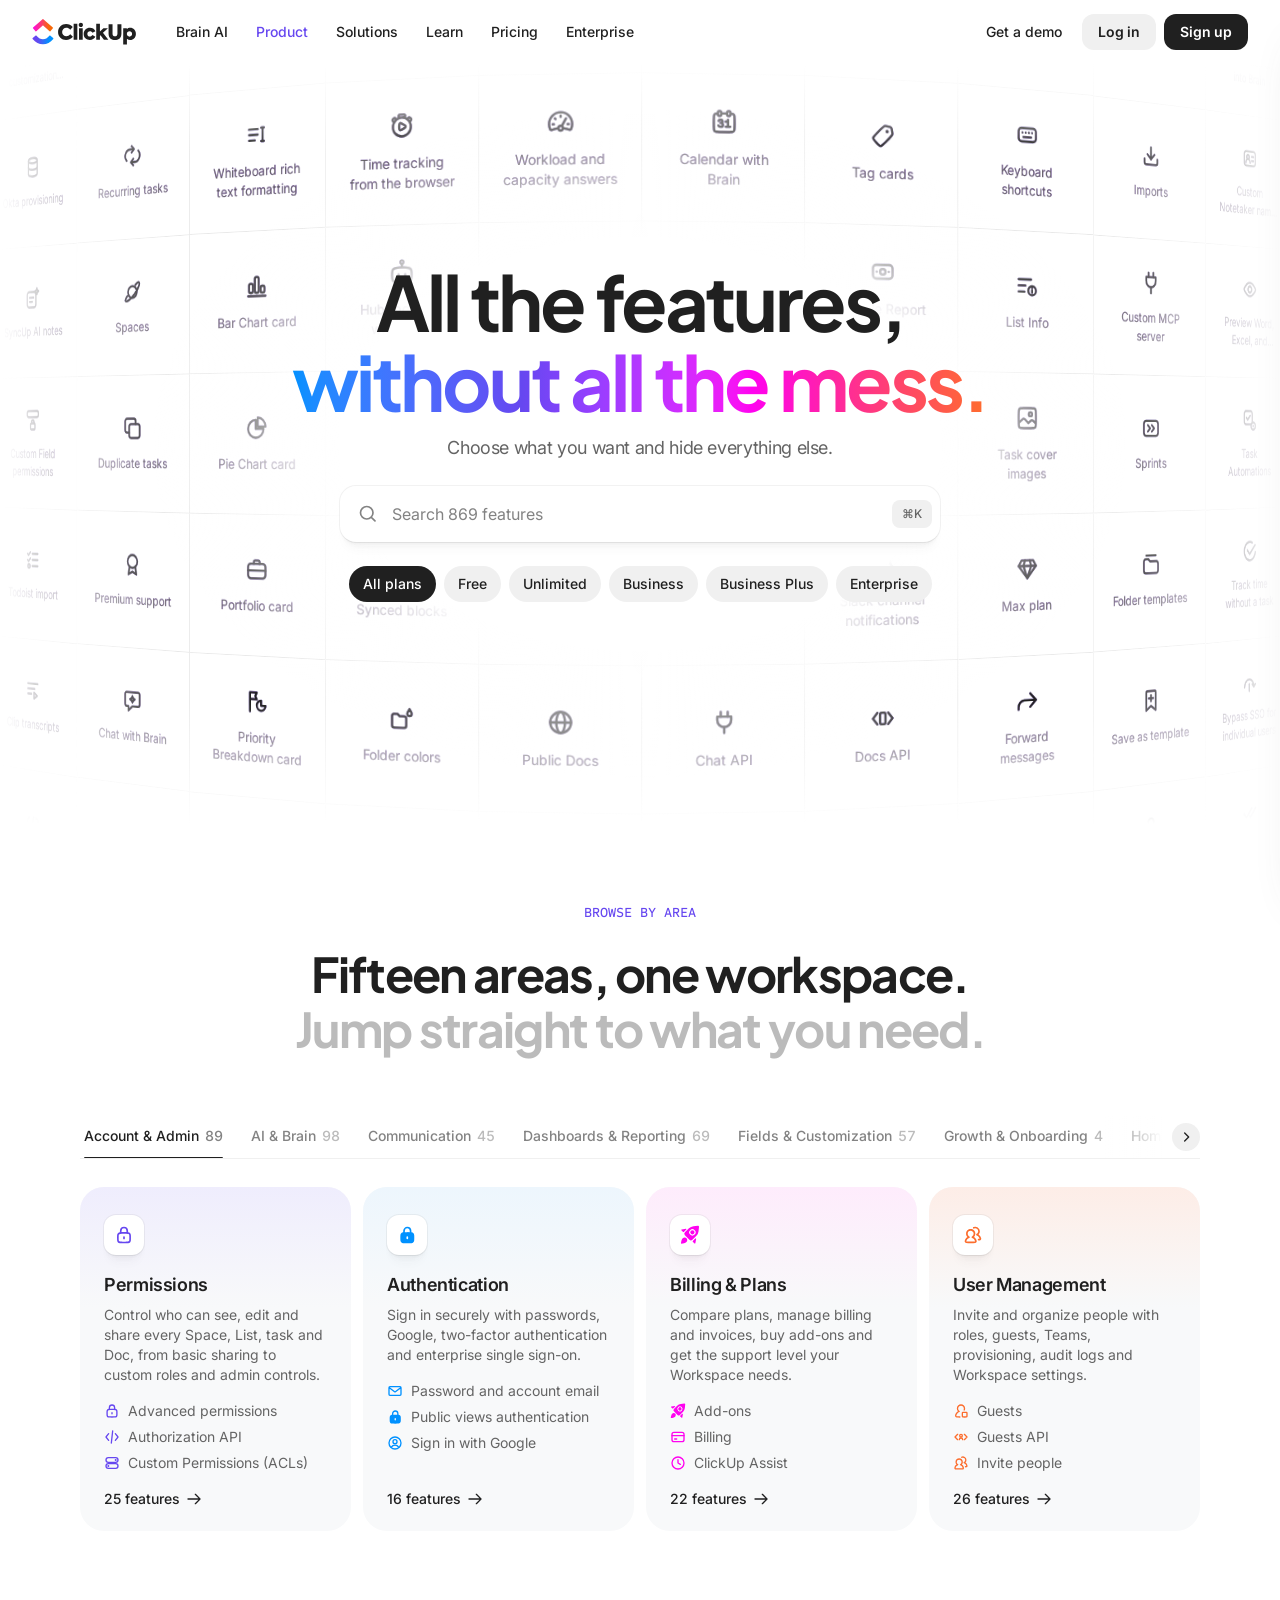
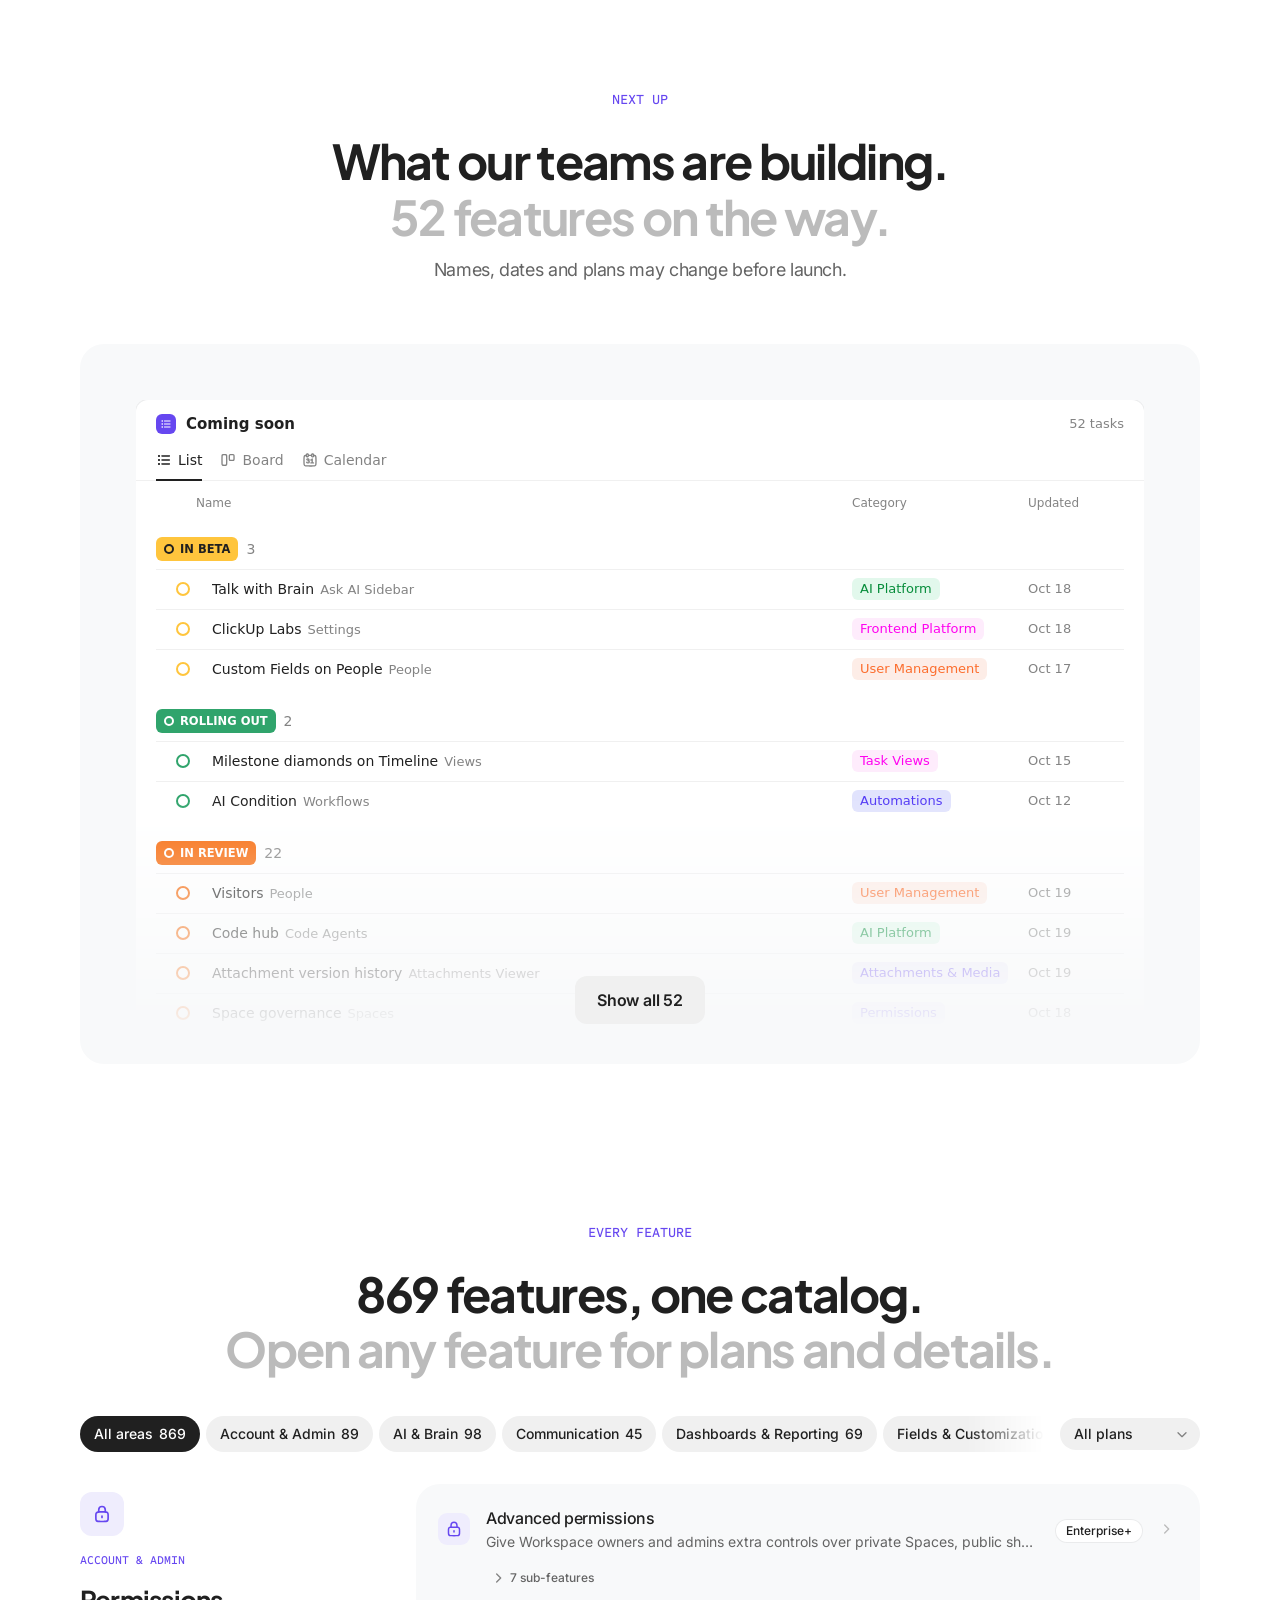
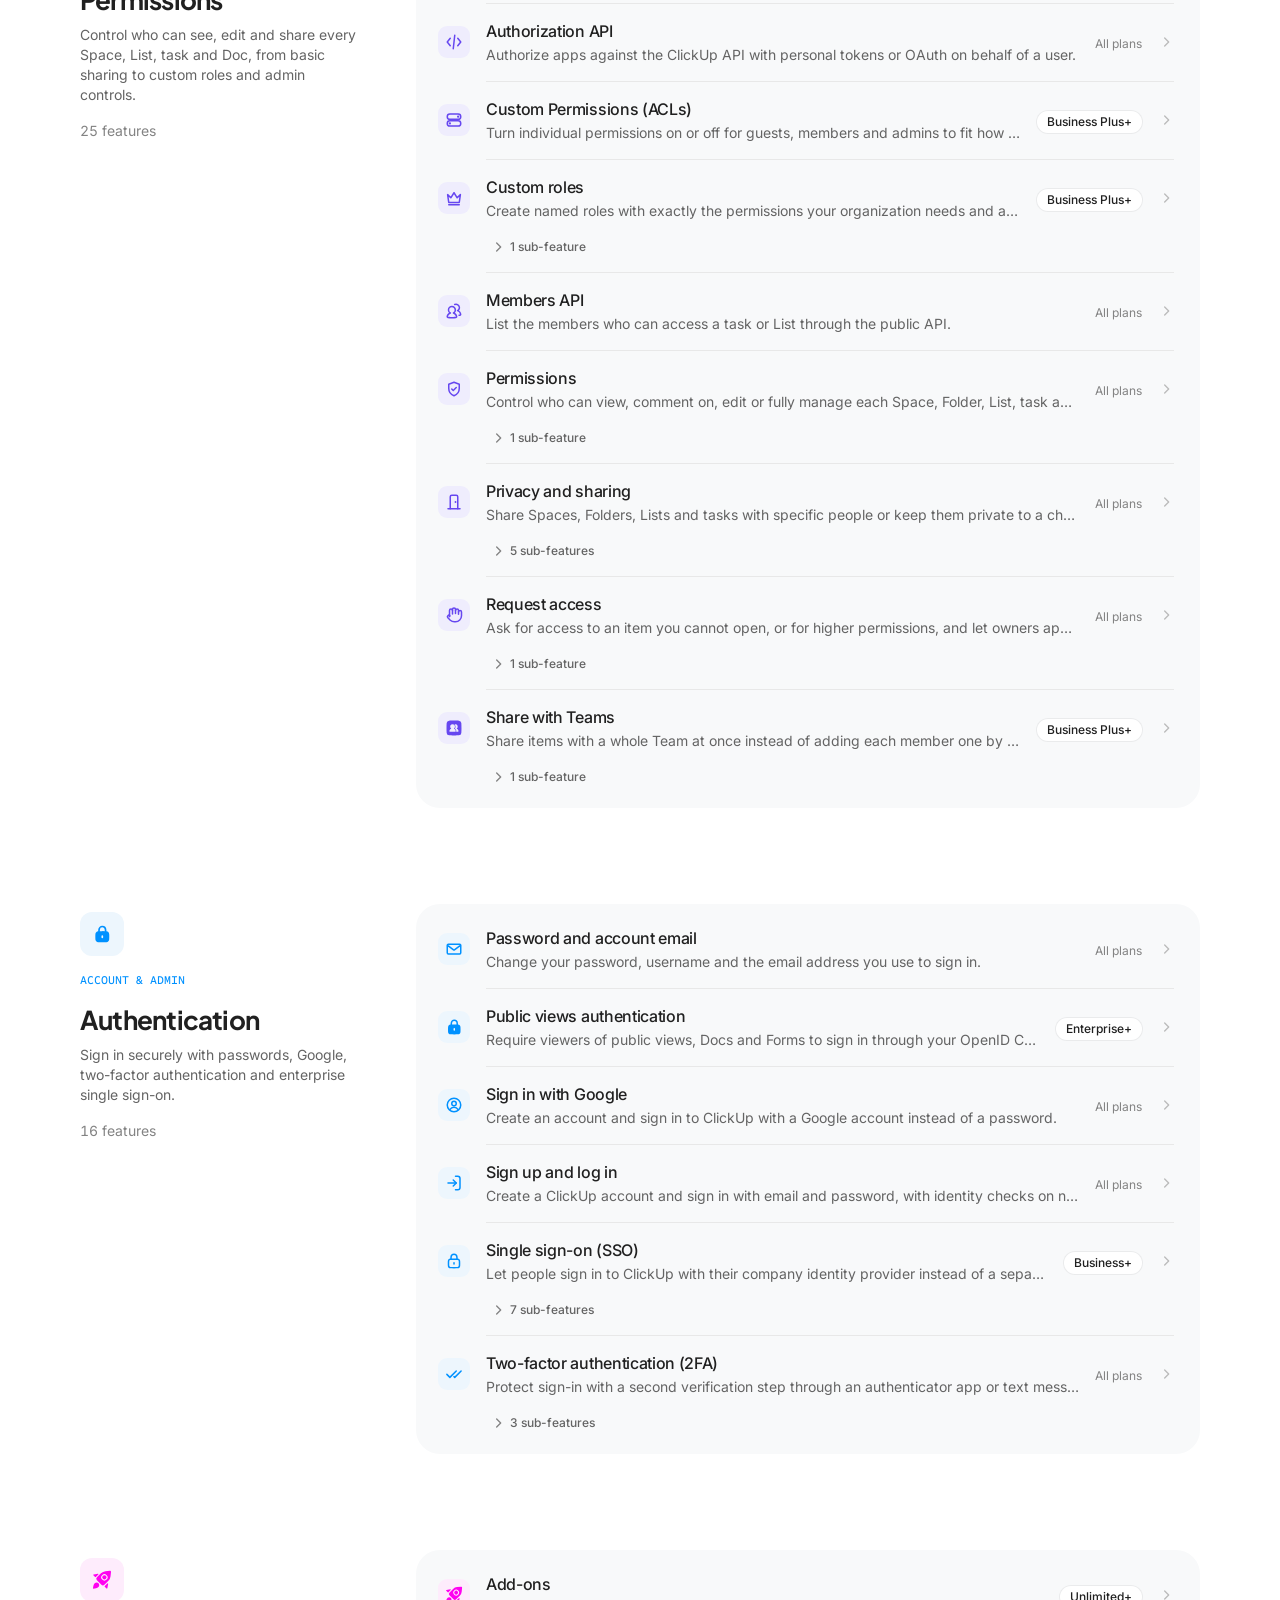
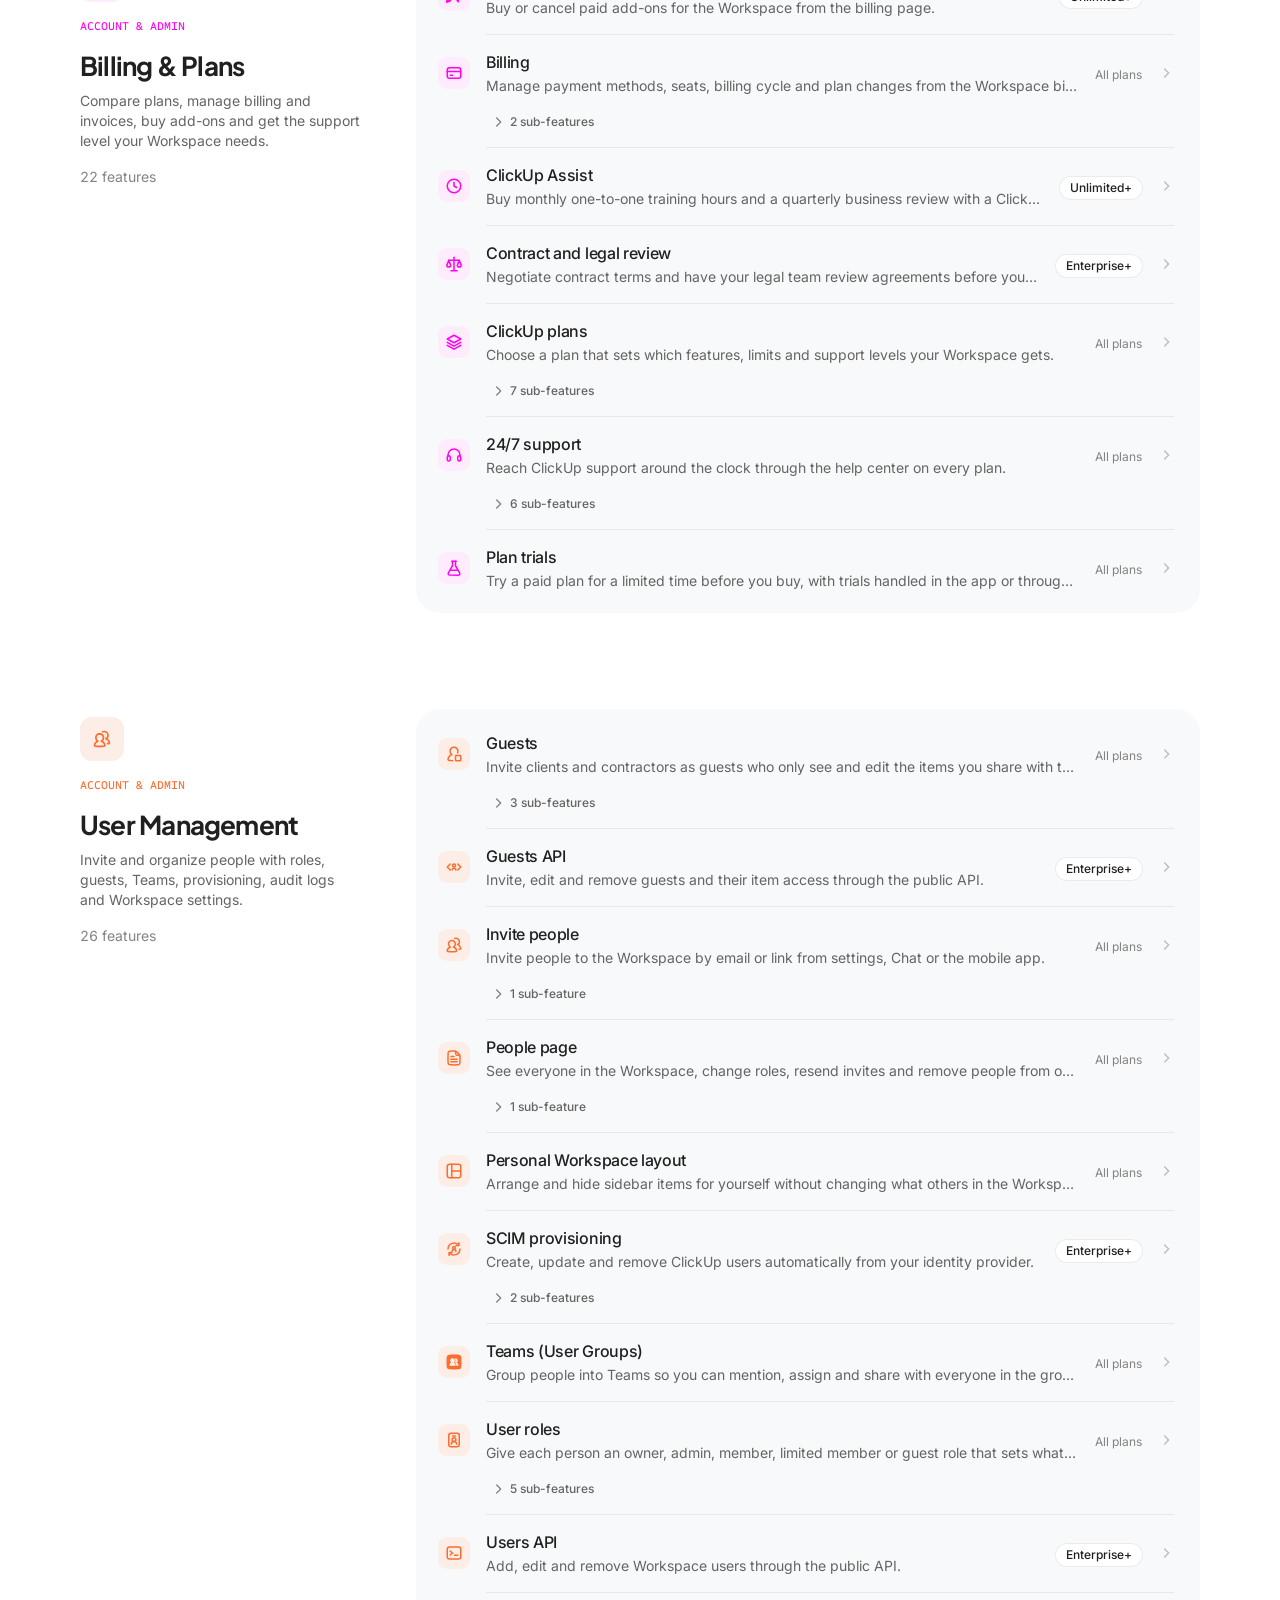
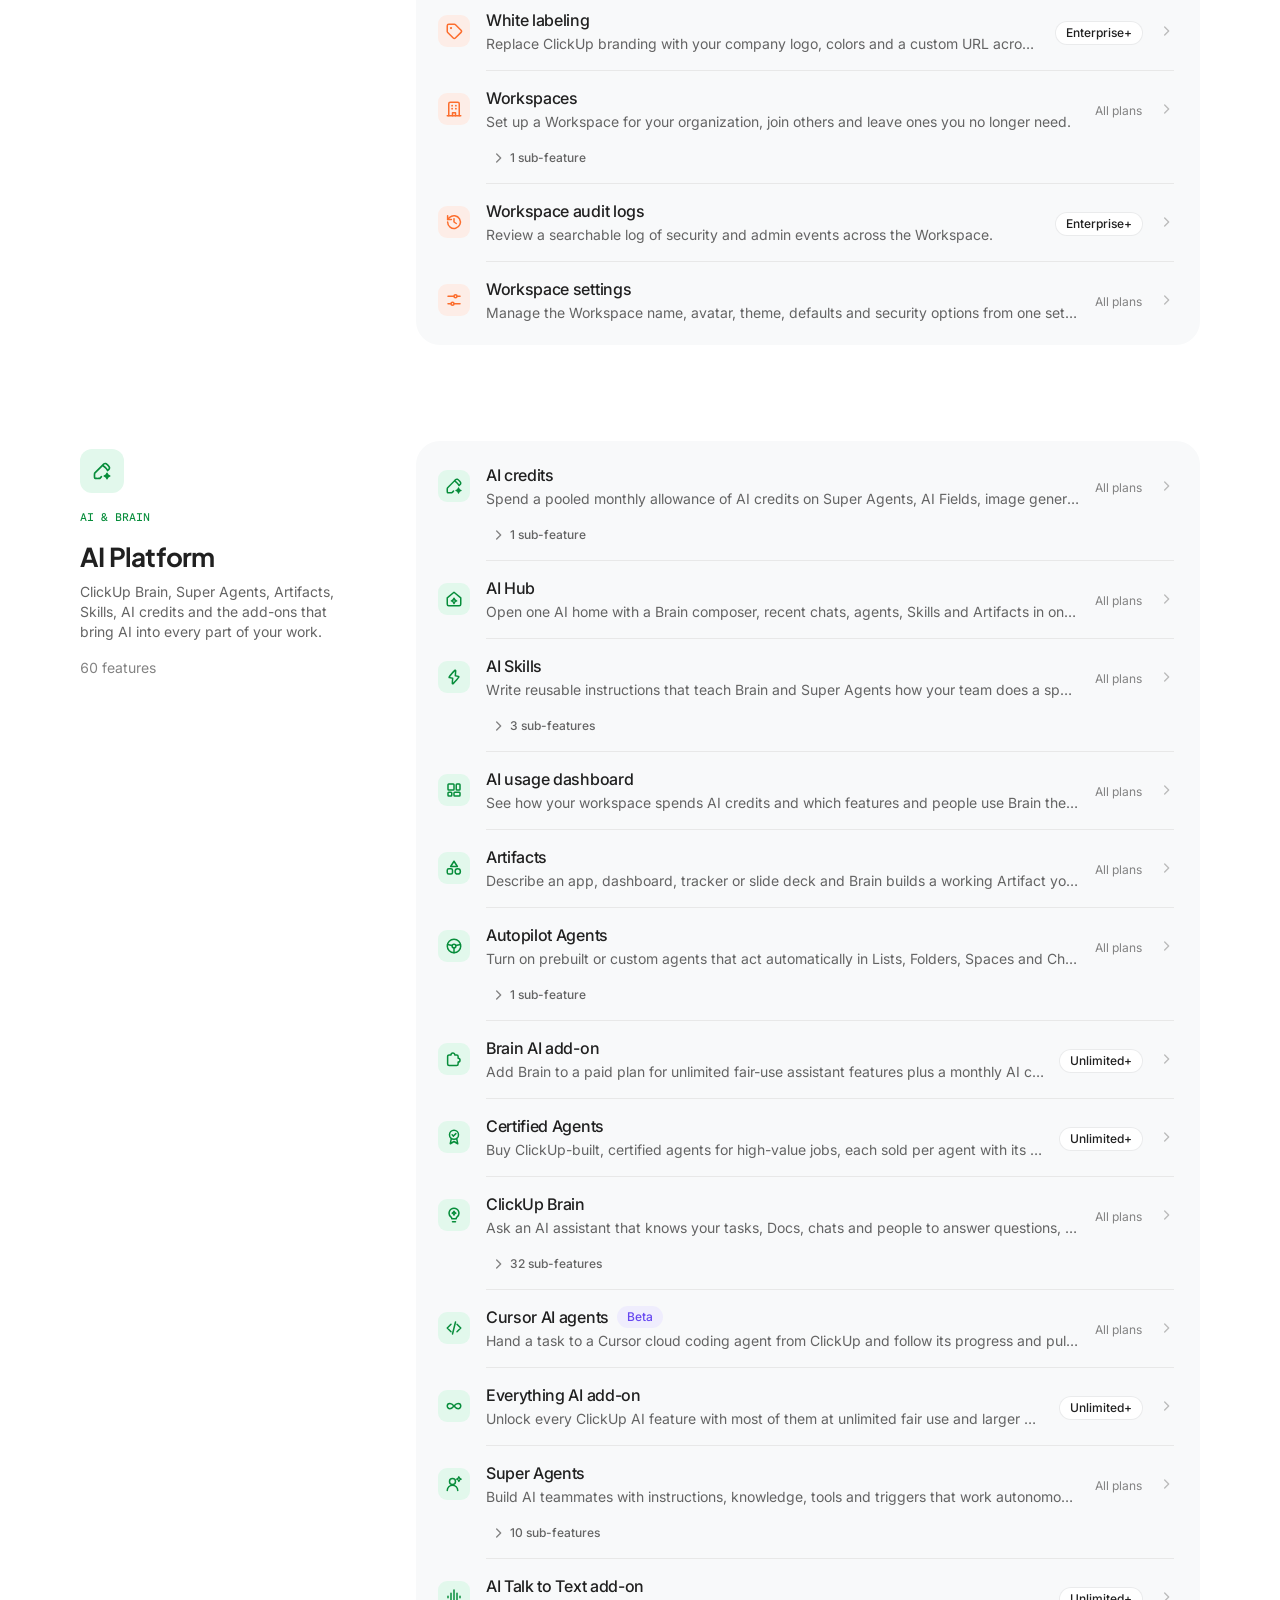
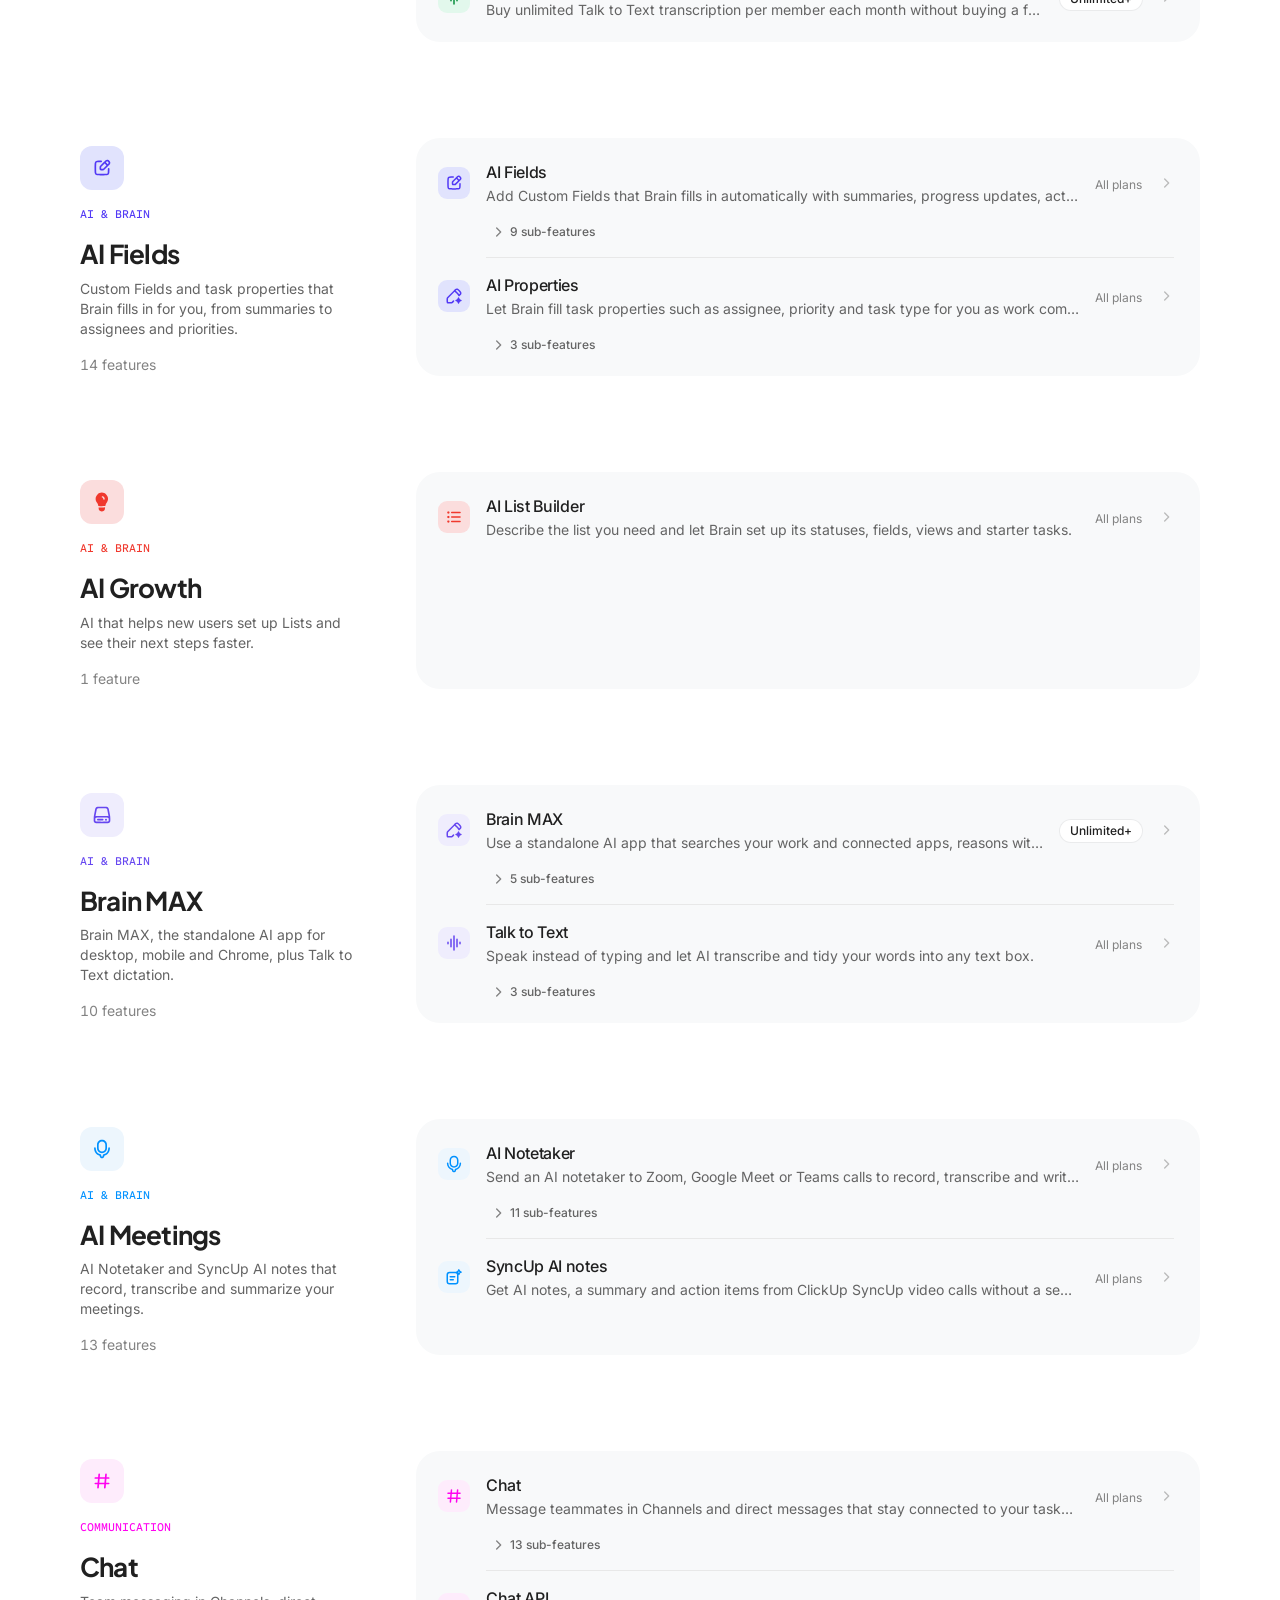
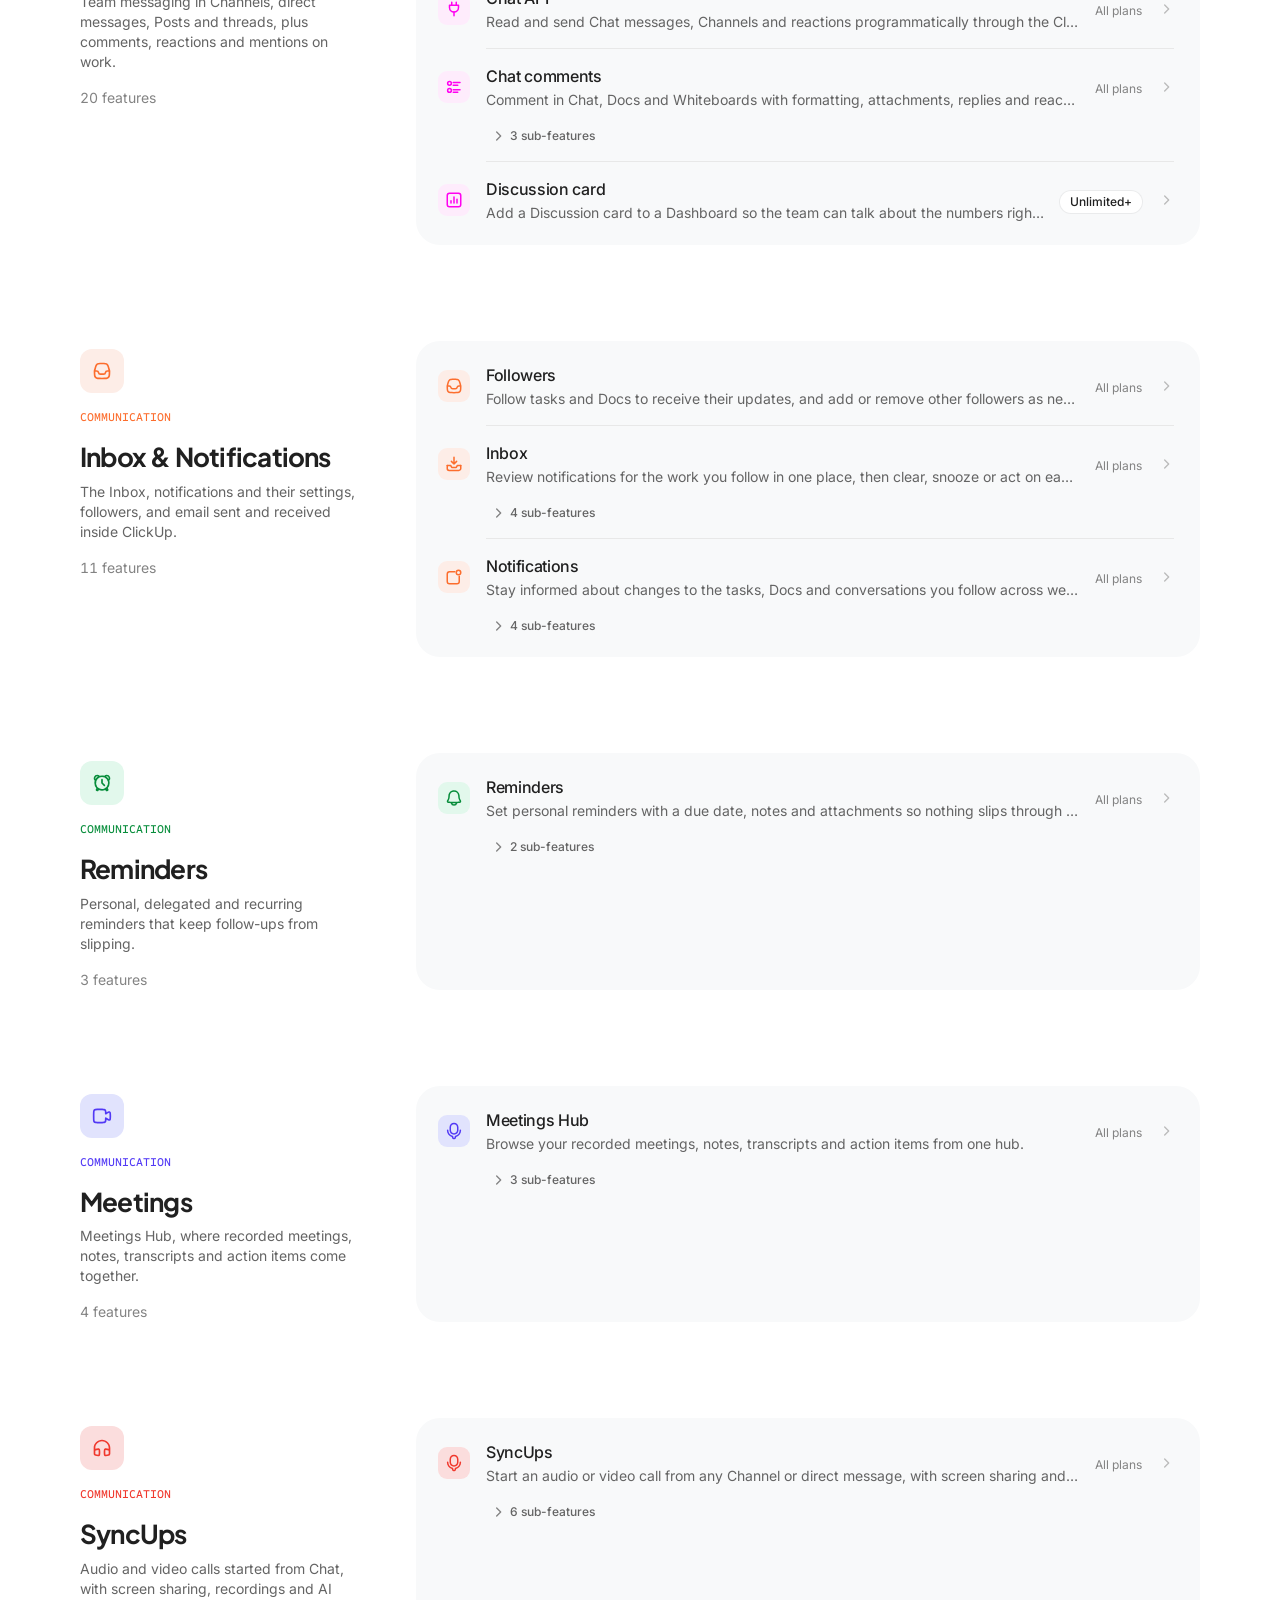
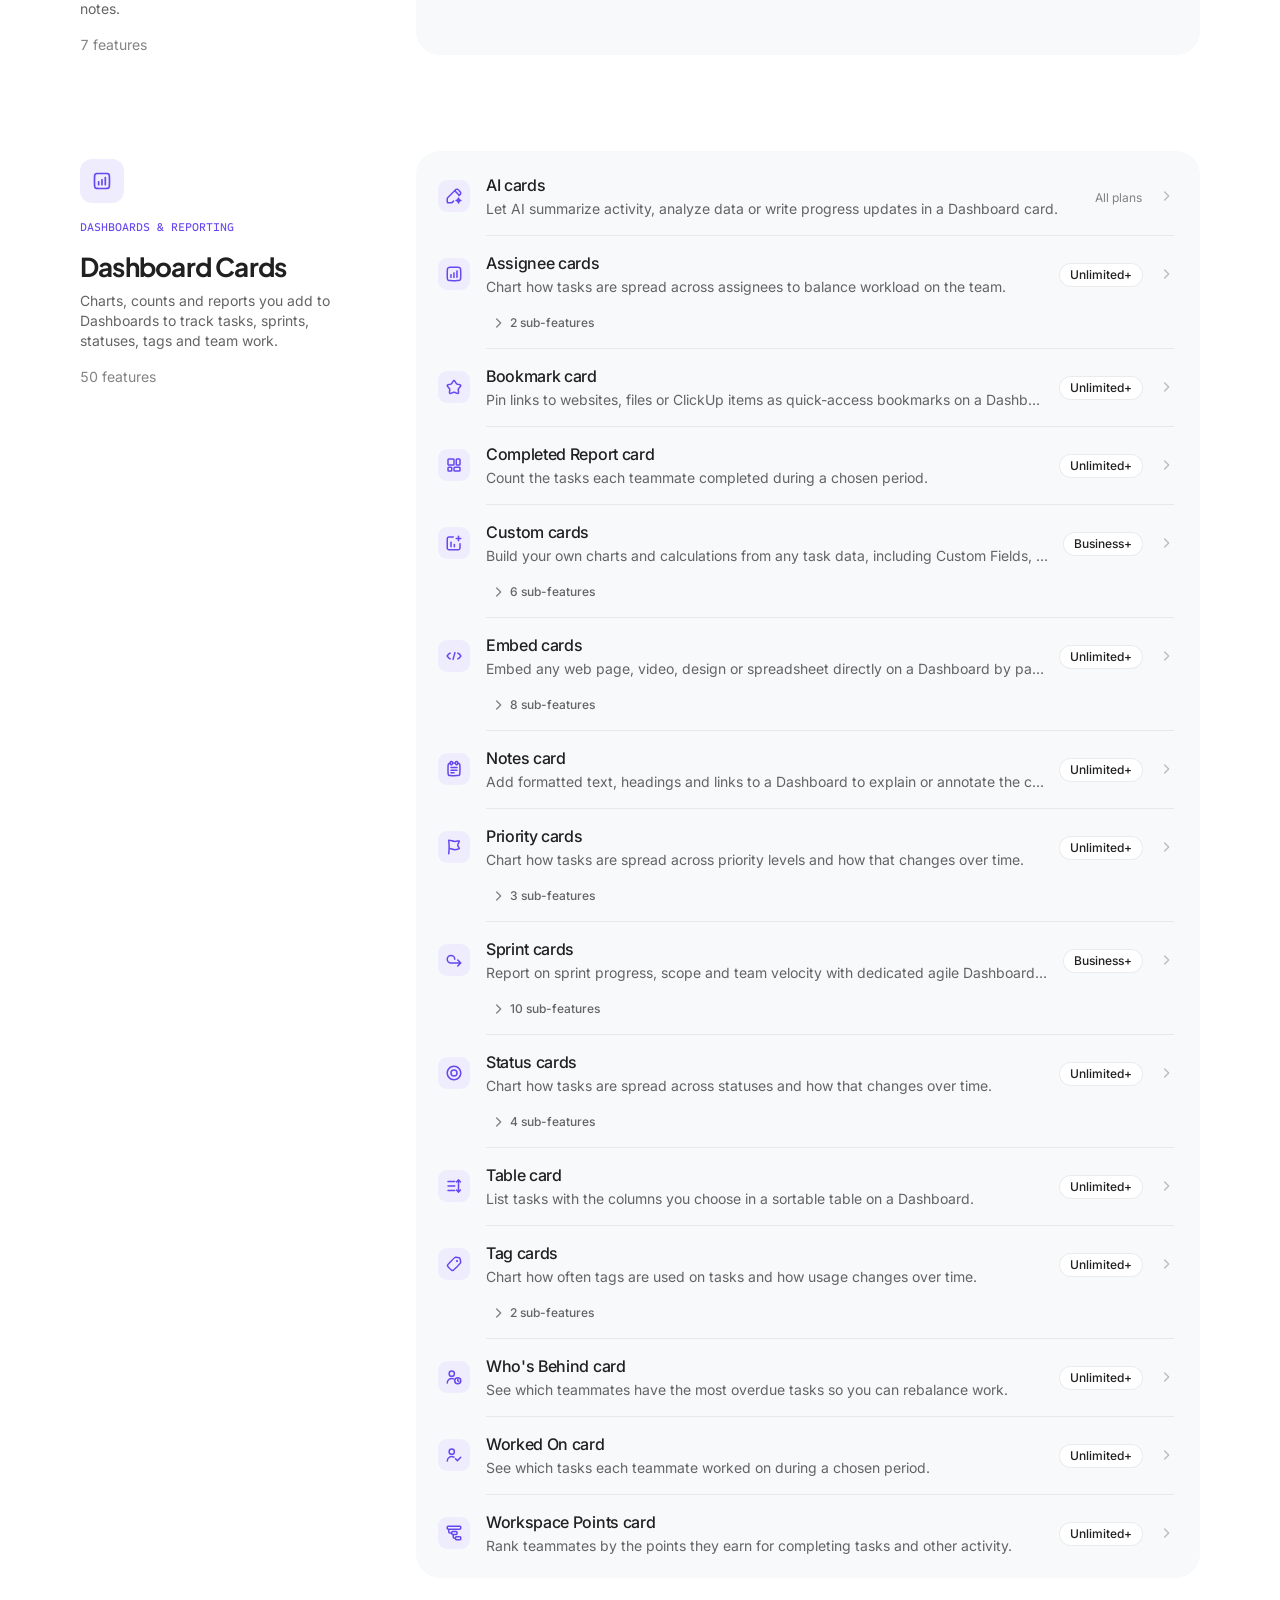
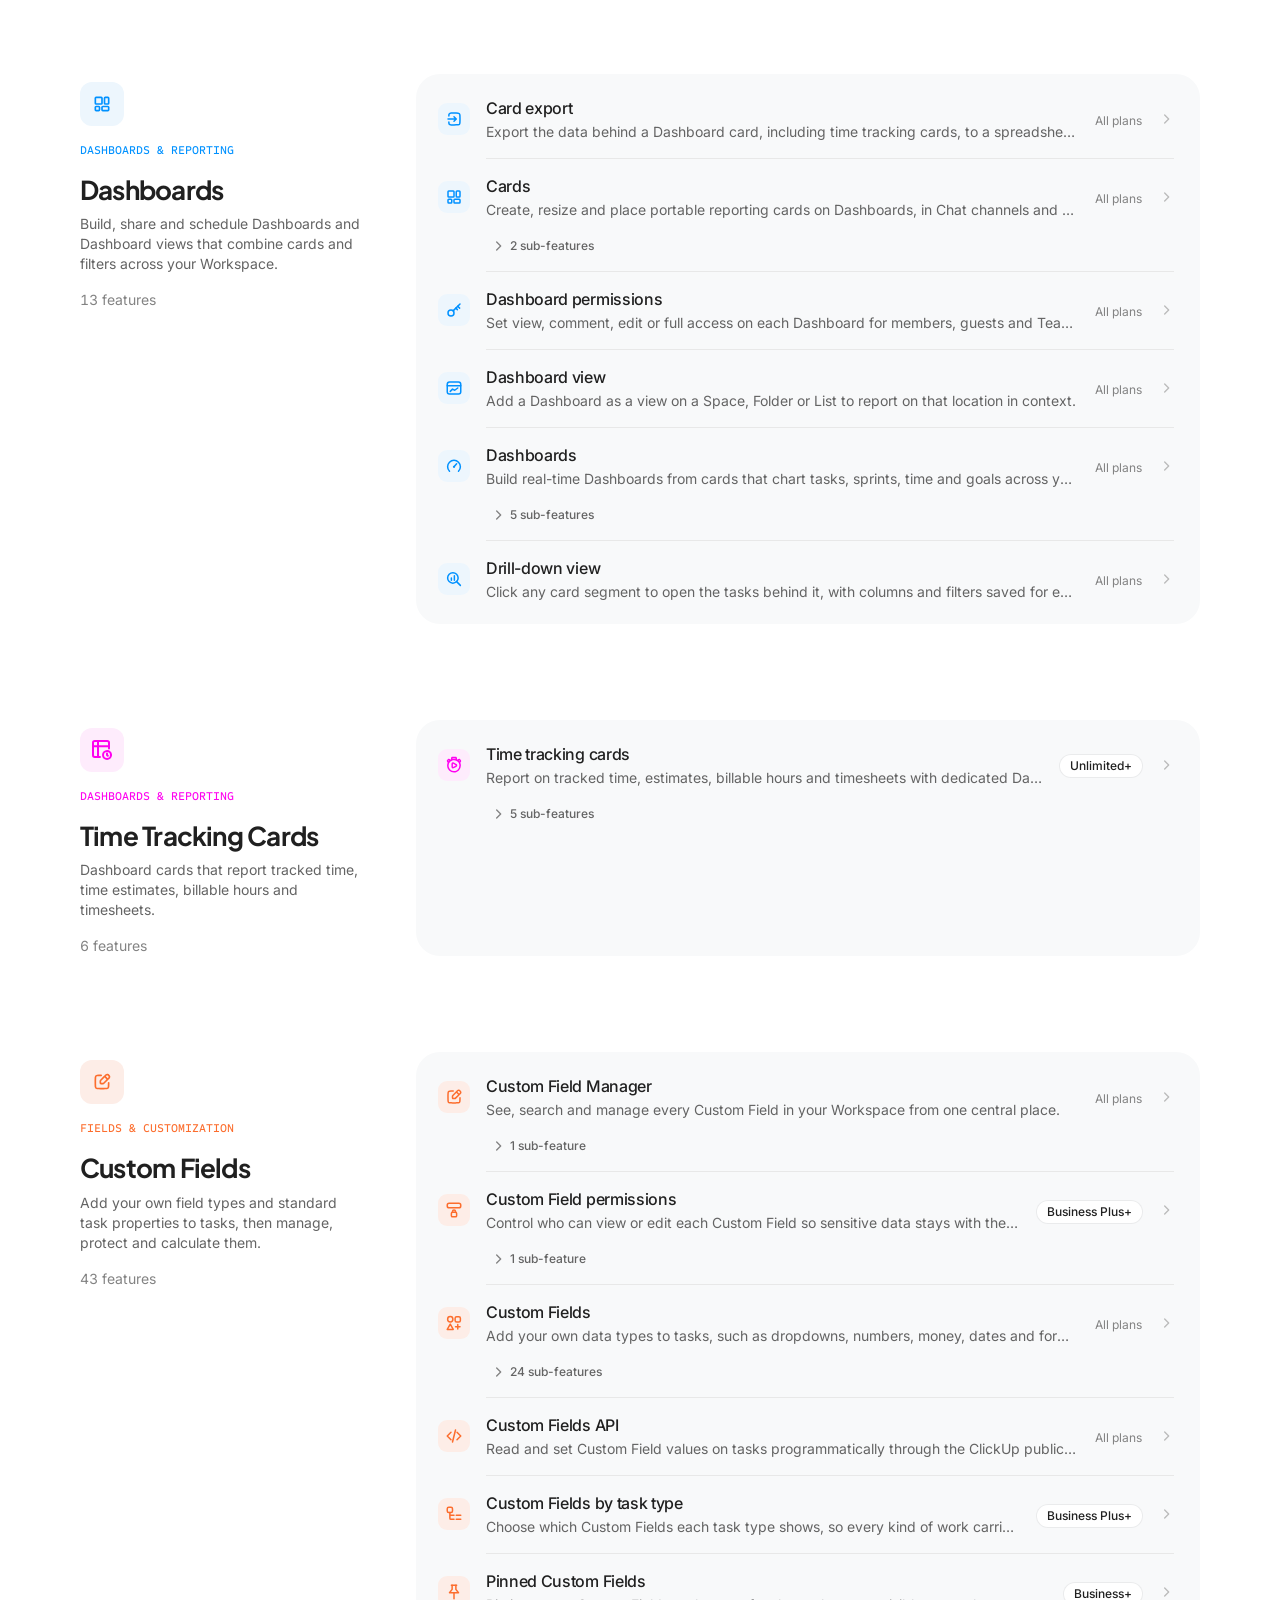
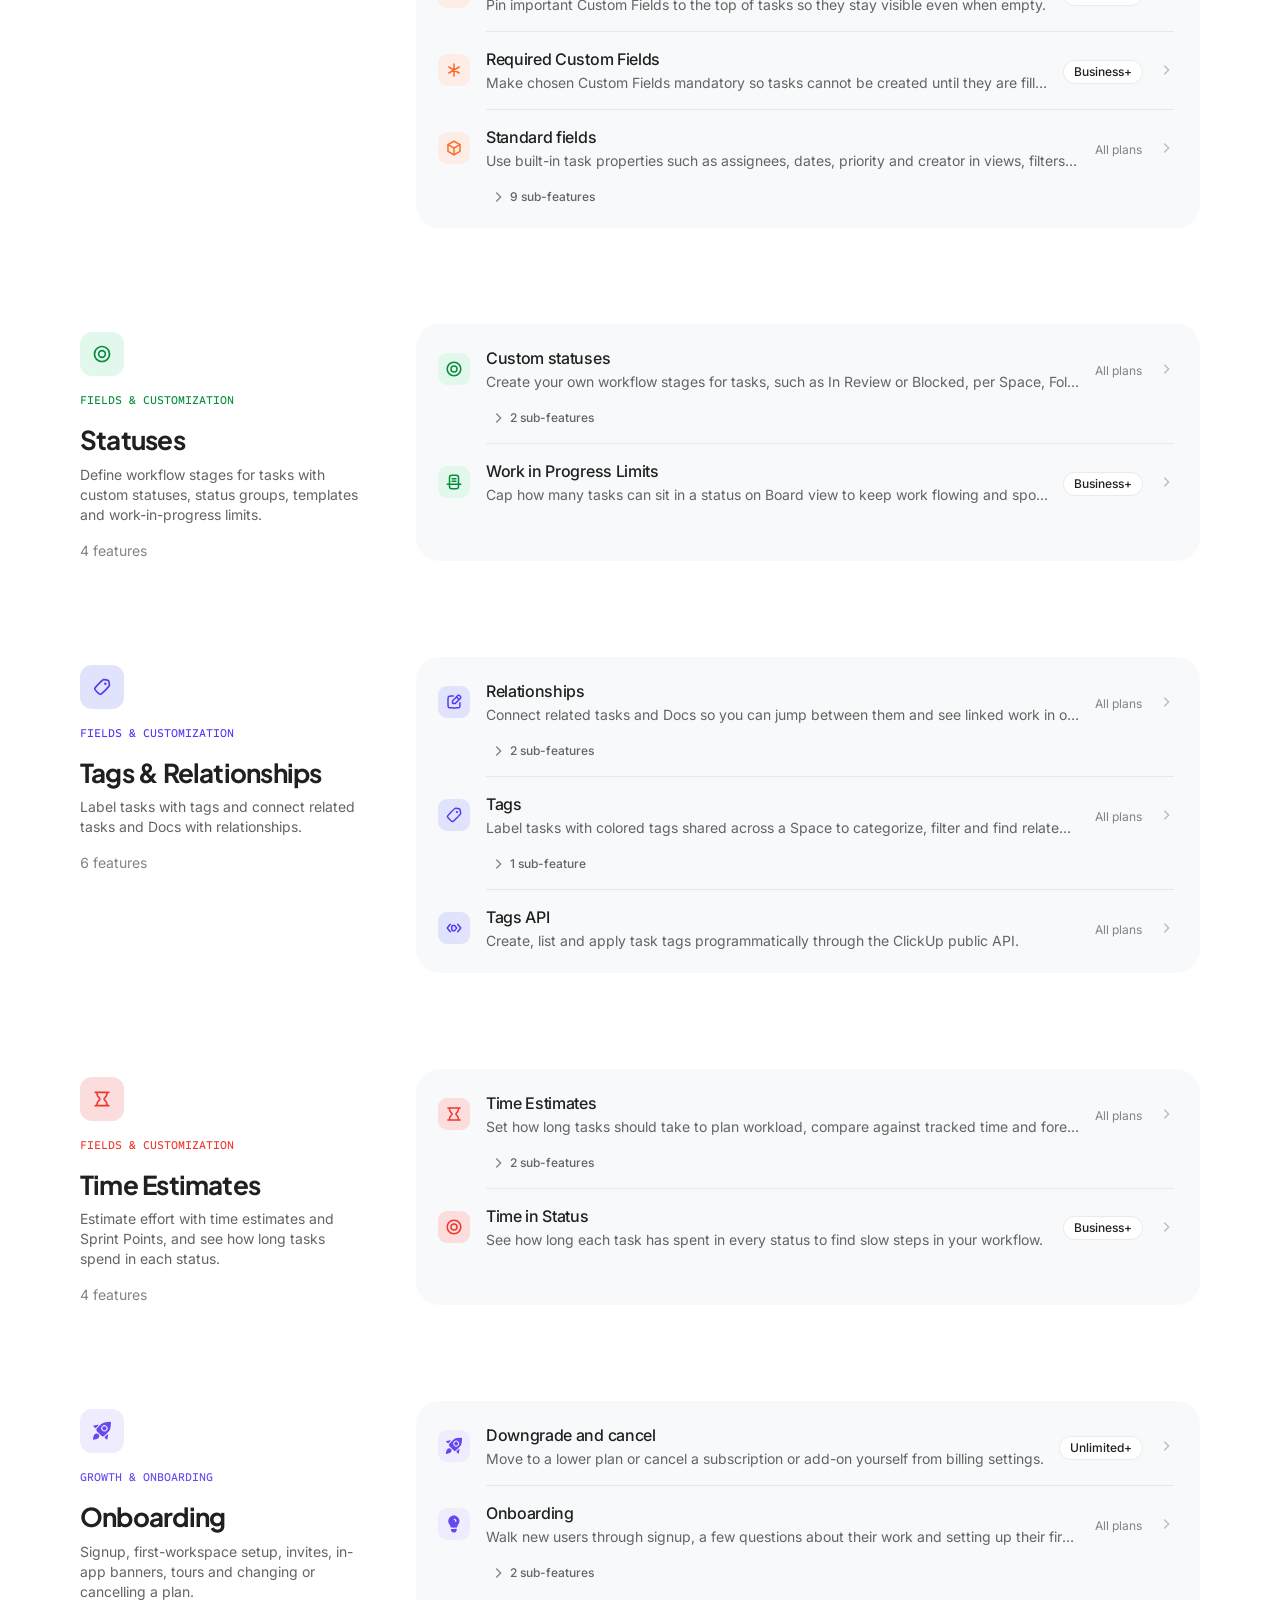
==== index.html @ b377e214 "ClickUp features page redesign Static page built by build.py from src/ and data/; dev.py serves it w" ====
<!doctype html>
<html lang="en">
<head>
<meta charset="utf-8">
<meta name="viewport" content="width=device-width, initial-scale=1">
<title>ClickUp Features</title>
<meta name="description" content="Every ClickUp feature in one place. Search, filter by plan and hide everything else.">
<link rel="preconnect" href="https://fonts.googleapis.com">
<link rel="preconnect" href="https://fonts.gstatic.com" crossorigin>
<link href="https://fonts.googleapis.com/css2?family=Plus+Jakarta+Sans:wght@200..800&family=Inter:wght@400;500;600&family=Sometype+Mono:wght@500&display=swap" rel="stylesheet">

<style>
/* ClickUp web base: tokens, Core 4.0 type, layout, components.
   Fonts: https://fonts.googleapis.com/css2?family=Plus+Jakarta+Sans:wght@200..800&family=Inter:wght@400;500;600&family=Sometype+Mono:wght@500&display=swap */

:root {
  --gray-900: #202020; --gray-700: #646464; --gray-500: #838383; --gray-300: #BBBBBB;
  --gray-100: #F0F0F0; --gray-50: #F8F9FA; --line: #E8E8E8; --white: #FFFFFF;
  --purple: #6647F0; --purple-mid: #B38CFF; --purple-light: #EFEDFD;
  --blue: #0091FF; --blue-mid: #7ACAFF; --blue-light: #EDF6FD;
  --pink: #FF02F0; --pink-mid: #FF8AF7; --pink-light: #FEECFC;
  --orange: #FC6D2D; --orange-mid: #FB8579; --orange-light: #FDEDE7;
  --red: #F0382D; --green: #078D3B; --green-light: #B5F6D2;

  /* Motion (Emil Kowalski): strong curves, UI under 300ms */
  --ease-out: cubic-bezier(0.23, 1, 0.32, 1);
  --ease-in-out: cubic-bezier(0.77, 0, 0.175, 1);

  --shadow-component:
    0 0 0 1px rgba(79, 79, 79, 0.07),
    0 1px 1px -0.5px rgba(79, 79, 79, 0.04),
    0 3px 3px -1.5px rgba(79, 79, 79, 0.04),
    0 6px 6px -3px rgba(79, 79, 79, 0.04),
    0 12px 12px -6px rgba(79, 79, 79, 0.04);
  --ai-conic: conic-gradient(in oklch from 210deg, #0091FF 0%, #FF02F0 37%, #ED5F00 52%, #B38CFF 75%, #0091FF 100%);
  --brand-linear: linear-gradient(in oklch 90deg, #0091FF 0%, #6647F0 33%, #FF02F0 66%, #FC6D2D 100%);
  --noise: url("data:image/svg+xml,%3Csvg xmlns='http://www.w3.org/2000/svg' width='200' height='200'%3E%3Cfilter id='n'%3E%3CfeTurbulence type='fractalNoise' baseFrequency='0.9' numOctaves='3' stitchTiles='stitch'/%3E%3C/filter%3E%3Crect width='100%25' height='100%25' filter='url(%23n)'/%3E%3C/svg%3E");
}

*, *::before, *::after { box-sizing: border-box; }
html { -webkit-text-size-adjust: 100%; }
body {
  margin: 0; background: var(--white); color: var(--gray-900);
  font: 400 16px/24px "Inter", sans-serif; letter-spacing: -0.02em;
  -webkit-font-smoothing: antialiased;
}
h1, h2, h3, h4, p, figure, blockquote, dl, dd, ul, ol { margin: 0; }
ul, ol { padding: 0; list-style: none; }
a { color: inherit; }

/* Display: Plus Jakarta Sans, H1 / H2 only */
.display-4xl { font: 700 92px/1.05 "Plus Jakarta Sans", sans-serif; letter-spacing: -0.04em; }
.display-3xl { font: 700 76px/1.05 "Plus Jakarta Sans", sans-serif; letter-spacing: -0.04em; }
.display-2xl { font: 700 60px/1.10 "Plus Jakarta Sans", sans-serif; letter-spacing: -0.035em; }
.display-xl  { font: 700 48px/1.15 "Plus Jakarta Sans", sans-serif; letter-spacing: -0.035em; }
.display-lg  { font: 700 40px/1.20 "Plus Jakarta Sans", sans-serif; letter-spacing: -0.03em; }
.display-md  { font: 700 30px/1.20 "Plus Jakarta Sans", sans-serif; letter-spacing: -0.03em; }
.display-sm  { font: 700 26px/1.25 "Plus Jakarta Sans", sans-serif; letter-spacing: -0.03em; }
h1 { font-family: "Plus Jakarta Sans", sans-serif; font-weight: 700; }
h2 { font-family: "Plus Jakarta Sans", sans-serif; font-weight: 650; }

/* Text: Inter */
.text-xl { font: 22px/28px "Inter", sans-serif; letter-spacing: 0; }
.text-lg { font: 18px/28px "Inter", sans-serif; letter-spacing: -0.02em; }
.text-md { font: 16px/24px "Inter", sans-serif; letter-spacing: -0.02em; }
.text-sm { font: 14px/20px "Inter", sans-serif; letter-spacing: 0; }
.text-xs { font: 12px/18px "Inter", sans-serif; letter-spacing: 0; }
.regular { font-weight: 400; } .medium { font-weight: 500; } .semibold { font-weight: 600; }

.button-lg { font: 600 18px/24px "Inter", sans-serif; letter-spacing: -0.02em; }
.button-md { font: 600 16px/20px "Inter", sans-serif; letter-spacing: -0.15px; }
.button-sm { font: 600 14px/16px "Inter", sans-serif; letter-spacing: -0.15px; }

/* Mono: eyebrows only */
.mono-lg { font: 500 18px/22px "Sometype Mono", monospace; letter-spacing: 0; text-transform: uppercase; }
.mono-md { font: 500 16px/20px "Sometype Mono", monospace; letter-spacing: 0; text-transform: uppercase; }
.mono-sm { font: 500 14px/18px "Sometype Mono", monospace; letter-spacing: 0; text-transform: uppercase; }
.mono-xs { font: 500 12px/16px "Sometype Mono", monospace; letter-spacing: 0; text-transform: uppercase; }
.eyebrow { color: var(--purple); }
.eyebrow.gray { color: var(--gray-500); }

/* Titles */
.t-dark { color: var(--gray-900); }
.t-gray { color: var(--gray-300); }
.title-gradient {
  background: linear-gradient(in oklch 110deg, #202020 43%, #8F8F8F 92%);
  -webkit-background-clip: text; background-clip: text; color: transparent;
}
.display-gradient {
  background: var(--brand-linear);
  -webkit-background-clip: text; background-clip: text; color: transparent;
}

/* Layout */
.section { padding: 80px 180px; position: relative; }
.section__inner { max-width: 1120px; margin: 0 auto; position: relative; }
.section__header + .section__content { margin-top: 60px; }
@media (max-width: 1480px) { .section { padding: 80px 64px; } }
@media (max-width: 760px)  { .section { padding: 64px 16px; } }

.block { display: flex; flex-direction: column; gap: 24px; }
.block__text { display: flex; flex-direction: column; gap: 12px; }
.section__header { align-items: center; text-align: center; }
.section__header .block__text { align-items: center; max-width: 960px; }
.section__header h1, .section__header h2 { text-wrap: balance; }
.section__header p { max-width: 760px; text-wrap: pretty; }
.subtitle { color: var(--gray-700); }

/* Buttons */
.btn {
  display: inline-flex; align-items: center; justify-content: center; gap: 8px;
  border: 0; border-radius: 12px; padding: 14px 22px; text-decoration: none; cursor: pointer;
  background: var(--gray-900); color: var(--white);
  transition: transform 160ms var(--ease-out);
}
.btn:active { transform: scale(0.97); }
@media (hover: hover) and (pointer: fine) { .btn:hover { transform: translateY(-1px); } .btn:hover:active { transform: scale(0.97); } }
.btn:focus-visible { outline: 2px solid var(--purple); outline-offset: 3px; }
.btn--secondary { background: var(--gray-100); color: var(--gray-900); }
.btn--sm { padding: 10px 16px; }

/* Tags */
.tag {
  display: inline-flex; align-items: center; gap: 6px; padding: 2px 10px; border-radius: 999px;
  background: var(--gray-100); color: var(--gray-900);
  font: 500 12px/18px "Inter", sans-serif; letter-spacing: 0;
}

/* Gray card: fill only */
.card { background: var(--gray-50); border: none; box-shadow: none; border-radius: 24px; overflow: hidden; }

/* Open grid */
.grid-row {
  display: grid; position: relative;
  border-top: 1px solid;
  border-image: linear-gradient(in oklch 90deg, transparent, #E8E8E8 20%, #E8E8E8 80%, transparent) 1;
}
.grid-row:last-of-type { border-bottom: 1px solid; }
.grid-cell + .grid-cell { border-left: 1px solid var(--line); }

/* UI components */
.ui { background: var(--white); border-radius: 12px; box-shadow: var(--shadow-component); }
.fade-bottom { -webkit-mask-image: linear-gradient(to bottom, #000 55%, transparent 100%); mask-image: linear-gradient(to bottom, #000 55%, transparent 100%); }
.fade-radial { -webkit-mask-image: radial-gradient(ellipse at center, #000 40%, transparent 75%); mask-image: radial-gradient(ellipse at center, #000 40%, transparent 75%); }

/* Animatable angle for the AI conic gradient (registered so it can interpolate) */
@property --ai-angle { syntax: "<angle>"; inherits: true; initial-value: 210deg; }

/* AI highlight (white backgrounds only, one per visual).
   No `isolation: isolate` here: it would paint the z-index:-1 glow ABOVE the white fill.
   The pseudo-elements must sit behind the element, so the nearest stacking-context
   ancestor must have no opaque background between them (a plain section is fine). */
.ai-highlight {
  /* The gradient slowly turns around the component: constant motion, so linear. */
  --ai-conic: conic-gradient(in oklch from var(--ai-angle), #0091FF 0%, #FF02F0 37%, #ED5F00 52%, #B38CFF 75%, #0091FF 100%);
  animation: ai-turn 10s linear infinite;
  position: relative; border-radius: 16px; border: 1px solid transparent;
  background:
    linear-gradient(rgba(255,255,255,.97), rgba(255,255,255,.97)) padding-box,
    var(--ai-conic) padding-box,
    var(--ai-conic) border-box;
}
.ai-highlight::before, .ai-highlight::after {
  content: ""; position: absolute; z-index: -1; border-radius: inherit; background: var(--ai-conic);
}
.ai-highlight::before { inset: -4px; filter: blur(20px); opacity: .9; animation: ai-breathe 5s ease-in-out infinite; }
@keyframes ai-turn { to { --ai-angle: 570deg; } }
@keyframes ai-breathe { 50% { opacity: .6; } } /* the glow breathes, softly */
@media (prefers-reduced-motion: reduce) { .ai-highlight, .ai-highlight::before { animation: none; } }
.ai-highlight::after  { inset: -6px; opacity: .15; }

/* Noise */
.noise { position: relative; isolation: isolate; }
.noise::after {
  content: ""; position: absolute; inset: 0; pointer-events: none; mix-blend-mode: overlay;
  background-image: var(--noise); border-radius: inherit;
}

/* Top Gradient (announcements): put .top-gradient as first child of a positioned section */
.top-gradient {
  position: absolute; left: 0; right: 0; top: 0; height: 520px; overflow: hidden; pointer-events: none; z-index: 0;
  -webkit-mask-image: linear-gradient(to bottom, #000 0%, transparent 100%);
  mask-image: linear-gradient(to bottom, #000 0%, transparent 100%);
}
.top-gradient::before {
  content: ""; position: absolute; left: -10%; right: -10%; top: -220px; height: 420px;
  background: linear-gradient(in oklch 90deg, #FC6D2D, #FF02F0, #6647F0, #0091FF);
  filter: blur(90px); opacity: .55;
}
.top-gradient::after {
  content: ""; position: absolute; inset: 0; mix-blend-mode: overlay; background-image: var(--noise);
}

/* High Contrast Gradient (important element / AI feature): white text on top */
.hc-gradient {
  position: relative; isolation: isolate; overflow: hidden; color: var(--white);
  background: #6647F0;
}
.hc-gradient::before {
  content: ""; position: absolute; inset: -20%; z-index: -1;
  background:
    radial-gradient(in oklch circle at 12% 30%, #0091FF 0%, transparent 45%),
    radial-gradient(in oklch circle at 45% 85%, #6647F0 0%, transparent 50%),
    radial-gradient(in oklch circle at 75% 20%, #FF02F0 0%, transparent 45%),
    radial-gradient(in oklch circle at 95% 80%, #FC6D2D 0%, transparent 45%);
  filter: blur(60px);
}
.hc-gradient::after {
  content: ""; position: absolute; inset: 0; z-index: 0; pointer-events: none;
  mix-blend-mode: overlay; background-image: var(--noise);
}

@media (prefers-reduced-motion: reduce) {
  *, *::before, *::after { animation-duration: .01ms !important; animation-iteration-count: 1 !important; transition-duration: .01ms !important; }
}


/* ------------------------------------------------------------------ */
/* Page                                                                */
/* ------------------------------------------------------------------ */
:root { color-scheme: light; --nav-h: 64px; }
html { scroll-behavior: smooth; scroll-padding-top: calc(var(--nav-h) + 72px); }
body { background: #FFFFFF; overflow-x: hidden; }
button { font: inherit; color: inherit; background: none; border: 0; padding: 0; cursor: pointer; }
input { font: inherit; color: inherit; }
.ico { width: 20px; height: 20px; flex: none; }
.ico-16 { width: 16px; height: 16px; flex: none; }
.vh { position: absolute; width: 1px; height: 1px; overflow: hidden; clip: rect(0 0 0 0); white-space: nowrap; }
:focus-visible { outline: 2px solid var(--purple); outline-offset: 2px; border-radius: 8px; }

/* Nav */
.nav {
  position: sticky; top: 0; z-index: 40; height: var(--nav-h);
  background: rgba(255,255,255,.92); backdrop-filter: saturate(1.4) blur(12px); -webkit-backdrop-filter: saturate(1.4) blur(12px);
  border-bottom: 1px solid transparent; transition: border-color 200ms var(--ease-out);
}
.nav.is-scrolled { border-bottom-color: var(--line); }
.nav__inner { height: 100%; max-width: 1280px; margin: 0 auto; padding: 0 32px; display: flex; align-items: center; gap: 40px; }
.nav__logo { display: flex; align-items: center; }
.nav__logo svg { width: 104px; height: auto; display: block; }
.nav__links { display: flex; gap: 28px; flex: 1; }
.nav__links a { text-decoration: none; color: var(--gray-900); }
.nav__links a[aria-current] { color: var(--purple); }
.nav__actions { display: flex; align-items: center; gap: 8px; margin-left: auto; }
.nav__actions .link { text-decoration: none; padding: 10px 12px; }
@media (max-width: 1080px) { .nav__links { display: none; } }
@media (max-width: 560px) { .nav__inner { padding: 0 16px; gap: 16px; } .nav__actions .link, .nav__actions .btn--secondary { display: none; } }

/* Hero */
.hero { padding-top: 96px; }
.hero h1 { max-width: 980px; }
.search {
  width: min(600px, 100%); display: flex; align-items: center; gap: 12px; padding: 0 8px 0 18px; height: 56px;
  background: #FFFFFF; border-radius: 16px; box-shadow: var(--shadow-component); color: var(--gray-500);
  transition: box-shadow 200ms var(--ease-out);
}
.search:focus-within { box-shadow: var(--shadow-component), 0 0 0 4px var(--purple-light); }
.search input { flex: 1; min-width: 0; border: 0; outline: 0; background: transparent; color: var(--gray-900); }
.search input::placeholder { color: var(--gray-500); }
.search input::-webkit-search-cancel-button { display: none; }
.kbd { display: inline-flex; align-items: center; justify-content: center; min-width: 40px; height: 28px; padding: 0 8px; border-radius: 8px; background: var(--gray-100); color: var(--gray-700); }
.search__clear { display: none; width: 32px; height: 32px; border-radius: 8px; align-items: center; justify-content: center; color: var(--gray-700); }
.search.has-value .search__clear { display: inline-flex; }
.search.has-value .kbd { display: none; }
.hero__tools { display: flex; flex-direction: column; align-items: center; gap: 24px; width: 100%; }

/* Plan filter: pills */
.plans { display: flex; flex-wrap: wrap; justify-content: center; gap: 8px; }
.pill {
  display: inline-flex; align-items: center; gap: 6px; height: 36px; padding: 0 14px; border-radius: 999px;
  background: var(--gray-100); color: var(--gray-900);
  transition: background-color 160ms var(--ease-out), color 160ms var(--ease-out), transform 160ms var(--ease-out);
}
.pill:active { transform: scale(0.97); }
.pill[aria-pressed="true"] { background: var(--gray-900); color: #FFFFFF; }
@media (hover: hover) and (pointer: fine) { .pill[aria-pressed="false"]:hover { background: var(--line); } }

/* ------------------------------------------------------------------ */
/* Open grid (shared): lines drawn per cell so they survive filtering  */
/* ------------------------------------------------------------------ */
.og { display: grid; position: relative; }
.og > .cell { position: relative; min-width: 0; }
.og > .cell.c-in { border-left: 1px solid var(--line); }
.og .ln { position: absolute; left: 0; right: 0; height: 1px; background: var(--line); pointer-events: none; }
.og .ln--t { top: 0; } .og .ln--b { bottom: -1px; }
.og .c-first .ln { background: linear-gradient(in oklch 90deg, transparent, #E8E8E8 70%); }
.og .c-last .ln  { background: linear-gradient(in oklch 90deg, #E8E8E8 30%, transparent); }
.og .c-first.c-last .ln { background: linear-gradient(in oklch 90deg, transparent, #E8E8E8 25%, #E8E8E8 75%, transparent); }
.og .mk {
  position: absolute; left: -6px; width: 11px; height: 11px; z-index: 2; pointer-events: none;
  background: #FFFFFF url("data:image/svg+xml,%3Csvg preserveAspectRatio=%22none%22 overflow=%22visible%22 style=%22display: block;%22 width=%2210.0731%22 height=%2210.0731%22 viewBox=%220 0 10.0731 10.0731%22 fill=%22none%22 xmlns=%22http://www.w3.org/2000/svg%22%3E%0A%3Cpath id=%22Vector%22 d=%22M0 4.5787V5.49444C2.52875 5.49444 4.5787 7.5444 4.5787 10.0731H5.49444C5.49444 7.5444 7.5444 5.49444 10.0731 5.49444V4.5787C7.5444 4.5787 5.49444 2.52875 5.49444 0H4.5787C4.5787 2.52875 2.52875 4.5787 0 4.5787Z%22 fill-rule=%22evenodd%22 clip-rule=%22evenodd%22 fill=%22%23E8E8E8%22/%3E%0A%3C/svg%3E") center / 10px 10px no-repeat;
}
.og .mk--t { top: -5px; } .og .mk--b { bottom: -6px; }


/* ------------------------------------------------------------------ */
/* Hero: every feature scrolling on a curved (cylinder) surface        */
/* ------------------------------------------------------------------ */
.hero.section { position: relative; overflow: visible; min-height: 760px; display: flex; align-items: center; padding-top: 72px; padding-bottom: 96px; }
.hero > .section__inner { position: relative; z-index: 2; width: 100%; pointer-events: none; }
.hero .section__header > * { pointer-events: auto; }
.hero .section__header > .block__text { pointer-events: none; }
.hero .hero__tools { pointer-events: none; }
.hero .hero__tools > *, .hero .plans > * { pointer-events: auto; }
.hero .plans { pointer-events: none; }

.hero__bg {
  position: absolute; inset: 0; z-index: 0; overflow: hidden; perspective: 1100px; perspective-origin: 50% 50%;
  -webkit-mask-image: linear-gradient(to right, transparent 0%, #000 14%, #000 86%, transparent 100%), linear-gradient(to bottom, transparent 0%, #000 12%, #000 84%, transparent 100%);
  -webkit-mask-composite: source-in;
  mask-image: linear-gradient(to right, transparent 0%, #000 14%, #000 86%, transparent 100%), linear-gradient(to bottom, transparent 0%, #000 12%, #000 84%, transparent 100%);
  mask-composite: intersect;
}
/* the containers sit at z=0, in front of cells that recede on the curve: let clicks go through them */
.cyl { position: absolute; inset: 0; transform-style: preserve-3d; pointer-events: none; }
.crow { position: absolute; left: 50%; transform-style: preserve-3d; pointer-events: none; }
.chip { pointer-events: auto; }
/* cells are mouse-only (tabindex -1): no focus ring, even when focus comes back after closing a sheet */
.chip:focus, .chip:focus-visible { outline: none; }
.chip {
  position: absolute; left: 0; top: 0; display: flex; flex-direction: column; align-items: center; justify-content: center; gap: 14px;
  padding: 24px 24px; background: transparent; color: #646464; text-align: center;
  border-right: 1px solid #E8E8E8; border-bottom: 1px solid #E8E8E8; box-sizing: border-box;
  font: 400 14px/20px "Inter", sans-serif; letter-spacing: 0;
  backface-visibility: hidden; will-change: transform; visibility: hidden; cursor: pointer;
  transition: color 300ms var(--ease-out), opacity 300ms var(--ease-out), box-shadow 200ms var(--ease-out);
}
.chip svg { width: 28px; height: 28px; color: #202020; flex: none; transition: color 300ms var(--ease-out); }
/* RGB split: --ca is set per cell from its angle on the cylinder (signed, px) */
.chip { --ca: 0; }
.chip span {
  text-shadow: calc(var(--ca) * -1px) 0 rgba(255, 2, 240, .45), calc(var(--ca) * 1px) 0 rgba(0, 145, 255, .45);
}
.chip svg {
  filter: drop-shadow(calc(var(--ca) * -1px) 0 0 rgba(255, 2, 240, .45)) drop-shadow(calc(var(--ca) * 1px) 0 0 rgba(0, 145, 255, .45));
}
.chip span { display: -webkit-box; -webkit-line-clamp: 2; -webkit-box-orient: vertical; overflow: hidden; max-width: 100%; }
@media (hover: hover) and (pointer: fine) { .chip:hover { color: #202020; box-shadow: inset 0 0 0 1px #202020; } .chip:hover svg { color: #6647F0; } }
@media (prefers-reduced-motion: reduce) { .chip span { text-shadow: none; } .chip svg { filter: none; } }
/* filtering: fade the content only, so the grid lines stay whole; matches get a full outline */
.chip > * { transition: opacity 300ms var(--ease-out), color 300ms var(--ease-out); }
.hero__bg.is-filtering .chip:not(.is-hit) > * { opacity: .15; }
.hero__bg.is-filtering .chip.is-hit { color: #202020; background: #FFFFFF; box-shadow: inset 0 0 0 1px #BBBBBB; }
.hero__bg.is-filtering .chip.is-hit svg { color: #6647F0; }

/* white veil so the title and search always read first */
.hero__veil {
  position: absolute; inset: 0; pointer-events: none;
  background: radial-gradient(in oklch ellipse 38% 44% at 50% 50%, #FFFFFF 62%, rgba(255, 255, 255, 0) 100%);
}
@media (max-width: 760px) {
  .hero.section { min-height: 680px; padding-top: 48px; }
  .hero__veil { background: radial-gradient(in oklch ellipse 70% 38% at 50% 46%, #FFFFFF 55%, rgba(255, 255, 255, 0) 100%); }
  .chip { font-size: 12px; line-height: 16px; gap: 10px; padding: 16px; opacity: .6; }
  .chip svg { width: 22px; height: 22px; }
  .hero__bg.is-filtering .chip { opacity: 1; }
  .hero__bg.is-filtering .chip:not(.is-hit) { opacity: .5; }
}

/* ------------------------------------------------------------------ */
/* Search: inline completion + suggestions                             */
/* ------------------------------------------------------------------ */
.search { position: relative; }
.search__field { position: relative; flex: 1; min-width: 0; display: flex; align-items: center; }
.search__field input { position: relative; z-index: 1; width: 100%; }
.search__ghost {
  position: absolute; left: 0; top: 50%; transform: translateY(-50%); z-index: 0; pointer-events: none;
  white-space: pre; overflow: hidden; max-width: 100%; color: var(--gray-300);
}
.search__ghost b { font-weight: inherit; color: transparent; }

.sg {
  position: absolute; z-index: 35; display: none; flex-direction: column; text-align: left;
  background: #FFFFFF; border-radius: 16px; padding: 8px; max-height: min(520px, 70vh); overflow-y: auto; overscroll-behavior: contain;
  box-shadow: var(--shadow-component), 0 24px 48px -16px rgba(79, 79, 79, 0.22);
  transform-origin: top center; animation: sg-in 180ms var(--ease-out);
}
.sg.is-open { display: flex; }
@keyframes sg-in { from { opacity: 0; transform: translateY(-4px) scale(.98); } }
.sg__label { padding: 10px 10px 6px; color: var(--gray-500); }
.sg__row {
  display: grid; grid-template-columns: 32px minmax(0, 1fr) auto; align-items: center; gap: 12px; width: 100%;
  padding: 8px 10px; border-radius: 10px; text-align: left; color: var(--gray-900); scroll-margin: 8px;
}
.sg__row[aria-selected="true"] { background: var(--gray-50); }
.sg__ico { width: 32px; height: 32px; border-radius: 9px; background: var(--gray-50); color: var(--gray-900); display: grid; place-items: center; }
.sg__row[aria-selected="true"] .sg__ico { background: #FFFFFF; box-shadow: var(--shadow-component); }
.sg__txt { display: flex; flex-direction: column; min-width: 0; }
.sg__txt b { font-weight: 500; white-space: nowrap; overflow: hidden; text-overflow: ellipsis; }
.sg__txt span { color: var(--gray-500); white-space: nowrap; overflow: hidden; text-overflow: ellipsis; }
.sg__end { display: flex; align-items: center; gap: 8px; color: var(--gray-500); }
.sg__end .ico-16 { color: var(--gray-300); opacity: 0; transition: opacity 120ms var(--ease-out); }
.sg__row[aria-selected="true"] .sg__end .ico-16 { opacity: 1; color: var(--gray-900); }
.sg__all { grid-template-columns: minmax(0, 1fr) auto; margin-top: 4px; border-top: 1px solid var(--gray-100); border-radius: 0 0 10px 10px; padding-top: 12px; }
.sg__all[aria-selected="true"] { border-radius: 10px; }
.sg__empty { padding: 20px 12px; color: var(--gray-700); }
.sg__hint { display: flex; gap: 16px; padding: 4px 10px 10px; color: var(--gray-500); border-bottom: 1px solid var(--gray-100); margin-bottom: 4px; }
.sg__hint kbd { font: inherit; padding: 0 5px; border-radius: 5px; background: var(--gray-100); color: var(--gray-700); }
.sg mark { background: var(--purple-light); color: var(--gray-900); border-radius: 3px; }
@media (max-width: 760px) { .sg__hint { display: none; } .sg__end .tag { display: none; } }


/* Directory variants */
.dirv a { text-decoration: none; color: var(--gray-900); }
.dirv a.is-empty { opacity: .35; pointer-events: none; }
.dv-ico { width: 26px; height: 26px; border-radius: 8px; background: var(--acc-soft); color: var(--acc); display: grid; place-items: center; flex: none; }
.dv-ico--lg { width: 40px; height: 40px; border-radius: 12px; }
.dv-n { color: var(--gray-500); font-variant-numeric: tabular-nums; }

/* category cards row (kept) */
.dv-ico { width: 26px; height: 26px; border-radius: 8px; background: var(--acc-soft); color: var(--acc); display: grid; place-items: center; flex: none; }
.dv-ico--lg { width: 40px; height: 40px; border-radius: 12px; }
.dv-tabs { display: flex; flex-direction: column; gap: 28px; }
.dv-tabs__stage { position: relative; min-width: 0; container-type: inline-size; }
.dv-tabs__stage::before, .dv-tabs__stage::after { content: ""; position: absolute; top: -24px; bottom: -56px; width: 72px; pointer-events: none; opacity: 0; transition: opacity 200ms var(--ease-out); z-index: 1; }
.dv-tabs__stage::before { left: calc(var(--bleed) * -1); background: linear-gradient(in oklch to right, #FFFFFF, rgba(255, 255, 255, 0)); }
.dv-tabs__stage::after { right: calc(var(--bleed) * -1); background: linear-gradient(in oklch to left, #FFFFFF, rgba(255, 255, 255, 0)); }
.dv-tabs__stage.can-prev::before, .dv-tabs__stage.can-next::after { opacity: 1; }
.dv-tabs__nav { position: absolute; top: 50%; z-index: 2; width: 44px; height: 44px; margin-top: -25px; border-radius: 50%; background: #FFFFFF; color: var(--gray-900); display: grid; place-items: center;
  box-shadow: var(--shadow-component), 0 8px 20px -8px rgba(79, 79, 79, .3); opacity: 0; pointer-events: none; transform: scale(.95); transition: opacity 200ms var(--ease-out), transform 200ms var(--ease-out); }
.dv-tabs__nav--prev { left: -12px; } .dv-tabs__nav--next { right: -12px; }
.dv-tabs__stage.can-prev .dv-tabs__nav--prev, .dv-tabs__stage.can-next .dv-tabs__nav--next { opacity: 1; pointer-events: auto; transform: none; }
/* the row has to scroll, so it can't be overflow:visible. Instead it never crops anything visible:
   it bleeds to the screen edges (bleed = gutter between the container and the viewport) and has room for hover lift + shadow */
.dv-tabs__stage { --bleed: max(16px, calc((100vw - min(1120px, 100vw - 128px)) / 2)); }
@media (max-width: 760px) { .dv-tabs__stage { --bleed: 16px; } }
.dv-tabs__row { display: grid; grid-auto-flow: column; grid-auto-columns: minmax(270px, calc((100cqw - 36px) / 4)); gap: 12px; overflow-x: auto; scroll-snap-type: x mandatory; scrollbar-width: none;
  margin: -24px calc(var(--bleed) * -1) -56px; padding: 24px var(--bleed) 56px; scroll-padding-inline: var(--bleed); animation: dv-in 300ms var(--ease-out); }
.dv-tabs__row::-webkit-scrollbar { display: none; }
@keyframes dv-in { from { opacity: 0; transform: translateY(6px); } }
.dv-tabs__card { position: relative; overflow: hidden; scroll-snap-align: start; display: flex; flex-direction: column; gap: 16px; min-height: 340px; padding: 28px 24px 22px; border-radius: 24px; background: var(--gray-50); text-decoration: none; color: var(--gray-900); transition: transform 200ms var(--ease-out), box-shadow 200ms var(--ease-out), background-color 200ms var(--ease-out); }
.dv-tabs__card.is-empty { opacity: .35; pointer-events: none; }
.dv-tabs__band { position: absolute; left: 0; right: 0; top: 0; height: 120px; background: linear-gradient(in oklch to bottom, var(--acc-soft), transparent); pointer-events: none; }
.dv-tabs__card > *:not(.dv-tabs__band) { position: relative; }
.dv-tabs__card .dv-ico--lg { background: #FFFFFF; box-shadow: var(--shadow-component); }
.dv-tabs__body { display: flex; flex-direction: column; gap: 6px; }
.dv-tabs__desc { color: var(--gray-700); }
.dv-tabs__feats { display: flex; flex-direction: column; gap: 6px; color: var(--gray-700); }
.dv-tabs__feats li { display: flex; align-items: center; gap: 8px; min-width: 0; }
.dv-tabs__feats li span { white-space: nowrap; overflow: hidden; text-overflow: ellipsis; }
.dv-tabs__feats .ico-16 { color: var(--acc); flex: none; }
.dv-tabs__foot { margin-top: auto; display: flex; align-items: center; gap: 6px; color: var(--gray-900); }
.dv-tabs__foot .ico-16 { transition: transform 200ms var(--ease-out); }
@media (hover: hover) and (pointer: fine) { .dv-tabs__card:hover { background: #FFFFFF; box-shadow: var(--shadow-component), 0 24px 48px -24px rgba(79,79,79,.25); transform: translateY(-2px); } .dv-tabs__card:hover .dv-tabs__foot .ico-16 { transform: translateX(3px); } }

/* area filter: underline tabs, one scrollable line */
.df-under { position: relative; border-bottom: 1px solid var(--gray-100); }
.df-under__track { display: flex; gap: 28px; overflow-x: auto; scrollbar-width: none; padding: 0 4px; }
.df-under__track::-webkit-scrollbar { display: none; }
.df-under__track button { position: relative; flex: none; display: inline-flex; align-items: center; gap: 6px; padding: 10px 0 12px; color: var(--gray-500); white-space: nowrap; transition: color 160ms var(--ease-out); }
.df-under__track button span { color: var(--gray-300); font-variant-numeric: tabular-nums; }
.df-under__track button::after { content: ""; position: absolute; left: 0; right: 0; bottom: -1px; height: 2px; border-radius: 2px; background: var(--gray-900); transform: scaleX(0); transition: transform 240ms var(--ease-out); }
.df-under__track button[aria-selected="true"] { color: var(--gray-900); }
.df-under__track button[aria-selected="true"] span { color: var(--gray-500); }
.df-under__track button[aria-selected="true"]::after { transform: none; }
.df-under__track button:disabled { opacity: .35; }
@media (hover: hover) and (pointer: fine) { .df-under__track button:not(:disabled):hover { color: var(--gray-900); } }
.df-under::before, .df-under::after { content: ""; position: absolute; top: 0; bottom: 0; width: 96px; pointer-events: none; opacity: 0; transition: opacity 200ms var(--ease-out); z-index: 1; }
.df-under::before { left: 0; background: linear-gradient(in oklch to right, #FFFFFF 40%, rgba(255, 255, 255, 0)); }
.df-under::after { right: 0; background: linear-gradient(in oklch to left, #FFFFFF 40%, rgba(255, 255, 255, 0)); }
.df-under.can-prev::before, .df-under.can-next::after { opacity: 1; }
.df-under__nav { position: absolute; top: 50%; z-index: 2; width: 28px; height: 28px; margin-top: -14px; border-radius: 50%; background: var(--gray-100); color: var(--gray-900); display: grid; place-items: center; opacity: 0; pointer-events: none; transition: opacity 200ms var(--ease-out); }
.df-under__nav--prev { left: 0; } .df-under__nav--next { right: 0; }
.df-under.can-prev .df-under__nav--prev, .df-under.can-next .df-under__nav--next { opacity: 1; pointer-events: auto; }

@media (max-width: 760px) { .dv-tabs__row { grid-auto-columns: 82cqw; } .dv-tabs__nav { display: none; } }

/* ------------------------------------------------------------------ */
/* Coming soon: a real List view inside a gray card                   */
/* ------------------------------------------------------------------ */
.soon-card { padding: 56px 56px 0; position: relative; }
.soon-card__frame { position: relative; max-height: 640px; overflow: hidden; transition: max-height 480ms var(--ease-in-out); }
.soon-card:not(.is-open) .soon-card__frame { -webkit-mask-image: linear-gradient(to bottom, #000 62%, transparent 100%); mask-image: linear-gradient(to bottom, #000 62%, transparent 100%); }
.soon-card__more { display: flex; justify-content: center; padding: 8px 0 40px; position: relative; z-index: 1; }
.soon-card:not(.is-open) .soon-card__more { margin-top: -72px; }
@media (max-width: 760px) { .soon-card { padding: 24px 0 0 16px; } .soon-card__frame { max-height: 520px; } }

.product {
  --p-text: #202020; --p-meta: #838383; --p-line: #F0F0F0;
  --s-building: #0091FF; --s-review: #F76808; --s-beta: #FFC53D; --s-rolling: #30A46C;
  font-family: -apple-system, BlinkMacSystemFont, "SF Pro Text", "SF Pro", system-ui, sans-serif;
  letter-spacing: 0; color: var(--p-text); font-size: 14px; line-height: 20px;
  background: #FFFFFF; border-radius: 12px 12px 0 0; box-shadow: var(--shadow-component);
}
.lv__bar { display: flex; align-items: center; gap: 10px; padding: 14px 20px 0; }
.lv__space { width: 20px; height: 20px; border-radius: 6px; background: var(--purple); color: #FFFFFF; display: grid; place-items: center; }
.lv__space svg { width: 12px; height: 12px; }
.lv__title { font-weight: 600; font-size: 15px; }
.lv__meta { margin-left: auto; color: var(--p-meta); font-size: 13px; }
.lv__tabs { display: flex; gap: 18px; padding: 10px 20px 0; border-bottom: 1px solid var(--p-line); }
.lv__tab { display: flex; align-items: center; gap: 6px; padding: 6px 0 9px; color: var(--p-meta); font-weight: 500; border-bottom: 2px solid transparent; margin-bottom: -1px; }
.lv__tab.is-on { color: var(--p-text); border-bottom-color: var(--p-text); }
.lv__tab svg { width: 16px; height: 16px; }
.lv__head { display: grid; grid-template-columns: minmax(0, 1fr) 160px 96px; gap: 16px; padding: 12px 20px 8px 60px; color: var(--p-meta); font-size: 12px; }
.lv__group { padding: 10px 20px 4px; }
.lv__ghead { display: flex; align-items: center; gap: 8px; padding: 6px 0 8px; }
.st { display: inline-flex; align-items: center; gap: 6px; height: 24px; padding: 0 8px; border-radius: 6px; color: #FFFFFF; font-size: 11.5px; font-weight: 600; text-transform: uppercase; }
.st .dot { width: 10px; height: 10px; border-radius: 50%; border: 2px solid currentColor; }
.st--building { background: var(--s-building); } .st--in_review { background: var(--s-review); }
.st--in_beta { background: var(--s-beta); color: #202020; } .st--rolling_out { background: var(--s-rolling); }
.lv__count { color: var(--p-meta); }
.lv__row {
  display: grid; grid-template-columns: 20px minmax(0, 1fr) 160px 96px; gap: 16px; align-items: center; width: 100%;
  min-height: 40px; padding: 0 0 0 20px; border-top: 1px solid var(--p-line); text-align: left;
  transition: background-color 120ms var(--ease-out);
}
@media (hover: hover) and (pointer: fine) { .lv__row:hover { background: #F8F9FA; } }
.lv__ring { width: 14px; height: 14px; border-radius: 50%; border: 2px dashed currentColor; }
.lv__row[data-s="building"] .lv__ring { color: var(--s-building); }
.lv__row[data-s="in_review"] .lv__ring { color: var(--s-review); border-style: solid; }
.lv__row[data-s="in_beta"] .lv__ring { color: var(--s-beta); border-style: solid; }
.lv__row[data-s="rolling_out"] .lv__ring { color: var(--s-rolling); border-style: solid; }
.lv__name { white-space: nowrap; overflow: hidden; text-overflow: ellipsis; }
.lv__name small { color: var(--p-meta); font-size: 13px; margin-left: 6px; }
.lv__tag { justify-self: start; max-width: 100%; padding: 1px 8px; border-radius: 6px; font-size: 13px; white-space: nowrap; overflow: hidden; text-overflow: ellipsis; }
.lv__tag.t0 { background: var(--purple-light); color: var(--purple); } .lv__tag.t1 { background: var(--blue-light); color: #0091FF; }
.lv__tag.t2 { background: var(--pink-light); color: #FF02F0; } .lv__tag.t3 { background: var(--orange-light); color: #FC6D2D; }
.lv__date { color: var(--p-meta); font-size: 13px; font-variant-numeric: tabular-nums; }
.lv__add { display: flex; align-items: center; gap: 8px; min-height: 36px; padding-left: 20px; border-top: 1px solid var(--p-line); color: var(--p-meta); }
.lv__add svg { width: 14px; height: 14px; }
@media (max-width: 760px) {
  .lv__head { display: none; }
  .lv__row { grid-template-columns: 20px minmax(0, 1fr); padding-right: 16px; }
  .lv__tag, .lv__date { display: none; }
}


/* Coming soon: Board + Calendar views */
.lv__tab { cursor: pointer; transition: color 160ms var(--ease-out); }
@media (hover: hover) and (pointer: fine) { .lv__tab:not(.is-on):hover { color: var(--p-text); } }
.bv { display: grid; grid-template-columns: repeat(4, minmax(200px, 1fr)); gap: 12px; padding: 16px 20px 20px; overflow-x: auto; align-items: start; }
.bv__col { background: #F8F9FA; border-radius: 12px; padding: 8px; display: flex; flex-direction: column; gap: 8px; min-width: 0; }
.bv__head { display: flex; align-items: center; gap: 8px; padding: 4px 4px 2px; }
.bv__card { display: flex; flex-direction: column; gap: 4px; padding: 12px; border-radius: 10px; background: #FFFFFF; text-align: left; box-shadow: 0 0 0 1px rgba(79,79,79,.08), 0 1px 2px rgba(79,79,79,.06); transition: box-shadow 160ms var(--ease-out); }
@media (hover: hover) and (pointer: fine) { .bv__card:hover { box-shadow: 0 0 0 1px rgba(79,79,79,.14), 0 4px 12px -4px rgba(79,79,79,.18); } }
.bv__name { font-weight: 500; }
.bv__meta { color: var(--p-meta); font-size: 12.5px; }
.bv__foot { display: flex; align-items: center; justify-content: space-between; gap: 8px; margin-top: 6px; min-width: 0; }
.bv__add { color: var(--p-meta); padding: 6px 6px 2px; }
.cv { padding: 16px 20px 20px; }
.cv__title { font-weight: 600; font-size: 15px; padding-bottom: 12px; }
.cv__grid { display: grid; grid-template-columns: repeat(7, minmax(0, 1fr)); border-top: 1px solid var(--p-line); border-left: 1px solid var(--p-line); }
.cv__dow { padding: 6px 8px; color: var(--p-meta); font-size: 12px; border-right: 1px solid var(--p-line); border-bottom: 1px solid var(--p-line); }
.cv__day { min-height: 112px; padding: 6px; display: flex; flex-direction: column; gap: 3px; border-right: 1px solid var(--p-line); border-bottom: 1px solid var(--p-line); min-width: 0; }
.cv__day.is-out { background: #F8F9FA; }
.cv__day.is-out .cv__n { color: #BBBBBB; }
.cv__n { font-size: 12px; color: var(--p-meta); padding: 0 2px 2px; align-self: flex-start; min-width: 22px; height: 22px; display: grid; place-items: center; border-radius: 999px; }
.cv__day.is-today .cv__n { background: #6647F0; color: #FFFFFF; font-weight: 600; }
.cv__ev { display: block; width: 100%; text-align: left; font-size: 12px; line-height: 18px; padding: 1px 6px; border-radius: 4px; white-space: nowrap; overflow: hidden; text-overflow: ellipsis; background: #F8F9FA; box-shadow: inset 3px 0 0 var(--c); }
.cv__ev[data-s="building"] { --c: #0091FF; } .cv__ev[data-s="in_review"] { --c: #F76808; } .cv__ev[data-s="in_beta"] { --c: #FFC53D; } .cv__ev[data-s="rolling_out"] { --c: #30A46C; }
@media (hover: hover) and (pointer: fine) { .cv__ev:hover { background: #F0F0F0; } }
.cv__more { text-align: left; font-size: 12px; color: var(--p-meta); padding: 1px 6px; }
@media (hover: hover) and (pointer: fine) { .cv__more:hover { color: var(--p-text); } }
.cv__rest { display: none; flex-direction: column; gap: 3px; }
.cv__day.is-expanded .cv__rest { display: flex; }
.cv__legend { padding-top: 14px; }
.cv__legend i.st--building { background: #0091FF; } .cv__legend i.st--in_review { background: #F76808; } .cv__legend i.st--in_beta { background: #FFC53D; } .cv__legend i.st--rolling_out { background: #30A46C; }
.legend { display: flex; flex-wrap: wrap; gap: 6px 14px; color: var(--p-meta); font-size: 12px; }
.legend span { display: inline-flex; align-items: center; gap: 6px; }
.legend i { width: 8px; height: 8px; border-radius: 2px; }
@media (max-width: 760px) { .bv { grid-template-columns: repeat(4, 240px); padding: 12px; } .cv { padding: 12px 12px 16px; } .cv__day { min-height: 72px; padding: 3px; } .cv__ev { font-size: 0; height: 6px; padding: 0; } .cv__more { font-size: 10px; padding: 0 2px; } }

/* ------------------------------------------------------------------ */
/* Catalog                                                             */
/* ------------------------------------------------------------------ */
.toolbar {
  position: fixed; top: var(--nav-h); left: 0; right: 0; z-index: 30; background: rgba(255,255,255,.94);
  backdrop-filter: saturate(1.4) blur(12px); -webkit-backdrop-filter: saturate(1.4) blur(12px);
  border-bottom: 1px solid var(--line);
  transform: translateY(-100%); opacity: 0; pointer-events: none;
  transition: transform 260ms var(--ease-out), opacity 200ms var(--ease-out);
}
.toolbar.is-on { transform: none; opacity: 1; pointer-events: auto; }
.toolbar__inner { max-width: 1280px; margin: 0 auto; padding: 10px 32px; display: flex; align-items: center; gap: 16px; }
.toolbar .search { height: 44px; width: 360px; flex: none; border-radius: 12px; padding-left: 14px; }
.toolbar .plans { flex-wrap: nowrap; overflow-x: auto; scrollbar-width: none; justify-content: flex-start; }
.toolbar .pill { height: 32px; white-space: nowrap; }
.toolbar__count { margin-left: auto; color: var(--gray-500); white-space: nowrap; }
.toolbar .cfilter__select select { height: 36px; }
@media (max-width: 900px) { .toolbar__inner { padding: 8px 16px; } .toolbar .search { width: auto; flex: 1; } .toolbar .cfilter__select, .toolbar [data-clear], .toolbar__count { display: none; } }

.catalog .section__content { margin-top: 60px; }
.cat:last-child { padding-bottom: 0; }
.cat { display: grid; grid-template-columns: 280px minmax(0, 1fr); gap: 56px; padding: 48px 0; scroll-margin-top: calc(var(--nav-h) + 72px); }
.cat:first-child { padding-top: 0; }
.cat[hidden] { display: none; }
.cat__head { display: flex; flex-direction: column; gap: 16px; align-self: start; position: sticky; top: calc(var(--nav-h) + 96px); padding-top: 8px; }
.cat__tile { width: 44px; height: 44px; border-radius: 12px; background: var(--gray-50); color: var(--gray-900); display: grid; place-items: center; }
.cat__head .block__text { gap: 8px; }
.cat__desc { color: var(--gray-700); }
.cat__count { color: var(--gray-500); font-variant-numeric: tabular-nums; }

/* grouped list */
.feats { background: var(--gray-50); border-radius: 24px; padding: 6px; display: flex; flex-direction: column; }
.fi { position: relative; border-radius: 18px; transition: background-color 160ms var(--ease-out); }
.fi + .fi::before { content: ""; position: absolute; top: 0; left: 64px; right: 20px; height: 1px; background: var(--line); transition: opacity 160ms var(--ease-out); }
.fi__main { display: grid; grid-template-columns: 32px minmax(0, 1fr) auto 16px; align-items: center; gap: 16px; width: 100%; padding: 16px 20px 16px 16px; text-align: left; border-radius: 18px; }
.fi__icon { width: 32px; height: 32px; border-radius: 9px; display: grid; place-items: center; color: var(--gray-900); background: #FFFFFF; box-shadow: 0 0 0 1px rgba(79, 79, 79, .08); }
.fi__icon .ico { width: 18px; height: 18px; }
.fi__txt { display: flex; flex-direction: column; gap: 2px; min-width: 0; }
.fi__name { display: flex; align-items: center; gap: 8px; color: var(--gray-900); }
.fi__desc { color: var(--gray-700); white-space: nowrap; overflow: hidden; text-overflow: ellipsis; }
.fi__plan .tag { background: #FFFFFF; box-shadow: 0 0 0 1px rgba(79, 79, 79, .08); }
.fi__all { color: var(--gray-500); }
.fi__chev { color: var(--gray-300); transition: transform 200ms var(--ease-out), color 160ms var(--ease-out); }
.fi__toggle { display: inline-flex; align-items: center; gap: 4px; margin: -8px 0 12px 64px; padding: 4px 8px 4px 4px; border-radius: 999px; color: var(--gray-700); transition: background-color 140ms var(--ease-out), color 140ms var(--ease-out); }
.fi__toggle .ico-16 { color: var(--gray-500); transition: transform 240ms var(--ease-out); }
.fi.is-open .fi__toggle .ico-16 { transform: rotate(90deg); }
.fi__kids { display: none; flex-direction: column; margin: -4px 12px 12px 56px; padding-left: 12px; border-left: 1px solid var(--line); }
.fi.is-open .fi__kids { display: flex; }
.fi__kids button { display: grid; grid-template-columns: 16px auto minmax(0, 1fr) auto; align-items: center; gap: 10px; width: 100%; padding: 8px 10px; border-radius: 10px; text-align: left; }
.fi__kids .ico-16 { color: var(--gray-500); }
.fi__kname { color: var(--gray-900); white-space: nowrap; }
.fi__kdesc { color: var(--gray-500); white-space: nowrap; overflow: hidden; text-overflow: ellipsis; }
.fi__kids .tag { background: #FFFFFF; }
@media (hover: hover) and (pointer: fine) {
  .fi:hover { background: #FFFFFF; }
  .fi:hover::before, .fi:hover + .fi::before { opacity: 0; }
  .fi:hover .fi__chev { color: var(--gray-900); transform: translateX(2px); }
  .fi__toggle:hover { background: var(--gray-50); color: var(--gray-900); }
  .fi__kids button:hover { background: var(--gray-50); }
}
@media (max-width: 960px) { .cat { grid-template-columns: 1fr; gap: 24px; padding: 40px 0; } .cat__head { position: static; } }
@media (max-width: 760px) {
  .feats { border-radius: 20px; padding: 4px; }
  .fi__main { grid-template-columns: 32px minmax(0, 1fr) 16px; gap: 12px; padding: 14px 12px; }
  .fi__plan { display: none; }
  .fi__desc { white-space: normal; display: -webkit-box; -webkit-line-clamp: 2; -webkit-box-orient: vertical; }
  .fi + .fi::before { left: 56px; right: 12px; }
  .fi__toggle { margin-left: 56px; }
  .fi__kids { margin-left: 28px; }
  .fi__kids button { grid-template-columns: 16px minmax(0, 1fr) auto; }
  .fi__kdesc { display: none; }
}
.tag--accent { background: var(--purple-light); color: var(--purple); }
.tag--plain { background: transparent; color: var(--gray-500); padding: 0; }
mark { background: var(--purple-light); color: inherit; border-radius: 3px; }


.empty { padding: 40px 0 120px; }
.empty[hidden] { display: none; }

/* ------------------------------------------------------------------ */
/* CTA: Build it with Brain (AI highlight, white background)          */
/* ------------------------------------------------------------------ */
.cta .section__content { display: flex; flex-direction: column; align-items: center; gap: 40px; }
.composer.ai-highlight::before { opacity: .55; filter: blur(24px); }
.composer { width: min(720px, 100%); padding: 20px 20px 14px; display: flex; flex-direction: column; gap: 20px; text-align: left; }
.composer__text { min-height: 56px; color: var(--gray-900); }
.composer__text .caret { display: inline-block; width: 2px; height: 1.1em; margin-left: 1px; vertical-align: -3px; background: var(--gray-900); animation: blink 1s steps(1) infinite; }
@keyframes blink { 50% { opacity: 0; } }
.composer__bar { display: flex; align-items: center; gap: 8px; color: var(--gray-700); }
.composer__bar .tag { height: 28px; }
.composer__send { margin-left: auto; width: 36px; height: 36px; border-radius: 12px; background: var(--gray-900); color: #FFFFFF; display: grid; place-items: center; }
.composer__send svg { width: 18px; height: 18px; }
.cta__actions { display: flex; gap: 12px; flex-wrap: wrap; justify-content: center; }

/* Footer */
.footer { border-top: 1px solid var(--line); }
.footer__inner { max-width: 1120px; margin: 0 auto; padding: 40px 0; display: flex; align-items: center; gap: 24px; flex-wrap: wrap; color: var(--gray-500); }
.footer__inner svg { width: 88px; height: auto; }
.footer__inner nav { display: flex; gap: 20px; margin-left: auto; flex-wrap: wrap; }
.footer__inner a { text-decoration: none; color: var(--gray-700); }
@media (max-width: 1480px) { .footer__inner { margin: 0 64px; } }
@media (max-width: 760px)  { .footer__inner { margin: 0 16px; } }

/* ------------------------------------------------------------------ */
/* Detail sheet                                                        */
/* ------------------------------------------------------------------ */
.scrim { position: fixed; inset: 0; z-index: 50; background: rgba(32,32,32,.24); opacity: 0; pointer-events: none; transition: opacity 240ms var(--ease-out); }
.scrim.is-on { opacity: 1; pointer-events: auto; }
.sheet {
  position: fixed; z-index: 60; top: 12px; right: 12px; bottom: 12px; width: min(600px, calc(100vw - 24px));
  background: #FFFFFF; border-radius: 24px; box-shadow: var(--shadow-component), 0 24px 48px -12px rgba(79,79,79,.18);
  display: flex; flex-direction: column; overflow: hidden;
  transform: translateX(calc(100% + 24px)); transition: transform 320ms var(--ease-out);
}
.sheet.is-on { transform: none; }
.sheet__top { display: flex; align-items: center; gap: 8px; padding: 16px 16px 16px 28px; border-bottom: 1px solid var(--line); }
.sheet__crumb { display: flex; align-items: center; gap: 8px; min-width: 0; color: var(--gray-500); }
.sheet__crumb b { color: var(--gray-900); font-weight: 500; }
.sheet__crumb span { white-space: nowrap; overflow: hidden; text-overflow: ellipsis; }
.sheet__nav { margin-left: auto; display: flex; align-items: center; gap: 4px; color: var(--gray-700); }
.sheet__nav .pos { padding: 0 6px; color: var(--gray-500); font-variant-numeric: tabular-nums; }
.ibtn { width: 36px; height: 36px; border-radius: 10px; display: grid; place-items: center; color: var(--gray-700); transition: background-color 160ms var(--ease-out); }
@media (hover: hover) and (pointer: fine) { .ibtn:hover { background: var(--gray-100); color: var(--gray-900); } }
.ibtn:disabled { opacity: .35; pointer-events: none; }
.sheet__body { flex: 1; overflow-y: auto; padding: 32px 28px 40px; display: flex; flex-direction: column; gap: 32px; overscroll-behavior: contain; }
.sheet__head { display: flex; flex-direction: column; gap: 24px; }
.sheet__head .block__text p { color: var(--gray-700); }
.sheet__tags { display: flex; flex-wrap: wrap; gap: 6px; }
.sheet__summary { color: var(--gray-700); }
.sheet__actions { display: flex; flex-wrap: wrap; gap: 8px; }
.sec { display: flex; flex-direction: column; }
.sec .eyebrow-separator {
  display: flex; align-items: center; padding: 12px 0; border-bottom: 1px solid var(--line);
  font: 500 14px/18px "Sometype Mono", monospace; text-transform: uppercase; letter-spacing: 0; color: var(--gray-500);
}
.matrix { display: grid; grid-template-columns: repeat(5, 1fr); }
.matrix > div { padding: 16px 12px 16px 0; display: flex; flex-direction: column; gap: 8px; border-bottom: 1px solid var(--line); }
.matrix .pl { color: var(--gray-500); }
.matrix .v { display: flex; align-items: center; gap: 6px; color: var(--gray-900); }
.matrix .v.no { color: var(--gray-300); }
.matrix .v .ok { color: var(--green); }
.matrix .lim { color: var(--gray-500); }
.matrix .is-cur .pl { color: var(--purple); }
@media (max-width: 560px) { .matrix { grid-template-columns: repeat(2, 1fr); } }
.extra { display: flex; gap: 16px; padding-top: 12px; color: var(--gray-500); }
.rows { display: flex; flex-direction: column; }
.rows button {
  display: flex; align-items: center; gap: 12px; padding: 12px 8px; margin: 0 -8px; border-radius: 10px; text-align: left; color: var(--gray-900);
  transition: background-color 160ms var(--ease-out);
}
.rows button + button { box-shadow: 0 -1px 0 var(--gray-100); }
.rows button .ico-16 { color: var(--gray-700); }
.rows button .n { flex: 1; min-width: 0; }
.rows button .chev { color: var(--gray-300); }
@media (hover: hover) and (pointer: fine) { .rows button:hover { background: var(--gray-50); } }
.state { display: flex; align-items: center; gap: 12px; padding-top: 16px; }
@media (max-width: 560px) { .sheet { top: auto; right: 0; bottom: 0; left: 0; width: 100%; height: 88vh; border-radius: 24px 24px 0 0; transform: translateY(100%); } .sheet.is-on { transform: none; } .sheet__body { padding: 28px 16px 32px; } .sheet__top { padding-left: 16px; } }


/* Responsive type: step down within the Core 4.0 scale */
@media (max-width: 1100px) {
  .display-3xl { font-size: 60px; line-height: 1.10; letter-spacing: -0.035em; }
}
@media (max-width: 760px) {
  .display-3xl { font-size: 44px; line-height: 1.10; letter-spacing: -0.035em; }
  .display-xl  { font-size: 30px; line-height: 1.20; letter-spacing: -0.03em; }
  .hero { padding-top: 48px; }
}

/* sheet content */
.fs__head { display: flex; flex-direction: column; gap: 24px; }
.fs__icon { width: 56px; height: 56px; border-radius: 16px; background: var(--gray-50); color: var(--gray-900); display: grid; place-items: center; }
.fs__icon .ico { width: 26px; height: 26px; }
.fs__desc, .fs__summary { color: var(--gray-700); }
.fs__card { background: var(--gray-50); border-radius: 20px; padding: 20px; display: flex; flex-direction: column; gap: 20px; }
.fs__card-head { display: flex; flex-direction: column; gap: 2px; }
.fs__card-head span { color: var(--gray-700); }
.ladder { display: grid; grid-template-columns: repeat(5, 1fr); gap: 6px; }
.ladder__step { display: flex; flex-direction: column; gap: 4px; min-width: 0; }
.ladder__step i { height: 6px; border-radius: 3px; background: var(--line); margin-bottom: 6px; }
.ladder__step.is-yes i { background: var(--purple); }
.ladder__step.is-limited i, .ladder__step.is-trial i, .ladder__step.is-addon i { background: var(--purple-mid); }
.ladder__step > span { color: var(--gray-900); }
.ladder__step > .ladder__v, .ladder__step > .ladder__lim { color: var(--gray-500); }
.ladder__step.is-no > span:first-of-type, .ladder__step.is-unknown > span:first-of-type { color: var(--gray-500); }
.ladder__step.is-cur > span:first-of-type { color: var(--purple); }
.fs__extra { color: var(--gray-500); margin-top: -8px; }
.fs__status { display: flex; align-items: center; gap: 12px; background: transparent; box-shadow: none; color: #838383; font-size: 13px; }
.facts > div { display: grid; grid-template-columns: 120px minmax(0, 1fr); gap: 16px; padding: 12px 0; border-bottom: 1px solid var(--gray-100); }
.facts dt { color: var(--gray-500); }
.facts dd { margin: 0; color: var(--gray-900); min-width: 0; }
.facts dd a, .facts dd button { display: inline-flex; align-items: center; gap: 6px; color: var(--gray-900); text-decoration: none; text-align: left; }
.facts dd .ico-16 { color: var(--gray-700); }
.facts dd span { text-decoration: underline; text-decoration-color: var(--gray-300); text-underline-offset: 3px; transition: text-decoration-color 160ms var(--ease-out); }
.facts dd .go { color: var(--gray-500); transition: transform 200ms var(--ease-out), color 160ms var(--ease-out); }
@media (hover: hover) and (pointer: fine) {
  .facts dd a:hover, .facts dd button:hover { color: var(--purple); }
  .facts dd a:hover span, .facts dd button:hover span { text-decoration-color: currentColor; }
  .facts dd a:hover .go, .facts dd button:hover .go { color: var(--purple); transform: translateX(2px); }
}
.fs__list { margin-top: 12px; background: var(--gray-50); border-radius: 16px; padding: 4px; display: flex; flex-direction: column; }
.fs__list button { display: grid; grid-template-columns: 32px minmax(0, 1fr) auto auto; align-items: center; gap: 12px; padding: 10px 12px 10px 10px; border-radius: 12px; text-align: left; transition: background-color 160ms var(--ease-out); }
.fs__list button + button { box-shadow: 0 -1px 0 var(--line); }
.fs__list-ico { width: 32px; height: 32px; border-radius: 9px; background: #FFFFFF; color: var(--gray-900); display: grid; place-items: center; box-shadow: var(--shadow-component); }
.fs__list-txt { display: flex; flex-direction: column; min-width: 0; }
.fs__list-txt span { color: var(--gray-500); white-space: nowrap; overflow: hidden; text-overflow: ellipsis; }
.fs__list .chev { color: var(--gray-300); }
@media (hover: hover) and (pointer: fine) { .fs__list button:hover { background: #FFFFFF; } .fs__list button:hover + button, .fs__list button:hover { box-shadow: none; } .fs__list button:hover .chev { color: var(--gray-900); } }
.fs__tags { padding-top: 16px; }
.sheet__foot { display: flex; align-items: center; gap: 8px; padding: 14px 28px; border-top: 1px solid var(--line); background: #FFFFFF; }
.sheet__foot:empty { display: none; }
.fs__copy { margin-left: auto; }
@media (max-width: 560px) { .sheet__foot { padding: 12px 16px; } .fs__copy span { display: none; } .facts > div { grid-template-columns: 96px minmax(0, 1fr); } }


/* category colour code (--acc / --acc-soft set per category) */
.cat__tile { background: var(--acc-soft, var(--gray-50)); color: var(--acc, var(--gray-900)); }
.fi__icon { background: var(--acc-soft, #FFFFFF); color: var(--acc, var(--gray-900)); box-shadow: none; }
.fi__kids .ico-16 { color: var(--acc, var(--gray-500)); }
.cat__head .eyebrow { color: var(--acc, var(--purple)); }
.tm__cats a .ico-16 { color: var(--acc, var(--gray-500)); }
.lv__tag[style] { background: var(--acc-soft); color: var(--acc); }
.sheet .fs__icon { background: var(--acc-soft, var(--gray-50)); color: var(--acc, var(--gray-900)); }
.sheet .sheet__crumb .ico-16, .sheet .facts dd a .ico-16:first-child { color: var(--acc); }
.sheet .fs__list-ico { background: var(--acc-soft); color: var(--acc); box-shadow: none; }
.sheet .fs__head .eyebrow { color: var(--acc, var(--purple)); }
.sheet .ladder__step.is-yes i { background: var(--acc, var(--purple)); }
.sheet .ladder__step.is-limited i, .sheet .ladder__step.is-trial i, .sheet .ladder__step.is-addon i { background: var(--acc, var(--purple-mid)); opacity: .4; }
.sheet .ladder__step.is-cur > span:first-of-type { color: var(--acc, var(--purple)); }
.sg__row[style] .sg__ico { background: var(--acc-soft); color: var(--acc); }
.sg__row[style][aria-selected="true"] .sg__ico { background: var(--acc-soft); box-shadow: none; }


/* catalog filter bar */
.cfilter { display: flex; align-items: center; gap: 16px; margin-top: 40px; }
.cfilter__areas { flex: 1; min-width: 0; display: flex; gap: 6px; overflow-x: auto; scrollbar-width: none;
  -webkit-mask-image: linear-gradient(to right, #000 92%, transparent); mask-image: linear-gradient(to right, #000 92%, transparent); padding-right: 40px; }
.cfilter__areas::-webkit-scrollbar { display: none; }
.cfilter__areas .pill { white-space: nowrap; flex: none; }
.cfilter__areas .pill:disabled { opacity: .35; cursor: default; }
.cfilter__side { display: flex; align-items: center; gap: 8px; flex: none; }
.cfilter__select { position: relative; display: inline-flex; align-items: center; }
.cfilter__select select { appearance: none; -webkit-appearance: none; height: 32px; padding: 0 32px 0 14px; border: 0; border-radius: 999px; background: var(--gray-100); color: var(--gray-900); font: inherit; cursor: pointer; }
.cfilter__select select:focus-visible { outline: 2px solid var(--purple); outline-offset: 2px; }
.cfilter__select .ico-16 { position: absolute; right: 10px; transform: rotate(90deg); color: var(--gray-500); pointer-events: none; }
.cfilter__clear { height: 32px; padding: 0 12px; border-radius: 999px; color: var(--gray-700); }
@media (hover: hover) and (pointer: fine) { .cfilter__clear:hover { background: var(--gray-100); color: var(--gray-900); } }
.catalog .cfilter + .section__content { margin-top: 32px; }
@media (max-width: 760px) { .cfilter { flex-direction: column; align-items: stretch; gap: 8px; } .cfilter__side { justify-content: space-between; } }

@media (prefers-reduced-motion: reduce) { html { scroll-behavior: auto; } .composer__text .caret { animation: none; } }
</style>
</head>
<body>
<svg xmlns="http://www.w3.org/2000/svg" aria-hidden="true" style="position:absolute;width:0;height:0;overflow:hidden"><symbol id="cu3-icon-activityView" viewBox="0 0 24 24" fill="currentColor"><path fill-rule="evenodd" d="M7.82 3.803a1 1 0 0 0-.971.623l-2.686 6.621H3a1 1 0 1 0 0 2h1.837a1 1 0 0 0 .926-.624l1.88-4.636 3.584 11.704a1 1 0 0 0 1.9.037l3.326-9.512 1.48 2.535a1 1 0 0 0 .863.496H21a1 1 0 1 0 0-2h-1.63l-2.282-3.912a1 1 0 0 0-1.808.174l-3.034 8.679L8.732 4.51a1 1 0 0 0-.912-.707" clip-rule="evenodd"/></symbol><symbol id="cu3-icon-aiSummarize" viewBox="0 0 24 24" fill="currentColor"><path d="M3.5 2.49a1 1 0 0 1 1 1v8.8c0 1.367.002 2.293.095 2.984.089.663.245.96.444 1.16.2.199.497.355 1.16.444.692.093 1.618.096 2.986.096h9.147a25 25 0 0 0-.807-.65l-.075-.058-.023-.018a1.001 1.001 0 0 1 1.199-1.6h.001l.002.001.006.005.023.018.085.065c.073.056.176.135.298.232.244.193.574.461.906.752.327.286.68.614.957.927.138.154.28.33.39.511.093.15.258.448.258.815s-.165.663-.257.813a4 4 0 0 1-.39.512c-.279.312-.63.64-.958.927a25 25 0 0 1-1.204.984l-.085.065-.023.018-.006.005h-.002l-.001.002a1 1 0 1 1-1.195-1.605l.02-.013.074-.058a26 26 0 0 0 .807-.65H9.185c-1.312 0-2.396.001-3.252-.114-.885-.119-1.675-.38-2.308-1.012-.633-.633-.893-1.422-1.012-2.307-.115-.856-.113-1.94-.113-3.252v-8.8a1 1 0 0 1 1-1Z"/><path d="M14.332 12.866a1 1 0 0 1 .01 2l-7.02.037a1 1 0 0 1-.01-2zM13.448 9.1a1 1 0 0 1 0 2h-6.13a1 1 0 0 1 0-2zm3.465-6.267a.639.639 0 0 1 1.121 0l.802 1.465c.2.365.5.666.866.866l1.465.802a.639.639 0 0 1 0 1.12l-1.465.803c-.365.2-.666.5-.866.866l-.802 1.465a.639.639 0 0 1-1.12 0l-.803-1.465a2.2 2.2 0 0 0-.866-.866l-1.465-.802a.639.639 0 0 1 0-1.121l1.465-.802c.366-.2.667-.5.866-.866zM10.759 5.29a1 1 0 0 1 0 2h-3.47a1 1 0 0 1 0-2z"/></symbol><symbol id="cu3-icon-aiWrite" viewBox="0 0 24 24" fill="none"><path fill="currentColor" fill-rule="evenodd" d="M17.41 2.474c-1.464-.934-3.13-.377-4.145.637L11.89 4.487l-.032.032-9.046 9.045a2.4 2.4 0 0 0-.698 1.411c-.094.807-.203 2.49.01 5.242a1.805 1.805 0 0 0 1.66 1.66c2.752.213 4.435.104 5.242.01a2.4 2.4 0 0 0 1.41-.698l1.634-1.634a1 1 0 0 0-1.414-1.414l-1.633 1.634a.4.4 0 0 1-.227.126c-.652.075-2.155.181-4.691-.005-.186-2.536-.08-4.038-.005-4.69a.4.4 0 0 1 .126-.227l8.509-8.508c.682.445 1.58 1.133 2.62 2.172 1.407 1.408 2.17 2.556 2.56 3.262a1 1 0 0 0 1.583.223l1.393-1.393c1.014-1.014 1.57-2.68.636-4.145a13.5 13.5 0 0 0-1.85-2.265 13.5 13.5 0 0 0-2.266-1.85ZM14.174 5.03a19 19 0 0 1 2.594 2.2c.979.978 1.69 1.86 2.202 2.597l.505-.506c.577-.576.64-1.223.365-1.655a11.5 11.5 0 0 0-1.578-1.927 11.5 11.5 0 0 0-1.927-1.579c-.433-.275-1.08-.21-1.656.365z" clip-rule="evenodd"/><path fill="currentColor" fill-rule="evenodd" d="M18.592 14.101a.675.675 0 0 0-1.184 0l-.846 1.547a2.3 2.3 0 0 1-.914.914l-1.547.846a.675.675 0 0 0 0 1.184l1.547.846c.386.211.703.528.914.914l.846 1.547a.675.675 0 0 0 1.184 0l.846-1.547a2.3 2.3 0 0 1 .914-.914l1.547-.846a.675.675 0 0 0 0-1.184l-1.547-.846a2.3 2.3 0 0 1-.914-.914z" clip-rule="evenodd"/></symbol><symbol id="cu3-icon-arrowRight" viewBox="0 0 24 24" fill="currentColor"><path fill-rule="evenodd" d="M13.293 19.707a1 1 0 0 1 0-1.414L18.586 13H3a1 1 0 1 1 0-2h15.586l-5.293-5.293a1 1 0 0 1 1.414-1.414l7 7a1 1 0 0 1 0 1.414l-7 7a1 1 0 0 1-1.414 0" clip-rule="evenodd"/></symbol><symbol id="cu3-icon-arrowUpRight" viewBox="0 0 24 24" fill="currentColor"><path fill-rule="evenodd" d="M18.364 16.536a1 1 0 0 1-1-1V8.05L6.343 19.071a.999.999 0 1 1-1.414-1.414L15.95 6.636H8.464a1 1 0 0 1 0-2h9.9a1 1 0 0 1 1 1v9.9a1 1 0 0 1-1 1" clip-rule="evenodd"/></symbol><symbol id="cu3-icon-attachment" viewBox="0 0 24 24" fill="currentColor"><path fill-rule="evenodd" d="M14.25 4a3.75 3.75 0 0 0-3.75 3.75V14a1.5 1.5 0 0 0 3 0V8a1 1 0 1 1 2 0v6a3.5 3.5 0 1 1-7 0V7.75a5.75 5.75 0 0 1 11.5 0V14a8 8 0 1 1-16 0V8a1 1 0 0 1 2 0v6a6 6 0 0 0 12 0V7.75A3.75 3.75 0 0 0 14.25 4" clip-rule="evenodd"/></symbol><symbol id="cu3-icon-automations" viewBox="0 0 24 24" fill="currentColor"><path d="M12.01 7.304c2.588-.004 5.223.242 7.205.771 1.276.34 2.16 1.397 2.401 2.625.52 2.66.512 5.446-.026 8.102-.228 1.123-1 2.123-2.155 2.522-2.078.718-4.852 1.054-7.543 1.052-2.689-.002-5.418-.34-7.4-1.054-1.123-.404-1.849-1.388-2.07-2.464a20.9 20.9 0 0 1-.041-8.14c.242-1.243 1.141-2.304 2.429-2.64 1.979-.517 4.61-.771 7.2-.774m.003 2c-2.491.003-4.94.25-6.698.708-.482.127-.864.536-.971 1.088a18.9 18.9 0 0 0 .037 7.356c.1.49.408.847.788.984 1.682.606 4.157.934 6.724.936 2.564.002 5.096-.323 6.89-.943.415-.143.744-.523.847-1.029a18.9 18.9 0 0 0 .023-7.32c-.107-.547-.482-.95-.954-1.076-1.75-.467-4.194-.708-6.686-.704M12.682 3.5a.682.682 0 1 0-1.363 0 .682.682 0 0 0 1.363 0m1.636 0a2.319 2.319 0 1 1-4.637 0 2.319 2.319 0 0 1 4.637 0"/><path d="M11 7.5V5.227a1 1 0 1 1 2 0V7.5a1 1 0 1 1-2 0M8 15.66v-1.41a1 1 0 1 1 2 0v1.41a1 1 0 0 1-2 0m6 0v-1.41a1 1 0 1 1 2 0v1.41a1 1 0 0 1-2 0"/></symbol><symbol id="cu3-icon-barChart" viewBox="0 0 24 24" fill="none"><path fill="currentColor" fill-rule="evenodd" d="M11.5 10.313c.47 0 1.147-.04 1.749.464l.119.108.112.12c.524.611.489 1.372.5 1.893.027 1.412.027 3.105 0 4.517-.012.555.029 1.384-.612 2.013-.63.617-1.367.572-1.868.572s-1.239.046-1.869-.572c-.64-.629-.6-1.458-.61-2.013a123 123 0 0 1 0-4.517c.01-.555-.03-1.384.61-2.013l.12-.108c.601-.504 1.279-.464 1.749-.464m-.349 2.004q-.064.003-.1.008c-.007.041-.014.1-.02.189-.005.113-.007.246-.01.423a122 122 0 0 0 0 4.44c.003.176.005.309.01.422.005.088.013.147.02.188.024.002.056.008.1.01.09.003.197.003.349.003s.258 0 .348-.004q.064-.004.1-.01.01-.058.02-.187c.005-.113.008-.246.011-.423.027-1.387.027-3.052 0-4.44a12 12 0 0 0-.012-.422 2 2 0 0 0-.02-.189q-.034-.005-.099-.008a9 9 0 0 0-.348-.004c-.152 0-.259 0-.349.004m7.657-7.308c.18.01.47.02.745.1.335.098.604.277.842.524.592.615.558 1.347.567 1.845.05 2.955.05 7.09 0 10.045-.009.497.025 1.23-.567 1.844a1.87 1.87 0 0 1-.842.524c-.275.08-.565.09-.745.1a6 6 0 0 1-.617 0c-.18-.01-.47-.02-.745-.1a1.87 1.87 0 0 1-.842-.524c-.591-.614-.558-1.347-.566-1.844-.05-2.955-.05-7.09 0-10.045.008-.498-.025-1.23.566-1.845l.185-.172c.191-.159.406-.278.657-.351.275-.08.565-.09.745-.101.204-.011.413-.011.617 0m-.506 1.997c-.114.006-.183.01-.239.016h-.004q-.008.04-.012.134c-.006.094-.007.203-.01.356-.05 2.933-.05 7.044 0 9.976.003.153.005.263.01.356q.005.093.012.134h.004c.056.007.125.01.24.016.13.008.264.008.394 0l.24-.015.002-.001c.004-.029.01-.07.014-.134.005-.093.006-.203.009-.356.05-2.932.05-7.043 0-9.976-.003-.153-.004-.262-.01-.356a1 1 0 0 0-.013-.134h-.003a5 5 0 0 0-.24-.016 4 4 0 0 0-.394 0m-13.667.995c.22.004.53.006.819.073.354.083.653.254.92.521.624.624.586 1.41.596 1.94.04 2.102.04 4.829 0 6.93-.01.53.027 1.317-.595 1.94a1.87 1.87 0 0 1-.921.521c-.288.067-.6.069-.819.073a6 6 0 0 1-.271 0c-.22-.004-.53-.006-.818-.073a1.87 1.87 0 0 1-.921-.52c-.623-.624-.586-1.412-.596-1.94-.04-2.102-.04-4.83 0-6.93.01-.53-.027-1.317.596-1.941l.101-.096c.241-.213.51-.352.82-.425.287-.067.599-.069.818-.073a7 7 0 0 1 .271 0m-.528 2.009-.052.005a2 2 0 0 0-.015.165c-.006.104-.008.227-.011.393a196 196 0 0 0 0 6.855c.003.166.005.288.01.393.005.077.011.128.016.164l.052.006a8 8 0 0 0 .489.008c.134-.002.222-.004.296-.008l.051-.006a2 2 0 0 0 .017-.164c.005-.105.007-.227.01-.393.04-2.076.04-4.78 0-6.856-.003-.165-.005-.288-.01-.392a2 2 0 0 0-.017-.165l-.05-.005c-.075-.005-.163-.006-.297-.009h-.193c-.133.003-.222.004-.296.009" clip-rule="evenodd"/></symbol><symbol id="cu3-icon-boardView" viewBox="0 0 24 24" fill="currentColor"><path fill-rule="evenodd" d="M4.17 20.83c.707.11 1.494.17 2.36.17h-.01.02-.01c.866 0 1.663-.06 2.36-.17 1.17-.18 2.01-1.17 2.06-2.41l.03-.72.002-.053c.04-.891.078-1.765.078-4.657 0-3.65-.06-6.05-.11-7.42-.04-1.24-.89-2.23-2.05-2.41-1.4-.21-3.32-.21-4.73 0-1.16.19-2.01 1.18-2.06 2.42-.05 1.37-.11 3.77-.1 7.41 0 2.912.039 3.782.078 4.666l.002.044.03.72c.04 1.24.89 2.23 2.05 2.41m.31-15.69C5.08 5.05 5.77 5 6.54 5c.76 0 1.46.05 2.06.14.25.04.36.3.36.51.05 1.36.11 3.73.11 7.35 0 2.852-.039 3.702-.078 4.566l-.002.044-.03.74c-.01.21-.11.47-.36.51-1.21.19-2.91.19-4.12 0-.25-.04-.36-.3-.36-.51l-.03-.74-.002-.052c-.04-.861-.078-1.706-.078-4.558 0-3.62.06-6 .11-7.35.01-.21.11-.47.36-.51M15.44 13.57c.636.05 1.33.07 2.085.07h-.015.03-.015c.754 0 1.45-.02 2.085-.07 1.31-.09 2.3-1.13 2.37-2.46l.03-.44c.03-.42.05-.73.05-1.85 0-1.23-.02-2.34-.07-3.29-.07-1.33-1.06-2.36-2.37-2.46-1.26-.09-2.93-.09-4.19 0-1.31.09-2.3 1.13-2.37 2.46-.05.95-.07 2.06-.07 3.29 0 1.12.02 1.43.05 1.85l.03.44c.07 1.33 1.06 2.36 2.37 2.46m-.37-7.94c.02-.33.22-.55.52-.57 1.16-.08 2.73-.08 3.9 0 .3.03.5.25.52.57.05.92.07 1.99.07 3.19a26 26 0 0 1-.04 1.72l-.03.47c-.02.33-.22.55-.52.57-1.17.08-2.73.08-3.9 0-.3-.03-.5-.25-.52-.57l-.03-.47-.005-.093C15.017 10.098 15 9.776 15 8.82c0-1.2.02-2.27.07-3.19" clip-rule="evenodd"/></symbol><symbol id="cu3-icon-bookmark" viewBox="0 0 24 24" fill="currentColor"><path fill-rule="evenodd" d="M16.911 4.165a118 118 0 0 0-9.822 0 .95.95 0 0 0-.917.917c-.154 4.367-.145 10.356.026 14.526a5 5 0 0 0 .772-.364c.674-.383 1.37-.932 2.014-1.516a23 23 0 0 0 2.197-2.306l.03-.037.007-.008.001-.002a1 1 0 0 1 1.562 0l.001.002.007.008.03.037.123.148a23 23 0 0 0 2.073 2.158c.644.584 1.341 1.133 2.015 1.516q.424.239.772.364c.171-4.17.18-10.16.026-14.526a.95.95 0 0 0-.917-.917m-4.91 13.365a25 25 0 0 1-1.673 1.68c-.7.634-1.518 1.288-2.368 1.772-.83.472-1.812.854-2.8.764a1 1 0 0 1-.909-.943c-.222-4.227-.248-10.98-.078-15.791a2.95 2.95 0 0 1 2.835-2.845c3.43-.14 6.554-.14 9.984 0a2.95 2.95 0 0 1 2.835 2.845c.17 4.81.144 11.564-.078 15.79a1 1 0 0 1-.908.944c-.989.09-1.972-.292-2.8-.764-.85-.483-1.67-1.138-2.369-1.773A25 25 0 0 1 12 17.53Z" clip-rule="evenodd"/></symbol><symbol id="cu3-icon-books" viewBox="0 0 16 16" fill="none"><path stroke="currentColor" stroke-linecap="round" stroke-linejoin="round" stroke-width="1.25" d="M5.444 14.916a.87.87 0 0 0 .791-.835c.043-.874.098-2.662.098-6.081s-.055-5.207-.098-6.081a.87.87 0 0 0-.79-.835 18.8 18.8 0 0 0-3.556 0 .87.87 0 0 0-.79.835C1.054 2.793 1 4.58 1 8c0 3.419.055 5.207.098 6.082.022.442.35.792.791.834a18.8 18.8 0 0 0 3.555 0m5.737-.081a.91.91 0 0 1-1.018-.631c-.275-.859-.768-2.468-1.405-4.847a106 106 0 0 1-1.206-4.9.91.91 0 0 1 .566-1.056 18.6 18.6 0 0 1 3.368-.902.91.91 0 0 1 1.018.631c.275.859.768 2.468 1.405 4.847a106 106 0 0 1 1.207 4.9.91.91 0 0 1-.566 1.056 18.7 18.7 0 0 1-3.369.902M7.883 5.45l4.83-1.294m2.071 7.727-4.83 1.294M1.167 3.333h5m-5 9.333h5"/></symbol><symbol id="cu3-icon-boxView" viewBox="0 0 24 24" fill="currentColor"><path fill-rule="evenodd" d="M17.09 10.82c-.75 0-1.41-.03-1.96-.1-1.06-.13-1.85-.99-1.91-2.09-.02-.41-.04-.97-.04-1.73s.02-1.32.04-1.73c.06-1.1.85-1.96 1.91-2.09 1.09-.13 2.83-.13 3.92 0 1.06.13 1.85.99 1.91 2.09.02.41.04.97.04 1.72s-.02 1.32-.04 1.73c-.06 1.1-.85 1.96-1.91 2.09-.54.07-1.2.1-1.96.1zm0-5.82c-.67 0-1.25.03-1.72.08-.05 0-.15.02-.16.21-.02.38-.04.9-.04 1.61s.02 1.23.04 1.61c.01.191.101.209.153.219l.007.001c.93.11 2.51.11 3.44 0 .05 0 .15-.02.16-.21.02-.38.04-.9.04-1.61s-.02-1.23-.04-1.61c-.01-.191-.101-.209-.153-.219l-.007-.001c-.47-.06-1.04-.08-1.72-.08M4.95 10.72c.55.07 1.21.1 1.96.1.76 0 1.41-.03 1.96-.1 1.06-.13 1.85-.99 1.91-2.09.02-.4.04-.97.04-1.72s-.02-1.31-.04-1.72c-.06-1.1-.85-1.96-1.91-2.09-1.09-.13-2.82-.13-3.92 0-1.06.13-1.85.99-1.91 2.1-.02.4-.04.97-.04 1.72s.02 1.31.04 1.72c.06 1.1.85 1.95 1.91 2.08m.24-5.64C5.66 5.03 6.24 5 6.91 5c.68 0 1.25.02 1.72.08.05 0 .15.01.16.21.02.38.04.9.04 1.61s-.02 1.23-.04 1.61c-.01.19-.11.21-.16.21-.94.11-2.51.11-3.44 0-.05 0-.15-.01-.16-.21-.02-.38-.04-.9-.04-1.61s.02-1.23.04-1.61c.01-.19.11-.21.16-.21m-.24 15.7c.55.07 1.21.1 1.96.1s1.41-.03 1.96-.1c1.06-.13 1.85-.99 1.91-2.09.02-.4.04-.97.04-1.72s-.02-1.31-.04-1.72c-.06-1.11-.85-1.96-1.91-2.09-1.09-.13-2.84-.13-3.92 0-1.06.13-1.85.99-1.91 2.09-.02.4-.04.97-.04 1.72s.02 1.31.04 1.72c.06 1.1.84 1.96 1.91 2.09m.24-5.65c.47-.05 1.04-.08 1.72-.08v-.01c.68 0 1.25.03 1.72.09.06 0 .15.01.16.21.02.38.04.9.04 1.61s-.02 1.23-.04 1.61c-.02.19-.11.21-.16.21-.94.11-2.5.11-3.44 0-.05 0-.15-.01-.16-.21-.02-.38-.04-.9-.04-1.61s.02-1.23.04-1.61c.01-.19.11-.21.16-.21m9.94 5.65c.55.07 1.21.1 1.96.1l.01-.01c.75 0 1.41-.03 1.96-.1 1.06-.13 1.85-.99 1.91-2.09.02-.41.04-.97.04-1.73s-.02-1.31-.04-1.72c-.06-1.11-.85-1.96-1.91-2.09-1.09-.13-2.84-.13-3.92 0-1.07.13-1.86.99-1.92 2.09-.02.41-.04.97-.04 1.73s.02 1.32.04 1.73c.06 1.1.84 1.96 1.91 2.09m.24-5.65c.47-.05 1.04-.08 1.72-.08v-.01c.68 0 1.25.03 1.72.09.05 0 .15.01.16.21.02.38.04.9.04 1.61s-.02 1.23-.04 1.61c-.02.19-.11.21-.16.21-.94.11-2.51.11-3.44 0-.05 0-.15-.01-.16-.21-.02-.38-.04-.9-.04-1.61s.02-1.23.04-1.61c.01-.19.11-.21.16-.21" clip-rule="evenodd"/></symbol><symbol id="cu3-icon-brainMemory" viewBox="0 0 24 24" fill="none"><path fill="currentColor" fill-rule="evenodd" d="M16.91 16.363a1.215 1.215 0 1 1-1.333 1.332l-.006-.124.006-.124c.062-.613.58-1.09 1.208-1.09z" clip-rule="evenodd"/><path fill="currentColor" d="M12.814 16.571a1 1 0 0 1 0 2H7a1 1 0 1 1 0-2z"/><path fill="currentColor" fill-rule="evenodd" d="M12 2c2.541 0 4.273.109 5.39.224 1.468.15 2.51 1.27 2.777 2.609l1.418 7.126c.276 1.386.415 2.797.415 4.21v1.402c0 .568-.022 1.11-.05 1.585-.094 1.524-1.322 2.664-2.808 2.726-1.376.057-3.655.118-7.142.118s-5.766-.06-7.142-.118c-1.486-.062-2.714-1.202-2.807-2.726A26 26 0 0 1 2 17.571V16.17c0-1.414.14-2.825.415-4.211l1.418-7.126c.266-1.338 1.31-2.459 2.776-2.61C7.727 2.11 9.46 2 12 2m0 13.143c-3.465 0-5.715.06-7.059.116-.501.02-.866.388-.894.85-.027.443-.047.944-.047 1.462 0 .519.02 1.02.047 1.463.028.462.393.829.894.85C6.285 19.94 8.535 20 12 20s5.715-.06 7.059-.116c.501-.021.866-.388.894-.85.027-.443.047-.944.047-1.463 0-.518-.02-1.02-.047-1.463-.028-.461-.393-.828-.894-.85-1.344-.055-3.594-.115-7.059-.115M12 4c-2.486 0-4.148.107-5.187.214-.486.05-.901.422-1.018 1.01L4.377 12.35a20 20 0 0 0-.175 1.013c.211-.056.43-.093.656-.102 1.376-.058 3.655-.118 7.142-.118s5.766.06 7.142.118q.338.017.655.102-.074-.509-.174-1.013l-1.418-7.126c-.117-.588-.532-.96-1.018-1.01C16.147 4.107 14.484 4 12 4" clip-rule="evenodd"/></symbol><symbol id="cu3-icon-calendar" viewBox="0 0 24 24" fill="currentColor"><path fill-rule="evenodd" d="M7.38 2.041a2.1 2.1 0 0 0-1.336.83c-.271.366-.372.643-.461 1.256l-.021.145-.33.027c-1.048.087-1.9.548-2.448 1.32-.495.698-.575 1.124-.704 3.729-.141 2.873-.054 8.133.163 9.763.166 1.251 1.111 2.311 2.322 2.605 1.193.29 8.654.397 12.81.184 1.862-.096 2.12-.136 2.704-.423.797-.39 1.438-1.182 1.636-2.019.258-1.086.386-6.851.226-10.11-.127-2.574-.217-3.047-.7-3.723-.556-.781-1.403-1.239-2.453-1.326l-.329-.027-.021-.145c-.09-.613-.19-.89-.461-1.256-.349-.472-.803-.74-1.413-.836-.41-.064-1.183-.023-1.514.081-.734.231-1.323.915-1.453 1.689l-.05.297h-3.073l-.05-.297c-.13-.774-.717-1.456-1.454-1.69-.301-.095-1.231-.138-1.59-.074m1.048 2.057c.054.082.06.234.05 1.04-.007.657-.025.956-.058.99-.028.027-.18.047-.372.05-.482.002-.46.051-.475-1.059-.016-1.156-.031-1.117.453-1.117.313 0 .343.007.402.096m7.969.001c.054.083.062.23.05 1.02-.015 1.11.008 1.061-.475 1.058-.192-.002-.343-.022-.371-.05-.033-.033-.051-.332-.059-.99-.015-1.178-.032-1.135.452-1.135.315 0 .344.007.403.097m3.558 5.41c.097 2.442.084 6.05-.077 8.387-.034.474-.072.93-.086 1.013-.06.365-.437.77-.809.867-.16.043-.994.102-2.328.166-1.42.067-6.136.092-7.868.04-2.737-.08-3.675-.146-3.936-.28-.412-.21-.585-.485-.647-1.03-.204-1.8-.258-6.102-.132-9.172 1.92 0 13.928.009 15.883.009" clip-rule="evenodd"/></symbol><symbol id="cu3-icon-calendarView" viewBox="0 0 24 24" fill="currentColor"><path d="M6.25 11.204A2.344 2.344 0 0 1 8.503 9.5h.732a2.343 2.343 0 0 1 2.004 3.558c.364.43.584.986.584 1.593v.244a2.465 2.465 0 0 1-2.465 2.465h-.977a2.47 2.47 0 0 1-2.325-1.643 1 1 0 0 1 1.886-.667c.064.182.238.31.439.31h.977a.465.465 0 0 0 .465-.465v-.244a.465.465 0 0 0-.465-.465H8.87a1 1 0 1 1 0-2h.366a.344.344 0 0 0 0-.686h-.732a.344.344 0 0 0-.33.249 1 1 0 0 1-1.925-.545ZM15.289 9.5a1 1 0 0 1 1 1v4.86h.953a1 1 0 1 1 0 2h-3.907a1 1 0 0 1 0-2h.954v-2.439q-.226.044-.465.044h-.489a1 1 0 1 1 0-2h.489a.465.465 0 0 0 .465-.465 1 1 0 0 1 1-1"/><path fill-rule="evenodd" d="M18.877 4.301a3.126 3.126 0 0 1 2.913 2.862c.09 1.14.21 3.091.21 5.883 0 2.79-.11 4.742-.21 5.883-.13 1.54-1.362 2.74-2.913 2.86-.841.07-3.203.211-6.877.211s-6.036-.15-6.877-.21a3.134 3.134 0 0 1-2.913-2.861A75 75 0 0 1 2 13.046c0-2.202.07-4.233.21-5.883A3.126 3.126 0 0 1 5.123 4.3l.093-.009c.102-.01.219-.02.348-.02v-.03C5.594 2.98 6.494 2.04 7.686 2h.66c1.141.04 2.002.92 2.102 2.101 1.001-.01 2.082-.01 3.083 0 .1-1.19.961-2.071 2.113-2.101h.66c1.192.04 2.082.98 2.132 2.241v.03l.18.014c.096.008.186.016.26.016Zm-3.173-.3c-.11.01-.18.12-.18.31-.01.23-.01.51-.01.79q0 .22.005.418.004.18.005.343v.03q0 .3.18.3h.54c.14-.01.18-.17.18-.3.01-.22.01-.48.01-.75v-.07q0-.23-.005-.43-.004-.179-.005-.34c0-.14-.04-.301-.18-.301zm-7.958 0c-.12.01-.19.11-.19.3-.01.23-.01.49-.01.79q0 .232.005.441.004.187.005.35 0 .3.18.3h.54c.12-.01.19-.11.19-.3.01-.23.01-.5.01-.79q0-.232-.005-.441l-.005-.35q0-.3-.18-.3zm10.98 15.798a1.13 1.13 0 0 0 1.072-1.04c.1-1.101.19-3.042.19-5.764 0-2.72-.12-4.612-.21-5.712-.05-.58-.48-1-1.071-1.04-.09-.01-.21-.02-.33-.02q0 .015-.006.03a1 1 0 0 1-.045.22l-.01.038c-.017.06-.035.124-.06.181-.02.06-.04.11-.07.17-.03.07-.06.14-.1.2l-.09.15c-.04.06-.09.12-.14.18-.03.05-.07.09-.11.13-.05.05-.11.1-.17.15l-.043.035a1 1 0 0 1-.088.066 1 1 0 0 1-.14.082l-.07.038a1 1 0 0 0-.07.035q-.033.019-.07.035c-.09.04-.17.07-.26.09q-.034.008-.062.02a1.8 1.8 0 0 1-.479.07h-.66c-.14 0-.28-.02-.42-.05q-.044-.01-.08-.023l-.133-.042c-.062-.019-.122-.037-.178-.065a1 1 0 0 1-.07-.035 1 1 0 0 0-.07-.035l-.07-.038a1 1 0 0 1-.14-.082 1 1 0 0 1-.088-.066l-.103-.082a1 1 0 0 1-.12-.102 1 1 0 0 1-.055-.065 1 1 0 0 0-.055-.065c-.05-.06-.1-.12-.14-.18l-.045-.08-.045-.08-.032-.061q-.036-.068-.068-.14a.8.8 0 0 1-.07-.18c-.03-.07-.05-.14-.07-.22-.02-.07-.03-.14-.04-.21l-.013-.05a.4.4 0 0 1-.018-.1c-.97-.01-2.102-.01-3.073 0l-.014.065a2 2 0 0 0-.023.16c-.005.045-.009.088-.023.135q-.015.054-.035.11-.019.057-.035.11a1 1 0 0 0-.035.09 2 2 0 0 1-.135.29l-.045.08q-.022.043-.045.08c-.03.054-.067.095-.104.139l-.036.042c-.04.05-.08.1-.12.14-.05.05-.11.1-.17.15-.04.04-.08.08-.13.11a1 1 0 0 1-.14.082l-.07.038c-.04.03-.09.06-.14.08-.057.028-.117.046-.18.065l-.081.025-.052.017q-.036.013-.078.023c-.13.03-.27.05-.42.05h-.661c-.14 0-.28-.02-.41-.05l-.066-.02q-.034-.011-.065-.02a2 2 0 0 1-.25-.08q-.037-.016-.07-.035a1 1 0 0 0-.07-.035c-.07-.04-.14-.08-.2-.12l-.066-.05-.065-.05c-.06-.05-.12-.1-.17-.15q-.029-.031-.055-.065a1 1 0 0 0-.055-.065c-.05-.06-.1-.12-.14-.18l-.09-.15c-.04-.06-.08-.13-.11-.2a.8.8 0 0 1-.07-.16c-.03-.07-.05-.15-.07-.23q-.008-.044-.02-.086a1 1 0 0 1-.02-.085l-.008-.022a.1.1 0 0 1-.012-.048l-.06.005a4 4 0 0 1-.27.015c-.581.04-1.022.47-1.072 1.04-.1 1.111-.21 3.002-.21 5.714 0 2.71.12 4.602.21 5.712.05.57.49 1 1.071 1.04.821.06 3.123.201 6.737.201s5.916-.14 6.737-.2Z" clip-rule="evenodd"/></symbol><symbol id="cu3-icon-cfDropdown" viewBox="0 0 24 24" fill="currentColor"><path d="M14.05 12.31c1.49 2.05 2.14 2.05 2.45 2.05s.96 0 2.45-2.05a.995.995 0 0 0-.22-1.4.995.995 0 0 0-1.4.22c-.27.37-.59.75-.83 1.01-.25-.26-.57-.65-.83-1.01a.996.996 0 0 0-1.4-.22c-.44.33-.54.95-.22 1.4"/><path fill-rule="evenodd" d="M12 19.27c-3.31 0-5.59-.09-6.92-.17-1.52-.09-2.74-1.23-2.89-2.72-.12-1.23-.19-2.66-.19-4.25s.06-3.02.19-4.25c.15-1.48 1.36-2.63 2.89-2.71C6.4 5.09 8.68 5 12 5s5.6.09 6.92.17c1.52.09 2.74 1.23 2.89 2.72.12 1.24.19 2.67.19 4.25s-.06 3.01-.19 4.25c-.15 1.49-1.37 2.63-2.89 2.72-1.33.08-3.61.17-6.92.17zM5.19 7.16c1.163-.063 3.071-.141 5.81-.157v10.254a121 121 0 0 1-5.81-.157c-.55-.03-.96-.4-1.01-.92-.12-1.16-.18-2.53-.18-4.05s.06-2.89.18-4.05c.05-.52.46-.89 1.01-.92m13.62 9.94c-1.16.063-3.07.14-5.794.157V7.003c2.732.016 4.642.094 5.794.157.55.03.96.4 1.01.92.12 1.17.18 2.54.18 4.05s-.06 2.88-.18 4.05c-.05.52-.46.89-1.01.92" clip-rule="evenodd"/></symbol><symbol id="cu3-icon-cfFormula" viewBox="0 0 24 24" fill="currentColor"><path d="M4.93 22C2.86 22 2.11 20.08 2 19.06a1 1 0 1 1 1.99-.21c.01.11.16 1.15.93 1.15 2.155 0 2.897-4.14 3.615-8.152l.005-.028c.101-.56.202-1.123.309-1.68H7.28c-.55 0-1-.45-1-1s.45-1 1-1h1.989C10.069 4.748 11.298 2 14.14 2c2.25 0 3.04 2.2 3.14 3.37a.99.99 0 0 1-.91 1.08.997.997 0 0 1-1.08-.9c0-.07-.17-1.55-1.15-1.55-1.414 0-2.219 1.782-2.809 4.14h2.809c.55 0 1 .45 1 1s-.45 1-1 1h-3.244c-.129.66-.25 1.338-.371 2.012l-.005.028C9.66 17.01 8.77 22 4.93 22"/><path d="M10.14 18.95c0 1.47.78 3.05 2.5 3.05 1.636 0 2.633-1.05 3.356-2.433.46 1.364 1.258 2.433 2.864 2.433l-.01.01c1.77 0 2.78-1.73 3.1-2.75a.996.996 0 0 0-.65-1.25c-.53-.17-1.09.13-1.26.65-.09.29-.57 1.35-1.19 1.35-.87 0-1.16-1.41-1.49-3.56l-.04-.264C17.989 14.296 18.585 13 19.5 13c.12 0 .48 0 .5.65a1 1 0 0 0 2-.01c0-1.06-.67-2.64-2.5-2.64-1.396 0-2.303.835-2.974 1.985-.51-1.142-1.34-1.975-2.816-1.975-1.62 0-2.45 1.49-2.68 2.38-.14.53.18 1.07.71 1.21.54.14 1.08-.17 1.23-.7 0-.01.28-.9.75-.9.841 0 1.202.929 1.555 2.979l-.035.1C14.42 18.45 13.8 20 12.64 20c-.46 0-.5-1.05-.5-1.05 0-.55-.45-1-1-1s-1 .45-1 1"/></symbol><symbol id="cu3-icon-cfMoney" viewBox="0 0 24 24" fill="currentColor"><path d="M17.08 6.47c-.07-.053-1.65-1.16-4.08-1.417V3c0-.55-.45-1-1-1s-1 .45-1 1v2.057C8.633 5.331 6.5 6.58 6.5 8.73c0 2.978 2.856 3.5 5.155 3.919l.005.001c2.68.49 3.85.86 3.85 2.36 0 1.94-3.14 2-3.5 2-2.177 0-3.711-.969-3.9-1.088l-.02-.012c-.46-.32-1.08-.22-1.4.23a.995.995 0 0 0 .23 1.39c.07.053 1.65 1.16 4.08 1.417V21c0 .55.45 1 1 1s1-.45 1-1v-2.06c2.765-.285 4.5-1.772 4.5-3.95 0-3.326-3.162-3.899-5.482-4.318l-.008-.002C9.38 10.2 8.5 9.85 8.5 8.73 8.5 7.7 10.31 7 12 7c2.28 0 3.862 1.061 3.919 1.1h.001c.45.31 1.07.21 1.39-.24a.995.995 0 0 0-.23-1.39"/></symbol><symbol id="cu3-icon-cfPhone" viewBox="0 0 24 24" fill="currentColor"><path fill-rule="evenodd" d="M14.441 3.474a2.19 2.19 0 0 1 2.03-1.374h.243A5.186 5.186 0 0 1 21.9 7.286v.57a1 1 0 0 1-.008.118C21.642 15.708 15.294 21.9 7.5 21.9h-.214A5.186 5.186 0 0 1 2.1 16.714v-.243c0-.894.544-1.698 1.374-2.03l2.642-1.057a2.61 2.61 0 0 1 2.82.579l1.288 1.288a7.69 7.69 0 0 0 5.027-5.027l-1.288-1.288a2.61 2.61 0 0 1-.579-2.82zm2.03.426c-.158 0-.3.096-.359.242l-1.057 2.643a.81.81 0 0 0 .18.878l1.32 1.318a1.71 1.71 0 0 1 .438 1.703 9.49 9.49 0 0 1-6.309 6.309 1.71 1.71 0 0 1-1.703-.439l-1.318-1.318a.81.81 0 0 0-.878-.18l-2.643 1.056a.39.39 0 0 0-.242.359v.243A3.386 3.386 0 0 0 7.286 20.1H7.5c6.844 0 12.414-5.457 12.595-12.257l.005-.069v-.488A3.386 3.386 0 0 0 16.714 3.9h-.244Z" clip-rule="evenodd"/></symbol><symbol id="cu3-icon-chart" viewBox="0 0 24 24" fill="currentColor"><path fill-rule="evenodd" d="M5.172 2.234C6.585 2.12 8.82 2 12 2s5.416.12 6.828.234a3.18 3.18 0 0 1 2.938 2.938C21.88 6.585 22 8.82 22 12s-.12 5.416-.234 6.828a3.18 3.18 0 0 1-2.938 2.938C17.416 21.88 15.18 22 12 22s-5.415-.12-6.828-.234a3.18 3.18 0 0 1-2.938-2.938C2.12 17.416 2 15.18 2 12s.12-5.415.234-6.828a3.18 3.18 0 0 1 2.938-2.938M12 4c-3.131 0-5.311.118-6.666.228-.607.049-1.057.5-1.106 1.106C4.118 6.69 4 8.87 4 12s.118 5.311.228 6.666c.049.607.5 1.057 1.106 1.106C6.689 19.882 8.87 20 12 20s5.311-.118 6.666-.228c.607-.049 1.057-.5 1.106-1.106C19.882 17.31 20 15.13 20 12s-.118-5.311-.228-6.666a1.183 1.183 0 0 0-1.106-1.106C17.31 4.118 15.13 4 12 4" clip-rule="evenodd"/><path d="M8.339 12.018c.382.03.624.356.635.74.012.424.024 1.076.024 1.988s-.012 1.564-.024 1.989c-.011.383-.253.709-.635.74a5 5 0 0 1-.738 0c-.382-.031-.624-.357-.635-.74a70 70 0 0 1-.025-1.989c0-.912.013-1.564.025-1.989.01-.383.253-.709.635-.74a5 5 0 0 1 .738 0M15.55 7.037c-.351.064-.56.542-.569 1.086-.013.787-.03 2.13-.03 4.122s.017 3.334.03 4.121c.01.544.218 1.022.57 1.086q.18.035.428.036.246-.001.427-.036c.352-.064.56-.542.57-1.086.013-.787.029-2.13.029-4.121s-.016-3.335-.03-4.122c-.009-.544-.217-1.022-.569-1.086a2.4 2.4 0 0 0-.427-.036q-.247.002-.428.036M12.5 9.657a.54.54 0 0 1 .448.537c.015.529.036 1.611.036 3.356 0 1.746-.021 2.828-.036 3.357a.54.54 0 0 1-.448.537 3 3 0 0 1-.525.044c-.212 0-.386-.018-.525-.044a.54.54 0 0 1-.448-.537c-.015-.529-.036-1.611-.036-3.357 0-1.745.021-2.827.036-3.357a.54.54 0 0 1 .448-.536 3 3 0 0 1 .525-.044 3 3 0 0 1 .525.044"/></symbol><symbol id="cu3-icon-chatView" viewBox="0 0 24 24" fill="currentColor"><path fill-rule="evenodd" d="M3 8.413a1 1 0 0 1 1-1h16a1 1 0 1 1 0 2H4a1 1 0 0 1-1-1m0 6.622a1 1 0 0 1 1-1h16a1 1 0 1 1 0 2H4a1 1 0 0 1-1-1" clip-rule="evenodd"/><path fill-rule="evenodd" d="M15.29 20.996a1 1 0 0 1-.908-1.084l1.422-16a1 1 0 0 1 1.992.177l-1.422 16a1 1 0 0 1-1.085.907Zm-8.178 0a1 1 0 0 1-.908-1.084l1.423-16a1 1 0 0 1 1.992.177l-1.422 16a1 1 0 0 1-1.085.907" clip-rule="evenodd"/></symbol><symbol id="cu3-icon-checkAll" viewBox="0 0 24 24" fill="currentColor"><path fill-rule="evenodd" d="M16.707 7.293a1 1 0 0 1 0 1.414l-3.5 3.5-1.414-1.414 3.5-3.5a1 1 0 0 1 1.414 0m6 0a1 1 0 0 1 0 1.414l-8 8a1 1 0 0 1-1.414 0l-5-5a1 1 0 1 1 1.414-1.414L14 14.586l7.293-7.293a1 1 0 0 1 1.414 0m-20.414 3a1 1 0 0 1 1.414 0L8 14.586l.793-.793 1.414 1.414-1.5 1.5a1 1 0 0 1-1.414 0l-5-5a1 1 0 0 1 0-1.414" clip-rule="evenodd"/></symbol><symbol id="cu3-icon-checkbox" viewBox="0 0 24 24" fill="currentColor"><path fill-rule="evenodd" d="M17 5H7a2 2 0 0 0-2 2v10a2 2 0 0 0 2 2h10a2 2 0 0 0 2-2V7a2 2 0 0 0-2-2M7 3a4 4 0 0 0-4 4v10a4 4 0 0 0 4 4h10a4 4 0 0 0 4-4V7a4 4 0 0 0-4-4z" clip-rule="evenodd"/></symbol><symbol id="cu3-icon-chevronLeft" viewBox="0 0 24 24" fill="currentColor"><path fill-rule="evenodd" d="M14.707 5.293a1 1 0 0 1 0 1.414L9.414 12l5.293 5.293a1 1 0 0 1-1.414 1.414l-6-6a1 1 0 0 1 0-1.414l6-6a1 1 0 0 1 1.414 0" clip-rule="evenodd"/></symbol><symbol id="cu3-icon-chevronRight" viewBox="0 0 24 24" fill="currentColor"><path fill-rule="evenodd" d="M9.293 5.293a1 1 0 0 1 1.414 0l6 6a1 1 0 0 1 0 1.414l-6 6a1 1 0 0 1-1.414-1.414L14.586 12 9.293 6.707a1 1 0 0 1 0-1.414" clip-rule="evenodd"/></symbol><symbol id="cu3-icon-chrome" viewBox="0 0 24 24" fill="none"><path fill="#fff" d="M12 17a5 5 0 1 0 0-10 5 5 0 0 0 0 10"/><path fill="#229342" d="M7.67 14.5 3.34 7.003A9.998 9.998 0 0 0 12 22l4.33-7.5a4.998 4.998 0 0 1-8.66.001Z"/><path fill="#fbc116" d="M16.33 14.5 12 22a9.998 9.998 0 0 0 8.66-15h-8.661a5 5 0 0 1 4.331 7.5"/><path fill="#1a73e8" d="M12 15.96a3.959 3.959 0 1 0 0-7.918 3.959 3.959 0 0 0 0 7.917Z"/><path fill="#e33b2e" d="M12 7h8.66a9.999 9.999 0 0 0-17.32.001l4.33 7.5h.001a5 5 0 0 1 4.33-7.5Z"/></symbol><symbol id="cu3-icon-circleCheck" viewBox="0 0 24 24" fill="currentColor"><path d="M17.184 10.2a1 1 0 0 0-1.415-1.415l-5.292 5.293-2.254-2.254a1 1 0 0 0-1.414 1.414l2.96 2.961a1 1 0 0 0 1.415 0l6-6Z"/><path fill-rule="evenodd" d="M12 2C6.477 2 2 6.477 2 12s4.477 10 10 10 10-4.477 10-10S17.523 2 12 2M4 12a8 8 0 1 1 16 0 8 8 0 0 1-16 0" clip-rule="evenodd"/></symbol><symbol id="cu3-icon-clickupLogo" viewBox="0 0 24 24" fill="currentColor"><path fill-rule="evenodd" d="M11.018 2.028a1.5 1.5 0 0 1 1.964 0l6.786 5.881a1.5 1.5 0 0 1 .127 2.143l-1.83 2.013a1.5 1.5 0 0 1-2.081.134L12 8.812 8.016 12.2a1.5 1.5 0 0 1-2.081-.134l-1.83-2.013a1.5 1.5 0 0 1 .127-2.143l6.786-5.88ZM12 3.823 5.929 9.085l1.16 1.277 4.199-3.569a1.1 1.1 0 0 1 1.424 0l4.199 3.569 1.16-1.277zm-5.136 12.45-1.16.901C6.688 18.29 8.839 20.2 12 20.2s5.313-1.91 6.296-3.026l-1.16-.901a9.3 9.3 0 0 1-1.282 1.107c-.948.674-2.268 1.32-3.854 1.32s-2.906-.646-3.854-1.32a9.3 9.3 0 0 1-1.282-1.107m-.601-2.066a1.157 1.157 0 0 1 1.615.196c.182.229.686.82 1.428 1.347.742.528 1.661.95 2.694.95s1.952-.422 2.694-.95a7.3 7.3 0 0 0 1.428-1.347 1.157 1.157 0 0 1 1.615-.197l2.216 1.724c.603.469.795 1.375.27 2.052-.85 1.094-3.658 4.218-8.223 4.218s-7.374-3.124-8.223-4.218c-.525-.677-.333-1.583.27-2.052z" clip-rule="evenodd"/></symbol><symbol id="cu3-icon-clock" viewBox="0 0 24 24" fill="currentColor"><path fill-rule="evenodd" d="M12 4a8 8 0 1 0 0 16 8 8 0 0 0 0-16M2 12C2 6.477 6.477 2 12 2s10 4.477 10 10-4.477 10-10 10S2 17.523 2 12m10-6a1 1 0 0 1 1 1v5a1 1 0 0 1-.553.894l-4 2a1 1 0 1 1-.894-1.788L11 11.382V7a1 1 0 0 1 1-1" clip-rule="evenodd"/></symbol><symbol id="cu3-icon-closeSmall" viewBox="0 0 24 24" fill="currentColor"><path fill-rule="evenodd" d="M6.293 6.293a1 1 0 0 1 1.414 0L12 10.586l4.293-4.293a1 1 0 1 1 1.414 1.414L13.414 12l4.293 4.293a1 1 0 0 1-1.414 1.414L12 13.414l-4.293 4.293a1 1 0 0 1-1.414-1.414L10.586 12 6.293 7.707a1 1 0 0 1 0-1.414" clip-rule="evenodd"/></symbol><symbol id="cu3-icon-code" viewBox="0 0 24 24" fill="currentColor"><path fill-rule="evenodd" d="M13.994 3.11a1 1 0 1 0-1.988-.22l-2 18a1 1 0 0 0 1.988.22zm-6.37 3.11a1 1 0 0 0-1.405.155l-4 5a1 1 0 0 0 0 1.25l4 5a1 1 0 1 0 1.562-1.25L4.28 12l3.5-4.375a1 1 0 0 0-.156-1.406Zm8.751 0a1 1 0 0 1 1.406.155l4 5a1 1 0 0 1 0 1.25l-4 5a1 1 0 1 1-1.562-1.25L19.72 12l-3.5-4.375a1 1 0 0 1 .156-1.406Z" clip-rule="evenodd"/></symbol><symbol id="cu3-icon-color" viewBox="0 0 24 24" fill="currentColor"><path d="M16.4 14a1 1 0 1 0-2 0c0 1.114-.886 2-2 2a1 1 0 1 0 0 2c2.219 0 4-1.781 4-4"/><path fill-rule="evenodd" d="M13.834 2.646a2.996 2.996 0 0 0-3.668 0c-1.091.837-2.709 2.238-4.06 4.085-1.352 1.845-2.483 4.197-2.483 6.912A8.346 8.346 0 0 0 12 22.019a8.346 8.346 0 0 0 8.377-8.376c0-2.715-1.131-5.067-2.482-6.912-1.352-1.847-2.97-3.248-4.06-4.085m-2.452 1.588a1 1 0 0 1 1.236 0c1.006.771 2.464 2.04 3.663 3.678 1.2 1.64 2.096 3.584 2.096 5.73A6.346 6.346 0 0 1 12 20.02a6.346 6.346 0 0 1-6.377-6.376c0-2.147.896-4.092 2.096-5.73 1.199-1.639 2.657-2.908 3.663-3.679" clip-rule="evenodd"/></symbol><symbol id="cu3-icon-command" viewBox="0 0 24 24" fill="currentColor"><path fill-rule="evenodd" d="M6.5 5a1.5 1.5 0 1 0 0 3H8V6.5A1.5 1.5 0 0 0 6.5 5M10 8V6.5A3.5 3.5 0 1 0 6.5 10H8v4H6.5a3.5 3.5 0 1 0 3.5 3.5V16h4v1.5a3.5 3.5 0 1 0 3.5-3.5H16v-4h1.5A3.5 3.5 0 1 0 14 6.5V8zm0 2v4h4v-4zm6-2h1.5A1.5 1.5 0 1 0 16 6.5zm0 8v1.5a1.5 1.5 0 1 0 1.5-1.5zm-8 0H6.5A1.5 1.5 0 1 0 8 17.5z" clip-rule="evenodd"/></symbol><symbol id="cu3-icon-commands" viewBox="0 0 24 24" fill="currentColor"><path d="M14.733 6.534a1 1 0 0 1 .447 1.342l-4.571 9.143a1 1 0 0 1-1.79-.895l4.572-9.143a1 1 0 0 1 1.342-.447"/><path fill-rule="evenodd" d="M7.17 2.144c3.33-.192 6.33-.192 9.66 0l.064.003c.845.05 1.577.091 2.17.207.646.126 1.235.357 1.73.852s.726 1.084.852 1.729c.116.594.158 1.326.206 2.171l.004.064c.192 3.33.192 6.33 0 9.66l-.004.064c-.048.845-.09 1.577-.206 2.171-.126.645-.357 1.234-.852 1.729s-1.084.726-1.729.852c-.594.116-1.326.158-2.171.206l-.064.004c-3.33.192-6.33.192-9.66 0l-.064-.004c-.845-.048-1.577-.09-2.171-.206-.645-.126-1.234-.357-1.729-.852s-.726-1.084-.852-1.73c-.116-.593-.158-1.325-.207-2.17l-.003-.064a81 81 0 0 1 0-9.66l.003-.064c.05-.845.091-1.577.207-2.171.126-.645.357-1.234.852-1.729s1.084-.726 1.729-.852c.594-.116 1.326-.158 2.171-.207q.033 0 .064-.003m9.545 1.997a79 79 0 0 0-9.43 0c-.927.053-1.522.09-1.967.176-.408.08-.577.183-.698.303-.12.12-.223.29-.303.698-.087.445-.123 1.04-.176 1.967a79 79 0 0 0 0 9.43c.053.927.09 1.522.176 1.967.08.408.183.577.303.698.12.12.29.223.698.303.445.087 1.04.123 1.967.176a79 79 0 0 0 9.43 0c.927-.053 1.522-.09 1.967-.176.408-.08.577-.183.698-.303.12-.12.223-.29.303-.698.087-.445.123-1.04.176-1.967a79 79 0 0 0 0-9.43c-.053-.927-.09-1.522-.176-1.967-.08-.408-.183-.577-.303-.698-.12-.12-.29-.223-.698-.303-.445-.087-1.04-.123-1.967-.176" clip-rule="evenodd"/></symbol><symbol id="cu3-icon-comment" viewBox="0 0 24 24" fill="currentColor"><path d="M9.07 23.03c-.32 0-.64-.07-.95-.21-.68-.31-1.11-.93-1.11-1.61v-2.16c-.7-.03-1.22-.07-1.73-.1h-.19v-.01c-1.53-.11-2.74-1.28-2.88-2.8-.1-1.09-.22-2.93-.22-5.57 0-2.11.07-3.99.22-5.57a3.096 3.096 0 0 1 2.88-2.8C6.41 2.11 8.68 2 12 2s5.59.11 6.91.2c1.53.11 2.74 1.28 2.88 2.8.14 1.58.22 3.46.22 5.57s-.07 3.98-.22 5.57a3.096 3.096 0 0 1-2.88 2.8c-1.33.09-2.91.18-5.47.2l-3.02 3.36-.09.09c-.34.29-.78.44-1.25.44zm-.05-2.01h.03l3.19-3.56a1 1 0 0 1 .74-.33c2.77-.01 4.42-.1 5.79-.2.56-.04.97-.43 1.02-.98.1-1.05.21-2.83.21-5.39s-.11-4.34-.21-5.39c-.05-.55-.46-.94-1.02-.98-1.29-.09-3.51-.2-6.77-.2s-5.48.11-6.77.2c-.56.04-.98.43-1.03.98-.1 1.05-.21 2.83-.21 5.39s.11 4.34.21 5.39c.05.55.46.94 1.03.98h.19c.7.06 1.41.11 2.62.15.54.02.97.46.97 1v2.93z"/></symbol><symbol id="cu3-icon-commentResolved" viewBox="0 0 24 24" fill="currentColor"><path d="M12 1.984c3.246 0 5.503.105 6.905.204 1.518.106 2.738 1.254 2.878 2.796.11 1.204.217 3.031.217 5.569s-.107 4.364-.217 5.568c-.14 1.543-1.36 2.69-2.878 2.797-1.238.087-2.822.177-5.472.197l-3.02 3.366q-.043.048-.094.09c-.629.54-1.459.505-2.014.305-.548-.197-1.29-.737-1.29-1.685v-2.157c-.793-.035-1.352-.076-1.92-.116-1.518-.106-2.738-1.255-2.878-2.797-.11-1.204-.217-3.03-.217-5.568s.107-4.365.217-5.569c.14-1.542 1.36-2.69 2.878-2.796 1.402-.099 3.66-.204 6.905-.204m0 2c-3.203 0-5.413.104-6.766.199-.566.04-.976.445-1.025.983C4.105 6.306 4 8.072 4 10.553s.105 4.247.209 5.387c.049.538.459.943 1.025.983.772.054 1.496.109 2.81.147a1 1 0 0 1 .972 1v2.931l.028.008h.002l3.194-3.558c.189-.21.458-.33.74-.332 2.87-.012 4.517-.107 5.786-.196.566-.04.977-.445 1.026-.983.104-1.14.208-2.906.208-5.387s-.104-4.247-.208-5.387c-.049-.538-.46-.944-1.026-.983-1.352-.095-3.563-.199-6.766-.199m2.274 4.329a1 1 0 1 1 1.452 1.374l-3.22 3.4a1.737 1.737 0 0 1-2.593-.08l-1.68-2.006a1 1 0 1 1 1.534-1.283l1.49 1.78z"/></symbol><symbol id="cu3-icon-connect" viewBox="0 0 24 24" fill="currentColor"><path fill-rule="evenodd" d="m13.06 9.572.027-.028a84 84 0 0 0 2.9-3c.88-.97.95-2.25.16-3.12-.07-.08-.15-.16-.23-.24-.08-.09-.16-.16-.24-.23-.87-.79-2.16-.73-3.12.15-.78.71-1.79 1.69-3 2.9l-.172.174q-.255-.214-.458-.374c-.9-.72-2.15-.69-3.03.07-.59.51-1.43 1.29-2.05 2.11-.32.43-.48.96-.45 1.5.04.69.2 2.06.8 3.82l-.48.63c-.52.67-.5 1.6.04 2.26q.118.145.259.31c-.28.337-.533.647-.74.902l-.309.378c-.45.56-.49 1.32-.1 1.88.17.24.4.51.69.8.29.28.56.52.81.69.259.179.557.269.855.27h-.005.01-.005a1.63 1.63 0 0 0 1.025-.37l.378-.309c.254-.207.562-.457.896-.736l.306.255c.34.28.75.42 1.16.42l-.01.01c.39 0 .78-.13 1.11-.38l.03-.023c.165-.126.365-.279.6-.467 1.77.6 3.13.76 3.82.8.55.04 1.07-.13 1.5-.45.65-.49 1.36-1.18 2.11-2.05.76-.88.79-2.13.07-3.03q-.115-.144-.257-.313l.187-.187c1.22-1.22 2.2-2.23 2.92-3.02.88-.97.94-2.25.15-3.13l-.102-.108-.118-.122c-.08-.08-.16-.16-.24-.23-.87-.79-2.16-.72-3.13.16-.78.71-1.8 1.69-3.02 2.91l-.035.035a123 123 0 0 0-1.513-1.517m-7.046 9.082a25 25 0 0 1-.649-.649c-.247.298-.468.567-.648.789.07.08.15.16.25.26l.153.147q.06.055.107.103zm10.713-5.47-.088.088q-.315-.344-.687-.743l.055-.055c1.49-1.49 2.43-2.37 2.95-2.85.01-.01.3-.27.44-.15.05.04.11.1.17.16.04.033.076.072.11.108l.05.052c.101.118-.075.343-.133.416q-.016.021-.017.024c-.7.76-1.66 1.76-2.85 2.95m-5.114-5.007.044-.043c1.49-1.49 2.36-2.42 2.83-2.93.01-.01.27-.3.15-.43q-.036-.036-.072-.078-.041-.045-.088-.092l-.093-.088-.077-.072c-.13-.12-.41.14-.42.15-.52.47-1.45 1.35-2.93 2.83l-.073.074q.34.312.73.679m-6.212 6.862c.43.51 1.038 1.217 1.706 1.885.69.69 1.44 1.34 1.89 1.71.24-.18.55-.42.92-.72.27-.22.64-.28.97-.15 1.78.67 3.13.83 3.77.87.06 0 .13-.01.18-.05.53-.4 1.15-1.01 1.8-1.76.13-.15.14-.33.02-.48-.64-.8-1.91-2.26-4.31-4.66s-3.86-3.67-4.66-4.31c-.15-.12-.33-.11-.48.02-.52.45-1.25 1.12-1.76 1.8-.04.05-.06.11-.05.18.04.65.2 2 .87 3.77.12.33.06.7-.15.97q-.447.565-.716.925" clip-rule="evenodd"/></symbol><symbol id="cu3-icon-connections" viewBox="0 0 24 24" fill="none"><path fill="currentColor" d="M9.26 10.783a1 1 0 0 1 1.41-.108c.304.26.75.667 1.386 1.304a25 25 0 0 1 1.304 1.385 1 1 0 0 1-1.52 1.301 23 23 0 0 0-1.199-1.272c-.61-.61-1.017-.982-1.271-1.2a1 1 0 0 1-.11-1.41"/><path fill="currentColor" fill-rule="evenodd" d="M14.532 2.293a1 1 0 1 1 1.414 1.414l-3.39 3.39a103.832 103.832 0 0 1 4.306 4.299l3.416-3.415a1 1 0 1 1 1.414 1.414l-3.478 3.477q.2.225.367.418c1.012 1.183.912 2.838-.09 3.944-.63.695-1.475 1.582-2.213 2.184l-.308.24a2.7 2.7 0 0 1-.853.413c-.826.24-3.133.753-5.634-.14-.695-.247-1.254-.682-1.696-1.124l-.56-.56-3.504 3.505a1 1 0 0 1-1.414-1.414l3.504-3.505-.535-.535c-.442-.442-.877-1.002-1.125-1.696-.892-2.502-.379-4.81-.14-5.635l.074-.222a2.6 2.6 0 0 1 .34-.63c.584-.8 1.63-1.801 2.423-2.521 1.106-1.003 2.762-1.103 3.945-.09q.132.115.28.246zm-5.038 4.73c-.37-.316-.892-.318-1.3.052-.805.73-1.704 1.605-2.151 2.218a.7.7 0 0 0-.11.23c-.19.656-.583 2.48.104 4.407.114.319.336.634.655.953l2.509 2.51c.32.319.635.541.954.655 1.928.687 3.752.292 4.407.103a.7.7 0 0 0 .23-.11c.613-.448 1.487-1.346 2.217-2.15l.065-.078c.303-.395.283-.876-.013-1.222-.689-.805-1.83-2.055-3.67-3.896-1.842-1.842-3.092-2.982-3.897-3.671Z" clip-rule="evenodd"/></symbol><symbol id="cu3-icon-customField" viewBox="0 0 24 24" fill="currentColor"><path fill-rule="evenodd" d="M12 3.995a1 1 0 0 1-.99 1.01c-2.257.02-3.874.111-4.926.197a.94.94 0 0 0-.882.882C5.104 7.284 5 9.22 5 12s.104 4.715.202 5.916a.94.94 0 0 0 .882.882C7.284 18.895 9.22 19 12 19s4.715-.105 5.916-.202a.94.94 0 0 0 .882-.882c.086-1.053.176-2.67.197-4.925a1 1 0 0 1 2 .018c-.021 2.3-.114 3.966-.204 5.07a2.94 2.94 0 0 1-2.713 2.712C16.82 20.894 14.83 21 12 21s-4.82-.106-6.078-.209a2.94 2.94 0 0 1-2.713-2.713C3.106 16.82 3 14.83 3 12s.106-4.82.209-6.078a2.94 2.94 0 0 1 2.713-2.713c1.103-.09 2.768-.183 5.069-.204a1 1 0 0 1 1.009.99" clip-rule="evenodd"/><path fill-rule="evenodd" d="M19.803 2.534c-1.317-1.007-2.887-.45-3.784.446l-1.718 1.718-.207.207L9.787 9.21a2.52 2.52 0 0 0-.752 1.578c-.039.498-.062 1.278.006 2.383.06.96.825 1.726 1.785 1.785 1.105.068 1.885.044 2.383.005a2.52 2.52 0 0 0 1.578-.751l4.306-4.307a1 1 0 0 0 .207-.207l1.718-1.718c.897-.897 1.453-2.467.446-3.784a9 9 0 0 0-.777-.883 9 9 0 0 0-.884-.778m-2.37 1.86c.223-.223.469-.346.672-.382.184-.033.34 0 .483.11.205.157.435.355.684.604s.447.48.603.684c.11.143.144.299.111.483-.036.203-.159.449-.382.672l-.85.85a8.5 8.5 0 0 0-.993-1.178 8.5 8.5 0 0 0-1.178-.993zm-4.06 8.402 3.933-3.933c-.172-.299-.467-.72-.959-1.212s-.913-.787-1.212-.959l-3.933 3.934c-.123.122-.166.237-.173.319-.03.387-.053 1.047.004 2.02a15 15 0 0 0 2.02.004c.082-.007.197-.05.32-.173" clip-rule="evenodd"/></symbol><symbol id="cu3-icon-customize" viewBox="0 0 24 24" fill="currentColor"><path fill-rule="evenodd" d="M7.83 7a3.001 3.001 0 1 1 0-2H21a1 1 0 1 1 0 2zM6 6a1 1 0 1 1-2 0 1 1 0 0 1 2 0m-3 5a1 1 0 1 0 0 2h11.17a3.001 3.001 0 0 0 5.66 0H21a1 1 0 1 0 0-2h-1.17a3.001 3.001 0 0 0-5.66 0zm14 2a1 1 0 1 0 0-2 1 1 0 0 0 0 2M3 17a1 1 0 1 0 0 2h3.17a3.002 3.002 0 0 0 5.66 0H21a1 1 0 1 0 0-2h-9.17a3.001 3.001 0 0 0-5.66 0zm7 1a1 1 0 1 1-2 0 1 1 0 0 1 2 0" clip-rule="evenodd"/></symbol><symbol id="cu3-icon-darkMode" viewBox="0 0 24 24" fill="currentColor"><path d="M12.25 22C6.6 22 2 17.4 2 11.75c0-4.34 2.75-8.23 6.85-9.67.51-.18 1.06-.05 1.44.33.39.4.52.99.32 1.51-.3.81-.45 1.67-.45 2.54 0 4.06 3.31 7.37 7.37 7.37.87 0 1.73-.15 2.54-.45.52-.19 1.12-.07 1.51.33.39.38.51.93.33 1.44A10.28 10.28 0 0 1 12.24 22zM8.38 4.46A8.27 8.27 0 0 0 4 11.75C4 16.3 7.7 20 12.25 20c3.08 0 5.87-1.72 7.29-4.38-.65.14-1.32.21-2 .21-5.17 0-9.37-4.2-9.37-9.37 0-.68.07-1.35.21-2"/></symbol><symbol id="cu3-icon-dashboard" viewBox="0 0 24 24" fill="currentColor"><path fill-rule="evenodd" d="M5 3a2 2 0 0 0-2 2v6a2 2 0 0 0 2 2h6a2 2 0 0 0 2-2V5a2 2 0 0 0-2-2zm0 8V5h6v6zm0 3a2 2 0 0 0-2 2v3a2 2 0 0 0 2 2h3a2 2 0 0 0 2-2v-3a2 2 0 0 0-2-2zm0 5v-3h3v3zm8-5a2 2 0 0 0-2 2v3a2 2 0 0 0 2 2h6a2 2 0 0 0 2-2v-3a2 2 0 0 0-2-2zm0 5v-3h6v3zm3-16a2 2 0 0 0-2 2v6a2 2 0 0 0 2 2h3a2 2 0 0 0 2-2V5a2 2 0 0 0-2-2zm0 8V5h3v6z" clip-rule="evenodd"/></symbol><symbol id="cu3-icon-dateDue" viewBox="0 0 24 24" fill="currentColor"><path fill-rule="evenodd" d="M7.38 2.041a2.1 2.1 0 0 0-1.336.83c-.271.366-.372.643-.461 1.256l-.021.145-.33.027c-1.048.087-1.9.548-2.448 1.32-.495.698-.575 1.124-.704 3.729-.141 2.873-.054 8.133.163 9.763.166 1.251 1.111 2.311 2.322 2.605 1.193.29 8.654.397 12.81.184 1.862-.096 2.12-.136 2.704-.423.797-.39 1.438-1.182 1.636-2.019.258-1.086.386-6.851.226-10.11-.127-2.574-.217-3.047-.7-3.723-.556-.781-1.403-1.239-2.453-1.326l-.329-.027-.021-.145c-.09-.613-.19-.89-.461-1.256-.349-.472-.803-.74-1.413-.836-.41-.064-1.183-.023-1.514.081-.734.231-1.323.915-1.453 1.689l-.05.297h-3.073l-.05-.297c-.13-.774-.717-1.456-1.454-1.69-.301-.095-1.231-.138-1.59-.074m1.048 2.057c.054.082.06.234.05 1.04-.007.657-.025.956-.058.99-.028.027-.18.047-.372.05-.482.002-.46.051-.475-1.059-.016-1.156-.031-1.117.453-1.117.313 0 .343.007.402.096m7.969.001c.054.083.062.23.05 1.02-.015 1.11.008 1.061-.475 1.058-.192-.002-.343-.022-.371-.05-.033-.033-.051-.332-.059-.99-.015-1.178-.032-1.135.452-1.135.315 0 .344.007.403.097m3.558 5.41c.097 2.442.084 6.05-.077 8.388-.034.473-.072.929-.086 1.012-.06.365-.437.77-.809.867-.16.043-.994.102-2.328.166-1.42.067-6.136.092-7.868.04-2.737-.08-3.675-.146-3.936-.28-.412-.21-.585-.485-.647-1.03C4 16.872 3.946 12.57 4.072 9.5c1.92 0 13.928.009 15.883.009m-5.865 7.256c.028.385.042.577.305.84s.455.277.84.305a11 11 0 0 0 1.53 0c.385-.028.577-.042.84-.305s.277-.455.305-.84c.037-.487.037-1.043 0-1.53-.028-.385-.042-.577-.305-.84s-.455-.277-.84-.306a11 11 0 0 0-1.53 0c-.385.029-.577.043-.84.306s-.277.455-.306.84a11 11 0 0 0 0 1.53" clip-rule="evenodd"/></symbol><symbol id="cu3-icon-dateSchedule" viewBox="0 0 24 24" fill="currentColor"><path fill-rule="evenodd" d="M7.694 2.005h.662c1.283.039 2.025 1.047 2.114 2.097a129 129 0 0 1 3.062 0c.089-1.05.831-2.058 2.114-2.097h.662c1.34.04 2.09 1.14 2.122 2.239v.03c.168.008.323.017.444.026a3.12 3.12 0 0 1 2.911 2.864c.018.207.037.4.055.591.066.685.133 1.37.16 2.745a1 1 0 1 1-2 .04c-.026-1.323-.09-1.972-.153-2.622-.018-.189-.037-.378-.055-.583a1.123 1.123 0 0 0-1.065-1.04l-.328-.02c-.158.977-.886 1.87-2.091 1.906a11 11 0 0 1-.662 0c-1.275-.039-2.017-1.036-2.113-2.079a126 126 0 0 0-3.064 0c-.096 1.043-.838 2.04-2.113 2.08a11 11 0 0 1-.662 0c-1.205-.037-1.933-.93-2.09-1.908l-.33.02a1.123 1.123 0 0 0-1.067 1.041C4.105 8.535 4 10.407 4 13.047s.105 4.511.207 5.711c.05.57.48.997 1.066 1.04 1.099.081 2.901.167 5.238.194a1 1 0 0 1-.022 2c-2.37-.027-4.216-.114-5.363-.199a3.12 3.12 0 0 1-2.911-2.864C2.107 17.668 2 15.739 2 13.047c0-2.693.107-4.622.215-5.883A3.12 3.12 0 0 1 5.126 4.3l.445-.025.001-.031c.031-1.1.782-2.198 2.122-2.24m.061 1.999a9 9 0 0 1 .548 0c.042.001.064.01.074.014q.014.006.033.026c.025.029.072.108.077.257a28 28 0 0 1-.004 1.641.37.37 0 0 1-.073.2.1.1 0 0 1-.033.026.2.2 0 0 1-.074.014 9 9 0 0 1-.548 0 .2.2 0 0 1-.074-.014.1.1 0 0 1-.033-.026.37.37 0 0 1-.073-.2l-.004-.057a28 28 0 0 1 0-1.584c.004-.149.052-.228.077-.257a.1.1 0 0 1 .033-.026.2.2 0 0 1 .074-.014m7.952 0a9 9 0 0 1 .547 0c.043.001.065.01.075.014q.014.006.033.026c.025.029.072.108.076.257a28 28 0 0 1-.004 1.641.37.37 0 0 1-.072.2.1.1 0 0 1-.033.026.2.2 0 0 1-.075.014 9 9 0 0 1-.547 0 .2.2 0 0 1-.075-.014.1.1 0 0 1-.032-.026.37.37 0 0 1-.073-.2l-.004-.057a28 28 0 0 1 0-1.584c.004-.149.051-.228.077-.257a.1.1 0 0 1 .032-.026.2.2 0 0 1 .075-.014M14 17.5a3.5 3.5 0 1 1 7 0 3.5 3.5 0 0 1-7 0m3.5-5.5a5.5 5.5 0 1 0 0 11 5.5 5.5 0 0 0 0-11m.8 3.8a1 1 0 0 0-2 0v1.921a1 1 0 0 0 .539.887l1.5.78a1 1 0 1 0 .922-1.775l-.961-.5z" clip-rule="evenodd"/></symbol><symbol id="cu3-icon-dateSync" viewBox="0 0 24 24" fill="currentColor"><path d="M17.643 22.015a1 1 0 0 1-.113-.757l.034-.135.466-1.865a1 1 0 0 1 1.928-.041 3 3 0 0 0-1.005-4.343 1 1 0 1 1 .97-1.748 5 5 0 0 1 1.033 7.985.999.999 0 0 1-.698 1.859l-2-.5-.095-.029a1 1 0 0 1-.52-.426M12.5 17.5c0-1.42.593-2.7 1.543-3.61a1 1 0 0 1 .7-1.86l2 .5a1 1 0 0 1 .727 1.212l-.034.135-.466 1.865a1 1 0 0 1-1.929.042 3 3 0 0 0 1.006 4.342 1 1 0 1 1-.97 1.748A5 5 0 0 1 12.5 17.5"/><path d="M16 2a2.497 2.497 0 0 1 2.491 2.334 3.775 3.775 0 0 1 3.217 3.49c.047.696.084 1.412.111 2.139a1 1 0 0 1-1.999.074 70 70 0 0 0-.107-2.079 1.77 1.77 0 0 0-1.244-1.582 2.498 2.498 0 0 1-4.963-.24c-1-.013-2.014-.013-3.013 0a2.497 2.497 0 0 1-4.963.24 1.77 1.77 0 0 0-1.243 1.581 78 78 0 0 0 0 10.086c.06.9.769 1.604 1.667 1.66 1.252.079 2.636.13 4.064.155a1 1 0 1 1-.036 2 93 93 0 0 1-4.153-.159 3.775 3.775 0 0 1-3.537-3.521 80 80 0 0 1 0-10.356 3.774 3.774 0 0 1 3.216-3.488 2.498 2.498 0 0 1 4.963-.198c1.014-.014 2.043-.014 3.057 0A2.5 2.5 0 0 1 16 2M8 4a.5.5 0 0 0-.5.5V6a.5.5 0 1 0 1 0V4.5A.5.5 0 0 0 8 4m8 0a.5.5 0 0 0-.5.5V6a.5.5 0 0 0 1 0V4.5A.5.5 0 0 0 16 4"/></symbol><symbol id="cu3-icon-dateTomorrow" viewBox="0 0 24 24" fill="none"><path fill="currentColor" fill-rule="evenodd" d="M12 3a1 1 0 0 1 1 1v1.9a1 1 0 1 1-2 0V4a1 1 0 0 1 1-1M4.643 6.143a1 1 0 0 1 1.414 0l1.344 1.343a1 1 0 0 1-1.415 1.415L4.643 7.557a1 1 0 0 1 0-1.414m15.108 0a1 1 0 0 1 0 1.414l-1.344 1.344a1 1 0 1 1-1.414-1.415l1.344-1.343a1 1 0 0 1 1.414 0M7.934 10.684a5.75 5.75 0 0 1 9.816 4.066 1 1 0 1 1-2 0 3.75 3.75 0 0 0-7.5 0 1 1 0 1 1-2 0 5.75 5.75 0 0 1 1.684-4.066M1.5 13.5a1 1 0 0 1 1-1h1.9a1 1 0 1 1 0 2H2.5a1 1 0 0 1-1-1m17.1 0a1 1 0 0 1 1-1h1.9a1 1 0 1 1 0 2h-1.9a1 1 0 0 1-1-1m2.9 4.5a1 1 0 0 1-1 1h-17a1 1 0 1 1 0-2h17a1 1 0 0 1 1 1" clip-rule="evenodd"/></symbol><symbol id="cu3-icon-dependencies" viewBox="0 0 24 24" fill="currentColor"><path fill-rule="evenodd" d="M3.69 7.9c.48.05 1.27.1 2.31.1v.01c1.04 0 1.83-.05 2.31-.1.882-.08 1.557-.865 1.648-1.91H10c.55 0 1 .45 1 1v2.024a90 90 0 0 0-3.59.086c-1.22.06-2.15.76-2.32 1.74a7.458 7.458 0 0 0 0 2.32c.17.98 1.1 1.68 2.32 1.74.725.033 2.127.072 3.59.085V17c0 1.65 1.35 3 3 3h.045c.106 1.045.769 1.821 1.645 1.9.48.05 1.28.1 2.31.1s1.82-.06 2.31-.1c.89-.08 1.57-.88 1.65-1.94.03-.28.04-.59.04-.96s-.02-.69-.04-.96c-.09-1.07-.76-1.87-1.65-1.95-.48-.05-1.28-.1-2.31-.1s-1.82.06-2.31.1c-.882.08-1.557.865-1.648 1.91H14c-.55 0-1-.45-1-1v-1.985c1.463-.013 2.865-.052 3.59-.085 1.23-.07 2.16-.77 2.32-1.75a7.458 7.458 0 0 0 0-2.32c-.17-.99-1.1-1.69-2.32-1.75-.732-.033-2.138-.072-3.59-.085V7c0-1.65-1.35-3-3-3h-.045C9.85 2.955 9.176 2.179 8.31 2.1 7.83 2.05 7.04 2 6 2s-1.83.05-2.31.1c-.89.08-1.57.88-1.65 1.93-.02.28-.04.59-.04.96s.02.69.04.96c.09 1.07.77 1.87 1.65 1.95m8.316 5.1c1.758 0 3.615-.05 4.484-.09.27-.01.44-.11.47-.15.02-.19.04-.47.04-.76s-.02-.56-.07-.83c0 .013-.03.004-.085-.012-.075-.021-.198-.056-.355-.068-.88-.04-2.75-.09-4.49-.09s-3.61.05-4.49.09c-.24.01-.4.09-.45.13Q7 11.595 7 12c0 .29.02.57.07.83h.01s.2.07.43.08c.869.04 2.726.09 4.484.09h.012M8 5c0 .31-.01.57-.03.8q-.001.043-.012.081a.3.3 0 0 0-.008.049C7.5 5.96 6.84 6 6 6s-1.5-.03-1.95-.07a.4.4 0 0 1-.02-.13C4.01 5.57 4 5.31 4 5s.01-.57.03-.8q.001-.043.012-.081a.3.3 0 0 0 .008-.049C4.5 4.04 5.16 4 6 4s1.5.03 1.95.07c.01.03.02.08.02.13.02.23.03.49.03.8m8.05 14.93c.45.04 1.11.07 1.95.07s1.5-.04 1.95-.07q.001-.02.008-.049.01-.038.012-.081c.02-.23.03-.5.03-.8s-.01-.57-.03-.79c0-.05-.01-.1-.02-.13-.45-.04-1.11-.07-1.95-.07s-1.5.04-1.95.07q-.001.02-.008.049-.01.038-.012.081c-.02.23-.03.5-.03.8s.01.57.03.79c0 .06.01.1.02.13" clip-rule="evenodd"/></symbol><symbol id="cu3-icon-desktopApp" viewBox="0 0 24 24" fill="currentColor"><path fill-rule="evenodd" d="M4 5.714C4 5.365 4.312 5 4.8 5h14.4c.488 0 .8.365.8.714v8.572c0 .349-.312.714-.8.714H4.8c-.488 0-.8-.365-.8-.714zM4.8 3C3.3 3 2 4.17 2 5.714v8.572C2 15.83 3.3 17 4.8 17h14.4c1.5 0 2.8-1.17 2.8-2.714V5.714C22 4.17 20.7 3 19.2 3zM6 19a1 1 0 1 0 0 2h12a1 1 0 1 0 0-2z" clip-rule="evenodd"/></symbol><symbol id="cu3-icon-doc" viewBox="0 0 24 24" fill="currentColor"><path fill-rule="evenodd" d="M6.297 3.952c1.234-.105 3.135-.215 5.703-.215q.588 0 1.13.007c.037.873.114 1.815.19 2.608a3.4 3.4 0 0 0 3.065 3.065c.788.075 1.724.151 2.593.19Q19 10.697 19 12c0 3.333-.118 5.593-.227 6.969a1.15 1.15 0 0 1-1.07 1.078c-1.234.106-3.135.216-5.703.216s-4.469-.11-5.703-.216a1.15 1.15 0 0 1-1.07-1.078C5.118 17.593 5 15.333 5 12s.118-5.593.227-6.97a1.15 1.15 0 0 1 1.07-1.078m14.485 4.372a1 1 0 0 0-.039-.1h-.001l-.036-.084a12.6 12.6 0 0 0-2.525-3.584c-1.45-1.45-2.904-2.22-3.65-2.554l-.018-.008-.035-.015a3.1 3.1 0 0 0-1.152-.232A88 88 0 0 0 12 1.737c-2.625 0-4.583.112-5.873.223a3.15 3.15 0 0 0-2.894 2.913C3.12 6.308 3 8.62 3 12s.12 5.692.233 7.127a3.15 3.15 0 0 0 2.894 2.913c1.29.11 3.248.223 5.873.223s4.583-.112 5.873-.223a3.15 3.15 0 0 0 2.893-2.913C20.88 17.693 21 15.38 21 12q-.001-1.444-.026-2.634a3.2 3.2 0 0 0-.192-1.042m-5.597-3.665a11 11 0 0 1 2.889 2.887 62 62 0 0 1-1.5-.12 1.4 1.4 0 0 1-1.263-1.264c-.045-.473-.09-.988-.126-1.503M7.79 12.528a1 1 0 1 0 0 2h8.42a1 1 0 1 0 0-2zm-1 4.478a1 1 0 0 1 1-1h8.42a1 1 0 1 1 0 2H7.79a1 1 0 0 1-1-1M8 9.019a1 1 0 1 0 0 2H12a1 1 0 1 0 0-2z" clip-rule="evenodd"/></symbol><symbol id="cu3-icon-docPage" viewBox="0 0 24 24" fill="currentColor"><path fill-rule="evenodd" d="M6.13 22.31c1.18.1 3.16.22 5.87.22l.02-.02c2.71 0 4.69-.12 5.87-.22a3.15 3.15 0 0 0 2.89-2.91c.1-1.35.23-3.68.23-7.13 0-.96-.01-1.84-.03-2.63a3.2 3.2 0 0 0-.147-.914 1 1 0 0 0-.073-.236c-.33-.75-1.1-2.21-2.56-3.67-1.46-1.45-2.93-2.23-3.67-2.56a1 1 0 0 0-.206-.067A2.8 2.8 0 0 0 13.33 2H12c-2.7 0-4.68.12-5.87.22a3.18 3.18 0 0 0-2.9 2.92c-.1 1.34-.22 3.67-.22 7.13s.12 5.78.23 7.13a3.16 3.16 0 0 0 2.89 2.91m7.01-18.29h-1.15L12 4c-2.63 0-4.55.12-5.7.22-.58.05-1.02.49-1.07 1.08C5.13 6.61 5 8.88 5 12.27s.12 5.66.23 6.97c.05.59.49 1.03 1.07 1.08 1.14.1 3.06.21 5.7.21s4.56-.12 5.7-.21a1.16 1.16 0 0 0 1.07-1.08c.1-1.31.23-3.58.23-6.97 0-.873 0-1.67-.023-2.4a54 54 0 0 1-2.587-.19 3.39 3.39 0 0 1-3.06-3.07 53 53 0 0 1-.19-2.59m2.051.917c.03.456.07.96.12 1.483.06.67.59 1.2 1.26 1.26q.536.049 1.02.09.242.02.472.04a11 11 0 0 0-2.872-2.873" clip-rule="evenodd"/></symbol><symbol id="cu3-icon-dropbox" viewBox="0 0 24 24" fill="none"><path fill="#0061ff" d="m12.013 7.196-5.006 3.196 5.006 3.195-5.006 3.196L2 13.561l5.007-3.196L2 7.195 7.007 4zM6.98 17.795l5.007-3.196 5.006 3.196-5.006 3.196zm5.033-4.234 5.007-3.196-5.007-3.17L16.993 4 22 7.196l-5.007 3.196L22 13.587l-5.007 3.196z"/></symbol><symbol id="cu3-icon-duplicate" viewBox="0 0 24 24" fill="currentColor"><path d="M3.31 16.79c.18.14.4.21.61.21v.01c.3 0 .59-.14.79-.39a.993.993 0 0 0-.18-1.4c-.22-.18-.36-.44-.38-.74-.1-1.34-.15-2.92-.15-4.69s.05-3.35.15-4.69c.03-.53.41-.91.94-.95C6.42 4.05 7.99 4 9.76 4s3.34.05 4.67.15c.31.02.58.17.75.41.33.45.95.55 1.4.23.45-.33.55-.95.23-1.4a3 3 0 0 0-2.23-1.24c-1.38-.1-3-.15-4.82-.15s-3.44.05-4.82.15c-1.5.11-2.68 1.29-2.78 2.81-.1 1.39-.15 3.01-.15 4.83s.05 3.44.15 4.83c.06.86.48 1.65 1.15 2.17M14 18.1c-.61 0-1.1-.49-1.1-1.1v-1.9H11c-.61 0-1.1-.49-1.1-1.1s.49-1.1 1.1-1.1h1.9V11c0-.61.49-1.1 1.1-1.1s1.1.49 1.1 1.1v1.9H17c.61 0 1.1.49 1.1 1.1s-.49 1.1-1.1 1.1h-1.9V17c0 .61-.49 1.1-1.1 1.1"/><path fill-rule="evenodd" d="M9.01 21.84c1.43.11 3.11.16 4.99.16s3.55-.06 4.98-.16a3.07 3.07 0 0 0 2.86-2.86c.11-1.42.16-3.1.16-4.98s-.06-3.56-.16-4.99a3.07 3.07 0 0 0-2.86-2.86c-1.44-.11-3.12-.16-4.99-.16s-3.55.06-4.98.16a3.07 3.07 0 0 0-2.86 2.86c-.11 1.44-.16 3.12-.16 4.99s.06 3.55.16 4.98a3.07 3.07 0 0 0 2.86 2.86M8.15 9.16c.04-.55.46-.97 1.01-1.01C10.54 8.05 12.17 8 14 8s3.46.05 4.84.15c.55.04.97.46 1.01 1.01.1 1.38.15 3.01.15 4.84s-.05 3.46-.15 4.84c-.04.55-.46.97-1.01 1.01-1.38.1-3.01.15-4.84.15s-3.46-.05-4.84-.15a1.07 1.07 0 0 1-1.01-1.01C8.05 17.46 8 15.83 8 14s.05-3.46.15-4.84" clip-rule="evenodd"/></symbol><symbol id="cu3-icon-edit" viewBox="0 0 24 24" fill="currentColor"><path fill-rule="evenodd" d="m19.626 11.623-8.608 8.608c-.37.37-.836.607-1.34.664A20 20 0 0 1 7.495 21h-.01c-.76 0-1.681-.029-2.793-.114a1.71 1.71 0 0 1-1.577-1.577c-.2-2.65-.095-4.256 0-4.978a2.23 2.23 0 0 1 .665-1.34l8.513-8.529q.035-.045.075-.087l1.32-1.32c.703-.696 1.567-1.056 2.41-1.055a2.87 2.87 0 0 1 1.683.539 13.3 13.3 0 0 1 2.008 1.657l.008.008.045.045c.684.69 1.266 1.405 1.713 2.112.779 1.216.532 2.802-.608 3.942l-.03.03-.018.018-1.263 1.263zm-1.877-.813c-.426-.653-1.079-1.505-2.066-2.492-.989-.989-1.84-1.641-2.493-2.067l-8.08 8.08s-.105.123-.124.219c-.076.645-.171 2.061 0 4.455h.01c2.384.171 3.818.076 4.455 0 .081-.01.154-.07.21-.117l.008-.007zm-.727-3.841c-.93-.941-1.767-1.615-2.46-2.09l.475-.475c.39-.39 1.026-.703 1.577-.352.608.39 1.225.893 1.833 1.501.912.912 1.32 1.777 1.51 2.337.162.494-.275.979-.417 1.121l-.428.428c-.475-.694-1.159-1.53-2.09-2.47" clip-rule="evenodd"/></symbol><symbol id="cu3-icon-ellipsisRegular" viewBox="0 0 24 24" fill="currentColor"><path d="M19.2 13.6a1.8 1.8 0 1 1 0-3.6 1.8 1.8 0 0 1 0 3.6m-7.2 0a1.8 1.8 0 1 1 0-3.6 1.8 1.8 0 0 1 0 3.6m-7.2 0a1.8 1.8 0 1 1 0-3.6 1.8 1.8 0 0 1 0 3.6"/></symbol><symbol id="cu3-icon-emailHub" viewBox="0 0 24 24" fill="currentColor"><path d="M4.5 4.5h15A2.5 2.5 0 0 1 22 7v10a2.5 2.5 0 0 1-2.5 2.5h-15A2.5 2.5 0 0 1 2 17V7a2.5 2.5 0 0 1 2.5-2.5m0 2A.5.5 0 0 0 4 7v10a.5.5 0 0 0 .5.5h15a.5.5 0 0 0 .5-.5V7a.5.5 0 0 0-.5-.5Zm-.9-.55 8.4 6.3 8.4-6.3 1.2 1.6-8.4 6.3a2 2 0 0 1-2.4 0l-8.4-6.3Z"/></symbol><symbol id="cu3-icon-embedView" viewBox="0 0 24 24" fill="currentColor"><path d="M14.247 7.775a1 1 0 0 0-1.923-.55l-2.571 9a1 1 0 1 0 1.923.55zM16.31 7.588a1 1 0 0 1 1.388-.277l-.555.832.555-.832.004.003.01.006.035.024a19 19 0 0 1 .584.41c.373.27.875.646 1.38 1.067.5.417 1.031.9 1.446 1.383.207.242.405.506.555.782.145.265.288.617.288 1.014s-.143.749-.288 1.014c-.15.276-.348.54-.555.782-.415.484-.945.966-1.445 1.383a26 26 0 0 1-1.965 1.477l-.035.024-.01.006-.004.003-.555-.832.555.832a1 1 0 0 1-1.11-1.664h.002l.006-.005.03-.02.114-.079a23.743 23.743 0 0 0 1.69-1.279c.466-.386.9-.787 1.208-1.147.155-.18.258-.328.318-.439l.029-.056-.029-.056a2.7 2.7 0 0 0-.318-.438c-.309-.36-.742-.761-1.207-1.148A24 24 0 0 0 16.625 9l-.029-.02-.006-.004h-.002a1 1 0 0 1-.277-1.388M7.69 7.588a1 1 0 0 1-.278 1.387h-.001l-.007.005-.03.02a17 17 0 0 0-.534.376c-.35.252-.812.6-1.271.982-.465.387-.898.787-1.207 1.148a2.7 2.7 0 0 0-.318.438L4.015 12l.029.056c.06.11.163.258.318.439.309.36.742.76 1.207 1.148A24 24 0 0 0 7.375 15l.029.02.007.004v.001a1 1 0 0 1-1.109 1.664l-.004-.003-.01-.006-.035-.024q-.046-.03-.13-.089a25.697 25.697 0 0 1-1.835-1.388c-.5-.417-1.03-.9-1.445-1.383a4.7 4.7 0 0 1-.555-.782C2.143 12.749 2 12.397 2 12s.143-.749.288-1.014c.15-.276.348-.54.555-.782.415-.483.945-.966 1.445-1.383a26 26 0 0 1 1.965-1.477l.035-.024.01-.006.004-.003.52.779-.52-.779a1 1 0 0 1 1.387.277"/></symbol><symbol id="cu3-icon-emoji" viewBox="0 0 24 24" fill="currentColor"><path fill-rule="evenodd" d="M12 4a8 8 0 1 0 0 16 8 8 0 0 0 0-16M2 12C2 6.477 6.477 2 12 2s10 4.477 10 10-4.477 10-10 10S2 17.523 2 12m6.318-4.5a1 1 0 0 1 1 1v1a1 1 0 1 1-2 0v-1a1 1 0 0 1 1-1m7.364 0a1 1 0 0 1 1 1v1a1 1 0 1 1-2 0v-1a1 1 0 0 1 1-1M7.908 12c-.95 0-1.931.812-1.736 1.98a5.91 5.91 0 0 0 11.656 0c.195-1.168-.785-1.98-1.736-1.98zm.312 2h7.56a3.911 3.911 0 0 1-7.56 0" clip-rule="evenodd"/></symbol><symbol id="cu3-icon-everything" viewBox="0 0 24 24" fill="currentColor"><path fill-rule="evenodd" d="M12 4.147a.903.903 0 1 0 0 1.805.903.903 0 0 0 0-1.805m-2.708.903a2.708 2.708 0 1 1 3.61 2.553v2.565c.5.176.93.494 1.247.906l2.437-.792a2.708 2.708 0 1 1 .56 1.716l-2.44.793a2.7 2.7 0 0 1-.475 1.465l1.51 2.078a2.708 2.708 0 1 1-1.46 1.062l-1.51-2.079a2.7 2.7 0 0 1-1.542 0l-1.51 2.08a2.708 2.708 0 1 1-1.46-1.062l1.51-2.08a2.7 2.7 0 0 1-.476-1.465l-2.44-.792a2.708 2.708 0 1 1 .56-1.716l2.438.792c.316-.412.748-.73 1.246-.906V7.603A2.71 2.71 0 0 1 9.293 5.05ZM4.708 9.445a.903.903 0 1 0 0 1.805.903.903 0 0 0 0-1.805m14.584 0a.903.903 0 1 0 0 1.805.903.903 0 0 0 0-1.805M12 11.818a.904.904 0 1 0 0 1.808.904.904 0 0 0 0-1.807Zm-4.513 6.21a.903.903 0 1 0 0 1.805.903.903 0 0 0 0-1.805m9.026 0a.9.9 0 0 0-.902.903.903.903 0 1 0 .902-.903" clip-rule="evenodd"/></symbol><symbol id="cu3-icon-favorite" viewBox="0 0 24 24" fill="currentColor"><path fill-rule="evenodd" d="M11.793 4.554a.243.243 0 0 1 .416 0zm0 0L9.652 8.112c-.314.52-.825.891-1.416 1.028l-4.046.937a.243.243 0 0 0-.129.396l2.723 3.136c.398.46.593 1.06.54 1.665l-.359 4.137a.243.243 0 0 0 .337.245l3.824-1.62a2.24 2.24 0 0 1 1.75 0l3.824 1.62a.243.243 0 0 0 .337-.245l-.36-4.137a2.24 2.24 0 0 1 .541-1.665l2.723-3.136a.243.243 0 0 0-.13-.396l-4.045-.937a2.24 2.24 0 0 1-1.415-1.028l-2.142-3.558m-2.13-1.032c.872-1.448 2.972-1.448 3.844 0l2.141 3.559c.034.056.09.096.154.111l4.045.937c1.647.381 2.296 2.379 1.188 3.656l-2.722 3.136a.24.24 0 0 0-.059.18l.36 4.137c.145 1.684-1.554 2.919-3.11 2.26l-3.824-1.62a.24.24 0 0 0-.19 0l-3.823 1.62c-1.557.659-3.256-.576-3.11-2.26l.359-4.137a.24.24 0 0 0-.059-.18l-2.722-3.136c-1.108-1.277-.46-3.275 1.188-3.656l4.045-.937a.24.24 0 0 0 .154-.111z" clip-rule="evenodd"/></symbol><symbol id="cu3-icon-figma" viewBox="0 0 24 24" fill="none"><path fill="#1abcfe" d="M12 12c0-.884.369-1.732 1.025-2.357a3.6 3.6 0 0 1 2.475-.976 3.6 3.6 0 0 1 2.475.976A3.26 3.26 0 0 1 19 12c0 .884-.369 1.732-1.025 2.357a3.6 3.6 0 0 1-2.475.976 3.6 3.6 0 0 1-2.475-.976A3.26 3.26 0 0 1 12 12"/><path fill="#0acf83" d="M5 18.667c0-.884.369-1.732 1.025-2.357a3.6 3.6 0 0 1 2.475-.977H12v3.334c0 .884-.369 1.732-1.025 2.357A3.6 3.6 0 0 1 8.5 22a3.6 3.6 0 0 1-2.475-.976A3.26 3.26 0 0 1 5 18.667"/><path fill="#ff7262" d="M12 2v6.667h3.5a3.6 3.6 0 0 0 2.475-.977A3.26 3.26 0 0 0 19 5.333c0-.884-.369-1.732-1.025-2.357A3.6 3.6 0 0 0 15.5 2z"/><path fill="#f24e1e" d="M5 5.333c0 .884.369 1.732 1.025 2.357a3.6 3.6 0 0 0 2.475.977H12V2H8.5a3.6 3.6 0 0 0-2.475.976A3.26 3.26 0 0 0 5 5.333"/><path fill="#a259ff" d="M5 12c0 .884.369 1.732 1.025 2.357a3.6 3.6 0 0 0 2.475.976H12V8.667H8.5a3.6 3.6 0 0 0-2.475.976A3.26 3.26 0 0 0 5 12"/></symbol><symbol id="cu3-icon-fileWeb" viewBox="0 0 24 24" fill="none"><path fill="#f9e5f9" d="M11 20h4c1.864 0 2.796 0 3.53-.305a4 4 0 0 0 2.165-2.164C21 16.796 21 15.864 21 14v-3a3 3 0 0 0-3-3 3 3 0 0 1-3-3 3 3 0 0 0-3-3H9c-1.864 0-2.796 0-3.53.304A4 4 0 0 0 3.303 4.47C3 5.204 3 6.136 3 8v4c0 3.771 0 5.657 1.172 6.828S7.229 20 11 20"/><path fill="#ab4aba" fill-rule="evenodd" d="M5.844 1.626c2.193-.257 5.255-.279 8.036-.176l1.17.052.098.009q.047.008.094.02h.006l.009.002.025.007.083.024q.107.03.287.09c.239.079.57.2.95.373.754.343 1.743.904 2.605 1.766.85.85 1.443 1.824 1.821 2.566a12 12 0 0 1 .533 1.214l.028.081.008.025q0 .005.003.008v.004q.041.126.048.256c.053.998.084 2.065.095 3.148l.033.008a3 3 0 0 1 2.122 2.12C24 13.606 24 14.07 24 15v3c0 2.828 0 4.243-.879 5.121s-2.293.88-5.121.88H6C3.172 24 1.758 24 .879 23.12 0 22.243 0 20.828 0 18.001v-3c0-.93 0-1.396.103-1.777a3 3 0 0 1 2.12-2.121l.032-.008c.025-2.329.146-4.59.363-6.266.22-1.694 1.51-3.002 3.226-3.203M14 3.457c-2.785-.11-5.825-.09-7.924.155-.786.092-1.37.672-1.474 1.475-.235 1.81-.352 4.368-.352 6.926A85 85 0 0 1 6 12h12c.653 0 1.231.002 1.744.013 0-1.018-.015-2.038-.053-3.013H17a3 3 0 0 1-3-3zM16 6a1 1 0 0 0 1 1h2.105c-.316-.575-.75-1.232-1.312-1.793-.562-.562-1.22-.97-1.793-1.252z" clip-rule="evenodd"/><path fill="#fff" d="M18.697 21.5H15.76v-7h2.838c1.4 0 2.24.655 2.24 1.746 0 .747-.562 1.388-1.315 1.49v.092c.93.048 1.639.766 1.639 1.654 0 1.232-.96 2.018-2.466 2.018m-1.19-5.744V17.3h.573c.592 0 .96-.286.96-.747 0-.524-.329-.796-.96-.796zm0 4.463h.573c.852 0 1.209-.262 1.209-.892 0-.568-.397-.844-1.209-.844h-.572zm-2.959-.15V21.5H9.879v-7h4.668v1.431h-2.872v1.397h2.691v1.31h-2.691v1.431zm-8.573-2.566h-.088L5.373 21.5H3.84l-1.008-7h1.605l.176 2.183.162 2.678h.097l.402-3.26h1.311l.401 3.26h.098l.162-2.678.176-2.183h1.605l-1.008 7H6.488z"/></symbol><symbol id="cu3-icon-filter" viewBox="0 0 24 24" fill="currentColor"><path fill-rule="evenodd" d="M2 6a1 1 0 0 1 1-1h18a1 1 0 1 1 0 2H3a1 1 0 0 1-1-1m4 6a1 1 0 0 1 1-1h10a1 1 0 1 1 0 2H7a1 1 0 0 1-1-1m3 6a1 1 0 0 1 1-1h4a1 1 0 1 1 0 2h-4a1 1 0 0 1-1-1" clip-rule="evenodd"/></symbol><symbol id="cu3-icon-flag" viewBox="0 0 24 24" fill="currentColor"><path fill-rule="evenodd" d="M4.006 3c0-.552.454-1 1.015-1 .639 0 1.134.148 1.591.338.185.077.373.166.55.249l.083.039c.208.097.42.195.661.293 1.158.469 2.275.922 4.265.922 1.43 0 3.786-.409 4.917-.707 1.143-.3 2.5.318 2.68 1.694.119.907.232 2.327.232 4.452 0 2.49-.155 4.013-.293 4.875a2.46 2.46 0 0 1-1.56 1.907c-1.084.42-3.63 1.029-5.976 1.029-2.33 0-3.7-.384-4.928-.728-.388-.109-.75-.21-1.12-.294v4.93c0 .553-.455 1-1.015 1s-1.014-.447-1.014-1v-6.123c.006-.849.009-1.804.009-2.876 0-4.536-.06-6.993-.096-8.065-.01-.293-.007-.44-.004-.611.002-.092.003-.191.003-.324m2.121 11.025c.605.116 1.139.265 1.65.408l.024.007c1.161.326 2.32.65 4.37.65 2.078 0 4.373-.556 5.235-.89a.45.45 0 0 0 .298-.355c.117-.737.268-2.154.268-4.565 0-2.057-.11-3.39-.215-4.196l-.002-.012h-.002c-.012-.008-.06-.027-.141-.006-1.233.325-3.775.775-5.441.775-2.391 0-3.804-.573-5.036-1.072a15 15 0 0 1-.851-.38l-.237-.11c.037 1.255.084 3.666.084 7.72q0 1.091-.004 2.026M17.753 5.07" clip-rule="evenodd"/></symbol><symbol id="cu3-icon-folder" viewBox="0 0 24 24" fill="currentColor"><path fill-rule="evenodd" d="M10.217 4.685A1.51 1.51 0 0 0 8.93 4a53 53 0 0 0-3.587.196l-.09-.996.09.996A1.21 1.21 0 0 0 4.228 5.32c-.078.956-.16 2.323-.2 4.146a3.2 3.2 0 0 1 .881-.2C6.274 9.155 8.672 9.04 12 9.04s5.726.114 7.09.227l-.081.993.082-.993q.436.037.831.18a43 43 0 0 0-.117-1.499 1.27 1.27 0 0 0-1.184-1.155c-.61-.048-1.447-.046-2.507-.03l-.597.01c-.905.014-1.928.03-3.024.023-.62-.004-1.03-.35-1.261-.617a5 5 0 0 1-.399-.566l-.047-.074zM20 12.275a1.15 1.15 0 0 0-1.074-1.015l.082-.997-.082.997c-1.296-.107-3.638-.22-6.926-.22s-5.63.113-6.926.22a1.14 1.14 0 0 0-1.062 1.054L4 12.313c.008 2.71.108 3.904.209 5.115l.024.283-.996.083.996-.083c.048.587.47 1.007 1.038 1.054 1.298.108 3.443.22 6.729.22s5.43-.112 6.729-.22l.082.997-.082-.997c.568-.047.99-.467 1.038-1.054l.997.083-.997-.083M11.881 3.576l-.832.555zl.57.854.1.157.015.023.123.187c1.001.004 1.935-.01 2.788-.024l.608-.01c1.042-.015 1.975-.02 2.695.036a3.27 3.27 0 0 1 3.016 2.958C21.9 8.84 22 10.313 22 11.986c0 3.023-.108 4.32-.216 5.61l-.023.28c-.128 1.542-1.306 2.753-2.867 2.883-1.363.112-3.564.227-6.894.227s-5.531-.115-6.894-.227c-1.561-.13-2.74-1.34-2.867-2.883l-.023-.279C2.108 16.307 2 15.01 2 11.986c0-3.181.12-5.416.234-6.828a3.21 3.21 0 0 1 2.928-2.954c.935-.085 2.193-.17 3.724-.203l.022 1-.022-1a3.51 3.51 0 0 1 2.995 1.575m.874 1.305h-.001" clip-rule="evenodd"/></symbol><symbol id="cu3-icon-formView" viewBox="0 0 24 24" fill="currentColor"><path d="M15.51 12.1c.22-.34.28-.78.03-1.1-.24-.31-.53-.53-.79-.69-.44-.27-.98-.06-1.27.37-1.46 2.18-2.22 3.31-2.22 3.31s-.51-.55-1.16-1.29c-.39-.45-1.06-.56-1.5-.16-.17.15-.33.32-.49.51-.3.36-.24.88.06 1.24.84 1.04 1.59 1.84 2.16 2.41.6.6 1.54.54 2.06-.14.66-.86 1.68-2.27 3.12-4.46"/><path fill-rule="evenodd" d="M14.45 2.07c.662.04 1.227.37 1.581.861q.826.044 1.439.099c1.53.12 2.72 1.32 2.85 2.84.1 1.25.22 3.39.22 6.54s-.12 5.29-.22 6.54a3.09 3.09 0 0 1-2.85 2.84c-1.15.09-3.08.21-5.7.21s-4.55-.11-5.7-.21a3.1 3.1 0 0 1-2.85-2.84c-.1-1.24-.22-3.38-.22-6.54s.12-5.3.22-6.54a3.09 3.09 0 0 1 2.85-2.84l.045-.003q.597-.046 1.393-.094A2.09 2.09 0 0 1 9.09 2.07c1.6-.09 3.76-.09 5.36 0m-2.68 5.2c-1.02 0-1.94-.03-2.7-.1a2.06 2.06 0 0 1-1-.368A2.09 2.09 0 0 1 7.2 5.3v-.002l-.033-.348c-.349.02-.658.04-.937.07-.56.05-.97.45-1.02 1.01-.1 1.2-.21 3.29-.21 6.38s.12 5.18.21 6.38c.05.56.45.97 1.02 1.01 1.12.09 2.99.2 5.54.2s4.42-.11 5.54-.2c.56-.04.97-.45 1.02-1.01.1-1.21.21-3.3.21-6.38s-.12-5.17-.21-6.38c-.04-.56-.45-.96-1.02-1.01l-.317-.025q-.287-.024-.62-.045L16.37 5q-.005.1-.018.196l-.005.045-.006.059c-.1 1-.88 1.78-1.87 1.87-.77.07-1.68.1-2.7.1Zm2.53-2.09c.08-.327.1-.645.12-.992l-.015-.068a.1.1 0 0 0-.085-.05C13.56 4.02 12.7 4 11.77 4c-.94 0-1.79.02-2.55.07-.07 0-.1.05-.1.11.013.225.03.442.047.64l.023.29c.54.11 1.38.16 2.58.16s2.04-.05 2.53-.09" clip-rule="evenodd"/></symbol><symbol id="cu3-icon-fullscreen" viewBox="0 0 24 24" fill="currentColor"><path fill-rule="evenodd" d="M20 19a1 1 0 0 1-1 1h-4a1 1 0 1 1 0-2h1.586l-3.293-3.293a1 1 0 0 1 1.414-1.414L18 16.586V15a1 1 0 1 1 2 0zM9 20H5a1 1 0 0 1-1-1v-4a1 1 0 1 1 2 0v1.586l3.293-3.293a1 1 0 0 1 1.414 1.414L7.414 18H9a1 1 0 1 1 0 2m1.707-9.293a1 1 0 0 1-1.414 0L6 7.414V9a1 1 0 1 1-2 0V5a1 1 0 0 1 1-1h4a1 1 0 1 1 0 2H7.414l3.293 3.293a1 1 0 0 1 0 1.414m2.586 0a1 1 0 0 1 0-1.414L16.586 6H15a1 1 0 1 1 0-2h4a1 1 0 0 1 1 1v4a1 1 0 1 1-2 0V7.414l-3.293 3.293a1 1 0 0 1-1.414 0" clip-rule="evenodd"/></symbol><symbol id="cu3-icon-ganttView" viewBox="0 0 24 24" fill="currentColor"><path d="M12.538 6.385c-.034.376-.395.613-.818.624-.47.012-1.191.024-2.2.024s-5.73-.012-6.2-.024c-.423-.01-.784-.248-.818-.624a4 4 0 0 1 0-.726c.034-.376.395-.614.818-.625.47-.012 5.191-.024 6.2-.024s1.73.012 2.2.024c.423.011.784.249.818.625a4 4 0 0 1 0 .726M13.57 17.64c-.034-.377-.391-.615-.81-.626a85 85 0 0 0-2.176-.024c-.998 0-5.711.012-6.175.024-.42.011-.776.25-.81.625a4 4 0 0 0 0 .727c.034.376.39.614.81.625.464.012 5.177.024 6.175.024s1.712-.012 2.176-.024c.419-.01.776-.249.81-.625a4 4 0 0 0 0-.727M21.499 12.374c-.03.375-.359.613-.744.624-.427.011-5.082.024-6 .024-.917 0-3.986-.013-4.413-.024-.385-.011-.713-.249-.744-.624a4.5 4.5 0 0 1 0-.726c.03-.375.359-.613.744-.624.427-.012 3.496-.024 4.413-.024s5.573.012 6 .024c.385.01.713.249.744.624a4.5 4.5 0 0 1 0 .726"/></symbol><symbol id="cu3-icon-github" viewBox="0 0 24 24" fill="currentColor"><path fill-rule="evenodd" d="M12 2C6.475 2 2 6.475 2 12a9.99 9.99 0 0 0 6.838 9.488c.5.087.687-.213.687-.476 0-.237-.013-1.024-.013-1.862-2.512.463-3.162-.612-3.362-1.175-.113-.288-.6-1.175-1.025-1.413-.35-.187-.85-.65-.013-.662.788-.013 1.35.725 1.538 1.025.9 1.512 2.338 1.087 2.912.825.088-.65.35-1.087.638-1.337-2.225-.25-4.55-1.113-4.55-4.938 0-1.088.387-1.987 1.025-2.688-.1-.25-.45-1.275.1-2.65 0 0 .837-.262 2.75 1.026a9.3 9.3 0 0 1 2.5-.338c.85 0 1.7.112 2.5.337 1.912-1.3 2.75-1.024 2.75-1.024.55 1.375.2 2.4.1 2.65.637.7 1.025 1.587 1.025 2.687 0 3.838-2.337 4.688-4.562 4.938.362.312.675.912.675 1.85 0 1.337-.013 2.412-.013 2.75 0 .262.188.574.688.474A10.02 10.02 0 0 0 22 12c0-5.525-4.475-10-10-10" clip-rule="evenodd"/></symbol><symbol id="cu3-icon-gitlab" viewBox="0 0 24 24" fill="none"><path fill="#e24329" d="m21.667 9.624-.028-.072-2.722-7.104a.71.71 0 0 0-.704-.446.73.73 0 0 0-.41.153.73.73 0 0 0-.241.367l-1.838 5.623H8.281L6.443 2.522a.7.7 0 0 0-.241-.368.73.73 0 0 0-.833-.044.7.7 0 0 0-.28.337L2.36 9.548l-.027.072a5.055 5.055 0 0 0 1.677 5.842l.009.007.025.018 4.147 3.106 2.051 1.552 1.25.944a.84.84 0 0 0 1.016 0l1.25-.944 2.051-1.552 4.172-3.125.01-.008a5.06 5.06 0 0 0 1.675-5.836Z"/><path fill="#fc6d26" d="m21.667 9.624-.028-.072a9.2 9.2 0 0 0-3.66 1.646L12 15.718l3.808 2.879 4.172-3.124.01-.009a5.056 5.056 0 0 0 1.677-5.84"/><path fill="#fca326" d="m8.192 18.597 2.051 1.552 1.25.944a.84.84 0 0 0 1.016 0l1.25-.944 2.051-1.552s-1.774-1.343-3.81-2.879c-2.036 1.536-3.808 2.879-3.808 2.879"/><path fill="#fc6d26" d="M6.02 11.198a9.2 9.2 0 0 0-3.659-1.65l-.027.072a5.055 5.055 0 0 0 1.677 5.842l.009.007.025.018 4.147 3.106L12 15.714z"/></symbol><symbol id="cu3-icon-gmail" viewBox="0 0 24 24" fill="none"><path fill="#4285f4" d="M3.364 19.004h3.181v-7.727L2 7.867v9.773c0 .755.611 1.364 1.364 1.364"/><path fill="#34a853" d="M17.454 19.004h3.182c.755 0 1.364-.612 1.364-1.364V7.868l-4.546 3.409"/><path fill="#fbbc04" d="M17.454 5.367v5.91L22 7.867V6.05c0-1.686-1.925-2.647-3.273-1.636"/><path fill="#ea4335" d="M6.545 11.277v-5.91L12 9.459l5.454-4.09v5.909L12 15.367"/><path fill="#c5221f" d="M2 6.05v1.818l4.545 3.409v-5.91l-1.272-.954C3.923 3.402 2 4.363 2 6.049Z"/></symbol><symbol id="cu3-icon-goals" viewBox="0 0 24 24" fill="currentColor"><path fill-rule="evenodd" d="M16.27 22.32c-.07 0-.13 0-.2-.02l-.05-.009c-.316-.058-2.085-.381-3.97-.381-2.247 0-3.695.311-3.935.363l-.035.007a.993.993 0 0 1-1.21-.72.993.993 0 0 1 .72-1.21c.06-.02 1.33-.33 3.46-.42v-3.1c-1.406-.244-2.916-1.085-3.946-3.244-2.086-.195-3.802-1.418-4.624-3.346-.73-1.68-.6-3.51.31-4.54.813-.92 2.103-1.118 3.181-.999.103-.399.252-.74.459-.991 1.19-1.44 3.03-1.73 5.62-1.73s4.56.29 5.74 1.73q.295.361.475.964c1.109-.14 2.458.048 3.295.986.92 1.03 1.05 2.85.33 4.54-.804 1.88-2.44 3.122-4.46 3.403-.944 1.71-2.52 2.897-4.38 3.217v3.1c1.672.081 3.05.334 3.351.39l.059.01c.54.11.89.64.78 1.18-.1.47-.51.8-.98.8zM12.05 4c-2.71 0-3.56.38-4.07 1-.36.54-.18 3.4.21 5.42.88 4.51 3.13 4.51 3.86 4.51 1.59 0 2.942-.91 3.692-2.362a1 1 0 0 1 .178-.488 1.5 1.5 0 0 0 .117-.198q.226-.64.303-1.372c.49-4.62-.04-5.43-.11-5.51-.59-.72-1.72-.99-4.19-.99zm6.82 2.63c-.08 1.94-.26 3.47-.53 4.63 1.03-.51 1.52-1.4 1.72-1.85.44-1.03.35-2.04.02-2.42-.24-.27-.73-.36-1.2-.35zm-14.59.38c.22-.25.68-.34 1.12-.34h.02c.07 1.89.24 3.39.5 4.53-.96-.5-1.42-1.33-1.61-1.76-.45-1.03-.37-2.05-.03-2.43" clip-rule="evenodd"/></symbol><symbol id="cu3-icon-googleCalendar" viewBox="0 0 24 24" fill="none"><path fill="#fff" d="M16.737 7.263H7.263v9.474h9.474z"/><path fill="#ea4335" d="M16.737 21 21 16.737h-4.263z"/><path fill="#fbbc04" d="M21 7.263h-4.263v9.474H21z"/><path fill="#34a853" d="M16.737 16.737H7.263V21h9.474z"/><path fill="#188038" d="M3 16.737v2.842A1.42 1.42 0 0 0 4.421 21h2.842v-4.263z"/><path fill="#1967d2" d="M21 7.263V4.421A1.42 1.42 0 0 0 19.579 3h-2.842v4.263z"/><path fill="#4285f4" d="M16.737 3H4.42A1.42 1.42 0 0 0 3 4.421v12.316h4.263V7.263h9.474z"/><path fill="#4285f4" d="M9.206 14.612q-.531-.358-.733-1.05l.822-.339q.112.427.391.661.278.234.673.233.403 0 .693-.245a.78.78 0 0 0 .29-.624.77.77 0 0 0-.306-.632q-.307-.245-.765-.245h-.475v-.814h.427q.394 0 .664-.213a.7.7 0 0 0 .27-.584q0-.33-.242-.527a.94.94 0 0 0-.612-.198q-.362 0-.575.193c-.142.13-.25.293-.31.475l-.814-.338q.16-.459.595-.81.435-.349 1.111-.35.5 0 .898.193.397.194.624.536.225.342.225.768 0 .434-.21.737-.21.301-.515.463v.048c.263.109.492.287.66.515q.26.346.26.83t-.246.861q-.246.38-.676.596a2.1 2.1 0 0 1-.97.218q-.624.002-1.154-.358m5.049-4.078-.903.652-.45-.684 1.618-1.168h.62v5.508h-.885z"/></symbol><symbol id="cu3-icon-googleDrive" viewBox="0 0 24 24" fill="none"><path fill="#0066da" d="m3.512 18.427.882 1.535c.183.323.447.576.756.761l3.15-5.492H2c0 .357.092.715.275 1.038z"/><path fill="#00ac47" d="M12 8.77 8.85 3.276c-.31.185-.573.438-.756.761l-5.82 10.154A2.1 2.1 0 0 0 2 15.23h6.3z"/><path fill="#ea4335" d="M18.85 20.723c.31-.184.573-.438.756-.761l.366-.635 1.753-3.058c.183-.323.275-.68.275-1.038h-6.3l1.34 2.654z"/><path fill="#00832d" d="m12 8.77 3.15-5.493A2 2 0 0 0 14.12 3H9.88c-.366 0-.72.104-1.03.277z"/><path fill="#2684fc" d="M15.7 15.23H8.3l-3.15 5.493A2 2 0 0 0 6.181 21h11.638a2.1 2.1 0 0 0 1.03-.277z"/><path fill="#ffba00" d="m18.816 9.115-2.91-5.077a2.1 2.1 0 0 0-.756-.761L12 8.769l3.7 6.462h6.288c0-.358-.091-.716-.274-1.039z"/></symbol><symbol id="cu3-icon-harvest" viewBox="0 0 24 24" fill="none"><path fill="#ed6d12" d="M10.869 14.272V21H9.728V10.889c0-.158.04-.296.079-.433.059-.138.137-.256.255-.374a1.2 1.2 0 0 1 .374-.236c.138-.06.275-.079.433-.079h3.364v3.364c0 .158-.02.295-.079.433a1.5 1.5 0 0 1-.236.374 1.5 1.5 0 0 1-.354.255c-.138.06-.275.08-.433.099zM21 3.02v16.859c0 .63-.512 1.14-1.141 1.14h-1.121V4.142c0-.61.472-1.102 1.082-1.121zm-4.505 0h1.102v16.859c0 .61-.492 1.121-1.102 1.14h-1.14V8.647c0-.157.038-.295.078-.433a.9.9 0 0 1 .255-.354 1.2 1.2 0 0 1 .374-.236c.138-.06.276-.079.433-.079zM7.485 21H6.384V4.121c0-.61.472-1.101 1.082-1.121h1.16v12.354c0 .295-.118.59-.334.807a1.12 1.12 0 0 1-.807.334zM3 21V4.121c0-.157.04-.295.079-.432a.9.9 0 0 1 .255-.355c.217-.216.492-.334.807-.314h1.102v16.859c0 .157-.02.295-.08.432a1.5 1.5 0 0 1-.235.374 1.1 1.1 0 0 1-.354.256 1.5 1.5 0 0 1-.433.098z"/></symbol><symbol id="cu3-icon-headset" viewBox="0 0 24 24" fill="currentColor"><path d="M12 2C6.49 2 2 6.46 2 11.93v6.88c0 1.22.81 2.28 1.98 2.57.87.22 2.18.5 3.45.61h.21c1.05 0 1.92-.69 2.12-1.71.16-.83.24-1.88.24-3.11s-.08-2.28-.24-3.11c-.21-1.09-1.19-1.8-2.33-1.7-1.26.11-2.55.39-3.43.61v-1.03c0-4.38 3.59-7.93 8-7.93s8 3.56 8 7.93v1.03c-.88-.22-2.17-.49-3.43-.61-1.13-.1-2.12.62-2.33 1.7-.16.83-.24 1.88-.24 3.11s.08 2.28.24 3.11c.2 1.02 1.07 1.71 2.12 1.71h.21c1.27-.11 2.58-.39 3.45-.61A2.63 2.63 0 0 0 22 18.81v-6.88C22 6.46 17.51 2 12 2M4.46 14.91c.81-.2 2.01-.46 3.15-.56h.04c.07 0 .14.02.15.09.09.48.2 1.35.2 2.73s-.11 2.25-.2 2.73c-.02.09-.11.09-.19.09-1.14-.1-2.34-.36-3.15-.56-.27-.07-.46-.32-.46-.63v-3.27c0-.3.19-.56.46-.63zM20 18.81c0 .3-.19.56-.46.63-.8.2-2 .46-3.15.56-.08 0-.17 0-.19-.09-.09-.48-.21-1.35-.21-2.73s.11-2.25.21-2.73c.01-.07.08-.09.15-.09h.04c1.14.1 2.34.36 3.15.56.27.07.46.33.46.63v3.27z"/></symbol><symbol id="cu3-icon-hierarchy" viewBox="0 0 24 24" fill="currentColor"><path fill-rule="evenodd" d="M6 7.945c1.868.03 4.743.055 6 .055v-.01c1.48 0 6.69-.04 7.59-.09 1.23-.06 2.16-.76 2.32-1.74a7.458 7.458 0 0 0 0-2.32c-.17-.99-1.1-1.69-2.32-1.75C18.68 2.05 13.76 2 12 2s-6.68.04-7.59.09c-1.22.07-2.15.77-2.32 1.76a7.458 7.458 0 0 0 0 2.32c.15.867.896 1.515 1.91 1.694v2.426C4 11.78 5.21 13 6.71 13h1.343c.101 1.045.836 1.82 1.777 1.9l.17.014v2.376c0 1.49 1.21 2.71 2.71 2.71h.343c.11 1.045.836 1.82 1.777 1.9.56.05 1.48.1 2.67.1s2.11-.06 2.67-.1c.95-.07 1.68-.87 1.78-1.93.02-.28.04-.6.04-.97s-.01-.69-.04-.97c-.1-1.06-.83-1.85-1.78-1.93-.56-.05-1.48-.1-2.67-.1s-2.11.06-2.67.1c-.941.07-1.666.855-1.777 1.9h-.343c-.39 0-.71-.32-.71-.71v-2.293q.241.003.5.003c1.19 0 2.11-.06 2.67-.1.95-.07 1.68-.87 1.78-1.93.02-.28.04-.6.04-.97s-.01-.69-.04-.97c-.1-1.06-.83-1.85-1.78-1.93-.55-.05-1.47-.1-2.67-.1s-2.11.06-2.67.1c-.941.07-1.666.855-1.777 1.9H6.71c-.39 0-.71-.32-.71-.71zM4.51 5.91c-.23-.01-.43-.08-.43-.08h-.01C4.02 5.57 4 5.29 4 5q0-.405.06-.78c.05-.04.21-.12.45-.13C5.33 4.05 10.12 4 12 4s6.67.05 7.49.09c.157.012.28.047.355.068.055.016.085.025.085.012.05.27.07.55.07.83s-.02.56-.04.76c-.03.04-.2.14-.47.15-.82.04-5.88.09-7.49.09-1.7 0-6.64-.05-7.49-.09m10.56 14.01c.53.04 1.36.08 2.43.08s1.9-.04 2.43-.08l.006-.018c.01-.027.024-.063.024-.112.02-.22.04-.49.04-.78s-.01-.56-.04-.78c0-.06-.02-.11-.03-.13-.53-.04-1.36-.08-2.43-.08s-1.9.04-2.43.08l-.006.018c-.01.028-.024.063-.024.112-.02.22-.04.49-.04.78s.01.56.04.78c0 .06.02.11.03.13M12.5 13c-1.07 0-1.9-.05-2.43-.09l-.006-.018c-.01-.028-.024-.063-.024-.112-.03-.22-.04-.48-.04-.78s.02-.56.04-.78c0-.049.013-.084.024-.112l.006-.018c.52-.04 1.36-.09 2.43-.09s1.9.05 2.43.09c.01.02.03.07.03.13.03.22.04.49.04.78s-.02.56-.04.78a.3.3 0 0 1-.024.112l-.006.018c-.53.05-1.36.09-2.43.09" clip-rule="evenodd"/></symbol><symbol id="cu3-icon-hierarchyTree" viewBox="0 0 24 24" fill="currentColor"><path d="M20 18.955c0-.294-.02-.553-.048-.77a.15.15 0 0 0-.057-.101.4.4 0 0 0-.228-.08 62 62 0 0 0-3.576-.095c-1.59 0-2.805.05-3.576.096a.4.4 0 0 0-.228.079.15.15 0 0 0-.058.102 6 6 0 0 0 0 1.538.15.15 0 0 0 .058.101.4.4 0 0 0 .228.08c.77.044 1.987.095 3.576.095s2.805-.05 3.576-.096a.4.4 0 0 0 .228-.079.15.15 0 0 0 .057-.101c.028-.217.048-.475.048-.769m0-6.546c0-.294-.02-.553-.048-.77a.15.15 0 0 0-.057-.1.4.4 0 0 0-.228-.08 62 62 0 0 0-3.576-.096c-1.59 0-2.805.05-3.576.096a.4.4 0 0 0-.228.08.15.15 0 0 0-.058.1 6 6 0 0 0 0 1.539.15.15 0 0 0 .058.101.4.4 0 0 0 .228.08c.77.044 1.987.095 3.576.095s2.805-.05 3.576-.096a.4.4 0 0 0 .228-.079.15.15 0 0 0 .057-.101c.028-.217.048-.475.048-.769m-8.182-6.955c0-.431-.028-.802-.065-1.1a.23.23 0 0 0-.08-.152.4.4 0 0 0-.24-.09A52 52 0 0 0 7.91 4c-1.557 0-2.755.058-3.524.111a.4.4 0 0 0-.24.091.23.23 0 0 0-.08.152 9.2 9.2 0 0 0-.001 2.202.23.23 0 0 0 .08.151c.05.043.13.083.24.09.77.054 1.967.112 3.524.112 1.558 0 2.755-.058 3.525-.111a.4.4 0 0 0 .239-.091.23.23 0 0 0 .08-.151 9 9 0 0 0 .065-1.102m2 0c0 .52-.034.972-.08 1.346-.144 1.171-1.117 1.92-2.167 1.993a53 53 0 0 1-3.48.114v2.502h2.152l.002-.022c.151-1.18 1.154-1.867 2.153-1.925a64 64 0 0 1 3.693-.099c1.631 0 2.886.052 3.693.099.998.058 2.002.745 2.152 1.925a8 8 0 0 1 0 2.044c-.15 1.179-1.154 1.866-2.152 1.924-.807.048-2.062.1-3.693.1s-2.887-.052-3.694-.1c-.998-.058-2-.744-2.152-1.923q0-.012-.002-.023H8.091v3.91c0 .35.285.636.637.636h1.515l.002-.022c.151-1.18 1.154-1.867 2.153-1.925a64 64 0 0 1 3.693-.099c1.631 0 2.886.052 3.693.099.998.058 2.002.745 2.152 1.925a8 8 0 0 1 0 2.044c-.15 1.179-1.154 1.866-2.152 1.924-.807.048-2.062.099-3.693.099s-2.887-.051-3.694-.099c-.998-.058-2-.744-2.152-1.924q0-.011-.002-.022H8.728a2.637 2.637 0 0 1-2.637-2.637V8.88a49 49 0 0 1-1.844-.087C3.197 8.72 2.224 7.971 2.08 6.8 2.034 6.426 2 5.973 2 5.454s.034-.971.08-1.345c.144-1.171 1.118-1.92 2.167-1.993A54 54 0 0 1 7.91 2c1.607 0 2.85.06 3.662.116 1.05.073 2.023.822 2.167 1.993.046.374.08.826.08 1.345Z"/></symbol><symbol id="cu3-icon-highlighter" viewBox="0 0 24 24" fill="none"><path fill="currentColor" fill-rule="evenodd" d="M18.218 4.133a1.41 1.41 0 0 0-1.802-.16l-8.864 6.165 6.31 6.31 6.166-8.864a1.41 1.41 0 0 0-.16-1.802l-1.65-1.65Zm-6.246 13.253-5.358-5.358-.529 2.643 3.244 3.244 2.643-.53ZM9.41 19.913a2 2 0 0 0 .31-.037l4.476-.895a1 1 0 0 0 .625-.41l6.848-9.845a3.41 3.41 0 0 0-.387-4.359l-1.65-1.649a3.41 3.41 0 0 0-4.358-.388L5.429 9.18a1 1 0 0 0-.41.624l-.973 4.869-1.94 3.88-.448.894.895.447 2.552 1.277a2 2 0 0 0 1.79 0zm-2.098-1.187-2.038-2.038-.933 1.865L6 19.382z" clip-rule="evenodd"/></symbol><symbol id="cu3-icon-idea" viewBox="0 0 14 14" fill="none"><path fill="currentColor" fill-rule="evenodd" d="M3.853 1.746C4.643.959 5.728.43 6.88.43s2.236.53 3.027 1.316c.79.787 1.323 1.867 1.323 3.015 0 1.198-.44 1.924-.859 2.53l-.112.16c-.363.52-.639.914-.705 1.538-.025.24-.09.546-.241.817-1.77.136-3.037.149-4.852-.013a2.2 2.2 0 0 1-.24-.805c-.07-.598-.342-.988-.703-1.504l-.128-.183c-.422-.612-.86-1.347-.86-2.54 0-1.148.533-2.228 1.323-3.015m.76 8.95c.638.066 1.644.154 2.387.154.654 0 1.512-.069 2.143-.13q-.028.292-.054.717c-.025.423-.096.74-.19.98-.168.42-.524.736-.879.91-.274.135-.646.236-1.14.236-.465 0-.823-.086-1.092-.209-.39-.176-.78-.518-.957-.967a3 3 0 0 1-.182-.954c-.014-.273-.02-.43-.024-.531-.004-.086-.006-.133-.01-.179zm2.181-7.348a.5.5 0 0 1 .575-.412l-.081.494c.081-.494.083-.494.083-.494l.004.001.006.001.02.004.055.013q.067.015.174.053c.138.05.323.133.51.273.393.292.756.802.756 1.615a.5.5 0 0 1-1 0c0-.47-.191-.693-.353-.813a1 1 0 0 0-.343-.161.5.5 0 0 1-.406-.574" clip-rule="evenodd"/></symbol><symbol id="cu3-icon-image" viewBox="0 0 24 24" fill="currentColor"><path fill-rule="evenodd" d="M15.286 5.786a2.714 2.714 0 1 0 0 5.428 2.714 2.714 0 0 0 0-5.428M14.57 8.5A.714.714 0 1 1 16 8.5a.714.714 0 0 1-1.429 0M5.172 2.234C6.585 2.12 8.82 2 12 2s5.416.12 6.828.234a3.18 3.18 0 0 1 2.938 2.938C21.88 6.585 22 8.82 22 12c0 1.914-.043 3.486-.103 4.742.05.196.04.405-.03.597a59 59 0 0 1-.101 1.489 3.18 3.18 0 0 1-2.938 2.938C17.416 21.88 15.18 22 12 22s-5.415-.12-6.828-.234a3.18 3.18 0 0 1-2.938-2.938A63 63 0 0 1 2.1 16.69a1 1 0 0 1-.023-.543A104 104 0 0 1 2 12c0-3.181.12-5.415.234-6.828a3.18 3.18 0 0 1 2.938-2.938m14.796 12.504Q19.999 13.515 20 12c0-3.131-.118-5.311-.228-6.666a1.183 1.183 0 0 0-1.106-1.106C17.31 4.118 15.13 4 12 4s-5.311.118-6.666.228c-.607.049-1.057.5-1.106 1.106C4.118 6.689 4 8.87 4 12q0 1.159.02 2.146c1.252-1.085 2.185-1.764 2.839-2.184 1.014-.652 2.238-.516 3.121.198.66.534 1.678 1.415 3.17 2.84.966-.804 1.71-1.338 2.26-1.691 1.014-.652 2.238-.516 3.122.198.363.294.835.694 1.436 1.231m-15.862 2.02c.037.76.08 1.393.122 1.908.049.607.5 1.057 1.106 1.106C6.689 19.882 8.87 20 12 20s5.311-.118 6.666-.228c.607-.049 1.057-.5 1.106-1.106q.046-.559.09-1.308c-1.212-1.14-2.046-1.858-2.588-2.296-.267-.216-.551-.22-.782-.071-.578.372-1.472 1.018-2.724 2.112a1 1 0 0 1-1.355-.036c-1.826-1.774-2.997-2.791-3.69-3.352-.268-.216-.552-.22-.782-.07-.738.473-1.986 1.393-3.835 3.113" clip-rule="evenodd"/></symbol><symbol id="cu3-icon-imageFilled" viewBox="0 0 24 24" fill="currentColor"><path fill-rule="evenodd" d="M4.827 1.274c4.109-.199 10.237-.199 14.346 0 1.956.094 3.46 1.597 3.554 3.553.198 4.109.198 10.238 0 14.347l-.013.182c-.176 1.866-1.646 3.28-3.54 3.37l-1.628.065c-3.413.112-7.679.112-11.092 0l-1.627-.064c-1.895-.091-3.365-1.505-3.54-3.37l-.014-.183c-.173-3.596-.194-8.738-.064-12.72l.064-1.627c.092-1.894 1.505-3.365 3.37-3.54zM8.97 12a2.2 2.2 0 0 0-2.752 0l-2.876 2.3c.021 1.72.064 3.366.132 4.768l.014.152c.101.743.673 1.27 1.444 1.306l1.601.065c3.92.128 9.001.106 12.535-.065l.151-.014c.744-.1 1.27-.673 1.307-1.444l.065-1.601c.032-.977.052-2.026.065-3.105l-1.828-1.37a2.2 2.2 0 0 0-2.643 0L13.1 15.304zm8.536-7.709a2.203 2.203 0 1 0 0 4.406 2.203 2.203 0 0 0 0-4.406" clip-rule="evenodd"/></symbol><symbol id="cu3-icon-importIcon" viewBox="0 0 24 24" fill="currentColor"><path d="M7.721 20.852C8.792 20.93 9.725 21 12 21c2.14 0 4.06-.06 5.69-.18a3.36 3.36 0 0 0 3.13-3.13c.12-1.64.18-3.55.18-5.69s-.06-4.06-.18-5.69a3.36 3.36 0 0 0-3.13-3.13C16.05 3.06 14.14 3 12 3c-2.275 0-3.2.069-4.265.147L7.7 3.15l-.39.03c-1.69.12-3.01 1.44-3.14 3.2v1.61c0 .55.45 1 1 1s1-.45 1-1V6.45c.05-.7.57-1.23 1.28-1.28l.39-.03.185-.013C8.991 5.062 9.903 5 11.99 5c2.09 0 3.96.05 5.54.17.71.05 1.24.58 1.29 1.28.11 1.58.17 3.45.17 5.54s-.06 3.96-.17 5.54c-.06.71-.58 1.24-1.29 1.29-1.58.11-3.45.17-5.54.17-2.22 0-3.11-.06-4.15-.14l-.39-.03c-.7-.05-1.23-.58-1.28-1.21V16c0-.55-.45-1-1-1s-1 .45-1 1v1.69a3.375 3.375 0 0 0 3.14 3.13l.39.03z"/><path d="M11.29 15.71c.2.19.45.29.71.29l-.01.01c.26 0 .51-.09.71-.29l3-3c.1-.1.17-.21.22-.33s.08-.24.08-.37v-.03c0-.13-.02-.25-.07-.36h-.02v-.04c-.05-.1-.12-.2-.2-.28l-3-3a.996.996 0 1 0-1.41 1.41l1.29 1.29H4c-.55 0-1 .45-1 1s.45 1 1 1h8.58l-1.29 1.29a.996.996 0 0 0 0 1.41"/></symbol><symbol id="cu3-icon-inbox" viewBox="0 0 24 24" fill="currentColor"><path fill-rule="evenodd" d="M12 4c-1.55 0-3.655.162-4.36.309-.57.119-1.079.478-1.448 1.021-.367.541-.694 1.391-1.053 2.612a85 85 0 0 0-.613 2.238l-.218.82h1.257a3.32 3.32 0 0 1 3.265 2.725c.114.627.66 1.083 1.297 1.083h3.746c.637 0 1.183-.456 1.297-1.083A3.32 3.32 0 0 1 18.435 11h1.257l-.218-.82a81 81 0 0 0-.613-2.238c-.36-1.221-.686-2.07-1.053-2.612-.37-.543-.878-.902-1.449-1.021C15.655 4.162 13.55 4 12 4m7.992 9h-1.557c-.637 0-1.183.456-1.297 1.083a3.32 3.32 0 0 1-3.265 2.725h-3.746a3.32 3.32 0 0 1-3.265-2.725A1.32 1.32 0 0 0 5.565 13H4.007a51 51 0 0 0 .216 4.114c.142 1.472 1.204 2.541 2.657 2.677C8.124 19.907 9.807 20 12 20s3.876-.093 5.12-.21c1.453-.135 2.515-1.204 2.657-2.676A51 51 0 0 0 19.992 13M7.233 2.35C8.14 2.163 10.405 2 12 2s3.861.162 4.767.35c1.149.24 2.077.947 2.695 1.857.558.822.956 1.94 1.318 3.17.204.694.415 1.49.64 2.34.172.647.352 1.326.543 2.015A1 1 0 0 1 22 12c0 2.207-.103 3.968-.232 5.306-.232 2.407-2.035 4.25-4.462 4.476-1.312.122-3.057.218-5.306.218s-3.994-.096-5.306-.218c-2.427-.226-4.23-2.069-4.462-4.476A56 56 0 0 1 2 12a1 1 0 0 1 .037-.268c.191-.69.371-1.368.543-2.015.225-.85.436-1.646.64-2.34.362-1.23.76-2.348 1.318-3.17.618-.91 1.546-1.617 2.695-1.856Z" clip-rule="evenodd"/></symbol><symbol id="cu3-icon-lineChart" viewBox="0 0 24 24" fill="none"><path fill="currentColor" d="M18.586 5.095a1 1 0 0 1 1.828.81l-4 9.032a1 1 0 0 1-1.472.424l-5.25-3.527L5.27 17.17a1 1 0 0 1-1.54-1.277l5-6.032.064-.07a1 1 0 0 1 1.264-.121l5.01 3.366z"/><path fill="currentColor" d="M7 16.5a2.5 2.5 0 1 1-5 0 2.5 2.5 0 0 1 5 0"/><path fill="currentColor" d="M5 16.5a.5.5 0 1 0-.5.5v2a2.5 2.5 0 1 1 0-5 2.5 2.5 0 0 1 0 5v-2a.5.5 0 0 0 .5-.5M12 10.484a2.5 2.5 0 1 1-5 0 2.5 2.5 0 0 1 5 0M18 14.5a2.5 2.5 0 1 1-5 0 2.5 2.5 0 0 1 5 0M22 5.5a2.5 2.5 0 1 1-5 0 2.5 2.5 0 0 1 5 0"/></symbol><symbol id="cu3-icon-link" viewBox="0 0 24 24" fill="currentColor"><path d="M8.44 21.49c-1.65 0-3.3-.63-4.56-1.88a6.4 6.4 0 0 1-1.89-4.56c0-1.72.67-3.34 1.89-4.56l2.75-2.75a.996.996 0 1 1 1.41 1.41L5.29 11.9c-.84.84-1.3 1.96-1.3 3.14s.46 2.3 1.3 3.14c1.73 1.73 4.55 1.73 6.29 0l.55-.55a.996.996 0 1 1 1.41 1.41l-.55.55a6.43 6.43 0 0 1-4.56 1.89zm7.71-5.45c-.26 0-.51-.1-.71-.29a.996.996 0 0 1 0-1.41l2.75-2.75c1.73-1.73 1.73-4.55 0-6.29-.84-.84-1.96-1.3-3.14-1.3s-2.3.46-3.14 1.3l-.55.55a.996.996 0 1 1-1.41-1.41l.55-.55A6.4 6.4 0 0 1 15.06 2c1.73 0 3.34.67 4.56 1.89a6.4 6.4 0 0 1 1.89 4.56c0 1.72-.67 3.34-1.89 4.56l-2.75 2.75c-.2.2-.45.29-.71.29zm-7.71 0c-.26 0-.51-.1-.71-.29a.996.996 0 0 1 0-1.41l6.6-6.6a.996.996 0 1 1 1.41 1.41l-6.6 6.6c-.2.2-.45.29-.71.29z"/></symbol><symbol id="cu3-icon-list" viewBox="0 0 24 24" fill="currentColor"><path d="M7.717 13.653a1 1 0 0 1 1.626 1.161l-3.167 4.954a1.5 1.5 0 0 1-2.187.375l-.133-.118-2.06-2.039-.068-.075a1 1 0 0 1 1.399-1.414l.076.068 1.62 1.604 2.834-4.432zM21.5 16.25l.102.005a1 1 0 0 1 0 1.99l-.102.005H13a1 1 0 1 1 0-2zM7.716 3.63a1 1 0 0 1 1.679 1.068l-.051.09L6.179 9.76a1.5 1.5 0 0 1-2.326.256l-2.06-2.06-.068-.076A1 1 0 0 1 3.13 6.475l.076.068 1.618 1.618 2.831-4.448.06-.083ZM21.5 6.25l.102.005a1 1 0 0 1 0 1.99l-.102.005H13a1 1 0 1 1 0-2z"/></symbol><symbol id="cu3-icon-listChecked" viewBox="0 0 16 16" fill="currentColor"><path fill-rule="evenodd" d="M7.472 2.029c.26.26.26.682 0 .942L4.257 6.186a.667.667 0 0 1-.943 0L1.53 4.4a.667.667 0 1 1 .943-.943l1.314 1.314L6.529 2.03c.26-.26.682-.26.943 0ZM8.02 4c0-.368.299-.667.667-.667h5.333a.667.667 0 1 1 0 1.334H8.687A.667.667 0 0 1 8.02 4m0 4c0-.368.299-.667.667-.667h5.333a.667.667 0 1 1 0 1.334H8.687A.667.667 0 0 1 8.02 8m0 4c0-.368.299-.667.667-.667h5.333a.667.667 0 0 1 0 1.334H8.687A.667.667 0 0 1 8.02 12" clip-rule="evenodd"/></symbol><symbol id="cu3-icon-listView" viewBox="0 0 24 24" fill="currentColor"><path d="M3.892 4.514c-.557.028-.882.447-.889 1.005a36 36 0 0 0 0 .962c.007.558.332.977.89 1.005q.25.014.607.014c.357 0 .44-.005.608-.014.557-.028.882-.447.889-1.005a36 36 0 0 0 0-.962c-.007-.558-.332-.977-.89-1.005A12 12 0 0 0 4.5 4.5q-.357 0-.608.014m0 6c-.557.028-.882.447-.889 1.005a36 36 0 0 0 0 .962c.007.558.332.977.89 1.005q.25.014.607.014c.357 0 .44-.005.608-.014.557-.028.882-.447.889-1.005a36 36 0 0 0 0-.962c-.007-.558-.332-.977-.89-1.005A12 12 0 0 0 4.5 10.5q-.357 0-.608.014m-.889 7.006c.007-.559.332-.978.89-1.006q.25-.014.607-.014c.357 0 .44.005.608.014.557.028.882.447.889 1.005a36 36 0 0 1 0 .962c-.007.558-.332.977-.89 1.005a12 12 0 0 1-.607.014q-.357 0-.608-.014c-.557-.028-.882-.447-.889-1.005a36 36 0 0 1 0-.962ZM8.8 4.982c-.42.02-.76.26-.79.66-.01.1-.01.21-.01.34q.001.104.005.192.005.078.005.148c.03.4.37.64.79.66.71.03 2.92.06 5.7.06s4.99-.03 5.7-.06c.42-.02.76-.26.79-.66.01-.1.01-.21.01-.34q0-.104-.006-.192l-.004-.148c-.03-.4-.37-.64-.79-.66-.71-.03-2.92-.06-5.7-.06s-4.99.03-5.7.06m-.79 6.68c.03-.4.37-.64.79-.66.71-.03 2.92-.06 5.7-.06s4.99.03 5.7.06c.42.02.76.26.79.66q0 .07.005.147.004.09.005.193c0 .13 0 .24-.01.34-.03.4-.37.64-.79.66-.71.03-2.92.06-5.7.06s-4.99-.03-5.7-.06c-.42-.02-.76-.26-.79-.66q0-.07-.005-.148A4 4 0 0 1 8 12.002c0-.13 0-.24.01-.34m0 6.01c.03-.4.37-.64.79-.66.71-.03 3.42-.06 6.2-.06s4.49.018 5.2.048c.42.02.76.26.79.66q0 .07.005.148.004.09.005.192c0 .13 0 .24-.01.34-.03.4-.37.64-.79.66-.71.03-2.42.072-5.2.072s-5.49-.03-6.2-.06c-.42-.02-.76-.26-.79-.66q0-.07-.005-.148A4 4 0 0 1 8 18.012c0-.13 0-.24.01-.34"/></symbol><symbol id="cu3-icon-lock" viewBox="0 0 24 24" fill="currentColor"><path fill-rule="evenodd" d="M12 10.545c-2.157 0-3.665.069-4.7.152-.934.075-1.536.69-1.59 1.623-.043.726-.074 1.69-.074 2.953 0 1.38.043 2.4.1 3.142.061.814.59 1.348 1.429 1.42C8.189 19.926 9.73 20 12 20s3.81-.076 4.835-.164c.838-.073 1.368-.607 1.43-1.42.056-.744.099-1.763.099-3.143s-.043-2.4-.1-3.143c-.061-.813-.59-1.348-1.429-1.42-1.024-.089-2.565-.165-4.835-.165m-8.287 1.658c.112-1.932 1.501-3.345 3.427-3.5 1.1-.088 2.663-.158 4.86-.158 2.311 0 3.912.077 5.008.172 1.789.155 3.113 1.446 3.25 3.262.062.803.106 1.874.106 3.294s-.044 2.49-.105 3.293c-.138 1.816-1.462 3.108-3.251 3.262C15.912 21.923 14.31 22 12 22s-3.912-.077-5.008-.172c-1.789-.154-3.113-1.446-3.25-3.262a44 44 0 0 1-.106-3.293c0-1.295.032-2.297.077-3.07" clip-rule="evenodd"/><path fill-rule="evenodd" d="M7.109 6.71a4.895 4.895 0 0 1 9.783 0l.11 2.9a1 1 0 0 1-2 .075l-.11-2.9a2.895 2.895 0 0 0-5.784 0l-.11 2.9a1 1 0 0 1-1.999-.077zM12 13.455a1 1 0 0 1 1 1v1.636a1 1 0 0 1-2 0v-1.636a1 1 0 0 1 1-1" clip-rule="evenodd"/></symbol><symbol id="cu3-icon-lockAlt" viewBox="0 0 24 24" fill="currentColor"><path fill-rule="evenodd" d="m7.47 6.72-.076 2.001c-1.879.205-3.206 1.588-3.314 3.489-.05.87-.08 1.91-.08 3.07 0 1.26.03 2.37.1 3.29.13 1.79 1.44 3.1 3.25 3.26 1.32.11 3 .17 5.01.17l.01-.01c2.01 0 3.69-.06 5.01-.17 1.81-.15 3.11-1.47 3.25-3.26.06-.91.1-2.02.1-3.29s-.03-2.38-.1-3.29c-.13-1.79-1.44-3.1-3.25-3.26l-.054-.004-.076-1.996a4.88 4.88 0 0 0-4.89-4.71c-2.64 0-4.79 2.07-4.89 4.71m7.78.07.069 1.812a80 80 0 0 0-2.949-.052q-1.627.001-2.968.054L9.47 6.8a2.884 2.884 0 0 1 2.89-2.79c1.56 0 2.83 1.22 2.89 2.78m-3.89 9.3c0 .55.45 1 1 1s1-.45 1-1v-1.64c0-.55-.45-1-1-1s-1 .45-1 1z" clip-rule="evenodd"/></symbol><symbol id="cu3-icon-mapView" viewBox="0 0 24 24" fill="currentColor"><path fill-rule="evenodd" d="M7.57 10.9c0 2.38 1.95 4.32 4.33 4.32 2.39 0 4.33-1.93 4.33-4.32s-1.94-4.33-4.33-4.33-4.33 1.95-4.33 4.33m2 0c0-1.29 1.05-2.33 2.33-2.33a2.324 2.324 0 1 1 0 4.65c-1.29 0-2.33-1.03-2.33-2.32" clip-rule="evenodd"/><path fill-rule="evenodd" d="M10.33 21.56c.49.29 1.03.44 1.57.44.55 0 1.09-.15 1.57-.44 2.2-1.33 7.33-5.04 7.33-10.66 0-4.91-3.99-8.9-8.9-8.9S3 5.99 3 10.9c0 5.61 5.12 9.33 7.33 10.66M5 10.9C5 7.09 8.1 4 11.9 4c3.81 0 6.9 3.1 6.9 6.9 0 4.6-4.46 7.79-6.37 8.95-.33.2-.73.2-1.06 0C9.45 18.69 5 15.5 5 10.9" clip-rule="evenodd"/></symbol><symbol id="cu3-icon-markdown" viewBox="0 0 24 24" fill="currentColor"><path fill-rule="evenodd" d="M6.637 4.255c3.341-.173 7.385-.173 10.726 0l.063.003c.694.036 1.317.068 1.829.169.57.111 1.095.322 1.548.77.452.45.667.973.783 1.542.105.511.142 1.133.183 1.827l.004.062a56 56 0 0 1 0 6.744l-.004.062c-.041.694-.078 1.316-.183 1.827-.116.57-.331 1.093-.783 1.541-.453.449-.978.66-1.548.771-.512.1-1.135.133-1.83.169l-.062.003a111 111 0 0 1-10.726 0l-.063-.003c-.694-.036-1.316-.068-1.829-.169-.57-.111-1.095-.322-1.548-.77-.452-.45-.667-.973-.783-1.542-.105-.511-.142-1.133-.183-1.827l-.004-.062a56 56 0 0 1 0-6.744l.004-.062c.041-.694.078-1.316.183-1.827.116-.57.331-1.093.783-1.541.453-.449.978-.66 1.548-.771.513-.1 1.135-.133 1.83-.169zM17.26 6.252a109 109 0 0 0-10.52 0c-.776.04-1.254.067-1.61.137-.314.062-.434.14-.524.229s-.169.208-.233.521c-.072.355-.103.833-.15 1.609a54 54 0 0 0 0 6.504c.047.776.078 1.254.15 1.609.064.313.143.432.233.521s.21.167.524.229c.356.07.834.097 1.61.137 3.273.17 7.247.17 10.52 0 .776-.04 1.254-.067 1.61-.137.314-.062.434-.14.524-.229s.169-.208.233-.521c.072-.355.103-.833.15-1.609a54 54 0 0 0 0-6.504c-.047-.776-.078-1.254-.15-1.609-.064-.313-.143-.432-.233-.521s-.21-.167-.524-.229c-.356-.07-.834-.097-1.61-.137" clip-rule="evenodd"/><path d="M7.5 15H6V9h1.5L9 11l1.5-2H12v6h-1.5v-3L9 14l-1.5-2zM13.5 12l2.5 3 2.5-3H17V9h-2v3z"/></symbol><symbol id="cu3-icon-messageThread" viewBox="0 0 24 24" fill="currentColor"><path d="M15.96 7.56c.43.01.77.28.78.66v.6c-.02.38-.35.64-.77.65-.65.02-1.86.05-4.09.05s-3.44-.02-4.09-.05c-.43-.01-.77-.28-.78-.66v-.6c.02-.38.35-.64.78-.66.65-.02 1.86-.05 4.09-.05s3.44.02 4.09.05zM13 12.22c-.01-.39-.33-.67-.77-.69v-.01l-.163-.004A80 80 0 0 0 10 11.49c-1.09 0-1.79.01-2.23.03s-.76.3-.77.69v.56c.01.39.33.67.77.69l.169.004c.442.01 1.093.026 2.061.026 1.1 0 1.8-.01 2.24-.03s.75-.29.76-.68z"/><path fill-rule="evenodd" d="M9.07 23.03c-.32 0-.64-.07-.95-.21-.68-.31-1.11-.93-1.11-1.61v-2.16c-.488-.02-.89-.047-1.26-.07l-.47-.03h-.19v-.01c-1.53-.11-2.74-1.28-2.88-2.8-.1-1.09-.22-2.93-.22-5.57 0-2.11.07-3.99.22-5.57a3.096 3.096 0 0 1 2.88-2.8C6.41 2.11 8.68 2 12 2s5.59.11 6.91.2c1.53.11 2.74 1.28 2.88 2.8.14 1.58.22 3.46.22 5.57s-.07 3.98-.22 5.57a3.096 3.096 0 0 1-2.88 2.8c-1.33.09-2.91.18-5.47.2l-3.02 3.36-.09.09c-.34.29-.78.44-1.25.44zm-.05-2.01h.03l3.19-3.56a1 1 0 0 1 .74-.33c2.77-.01 4.42-.1 5.79-.2.56-.04.97-.43 1.02-.98.1-1.05.21-2.83.21-5.39s-.11-4.34-.21-5.39c-.05-.55-.46-.94-1.02-.98-1.29-.09-3.51-.2-6.77-.2s-5.48.11-6.77.2c-.56.04-.98.43-1.03.98-.1 1.05-.21 2.83-.21 5.39s.11 4.34.21 5.39c.05.55.46.94 1.03.98h.19c.7.06 1.41.11 2.62.15.54.02.97.46.97 1v2.93z" clip-rule="evenodd"/></symbol><symbol id="cu3-icon-microphone" viewBox="0 0 24 24" fill="currentColor"><path fill-rule="evenodd" d="M6.018 6.857C6.093 3.45 8.59 1 12 1s5.907 2.45 5.983 5.857C17.993 7.368 18 8.169 18 9s-.006 1.632-.017 2.143C17.907 14.55 15.41 17 12 17s-5.907-2.45-5.982-5.857m0-4.286C6.006 7.368 6 8.169 6 9s.006 1.632.018 2.143M12 3C9.68 3 8.068 4.579 8.017 6.9 8.007 7.39 8 8.175 8 9s.006 1.61.017 2.1C8.068 13.42 9.68 15 12 15s3.932-1.579 3.983-3.9c.01-.49.017-1.274.017-2.1s-.006-1.61-.017-2.1C15.932 4.58 14.32 3 12 3m-8.5 7a1 1 0 0 1 1 1 7.5 7.5 0 0 0 5.76 7.297 1 1 0 0 1 .76.84 68 68 0 0 0 .26 1.684c.012.067.04.11.065.132.022.02.049.034.09.036h.008l.043.002.148.003c.12.003.26.006.366.006.104 0 .244-.003.363-.006l.147-.003.043-.002h.009a.14.14 0 0 0 .09-.036.23.23 0 0 0 .064-.132c.075-.455.198-1.224.26-1.683a1 1 0 0 1 .76-.84A7.5 7.5 0 0 0 19.5 11a1 1 0 1 1 2 0c0 4.25-2.79 7.846-6.638 9.061-.06.39-.126.803-.173 1.088-.166.993-.973 1.794-2.048 1.838h-.009l-.018.001-.046.002A25 25 0 0 1 12 23a18 18 0 0 1-.572-.01l-.046-.002h-.027c-1.075-.045-1.882-.846-2.047-1.84a90 90 0 0 1-.174-1.088C5.288 18.844 2.5 15.249 2.5 11a1 1 0 0 1 1-1" clip-rule="evenodd"/></symbol><symbol id="cu3-icon-milestone" viewBox="0 0 24 24" fill="currentColor"><path fill-rule="evenodd" d="M14.04 2.77a3.1 3.1 0 0 0-4.08 0c-.86.74-2.09 1.87-3.71 3.48C4.64 7.86 3.51 9.1 2.77 9.96a3.1 3.1 0 0 0 0 4.08c.74.86 1.87 2.09 3.48 3.71 1.61 1.61 2.85 2.74 3.71 3.48a3.1 3.1 0 0 0 4.08 0c.86-.74 2.09-1.87 3.71-3.48s2.74-2.85 3.48-3.71a3.1 3.1 0 0 0 0-4.08c-.74-.86-1.87-2.09-3.48-3.71-1.61-1.61-2.85-2.74-3.71-3.48m-2.77 1.51c.43-.38 1.03-.38 1.47 0 .82.71 2.02 1.8 3.6 3.38s2.68 2.78 3.38 3.6c.38.43.38 1.03 0 1.47-.71.82-1.8 2.02-3.38 3.6s-2.78 2.68-3.6 3.38c-.43.38-1.03.38-1.47 0-.82-.71-2.02-1.8-3.6-3.38s-2.68-2.78-3.38-3.6c-.38-.43-.38-1.03 0-1.47.71-.82 1.8-2.02 3.38-3.6s2.78-2.68 3.6-3.38m4.44 6.93A.996.996 0 1 0 14.3 9.8l-3.29 3.29-1.29-1.29a.996.996 0 1 0-1.41 1.41l2 2c.39.39 1.02.39 1.41 0l4-4z" clip-rule="evenodd"/></symbol><symbol id="cu3-icon-mindMapView" viewBox="0 0 24 24" fill="currentColor"><path fill-rule="evenodd" d="M11.34 10.243q.334.007.75.007v.01q.542 0 .944-.011l2.3 3.528c-1.107.094-1.938.898-2.054 1.983-.05.46-.07 1-.07 1.61s.02 1.15.07 1.61c.12 1.12 1 1.94 2.16 1.99.35.02.81.03 1.4.03s1.05-.01 1.4-.03c1.16-.05 2.04-.87 2.16-1.99.05-.46.07-1 .07-1.61s-.02-1.15-.07-1.61c-.12-1.12-1.01-1.93-2.16-1.99q-.237-.014-.544-.021l-2.702-4.145c.361-.348.598-.82.656-1.364.05-.47.07-1.01.07-1.61s-.02-1.14-.07-1.61c-.12-1.12-1.01-1.94-2.16-1.99-.35-.02-.81-.03-1.4-.03s-1.05.01-1.4.03c-1.16.05-2.04.87-2.16 1.98-.05.46-.07 1-.07 1.61s.02 1.15.07 1.61c.065.61.357 1.132.796 1.488l-2.305 3.786q-.464.008-.791.026c-1.16.05-2.04.87-2.16 1.99-.05.46-.07 1-.07 1.61s.02 1.15.07 1.61c.12 1.12 1 1.94 2.16 1.99.35.02.81.03 1.4.03s1.05-.01 1.4-.03c1.16-.05 2.04-.87 2.16-1.99.05-.47.07-1 .07-1.61s-.02-1.15-.07-1.61c-.11-1.024-.855-1.798-1.869-1.96zm-.55-5.213c.32-.02.75-.03 1.3-.03v-.01c.55 0 .97.01 1.3.03.24.02.26.14.26.2.04.4.06.88.06 1.41s-.02 1-.06 1.4c0 .06-.02.19-.26.2-.32.02-.75.03-1.3.03s-.97-.01-1.3-.03c-.24-.01-.26-.14-.26-.2-.04-.39-.06-.87-.06-1.4s.02-1.01.06-1.4c0-.06.02-.19.26-.2m6.05 10.72c-.55 0-.98 0-1.3.03-.24.01-.26.14-.26.2-.04.39-.06.87-.06 1.4s.02 1.01.06 1.4c0 .06.02.19.26.2.33.02.75.03 1.3.03s.98-.01 1.31-.03c.23-.01.249-.13.259-.192l.001-.008c.04-.39.06-.86.06-1.4s-.02-1.01-.06-1.4c0-.06-.02-.19-.26-.2-.33-.02-.75-.03-1.3-.03zm-10.779-.028c.01-.063.03-.182.259-.192.33-.02.76-.03 1.31-.03s.97.01 1.3.03c.24.01.26.14.26.2.04.39.06.87.06 1.4s-.02 1.01-.06 1.4l-.001.008c-.01.063-.03.182-.259.192-.33.02-.76.03-1.31.03s-.97-.01-1.3-.03c-.24-.01-.26-.14-.26-.2-.04-.39-.06-.86-.06-1.4s.02-1.01.06-1.4z" clip-rule="evenodd"/></symbol><symbol id="cu3-icon-mobile" viewBox="0 0 20 20" fill="none"><path fill="currentColor" fill-rule="evenodd" d="M6.667 2.5h6.666c.92 0 1.667.746 1.667 1.667v11.666c0 .92-.746 1.667-1.667 1.667H6.667C5.747 17.5 5 16.754 5 15.833V4.167c0-.92.746-1.667 1.667-1.667M3.333 4.167A3.333 3.333 0 0 1 6.667.833h6.666a3.333 3.333 0 0 1 3.334 3.334v11.666a3.333 3.333 0 0 1-3.334 3.334H6.667a3.333 3.333 0 0 1-3.334-3.334zm6.25 0a.833.833 0 0 0 0 1.666h.834a.833.833 0 0 0 0-1.666z" clip-rule="evenodd"/></symbol><symbol id="cu3-icon-monitor" viewBox="0 0 24 24" fill="currentColor"><path d="M13.894 17h-3.788l-.32 1.696c-.09.467-.478.804-.93.804H8.43c-.677 0-1.26.505-1.393 1.206l-.018.098c-.117.619.33 1.196.928 1.196h8.106c.597 0 1.046-.577.928-1.196l-.018-.098c-.133-.701-.716-1.206-1.393-1.206h-.427c-.451 0-.84-.337-.928-.804z"/><path fill-rule="evenodd" d="M5.095 2.174C6.493 2.09 8.75 2 12 2s5.507.09 6.905.174c1.454.088 2.735 1.115 2.89 2.64C21.9 5.857 22 7.396 22 9.5s-.1 3.643-.205 4.687c-.155 1.524-1.436 2.551-2.89 2.639C17.507 16.91 15.25 17 12 17s-5.507-.09-6.905-.174c-1.454-.088-2.735-1.115-2.89-2.64C2.1 13.144 2 11.605 2 9.5s.1-3.643.205-4.687c.155-1.524 1.436-2.551 2.89-2.639M12 4c-3.213 0-5.43.09-6.785.17-.62.038-.978.435-1.02.845C4.097 5.987 4 7.46 4 9.5c0 2.04.097 3.513.195 4.485.042.41.4.807 1.02.844C6.57 14.911 8.787 15 12 15s5.43-.09 6.785-.17c.62-.038.978-.435 1.02-.845.099-.972.195-2.444.195-4.485 0-2.04-.096-3.513-.195-4.485-.042-.41-.4-.807-1.02-.844C17.43 4.089 15.213 4 12 4" clip-rule="evenodd"/></symbol><symbol id="cu3-icon-moveHandle" viewBox="0 0 24 24" fill="currentColor"><path fill-rule="evenodd" d="M7.5 6a1.5 1.5 0 1 1 3 0 1.5 1.5 0 0 1-3 0m0 6a1.5 1.5 0 1 1 3 0 1.5 1.5 0 0 1-3 0m6-6a1.5 1.5 0 1 1 3 0 1.5 1.5 0 0 1-3 0m0 6a1.5 1.5 0 1 1 3 0 1.5 1.5 0 0 1-3 0m-6 6a1.5 1.5 0 1 1 3 0 1.5 1.5 0 0 1-3 0m6 0a1.5 1.5 0 1 1 3 0 1.5 1.5 0 0 1-3 0"/></symbol><symbol id="cu3-icon-notepad" viewBox="0 0 24 24" fill="currentColor"><path fill-rule="evenodd" d="M7.001 10a1 1 0 0 1 1-1h8a1 1 0 1 1 0 2h-8a1 1 0 0 1-1-1m0 3.5a1 1 0 0 1 1-1h8a1 1 0 1 1 0 2h-8a1 1 0 0 1-1-1m0 3.5a1 1 0 0 1 1-1h4a1 1 0 1 1 0 2h-4a1 1 0 0 1-1-1" clip-rule="evenodd"/><path fill-rule="evenodd" d="M20.745 18.915c.333-3.89.343-8.86.01-12.754a3.12 3.12 0 0 0-2.764-2.85l-.002-.067c-.031-1.099-.782-2.198-2.122-2.24h-.662c-1.173.037-1.894.883-2.077 1.83a3 3 0 0 0-.028.181A47 47 0 0 0 11.997 3c-.287 0-.574.007-1.094.019-.12-1.02-.857-1.976-2.106-2.014h-.662c-1.337.04-2.087 1.134-2.122 2.23a3.12 3.12 0 0 0-2.758 2.85c-.333 3.891-.343 8.86-.01 12.754.134 1.566 1.362 2.75 2.913 2.865 4.538.333 7.107.412 11.675.076a3.12 3.12 0 0 0 2.912-2.865M5.248 6.255c-.324 3.781-.334 8.636-.01 12.414.049.57.478.997 1.066 1.04 4.473.329 6.939.403 11.382.076a1.123 1.123 0 0 0 1.066-1.04c.324-3.781.334-8.636.01-12.413a1.11 1.11 0 0 0-.815-.997c-.177.954-.9 1.81-2.08 1.846a11 11 0 0 1-.662 0c-1.31-.04-2.057-1.092-2.119-2.166-.52-.01-.8-.016-1.081-.015-.277 0-.555.007-1.064.018h-.025c-.064 1.074-.81 2.123-2.12 2.163a11 11 0 0 1-.66 0c-1.21-.037-1.939-.934-2.093-1.916a1.11 1.11 0 0 0-.795.99M15.536 3a9 9 0 0 0-.27.004.2.2 0 0 0-.075.014.1.1 0 0 0-.032.026c-.026.029-.073.108-.077.257a28 28 0 0 0 .004 1.641.37.37 0 0 0 .073.2.1.1 0 0 0 .032.026c.01.004.032.013.075.014a9 9 0 0 0 .548 0 .2.2 0 0 0 .074-.014.1.1 0 0 0 .033-.026.37.37 0 0 0 .073-.2 28 28 0 0 0 .004-1.641c-.005-.149-.052-.228-.077-.257a.1.1 0 0 0-.033-.026.2.2 0 0 0-.074-.014A9 9 0 0 0 15.536 3m-7.07 0a9 9 0 0 0-.27.004.2.2 0 0 0-.074.014.1.1 0 0 0-.033.026c-.025.029-.073.108-.077.257a28 28 0 0 0 .004 1.641.37.37 0 0 0 .073.2.1.1 0 0 0 .033.026c.01.004.031.013.074.014a9 9 0 0 0 .548 0 .2.2 0 0 0 .074-.014.1.1 0 0 0 .033-.026.37.37 0 0 0 .073-.2 28 28 0 0 0 .004-1.641c-.005-.149-.052-.228-.077-.257a.1.1 0 0 0-.033-.026.2.2 0 0 0-.074-.014A9 9 0 0 0 8.466 3" clip-rule="evenodd"/></symbol><symbol id="cu3-icon-notifications" viewBox="0 0 24 24" fill="currentColor"><path fill-rule="evenodd" d="M12 1.571c-3.911 0-7.168 3-7.488 6.898l-.231 2.81a5.86 5.86 0 0 1-.853 2.596l-.624 1.01c-.432.7-.611 1.549-.316 2.328.31.819 1.051 1.315 1.942 1.434.779.103 1.825.199 3.235.265a4.43 4.43 0 0 0 8.67 0c1.41-.066 2.456-.162 3.235-.265.89-.119 1.631-.615 1.942-1.434.295-.78.116-1.628-.316-2.327l-.624-1.011a5.86 5.86 0 0 1-.853-2.597l-.23-2.809a7.513 7.513 0 0 0-7.49-6.898M6.505 8.633a5.513 5.513 0 0 1 10.99 0l.23 2.81a7.86 7.86 0 0 0 1.145 3.482l.624 1.011c.201.326.166.52.148.568a.14.14 0 0 1-.055.067.6.6 0 0 1-.281.093C18 16.838 15.766 17 12 17c-3.764 0-6-.162-7.306-.336a.6.6 0 0 1-.28-.093.14.14 0 0 1-.056-.067c-.018-.047-.053-.242.148-.568l.624-1.01a7.86 7.86 0 0 0 1.144-3.484zM9.777 18.98a2.43 2.43 0 0 0 4.446 0Q13.208 19 12 19t-2.223-.02" clip-rule="evenodd"/></symbol><symbol id="cu3-icon-outlook" viewBox="0 0 24 24" fill="none"><path fill="#0364b8" d="M20.357 3H9.536a.884.884 0 0 0-.884.884v1.004l6.1 1.889 6.489-1.889V3.884A.884.884 0 0 0 20.357 3"/><path fill="#0a2767" d="M22.28 12.697q.138-.435.22-.884a.42.42 0 0 0-.21-.363l-.008-.005-.002-.001-6.823-3.887a.94.94 0 0 0-1.022 0l-6.822 3.887-.002.001-.008.005a.42.42 0 0 0-.21.363q.082.449.22.884l7.234 5.29z"/><path fill="#28a8ea" d="M17.464 4.888h-4.406l-1.272 1.889 1.272 1.888 4.406 3.777h3.777V8.665z"/><path fill="#0078d4" d="M8.652 4.888h4.406v3.777H8.652z"/><path fill="#50d9ff" d="M17.464 4.888h3.777v3.777h-3.777z"/><path fill="#0364b8" d="m17.464 12.442-4.406-3.777H8.652v3.777l4.406 3.777 6.818 1.113z"/><path fill="#0078d4" d="M13.058 8.665h4.406v3.777h-4.406z"/><path fill="#064a8c" d="M8.652 12.442h4.406v3.777H8.652z"/><path fill="#0078d4" d="M17.464 12.442h3.777v3.777h-3.777z"/><path fill="#0a2767" d="m15.066 17.615-7.423-5.413.311-.548 6.867 3.91a.33.33 0 0 0 .264-.007l6.882-3.922.313.547z" opacity=".5"/><path fill="#1490df" d="m22.29 12.176-.008.005-.002.001-6.822 3.886a.94.94 0 0 1-.92.058l2.376 3.185 5.196 1.131v.003a.95.95 0 0 0 .39-.764v-7.869a.42.42 0 0 1-.21.364"/><path fill="#000" d="M22.5 19.68v-.464l-6.284-3.58-.758.432a.94.94 0 0 1-.92.058l2.376 3.185 5.196 1.131v.003a.95.95 0 0 0 .39-.764Z" opacity=".05"/><path fill="#000" d="m22.469 19.922-6.889-3.924-.122.07a.94.94 0 0 1-.92.058l2.376 3.185 5.196 1.131v.003a.95.95 0 0 0 .359-.523" opacity=".1"/><path fill="#28a8ea" d="M7.613 12.184v-.006h-.006l-.019-.013a.41.41 0 0 1-.195-.352v7.868a.943.943 0 0 0 .944.944h13.219a1 1 0 0 0 .233-.032.4.4 0 0 0 .113-.037.7.7 0 0 0 .182-.095c.013-.006.02-.006.026-.018l-14.497-8.26Z"/><path fill="#000" d="M13.688 17.268V6.986a.84.84 0 0 0-.84-.839H8.671v4.694l-1.058.603H7.61l-.008.005a.42.42 0 0 0-.21.364v6.294h5.456a.84.84 0 0 0 .84-.839" opacity=".1"/><path fill="#000" d="M13.058 17.898V7.616a.84.84 0 0 0-.84-.84H8.672v4.065l-1.058.603H7.61l-.008.005a.42.42 0 0 0-.21.364v6.924h4.827a.84.84 0 0 0 .839-.84Z" opacity=".2"/><path fill="#000" d="M13.058 16.639V7.616a.84.84 0 0 0-.84-.84H8.672v4.065l-1.058.603H7.61l-.008.005a.42.42 0 0 0-.21.364v5.665h4.827a.84.84 0 0 0 .839-.84Z" opacity=".2"/><path fill="#000" d="M12.428 16.639V7.616a.84.84 0 0 0-.839-.84H8.671v4.065l-1.058.603H7.61l-.008.005a.42.42 0 0 0-.21.364v5.665h4.197a.84.84 0 0 0 .84-.84Z" opacity=".2"/><path fill="#0078d4" d="M3.196 6.777h8.393a.84.84 0 0 1 .84.839v8.393a.84.84 0 0 1-.84.84H3.196a.84.84 0 0 1-.839-.84V7.616a.84.84 0 0 1 .84-.84Z"/><path fill="#fff" d="M4.791 10.219a2.63 2.63 0 0 1 1.034-1.142 3.1 3.1 0 0 1 1.643-.412 2.9 2.9 0 0 1 1.519.39c.434.259.783.638 1.006 1.091.242.5.363 1.05.352 1.605a3.7 3.7 0 0 1-.363 1.679c-.227.47-.587.862-1.036 1.129a3 3 0 0 1-1.576.4 3 3 0 0 1-1.554-.394 2.65 2.65 0 0 1-1.018-1.093 3.44 3.44 0 0 1-.357-1.585 3.8 3.8 0 0 1 .35-1.668m1.102 2.68c.119.3.32.56.58.752.267.185.585.281.91.273.345.014.685-.085.97-.282.257-.19.453-.453.564-.754.124-.335.185-.69.18-1.048a3.2 3.2 0 0 0-.17-1.061 1.7 1.7 0 0 0-.545-.78A1.5 1.5 0 0 0 7.42 9.7a1.57 1.57 0 0 0-.93.276 1.7 1.7 0 0 0-.594.757 3 3 0 0 0-.005 2.166v-.001Z"/></symbol><symbol id="cu3-icon-pieChart" viewBox="0 0 24 24" fill="currentColor"><path fill-rule="evenodd" d="M7.561 5.382a1 1 0 0 1-.297 1.382 7.213 7.213 0 1 0 9.991 9.941 1 1 0 1 1 1.685 1.077A9.213 9.213 0 1 1 6.178 5.084a1 1 0 0 1 1.383.298" clip-rule="evenodd"/><path fill-rule="evenodd" d="M9.498 4.112c.16-1.268 1.285-2.216 2.606-2.053a11.33 11.33 0 0 1 9.836 9.837c.164 1.321-.784 2.446-2.052 2.606-.901.114-2.243.226-4.024.226-1.816 0-3.176-.117-4.077-.233m-.305-10.133c.029-.228.203-.34.377-.318a9.33 9.33 0 0 1 8.097 8.097c.021.174-.09.348-.319.377-.819.103-2.076.21-3.773.21-1.73 0-3.004-.111-3.822-.216a.62.62 0 0 1-.554-.555c-.105-.817-.217-2.091-.217-3.821 0-1.697.107-2.955.21-3.774m-1.984-.25c-.114.901-.227 2.243-.227 4.024zM9.27 8.136c0 1.816.117 3.175.234 4.077zm.234 4.077a2.62 2.62 0 0 0 2.282 2.282z" clip-rule="evenodd"/><path fill-rule="evenodd" d="M12.104 2.06c-1.321-.164-2.446.784-2.606 2.052-.114.901-.227 2.243-.227 4.024 0 1.816.117 3.175.234 4.077a2.62 2.62 0 0 0 2.282 2.282c.901.116 2.26.233 4.077.233 1.781 0 3.123-.112 4.024-.226 1.268-.16 2.216-1.285 2.052-2.607a11.33 11.33 0 0 0-9.836-9.836m-.245 1.984c-.175-.021-.348.09-.377.318-.103.82-.21 2.077-.21 3.774 0 1.73.11 3.004.216 3.822a.62.62 0 0 0 .554.554c.818.105 2.092.216 3.822.216 1.697 0 2.954-.107 3.773-.21.228-.029.34-.203.319-.377a9.33 9.33 0 0 0-8.097-8.097" clip-rule="evenodd"/></symbol><symbol id="cu3-icon-play" viewBox="0 0 24 24" fill="currentColor"><path fill-rule="evenodd" d="M9.309 20.69c1.257-.5 2.888-1.244 4.97-2.35a60 60 0 0 0 4.744-2.782c1.312-.86 2.03-2.178 2.03-3.557s-.718-2.698-2.03-3.558a60 60 0 0 0-4.744-2.782c-2.082-1.106-3.713-1.85-4.97-2.35-1.242-.495-2.514-.386-3.531.244-1.01.626-1.683 1.71-1.859 3.006A41 41 0 0 0 3.566 12a41 41 0 0 0 .353 5.44c.176 1.296.849 2.38 1.859 3.005 1.017.63 2.29.74 3.53.245M6.83 5.257c-.45.279-.826.807-.93 1.574A39 39 0 0 0 5.566 12c0 2.071.151 3.816.335 5.172.104.766.48 1.295.93 1.574.444.275 1.046.362 1.738.087 1.178-.47 2.743-1.181 4.772-2.259a58 58 0 0 0 4.585-2.688c.794-.52 1.128-1.233 1.128-1.885s-.334-1.365-1.128-1.886a58 58 0 0 0-4.585-2.688C11.31 6.35 9.747 5.638 8.569 5.17c-.692-.276-1.294-.188-1.738.087" clip-rule="evenodd"/></symbol><symbol id="cu3-icon-print" viewBox="0 0 24 24" fill="currentColor"><path d="M17 9.25h.5c.55 0 1 .45 1 1s-.45 1-1 1H17c-.55 0-1-.45-1-1s.45-1 1-1"/><path fill-rule="evenodd" d="M21.847 8.758c.086.766.153 1.829.153 3.272 0 1.48-.07 2.56-.16 3.33-.17 1.45-1.37 2.37-2.73 2.49q-.316.029-.708.053l-.392.027-.014.315q-.014.251-.016.475c-.06 1.6-1.23 2.93-2.86 3.1-.86.09-1.94.17-3.12.17s-2.26-.08-3.119-.17l-.001.01c-1.62-.17-2.8-1.51-2.86-3.1l-.01-.216a11 11 0 0 1-.02-.574l-.392-.027a24 24 0 0 1-.708-.053c-1.356-.124-2.55-1.043-2.72-2.49-.09-.77-.16-1.85-.16-3.33s.07-2.56.16-3.33c.17-1.45 1.37-2.37 2.73-2.49v.003a44 44 0 0 1 1.66-.103V4.21c.13-1.08.97-1.9 2.04-2.04.71-.09 2.21-.18 3.43-.18s2.72.08 3.43.18c1.07.15 1.91.96 2.04 2.04v1.91l.35.022c.488.03.91.055 1.26.088 1.36.11 2.567 1.078 2.737 2.528M12.025 8c3.545 0 5.678.11 6.905.22.582.048.868.399.921.73h-.001c.08.68.15 1.68.15 3.09s-.07 2.42-.15 3.09c-.04.34-.32.68-.92.73l-.279.021q-.279.02-.611.049c.01-.74.02-1.58.02-2.54 0-.28-.11-.54-.31-.73a.98.98 0 0 0-.74-.27c-1.14.07-2.75.12-5.01.12s-3.88-.05-5.01-.12a.96.96 0 0 0-.74.27c-.2.19-.31.45-.31.73 0 .95.01 1.79.02 2.54-.34-.02-.63-.04-.88-.07-.6-.05-.88-.39-.92-.73-.08-.68-.15-1.68-.15-3.09s.07-2.42.15-3.09c.04-.34.32-.68.92-.73v-.002C6.315 8.109 8.529 8 12.025 8M8.51 4.47c.02-.14.12-.26.32-.29.59-.08 1.99-.17 3.17-.17s2.57.09 3.17.17c.2.03.3.15.32.29v1.58c-.99-.03-2.14-.04-3.49-.04s-2.51.02-3.49.04zm6.41 15.36-.01.01v-.01c-.81.08-1.82.16-2.91.16s-2.1-.07-2.91-.16c-.59-.06-1.05-.54-1.07-1.18-.04-.96-.07-2.34-.08-4.21 1.06.04 2.39.07 4.07.07s3-.03 4.06-.07c-.01 1.87-.05 3.25-.08 4.21-.02.64-.48 1.12-1.07 1.18" clip-rule="evenodd"/></symbol><symbol id="cu3-icon-priority" viewBox="0 0 24 24" fill="currentColor"><path fill-rule="evenodd" d="M4.259 2.329A1 1 0 0 1 4.999 2c1.648 0 3.017.41 4.247.78l.041.012c1.26.378 2.379.708 3.713.708 1.372 0 2.64-.224 3.7-.411l.064-.011c.514-.091 1.026-.18 1.443-.209.21-.014.448-.016.68.023.225.037.551.132.82.4.42.422.369.968.34 1.165a3.5 3.5 0 0 1-.217.765c-.18.465-.463 1.03-.732 1.568l-.016.032c-.285.57-.565 1.131-.775 1.639C18.083 9 18 9.34 18 9.5c0 .134.067.398.277.818.2.399.468.825.752 1.266l.073.115c.247.382.514.797.69 1.15.096.192.205.441.251.706.044.257.062.755-.336 1.152-.254.254-.638.47-1.01.644-.405.189-.906.378-1.477.546A15.2 15.2 0 0 1 13 16.5c-1.647 0-3.017-.41-4.246-.78l-.041-.012c-.79-.237-1.525-.455-2.291-.585a115 115 0 0 1-.175 2.948 132 132 0 0 1-.23 2.8l-.016.169-.006.06L5 21l.995.1a1 1 0 0 1-1.99-.2l.001-.013.004-.041.016-.163c.013-.142.033-.351.056-.615.046-.527.108-1.27.17-2.14.125-1.74.248-3.963.248-5.928s-.123-4.188-.248-5.929a130 130 0 0 0-.226-2.754l-.016-.163-.004-.041-.001-.013a1 1 0 0 1 .253-.771m1.843 1.746a133 133 0 0 1 .145 1.854C6.373 7.688 6.5 9.965 6.5 12q0 .547-.011 1.11c1.013.147 1.917.418 2.757.67l.041.012c1.26.378 2.379.708 3.713.708 1.393 0 2.673-.233 3.655-.522.491-.144.896-.3 1.195-.439l.034-.016c-.123-.212-.286-.466-.483-.773l-.055-.084c-.278-.434-.604-.945-.858-1.453C16.245 10.727 16 10.116 16 9.5c0-.59.23-1.252.459-1.805.24-.58.55-1.2.825-1.75l.009-.017c.186-.372.352-.705.485-.994q-.287.046-.667.113l-.1.018C15.966 5.25 14.55 5.5 13 5.5c-1.647 0-3.017-.41-4.246-.78l-.041-.012c-.9-.27-1.726-.515-2.611-.633m11.965.105v.006c0-.027.004-.032 0-.006" clip-rule="evenodd"/></symbol><symbol id="cu3-icon-publicLink" viewBox="0 0 24 24" fill="currentColor"><path fill-rule="evenodd" d="M21.212 8.1a9.7 9.7 0 0 1 .776 3.41 4.85 4.85 0 0 0-1.703-1.479 8.4 8.4 0 0 0-1.236-2.844 8.44 8.44 0 0 0-3.874-3.162v.45q0 .875-.6 1.525t-1.475.65h-2.175v2.175a.86.86 0 0 1-.338.7q-.338.275-.762.275H7.75V12h5.82l-2.667 2.667a4.8 4.8 0 0 0-1.403 3.16 2.18 2.18 0 0 1-.65-1.578v-1.1l-5.125-5.124a7 7 0 0 0-.175.987q-.05.487-.05.988 0 3.25 2.112 5.675 1.82 2.088 4.444 2.656a4.8 4.8 0 0 0 1.456 1.658 9.7 9.7 0 0 1-3.412-.777 10.1 10.1 0 0 1-3.175-2.137A10.1 10.1 0 0 1 2.787 15.9 9.7 9.7 0 0 1 2 12a9.7 9.7 0 0 1 .787-3.9 10.1 10.1 0 0 1 2.138-3.175q1.35-1.35 3.175-2.138A9.7 9.7 0 0 1 12 2a9.7 9.7 0 0 1 3.9.787 10.1 10.1 0 0 1 3.175 2.138q1.35 1.35 2.137 3.175m-2.932 3.15a3.62 3.62 0 0 0-2.645 1.047l-.672.667a.75.75 0 0 0 1.056 1.065l.673-.667a2.12 2.12 0 0 1 3.052.071 2.173 2.173 0 0 1-.172 2.972l-.57.565a.75.75 0 1 0 1.056 1.065l.554-.55a3.674 3.674 0 0 0 .253-5.049 3.62 3.62 0 0 0-2.585-1.185Zm-4.282 4.784a.75.75 0 0 0-1.056-1.065l-.554.549a3.673 3.673 0 0 0-.253 5.05 3.62 3.62 0 0 0 5.23.14l.673-.668a.75.75 0 0 0-1.057-1.066l-.673.668a2.12 2.12 0 0 1-3.052-.072 2.173 2.173 0 0 1 .173-2.971l.57-.565Zm4.717-1.73a.75.75 0 0 1-.005 1.062l-3.365 3.337a.75.75 0 1 1-1.056-1.065l3.365-3.338a.75.75 0 0 1 1.06.005Z" clip-rule="evenodd"/></symbol><symbol id="cu3-icon-pulse" viewBox="0 0 24 24" fill="currentColor"><path fill-rule="evenodd" d="M7.12 4.371a1 1 0 0 1-.148 1.406A7.98 7.98 0 0 0 4 12a7.98 7.98 0 0 0 2.972 6.223 1 1 0 1 1-1.258 1.554A9.98 9.98 0 0 1 2 12a9.98 9.98 0 0 1 3.714-7.777 1 1 0 0 1 1.406.148m9.76 0a1 1 0 0 1 1.406-.148A9.98 9.98 0 0 1 22 12a9.98 9.98 0 0 1-3.714 7.777 1 1 0 0 1-1.258-1.554A7.98 7.98 0 0 0 20 12a7.98 7.98 0 0 0-2.972-6.223 1 1 0 0 1-.148-1.406M9.634 7.482a1 1 0 0 1-.148 1.407A3.99 3.99 0 0 0 8 12a3.99 3.99 0 0 0 1.486 3.112 1 1 0 1 1-1.258 1.554A5.99 5.99 0 0 1 6 12a5.99 5.99 0 0 1 2.228-4.666 1 1 0 0 1 1.406.148m4.732 0a1 1 0 0 1 1.406-.148A5.99 5.99 0 0 1 18 12a5.99 5.99 0 0 1-2.228 4.666 1 1 0 0 1-1.258-1.554A3.99 3.99 0 0 0 16 12a3.99 3.99 0 0 0-1.486-3.111 1 1 0 0 1-.148-1.407m-3.78 3.104a2 2 0 1 1 2.828 2.828 2 2 0 0 1-2.828-2.828" clip-rule="evenodd"/></symbol><symbol id="cu3-icon-quote" viewBox="0 0 24 24" fill="none" stroke="currentColor"><path stroke-linejoin="round" stroke-width="2" d="M4.683 5.033c-.95.037-1.634.774-1.66 1.75A74 74 0 0 0 3 8.72c0 .736.008 1.334.02 1.815.025 1.034.778 1.81 1.786 1.834.47.011 1.06.019 1.794.019h.36v.024c0 1.987-.842 3.354-2.525 4.412-.416.262-.676.75-.478 1.208.108.25.26.52.475.749.21.224.534.264.823.172 2.684-.85 4.944-3.031 4.944-6.54V8.72c0-.801-.01-1.438-.023-1.939-.025-.975-.71-1.712-1.66-1.75C8.026 5.015 7.399 5 6.6 5c-.8 0-1.428.014-1.917.033Zm10.8 0c-.949.037-1.634.774-1.66 1.75a74 74 0 0 0-.022 1.938c0 .736.008 1.334.02 1.815.024 1.034.778 1.81 1.786 1.834.47.011 1.06.019 1.793.019h.36v.024c0 1.987-.841 3.354-2.524 4.412-.416.262-.676.749-.479 1.207.108.25.261.52.476.75.21.223.533.264.822.172C18.74 18.104 21 15.923 21 12.413V8.72c0-.801-.01-1.438-.023-1.939-.026-.975-.71-1.712-1.66-1.75C18.827 5.015 18.199 5 17.4 5s-1.427.014-1.916.033Z"/></symbol><symbol id="cu3-icon-recurring" viewBox="0 0 24 24" fill="currentColor"><path fill-rule="evenodd" d="M10.293 2.293a1 1 0 0 1 1.414 0l3 3a1 1 0 0 1 0 1.414l-3 3a1 1 0 0 1-1.414-1.414L11.586 7H9a5 5 0 0 0-3.536 8.536A1 1 0 1 1 4.05 16.95 7 7 0 0 1 9 5h2.586l-1.293-1.293a1 1 0 0 1 0-1.414m8.243 4.757a1 1 0 0 1 1.414 0A7 7 0 0 1 15 19h-2.586l1.293 1.293a1 1 0 0 1-1.414 1.414l-3-3a1 1 0 0 1 0-1.414l3-3a1 1 0 0 1 1.414 1.414L12.414 17H15a5 5 0 0 0 3.535-8.536 1 1 0 0 1 0-1.414" clip-rule="evenodd"/></symbol><symbol id="cu3-icon-reminder" viewBox="0 0 24 24" fill="currentColor"><path d="M12 6.95a1 1 0 0 1 1 1v3.676l2.571 2.571a1 1 0 0 1-1.415 1.414l-2.863-2.864A1 1 0 0 1 11 12.04V7.95a1 1 0 0 1 1-1"/><path fill-rule="evenodd" d="M17.727 2.04a4.274 4.274 0 0 1 3.043 7.27c.268.863.413 1.779.413 2.73a9.14 9.14 0 0 1-2.19 5.947l.666 1.408c.25.533.284 1.347-.326 1.92a2.5 2.5 0 0 1-.478.358 2.5 2.5 0 0 1-.586.233c-.77.207-1.43-.197-1.768-.66l-.635-.879a9.14 9.14 0 0 1-3.866.855 9.15 9.15 0 0 1-3.626-.745c-.21.292-.407.565-.556.768-.338.464-.998.868-1.767.661a2.5 2.5 0 0 1-.586-.233 2.5 2.5 0 0 1-.479-.357c-.61-.573-.576-1.388-.326-1.921l.554-1.17a9.15 9.15 0 0 1-2.396-6.186 9.2 9.2 0 0 1 .412-2.728A4.274 4.274 0 0 1 6.272 2.04a4.26 4.26 0 0 1 2.999 1.23A9.2 9.2 0 0 1 12 2.857c.95 0 1.866.145 2.727.413a4.26 4.26 0 0 1 3-1.23M12 4.856a7.16 7.16 0 0 0-5.282 2.32A7.183 7.183 0 1 0 12 4.857ZM6.272 4.04a2.273 2.273 0 0 0-2.085 3.176q.059-.095.122-.189l.038-.058.134-.198.162-.225q.063-.084.128-.164l.078-.098q.055-.07.112-.138.093-.111.19-.218l.13-.145a9.2 9.2 0 0 1 1.896-1.557 2.3 2.3 0 0 0-.905-.186m11.455 0a2.3 2.3 0 0 0-.904.186 9.2 9.2 0 0 1 2.988 2.988c.12-.277.189-.581.189-.902a2.273 2.273 0 0 0-2.273-2.272" clip-rule="evenodd"/></symbol><symbol id="cu3-icon-rocket" viewBox="0 0 24 24" fill="none"><path fill="currentColor" d="M16.68 10.64a2.534 2.534 0 0 1-3.588 0 2.54 2.54 0 0 1 0-3.591 2.534 2.534 0 0 1 3.587 0 2.54 2.54 0 0 1 0 3.59Z"/><path fill="currentColor" fill-rule="evenodd" d="M10.748 4.01a8.87 8.87 0 0 1 5.389-2.558l5.275-.53a1.27 1.27 0 0 1 1.389 1.39l-.53 5.28a8.9 8.9 0 0 1-2.556 5.394l-4.83 4.834a2.535 2.535 0 0 1-3.586 0l-5.38-5.386a2.54 2.54 0 0 1 0-3.59zm6.828 7.527a3.8 3.8 0 0 1-5.38 0 3.81 3.81 0 0 1 0-5.386 3.8 3.8 0 0 1 5.38 0 3.81 3.81 0 0 1 0 5.386" clip-rule="evenodd"/><path fill="currentColor" d="M7.526 5.44a.635.635 0 0 0-.448-1.084l-5.005.903a.635.635 0 0 0-.448 1.084l2.052 2.052c.248.248.65.248.897 0zm10.761 10.77a.634.634 0 0 1 1.082.45l-.9 5.008a.634.634 0 0 1-1.083.449l-2.052-2.053a.635.635 0 0 1 0-.898zm-10.489-.292c-1.23-1.232-3.268-1.188-4.55.096-1.354 1.355-1.867 4.25-2.045 5.71a.706.706 0 0 0 .794.795c1.458-.178 4.35-.691 5.704-2.046 1.284-1.285 1.327-3.324.097-4.555"/></symbol><symbol id="cu3-icon-search" viewBox="0 0 24 24" fill="currentColor"><path d="M17 10.5a6.5 6.5 0 1 0-13 0 6.5 6.5 0 0 0 13 0m2 0a8.5 8.5 0 1 1-17 0 8.5 8.5 0 0 1 17 0m-3.707 4.793a1 1 0 0 1 1.414 0l4.35 4.35a1 1 0 1 1-1.414 1.414l-4.35-4.35a1 1 0 0 1 0-1.414"/></symbol><symbol id="cu3-icon-send" viewBox="0 0 24 24" fill="currentColor"><path d="M2.75 2.784a1.79 1.79 0 0 1 1.754-.603c2.689.557 6.963 2.365 10.522 4.226 1.79.936 3.443 1.91 4.662 2.778.606.431 1.135.859 1.523 1.262.194.2.377.42.515.651.133.222.274.534.274.902s-.141.68-.274.901c-.139.232-.32.45-.515.652-.388.403-.917.83-1.523 1.262-1.219.868-2.872 1.841-4.662 2.778-3.559 1.861-7.833 3.669-10.522 4.226a1.79 1.79 0 0 1-1.755-.604 1.92 1.92 0 0 1-.36-1.75L4.184 13H13a1 1 0 1 0 0-2H4.184L2.39 4.535a1.92 1.92 0 0 1 .36-1.75"/></symbol><symbol id="cu3-icon-share" viewBox="0 0 24 24" fill="currentColor"><path fill-rule="evenodd" d="M13.66 6.295a3.863 3.863 0 1 1 .822 2.384l-4.41 1.903c.173.439.268.917.268 1.418 0 .505-.097.988-.274 1.43l4.416 1.892a3.863 3.863 0 1 1-.784 1.84L8.85 15.085l-.031-.014a3.863 3.863 0 1 1 .013-6.133l4.865-2.1a4 4 0 0 1-.038-.543Zm3.863-2.137a2.137 2.137 0 1 0 0 4.275 2.137 2.137 0 0 0 0-4.275M6.477 9.863a2.137 2.137 0 1 0 0 4.274 2.137 2.137 0 0 0 0-4.274m8.908 7.841a2.137 2.137 0 1 1 4.275 0 2.137 2.137 0 0 1-4.275 0" clip-rule="evenodd"/></symbol><symbol id="cu3-icon-skillSparkle" viewBox="0 0 24 24" fill="currentColor"><path fill-rule="evenodd" d="M13.19 4.509c-2.685 2.629-5.167 5.787-6.443 7.485.87.184 2.11.415 3.643.616a1 1 0 0 1 .864 1.102c-.148 1.322-.308 3.438-.444 5.78 2.685-2.63 5.167-5.788 6.443-7.486a48 48 0 0 0-3.643-.616 1 1 0 0 1-.864-1.102c.148-1.322.308-3.438.444-5.78Zm-.744-2.057c1.164-1.089 2.866-.1 2.788 1.328-.118 2.174-.261 4.24-.402 5.762 1.472.22 2.624.455 3.378.626 1.202.273 1.66 1.667.958 2.616-1.246 1.683-4.32 5.681-7.614 8.764-1.164 1.089-2.866.1-2.788-1.328m3.68-17.768c-3.294 3.082-6.368 7.081-7.614 8.764-.702.949-.244 2.343.958 2.616.754.171 1.906.406 3.378.626a162 162 0 0 0-.402 5.762" clip-rule="evenodd"/></symbol><symbol id="cu3-icon-slack" viewBox="0 0 24 24" fill="none"><path fill="#36c5f0" fill-rule="evenodd" d="M9.6 3a1.8 1.8 0 0 0-1.8 1.803c0 .995.805 1.803 1.8 1.803h1.8V4.804A1.8 1.8 0 0 0 9.6 3m0 4.81H4.8A1.8 1.8 0 0 0 3 9.613a1.8 1.8 0 0 0 1.8 1.804h4.8c.994 0 1.8-.808 1.8-1.803 0-.996-.806-1.804-1.8-1.804" clip-rule="evenodd"/><path fill="#2eb67d" fill-rule="evenodd" d="M21 9.613a1.8 1.8 0 1 0-3.6 0v1.804h1.8c.995 0 1.8-.808 1.8-1.804m-4.8 0v-4.81c0-.994-.805-1.802-1.8-1.803s-1.8.808-1.8 1.803v4.81a1.8 1.8 0 0 0 1.8 1.804c.994 0 1.8-.808 1.8-1.804" clip-rule="evenodd"/><path fill="#ecb22e" fill-rule="evenodd" d="M14.4 21.036a1.802 1.802 0 0 0 0-3.606h-1.8v1.803a1.8 1.8 0 0 0 1.8 1.803m0-4.81h4.8a1.8 1.8 0 0 0 1.8-1.803 1.8 1.8 0 0 0-1.8-1.805h-4.8c-.995.001-1.8.809-1.8 1.804s.804 1.803 1.8 1.804" clip-rule="evenodd"/><path fill="#e01e5a" fill-rule="evenodd" d="M3 14.422a1.8 1.8 0 0 0 1.8 1.804 1.8 1.8 0 0 0 1.8-1.803v-1.804H4.8A1.8 1.8 0 0 0 3 14.422m4.8 0v4.81a1.8 1.8 0 0 0 1.8 1.804c.994 0 1.8-.808 1.8-1.803v-4.81a1.8 1.8 0 1 0-3.6-.001" clip-rule="evenodd"/></symbol><symbol id="cu3-icon-sortAZ" viewBox="0 0 24 24" fill="currentColor"><path fill-rule="evenodd" d="M6 2a1 1 0 0 1 .936.649l3 8a1 1 0 1 1-1.872.702L7.557 10H4.443l-.507 1.351a1 1 0 0 1-1.872-.702l3-8A1 1 0 0 1 6 2m-.807 6h1.614L6 5.848zM17 4a1 1 0 0 1 1 1v11.586l2.293-2.293a1 1 0 0 1 1.414 1.414l-4 4a1 1 0 0 1-1.414 0l-4-4a1 1 0 0 1 1.414-1.414L16 16.586V5a1 1 0 0 1 1-1M2 14a1 1 0 0 1 1-1h6a1 1 0 0 1 .76 1.65L5.173 20H9a1 1 0 1 1 0 2H3a1 1 0 0 1-.76-1.65L6.827 15H3a1 1 0 0 1-1-1" clip-rule="evenodd"/></symbol><symbol id="cu3-icon-space" viewBox="0 0 24 24" fill="var(--svg-space, currentColor)"><path fill-rule="evenodd" d="M19 3.746c-.256.015-.615.123-1.122.443A1 1 0 1 1 16.81 2.5c.68-.43 1.365-.707 2.067-.75.725-.044 1.37.164 1.946.535 1.14.735 1.506 1.893 1.41 3.082-.093 1.13-.597 2.36-1.261 3.549-1.34 2.397-3.55 4.994-5.51 6.955-2.1 2.1-4.659 3.818-6.959 4.786-1.147.483-2.28.8-3.289.857-.994.056-2.03-.134-2.765-.868a2.74 2.74 0 0 1-.808-1.75c-.05-.727.192-1.468.72-2.159a1 1 0 1 1 1.59 1.215c-.284.372-.326.643-.315.806a.74.74 0 0 0 .227.473c.162.162.519.327 1.238.286.703-.04 1.602-.272 2.626-.703 2.043-.86 4.388-2.425 6.32-4.357 1.9-1.9 3.965-4.347 5.18-6.517.611-1.095.954-2.029 1.012-2.735.053-.648-.128-.999-.5-1.238-.275-.178-.504-.235-.739-.22" clip-rule="evenodd"/><path fill-rule="evenodd" d="M4.31 12.923a8.61 8.61 0 0 1 8.61-8.61c1.591 0 3.015.211 4.577 1.327a1 1 0 0 1-1.162 1.628c-1.102-.787-2.061-.956-3.415-.956a6.61 6.61 0 0 0-6.61 6.611c0 1.396.344 2.64 1.1 3.546a1 1 0 1 1-1.537 1.28C4.726 16.373 4.31 14.62 4.31 12.923m14.846-4.395a1 1 0 0 1 1.378.315c.997 1.588.997 2.786.997 4.06v.02a8.61 8.61 0 0 1-8.61 8.611c-1.378 0-2.92-.311-4.185-1.133a1 1 0 1 1 1.09-1.677c.851.553 1.982.81 3.095.81a6.61 6.61 0 0 0 6.61-6.61c0-1.213-.005-1.926-.69-3.017a1 1 0 0 1 .315-1.379" clip-rule="evenodd"/></symbol><symbol id="cu3-icon-sprint" viewBox="0 0 24 24" fill="currentColor"><path fill-rule="evenodd" d="M7.999 7a4 4 0 1 0 0 8h10.585l-2.293-2.293a1 1 0 0 1 1.415-1.414l4 4a1 1 0 0 1 0 1.414l-4 4a1 1 0 0 1-1.415-1.414L18.584 17H8a6 6 0 1 1 6-6 1 1 0 1 1-2 0 4 4 0 0 0-4-4Z" clip-rule="evenodd"/></symbol><symbol id="cu3-icon-sprintPoints" viewBox="0 0 24 24" fill="currentColor"><path fill-rule="evenodd" d="M8.4 17.11c.29.21.63.32.98.32v-.01c.22 0 .45-.04.66-.13l1.96-.83 1.96.83c.55.23 1.16.16 1.64-.19s.74-.91.69-1.5l-.18-2.12 1.4-1.61c.39-.45.52-1.06.33-1.62s-.64-.98-1.22-1.11l-2.07-.48-1.1-1.82a1.66 1.66 0 0 0-1.44-.81c-.6 0-1.13.3-1.44.81l-1.1 1.82-2.07.48c-.58.14-1.04.55-1.22 1.12s-.06 1.17.33 1.62l1.39 1.61-.18 2.12c-.06.59.2 1.15.68 1.5m4.25-2.54c-.2-.09-.43-.13-.65-.13h-.02c-.22 0-.44.04-.65.13l-1.59.67.15-1.72c.04-.45-.1-.9-.4-1.24l-1.13-1.3 1.68-.39c.44-.1.83-.38 1.06-.77l.89-1.48.89 1.48c.23.39.62.67 1.06.77l1.68.39-1.13 1.3c-.29.34-.44.79-.4 1.24l.15 1.72z" clip-rule="evenodd"/><path fill-rule="evenodd" d="M12 22c5.52 0 10-4.48 10-10S17.52 2 12 2 2 6.48 2 12s4.48 10 10 10m0-2c4.42 0 8-3.58 8-8s-3.58-8-8-8-8 3.58-8 8 3.58 8 8 8" clip-rule="evenodd"/></symbol><symbol id="cu3-icon-status" viewBox="0 0 24 24" fill="currentColor"><path fill-rule="evenodd" d="M12 7a5 5 0 1 0 0 10 5 5 0 0 0 0-10m-3 5a3 3 0 1 1 6 0 3 3 0 0 1-6 0" clip-rule="evenodd"/><path fill-rule="evenodd" d="M12 2C6.477 2 2 6.477 2 12s4.477 10 10 10 10-4.477 10-10S17.523 2 12 2M4 12a8 8 0 1 1 16 0 8 8 0 0 1-16 0" clip-rule="evenodd"/></symbol><symbol id="cu3-icon-statusCheckbox" viewBox="0 0 16 16"><rect width="14.67" height="14.67" x=".665" y=".665" fill="var(--cu-background-main)" rx="7.335"/><circle cx="8" cy="8" r="5" fill="currentColor"/><rect width="14.67" height="14.67" x=".665" y=".665" fill="transparent" stroke="currentColor" stroke-width="1.33" rx="7.335"/></symbol><symbol id="cu3-icon-statusSettings" viewBox="0 0 24 24" fill="currentColor"><path fill-rule="evenodd" d="M17.93 11.99c-.4 0-.8-.09-1.17-.26-.45-.21-.91-.44-1.36-.71-.46-.26-.89-.54-1.29-.83-.67-.47-1.1-1.22-1.18-2.03-.05-.48-.07-1-.07-1.53s.02-1.05.07-1.53c.08-.82.51-1.56 1.18-2.04.39-.28.83-.56 1.29-.83.46-.26.92-.5 1.36-.71.74-.34 1.6-.34 2.35 0 .45.2.9.44 1.36.71.46.26.89.54 1.29.83.67.48 1.1 1.22 1.17 2.03.05.49.07 1.01.07 1.53s-.02 1.04-.07 1.53c-.08.82-.51 1.56-1.18 2.04-.4.28-.83.56-1.29.83-.45.26-.91.5-1.36.7-.37.17-.78.26-1.18.26zm0-8.7c-.12 0-.23.03-.34.08-.39.18-.79.39-1.19.62-.41.23-.79.48-1.13.72-.2.14-.32.35-.34.6-.04.42-.06.87-.06 1.34s.02.92.06 1.34c.02.24.15.45.34.59.35.25.73.49 1.13.72s.8.44 1.19.62c.22.1.46.1.68 0a15 15 0 0 0 2.32-1.34c.2-.14.32-.35.34-.6.04-.43.06-.88.06-1.34s-.02-.92-.06-1.34a.82.82 0 0 0-.34-.59c-.35-.25-.73-.49-1.13-.72s-.8-.44-1.19-.62a.84.84 0 0 0-.34-.08M2 12c0 5.51 4.49 10 10 10h.01c5.07 0 9.34-3.8 9.93-8.83a1.002 1.002 0 1 0-1.99-.23A8 8 0 0 1 12 20c-4.41 0-8-3.59-8-8 0-4.11 3.08-7.53 7.16-7.96a1 1 0 1 0-.21-1.99A9.98 9.98 0 0 0 2 12m5 0c0 2.76 2.24 5 5 5v.01c1.98 0 3.78-1.17 4.58-2.98.22-.51 0-1.1-.51-1.32s-1.1.01-1.32.51a3.003 3.003 0 1 1-3.46-4.13c.54-.13.87-.67.74-1.21s-.67-.87-1.21-.74A4.995 4.995 0 0 0 7 12m9.87-6.42a1.499 1.499 0 1 1 2.12 2.12 1.499 1.499 0 1 1-2.12-2.12" clip-rule="evenodd"/></symbol><symbol id="cu3-icon-subtask" viewBox="0 0 24 24" fill="currentColor"><path fill-rule="evenodd" d="M6 10.874a4 4 0 1 1 2 0V13.5c0 1.65 1.35 3 3 3h2.03A4 4 0 0 1 17 13c2.21 0 4 1.79 4 4s-1.79 4-4 4a4 4 0 0 1-3.71-2.5H11c-2.76 0-5-2.24-5-5zM5 7c0-1.1.9-2 2-2s2 .9 2 2-.9 2-2 2-2-.9-2-2m12 8c-1.1 0-2 .9-2 2s.9 2 2 2 2-.9 2-2-.9-2-2-2" clip-rule="evenodd"/></symbol><symbol id="cu3-icon-sync" viewBox="0 0 24 24" fill="currentColor"><path fill-rule="evenodd" d="M5.03 2.757a1 1 0 0 1 1.213-.727l4 1a1 1 0 0 1 .727 1.213l-1 4a1 1 0 0 1-1.94-.486l.453-1.81A7 7 0 0 0 5 12a7 7 0 0 0 3.61 6.126 1 1 0 0 1-.971 1.748A9 9 0 0 1 3 12a8.99 8.99 0 0 1 4.263-7.654L5.757 3.97a1 1 0 0 1-.727-1.213m9.972 1.758a1 1 0 0 1 1.36-.39A9 9 0 0 1 21 12a8.99 8.99 0 0 1-4.263 7.654l1.506.376a1 1 0 1 1-.485 1.94l-4-1a1 1 0 0 1-.728-1.212l1-4a1 1 0 1 1 1.94.485l-.453 1.81A7 7 0 0 0 19 12a7 7 0 0 0-3.61-6.126 1 1 0 0 1-.388-1.36" clip-rule="evenodd"/></symbol><symbol id="cu3-icon-tableView" viewBox="0 0 24 24" fill="currentColor"><path fill-rule="evenodd" d="M5.17 21.77c1.32.1 3.58.23 6.83.23s5.51-.12 6.83-.23a3.2 3.2 0 0 0 2.94-2.94c.1-1.31.23-3.55.23-6.83s-.12-5.52-.23-6.83a3.2 3.2 0 0 0-2.94-2.94C17.51 2.13 15.26 2 12 2s-5.51.12-6.83.23a3.21 3.21 0 0 0-2.94 2.94C2.13 6.49 2 8.74 2 12s.12 5.51.23 6.83a3.2 3.2 0 0 0 2.94 2.94M9.14 4.035Q10.407 4.001 12 4c3.2 0 5.39.13 6.67.23.61.05 1.06.51 1.11 1.11.056.65.114 1.53.158 2.66H9.14zm0 5.965h10.853a117 117 0 0 1 0 4H9.14zm-2 4v-4H4.008a110 110 0 0 0-.002 4zm-3.079 2H7.14v3.906a67 67 0 0 1-1.81-.116c-.61-.05-1.06-.51-1.11-1.11A58 58 0 0 1 4.061 16m5.079 0v3.983q1.267.036 2.86.037c3.19 0 5.38-.12 6.67-.23.6-.05 1.06-.5 1.11-1.11a69 69 0 0 0 .155-2.68zM5.33 4.23a52 52 0 0 1 1.81-.12V8H4.066c.045-1.129.103-2.011.154-2.66.05-.61.51-1.06 1.11-1.11" clip-rule="evenodd"/></symbol><symbol id="cu3-icon-tag" viewBox="0 0 24 24" fill="currentColor"><path fill-rule="evenodd" d="M14.025 4.159c.083-.058.228-.103.452-.066l3.95.659a1 1 0 0 1 .822.822l.658 3.949c.037.224-.008.37-.066.452-.755 1.079-2.516 3.022-4.45 4.97-1.929 1.941-3.94 3.796-5.16 4.71a.424.424 0 0 1-.514.004c-1.71-1.186-4.19-3.665-5.376-5.376a.424.424 0 0 1 .004-.515c.914-1.22 2.769-3.23 4.71-5.158 1.948-1.935 3.891-3.696 4.97-4.451m.781-2.038c-.61-.102-1.317-.028-1.927.399-1.235.864-3.286 2.736-5.233 4.67-1.953 1.941-3.895 4.036-4.901 5.38a2.42 2.42 0 0 0-.048 2.853c1.323 1.907 3.973 4.557 5.88 5.88.865.6 2 .592 2.854-.047 1.343-1.007 3.438-2.948 5.379-4.902 1.934-1.947 3.806-3.998 4.67-5.232.427-.61.501-1.319.4-1.928l-.659-3.95a3 3 0 0 0-2.466-2.465zM16.008 8l-.001.003q0 .003-.002.002l-.002.002h-.006l-.002-.001-.002-.003v-.006q0-.002.002-.002l.002-.002h.006q.002 0 .003.002v.002zM16 6.5a1.5 1.5 0 1 0 0 3 1.5 1.5 0 0 0 0-3" clip-rule="evenodd"/></symbol><symbol id="cu3-icon-talkToText" viewBox="0 0 24 24" fill="none"><path fill="currentColor" d="M12 1.75a1 1 0 0 1 1 1v18.5a1 1 0 0 1-2 0V2.75a1 1 0 0 1 1-1M8 6a1 1 0 0 1 1 1v10a1 1 0 0 1-2 0V7a1 1 0 0 1 1-1m8 0a1 1 0 0 1 1 1v10a1 1 0 0 1-2 0V7a1 1 0 0 1 1-1M4 10a1 1 0 0 1 1 1v2a1 1 0 0 1-2 0v-2a1 1 0 0 1 1-1m16 0a1 1 0 0 1 1 1v2a1 1 0 0 1-2 0v-2a1 1 0 0 1 1-1"/></symbol><symbol id="cu3-icon-target" viewBox="0 0 24 24" fill="currentColor"><path d="M14 12a2 2 0 1 1-4 0 2 2 0 0 1 4 0"/><path fill-rule="evenodd" d="M20.945 11.004a9.02 9.02 0 0 0-7.948-7.95 33 33 0 0 0-.037-1.294c-.02-.44-.32-.76-.75-.76h-.42c-.43.01-.73.32-.75.76-.015.3-.03.712-.036 1.295a9.02 9.02 0 0 0-7.95 7.954 45 45 0 0 0-1.294.031c-.44.02-.76.32-.76.75v.42c.01.43.32.73.76.75.232.012.732.023 1.294.03a9.02 9.02 0 0 0 7.955 7.956c.008.565.02 1.068.031 1.294.02.44.32.76.75.76h.42c.43-.01.73-.32.75-.76.012-.232.023-.732.03-1.294a9.02 9.02 0 0 0 7.955-7.95 33 33 0 0 0 1.295-.036c.44-.02.76-.32.76-.75v-.42c-.01-.43-.32-.73-.76-.75-.3-.015-.712-.03-1.295-.036M11.04 6.24c.02.44.32.76.75.76h.42c.43-.01.73-.32.75-.76.01-.215.021-.66.03-1.17a7.02 7.02 0 0 1 5.94 5.94c-.514.008-.96.02-1.17.03-.44.02-.76.32-.76.75v.42c.01.43.32.73.76.75.214.01.66.021 1.17.03a7.02 7.02 0 0 1-5.935 5.94c-.007-.521-.021-.899-.035-1.17-.02-.44-.32-.76-.75-.76h-.42c-.43.01-.73.32-.75.76-.014.278-.028.652-.035 1.17a7.02 7.02 0 0 1-5.935-5.935c.521-.007.899-.021 1.17-.035.44-.02.76-.32.76-.75v-.42c-.01-.43-.32-.73-.76-.75a32 32 0 0 0-1.17-.035 7.02 7.02 0 0 1 5.94-5.935c.008.514.02.96.03 1.17" clip-rule="evenodd"/></symbol><symbol id="cu3-icon-task" viewBox="0 0 24 24" fill="currentColor"><path d="M12 4a8 8 0 1 0 7.946 8.933 1 1 0 1 1 1.987.23C21.356 18.14 17.13 22 12 22 6.477 22 2 17.523 2 12S6.477 2 12 2c1.595 0 3.105.374 4.445 1.04a1 1 0 1 1-.89 1.791A7.96 7.96 0 0 0 12 4m9.21 1.522a1 1 0 0 1 0 1.414l-8.748 8.747a1 1 0 0 1-1.414 0l-3.976-3.976a1 1 0 1 1 1.414-1.414l3.27 3.269 8.039-8.04a1 1 0 0 1 1.414 0Z"/></symbol><symbol id="cu3-icon-taskMentions" viewBox="0 0 24 24" fill="currentColor"><path fill-rule="evenodd" d="M10.426 1.972a2.68 2.68 0 0 1 3.378-.905c.94.446 2.401 1.187 4.413 2.349 2.01 1.16 3.383 2.054 4.24 2.646a2.68 2.68 0 0 1 .904 3.378c-.446.94-1.188 2.402-2.35 4.413-.51.884-.97 1.643-1.374 2.291V9.818a5.455 5.455 0 0 0-5.455-5.454h-5.3a53 53 0 0 1 1.544-2.392m11.408 4.99-.62-.42-.084-.054q.4.264.704.474" clip-rule="evenodd"/><path d="M9.818 6.02c2.482 0 4.23.094 5.34.184a2.86 2.86 0 0 1 2.639 2.639c.09 1.109.183 2.857.183 5.339s-.093 4.23-.183 5.338a2.86 2.86 0 0 1-2.64 2.64c-1.109.09-2.857.183-5.339.183s-4.23-.093-5.339-.183a2.86 2.86 0 0 1-2.638-2.64c-.09-1.109-.184-2.856-.184-5.338s.094-4.23.184-5.34a2.86 2.86 0 0 1 2.638-2.638c1.11-.09 2.857-.183 5.34-.183Zm5.389 4.773a1 1 0 0 0-1.414 0L8.5 16.086l-2.293-2.293a1 1 0 1 0-1.414 1.414l3 3a1 1 0 0 0 1.414 0l6-6a1 1 0 0 0 0-1.414"/></symbol><symbol id="cu3-icon-taskTray" viewBox="0 0 24 24" fill="currentColor"><path fill-rule="evenodd" d="M12.084 4C8.734 4 6.04 6.679 6.04 9.957s2.694 5.956 6.044 5.956c2.884 0 5.287-1.989 5.894-4.635a1 1 0 0 1 1.95.448c-.816 3.55-4.024 6.187-7.844 6.187-4.43 0-8.044-3.55-8.044-7.956S7.653 2 12.084 2c.944 0 1.852.172 2.694.482a1 1 0 0 1-.692 1.877A5.8 5.8 0 0 0 12.084 4m7.576.612a1 1 0 0 1 0 1.414l-6.956 6.957a1 1 0 0 1-1.415 0l-2.318-2.32a1 1 0 1 1 1.414-1.414l1.611 1.612 6.25-6.25a1 1 0 0 1 1.414 0M4.11 20a1 1 0 1 0 0 2h15.778a1 1 0 0 0 0-2z" clip-rule="evenodd"/></symbol><symbol id="cu3-icon-templates" viewBox="0 0 24 24" fill="none"><path fill="currentColor" fill-rule="evenodd" d="m19.349 7.109.86-1.753a.25.25 0 0 1 .112-.114l1.79-.894a.25.25 0 0 0-.004-.449l-1.782-.858a.25.25 0 0 1-.117-.117l-.858-1.782a.25.25 0 0 0-.45-.004l-.894 1.79a.25.25 0 0 1-.114.112l-1.752.86a.25.25 0 0 0-.003.447l1.759.896a.25.25 0 0 1 .11.11l.895 1.759a.25.25 0 0 0 .448-.003M3.017 4.97c-.498-1.228.725-2.451 1.954-1.953L8.264 4.35l2.72-2.287c1.014-.853 2.555-.067 2.461 1.255l-.251 3.544 3.015 1.88c1.125.701.854 2.41-.432 2.729l-2.316.575 8.246 8.246a1 1 0 0 1-1.414 1.414l-8.246-8.246-.575 2.316c-.32 1.286-2.027 1.557-2.729.432l-1.88-3.015-3.544.251c-1.322.094-2.107-1.447-1.254-2.462l2.287-2.72zm2.297.344 1.004 2.478a1.5 1.5 0 0 1-.242 1.528l-1.72 2.046 2.666-.189a1.5 1.5 0 0 1 1.38.703l1.414 2.268.644-2.594a1.5 1.5 0 0 1 1.094-1.095l2.595-.644-2.269-1.414a1.5 1.5 0 0 1-.703-1.379l.19-2.667L9.32 6.076a1.5 1.5 0 0 1-1.53.242L5.315 5.314Zm-.106 14.042-.86 1.753a.25.25 0 0 1-.447.003l-.896-1.76a.25.25 0 0 0-.11-.109l-1.758-.896a.25.25 0 0 1 .003-.447l1.753-.86a.25.25 0 0 0 .113-.113l.895-1.789a.25.25 0 0 1 .448.004l.859 1.782a.25.25 0 0 0 .116.117l1.783.858a.25.25 0 0 1 .003.449l-1.789.894a.25.25 0 0 0-.113.114m15.605-4.225.722-1.472a.2.2 0 0 1 .095-.096l1.502-.75a.21.21 0 0 0-.002-.378l-1.498-.72a.2.2 0 0 1-.098-.099l-.72-1.497a.21.21 0 0 0-.378-.003l-.751 1.503a.2.2 0 0 1-.095.095l-1.473.722a.21.21 0 0 0-.002.375l1.478.753a.2.2 0 0 1 .091.092l.753 1.478a.21.21 0 0 0 .376-.003" clip-rule="evenodd"/></symbol><symbol id="cu3-icon-timeEstimate" viewBox="0 0 24 24" fill="currentColor"><path fill-rule="evenodd" d="M2.818 4a1 1 0 0 1 1-1h16.364a1 1 0 1 1 0 2h-1.277c.051 2.249-.77 3.819-1.657 4.973-.33.43-.706.842-1.003 1.167-.127.14-.24.264-.329.366-.17.197-.272.334-.331.438l-.03.056.03.056c.059.104.161.241.331.438.089.102.202.226.329.365.297.326.672.738 1.003 1.168.888 1.154 1.708 2.724 1.657 4.973h1.277a1 1 0 1 1 0 2H3.818a1 1 0 1 1 0-2h1.278c-.051-2.249.77-3.819 1.657-4.973.33-.43.706-.842 1.003-1.167q.194-.212.33-.366c.17-.197.272-.334.33-.438l.03-.056-.03-.056a3 3 0 0 0-.33-.438q-.136-.155-.33-.366a19 19 0 0 1-1.003-1.167C5.865 8.82 5.045 7.25 5.096 5H3.818a1 1 0 0 1-1-1m4.279 15h9.807c.05-1.725-.562-2.87-1.242-3.754a14 14 0 0 0-.811-.946c-.147-.16-.295-.321-.448-.498a5 5 0 0 1-.555-.753A2.1 2.1 0 0 1 13.546 12c0-.416.144-.77.302-1.049.157-.274.362-.529.555-.753.153-.177.301-.338.448-.498.267-.292.53-.58.811-.946.68-.884 1.293-2.029 1.242-3.754H7.097c-.05 1.725.562 2.87 1.242 3.754.282.367.545.654.811.945.147.16.295.322.448.5.194.223.398.478.555.752.159.278.302.633.302 1.049s-.143.77-.302 1.049a5 5 0 0 1-.555.753c-.153.177-.3.338-.448.499-.266.291-.53.578-.811.945-.68.884-1.293 2.029-1.242 3.754" clip-rule="evenodd"/></symbol><symbol id="cu3-icon-timeTracking" viewBox="0 0 24 24" fill="currentColor"><path fill-rule="evenodd" d="M8.032 3.95q.041.24.14.456a9 9 0 0 0-.788.408 17 17 0 0 0-.432-.414c-.89-.85-2.19-.92-3.08-.18-.15.13-.31.27-.49.45s-.32.34-.45.49c-.74.89-.67 2.19.18 3.08q.228.24.565.582a9.16 9.16 0 0 0-.895 3.968c0 2.46.96 4.77 2.7 6.51a9.15 9.15 0 0 0 6.51 2.7c2.46 0 4.77-.96 6.51-2.7a9.15 9.15 0 0 0 2.7-6.51 9.16 9.16 0 0 0-.892-3.96q.34-.347.582-.6c.84-.89.92-2.18.18-3.06-.13-.16-.28-.32-.46-.5-.17-.17-.34-.32-.49-.45-.89-.74-2.18-.66-3.07.18q-.192.184-.437.423a9 9 0 0 0-.806-.418 1.8 1.8 0 0 0 .143-.455c.04-.2.06-.43.06-.66s-.02-.46-.06-.66c-.15-.88-.92-1.53-1.86-1.58-.49-.03-1.2-.06-2.1-.06s-1.61.03-2.1.06c-.94.06-1.71.7-1.86 1.58-.04.2-.06.43-.06.66s.02.46.06.66m-2.28 2.07-.032.03a9.5 9.5 0 0 0-.95 1.028q-.053-.059-.107-.112a2 2 0 0 1-.101-.106l-.002-.002c-.052-.063-.217-.26-.088-.418.1-.11.2-.22.33-.35.12-.13.24-.24.35-.33.04-.04.13-.05.13-.05.12 0 .25.1.29.14q.037.036.082.077zm13.587.947-.116.122a9.4 9.4 0 0 0-.981-1.06l.102-.096q.045-.04.088-.083l.002-.002c.063-.052.26-.216.408-.088q.165.135.36.33t.33.36c.128.148-.036.345-.088.408l-.002.002zM10.012 3.05s-.05.01-.06.01c.024.008.022.079.02.162v.068c0 .11.01.22.03.31.333-.035.766-.03 1.293-.025q.326.004.697.005c.84 0 1.514-.03 1.974-.05h.016c.02-.02.04-.13.04-.24s-.01-.22-.03-.31c-.333.035-.767.03-1.294.025L12.002 3c-.84 0-1.514.03-1.974.05zm1.98 2.54c-1.92 0-3.73.75-5.09 2.11a7.16 7.16 0 0 0-2.11 5.09c0 1.92.75 3.73 2.11 5.09a7.16 7.16 0 0 0 5.09 2.11c1.92 0 3.73-.75 5.09-2.11a7.16 7.16 0 0 0 2.11-5.09c0-1.92-.75-3.73-2.11-5.09a7.16 7.16 0 0 0-5.09-2.11" clip-rule="evenodd"/><path fill-rule="evenodd" d="M10.663 10.486a.3.3 0 0 0-.041.128c-.066.49-.122 1.128-.122 1.886v.002q-.002.946.122 1.885a.3.3 0 0 0 .04.126.1.1 0 0 0 .027.03.03.03 0 0 0 .016.005c.01 0 .04 0 .091-.02.425-.17 1.001-.43 1.757-.832l.003-.002a21 21 0 0 0 1.696-.994c.142-.093.15-.177.15-.2s-.008-.107-.15-.2c-.427-.28-.985-.617-1.699-.996a18 18 0 0 0-1.757-.832.2.2 0 0 0-.092-.02.03.03 0 0 0-.015.004.1.1 0 0 0-.026.03m.873-1.872c-.643-.257-1.335-.208-1.9.142-.558.346-.906.93-.996 1.588-.077.572-.14 1.3-.14 2.155v-.001l1 .002h-1v-.001q-.003 1.082.14 2.153v.004c.09.657.438 1.242.996 1.588.565.35 1.257.398 1.9.142.502-.2 1.145-.493 1.954-.923a24 24 0 0 0 1.854-1.087l.003-.002c.66-.433 1.054-1.123 1.054-1.874 0-.75-.393-1.44-1.054-1.873-.48-.315-1.09-.682-1.856-1.09m0 0c-.81-.43-1.452-.722-1.955-.923l1.955.924Z" clip-rule="evenodd"/></symbol><symbol id="cu3-icon-timelineView" viewBox="0 0 24 24" fill="currentColor"><path d="M21.47 6.385c-.034.376-.395.613-.819.624-.47.012-6.19.024-7.2.024-1.008 0-1.73-.012-2.2-.024-.423-.01-.784-.248-.817-.624a4 4 0 0 1 0-.726c.033-.376.394-.614.818-.625.47-.012 1.19-.024 2.2-.024 1.008 0 6.73.012 7.199.024.424.011.785.249.818.625a4 4 0 0 1 0 .726M13.5 17.64c-.033-.377-.39-.615-.809-.626-.464-.012-6.177-.024-7.175-.024s-1.712.012-2.176.024c-.42.011-.776.25-.81.625a4 4 0 0 0 0 .727c.034.376.39.614.81.625.464.012 1.178.024 2.176.024s6.71-.012 7.175-.024c.42-.01.776-.249.81-.625a4 4 0 0 0 0-.727M16.691 11.012c.42.01.776.248.81.624a4 4 0 0 1 0 .727c-.034.377-.39.615-.81.626-.464.011-6.177.023-7.175.023s-1.712-.011-2.176-.024c-.42-.01-.776-.248-.81-.625a4 4 0 0 1 0-.726c.034-.377.39-.615.81-.626a85 85 0 0 1 2.176-.024c.998 0 6.71.012 7.175.024"/></symbol><symbol id="cu3-icon-timesheetView" viewBox="0 0 24 24"><path fill="currentColor" fill-rule="evenodd" d="M3.333 2.4a.933.933 0 0 0-.933.933V6.4H6v-4zm0-2.4A3.333 3.333 0 0 0 0 3.333v14.934A3.333 3.333 0 0 0 3.333 21.6H9.6a1.2 1.2 0 0 0 0-2.4H8.4V8.8h10.8v1.4a1.2 1.2 0 0 0 2.4 0V3.333A3.333 3.333 0 0 0 18.267 0zM8.4 2.4v4h10.8V3.333a.933.933 0 0 0-.933-.933zM6 8.8H2.4v9.467a.933.933 0 0 0 .933.933H6z" clip-rule="evenodd"/><path fill="currentColor" fill-rule="evenodd" d="M13.757 13.757a6 6 0 1 1 8.485 8.485 6 6 0 0 1-8.485-8.485M18 14.4a3.6 3.6 0 1 0 0 7.2 3.6 3.6 0 0 0 0-7.2m0 .6a1.2 1.2 0 0 1 1.2 1.2v1.303l.566.566a1.2 1.2 0 0 1-1.697 1.697l-.918-.917A1.2 1.2 0 0 1 16.8 18v-1.8A1.2 1.2 0 0 1 18 15" clip-rule="evenodd"/></symbol><symbol id="cu3-icon-toggl" viewBox="0 0 24 24" fill="none"><path fill="#e1393f" d="M12 22c5.523 0 10-4.477 10-10S17.523 2 12 2 2 6.477 2 12s4.477 10 10 10"/><path fill="#fff" d="M12.676 5.963h-1.404v7.021h1.404v-7.02Zm-.696 11.24a4.917 4.917 0 0 1-4.9-4.933 4.905 4.905 0 0 1 3.641-4.73V9a3.512 3.512 0 1 0 4.541 2.015A3.56 3.56 0 0 0 13.247 9V7.538c2.618.709 4.18 3.406 3.47 6.024a4.934 4.934 0 0 1-4.737 3.641"/></symbol><symbol id="cu3-icon-upload" viewBox="0 0 24 24" fill="currentColor"><path d="M12.707 3.293a1 1 0 0 0-1.414 0l-4 4a1 1 0 0 0 1.414 1.414L11 6.414V16a1 1 0 1 0 2 0V6.414l2.293 2.293a1 1 0 1 0 1.414-1.414zM3.76 19.04c-.44.02-.76.32-.76.75v.42c.01.43.32.73.76.75.4.02 7.3.04 8.24.04s7.85-.02 8.24-.04c.44-.02.76-.32.76-.75v-.42c-.01-.43-.32-.73-.76-.75-.4-.02-7.3-.04-8.24-.04s-7.85.02-8.24.04"/></symbol><symbol id="cu3-icon-userAdd" viewBox="0 0 24 24" fill="currentColor"><path fill-rule="evenodd" d="M5.745 8.226C5.745 4.782 8.55 2 12 2s6.254 2.782 6.254 6.226a6.22 6.22 0 0 1-3.056 5.351 1 1 0 1 1-1.02-1.72 4.22 4.22 0 0 0 2.076-3.631C16.254 5.897 14.354 4 12 4 9.645 4 7.745 5.897 7.745 8.226c0 1.54.83 2.892 2.078 3.632a1 1 0 0 1-.19 1.808c-2.474.835-4.078 2.973-4.613 5.199a.6.6 0 0 0 .116.54c.125.158.341.291.625.321 1.274.134 3.303.274 6.242.274a1 1 0 0 1 0 2C9 22 6.9 21.858 5.55 21.715c-1.565-.165-2.895-1.575-2.476-3.318.553-2.298 2.03-4.583 4.354-5.92a6.2 6.2 0 0 1-1.684-4.251M18 14a1 1 0 0 1 1 1v2h2a1 1 0 0 1 0 2h-2v2a1 1 0 0 1-2 0v-2h-2a1 1 0 0 1 0-2h2v-2a1 1 0 0 1 1-1" clip-rule="evenodd"/></symbol><symbol id="cu3-icon-userCircle" viewBox="0 0 24 24" fill="currentColor"><path fill-rule="evenodd" d="M2 12C2 6.477 6.477 2 12 2s10 4.477 10 10-4.477 10-10 10S2 17.523 2 12m10-8a8 8 0 0 0-6.05 13.235 7.4 7.4 0 0 1 2.134-1.994 5.377 5.377 0 1 1 7.834 0 7.4 7.4 0 0 1 2.132 1.993A8 8 0 0 0 12 4m4.55 14.58c-.407-.62-1.306-1.691-2.856-2.165a1 1 0 0 1-.162-1.847 3.376 3.376 0 1 0-3.062 0 1 1 0 0 1-.162 1.847c-1.551.474-2.45 1.547-2.857 2.167A7.96 7.96 0 0 0 12 20c1.69 0 3.258-.524 4.55-1.42" clip-rule="evenodd"/></symbol><symbol id="cu3-icon-userCollaboration" viewBox="0 0 24 24" fill="currentColor"><path fill-rule="evenodd" d="M3.89 13.69c.72.06 1.84.13 3.1.13H7c1.26 0 2.38-.07 3.1-.13.62-.05 1.18-.36 1.53-.85.32-.45.43-1.02.3-1.56a5.33 5.33 0 0 0-1.69-2.75c.52-.7.82-1.55.82-2.46C11.06 3.83 9.24 2 6.99 2S2.92 3.83 2.93 6.07c0 .91.29 1.76.82 2.46-.82.71-1.42 1.67-1.69 2.75-.13.54-.02 1.11.3 1.56.35.49.91.8 1.53.85m1.292-1.915c-.427-.013-.81-.025-1.132-.025h-.04c.24-.96.91-1.77 1.78-2.17.33-.15.56-.48.58-.84s-.16-.71-.47-.91c-.61-.38-.97-1.03-.97-1.75 0-1.14.93-2.07 2.07-2.07s2.07.93 2.07 2.07c0 .71-.36 1.37-.97 1.75-.32.19-.49.54-.47.91.02.36.24.69.58.84.87.39 1.54 1.2 1.72 2.11-.68.05-1.77.12-2.94.12-.654 0-1.267-.019-1.808-.035M13.91 21.87c1.06.09 2.1.13 3.1.13h.02c1 0 2.04-.04 3.1-.13.62-.05 1.18-.36 1.53-.85.33-.46.44-1.01.3-1.56a5.33 5.33 0 0 0-1.69-2.75c.52-.7.82-1.55.82-2.46 0-2.25-1.83-4.07-4.07-4.07a4.08 4.08 0 0 0-3.25 6.53c-.82.71-1.42 1.67-1.69 2.75-.14.55-.03 1.1.3 1.56.35.49.91.8 1.53.85m1.03-7.62c0-1.14.93-2.07 2.07-2.07v.01c1.14 0 2.07.93 2.07 2.07 0 .71-.36 1.37-.97 1.75-.32.19-.49.54-.47.91.03.36.25.69.59.84.87.39 1.53 1.2 1.72 2.11-.99.08-1.99.12-2.94.12-.608 0-1.227-.016-1.872-.033q-.546-.016-1.118-.027c.23-.96.9-1.78 1.77-2.17.34-.15.56-.47.59-.84.02-.37-.16-.72-.47-.92-.61-.38-.97-1.03-.97-1.75M10 19c-1.54 0-3.17-.93-4.15-2.38a1 1 0 0 1 .27-1.39 1 1 0 0 1 1.39.27c.61.9 1.61 1.5 2.49 1.5.55 0 1 .45 1 1s-.45 1-1 1m5.94-10.57c.2.27.51.42.82.42v-.01c.2 0 .4-.06.58-.18.45-.32.56-.94.24-1.39-1-1.4-2.56-2.27-4.08-2.27-.55 0-1 .45-1 1s.45 1 1 1c.86 0 1.82.56 2.44 1.43" clip-rule="evenodd"/></symbol><symbol id="cu3-icon-userGuest" viewBox="0 0 24 24" fill="currentColor"><path fill-rule="evenodd" d="M5.745 8.226C5.745 4.782 8.55 2 11.999 2c3.45 0 6.255 2.782 6.255 6.226a6.2 6.2 0 0 1-.623 2.712 1 1 0 1 1-1.798-.876c.27-.554.421-1.176.421-1.836C16.254 5.897 14.354 4 12 4S7.745 5.897 7.745 8.226c0 1.54.83 2.892 2.078 3.632a1 1 0 0 1-.19 1.808c-2.474.835-4.078 2.973-4.613 5.199a.6.6 0 0 0 .116.54.9.9 0 0 0 .625.321c1.012.107 2.5.217 4.543.258a1 1 0 1 1-.04 2c-2.095-.043-3.64-.156-4.713-.269-1.565-.165-2.895-1.575-2.476-3.318.553-2.298 2.03-4.583 4.354-5.92a6.2 6.2 0 0 1-1.684-4.251m9.038 4.877a36 36 0 0 1 5.434 0 1.83 1.83 0 0 1 1.68 1.68 36 36 0 0 1 0 5.434 1.83 1.83 0 0 1-1.68 1.68 36 36 0 0 1-5.434 0 1.83 1.83 0 0 1-1.68-1.68 36 36 0 0 1 0-5.434 1.83 1.83 0 0 1 1.68-1.68m.303 1.983a34 34 0 0 0 0 4.828c1.523.115 3.305.115 4.828 0a34 34 0 0 0 0-4.828 34 34 0 0 0-4.828 0" clip-rule="evenodd"/></symbol><symbol id="cu3-icon-userMention" viewBox="0 0 24 24" fill="currentColor"><path fill-rule="evenodd" d="M4 12a8 8 0 1 1 16 0v1.5a1.5 1.5 0 0 1-3 0V12a5 5 0 1 0-1.396 3.466A3.5 3.5 0 0 0 22 13.5V12c0-5.523-4.477-10-10-10S2 6.477 2 12s4.477 10 10 10a9.96 9.96 0 0 0 4.616-1.127 1 1 0 0 0-.924-1.774A8 8 0 0 1 4 12m11 0a3 3 0 1 0-6 0 3 3 0 0 0 6 0" clip-rule="evenodd"/></symbol><symbol id="cu3-icon-users" viewBox="0 0 24 24" fill="currentColor"><path fill-rule="evenodd" d="M17.69 17.69c.04.53.48.93 1 .93h.05c.52-.04.93-.08 1.26-.12.62-.08 1.15-.39 1.49-.86.35-.47.47-1.07.35-1.69a7.13 7.13 0 0 0-3.15-4.62c.98-1 1.55-2.37 1.55-3.83a5.51 5.51 0 0 0-7.76-5.02c-.5.22-.73.82-.5 1.32.22.5.82.73 1.32.5a3.504 3.504 0 0 1 4.94 3.19c0 1.32-.74 2.52-1.92 3.12a1.003 1.003 0 0 0 .14 1.84c1.77.6 3.08 2.08 3.42 3.87.016.064.006.11.002.13l-.002.01c0 .02-.04.05-.12.05-.29.04-.66.08-1.14.11-.55.04-.97.52-.93 1.07m-13.79 4c1.19.15 2.99.23 5.34.23 2.36 0 4.15-.08 5.34-.23.62-.08 1.15-.38 1.5-.86.36-.48.48-1.09.36-1.71-.37-1.95-1.55-3.64-3.21-4.7a5.52 5.52 0 0 0 1.59-3.9c0-3.08-2.5-5.58-5.58-5.58s-5.58 2.5-5.58 5.58c0 1.49.58 2.88 1.59 3.9-1.66 1.06-2.84 2.75-3.21 4.7-.11.62.01 1.23.36 1.71.34.47.88.78 1.5.86M9.22 6.94a3.583 3.583 0 0 0-3.56 3.58c0 1.35.75 2.58 1.96 3.19.36.18.57.56.54.96s-.3.75-.68.88c-1.8.61-3.14 2.12-3.48 3.94-.015.06-.007.11-.003.14l.003.02c.01.02.06.04.14.05.76.1 2.26.21 5.08.21s4.32-.12 5.08-.21c.064 0 .102-.026.125-.041l.015-.01c.01-.02.03-.07 0-.16-.35-1.82-1.68-3.33-3.48-3.94a1.004 1.004 0 0 1-.14-1.84 3.56 3.56 0 0 0 1.96-3.19c0-1.962-1.59-3.568-3.56-3.579" clip-rule="evenodd"/></symbol><symbol id="cu3-icon-video" viewBox="0 0 24 24" fill="currentColor"><path d="M21 11.997c0-1.496-.11-2.741-.22-3.607-.012-.1-.06-.152-.093-.173a.1.1 0 0 0-.048-.018.14.14 0 0 0-.067.011c-1.342.513-2.575 1.24-3.512 1.873a1 1 0 0 1-1.56-.793 94 94 0 0 0-.117-2.664c-.05-.668-.494-1.134-1.05-1.225-1.14-.185-2.862-.38-5.06-.38-2.199 0-3.92.195-5.061.38-.556.091-.999.557-1.049 1.225C3.081 7.717 3 9.833 3 11.997s.081 4.327.163 5.418c.05.668.493 1.134 1.049 1.225 1.14.185 2.862.38 5.06.38 2.199 0 3.92-.195 5.061-.38.556-.09 1-.557 1.05-1.225.042-.566.085-1.812.117-2.71l.014-.135a1 1 0 0 1 1.546-.659c.937.634 2.17 1.36 3.512 1.873a.14.14 0 0 0 .067.01.1.1 0 0 0 .049-.017c.033-.02.08-.072.092-.172.11-.867.22-2.112.22-3.608m2 0a31 31 0 0 1-.235 3.858c-.172 1.362-1.526 2.324-2.906 1.797a18 18 0 0 1-2.426-1.158q-.011.263-.022.497l-.034.573c-.113 1.513-1.18 2.798-2.723 3.05-1.235.2-3.065.406-5.382.406s-4.146-.206-5.381-.407c-1.542-.251-2.609-1.536-2.722-3.049C1.083 16.412 1 14.197 1 11.997s.083-4.367.169-5.52c.113-1.513 1.18-2.798 2.722-3.05 1.235-.2 3.065-.406 5.381-.406s4.147.206 5.382.407c1.543.25 2.61 1.536 2.723 3.049.02.255.037.62.055 1.023a18 18 0 0 1 2.427-1.158c1.38-.527 2.734.435 2.906 1.797.118.935.235 2.265.235 3.858"/></symbol><symbol id="cu3-icon-viewTeam" viewBox="0 0 24 24" fill="currentColor"><path fill-rule="evenodd" d="M18.525 2.249a3.5 3.5 0 0 1 3.226 3.226c.11 1.355.224 3.491.224 6.525s-.114 5.17-.224 6.525a3.5 3.5 0 0 1-3.226 3.226c-1.356.11-3.491.224-6.525.224s-5.17-.114-6.525-.224a3.5 3.5 0 0 1-3.226-3.226c-.11-1.356-.224-3.491-.224-6.525s.114-5.17.224-6.525a3.5 3.5 0 0 1 3.226-3.226c1.355-.11 3.491-.224 6.525-.224s5.17.114 6.525.224M6.933 10.168a3.168 3.168 0 1 1 4.946 2.621 4.21 4.21 0 0 1 2.425 3.037c.056.29 0 .572-.16.793-.159.222-.408.364-.702.401-.576.074-1.582.143-3.34.143s-2.764-.069-3.34-.143a1 1 0 0 1-.703-.4 1.01 1.01 0 0 1-.16-.794 4.21 4.21 0 0 1 2.424-3.036 3.17 3.17 0 0 1-1.39-2.622m7.855 6.914-.057.074c1.196-.02 1.941-.076 2.406-.136.294-.037.544-.179.703-.4.16-.222.215-.504.16-.794a4.21 4.21 0 0 0-2.425-3.037 3.168 3.168 0 0 0-2.863-5.599 3.95 3.95 0 0 1 1.348 2.978c0 .94-.327 1.802-.873 2.48a4.96 4.96 0 0 1 1.895 3.03c.091.48.006.987-.294 1.404" clip-rule="evenodd"/></symbol><symbol id="cu3-icon-whiteboards" viewBox="0 0 24 24" fill="currentColor"><path fill-rule="evenodd" d="M18.966 2.355c-4.098-.307-9.857-.307-13.95.002a2.88 2.88 0 0 0-2.66 2.66c-.308 4.098-.308 9.868 0 13.967a2.88 2.88 0 0 0 2.66 2.66c4.1.308 9.869.308 13.968 0a2.88 2.88 0 0 0 2.66-2.66c.311-4.062.308-9.606-.009-13.946a2.89 2.89 0 0 0-2.67-2.683Zm-13.8 1.996c3.993-.3 9.652-.301 13.65-.001a.89.89 0 0 1 .825.834c.31 4.247.312 9.69.01 13.648a.88.88 0 0 1-.817.817c-4 .301-9.669.301-13.668 0a.88.88 0 0 1-.815-.816c-.301-3.998-.301-9.668 0-13.667a.88.88 0 0 1 .815-.815m5.322 2.825a1 1 0 0 0-1.413.028l.72.693-.72-.693-.002.001-.003.003-.01.01-.035.037-.124.135c-.106.115-.254.28-.427.48-.343.398-.794.95-1.207 1.55-.403.585-.814 1.28-1.025 1.953-.197.63-.325 1.626.462 2.33.79.708 1.748.52 2.38.275.607-.236 1.245-.647 1.771-.986l.081-.053c.603-.388 1.065-.675 1.438-.806a1 1 0 0 1 .17-.048 1 1 0 0 1-.028.108c-.088.273-.285.607-.57 1.064l-.053.084c-.24.384-.55.88-.716 1.355a2.2 2.2 0 0 0-.128.98c.047.4.23.769.548 1.058.328.3.719.456 1.132.478a2.3 2.3 0 0 0 1.018-.2c.507-.213 1.019-.586 1.415-.875l.067-.049c.468-.34.803-.573 1.077-.682a1 1 0 0 1 .122-.04 1 1 0 0 0 1.302-1.517c-.724-.648-1.566-.54-2.165-.301-.54.215-1.074.604-1.481.9l-.031.023c-.35.254-.622.45-.85.581.104-.197.252-.435.44-.736l.008-.013c.254-.408.592-.95.768-1.494.189-.584.256-1.39-.348-2.078a1.87 1.87 0 0 0-1.202-.64c-.425-.05-.826.039-1.157.155-.631.221-1.294.648-1.833.995l-.026.017c-.604.389-1.085.697-1.492.855a1.4 1.4 0 0 1-.265.078 1.5 1.5 0 0 1 .054-.22c.12-.386.397-.884.765-1.417.357-.519.758-1.012 1.074-1.379a19 19 0 0 1 .493-.55l.027-.028.006-.006.001-.001a1 1 0 0 0-.027-1.414Zm-2.393 5.126s-.003-.005-.004-.02q.006.019.004.02" clip-rule="evenodd"/></symbol><symbol id="cu3-icon-workloadView" viewBox="0 0 24 24" fill="currentColor"><path fill-rule="evenodd" d="M4.07 20.15c-.88 0-1.7-.48-2.06-1.29-.67-1.47-1-3.04-1-4.67C1 8.02 5.93 3 12 3s11 5.02 11 11.18c0 1.63-.34 3.2-1 4.67-.5 1.1-1.82 1.59-3 1.11a18 18 0 0 0-4.188-1.115A3.05 3.05 0 0 1 12 20.73a3.06 3.06 0 0 1-2.824-1.896A17.4 17.4 0 0 0 5.01 19.95q-.465.18-.93.18zm6.89-2.51q0 .061-.007.124c.037.544.492.966 1.047.966.58 0 1.04-.47 1.04-1.04s-.47-1.05-1.04-1.05a1.05 1.05 0 0 0-1.025.823q-.015.087-.015.177M12 5c-4.96 0-9 4.12-9 9.18 0 1.34.28 2.64.82 3.85.06.13.27.15.42.08 1.5-.61 3.12-1.03 4.81-1.26.35-1.31 1.54-2.28 2.94-2.28q.28 0 .545.05l3.205-5.76c.27-.48.88-.66 1.36-.39s.66.88.39 1.36l-3.219 5.785c.306.35.535.772.659 1.235 1.69.23 3.31.65 4.81 1.26.16.07.36.05.42-.08.55-1.21.82-2.5.82-3.84 0-5.06-4.04-9.18-9-9.18zM6.16 15.32h-1c-.55 0-1-.45-1-1s.45-1 1-1h1c.55 0 1 .45 1 1s-.45 1-1 1m11.84 0h1c.55 0 1-.45 1-1s-.45-1-1-1h-1c-.55 0-1 .45-1 1s.45 1 1 1M12 9c-.55 0-1-.45-1-1V7c0-.55.45-1 1-1s1 .45 1 1v1c0 .55-.45 1-1 1m-5.1 1.46c.19.18.44.27.68.27.26 0 .53-.11.73-.32.38-.4.36-1.03-.05-1.41l-.53-.49a.99.99 0 0 0-1.41.05c-.38.4-.36 1.03.05 1.41z" clip-rule="evenodd"/></symbol><symbol id="cu3-icon-workspaceSearch" viewBox="0 0 24 24" fill="currentColor"><path fill-rule="evenodd" d="M4.8 5c-.488 0-.8.365-.8.714v8.571c0 .35.312.715.8.715h5.7a1 1 0 1 1 0 2H4.8C3.3 17 2 15.83 2 14.285V5.714C2 4.169 3.3 3 4.8 3h14.4C20.7 3 22 4.17 22 5.714V9a1 1 0 1 1-2 0V5.714c0-.35-.312-.714-.8-.714zM5 20a1 1 0 0 1 1-1h10.5a1 1 0 1 1 0 2H6a1 1 0 0 1-1-1"/><path fill-rule="evenodd" d="M17.042 11.834a2.208 2.208 0 1 0 0 4.416 2.208 2.208 0 0 0 0-4.416m-4.209 2.208a4.208 4.208 0 1 1 7.807 2.184l1.234 1.234a1 1 0 1 1-1.414 1.414l-1.234-1.234a4.208 4.208 0 0 1-6.392-3.598Z"/></symbol><symbol id="cu3-icon-write" viewBox="0 0 16 16" fill="currentColor"><path d="M8.9 2.021a10.15 10.15 0 0 1 4.643-.642c.536.051.966.452 1.062.973l.015.106.023.283a10.2 10.2 0 0 1-3.036 7.926.67.67 0 0 1-.334.176h-.002l-.004.001-.018.004q-.022.004-.064.013l-.235.044a34 34 0 0 1-.777.133l-.081.012a.92.92 0 0 1-.418 1.09 10.05 10.05 0 0 1-5.103 1.384.667.667 0 0 1 0-1.333 8.7 8.7 0 0 0 3.765-.85l-.347-.172a.668.668 0 0 1 .297-1.264c.412 0 1.078-.087 1.677-.183.292-.047.555-.093.745-.128l.108-.021A8.86 8.86 0 0 0 13.3 2.697a8.8 8.8 0 0 0-3.652.468c-.038.096-.084.212-.131.336-.133.35-.254.708-.291.907a.667.667 0 0 1-1.197.266l-.365-.508C5.73 5.455 4.35 7.389 3.938 9.938c.39-.403.805-.79 1.233-1.157C6.83 7.356 8.746 6.167 10.46 5.315a.667.667 0 0 1 .593 1.194C9.42 7.322 7.6 8.453 6.04 9.793c-1.568 1.347-2.828 2.864-3.416 4.44a.667.667 0 1 1-1.249-.466c.27-.723.65-1.418 1.111-2.082a1 1 0 0 1-.01-.113c0-3.997 1.92-6.971 4.794-8.737l.082-.045c.325-.159.7-.11.975.093l.123-.31.057-.138.016-.039.004-.01.002-.003.03-.061a.67.67 0 0 1 .341-.3Z"/></symbol><symbol id="cu3-icon-zapier" viewBox="0 0 24 24" fill="none"><path fill="#ff4a00" d="M14.5 12.004c0 .744-.136 1.455-.384 2.112a6 6 0 0 1-2.112.384h-.008a6 6 0 0 1-2.112-.384 6 6 0 0 1-.384-2.112v-.008c0-.743.136-1.455.384-2.111a6 6 0 0 1 2.112-.385h.008c.744 0 1.455.137 2.112.385.248.656.384 1.368.384 2.11zm7.361-1.67h-5.837l4.127-4.128a10.1 10.1 0 0 0-2.357-2.357l-4.128 4.127V2.14c-.54-.09-1.095-.14-1.661-.14h-.01q-.85.001-1.662.14v5.836L6.206 3.85a10 10 0 0 0-1.277 1.08l-.002.001q-.59.591-1.078 1.276l4.127 4.127H2.14S2 11.43 2 11.996v.008q.001.85.14 1.663h5.836L3.85 17.794a10 10 0 0 0 2.357 2.357l4.127-4.127v5.837q.811.136 1.66.139h.014q.85-.001 1.66-.139v-5.837l4.127 4.127a10.1 10.1 0 0 0 2.357-2.357l-4.128-4.127h5.838q.136-.81.139-1.66v-.014q-.001-.85-.139-1.66Z"/></symbol><symbol id="cu3-icon-ftrAdvancedPermissionsDisableSupportLogin" data-feature="permissions.advanced-permissions.disable-support-login" viewBox="0 0 24 24" fill="none" stroke="currentColor" stroke-width="2" stroke-linecap="round" stroke-linejoin="round"><path d="M5 13v-1a7 7 0 0 1 14 0v1"/><rect x="4" y="13" width="3.5" height="5.5" rx="1.75"/><rect x="16.5" y="13" width="3.5" height="5.5" rx="1.75"/><path d="M3.5 3.5l17 17"/></symbol><symbol id="cu3-icon-ftrAdvancedPermissionsManagePubliclySharedItems" data-feature="permissions.advanced-permissions.manage-publicly-shared-items" viewBox="0 0 24 24" fill="none" stroke="currentColor" stroke-width="2" stroke-linecap="round" stroke-linejoin="round"><circle cx="12" cy="12" r="9"/><ellipse cx="12" cy="12" rx="4" ry="9"/><path d="M3 12h18"/></symbol><symbol id="cu3-icon-ftrAdvancedPermissionsNewSpacesPrivateByDefault" data-feature="permissions.advanced-permissions.new-spaces-private-by-default" viewBox="0 0 24 24" fill="none" stroke="currentColor" stroke-width="2" stroke-linecap="round" stroke-linejoin="round"><rect x="3" y="3" width="11" height="11" rx="3"/><path d="M8.5 6.5v4M6.5 8.5h4"/><rect x="14" y="15.5" width="7" height="5.5" rx="1.5"/><path d="M15.75 15.5V14a1.75 1.75 0 0 1 3.5 0v1.5"/></symbol><symbol id="cu3-icon-ftrAdvancedPermissionsPublicLinkExpiration" data-feature="permissions.advanced-permissions.public-link-expiration" viewBox="0 0 24 24" fill="none" stroke="currentColor" stroke-width="2" stroke-linecap="round" stroke-linejoin="round"><path d="M7 3h10"/><path d="M7 21h10"/><path d="M8 3v3a4 4 0 0 0 1.6 3.2L12 11l2.4-1.8A4 4 0 0 0 16 6V3"/><path d="M8 21v-3a4 4 0 0 1 1.6-3.2L12 13l2.4 1.8A4 4 0 0 1 16 18v3"/></symbol><symbol id="cu3-icon-ftrAiFieldsAiFieldsActionItems" data-feature="ai-fields.ai-fields.action-items" viewBox="0 0 24 24" fill="none" stroke="currentColor" stroke-width="2" stroke-linecap="round" stroke-linejoin="round"><path d="M3.5 6.5 5 8l2.5-2.5M11 7h9M3.5 12.5 5 14l2.5-2.5M11 13h9M11 19h9"/><circle cx="5.5" cy="18.5" r="2"/></symbol><symbol id="cu3-icon-ftrAiFieldsAiFieldsCategorize" data-feature="ai-fields.ai-fields.categorize" viewBox="0 0 24 24" fill="none" stroke="currentColor" stroke-width="2" stroke-linecap="round" stroke-linejoin="round"><path d="M12.3 3.6A2 2 0 0 0 10.9 3H5a2 2 0 0 0-2 2v5.9a2 2 0 0 0 .6 1.4l8.3 8.3a2.4 2.4 0 0 0 3.4 0l5.2-5.2a2.4 2.4 0 0 0 0-3.4z"/><circle cx="7.5" cy="7.5" r="1.5" fill="currentColor" stroke="none"/></symbol><symbol id="cu3-icon-ftrAiFieldsAiFieldsCustomDropdown" data-feature="ai-fields.ai-fields.custom-dropdown" viewBox="0 0 24 24" fill="none" stroke="currentColor" stroke-width="2" stroke-linecap="round" stroke-linejoin="round"><rect x="3" y="7" width="18" height="10" rx="3"/><path d="M14 10.75l2.5 2.5 2.5-2.5"/><path d="M7 12h4"/></symbol><symbol id="cu3-icon-ftrAiFieldsAiFieldsCustomText" data-feature="ai-fields.ai-fields.custom-text" viewBox="0 0 24 24" fill="none" stroke="currentColor" stroke-width="2" stroke-linecap="round" stroke-linejoin="round"><rect x="3" y="5" width="18" height="14" rx="3"/><path d="M7 10h10M7 14h6"/></symbol><symbol id="cu3-icon-ftrAiFieldsAiFieldsProgressUpdates" data-feature="ai-fields.ai-fields.progress-updates" viewBox="0 0 24 24" fill="none" stroke="currentColor" stroke-width="2" stroke-linecap="round" stroke-linejoin="round"><path d="M3 17l6-6 4 4 8-8"/><path d="M15 7h6v6"/></symbol><symbol id="cu3-icon-ftrAiFieldsAiFieldsSentiment" data-feature="ai-fields.ai-fields.sentiment" viewBox="0 0 24 24" fill="none" stroke="currentColor" stroke-width="2" stroke-linecap="round" stroke-linejoin="round"><circle cx="12" cy="12" r="9"/><path d="M8.5 14.5a4.5 4.5 0 0 0 7 0"/><circle cx="9" cy="9.5" r="1.25" fill="currentColor" stroke="none"/><circle cx="15" cy="9.5" r="1.25" fill="currentColor" stroke="none"/></symbol><symbol id="cu3-icon-ftrAiFieldsAiFieldsSummary" data-feature="ai-fields.ai-fields.summary" viewBox="0 0 24 24" fill="none" stroke="currentColor" stroke-width="2" stroke-linecap="round" stroke-linejoin="round"><path d="M4 6h10M4 12h10M4 18h10"/><path d="M17 5c1.4 0 2.2.8 2.2 2.2v2.6L21 12l-1.8 2.2v2.6c0 1.4-.8 2.2-2.2 2.2"/></symbol><symbol id="cu3-icon-ftrAiFieldsAiFieldsTShirtSize" data-feature="ai-fields.ai-fields.t-shirt-size" viewBox="0 0 24 24" fill="none" stroke="currentColor" stroke-width="2" stroke-linecap="round" stroke-linejoin="round"><path d="M8.5 3.5 3 6.5l2 5 2.5-1.2V20.5h9V10.3l2.5 1.2 2-5-5.5-3c-.4 1.7-1.8 2.8-3.5 2.8S8.9 5.2 8.5 3.5z"/></symbol><symbol id="cu3-icon-ftrAiFieldsAiFieldsTranslation" data-feature="ai-fields.ai-fields.translation" viewBox="0 0 24 24" fill="none" stroke="currentColor" stroke-width="2" stroke-linecap="round" stroke-linejoin="round"><circle cx="12" cy="12" r="9"/><ellipse cx="12" cy="12" rx="4" ry="9"/><path d="M3 12h18"/></symbol><symbol id="cu3-icon-ftrAiFieldsAiPropertiesAiAssign" data-feature="ai-fields.ai-properties.ai-assign" viewBox="0 0 24 24" fill="none" stroke="currentColor" stroke-width="2" stroke-linecap="round" stroke-linejoin="round"><circle cx="9" cy="8" r="4"/><path d="M3 20a6 6 0 0 1 12 0"/><path d="M15.5 11.5l2 2 3.5-3.5"/></symbol><symbol id="cu3-icon-ftrAiFieldsAiPropertiesAiPrioritize" data-feature="ai-fields.ai-properties.ai-prioritize" viewBox="0 0 24 24" fill="none" stroke="currentColor" stroke-width="2" stroke-linecap="round" stroke-linejoin="round"><path d="M7 20V4M3 8l4-4 4 4"/><path d="M14 6h7M14 12h5M14 18h3"/></symbol><symbol id="cu3-icon-ftrAiMeetingsAiNotetakerAdHocMeetings" data-feature="ai-meetings.ai-notetaker.ad-hoc-meetings" viewBox="0 0 24 24" fill="none" stroke="currentColor" stroke-width="2" stroke-linecap="round" stroke-linejoin="round"><path d="M18 14v4a3 3 0 0 1-3 3H6a3 3 0 0 1-3-3V9a3 3 0 0 1 3-3h4"/><path d="M14 3h7v7M21 3l-9 9"/></symbol><symbol id="cu3-icon-ftrAiMeetingsAiNotetakerChatHistory" data-feature="ai-meetings.ai-notetaker.chat-history" viewBox="0 0 24 24" fill="none" stroke="currentColor" stroke-width="2" stroke-linecap="round" stroke-linejoin="round"><path d="M5 4h14a2 2 0 0 1 2 2v9a2 2 0 0 1-2 2h-7l-5 4v-4H5a2 2 0 0 1-2-2V6a2 2 0 0 1 2-2z"/><path d="M7.5 9h9M7.5 12.5h5"/></symbol><symbol id="cu3-icon-ftrAiMeetingsAiNotetakerCustomNames" data-feature="ai-meetings.ai-notetaker.custom-names" viewBox="0 0 24 24" fill="none" stroke="currentColor" stroke-width="2" stroke-linecap="round" stroke-linejoin="round"><rect x="3" y="5" width="18" height="14" rx="3"/><circle cx="9" cy="10.5" r="2"/><path d="M5.5 16a3.5 3.5 0 0 1 7 0"/><path d="M15 10h3M15 14h3"/></symbol><symbol id="cu3-icon-ftrAiMeetingsAiNotetakerDeduplicationControls" data-feature="ai-meetings.ai-notetaker.deduplication-controls" viewBox="0 0 24 24" fill="none" stroke="currentColor" stroke-width="2" stroke-linecap="round" stroke-linejoin="round"><circle cx="9" cy="12" r="6"/><circle cx="15" cy="12" r="6"/></symbol><symbol id="cu3-icon-ftrAiMeetingsAiNotetakerNotesAsTasks" data-feature="ai-meetings.ai-notetaker.notes-as-tasks" viewBox="0 0 24 24" fill="none" stroke="currentColor" stroke-width="2" stroke-linecap="round" stroke-linejoin="round"><rect x="4" y="3" width="16" height="18" rx="3"/><polyline points="7.5 9 9 10.5 11.5 8"/><path d="M14 9.5h2.5"/><polyline points="7.5 15 9 16.5 11.5 14"/><path d="M14 15.5h2.5"/></symbol><symbol id="cu3-icon-ftrAiMeetingsAiNotetakerPersonalControls" data-feature="ai-meetings.ai-notetaker.personal-controls" viewBox="0 0 24 24" fill="none" stroke="currentColor" stroke-width="2" stroke-linecap="round" stroke-linejoin="round"><rect x="3" y="7" width="18" height="10" rx="5"/><circle cx="16" cy="12" r="2.5"/></symbol><symbol id="cu3-icon-ftrAiMeetingsAiNotetakerRecordings" data-feature="ai-meetings.ai-notetaker.recordings" viewBox="0 0 24 24" fill="none" stroke="currentColor" stroke-width="2" stroke-linecap="round" stroke-linejoin="round"><circle cx="12" cy="12" r="9"/><circle cx="12" cy="12" r="4"/></symbol><symbol id="cu3-icon-ftrAiMeetingsAiNotetakerRetentionSetting" data-feature="ai-meetings.ai-notetaker.retention-setting" viewBox="0 0 24 24" fill="none" stroke="currentColor" stroke-width="2" stroke-linecap="round" stroke-linejoin="round"><rect x="3" y="4" width="18" height="5" rx="1.5"/><path d="M5 9v9a2 2 0 0 0 2 2h10a2 2 0 0 0 2-2V9"/><path d="M10 13h4"/></symbol><symbol id="cu3-icon-ftrAiMeetingsAiNotetakerTranscripts" data-feature="ai-meetings.ai-notetaker.transcripts" viewBox="0 0 24 24" fill="none" stroke="currentColor" stroke-width="2" stroke-linecap="round" stroke-linejoin="round"><path d="M4 10v4M7 7v10"/><path d="M11 7h10M11 12h10M11 17h6"/></symbol><symbol id="cu3-icon-ftrAiMeetingsAiNotetakerWorkspaceControls" data-feature="ai-meetings.ai-notetaker.workspace-controls" viewBox="0 0 24 24" fill="none" stroke="currentColor" stroke-width="2" stroke-linecap="round" stroke-linejoin="round"><path d="M6 3v5M6 12v9M12 3v11M12 18v3M18 3v2M18 9v12"/><circle cx="6" cy="10" r="2"/><circle cx="12" cy="16" r="2"/><circle cx="18" cy="7" r="2"/></symbol><symbol id="cu3-icon-ftrAiMeetingsSyncupAiNotes" data-feature="ai-meetings.syncup-ai-notes" viewBox="0 0 24 24" fill="none" stroke="currentColor" stroke-width="2" stroke-linecap="round" stroke-linejoin="round"><rect x="3" y="6" width="14" height="15" rx="3"/><path d="M7 11.5h6M7 15.5h4"/><path d="M18.5 2.5Q19.04 4.96 21.5 5.5Q19.04 6.04 18.5 8.5Q17.96 6.04 15.5 5.5Q17.96 4.96 18.5 2.5Z"/></symbol><symbol id="cu3-icon-ftrAiNotetakerSharedWorkspaceNotetakers" data-feature="ai-meetings.ai-notetaker.shared-workspace-notetakers" viewBox="0 0 24 24" fill="none" stroke="currentColor" stroke-width="2" stroke-linecap="round" stroke-linejoin="round"><circle cx="12" cy="7.5" r="3.5"/><path d="M6 20a6 6 0 0 1 12 0"/><circle cx="5" cy="10.5" r="2"/><circle cx="19" cy="10.5" r="2"/></symbol><symbol id="cu3-icon-ftrAiPlatformAiCreditsAiCreditPacks" data-feature="ai-platform.ai-credits.ai-credit-packs" viewBox="0 0 24 24" fill="none" stroke="currentColor" stroke-width="2" stroke-linecap="round" stroke-linejoin="round"><ellipse cx="9" cy="5.5" rx="6" ry="2.5"/><path d="M3 5.5v10c0 1.38 2.69 2.5 6 2.5"/><path d="M15 5.5v5"/><path d="M3 10.5c0 1.38 2.69 2.5 6 2.5s6-1.12 6-2.5"/><path d="M18 13v8M14 17h8"/></symbol><symbol id="cu3-icon-ftrAiPlatformAiGovernanceAiRolePermissions" data-feature="ai-platform.ai-governance.ai-role-permissions" viewBox="0 0 24 24" fill="none" stroke="currentColor" stroke-width="2" stroke-linecap="round" stroke-linejoin="round"><path d="M12 3l7 2.6v5.6c0 4.4-2.9 8-7 9.8-4.1-1.8-7-5.4-7-9.8V5.6z"/><path d="M12 8.2Q12.65 11.15 15.6 11.8Q12.65 12.45 12 15.4Q11.35 12.45 8.4 11.8Q11.35 11.15 12 8.2Z"/></symbol><symbol id="cu3-icon-ftrAiPlatformAiGovernanceHipaaAiControls" data-feature="ai-platform.ai-governance.hipaa-ai-controls" viewBox="0 0 24 24" fill="none" stroke="currentColor" stroke-width="2" stroke-linecap="round" stroke-linejoin="round"><path d="M9.5 3.5h5v6h6v5h-6v6h-5v-6h-6v-5h6z"/></symbol><symbol id="cu3-icon-ftrAiPlatformAiGovernanceModelsAndLimits" data-feature="ai-platform.ai-governance.models-and-limits" viewBox="0 0 24 24" fill="none" stroke="currentColor" stroke-width="2" stroke-linecap="round" stroke-linejoin="round"><path d="M3.5 18A9 9 0 1 1 20.5 18"/><path d="M12 15l4-4"/><circle cx="12" cy="15" r="1.5" fill="currentColor" stroke="none"/></symbol><symbol id="cu3-icon-ftrAiPlatformAiHub" data-feature="ai-platform.ai-hub" viewBox="0 0 24 24" fill="none" stroke="currentColor" stroke-width="2" stroke-linecap="round" stroke-linejoin="round"><path d="M3 10.5 12 3l9 7.5V19a2 2 0 0 1-2 2H5a2 2 0 0 1-2-2z"/><path d="M12 11Q12.63 13.87 15.5 14.5Q12.63 15.13 12 18Q11.37 15.13 8.5 14.5Q11.37 13.87 12 11Z"/></symbol><symbol id="cu3-icon-ftrAiPlatformAiProjects" data-feature="ai-platform.ai-projects" viewBox="0 0 24 24" fill="none" stroke="currentColor" stroke-width="2" stroke-linecap="round" stroke-linejoin="round"><path d="M3 10.5a2 2 0 0 1 2-2h3.5l2 2.5H16a2 2 0 0 1 2 2V18a2 2 0 0 1-2 2H5a2 2 0 0 1-2-2z"/><path d="M18.5 2Q19.04 4.46 21.5 5Q19.04 5.54 18.5 8Q17.96 5.54 15.5 5Q17.96 4.46 18.5 2Z"/></symbol><symbol id="cu3-icon-ftrAiPlatformAiSkillsBuiltinSkills" data-feature="ai-platform.ai-skills.builtin-skills" viewBox="0 0 24 24" fill="none" stroke="currentColor" stroke-width="2" stroke-linecap="round" stroke-linejoin="round"><path d="M12 3l8 4.5v9L12 21l-8-4.5v-9z"/><path d="M4 7.5l8 4.5 8-4.5"/><path d="M12 12v9"/></symbol><symbol id="cu3-icon-ftrAiPlatformAiSkillsSkillsMiner" data-feature="ai-platform.ai-skills.skills-miner" viewBox="0 0 24 24" fill="none" stroke="currentColor" stroke-width="2" stroke-linecap="round" stroke-linejoin="round"><path d="M14.5 12.5 6.6 20.4a1.4 1.4 0 0 1-2-2l7.9-7.9"/><path d="M15.7 4.3A12.5 12.5 0 0 0 5.5 3a1 1 0 0 0 .1 1.7 22 22 0 0 1 6.3 3.4"/><path d="M17.7 3.7a1 1 0 0 0-1.4 0l-4.6 4.6a1 1 0 0 0 0 1.4l2.6 2.6a1 1 0 0 0 1.4 0l4.6-4.6a1 1 0 0 0 0-1.4z"/><path d="M19.7 8.3A12.5 12.5 0 0 1 21 18.5a1 1 0 0 1-1.7-.1 22 22 0 0 0-3.4-6.3"/></symbol><symbol id="cu3-icon-ftrAiPlatformArtifacts" data-feature="ai-platform.artifacts" viewBox="0 0 24 24" fill="none" stroke="currentColor" stroke-width="2" stroke-linecap="round" stroke-linejoin="round"><path d="M12 3l4.5 7h-9z"/><rect x="3" y="13" width="7" height="7" rx="2"/><circle cx="17" cy="16.5" r="3.5"/></symbol><symbol id="cu3-icon-ftrAiPlatformArtifactsCoEditing" data-feature="ai-platform.artifacts.co-editing" viewBox="0 0 24 24" fill="none" stroke="currentColor" stroke-width="2" stroke-linecap="round" stroke-linejoin="round"><path d="M4 4l5.5 13 1.8-5.2 5.2-1.8z"/><path d="M14 14l2.8 7 1.1-2.9 2.9-1.1z"/></symbol><symbol id="cu3-icon-ftrAiPlatformArtifactsDeploy" data-feature="ai-platform.artifacts.deploy" viewBox="0 0 24 24" fill="none" stroke="currentColor" stroke-width="2" stroke-linecap="round" stroke-linejoin="round"><path d="M8 18H7a4.5 4.5 0 0 1-.6-8.96 6 6 0 0 1 11.4-1.5A4.5 4.5 0 0 1 17.5 18H16"/><path d="M12 21v-9"/><polyline points="9 15 12 12 15 15"/></symbol><symbol id="cu3-icon-ftrAiPlatformArtifactsLiveArtifacts" data-feature="ai-platform.artifacts.live-artifacts" viewBox="0 0 24 24" fill="none" stroke="currentColor" stroke-width="2" stroke-linecap="round" stroke-linejoin="round"><rect x="3" y="4" width="18" height="16" rx="3"/><path d="M3 9h18"/><path d="M12 11.3Q12.58 13.92 15.2 14.5Q12.58 15.08 12 17.7Q11.42 15.08 8.8 14.5Q11.42 13.92 12 11.3Z"/></symbol><symbol id="cu3-icon-ftrAiPlatformArtifactsSlideDecks" data-feature="ai-platform.artifacts.slide-decks" viewBox="0 0 24 24" fill="none" stroke="currentColor" stroke-width="2" stroke-linecap="round" stroke-linejoin="round"><path d="M3 4h18"/><rect x="5" y="4" width="14" height="11" rx="2"/><path d="M12 15v3"/><path d="M9 21l3-3 3 3"/><polyline points="8.5 11.5 11 9 13 10.5 15.5 8"/></symbol><symbol id="cu3-icon-ftrAiPlatformAutopilotAgents" data-feature="ai-platform.autopilot-agents" viewBox="0 0 24 24" fill="none" stroke="currentColor" stroke-width="2" stroke-linecap="round" stroke-linejoin="round"><circle cx="12" cy="12" r="9"/><circle cx="12" cy="12" r="2.5"/><path d="M12 14.5V21M9.6 11.3 3.3 10M14.4 11.3l6.3-1.3"/></symbol><symbol id="cu3-icon-ftrAiPlatformAutopilotAgentsAmbientAnswers" data-feature="ai-platform.autopilot-agents.ambient-answers" viewBox="0 0 24 24" fill="none" stroke="currentColor" stroke-width="2" stroke-linecap="round" stroke-linejoin="round"><circle cx="12" cy="12" r="1.5" fill="currentColor" stroke="none"/><path d="M8.5 8.5a5 5 0 0 0 0 7M15.5 8.5a5 5 0 0 1 0 7"/><path d="M5.6 5.6a9 9 0 0 0 0 12.8M18.4 5.6a9 9 0 0 1 0 12.8"/></symbol><symbol id="cu3-icon-ftrAiPlatformBrainAiAddon" data-feature="ai-platform.brain-ai-addon" viewBox="0 0 24 24" fill="none" stroke="currentColor" stroke-width="2" stroke-linecap="round" stroke-linejoin="round"><path d="M3.5 8.5a2 2 0 0 1 2-2H8a2.5 2.5 0 0 1 5 0h2.5a2 2 0 0 1 2 2V11a2.5 2.5 0 0 1 0 5v2.5a2 2 0 0 1-2 2h-10a2 2 0 0 1-2-2z"/></symbol><symbol id="cu3-icon-ftrAiPlatformCertifiedAgents" data-feature="ai-platform.certified-agents" viewBox="0 0 24 24" fill="none" stroke="currentColor" stroke-width="2" stroke-linecap="round" stroke-linejoin="round"><circle cx="12" cy="9" r="6"/><path d="M8.5 13.9 7 21l5-3 5 3-1.5-7.1"/><path d="M9.5 9l1.8 1.8 3.2-3.3"/></symbol><symbol id="cu3-icon-ftrAiPlatformClickupBrain" data-feature="ai-platform.clickup-brain" viewBox="0 0 24 24" fill="none" stroke="currentColor" stroke-width="2" stroke-linecap="round" stroke-linejoin="round"><path d="M12 3a6.5 6.5 0 0 0-3.9 11.7c.6.45.9 1.1.9 1.8v.5h6v-.5c0-.7.3-1.35.9-1.8A6.5 6.5 0 0 0 12 3z"/><path d="M10 21h4"/><path d="M12 7Q12.45 9.05 14.5 9.5Q12.45 9.950 12 12Q11.55 9.95 9.5 9.5Q11.55 9.05 12 7Z"/></symbol><symbol id="cu3-icon-ftrAiPlatformClickupBrainAiSummaries" data-feature="ai-platform.clickup-brain.ai-summaries" viewBox="0 0 24 24" fill="none" stroke="currentColor" stroke-width="2" stroke-linecap="round" stroke-linejoin="round"><path d="M12 3v6M9 6l3 3 3-3"/><path d="M4 12h16"/><path d="M12 21v-6M9 18l3-3 3 3"/></symbol><symbol id="cu3-icon-ftrAiPlatformClickupBrainBrainActions" data-feature="ai-platform.clickup-brain.brain-actions" viewBox="0 0 24 24" fill="none" stroke="currentColor" stroke-width="2" stroke-linecap="round" stroke-linejoin="round"><path d="M9 9l4.2 11 1.8-5 5-1.8z"/><path d="M9 3.5v2M3.5 9h2M5 5l1.4 1.4"/></symbol><symbol id="cu3-icon-ftrAiPlatformClickupBrainBrainTools" data-feature="ai-platform.clickup-brain.brain-tools" viewBox="0 0 24 24" fill="none" stroke="currentColor" stroke-width="2" stroke-linecap="round" stroke-linejoin="round"><path d="M14.7 6.3a1 1 0 0 0 0 1.4l1.6 1.6a1 1 0 0 0 1.4 0l3.1-3.1a5.5 5.5 0 0 1-7.3 7.3l-6.3 6.3a2.1 2.1 0 0 1-3-3l6.3-6.3a5.5 5.5 0 0 1 7.3-7.3z"/></symbol><symbol id="cu3-icon-ftrAiPlatformClickupBrainChatWithBrain" data-feature="ai-platform.clickup-brain.chat-with-brain" viewBox="0 0 24 24" fill="none" stroke="currentColor" stroke-width="2" stroke-linecap="round" stroke-linejoin="round"><path d="M5 4h14a2 2 0 0 1 2 2v9a2 2 0 0 1-2 2h-7l-5 4v-4H5a2 2 0 0 1-2-2V6a2 2 0 0 1 2-2z"/><path d="M12 7.5Q12.54 9.96 15 10.5Q12.54 11.04 12 13.5Q11.46 11.04 9 10.5Q11.46 9.96 12 7.5Z"/></symbol><symbol id="cu3-icon-ftrAiPlatformClickupBrainCreateViews" data-feature="ai-platform.clickup-brain.create-views" viewBox="0 0 24 24" fill="none" stroke="currentColor" stroke-width="2" stroke-linecap="round" stroke-linejoin="round"><rect x="3" y="4" width="18" height="16" rx="3"/><path d="M3 9h18M9 9v11M15 9v11"/></symbol><symbol id="cu3-icon-ftrAiPlatformClickupBrainCreateWithBrain" data-feature="ai-platform.clickup-brain.create-with-brain" viewBox="0 0 24 24" fill="none" stroke="currentColor" stroke-width="2" stroke-linecap="round" stroke-linejoin="round"><rect x="3" y="7.5" width="13" height="13" rx="3"/><path d="M9.5 11v6M6.5 14h6"/><path d="M18.5 2.5Q19.04 4.96 21.5 5.5Q19.04 6.04 18.5 8.5Q17.96 6.04 15.5 5.5Q17.96 4.96 18.5 2.5Z"/></symbol><symbol id="cu3-icon-ftrAiPlatformClickupBrainFeedback" data-feature="ai-platform.clickup-brain.feedback" viewBox="0 0 24 24" fill="none" stroke="currentColor" stroke-width="2" stroke-linecap="round" stroke-linejoin="round"><path d="M7 11v9"/><path d="M7 11l3.5-7a2.2 2.2 0 0 1 2.3 2.6l-.5 2.9H18a2 2 0 0 1 2 2.3l-1.1 6.6a2 2 0 0 1-2 1.6H5a2 2 0 0 1-2-2v-5a2 2 0 0 1 2-2z"/></symbol><symbol id="cu3-icon-ftrAiPlatformClickupBrainHelpAnswers" data-feature="ai-platform.clickup-brain.help-answers" viewBox="0 0 24 24" fill="none" stroke="currentColor" stroke-width="2" stroke-linecap="round" stroke-linejoin="round"><path d="M12 7.5V20"/><path d="M3 6a1 1 0 0 1 1-1h4a4 4 0 0 1 4 4 4 4 0 0 1 4-4h4a1 1 0 0 1 1 1v10a1 1 0 0 1-1 1h-5a3 3 0 0 0-3 3 3 3 0 0 0-3-3H4a1 1 0 0 1-1-1z"/></symbol><symbol id="cu3-icon-ftrAiPlatformClickupBrainPremiumAiModels" data-feature="ai-platform.clickup-brain.premium-ai-models" viewBox="0 0 24 24" fill="none" stroke="currentColor" stroke-width="2" stroke-linecap="round" stroke-linejoin="round"><path d="M6.5 4h11L21 9l-9 11L3 9z"/><path d="M3 9h18"/><path d="M8.5 9 12 20l3.5-11"/><path d="M10 4 8.5 9M14 4l1.5 5"/></symbol><symbol id="cu3-icon-ftrAiPlatformClickupBrainProjectUpdates" data-feature="ai-platform.clickup-brain.project-updates" viewBox="0 0 24 24" fill="none" stroke="currentColor" stroke-width="2" stroke-linecap="round" stroke-linejoin="round"><path d="M3 11l18-5v12L3 14z"/><path d="M11.6 16.8a3 3 0 1 1-5.8-1.6"/></symbol><symbol id="cu3-icon-ftrAiPlatformClickupBrainResponseLanguage" data-feature="ai-platform.clickup-brain.response-language" viewBox="0 0 24 24" fill="none" stroke="currentColor" stroke-width="2" stroke-linecap="round" stroke-linejoin="round"><path d="M12 3a9 9 0 1 1-4.2 17L3 21l1-4.8A9 9 0 0 1 12 3z"/><path d="M12 3c-2 2.4-3 5.4-3 9s1 6.6 3 9c2-2.4 3-5.4 3-9s-1-6.6-3-9z"/><path d="M3.5 12h17"/></symbol><symbol id="cu3-icon-ftrAiPlatformClickupBrainSavedPrompts" data-feature="ai-platform.clickup-brain.saved-prompts" viewBox="0 0 24 24" fill="none" stroke="currentColor" stroke-width="2" stroke-linecap="round" stroke-linejoin="round"><path d="M7.5 3h9A2.5 2.5 0 0 1 19 5.5V21l-7-4.5L5 21V5.5A2.5 2.5 0 0 1 7.5 3z"/></symbol><symbol id="cu3-icon-ftrAiPlatformClickupBrainSimilarItems" data-feature="ai-platform.clickup-brain.similar-items" viewBox="0 0 24 24" fill="none" stroke="currentColor" stroke-width="2" stroke-linecap="round" stroke-linejoin="round"><rect x="8" y="8" width="13" height="13" rx="3"/><path d="M16 8V6a3 3 0 0 0-3-3H6a3 3 0 0 0-3 3v7a3 3 0 0 0 3 3h2"/></symbol><symbol id="cu3-icon-ftrAiPlatformClickupBrainTalkWithBrain" data-feature="ai-platform.clickup-brain.talk-with-brain" viewBox="0 0 24 24" fill="none" stroke="currentColor" stroke-width="2" stroke-linecap="round" stroke-linejoin="round"><path d="M4 10v4"/><path d="M8 7v10"/><path d="M12 4v16"/><path d="M16 7v10"/><path d="M20 10v4"/></symbol><symbol id="cu3-icon-ftrAiPlatformClickupBrainTextBrain" data-feature="ai-platform.clickup-brain.text-brain" viewBox="0 0 24 24" fill="none" stroke="currentColor" stroke-width="2" stroke-linecap="round" stroke-linejoin="round"><rect x="6" y="2.5" width="12" height="19" rx="3"/><circle cx="9" cy="11" r="1.1" fill="currentColor" stroke="none"/><circle cx="12" cy="11" r="1.1" fill="currentColor" stroke="none"/><circle cx="15" cy="11" r="1.1" fill="currentColor" stroke="none"/><path d="M10.5 18h3"/></symbol><symbol id="cu3-icon-ftrAiPlatformClickupBrainTrackTime" data-feature="ai-platform.clickup-brain.track-time" viewBox="0 0 24 24" fill="none" stroke="currentColor" stroke-width="2" stroke-linecap="round" stroke-linejoin="round"><path d="M6 3h12M6 21h12"/><path d="M7.5 3v2.5c0 2.2 1.8 3.8 4.5 6.5 2.7-2.7 4.5-4.3 4.5-6.5V3"/><path d="M7.5 21v-2.5c0-2.2 1.8-3.8 4.5-6.5 2.7 2.7 4.5 4.3 4.5 6.5V21"/></symbol><symbol id="cu3-icon-ftrAiPlatformClickupBrainTranslate" data-feature="ai-platform.clickup-brain.translate" viewBox="0 0 24 24" fill="none" stroke="currentColor" stroke-width="2" stroke-linecap="round" stroke-linejoin="round"><rect x="3" y="3" width="8" height="8" rx="2"/><rect x="13" y="13" width="8" height="8" rx="2"/><path d="M14 5h2.5A2.5 2.5 0 0 1 19 7.5V10"/><path d="M17 8l2 2 2-2"/><path d="M10 19H7.5A2.5 2.5 0 0 1 5 16.5V14"/><path d="M3 16l2-2 2 2"/></symbol><symbol id="cu3-icon-ftrAiPlatformClickupBrainWebSearch" data-feature="ai-platform.clickup-brain.web-search" viewBox="0 0 24 24" fill="none" stroke="currentColor" stroke-width="2" stroke-linecap="round" stroke-linejoin="round"><circle cx="12" cy="12" r="9"/><ellipse cx="12" cy="12" rx="4" ry="9"/><path d="M3 12h18"/></symbol><symbol id="cu3-icon-ftrAiPlatformClickupBrainWriteWithBrain" data-feature="ai-platform.clickup-brain.write-with-brain" viewBox="0 0 24 24" fill="none" stroke="currentColor" stroke-width="2" stroke-linecap="round" stroke-linejoin="round"><path d="M12.7 19a2 2 0 0 0 1.4-.6l6.1-6.2a6 6 0 0 0-8.5-8.5l-6.1 6.2a2 2 0 0 0-.6 1.4V18a1 1 0 0 0 1 1z"/><path d="M16 8 3 21"/><path d="M17.5 15H9"/></symbol><symbol id="cu3-icon-ftrAiPlatformCreativeStudio" data-feature="ai-platform.creative-studio" viewBox="0 0 24 24" fill="none" stroke="currentColor" stroke-width="2" stroke-linecap="round" stroke-linejoin="round"><path d="M12 3a9 9 0 0 0 0 18c1.1 0 1.7-.9 1.4-1.9l-.3-.9c-.4-1.2.5-2.2 1.7-2.2H17a4 4 0 0 0 4-4c0-5-4-9-9-9z"/><circle cx="7.5" cy="11" r="1.25" fill="currentColor" stroke="none"/><circle cx="10" cy="7" r="1.25" fill="currentColor" stroke="none"/><circle cx="15" cy="7.5" r="1.25" fill="currentColor" stroke="none"/></symbol><symbol id="cu3-icon-ftrAiPlatformCursorAgents" data-feature="ai-platform.cursor-agents" viewBox="0 0 24 24" fill="none" stroke="currentColor" stroke-width="2" stroke-linecap="round" stroke-linejoin="round"><path d="M8 7l-5 5 5 5M16 7l5 5-5 5M14 4l-4 16"/></symbol><symbol id="cu3-icon-ftrAiPlatformEverythingAiAddon" data-feature="ai-platform.everything-ai-addon" viewBox="0 0 24 24" fill="none" stroke="currentColor" stroke-width="2" stroke-linecap="round" stroke-linejoin="round"><path d="M12 12c-1.8-2.3-3.6-3.5-5.5-3.5a3.5 3.5 0 0 0 0 7c1.9 0 3.7-1.2 5.5-3.5zm0 0c1.8 2.3 3.6 3.5 5.5 3.5a3.5 3.5 0 0 0 0-7c-1.9 0-3.7 1.2-5.5 3.5z"/></symbol><symbol id="cu3-icon-ftrAiPlatformSuperAgents" data-feature="ai-platform.super-agents" viewBox="0 0 24 24" fill="none" stroke="currentColor" stroke-width="2" stroke-linecap="round" stroke-linejoin="round"><circle cx="10" cy="8.5" r="4"/><path d="M3 20.5a7 7 0 0 1 14 0"/><path d="M18.5 2.5Q19.04 4.96 21.5 5.5Q19.04 6.04 18.5 8.5Q17.96 6.04 15.5 5.5Q17.96 4.96 18.5 2.5Z"/></symbol><symbol id="cu3-icon-ftrAiPlatformSuperAgentsAgentSecrets" data-feature="ai-platform.super-agents.agent-secrets" viewBox="0 0 24 24" fill="none" stroke="currentColor" stroke-width="2" stroke-linecap="round" stroke-linejoin="round"><rect x="3" y="4" width="18" height="15" rx="3"/><circle cx="10.5" cy="11.5" r="3.5"/><circle cx="10.5" cy="11.5" r="1.1" fill="currentColor" stroke="none"/><path d="M17.5 9.5v4"/><path d="M7 19v2M17 19v2"/></symbol><symbol id="cu3-icon-ftrAiPlatformSuperAgentsAgentsInChat" data-feature="ai-platform.super-agents.agents-in-chat" viewBox="0 0 24 24" fill="none" stroke="currentColor" stroke-width="2" stroke-linecap="round" stroke-linejoin="round"><path d="M6 6h12a3 3 0 0 1 3 3v6a3 3 0 0 1-3 3h-6l-4 3v-3H6a3 3 0 0 1-3-3V9a3 3 0 0 1 3-3z"/><path d="M12 6V3"/><circle cx="9" cy="12" r="1.25" fill="currentColor" stroke="none"/><circle cx="15" cy="12" r="1.25" fill="currentColor" stroke="none"/></symbol><symbol id="cu3-icon-ftrAiPlatformSuperAgentsBuilder" data-feature="ai-platform.super-agents.builder" viewBox="0 0 24 24" fill="none" stroke="currentColor" stroke-width="2" stroke-linecap="round" stroke-linejoin="round"><rect x="3" y="13" width="8" height="8" rx="2"/><rect x="13" y="13" width="8" height="8" rx="2"/><rect x="8" y="3" width="8" height="8" rx="2"/></symbol><symbol id="cu3-icon-ftrAiPlatformSuperAgentsCatalog" data-feature="ai-platform.super-agents.catalog" viewBox="0 0 24 24" fill="none" stroke="currentColor" stroke-width="2" stroke-linecap="round" stroke-linejoin="round"><path d="M3 9.5 5 4h14l2 5.5"/><path d="M3 9.5a3 3 0 0 0 6 0 3 3 0 0 0 6 0 3 3 0 0 0 6 0"/><path d="M5 12.3V19a2 2 0 0 0 2 2h10a2 2 0 0 0 2-2v-6.7"/><path d="M10 21v-4.5h4V21"/></symbol><symbol id="cu3-icon-ftrAiPlatformSuperAgentsManageWithBrain" data-feature="ai-platform.super-agents.manage-with-brain" viewBox="0 0 24 24" fill="none" stroke="currentColor" stroke-width="2" stroke-linecap="round" stroke-linejoin="round"><rect x="3" y="9" width="14" height="11" rx="3"/><path d="M10 9V6"/><circle cx="7.5" cy="14.5" r="1.25" fill="currentColor" stroke="none"/><circle cx="12.5" cy="14.5" r="1.25" fill="currentColor" stroke="none"/><path d="M18.5 2.5Q19.04 4.96 21.5 5.5Q19.04 6.04 18.5 8.5Q17.96 6.04 15.5 5.5Q17.96 4.96 18.5 2.5Z"/></symbol><symbol id="cu3-icon-ftrAiPlatformSuperAgentsMemory" data-feature="ai-platform.super-agents.memory" viewBox="0 0 24 24" fill="none" stroke="currentColor" stroke-width="2" stroke-linecap="round" stroke-linejoin="round"><path d="M3 12a9 9 0 1 0 2.6-6.4L3 8.2"/><path d="M3 3.5v4.7h4.7"/><path d="M12 7.5V12l3 2"/></symbol><symbol id="cu3-icon-ftrAiPlatformSuperAgentsPermissions" data-feature="ai-platform.super-agents.permissions" viewBox="0 0 24 24" fill="none" stroke="currentColor" stroke-width="2" stroke-linecap="round" stroke-linejoin="round"><circle cx="8" cy="15.5" r="4.5"/><path d="M11.2 12.3 20 3.5M16.5 7l2.5 2.5M14 9.5l2 2"/></symbol><symbol id="cu3-icon-ftrAiPlatformSuperAgentsTriggersKnowledge" data-feature="ai-platform.super-agents.triggers-knowledge" viewBox="0 0 24 24" fill="none" stroke="currentColor" stroke-width="2" stroke-linecap="round" stroke-linejoin="round"><path d="M14 3H7a2 2 0 0 0-2 2v14a2 2 0 0 0 2 2h10a2 2 0 0 0 2-2V8z"/><path d="M14 3v5h5"/><path d="M10 11.5v5l4-2.5z"/></symbol><symbol id="cu3-icon-ftrAiPlatformSuperAgentsVoiceCalls" data-feature="ai-platform.super-agents.voice-calls" viewBox="0 0 24 24" fill="none" stroke="currentColor" stroke-width="2" stroke-linecap="round" stroke-linejoin="round"><path d="M8.5 4H6a2 2 0 0 0-2 2.2C4.6 13.8 10.2 19.4 17.8 20a2 2 0 0 0 2.2-2v-2.5a1.5 1.5 0 0 0-1.1-1.4l-2.6-.7a1.5 1.5 0 0 0-1.5.4l-1.2 1.2a12 12 0 0 1-5.6-5.6l1.2-1.2a1.5 1.5 0 0 0 .4-1.5l-.7-2.6A1.5 1.5 0 0 0 8.5 4z"/><path d="M15 3a6 6 0 0 1 6 6"/><path d="M15 7a2 2 0 0 1 2 2"/></symbol><symbol id="cu3-icon-ftrAppCenterPersonalIntegrationControl" data-feature="native-integrations.app-center.personal-integration-control" viewBox="0 0 24 24" fill="none" stroke="currentColor" stroke-width="2" stroke-linecap="round" stroke-linejoin="round"><rect x="2" y="6.5" width="20" height="11" rx="5.5"/><circle cx="16.5" cy="12" r="3"/></symbol><symbol id="cu3-icon-ftrAssigneeCardsTasksByAssigneeCard" data-feature="dashboard-cards.assignee-cards.tasks-by-assignee-card" viewBox="0 0 24 24" fill="none" stroke="currentColor" stroke-width="2" stroke-linecap="round" stroke-linejoin="round"><circle cx="6" cy="9.5" r="2"/><line x1="6" y1="14.5" x2="6" y2="20"/><circle cx="12" cy="5" r="2"/><line x1="12" y1="10" x2="12" y2="20"/><circle cx="18" cy="11" r="2"/><line x1="18" y1="16" x2="18" y2="20"/></symbol><symbol id="cu3-icon-ftrAttachmentsAndMediaAttachments" data-feature="attachments-and-media.attachments" viewBox="0 0 24 24" fill="none" stroke="currentColor" stroke-width="2" stroke-linecap="round" stroke-linejoin="round"><rect x="3" y="4" width="18" height="16" rx="3"/><circle cx="8.5" cy="9.5" r="1.5" fill="currentColor" stroke="none"/><path d="M21 15l-4.5-4.5L6 20"/></symbol><symbol id="cu3-icon-ftrAttachmentsAndMediaAttachmentsApi" data-feature="attachments-and-media.attachments-api" viewBox="0 0 24 24" fill="none" stroke="currentColor" stroke-width="2" stroke-linecap="round" stroke-linejoin="round"><path d="M14 3H7a2 2 0 0 0-2 2v14a2 2 0 0 0 2 2h10a2 2 0 0 0 2-2V8z"/><path d="M14 3v4a1 1 0 0 0 1 1h4"/><polyline points="10 12 8 14.5 10 17"/><polyline points="14 12 16 14.5 14 17"/></symbol><symbol id="cu3-icon-ftrAttachmentsAndMediaAttachmentsDownloadAll" data-feature="attachments-and-media.attachments.download-all" viewBox="0 0 24 24" fill="none" stroke="currentColor" stroke-width="2" stroke-linecap="round" stroke-linejoin="round"><rect x="3" y="4" width="18" height="5" rx="1.5"/><path d="M5 9v9a2 2 0 0 0 2 2h10a2 2 0 0 0 2-2V9"/><line x1="12" y1="12" x2="12" y2="17"/><polyline points="9.5 14.5 12 17 14.5 14.5"/></symbol><symbol id="cu3-icon-ftrAttachmentsAndMediaAttachmentsFileStorage" data-feature="attachments-and-media.attachments.file-storage" viewBox="0 0 24 24" fill="none" stroke="currentColor" stroke-width="2" stroke-linecap="round" stroke-linejoin="round"><ellipse cx="12" cy="6" rx="7" ry="3"/><path d="M5 6v12c0 1.66 3.13 3 7 3s7-1.34 7-3V6"/><path d="M5 12c0 1.66 3.13 3 7 3s7-1.34 7-3"/></symbol><symbol id="cu3-icon-ftrAttachmentsAndMediaAttachmentsOfficePreviews" data-feature="attachments-and-media.attachments.office-previews" viewBox="0 0 24 24" fill="none" stroke="currentColor" stroke-width="2" stroke-linecap="round" stroke-linejoin="round"><path d="M2.5 12s3.5-6.5 9.5-6.5S21.5 12 21.5 12s-3.5 6.5-9.5 6.5S2.5 12 2.5 12z"/><circle cx="12" cy="12" r="3"/></symbol><symbol id="cu3-icon-ftrAttachmentsAndMediaAttachmentsShareLinks" data-feature="attachments-and-media.attachments.share-links" viewBox="0 0 24 24" fill="none" stroke="currentColor" stroke-width="2" stroke-linecap="round" stroke-linejoin="round"><path d="M14 4h6v6"/><line x1="20" y1="4" x2="11" y2="13"/><path d="M18 14v4a2 2 0 0 1-2 2H6a2 2 0 0 1-2-2V8a2 2 0 0 1 2-2h4"/></symbol><symbol id="cu3-icon-ftrAttachmentsAndMediaAttachmentsVersionHistory" data-feature="attachments-and-media.attachments.version-history" viewBox="0 0 24 24" fill="none" stroke="currentColor" stroke-width="2" stroke-linecap="round" stroke-linejoin="round"><path d="M5 16.5V5.5A2.5 2.5 0 0 1 7.5 3H15"/><rect x="9" y="7" width="11" height="14" rx="2.5"/><path d="M12.5 12h4"/><path d="M12.5 16h2.5"/></symbol><symbol id="cu3-icon-ftrAttachmentsAndMediaClipsClipSharing" data-feature="attachments-and-media.clips.clip-sharing" viewBox="0 0 24 24" fill="none" stroke="currentColor" stroke-width="2" stroke-linecap="round" stroke-linejoin="round"><circle cx="18" cy="5.5" r="2.5"/><circle cx="6" cy="12" r="2.5"/><circle cx="18" cy="18.5" r="2.5"/><line x1="8.2" y1="10.8" x2="15.8" y2="6.7"/><line x1="8.2" y1="13.2" x2="15.8" y2="17.3"/></symbol><symbol id="cu3-icon-ftrAttachmentsAndMediaClipsClipsHub" data-feature="attachments-and-media.clips.clips-hub" viewBox="0 0 24 24" fill="none" stroke="currentColor" stroke-width="2" stroke-linecap="round" stroke-linejoin="round"><rect x="3" y="9" width="18" height="12" rx="3"/><path d="M10.5 12.5v5l4.5-2.5z"/><line x1="5.5" y1="6" x2="18.5" y2="6"/><line x1="8" y1="3" x2="16" y2="3"/></symbol><symbol id="cu3-icon-ftrAttachmentsAndMediaClipsTranscripts" data-feature="attachments-and-media.clips.transcripts" viewBox="0 0 24 24" fill="none" stroke="currentColor" stroke-width="2" stroke-linecap="round" stroke-linejoin="round"><line x1="4" y1="5" x2="20" y2="5"/><line x1="4" y1="10" x2="15" y2="10"/><line x1="4" y1="15" x2="10" y2="15"/><path d="M14 13.5v6l5-3z"/></symbol><symbol id="cu3-icon-ftrAttachmentsAndMediaVoiceClips" data-feature="attachments-and-media.voice-clips" viewBox="0 0 24 24" fill="none" stroke="currentColor" stroke-width="2" stroke-linecap="round" stroke-linejoin="round"><line x1="4" y1="10" x2="4" y2="14"/><line x1="8" y1="7" x2="8" y2="17"/><line x1="12" y1="4" x2="12" y2="20"/><line x1="16" y1="8" x2="16" y2="16"/><line x1="20" y1="10.5" x2="20" y2="13.5"/></symbol><symbol id="cu3-icon-ftrAttachmentsPrivateAttachmentLinks" data-feature="attachments-and-media.attachments.private-attachment-links" viewBox="0 0 24 24" fill="none" stroke="currentColor" stroke-width="2" stroke-linecap="round" stroke-linejoin="round"><circle cx="8" cy="16" r="4"/><line x1="10.8" y1="13.2" x2="20" y2="4"/><path d="M17 7l2.5 2.5"/><path d="M14.5 9.5l2 2"/></symbol><symbol id="cu3-icon-ftrAuthenticationSignInWithGoogle" data-feature="authentication.sign-in-with-google" viewBox="0 0 24 24" fill="none" stroke="currentColor" stroke-width="2" stroke-linecap="round" stroke-linejoin="round"><circle cx="12" cy="12" r="9"/><circle cx="12" cy="10" r="3"/><path d="M6.5 18.2a6.5 6.5 0 0 1 11 0"/></symbol><symbol id="cu3-icon-ftrAuthenticationSignUpAndLogIn" data-feature="authentication.sign-up-and-log-in" viewBox="0 0 24 24" fill="none" stroke="currentColor" stroke-width="2" stroke-linecap="round" stroke-linejoin="round"><path d="M14 3h3a3 3 0 0 1 3 3v12a3 3 0 0 1-3 3h-3"/><path d="M4 12h11"/><polyline points="11 8 15 12 11 16"/></symbol><symbol id="cu3-icon-ftrAuthenticationSingleSignOnBypassSso" data-feature="authentication.single-sign-on.bypass-sso" viewBox="0 0 24 24" fill="none" stroke="currentColor" stroke-width="2" stroke-linecap="round" stroke-linejoin="round"><path d="M3.5 17a7.5 7.5 0 0 1 15 0"/><polyline points="16 14.5 18.5 17 21 14.5"/><path d="M11 14v7"/></symbol><symbol id="cu3-icon-ftrAuthenticationSingleSignOnGoogleSso" data-feature="authentication.single-sign-on.google-sso" viewBox="0 0 24 24" fill="none" stroke="currentColor" stroke-width="2" stroke-linecap="round" stroke-linejoin="round"><circle cx="8" cy="15.5" r="4.5"/><path d="M11.2 12.3L20 3.5"/><path d="M16.5 7l2.5 2.5"/><path d="M14 9.5l2 2"/></symbol><symbol id="cu3-icon-ftrAuthenticationSingleSignOnMicrosoftSso" data-feature="authentication.single-sign-on.microsoft-sso" viewBox="0 0 24 24" fill="none" stroke="currentColor" stroke-width="2" stroke-linecap="round" stroke-linejoin="round"><path d="M7 19a4.5 4.5 0 0 1-.6-8.96 6 6 0 0 1 11.4-1.5A4.5 4.5 0 0 1 17.5 19z"/><circle cx="12" cy="13" r="1.75"/><path d="M9.5 19a2.5 2.5 0 0 1 5 0"/></symbol><symbol id="cu3-icon-ftrAuthenticationSingleSignOnOktaSso" data-feature="authentication.single-sign-on.okta-sso" viewBox="0 0 24 24" fill="none" stroke="currentColor" stroke-width="2" stroke-linecap="round" stroke-linejoin="round"><rect x="5" y="3" width="15" height="18" rx="3"/><path d="M3 8h3"/><path d="M3 12h3"/><path d="M3 16h3"/><circle cx="12.5" cy="10" r="2.5"/><path d="M9 16.5a3.5 3.5 0 0 1 7 0"/></symbol><symbol id="cu3-icon-ftrAuthenticationSingleSignOnOpenidConnect" data-feature="authentication.single-sign-on.openid-connect" viewBox="0 0 24 24" fill="none" stroke="currentColor" stroke-width="2" stroke-linecap="round" stroke-linejoin="round"><path d="M9 3v4"/><path d="M15 3v4"/><path d="M6 7h12v4a6 6 0 0 1-12 0z"/><path d="M12 17v4"/></symbol><symbol id="cu3-icon-ftrAuthenticationSingleSignOnRequireSso" data-feature="authentication.single-sign-on.require-sso" viewBox="0 0 24 24" fill="none" stroke="currentColor" stroke-width="2" stroke-linecap="round" stroke-linejoin="round"><circle cx="12" cy="12" r="9"/><circle cx="12" cy="10" r="2"/><path d="M12 12v4"/></symbol><symbol id="cu3-icon-ftrAuthenticationSingleSignOnSamlSso" data-feature="authentication.single-sign-on.saml-sso" viewBox="0 0 24 24" fill="none" stroke="currentColor" stroke-width="2" stroke-linecap="round" stroke-linejoin="round"><rect x="4" y="3" width="16" height="8" rx="2.5"/><rect x="4" y="13" width="16" height="8" rx="2.5"/><circle cx="8" cy="7" r="1.25" fill="currentColor" stroke="none"/><circle cx="8" cy="17" r="1.25" fill="currentColor" stroke="none"/></symbol><symbol id="cu3-icon-ftrAuthenticationTwoFactorAuthentication" data-feature="authentication.two-factor-authentication" viewBox="0 0 24 24" fill="none" stroke="currentColor" stroke-width="2" stroke-linecap="round" stroke-linejoin="round"><path d="M2.5 12.5l4 4L15 8"/><path d="M12 15.5l1 1L21.5 8"/></symbol><symbol id="cu3-icon-ftrAuthenticationTwoFactorAuthenticationSms" data-feature="authentication.two-factor-authentication.sms" viewBox="0 0 24 24" fill="none" stroke="currentColor" stroke-width="2" stroke-linecap="round" stroke-linejoin="round"><path d="M4 6a3 3 0 0 1 3-3h10a3 3 0 0 1 3 3v8a3 3 0 0 1-3 3h-6l-4 3.5V17a3 3 0 0 1-3-3z"/><circle cx="8.5" cy="10" r="1.25" fill="currentColor" stroke="none"/><circle cx="12" cy="10" r="1.25" fill="currentColor" stroke="none"/><circle cx="15.5" cy="10" r="1.25" fill="currentColor" stroke="none"/></symbol><symbol id="cu3-icon-ftrAutomationConditionsMultipleConditions" data-feature="automations.automation-conditions.multiple-conditions" viewBox="0 0 24 24" fill="none" stroke="currentColor" stroke-width="2" stroke-linecap="round" stroke-linejoin="round"><polyline points="3 6.5 4.5 8 7 5.5"/><path d="M11 6.5h10"/><polyline points="3 12.5 4.5 14 7 11.5"/><path d="M11 12.5h10"/><polyline points="3 18.5 4.5 20 7 17.5"/><path d="M11 18.5h10"/></symbol><symbol id="cu3-icon-ftrAutomationsAutomationActionsActionAddOns" data-feature="automations.automation-actions.action-add-ons" viewBox="0 0 24 24" fill="none" stroke="currentColor" stroke-width="2" stroke-linecap="round" stroke-linejoin="round"><path d="M3 4h2l2.2 10.4a2 2 0 0 0 2 1.6h7.7a2 2 0 0 0 1.9-1.5L20.5 8H6"/><circle cx="10" cy="20" r="1.25" fill="currentColor" stroke="none"/><circle cx="17" cy="20" r="1.25" fill="currentColor" stroke="none"/></symbol><symbol id="cu3-icon-ftrAutomationsAutomationActionsActionsUsage" data-feature="automations.automation-actions.actions-usage" viewBox="0 0 24 24" fill="none" stroke="currentColor" stroke-width="2" stroke-linecap="round" stroke-linejoin="round"><rect x="3" y="7" width="15" height="10" rx="2.5"/><path d="M21 10.5v3"/><path d="M7 12h4.5"/></symbol><symbol id="cu3-icon-ftrAutomationsAutomationActionsAiActions" data-feature="automations.automation-actions.ai-actions" viewBox="0 0 24 24" fill="none" stroke="currentColor" stroke-width="2" stroke-linecap="round" stroke-linejoin="round"><path d="M3.5 20.5l10-10"/><path d="M12 9l3 3"/><path d="M17.5 3Q18.13 5.87 21 6.5Q18.13 7.13 17.5 10Q16.87 7.13 14 6.5Q16.87 5.87 17.5 3Z"/><circle cx="8.5" cy="4.5" r="1.1" fill="currentColor" stroke="none"/><circle cx="20" cy="13" r="1.1" fill="currentColor" stroke="none"/></symbol><symbol id="cu3-icon-ftrAutomationsAutomationActionsMultipleActions" data-feature="automations.automation-actions.multiple-actions" viewBox="0 0 24 24" fill="none" stroke="currentColor" stroke-width="2" stroke-linecap="round" stroke-linejoin="round"><polyline points="3.5 7 8.5 12 3.5 17"/><polyline points="9.75 7 14.75 12 9.75 17"/><polyline points="16 7 21 12 16 17"/></symbol><symbol id="cu3-icon-ftrAutomationsAutomationConditions" data-feature="automations.automation-conditions" viewBox="0 0 24 24" fill="none" stroke="currentColor" stroke-width="2" stroke-linecap="round" stroke-linejoin="round"><path d="M3 4h18l-7 8.5V19l-4 2v-8.5z"/></symbol><symbol id="cu3-icon-ftrAutomationsAutomationConditionsAiCondition" data-feature="automations.automation-conditions.ai-condition" viewBox="0 0 24 24" fill="none" stroke="currentColor" stroke-width="2" stroke-linecap="round" stroke-linejoin="round"><path d="M12 2.8l9.2 9.2-9.2 9.2L2.8 12z"/><path d="M12 8.4Q12.65 11.35 15.6 12Q12.65 12.65 12 15.6Q11.35 12.65 8.4 12Q11.35 11.35 12 8.4Z"/></symbol><symbol id="cu3-icon-ftrAutomationsAutomationManager" data-feature="automations.automation-manager" viewBox="0 0 24 24" fill="none" stroke="currentColor" stroke-width="2" stroke-linecap="round" stroke-linejoin="round"><path d="M7 3.5v3"/><path d="M7 11.5v9"/><circle cx="7" cy="9" r="2.5"/><path d="M17 3.5v9"/><path d="M17 17.5v3"/><circle cx="17" cy="15" r="2.5"/></symbol><symbol id="cu3-icon-ftrAutomationsAutomationTriggers" data-feature="automations.automation-triggers" viewBox="0 0 24 24" fill="none" stroke="currentColor" stroke-width="2" stroke-linecap="round" stroke-linejoin="round"><circle cx="12" cy="12" r="9"/><path d="M10 8.5v7l5.5-3.5z"/></symbol><symbol id="cu3-icon-ftrAutomationsAutomationTriggersWebhookTrigger" data-feature="automations.automation-triggers.webhook-trigger" viewBox="0 0 24 24" fill="none" stroke="currentColor" stroke-width="2" stroke-linecap="round" stroke-linejoin="round"><circle cx="15" cy="4.5" r="2"/><path d="M15 6.5v7a5.5 5.5 0 0 1-11 0v-1.5"/><polyline points="2 14 4 12 6 14"/></symbol><symbol id="cu3-icon-ftrAutomationsAutomations" data-feature="automations.automations" viewBox="0 0 24 24" fill="none" stroke="currentColor" stroke-width="2" stroke-linecap="round" stroke-linejoin="round"><path d="M13 2.5L4.5 13.5H11l-1 8 8.5-11H12z"/></symbol><symbol id="cu3-icon-ftrAutomationsAutomationsAutomateButton" data-feature="automations.automations.automate-button" viewBox="0 0 24 24" fill="none" stroke="currentColor" stroke-width="2" stroke-linecap="round" stroke-linejoin="round"><path d="M11 14H6a3 3 0 0 1-3-3V7a3 3 0 0 1 3-3h12a3 3 0 0 1 3 3v3"/><path d="M13 11l2.4 9.5 1.6-3.9 3.9-1.6z"/></symbol><symbol id="cu3-icon-ftrAutomationsAutomationsSuggestedAutomations" data-feature="automations.automations.suggested-automations" viewBox="0 0 24 24" fill="none" stroke="currentColor" stroke-width="2" stroke-linecap="round" stroke-linejoin="round"><path d="M7.5 18h5"/><path d="M8.5 21h3"/><path d="M10 3a6 6 0 0 0-3.5 10.9c.5.4.5 1 .5 1.6v.5h6v-.5c0-.6 0-1.2.5-1.6A6 6 0 0 0 10 3z"/><path d="M18.5 2.5Q19.04 4.96 21.5 5.5Q19.04 6.04 18.5 8.5Q17.96 6.04 15.5 5.5Q17.96 4.96 18.5 2.5Z"/></symbol><symbol id="cu3-icon-ftrAutomationsAutomationsTaskAutomations" data-feature="automations.automations.task-automations" viewBox="0 0 24 24" fill="none" stroke="currentColor" stroke-width="2" stroke-linecap="round" stroke-linejoin="round"><rect x="3" y="3" width="13" height="13" rx="3"/><polyline points="6.5 9.5 8.5 11.5 12.5 7.5"/><circle cx="17.5" cy="17.5" r="3.5"/><circle cx="17.5" cy="17.5" r="1.1" fill="currentColor" stroke="none"/></symbol><symbol id="cu3-icon-ftrAutomationsClickbot" data-feature="automations.clickbot" viewBox="0 0 24 24" fill="none" stroke="currentColor" stroke-width="2" stroke-linecap="round" stroke-linejoin="round"><rect x="6" y="6" width="12" height="12" rx="2.5"/><rect x="9.5" y="9.5" width="5" height="5" rx="1"/><path d="M9.5 3v3M14.5 3v3M9.5 18v3M14.5 18v3M3 9.5h3M3 14.5h3M18 9.5h3M18 14.5h3"/></symbol><symbol id="cu3-icon-ftrAutomationsHubspotAutomations" data-feature="automations.hubspot-automations" viewBox="0 0 24 24" fill="none" stroke="currentColor" stroke-width="2" stroke-linecap="round" stroke-linejoin="round"><path d="M5 3h4.5v8a2.5 2.5 0 0 0 5 0V3H19v8a7 7 0 0 1-14 0z"/><path d="M5 7h4.5"/><path d="M14.5 7H19"/></symbol><symbol id="cu3-icon-ftrAutomationsIntegrationAutomations" data-feature="automations.integration-automations" viewBox="0 0 24 24" fill="none" stroke="currentColor" stroke-width="2" stroke-linecap="round" stroke-linejoin="round"><path d="M4 8a2 2 0 0 1 2-2h3a2.5 2.5 0 0 1 5 0h3a2 2 0 0 1 2 2v3a2.5 2.5 0 0 1 0 5v3a2 2 0 0 1-2 2H6a2 2 0 0 1-2-2z"/></symbol><symbol id="cu3-icon-ftrAutomationsIntegrationAutomationsBugsnag" data-feature="automations.integration-automations.bugsnag" viewBox="0 0 24 24" fill="none" stroke="currentColor" stroke-width="2" stroke-linecap="round" stroke-linejoin="round"><rect x="7" y="8" width="10" height="13" rx="5"/><path d="M9 8.5V7a3 3 0 0 1 6 0v1.5"/><path d="M7 13.5H3.5M20.5 13.5H17M7 17.5l-3 2M17 17.5l3 2M7 10L4.5 8M17 10l2.5-2"/><path d="M12 12v9"/></symbol><symbol id="cu3-icon-ftrAutomationsIntegrationAutomationsCalendly" data-feature="automations.integration-automations.calendly" viewBox="0 0 24 24" fill="none" stroke="currentColor" stroke-width="2" stroke-linecap="round" stroke-linejoin="round"><circle cx="10.5" cy="10.5" r="7.5"/><polyline points="10.5 6.5 10.5 10.5 13 12"/><polyline points="15.5 19 17.5 21 21.5 17"/></symbol><symbol id="cu3-icon-ftrAutomationsIntegrationAutomationsGithub" data-feature="automations.integration-automations.github" viewBox="0 0 24 24" fill="none" stroke="currentColor" stroke-width="2" stroke-linecap="round" stroke-linejoin="round"><circle cx="6" cy="5.5" r="2.5"/><circle cx="6" cy="18.5" r="2.5"/><path d="M6 8v8"/><circle cx="18" cy="18.5" r="2.5"/><path d="M18 16V9a3 3 0 0 0-3-3h-3"/><polyline points="14 3.5 11.5 6 14 8.5"/></symbol><symbol id="cu3-icon-ftrAutomationsIntegrationAutomationsGmail" data-feature="automations.integration-automations.gmail" viewBox="0 0 24 24" fill="none" stroke="currentColor" stroke-width="2" stroke-linecap="round" stroke-linejoin="round"><path d="M3 13h5l1.5 3h5l1.5-3h5"/><path d="M3 13v5a3 3 0 0 0 3 3h12a3 3 0 0 0 3-3v-5"/><path d="M12 3v8"/><polyline points="9 8 12 11 15 8"/></symbol><symbol id="cu3-icon-ftrAutomationsIntegrationAutomationsOutlookMail" data-feature="automations.integration-automations.outlook-mail" viewBox="0 0 24 24" fill="none" stroke="currentColor" stroke-width="2" stroke-linecap="round" stroke-linejoin="round"><path d="M7 9a4 4 0 0 0-4 4v6h18v-6a4 4 0 0 0-4-4z"/><path d="M7 9a4 4 0 0 1 4 4v6"/><path d="M15 12V3.5h3.5"/><path d="M12 19v2.5"/></symbol><symbol id="cu3-icon-ftrAutomationsIntegrationAutomationsTwilio" data-feature="automations.integration-automations.twilio" viewBox="0 0 24 24" fill="none" stroke="currentColor" stroke-width="2" stroke-linecap="round" stroke-linejoin="round"><rect x="3" y="3" width="10" height="18" rx="2.5"/><path d="M7 17.5h2"/><path d="M16 9.5a3.5 3.5 0 0 1 0 5"/><path d="M18.5 7a7 7 0 0 1 0 10"/></symbol><symbol id="cu3-icon-ftrAutomationsRecurringTasksLegacyRecurring" data-feature="automations.recurring-tasks.legacy-recurring" viewBox="0 0 24 24" fill="none" stroke="currentColor" stroke-width="2" stroke-linecap="round" stroke-linejoin="round"><rect x="3" y="4" width="18" height="5" rx="1.5"/><path d="M5 9v9a2 2 0 0 0 2 2h10a2 2 0 0 0 2-2V9"/><path d="M10 13h4"/></symbol><symbol id="cu3-icon-ftrAutomationsWebhooks" data-feature="automations.webhooks" viewBox="0 0 24 24" fill="none" stroke="currentColor" stroke-width="2" stroke-linecap="round" stroke-linejoin="round"><circle cx="12" cy="6" r="2.5"/><circle cx="6" cy="17.5" r="2.5"/><circle cx="18" cy="17.5" r="2.5"/><path d="M10.8 8.2l-3.6 7.1M13.2 8.2l3.6 7.1M8.5 17.5h7"/></symbol><symbol id="cu3-icon-ftrAutomationsWebhooksChatWebhooks" data-feature="automations.webhooks.chat-webhooks" viewBox="0 0 24 24" fill="none" stroke="currentColor" stroke-width="2" stroke-linecap="round" stroke-linejoin="round"><path d="M3 6a3 3 0 0 1 3-3h7a3 3 0 0 1 3 3v5a3 3 0 0 1-3 3H9l-3.5 3v-3A2.5 2.5 0 0 1 3 11.5z"/><path d="M13 18.5h7.5"/><polyline points="17.5 15.5 20.5 18.5 17.5 21.5"/></symbol><symbol id="cu3-icon-ftrAutomationsWebhooksTaskWebhooks" data-feature="automations.webhooks.task-webhooks" viewBox="0 0 24 24" fill="none" stroke="currentColor" stroke-width="2" stroke-linecap="round" stroke-linejoin="round"><rect x="3" y="7" width="10" height="10" rx="2.5"/><polyline points="5.5 12 7.5 14 10.5 10.5"/><path d="M15.5 12H21"/><polyline points="18 9 21 12 18 15"/></symbol><symbol id="cu3-icon-ftrBackendServicesSessionManagement" data-feature="backend-services.session-management" viewBox="0 0 24 24" fill="none" stroke="currentColor" stroke-width="2" stroke-linecap="round" stroke-linejoin="round"><path d="M9 21H6a2 2 0 0 1-2-2V5a2 2 0 0 1 2-2h3"/><polyline points="16 17 21 12 16 7"/><line x1="21" y1="12" x2="9" y2="12"/></symbol><symbol id="cu3-icon-ftrBidirectionalSyncsFreshdeskSync" data-feature="bidirectional-syncs.freshdesk-sync" viewBox="0 0 24 24" fill="none" stroke="currentColor" stroke-width="2" stroke-linecap="round" stroke-linejoin="round"><path d="M5 12v-1a7 7 0 0 1 14 0v1"/><rect x="3" y="12" width="4" height="7" rx="2"/><rect x="17" y="12" width="4" height="7" rx="2"/><path d="M19 19c0 1.2-1 2-2.5 2H14"/></symbol><symbol id="cu3-icon-ftrBidirectionalSyncsJiraSync" data-feature="bidirectional-syncs.jira-sync" viewBox="0 0 24 24" fill="none" stroke="currentColor" stroke-width="2" stroke-linecap="round" stroke-linejoin="round"><rect x="8" y="7" width="8" height="13" rx="4"/><path d="M9.5 7a2.5 2.5 0 0 1 5 0"/><line x1="12" y1="11" x2="12" y2="17"/><path d="M3.5 12H8M16 12h4.5"/><path d="M4.5 7l3.5 2M19.5 7L16 9"/><path d="M4 18l4-1.5M20 18l-4-1.5"/></symbol><symbol id="cu3-icon-ftrBidirectionalSyncsQuickbooksSync" data-feature="bidirectional-syncs.quickbooks-sync" viewBox="0 0 24 24" fill="none" stroke="currentColor" stroke-width="2" stroke-linecap="round" stroke-linejoin="round"><rect x="4" y="3" width="16" height="18" rx="2.5"/><line x1="4" y1="8" x2="20" y2="8"/><line x1="9.5" y1="8" x2="9.5" y2="21"/><line x1="13" y1="12.5" x2="17" y2="12.5"/><line x1="13" y1="16.5" x2="17" y2="16.5"/></symbol><symbol id="cu3-icon-ftrBidirectionalSyncsSalesforceSync" data-feature="bidirectional-syncs.salesforce-sync" viewBox="0 0 24 24" fill="none" stroke="currentColor" stroke-width="2" stroke-linecap="round" stroke-linejoin="round"><path d="M7 17.5a4 4 0 0 1 0-8 5.5 5.5 0 0 1 10 1 3.5 3.5 0 0 1 0 7z"/></symbol><symbol id="cu3-icon-ftrBidirectionalSyncsServicenowSync" data-feature="bidirectional-syncs.servicenow-sync" viewBox="0 0 24 24" fill="none" stroke="currentColor" stroke-width="2" stroke-linecap="round" stroke-linejoin="round"><path d="M14.7 6.3a1 1 0 0 0 0 1.4l1.6 1.6a1 1 0 0 0 1.4 0l3.3-3.3a6 6 0 0 1-7.9 7.9l-6.6 6.6a2.1 2.1 0 0 1-3-3l6.6-6.6a6 6 0 0 1 7.9-7.9z"/></symbol><symbol id="cu3-icon-ftrBidirectionalSyncsZendeskSync" data-feature="bidirectional-syncs.zendesk-sync" viewBox="0 0 24 24" fill="none" stroke="currentColor" stroke-width="2" stroke-linecap="round" stroke-linejoin="round"><path d="M3 8a2 2 0 0 1 2-2h14a2 2 0 0 1 2 2v2a2 2 0 0 0 0 4v2a2 2 0 0 1-2 2H5a2 2 0 0 1-2-2v-2a2 2 0 0 0 0-4z"/><path d="M15 8.5v1M15 11.5v1M15 14.5v1"/></symbol><symbol id="cu3-icon-ftrBillingAndPlansBilling" data-feature="billing-and-plans.billing" viewBox="0 0 24 24" fill="none" stroke="currentColor" stroke-width="2" stroke-linecap="round" stroke-linejoin="round"><rect x="3" y="5" width="18" height="14" rx="3"/><path d="M3 10h18"/><path d="M7 15h3"/></symbol><symbol id="cu3-icon-ftrBillingAndPlansBillingInvoices" data-feature="billing-and-plans.billing.invoices" viewBox="0 0 24 24" fill="none" stroke="currentColor" stroke-width="2" stroke-linecap="round" stroke-linejoin="round"><path d="M5.5 3h13v18l-2.2-1.5-2.1 1.5-2.2-1.5-2.2 1.5-2.1-1.5-2.2 1.5z"/><path d="M9 8h6"/><path d="M9 12h6"/><path d="M9 16h3"/></symbol><symbol id="cu3-icon-ftrBillingAndPlansBillingPlanUpgrades" data-feature="billing-and-plans.billing.plan-upgrades" viewBox="0 0 24 24" fill="none" stroke="currentColor" stroke-width="2" stroke-linecap="round" stroke-linejoin="round"><circle cx="12" cy="12" r="9"/><path d="M12 16.5v-9"/><polyline points="8.5 11 12 7.5 15.5 11"/></symbol><symbol id="cu3-icon-ftrBillingAndPlansClickupAssist" data-feature="billing-and-plans.clickup-assist" viewBox="0 0 24 24" fill="none" stroke="currentColor" stroke-width="2" stroke-linecap="round" stroke-linejoin="round"><circle cx="12" cy="12" r="9"/><polyline points="12 7 12 12 15.5 14"/></symbol><symbol id="cu3-icon-ftrBillingAndPlansContractAndLegalReview" data-feature="billing-and-plans.contract-and-legal-review" viewBox="0 0 24 24" fill="none" stroke="currentColor" stroke-width="2" stroke-linecap="round" stroke-linejoin="round"><path d="M12 3v17"/><path d="M8 21h8"/><path d="M5 7h14"/><path d="M5 7l-2.5 6.5a2.5 2.5 0 0 0 5 0z"/><path d="M19 7l-2.5 6.5a2.5 2.5 0 0 0 5 0z"/></symbol><symbol id="cu3-icon-ftrBillingAndPlansPlans" data-feature="billing-and-plans.plans" viewBox="0 0 24 24" fill="none" stroke="currentColor" stroke-width="2" stroke-linecap="round" stroke-linejoin="round"><path d="M12 3l9 5-9 5-9-5z"/><path d="M3 12.5l9 5 9-5"/><path d="M3 16.5l9 5 9-5"/></symbol><symbol id="cu3-icon-ftrBillingAndPlansPlansBusiness" data-feature="billing-and-plans.plans.business" viewBox="0 0 24 24" fill="none" stroke="currentColor" stroke-width="2" stroke-linecap="round" stroke-linejoin="round"><rect x="3" y="7" width="18" height="13" rx="3"/><path d="M9 7V5.5A1.5 1.5 0 0 1 10.5 4h3A1.5 1.5 0 0 1 15 5.5V7"/><path d="M3 12.5h18"/></symbol><symbol id="cu3-icon-ftrBillingAndPlansPlansBusinessPlus" data-feature="billing-and-plans.plans.business-plus" viewBox="0 0 24 24" fill="none" stroke="currentColor" stroke-width="2" stroke-linecap="round" stroke-linejoin="round"><polyline points="3 17 9 11 13 15 21 7"/><polyline points="15 7 21 7 21 13"/></symbol><symbol id="cu3-icon-ftrBillingAndPlansPlansCore" data-feature="billing-and-plans.plans.core" viewBox="0 0 24 24" fill="none" stroke="currentColor" stroke-width="2" stroke-linecap="round" stroke-linejoin="round"><circle cx="12" cy="12" r="9"/><circle cx="12" cy="12" r="3.5"/></symbol><symbol id="cu3-icon-ftrBillingAndPlansPlansEnterprise" data-feature="billing-and-plans.plans.enterprise" viewBox="0 0 24 24" fill="none" stroke="currentColor" stroke-width="2" stroke-linecap="round" stroke-linejoin="round"><path d="M4 21V5a2 2 0 0 1 2-2h8a2 2 0 0 1 2 2v16"/><path d="M16 9h2a2 2 0 0 1 2 2v10"/><path d="M3 21h18"/><path d="M8 7.5h4"/><path d="M8 11.5h4"/><path d="M8 15.5h4"/></symbol><symbol id="cu3-icon-ftrBillingAndPlansPlansFreeForever" data-feature="billing-and-plans.plans.free-forever" viewBox="0 0 24 24" fill="none" stroke="currentColor" stroke-width="2" stroke-linecap="round" stroke-linejoin="round"><rect x="4" y="12" width="16" height="9" rx="2"/><rect x="3" y="8" width="18" height="4" rx="1.5"/><path d="M12 8v13"/><path d="M12 8c-1.5-3-5-4-5-1.5S10 8 12 8s5 0 5-1.5S13.5 5 12 8z"/></symbol><symbol id="cu3-icon-ftrBillingAndPlansPlansMax" data-feature="billing-and-plans.plans.max" viewBox="0 0 24 24" fill="none" stroke="currentColor" stroke-width="2" stroke-linecap="round" stroke-linejoin="round"><path d="M6 4h12l3 5-9 11L3 9z"/><path d="M3 9h18"/><path d="M9.5 4L8 9l4 11 4-11-1.5-5"/></symbol><symbol id="cu3-icon-ftrBillingAndPlansPlansUnlimited" data-feature="billing-and-plans.plans.unlimited" viewBox="0 0 24 24" fill="none" stroke="currentColor" stroke-width="2" stroke-linecap="round" stroke-linejoin="round"><path d="M12 12c-2-2.7-3.7-4-5.5-4a4 4 0 0 0 0 8c1.8 0 3.5-1.3 5.5-4s3.7-4 5.5-4a4 4 0 0 1 0 8c-1.8 0-3.5-1.3-5.5-4z"/></symbol><symbol id="cu3-icon-ftrBillingAndPlansSupport" data-feature="billing-and-plans.support" viewBox="0 0 24 24" fill="none" stroke="currentColor" stroke-width="2" stroke-linecap="round" stroke-linejoin="round"><path d="M4 14v-2a8 8 0 0 1 16 0v2"/><rect x="3" y="13" width="4" height="7" rx="2"/><rect x="17" y="13" width="4" height="7" rx="2"/></symbol><symbol id="cu3-icon-ftrBillingAndPlansSupportManagedServices" data-feature="billing-and-plans.support.managed-services" viewBox="0 0 24 24" fill="none" stroke="currentColor" stroke-width="2" stroke-linecap="round" stroke-linejoin="round"><path d="M14.7 6.3a1 1 0 0 0 0 1.4l1.6 1.6a1 1 0 0 0 1.4 0l3.3-3.3a6 6 0 0 1-7.9 7.9l-6.4 6.4a2.1 2.1 0 0 1-3-3l6.4-6.4a6 6 0 0 1 7.9-7.9z"/></symbol><symbol id="cu3-icon-ftrBillingAndPlansSupportPremiumSupport" data-feature="billing-and-plans.support.premium-support" viewBox="0 0 24 24" fill="none" stroke="currentColor" stroke-width="2" stroke-linecap="round" stroke-linejoin="round"><circle cx="12" cy="9" r="6"/><path d="M8.5 14l-1.5 7 5-2.5 5 2.5-1.5-7"/></symbol><symbol id="cu3-icon-ftrBillingAndPlansSupportTechnicalAccountManager" data-feature="billing-and-plans.support.technical-account-manager" viewBox="0 0 24 24" fill="none" stroke="currentColor" stroke-width="2" stroke-linecap="round" stroke-linejoin="round"><circle cx="12" cy="7" r="3.5"/><path d="M5 21c.5-3.9 3.3-7 7-7s6.5 3.1 7 7"/><path d="M12 14l-1.5 2.5L12 20l1.5-3.5z"/></symbol><symbol id="cu3-icon-ftrBillingAndPlansSupportTrainingWorkshops" data-feature="billing-and-plans.support.training-workshops" viewBox="0 0 24 24" fill="none" stroke="currentColor" stroke-width="2" stroke-linecap="round" stroke-linejoin="round"><path d="M2.5 9L12 4.5 21.5 9 12 13.5z"/><path d="M6 11v4.5c0 1.5 2.7 3 6 3s6-1.5 6-3V11"/><path d="M21.5 9v5"/></symbol><symbol id="cu3-icon-ftrBillingAndPlansTrials" data-feature="billing-and-plans.trials" viewBox="0 0 24 24" fill="none" stroke="currentColor" stroke-width="2" stroke-linecap="round" stroke-linejoin="round"><path d="M9 3h6"/><path d="M10 3v6l-5.5 9.5A2 2 0 0 0 6.2 21.5h11.6a2 2 0 0 0 1.7-3L14 9V3"/><path d="M7.5 15h9"/></symbol><symbol id="cu3-icon-ftrBrainMaxBrainMaxMaxModel" data-feature="brain-max.brain-max.max-model" viewBox="0 0 24 24" fill="none" stroke="currentColor" stroke-width="2" stroke-linecap="round" stroke-linejoin="round"><rect x="6" y="6" width="12" height="12" rx="2.5"/><rect x="9.5" y="9.5" width="5" height="5" rx="1"/><path d="M9.5 3v3M14.5 3v3M9.5 18v3M14.5 18v3M3 9.5h3M3 14.5h3M18 9.5h3M18 14.5h3"/></symbol><symbol id="cu3-icon-ftrBrainMaxTalkToTextDictateAnywhere" data-feature="brain-max.talk-to-text.dictate-anywhere" viewBox="0 0 24 24" fill="none" stroke="currentColor" stroke-width="2" stroke-linecap="round" stroke-linejoin="round"><rect x="3" y="8" width="18" height="8" rx="4"/><path d="M8 11v2M12 10v4M16 11v2"/></symbol><symbol id="cu3-icon-ftrBrainMaxTalkToTextDictionary" data-feature="brain-max.talk-to-text.dictionary" viewBox="0 0 24 24" fill="none" stroke="currentColor" stroke-width="2" stroke-linecap="round" stroke-linejoin="round"><path d="M5 18V5a2 2 0 0 1 2-2h12v13H7a2 2 0 0 0-2 2 2 2 0 0 0 2 2h12"/><path d="M10 3v6l2-1.5L14 9V3"/></symbol><symbol id="cu3-icon-ftrCalendarCalendarGlance" data-feature="calendar.calendar-glance" viewBox="0 0 24 24" fill="none" stroke="currentColor" stroke-width="2" stroke-linecap="round" stroke-linejoin="round"><rect x="4" y="3" width="16" height="18" rx="3"/><path d="M4 8h16"/><circle cx="8" cy="12.5" r="1" fill="currentColor" stroke="none"/><path d="M11 12.5h5"/><circle cx="8" cy="16.5" r="1" fill="currentColor" stroke="none"/><path d="M11 16.5h3"/></symbol><symbol id="cu3-icon-ftrCalendarCalendarView" data-feature="calendar.calendar-view" viewBox="0 0 24 24" fill="none" stroke="currentColor" stroke-width="2" stroke-linecap="round" stroke-linejoin="round"><rect x="3" y="5" width="18" height="16" rx="3"/><path d="M8 3v4"/><path d="M16 3v4"/><path d="M3 10h18"/><circle cx="8" cy="14" r="1.1" fill="currentColor" stroke="none"/><circle cx="12" cy="14" r="1.1" fill="currentColor" stroke="none"/><circle cx="16" cy="14" r="1.1" fill="currentColor" stroke="none"/><circle cx="8" cy="17.5" r="1.1" fill="currentColor" stroke="none"/><circle cx="12" cy="17.5" r="1.1" fill="currentColor" stroke="none"/></symbol><symbol id="cu3-icon-ftrCalendarCalendarViewPublic" data-feature="calendar.calendar-view.public" viewBox="0 0 24 24" fill="none" stroke="currentColor" stroke-width="2" stroke-linecap="round" stroke-linejoin="round"><path d="M10.5 21H6a3 3 0 0 1-3-3V8a3 3 0 0 1 3-3h12a3 3 0 0 1 3 3v2.5"/><path d="M8 3v4"/><path d="M16 3v4"/><path d="M3 10h18"/><circle cx="17" cy="17" r="4"/><path d="M13 17h8"/><ellipse cx="17" cy="17" rx="1.6" ry="4"/></symbol><symbol id="cu3-icon-ftrCalendarPersonalCalendar" data-feature="calendar.personal-calendar" viewBox="0 0 24 24" fill="none" stroke="currentColor" stroke-width="2" stroke-linecap="round" stroke-linejoin="round"><path d="M10.5 21H6a3 3 0 0 1-3-3V8a3 3 0 0 1 3-3h12a3 3 0 0 1 3 3v2.5"/><path d="M8 3v4"/><path d="M16 3v4"/><path d="M3 10h18"/><circle cx="17" cy="14.5" r="2"/><path d="M13.5 21a3.5 3.5 0 0 1 7 0"/></symbol><symbol id="cu3-icon-ftrCalendarPlanner" data-feature="calendar.planner" viewBox="0 0 24 24" fill="none" stroke="currentColor" stroke-width="2" stroke-linecap="round" stroke-linejoin="round"><path d="M3 7h2"/><path d="M3 12h2"/><path d="M3 17h2"/><rect x="8" y="3" width="13" height="18" rx="3"/><rect x="11" y="9" width="7" height="5" rx="1.5"/></symbol><symbol id="cu3-icon-ftrChatChatApi" data-feature="chat.chat-api" viewBox="0 0 24 24" fill="none" stroke="currentColor" stroke-width="2" stroke-linecap="round" stroke-linejoin="round"><path d="M9 3v4M15 3v4"/><path d="M6 7h12v3a6 6 0 0 1-12 0z"/><path d="M12 16v5"/></symbol><symbol id="cu3-icon-ftrChatChatAttachments" data-feature="chat.chat.attachments" viewBox="0 0 24 24" fill="none" stroke="currentColor" stroke-width="2" stroke-linecap="round" stroke-linejoin="round"><path d="M14 3H7a2 2 0 0 0-2 2v14a2 2 0 0 0 2 2h10a2 2 0 0 0 2-2V8z"/><path d="M14 3v5h5"/><path d="M12 11v6M9 14h6"/></symbol><symbol id="cu3-icon-ftrChatChatChannels" data-feature="chat.chat.channels" viewBox="0 0 24 24" fill="none" stroke="currentColor" stroke-width="2" stroke-linecap="round" stroke-linejoin="round"><path d="M12 3l9 4.5-9 4.5-9-4.5z"/><path d="M3 12l9 4.5 9-4.5"/><path d="M3 16.5l9 4.5 9-4.5"/></symbol><symbol id="cu3-icon-ftrChatChatDirectMessages" data-feature="chat.chat.direct-messages" viewBox="0 0 24 24" fill="none" stroke="currentColor" stroke-width="2" stroke-linecap="round" stroke-linejoin="round"><path d="M21 3 3 10.5l7 3 3 7.5z"/><path d="M10 13.5 21 3"/></symbol><symbol id="cu3-icon-ftrChatChatDraftsAndSent" data-feature="chat.chat.drafts-and-sent" viewBox="0 0 24 24" fill="none" stroke="currentColor" stroke-width="2" stroke-linecap="round" stroke-linejoin="round"><path d="M12 12V3M8.5 6.5 12 3l3.5 3.5"/><path d="M3 14h4.5L9 16.5h6l1.5-2.5H21"/><path d="M3 14v4a2.5 2.5 0 0 0 2.5 2.5h13A2.5 2.5 0 0 0 21 18v-4"/></symbol><symbol id="cu3-icon-ftrChatChatFollowups" data-feature="chat.chat.followups" viewBox="0 0 24 24" fill="none" stroke="currentColor" stroke-width="2" stroke-linecap="round" stroke-linejoin="round"><circle cx="9" cy="7.5" r="4"/><path d="M3 19.5a6 6 0 0 1 8.5-5.5"/><circle cx="17" cy="16.5" r="4"/><path d="M17 14.5v2l1.5 1"/></symbol><symbol id="cu3-icon-ftrChatChatForwardMessages" data-feature="chat.chat.forward-messages" viewBox="0 0 24 24" fill="none" stroke="currentColor" stroke-width="2" stroke-linecap="round" stroke-linejoin="round"><path d="M15 5l6 6-6 6"/><path d="M21 11H9a6 6 0 0 0-6 6v2"/></symbol><symbol id="cu3-icon-ftrChatChatPosts" data-feature="chat.chat.posts" viewBox="0 0 24 24" fill="none" stroke="currentColor" stroke-width="2" stroke-linecap="round" stroke-linejoin="round"><path d="M3 11l18-5v12L3 14z"/><path d="M11.6 16.8a3 3 0 1 1-5.8-1.6"/></symbol><symbol id="cu3-icon-ftrChatChatSidebar" data-feature="chat.chat.sidebar" viewBox="0 0 24 24" fill="none" stroke="currentColor" stroke-width="2" stroke-linecap="round" stroke-linejoin="round"><rect x="3" y="4" width="18" height="16" rx="3"/><path d="M9 4v16"/><circle cx="15" cy="9" r="1.25" fill="currentColor" stroke="none"/></symbol><symbol id="cu3-icon-ftrChatChatThreads" data-feature="chat.chat.threads" viewBox="0 0 24 24" fill="none" stroke="currentColor" stroke-width="2" stroke-linecap="round" stroke-linejoin="round"><circle cx="6" cy="5.5" r="2.5"/><path d="M6 8v8.5a2 2 0 0 0 2 2h6M6 10a2 2 0 0 0 2 2h6"/><circle cx="16" cy="12" r="2"/><circle cx="16" cy="18.5" r="2"/></symbol><symbol id="cu3-icon-ftrChatComments" data-feature="chat.comments" viewBox="0 0 24 24" fill="none" stroke="currentColor" stroke-width="2" stroke-linecap="round" stroke-linejoin="round"><circle cx="6" cy="7" r="2.5"/><path d="M11 6h9M11 9.5h6"/><circle cx="6" cy="16.5" r="2.5"/><path d="M11 15.5h9M11 19h6"/></symbol><symbol id="cu3-icon-ftrChatCommentsReactions" data-feature="chat.comments.reactions" viewBox="0 0 24 24" fill="none" stroke="currentColor" stroke-width="2" stroke-linecap="round" stroke-linejoin="round"><path d="M18.5 13.5c1.4-1.4 2.5-2.9 2.5-5A4.8 4.8 0 0 0 16.2 4c-1.6 0-2.7.5-4.2 2-1.5-1.5-2.6-2-4.2-2A4.8 4.8 0 0 0 3 8.5c0 2.1 1.1 3.6 2.5 5L12 20z"/></symbol><symbol id="cu3-icon-ftrChatCommentsSaveForLater" data-feature="chat.comments.save-for-later" viewBox="0 0 24 24" fill="none" stroke="currentColor" stroke-width="2" stroke-linecap="round" stroke-linejoin="round"><path d="M7.5 3h9A2.5 2.5 0 0 1 19 5.5V21l-7-4.5L5 21V5.5A2.5 2.5 0 0 1 7.5 3z"/><path d="M12 7v5M9.5 9.5h5"/></symbol><symbol id="cu3-icon-ftrChatDiscussionCard" data-feature="chat.discussion-card" viewBox="0 0 24 24" fill="none" stroke="currentColor" stroke-width="2" stroke-linecap="round" stroke-linejoin="round"><rect x="3" y="3" width="18" height="18" rx="3"/><path d="M8 16v-3M12 16V8M16 16v-5"/></symbol><symbol id="cu3-icon-ftrCustomFieldPermissionsHideFromGuests" data-feature="custom-fields.custom-field-permissions.hide-from-guests" viewBox="0 0 24 24" fill="none" stroke="currentColor" stroke-width="2" stroke-linecap="round" stroke-linejoin="round"><path d="M3 12s3.3-6 9-6 9 6 9 6-3.3 6-9 6-9-6-9-6z"/><circle cx="12" cy="12" r="2.5"/><line x1="4" y1="4" x2="20" y2="20"/></symbol><symbol id="cu3-icon-ftrCustomFieldsCustomFieldManagerAdvanced" data-feature="custom-fields.custom-field-manager.advanced" viewBox="0 0 24 24" fill="none" stroke="currentColor" stroke-width="2" stroke-linecap="round" stroke-linejoin="round"><path d="M5 4l7 7v9"/><path d="M19 4l-7 7"/><polyline points="9 17 12 20 15 17"/></symbol><symbol id="cu3-icon-ftrCustomFieldsCustomFieldPermissions" data-feature="custom-fields.custom-field-permissions" viewBox="0 0 24 24" fill="none" stroke="currentColor" stroke-width="2" stroke-linecap="round" stroke-linejoin="round"><rect x="3" y="3" width="18" height="6" rx="2.5"/><rect x="8.5" y="15" width="7" height="6" rx="1.5"/><path d="M10 15v-1a2 2 0 0 1 4 0v1"/></symbol><symbol id="cu3-icon-ftrCustomFieldsCustomFields" data-feature="custom-fields.custom-fields" viewBox="0 0 24 24" fill="none" stroke="currentColor" stroke-width="2" stroke-linecap="round" stroke-linejoin="round"><circle cx="7" cy="7" r="3.5"/><rect x="13.5" y="3.5" width="7" height="7" rx="2"/><path d="M7 13.5l4 7H3z"/><path d="M17 14v6M14 17h6"/></symbol><symbol id="cu3-icon-ftrCustomFieldsCustomFieldsApi" data-feature="custom-fields.custom-fields-api" viewBox="0 0 24 24" fill="none" stroke="currentColor" stroke-width="2" stroke-linecap="round" stroke-linejoin="round"><polyline points="8 7 3 12 8 17"/><polyline points="16 7 21 12 16 17"/><line x1="14" y1="4" x2="10" y2="20"/></symbol><symbol id="cu3-icon-ftrCustomFieldsCustomFieldsButtonField" data-feature="custom-fields.custom-fields.button-field" viewBox="0 0 24 24" fill="none" stroke="currentColor" stroke-width="2" stroke-linecap="round" stroke-linejoin="round"><rect x="3" y="4" width="18" height="8" rx="4"/><path d="M12 14.5l7 2.5-3 1.3-1.3 3z"/></symbol><symbol id="cu3-icon-ftrCustomFieldsCustomFieldsByTaskType" data-feature="custom-fields.custom-fields-by-task-type" viewBox="0 0 24 24" fill="none" stroke="currentColor" stroke-width="2" stroke-linecap="round" stroke-linejoin="round"><rect x="3" y="3" width="7" height="7" rx="2"/><path d="M6.5 10v7.5A1.5 1.5 0 0 0 8 19h4M6.5 13.5H12"/><path d="M15 13.5h6M15 19h6"/></symbol><symbol id="cu3-icon-ftrCustomFieldsCustomFieldsCheckboxField" data-feature="custom-fields.custom-fields.checkbox-field" viewBox="0 0 24 24" fill="none" stroke="currentColor" stroke-width="2" stroke-linecap="round" stroke-linejoin="round"><rect x="4" y="4" width="16" height="16" rx="3.5"/><polyline points="8.5 12 11 14.5 15.5 9.5"/></symbol><symbol id="cu3-icon-ftrCustomFieldsCustomFieldsDateField" data-feature="custom-fields.custom-fields.date-field" viewBox="0 0 24 24" fill="none" stroke="currentColor" stroke-width="2" stroke-linecap="round" stroke-linejoin="round"><rect x="3" y="5" width="18" height="16" rx="3"/><path d="M8 3v4M16 3v4"/><line x1="3" y1="10" x2="21" y2="10"/><circle cx="8" cy="14.5" r="1.2" fill="currentColor" stroke="none"/><circle cx="12" cy="14.5" r="1.2" fill="currentColor" stroke="none"/><circle cx="16" cy="14.5" r="1.2" fill="currentColor" stroke="none"/><circle cx="8" cy="18" r="1.2" fill="currentColor" stroke="none"/><circle cx="12" cy="18" r="1.2" fill="currentColor" stroke="none"/></symbol><symbol id="cu3-icon-ftrCustomFieldsCustomFieldsDropdownField" data-feature="custom-fields.custom-fields.dropdown-field" viewBox="0 0 24 24" fill="none" stroke="currentColor" stroke-width="2" stroke-linecap="round" stroke-linejoin="round"><rect x="3" y="3" width="18" height="9" rx="3"/><line x1="6.5" y1="7.5" x2="11" y2="7.5"/><polyline points="15 6.5 17 8.5 19 6.5"/><path d="M6 16h12M6 20h8"/></symbol><symbol id="cu3-icon-ftrCustomFieldsCustomFieldsFormulaField" data-feature="custom-fields.custom-fields.formula-field" viewBox="0 0 24 24" fill="none" stroke="currentColor" stroke-width="2" stroke-linecap="round" stroke-linejoin="round"><path d="M15 4h-1.5a2.5 2.5 0 0 0-2.5 2.2L9.5 17.8A2.5 2.5 0 0 1 7 20H5.5"/><path d="M7.5 10h6"/><path d="M15 13l5 6M20 13l-5 6"/></symbol><symbol id="cu3-icon-ftrCustomFieldsCustomFieldsLabelsField" data-feature="custom-fields.custom-fields.labels-field" viewBox="0 0 24 24" fill="none" stroke="currentColor" stroke-width="2" stroke-linecap="round" stroke-linejoin="round"><path d="M3 6.5A1.5 1.5 0 0 1 4.5 5H9l7 7-6 6-7-7z"/><circle cx="6.5" cy="8.5" r="1.2" fill="currentColor" stroke="none"/><path d="M13 5l7 7-6.5 6.5"/></symbol><symbol id="cu3-icon-ftrCustomFieldsCustomFieldsMoneyField" data-feature="custom-fields.custom-fields.money-field" viewBox="0 0 24 24" fill="none" stroke="currentColor" stroke-width="2" stroke-linecap="round" stroke-linejoin="round"><ellipse cx="12" cy="6" rx="7" ry="3"/><path d="M5 6v6c0 1.7 3.1 3 7 3s7-1.3 7-3V6"/><path d="M5 12v6c0 1.7 3.1 3 7 3s7-1.3 7-3v-6"/></symbol><symbol id="cu3-icon-ftrCustomFieldsCustomFieldsNumberField" data-feature="custom-fields.custom-fields.number-field" viewBox="0 0 24 24" fill="none" stroke="currentColor" stroke-width="2" stroke-linecap="round" stroke-linejoin="round"><path d="M10 3L8 21M16 3l-2 18M4 8.5h16M4 15.5h16"/></symbol><symbol id="cu3-icon-ftrCustomFieldsCustomFieldsPeopleField" data-feature="custom-fields.custom-fields.people-field" viewBox="0 0 24 24" fill="none" stroke="currentColor" stroke-width="2" stroke-linecap="round" stroke-linejoin="round"><rect x="3" y="4" width="18" height="16" rx="3"/><circle cx="9" cy="10" r="2"/><path d="M5.5 16.5a3.5 3.5 0 0 1 7 0"/><path d="M15 10h3M15 14h3"/></symbol><symbol id="cu3-icon-ftrCustomFieldsCustomFieldsPhoneField" data-feature="custom-fields.custom-fields.phone-field" viewBox="0 0 24 24" fill="none" stroke="currentColor" stroke-width="2" stroke-linecap="round" stroke-linejoin="round"><path d="M6.5 3.5h2.2l1.6 4-2 1.3a10 10 0 0 0 6.9 6.9l1.3-2 4 1.6v2.2A2.5 2.5 0 0 1 18 20 14.5 14.5 0 0 1 4 6a2.5 2.5 0 0 1 2.5-2.5z"/></symbol><symbol id="cu3-icon-ftrCustomFieldsCustomFieldsProgressAutoField" data-feature="custom-fields.custom-fields.progress-auto-field" viewBox="0 0 24 24" fill="none" stroke="currentColor" stroke-width="2" stroke-linecap="round" stroke-linejoin="round"><polyline points="8 7 10.5 9.5 16 4"/><rect x="3" y="13" width="18" height="7" rx="3.5"/><line x1="6.5" y1="16.5" x2="13" y2="16.5"/></symbol><symbol id="cu3-icon-ftrCustomFieldsCustomFieldsProgressManualField" data-feature="custom-fields.custom-fields.progress-manual-field" viewBox="0 0 24 24" fill="none" stroke="currentColor" stroke-width="2" stroke-linecap="round" stroke-linejoin="round"><path d="M3 12h8M17.5 12H21"/><circle cx="14.25" cy="12" r="3.25"/><path d="M3 18h18"/></symbol><symbol id="cu3-icon-ftrCustomFieldsCustomFieldsRatingField" data-feature="custom-fields.custom-fields.rating-field" viewBox="0 0 24 24" fill="none" stroke="currentColor" stroke-width="2" stroke-linecap="round" stroke-linejoin="round"><path d="M12 3l2.7 5.6 6.1.9-4.4 4.3 1 6.1L12 17l-5.4 2.9 1-6.1-4.4-4.3 6.1-.9z"/></symbol><symbol id="cu3-icon-ftrCustomFieldsCustomFieldsRelationshipField" data-feature="custom-fields.custom-fields.relationship-field" viewBox="0 0 24 24" fill="none" stroke="currentColor" stroke-width="2" stroke-linecap="round" stroke-linejoin="round"><rect x="3" y="3" width="7" height="7" rx="2"/><rect x="14" y="14" width="7" height="7" rx="2"/><path d="M6.5 10v5.5a2 2 0 0 0 2 2H14"/></symbol><symbol id="cu3-icon-ftrCustomFieldsCustomFieldsRollupField" data-feature="custom-fields.custom-fields.rollup-field" viewBox="0 0 24 24" fill="none" stroke="currentColor" stroke-width="2" stroke-linecap="round" stroke-linejoin="round"><circle cx="4" cy="5" r="1.5" fill="currentColor" stroke="none"/><circle cx="4" cy="12" r="1.5" fill="currentColor" stroke="none"/><circle cx="4" cy="19" r="1.5" fill="currentColor" stroke="none"/><path d="M7 5c3.5 0 4 7 7.5 7M7 19c3.5 0 4-7 7.5-7M7 12h7.5"/><circle cx="18" cy="12" r="3"/></symbol><symbol id="cu3-icon-ftrCustomFieldsCustomFieldsSignatureField" data-feature="custom-fields.custom-fields.signature-field" viewBox="0 0 24 24" fill="none" stroke="currentColor" stroke-width="2" stroke-linecap="round" stroke-linejoin="round"><path d="M3 15c2-4 3.5-8 5-8s.5 9 2 9 2.5-5 4-5 1.5 3 3 3 2-1 3-2"/><line x1="3" y1="20" x2="21" y2="20"/></symbol><symbol id="cu3-icon-ftrCustomFieldsCustomFieldsTasksField" data-feature="custom-fields.custom-fields.tasks-field" viewBox="0 0 24 24" fill="none" stroke="currentColor" stroke-width="2" stroke-linecap="round" stroke-linejoin="round"><rect x="3" y="3.5" width="7" height="7" rx="2"/><polyline points="5 7 6.3 8.3 8 6"/><rect x="3" y="13.5" width="7" height="7" rx="2"/><polyline points="5 17 6.3 18.3 8 16"/><path d="M14 7h7M14 17h7"/></symbol><symbol id="cu3-icon-ftrCustomFieldsCustomFieldsTextField" data-feature="custom-fields.custom-fields.text-field" viewBox="0 0 24 24" fill="none" stroke="currentColor" stroke-width="2" stroke-linecap="round" stroke-linejoin="round"><rect x="3" y="6" width="18" height="12" rx="3"/><line x1="7" y1="12" x2="12" y2="12"/><line x1="15.5" y1="9" x2="15.5" y2="15"/></symbol><symbol id="cu3-icon-ftrCustomFieldsCustomFieldsVotingField" data-feature="custom-fields.custom-fields.voting-field" viewBox="0 0 24 24" fill="none" stroke="currentColor" stroke-width="2" stroke-linecap="round" stroke-linejoin="round"><rect x="3" y="10" width="4" height="10" rx="1.5"/><path d="M7 10.5l3.3-6.2a1.8 1.8 0 0 1 3.4.8V9h5a2 2 0 0 1 2 2.4l-1.4 6.8A2.2 2.2 0 0 1 17.1 20H7"/></symbol><symbol id="cu3-icon-ftrCustomFieldsCustomFieldsWebsiteField" data-feature="custom-fields.custom-fields.website-field" viewBox="0 0 24 24" fill="none" stroke="currentColor" stroke-width="2" stroke-linecap="round" stroke-linejoin="round"><circle cx="12" cy="12" r="9"/><ellipse cx="12" cy="12" rx="4" ry="9"/><line x1="3" y1="12" x2="21" y2="12"/></symbol><symbol id="cu3-icon-ftrCustomFieldsPinnedCustomFields" data-feature="custom-fields.pinned-custom-fields" viewBox="0 0 24 24" fill="none" stroke="currentColor" stroke-width="2" stroke-linecap="round" stroke-linejoin="round"><path d="M8.5 3h7"/><path d="M9.5 3v5.5L6 13h12l-3.5-4.5V3"/><line x1="12" y1="13" x2="12" y2="21"/></symbol><symbol id="cu3-icon-ftrCustomFieldsRequiredCustomFields" data-feature="custom-fields.required-custom-fields" viewBox="0 0 24 24" fill="none" stroke="currentColor" stroke-width="2" stroke-linecap="round" stroke-linejoin="round"><path d="M12 4v16M5.1 8l13.8 8M5.1 16l13.8-8"/></symbol><symbol id="cu3-icon-ftrCustomFieldsStandardFields" data-feature="custom-fields.standard-fields" viewBox="0 0 24 24" fill="none" stroke="currentColor" stroke-width="2" stroke-linecap="round" stroke-linejoin="round"><path d="M12 3l8 4.5v9L12 21l-8-4.5v-9z"/><path d="M4 7.5l8 4.5 8-4.5"/><line x1="12" y1="12" x2="12" y2="21"/></symbol><symbol id="cu3-icon-ftrCustomFieldsStandardFieldsAssignee" data-feature="custom-fields.standard-fields.assignee" viewBox="0 0 24 24" fill="none" stroke="currentColor" stroke-width="2" stroke-linecap="round" stroke-linejoin="round"><circle cx="12" cy="8" r="4"/><path d="M4.5 21a7.5 7.5 0 0 1 15 0"/></symbol><symbol id="cu3-icon-ftrCustomFieldsStandardFieldsCreatedBy" data-feature="custom-fields.standard-fields.created-by" viewBox="0 0 24 24" fill="none" stroke="currentColor" stroke-width="2" stroke-linecap="round" stroke-linejoin="round"><circle cx="9" cy="8" r="3.5"/><path d="M3 20a6 6 0 0 1 10-4.5"/><path d="M18 13v6M15 16h6"/></symbol><symbol id="cu3-icon-ftrCustomFieldsStandardFieldsDateClosed" data-feature="custom-fields.standard-fields.date-closed" viewBox="0 0 24 24" fill="none" stroke="currentColor" stroke-width="2" stroke-linecap="round" stroke-linejoin="round"><rect x="3" y="5" width="18" height="16" rx="3"/><path d="M8 3v4M16 3v4"/><line x1="3" y1="10" x2="21" y2="10"/><polyline points="9 15.5 11 17.5 15 13.5"/></symbol><symbol id="cu3-icon-ftrCustomFieldsStandardFieldsDateCreated" data-feature="custom-fields.standard-fields.date-created" viewBox="0 0 24 24" fill="none" stroke="currentColor" stroke-width="2" stroke-linecap="round" stroke-linejoin="round"><rect x="3" y="5" width="18" height="16" rx="3"/><path d="M8 3v4M16 3v4"/><line x1="3" y1="10" x2="21" y2="10"/><path d="M12 13v5M9.5 15.5h5"/></symbol><symbol id="cu3-icon-ftrCustomFieldsStandardFieldsDateUpdated" data-feature="custom-fields.standard-fields.date-updated" viewBox="0 0 24 24" fill="none" stroke="currentColor" stroke-width="2" stroke-linecap="round" stroke-linejoin="round"><path d="M21 11V8a3 3 0 0 0-3-3H6a3 3 0 0 0-3 3v10a3 3 0 0 0 3 3h5"/><path d="M8 3v4M16 3v4"/><line x1="3" y1="10" x2="11" y2="10"/><path d="M21 17a4 4 0 1 1-1.2-2.85"/><polyline points="20.5 12 20.5 14.5 18 14.5"/></symbol><symbol id="cu3-icon-ftrCustomFieldsStandardFieldsDueDates" data-feature="custom-fields.standard-fields.due-dates" viewBox="0 0 24 24" fill="none" stroke="currentColor" stroke-width="2" stroke-linecap="round" stroke-linejoin="round"><path d="M21 11V8a3 3 0 0 0-3-3H6a3 3 0 0 0-3 3v10a3 3 0 0 0 3 3h6"/><path d="M8 3v4M16 3v4"/><line x1="3" y1="10" x2="21" y2="10"/><path d="M15 21v-8h6l-1.5 2.25L21 17.5h-6"/></symbol><symbol id="cu3-icon-ftrCustomFieldsStandardFieldsMultipleAssignees" data-feature="custom-fields.standard-fields.multiple-assignees" viewBox="0 0 24 24" fill="none" stroke="currentColor" stroke-width="2" stroke-linecap="round" stroke-linejoin="round"><circle cx="9" cy="8" r="3.5"/><path d="M3 20a6 6 0 0 1 12 0"/><path d="M15.5 4.6a3.5 3.5 0 0 1 0 6.8"/><path d="M18 14.6a6 6 0 0 1 3 5.4"/></symbol><symbol id="cu3-icon-ftrCustomFieldsStandardFieldsStartDates" data-feature="custom-fields.standard-fields.start-dates" viewBox="0 0 24 24" fill="none" stroke="currentColor" stroke-width="2" stroke-linecap="round" stroke-linejoin="round"><rect x="3" y="5" width="18" height="16" rx="3"/><path d="M8 3v4M16 3v4"/><line x1="3" y1="10" x2="21" y2="10"/><path d="M10.5 13v5l4-2.5z"/></symbol><symbol id="cu3-icon-ftrDashboardCardsCustomCards" data-feature="dashboard-cards.custom-cards" viewBox="0 0 24 24" fill="none" stroke="currentColor" stroke-width="2" stroke-linecap="round" stroke-linejoin="round"><path d="M20 13v5.5a2.5 2.5 0 0 1-2.5 2.5h-12A2.5 2.5 0 0 1 3 18.5v-12A2.5 2.5 0 0 1 5.5 4H11"/><path d="M18 3v6M15 6h6"/><path d="M8 17v-6"/><path d="M12.5 17v-3"/></symbol><symbol id="cu3-icon-ftrDashboardCardsCustomCardsBarChartCard" data-feature="dashboard-cards.custom-cards.bar-chart-card" viewBox="0 0 24 24" fill="none" stroke="currentColor" stroke-width="2" stroke-linecap="round" stroke-linejoin="round"><rect x="4" y="10" width="4" height="8" rx="1.5"/><rect x="10" y="4" width="4" height="14" rx="1.5"/><rect x="16" y="12" width="4" height="6" rx="1.5"/><line x1="3" y1="21" x2="21" y2="21"/></symbol><symbol id="cu3-icon-ftrDashboardCardsCustomCardsBatteryChartCard" data-feature="dashboard-cards.custom-cards.battery-chart-card" viewBox="0 0 24 24" fill="none" stroke="currentColor" stroke-width="2" stroke-linecap="round" stroke-linejoin="round"><rect x="3" y="7" width="15" height="10" rx="3"/><line x1="21" y1="10.5" x2="21" y2="13.5"/><line x1="8" y1="7" x2="8" y2="17"/><line x1="13" y1="7" x2="13" y2="17"/></symbol><symbol id="cu3-icon-ftrDashboardCardsCustomCardsCalculationCard" data-feature="dashboard-cards.custom-cards.calculation-card" viewBox="0 0 24 24" fill="none" stroke="currentColor" stroke-width="2" stroke-linecap="round" stroke-linejoin="round"><rect x="5" y="3" width="14" height="18" rx="3"/><line x1="9" y1="7.5" x2="15" y2="7.5"/><circle cx="9.5" cy="12.5" r="1.2" fill="currentColor" stroke="none"/><circle cx="14.5" cy="12.5" r="1.2" fill="currentColor" stroke="none"/><circle cx="9.5" cy="16.5" r="1.2" fill="currentColor" stroke="none"/><circle cx="14.5" cy="16.5" r="1.2" fill="currentColor" stroke="none"/></symbol><symbol id="cu3-icon-ftrDashboardCardsCustomCardsLineChartCard" data-feature="dashboard-cards.custom-cards.line-chart-card" viewBox="0 0 24 24" fill="none" stroke="currentColor" stroke-width="2" stroke-linecap="round" stroke-linejoin="round"><polyline points="4 17 9 10 14 14 20 6"/><circle cx="4" cy="17" r="1.5" fill="currentColor" stroke="none"/><circle cx="9" cy="10" r="1.5" fill="currentColor" stroke="none"/><circle cx="14" cy="14" r="1.5" fill="currentColor" stroke="none"/><circle cx="20" cy="6" r="1.5" fill="currentColor" stroke="none"/></symbol><symbol id="cu3-icon-ftrDashboardCardsCustomCardsPieChartCard" data-feature="dashboard-cards.custom-cards.pie-chart-card" viewBox="0 0 24 24" fill="none" stroke="currentColor" stroke-width="2" stroke-linecap="round" stroke-linejoin="round"><path d="M11 5a8 8 0 1 0 8 8h-8z"/><path d="M13 3v8h8a8 8 0 0 0-8-8z"/></symbol><symbol id="cu3-icon-ftrDashboardCardsCustomCardsPortfolioCard" data-feature="dashboard-cards.custom-cards.portfolio-card" viewBox="0 0 24 24" fill="none" stroke="currentColor" stroke-width="2" stroke-linecap="round" stroke-linejoin="round"><rect x="3" y="7" width="18" height="13" rx="3"/><path d="M9 7V5.5A1.5 1.5 0 0 1 10.5 4h3A1.5 1.5 0 0 1 15 5.5V7"/><line x1="3" y1="13" x2="21" y2="13"/></symbol><symbol id="cu3-icon-ftrDashboardCardsEmbedCardsGoogleSlidesCard" data-feature="dashboard-cards.embed-cards.google-slides-card" viewBox="0 0 24 24" fill="none" stroke="currentColor" stroke-width="2" stroke-linecap="round" stroke-linejoin="round"><rect x="3" y="8" width="14" height="11" rx="2.5"/><path d="M7 5h11.5A2.5 2.5 0 0 1 21 7.5V15"/><path d="M7 12.5h6M7 15.5h3.5"/></symbol><symbol id="cu3-icon-ftrDashboardCardsEmbedCardsInvisionCard" data-feature="dashboard-cards.embed-cards.invision-card" viewBox="0 0 24 24" fill="none" stroke="currentColor" stroke-width="2" stroke-linecap="round" stroke-linejoin="round"><path d="M11 18H5.5A2.5 2.5 0 0 1 3 15.5v-9A2.5 2.5 0 0 1 5.5 4h11A2.5 2.5 0 0 1 19 6.5V11"/><path d="M13 12l8 3-3.5 1.5L16 20z"/></symbol><symbol id="cu3-icon-ftrDashboardCardsEmbedCardsTwitterCard" data-feature="dashboard-cards.embed-cards.twitter-card" viewBox="0 0 24 24" fill="none" stroke="currentColor" stroke-width="2" stroke-linecap="round" stroke-linejoin="round"><circle cx="6.5" cy="7.5" r="2.5"/><path d="M12 6h8M12 9.5h5"/><circle cx="6.5" cy="16.5" r="2.5"/><path d="M12 15h8M12 18.5h5"/></symbol><symbol id="cu3-icon-ftrDashboardCardsEmbedCardsTypeformCard" data-feature="dashboard-cards.embed-cards.typeform-card" viewBox="0 0 24 24" fill="none" stroke="currentColor" stroke-width="2" stroke-linecap="round" stroke-linejoin="round"><rect x="3" y="4" width="18" height="7" rx="3.5"/><circle cx="7.5" cy="7.5" r="1.5" fill="currentColor" stroke="none"/><line x1="11" y1="7.5" x2="17" y2="7.5"/><rect x="3" y="13" width="18" height="7" rx="3.5"/><line x1="11" y1="16.5" x2="17" y2="16.5"/></symbol><symbol id="cu3-icon-ftrDashboardCardsEmbedCardsYoutubeCard" data-feature="dashboard-cards.embed-cards.youtube-card" viewBox="0 0 24 24" fill="none" stroke="currentColor" stroke-width="2" stroke-linecap="round" stroke-linejoin="round"><rect x="3" y="5" width="18" height="14" rx="4"/><path d="M10 9.5v5l4.5-2.5z"/></symbol><symbol id="cu3-icon-ftrDashboardCardsSprintCardsCumulativeFlowCard" data-feature="dashboard-cards.sprint-cards.cumulative-flow-card" viewBox="0 0 24 24" fill="none" stroke="currentColor" stroke-width="2" stroke-linecap="round" stroke-linejoin="round"><path d="M3 9c3.5 0 5.5-4 9-4s5.5 2 9 2"/><path d="M3 14c3.5 0 5.5-3 9-3s5.5 1.5 9 1.5"/><path d="M3 19c3.5 0 5.5-2 9-2s5.5 1 9 1"/></symbol><symbol id="cu3-icon-ftrDashboardCardsSprintCardsCycleTimeCard" data-feature="dashboard-cards.sprint-cards.cycle-time-card" viewBox="0 0 24 24" fill="none" stroke="currentColor" stroke-width="2" stroke-linecap="round" stroke-linejoin="round"><path d="M21 12a9 9 0 1 1-9-9c2.5 0 4.9 1 6.7 2.7L21 8"/><path d="M21 3v5h-5"/><path d="M12 7.5V12l3 2"/></symbol><symbol id="cu3-icon-ftrDashboardCardsSprintCardsLeadTimeCard" data-feature="dashboard-cards.sprint-cards.lead-time-card" viewBox="0 0 24 24" fill="none" stroke="currentColor" stroke-width="2" stroke-linecap="round" stroke-linejoin="round"><circle cx="5.5" cy="12" r="2.5"/><line x1="8" y1="12" x2="16" y2="12"/><polyline points="13 9 16 12 13 15"/><line x1="20" y1="6" x2="20" y2="18"/></symbol><symbol id="cu3-icon-ftrDashboardCardsSprintCardsLegacyBurndownCard" data-feature="dashboard-cards.sprint-cards.legacy-burndown-card" viewBox="0 0 24 24" fill="none" stroke="currentColor" stroke-width="2" stroke-linecap="round" stroke-linejoin="round"><path d="M3 3v15.5A2.5 2.5 0 0 0 5.5 21H21"/><polyline points="7 6 11 11 14 10 19 17"/></symbol><symbol id="cu3-icon-ftrDashboardCardsSprintCardsLegacyBurnupCard" data-feature="dashboard-cards.sprint-cards.legacy-burnup-card" viewBox="0 0 24 24" fill="none" stroke="currentColor" stroke-width="2" stroke-linecap="round" stroke-linejoin="round"><path d="M3 3v15.5A2.5 2.5 0 0 0 5.5 21H21"/><polyline points="7 17 11 12 14 13 19 6"/></symbol><symbol id="cu3-icon-ftrDashboardCardsSprintCardsLegacyVelocityCard" data-feature="dashboard-cards.sprint-cards.legacy-velocity-card" viewBox="0 0 24 24" fill="none" stroke="currentColor" stroke-width="2" stroke-linecap="round" stroke-linejoin="round"><path d="M3 3v15.5A2.5 2.5 0 0 0 5.5 21H21"/><path d="M8 17v-3M12.5 17v-6M17 17V7"/></symbol><symbol id="cu3-icon-ftrDashboardCardsSprintCardsSprintBurndownCard" data-feature="dashboard-cards.sprint-cards.sprint-burndown-card" viewBox="0 0 24 24" fill="none" stroke="currentColor" stroke-width="2" stroke-linecap="round" stroke-linejoin="round"><polyline points="4 5 8 5 11 9 15 9 20 19"/><circle cx="8" cy="9" r="1.2" fill="currentColor" stroke="none"/><circle cx="12" cy="12.5" r="1.2" fill="currentColor" stroke="none"/><circle cx="16" cy="16" r="1.2" fill="currentColor" stroke="none"/></symbol><symbol id="cu3-icon-ftrDashboardCardsSprintCardsSprintBurnupCard" data-feature="dashboard-cards.sprint-cards.sprint-burnup-card" viewBox="0 0 24 24" fill="none" stroke="currentColor" stroke-width="2" stroke-linecap="round" stroke-linejoin="round"><polyline points="3 8 11 8 11 4 21 4"/><polyline points="3 20 8 16 13 15 20 8"/></symbol><symbol id="cu3-icon-ftrDashboardCardsSprintCardsSprintTaskReportCard" data-feature="dashboard-cards.sprint-cards.sprint-task-report-card" viewBox="0 0 24 24" fill="none" stroke="currentColor" stroke-width="2" stroke-linecap="round" stroke-linejoin="round"><path d="M6 4v4M4 6h4"/><line x1="4" y1="12" x2="8" y2="12"/><polyline points="4 18 5.5 19.5 8.5 16.5"/><path d="M12 6h8M12 12h8M12 18h8"/></symbol><symbol id="cu3-icon-ftrDashboardCardsSprintCardsSprintVelocityCard" data-feature="dashboard-cards.sprint-cards.sprint-velocity-card" viewBox="0 0 24 24" fill="none" stroke="currentColor" stroke-width="2" stroke-linecap="round" stroke-linejoin="round"><polyline points="5 6 11 12 5 18"/><polyline points="13 6 19 12 13 18"/></symbol><symbol id="cu3-icon-ftrDashboardCardsStatusCardsStatusOverTimeCard" data-feature="dashboard-cards.status-cards.status-over-time-card" viewBox="0 0 24 24" fill="none" stroke="currentColor" stroke-width="2" stroke-linecap="round" stroke-linejoin="round"><polyline points="3 19 8 13 13 15 21 5"/><polyline points="3 6 8 10 13 8 21 17"/></symbol><symbol id="cu3-icon-ftrDashboardCardsStatusCardsTimeInStatusCard" data-feature="dashboard-cards.status-cards.time-in-status-card" viewBox="0 0 24 24" fill="none" stroke="currentColor" stroke-width="2" stroke-linecap="round" stroke-linejoin="round"><path d="M6 3h12M6 21h12"/><path d="M7.5 3v3c0 2.5 4.5 4 4.5 6s-4.5 3.5-4.5 6v3"/><path d="M16.5 3v3c0 2.5-4.5 4-4.5 6s4.5 3.5 4.5 6v3"/></symbol><symbol id="cu3-icon-ftrDashboardCardsTableCard" data-feature="dashboard-cards.table-card" viewBox="0 0 24 24" fill="none" stroke="currentColor" stroke-width="2" stroke-linecap="round" stroke-linejoin="round"><path d="M4 6h9M4 12h9M4 18h9"/><line x1="18" y1="4" x2="18" y2="20"/><polyline points="15.5 6.5 18 4 20.5 6.5"/><polyline points="15.5 17.5 18 20 20.5 17.5"/></symbol><symbol id="cu3-icon-ftrDashboardCardsTagCardsTagUsageCard" data-feature="dashboard-cards.tag-cards.tag-usage-card" viewBox="0 0 24 24" fill="none" stroke="currentColor" stroke-width="2" stroke-linecap="round" stroke-linejoin="round"><path d="M3 4.5A1.5 1.5 0 0 1 4.5 3H9l6 6-6 6-6-6z"/><circle cx="6.5" cy="6.5" r="1.2" fill="currentColor" stroke="none"/><path d="M17 20v-6M21 20v-9"/></symbol><symbol id="cu3-icon-ftrDashboardCardsTagCardsTagUsageOverTimeCard" data-feature="dashboard-cards.tag-cards.tag-usage-over-time-card" viewBox="0 0 24 24" fill="none" stroke="currentColor" stroke-width="2" stroke-linecap="round" stroke-linejoin="round"><path d="M3 4.5A1.5 1.5 0 0 1 4.5 3H9l6 6-6 6-6-6z"/><circle cx="6.5" cy="6.5" r="1.2" fill="currentColor" stroke="none"/><circle cx="17" cy="17" r="4"/><path d="M17 15v2l1.3 1"/></symbol><symbol id="cu3-icon-ftrDashboardCardsWhosBehindCard" data-feature="dashboard-cards.whos-behind-card" viewBox="0 0 24 24" fill="none" stroke="currentColor" stroke-width="2" stroke-linecap="round" stroke-linejoin="round"><circle cx="9" cy="7.5" r="3.5"/><path d="M3 20a6 6 0 0 1 8.5-5.5"/><circle cx="17" cy="17" r="4"/><path d="M17 15v2l1.3 1"/></symbol><symbol id="cu3-icon-ftrDashboardCardsWorkedOnCard" data-feature="dashboard-cards.worked-on-card" viewBox="0 0 24 24" fill="none" stroke="currentColor" stroke-width="2" stroke-linecap="round" stroke-linejoin="round"><circle cx="9" cy="7.5" r="3.5"/><path d="M3 20a6 6 0 0 1 9-5.2"/><polyline points="14 17 16.5 19.5 21 15"/></symbol><symbol id="cu3-icon-ftrDashboardsCardsAdvancedCards" data-feature="dashboards.cards.advanced-cards" viewBox="0 0 24 24" fill="none" stroke="currentColor" stroke-width="2" stroke-linecap="round" stroke-linejoin="round"><path d="M12 3l9 4.5-9 4.5-9-4.5z"/><path d="M3 12l9 4.5 9-4.5"/><path d="M3 16.5l9 4.5 9-4.5"/></symbol><symbol id="cu3-icon-ftrDashboardsDashboardPermissions" data-feature="dashboards.dashboard-permissions" viewBox="0 0 24 24" fill="none" stroke="currentColor" stroke-width="2" stroke-linecap="round" stroke-linejoin="round"><circle cx="8" cy="16" r="4"/><path d="M10.8 13.2L20 4"/><path d="M17 7l2.5 2.5M14.5 9.5l2 2"/></symbol><symbol id="cu3-icon-ftrDashboardsDashboardView" data-feature="dashboards.dashboard-view" viewBox="0 0 24 24" fill="none" stroke="currentColor" stroke-width="2" stroke-linecap="round" stroke-linejoin="round"><rect x="3" y="4" width="18" height="16" rx="3"/><line x1="3" y1="9" x2="21" y2="9"/><polyline points="7 16.5 10 13.5 13 15 17 12"/></symbol><symbol id="cu3-icon-ftrDashboardsDashboards" data-feature="dashboards.dashboards" viewBox="0 0 24 24" fill="none" stroke="currentColor" stroke-width="2" stroke-linecap="round" stroke-linejoin="round"><path d="M6 19A8.5 8.5 0 1 1 18 19"/><path d="M12 13l3.5-4"/><circle cx="12" cy="13" r="1.5" fill="currentColor" stroke="none"/></symbol><symbol id="cu3-icon-ftrDashboardsDashboardsDashboardFilters" data-feature="dashboards.dashboards.dashboard-filters" viewBox="0 0 24 24" fill="none" stroke="currentColor" stroke-width="2" stroke-linecap="round" stroke-linejoin="round"><path d="M4 4h16l-6 7.5V19l-4 2v-9.5z"/></symbol><symbol id="cu3-icon-ftrDashboardsDashboardsDashboardPdfExport" data-feature="dashboards.dashboards.dashboard-pdf-export" viewBox="0 0 24 24" fill="none" stroke="currentColor" stroke-width="2" stroke-linecap="round" stroke-linejoin="round"><path d="M14 3H7.5A2.5 2.5 0 0 0 5 5.5v13A2.5 2.5 0 0 0 7.5 21h9a2.5 2.5 0 0 0 2.5-2.5V8z"/><path d="M14 3v5h5"/><path d="M12 11v6"/><polyline points="9.5 14.5 12 17 14.5 14.5"/></symbol><symbol id="cu3-icon-ftrDashboardsDashboardsDashboardsHub" data-feature="dashboards.dashboards.dashboards-hub" viewBox="0 0 24 24" fill="none" stroke="currentColor" stroke-width="2" stroke-linecap="round" stroke-linejoin="round"><circle cx="12" cy="12" r="2.5"/><circle cx="5" cy="5" r="2"/><circle cx="19" cy="5" r="2"/><circle cx="5" cy="19" r="2"/><circle cx="19" cy="19" r="2"/><path d="M7.2 7.2l3 3M16.8 7.2l-3 3M7.2 16.8l3-3M16.8 16.8l-3-3"/></symbol><symbol id="cu3-icon-ftrDashboardsDashboardsShareDashboards" data-feature="dashboards.dashboards.share-dashboards" viewBox="0 0 24 24" fill="none" stroke="currentColor" stroke-width="2" stroke-linecap="round" stroke-linejoin="round"><path d="M12 3v11"/><polyline points="8 7 12 3 16 7"/><path d="M8 10.5H6.5A2.5 2.5 0 0 0 4 13v5.5A2.5 2.5 0 0 0 6.5 21h11a2.5 2.5 0 0 0 2.5-2.5V13a2.5 2.5 0 0 0-2.5-2.5H16"/></symbol><symbol id="cu3-icon-ftrDashboardsDrillDownView" data-feature="dashboards.drill-down-view" viewBox="0 0 24 24" fill="none" stroke="currentColor" stroke-width="2" stroke-linecap="round" stroke-linejoin="round"><circle cx="10.5" cy="10.5" r="7"/><line x1="15.5" y1="15.5" x2="20.5" y2="20.5"/><path d="M8.5 13.5v-3M12.5 13.5v-6"/></symbol><symbol id="cu3-icon-ftrDataPlatformDataResidency" data-feature="data-platform.data-residency" viewBox="0 0 24 24" fill="none" stroke="currentColor" stroke-width="2" stroke-linecap="round" stroke-linejoin="round"><path d="M12 21s7-6 7-11.5a7 7 0 0 0-14 0C5 15 12 21 12 21z"/><circle cx="12" cy="9.5" r="2.5"/></symbol><symbol id="cu3-icon-ftrDataPlatformGdpr" data-feature="data-platform.gdpr" viewBox="0 0 24 24" fill="none" stroke="currentColor" stroke-width="2" stroke-linecap="round" stroke-linejoin="round"><path d="M12 3l7 2.6v5.6c0 4.4-2.9 8-7 9.8-4.1-1.8-7-5.4-7-9.8V5.6z"/><circle cx="12" cy="10" r="2"/><path d="M8.5 16a3.5 3.5 0 0 1 7 0"/></symbol><symbol id="cu3-icon-ftrDataPlatformTrash" data-feature="data-platform.trash" viewBox="0 0 24 24" fill="none" stroke="currentColor" stroke-width="2" stroke-linecap="round" stroke-linejoin="round"><line x1="3.5" y1="6.5" x2="20.5" y2="6.5"/><path d="M9 6.5V5a1.5 1.5 0 0 1 1.5-1.5h3A1.5 1.5 0 0 1 15 5v1.5"/><path d="M5.5 6.5l1 12.5a2 2 0 0 0 2 1.5h7a2 2 0 0 0 2-1.5l1-12.5"/><line x1="10" y1="10.5" x2="10" y2="16.5"/><line x1="14" y1="10.5" x2="14" y2="16.5"/></symbol><symbol id="cu3-icon-ftrDesktopAppDesktopApp" data-feature="desktop-app.desktop-app" viewBox="0 0 24 24" fill="none" stroke="currentColor" stroke-width="2" stroke-linecap="round" stroke-linejoin="round"><path d="M18 11v6a3 3 0 0 1-3 3H6a3 3 0 0 1-3-3V8a3 3 0 0 1 3-3h6"/><circle cx="18" cy="6" r="3"/></symbol><symbol id="cu3-icon-ftrDesktopAppDesktopAppLaunchApps" data-feature="desktop-app.desktop-app.launch-apps" viewBox="0 0 24 24" fill="none" stroke="currentColor" stroke-width="2" stroke-linecap="round" stroke-linejoin="round"><rect x="3" y="3" width="7" height="7" rx="2"/><rect x="14" y="3" width="7" height="7" rx="2"/><rect x="3" y="14" width="7" height="7" rx="2"/><line x1="14" y1="20" x2="20" y2="14"/><polyline points="15 14 20 14 20 19"/></symbol><symbol id="cu3-icon-ftrDesktopAppDesktopAppLinux" data-feature="desktop-app.desktop-app.linux" viewBox="0 0 24 24" fill="none" stroke="currentColor" stroke-width="2" stroke-linecap="round" stroke-linejoin="round"><rect x="3" y="4" width="18" height="16" rx="3"/><polyline points="7 10 10 13 7 16"/><line x1="12" y1="16" x2="17" y2="16"/></symbol><symbol id="cu3-icon-ftrDesktopAppDesktopAppMac" data-feature="desktop-app.desktop-app.mac" viewBox="0 0 24 24" fill="none" stroke="currentColor" stroke-width="2" stroke-linecap="round" stroke-linejoin="round"><rect x="5" y="4.5" width="14" height="11" rx="2"/><line x1="5" y1="8" x2="19" y2="8"/><line x1="3" y1="19" x2="21" y2="19"/></symbol><symbol id="cu3-icon-ftrDesktopAppDesktopAppSystemWideShortcuts" data-feature="desktop-app.desktop-app.system-wide-shortcuts" viewBox="0 0 24 24" fill="none" stroke="currentColor" stroke-width="2" stroke-linecap="round" stroke-linejoin="round"><path d="M15 6v12a3 3 0 1 0 3-3H6a3 3 0 1 0 3 3V6a3 3 0 1 0-3 3h12a3 3 0 1 0-3-3"/></symbol><symbol id="cu3-icon-ftrDesktopAppDesktopAppWindows" data-feature="desktop-app.desktop-app.windows" viewBox="0 0 24 24" fill="none" stroke="currentColor" stroke-width="2" stroke-linecap="round" stroke-linejoin="round"><rect x="3" y="3" width="18" height="18" rx="3"/><line x1="12" y1="3" x2="12" y2="21"/><line x1="3" y1="12" x2="21" y2="12"/></symbol><symbol id="cu3-icon-ftrDocsDocsApi" data-feature="docs.docs-api" viewBox="0 0 24 24" fill="none" stroke="currentColor" stroke-width="2" stroke-linecap="round" stroke-linejoin="round"><polyline points="7 7 3 12 7 17"/><polyline points="17 7 21 12 17 17"/><rect x="9.5" y="7" width="5" height="10" rx="1.5"/></symbol><symbol id="cu3-icon-ftrDocsDocsCoverImages" data-feature="docs.docs.cover-images" viewBox="0 0 24 24" fill="none" stroke="currentColor" stroke-width="2" stroke-linecap="round" stroke-linejoin="round"><rect x="4" y="3" width="16" height="18" rx="3"/><line x1="4" y1="10" x2="20" y2="10"/><path d="M7 10l3-3 3 3"/><circle cx="16" cy="6.5" r="1.25" fill="currentColor" stroke="none"/><line x1="8" y1="14.5" x2="16" y2="14.5"/><line x1="8" y1="17.5" x2="12.5" y2="17.5"/></symbol><symbol id="cu3-icon-ftrDocsDocsDocTags" data-feature="docs.docs.doc-tags" viewBox="0 0 24 24" fill="none" stroke="currentColor" stroke-width="2" stroke-linecap="round" stroke-linejoin="round"><path d="M11 21H7a2 2 0 0 1-2-2V5a2 2 0 0 1 2-2h6l5 5v2.5"/><path d="M13 3v5h5"/><path d="M13 15a1.5 1.5 0 0 1 1.5-1.5h2.8l3.2 3.75-3.2 3.75h-2.8A1.5 1.5 0 0 1 13 19.5z"/></symbol><symbol id="cu3-icon-ftrDocsDocsDocsHub" data-feature="docs.docs.docs-hub" viewBox="0 0 24 24" fill="none" stroke="currentColor" stroke-width="2" stroke-linecap="round" stroke-linejoin="round"><path d="M4 17V5a2 2 0 0 1 2-2h9"/><rect x="7" y="6" width="13" height="15" rx="2.5"/><line x1="10.5" y1="11" x2="16.5" y2="11"/><line x1="10.5" y1="15" x2="16.5" y2="15"/></symbol><symbol id="cu3-icon-ftrDocsDocsExport" data-feature="docs.docs.export" viewBox="0 0 24 24" fill="none" stroke="currentColor" stroke-width="2" stroke-linecap="round" stroke-linejoin="round"><path d="M14 3H7a2 2 0 0 0-2 2v14a2 2 0 0 0 2 2h10a2 2 0 0 0 2-2V8z"/><path d="M14 3v4a1 1 0 0 0 1 1h4"/><line x1="12" y1="11" x2="12" y2="17"/><polyline points="9 14 12 17 15 14"/></symbol><symbol id="cu3-icon-ftrDocsDocsPages" data-feature="docs.docs.pages" viewBox="0 0 24 24" fill="none" stroke="currentColor" stroke-width="2" stroke-linecap="round" stroke-linejoin="round"><rect x="3" y="3" width="10" height="7" rx="2"/><rect x="11" y="14" width="10" height="7" rx="2"/><path d="M7 10v5.5a2 2 0 0 0 2 2h2"/></symbol><symbol id="cu3-icon-ftrDocsDocsPrinting" data-feature="docs.docs.printing" viewBox="0 0 24 24" fill="none" stroke="currentColor" stroke-width="2" stroke-linecap="round" stroke-linejoin="round"><path d="M7 9V4a1 1 0 0 1 1-1h8a1 1 0 0 1 1 1v5"/><path d="M7 18H5a2 2 0 0 1-2-2v-5a2 2 0 0 1 2-2h14a2 2 0 0 1 2 2v5a2 2 0 0 1-2 2h-2"/><rect x="7" y="14" width="10" height="7" rx="1.5"/></symbol><symbol id="cu3-icon-ftrDocsDocsPrivateDocs" data-feature="docs.docs.private-docs" viewBox="0 0 24 24" fill="none" stroke="currentColor" stroke-width="2" stroke-linecap="round" stroke-linejoin="round"><path d="M9.9 5.2A9.5 9.5 0 0 1 12 5c6 0 9.5 7 9.5 7a16 16 0 0 1-2.2 3.1"/><path d="M6.6 6.6C3.9 8.4 2.5 12 2.5 12S6 19 12 19a8.8 8.8 0 0 0 5.4-1.6"/><path d="M9.9 9.9a3 3 0 0 0 4.2 4.2"/><line x1="3" y1="3" x2="21" y2="21"/></symbol><symbol id="cu3-icon-ftrDocsDocsProtectDocs" data-feature="docs.docs.protect-docs" viewBox="0 0 24 24" fill="none" stroke="currentColor" stroke-width="2" stroke-linecap="round" stroke-linejoin="round"><path d="M11 21H7a2 2 0 0 1-2-2V5a2 2 0 0 1 2-2h6l5 5v2"/><path d="M13 3v5h5"/><rect x="13" y="15" width="8" height="6" rx="1.5"/><path d="M15 15v-1.5a2 2 0 0 1 4 0V15"/></symbol><symbol id="cu3-icon-ftrDocsDocsPublicDocs" data-feature="docs.docs.public-docs" viewBox="0 0 24 24" fill="none" stroke="currentColor" stroke-width="2" stroke-linecap="round" stroke-linejoin="round"><circle cx="12" cy="12" r="9"/><ellipse cx="12" cy="12" rx="3.75" ry="9"/><line x1="3" y1="12" x2="21" y2="12"/></symbol><symbol id="cu3-icon-ftrDocsDocsWikis" data-feature="docs.docs.wikis" viewBox="0 0 24 24" fill="none" stroke="currentColor" stroke-width="2" stroke-linecap="round" stroke-linejoin="round"><path d="M5 18.5v-13A2.5 2.5 0 0 1 7.5 3H19v13H7.5a2.5 2.5 0 0 0 0 5H19v-5"/><path d="M10 3v6l2-1.5L14 9V3"/></symbol><symbol id="cu3-icon-ftrEmailInClickupOutlookAccount" data-feature="native-integrations.email-in-clickup.outlook-account" viewBox="0 0 24 24" fill="none" stroke="currentColor" stroke-width="2" stroke-linecap="round" stroke-linejoin="round"><path d="M21.2 8.4c.5.38.8.97.8 1.6v9.5a2.5 2.5 0 0 1-2.5 2.5h-15A2.5 2.5 0 0 1 2 19.5V10a2 2 0 0 1 .8-1.6l8-6a2 2 0 0 1 2.4 0z"/><path d="M22 10l-8.97 5.7a1.94 1.94 0 0 1-2.06 0L2 10"/></symbol><symbol id="cu3-icon-ftrEmailInClickupRemoveBranding" data-feature="native-integrations.email-in-clickup.remove-branding" viewBox="0 0 24 24" fill="none" stroke="currentColor" stroke-width="2" stroke-linecap="round" stroke-linejoin="round"><path d="M7 21l-4.3-4.3c-1-1-1-2.5 0-3.4l9.6-9.6c1-1 2.5-1 3.4 0l5.6 5.6c1 1 1 2.5 0 3.4L13 21"/><line x1="22" y1="21" x2="7" y2="21"/><path d="M5 11l9 9"/></symbol><symbol id="cu3-icon-ftrEmailInClickupSignaturesAndTemplates" data-feature="native-integrations.email-in-clickup.signatures-and-templates" viewBox="0 0 24 24" fill="none" stroke="currentColor" stroke-width="2" stroke-linecap="round" stroke-linejoin="round"><path d="M3 16c1.5-3 3-4 4-2s-.5 4 1 3.5 2-3 3-1.5 1 2 2.5.5"/><line x1="3" y1="20.5" x2="21" y2="20.5"/><path d="M14.5 13.5l6-6a1.8 1.8 0 0 0-2.5-2.5l-6 6-.5 3z"/></symbol><symbol id="cu3-icon-ftrExtensionsBrainMaxChromeExtensionWebToTask" data-feature="extensions.brain-max-chrome-extension.web-to-task" viewBox="0 0 24 24" fill="none" stroke="currentColor" stroke-width="2" stroke-linecap="round" stroke-linejoin="round"><rect x="3" y="4" width="18" height="16" rx="3"/><line x1="3" y1="9" x2="21" y2="9"/><polyline points="9 14.5 11 16.5 15 12.5"/></symbol><symbol id="cu3-icon-ftrExtensionsChromeExtension" data-feature="extensions.chrome-extension" viewBox="0 0 24 24" fill="none" stroke="currentColor" stroke-width="2" stroke-linecap="round" stroke-linejoin="round"><path d="M4.5 9.5a2 2 0 0 1 2-2H9a2 2 0 1 1 3 0h2.5a2 2 0 0 1 2 2V12a2 2 0 1 1 0 3v2.5a2 2 0 0 1-2 2h-8a2 2 0 0 1-2-2z"/></symbol><symbol id="cu3-icon-ftrFormsFormsAuthenticatedForms" data-feature="forms.forms.authenticated-forms" viewBox="0 0 24 24" fill="none" stroke="currentColor" stroke-width="2" stroke-linecap="round" stroke-linejoin="round"><circle cx="9" cy="8" r="4"/><path d="M3 20a6 6 0 0 1 12 0"/><polyline points="15.5 11 17.5 13 21.5 9"/></symbol><symbol id="cu3-icon-ftrFormsFormsConditionalLogic" data-feature="forms.forms.conditional-logic" viewBox="0 0 24 24" fill="none" stroke="currentColor" stroke-width="2" stroke-linecap="round" stroke-linejoin="round"><path d="M12 3l4 4-4 4-4-4z"/><path d="M10 9l-4 5v5"/><path d="M14 9l4 5v5"/></symbol><symbol id="cu3-icon-ftrFormsFormsCustomization" data-feature="forms.forms.customization" viewBox="0 0 24 24" fill="none" stroke="currentColor" stroke-width="2" stroke-linecap="round" stroke-linejoin="round"><path d="M12 3a9 9 0 0 0 0 18c1.1 0 1.8-.8 1.8-1.8 0-.5-.2-.9-.5-1.2-.3-.3-.5-.8-.5-1.2 0-1 .8-1.8 1.8-1.8H17a4 4 0 0 0 4-4c0-4.4-4-8-9-8z"/><circle cx="7.5" cy="12" r="1.25" fill="currentColor" stroke="none"/><circle cx="9.5" cy="7.5" r="1.25" fill="currentColor" stroke="none"/><circle cx="14.5" cy="7.5" r="1.25" fill="currentColor" stroke="none"/></symbol><symbol id="cu3-icon-ftrFormsFormsExports" data-feature="forms.forms.exports" viewBox="0 0 24 24" fill="none" stroke="currentColor" stroke-width="2" stroke-linecap="round" stroke-linejoin="round"><path d="M4 14v4a2 2 0 0 0 2 2h12a2 2 0 0 0 2-2v-4"/><line x1="12" y1="3.5" x2="12" y2="14"/><polyline points="7.5 8 12 3.5 16.5 8"/></symbol><symbol id="cu3-icon-ftrFormsFormsFormsHub" data-feature="forms.forms.forms-hub" viewBox="0 0 24 24" fill="none" stroke="currentColor" stroke-width="2" stroke-linecap="round" stroke-linejoin="round"><path d="M12 3l9 4.5-9 4.5-9-4.5z"/><path d="M3 12l9 4.5 9-4.5"/><path d="M3 16.5l9 4.5 9-4.5"/></symbol><symbol id="cu3-icon-ftrFormsFormsHiddenQuestions" data-feature="forms.forms.hidden-questions" viewBox="0 0 24 24" fill="none" stroke="currentColor" stroke-width="2" stroke-linecap="round" stroke-linejoin="round"><path d="M9.9 5.2A9.5 9.5 0 0 1 12 5c6 0 9.5 7 9.5 7a16 16 0 0 1-2.2 3.1"/><path d="M6.6 6.6C3.9 8.4 2.5 12 2.5 12S6 19 12 19a8.8 8.8 0 0 0 5.4-1.6"/><path d="M9.9 9.9a3 3 0 0 0 4.2 4.2"/><line x1="3" y1="3" x2="21" y2="21"/></symbol><symbol id="cu3-icon-ftrFormsFormsNestedLogic" data-feature="forms.forms.nested-logic" viewBox="0 0 24 24" fill="none" stroke="currentColor" stroke-width="2" stroke-linecap="round" stroke-linejoin="round"><path d="M3 12h4l3-5h11"/><path d="M7 12l3 5h3"/><path d="M13 17l2-2.5h6"/><path d="M13 17l2 2.5h6"/></symbol><symbol id="cu3-icon-ftrFormsFormsRecaptcha" data-feature="forms.forms.recaptcha" viewBox="0 0 24 24" fill="none" stroke="currentColor" stroke-width="2" stroke-linecap="round" stroke-linejoin="round"><rect x="3" y="3" width="12" height="12" rx="3"/><polyline points="6 9 8.5 11.5 12 7"/><path d="M16 16l5.5 2-2.5 1-1 2.5z"/></symbol><symbol id="cu3-icon-ftrFormsFormsRemoveBranding" data-feature="forms.forms.remove-branding" viewBox="0 0 24 24" fill="none" stroke="currentColor" stroke-width="2" stroke-linecap="round" stroke-linejoin="round"><path d="M7.5 20.5l-3.8-3.8a1.8 1.8 0 0 1 0-2.5l9.5-9.5a1.8 1.8 0 0 1 2.5 0l4.6 4.6a1.8 1.8 0 0 1 0 2.5l-8.7 8.7"/><line x1="7.5" y1="20.5" x2="20.5" y2="20.5"/><line x1="8.5" y1="9.4" x2="15.6" y2="16.5"/></symbol><symbol id="cu3-icon-ftrFrontendPlatformDarkMode" data-feature="frontend-platform.dark-mode" viewBox="0 0 24 24" fill="none" stroke="currentColor" stroke-width="2" stroke-linecap="round" stroke-linejoin="round"><circle cx="12" cy="12" r="8.5"/><line x1="12" y1="3.5" x2="12" y2="20.5"/><line x1="12" y1="8" x2="16.5" y2="8"/><line x1="12" y1="12" x2="17.5" y2="12"/><line x1="12" y1="16" x2="16.5" y2="16"/></symbol><symbol id="cu3-icon-ftrFrontendPlatformKeyboardShortcuts" data-feature="frontend-platform.keyboard-shortcuts" viewBox="0 0 24 24" fill="none" stroke="currentColor" stroke-width="2" stroke-linecap="round" stroke-linejoin="round"><rect x="3" y="6" width="18" height="12" rx="3"/><circle cx="7" cy="10" r="1" fill="currentColor" stroke="none"/><circle cx="10.33" cy="10" r="1" fill="currentColor" stroke="none"/><circle cx="13.67" cy="10" r="1" fill="currentColor" stroke="none"/><circle cx="17" cy="10" r="1" fill="currentColor" stroke="none"/><line x1="8" y1="14" x2="16" y2="14"/></symbol><symbol id="cu3-icon-ftrFrontendPlatformLocalization" data-feature="frontend-platform.localization" viewBox="0 0 24 24" fill="none" stroke="currentColor" stroke-width="2" stroke-linecap="round" stroke-linejoin="round"><circle cx="12" cy="12" r="9"/><line x1="3" y1="12" x2="21" y2="12"/><path d="M12 3a14 14 0 0 1 0 18 14 14 0 0 1 0-18z"/></symbol><symbol id="cu3-icon-ftrFrontendPlatformMySettings" data-feature="frontend-platform.my-settings" viewBox="0 0 24 24" fill="none" stroke="currentColor" stroke-width="2" stroke-linecap="round" stroke-linejoin="round"><rect x="3" y="4" width="18" height="16" rx="3"/><circle cx="9" cy="10.5" r="2.5"/><path d="M5.5 16.5a3.5 3.5 0 0 1 7 0"/><line x1="15" y1="10" x2="18" y2="10"/><line x1="15" y1="14" x2="18" y2="14"/></symbol><symbol id="cu3-icon-ftrFrontendPlatformNaturalLanguageProcessing" data-feature="frontend-platform.natural-language-processing" viewBox="0 0 24 24" fill="none" stroke="currentColor" stroke-width="2" stroke-linecap="round" stroke-linejoin="round"><path d="M4 5a2 2 0 0 1 2-2h12a2 2 0 0 1 2 2v10a2 2 0 0 1-2 2h-7l-4 4v-4H6a2 2 0 0 1-2-2z"/><line x1="8" y1="7.5" x2="16" y2="7.5"/><circle cx="8.5" cy="11.5" r="1" fill="currentColor" stroke="none"/><circle cx="12" cy="11.5" r="1" fill="currentColor" stroke="none"/><circle cx="15.5" cy="11.5" r="1" fill="currentColor" stroke="none"/></symbol><symbol id="cu3-icon-ftrFrontendPlatformQuickActionMenu" data-feature="frontend-platform.quick-action-menu" viewBox="0 0 24 24" fill="none" stroke="currentColor" stroke-width="2" stroke-linecap="round" stroke-linejoin="round"><path d="M13 2.5L5 13.5h6l-1 8 8-11h-6z"/></symbol><symbol id="cu3-icon-ftrGoalsGoalsApi" data-feature="goals.goals-api" viewBox="0 0 24 24" fill="none" stroke="currentColor" stroke-width="2" stroke-linecap="round" stroke-linejoin="round"><polyline points="7 7 2.5 12 7 17"/><polyline points="17 7 21.5 12 17 17"/><circle cx="12" cy="12" r="3"/></symbol><symbol id="cu3-icon-ftrGoalsGoalsCard" data-feature="goals.goals-card" viewBox="0 0 24 24" fill="none" stroke="currentColor" stroke-width="2" stroke-linecap="round" stroke-linejoin="round"><rect x="3" y="4" width="18" height="16" rx="3"/><path d="M12 8a4 4 0 1 1-4 4"/></symbol><symbol id="cu3-icon-ftrGoalsGoalsGoalFolders" data-feature="goals.goals.goal-folders" viewBox="0 0 24 24" fill="none" stroke="currentColor" stroke-width="2" stroke-linecap="round" stroke-linejoin="round"><path d="M3 7a2 2 0 0 1 2-2h4l2 2.5h8a2 2 0 0 1 2 2V17a2 2 0 0 1-2 2H5a2 2 0 0 1-2-2z"/></symbol><symbol id="cu3-icon-ftrGoalsGoalsGoalSharing" data-feature="goals.goals.goal-sharing" viewBox="0 0 24 24" fill="none" stroke="currentColor" stroke-width="2" stroke-linecap="round" stroke-linejoin="round"><circle cx="18" cy="5.5" r="2.5"/><circle cx="6" cy="12" r="2.5"/><circle cx="18" cy="18.5" r="2.5"/><path d="M8.2 10.8l7.6-4.1M8.2 13.2l7.6 4.1"/></symbol><symbol id="cu3-icon-ftrGoalsGoalsTargets" data-feature="goals.goals.targets" viewBox="0 0 24 24" fill="none" stroke="currentColor" stroke-width="2" stroke-linecap="round" stroke-linejoin="round"><circle cx="11" cy="13" r="8"/><circle cx="11" cy="13" r="3.5"/><path d="M11 13l7-7"/><polyline points="18 3 18 6 21 6"/></symbol><symbol id="cu3-icon-ftrHierarchyExplorer" data-feature="hierarchy.explorer" viewBox="0 0 24 24" fill="none" stroke="currentColor" stroke-width="2" stroke-linecap="round" stroke-linejoin="round"><circle cx="12" cy="12" r="9"/><path d="M15.5 8.5l-2 5-5 2 2-5z"/></symbol><symbol id="cu3-icon-ftrHierarchyFoldersApi" data-feature="hierarchy.folders-api" viewBox="0 0 24 24" fill="none" stroke="currentColor" stroke-width="2" stroke-linecap="round" stroke-linejoin="round"><path d="M3 7.5A2.5 2.5 0 0 1 5.5 5h3.2l2 2h7.8A2.5 2.5 0 0 1 21 9.5v8a2.5 2.5 0 0 1-2.5 2.5h-13A2.5 2.5 0 0 1 3 17.5z"/><polyline points="10 11 8 13.5 10 16"/><polyline points="14 11 16 13.5 14 16"/></symbol><symbol id="cu3-icon-ftrHierarchyFoldersFolderColors" data-feature="hierarchy.folders.folder-colors" viewBox="0 0 24 24" fill="none" stroke="currentColor" stroke-width="2" stroke-linecap="round" stroke-linejoin="round"><path d="M3 10a2 2 0 0 1 2-2h3l2 2h4a2 2 0 0 1 2 2v6a2 2 0 0 1-2 2H5a2 2 0 0 1-2-2z"/><path d="M19 3.5c1.3 1.8 2 3.1 2 4.1a2 2 0 0 1-4 0c0-1 .7-2.3 2-4.1z"/></symbol><symbol id="cu3-icon-ftrHierarchyHierarchy" data-feature="hierarchy.hierarchy" viewBox="0 0 24 24" fill="none" stroke="currentColor" stroke-width="2" stroke-linecap="round" stroke-linejoin="round"><rect x="9" y="3" width="6" height="5" rx="1.5"/><rect x="3" y="16" width="6" height="5" rx="1.5"/><rect x="15" y="16" width="6" height="5" rx="1.5"/><path d="M12 8v4"/><path d="M6 16v-2a2 2 0 0 1 2-2h8a2 2 0 0 1 2 2v2"/></symbol><symbol id="cu3-icon-ftrHierarchyListsApi" data-feature="hierarchy.lists-api" viewBox="0 0 24 24" fill="none" stroke="currentColor" stroke-width="2" stroke-linecap="round" stroke-linejoin="round"><path d="M3 6h7"/><path d="M3 12h5"/><path d="M3 18h7"/><polyline points="15.5 8.5 12.5 12 15.5 15.5"/><polyline points="18 8.5 21 12 18 15.5"/></symbol><symbol id="cu3-icon-ftrHierarchyListsListInfo" data-feature="hierarchy.lists.list-info" viewBox="0 0 24 24" fill="none" stroke="currentColor" stroke-width="2" stroke-linecap="round" stroke-linejoin="round"><path d="M3 6h13"/><path d="M3 11.5h7"/><path d="M3 17h6"/><circle cx="17" cy="16" r="4"/><path d="M17 15.5v2.3"/><circle cx="17" cy="13.6" r="1" fill="currentColor" stroke="none"/></symbol><symbol id="cu3-icon-ftrHierarchyListsListOwner" data-feature="hierarchy.lists.list-owner" viewBox="0 0 24 24" fill="none" stroke="currentColor" stroke-width="2" stroke-linecap="round" stroke-linejoin="round"><path d="M3 6h10"/><path d="M3 12h7"/><path d="M3 18h6"/><circle cx="17" cy="10.5" r="2.5"/><path d="M12.5 20a4.5 4.5 0 0 1 9 0"/></symbol><symbol id="cu3-icon-ftrHierarchyListsListPriority" data-feature="hierarchy.lists.list-priority" viewBox="0 0 24 24" fill="none" stroke="currentColor" stroke-width="2" stroke-linecap="round" stroke-linejoin="round"><path d="M3 6h8"/><path d="M3 12h8"/><path d="M3 18h8"/><path d="M15 21V4"/><path d="M15 4.5h5.5l-1.8 3.2 1.8 3.3H15"/></symbol><symbol id="cu3-icon-ftrHierarchyLocationPicker" data-feature="hierarchy.location-picker" viewBox="0 0 24 24" fill="none" stroke="currentColor" stroke-width="2" stroke-linecap="round" stroke-linejoin="round"><path d="M12 21s-6.5-5.6-6.5-11a6.5 6.5 0 0 1 13 0c0 5.4-6.5 11-6.5 11z"/><circle cx="12" cy="10" r="2.2"/></symbol><symbol id="cu3-icon-ftrHierarchySharedHierarchyApi" data-feature="hierarchy.shared-hierarchy-api" viewBox="0 0 24 24" fill="none" stroke="currentColor" stroke-width="2" stroke-linecap="round" stroke-linejoin="round"><circle cx="18" cy="5.5" r="2.5"/><circle cx="18" cy="18.5" r="2.5"/><circle cx="11" cy="12" r="2.5"/><path d="M13.2 10.8l2.6-4.1"/><path d="M13.2 13.2l2.6 4.1"/><polyline points="6 9 3 12 6 15"/></symbol><symbol id="cu3-icon-ftrHierarchySidebar" data-feature="hierarchy.sidebar" viewBox="0 0 24 24" fill="none" stroke="currentColor" stroke-width="2" stroke-linecap="round" stroke-linejoin="round"><rect x="3" y="4" width="18" height="16" rx="2.5"/><path d="M9 4v16"/></symbol><symbol id="cu3-icon-ftrHierarchySidebarCustomSections" data-feature="hierarchy.sidebar.custom-sections" viewBox="0 0 24 24" fill="none" stroke="currentColor" stroke-width="2" stroke-linecap="round" stroke-linejoin="round"><rect x="3" y="4" width="18" height="16" rx="2.5"/><path d="M9 4v16"/><path d="M15 9.5v5"/><path d="M12.5 12h5"/></symbol><symbol id="cu3-icon-ftrHierarchySpaces" data-feature="hierarchy.spaces" viewBox="0 0 24 24" fill="none" stroke="currentColor" stroke-width="2" stroke-linecap="round" stroke-linejoin="round"><circle cx="12" cy="12" r="5.5"/><path d="M5.6 15.6c-2 2-2.8 3.8-2.1 4.5 1.3 1.3 6.2-1.2 10.9-5.8s7.1-9.6 5.8-10.9c-.7-.7-2.5.1-4.5 2.1"/></symbol><symbol id="cu3-icon-ftrHierarchySpacesApi" data-feature="hierarchy.spaces-api" viewBox="0 0 24 24" fill="none" stroke="currentColor" stroke-width="2" stroke-linecap="round" stroke-linejoin="round"><rect x="3" y="3" width="18" height="18" rx="4.5"/><polyline points="10 9 7 12 10 15"/><polyline points="14 9 17 12 14 15"/></symbol><symbol id="cu3-icon-ftrHierarchySpacesSpacesHome" data-feature="hierarchy.spaces.spaces-home" viewBox="0 0 24 24" fill="none" stroke="currentColor" stroke-width="2" stroke-linecap="round" stroke-linejoin="round"><path d="M4 10.5L12 4l8 6.5V18a2 2 0 0 1-2 2H6a2 2 0 0 1-2-2z"/><path d="M10 20v-4.5h4V20"/></symbol><symbol id="cu3-icon-ftrHierarchySubfolders" data-feature="hierarchy.subfolders" viewBox="0 0 24 24" fill="none" stroke="currentColor" stroke-width="2" stroke-linecap="round" stroke-linejoin="round"><path d="M3 7.5A2.5 2.5 0 0 1 5.5 5h3.2l2 2h7.8A2.5 2.5 0 0 1 21 9.5v8a2.5 2.5 0 0 1-2.5 2.5h-13A2.5 2.5 0 0 1 3 17.5z"/><path d="M7.5 12a1.5 1.5 0 0 1 1.5-1.5h1.8l1.2 1.2h3.5A1.5 1.5 0 0 1 17 13.2v2.3a1.5 1.5 0 0 1-1.5 1.5H9a1.5 1.5 0 0 1-1.5-1.5z"/></symbol><symbol id="cu3-icon-ftrHierarchyTray" data-feature="hierarchy.tray" viewBox="0 0 24 24" fill="none" stroke="currentColor" stroke-width="2" stroke-linecap="round" stroke-linejoin="round"><rect x="3" y="3" width="18" height="18" rx="3"/><path d="M3 14h18"/><path d="M6.5 17.5h4"/><path d="M13.5 17.5h4"/></symbol><symbol id="cu3-icon-ftrHierarchyWorkspaceApi" data-feature="hierarchy.workspace-api" viewBox="0 0 24 24" fill="none" stroke="currentColor" stroke-width="2" stroke-linecap="round" stroke-linejoin="round"><rect x="5" y="3" width="14" height="18" rx="2.5"/><polyline points="10.5 8 8.5 10 10.5 12"/><polyline points="13.5 8 15.5 10 13.5 12"/><path d="M10 21v-4h4v4"/></symbol><symbol id="cu3-icon-ftrHomeMyTasksMyWorkCard" data-feature="home.my-tasks.my-work-card" viewBox="0 0 24 24" fill="none" stroke="currentColor" stroke-width="2" stroke-linecap="round" stroke-linejoin="round"><rect x="3" y="7" width="18" height="13" rx="3"/><path d="M9 7V5.5A1.5 1.5 0 0 1 10.5 4h3A1.5 1.5 0 0 1 15 5.5V7"/><line x1="3" y1="13" x2="21" y2="13"/></symbol><symbol id="cu3-icon-ftrHomeMyTasksRecentsCard" data-feature="home.my-tasks.recents-card" viewBox="0 0 24 24" fill="none" stroke="currentColor" stroke-width="2" stroke-linecap="round" stroke-linejoin="round"><path d="M3 12a9 9 0 1 0 2.64-6.36L3 8.5"/><polyline points="3 4 3 8.5 7.5 8.5"/><polyline points="12 7.5 12 12 15 14"/></symbol><symbol id="cu3-icon-ftrHomeMyTasksTodayAndOverdue" data-feature="home.my-tasks.today-and-overdue" viewBox="0 0 24 24" fill="none" stroke="currentColor" stroke-width="2" stroke-linecap="round" stroke-linejoin="round"><rect x="3" y="5" width="18" height="16" rx="3"/><line x1="8" y1="3" x2="8" y2="7"/><line x1="16" y1="3" x2="16" y2="7"/><line x1="3" y1="10" x2="21" y2="10"/><line x1="12" y1="13.5" x2="12" y2="16"/><circle cx="12" cy="18.5" r="1" fill="currentColor" stroke="none"/></symbol><symbol id="cu3-icon-ftrImportsBasecamp" data-feature="imports.basecamp" viewBox="0 0 24 24" fill="none" stroke="currentColor" stroke-width="2" stroke-linecap="round" stroke-linejoin="round"><line x1="3" y1="20" x2="21" y2="20"/><path d="M5 20l7-13 7 13"/><path d="M10 20l2-3.5 2 3.5"/><path d="M12 7l-2-3"/><path d="M12 7l2-3"/></symbol><symbol id="cu3-icon-ftrImportsConfluence" data-feature="imports.confluence" viewBox="0 0 24 24" fill="none" stroke="currentColor" stroke-width="2" stroke-linecap="round" stroke-linejoin="round"><path d="M12 7c-1.5-1.5-4-2-8-2v13c4 0 6.5.5 8 2 1.5-1.5 4-2 8-2V5c-4 0-6.5.5-8 2z"/><line x1="12" y1="7" x2="12" y2="20"/></symbol><symbol id="cu3-icon-ftrImportsImports" data-feature="imports.imports" viewBox="0 0 24 24" fill="none" stroke="currentColor" stroke-width="2" stroke-linecap="round" stroke-linejoin="round"><path d="M4 15v3a2 2 0 0 0 2 2h12a2 2 0 0 0 2-2v-3"/><line x1="12" y1="4" x2="12" y2="15"/><polyline points="7.5 10.5 12 15 16.5 10.5"/></symbol><symbol id="cu3-icon-ftrImportsJira" data-feature="imports.jira" viewBox="0 0 24 24" fill="none" stroke="currentColor" stroke-width="2" stroke-linecap="round" stroke-linejoin="round"><rect x="8" y="7" width="8" height="13" rx="4"/><path d="M9.5 7a2.5 2.5 0 0 1 5 0"/><line x1="12" y1="11" x2="12" y2="17"/><path d="M3.5 12H8M16 12h4.5"/><path d="M4.5 7l3.5 2M19.5 7L16 9"/><path d="M4 18l4-1.5M20 18l-4-1.5"/></symbol><symbol id="cu3-icon-ftrImportsJiraLegacy" data-feature="imports.jira.legacy" viewBox="0 0 24 24" fill="none" stroke="currentColor" stroke-width="2" stroke-linecap="round" stroke-linejoin="round"><rect x="4" y="4" width="16" height="7" rx="2"/><rect x="4" y="13" width="16" height="7" rx="2"/><circle cx="8" cy="7.5" r="1" fill="currentColor" stroke="none"/><circle cx="8" cy="16.5" r="1" fill="currentColor" stroke="none"/></symbol><symbol id="cu3-icon-ftrImportsMonday" data-feature="imports.monday" viewBox="0 0 24 24" fill="none" stroke="currentColor" stroke-width="2" stroke-linecap="round" stroke-linejoin="round"><rect x="3" y="5" width="8" height="4" rx="2"/><rect x="13" y="5" width="8" height="4" rx="2"/><rect x="3" y="10" width="8" height="4" rx="2"/><rect x="13" y="10" width="8" height="4" rx="2"/><rect x="3" y="15" width="8" height="4" rx="2"/><rect x="13" y="15" width="8" height="4" rx="2"/></symbol><symbol id="cu3-icon-ftrImportsNotion" data-feature="imports.notion" viewBox="0 0 24 24" fill="none" stroke="currentColor" stroke-width="2" stroke-linecap="round" stroke-linejoin="round"><rect x="5" y="3" width="14" height="18" rx="2.5"/><line x1="9" y1="3" x2="9" y2="21"/><line x1="12.5" y1="8" x2="15.5" y2="8"/><line x1="12.5" y1="12" x2="15.5" y2="12"/></symbol><symbol id="cu3-icon-ftrImportsPeopleExport" data-feature="imports.people-export" viewBox="0 0 24 24" fill="none" stroke="currentColor" stroke-width="2" stroke-linecap="round" stroke-linejoin="round"><circle cx="9" cy="8" r="3.5"/><path d="M3 20a6 6 0 0 1 9-5.2"/><line x1="18" y1="11" x2="18" y2="20"/><polyline points="15 17 18 20 21 17"/></symbol><symbol id="cu3-icon-ftrImportsSlack" data-feature="imports.slack" viewBox="0 0 24 24" fill="none" stroke="currentColor" stroke-width="2" stroke-linecap="round" stroke-linejoin="round"><path d="M14 10a2 2 0 0 1-2 2H7l-4 4V5a2 2 0 0 1 2-2h7a2 2 0 0 1 2 2z"/><path d="M17 9h2a2 2 0 0 1 2 2v10l-4-4h-5a2 2 0 0 1-2-2v-1"/></symbol><symbol id="cu3-icon-ftrImportsTodoist" data-feature="imports.todoist" viewBox="0 0 24 24" fill="none" stroke="currentColor" stroke-width="2" stroke-linecap="round" stroke-linejoin="round"><polyline points="3.5 6 5 7.5 8 4.5"/><line x1="11" y1="6" x2="20" y2="6"/><polyline points="3.5 12 5 13.5 8 10.5"/><line x1="11" y1="12" x2="20" y2="12"/><circle cx="5.75" cy="18" r="1.75"/><line x1="11" y1="18" x2="20" y2="18"/></symbol><symbol id="cu3-icon-ftrImportsTrello" data-feature="imports.trello" viewBox="0 0 24 24" fill="none" stroke="currentColor" stroke-width="2" stroke-linecap="round" stroke-linejoin="round"><rect x="3" y="4" width="18" height="16" rx="3"/><line x1="7.5" y1="8" x2="7.5" y2="16"/><line x1="12" y1="8" x2="12" y2="12"/><line x1="16.5" y1="8" x2="16.5" y2="14"/></symbol><symbol id="cu3-icon-ftrImportsWorkspaceExport" data-feature="imports.workspace-export" viewBox="0 0 24 24" fill="none" stroke="currentColor" stroke-width="2" stroke-linecap="round" stroke-linejoin="round"><ellipse cx="10" cy="6" rx="6.5" ry="2.5"/><path d="M3.5 6v11c0 1.4 2.9 2.5 6.5 2.5"/><path d="M3.5 11.5c0 1.4 2.9 2.5 6.5 2.5"/><line x1="16.5" y1="6" x2="16.5" y2="10.5"/><line x1="18" y1="13" x2="18" y2="20.5"/><polyline points="15.5 18 18 20.5 20.5 18"/></symbol><symbol id="cu3-icon-ftrImportsWrike" data-feature="imports.wrike" viewBox="0 0 24 24" fill="none" stroke="currentColor" stroke-width="2" stroke-linecap="round" stroke-linejoin="round"><path d="M3 7a2 2 0 0 1 2-2h3.6a2 2 0 0 1 1.6.8l1.3 1.7H19a2 2 0 0 1 2 2V18a2 2 0 0 1-2 2H5a2 2 0 0 1-2-2z"/><polyline points="9 14 11 16 15 12"/></symbol><symbol id="cu3-icon-ftrInboxAndNotificationsInbox" data-feature="inbox-and-notifications.inbox" viewBox="0 0 24 24" fill="none" stroke="currentColor" stroke-width="2" stroke-linecap="round" stroke-linejoin="round"><path d="M12 3v9M8.5 8.5 12 12l3.5-3.5"/><path d="M3 14h4.5L9 16.5h6l1.5-2.5H21"/><path d="M3 14v4a2.5 2.5 0 0 0 2.5 2.5h13A2.5 2.5 0 0 0 21 18v-4"/></symbol><symbol id="cu3-icon-ftrInboxAndNotificationsInboxFilters" data-feature="inbox-and-notifications.inbox.filters" viewBox="0 0 24 24" fill="none" stroke="currentColor" stroke-width="2" stroke-linecap="round" stroke-linejoin="round"><path d="M4 4.5h16l-6 7.5v6l-4 2.5V12z"/></symbol><symbol id="cu3-icon-ftrInboxAndNotificationsInboxImportantAndOther" data-feature="inbox-and-notifications.inbox.important-and-other" viewBox="0 0 24 24" fill="none" stroke="currentColor" stroke-width="2" stroke-linecap="round" stroke-linejoin="round"><rect x="3" y="4" width="18" height="7" rx="2.5"/><rect x="3" y="13" width="18" height="7" rx="2.5"/><circle cx="7" cy="7.5" r="1.25" fill="currentColor" stroke="none"/><path d="M10.5 7.5H17M7 16.5h10"/></symbol><symbol id="cu3-icon-ftrInboxAndNotificationsInboxSnooze" data-feature="inbox-and-notifications.inbox.snooze" viewBox="0 0 24 24" fill="none" stroke="currentColor" stroke-width="2" stroke-linecap="round" stroke-linejoin="round"><path d="M20 14.5A8.5 8.5 0 1 1 9.5 4 6.5 6.5 0 0 0 20 14.5z"/></symbol><symbol id="cu3-icon-ftrInboxAndNotificationsNotifications" data-feature="inbox-and-notifications.notifications" viewBox="0 0 24 24" fill="none" stroke="currentColor" stroke-width="2" stroke-linecap="round" stroke-linejoin="round"><path d="M13 5H6a3 3 0 0 0-3 3v10a3 3 0 0 0 3 3h10a3 3 0 0 0 3-3v-7"/><circle cx="18" cy="6" r="3"/></symbol><symbol id="cu3-icon-ftrMeetingsMeetingsHubMeetingPrep" data-feature="meetings.meetings-hub.meeting-prep" viewBox="0 0 24 24" fill="none" stroke="currentColor" stroke-width="2" stroke-linecap="round" stroke-linejoin="round"><path d="M9 4.5H7.5A2.5 2.5 0 0 0 5 7v11.5A2.5 2.5 0 0 0 7.5 21h9a2.5 2.5 0 0 0 2.5-2.5V7a2.5 2.5 0 0 0-2.5-2.5H15"/><rect x="9" y="3" width="6" height="3" rx="1"/><path d="M12 10.5Q12.54 12.96 15 13.5Q12.54 14.04 12 16.5Q11.46 14.04 9 13.5Q11.46 12.96 12 10.5Z"/></symbol><symbol id="cu3-icon-ftrMeetingsMeetingsHubMeetingQAndA" data-feature="meetings.meetings-hub.meeting-q-and-a" viewBox="0 0 24 24" fill="none" stroke="currentColor" stroke-width="2" stroke-linecap="round" stroke-linejoin="round"><path d="M14 9.5a2 2 0 0 1-2 2H7l-4 3.5V5a2 2 0 0 1 2-2h7a2 2 0 0 1 2 2z"/><path d="M17.5 8.5H19a2 2 0 0 1 2 2V21l-4-3.5h-5a2 2 0 0 1-2-2v-1"/></symbol><symbol id="cu3-icon-ftrMeetingsMeetingsHubSidebarSections" data-feature="meetings.meetings-hub.sidebar-sections" viewBox="0 0 24 24" fill="none" stroke="currentColor" stroke-width="2" stroke-linecap="round" stroke-linejoin="round"><rect x="3" y="4" width="18" height="16" rx="3"/><path d="M10 4v16"/><path d="M6 8.5h1"/><path d="M6 12h1"/><path d="M6 15.5h1"/></symbol><symbol id="cu3-icon-ftrMeetingsMeetingsHubUpcomingMeetings" data-feature="meetings.meetings-hub.upcoming-meetings" viewBox="0 0 24 24" fill="none" stroke="currentColor" stroke-width="2" stroke-linecap="round" stroke-linejoin="round"><rect x="3" y="5" width="18" height="16" rx="3"/><path d="M8 3v4M16 3v4M3 10h18"/><circle cx="8" cy="15" r="1.25" fill="currentColor" stroke="none"/><path d="M12 15h4"/></symbol><symbol id="cu3-icon-ftrMobileMobileAppAndroid" data-feature="mobile.mobile-app.android" viewBox="0 0 24 24" fill="none" stroke="currentColor" stroke-width="2" stroke-linecap="round" stroke-linejoin="round"><rect x="6" y="5" width="12" height="16" rx="2.5"/><line x1="9" y1="5" x2="7.5" y2="2.5"/><line x1="15" y1="5" x2="16.5" y2="2.5"/><line x1="10.5" y1="18" x2="13.5" y2="18"/></symbol><symbol id="cu3-icon-ftrMobileMobileAppGoogleAssistant" data-feature="mobile.mobile-app.google-assistant" viewBox="0 0 24 24" fill="none" stroke="currentColor" stroke-width="2" stroke-linecap="round" stroke-linejoin="round"><path d="M4 6a2 2 0 0 1 2-2h12a2 2 0 0 1 2 2v9a2 2 0 0 1-2 2h-7l-4 3.5V17H6a2 2 0 0 1-2-2z"/><line x1="9" y1="9.5" x2="9" y2="11.5"/><line x1="12" y1="8" x2="12" y2="13"/><line x1="15" y1="9.5" x2="15" y2="11.5"/></symbol><symbol id="cu3-icon-ftrMobileMobileAppIos" data-feature="mobile.mobile-app.ios" viewBox="0 0 24 24" fill="none" stroke="currentColor" stroke-width="2" stroke-linecap="round" stroke-linejoin="round"><path d="M12.5 19.5h-7A2.5 2.5 0 0 1 3 17V5.5A2.5 2.5 0 0 1 5.5 3h9A2.5 2.5 0 0 1 17 5.5v2"/><rect x="15" y="10" width="6" height="11" rx="2"/></symbol><symbol id="cu3-icon-ftrMobileMobileAppSiri" data-feature="mobile.mobile-app.siri" viewBox="0 0 24 24" fill="none" stroke="currentColor" stroke-width="2" stroke-linecap="round" stroke-linejoin="round"><rect x="4" y="4" width="9" height="16" rx="2.5"/><line x1="7.5" y1="17" x2="9.5" y2="17"/><path d="M16 9a4 4 0 0 1 0 6"/><path d="M19 6.5a7.5 7.5 0 0 1 0 11"/></symbol><symbol id="cu3-icon-ftrNativeIntegrationsApiGuestApiAccess" data-feature="native-integrations.api.guest-api-access" viewBox="0 0 24 24" fill="none" stroke="currentColor" stroke-width="2" stroke-linecap="round" stroke-linejoin="round"><circle cx="9" cy="7.5" r="3.5"/><path d="M3 20v-.5A5.5 5.5 0 0 1 8.5 14h1.5"/><circle cx="14.5" cy="17.5" r="2.5"/><path d="M17 17.5h4.5M20 17.5v2"/></symbol><symbol id="cu3-icon-ftrNativeIntegrationsApiPersonalApiToken" data-feature="native-integrations.api.personal-api-token" viewBox="0 0 24 24" fill="none" stroke="currentColor" stroke-width="2" stroke-linecap="round" stroke-linejoin="round"><circle cx="7.5" cy="12" r="4.5"/><path d="M12 12h9.5M18.5 12v3M15.5 12v2"/><circle cx="7.5" cy="12" r="1" fill="currentColor" stroke="none"/></symbol><symbol id="cu3-icon-ftrNativeIntegrationsApiWebhooks" data-feature="native-integrations.api.webhooks" viewBox="0 0 24 24" fill="none" stroke="currentColor" stroke-width="2" stroke-linecap="round" stroke-linejoin="round"><path d="M18 16.98h-5.99c-1.1 0-1.95.94-2.48 1.9A4 4 0 0 1 2 17c.01-.7.2-1.4.57-2"/><path d="M6 17l3.13-5.78c.53-.97.1-2.18-.5-3.1a4 4 0 1 1 6.89-4.06"/><path d="M12 6l3.13 5.73C15.66 12.7 16.9 13 18 13a4 4 0 0 1 0 8"/></symbol><symbol id="cu3-icon-ftrNativeIntegrationsAppCenter" data-feature="native-integrations.app-center" viewBox="0 0 24 24" fill="none" stroke="currentColor" stroke-width="2" stroke-linecap="round" stroke-linejoin="round"><rect x="3" y="3" width="7.5" height="7.5" rx="2"/><rect x="13.5" y="3" width="7.5" height="7.5" rx="2"/><rect x="3" y="13.5" width="7.5" height="7.5" rx="2"/><path d="M17.25 13.5V21M13.5 17.25H21"/></symbol><symbol id="cu3-icon-ftrNativeIntegrationsBitbucket" data-feature="native-integrations.bitbucket" viewBox="0 0 24 24" fill="none" stroke="currentColor" stroke-width="2" stroke-linecap="round" stroke-linejoin="round"><circle cx="6" cy="6" r="2.5"/><circle cx="6" cy="18" r="2.5"/><circle cx="18" cy="18" r="2.5"/><line x1="6" y1="8.5" x2="6" y2="15.5"/><path d="M18 15.5V9a3 3 0 0 0-3-3h-4"/><polyline points="13.5 3.5 11 6 13.5 8.5"/></symbol><symbol id="cu3-icon-ftrNativeIntegrationsCanny" data-feature="native-integrations.canny" viewBox="0 0 24 24" fill="none" stroke="currentColor" stroke-width="2" stroke-linecap="round" stroke-linejoin="round"><rect x="3" y="3" width="18" height="18" rx="3"/><line x1="12" y1="17" x2="12" y2="7.5"/><polyline points="7.5 12 12 7.5 16.5 12"/></symbol><symbol id="cu3-icon-ftrNativeIntegrationsClickupMcp" data-feature="native-integrations.clickup-mcp" viewBox="0 0 24 24" fill="none" stroke="currentColor" stroke-width="2" stroke-linecap="round" stroke-linejoin="round"><rect x="3" y="9" width="14" height="12" rx="3"/><polyline points="7 15 9.2 17.2 13 13.2"/><path d="M7.5 5v4M12.5 5v4"/><path d="M19 2c.35 1.5 1.3 2.45 2.8 2.8-1.5.35-2.45 1.3-2.8 2.8-.35-1.5-1.3-2.45-2.8-2.8 1.5-.35 2.45-1.3 2.8-2.8z"/></symbol><symbol id="cu3-icon-ftrNativeIntegrationsClockify" data-feature="native-integrations.clockify" viewBox="0 0 24 24" fill="none" stroke="currentColor" stroke-width="2" stroke-linecap="round" stroke-linejoin="round"><path d="M19 11a8 8 0 1 0-8 8"/><path d="M11 7v4l2.5 1.5"/><path d="M16 15v6l5-3z"/></symbol><symbol id="cu3-icon-ftrNativeIntegrationsConfluence" data-feature="native-integrations.confluence" viewBox="0 0 24 24" fill="none" stroke="currentColor" stroke-width="2" stroke-linecap="round" stroke-linejoin="round"><line x1="12" y1="7" x2="12" y2="21"/><path d="M3 18a1 1 0 0 1-1-1V4a1 1 0 0 1 1-1h5a4 4 0 0 1 4 4 4 4 0 0 1 4-4h5a1 1 0 0 1 1 1v13a1 1 0 0 1-1 1h-6a3 3 0 0 0-3 3 3 3 0 0 0-3-3z"/></symbol><symbol id="cu3-icon-ftrNativeIntegrationsCursor" data-feature="native-integrations.cursor" viewBox="0 0 24 24" fill="none" stroke="currentColor" stroke-width="2" stroke-linecap="round" stroke-linejoin="round"><path d="M4 4l16 6.5-6.5 2.5L11 19.5z"/><path d="M18.5 15c.35 1.5 1.3 2.45 2.8 2.8-1.5.35-2.45 1.3-2.8 2.8-.35-1.5-1.3-2.45-2.8-2.8 1.5-.35 2.45-1.3 2.8-2.8z"/></symbol><symbol id="cu3-icon-ftrNativeIntegrationsDatadog" data-feature="native-integrations.datadog" viewBox="0 0 24 24" fill="none" stroke="currentColor" stroke-width="2" stroke-linecap="round" stroke-linejoin="round"><rect x="2" y="3" width="20" height="14" rx="2.5"/><path d="M8 21h8M12 17v4"/><polyline points="6 10.5 9 10.5 10.5 7.5 13.5 13.5 15 10.5 18 10.5"/></symbol><symbol id="cu3-icon-ftrNativeIntegrationsDiscord" data-feature="native-integrations.discord" viewBox="0 0 24 24" fill="none" stroke="currentColor" stroke-width="2" stroke-linecap="round" stroke-linejoin="round"><path d="M3 11l18-5v12L3 14z"/><path d="M11.6 16.8a3 3 0 1 1-5.8-1.6"/></symbol><symbol id="cu3-icon-ftrNativeIntegrationsDueFocus" data-feature="native-integrations.due-focus" viewBox="0 0 24 24" fill="none" stroke="currentColor" stroke-width="2" stroke-linecap="round" stroke-linejoin="round"><path d="M19 11a8 8 0 1 0-8 8"/><path d="M11 7v4l2.5 1.5"/><polyline points="15 18 17.2 20.2 21.5 15.5"/></symbol><symbol id="cu3-icon-ftrNativeIntegrationsEmailInClickupGmailAccount" data-feature="native-integrations.email-in-clickup.gmail-account" viewBox="0 0 24 24" fill="none" stroke="currentColor" stroke-width="2" stroke-linecap="round" stroke-linejoin="round"><path d="M18 10V6.5A2.5 2.5 0 0 0 15.5 4h-11A2.5 2.5 0 0 0 2 6.5v7A2.5 2.5 0 0 0 4.5 16H11"/><path d="M2.5 6.5l7.5 5 7.5-5"/><circle cx="18" cy="15" r="2"/><path d="M14 21.5a4 4 0 0 1 8 0"/></symbol><symbol id="cu3-icon-ftrNativeIntegrationsEmailInClickupImap" data-feature="native-integrations.email-in-clickup.imap" viewBox="0 0 24 24" fill="none" stroke="currentColor" stroke-width="2" stroke-linecap="round" stroke-linejoin="round"><path d="M18 10V6.5A2.5 2.5 0 0 0 15.5 4h-11A2.5 2.5 0 0 0 2 6.5v7A2.5 2.5 0 0 0 4.5 16H11"/><path d="M2.5 6.5l7.5 5 7.5-5"/><path d="M16 13.5v7M14 18.5l2 2 2-2"/><path d="M20.5 20.5v-7M18.5 15.5l2-2 2 2"/></symbol><symbol id="cu3-icon-ftrNativeIntegrationsEverhour" data-feature="native-integrations.everhour" viewBox="0 0 24 24" fill="none" stroke="currentColor" stroke-width="2" stroke-linecap="round" stroke-linejoin="round"><path d="M19 11a8 8 0 1 0-8 8"/><path d="M11 7v4l2.5 1.5"/><ellipse cx="18" cy="15.5" rx="3.5" ry="1.5"/><path d="M14.5 15.5v4c0 .8 1.6 1.5 3.5 1.5s3.5-.7 3.5-1.5v-4"/><path d="M14.5 17.5c0 .8 1.6 1.5 3.5 1.5s3.5-.7 3.5-1.5"/></symbol><symbol id="cu3-icon-ftrNativeIntegrationsFront" data-feature="native-integrations.front" viewBox="0 0 24 24" fill="none" stroke="currentColor" stroke-width="2" stroke-linecap="round" stroke-linejoin="round"><polyline points="22 12 16 12 14 15 10 15 8 12 2 12"/><path d="M5.45 5.11L2 12v6a2 2 0 0 0 2 2h16a2 2 0 0 0 2-2v-6l-3.45-6.89A2 2 0 0 0 16.76 4H7.24a2 2 0 0 0-1.79 1.11z"/></symbol><symbol id="cu3-icon-ftrNativeIntegrationsGiphy" data-feature="native-integrations.giphy" viewBox="0 0 24 24" fill="none" stroke="currentColor" stroke-width="2" stroke-linecap="round" stroke-linejoin="round"><rect x="3" y="3" width="18" height="18" rx="3"/><circle cx="9" cy="9" r="2"/><path d="M21 15l-4.5-4.5L6 21"/></symbol><symbol id="cu3-icon-ftrNativeIntegrationsGmail" data-feature="native-integrations.gmail" viewBox="0 0 24 24" fill="none" stroke="currentColor" stroke-width="2" stroke-linecap="round" stroke-linejoin="round"><path d="M18 10V6.5A2.5 2.5 0 0 0 15.5 4h-11A2.5 2.5 0 0 0 2 6.5v7A2.5 2.5 0 0 0 4.5 16H11"/><path d="M2.5 6.5l7.5 5 7.5-5"/><polyline points="14.5 18 17 20.5 21.5 15.5"/></symbol><symbol id="cu3-icon-ftrNativeIntegrationsGoogleCalendar" data-feature="native-integrations.google-calendar" viewBox="0 0 24 24" fill="none" stroke="currentColor" stroke-width="2" stroke-linecap="round" stroke-linejoin="round"><rect x="3" y="4" width="18" height="17" rx="3"/><line x1="3" y1="9.5" x2="21" y2="9.5"/><path d="M8 2.5v3M16 2.5v3"/><polyline points="8.5 15 11 17.5 15.5 13"/></symbol><symbol id="cu3-icon-ftrNativeIntegrationsGoogleCalendarAdvancedSync" data-feature="native-integrations.google-calendar.advanced-sync" viewBox="0 0 24 24" fill="none" stroke="currentColor" stroke-width="2" stroke-linecap="round" stroke-linejoin="round"><path d="M20 11a8 8 0 0 0-14.3-5"/><path d="M4 13a8 8 0 0 0 14.3 5"/><path d="M5 2.5V6.5h4"/><path d="M19 21.5v-4h-4"/><rect x="8.5" y="9" width="7" height="6.5" rx="1.5"/></symbol><symbol id="cu3-icon-ftrNativeIntegrationsGoogleCalendarMeetingRooms" data-feature="native-integrations.google-calendar.meeting-rooms" viewBox="0 0 24 24" fill="none" stroke="currentColor" stroke-width="2" stroke-linecap="round" stroke-linejoin="round"><path d="M13 4h3a2 2 0 0 1 2 2v14"/><path d="M2 20h3M13 20h9"/><path d="M13 4.56v16.16a1 1 0 0 1-1.24.97L5 20V5.56a2 2 0 0 1 1.52-1.94l4-1A2 2 0 0 1 13 4.56z"/><circle cx="10" cy="12" r="1" fill="currentColor" stroke="none"/></symbol><symbol id="cu3-icon-ftrNativeIntegrationsGoogleDrive" data-feature="native-integrations.google-drive" viewBox="0 0 24 24" fill="none" stroke="currentColor" stroke-width="2" stroke-linecap="round" stroke-linejoin="round"><path d="M14.5 2.5h-4A2.5 2.5 0 0 0 8 5v10a2.5 2.5 0 0 0 2.5 2.5h7A2.5 2.5 0 0 0 20 15V8z"/><path d="M14.5 2.5V8H20"/><path d="M4 7.5v11A2.5 2.5 0 0 0 6.5 21h9"/></symbol><symbol id="cu3-icon-ftrNativeIntegrationsGoogleDriveAutomations" data-feature="native-integrations.google-drive.automations" viewBox="0 0 24 24" fill="none" stroke="currentColor" stroke-width="2" stroke-linecap="round" stroke-linejoin="round"><path d="M4 3v13.5a2 2 0 0 0 2 2h4M4 8h6"/><path d="M10 6a1 1 0 0 1 1-1h3l1.5 1.5H20a1 1 0 0 1 1 1V10a1 1 0 0 1-1 1h-9a1 1 0 0 1-1-1z"/><path d="M10 16.5a1 1 0 0 1 1-1h3l1.5 1.5H20a1 1 0 0 1 1 1v2.5a1 1 0 0 1-1 1h-9a1 1 0 0 1-1-1z"/></symbol><symbol id="cu3-icon-ftrNativeIntegrationsGrammarly" data-feature="native-integrations.grammarly" viewBox="0 0 24 24" fill="none" stroke="currentColor" stroke-width="2" stroke-linecap="round" stroke-linejoin="round"><polyline points="6 10 10 14 18 5.5"/><path d="M3 19c1.5-1.5 3-1.5 4.5 0s3 1.5 4.5 0 3-1.5 4.5 0 3 1.5 4.5 0"/></symbol><symbol id="cu3-icon-ftrNativeIntegrationsHubspot" data-feature="native-integrations.hubspot" viewBox="0 0 24 24" fill="none" stroke="currentColor" stroke-width="2" stroke-linecap="round" stroke-linejoin="round"><rect x="2" y="4" width="20" height="16" rx="3"/><circle cx="8.5" cy="10.5" r="2.2"/><path d="M5 16.5a3.5 3.5 0 0 1 7 0"/><path d="M15 10h4M15 14h3"/></symbol><symbol id="cu3-icon-ftrNativeIntegrationsHubstaff" data-feature="native-integrations.hubstaff" viewBox="0 0 24 24" fill="none" stroke="currentColor" stroke-width="2" stroke-linecap="round" stroke-linejoin="round"><path d="M19 11a8 8 0 1 0-8 8"/><path d="M11 7v4l2.5 1.5"/><circle cx="18" cy="15" r="2"/><path d="M14 21.5a4 4 0 0 1 8 0"/></symbol><symbol id="cu3-icon-ftrNativeIntegrationsIcal" data-feature="native-integrations.ical" viewBox="0 0 24 24" fill="none" stroke="currentColor" stroke-width="2" stroke-linecap="round" stroke-linejoin="round"><rect x="3" y="10" width="11" height="11" rx="2.5"/><line x1="3" y1="14.5" x2="14" y2="14.5"/><path d="M6.5 8.5v3M10.5 8.5v3"/><path d="M15 3a6 6 0 0 1 6 6"/><path d="M15 6.5a2.5 2.5 0 0 1 2.5 2.5"/></symbol><symbol id="cu3-icon-ftrNativeIntegrationsIncidentIo" data-feature="native-integrations.incident-io" viewBox="0 0 24 24" fill="none" stroke="currentColor" stroke-width="2" stroke-linecap="round" stroke-linejoin="round"><path d="M7 18v-6a5 5 0 0 1 10 0v6"/><rect x="4.5" y="18" width="15" height="3.5" rx="1.5"/><path d="M12 2.5V4M4.5 5.5l1 1M19.5 5.5l-1 1"/></symbol><symbol id="cu3-icon-ftrNativeIntegrationsIntegrately" data-feature="native-integrations.integrately" viewBox="0 0 24 24" fill="none" stroke="currentColor" stroke-width="2" stroke-linecap="round" stroke-linejoin="round"><path d="M13 2.5L4.5 13.5H12l-1 8 8.5-11H12z"/></symbol><symbol id="cu3-icon-ftrNativeIntegrationsIntercom" data-feature="native-integrations.intercom" viewBox="0 0 24 24" fill="none" stroke="currentColor" stroke-width="2" stroke-linecap="round" stroke-linejoin="round"><path d="M3 11h3a2 2 0 0 1 2 2v3a2 2 0 0 1-2 2H5a2 2 0 0 1-2-2v-5zm0 0a9 9 0 1 1 18 0m0 0v5a2 2 0 0 1-2 2h-1a2 2 0 0 1-2-2v-3a2 2 0 0 1 2-2h3z"/><path d="M21 16v2a4 4 0 0 1-4 4h-5"/></symbol><symbol id="cu3-icon-ftrNativeIntegrationsJiraIntegration" data-feature="native-integrations.jira-integration" viewBox="0 0 24 24" fill="none" stroke="currentColor" stroke-width="2" stroke-linecap="round" stroke-linejoin="round"><circle cx="12" cy="12" r="9"/><circle cx="12" cy="12" r="3"/></symbol><symbol id="cu3-icon-ftrNativeIntegrationsJotform" data-feature="native-integrations.jotform" viewBox="0 0 24 24" fill="none" stroke="currentColor" stroke-width="2" stroke-linecap="round" stroke-linejoin="round"><rect x="4" y="3" width="16" height="18" rx="3"/><rect x="7.5" y="7" width="9" height="3.5" rx="1"/><rect x="7.5" y="13.5" width="9" height="3.5" rx="1"/></symbol><symbol id="cu3-icon-ftrNativeIntegrationsLambdatest" data-feature="native-integrations.lambdatest" viewBox="0 0 24 24" fill="none" stroke="currentColor" stroke-width="2" stroke-linecap="round" stroke-linejoin="round"><rect x="7" y="7" width="10" height="14" rx="5"/><path d="M9 7.5a3 3 0 0 1 6 0"/><line x1="12" y1="11" x2="12" y2="21"/><path d="M3 13.5h4M17 13.5h4M4 8l3 2M20 8l-3 2M4 19.5l3-2M20 19.5l-3-2"/></symbol><symbol id="cu3-icon-ftrNativeIntegrationsLoom" data-feature="native-integrations.loom" viewBox="0 0 24 24" fill="none" stroke="currentColor" stroke-width="2" stroke-linecap="round" stroke-linejoin="round"><rect x="2" y="6" width="14" height="12" rx="3"/><path d="M16 10.5l5-3v9l-5-3"/></symbol><symbol id="cu3-icon-ftrNativeIntegrationsMailchimp" data-feature="native-integrations.mailchimp" viewBox="0 0 24 24" fill="none" stroke="currentColor" stroke-width="2" stroke-linecap="round" stroke-linejoin="round"><rect x="2" y="8" width="16" height="12" rx="2.5"/><path d="M2.5 10.5l7.5 5 7.5-5"/><path d="M6 4.5h13.5A2.5 2.5 0 0 1 22 7v9"/></symbol><symbol id="cu3-icon-ftrNativeIntegrationsMake" data-feature="native-integrations.make" viewBox="0 0 24 24" fill="none" stroke="currentColor" stroke-width="2" stroke-linecap="round" stroke-linejoin="round"><circle cx="6" cy="19" r="2.5"/><path d="M8.5 19H17a3.5 3.5 0 0 0 0-7H7a3.5 3.5 0 0 1 0-7h8.5"/><circle cx="18" cy="5" r="2.5"/></symbol><symbol id="cu3-icon-ftrNativeIntegrationsMarkerIo" data-feature="native-integrations.marker-io" viewBox="0 0 24 24" fill="none" stroke="currentColor" stroke-width="2" stroke-linecap="round" stroke-linejoin="round"><rect x="2" y="3" width="20" height="18" rx="3"/><line x1="2" y1="8" x2="22" y2="8"/><path d="M12 18.5s-3.5-2.9-3.5-5.5a3.5 3.5 0 0 1 7 0c0 2.6-3.5 5.5-3.5 5.5z"/></symbol><symbol id="cu3-icon-ftrNativeIntegrationsMcpServers" data-feature="native-integrations.mcp-servers" viewBox="0 0 24 24" fill="none" stroke="currentColor" stroke-width="2" stroke-linecap="round" stroke-linejoin="round"><rect x="3" y="3" width="18" height="7.5" rx="2.5"/><rect x="3" y="13.5" width="18" height="7.5" rx="2.5"/><circle cx="7" cy="6.75" r="1.2" fill="currentColor" stroke="none"/><circle cx="7" cy="17.25" r="1.2" fill="currentColor" stroke="none"/></symbol><symbol id="cu3-icon-ftrNativeIntegrationsMcpServersAmplitude" data-feature="native-integrations.mcp-servers.amplitude" viewBox="0 0 24 24" fill="none" stroke="currentColor" stroke-width="2" stroke-linecap="round" stroke-linejoin="round"><path d="M4 4v14a2 2 0 0 0 2 2h14"/><polyline points="8 15 11.5 10.5 14.5 13.5 20 7"/></symbol><symbol id="cu3-icon-ftrNativeIntegrationsMcpServersAtlassian" data-feature="native-integrations.mcp-servers.atlassian" viewBox="0 0 24 24" fill="none" stroke="currentColor" stroke-width="2" stroke-linecap="round" stroke-linejoin="round"><path d="M3 7.5A2.5 2.5 0 0 1 5.5 5h13A2.5 2.5 0 0 1 21 7.5V10a2 2 0 0 0 0 4v2.5a2.5 2.5 0 0 1-2.5 2.5h-13A2.5 2.5 0 0 1 3 16.5V14a2 2 0 0 0 0-4z"/><path d="M15 5v2M15 11v2M15 17v2"/></symbol><symbol id="cu3-icon-ftrNativeIntegrationsMcpServersCanny" data-feature="native-integrations.mcp-servers.canny" viewBox="0 0 24 24" fill="none" stroke="currentColor" stroke-width="2" stroke-linecap="round" stroke-linejoin="round"><path d="M15 14c.2-1 .7-1.7 1.5-2.5 1-.9 1.5-2.2 1.5-3.5A6 6 0 0 0 6 8c0 1 .2 2.2 1.5 3.5.7.7 1.3 1.5 1.5 2.5"/><line x1="9" y1="18" x2="15" y2="18"/><line x1="10" y1="21.5" x2="14" y2="21.5"/></symbol><symbol id="cu3-icon-ftrNativeIntegrationsMcpServersCustom" data-feature="native-integrations.mcp-servers.custom" viewBox="0 0 24 24" fill="none" stroke="currentColor" stroke-width="2" stroke-linecap="round" stroke-linejoin="round"><path d="M9 2.5v4M15 2.5v4"/><path d="M6 6.5h12V10a6 6 0 0 1-12 0z"/><line x1="12" y1="16" x2="12" y2="21.5"/></symbol><symbol id="cu3-icon-ftrNativeIntegrationsMcpServersDropbox" data-feature="native-integrations.mcp-servers.dropbox" viewBox="0 0 24 24" fill="none" stroke="currentColor" stroke-width="2" stroke-linecap="round" stroke-linejoin="round"><rect x="2" y="3" width="20" height="5" rx="1.5"/><path d="M4 8v10.5A2.5 2.5 0 0 0 6.5 21h11a2.5 2.5 0 0 0 2.5-2.5V8"/><line x1="10" y1="12" x2="14" y2="12"/></symbol><symbol id="cu3-icon-ftrNativeIntegrationsMcpServersGithub" data-feature="native-integrations.mcp-servers.github" viewBox="0 0 24 24" fill="none" stroke="currentColor" stroke-width="2" stroke-linecap="round" stroke-linejoin="round"><circle cx="12" cy="12" r="3.5"/><line x1="2.5" y1="12" x2="8.5" y2="12"/><line x1="15.5" y1="12" x2="21.5" y2="12"/></symbol><symbol id="cu3-icon-ftrNativeIntegrationsMcpServersGong" data-feature="native-integrations.mcp-servers.gong" viewBox="0 0 24 24" fill="none" stroke="currentColor" stroke-width="2" stroke-linecap="round" stroke-linejoin="round"><line x1="3" y1="10" x2="3" y2="14"/><line x1="7.5" y1="6" x2="7.5" y2="18"/><line x1="12" y1="3" x2="12" y2="21"/><line x1="16.5" y1="7" x2="16.5" y2="17"/><line x1="21" y1="10.5" x2="21" y2="13.5"/></symbol><symbol id="cu3-icon-ftrNativeIntegrationsMcpServersIntercom" data-feature="native-integrations.mcp-servers.intercom" viewBox="0 0 24 24" fill="none" stroke="currentColor" stroke-width="2" stroke-linecap="round" stroke-linejoin="round"><path d="M15 9V5.5A2.5 2.5 0 0 0 12.5 3h-7A2.5 2.5 0 0 0 3 5.5v4A2.5 2.5 0 0 0 5.5 12H6v3l3-2.4"/><path d="M9 11.5A2.5 2.5 0 0 1 11.5 9h7a2.5 2.5 0 0 1 2.5 2.5v4a2.5 2.5 0 0 1-2.5 2.5H18v3l-3.5-3h-3A2.5 2.5 0 0 1 9 15.5z"/></symbol><symbol id="cu3-icon-ftrNativeIntegrationsMcpServersLinear" data-feature="native-integrations.mcp-servers.linear" viewBox="0 0 24 24" fill="none" stroke="currentColor" stroke-width="2" stroke-linecap="round" stroke-linejoin="round"><path d="M12 3L3 7.5 12 12l9-4.5z"/><path d="M3 12l9 4.5 9-4.5"/><path d="M3 16.5L12 21l9-4.5"/></symbol><symbol id="cu3-icon-ftrNativeIntegrationsMcpServersMixpanel" data-feature="native-integrations.mcp-servers.mixpanel" viewBox="0 0 24 24" fill="none" stroke="currentColor" stroke-width="2" stroke-linecap="round" stroke-linejoin="round"><path d="M3 4h18l-7 8.5v6l-4 2.5v-8.5z"/></symbol><symbol id="cu3-icon-ftrNativeIntegrationsMcpServersNotion" data-feature="native-integrations.mcp-servers.notion" viewBox="0 0 24 24" fill="none" stroke="currentColor" stroke-width="2" stroke-linecap="round" stroke-linejoin="round"><ellipse cx="12" cy="5.5" rx="8" ry="3"/><path d="M4 5.5v13c0 1.7 3.6 3 8 3s8-1.3 8-3v-13"/><path d="M4 12c0 1.7 3.6 3 8 3s8-1.3 8-3"/></symbol><symbol id="cu3-icon-ftrNativeIntegrationsMcpServersStripe" data-feature="native-integrations.mcp-servers.stripe" viewBox="0 0 24 24" fill="none" stroke="currentColor" stroke-width="2" stroke-linecap="round" stroke-linejoin="round"><rect x="2" y="5" width="20" height="14" rx="3"/><line x1="2" y1="10" x2="22" y2="10"/><line x1="6" y1="15" x2="10" y2="15"/></symbol><symbol id="cu3-icon-ftrNativeIntegrationsMcpServersZoominfo" data-feature="native-integrations.mcp-servers.zoominfo" viewBox="0 0 24 24" fill="none" stroke="currentColor" stroke-width="2" stroke-linecap="round" stroke-linejoin="round"><path d="M4 21V5a2 2 0 0 1 2-2h7a2 2 0 0 1 2 2v16"/><path d="M15 9h3a2 2 0 0 1 2 2v10"/><line x1="2.5" y1="21" x2="21.5" y2="21"/><path d="M8 7.5h3M8 11.5h3M8 15.5h3"/></symbol><symbol id="cu3-icon-ftrNativeIntegrationsMemtime" data-feature="native-integrations.memtime" viewBox="0 0 24 24" fill="none" stroke="currentColor" stroke-width="2" stroke-linecap="round" stroke-linejoin="round"><path d="M19 11a8 8 0 1 0-8 8"/><path d="M11 7v4l2.5 1.5"/><path d="M14.5 14.5h4l3.5 3.5-4 4-3.5-3.5z"/><circle cx="16.8" cy="16.8" r="1" fill="currentColor" stroke="none"/></symbol><symbol id="cu3-icon-ftrNativeIntegrationsMerge" data-feature="native-integrations.merge" viewBox="0 0 24 24" fill="none" stroke="currentColor" stroke-width="2" stroke-linecap="round" stroke-linejoin="round"><path d="M3 5c5 0 6 7 10 7M3 19c5 0 6-7 10-7M3 12h18"/><polyline points="18 9 21 12 18 15"/></symbol><symbol id="cu3-icon-ftrNativeIntegrationsMiro" data-feature="native-integrations.miro" viewBox="0 0 24 24" fill="none" stroke="currentColor" stroke-width="2" stroke-linecap="round" stroke-linejoin="round"><rect x="3" y="3" width="18" height="13" rx="2.5"/><path d="M8.5 21L10 16M15.5 21L14 16"/><path d="M7 11c1.5-3 3-3 4 0s2.5 3 4 0 1.5-1.5 2-1.5"/></symbol><symbol id="cu3-icon-ftrNativeIntegrationsMorgen" data-feature="native-integrations.morgen" viewBox="0 0 24 24" fill="none" stroke="currentColor" stroke-width="2" stroke-linecap="round" stroke-linejoin="round"><rect x="3" y="4" width="18" height="17" rx="3"/><line x1="3" y1="9.5" x2="21" y2="9.5"/><path d="M8 2.5v3M16 2.5v3"/><rect x="7" y="13" width="6" height="4.5" rx="1.5"/></symbol><symbol id="cu3-icon-ftrNativeIntegrationsNotion" data-feature="native-integrations.notion" viewBox="0 0 24 24" fill="none" stroke="currentColor" stroke-width="2" stroke-linecap="round" stroke-linejoin="round"><path d="M14 3H7a2.5 2.5 0 0 0-2.5 2.5v13A2.5 2.5 0 0 0 7 21h10a2.5 2.5 0 0 0 2.5-2.5V8.5z"/><path d="M14 3v5.5h5.5"/><path d="M8.5 13h7M8.5 17h5"/></symbol><symbol id="cu3-icon-ftrNativeIntegrationsOnedrive" data-feature="native-integrations.onedrive" viewBox="0 0 24 24" fill="none" stroke="currentColor" stroke-width="2" stroke-linecap="round" stroke-linejoin="round"><path d="M17.5 19H9a7 7 0 1 1 6.71-9h1.79a4.5 4.5 0 1 1 0 9z"/></symbol><symbol id="cu3-icon-ftrNativeIntegrationsOutlookAddIn" data-feature="native-integrations.outlook-add-in" viewBox="0 0 24 24" fill="none" stroke="currentColor" stroke-width="2" stroke-linecap="round" stroke-linejoin="round"><rect x="2" y="4" width="20" height="16" rx="3"/><line x1="14.5" y1="4" x2="14.5" y2="20"/><path d="M18.25 10v4M16.25 12h4"/></symbol><symbol id="cu3-icon-ftrNativeIntegrationsOutlookCalendar" data-feature="native-integrations.outlook-calendar" viewBox="0 0 24 24" fill="none" stroke="currentColor" stroke-width="2" stroke-linecap="round" stroke-linejoin="round"><rect x="3" y="4" width="18" height="17" rx="3"/><line x1="3" y1="9.5" x2="21" y2="9.5"/><path d="M8 2.5v3M16 2.5v3"/><circle cx="8" cy="13.5" r="1.2" fill="currentColor" stroke="none"/><circle cx="12" cy="13.5" r="1.2" fill="currentColor" stroke="none"/><circle cx="16" cy="13.5" r="1.2" fill="currentColor" stroke="none"/><circle cx="8" cy="17" r="1.2" fill="currentColor" stroke="none"/><circle cx="12" cy="17" r="1.2" fill="currentColor" stroke="none"/></symbol><symbol id="cu3-icon-ftrNativeIntegrationsOutlookMail" data-feature="native-integrations.outlook-mail" viewBox="0 0 24 24" fill="none" stroke="currentColor" stroke-width="2" stroke-linecap="round" stroke-linejoin="round"><path d="M6 12.5V4.5A1.5 1.5 0 0 1 7.5 3h9A1.5 1.5 0 0 1 18 4.5v8"/><path d="M9 7h6M9 10h4"/><path d="M3 11v8a2 2 0 0 0 2 2h14a2 2 0 0 0 2-2v-8"/><path d="M3 11l9 6 9-6"/></symbol><symbol id="cu3-icon-ftrNativeIntegrationsPlugAndPlay" data-feature="native-integrations.plug-and-play" viewBox="0 0 24 24" fill="none" stroke="currentColor" stroke-width="2" stroke-linecap="round" stroke-linejoin="round"><path d="M15.39 4.39a1 1 0 0 0 1.68-.474 2.5 2.5 0 1 1 3.014 3.015 1 1 0 0 0-.474 1.68l1.683 1.682a2.414 2.414 0 0 1 0 3.414L19.61 15.39a1 1 0 0 1-1.68-.474 2.5 2.5 0 1 0-3.014 3.015 1 1 0 0 1 .474 1.68l-1.683 1.682a2.414 2.414 0 0 1-3.414 0L8.61 19.61a1 1 0 0 0-1.68.474 2.5 2.5 0 1 1-3.014-3.015 1 1 0 0 0 .474-1.68l-1.683-1.682a2.414 2.414 0 0 1 0-3.414L4.39 8.61a1 1 0 0 1 1.68.474 2.5 2.5 0 1 0 3.014-3.015 1 1 0 0 1-.474-1.68l1.683-1.682a2.414 2.414 0 0 1 3.414 0z"/></symbol><symbol id="cu3-icon-ftrNativeIntegrationsPomodone" data-feature="native-integrations.pomodone" viewBox="0 0 24 24" fill="none" stroke="currentColor" stroke-width="2" stroke-linecap="round" stroke-linejoin="round"><circle cx="12" cy="13.5" r="8"/><path d="M8 7.2c1.2-.2 2.6-.9 4-1.7 1.4.8 2.8 1.5 4 1.7"/><path d="M12 5.5c0-1.4.6-2.3 2-3"/><path d="M12 10v3.5l2.5 1.5"/></symbol><symbol id="cu3-icon-ftrNativeIntegrationsPostflow" data-feature="native-integrations.postflow" viewBox="0 0 24 24" fill="none" stroke="currentColor" stroke-width="2" stroke-linecap="round" stroke-linejoin="round"><rect x="6" y="2.5" width="12" height="19" rx="3"/><path d="M12 16l-2.8-2.7a1.8 1.8 0 0 1 2.8-2.3 1.8 1.8 0 0 1 2.8 2.3z"/><line x1="10.5" y1="5.5" x2="13.5" y2="5.5"/></symbol><symbol id="cu3-icon-ftrNativeIntegrationsPractitest" data-feature="native-integrations.practitest" viewBox="0 0 24 24" fill="none" stroke="currentColor" stroke-width="2" stroke-linecap="round" stroke-linejoin="round"><path d="M14 3v4.5a2 2 0 0 0 .25.96l5.2 9.6A2 2 0 0 1 17.7 21H6.3a2 2 0 0 1-1.75-2.94l5.2-9.6A2 2 0 0 0 10 7.5V3"/><line x1="6.8" y1="15" x2="17.2" y2="15"/><line x1="8.5" y1="3" x2="15.5" y2="3"/></symbol><symbol id="cu3-icon-ftrNativeIntegrationsPrimetric" data-feature="native-integrations.primetric" viewBox="0 0 24 24" fill="none" stroke="currentColor" stroke-width="2" stroke-linecap="round" stroke-linejoin="round"><path d="M3 16a9 9 0 0 1 18 0"/><line x1="12" y1="16" x2="16.5" y2="11"/><line x1="5" y1="20" x2="19" y2="20"/><circle cx="12" cy="16" r="1.5" fill="currentColor" stroke="none"/></symbol><symbol id="cu3-icon-ftrNativeIntegrationsRelayApp" data-feature="native-integrations.relay-app" viewBox="0 0 24 24" fill="none" stroke="currentColor" stroke-width="2" stroke-linecap="round" stroke-linejoin="round"><rect x="3" y="3" width="8" height="6" rx="2"/><path d="M7 9v4a3 3 0 0 0 3 3h3"/><circle cx="17.5" cy="16" r="4.5"/><polyline points="15.5 16 17 17.5 19.5 14.7"/></symbol><symbol id="cu3-icon-ftrNativeIntegrationsRize" data-feature="native-integrations.rize" viewBox="0 0 24 24" fill="none" stroke="currentColor" stroke-width="2" stroke-linecap="round" stroke-linejoin="round"><path d="M19 11a8 8 0 1 0-8 8"/><path d="M11 7v4l2.5 1.5"/><line x1="14.5" y1="16.5" x2="21.5" y2="16.5"/><line x1="14.5" y1="20.5" x2="21.5" y2="20.5"/><circle cx="19" cy="16.5" r="1.5" fill="currentColor" stroke="none"/><circle cx="16.5" cy="20.5" r="1.5" fill="currentColor" stroke="none"/></symbol><symbol id="cu3-icon-ftrNativeIntegrationsSalesforce" data-feature="native-integrations.salesforce" viewBox="0 0 24 24" fill="none" stroke="currentColor" stroke-width="2" stroke-linecap="round" stroke-linejoin="round"><rect x="2" y="7" width="20" height="13" rx="2.5"/><path d="M16 7V5a2 2 0 0 0-2-2h-4a2 2 0 0 0-2 2v2"/><line x1="2" y1="13" x2="22" y2="13"/></symbol><symbol id="cu3-icon-ftrNativeIntegrationsSentry" data-feature="native-integrations.sentry" viewBox="0 0 24 24" fill="none" stroke="currentColor" stroke-width="2" stroke-linecap="round" stroke-linejoin="round"><path d="M10.3 4.1L2.6 17.5A2 2 0 0 0 4.3 20.5h15.4a2 2 0 0 0 1.7-3L13.7 4.1a2 2 0 0 0-3.4 0z"/><line x1="12" y1="9.5" x2="12" y2="13.5"/><circle cx="12" cy="17" r="1" fill="currentColor" stroke="none"/></symbol><symbol id="cu3-icon-ftrNativeIntegrationsSharepoint" data-feature="native-integrations.sharepoint" viewBox="0 0 24 24" fill="none" stroke="currentColor" stroke-width="2" stroke-linecap="round" stroke-linejoin="round"><path d="M20 20a2 2 0 0 0 2-2V8a2 2 0 0 0-2-2h-7.9a2 2 0 0 1-1.69-.9L9.6 3.9A2 2 0 0 0 7.93 3H4a2 2 0 0 0-2 2v13a2 2 0 0 0 2 2z"/></symbol><symbol id="cu3-icon-ftrNativeIntegrationsSlack" data-feature="native-integrations.slack" viewBox="0 0 24 24" fill="none" stroke="currentColor" stroke-width="2" stroke-linecap="round" stroke-linejoin="round"><path d="M3 6.5A2.5 2.5 0 0 1 5.5 4h13A2.5 2.5 0 0 1 21 6.5v9a2.5 2.5 0 0 1-2.5 2.5H9l-6 4z"/><polyline points="8.5 11 11 13.5 15.5 9"/></symbol><symbol id="cu3-icon-ftrNativeIntegrationsSlackActions" data-feature="native-integrations.slack.actions" viewBox="0 0 24 24" fill="none" stroke="currentColor" stroke-width="2" stroke-linecap="round" stroke-linejoin="round"><path d="M15 6v12a3 3 0 1 0 3-3H6a3 3 0 1 0 3 3V6a3 3 0 1 0-3 3h12a3 3 0 1 0-3-3"/></symbol><symbol id="cu3-icon-ftrNativeIntegrationsSlackAutomations" data-feature="native-integrations.slack.automations" viewBox="0 0 24 24" fill="none" stroke="currentColor" stroke-width="2" stroke-linecap="round" stroke-linejoin="round"><path d="M7.9 20A9 9 0 1 0 4 16.1L2 22z"/><path d="M13 7l-3.5 5h5L11 17"/></symbol><symbol id="cu3-icon-ftrNativeIntegrationsSlackChannelNotifications" data-feature="native-integrations.slack.channel-notifications" viewBox="0 0 24 24" fill="none" stroke="currentColor" stroke-width="2" stroke-linecap="round" stroke-linejoin="round"><path d="M10.27 21a2 2 0 0 0 3.46 0"/><path d="M3.26 15.33A1 1 0 0 0 4 17h16a1 1 0 0 0 .74-1.67C19.41 13.96 18 12.5 18 8A6 6 0 0 0 6 8c0 4.5-1.410 5.96-2.74 7.33"/></symbol><symbol id="cu3-icon-ftrNativeIntegrationsSlackLinkPreviews" data-feature="native-integrations.slack.link-previews" viewBox="0 0 24 24" fill="none" stroke="currentColor" stroke-width="2" stroke-linecap="round" stroke-linejoin="round"><rect x="2" y="4" width="20" height="16" rx="3"/><line x1="6" y1="8" x2="6" y2="16"/><path d="M9.5 9h8M9.5 12h6M9.5 15h7"/></symbol><symbol id="cu3-icon-ftrNativeIntegrationsTableau" data-feature="native-integrations.tableau" viewBox="0 0 24 24" fill="none" stroke="currentColor" stroke-width="2" stroke-linecap="round" stroke-linejoin="round"><path d="M21 12c.55 0 1-.45.95-1A10 10 0 0 0 13 2.05c-.55-.05-1 .4-1 .95v8a1 1 0 0 0 1 1z"/><path d="M21.21 15.89A10 10 0 1 1 8 2.83"/></symbol><symbol id="cu3-icon-ftrNativeIntegrationsTimeDoctor" data-feature="native-integrations.time-doctor" viewBox="0 0 24 24" fill="none" stroke="currentColor" stroke-width="2" stroke-linecap="round" stroke-linejoin="round"><path d="M19 11a8 8 0 1 0-8 8"/><path d="M11 7v4l2.5 1.5"/><polyline points="13.5 18 15.5 18 17 15 19 21 20.5 18 22 18"/></symbol><symbol id="cu3-icon-ftrNativeIntegrationsTimecamp" data-feature="native-integrations.timecamp" viewBox="0 0 24 24" fill="none" stroke="currentColor" stroke-width="2" stroke-linecap="round" stroke-linejoin="round"><line x1="5" y1="3" x2="19" y2="3"/><line x1="5" y1="21" x2="19" y2="21"/><path d="M7 3v3.6a2 2 0 0 0 .6 1.4L12 12l4.4-4a2 2 0 0 0 .6-1.4V3"/><path d="M17 21v-3.6a2 2 0 0 0-.6-1.4L12 12l-4.4 4a2 2 0 0 0-.6 1.4V21"/></symbol><symbol id="cu3-icon-ftrNativeIntegrationsTimely" data-feature="native-integrations.timely" viewBox="0 0 24 24" fill="none" stroke="currentColor" stroke-width="2" stroke-linecap="round" stroke-linejoin="round"><path d="M18 10V7.5A2.5 2.5 0 0 0 15.5 5h-10A2.5 2.5 0 0 0 3 7.5v10A2.5 2.5 0 0 0 5.5 20h5"/><line x1="3" y1="10" x2="18" y2="10"/><path d="M7.5 3v4M13.5 3v4"/><circle cx="17" cy="17" r="5"/><path d="M17 14.5V17l1.5 1"/></symbol><symbol id="cu3-icon-ftrNativeIntegrationsTimeneye" data-feature="native-integrations.timeneye" viewBox="0 0 24 24" fill="none" stroke="currentColor" stroke-width="2" stroke-linecap="round" stroke-linejoin="round"><path d="M2 12s3.6-7 10-7 10 7 10 7-3.6 7-10 7S2 12 2 12z"/><circle cx="12" cy="12" r="4"/><path d="M12 10v2l1.5 1"/></symbol><symbol id="cu3-icon-ftrNativeIntegrationsTmetric" data-feature="native-integrations.tmetric" viewBox="0 0 24 24" fill="none" stroke="currentColor" stroke-width="2" stroke-linecap="round" stroke-linejoin="round"><rect x="2" y="13" width="20" height="7" rx="3.5"/><line x1="5.5" y1="16.5" x2="12" y2="16.5"/><path d="M6 5.5v3.5M12 4v5M18 5.5v3.5"/></symbol><symbol id="cu3-icon-ftrNativeIntegrationsUnito" data-feature="native-integrations.unito" viewBox="0 0 24 24" fill="none" stroke="currentColor" stroke-width="2" stroke-linecap="round" stroke-linejoin="round"><path d="M4 8h16M16 4l4 4-4 4"/><path d="M20 16H4M8 12l-4 4 4 4"/></symbol><symbol id="cu3-icon-ftrNativeIntegrationsUpmeet" data-feature="native-integrations.upmeet" viewBox="0 0 24 24" fill="none" stroke="currentColor" stroke-width="2" stroke-linecap="round" stroke-linejoin="round"><rect x="6" y="3" width="13" height="18" rx="2.5"/><path d="M4 7.5h4M4 12h4M4 16.5h4"/><path d="M11 9h4.5M11 13h3"/></symbol><symbol id="cu3-icon-ftrNativeIntegrationsVimeo" data-feature="native-integrations.vimeo" viewBox="0 0 24 24" fill="none" stroke="currentColor" stroke-width="2" stroke-linecap="round" stroke-linejoin="round"><path d="M3 11h18v7.5a2.5 2.5 0 0 1-2.5 2.5h-13A2.5 2.5 0 0 1 3 18.5z"/><path d="M20.2 6L3 11l-.9-2.4c-.3-1.1.3-2.2 1.3-2.5l13.5-4c1.1-.3 2.2.3 2.5 1.3z"/><path d="M6.2 5.3l3.1 3.9M12.4 3.4l3.1 4"/></symbol><symbol id="cu3-icon-ftrNativeIntegrationsX" data-feature="native-integrations.x" viewBox="0 0 24 24" fill="none" stroke="currentColor" stroke-width="2" stroke-linecap="round" stroke-linejoin="round"><path d="M14.5 21.7a.5.5 0 0 0 .94-.02l6.5-19a.5.5 0 0 0-.64-.64l-19 6.5a.5.5 0 0 0-.02.94l7.93 3.18a2 2 0 0 1 1.11 1.11z"/><path d="M21.85 2.15L10.9 13.1"/></symbol><symbol id="cu3-icon-ftrNativeIntegrationsYoutube" data-feature="native-integrations.youtube" viewBox="0 0 24 24" fill="none" stroke="currentColor" stroke-width="2" stroke-linecap="round" stroke-linejoin="round"><rect x="2" y="3" width="20" height="14" rx="3"/><path d="M10 7.5v5l4.5-2.5z"/><line x1="3" y1="20.5" x2="21" y2="20.5"/><circle cx="9" cy="20.5" r="1.5" fill="currentColor" stroke="none"/></symbol><symbol id="cu3-icon-ftrNativeIntegrationsZapierChatActions" data-feature="native-integrations.zapier.chat-actions" viewBox="0 0 24 24" fill="none" stroke="currentColor" stroke-width="2" stroke-linecap="round" stroke-linejoin="round"><path d="M2.5 10h5M5.5 7.5 8 10l-2.5 2.5"/><path d="M10.5 6.5A2.5 2.5 0 0 1 13 4h5.5A2.5 2.5 0 0 1 21 6.5v7a2.5 2.5 0 0 1-2.5 2.5H18v4l-4-4h-1a2.5 2.5 0 0 1-2.5-2.5z"/></symbol><symbol id="cu3-icon-ftrNativeIntegrationsZendesk" data-feature="native-integrations.zendesk" viewBox="0 0 24 24" fill="none" stroke="currentColor" stroke-width="2" stroke-linecap="round" stroke-linejoin="round"><circle cx="12" cy="12" r="9"/><circle cx="12" cy="12" r="4"/><path d="M5.6 5.6l3.6 3.6M14.8 14.8l3.6 3.6M18.4 5.6l-3.6 3.6M9.2 14.8l-3.6 3.6"/></symbol><symbol id="cu3-icon-ftrNativeIntegrationsZiflow" data-feature="native-integrations.ziflow" viewBox="0 0 24 24" fill="none" stroke="currentColor" stroke-width="2" stroke-linecap="round" stroke-linejoin="round"><line x1="5" y1="21.5" x2="19" y2="21.5"/><path d="M19.27 13.73A2.5 2.5 0 0 0 17.5 13h-11A2.5 2.5 0 0 0 4 15.5V17a1 1 0 0 0 1 1h14a1 1 0 0 0 1-1v-1.5c0-.66-.26-1.3-.73-1.77z"/><path d="M14 13V8.5C14 7 15 7 15 5a3 3 0 0 0-3-3c-1.7 0-3 1.3-3 3 0 2 1 2 1 3.5V13"/></symbol><symbol id="cu3-icon-ftrNativeIntegrationsZoom" data-feature="native-integrations.zoom" viewBox="0 0 24 24" fill="none" stroke="currentColor" stroke-width="2" stroke-linecap="round" stroke-linejoin="round"><rect x="2" y="4" width="20" height="16" rx="3"/><circle cx="12" cy="10" r="2.5"/><path d="M7.5 18a4.5 4.5 0 0 1 9 0"/></symbol><symbol id="cu3-icon-ftrNotificationsEmailNotifications" data-feature="inbox-and-notifications.notifications.email-notifications" viewBox="0 0 24 24" fill="none" stroke="currentColor" stroke-width="2" stroke-linecap="round" stroke-linejoin="round"><rect x="3" y="5" width="18" height="14" rx="3"/><path d="M3.5 7.5 12 13l8.5-5.5"/></symbol><symbol id="cu3-icon-ftrNotificationsMuteNotifications" data-feature="inbox-and-notifications.notifications.mute-notifications" viewBox="0 0 24 24" fill="none" stroke="currentColor" stroke-width="2" stroke-linecap="round" stroke-linejoin="round"><path d="M4 9h3l5-4.5v15L7 15H4a1 1 0 0 1-1-1v-4a1 1 0 0 1 1-1z"/><path d="M16 9.5l5 5M21 9.5l-5 5"/></symbol><symbol id="cu3-icon-ftrNotificationsNotificationSettings" data-feature="inbox-and-notifications.notifications.notification-settings" viewBox="0 0 24 24" fill="none" stroke="currentColor" stroke-width="2" stroke-linecap="round" stroke-linejoin="round"><path d="M4 6h9M17 6h3M4 12h3M11 12h9M4 18h11M19 18h1"/><circle cx="15" cy="6" r="2"/><circle cx="9" cy="12" r="2"/><circle cx="17" cy="18" r="2"/></symbol><symbol id="cu3-icon-ftrNotificationsPushNotifications" data-feature="inbox-and-notifications.notifications.push-notifications" viewBox="0 0 24 24" fill="none" stroke="currentColor" stroke-width="2" stroke-linecap="round" stroke-linejoin="round"><rect x="7" y="3" width="10" height="18" rx="2.5"/><path d="M3.5 9v6M20.5 9v6"/><circle cx="12" cy="17.5" r="1" fill="currentColor" stroke="none"/></symbol><symbol id="cu3-icon-ftrOnboardingOnboardingFlowSignup" data-feature="onboarding.onboarding-flow.signup" viewBox="0 0 24 24" fill="none" stroke="currentColor" stroke-width="2" stroke-linecap="round" stroke-linejoin="round"><circle cx="9" cy="8" r="4"/><path d="M3 20a6 6 0 0 1 12 0"/><line x1="19" y1="8.5" x2="19" y2="13.5"/><line x1="16.5" y1="11" x2="21.5" y2="11"/></symbol><symbol id="cu3-icon-ftrPermissionsCustomPermissions" data-feature="permissions.custom-permissions" viewBox="0 0 24 24" fill="none" stroke="currentColor" stroke-width="2" stroke-linecap="round" stroke-linejoin="round"><rect x="3" y="4" width="18" height="7" rx="3.5"/><circle cx="17.5" cy="7.5" r="1.5" fill="currentColor" stroke="none"/><rect x="3" y="13" width="18" height="7" rx="3.5"/><circle cx="6.5" cy="16.5" r="1.5" fill="currentColor" stroke="none"/></symbol><symbol id="cu3-icon-ftrPermissionsCustomRoles" data-feature="permissions.custom-roles" viewBox="0 0 24 24" fill="none" stroke="currentColor" stroke-width="2" stroke-linecap="round" stroke-linejoin="round"><path d="M3.5 7.5l4.25 4.25L12 5l4.25 6.75L20.5 7.5 19 18H5z"/><path d="M5 21h14"/></symbol><symbol id="cu3-icon-ftrPermissionsCustomRolesOktaCustomRoles" data-feature="permissions.custom-roles.okta-custom-roles" viewBox="0 0 24 24" fill="none" stroke="currentColor" stroke-width="2" stroke-linecap="round" stroke-linejoin="round"><path d="M7.5 15.5a4 4 0 1 1 .9-7.9 5 5 0 0 1 9.6 1.4 3.3 3.3 0 0 1-.5 6.5"/><path d="M12 11v9.5"/><polyline points="9 17.5 12 20.5 15 17.5"/></symbol><symbol id="cu3-icon-ftrPermissionsPermissionProfiles" data-feature="permissions.permission-profiles" viewBox="0 0 24 24" fill="none" stroke="currentColor" stroke-width="2" stroke-linecap="round" stroke-linejoin="round"><rect x="3" y="5" width="18" height="14" rx="3"/><circle cx="9" cy="10.5" r="2"/><path d="M6 15.5c.6-1.2 1.7-2 3-2s2.4.8 3 2"/><path d="M15 10h3"/><path d="M15 14h3"/></symbol><symbol id="cu3-icon-ftrPermissionsPermissions" data-feature="permissions.permissions" viewBox="0 0 24 24" fill="none" stroke="currentColor" stroke-width="2" stroke-linecap="round" stroke-linejoin="round"><path d="M12 3l7 2.6v5.6c0 4.4-2.9 8-7 9.8-4.1-1.8-7-5.4-7-9.8V5.6z"/><polyline points="9 12 11 14 15 10"/></symbol><symbol id="cu3-icon-ftrPermissionsPermissionsLocationPermissions" data-feature="permissions.permissions.location-permissions" viewBox="0 0 24 24" fill="none" stroke="currentColor" stroke-width="2" stroke-linecap="round" stroke-linejoin="round"><path d="M12 21s-7-6-7-11.5a7 7 0 0 1 14 0C19 15 12 21 12 21z"/><circle cx="12" cy="9.5" r="2.5"/></symbol><symbol id="cu3-icon-ftrPermissionsPrivacyAndSharing" data-feature="permissions.privacy-and-sharing" viewBox="0 0 24 24" fill="none" stroke="currentColor" stroke-width="2" stroke-linecap="round" stroke-linejoin="round"><path d="M4 21h16"/><path d="M7 21V5a2 2 0 0 1 2-2h6a2 2 0 0 1 2 2v16"/><circle cx="14" cy="12" r="1.25" fill="currentColor" stroke="none"/></symbol><symbol id="cu3-icon-ftrPermissionsPrivacyAndSharingPrivateItems" data-feature="permissions.privacy-and-sharing.private-items" viewBox="0 0 24 24" fill="none" stroke="currentColor" stroke-width="2" stroke-linecap="round" stroke-linejoin="round"><path d="M3.5 3.5l17 17"/><path d="M10.6 6.1c.5-.1.9-.1 1.4-.1 4.8 0 8 4.3 9 6-.5.8-1.3 2-2.5 3.1"/><path d="M6.7 6.7C4.8 8 3.6 10 3 12c1 1.7 4.2 6 9 6 1.6 0 3-.4 4.3-1.1"/><path d="M9.9 9.9a3 3 0 0 0 4.2 4.2"/></symbol><symbol id="cu3-icon-ftrPermissionsPrivacyAndSharingPublicLinks" data-feature="permissions.privacy-and-sharing.public-links" viewBox="0 0 24 24" fill="none" stroke="currentColor" stroke-width="2" stroke-linecap="round" stroke-linejoin="round"><path d="M10.5 13.5a4.2 4.2 0 0 0 6.3.45l2.5-2.5a4.2 4.2 0 0 0-5.95-5.95l-1.4 1.4"/><path d="M13.5 10.5a4.2 4.2 0 0 0-6.3-.45l-2.5 2.5a4.2 4.2 0 0 0 5.95 5.95l1.4-1.4"/></symbol><symbol id="cu3-icon-ftrPermissionsRequestAccess" data-feature="permissions.request-access" viewBox="0 0 24 24" fill="none" stroke="currentColor" stroke-width="2" stroke-linecap="round" stroke-linejoin="round"><path d="M18 11V6a2 2 0 0 0-4 0"/><path d="M14 10V4.5a2 2 0 0 0-4 0V6"/><path d="M10 10.5V6a2 2 0 0 0-4 0v8"/><path d="M18 8a2 2 0 1 1 4 0v5a8 8 0 0 1-8 8h-1.5c-2.5 0-4-.8-5.4-2.1L3.8 15.6a1.9 1.9 0 0 1 2.7-2.7L6 14"/></symbol><symbol id="cu3-icon-ftrPermissionsRequestAccessMemberUpgradeRequests" data-feature="permissions.request-access.member-upgrade-requests" viewBox="0 0 24 24" fill="none" stroke="currentColor" stroke-width="2" stroke-linecap="round" stroke-linejoin="round"><circle cx="9" cy="7.5" r="3.5"/><path d="M3 20c.4-3.4 2.9-6 6-6 1.3 0 2.5.4 3.4 1.2"/><path d="M18 20.5v-8"/><polyline points="15 15.5 18 12.5 21 15.5"/></symbol><symbol id="cu3-icon-ftrPermissionsTeamSharingShareSpacesWithTeams" data-feature="permissions.team-sharing.share-spaces-with-teams" viewBox="0 0 24 24" fill="none" stroke="currentColor" stroke-width="2" stroke-linecap="round" stroke-linejoin="round"><rect x="3" y="3" width="18" height="18" rx="4"/><circle cx="12" cy="9.5" r="2.5"/><path d="M7.5 17a4.5 4.5 0 0 1 9 0"/><circle cx="7" cy="10.5" r="1.25" fill="currentColor" stroke="none"/><circle cx="17" cy="10.5" r="1.25" fill="currentColor" stroke="none"/></symbol><symbol id="cu3-icon-ftrPriorityCardsPriorityBreakdownCard" data-feature="dashboard-cards.priority-cards.priority-breakdown-card" viewBox="0 0 24 24" fill="none" stroke="currentColor" stroke-width="2" stroke-linecap="round" stroke-linejoin="round"><path d="M5 21V4h7l-1.5 3 1.5 3H5"/><path d="M16.5 11a4.5 4.5 0 1 0 4.5 4.5h-4.5z"/></symbol><symbol id="cu3-icon-ftrPriorityCardsPriorityOverTimeCard" data-feature="dashboard-cards.priority-cards.priority-over-time-card" viewBox="0 0 24 24" fill="none" stroke="currentColor" stroke-width="2" stroke-linecap="round" stroke-linejoin="round"><path d="M4 11V3.5h6.5l-1.2 2.5 1.2 2.5H4"/><polyline points="4 20 9 15 13 17 20 10"/><polyline points="16 10 20 10 20 14"/></symbol><symbol id="cu3-icon-ftrPriorityCardsTotalTasksByPriorityCard" data-feature="dashboard-cards.priority-cards.total-tasks-by-priority-card" viewBox="0 0 24 24" fill="none" stroke="currentColor" stroke-width="2" stroke-linecap="round" stroke-linejoin="round"><path d="M5 21V5h8l-1.5 3 1.5 3H5"/><circle cx="18" cy="6" r="3"/></symbol><symbol id="cu3-icon-ftrPrivacyAndSharingDefaultPermissionLevel" data-feature="permissions.privacy-and-sharing.default-permission-level" viewBox="0 0 24 24" fill="none" stroke="currentColor" stroke-width="2" stroke-linecap="round" stroke-linejoin="round"><rect x="4" y="14" width="4" height="6" rx="1.5"/><rect x="10" y="9" width="4" height="11" rx="1.5"/><rect x="16" y="4" width="4" height="16" rx="1.5"/></symbol><symbol id="cu3-icon-ftrPrivateViewsDefaultPrivateViews" data-feature="view-infrastructure.private-views.default-private-views" viewBox="0 0 24 24" fill="none" stroke="currentColor" stroke-width="2" stroke-linecap="round" stroke-linejoin="round"><path d="M3 8.5c2.2 3 5.3 4.5 9 4.5s6.8-1.5 9-4.5"/><line x1="12" y1="13" x2="12" y2="16.5"/><line x1="6.5" y1="11.5" x2="4.8" y2="14.2"/><line x1="17.5" y1="11.5" x2="19.2" y2="14.2"/></symbol><symbol id="cu3-icon-ftrProjectManagementSkipNonWorkingDays" data-feature="project-management.skip-non-working-days" viewBox="0 0 24 24" fill="none" stroke="currentColor" stroke-width="2" stroke-linecap="round" stroke-linejoin="round"><rect x="3" y="5" width="18" height="16" rx="3"/><path d="M8 3v4"/><path d="M16 3v4"/><path d="M3 10h18"/><path d="M7.5 17.5q4.5-5.5 9 0"/><polyline points="13.6 17 16.5 17.5 17 14.6"/></symbol><symbol id="cu3-icon-ftrProjectManagementStartAndDueDates" data-feature="project-management.start-and-due-dates" viewBox="0 0 24 24" fill="none" stroke="currentColor" stroke-width="2" stroke-linecap="round" stroke-linejoin="round"><path d="M10.5 20H6a3 3 0 0 1-3-3V8a3 3 0 0 1 3-3h10a3 3 0 0 1 3 3v2"/><path d="M7.5 3v4"/><path d="M14.5 3v4"/><path d="M3 10h7"/><circle cx="17" cy="17" r="4"/><path d="M17 15.2V17l1.2 1.2"/></symbol><symbol id="cu3-icon-ftrPulseAndAnalyticsPulse" data-feature="pulse-and-analytics.pulse" viewBox="0 0 24 24" fill="none" stroke="currentColor" stroke-width="2" stroke-linecap="round" stroke-linejoin="round"><path d="M3 3v16a2 2 0 0 0 2 2h16"/><polyline points="7 15 11 10 14 13 20 6"/></symbol><symbol id="cu3-icon-ftrPulseAndAnalyticsWhosOnline" data-feature="pulse-and-analytics.whos-online" viewBox="0 0 24 24" fill="none" stroke="currentColor" stroke-width="2" stroke-linecap="round" stroke-linejoin="round"><circle cx="10" cy="8" r="4"/><path d="M4 20a6 6 0 0 1 9.5-4.9"/><circle cx="18.5" cy="17.5" r="2.5"/></symbol><symbol id="cu3-icon-ftrRecurringTasksRecurringTaskOverview" data-feature="automations.recurring-tasks.recurring-task-overview" viewBox="0 0 24 24" fill="none" stroke="currentColor" stroke-width="2" stroke-linecap="round" stroke-linejoin="round"><path d="M3.5 6h8"/><path d="M3.5 12h5"/><path d="M3.5 18h8"/><path d="M20.5 13a4 4 0 1 1-1.2-3.8"/><polyline points="19.8 6.5 19.8 9.4 16.9 9.4"/></symbol><symbol id="cu3-icon-ftrRemindersRemindersDelegate" data-feature="reminders.reminders.delegate" viewBox="0 0 24 24" fill="none" stroke="currentColor" stroke-width="2" stroke-linecap="round" stroke-linejoin="round"><circle cx="9" cy="8" r="4"/><path d="M3 20a6 6 0 0 1 12 0"/><path d="M16 12h5M18.5 9.5 21 12l-2.5 2.5"/></symbol><symbol id="cu3-icon-ftrRemindersRemindersRecurring" data-feature="reminders.reminders.recurring" viewBox="0 0 24 24" fill="none" stroke="currentColor" stroke-width="2" stroke-linecap="round" stroke-linejoin="round"><path d="M17 3l3 3-3 3"/><path d="M4 11v-.5A4.5 4.5 0 0 1 8.5 6H20"/><path d="M7 21l-3-3 3-3"/><path d="M20 13v.5a4.5 4.5 0 0 1-4.5 4.5H4"/></symbol><symbol id="cu3-icon-ftrRichTextEditorMarkdown" data-feature="rich-text-editor.markdown" viewBox="0 0 24 24" fill="none" stroke="currentColor" stroke-width="2" stroke-linecap="round" stroke-linejoin="round"><rect x="3" y="6" width="18" height="12" rx="3"/><line x1="8.5" y1="9.5" x2="8.5" y2="14.5"/><line x1="6.3" y1="10.75" x2="10.7" y2="13.25"/><line x1="6.3" y1="13.25" x2="10.7" y2="10.75"/><line x1="16" y1="9.5" x2="16" y2="14.5"/><polyline points="14 12.5 16 14.5 18 12.5"/></symbol><symbol id="cu3-icon-ftrRichTextEditorSlashCommands" data-feature="rich-text-editor.slash-commands" viewBox="0 0 24 24" fill="none" stroke="currentColor" stroke-width="2" stroke-linecap="round" stroke-linejoin="round"><rect x="3" y="3" width="18" height="18" rx="4"/><line x1="14.5" y1="7.5" x2="9.5" y2="16.5"/></symbol><symbol id="cu3-icon-ftrRichTextEditorTables" data-feature="rich-text-editor.tables" viewBox="0 0 24 24" fill="none" stroke="currentColor" stroke-width="2" stroke-linecap="round" stroke-linejoin="round"><rect x="3" y="4" width="18" height="16" rx="3"/><line x1="3" y1="9.5" x2="21" y2="9.5"/><line x1="3" y1="15" x2="21" y2="15"/><line x1="9" y1="4" x2="9" y2="20"/><line x1="15" y1="4" x2="15" y2="20"/></symbol><symbol id="cu3-icon-ftrRichTextEditorTextFormatting" data-feature="rich-text-editor.text-formatting" viewBox="0 0 24 24" fill="none" stroke="currentColor" stroke-width="2" stroke-linecap="round" stroke-linejoin="round"><line x1="4" y1="6" x2="20" y2="6"/><line x1="4" y1="11" x2="20" y2="11"/><rect x="3" y="15" width="11" height="5" rx="2"/><line x1="17.5" y1="17.5" x2="20" y2="17.5"/></symbol><symbol id="cu3-icon-ftrRichTextEditorTextFormattingContentBlocks" data-feature="rich-text-editor.text-formatting.content-blocks" viewBox="0 0 24 24" fill="none" stroke="currentColor" stroke-width="2" stroke-linecap="round" stroke-linejoin="round"><rect x="3" y="4" width="18" height="7" rx="2.5"/><circle cx="6.5" cy="7.5" r="1" fill="currentColor" stroke="none"/><line x1="10" y1="7.5" x2="17.5" y2="7.5"/><polyline points="4.5 15.5 6.5 17.5 4.5 19.5"/><line x1="10" y1="17.5" x2="20" y2="17.5"/></symbol><symbol id="cu3-icon-ftrRichTextEditorTextToolbar" data-feature="rich-text-editor.text-toolbar" viewBox="0 0 24 24" fill="none" stroke="currentColor" stroke-width="2" stroke-linecap="round" stroke-linejoin="round"><rect x="3" y="3" width="18" height="7" rx="3"/><circle cx="7.5" cy="6.5" r="1" fill="currentColor" stroke="none"/><circle cx="12" cy="6.5" r="1" fill="currentColor" stroke="none"/><circle cx="16.5" cy="6.5" r="1" fill="currentColor" stroke="none"/><line x1="6" y1="15" x2="18" y2="15"/><line x1="6" y1="19.5" x2="13" y2="19.5"/></symbol><symbol id="cu3-icon-ftrSchedulingSchedulingRescheduleDependencies" data-feature="scheduling.scheduling.reschedule-dependencies" viewBox="0 0 24 24" fill="none" stroke="currentColor" stroke-width="2" stroke-linecap="round" stroke-linejoin="round"><circle cx="6" cy="7" r="2.5"/><path d="M8.5 7h5"/><circle cx="16" cy="7" r="2.5"/><path d="M4 16.5h15"/><polyline points="16 13.5 19 16.5 16 19.5"/></symbol><symbol id="cu3-icon-ftrSchedulingWorkSchedules" data-feature="scheduling.work-schedules" viewBox="0 0 24 24" fill="none" stroke="currentColor" stroke-width="2" stroke-linecap="round" stroke-linejoin="round"><path d="M11 19H5.5A2.5 2.5 0 0 1 3 16.5v-7A2.5 2.5 0 0 1 5.5 7h11A2.5 2.5 0 0 1 19 9.5V11"/><path d="M8 7V5.5A1.5 1.5 0 0 1 9.5 4h3A1.5 1.5 0 0 1 14 5.5V7"/><circle cx="17" cy="17" r="4"/><path d="M17 15.2V17l1.2 1.2"/></symbol><symbol id="cu3-icon-ftrSchedulingWorkSchedulesCustomWorkingHours" data-feature="scheduling.work-schedules.custom-working-hours" viewBox="0 0 24 24" fill="none" stroke="currentColor" stroke-width="2" stroke-linecap="round" stroke-linejoin="round"><circle cx="8.5" cy="7.5" r="3.5"/><path d="M3 20a5.5 5.5 0 0 1 8.5-4.6"/><circle cx="17" cy="16" r="4"/><path d="M17 14.2V16l1.2 1.2"/></symbol><symbol id="cu3-icon-ftrScimProvisioningMicrosoftEntraProvisioning" data-feature="user-management.scim-provisioning.microsoft-entra-provisioning" viewBox="0 0 24 24" fill="none" stroke="currentColor" stroke-width="2" stroke-linecap="round" stroke-linejoin="round"><path d="M7 17a4.5 4.5 0 0 1-.6-8.96 6 6 0 0 1 11.4-1.5A4.5 4.5 0 0 1 17.5 17"/><path d="M12 11v10"/><polyline points="9 18 12 21 15 18"/></symbol><symbol id="cu3-icon-ftrScimProvisioningOktaProvisioning" data-feature="user-management.scim-provisioning.okta-provisioning" viewBox="0 0 24 24" fill="none" stroke="currentColor" stroke-width="2" stroke-linecap="round" stroke-linejoin="round"><ellipse cx="12" cy="5.5" rx="7" ry="2.5"/><path d="M5 5.5v13c0 1.4 3.1 2.5 7 2.5s7-1.1 7-2.5v-13"/><path d="M5 12c0 1.4 3.1 2.5 7 2.5s7-1.1 7-2.5"/></symbol><symbol id="cu3-icon-ftrSearchAiCommandBarCustomCommands" data-feature="search.ai-command-bar.custom-commands" viewBox="0 0 24 24" fill="none" stroke="currentColor" stroke-width="2" stroke-linecap="round" stroke-linejoin="round"><rect x="3" y="10" width="18" height="10" rx="3"/><polyline points="7 13 9.5 15 7 17"/><path d="M12 17h4"/><path d="M18 2.5c.35 1.6 1 2.25 2.6 2.6-1.6.35-2.25 1-2.6 2.6-.35-1.6-1-2.25-2.6-2.6 1.6-.35 2.250-1 2.6-2.6z"/></symbol><symbol id="cu3-icon-ftrSearchConnectedSearch" data-feature="search.connected-search" viewBox="0 0 24 24" fill="none" stroke="currentColor" stroke-width="2" stroke-linecap="round" stroke-linejoin="round"><rect x="3" y="4.5" width="6" height="6" rx="2"/><rect x="15" y="4.5" width="6" height="6" rx="2"/><path d="M9 7.5h6"/><circle cx="12" cy="15" r="3"/><path d="M14.2 17.2l2.3 2.3"/></symbol><symbol id="cu3-icon-ftrSearchConnectedSearchConfluence" data-feature="search.connected-search.confluence" viewBox="0 0 24 24" fill="none" stroke="currentColor" stroke-width="2" stroke-linecap="round" stroke-linejoin="round"><path d="M3 5.5c2.7-1.3 5.3-1.3 8 .5v10c-2.7-1.8-5.3-1.8-8-.5z"/><path d="M11 16V6c2.7-1.8 5.3-1.8 8-.5V11"/><circle cx="16.5" cy="16.5" r="3"/><path d="M18.7 18.7L21 21"/></symbol><symbol id="cu3-icon-ftrSearchConnectedSearchDropbox" data-feature="search.connected-search.dropbox" viewBox="0 0 24 24" fill="none" stroke="currentColor" stroke-width="2" stroke-linecap="round" stroke-linejoin="round"><path d="M3 9h14"/><path d="M4.5 9v8.5A1.5 1.5 0 0 0 6 19h5.5"/><path d="M15.5 9v2.5"/><path d="M3 9l2-4h5"/><path d="M17 9l-2-4h-5"/><circle cx="16.5" cy="16.5" r="3"/><path d="M18.7 18.7L21 21"/></symbol><symbol id="cu3-icon-ftrSearchConnectedSearchGithub" data-feature="search.connected-search.github" viewBox="0 0 24 24" fill="none" stroke="currentColor" stroke-width="2" stroke-linecap="round" stroke-linejoin="round"><circle cx="6" cy="5" r="2"/><circle cx="6" cy="19" r="2"/><circle cx="14" cy="5" r="2"/><path d="M6 7v10"/><path d="M14 7v1.5a3 3 0 0 1-3 3H9a3 3 0 0 0-3 3"/><circle cx="16.5" cy="16.5" r="3"/><path d="M18.7 18.7L21 21"/></symbol><symbol id="cu3-icon-ftrSearchConnectedSearchJira" data-feature="search.connected-search.jira" viewBox="0 0 24 24" fill="none" stroke="currentColor" stroke-width="2" stroke-linecap="round" stroke-linejoin="round"><path d="M5.5 10.5a3.5 3.5 0 0 1 7 0v3a3.5 3.5 0 0 1-7 0z"/><path d="M7 7a2 2 0 0 1 4 0"/><path d="M2.5 11h3"/><path d="M2.5 15.5h3"/><path d="M12.5 11h2"/><circle cx="16.5" cy="16.5" r="3"/><path d="M18.7 18.7L21 21"/></symbol><symbol id="cu3-icon-ftrSearchConnectedSearchNotion" data-feature="search.connected-search.notion" viewBox="0 0 24 24" fill="none" stroke="currentColor" stroke-width="2" stroke-linecap="round" stroke-linejoin="round"><path d="M11.5 21H6a2 2 0 0 1-2-2V5a2 2 0 0 1 2-2h6l5 5v3.5"/><path d="M12 3v5h5"/><path d="M7.5 12h5"/><path d="M7.5 16h3"/><circle cx="16.5" cy="16.5" r="3"/><path d="M18.7 18.7L21 21"/></symbol><symbol id="cu3-icon-ftrSearchConnectedSearchOnedrive" data-feature="search.connected-search.onedrive" viewBox="0 0 24 24" fill="none" stroke="currentColor" stroke-width="2" stroke-linecap="round" stroke-linejoin="round"><path d="M11.5 18H6.5a4 4 0 0 1-.5-8A5.5 5.5 0 0 1 16.6 8.4 3.8 3.8 0 0 1 20.8 12"/><circle cx="16.5" cy="16.5" r="3"/><path d="M18.7 18.7L21 21"/></symbol><symbol id="cu3-icon-ftrSearchConnectedSearchOutlookMail" data-feature="search.connected-search.outlook-mail" viewBox="0 0 24 24" fill="none" stroke="currentColor" stroke-width="2" stroke-linecap="round" stroke-linejoin="round"><path d="M11.5 18H5a2 2 0 0 1-2-2V7a2 2 0 0 1 2-2h14a2 2 0 0 1 2 2v4.5"/><polyline points="3.5 6.5 12 12 20.5 6.5"/><circle cx="16.5" cy="16.5" r="3"/><path d="M18.7 18.7L21 21"/></symbol><symbol id="cu3-icon-ftrSearchConnectedSearchSalesforce" data-feature="search.connected-search.salesforce" viewBox="0 0 24 24" fill="none" stroke="currentColor" stroke-width="2" stroke-linecap="round" stroke-linejoin="round"><path d="M11.5 19H5.5A2.5 2.5 0 0 1 3 16.5v-7A2.5 2.5 0 0 1 5.5 7h11A2.5 2.5 0 0 1 19 9.5V11"/><path d="M8 7V5.5A1.5 1.5 0 0 1 9.5 4h3A1.5 1.5 0 0 1 14 5.5V7"/><path d="M3 12.5h8.5"/><circle cx="16.5" cy="16.5" r="3"/><path d="M18.7 18.7L21 21"/></symbol><symbol id="cu3-icon-ftrSearchSearch" data-feature="search.search" viewBox="0 0 24 24" fill="none" stroke="currentColor" stroke-width="2" stroke-linecap="round" stroke-linejoin="round"><path d="M3 6h5"/><path d="M3 11.5h3"/><path d="M3 17h5"/><circle cx="14" cy="10.5" r="5"/><path d="M17.6 14.1L21 17.5"/></symbol><symbol id="cu3-icon-ftrSearchSearchCard" data-feature="search.search-card" viewBox="0 0 24 24" fill="none" stroke="currentColor" stroke-width="2" stroke-linecap="round" stroke-linejoin="round"><rect x="3" y="4" width="18" height="16" rx="2.5"/><path d="M3 9h18"/><circle cx="11" cy="13.8" r="2.3"/><path d="M12.8 15.6l2 2"/></symbol><symbol id="cu3-icon-ftrSprintsSprintPointsPointsPerAssignee" data-feature="sprints.sprint-points.points-per-assignee" viewBox="0 0 24 24" fill="none" stroke="currentColor" stroke-width="2" stroke-linecap="round" stroke-linejoin="round"><circle cx="8.5" cy="9" r="3"/><path d="M3 20a5.5 5.5 0 0 1 11 0"/><circle cx="17.5" cy="8" r="3.5"/><circle cx="17.5" cy="8" r="1" fill="currentColor" stroke="none"/></symbol><symbol id="cu3-icon-ftrSprintsSprints" data-feature="sprints.sprints" viewBox="0 0 24 24" fill="none" stroke="currentColor" stroke-width="2" stroke-linecap="round" stroke-linejoin="round"><rect x="3" y="5" width="18" height="14" rx="3"/><polyline points="8 9 11 12 8 15"/><polyline points="13 9 16 12 13 15"/></symbol><symbol id="cu3-icon-ftrSprintsSprintsSprintAutomations" data-feature="sprints.sprints.sprint-automations" viewBox="0 0 24 24" fill="none" stroke="currentColor" stroke-width="2" stroke-linecap="round" stroke-linejoin="round"><path d="M13.5 3L5.5 13.5H12l-1.5 7.5 8-10.5H12z"/></symbol><symbol id="cu3-icon-ftrSprintsSprintsSprintBacklog" data-feature="sprints.sprints.sprint-backlog" viewBox="0 0 24 24" fill="none" stroke="currentColor" stroke-width="2" stroke-linecap="round" stroke-linejoin="round"><rect x="3" y="13" width="18" height="7" rx="2"/><path d="M5 9h14"/><path d="M7.5 5h9"/></symbol><symbol id="cu3-icon-ftrSprintsSprintsSprintFolders" data-feature="sprints.sprints.sprint-folders" viewBox="0 0 24 24" fill="none" stroke="currentColor" stroke-width="2" stroke-linecap="round" stroke-linejoin="round"><path d="M3 7.5A2.5 2.5 0 0 1 5.5 5h3.2l2 2h7.8A2.5 2.5 0 0 1 21 9.5v8a2.5 2.5 0 0 1-2.5 2.5h-13A2.5 2.5 0 0 1 3 17.5z"/><polyline points="8.5 11 11 13.5 8.5 16"/><polyline points="13 11 15.5 13.5 13 16"/></symbol><symbol id="cu3-icon-ftrSprintsSprintsSprintSpillover" data-feature="sprints.sprints.sprint-spillover" viewBox="0 0 24 24" fill="none" stroke="currentColor" stroke-width="2" stroke-linecap="round" stroke-linejoin="round"><rect x="3" y="11" width="8" height="10" rx="2"/><rect x="13" y="11" width="8" height="10" rx="2"/><path d="M7 8.5a5 5 0 0 1 10 0"/><polyline points="15 6.5 17 8.5 19 6.5"/></symbol><symbol id="cu3-icon-ftrSprintsSprintsSprintSubfolders" data-feature="sprints.sprints.sprint-subfolders" viewBox="0 0 24 24" fill="none" stroke="currentColor" stroke-width="2" stroke-linecap="round" stroke-linejoin="round"><path d="M3 5a1.5 1.5 0 0 1 1.5-1.5h2.3l1.5 1.5h3.2A1.5 1.5 0 0 1 13 6.5v2a1.5 1.5 0 0 1-1.5 1.5h-7A1.5 1.5 0 0 1 3 8.5z"/><path d="M6.5 10v5.5A1.5 1.5 0 0 0 8 17h2"/><path d="M10 14a1.5 1.5 0 0 1 1.5-1.5h2.8l1.5 1.5h3.7A1.5 1.5 0 0 1 21 15.5v4a1.5 1.5 0 0 1-1.5 1.5h-8a1.5 1.5 0 0 1-1.5-1.5z"/></symbol><symbol id="cu3-icon-ftrStartAndDueDatesRelativeDates" data-feature="project-management.start-and-due-dates.relative-dates" viewBox="0 0 24 24" fill="none" stroke="currentColor" stroke-width="2" stroke-linecap="round" stroke-linejoin="round"><path d="M20.5 12a8.5 8.5 0 1 1-2.5-6"/><polyline points="20.5 3.5 20.5 7.5 16.5 7.5"/><path d="M12 7.5V12l3 2"/></symbol><symbol id="cu3-icon-ftrStatusCardsTaskCountByStatusCard" data-feature="dashboard-cards.status-cards.task-count-by-status-card" viewBox="0 0 24 24" fill="none" stroke="currentColor" stroke-width="2" stroke-linecap="round" stroke-linejoin="round"><path d="M5 5v14M9.5 5v14M14 5v14M18.5 5v14"/><line x1="3" y1="16" x2="20.5" y2="8"/></symbol><symbol id="cu3-icon-ftrStatusesCustomStatusesStatusGroups" data-feature="statuses.custom-statuses.status-groups" viewBox="0 0 24 24" fill="none" stroke="currentColor" stroke-width="2" stroke-linecap="round" stroke-linejoin="round"><circle cx="5.5" cy="5.5" r="2"/><circle cx="5.5" cy="12" r="1.5" fill="currentColor" stroke="none"/><polyline points="3.5 18.5 5 20 7.5 17"/><path d="M11 5.5h9M11 12h9M11 18.5h9"/></symbol><symbol id="cu3-icon-ftrStatusesWorkInProgressLimits" data-feature="statuses.work-in-progress-limits" viewBox="0 0 24 24" fill="none" stroke="currentColor" stroke-width="2" stroke-linecap="round" stroke-linejoin="round"><rect x="6" y="3" width="12" height="18" rx="3"/><path d="M9.5 7.5h5M9.5 11h5"/><line x1="3" y1="15" x2="21" y2="15"/></symbol><symbol id="cu3-icon-ftrSyncupsSyncupsConnectTasks" data-feature="syncups.syncups.connect-tasks" viewBox="0 0 24 24" fill="none" stroke="currentColor" stroke-width="2" stroke-linecap="round" stroke-linejoin="round"><rect x="3" y="3" width="8" height="8" rx="2.5"/><path d="M5.5 7l1.5 1.5 2.5-2.5"/><rect x="13" y="13" width="8" height="8" rx="2.5"/><path d="M7 11v3.5A2.5 2.5 0 0 0 9.5 17H13"/></symbol><symbol id="cu3-icon-ftrSyncupsSyncupsInvites" data-feature="syncups.syncups.invites" viewBox="0 0 24 24" fill="none" stroke="currentColor" stroke-width="2" stroke-linecap="round" stroke-linejoin="round"><circle cx="9" cy="8" r="4"/><path d="M3 20a6 6 0 0 1 12 0"/><path d="M19 8v6M16 11h6"/></symbol><symbol id="cu3-icon-ftrSyncupsSyncupsLiveCaptions" data-feature="syncups.syncups.live-captions" viewBox="0 0 24 24" fill="none" stroke="currentColor" stroke-width="2" stroke-linecap="round" stroke-linejoin="round"><rect x="3" y="5" width="18" height="14" rx="3"/><path d="M7 12h5"/><path d="M15 12h2"/><path d="M7 15.5h10"/></symbol><symbol id="cu3-icon-ftrSyncupsSyncupsPictureInPicture" data-feature="syncups.syncups.picture-in-picture" viewBox="0 0 24 24" fill="none" stroke="currentColor" stroke-width="2" stroke-linecap="round" stroke-linejoin="round"><rect x="3" y="5" width="18" height="14" rx="3"/><rect x="12" y="11.5" width="5.5" height="4" rx="1.5"/></symbol><symbol id="cu3-icon-ftrSyncupsSyncupsRecordings" data-feature="syncups.syncups.recordings" viewBox="0 0 24 24" fill="none" stroke="currentColor" stroke-width="2" stroke-linecap="round" stroke-linejoin="round"><circle cx="12" cy="12" r="9"/><circle cx="12" cy="12" r="1.25" fill="currentColor" stroke="none"/><circle cx="12" cy="7.5" r="2"/><circle cx="12" cy="16.5" r="2"/><circle cx="7.5" cy="12" r="2"/><circle cx="16.5" cy="12" r="2"/></symbol><symbol id="cu3-icon-ftrSyncupsSyncupsVirtualBackgrounds" data-feature="syncups.syncups.virtual-backgrounds" viewBox="0 0 24 24" fill="none" stroke="currentColor" stroke-width="2" stroke-linecap="round" stroke-linejoin="round"><rect x="3" y="4" width="18" height="16" rx="3"/><circle cx="12" cy="10.5" r="3"/><path d="M7 20a5 5 0 0 1 10 0"/><circle cx="7" cy="8" r="1" fill="currentColor" stroke="none"/><circle cx="17" cy="8" r="1" fill="currentColor" stroke="none"/></symbol><symbol id="cu3-icon-ftrTagsAndRelationshipsTagsApi" data-feature="tags-and-relationships.tags-api" viewBox="0 0 24 24" fill="none" stroke="currentColor" stroke-width="2" stroke-linecap="round" stroke-linejoin="round"><polyline points="7 7 3 12 7 17"/><polyline points="17 7 21 12 17 17"/><path d="M9 10a1.5 1.5 0 0 1 1.5-1.5h2.3l2.7 3.5-2.7 3.5h-2.3A1.5 1.5 0 0 1 9 14z"/></symbol><symbol id="cu3-icon-ftrTagsAndRelationshipsTagsTagManager" data-feature="tags-and-relationships.tags.tag-manager" viewBox="0 0 24 24" fill="none" stroke="currentColor" stroke-width="2" stroke-linecap="round" stroke-linejoin="round"><path d="M3 11a2 2 0 0 1 2-2h7.2a2 2 0 0 1 1.5.7L17 14l-3.3 4.3a2 2 0 0 1-1.5.7H5a2 2 0 0 1-2-2z"/><path d="M7 9V7a2 2 0 0 1 2-2h7.2a2 2 0 0 1 1.5.7L21 10l-1.5 2"/><circle cx="7" cy="14" r="1.25" fill="currentColor" stroke="none"/></symbol><symbol id="cu3-icon-ftrTaskViewsBoardViewEmbedded" data-feature="task-views.board-view.embedded" viewBox="0 0 24 24" fill="none" stroke="currentColor" stroke-width="2" stroke-linecap="round" stroke-linejoin="round"><path d="M14 3H7a2 2 0 0 0-2 2v14a2 2 0 0 0 2 2h10a2 2 0 0 0 2-2V8z"/><polyline points="14 3 14 8 19 8"/><line x1="9" y1="12" x2="9" y2="17"/><line x1="12" y1="12" x2="12" y2="14.5"/><line x1="15" y1="12" x2="15" y2="16"/></symbol><symbol id="cu3-icon-ftrTaskViewsBoardViewPublic" data-feature="task-views.board-view.public" viewBox="0 0 24 24" fill="none" stroke="currentColor" stroke-width="2" stroke-linecap="round" stroke-linejoin="round"><rect x="3" y="3" width="6.5" height="12" rx="2"/><rect x="12.5" y="3" width="6.5" height="6" rx="2"/><circle cx="16.5" cy="16.5" r="5"/><ellipse cx="16.5" cy="16.5" rx="2" ry="5"/><line x1="11.5" y1="16.5" x2="21.5" y2="16.5"/></symbol><symbol id="cu3-icon-ftrTaskViewsBoardViewSubgroups" data-feature="task-views.board-view.subgroups" viewBox="0 0 24 24" fill="none" stroke="currentColor" stroke-width="2" stroke-linecap="round" stroke-linejoin="round"><rect x="8" y="3" width="13" height="18" rx="3"/><line x1="8" y1="9" x2="21" y2="9"/><line x1="8" y1="15" x2="21" y2="15"/><line x1="3" y1="6" x2="5" y2="6"/><line x1="3" y1="12" x2="5" y2="12"/><line x1="3" y1="18" x2="5" y2="18"/></symbol><symbol id="cu3-icon-ftrTaskViewsEverythingView" data-feature="task-views.everything-view" viewBox="0 0 24 24" fill="none" stroke="currentColor" stroke-width="2" stroke-linecap="round" stroke-linejoin="round"><path d="M12 3l9 4.5-9 4.5-9-4.5z"/><path d="M3 12l9 4.5 9-4.5"/><path d="M3 16.5l9 4.5 9-4.5"/></symbol><symbol id="cu3-icon-ftrTaskViewsEverythingViewPublicSharing" data-feature="task-views.everything-view.public-sharing" viewBox="0 0 24 24" fill="none" stroke="currentColor" stroke-width="2" stroke-linecap="round" stroke-linejoin="round"><path d="M10 3l7.5 3.75L10 10.5 2.5 6.75z"/><path d="M2.5 11l7.5 3.75 1.5-.75"/><path d="M2.5 15.25L10 19"/><path d="M13.8 16.2l-1 1a2.3 2.3 0 0 0 3.2 3.2l1-1M16.2 13.8l1-1a2.3 2.3 0 0 1 3.2 3.2l-1 1M15 17l2-2"/></symbol><symbol id="cu3-icon-ftrTaskViewsGanttViewBaselines" data-feature="task-views.gantt-view.baselines" viewBox="0 0 24 24" fill="none" stroke="currentColor" stroke-width="2" stroke-linecap="round" stroke-linejoin="round"><rect x="3" y="3" width="11" height="4" rx="2"/><line x1="6" y1="10" x2="16" y2="10"/><rect x="9" y="13" width="11" height="4" rx="2"/><line x1="12" y1="20" x2="21" y2="20"/></symbol><symbol id="cu3-icon-ftrTaskViewsGanttViewPdfExport" data-feature="task-views.gantt-view.pdf-export" viewBox="0 0 24 24" fill="none" stroke="currentColor" stroke-width="2" stroke-linecap="round" stroke-linejoin="round"><line x1="3" y1="5" x2="9" y2="5"/><line x1="6" y1="10" x2="12" y2="10"/><line x1="4" y1="15" x2="9" y2="15"/><path d="M13 17v1.5a2 2 0 0 0 2 2h4a2 2 0 0 0 2-2V17"/><path d="M17 5v9m-2.5-2.5L17 14l2.5-2.5"/></symbol><symbol id="cu3-icon-ftrTaskViewsGanttViewPublic" data-feature="task-views.gantt-view.public" viewBox="0 0 24 24" fill="none" stroke="currentColor" stroke-width="2" stroke-linecap="round" stroke-linejoin="round"><line x1="3" y1="4" x2="10" y2="4"/><line x1="7" y1="8.5" x2="15" y2="8.5"/><line x1="4" y1="13" x2="9" y2="13"/><circle cx="16.5" cy="16.5" r="5"/><ellipse cx="16.5" cy="16.5" rx="2" ry="5"/><line x1="11.5" y1="16.5" x2="21.5" y2="16.5"/></symbol><symbol id="cu3-icon-ftrTaskViewsListViewEmbedded" data-feature="task-views.list-view.embedded" viewBox="0 0 24 24" fill="none" stroke="currentColor" stroke-width="2" stroke-linecap="round" stroke-linejoin="round"><path d="M14 3H7a2 2 0 0 0-2 2v14a2 2 0 0 0 2 2h10a2 2 0 0 0 2-2V8z"/><polyline points="14 3 14 8 19 8"/><circle cx="9" cy="12.5" r="1.25" fill="currentColor" stroke="none"/><line x1="12" y1="12.5" x2="15.5" y2="12.5"/><circle cx="9" cy="16.5" r="1.25" fill="currentColor" stroke="none"/><line x1="12" y1="16.5" x2="15.5" y2="16.5"/></symbol><symbol id="cu3-icon-ftrTaskViewsListViewExport" data-feature="task-views.list-view.export" viewBox="0 0 24 24" fill="none" stroke="currentColor" stroke-width="2" stroke-linecap="round" stroke-linejoin="round"><circle cx="5" cy="5" r="1.25" fill="currentColor" stroke="none"/><line x1="9" y1="5" x2="20" y2="5"/><circle cx="5" cy="10" r="1.25" fill="currentColor" stroke="none"/><line x1="9" y1="10" x2="20" y2="10"/><path d="M4 15v3a2 2 0 0 0 2 2h12a2 2 0 0 0 2-2v-3"/><path d="M12 13v4.5m-2.5-2.5l2.5 2.5 2.5-2.5"/></symbol><symbol id="cu3-icon-ftrTaskViewsListViewFitToContent" data-feature="task-views.list-view.fit-to-content" viewBox="0 0 24 24" fill="none" stroke="currentColor" stroke-width="2" stroke-linecap="round" stroke-linejoin="round"><line x1="3.5" y1="4" x2="3.5" y2="20"/><line x1="20.5" y1="4" x2="20.5" y2="20"/><line x1="7.5" y1="12" x2="16.5" y2="12"/><polyline points="10.5 9 7.5 12 10.5 15"/><polyline points="13.5 9 16.5 12 13.5 15"/></symbol><symbol id="cu3-icon-ftrTaskViewsListViewPublic" data-feature="task-views.list-view.public" viewBox="0 0 24 24" fill="none" stroke="currentColor" stroke-width="2" stroke-linecap="round" stroke-linejoin="round"><circle cx="4.5" cy="5" r="1.25" fill="currentColor" stroke="none"/><line x1="8.5" y1="5" x2="20" y2="5"/><circle cx="4.5" cy="10" r="1.25" fill="currentColor" stroke="none"/><line x1="8.5" y1="10" x2="15" y2="10"/><circle cx="4.5" cy="15" r="1.25" fill="currentColor" stroke="none"/><line x1="8.5" y1="15" x2="10.5" y2="15"/><path d="M13.8 16.2l-1 1a2.3 2.3 0 0 0 3.2 3.2l1-1M16.2 13.8l1-1a2.3 2.3 0 0 1 3.2 3.2l-1 1M15 17l2-2"/></symbol><symbol id="cu3-icon-ftrTaskViewsMapViewPublic" data-feature="task-views.map-view.public" viewBox="0 0 24 24" fill="none" stroke="currentColor" stroke-width="2" stroke-linecap="round" stroke-linejoin="round"><path d="M9.5 20.5S4 15.5 4 10a5.5 5.5 0 0 1 11 0c0 1.1-.2 2.1-.6 3.1"/><circle cx="9.5" cy="10" r="2"/><path d="M13.8 16.2l-1 1a2.3 2.3 0 0 0 3.2 3.2l1-1M16.2 13.8l1-1a2.3 2.3 0 0 1 3.2 3.2l-1 1M15 17l2-2"/></symbol><symbol id="cu3-icon-ftrTaskViewsMeMode" data-feature="task-views.me-mode" viewBox="0 0 24 24" fill="none" stroke="currentColor" stroke-width="2" stroke-linecap="round" stroke-linejoin="round"><path d="M3 7.5V6a3 3 0 0 1 3-3h1.5M16.5 3H18a3 3 0 0 1 3 3v1.5M21 16.5V18a3 3 0 0 1-3 3h-1.5M7.5 21H6a3 3 0 0 1-3-3v-1.5"/><circle cx="12" cy="10" r="2.5"/><path d="M8 17a4.5 4.5 0 0 1 8 0"/></symbol><symbol id="cu3-icon-ftrTaskViewsMindMapViewPublic" data-feature="task-views.mind-map-view.public" viewBox="0 0 24 24" fill="none" stroke="currentColor" stroke-width="2" stroke-linecap="round" stroke-linejoin="round"><circle cx="5.5" cy="11" r="2.5"/><circle cx="17.5" cy="5" r="2.5"/><path d="M7.7 9.8l7.6-3.7M8 12l4 2"/><circle cx="16.5" cy="16.5" r="5"/><ellipse cx="16.5" cy="16.5" rx="2" ry="5"/><line x1="11.5" y1="16.5" x2="21.5" y2="16.5"/></symbol><symbol id="cu3-icon-ftrTaskViewsOverview" data-feature="task-views.overview" viewBox="0 0 24 24" fill="none" stroke="currentColor" stroke-width="2" stroke-linecap="round" stroke-linejoin="round"><rect x="3" y="3" width="18" height="18" rx="3"/><line x1="7" y1="7.5" x2="17" y2="7.5"/><rect x="6.5" y="11" width="4" height="6" rx="1"/><rect x="13.5" y="11" width="4" height="6" rx="1"/></symbol><symbol id="cu3-icon-ftrTaskViewsTableViewEmbedded" data-feature="task-views.table-view.embedded" viewBox="0 0 24 24" fill="none" stroke="currentColor" stroke-width="2" stroke-linecap="round" stroke-linejoin="round"><rect x="4" y="3" width="16" height="18" rx="2.5"/><line x1="8" y1="7.5" x2="13" y2="7.5"/><line x1="4" y1="12" x2="20" y2="12"/><line x1="4" y1="16.5" x2="20" y2="16.5"/><line x1="12" y1="12" x2="12" y2="21"/></symbol><symbol id="cu3-icon-ftrTaskViewsTableViewExport" data-feature="task-views.table-view.export" viewBox="0 0 24 24" fill="none" stroke="currentColor" stroke-width="2" stroke-linecap="round" stroke-linejoin="round"><rect x="3" y="3" width="9" height="9" rx="2"/><line x1="3" y1="7.5" x2="12" y2="7.5"/><line x1="7.5" y1="3" x2="7.5" y2="12"/><path d="M13 17v1.5a2 2 0 0 0 2 2h4a2 2 0 0 0 2-2V17"/><path d="M17 5v9m-2.5-2.5L17 14l2.5-2.5"/></symbol><symbol id="cu3-icon-ftrTaskViewsTableViewPublic" data-feature="task-views.table-view.public" viewBox="0 0 24 24" fill="none" stroke="currentColor" stroke-width="2" stroke-linecap="round" stroke-linejoin="round"><path d="M11 13H5a2 2 0 0 1-2-2V5a2 2 0 0 1 2-2h10a2 2 0 0 1 2 2v4.5"/><line x1="3" y1="7.5" x2="17" y2="7.5"/><line x1="8.5" y1="7.5" x2="8.5" y2="13"/><circle cx="17" cy="17" r="5"/><ellipse cx="17" cy="17" rx="2" ry="5"/><line x1="11.5" y1="17" x2="21.5" y2="17"/></symbol><symbol id="cu3-icon-ftrTaskViewsTimelineViewPublic" data-feature="task-views.timeline-view.public" viewBox="0 0 24 24" fill="none" stroke="currentColor" stroke-width="2" stroke-linecap="round" stroke-linejoin="round"><line x1="3" y1="3" x2="3" y2="21"/><rect x="6" y="3.5" width="12" height="4" rx="2"/><rect x="6" y="10.5" width="6" height="4" rx="2"/><path d="M13.8 16.2l-1 1a2.3 2.3 0 0 0 3.2 3.2l1-1M16.2 13.8l1-1a2.3 2.3 0 0 1 3.2 3.2l-1 1M15 17l2-2"/></symbol><symbol id="cu3-icon-ftrTaskViewsWorkloadView" data-feature="task-views.workload-view" viewBox="0 0 24 24" fill="none" stroke="currentColor" stroke-width="2" stroke-linecap="round" stroke-linejoin="round"><circle cx="5" cy="7" r="2"/><line x1="9.5" y1="7" x2="13" y2="7"/><circle cx="5" cy="16.5" r="2"/><line x1="9.5" y1="16.5" x2="20.5" y2="16.5"/><path d="M17 3v1M17 7v1M17 11v1M17 20v1"/></symbol><symbol id="cu3-icon-ftrTaskViewsWorkloadViewGroupings" data-feature="task-views.workload-view.groupings" viewBox="0 0 24 24" fill="none" stroke="currentColor" stroke-width="2" stroke-linecap="round" stroke-linejoin="round"><rect x="3" y="3.5" width="18" height="7" rx="2.5"/><line x1="6.5" y1="7" x2="11" y2="7"/><rect x="3" y="13.5" width="18" height="7" rx="2.5"/><line x1="6.5" y1="17" x2="17.5" y2="17"/></symbol><symbol id="cu3-icon-ftrTaskViewsWorkloadViewWorkByDay" data-feature="task-views.workload-view.work-by-day" viewBox="0 0 24 24" fill="none" stroke="currentColor" stroke-width="2" stroke-linecap="round" stroke-linejoin="round"><rect x="3" y="5" width="18" height="16" rx="3"/><line x1="8" y1="3" x2="8" y2="7"/><line x1="16" y1="3" x2="16" y2="7"/><line x1="8" y1="13.5" x2="8" y2="17"/><line x1="12" y1="10.5" x2="12" y2="17"/><line x1="16" y1="12.5" x2="16" y2="17"/></symbol><symbol id="cu3-icon-ftrTasksChecklistsApi" data-feature="tasks.checklists-api" viewBox="0 0 24 24" fill="none" stroke="currentColor" stroke-width="2" stroke-linecap="round" stroke-linejoin="round"><polyline points="3 6 4.8 7.8 8 4.5"/><path d="M11 6.5h9"/><polyline points="3 12.5 4.8 14.3 8 11"/><path d="M11 13h3"/><polyline points="16 15.5 13.5 18.25 16 21"/><polyline points="18.5 15.5 21 18.25 18.5 21"/></symbol><symbol id="cu3-icon-ftrTasksCommentsApi" data-feature="tasks.comments-api" viewBox="0 0 24 24" fill="none" stroke="currentColor" stroke-width="2" stroke-linecap="round" stroke-linejoin="round"><path d="M3 6.5A2.5 2.5 0 0 1 5.5 4h13A2.5 2.5 0 0 1 21 6.5v8a2.5 2.5 0 0 1-2.5 2.5H10l-5 4v-4.2A2.5 2.5 0 0 1 3 14.5z"/><polyline points="10 8 8 10.5 10 13"/><polyline points="14 8 16 10.5 14 13"/></symbol><symbol id="cu3-icon-ftrTasksCommentsAssignedComments" data-feature="tasks.comments.assigned-comments" viewBox="0 0 24 24" fill="none" stroke="currentColor" stroke-width="2" stroke-linecap="round" stroke-linejoin="round"><path d="M3 6.5A2.5 2.5 0 0 1 5.5 4h13A2.5 2.5 0 0 1 21 6.5v8a2.5 2.5 0 0 1-2.5 2.5H10l-5 4v-4.2A2.5 2.5 0 0 1 3 14.5z"/><polyline points="8.5 10.5 11 13 15.5 8.5"/></symbol><symbol id="cu3-icon-ftrTasksCommentsThreadedComments" data-feature="tasks.comments.threaded-comments" viewBox="0 0 24 24" fill="none" stroke="currentColor" stroke-width="2" stroke-linecap="round" stroke-linejoin="round"><path d="M16 7V6.5A2.5 2.5 0 0 0 13.5 4h-8A2.5 2.5 0 0 0 3 6.5v4A2.5 2.5 0 0 0 5.5 13H6v3l3-3"/><path d="M10 12.5a2.5 2.5 0 0 1 2.5-2.5h6a2.5 2.5 0 0 1 2.5 2.5v4a2.5 2.5 0 0 1-2.5 2.5H18v2l-3-2h-2.5a2.5 2.5 0 0 1-2.5-2.5z"/></symbol><symbol id="cu3-icon-ftrTasksCreateTaskModalLegacy" data-feature="tasks.create-task-modal-legacy" viewBox="0 0 24 24" fill="none" stroke="currentColor" stroke-width="2" stroke-linecap="round" stroke-linejoin="round"><rect x="3" y="4" width="18" height="16" rx="2.5"/><path d="M3 9h18"/><path d="M12 12v5"/><path d="M9.5 14.5h5"/></symbol><symbol id="cu3-icon-ftrTasksCustomTaskIds" data-feature="tasks.custom-task-ids" viewBox="0 0 24 24" fill="none" stroke="currentColor" stroke-width="2" stroke-linecap="round" stroke-linejoin="round"><path d="M3 4.5A1.5 1.5 0 0 1 4.5 3h6.4a2 2 0 0 1 1.4.6l8.1 8.1a2 2 0 0 1 0 2.8l-5.9 5.9a2 2 0 0 1-2.8 0l-8.1-8.1a2 2 0 0 1-.6-1.4z"/><circle cx="7.5" cy="7.5" r="1.5" fill="currentColor" stroke="none"/></symbol><symbol id="cu3-icon-ftrTasksCustomTaskTypes" data-feature="tasks.custom-task-types" viewBox="0 0 24 24" fill="none" stroke="currentColor" stroke-width="2" stroke-linecap="round" stroke-linejoin="round"><circle cx="7.5" cy="7.5" r="3.5"/><rect x="13" y="4" width="7" height="7" rx="2"/><path d="M7.5 13.5l4 6.5h-8z"/><path d="M16.5 13.5v6.5"/><path d="M13.25 16.75h6.5"/></symbol><symbol id="cu3-icon-ftrTasksDependenciesApi" data-feature="tasks.dependencies-api" viewBox="0 0 24 24" fill="none" stroke="currentColor" stroke-width="2" stroke-linecap="round" stroke-linejoin="round"><polyline points="6 8 2.5 12 6 16"/><polyline points="18 8 21.5 12 18 16"/><circle cx="9" cy="12" r="1.5" fill="currentColor" stroke="none"/><path d="M11.5 12h3"/><polyline points="13 10 15 12 13 14"/></symbol><symbol id="cu3-icon-ftrTasksDependenciesDependencyEnforcement" data-feature="tasks.dependencies.dependency-enforcement" viewBox="0 0 24 24" fill="none" stroke="currentColor" stroke-width="2" stroke-linecap="round" stroke-linejoin="round"><path d="M3 12h10"/><polyline points="9.5 8.5 13 12 9.5 15.5"/><path d="M18 4v16"/></symbol><symbol id="cu3-icon-ftrTasksDependenciesDependencyTypes" data-feature="tasks.dependencies.dependency-types" viewBox="0 0 24 24" fill="none" stroke="currentColor" stroke-width="2" stroke-linecap="round" stroke-linejoin="round"><rect x="3" y="4" width="9" height="4" rx="1.5"/><rect x="12" y="16" width="9" height="4" rx="1.5"/><path d="M12 6h2.5A1.5 1.5 0 0 1 16 7.5V13"/><polyline points="13.8 11 16 13.2 18.2 11"/></symbol><symbol id="cu3-icon-ftrTasksDependenciesDependencyWarning" data-feature="tasks.dependencies.dependency-warning" viewBox="0 0 24 24" fill="none" stroke="currentColor" stroke-width="2" stroke-linecap="round" stroke-linejoin="round"><circle cx="5.5" cy="12" r="2.5"/><path d="M8 12h2.5"/><circle cx="16" cy="12" r="5"/><path d="M16 9.5v2.8"/><circle cx="16" cy="14.7" r="1" fill="currentColor" stroke="none"/></symbol><symbol id="cu3-icon-ftrTasksDuration" data-feature="tasks.duration" viewBox="0 0 24 24" fill="none" stroke="currentColor" stroke-width="2" stroke-linecap="round" stroke-linejoin="round"><path d="M3 5v14"/><path d="M21 5v14"/><path d="M7 12h10"/><polyline points="9.5 9.5 7 12 9.5 14.5"/><polyline points="14.5 9.5 17 12 14.5 14.5"/></symbol><symbol id="cu3-icon-ftrTasksIncompleteWarning" data-feature="tasks.incomplete-warning" viewBox="0 0 24 24" fill="none" stroke="currentColor" stroke-width="2" stroke-linecap="round" stroke-linejoin="round"><path d="M10.3 4.4a2 2 0 0 1 3.4 0l7.3 12.6a2 2 0 0 1-1.7 3H4.7a2 2 0 0 1-1.7-3z"/><path d="M12 9.5v4"/><circle cx="12" cy="16.6" r="1.1" fill="currentColor" stroke="none"/></symbol><symbol id="cu3-icon-ftrTasksPrintingTasks" data-feature="tasks.printing-tasks" viewBox="0 0 24 24" fill="none" stroke="currentColor" stroke-width="2" stroke-linecap="round" stroke-linejoin="round"><path d="M7 17H5a2 2 0 0 1-2-2v-4a2 2 0 0 1 2-2h14a2 2 0 0 1 2 2v4a2 2 0 0 1-2 2h-2"/><path d="M7 9V4h10v5"/><rect x="7" y="14" width="10" height="7" rx="1.5"/></symbol><symbol id="cu3-icon-ftrTasksPublicTaskView" data-feature="tasks.public-task-view" viewBox="0 0 24 24" fill="none" stroke="currentColor" stroke-width="2" stroke-linecap="round" stroke-linejoin="round"><circle cx="12" cy="12" r="9"/><ellipse cx="12" cy="12" rx="3.8" ry="9"/><path d="M3 12h18"/></symbol><symbol id="cu3-icon-ftrTasksQuickCreateModal" data-feature="tasks.quick-create-modal" viewBox="0 0 24 24" fill="none" stroke="currentColor" stroke-width="2" stroke-linecap="round" stroke-linejoin="round"><path d="M9 4v10"/><path d="M4 9h10"/><polyline points="18 12 15 16.5 19 16.5 16 21"/></symbol><symbol id="cu3-icon-ftrTasksRemapSubtaskDueDates" data-feature="tasks.remap-subtask-due-dates" viewBox="0 0 24 24" fill="none" stroke="currentColor" stroke-width="2" stroke-linecap="round" stroke-linejoin="round"><rect x="3" y="5" width="18" height="16" rx="3"/><path d="M8 3v4"/><path d="M16 3v4"/><path d="M3 10h18"/><path d="M8 15.5h8"/><polyline points="13.5 13 16 15.5 13.5 18"/></symbol><symbol id="cu3-icon-ftrTasksSubtasks" data-feature="tasks.subtasks" viewBox="0 0 24 24" fill="none" stroke="currentColor" stroke-width="2" stroke-linecap="round" stroke-linejoin="round"><rect x="3" y="3" width="7" height="7" rx="2"/><path d="M13.5 6.5h7.5"/><path d="M9 15h12"/><path d="M9 19.5h8"/></symbol><symbol id="cu3-icon-ftrTasksSubtasksNestedSubtasks" data-feature="tasks.subtasks.nested-subtasks" viewBox="0 0 24 24" fill="none" stroke="currentColor" stroke-width="2" stroke-linecap="round" stroke-linejoin="round"><circle cx="4.5" cy="6" r="1.5" fill="currentColor" stroke="none"/><path d="M8 6h13"/><circle cx="8.5" cy="12" r="1.5" fill="currentColor" stroke="none"/><path d="M12 12h9"/><circle cx="12.5" cy="18" r="1.5" fill="currentColor" stroke="none"/><path d="M16 18h5"/></symbol><symbol id="cu3-icon-ftrTasksSubtasksSubtasksInMultipleLists" data-feature="tasks.subtasks.subtasks-in-multiple-lists" viewBox="0 0 24 24" fill="none" stroke="currentColor" stroke-width="2" stroke-linecap="round" stroke-linejoin="round"><path d="M4 3v9a2 2 0 0 0 2 2h3"/><rect x="9" y="11" width="9" height="6" rx="1.5"/><path d="M12 11V9.5A1.5 1.5 0 0 1 13.5 8h6A1.5 1.5 0 0 1 21 9.5v3a1.5 1.5 0 0 1-1.5 1.5H18"/></symbol><symbol id="cu3-icon-ftrTasksTaskView" data-feature="tasks.task-view" viewBox="0 0 24 24" fill="none" stroke="currentColor" stroke-width="2" stroke-linecap="round" stroke-linejoin="round"><polyline points="14 3 21 3 21 10"/><polyline points="10 21 3 21 3 14"/><path d="M21 3l-7 7"/><path d="M3 21l7-7"/></symbol><symbol id="cu3-icon-ftrTasksTaskViewRightSidebar" data-feature="tasks.task-view.right-sidebar" viewBox="0 0 24 24" fill="none" stroke="currentColor" stroke-width="2" stroke-linecap="round" stroke-linejoin="round"><rect x="3" y="4" width="18" height="16" rx="2.5"/><path d="M15 4v16"/></symbol><symbol id="cu3-icon-ftrTasksTaskViewTaskLayouts" data-feature="tasks.task-view.task-layouts" viewBox="0 0 24 24" fill="none" stroke="currentColor" stroke-width="2" stroke-linecap="round" stroke-linejoin="round"><rect x="3" y="3" width="18" height="6" rx="2"/><rect x="3" y="12" width="7" height="9" rx="2"/><rect x="13" y="12" width="8" height="9" rx="2"/></symbol><symbol id="cu3-icon-ftrTasksTasks" data-feature="tasks.tasks" viewBox="0 0 24 24" fill="none" stroke="currentColor" stroke-width="2" stroke-linecap="round" stroke-linejoin="round"><rect x="3" y="8" width="13" height="13" rx="3.5"/><polyline points="6.5 14.5 8.8 16.8 12.5 12.5"/><path d="M16 9.5V3"/><path d="M16 3.5h4.5l-1.3 2.25 1.3 2.25H16"/></symbol><symbol id="cu3-icon-ftrTasksTasksApi" data-feature="tasks.tasks-api" viewBox="0 0 24 24" fill="none" stroke="currentColor" stroke-width="2" stroke-linecap="round" stroke-linejoin="round"><polyline points="6 8 2.5 12 6 16"/><polyline points="18 8 21.5 12 18 16"/><polyline points="9 12 11 14 15 10"/></symbol><symbol id="cu3-icon-ftrTasksTasksConvertToList" data-feature="tasks.tasks.convert-to-list" viewBox="0 0 24 24" fill="none" stroke="currentColor" stroke-width="2" stroke-linecap="round" stroke-linejoin="round"><rect x="3" y="3" width="7" height="7" rx="2"/><path d="M6.5 12v1.5A2.5 2.5 0 0 0 9 16h2.5"/><polyline points="9.5 13.5 12 16 9.5 18.5"/><path d="M15 12h6"/><path d="M15 16h6"/><path d="M15 20h6"/></symbol><symbol id="cu3-icon-ftrTasksTasksDuplicateTasks" data-feature="tasks.tasks.duplicate-tasks" viewBox="0 0 24 24" fill="none" stroke="currentColor" stroke-width="2" stroke-linecap="round" stroke-linejoin="round"><rect x="8" y="8" width="13" height="13" rx="2.5"/><path d="M16 8V5.5A2.5 2.5 0 0 0 13.5 3h-8A2.5 2.5 0 0 0 3 5.5v8A2.5 2.5 0 0 0 5.5 16H8"/></symbol><symbol id="cu3-icon-ftrTasksTasksInMultipleLists" data-feature="tasks.tasks-in-multiple-lists" viewBox="0 0 24 24" fill="none" stroke="currentColor" stroke-width="2" stroke-linecap="round" stroke-linejoin="round"><rect x="3" y="3" width="7" height="18" rx="2"/><rect x="14" y="3" width="7" height="18" rx="2"/><circle cx="6.5" cy="12" r="1.5" fill="currentColor" stroke="none"/><circle cx="17.5" cy="12" r="1.5" fill="currentColor" stroke="none"/><path d="M10 12h4"/></symbol><symbol id="cu3-icon-ftrTasksTasksMergeTasks" data-feature="tasks.tasks.merge-tasks" viewBox="0 0 24 24" fill="none" stroke="currentColor" stroke-width="2" stroke-linecap="round" stroke-linejoin="round"><path d="M6 3v3.5a4 4 0 0 0 1.6 3.2L12 13l4.4-3.3A4 4 0 0 0 18 6.5V3"/><path d="M12 13v7.5"/><polyline points="9 17.5 12 20.5 15 17.5"/></symbol><symbol id="cu3-icon-ftrTasksTasksMoveTasks" data-feature="tasks.tasks.move-tasks" viewBox="0 0 24 24" fill="none" stroke="currentColor" stroke-width="2" stroke-linecap="round" stroke-linejoin="round"><rect x="3" y="6" width="9" height="12" rx="2.5"/><path d="M15 12h6"/><polyline points="18.5 9.5 21 12 18.5 14.5"/></symbol><symbol id="cu3-icon-ftrTasksTasksPrivateTasks" data-feature="tasks.tasks.private-tasks" viewBox="0 0 24 24" fill="none" stroke="currentColor" stroke-width="2" stroke-linecap="round" stroke-linejoin="round"><path d="M3 3l18 18"/><path d="M10.6 5.1A9.7 9.7 0 0 1 12 5c5 0 8.3 4.3 9.2 7a11.6 11.6 0 0 1-2.3 3.6"/><path d="M6.6 6.6C4.7 7.9 3.4 9.9 2.8 12c.9 2.7 4.2 7 9.2 7 1.8 0 3.4-.5 4.8-1.4"/><path d="M9.9 9.9a3 3 0 0 0 4.2 4.2"/></symbol><symbol id="cu3-icon-ftrTasksTasksTaskDescription" data-feature="tasks.tasks.task-description" viewBox="0 0 24 24" fill="none" stroke="currentColor" stroke-width="2" stroke-linecap="round" stroke-linejoin="round"><path d="M4 6h14"/><path d="M4 10.5h10"/><path d="M4 15h5"/><path d="M17.5 11.5l3 3-6 6h-3v-3z"/></symbol><symbol id="cu3-icon-ftrTasksTasksTaskIds" data-feature="tasks.tasks.task-ids" viewBox="0 0 24 24" fill="none" stroke="currentColor" stroke-width="2" stroke-linecap="round" stroke-linejoin="round"><rect x="3" y="5" width="18" height="14" rx="2.5"/><circle cx="8.5" cy="10.5" r="2"/><path d="M6 15.5h5"/><path d="M14 10h4"/><path d="M14 14h4"/></symbol><symbol id="cu3-icon-ftrTemplateCenterPublicTemplateRestrictions" data-feature="templates.template-center.public-template-restrictions" viewBox="0 0 24 24" fill="none" stroke="currentColor" stroke-width="2" stroke-linecap="round" stroke-linejoin="round"><path d="M16.4 11.5A7 7 0 1 0 11.5 16.4"/><path d="M3 10h7"/><path d="M10 3c-1.8 1.8-2.8 4.3-2.8 7s1 5.2 2.8 7"/><path d="M10 3c1.5 1.5 2.4 3.4 2.7 5.5"/><rect x="13" y="15" width="8" height="6" rx="1.5"/><path d="M15 15v-1.5a2 2 0 0 1 4 0V15"/></symbol><symbol id="cu3-icon-ftrTemplatesDocTemplatesPageTemplates" data-feature="templates.doc-templates.page-templates" viewBox="0 0 24 24" fill="none" stroke="currentColor" stroke-width="2" stroke-linecap="round" stroke-linejoin="round"><path d="M14 3H6.5A2.5 2.5 0 0 0 4 5.5v13A2.5 2.5 0 0 0 6.5 21h11a2.5 2.5 0 0 0 2.5-2.5V9z"/><path d="M14 3v6h6"/><path d="M12 11.5v6"/><path d="M9 14.5h6"/></symbol><symbol id="cu3-icon-ftrTemplatesFolderTemplates" data-feature="templates.folder-templates" viewBox="0 0 24 24" fill="none" stroke="currentColor" stroke-width="2" stroke-linecap="round" stroke-linejoin="round"><path d="M3 9.5A2.5 2.5 0 0 1 5.5 7h3.2l2 2h7.8A2.5 2.5 0 0 1 21 11.5v6a2.5 2.5 0 0 1-2.5 2.5h-13A2.5 2.5 0 0 1 3 17.5z"/><path d="M6 3.5h12"/></symbol><symbol id="cu3-icon-ftrTemplatesSaveAsTemplate" data-feature="templates.save-as-template" viewBox="0 0 24 24" fill="none" stroke="currentColor" stroke-width="2" stroke-linecap="round" stroke-linejoin="round"><path d="M6 4.5A1.5 1.5 0 0 1 7.5 3h9A1.5 1.5 0 0 1 18 4.5V21l-6-4-6 4z"/><path d="M12 7v5.5"/><path d="M9.25 9.75h5.5"/></symbol><symbol id="cu3-icon-ftrTemplatesSpaceTemplates" data-feature="templates.space-templates" viewBox="0 0 24 24" fill="none" stroke="currentColor" stroke-width="2" stroke-linecap="round" stroke-linejoin="round"><path d="M12 3l9 4.5-9 4.5-9-4.5z"/><path d="M3 12l9 4.5 9-4.5"/><path d="M3 16.5l9 4.5 9-4.5"/></symbol><symbol id="cu3-icon-ftrTemplatesTaskTemplates" data-feature="templates.task-templates" viewBox="0 0 24 24" fill="none" stroke="currentColor" stroke-width="2" stroke-linecap="round" stroke-linejoin="round"><rect x="3" y="7" width="14" height="14" rx="3.5"/><polyline points="7 14 9.5 16.5 13.5 11.5"/><path d="M7 7V6a3 3 0 0 1 3-3h8a3 3 0 0 1 3 3v8a3 3 0 0 1-3 3h-1"/></symbol><symbol id="cu3-icon-ftrTemplatesTaskTemplatesApi" data-feature="templates.task-templates-api" viewBox="0 0 24 24" fill="none" stroke="currentColor" stroke-width="2" stroke-linecap="round" stroke-linejoin="round"><polyline points="6 8 2.5 12 6 16"/><polyline points="18 8 21.5 12 18 16"/><rect x="8.5" y="8.5" width="7" height="7" rx="2"/></symbol><symbol id="cu3-icon-ftrTemplatesTemplateCenter" data-feature="templates.template-center" viewBox="0 0 24 24" fill="none" stroke="currentColor" stroke-width="2" stroke-linecap="round" stroke-linejoin="round"><path d="M4.5 11v8a2 2 0 0 0 2 2h11a2 2 0 0 0 2-2v-8"/><path d="M3 8.5L4.8 4h14.4L21 8.5a3 3 0 0 1-6 0 3 3 0 0 1-6 0 3 3 0 0 1-6 0z"/><path d="M10 21v-5h4v5"/></symbol><symbol id="cu3-icon-ftrTemplatesTemplateCenterTemplateSharing" data-feature="templates.template-center.template-sharing" viewBox="0 0 24 24" fill="none" stroke="currentColor" stroke-width="2" stroke-linecap="round" stroke-linejoin="round"><path d="M12 3v12"/><polyline points="8 7 12 3 16 7"/><path d="M5 12v6.5A2.5 2.5 0 0 0 7.5 21h9a2.5 2.5 0 0 0 2.5-2.5V12"/></symbol><symbol id="cu3-icon-ftrTemplatesViewTemplates" data-feature="templates.view-templates" viewBox="0 0 24 24" fill="none" stroke="currentColor" stroke-width="2" stroke-linecap="round" stroke-linejoin="round"><rect x="3" y="4" width="18" height="16" rx="2.5"/><path d="M3 9h18"/><path d="M9 9v11"/><path d="M15 9v11"/></symbol><symbol id="cu3-icon-ftrTimeEstimatesGranularTimeEstimates" data-feature="time-estimates.time-estimates.granular-time-estimates" viewBox="0 0 24 24" fill="none" stroke="currentColor" stroke-width="2" stroke-linecap="round" stroke-linejoin="round"><circle cx="8" cy="8" r="3.5"/><path d="M2.5 20a5.5 5.5 0 0 1 7.5-5.1"/><circle cx="17.5" cy="16.5" r="4"/><polyline points="17.5 14.5 17.5 16.5 19 17.5"/></symbol><symbol id="cu3-icon-ftrTimeEstimatesTimeEstimatesTimeEstimatesRollup" data-feature="time-estimates.time-estimates.time-estimates-rollup" viewBox="0 0 24 24" fill="none" stroke="currentColor" stroke-width="2" stroke-linecap="round" stroke-linejoin="round"><circle cx="12" cy="7.5" r="4.5"/><polyline points="12 5.5 12 7.5 13.5 8.5"/><path d="M6 17v-1.5A1.5 1.5 0 0 1 7.5 14h9a1.5 1.5 0 0 1 1.5 1.5V17"/><line x1="12" y1="14" x2="12" y2="12.5"/><rect x="3" y="17" width="6" height="4" rx="1.5"/><rect x="15" y="17" width="6" height="4" rx="1.5"/></symbol><symbol id="cu3-icon-ftrTimeTrackingCardsBillableReportCard" data-feature="time-tracking-cards.time-tracking-cards.billable-report-card" viewBox="0 0 24 24" fill="none" stroke="currentColor" stroke-width="2" stroke-linecap="round" stroke-linejoin="round"><rect x="3" y="6" width="18" height="12" rx="3"/><circle cx="12" cy="12" r="2.5"/><circle cx="6.5" cy="12" r="1" fill="currentColor" stroke="none"/><circle cx="17.5" cy="12" r="1" fill="currentColor" stroke="none"/></symbol><symbol id="cu3-icon-ftrTimeTrackingCardsTimeTrackedLegacy" data-feature="time-tracking-cards.time-tracking-cards.time-tracked-legacy" viewBox="0 0 24 24" fill="none" stroke="currentColor" stroke-width="2" stroke-linecap="round" stroke-linejoin="round"><circle cx="8" cy="13" r="5"/><path d="M8 10.5V13l1.8 1.2"/><path d="M16 18v-6M20 18V7"/></symbol><symbol id="cu3-icon-ftrTimeTrackingTimeTrackingAdvancedTimeTracking" data-feature="time-tracking.time-tracking.advanced-time-tracking" viewBox="0 0 24 24" fill="none" stroke="currentColor" stroke-width="2" stroke-linecap="round" stroke-linejoin="round"><circle cx="9.5" cy="9.5" r="6.5"/><path d="M9.5 6.5v3l2 1.5"/><path d="M18.5 12l2.5 2.5-6 6h-2.5V18z"/></symbol><symbol id="cu3-icon-ftrTimeTrackingTimeTrackingApi" data-feature="time-tracking.time-tracking-api" viewBox="0 0 24 24" fill="none" stroke="currentColor" stroke-width="2" stroke-linecap="round" stroke-linejoin="round"><path d="M7 4H6.5A1.5 1.5 0 0 0 5 5.5v4L3 12l2 2.5v4A1.5 1.5 0 0 0 6.5 20H7"/><path d="M17 4h.5A1.5 1.5 0 0 1 19 5.5v4l2 2.5-2 2.5v4a1.5 1.5 0 0 1-1.5 1.5H17"/><circle cx="12" cy="12" r="4"/><path d="M12 10v2l1.4 1"/></symbol><symbol id="cu3-icon-ftrTimeTrackingTimeTrackingBillableTime" data-feature="time-tracking.time-tracking.billable-time" viewBox="0 0 24 24" fill="none" stroke="currentColor" stroke-width="2" stroke-linecap="round" stroke-linejoin="round"><rect x="3" y="6" width="18" height="12" rx="2.5"/><circle cx="12" cy="12" r="2.5"/><circle cx="6.5" cy="12" r="1" fill="currentColor" stroke="none"/><circle cx="17.5" cy="12" r="1" fill="currentColor" stroke="none"/></symbol><symbol id="cu3-icon-ftrTimeTrackingTimeTrackingRollup" data-feature="time-tracking.time-tracking.rollup" viewBox="0 0 24 24" fill="none" stroke="currentColor" stroke-width="2" stroke-linecap="round" stroke-linejoin="round"><circle cx="12" cy="7.5" r="4.5"/><path d="M12 5.5v2l1.3 1.3"/><path d="M12 12v5"/><path d="M5 21v-2a2 2 0 0 1 2-2h10a2 2 0 0 1 2 2v2"/></symbol><symbol id="cu3-icon-ftrTimeTrackingTimeTrackingTimeEntryTags" data-feature="time-tracking.time-tracking.time-entry-tags" viewBox="0 0 24 24" fill="none" stroke="currentColor" stroke-width="2" stroke-linecap="round" stroke-linejoin="round"><path d="M3 4.5A1.5 1.5 0 0 1 4.5 3h8.1a2 2 0 0 1 1.5.7L16.5 7l-2.4 3.3a2 2 0 0 1-1.5.7H4.5A1.5 1.5 0 0 1 3 9.5z"/><circle cx="6.5" cy="7" r="1" fill="currentColor" stroke="none"/><circle cx="16.5" cy="16.5" r="4.5"/><path d="M16.5 14.5v2l1.3 1.3"/></symbol><symbol id="cu3-icon-ftrTimeTrackingTimesheets" data-feature="time-tracking.timesheets" viewBox="0 0 24 24" fill="none" stroke="currentColor" stroke-width="2" stroke-linecap="round" stroke-linejoin="round"><rect x="3" y="4" width="18" height="16" rx="2.5"/><path d="M3 9.5h18"/><path d="M9 9.5V20"/><path d="M15 9.5V20"/><path d="M3 14.75h18"/></symbol><symbol id="cu3-icon-ftrTimeTrackingTimesheetsTimeEntryLocking" data-feature="time-tracking.timesheets.time-entry-locking" viewBox="0 0 24 24" fill="none" stroke="currentColor" stroke-width="2" stroke-linecap="round" stroke-linejoin="round"><path d="M18 10.5A7.5 7.5 0 1 0 10.5 18"/><polyline points="10.5 6.5 10.5 10.5 13 12"/><rect x="14.5" y="16" width="6.5" height="5" rx="1.25"/><path d="M16.25 16v-1.25a1.5 1.5 0 0 1 3 0V16"/></symbol><symbol id="cu3-icon-ftrTwoFactorAuthenticationAuthenticatorApp" data-feature="authentication.two-factor-authentication.authenticator-app" viewBox="0 0 24 24" fill="none" stroke="currentColor" stroke-width="2" stroke-linecap="round" stroke-linejoin="round"><rect x="6" y="2.5" width="12" height="19" rx="3"/><polyline points="9.5 11 11.5 13 14.5 9.5"/><path d="M10.5 18h3"/></symbol><symbol id="cu3-icon-ftrTwoFactorAuthenticationRequire2fa" data-feature="authentication.two-factor-authentication.require-2fa" viewBox="0 0 24 24" fill="none" stroke="currentColor" stroke-width="2" stroke-linecap="round" stroke-linejoin="round"><path d="M12 3l7 2.6v5.6c0 4.4-2.9 8-7 9.8-4.1-1.8-7-5.4-7-9.8V5.6z"/><polyline points="9 12 11 14 15 10"/></symbol><symbol id="cu3-icon-ftrUserManagementGuestsApi" data-feature="user-management.guests-api" viewBox="0 0 24 24" fill="none" stroke="currentColor" stroke-width="2" stroke-linecap="round" stroke-linejoin="round"><polyline points="7 8 3 12 7 16"/><polyline points="17 8 21 12 17 16"/><circle cx="12" cy="10" r="2"/><path d="M9.5 16a2.5 2.5 0 0 1 5 0"/></symbol><symbol id="cu3-icon-ftrUserManagementGuestsRestrictGuestInvites" data-feature="user-management.guests.restrict-guest-invites" viewBox="0 0 24 24" fill="none" stroke="currentColor" stroke-width="2" stroke-linecap="round" stroke-linejoin="round"><circle cx="9" cy="7.5" r="3.5"/><path d="M3 20c.4-3.4 2.9-6 6-6 .9 0 1.8.2 2.6.6"/><circle cx="17.5" cy="17" r="3.5"/><path d="M15 19.5l5-5"/></symbol><symbol id="cu3-icon-ftrUserManagementGuestsViewOnlyGuests" data-feature="user-management.guests.view-only-guests" viewBox="0 0 24 24" fill="none" stroke="currentColor" stroke-width="2" stroke-linecap="round" stroke-linejoin="round"><path d="M2.5 12C4 9 7.5 5.5 12 5.5S20 9 21.5 12C20 15 16.5 18.5 12 18.5S4 15 2.5 12z"/><circle cx="12" cy="12" r="3"/></symbol><symbol id="cu3-icon-ftrUserManagementInvitesInvitePermissions" data-feature="user-management.invites.invite-permissions" viewBox="0 0 24 24" fill="none" stroke="currentColor" stroke-width="2" stroke-linecap="round" stroke-linejoin="round"><rect x="3" y="5" width="18" height="14" rx="3"/><polyline points="3.5 7.5 12 13 20.5 7.5"/></symbol><symbol id="cu3-icon-ftrUserManagementPeoplePageWorkspaceDisplayNames" data-feature="user-management.people-page.workspace-display-names" viewBox="0 0 24 24" fill="none" stroke="currentColor" stroke-width="2" stroke-linecap="round" stroke-linejoin="round"><circle cx="12" cy="7.5" r="3.5"/><rect x="4" y="14" width="16" height="6.5" rx="3"/><path d="M8.5 17.25h7"/></symbol><symbol id="cu3-icon-ftrUserManagementPersonalWorkspaceLayout" data-feature="user-management.personal-workspace-layout" viewBox="0 0 24 24" fill="none" stroke="currentColor" stroke-width="2" stroke-linecap="round" stroke-linejoin="round"><rect x="3" y="3" width="18" height="18" rx="3"/><path d="M9 3v18"/><path d="M9 12h12"/></symbol><symbol id="cu3-icon-ftrUserManagementScimProvisioning" data-feature="user-management.scim-provisioning" viewBox="0 0 24 24" fill="none" stroke="currentColor" stroke-width="2" stroke-linecap="round" stroke-linejoin="round"><path d="M20 12a8 8 0 0 1-14.3 4.9"/><path d="M4 12a8 8 0 0 1 14.3-4.9"/><polyline points="18.5 3.5 18.5 7.3 14.7 7.3"/><polyline points="5.5 20.5 5.5 16.7 9.3 16.7"/><circle cx="12" cy="10.5" r="1.75"/><path d="M9.5 15.2a2.5 2.5 0 0 1 5 0"/></symbol><symbol id="cu3-icon-ftrUserManagementUserRoles" data-feature="user-management.user-roles" viewBox="0 0 24 24" fill="none" stroke="currentColor" stroke-width="2" stroke-linecap="round" stroke-linejoin="round"><rect x="5" y="3" width="14" height="18" rx="3"/><path d="M10 6.5h4"/><circle cx="12" cy="11.5" r="2.5"/><path d="M8.5 17.5a3.5 3.5 0 0 1 7 0"/></symbol><symbol id="cu3-icon-ftrUserManagementUserRolesAdmin" data-feature="user-management.user-roles.admin" viewBox="0 0 24 24" fill="none" stroke="currentColor" stroke-width="2" stroke-linecap="round" stroke-linejoin="round"><circle cx="9" cy="7.5" r="3.5"/><path d="M3 20c.4-3.4 2.9-6 6-6 .9 0 1.8.2 2.6.6"/><path d="M17.5 12l3.5 1.3v2.7c0 2.2-1.5 4-3.5 5-2-1-3.5-2.8-3.5-5v-2.7z"/></symbol><symbol id="cu3-icon-ftrUserManagementUserRolesLimitedMembers" data-feature="user-management.user-roles.limited-members" viewBox="0 0 24 24" fill="none" stroke="currentColor" stroke-width="2" stroke-linecap="round" stroke-linejoin="round"><path d="M3 8V6a3 3 0 0 1 3-3h2"/><path d="M16 3h2a3 3 0 0 1 3 3v2"/><path d="M21 16v2a3 3 0 0 1-3 3h-2"/><path d="M8 21H6a3 3 0 0 1-3-3v-2"/><circle cx="12" cy="10" r="2.5"/><path d="M8 16.5a4 4 0 0 1 8 0"/></symbol><symbol id="cu3-icon-ftrUserManagementUserRolesMember" data-feature="user-management.user-roles.member" viewBox="0 0 24 24" fill="none" stroke="currentColor" stroke-width="2" stroke-linecap="round" stroke-linejoin="round"><circle cx="9" cy="7.5" r="3.5"/><path d="M3 20c.4-3.4 2.9-6 6-6 .9 0 1.8.2 2.6.6"/><polyline points="14.5 17 16.8 19.3 21 15"/></symbol><symbol id="cu3-icon-ftrUserManagementUserRolesOwner" data-feature="user-management.user-roles.owner" viewBox="0 0 24 24" fill="none" stroke="currentColor" stroke-width="2" stroke-linecap="round" stroke-linejoin="round"><path d="M3.5 7.5l4.25 4.25L12 5l4.25 6.75L20.5 7.5 19 18H5z"/><path d="M5 21h14"/></symbol><symbol id="cu3-icon-ftrUserManagementUserRolesVisitors" data-feature="user-management.user-roles.visitors" viewBox="0 0 24 24" fill="none" stroke="currentColor" stroke-width="2" stroke-linecap="round" stroke-linejoin="round"><path d="M3 7a2 2 0 0 1 2-2h14a2 2 0 0 1 2 2v2.5a2.5 2.5 0 0 0 0 5V17a2 2 0 0 1-2 2H5a2 2 0 0 1-2-2v-2.5a2.5 2.5 0 0 0 0-5z"/><path d="M14.5 8v1M14.5 11.5v1M14.5 15v1"/></symbol><symbol id="cu3-icon-ftrUserManagementUsersApi" data-feature="user-management.users-api" viewBox="0 0 24 24" fill="none" stroke="currentColor" stroke-width="2" stroke-linecap="round" stroke-linejoin="round"><rect x="3" y="4" width="18" height="16" rx="3"/><polyline points="7 9.5 10 12 7 14.5"/><path d="M12.5 15h4.5"/></symbol><symbol id="cu3-icon-ftrUserManagementWhiteLabeling" data-feature="user-management.white-labeling" viewBox="0 0 24 24" fill="none" stroke="currentColor" stroke-width="2" stroke-linecap="round" stroke-linejoin="round"><path d="M3 12.6V5a2 2 0 0 1 2-2h7.6a2 2 0 0 1 1.4.6l7.4 7.4a2 2 0 0 1 0 2.8l-7.6 7.6a2 2 0 0 1-2.8 0L3.6 14A2 2 0 0 1 3 12.6z"/><circle cx="8" cy="8" r="1.5" fill="currentColor" stroke="none"/></symbol><symbol id="cu3-icon-ftrUserManagementWorkspace" data-feature="user-management.workspace" viewBox="0 0 24 24" fill="none" stroke="currentColor" stroke-width="2" stroke-linecap="round" stroke-linejoin="round"><path d="M5 21V5a2 2 0 0 1 2-2h10a2 2 0 0 1 2 2v16"/><path d="M3 21h18"/><circle cx="9.5" cy="7.5" r="1.25" fill="currentColor" stroke="none"/><circle cx="14.5" cy="7.5" r="1.25" fill="currentColor" stroke="none"/><circle cx="9.5" cy="11.5" r="1.25" fill="currentColor" stroke="none"/><circle cx="14.5" cy="11.5" r="1.25" fill="currentColor" stroke="none"/><path d="M10 21v-4h4v4"/></symbol><symbol id="cu3-icon-ftrUserManagementWorkspaceAuditLogs" data-feature="user-management.workspace-audit-logs" viewBox="0 0 24 24" fill="none" stroke="currentColor" stroke-width="2" stroke-linecap="round" stroke-linejoin="round"><path d="M3.5 12a8.5 8.5 0 1 0 2.5-6L3.5 8.5"/><polyline points="3.5 3.5 3.5 8.5 8.5 8.5"/><polyline points="12 7.5 12 12 15 14"/></symbol><symbol id="cu3-icon-ftrUserManagementWorkspaceSettings" data-feature="user-management.workspace-settings" viewBox="0 0 24 24" fill="none" stroke="currentColor" stroke-width="2" stroke-linecap="round" stroke-linejoin="round"><path d="M4 7h8"/><path d="M16 7h4"/><circle cx="14" cy="7" r="2"/><path d="M4 17h4"/><path d="M12 17h8"/><circle cx="10" cy="17" r="2"/></symbol><symbol id="cu3-icon-ftrUserManagementWorkspaceWorkspaceSwitcher" data-feature="user-management.workspace.workspace-switcher" viewBox="0 0 24 24" fill="none" stroke="currentColor" stroke-width="2" stroke-linecap="round" stroke-linejoin="round"><polyline points="16 3 20 7 16 11"/><path d="M20 7H4"/><polyline points="8 13 4 17 8 21"/><path d="M4 17h16"/></symbol><symbol id="cu3-icon-ftrViewInfrastructureDefaultViews" data-feature="view-infrastructure.default-views" viewBox="0 0 24 24" fill="none" stroke="currentColor" stroke-width="2" stroke-linecap="round" stroke-linejoin="round"><rect x="3" y="3" width="18" height="18" rx="3"/><line x1="3" y1="8.5" x2="21" y2="8.5"/><path d="M8.5 17.5v-3.5l3.5-3 3.5 3v3.5z"/></symbol><symbol id="cu3-icon-ftrViewInfrastructureFilters" data-feature="view-infrastructure.filters" viewBox="0 0 24 24" fill="none" stroke="currentColor" stroke-width="2" stroke-linecap="round" stroke-linejoin="round"><path d="M3.5 4.5h17l-6.5 8v6l-4 2v-8z"/></symbol><symbol id="cu3-icon-ftrViewInfrastructureFiltersSavedFilters" data-feature="view-infrastructure.filters.saved-filters" viewBox="0 0 24 24" fill="none" stroke="currentColor" stroke-width="2" stroke-linecap="round" stroke-linejoin="round"><path d="M3 6h9M3 12h9M3 18h9"/><path d="M9 4v4M5.5 10v4M8 16v4"/><path d="M15 20V5.5A1.5 1.5 0 0 1 16.5 4h3A1.5 1.5 0 0 1 21 5.5V20l-3-2.5z"/></symbol><symbol id="cu3-icon-ftrViewInfrastructureLocationHeader" data-feature="view-infrastructure.location-header" viewBox="0 0 24 24" fill="none" stroke="currentColor" stroke-width="2" stroke-linecap="round" stroke-linejoin="round"><circle cx="4.5" cy="12" r="1.5" fill="currentColor" stroke="none"/><polyline points="8 9.5 10.5 12 8 14.5"/><rect x="13" y="9" width="8" height="6" rx="3"/></symbol><symbol id="cu3-icon-ftrViewInfrastructureProtectedViews" data-feature="view-infrastructure.protected-views" viewBox="0 0 24 24" fill="none" stroke="currentColor" stroke-width="2" stroke-linecap="round" stroke-linejoin="round"><path d="M11 15H5.5A2.5 2.5 0 0 1 3 12.5v-7A2.5 2.5 0 0 1 5.5 3h11A2.5 2.5 0 0 1 19 5.5V9"/><line x1="3" y1="7.5" x2="19" y2="7.5"/><path d="M17 11.5l4 1.5v3c0 2.3-1.6 4.2-4 5.2-2.4-1-4-2.9-4-5.2v-3z"/></symbol><symbol id="cu3-icon-ftrViewInfrastructureRequiredViews" data-feature="view-infrastructure.required-views" viewBox="0 0 24 24" fill="none" stroke="currentColor" stroke-width="2" stroke-linecap="round" stroke-linejoin="round"><path d="M3 16V6a3 3 0 0 1 3-3h10"/><rect x="7" y="7" width="14" height="14" rx="2.5"/><line x1="7" y1="11.5" x2="21" y2="11.5"/></symbol><symbol id="cu3-icon-ftrViewInfrastructureTaskListCard" data-feature="view-infrastructure.task-list-card" viewBox="0 0 24 24" fill="none" stroke="currentColor" stroke-width="2" stroke-linecap="round" stroke-linejoin="round"><rect x="3" y="3" width="18" height="18" rx="3"/><polyline points="6.5 9 8 10.5 10.5 8"/><line x1="13" y1="9.25" x2="17.5" y2="9.25"/><polyline points="6.5 15 8 16.5 10.5 14"/><line x1="13" y1="15.25" x2="17.5" y2="15.25"/></symbol><symbol id="cu3-icon-ftrViewInfrastructureToolbar" data-feature="view-infrastructure.toolbar" viewBox="0 0 24 24" fill="none" stroke="currentColor" stroke-width="2" stroke-linecap="round" stroke-linejoin="round"><rect x="2.5" y="7.5" width="19" height="9" rx="4.5"/><line x1="7" y1="12" x2="12.5" y2="12"/><circle cx="17" cy="12" r="1.5" fill="currentColor" stroke="none"/></symbol><symbol id="cu3-icon-ftrViewInfrastructureViewCaching" data-feature="view-infrastructure.view-caching" viewBox="0 0 24 24" fill="none" stroke="currentColor" stroke-width="2" stroke-linecap="round" stroke-linejoin="round"><path d="M13 2.5L5 13.5h6l-1 8 8-11h-6z"/></symbol><symbol id="cu3-icon-ftrViewInfrastructureViewPermissions" data-feature="view-infrastructure.view-permissions" viewBox="0 0 24 24" fill="none" stroke="currentColor" stroke-width="2" stroke-linecap="round" stroke-linejoin="round"><path d="M10 16.5H5.5A2.5 2.5 0 0 1 3 14v-8.5A2.5 2.5 0 0 1 5.5 3h11A2.5 2.5 0 0 1 19 5.5V9"/><line x1="3" y1="7.5" x2="19" y2="7.5"/><circle cx="17" cy="14" r="2"/><path d="M13 21a4 4 0 0 1 8 0"/></symbol><symbol id="cu3-icon-ftrViewInfrastructureViews" data-feature="view-infrastructure.views" viewBox="0 0 24 24" fill="none" stroke="currentColor" stroke-width="2" stroke-linecap="round" stroke-linejoin="round"><path d="M2.5 12S6 5.5 12 5.5 21.5 12 21.5 12 18 18.5 12 18.5 2.5 12 2.5 12z"/><circle cx="12" cy="12" r="3"/></symbol><symbol id="cu3-icon-ftrViewInfrastructureViewsCustomViewIcons" data-feature="view-infrastructure.views.custom-view-icons" viewBox="0 0 24 24" fill="none" stroke="currentColor" stroke-width="2" stroke-linecap="round" stroke-linejoin="round"><rect x="3" y="3" width="18" height="18" rx="5"/><circle cx="9" cy="10" r="1.25" fill="currentColor" stroke="none"/><circle cx="15" cy="10" r="1.25" fill="currentColor" stroke="none"/><path d="M8.5 14.5a4 4 0 0 0 7 0"/></symbol><symbol id="cu3-icon-ftrViewInfrastructureViewsGrouping" data-feature="view-infrastructure.views.grouping" viewBox="0 0 24 24" fill="none" stroke="currentColor" stroke-width="2" stroke-linecap="round" stroke-linejoin="round"><polyline points="3.5 4.5 5.5 6.5 7.5 4.5"/><line x1="11" y1="5.5" x2="20.5" y2="5.5"/><line x1="7" y1="10" x2="20.5" y2="10"/><polyline points="3.5 14 5.5 16 7.5 14"/><line x1="11" y1="15" x2="20.5" y2="15"/><line x1="7" y1="19.5" x2="20.5" y2="19.5"/></symbol><symbol id="cu3-icon-ftrViewInfrastructureViewsSavedViewChanges" data-feature="view-infrastructure.views.saved-view-changes" viewBox="0 0 24 24" fill="none" stroke="currentColor" stroke-width="2" stroke-linecap="round" stroke-linejoin="round"><path d="M3 5a2 2 0 0 1 2-2h11l5 5v11a2 2 0 0 1-2 2H5a2 2 0 0 1-2-2z"/><path d="M7.5 3v4h6V3"/><path d="M7 21v-6h10v6"/></symbol><symbol id="cu3-icon-ftrViewInfrastructureViewsViewsBar" data-feature="view-infrastructure.views.views-bar" viewBox="0 0 24 24" fill="none" stroke="currentColor" stroke-width="2" stroke-linecap="round" stroke-linejoin="round"><path d="M3 10V6a2 2 0 0 1 2-2h4a2 2 0 0 1 2 2v4"/><line x1="14.5" y1="7" x2="18.5" y2="7"/><path d="M3 10h18v8a3 3 0 0 1-3 3H6a3 3 0 0 1-3-3z"/></symbol><symbol id="cu3-icon-ftrWhiteboardsWhiteboards" data-feature="whiteboards.whiteboards" viewBox="0 0 24 24" fill="none" stroke="currentColor" stroke-width="2" stroke-linecap="round" stroke-linejoin="round"><circle cx="7.5" cy="7.5" r="4"/><rect x="13" y="3.5" width="8" height="8" rx="2"/><path d="M7.5 13l4.5 7.5H3z"/><path d="M14 18c1.5-3 3-3 3.5 0s2 3 3.5 0"/></symbol><symbol id="cu3-icon-ftrWhiteboardsWhiteboardsPermissions" data-feature="whiteboards.whiteboards.permissions" viewBox="0 0 24 24" fill="none" stroke="currentColor" stroke-width="2" stroke-linecap="round" stroke-linejoin="round"><circle cx="9" cy="8" r="4"/><path d="M3 20a6 6 0 0 1 9-5.2"/><path d="M14.5 20.5l.5-2.5 4-4a1.5 1.5 0 0 1 2 2l-4 4z"/></symbol><symbol id="cu3-icon-ftrWhiteboardsWhiteboardsPrivateWhiteboards" data-feature="whiteboards.whiteboards.private-whiteboards" viewBox="0 0 24 24" fill="none" stroke="currentColor" stroke-width="2" stroke-linecap="round" stroke-linejoin="round"><path d="M9.9 5.2A9.5 9.5 0 0 1 12 5c6 0 9.5 7 9.5 7a16 16 0 0 1-2.2 3.1"/><path d="M6.6 6.6C3.9 8.4 2.5 12 2.5 12S6 19 12 19a8.8 8.8 0 0 0 5.4-1.6"/><path d="M9.9 9.9a3 3 0 0 0 4.2 4.2"/><line x1="3" y1="3" x2="21" y2="21"/></symbol><symbol id="cu3-icon-ftrWhiteboardsWhiteboardsTasksAndDocs" data-feature="whiteboards.whiteboards.tasks-and-docs" viewBox="0 0 24 24" fill="none" stroke="currentColor" stroke-width="2" stroke-linecap="round" stroke-linejoin="round"><rect x="3" y="3" width="9" height="9" rx="2.5"/><polyline points="5.5 7.5 7 9 9.5 6"/><rect x="13" y="12" width="8" height="9" rx="2.5"/><line x1="15.5" y1="15.5" x2="18.5" y2="15.5"/><line x1="15.5" y1="18" x2="17.5" y2="18"/></symbol><symbol id="cu3-icon-ftrWhiteboardsWhiteboardsTextFormatting" data-feature="whiteboards.whiteboards.text-formatting" viewBox="0 0 24 24" fill="none" stroke="currentColor" stroke-width="2" stroke-linecap="round" stroke-linejoin="round"><line x1="4" y1="7" x2="13" y2="7"/><line x1="4" y1="12" x2="13" y2="12"/><line x1="4" y1="17" x2="10" y2="17"/><line x1="18" y1="6" x2="18" y2="18"/><line x1="16.5" y1="6" x2="19.5" y2="6"/><line x1="16.5" y1="18" x2="19.5" y2="18"/></symbol><symbol id="cu3-icon-ftrWhiteboardsWhiteboardsWhiteboardsHub" data-feature="whiteboards.whiteboards.whiteboards-hub" viewBox="0 0 24 24" fill="none" stroke="currentColor" stroke-width="2" stroke-linecap="round" stroke-linejoin="round"><rect x="3" y="3" width="7.5" height="7.5" rx="2"/><rect x="13.5" y="3" width="7.5" height="7.5" rx="2"/><rect x="3" y="13.5" width="7.5" height="7.5" rx="2"/><circle cx="17.25" cy="17.25" r="3.75"/></symbol></svg>

<header class="nav" id="nav">
  <div class="nav__inner">
    <a class="nav__logo" href="https://clickup.com" aria-label="ClickUp home"><svg width="100" height="30" viewBox="0 0 221 55" fill="none" xmlns="http://www.w3.org/2000/svg" class="v3" role="img" aria-label="ClickUp"><path fill-rule="evenodd" clip-rule="evenodd" d="M1.28515 43.116C0.747147 42.46 0.864838 41.4945 1.52638 40.9633L7.79313 35.9317C8.33977 35.4928 9.13896 35.5919 9.58466 36.133C13.8413 41.3008 18.3581 43.6931 23.3577 43.6931C28.3226 43.6931 32.7163 41.3346 36.7865 36.2242C37.2234 35.6758 38.0206 35.5623 38.5751 35.9914L44.9275 40.9075C45.5983 41.4266 45.7334 42.3897 45.2067 43.0545C39.1887 50.6508 31.8205 54.6531 23.3577 54.6531C14.9195 54.6531 7.48548 50.6758 1.28515 43.116Z" fill="url(#paint0_linear__R_5ah6h6_)"></path><path fill-rule="evenodd" clip-rule="evenodd" d="M23.661 14.753C23.4248 14.5438 23.0697 14.5437 22.8333 14.7527L9.20668 26.8019C8.68576 27.2626 7.88898 27.2091 7.43428 26.683L2.11948 20.5338C1.67111 20.0151 1.72475 19.2319 2.23964 18.7791L22.4222 1.03072C22.894 0.615856 23.6005 0.615948 24.0722 1.03094L44.2593 18.7927C44.7745 19.246 44.8275 20.03 44.378 20.5486L39.0504 26.6947C38.5951 27.2198 37.7988 27.2724 37.2785 26.8116L23.661 14.753Z" fill="url(#paint1_linear__R_5ah6h6_)"></path><path d="M72.3911 45.34C67.5613 45.34 63.5365 43.7748 60.2719 40.6444C57.0073 37.4692 55.3974 33.3997 55.3974 28.4357C55.3974 23.427 57.0521 19.3127 60.3166 16.0929C63.6259 12.8283 67.6508 11.2184 72.4359 11.2184C78.3389 11.2184 83.5712 13.7674 86.6122 17.7475L81.2905 23.3376C78.7414 20.6096 75.9688 19.2233 72.9725 19.2233C70.4234 19.2233 68.3216 20.073 66.5775 21.8171C64.8781 23.5612 64.0284 25.7525 64.0284 28.391C64.0284 30.9401 64.8781 33.0866 66.5775 34.8307C68.3216 36.5301 70.4234 37.3798 72.9278 37.3798C76.1924 37.3798 79.0545 35.9487 81.4247 33.1313L86.97 38.4531C85.4495 40.4655 83.3924 42.1201 80.8433 43.417C78.2942 44.7139 75.4768 45.34 72.3911 45.34ZM96.3526 10.7264V44.8481H88.4818V10.7264H96.3526ZM103.812 17.9711C101.174 17.9711 99.2507 16.0482 99.2507 13.4097C99.2507 10.8606 101.263 8.93762 103.812 8.93762C106.361 8.93762 108.329 10.8606 108.329 13.4097C108.329 16.0482 106.361 17.9711 103.812 17.9711ZM107.792 20.1624V44.8481H99.8768V20.1624H107.792ZM122.944 45.3847C119.053 45.3847 115.923 44.1773 113.463 41.7624C111.048 39.3475 109.841 36.2618 109.841 32.4605C109.841 28.6593 111.048 25.5736 113.508 23.1587C115.967 20.7438 119.143 19.5364 123.078 19.5364C128.221 19.5364 132.738 22.0407 134.839 26.7363L128.534 30.0456C127.282 27.9438 125.538 26.8705 123.257 26.8705C121.602 26.8705 120.261 27.4071 119.187 28.4804C118.159 29.5537 117.622 30.8953 117.622 32.4605C117.622 35.7251 119.992 38.14 123.167 38.14C125.448 38.14 127.55 36.8879 128.444 34.9649L134.75 38.7214C132.603 42.8357 128.176 45.3847 122.944 45.3847ZM162.2 44.8481H152.808L145.519 35.0543L144.356 36.1276V44.8481H136.485V10.7264H144.356V27.3177L151.78 20.1624H161.395L150.796 30.0904L162.2 44.8481ZM162.728 32.0133V11.7997H171.135V31.8792C171.135 35.591 173.282 37.3798 176.367 37.3798C179.408 37.3798 181.555 35.5015 181.555 31.8792V11.7997H190.007V32.0133C190.007 41.7624 183.254 45.4295 176.367 45.4295C169.525 45.4295 162.728 41.7624 162.728 32.0133ZM208.692 19.5364C212.224 19.5364 215.087 20.7885 217.367 23.2929C219.648 25.7525 220.766 28.8382 220.766 32.4605C220.766 36.0829 219.603 39.1686 217.323 41.7177C215.042 44.222 212.18 45.4742 208.736 45.4742C206.008 45.4742 203.638 44.5798 201.715 42.791V54.9996H193.8V20.1624H201.581V22.4432C203.504 20.5202 205.874 19.5364 208.692 19.5364ZM212.716 32.55C212.716 29.3301 210.391 26.8705 207.171 26.8705C203.951 26.8705 201.581 29.3301 201.581 32.55C201.581 34.1152 202.118 35.4568 203.146 36.5748C204.219 37.6928 205.561 38.2295 207.171 38.2295C208.781 38.2295 210.123 37.6928 211.151 36.5748C212.18 35.4568 212.716 34.1152 212.716 32.55Z" fill="#202020"></path><defs><linearGradient id="paint0_linear__R_5ah6h6_" x1="0.336445" y1="27.6185" x2="46.134" y2="27.6185" gradientUnits="userSpaceOnUse"><stop offset="0.225962" stop-color="#6647F0"></stop><stop offset="0.793269" stop-color="#0091FF"></stop></linearGradient><linearGradient id="paint1_linear__R_5ah6h6_" x1="0.336445" y1="27.1739" x2="46.134" y2="27.1739" gradientUnits="userSpaceOnUse"><stop stop-color="#FF02F0"></stop><stop offset="0.778846" stop-color="#F76808"></stop><stop offset="1" stop-color="#F76808"></stop></linearGradient></defs></svg></a>
    <nav class="nav__links text-sm medium" aria-label="Primary">
      <a href="https://clickup.com/brain">Brain AI</a>
      <a href="https://clickup.com/features" aria-current="page">Product</a>
      <a href="https://clickup.com/teams">Solutions</a>
      <a href="https://clickup.com/resources">Learn</a>
      <a href="https://clickup.com/pricing">Pricing</a>
      <a href="https://clickup.com/enterprise">Enterprise</a>
    </nav>
    <div class="nav__actions">
      <a class="link text-sm medium" href="https://clickup.com/demo">Get a demo</a>
      <a class="btn btn--secondary btn--sm button-sm" href="https://app.clickup.com/login">Log in</a>
      <a class="btn btn--sm button-sm" href="https://app.clickup.com/signup">Sign up</a>
    </div>
  </div>
</header>

<div class="toolbar" id="toolbar" aria-hidden="true">
  <div class="toolbar__inner">
    <label class="search" data-search>
      <svg class="ico"><use href="#cu3-icon-search"/></svg>
      <span class="vh">Search features</span>
      <input type="search" placeholder="Search features" autocomplete="off" tabindex="-1">
      <button class="search__clear" type="button" aria-label="Clear search" tabindex="-1"><svg class="ico-16"><use href="#cu3-icon-closeSmall"/></svg></button>
    </label>
    <label class="cfilter__select text-sm medium"><span class="vh">Area</span><select data-area-select tabindex="-1"></select><svg class="ico-16" aria-hidden="true"><use href="#cu3-icon-chevronRight"/></svg></label>
    <label class="cfilter__select text-sm medium"><span class="vh">Plan</span><select data-plan-select tabindex="-1"><option value="all">All plans</option><option value="free">Free</option><option value="unlimited">Unlimited</option><option value="business">Business</option><option value="business_plus">Business Plus</option><option value="enterprise">Enterprise</option></select><svg class="ico-16" aria-hidden="true"><use href="#cu3-icon-chevronRight"/></svg></label>
    <button class="cfilter__clear text-sm medium" type="button" data-clear hidden tabindex="-1">Clear</button>
    <span class="toolbar__count text-sm" data-count></span>
  </div>
</div>

<main>
  <!-- Hero ---------------------------------------------------------- -->
  <section class="section hero" id="top">
    <div class="hero__bg" aria-hidden="true"><div class="cyl" id="cyl"></div><div class="hero__veil"></div></div>
    <div class="section__inner">
      <header class="section__header block">
        <div class="block__text">
          <h1 class="display-3xl"><span class="t-dark">All the features,</span><br><span class="display-gradient">without all the mess.</span></h1>
          <p class="text-lg subtitle">Choose what you want and hide everything else.</p>
        </div>
        <div class="hero__tools" id="heroTools">
          <label class="search" data-search>
            <svg class="ico"><use href="#cu3-icon-search"/></svg>
            <span class="vh">Search features</span>
            <input type="search" id="q" placeholder="Search 869 features" autocomplete="off">
            <button class="search__clear" type="button" aria-label="Clear search"><svg class="ico-16"><use href="#cu3-icon-closeSmall"/></svg></button>
            <span class="kbd text-xs medium" aria-hidden="true">⌘K</span>
          </label>
          <div class="plans text-sm medium" data-plans role="group" aria-label="Filter by plan"></div>
        </div>
      </header>


    </div>
  </section>

  <!-- Directory ----------------------------------------------------- -->
  <section class="section" id="directory">
    <div class="section__inner">
      <header class="section__header block">
        <span class="mono-sm eyebrow">Browse by area</span>
        <div class="block__text">
          <h2 class="display-xl"><span class="t-dark">Fifteen areas, one workspace.</span><br><span class="t-gray">Jump straight to what you need.</span></h2>
        </div>
      </header>
      <div class="section__content">
        <nav class="dirv" id="dir" aria-label="Feature categories"></nav>
      </div>
    </div>
  </section>

  <!-- Coming soon --------------------------------------------------- -->
  <section class="section" id="coming-soon">
    <div class="section__inner">
      <header class="section__header block">
        <span class="mono-sm eyebrow">Next up</span>
        <div class="block__text">
          <h2 class="display-xl"><span class="t-dark">What our teams are building.</span><br><span class="t-gray">52 features on the way.</span></h2>
          <p class="text-lg subtitle">Names, dates and plans may change before launch.</p>
        </div>
      </header>
      <div class="section__content">
        <div class="card soon-card" id="soonCard">
          <div class="soon-card__frame">
            <div class="product" id="soonList"></div>
          </div>
          <div class="soon-card__more">
            <button class="btn btn--secondary button-md" type="button" id="soonToggle" aria-expanded="false">Show all 52</button>
          </div>
        </div>
      </div>
    </div>
  </section>

  <!-- Catalog ------------------------------------------------------- -->
  <section class="section catalog" id="catalog" aria-labelledby="catalogTitle">
    <div class="section__inner">
      <header class="section__header block">
        <span class="mono-sm eyebrow">Every feature</span>
        <div class="block__text">
          <h2 class="display-xl" id="catalogTitle"><span class="t-dark"><span data-count-n>869</span> features, one catalog.</span><br><span class="t-gray">Open any feature for plans and details.</span></h2>
        </div>
      </header>
      <div class="cfilter" id="cfilter" role="group" aria-label="Filter the catalog">
        <div class="cfilter__areas" id="cfAreas"></div>
        <div class="cfilter__side">
          <label class="cfilter__select text-sm medium"><span class="vh">Plan</span>
            <select id="cfPlan" data-plan-select><option value="all">All plans</option><option value="free">Free</option><option value="unlimited">Unlimited</option><option value="business">Business</option><option value="business_plus">Business Plus</option><option value="enterprise">Enterprise</option></select><svg class="ico-16" aria-hidden="true"><use href="#cu3-icon-chevronRight"/></svg>
          </label>
          <button class="cfilter__clear text-sm medium" type="button" id="cfClear" hidden>Clear</button>
        </div>
      </div>
      <div class="section__content" id="cats"></div>
    </div>
    <div class="section__inner empty" id="empty" hidden>
      <header class="section__header block">
        <span class="mono-sm eyebrow gray">No match</span>
        <div class="block__text">
          <h2 class="display-md"><span class="t-dark">Nothing matches that yet.</span><br><span class="t-gray">Try another word, or build it yourself.</span></h2>
        </div>
        <button class="btn btn--secondary button-md" type="button" id="reset">Clear filters</button>
      </header>
    </div>
  </section>

  <!-- CTA ----------------------------------------------------------- -->
  <section class="section cta" id="build">
    <div class="section__inner">
      <header class="section__header block">
        <span class="mono-sm eyebrow">Can't find it?</span>
        <div class="block__text">
          <h2 class="display-xl"><span class="t-dark">Missing a feature?</span><br><span class="t-gray">Build it with Brain.</span></h2>
          <p class="text-lg subtitle">Describe the app, tracker or dashboard you need and Brain builds a working Artifact you can share with your team.</p>
        </div>
      </header>
      <div class="section__content">
        <div class="composer ai-highlight" aria-hidden="true">
          <p class="composer__text text-lg" id="typer"></p>
          <div class="composer__bar">
            <span class="tag"><svg class="ico-16"><use href="#cu3-icon-skillSparkle"/></svg>Artifact</span>
            <span class="ibtn"><svg class="ico"><use href="#cu3-icon-attachment"/></svg></span>
            <span class="composer__send"><svg><use href="#cu3-icon-send"/></svg></span>
          </div>
        </div>
        <div class="cta__actions">
          <a class="btn button-md" href="https://app.clickup.com/signup">Get started. It's free</a>
          <a class="btn btn--secondary button-md" href="https://clickup.com/demo">Book a demo</a>
        </div>
      </div>
    </div>
  </section>
</main>

<footer class="footer">
  <div class="footer__inner text-sm">
    <svg width="100" height="30" viewBox="0 0 221 55" fill="none" xmlns="http://www.w3.org/2000/svg" class="v3" role="img" aria-label="ClickUp"><path fill-rule="evenodd" clip-rule="evenodd" d="M1.28515 43.116C0.747147 42.46 0.864838 41.4945 1.52638 40.9633L7.79313 35.9317C8.33977 35.4928 9.13896 35.5919 9.58466 36.133C13.8413 41.3008 18.3581 43.6931 23.3577 43.6931C28.3226 43.6931 32.7163 41.3346 36.7865 36.2242C37.2234 35.6758 38.0206 35.5623 38.5751 35.9914L44.9275 40.9075C45.5983 41.4266 45.7334 42.3897 45.2067 43.0545C39.1887 50.6508 31.8205 54.6531 23.3577 54.6531C14.9195 54.6531 7.48548 50.6758 1.28515 43.116Z" fill="url(#paint0_linear__R_5ah6h6_)"></path><path fill-rule="evenodd" clip-rule="evenodd" d="M23.661 14.753C23.4248 14.5438 23.0697 14.5437 22.8333 14.7527L9.20668 26.8019C8.68576 27.2626 7.88898 27.2091 7.43428 26.683L2.11948 20.5338C1.67111 20.0151 1.72475 19.2319 2.23964 18.7791L22.4222 1.03072C22.894 0.615856 23.6005 0.615948 24.0722 1.03094L44.2593 18.7927C44.7745 19.246 44.8275 20.03 44.378 20.5486L39.0504 26.6947C38.5951 27.2198 37.7988 27.2724 37.2785 26.8116L23.661 14.753Z" fill="url(#paint1_linear__R_5ah6h6_)"></path><path d="M72.3911 45.34C67.5613 45.34 63.5365 43.7748 60.2719 40.6444C57.0073 37.4692 55.3974 33.3997 55.3974 28.4357C55.3974 23.427 57.0521 19.3127 60.3166 16.0929C63.6259 12.8283 67.6508 11.2184 72.4359 11.2184C78.3389 11.2184 83.5712 13.7674 86.6122 17.7475L81.2905 23.3376C78.7414 20.6096 75.9688 19.2233 72.9725 19.2233C70.4234 19.2233 68.3216 20.073 66.5775 21.8171C64.8781 23.5612 64.0284 25.7525 64.0284 28.391C64.0284 30.9401 64.8781 33.0866 66.5775 34.8307C68.3216 36.5301 70.4234 37.3798 72.9278 37.3798C76.1924 37.3798 79.0545 35.9487 81.4247 33.1313L86.97 38.4531C85.4495 40.4655 83.3924 42.1201 80.8433 43.417C78.2942 44.7139 75.4768 45.34 72.3911 45.34ZM96.3526 10.7264V44.8481H88.4818V10.7264H96.3526ZM103.812 17.9711C101.174 17.9711 99.2507 16.0482 99.2507 13.4097C99.2507 10.8606 101.263 8.93762 103.812 8.93762C106.361 8.93762 108.329 10.8606 108.329 13.4097C108.329 16.0482 106.361 17.9711 103.812 17.9711ZM107.792 20.1624V44.8481H99.8768V20.1624H107.792ZM122.944 45.3847C119.053 45.3847 115.923 44.1773 113.463 41.7624C111.048 39.3475 109.841 36.2618 109.841 32.4605C109.841 28.6593 111.048 25.5736 113.508 23.1587C115.967 20.7438 119.143 19.5364 123.078 19.5364C128.221 19.5364 132.738 22.0407 134.839 26.7363L128.534 30.0456C127.282 27.9438 125.538 26.8705 123.257 26.8705C121.602 26.8705 120.261 27.4071 119.187 28.4804C118.159 29.5537 117.622 30.8953 117.622 32.4605C117.622 35.7251 119.992 38.14 123.167 38.14C125.448 38.14 127.55 36.8879 128.444 34.9649L134.75 38.7214C132.603 42.8357 128.176 45.3847 122.944 45.3847ZM162.2 44.8481H152.808L145.519 35.0543L144.356 36.1276V44.8481H136.485V10.7264H144.356V27.3177L151.78 20.1624H161.395L150.796 30.0904L162.2 44.8481ZM162.728 32.0133V11.7997H171.135V31.8792C171.135 35.591 173.282 37.3798 176.367 37.3798C179.408 37.3798 181.555 35.5015 181.555 31.8792V11.7997H190.007V32.0133C190.007 41.7624 183.254 45.4295 176.367 45.4295C169.525 45.4295 162.728 41.7624 162.728 32.0133ZM208.692 19.5364C212.224 19.5364 215.087 20.7885 217.367 23.2929C219.648 25.7525 220.766 28.8382 220.766 32.4605C220.766 36.0829 219.603 39.1686 217.323 41.7177C215.042 44.222 212.18 45.4742 208.736 45.4742C206.008 45.4742 203.638 44.5798 201.715 42.791V54.9996H193.8V20.1624H201.581V22.4432C203.504 20.5202 205.874 19.5364 208.692 19.5364ZM212.716 32.55C212.716 29.3301 210.391 26.8705 207.171 26.8705C203.951 26.8705 201.581 29.3301 201.581 32.55C201.581 34.1152 202.118 35.4568 203.146 36.5748C204.219 37.6928 205.561 38.2295 207.171 38.2295C208.781 38.2295 210.123 37.6928 211.151 36.5748C212.18 35.4568 212.716 34.1152 212.716 32.55Z" fill="#202020"></path><defs><linearGradient id="paint0_linear__R_5ah6h6_" x1="0.336445" y1="27.6185" x2="46.134" y2="27.6185" gradientUnits="userSpaceOnUse"><stop offset="0.225962" stop-color="#6647F0"></stop><stop offset="0.793269" stop-color="#0091FF"></stop></linearGradient><linearGradient id="paint1_linear__R_5ah6h6_" x1="0.336445" y1="27.1739" x2="46.134" y2="27.1739" gradientUnits="userSpaceOnUse"><stop stop-color="#FF02F0"></stop><stop offset="0.778846" stop-color="#F76808"></stop><stop offset="1" stop-color="#F76808"></stop></linearGradient></defs></svg>
    <span>© 2026 ClickUp</span>
    <nav aria-label="Footer">
      <a href="https://clickup.com/pricing">Pricing</a>
      <a href="https://help.clickup.com">Help Center</a>
      <a href="https://clickup.com/security">Security</a>
      <a href="https://clickup.com/terms">Terms</a>
    </nav>
  </div>
</footer>

<div class="scrim" id="scrim"></div>
<aside class="sheet" id="sheet" role="dialog" aria-modal="true" aria-labelledby="sheetTitle" aria-hidden="true">
  <div class="sheet__top">
    <div class="sheet__crumb text-sm" id="sheetCrumb"></div>
    <div class="sheet__nav">
      <span class="pos text-xs medium" id="sheetPos"></span>
      <button class="ibtn" type="button" id="sheetPrev" aria-label="Previous feature"><svg class="ico"><use href="#cu3-icon-chevronLeft"/></svg></button>
      <button class="ibtn" type="button" id="sheetNext" aria-label="Next feature"><svg class="ico"><use href="#cu3-icon-chevronRight"/></svg></button>
      <button class="ibtn" type="button" id="sheetClose" aria-label="Close"><svg class="ico"><use href="#cu3-icon-closeSmall"/></svg></button>
    </div>
  </div>
  <div class="sheet__body" id="sheetBody"></div>
  <div class="sheet__foot" id="sheetFoot"></div>
</aside>

<script>
const CATS = [{"id":"permissions","name":"Permissions","description":"Control who can see, edit and share every Space, List, task and Doc, from basic sharing to custom roles and admin controls.","icon":"lock","order":101,"area":{"id":"account-and-admin","name":"Account & Admin"}},{"id":"authentication","name":"Authentication","description":"Sign in securely with passwords, Google, two-factor authentication and enterprise single sign-on.","icon":"lockAlt","order":102,"area":{"id":"account-and-admin","name":"Account & Admin"}},{"id":"billing-and-plans","name":"Billing & Plans","description":"Compare plans, manage billing and invoices, buy add-ons and get the support level your Workspace needs.","icon":"rocket","order":103,"area":{"id":"account-and-admin","name":"Account & Admin"}},{"id":"user-management","name":"User Management","description":"Invite and organize people with roles, guests, Teams, provisioning, audit logs and Workspace settings.","icon":"users","order":104,"area":{"id":"account-and-admin","name":"Account & Admin"}},{"id":"ai-platform","name":"AI Platform","description":"ClickUp Brain, Super Agents, Artifacts, Skills, AI credits and the add-ons that bring AI into every part of your work.","icon":"aiWrite","order":201,"area":{"id":"ai-and-brain","name":"AI & Brain"}},{"id":"ai-fields","name":"AI Fields","description":"Custom Fields and task properties that Brain fills in for you, from summaries to assignees and priorities.","icon":"customField","order":202,"area":{"id":"ai-and-brain","name":"AI & Brain"}},{"id":"ai-growth","name":"AI Growth","description":"AI that helps new users set up Lists and see their next steps faster.","icon":"idea","order":203,"area":{"id":"ai-and-brain","name":"AI & Brain"}},{"id":"brain-max","name":"Brain MAX","description":"Brain MAX, the standalone AI app for desktop, mobile and Chrome, plus Talk to Text dictation.","icon":"brainMemory","order":204,"area":{"id":"ai-and-brain","name":"AI & Brain"}},{"id":"ai-meetings","name":"AI Meetings","description":"AI Notetaker and SyncUp AI notes that record, transcribe and summarize your meetings.","icon":"microphone","order":205,"area":{"id":"ai-and-brain","name":"AI & Brain"}},{"id":"chat","name":"Chat","description":"Team messaging in Channels, direct messages, Posts and threads, plus comments, reactions and mentions on work.","icon":"chatView","order":301,"area":{"id":"communication","name":"Communication"}},{"id":"inbox-and-notifications","name":"Inbox & Notifications","description":"The Inbox, notifications and their settings, followers, and email sent and received inside ClickUp.","icon":"inbox","order":302,"area":{"id":"communication","name":"Communication"}},{"id":"reminders","name":"Reminders","description":"Personal, delegated and recurring reminders that keep follow-ups from slipping.","icon":"reminder","order":303,"area":{"id":"communication","name":"Communication"}},{"id":"meetings","name":"Meetings","description":"Meetings Hub, where recorded meetings, notes, transcripts and action items come together.","icon":"video","order":304,"area":{"id":"communication","name":"Communication"}},{"id":"syncups","name":"SyncUps","description":"Audio and video calls started from Chat, with screen sharing, recordings and AI notes.","icon":"headset","order":305,"area":{"id":"communication","name":"Communication"}},{"id":"dashboard-cards","name":"Dashboard Cards","description":"Charts, counts and reports you add to Dashboards to track tasks, sprints, statuses, tags and team work.","icon":"chart","order":401,"area":{"id":"dashboards-and-reporting","name":"Dashboards & Reporting"}},{"id":"dashboards","name":"Dashboards","description":"Build, share and schedule Dashboards and Dashboard views that combine cards and filters across your Workspace.","icon":"dashboard","order":402,"area":{"id":"dashboards-and-reporting","name":"Dashboards & Reporting"}},{"id":"time-tracking-cards","name":"Time Tracking Cards","description":"Dashboard cards that report tracked time, time estimates, billable hours and timesheets.","icon":"timesheetView","order":403,"area":{"id":"dashboards-and-reporting","name":"Dashboards & Reporting"}},{"id":"custom-fields","name":"Custom Fields","description":"Add your own field types and standard task properties to tasks, then manage, protect and calculate them.","icon":"customField","order":501,"area":{"id":"fields-and-customization","name":"Fields & Customization"}},{"id":"statuses","name":"Statuses","description":"Define workflow stages for tasks with custom statuses, status groups, templates and work-in-progress limits.","icon":"status","order":502,"area":{"id":"fields-and-customization","name":"Fields & Customization"}},{"id":"tags-and-relationships","name":"Tags & Relationships","description":"Label tasks with tags and connect related tasks and Docs with relationships.","icon":"tag","order":503,"area":{"id":"fields-and-customization","name":"Fields & Customization"}},{"id":"time-estimates","name":"Time Estimates","description":"Estimate effort with time estimates and Sprint Points, and see how long tasks spend in each status.","icon":"timeEstimate","order":504,"area":{"id":"fields-and-customization","name":"Fields & Customization"}},{"id":"onboarding","name":"Onboarding","description":"Signup, first-workspace setup, invites, in-app banners, tours and changing or cancelling a plan.","icon":"rocket","order":601,"area":{"id":"growth-and-onboarding","name":"Growth & Onboarding"}},{"id":"home","name":"Home","description":"Your personal starting page and the navigation that moves you around ClickUp: My Tasks, sidebars, Hubs and favorites.","icon":"everything","order":701,"area":{"id":"home-and-navigation","name":"Home & Navigation"}},{"id":"my-work","name":"My Work","description":"Personal views of the work assigned to you, your own priorities and your personal space.","icon":"listChecked","order":702,"area":{"id":"home-and-navigation","name":"Home & Navigation"}},{"id":"extensions","name":"Extensions","description":"Browser extensions that bring ClickUp and Brain into the web pages and inboxes you already use.","icon":"chrome","order":801,"area":{"id":"integrations-and-apps","name":"Integrations & Apps"}},{"id":"imports","name":"Imports","description":"Importers and exports that move work into and out of ClickUp from other tools and files.","icon":"importIcon","order":802,"area":{"id":"integrations-and-apps","name":"Integrations & Apps"}},{"id":"bidirectional-syncs","name":"Bidirectional Syncs","description":"Two-way syncs that keep ClickUp tasks and records in other business systems updated together.","icon":"sync","order":803,"area":{"id":"integrations-and-apps","name":"Integrations & Apps"}},{"id":"native-integrations","name":"Native Integrations","description":"Built-in connections to chat, developer, storage, calendar, CRM and AI tools, plus the ClickUp API and MCP.","icon":"connections","order":804,"area":{"id":"integrations-and-apps","name":"Integrations & Apps"}},{"id":"attachments-and-media","name":"Attachments & Media","description":"Files and storage, proofing, Clips and Voice Clips attached to tasks, comments and Docs.","icon":"attachment","order":901,"area":{"id":"knowledge","name":"Knowledge"}},{"id":"docs","name":"Docs","description":"Docs, wikis, pages, Notepad, Sheets and the Library for writing, organizing and sharing knowledge.","icon":"doc","order":902,"area":{"id":"knowledge","name":"Knowledge"}},{"id":"forms","name":"Forms","description":"Forms that turn responses into tasks, with conditional logic, branding and sharing controls.","icon":"formView","order":903,"area":{"id":"knowledge","name":"Knowledge"}},{"id":"whiteboards","name":"Whiteboards","description":"Whiteboards and Canvas for brainstorming visually and turning ideas into tasks.","icon":"whiteboards","order":904,"area":{"id":"knowledge","name":"Knowledge"}},{"id":"profile","name":"Profile","description":"Profiles and user statuses that show who people are and whether they are available.","icon":"userCircle","order":1001,"area":{"id":"people-and-work-analytics","name":"People & Work Analytics"}},{"id":"pulse-and-analytics","name":"Pulse & Analytics","description":"Pulse, Teams Hub, presence and Personal Priorities for seeing who is working on what.","icon":"pulse","order":1002,"area":{"id":"people-and-work-analytics","name":"People & Work Analytics"}},{"id":"backend-services","name":"Backend Services","description":"The public API, offline access and session controls that keep ClickUp connected and secure.","icon":"code","order":1101,"area":{"id":"platform-and-infrastructure","name":"Platform & Infrastructure"}},{"id":"data-platform","name":"Data Platform","description":"Storage, archive, Trash, data residency, retention and compliance for the data in your Workspace.","icon":"hierarchyTree","order":1102,"area":{"id":"platform-and-infrastructure","name":"Platform & Infrastructure"}},{"id":"rich-text-editor","name":"Rich Text Editor","description":"The editor behind Docs, tasks and comments: formatting, slash commands, Markdown, mentions, tables and blocks.","icon":"write","order":1103,"area":{"id":"platform-and-infrastructure","name":"Platform & Infrastructure"}},{"id":"frontend-platform","name":"Frontend Platform","description":"Personalize the ClickUp interface with themes, dark mode, language, shortcuts and accessibility settings.","icon":"customize","order":1104,"area":{"id":"platform-and-infrastructure","name":"Platform & Infrastructure"}},{"id":"desktop-app","name":"Desktop App","description":"The native ClickUp app for Mac, Windows and Linux.","icon":"desktopApp","order":1105,"area":{"id":"platform-and-infrastructure","name":"Platform & Infrastructure"}},{"id":"mobile","name":"Mobile","description":"The ClickUp apps for iPhone, iPad, Android and Apple Watch, with widgets and voice assistants.","icon":"mobile","order":1106,"area":{"id":"platform-and-infrastructure","name":"Platform & Infrastructure"}},{"id":"automations","name":"Automations","description":"Rules, triggers, actions, webhooks and recurring tasks that automate routine work across ClickUp.","icon":"automations","order":1201,"area":{"id":"projects-and-tasks","name":"Projects & Tasks"}},{"id":"goals","name":"Goals","description":"Goals, targets, Goal Folders and Goals cards that measure progress toward outcomes.","icon":"goals","order":1202,"area":{"id":"projects-and-tasks","name":"Projects & Tasks"}},{"id":"hierarchy","name":"Hierarchy","description":"Spaces, Folders, Subfolders, Lists, the sidebar and navigation that organize a Workspace.","icon":"hierarchy","order":1203,"area":{"id":"projects-and-tasks","name":"Projects & Tasks"}},{"id":"project-management","name":"Project Management","description":"Scheduling helpers such as start and due dates, ClickApps, non-working days and date remapping.","icon":"milestone","order":1204,"area":{"id":"projects-and-tasks","name":"Projects & Tasks"}},{"id":"sprints","name":"Sprints","description":"Sprints, Sprint Folders, backlogs, Sprint Points and epics for agile teams.","icon":"sprint","order":1205,"area":{"id":"projects-and-tasks","name":"Projects & Tasks"}},{"id":"tasks","name":"Tasks","description":"Tasks, subtasks, checklists, dependencies, comments, email and the task view.","icon":"task","order":1206,"area":{"id":"projects-and-tasks","name":"Projects & Tasks"}},{"id":"templates","name":"Templates","description":"The Template Center and templates for tasks, Lists, Folders, Spaces, Docs, views and Whiteboards.","icon":"templates","order":1207,"area":{"id":"projects-and-tasks","name":"Projects & Tasks"}},{"id":"search","name":"Search","description":"Find anything in ClickUp or connected apps through search, the AI Command Bar and Connected Search.","icon":"search","order":1301,"area":{"id":"search-and-navigation","name":"Search & Navigation"}},{"id":"calendar","name":"Calendar","description":"The Planner, Calendar view and calendar integrations that put tasks and meetings on one schedule.","icon":"calendarView","order":1401,"area":{"id":"time-and-scheduling","name":"Time & Scheduling"}},{"id":"scheduling","name":"Scheduling","description":"Durations, working days, dependency rescheduling, work schedules, capacity and time off.","icon":"dateSchedule","order":1402,"area":{"id":"time-and-scheduling","name":"Time & Scheduling"}},{"id":"time-tracking","name":"Time Tracking","description":"Track time on tasks, mark it billable, and review and approve it in Timesheets.","icon":"timeTracking","order":1403,"area":{"id":"time-and-scheduling","name":"Time & Scheduling"}},{"id":"task-views","name":"Task Views","description":"Every view type for looking at tasks, from List, Board and Table to Gantt, Timeline, Workload and Map.","icon":"boardView","order":1501,"area":{"id":"views","name":"Views"}},{"id":"view-infrastructure","name":"View Infrastructure","description":"Shared view capabilities: filters, grouping, default, private, protected and required views, and view permissions.","icon":"filter","order":1502,"area":{"id":"views","name":"Views"}}];
const F = [{"id":"permissions.advanced-permissions","category":"permissions","surface":"Settings","feature":"Advanced permissions","description":"Give Workspace owners and admins extra controls over private Spaces, public sharing and default privacy.","plans":["enterprise","max"],"plan_values":{"free":"no","unlimited":"no","business":"no","business_plus":"no","enterprise":"yes","core":"no","max":"yes"},"icon_resolved":"lock","status":"ga","docs_url":"https://help.clickup.com/hc/en-us/articles/6309213140375-Configure-advanced-Workspace-security-permissions","tags":["advanced permissions","security settings","enterprise controls"]},{"id":"permissions.advanced-permissions.admins-manage-private-fields","category":"permissions","surface":"Settings","feature":"Admins can manage private Custom Fields","description":"Let Workspace admins view and manage every private Custom Field, not only the fields shared with them.","plans":["enterprise","max"],"plan_values":{"free":"no","unlimited":"no","business":"no","business_plus":"no","enterprise":"yes","core":"no","max":"yes"},"icon_resolved":"customField","status":"ga","docs_url":"https://help.clickup.com/hc/en-us/articles/26025804975895-Custom-Field-permissions","parent":"permissions.advanced-permissions","tags":["private fields","admin","custom fields"]},{"id":"permissions.advanced-permissions.admins-manage-private-spaces","category":"permissions","surface":"Settings","feature":"Admins can manage private Spaces","description":"Let Workspace admins see, join and manage private Spaces they are not members of.","plans":["enterprise","max"],"plan_values":{"free":"no","unlimited":"no","business":"no","business_plus":"no","enterprise":"yes","core":"no","max":"yes"},"icon_resolved":"hierarchy","status":"ga","docs_url":"https://help.clickup.com/hc/en-us/articles/6309213140375-Configure-advanced-Workspace-security-permissions","parent":"permissions.advanced-permissions","tags":["private spaces","admin controls"]},{"id":"permissions.advanced-permissions.disable-support-login","category":"permissions","surface":"Settings","feature":"Disable login permissions for ClickUp Support","description":"Stop ClickUp Support from signing in to any account in the Workspace, overriding each person's own setting.","plans":["enterprise","max"],"plan_values":{"free":"no","unlimited":"no","business":"no","business_plus":"no","enterprise":"yes","core":"no","max":"yes"},"icon_resolved":"ftrAdvancedPermissionsDisableSupportLogin","status":"ga","docs_url":"https://help.clickup.com/hc/en-us/articles/6309213140375-Configure-advanced-Workspace-security-permissions","parent":"permissions.advanced-permissions","tags":["support login","support access","account access","security","Block ClickUp Support access","Support login access"]},{"id":"permissions.advanced-permissions.limit-public-sharing","category":"permissions","surface":"Settings","feature":"Limit public sharing","description":"Restrict which people can create public links so Workspace content stays inside the organization.","plans":["enterprise","max"],"plan_values":{"free":"no","unlimited":"no","business":"no","business_plus":"no","enterprise":"yes","core":"no","max":"yes"},"icon_resolved":"share","status":"ga","docs_url":"https://help.clickup.com/hc/en-us/articles/6309213140375-Configure-advanced-Workspace-security-permissions","parent":"permissions.advanced-permissions","tags":["public sharing","restrict links","Block public sharing"]},{"id":"permissions.advanced-permissions.manage-publicly-shared-items","category":"permissions","surface":"Settings","feature":"Manage publicly shared items","description":"See every item shared by public link across the Workspace and turn links off from one list.","plans":["enterprise","max"],"plan_values":{"free":"no","unlimited":"no","business":"no","business_plus":"no","enterprise":"yes","core":"no","max":"yes"},"icon_resolved":"ftrAdvancedPermissionsManagePubliclySharedItems","status":"ga","docs_url":"https://help.clickup.com/hc/en-us/articles/6309213140375-Configure-advanced-Workspace-security-permissions","parent":"permissions.advanced-permissions","tags":["public links","shared items","audit sharing"]},{"id":"permissions.advanced-permissions.new-spaces-private-by-default","category":"permissions","surface":"Settings","feature":"New Spaces private by default","description":"Make every new Space private when it is created so content starts visible only to invited people.","plans":["enterprise","max"],"plan_values":{"free":"no","unlimited":"no","business":"no","business_plus":"no","enterprise":"yes","core":"no","max":"yes"},"icon_resolved":"ftrAdvancedPermissionsNewSpacesPrivateByDefault","status":"ga","docs_url":"https://help.clickup.com/hc/en-us/articles/6309213140375-Configure-advanced-Workspace-security-permissions","parent":"permissions.advanced-permissions","tags":["private by default","new spaces","Make new Spaces private"]},{"id":"permissions.advanced-permissions.public-link-expiration","category":"permissions","surface":"Public Links","feature":"Public link expiration","description":"Set public links to expire after 7, 30 or 90 days or on a chosen date.","plans":["enterprise","max"],"plan_values":{"free":"no","unlimited":"no","business":"no","business_plus":"no","enterprise":"yes","core":"no","max":"yes"},"icon_resolved":"ftrAdvancedPermissionsPublicLinkExpiration","status":"ga","docs_url":"https://help.clickup.com/hc/en-us/articles/6309298874775-Share-locations-and-items-with-a-public-link","parent":"permissions.advanced-permissions","tags":["link expiry","expiring links","public links"]},{"id":"permissions.agent-permission-mode","category":"permissions","surface":"Agents","feature":"Agent permission mode","description":"Choose whether a Super Agent acts with its own access or only what it and the triggering person share.","plans":[],"plan_values":{"free":"unknown","unlimited":"unknown","business":"unknown","business_plus":"unknown","enterprise":"unknown","core":"unknown","max":"unknown"},"icon_resolved":"lock","status":"coming_soon","tags":["super agents","agent permissions","agent access","on behalf of","Agent access mode","Whose permissions apply"],"coming_soon":{"state":"building","last_activity":"2026-10-06","progress":1}},{"id":"permissions.authorization-api","category":"permissions","surface":"API","feature":"Authorization API","description":"Authorize apps against the ClickUp API with personal tokens or OAuth on behalf of a user.","plans":["free","unlimited","business","business_plus","enterprise","core","max"],"plan_values":{"free":"yes","unlimited":"yes","business":"yes","business_plus":"yes","enterprise":"yes","core":"yes","max":"yes"},"icon_resolved":"code","status":"ga","docs_url":"https://help.clickup.com/hc/en-us/articles/6303422883095-Create-your-own-app-with-the-ClickUp-API","tags":["oauth","api token","authorization","Public API Authorization"]},{"id":"permissions.custom-permissions","category":"permissions","surface":"Settings","feature":"Custom Permissions (ACLs)","description":"Turn individual permissions on or off for guests, members and admins to fit how your Workspace works.","plans":["business_plus","enterprise","max"],"plan_values":{"free":"no","unlimited":"no","business":"no","business_plus":"yes","enterprise":"yes","core":"no","max":"yes"},"icon_resolved":"ftrPermissionsCustomPermissions","status":"ga","docs_url":"https://help.clickup.com/hc/en-us/articles/6309221065495-Permissions-in-detail","tags":["custom permissions","permission levels","Custom permissions","Edit default role permissions"]},{"id":"permissions.custom-roles","category":"permissions","surface":"Settings","feature":"Custom roles","description":"Create named roles with exactly the permissions your organization needs and assign them to people.","plans":["business_plus","enterprise","max"],"plan_values":{"free":"no","unlimited":"no","business":"no","business_plus":"limited","enterprise":"yes","core":"no","max":"yes"},"icon_resolved":"ftrPermissionsCustomRoles","status":"ga","docs_url":"https://help.clickup.com/hc/en-us/articles/6309195687959-Manage-Custom-Role-permissions","tags":["custom roles","roles","role permissions","Custom Roles & Permissions"],"limits":{"business_plus":{"value":1,"unit":"custom roles","per":"workspace"},"enterprise":{"value":"unlimited","unit":"custom roles","per":"workspace"},"max":{"value":"unlimited","unit":"custom roles","per":"workspace"}}},{"id":"permissions.custom-roles.okta-custom-roles","category":"permissions","surface":"Settings","feature":"Okta support for custom roles","description":"Assign ClickUp custom roles automatically from Okta so access follows your identity provider.","plans":["enterprise","max"],"plan_values":{"free":"no","unlimited":"no","business":"no","business_plus":"no","enterprise":"yes","core":"no","max":"yes"},"icon_resolved":"ftrPermissionsCustomRolesOktaCustomRoles","status":"ga","docs_url":"https://help.clickup.com/hc/en-us/articles/6309195687959-Manage-Custom-Role-permissions","parent":"permissions.custom-roles","tags":["okta","custom roles","identity provider"]},{"id":"permissions.members-api","category":"permissions","surface":"API","feature":"Members API","description":"List the members who can access a task or List through the public API.","plans":["free","unlimited","business","business_plus","enterprise","core","max"],"plan_values":{"free":"yes","unlimited":"yes","business":"yes","business_plus":"yes","enterprise":"yes","core":"yes","max":"yes"},"icon_resolved":"users","status":"ga","docs_url":"https://help.clickup.com/hc/en-us/articles/6303422883095-Create-your-own-app-with-the-ClickUp-API","tags":["members api"]},{"id":"permissions.permission-profiles","category":"permissions","surface":"Settings","feature":"Permission profiles","description":"Build reusable access levels from a base level plus individual rights, then grant them on any location.","plans":[],"plan_values":{"free":"unknown","unlimited":"unknown","business":"unknown","business_plus":"unknown","enterprise":"unknown","core":"unknown","max":"unknown"},"icon_resolved":"ftrPermissionsPermissionProfiles","status":"coming_soon","tags":["permission profiles","custom permission levels","location roles","permission sets","Custom levels","Custom permission levels","Location roles"],"coming_soon":{"state":"building","last_activity":"2026-10-01","progress":1}},{"id":"permissions.permissions","category":"permissions","surface":"Settings","feature":"Permissions","description":"Control who can view, comment on, edit or fully manage each Space, Folder, List, task and Doc.","plans":["free","unlimited","business","business_plus","enterprise","core","max"],"plan_values":{"free":"limited","unlimited":"yes","business":"yes","business_plus":"yes","enterprise":"yes","core":"yes","max":"yes"},"icon_resolved":"ftrPermissionsPermissions","status":"ga","docs_url":"https://help.clickup.com/hc/en-us/articles/6309225399703-Intro-to-permissions","tags":["permissions","access","sharing","view only","full edit","comment"],"limits":{"free":{"value":1,"unit":"permission levels","per":"workspace","note":"Everyone who joins gets full create and edit access"}}},{"id":"permissions.permissions.location-permissions","category":"permissions","surface":"Spaces","feature":"Location permissions","description":"Set a different permission level for a person or Team on a single Space, Folder or List.","plans":["unlimited","business","business_plus","enterprise","core","max"],"plan_values":{"free":"no","unlimited":"limited","business":"limited","business_plus":"limited","enterprise":"yes","core":"limited","max":"yes"},"icon_resolved":"ftrPermissionsPermissionsLocationPermissions","status":"ga","docs_url":"https://help.clickup.com/hc/en-us/articles/31233419651607-Set-permissions-on-individual-locations","parent":"permissions.permissions","tags":["location permissions","space permissions","list permissions","Default location permissions","Space permissions for members"],"limits":{"unlimited":{"value":"unlimited","unit":"locations","per":"workspace","note":"Folders, Subfolders and Lists only; Space-level permissions for members need Enterprise"},"business":{"value":"unlimited","unit":"locations","per":"workspace","note":"Folders, Subfolders and Lists only; Space-level permissions for members need Enterprise"},"business_plus":{"value":"unlimited","unit":"locations","per":"workspace","note":"Folders, Subfolders and Lists only; Space-level permissions for members need Enterprise"},"core":{"value":"unlimited","unit":"locations","per":"workspace","note":"Folders, Subfolders and Lists only; Space-level permissions for members need Enterprise"}}},{"id":"permissions.privacy-and-sharing","category":"permissions","surface":"Spaces","feature":"Privacy and sharing","description":"Share Spaces, Folders, Lists and tasks with specific people or keep them private to a chosen group.","plans":["free","unlimited","business","business_plus","enterprise","core","max"],"plan_values":{"free":"yes","unlimited":"yes","business":"yes","business_plus":"yes","enterprise":"yes","core":"yes","max":"yes"},"icon_resolved":"ftrPermissionsPrivacyAndSharing","status":"ga","docs_url":"https://help.clickup.com/hc/en-us/articles/6309266954263-Share-Spaces-Folders-Subfolders-Lists-and-tasks","tags":["sharing","privacy","share","private","Only admins can share","Privacy & Sharing"]},{"id":"permissions.privacy-and-sharing.default-permission-level","category":"permissions","surface":"Settings","feature":"Default permission level","description":"Choose the permission level invitees get by default when a location is shared, with Space-wide defaults on Enterprise.","plans":["unlimited","business","business_plus","enterprise","core","max"],"plan_values":{"free":"no","unlimited":"yes","business":"yes","business_plus":"yes","enterprise":"yes","core":"yes","max":"yes"},"icon_resolved":"ftrPrivacyAndSharingDefaultPermissionLevel","status":"ga","parent":"permissions.privacy-and-sharing","tags":["default access","default permission","sharing"]},{"id":"permissions.privacy-and-sharing.private-items","category":"permissions","surface":"Spaces","feature":"Private items","description":"Make a Space, Folder, List or task private so only the people you add can see it.","plans":["free","unlimited","business","business_plus","enterprise","core","max"],"plan_values":{"free":"yes","unlimited":"yes","business":"yes","business_plus":"yes","enterprise":"yes","core":"yes","max":"yes"},"icon_resolved":"ftrPermissionsPrivacyAndSharingPrivateItems","status":"ga","docs_url":"https://help.clickup.com/hc/en-us/articles/7255448709655-Make-Spaces-Folders-Subfolders-Lists-and-tasks-private","parent":"permissions.privacy-and-sharing","tags":["private","make private","hide"]},{"id":"permissions.privacy-and-sharing.public-links","category":"permissions","surface":"Public Links","feature":"Public links","description":"Share a location, view or item with anyone through a public link, with no ClickUp account needed.","plans":["free","unlimited","business","business_plus","enterprise","core","max"],"plan_values":{"free":"yes","unlimited":"yes","business":"yes","business_plus":"yes","enterprise":"yes","core":"yes","max":"yes"},"icon_resolved":"ftrPermissionsPrivacyAndSharingPublicLinks","status":"ga","docs_url":"https://help.clickup.com/hc/en-us/articles/6309298874775-Share-locations-and-items-with-a-public-link","parent":"permissions.privacy-and-sharing","tags":["public link","share publicly","public view"]},{"id":"permissions.privacy-and-sharing.share-by-mention","category":"permissions","surface":"Spaces","feature":"Share by mention","description":"Mention a teammate who lacks access to a task, choose their permission level and share the task in one step.","plans":["free","unlimited","business","business_plus","enterprise","core","max"],"plan_values":{"free":"yes","unlimited":"yes","business":"yes","business_plus":"yes","enterprise":"yes","core":"yes","max":"yes"},"icon_resolved":"userMention","status":"ga","docs_url":"https://help.clickup.com/hc/en-us/articles/6311550474263-Use-mentions","parent":"permissions.privacy-and-sharing","tags":["share by mention","mention to share","share with mentioned person","Mention to share"]},{"id":"permissions.privacy-and-sharing.share-with-search-engines","category":"permissions","surface":"Public Links","feature":"Share with search engines","description":"Let search engines index a public task, view or Doc link so people can find it on the web.","plans":["unlimited","business","business_plus","enterprise","core","max"],"plan_values":{"free":"no","unlimited":"yes","business":"yes","business_plus":"yes","enterprise":"yes","core":"yes","max":"yes"},"icon_resolved":"search","status":"ga","docs_url":"https://help.clickup.com/hc/en-us/articles/6309298874775-Share-locations-and-items-with-a-public-link","parent":"permissions.privacy-and-sharing","tags":["seo","search engines","public link","indexing"]},{"id":"permissions.request-access","category":"permissions","surface":"Settings","feature":"Request access","description":"Ask for access to an item you cannot open, or for higher permissions, and let owners approve it.","plans":["free","unlimited","business","business_plus","enterprise","core","max"],"plan_values":{"free":"yes","unlimited":"yes","business":"yes","business_plus":"yes","enterprise":"yes","core":"yes","max":"yes"},"icon_resolved":"ftrPermissionsRequestAccess","status":"ga","docs_url":"https://help.clickup.com/hc/en-us/articles/20421677556119-Request-and-approve-access-to-Workspace-items","tags":["request access","access request","upgrade request"]},{"id":"permissions.request-access.member-upgrade-requests","category":"permissions","surface":"Inbox","feature":"Requests to upgrade to a member","description":"Let limited members ask for full member access, and approve or ignore the request from your Inbox.","plans":["free","unlimited","business","business_plus","enterprise","core","max"],"plan_values":{"free":"yes","unlimited":"yes","business":"yes","business_plus":"yes","enterprise":"yes","core":"yes","max":"yes"},"icon_resolved":"ftrPermissionsRequestAccessMemberUpgradeRequests","status":"ga","docs_url":"https://help.clickup.com/hc/en-us/articles/25378645606423-Allow-requests-to-upgrade-to-a-member","parent":"permissions.request-access","tags":["upgrade to member","request full access","limited members","Request full access","Upgrade to member request"]},{"id":"permissions.space-governance","category":"permissions","surface":"Spaces","feature":"Space governance","description":"Set which roles can be granted in a Space, what invitees get, and whether guests, agents or public links are allowed.","plans":[],"plan_values":{"free":"unknown","unlimited":"unknown","business":"unknown","business_plus":"unknown","enterprise":"unknown","core":"unknown","max":"unknown"},"icon_resolved":"hierarchy","status":"coming_soon","tags":["governance","space settings","allowed roles","default role","guest access","public sharing","Space settings governance"],"coming_soon":{"state":"in_review","last_activity":"2026-10-18","progress":2}},{"id":"permissions.team-sharing","category":"permissions","surface":"Spaces","feature":"Share with Teams","description":"Share items with a whole Team at once instead of adding each member one by one.","plans":["business_plus","enterprise","max"],"plan_values":{"free":"no","unlimited":"no","business":"no","business_plus":"yes","enterprise":"yes","core":"no","max":"yes"},"icon_resolved":"viewTeam","status":"ga","docs_url":"https://help.clickup.com/hc/en-us/articles/6326036524823-Use-Teams-in-your-organization","tags":["team sharing","user groups","share","Team Sharing"]},{"id":"permissions.team-sharing.share-spaces-with-teams","category":"permissions","surface":"Spaces","feature":"Share Spaces with Teams","description":"Add a Team to a Space so every current and future member of that Team gets access.","plans":["enterprise","max"],"plan_values":{"free":"no","unlimited":"no","business":"no","business_plus":"no","enterprise":"yes","core":"no","max":"yes"},"icon_resolved":"ftrPermissionsTeamSharingShareSpacesWithTeams","status":"ga","docs_url":"https://help.clickup.com/hc/en-us/articles/6326036524823-Use-Teams-in-your-organization","parent":"permissions.team-sharing","tags":["team sharing","spaces"]},{"id":"authentication.password","category":"authentication","surface":"Settings","feature":"Password and account email","description":"Change your password, username and the email address you use to sign in.","plans":["free","unlimited","business","business_plus","enterprise","core","max"],"plan_values":{"free":"yes","unlimited":"yes","business":"yes","business_plus":"yes","enterprise":"yes","core":"yes","max":"yes"},"icon_resolved":"emailHub","status":"ga","docs_url":"https://help.clickup.com/hc/en-us/articles/6327796171799-Change-your-username-email-and-password","tags":["password","change email","reset password","username"]},{"id":"authentication.public-views-authentication","category":"authentication","surface":"Public Links","feature":"Public views authentication","description":"Require viewers of public views, Docs and Forms to sign in through your OpenID Connect identity provider.","plans":["enterprise","max"],"plan_values":{"free":"no","unlimited":"no","business":"no","business_plus":"no","enterprise":"yes","core":"no","max":"yes"},"icon_resolved":"lockAlt","status":"ga","docs_url":"https://help.clickup.com/hc/en-us/articles/33077853953943-Public-views-authentication","tags":["public views","oidc","public link sign-in","embed authentication","OIDC for public views"]},{"id":"authentication.sign-in-with-google","category":"authentication","surface":"Onboarding","feature":"Sign in with Google","description":"Create an account and sign in to ClickUp with a Google account instead of a password.","plans":["free","unlimited","business","business_plus","enterprise","core","max"],"plan_values":{"free":"yes","unlimited":"yes","business":"yes","business_plus":"yes","enterprise":"yes","core":"yes","max":"yes"},"icon_resolved":"ftrAuthenticationSignInWithGoogle","status":"ga","docs_url":"https://help.clickup.com/hc/en-us/articles/21579340362135-Sign-in-with-Google","tags":["google login","sign in","oauth"]},{"id":"authentication.sign-up-and-log-in","category":"authentication","surface":"Onboarding","feature":"Sign up and log in","description":"Create a ClickUp account and sign in with email and password, with identity checks on new devices.","plans":["free","unlimited","business","business_plus","enterprise","core","max"],"plan_values":{"free":"yes","unlimited":"yes","business":"yes","business_plus":"yes","enterprise":"yes","core":"yes","max":"yes"},"icon_resolved":"ftrAuthenticationSignUpAndLogIn","status":"ga","tags":["login","signup","sign in","register","Login/Signup"]},{"id":"authentication.single-sign-on","category":"authentication","surface":"Settings","feature":"Single sign-on (SSO)","description":"Let people sign in to ClickUp with their company identity provider instead of a separate password.","plans":["business","business_plus","enterprise","max"],"plan_values":{"free":"no","unlimited":"no","business":"yes","business_plus":"yes","enterprise":"yes","core":"no","max":"yes"},"icon_resolved":"lock","status":"ga","docs_url":"https://help.clickup.com/hc/en-us/articles/6305043992343-Intro-to-single-sign-on-SSO","link":"https://clickup.com/features/sso","tags":["sso","single sign-on","identity provider","SSO (Single Sign-On)"]},{"id":"authentication.single-sign-on.bypass-sso","category":"authentication","surface":"Settings","feature":"Bypass SSO for individual users","description":"Let chosen people sign in without your Workspace SSO while everyone else must use it.","plans":["business","business_plus","enterprise","max"],"plan_values":{"free":"no","unlimited":"no","business":"yes","business_plus":"yes","enterprise":"yes","core":"no","max":"yes"},"icon_resolved":"ftrAuthenticationSingleSignOnBypassSso","status":"ga","docs_url":"https://help.clickup.com/hc/en-us/articles/28428003934743-Bypass-single-sign-on-SSO-for-individual-users","parent":"authentication.single-sign-on","tags":["bypass sso","sso exception","login policy","Allow bypass SSO","SSO bypass"]},{"id":"authentication.single-sign-on.google-sso","category":"authentication","surface":"Settings","feature":"Google SSO","description":"Require people to sign in with their Google Workspace account through single sign-on.","plans":["business","business_plus","enterprise","max"],"plan_values":{"free":"no","unlimited":"no","business":"yes","business_plus":"yes","enterprise":"yes","core":"no","max":"yes"},"icon_resolved":"ftrAuthenticationSingleSignOnGoogleSso","status":"ga","docs_url":"https://help.clickup.com/hc/en-us/articles/6305105918615-Google-single-sign-on","parent":"authentication.single-sign-on","tags":["google","sso"]},{"id":"authentication.single-sign-on.microsoft-sso","category":"authentication","surface":"Settings","feature":"Microsoft SSO","description":"Sign people in with their Microsoft Entra ID accounts through single sign-on.","plans":["enterprise","max"],"plan_values":{"free":"no","unlimited":"no","business":"no","business_plus":"no","enterprise":"yes","core":"no","max":"yes"},"icon_resolved":"ftrAuthenticationSingleSignOnMicrosoftSso","status":"ga","docs_url":"https://help.clickup.com/hc/en-us/articles/6305100485015-Microsoft-single-sign-on","parent":"authentication.single-sign-on","tags":["microsoft","azure","entra id","sso","Azure (Microsoft) SSO"]},{"id":"authentication.single-sign-on.okta-sso","category":"authentication","surface":"Settings","feature":"Okta SSO","description":"Sign people in to ClickUp through Okta single sign-on with your existing Okta directory.","plans":["enterprise","max"],"plan_values":{"free":"no","unlimited":"no","business":"no","business_plus":"no","enterprise":"yes","core":"no","max":"yes"},"icon_resolved":"ftrAuthenticationSingleSignOnOktaSso","status":"ga","docs_url":"https://help.clickup.com/hc/en-us/articles/6305095991703-Enable-Okta-single-sign-on-integration","parent":"authentication.single-sign-on","tags":["okta","sso"]},{"id":"authentication.single-sign-on.openid-connect","category":"authentication","surface":"Settings","feature":"OpenID Connect SSO","description":"Sign people in through an OpenID Connect identity provider such as Okta.","plans":["enterprise","max"],"plan_values":{"free":"no","unlimited":"no","business":"no","business_plus":"no","enterprise":"yes","core":"no","max":"yes"},"icon_resolved":"ftrAuthenticationSingleSignOnOpenidConnect","status":"ga","docs_url":"https://help.clickup.com/hc/en-us/articles/33833948760343-Configure-OpenID-Connect-for-Okta","parent":"authentication.single-sign-on","tags":["oidc","openid connect","sso"]},{"id":"authentication.single-sign-on.require-sso","category":"authentication","surface":"Settings","feature":"Require SSO","description":"Make single sign-on mandatory for the Workspace while letting chosen people bypass it.","plans":["business","business_plus","enterprise","max"],"plan_values":{"free":"no","unlimited":"no","business":"yes","business_plus":"yes","enterprise":"yes","core":"no","max":"yes"},"icon_resolved":"ftrAuthenticationSingleSignOnRequireSso","status":"ga","docs_url":"https://help.clickup.com/hc/en-us/articles/28428003934743-Bypass-single-sign-on-SSO-for-individual-users","parent":"authentication.single-sign-on","tags":["enforce sso","bypass sso"]},{"id":"authentication.single-sign-on.saml-sso","category":"authentication","surface":"Settings","feature":"SAML SSO","description":"Connect any SAML 2.0 identity provider, including on-premise Active Directory, for single sign-on.","plans":["enterprise","max"],"plan_values":{"free":"no","unlimited":"no","business":"no","business_plus":"no","enterprise":"yes","core":"no","max":"yes"},"icon_resolved":"ftrAuthenticationSingleSignOnSamlSso","status":"ga","docs_url":"https://help.clickup.com/hc/en-us/articles/6305027039767-Configure-custom-SAML-single-sign-on","parent":"authentication.single-sign-on","tags":["saml","adfs","active directory","sso","Custom SAML SSO","SAML (Custom) SSO"]},{"id":"authentication.two-factor-authentication","category":"authentication","surface":"Settings","feature":"Two-factor authentication (2FA)","description":"Protect sign-in with a second verification step through an authenticator app or text message.","plans":["free","unlimited","business","business_plus","enterprise","core","max"],"plan_values":{"free":"yes","unlimited":"yes","business":"yes","business_plus":"yes","enterprise":"yes","core":"yes","max":"yes"},"icon_resolved":"ftrAuthenticationTwoFactorAuthentication","status":"ga","docs_url":"https://help.clickup.com/hc/en-us/articles/6327741965591-Activate-and-manage-two-factor-authentication","link":"https://clickup.com/features/2fa","tags":["2fa","two-factor","mfa","security","2FA (Two-Factor Authentication)"]},{"id":"authentication.two-factor-authentication.authenticator-app","category":"authentication","surface":"Settings","feature":"2FA via authenticator app","description":"Confirm sign-in with a code from an authenticator app on your phone.","plans":["free","unlimited","business","business_plus","enterprise","core","max"],"plan_values":{"free":"yes","unlimited":"yes","business":"yes","business_plus":"yes","enterprise":"yes","core":"yes","max":"yes"},"icon_resolved":"ftrTwoFactorAuthenticationAuthenticatorApp","status":"ga","docs_url":"https://help.clickup.com/hc/en-us/articles/6327741965591-Activate-and-manage-two-factor-authentication","parent":"authentication.two-factor-authentication","tags":["authenticator","totp","2fa"]},{"id":"authentication.two-factor-authentication.require-2fa","category":"authentication","surface":"Settings","feature":"Require 2FA","description":"Require every person in the Workspace to turn on two-factor authentication before they can sign in.","plans":["business","business_plus","enterprise","max"],"plan_values":{"free":"no","unlimited":"no","business":"yes","business_plus":"yes","enterprise":"yes","core":"no","max":"yes"},"icon_resolved":"ftrTwoFactorAuthenticationRequire2fa","status":"ga","docs_url":"https://help.clickup.com/hc/en-us/articles/6327741965591-Activate-and-manage-two-factor-authentication","parent":"authentication.two-factor-authentication","tags":["enforce 2fa","require 2fa"]},{"id":"authentication.two-factor-authentication.sms","category":"authentication","surface":"Settings","feature":"2FA via SMS","description":"Receive sign-in verification codes by text message instead of an authenticator app.","plans":["business","business_plus","enterprise","max"],"plan_values":{"free":"no","unlimited":"no","business":"yes","business_plus":"yes","enterprise":"yes","core":"no","max":"yes"},"icon_resolved":"ftrAuthenticationTwoFactorAuthenticationSms","status":"ga","docs_url":"https://help.clickup.com/hc/en-us/articles/6327741965591-Activate-and-manage-two-factor-authentication","parent":"authentication.two-factor-authentication","tags":["sms","text message","2fa"]},{"id":"billing-and-plans.add-ons","category":"billing-and-plans","surface":"Billing","feature":"Add-ons","description":"Buy or cancel paid add-ons for the Workspace from the billing page.","plans":["unlimited","business","business_plus","enterprise","core","max"],"plan_values":{"free":"no","unlimited":"yes","business":"yes","business_plus":"yes","enterprise":"yes","core":"yes","max":"yes"},"icon_resolved":"rocket","status":"ga","docs_url":"https://help.clickup.com/hc/en-us/articles/6303101719831-Purchase-or-cancel-ClickUp-add-ons","tags":["add-ons","purchase","cancel add-on"]},{"id":"billing-and-plans.billing","category":"billing-and-plans","surface":"Billing","feature":"Billing","description":"Manage payment methods, seats, billing cycle and plan changes from the Workspace billing page.","plans":["free","unlimited","business","business_plus","enterprise","core","max"],"plan_values":{"free":"yes","unlimited":"yes","business":"yes","business_plus":"yes","enterprise":"yes","core":"yes","max":"yes"},"icon_resolved":"ftrBillingAndPlansBilling","status":"ga","docs_url":"https://help.clickup.com/hc/en-us/articles/9180575416215-Intro-to-billing","tags":["billing","payment","credit card","seats","Billing/Upgrade Page"]},{"id":"billing-and-plans.billing.invoices","category":"billing-and-plans","surface":"Billing","feature":"Invoices and sales tax","description":"Download invoices, update billing details and see how sales tax applies to your subscription.","plans":["unlimited","business","business_plus","enterprise","core","max"],"plan_values":{"free":"no","unlimited":"yes","business":"yes","business_plus":"yes","enterprise":"yes","core":"yes","max":"yes"},"icon_resolved":"ftrBillingAndPlansBillingInvoices","status":"ga","docs_url":"https://help.clickup.com/hc/en-us/articles/6303249160855-Manage-invoices","parent":"billing-and-plans.billing","tags":["invoices","receipts","sales tax","vat"]},{"id":"billing-and-plans.billing.plan-upgrades","category":"billing-and-plans","surface":"Billing","feature":"Upgrade your plan","description":"Move the Workspace to a higher plan from billing or from any upgrade prompt, with checkout in the app.","plans":["free","unlimited","business","business_plus","enterprise","core","max"],"plan_values":{"free":"yes","unlimited":"yes","business":"yes","business_plus":"yes","enterprise":"yes","core":"yes","max":"yes"},"icon_resolved":"ftrBillingAndPlansBillingPlanUpgrades","status":"ga","docs_url":"https://help.clickup.com/hc/en-us/articles/6303314345623-Upgrade-your-plan","parent":"billing-and-plans.billing","tags":["upgrade","checkout","Paywalls/Checkout"]},{"id":"billing-and-plans.clickup-assist","category":"billing-and-plans","surface":"Billing","feature":"ClickUp Assist","description":"Buy monthly one-to-one training hours and a quarterly business review with a ClickUp expert.","plans":["unlimited","business","business_plus","enterprise","core","max"],"plan_values":{"free":"no","unlimited":"addon","business":"addon","business_plus":"addon","enterprise":"addon","core":"addon","max":"addon"},"icon_resolved":"ftrBillingAndPlansClickupAssist","status":"ga","docs_url":"https://help.clickup.com/hc/en-us/articles/21867311353879-Intro-to-ClickUp-Assist","tags":["assist","training","coaching","add-on"],"limits":{"unlimited":{"value":2,"unit":"hours of training","per":"month","note":"Plus a quarterly business review; unused hours do not roll over"},"business":{"value":2,"unit":"hours of training","per":"month","note":"Plus a quarterly business review; unused hours do not roll over"},"business_plus":{"value":2,"unit":"hours of training","per":"month","note":"Plus a quarterly business review; unused hours do not roll over"},"enterprise":{"value":2,"unit":"hours of training","per":"month","note":"Plus a quarterly business review; unused hours do not roll over"},"core":{"value":2,"unit":"hours of training","per":"month","note":"Plus a quarterly business review; unused hours do not roll over"},"max":{"value":2,"unit":"hours of training","per":"month","note":"Plus a quarterly business review; unused hours do not roll over"}}},{"id":"billing-and-plans.contract-and-legal-review","category":"billing-and-plans","surface":"Billing","feature":"Contract and legal review","description":"Negotiate contract terms and have your legal team review agreements before you buy.","plans":["enterprise","max"],"plan_values":{"free":"no","unlimited":"no","business":"no","business_plus":"no","enterprise":"yes","core":"no","max":"yes"},"icon_resolved":"ftrBillingAndPlansContractAndLegalReview","status":"ga","tags":["contract","legal review","msa"]},{"id":"billing-and-plans.plans","category":"billing-and-plans","surface":"Billing","feature":"ClickUp plans","description":"Choose a plan that sets which features, limits and support levels your Workspace gets.","plans":["free","unlimited","business","business_plus","enterprise","core","max"],"plan_values":{"free":"yes","unlimited":"yes","business":"yes","business_plus":"yes","enterprise":"yes","core":"yes","max":"yes"},"icon_resolved":"ftrBillingAndPlansPlans","status":"ga","docs_url":"https://help.clickup.com/hc/en-us/articles/10129535087383-Intro-to-pricing","tags":["plans","pricing","tiers","packaging","Plans/Pricing/Packaging"]},{"id":"billing-and-plans.plans.business","category":"billing-and-plans","surface":"Billing","feature":"Business plan","description":"Add Google SSO, SMS two-factor, advanced dashboards, private views and webhooks for growing businesses.","plans":["business"],"plan_values":{"free":"no","unlimited":"no","business":"yes","business_plus":"no","enterprise":"no","core":"no","max":"no"},"icon_resolved":"ftrBillingAndPlansPlansBusiness","status":"ga","docs_url":"https://help.clickup.com/hc/en-us/articles/10129535087383-Intro-to-pricing","parent":"billing-and-plans.plans","tags":["plan","business plan"]},{"id":"billing-and-plans.plans.business-plus","category":"billing-and-plans","surface":"Billing","feature":"Business Plus plan","description":"Add custom permissions, advanced time tracking, advanced forms and Doc wikis for complex, scaled teams.","plans":["business_plus"],"plan_values":{"free":"no","unlimited":"no","business":"no","business_plus":"yes","enterprise":"no","core":"no","max":"no"},"icon_resolved":"ftrBillingAndPlansPlansBusinessPlus","status":"ga","docs_url":"https://help.clickup.com/hc/en-us/articles/10129535087383-Intro-to-pricing","parent":"billing-and-plans.plans","tags":["plan","business plus plan"]},{"id":"billing-and-plans.plans.core","category":"billing-and-plans","surface":"Billing","feature":"Core plan","description":"Get unlimited storage and Spaces, Custom Fields, guests with permissions and pooled AI credits for small teams.","plans":["core"],"plan_values":{"free":"no","unlimited":"no","business":"no","business_plus":"no","enterprise":"no","core":"yes","max":"no"},"icon_resolved":"ftrBillingAndPlansPlansCore","status":"ga","docs_url":"https://help.clickup.com/hc/en-us/articles/10129535087383-Intro-to-pricing","parent":"billing-and-plans.plans","tags":["plan","core plan"]},{"id":"billing-and-plans.plans.enterprise","category":"billing-and-plans","surface":"Billing","feature":"Enterprise plan","description":"Get white labeling, unlimited custom roles, SAML SSO, SCIM, audit logs and session management through sales.","plans":["enterprise"],"plan_values":{"free":"no","unlimited":"no","business":"no","business_plus":"no","enterprise":"yes","core":"no","max":"no"},"icon_resolved":"ftrBillingAndPlansPlansEnterprise","status":"ga","docs_url":"https://help.clickup.com/hc/en-us/articles/10129535087383-Intro-to-pricing","parent":"billing-and-plans.plans","tags":["plan","enterprise plan"]},{"id":"billing-and-plans.plans.free-forever","category":"billing-and-plans","surface":"Billing","feature":"Free Forever plan","description":"Use ClickUp for free with tasks, Docs, core views and capped file storage.","plans":["free"],"plan_values":{"free":"yes","unlimited":"no","business":"no","business_plus":"no","enterprise":"no","core":"no","max":"no"},"icon_resolved":"ftrBillingAndPlansPlansFreeForever","status":"ga","docs_url":"https://help.clickup.com/hc/en-us/articles/10129535087383-Intro-to-pricing","parent":"billing-and-plans.plans","tags":["plan","free forever plan"]},{"id":"billing-and-plans.plans.max","category":"billing-and-plans","surface":"Billing","feature":"Max plan","description":"Choose ClickUp's highest plan, with the largest AI credit allowance and premium support on top of Enterprise features.","plans":["max"],"plan_values":{"free":"no","unlimited":"no","business":"no","business_plus":"no","enterprise":"no","core":"no","max":"yes"},"icon_resolved":"ftrBillingAndPlansPlansMax","status":"ga","docs_url":"https://help.clickup.com/hc/en-us/articles/10129535087383-Intro-to-pricing","parent":"billing-and-plans.plans","tags":["plan","max plan"]},{"id":"billing-and-plans.plans.unlimited","category":"billing-and-plans","surface":"Billing","feature":"Unlimited plan","description":"Get unlimited storage, integrations and Gantt charts on the earlier entry paid plan for small teams.","plans":["unlimited"],"plan_values":{"free":"no","unlimited":"yes","business":"no","business_plus":"no","enterprise":"no","core":"no","max":"no"},"icon_resolved":"ftrBillingAndPlansPlansUnlimited","status":"ga","docs_url":"https://help.clickup.com/hc/en-us/articles/10129535087383-Intro-to-pricing","parent":"billing-and-plans.plans","tags":["plan","unlimited plan"]},{"id":"billing-and-plans.support","category":"billing-and-plans","surface":"Settings","feature":"24/7 support","description":"Reach ClickUp support around the clock through the help center on every plan.","plans":["free","unlimited","business","business_plus","enterprise","core","max"],"plan_values":{"free":"yes","unlimited":"yes","business":"yes","business_plus":"yes","enterprise":"yes","core":"yes","max":"yes"},"icon_resolved":"ftrBillingAndPlansSupport","status":"ga","docs_url":"https://help.clickup.com/hc/en-us/articles/16251448728727-ClickUp-support-resources","tags":["support","help","customer support"]},{"id":"billing-and-plans.support.live-chat-support","category":"billing-and-plans","surface":"Settings","feature":"Live chat support","description":"Chat with a ClickUp support agent in real time from inside the app.","plans":["unlimited","business","business_plus","enterprise","core","max"],"plan_values":{"free":"no","unlimited":"yes","business":"yes","business_plus":"yes","enterprise":"yes","core":"yes","max":"yes"},"icon_resolved":"chatView","status":"ga","parent":"billing-and-plans.support","tags":["live chat","support"]},{"id":"billing-and-plans.support.managed-services","category":"billing-and-plans","surface":"Settings","feature":"Managed services","description":"Use ClickUp with a managed services partner who runs setup and administration for you.","plans":["enterprise","max"],"plan_values":{"free":"no","unlimited":"no","business":"no","business_plus":"no","enterprise":"yes","core":"no","max":"yes"},"icon_resolved":"ftrBillingAndPlansSupportManagedServices","status":"ga","parent":"billing-and-plans.support","tags":["managed services","partner"]},{"id":"billing-and-plans.support.premium-support","category":"billing-and-plans","surface":"Settings","feature":"Premium support","description":"Get the highest support tier for sales-assisted Max customers, above priority support.","plans":["max"],"plan_values":{"free":"no","unlimited":"no","business":"no","business_plus":"no","enterprise":"no","core":"no","max":"yes"},"icon_resolved":"ftrBillingAndPlansSupportPremiumSupport","status":"ga","parent":"billing-and-plans.support","tags":["premium support"]},{"id":"billing-and-plans.support.priority-support","category":"billing-and-plans","surface":"Settings","feature":"Priority support","description":"Get your support requests answered ahead of the standard queue.","plans":["enterprise","max"],"plan_values":{"free":"no","unlimited":"no","business":"no","business_plus":"no","enterprise":"yes","core":"no","max":"yes"},"icon_resolved":"priority","status":"ga","docs_url":"https://help.clickup.com/hc/en-us/articles/16251448728727-ClickUp-support-resources","parent":"billing-and-plans.support","tags":["priority support"]},{"id":"billing-and-plans.support.technical-account-manager","category":"billing-and-plans","surface":"Settings","feature":"Technical account manager","description":"Work with a named technical account manager who helps plan rollouts and solve complex issues.","plans":["enterprise","max"],"plan_values":{"free":"no","unlimited":"no","business":"no","business_plus":"no","enterprise":"yes","core":"no","max":"yes"},"icon_resolved":"ftrBillingAndPlansSupportTechnicalAccountManager","status":"ga","parent":"billing-and-plans.support","tags":["tam","account manager"]},{"id":"billing-and-plans.support.training-workshops","category":"billing-and-plans","surface":"Settings","feature":"Training workshops","description":"Get onboarding and admin training workshops that help teams set up and run ClickUp.","plans":["business_plus","enterprise","max"],"plan_values":{"free":"no","unlimited":"no","business":"no","business_plus":"yes","enterprise":"yes","core":"no","max":"yes"},"icon_resolved":"ftrBillingAndPlansSupportTrainingWorkshops","status":"ga","parent":"billing-and-plans.support","tags":["training","workshop","onboarding"]},{"id":"billing-and-plans.trials","category":"billing-and-plans","surface":"Billing","feature":"Plan trials","description":"Try a paid plan for a limited time before you buy, with trials handled in the app or through Support.","plans":["free","unlimited","core"],"plan_values":{"free":"yes","unlimited":"yes","business":"unknown","business_plus":"unknown","enterprise":"unknown","core":"yes","max":"unknown"},"icon_resolved":"ftrBillingAndPlansTrials","status":"ga","docs_url":"https://help.clickup.com/hc/en-us/articles/6303314345623-Upgrade-your-plan","tags":["trial","free trial"]},{"id":"user-management.guests","category":"user-management","surface":"People","feature":"Guests","description":"Invite clients and contractors as guests who only see and edit the items you share with them.","plans":["free","unlimited","business","business_plus","enterprise","core","max"],"plan_values":{"free":"limited","unlimited":"limited","business":"limited","business_plus":"limited","enterprise":"limited","core":"limited","max":"limited"},"icon_resolved":"userGuest","status":"ga","docs_url":"https://help.clickup.com/hc/en-us/articles/6310022323991-Guest-type-user-roles","tags":["guests","external users","clients","guest seats"],"limits":{"free":{"value":"unlimited","unit":"guests","per":"workspace","note":"Every guest gets full create and edit access"},"unlimited":{"value":5,"unit":"guests with permissions","per":"workspace","note":"Plus 2 per paid member; view-only guests are unlimited"},"business":{"value":10,"unit":"guests with permissions","per":"workspace","note":"Plus 5 per paid member; view-only guests are unlimited"},"business_plus":{"value":10,"unit":"guests with permissions","per":"workspace","note":"Plus 5 per paid member; view-only guests are unlimited"},"enterprise":{"value":10,"unit":"guests with permissions","per":"workspace","note":"Plus 5 per paid member; view-only guests are unlimited"},"core":{"value":5,"unit":"guests with permissions","per":"workspace","note":"Plus 2 per paid member; view-only guests are unlimited"},"max":{"value":10,"unit":"guests with permissions","per":"workspace","note":"Plus 5 per paid member; view-only guests are unlimited"}}},{"id":"user-management.guests-api","category":"user-management","surface":"API","feature":"Guests API","description":"Invite, edit and remove guests and their item access through the public API.","plans":["enterprise","max"],"plan_values":{"free":"no","unlimited":"no","business":"no","business_plus":"no","enterprise":"yes","core":"no","max":"yes"},"icon_resolved":"ftrUserManagementGuestsApi","status":"ga","docs_url":"https://help.clickup.com/hc/en-us/articles/6303422883095-Create-your-own-app-with-the-ClickUp-API","tags":["guests api"]},{"id":"user-management.guests.guest-permissions","category":"user-management","surface":"People","feature":"Guest permissions","description":"Choose whether each guest can view, comment, edit or create items in what you share with them.","plans":["unlimited","business","business_plus","enterprise","core","max"],"plan_values":{"free":"no","unlimited":"yes","business":"yes","business_plus":"yes","enterprise":"yes","core":"yes","max":"yes"},"icon_resolved":"lock","status":"ga","docs_url":"https://help.clickup.com/hc/en-us/articles/6310022323991-Guest-type-user-roles","parent":"user-management.guests","tags":["guest permissions","guest access"]},{"id":"user-management.guests.restrict-guest-invites","category":"user-management","surface":"Settings","feature":"Restrict guest invites","description":"Limit which people in the Workspace can invite guests.","plans":["business_plus","enterprise","max"],"plan_values":{"free":"no","unlimited":"no","business":"no","business_plus":"yes","enterprise":"yes","core":"no","max":"yes"},"icon_resolved":"ftrUserManagementGuestsRestrictGuestInvites","status":"ga","docs_url":"https://help.clickup.com/hc/en-us/articles/32165642252951-Manage-invite-permissions","parent":"user-management.guests","tags":["guest invites","restrict guests"]},{"id":"user-management.guests.view-only-guests","category":"user-management","surface":"People","feature":"View-only guests","description":"Invite guests who can only view shared items, without using a paid guest seat.","plans":["free","unlimited","business","business_plus","enterprise","core","max"],"plan_values":{"free":"yes","unlimited":"yes","business":"yes","business_plus":"yes","enterprise":"yes","core":"yes","max":"yes"},"icon_resolved":"ftrUserManagementGuestsViewOnlyGuests","status":"ga","docs_url":"https://help.clickup.com/hc/en-us/articles/31499119562391-Manage-individual-permissions-for-view-only-users","parent":"user-management.guests","tags":["view only","read only","guests"]},{"id":"user-management.invites","category":"user-management","surface":"People","feature":"Invite people","description":"Invite people to the Workspace by email or link from settings, Chat or the mobile app.","plans":["free","unlimited","business","business_plus","enterprise","core","max"],"plan_values":{"free":"yes","unlimited":"yes","business":"yes","business_plus":"yes","enterprise":"yes","core":"yes","max":"yes"},"icon_resolved":"users","status":"ga","docs_url":"https://help.clickup.com/hc/en-us/articles/6310498173079-Invite-people-to-your-Workspace","tags":["invite","add people","invite link","Email invites","Invites"]},{"id":"user-management.invites.invite-permissions","category":"user-management","surface":"Settings","feature":"Invite permissions","description":"Choose which roles can invite new members and guests to the Workspace.","plans":["business_plus","enterprise","max"],"plan_values":{"free":"no","unlimited":"no","business":"no","business_plus":"yes","enterprise":"yes","core":"no","max":"yes"},"icon_resolved":"ftrUserManagementInvitesInvitePermissions","status":"ga","docs_url":"https://help.clickup.com/hc/en-us/articles/32165642252951-Manage-invite-permissions","parent":"user-management.invites","tags":["invite permissions"]},{"id":"user-management.people-page","category":"user-management","surface":"People","feature":"People page","description":"See everyone in the Workspace, change roles, resend invites and remove people from one table.","plans":["free","unlimited","business","business_plus","enterprise","core","max"],"plan_values":{"free":"yes","unlimited":"yes","business":"yes","business_plus":"yes","enterprise":"yes","core":"yes","max":"yes"},"icon_resolved":"doc","status":"ga","docs_url":"https://help.clickup.com/hc/en-us/articles/6310540689047-Manage-the-people-in-your-Workspace","tags":["people","members list","remove user","manage people","People"]},{"id":"user-management.people-page.custom-fields-on-people","category":"user-management","surface":"People","feature":"Custom Fields on People","description":"Add your own fields to people, such as department, location, skills or rates, and show them wherever teammates appear.","plans":[],"plan_values":{"free":"unknown","unlimited":"unknown","business":"unknown","business_plus":"unknown","enterprise":"unknown","core":"unknown","max":"unknown"},"icon_resolved":"customField","status":"coming_soon","parent":"user-management.people-page","tags":["people fields","profile fields","People custom fields"],"coming_soon":{"state":"in_beta","last_activity":"2026-10-17","progress":3}},{"id":"user-management.people-page.export-workspace-users","category":"user-management","surface":"People","feature":"Export Workspace users","description":"Download a list of every person in the Workspace with their role and status.","plans":["enterprise","max"],"plan_values":{"free":"no","unlimited":"no","business":"no","business_plus":"no","enterprise":"yes","core":"no","max":"yes"},"icon_resolved":"hierarchy","status":"ga","docs_url":"https://help.clickup.com/hc/en-us/articles/6310540689047-Manage-the-people-in-your-Workspace","parent":"user-management.people-page","tags":["export users","csv"]},{"id":"user-management.people-page.workspace-display-names","category":"user-management","surface":"People","feature":"Workspace display names","description":"Give a member a display name that applies only in one Workspace, edited from Settings People by the member or an admin.","plans":[],"plan_values":{"free":"unknown","unlimited":"unknown","business":"unknown","business_plus":"unknown","enterprise":"unknown","core":"unknown","max":"unknown"},"icon_resolved":"ftrUserManagementPeoplePageWorkspaceDisplayNames","status":"coming_soon","parent":"user-management.people-page","tags":["display name","workspace name","people","identity"],"coming_soon":{"state":"building","last_activity":"2026-10-16","progress":1}},{"id":"user-management.personal-workspace-layout","category":"user-management","surface":"Sidebar","feature":"Personal Workspace layout","description":"Arrange and hide sidebar items for yourself without changing what others in the Workspace see.","plans":["free","unlimited","business","business_plus","enterprise","core","max"],"plan_values":{"free":"yes","unlimited":"yes","business":"yes","business_plus":"yes","enterprise":"yes","core":"yes","max":"yes"},"icon_resolved":"ftrUserManagementPersonalWorkspaceLayout","status":"ga","docs_url":"https://help.clickup.com/hc/en-us/articles/9867165253271-Activate-the-Personal-Workspace-layout","tags":["layout","personalize","sidebar"]},{"id":"user-management.scim-provisioning","category":"user-management","surface":"Settings","feature":"SCIM provisioning","description":"Create, update and remove ClickUp users automatically from your identity provider.","plans":["enterprise","max"],"plan_values":{"free":"no","unlimited":"no","business":"no","business_plus":"no","enterprise":"yes","core":"no","max":"yes"},"icon_resolved":"ftrUserManagementScimProvisioning","status":"ga","docs_url":"https://help.clickup.com/hc/en-us/articles/6305052795287-Okta-SCIM-ClickUp-configuration-guide","tags":["scim","provisioning","user sync","deprovisioning","SCIM"]},{"id":"user-management.scim-provisioning.microsoft-entra-provisioning","category":"user-management","surface":"Settings","feature":"Microsoft Entra ID provisioning","description":"Provision and deprovision ClickUp users from Microsoft Entra ID through SCIM.","plans":["enterprise","max"],"plan_values":{"free":"no","unlimited":"no","business":"no","business_plus":"no","enterprise":"yes","core":"no","max":"yes"},"icon_resolved":"ftrScimProvisioningMicrosoftEntraProvisioning","status":"ga","docs_url":"https://help.clickup.com/hc/en-us/articles/23249507200791-Custom-SAML-SCIM-configuration-guide-via-Entra-ID","parent":"user-management.scim-provisioning","tags":["entra id","azure ad","scim"]},{"id":"user-management.scim-provisioning.okta-provisioning","category":"user-management","surface":"Settings","feature":"Okta provisioning","description":"Provision and deprovision ClickUp users from Okta through SCIM.","plans":["enterprise","max"],"plan_values":{"free":"no","unlimited":"no","business":"no","business_plus":"no","enterprise":"yes","core":"no","max":"yes"},"icon_resolved":"ftrScimProvisioningOktaProvisioning","status":"ga","docs_url":"https://help.clickup.com/hc/en-us/articles/6305052795287-Okta-SCIM-ClickUp-configuration-guide","parent":"user-management.scim-provisioning","tags":["okta","scim","OKTA Provisioning"]},{"id":"user-management.teams","category":"user-management","surface":"People","feature":"Teams (User Groups)","description":"Group people into Teams so you can mention, assign and share with everyone in the group at once.","plans":["free","unlimited","business","business_plus","enterprise","core","max"],"plan_values":{"free":"limited","unlimited":"limited","business":"limited","business_plus":"yes","enterprise":"yes","core":"limited","max":"yes"},"icon_resolved":"viewTeam","status":"ga","docs_url":"https://help.clickup.com/hc/en-us/articles/6326036524823-Use-Teams-in-your-organization","tags":["teams","user groups","groups","User Groups"],"limits":{"free":{"value":2,"unit":"Teams","per":"workspace"},"unlimited":{"value":3,"unit":"Teams","per":"workspace"},"business":{"value":10,"unit":"Teams","per":"workspace"},"core":{"value":3,"unit":"Teams","per":"workspace"}}},{"id":"user-management.user-roles","category":"user-management","surface":"People","feature":"User roles","description":"Give each person an owner, admin, member, limited member or guest role that sets what they can do.","plans":["free","unlimited","business","business_plus","enterprise","core","max"],"plan_values":{"free":"yes","unlimited":"yes","business":"yes","business_plus":"yes","enterprise":"yes","core":"yes","max":"yes"},"icon_resolved":"ftrUserManagementUserRoles","status":"ga","docs_url":"https://help.clickup.com/hc/en-us/articles/6310033667223-Intro-to-user-roles","tags":["roles","user roles","owner","admin","member","guest"]},{"id":"user-management.user-roles.admin","category":"user-management","surface":"People","feature":"Admin role","description":"Manage people, settings and integrations for the Workspace without owning billing or deletion.","plans":["free","unlimited","business","business_plus","enterprise","core","max"],"plan_values":{"free":"yes","unlimited":"yes","business":"yes","business_plus":"yes","enterprise":"yes","core":"yes","max":"yes"},"icon_resolved":"ftrUserManagementUserRolesAdmin","status":"ga","docs_url":"https://help.clickup.com/hc/en-us/articles/25710132309655-Owner-admin-and-member-type-user-roles","parent":"user-management.user-roles","tags":["admin","administrator"]},{"id":"user-management.user-roles.chat-collaborators","category":"user-management","surface":"People","feature":"Chat collaborators (limited members view only)","description":"Invite people for free who view what you share with them and take part fully in Chat.","plans":["free","unlimited","business","business_plus","enterprise","core","max"],"plan_values":{"free":"yes","unlimited":"yes","business":"yes","business_plus":"yes","enterprise":"yes","core":"yes","max":"yes"},"icon_resolved":"chatView","status":"ga","docs_url":"https://help.clickup.com/hc/en-us/articles/25710132309655-Owner-admin-and-member-type-user-roles","parent":"user-management.user-roles","tags":["chat collaborators","limited members view only","free seats","view only","Limited members view only","Chat collaborator"]},{"id":"user-management.user-roles.limited-members","category":"user-management","surface":"People","feature":"Limited members","description":"Add paid seats that work like members but only see the items shared with them.","plans":["free","unlimited","business","business_plus","enterprise","core","max"],"plan_values":{"free":"yes","unlimited":"yes","business":"yes","business_plus":"yes","enterprise":"yes","core":"yes","max":"yes"},"icon_resolved":"ftrUserManagementUserRolesLimitedMembers","status":"ga","docs_url":"https://help.clickup.com/hc/en-us/articles/6310033667223-Intro-to-user-roles","parent":"user-management.user-roles","tags":["limited member","limited access"]},{"id":"user-management.user-roles.member","category":"user-management","surface":"People","feature":"Member role","description":"Create and work on items across the Workspace with full access to the Spaces you join.","plans":["free","unlimited","business","business_plus","enterprise","core","max"],"plan_values":{"free":"yes","unlimited":"yes","business":"yes","business_plus":"yes","enterprise":"yes","core":"yes","max":"yes"},"icon_resolved":"ftrUserManagementUserRolesMember","status":"ga","docs_url":"https://help.clickup.com/hc/en-us/articles/25710132309655-Owner-admin-and-member-type-user-roles","parent":"user-management.user-roles","tags":["member"]},{"id":"user-management.user-roles.owner","category":"user-management","surface":"People","feature":"Owner role","description":"Hold full control of the Workspace, including billing, deletion and transfer of ownership.","plans":["free","unlimited","business","business_plus","enterprise","core","max"],"plan_values":{"free":"yes","unlimited":"yes","business":"yes","business_plus":"yes","enterprise":"yes","core":"yes","max":"yes"},"icon_resolved":"ftrUserManagementUserRolesOwner","status":"ga","docs_url":"https://help.clickup.com/hc/en-us/articles/25710132309655-Owner-admin-and-member-type-user-roles","parent":"user-management.user-roles","tags":["owner","workspace owner"]},{"id":"user-management.user-roles.visitors","category":"user-management","surface":"People","feature":"Visitors","description":"Let people who open a shared item sign up and see only that item, without joining as guests.","plans":[],"plan_values":{"free":"unknown","unlimited":"unknown","business":"unknown","business_plus":"unknown","enterprise":"unknown","core":"unknown","max":"unknown"},"icon_resolved":"ftrUserManagementUserRolesVisitors","status":"coming_soon","parent":"user-management.user-roles","tags":["visitor","shared artifact","external access"],"coming_soon":{"state":"in_review","last_activity":"2026-10-19","progress":2}},{"id":"user-management.users-api","category":"user-management","surface":"API","feature":"Users API","description":"Add, edit and remove Workspace users through the public API.","plans":["enterprise","max"],"plan_values":{"free":"no","unlimited":"no","business":"no","business_plus":"no","enterprise":"yes","core":"no","max":"yes"},"icon_resolved":"ftrUserManagementUsersApi","status":"ga","docs_url":"https://help.clickup.com/hc/en-us/articles/6303422883095-Create-your-own-app-with-the-ClickUp-API","tags":["users api","user management api","User Management via API"]},{"id":"user-management.white-labeling","category":"user-management","surface":"Settings","feature":"White labeling","description":"Replace ClickUp branding with your company logo, colors and a custom URL across the Workspace.","plans":["enterprise","max"],"plan_values":{"free":"no","unlimited":"no","business":"no","business_plus":"no","enterprise":"yes","core":"no","max":"yes"},"icon_resolved":"ftrUserManagementWhiteLabeling","status":"ga","docs_url":"https://help.clickup.com/hc/en-us/articles/6326176355991-Custom-Workspace-theme-avatar-and-branding","tags":["white label","branding","custom url","logo","Custom branding"]},{"id":"user-management.workspace","category":"user-management","surface":"Settings","feature":"Workspaces","description":"Set up a Workspace for your organization, join others and leave ones you no longer need.","plans":["free","unlimited","business","business_plus","enterprise","core","max"],"plan_values":{"free":"yes","unlimited":"yes","business":"yes","business_plus":"yes","enterprise":"yes","core":"yes","max":"yes"},"icon_resolved":"ftrUserManagementWorkspace","status":"ga","docs_url":"https://help.clickup.com/hc/en-us/articles/9563779819031-Set-up-your-team-s-Workspace","tags":["workspace","team setup","leave workspace","Workspace"]},{"id":"user-management.workspace-audit-logs","category":"user-management","surface":"Settings","feature":"Workspace audit logs","description":"Review a searchable log of security and admin events across the Workspace.","plans":["enterprise","max"],"plan_values":{"free":"no","unlimited":"no","business":"no","business_plus":"no","enterprise":"yes","core":"no","max":"yes"},"icon_resolved":"ftrUserManagementWorkspaceAuditLogs","status":"ga","docs_url":"https://help.clickup.com/hc/en-us/articles/21929900448535-Workspace-audit-logs","tags":["audit logs","audit trail","security log","compliance","Audit Trails","Enterprise Audit Logs"],"limits":{"enterprise":{"value":180,"unit":"days of history","per":"workspace","note":"History window per plan limits; one help source cites 60 days"},"max":{"value":180,"unit":"days of history","per":"workspace","note":"History window per plan limits; one help source cites 60 days"}}},{"id":"user-management.workspace-settings","category":"user-management","surface":"Settings","feature":"Workspace settings","description":"Manage the Workspace name, avatar, theme, defaults and security options from one settings area.","plans":["free","unlimited","business","business_plus","enterprise","core","max"],"plan_values":{"free":"yes","unlimited":"yes","business":"yes","business_plus":"yes","enterprise":"yes","core":"yes","max":"yes"},"icon_resolved":"ftrUserManagementWorkspaceSettings","status":"ga","docs_url":"https://help.clickup.com/hc/en-us/articles/6326176355991-Custom-Workspace-theme-avatar-and-branding","tags":["settings","workspace settings","admin","Settings Pages"]},{"id":"user-management.workspace.workspace-switcher","category":"user-management","surface":"Sidebar","feature":"Workspace switcher","description":"Switch between the Workspaces you belong to on web, desktop and mobile.","plans":["free","unlimited","business","business_plus","enterprise","core","max"],"plan_values":{"free":"yes","unlimited":"yes","business":"yes","business_plus":"yes","enterprise":"yes","core":"yes","max":"yes"},"icon_resolved":"ftrUserManagementWorkspaceWorkspaceSwitcher","status":"ga","docs_url":"https://help.clickup.com/hc/en-us/articles/20171743460503-Switch-between-Workspaces-on-the-mobile-app","parent":"user-management.workspace","tags":["switch workspace","multiple workspaces"]},{"id":"ai-platform.agent-workflows","category":"ai-platform","surface":"Workflows","feature":"AI Workflows","description":"Chain Super Agent steps, approvals, waits and branches on a visual canvas and run them as managed workflows.","plans":[],"plan_values":{"free":"unknown","unlimited":"unknown","business":"unknown","business_plus":"unknown","enterprise":"unknown","core":"unknown","max":"unknown"},"icon_resolved":"automations","status":"coming_soon","tags":["workflows","agent workflows","canvas","approvals","loops","Agent Workflows","Workflow runs"],"summary":"AI Workflows puts Automations, Workflows and Loops on one page. Lay out a multi-step AI job once on a canvas, with Brain steps, approvals, waits and conditions, then run it as often as you like and watch each step as it runs. Every run is kept, so you can check what happened and where a stopped run ended.","coming_soon":{"state":"building","last_activity":"2026-10-18","progress":1}},{"id":"ai-platform.ai-credits","category":"ai-platform","surface":"AI Credits","feature":"AI credits","description":"Spend a pooled monthly allowance of AI credits on Super Agents, AI Fields, image generation and other metered AI.","plans":["free","unlimited","business","business_plus","enterprise","core","max"],"plan_values":{"free":"limited","unlimited":"limited","business":"limited","business_plus":"limited","enterprise":"limited","core":"limited","max":"limited"},"icon_resolved":"aiWrite","status":"ga","docs_url":"https://help.clickup.com/hc/en-us/articles/37837088720151-How-are-AI-Credits-consumed","tags":["credits","super credits","usage","allowance","pooled","AI Super Credits"],"limits":{"free":{"value":500,"unit":"AI credits","per":"workspace","note":"Draws on the workspace's 500 AI credits, which do not reset"},"unlimited":{"value":1000,"unit":"AI credits","per":"member","note":"Draws on pooled AI credits, 1,000 per user each month"},"business":{"value":1500,"unit":"AI credits","per":"member","note":"Draws on pooled AI credits, 1,500 per user each month"},"business_plus":{"value":2000,"unit":"AI credits","per":"member","note":"Draws on pooled AI credits, 2,000 per user each month"},"enterprise":{"value":3000,"unit":"AI credits","per":"member","note":"Draws on pooled AI credits, 3,000 per user each month"},"core":{"value":1000,"unit":"AI credits","per":"member","note":"Draws on pooled AI credits, 1,000 per user each month"},"max":{"value":10000,"unit":"AI credits","per":"member","note":"Draws on pooled AI credits, 10,000 per user each month"}}},{"id":"ai-platform.ai-credits.ai-credit-packs","category":"ai-platform","surface":"AI Credits","feature":"AI credit packs","description":"Buy extra AI credits on top of your plan's allowance when your team needs more metered AI.","plans":["unlimited","business","business_plus","enterprise","core","max"],"plan_values":{"free":"no","unlimited":"addon","business":"addon","business_plus":"addon","enterprise":"addon","core":"addon","max":"addon"},"icon_resolved":"ftrAiPlatformAiCreditsAiCreditPacks","status":"ga","docs_url":"https://help.clickup.com/hc/en-us/articles/37837088720151-How-are-AI-Credits-consumed","parent":"ai-platform.ai-credits","tags":["credit pack","buy credits","top up","AI Super Credits (standalone)"]},{"id":"ai-platform.ai-drive","category":"ai-platform","surface":"AI Drive","feature":"AI Drive","description":"Find everything you made with AI, including Skills, Artifacts, agents and chats, in one drive.","plans":[],"plan_values":{"free":"unknown","unlimited":"unknown","business":"unknown","business_plus":"unknown","enterprise":"unknown","core":"unknown","max":"unknown"},"icon_resolved":"attachment","status":"coming_soon","tags":["ai drive","artware","ai library","files"],"summary":"AI Drive is one home for everything you build with AI. Open it from the Home sidebar to see your Skills, the apps and dashboards Brain built, and your agents, with tabs for each plus analytics and activity. Hover a Skill and click Quick use to run it in a new chat right away.","coming_soon":{"state":"in_review","last_activity":"2026-10-18","progress":2}},{"id":"ai-platform.ai-governance","category":"ai-platform","surface":"Settings","feature":"AI governance","description":"Control which AI models, features and spending each person in the workspace can use.","plans":[],"plan_values":{"free":"unknown","unlimited":"unknown","business":"unknown","business_plus":"unknown","enterprise":"unknown","core":"unknown","max":"unknown"},"icon_resolved":"aiWrite","status":"coming_soon","tags":["governance","ai controls","admin","models","limits","AI permissions","Granular AI controls"],"coming_soon":{"state":"in_review","last_activity":"2026-10-17","progress":2}},{"id":"ai-platform.ai-governance.ai-role-permissions","category":"ai-platform","surface":"Settings","feature":"AI role permissions","description":"Control by role who can use Brain, AI Projects, agents, Artifacts, Notetaker and image, audio or video generation.","plans":[],"plan_values":{"free":"unknown","unlimited":"unknown","business":"unknown","business_plus":"unknown","enterprise":"unknown","core":"unknown","max":"unknown"},"icon_resolved":"ftrAiPlatformAiGovernanceAiRolePermissions","status":"coming_soon","parent":"ai-platform.ai-governance","tags":["permissions","roles","ai access","admin controls"],"coming_soon":{"state":"building","last_activity":"2026-10-09","progress":1}},{"id":"ai-platform.ai-governance.hipaa-ai-controls","category":"ai-platform","surface":"Settings","feature":"HIPAA AI controls","description":"Keep web search and third-party AI tools off in HIPAA workspaces unless an admin allows them.","plans":[],"plan_values":{"free":"unknown","unlimited":"unknown","business":"unknown","business_plus":"unknown","enterprise":"unknown","core":"unknown","max":"unknown"},"icon_resolved":"ftrAiPlatformAiGovernanceHipaaAiControls","status":"coming_soon","parent":"ai-platform.ai-governance","tags":["hipaa","compliance","third-party ai","web search"],"coming_soon":{"state":"in_review","last_activity":"2026-10-18","progress":2}},{"id":"ai-platform.ai-governance.models-and-limits","category":"ai-platform","surface":"AI Analytics","feature":"AI model and limit controls","description":"Let owners and admins choose available AI models and set per-person AI limits from AI Analytics.","plans":[],"plan_values":{"free":"unknown","unlimited":"unknown","business":"unknown","business_plus":"unknown","enterprise":"unknown","core":"unknown","max":"unknown"},"icon_resolved":"ftrAiPlatformAiGovernanceModelsAndLimits","status":"coming_soon","parent":"ai-platform.ai-governance","tags":["models tab","limits & controls","admin","Admin model policy","Personal AI credit limits"],"coming_soon":{"state":"in_review","last_activity":"2026-10-17","progress":2}},{"id":"ai-platform.ai-hub","category":"ai-platform","surface":"Brain","feature":"AI Hub","description":"Open one AI home with a Brain composer, recent chats, agents, Skills and Artifacts in one place.","plans":["free","unlimited","business","business_plus","enterprise","core","max"],"plan_values":{"free":"trial","unlimited":"yes","business":"yes","business_plus":"yes","enterprise":"yes","core":"trial","max":"yes"},"icon_resolved":"ftrAiPlatformAiHub","status":"ga","docs_url":"https://help.clickup.com/hc/en-us/articles/36954958035863-AI-Hub","tags":["ai hub","ai home","brain page","composer"],"limits":{"free":{"value":25,"unit":"uses","per":"workspace","note":"One-time trial measured by the premium model allowance; capped at 25 uses, or 50 for teams over 10; no reset"},"business":{"value":"unlimited","note":"Subject to fair use"},"business_plus":{"value":"unlimited","note":"Subject to fair use"},"enterprise":{"value":"unlimited","note":"Subject to fair use"},"core":{"value":50,"unit":"uses","per":"workspace","note":"Extended trial measured by the premium model allowance; resets; capped at 50 uses, or 75 for teams over 10"},"max":{"value":"unlimited","note":"Subject to fair use"}}},{"id":"ai-platform.ai-projects","category":"ai-platform","surface":"Brain","feature":"AI Projects","description":"Turn a Brain chat into a project that Brain plans and sets up, with an overview and shared chat.","plans":[],"plan_values":{"free":"unknown","unlimited":"unknown","business":"unknown","business_plus":"unknown","enterprise":"unknown","core":"unknown","max":"unknown"},"icon_resolved":"ftrAiPlatformAiProjects","status":"coming_soon","tags":["ai projects","project plan","create project"],"summary":"Ask Brain for a plan and turn the chat into an AI Project with one click. Brain sets the project up with its own page: the chat on one side, and an overview with the goal, status, owners and Brain's latest update, plus a task list, on the other. Recent projects sit in the AI sidebar.","coming_soon":{"state":"building","last_activity":"2026-10-19","progress":1}},{"id":"ai-platform.ai-skills","category":"ai-platform","surface":"Skills","feature":"AI Skills","description":"Write reusable instructions that teach Brain and Super Agents how your team does a specific job.","plans":["free","unlimited","business","business_plus","enterprise","core","max"],"plan_values":{"free":"yes","unlimited":"yes","business":"yes","business_plus":"yes","enterprise":"yes","core":"yes","max":"yes"},"icon_resolved":"skillSparkle","status":"ga","docs_url":"https://help.clickup.com/hc/en-us/articles/41776686173335-What-are-AI-Skills","tags":["skills","custom skills","instructions","reusable","Agent Skills","Custom Skills","Skills","Skills Hub","Skills hub"],"limits":{"free":{"value":25,"unit":"uses","per":"workspace","note":"One-time trial of Brain: 25 uses, or 50 for teams over 10; no reset"},"core":{"value":50,"unit":"uses","per":"workspace","note":"Extended trial of Brain: 50 uses, or 75 for teams over 10; resets"}},"summary":"Skills are reusable instructions that teach Brain how your team does a specific job. Describe the job in a sentence and Brain writes the Skill and saves it to your workspace. Use it from the Skills menu in a Brain chat, or add it to an agent so the work is done the same way every time."},{"id":"ai-platform.ai-skills.browser-workflow-skills","category":"ai-platform","surface":"Skills","feature":"Skills from browser demonstrations","description":"Show Brain a website task live or in a recording, and it turns the steps into a reusable Skill it can test.","plans":["free","unlimited","business","business_plus","enterprise","core","max"],"plan_values":{"free":"trial","unlimited":"yes","business":"yes","business_plus":"yes","enterprise":"yes","core":"trial","max":"yes"},"icon_resolved":"chrome","status":"ga","docs_url":"https://help.clickup.com/hc/en-us/articles/44305274843543-Use-Brain-for-browser-automation","parent":"ai-platform.ai-skills","tags":["skills","browser","teach","workflow","demonstration"],"limits":{"free":{"value":25,"unit":"uses","per":"workspace","note":"One-time trial measured by the premium model allowance; capped at 25 uses, or 50 for teams over 10; no reset"},"business":{"value":"unlimited","note":"Subject to fair use"},"business_plus":{"value":"unlimited","note":"Subject to fair use"},"enterprise":{"value":"unlimited","note":"Subject to fair use"},"core":{"value":50,"unit":"uses","per":"workspace","note":"Extended trial measured by the premium model allowance; resets; capped at 50 uses, or 75 for teams over 10"},"max":{"value":"unlimited","note":"Subject to fair use"}}},{"id":"ai-platform.ai-skills.builtin-skills","category":"ai-platform","surface":"Skills","feature":"Built-in skills","description":"Use ready-made ClickUp skills, such as slides, reports and video production, in Brain and Super Agents.","plans":["free","unlimited","business","business_plus","enterprise","core","max"],"plan_values":{"free":"yes","unlimited":"yes","business":"yes","business_plus":"yes","enterprise":"yes","core":"yes","max":"yes"},"icon_resolved":"ftrAiPlatformAiSkillsBuiltinSkills","status":"ga","parent":"ai-platform.ai-skills","tags":["skills","slides","reports","video"]},{"id":"ai-platform.ai-skills.import-skills","category":"ai-platform","surface":"Skills","feature":"Import Skills","description":"Import SKILL.md instruction files from a connected GitHub repository or an upload into your Skills.","plans":[],"plan_values":{"free":"unknown","unlimited":"unknown","business":"unknown","business_plus":"unknown","enterprise":"unknown","core":"unknown","max":"unknown"},"icon_resolved":"importIcon","status":"coming_soon","parent":"ai-platform.ai-skills","tags":["import","github","skill.md"],"summary":"Bring Skills you already wrote into ClickUp. Pick a repository from your connected GitHub account and ClickUp finds every Skill file in it, or paste instructions as Markdown. Each import lands as a private draft Skill you can review, and nothing in GitHub is changed.","coming_soon":{"state":"building","last_activity":"2026-10-18","progress":1}},{"id":"ai-platform.ai-skills.skills-miner","category":"ai-platform","surface":"Skills","feature":"Skills Miner","description":"Let Brain scan your tasks, Docs and chats for workflows you repeat and suggest turning them into Skills.","plans":["free","unlimited","business","business_plus","enterprise","core","max"],"plan_values":{"free":"yes","unlimited":"yes","business":"yes","business_plus":"yes","enterprise":"yes","core":"yes","max":"yes"},"icon_resolved":"ftrAiPlatformAiSkillsSkillsMiner","status":"ga","docs_url":"https://help.clickup.com/hc/en-us/articles/41776679399447-Create-and-use-AI-Skills","parent":"ai-platform.ai-skills","tags":["skills","find my skills","skills hub","templates"]},{"id":"ai-platform.ai-usage-dashboard","category":"ai-platform","surface":"AI Analytics","feature":"AI usage dashboard","description":"See how your workspace spends AI credits and which features and people use Brain the most.","plans":["free","unlimited","business","business_plus","enterprise","core","max"],"plan_values":{"free":"yes","unlimited":"yes","business":"yes","business_plus":"yes","enterprise":"yes","core":"yes","max":"yes"},"icon_resolved":"dashboard","status":"ga","docs_url":"https://help.clickup.com/hc/en-us/articles/34741383911959-Track-your-Workspace-s-Brain-AI-usage","link":"https://help.clickup.com/hc/en-us/articles/34741383911959-Purchase-or-track-ClickUp-AI-Super-Credits","tags":["usage","analytics","credits","admin","AI Analytics","AI Usage Dashboard","AI usage"]},{"id":"ai-platform.artifacts","category":"ai-platform","surface":"Artifacts","feature":"Artifacts","description":"Describe an app, dashboard, tracker or slide deck and Brain builds a working Artifact you can share.","plans":["free","unlimited","business","business_plus","enterprise","core","max"],"plan_values":{"free":"limited","unlimited":"limited","business":"limited","business_plus":"limited","enterprise":"limited","core":"limited","max":"limited"},"icon_resolved":"ftrAiPlatformArtifacts","status":"ga","docs_url":"https://help.clickup.com/hc/en-us/articles/40440126306199-Create-prototypes-dashboards-and-other-Artifacts","tags":["artifacts","prototypes","dashboards","ai apps","artware","Artware"],"limits":{"free":{"value":500,"unit":"AI credits","per":"workspace","note":"Draws on the workspace's 500 AI credits, which do not reset"},"unlimited":{"value":1000,"unit":"AI credits","per":"member","note":"Draws on pooled AI credits, 1,000 per user each month"},"business":{"value":1500,"unit":"AI credits","per":"member","note":"Draws on pooled AI credits, 1,500 per user each month"},"business_plus":{"value":2000,"unit":"AI credits","per":"member","note":"Draws on pooled AI credits, 2,000 per user each month"},"enterprise":{"value":3000,"unit":"AI credits","per":"member","note":"Draws on pooled AI credits, 3,000 per user each month"},"core":{"value":1000,"unit":"AI credits","per":"member","note":"Draws on pooled AI credits, 1,000 per user each month"},"max":{"value":10000,"unit":"AI credits","per":"member","note":"Draws on pooled AI credits, 10,000 per user each month"}},"summary":"Describe an app, dashboard, tracker or slide deck and Brain builds a working Artifact right in the chat. Open it, click around, and change any part by pointing at it and telling Brain what to fix. Share it with a teammate, your workspace or the web, and find every Artifact you made in one place."},{"id":"ai-platform.artifacts.co-editing","category":"ai-platform","surface":"Artifacts","feature":"Artifact co-editing","description":"Edit a shared Artifact together with live presence and shared documents between viewers.","plans":[],"plan_values":{"free":"unknown","unlimited":"unknown","business":"unknown","business_plus":"unknown","enterprise":"unknown","core":"unknown","max":"unknown"},"icon_resolved":"ftrAiPlatformArtifactsCoEditing","status":"coming_soon","parent":"ai-platform.artifacts","tags":["co-editing","collaboration","presence"],"coming_soon":{"state":"in_review","last_activity":"2026-10-18","progress":2}},{"id":"ai-platform.artifacts.deploy","category":"ai-platform","surface":"Artifacts","feature":"Deploy Artifacts to your own domain","description":"Publish an Artifact to a connected hosting provider or custom domain from Share and follow deployment progress in one dialog.","plans":[],"plan_values":{"free":"unknown","unlimited":"unknown","business":"unknown","business_plus":"unknown","enterprise":"unknown","core":"unknown","max":"unknown"},"icon_resolved":"ftrAiPlatformArtifactsDeploy","status":"coming_soon","parent":"ai-platform.artifacts","tags":["deploy","custom domain","hosting","publish"],"coming_soon":{"state":"building","last_activity":"2026-10-19","progress":1}},{"id":"ai-platform.artifacts.live-artifacts","category":"ai-platform","surface":"Artifacts","feature":"Live artifacts","description":"Build Artifacts that call Brain while they run, to classify, generate or answer inside the app.","plans":[],"plan_values":{"free":"unknown","unlimited":"unknown","business":"unknown","business_plus":"unknown","enterprise":"unknown","core":"unknown","max":"unknown"},"icon_resolved":"ftrAiPlatformArtifactsLiveArtifacts","status":"coming_soon","parent":"ai-platform.artifacts","tags":["live artifact","ai apps","ask brain"],"coming_soon":{"state":"building","last_activity":"2026-10-19","progress":1}},{"id":"ai-platform.artifacts.slide-decks","category":"ai-platform","surface":"Artifacts","feature":"Artifact slide decks","description":"Have Brain build a slide deck Artifact you can present full screen and export as PDF or PowerPoint.","plans":[],"plan_values":{"free":"unknown","unlimited":"unknown","business":"unknown","business_plus":"unknown","enterprise":"unknown","core":"unknown","max":"unknown"},"icon_resolved":"ftrAiPlatformArtifactsSlideDecks","status":"coming_soon","parent":"ai-platform.artifacts","tags":["slides","presentation","pptx","pdf"],"coming_soon":{"state":"in_review","last_activity":"2026-10-09","progress":2}},{"id":"ai-platform.artifacts.walkthrough-videos","category":"ai-platform","surface":"Artifacts","feature":"Artifact walkthrough videos","description":"Record a narrated walkthrough video of an Artifact to show teammates how it works.","plans":[],"plan_values":{"free":"unknown","unlimited":"unknown","business":"unknown","business_plus":"unknown","enterprise":"unknown","core":"unknown","max":"unknown"},"icon_resolved":"video","status":"coming_soon","parent":"ai-platform.artifacts","tags":["walkthrough","recording","narrated video"],"coming_soon":{"state":"building","last_activity":"2026-10-12","progress":1}},{"id":"ai-platform.autopilot-agents","category":"ai-platform","surface":"Agents","feature":"Autopilot Agents","description":"Turn on prebuilt or custom agents that act automatically in Lists, Folders, Spaces and Chat channels.","plans":["free","unlimited","business","business_plus","enterprise","core","max"],"plan_values":{"free":"limited","unlimited":"limited","business":"limited","business_plus":"limited","enterprise":"limited","core":"limited","max":"yes"},"icon_resolved":"ftrAiPlatformAutopilotAgents","status":"ga","docs_url":"https://help.clickup.com/hc/en-us/articles/37045015737111-What-are-Autopilot-Agents","tags":["autopilot","agents","chat agents","automated ai","Agents","Chat Agents","Packaged agents","Prebuilt agents","Template agents"],"limits":{"free":{"value":500,"unit":"AI credits","per":"workspace","note":"Draws on the workspace's 500 AI credits, which do not reset"},"unlimited":{"value":1000,"unit":"AI credits","per":"member","note":"Draws on pooled AI credits, 1,000 per user each month"},"business":{"value":1500,"unit":"AI credits","per":"member","note":"Draws on pooled AI credits, 1,500 per user each month"},"business_plus":{"value":2000,"unit":"AI credits","per":"member","note":"Draws on pooled AI credits, 2,000 per user each month"},"enterprise":{"value":3000,"unit":"AI credits","per":"member","note":"Draws on pooled AI credits, 3,000 per user each month"},"core":{"value":1000,"unit":"AI credits","per":"member","note":"Draws on pooled AI credits, 1,000 per user each month"},"max":{"value":"unlimited"}}},{"id":"ai-platform.autopilot-agents.ambient-answers","category":"ai-platform","surface":"Chat","feature":"Ambient Answers","description":"Let an agent watch a Chat channel and automatically answer common questions from your workspace knowledge.","plans":["free","unlimited","business","business_plus","enterprise","core","max"],"plan_values":{"free":"limited","unlimited":"limited","business":"limited","business_plus":"limited","enterprise":"limited","core":"limited","max":"yes"},"icon_resolved":"ftrAiPlatformAutopilotAgentsAmbientAnswers","status":"ga","docs_url":"https://help.clickup.com/hc/en-us/articles/29015955056535-Ambient-Answers","parent":"ai-platform.autopilot-agents","tags":["ambient answers","auto answer","chat","Answers agent","Chat Answers","Task Answers"],"limits":{"free":{"value":500,"unit":"AI credits","per":"workspace","note":"Draws on the workspace's 500 AI credits, which do not reset"},"unlimited":{"value":1000,"unit":"AI credits","per":"member","note":"Draws on pooled AI credits, 1,000 per user each month"},"business":{"value":1500,"unit":"AI credits","per":"member","note":"Draws on pooled AI credits, 1,500 per user each month"},"business_plus":{"value":2000,"unit":"AI credits","per":"member","note":"Draws on pooled AI credits, 2,000 per user each month"},"enterprise":{"value":3000,"unit":"AI credits","per":"member","note":"Draws on pooled AI credits, 3,000 per user each month"},"core":{"value":1000,"unit":"AI credits","per":"member","note":"Draws on pooled AI credits, 1,000 per user each month"},"max":{"value":"unlimited"}}},{"id":"ai-platform.brain-ai-addon","category":"ai-platform","surface":"Billing","feature":"Brain AI add-on","description":"Add Brain to a paid plan for unlimited fair-use assistant features plus a monthly AI credit allowance.","plans":["unlimited","business","business_plus","enterprise","core","max"],"plan_values":{"free":"no","unlimited":"addon","business":"addon","business_plus":"addon","enterprise":"addon","core":"addon","max":"yes"},"icon_resolved":"ftrAiPlatformBrainAiAddon","status":"ga","docs_url":"https://help.clickup.com/hc/en-us/articles/40085008147863-Which-features-are-included-with-the-Brain-AI-add-ons","tags":["add-on","brain ai","pricing","upgrade","AI Standard"]},{"id":"ai-platform.certified-agents","category":"ai-platform","surface":"Agents","feature":"Certified Agents","description":"Buy ClickUp-built, certified agents for high-value jobs, each sold per agent with its own credit allowance.","plans":["unlimited","business","business_plus","enterprise","core","max"],"plan_values":{"free":"no","unlimited":"addon","business":"addon","business_plus":"addon","enterprise":"addon","core":"addon","max":"addon"},"icon_resolved":"ftrAiPlatformCertifiedAgents","status":"ga","docs_url":"https://help.clickup.com/hc/en-us/articles/37736774315287-ClickUp-Certified-Agents","tags":["certified","paid agents","per-agent"]},{"id":"ai-platform.clickup-brain","category":"ai-platform","surface":"Brain","feature":"ClickUp Brain","description":"Ask an AI assistant that knows your tasks, Docs, chats and people to answer questions, write and take action.","plans":["free","unlimited","business","business_plus","enterprise","core","max"],"plan_values":{"free":"trial","unlimited":"yes","business":"yes","business_plus":"yes","enterprise":"yes","core":"trial","max":"yes"},"icon_resolved":"ftrAiPlatformClickupBrain","status":"ga","docs_url":"https://help.clickup.com/hc/en-us/articles/12578085238039-What-is-ClickUp-Brain-AI","link":"https://clickup.com/brain","tags":["brain","ai","assistant","brain\u00b2","clickup ai","ask ai","Ask AI","Brain (ClickUp AI)","Brain AI","Brain Assistant","Brain\u00b2","ClickUp AI"],"limits":{"free":{"value":25,"unit":"uses","per":"workspace","note":"One-time trial measured by the premium model allowance; capped at 25 uses, or 50 for teams over 10; no reset"},"business":{"value":"unlimited","note":"Subject to fair use"},"business_plus":{"value":"unlimited","note":"Subject to fair use"},"enterprise":{"value":"unlimited","note":"Subject to fair use"},"core":{"value":50,"unit":"uses","per":"workspace","note":"Extended trial measured by the premium model allowance; resets; capped at 50 uses, or 75 for teams over 10"},"max":{"value":"unlimited","note":"Subject to fair use"}},"summary":"ClickUp Brain is ClickUp's AI assistant. Open Ask Brain in the left sidebar and ask about your work in plain words: what's due next week in a project, a summary of where it stands and what's overdue, or to add a task, which then appears in the project's task list. It knows your tasks, documents and chats, so you get answers without searching."},{"id":"ai-platform.clickup-brain.ai-standups","category":"ai-platform","surface":"Home","feature":"AI StandUps","description":"Get an automatic StandUp of what you and your team did recently, written by Brain.","plans":["free","unlimited","business","business_plus","enterprise","core","max"],"plan_values":{"free":"trial","unlimited":"yes","business":"yes","business_plus":"yes","enterprise":"yes","core":"trial","max":"yes"},"icon_resolved":"aiSummarize","status":"ga","docs_url":"https://help.clickup.com/hc/en-us/articles/20011540694551-Automate-StandUps-with-Brain-AI","parent":"ai-platform.clickup-brain","tags":["standup","daily update","team summary","AI StandUp card","Write AI StandUp"],"limits":{"free":{"value":25,"unit":"uses","per":"workspace","note":"One-time trial measured by the premium model allowance; capped at 25 uses, or 50 for teams over 10; no reset"},"business":{"value":"unlimited","note":"Subject to fair use"},"business_plus":{"value":"unlimited","note":"Subject to fair use"},"enterprise":{"value":"unlimited","note":"Subject to fair use"},"core":{"value":50,"unit":"uses","per":"workspace","note":"Extended trial measured by the premium model allowance; resets; capped at 50 uses, or 75 for teams over 10"},"max":{"value":"unlimited","note":"Subject to fair use"}}},{"id":"ai-platform.clickup-brain.ai-summaries","category":"ai-platform","surface":"Brain","feature":"AI summaries","description":"Summarize tasks, locations, Docs, comment threads and Inbox activity into a short readable recap.","plans":["free","unlimited","business","business_plus","enterprise","core","max"],"plan_values":{"free":"trial","unlimited":"yes","business":"yes","business_plus":"yes","enterprise":"yes","core":"trial","max":"yes"},"icon_resolved":"ftrAiPlatformClickupBrainAiSummaries","status":"ga","docs_url":"https://help.clickup.com/hc/en-us/articles/18262094491159-Summarize-task-and-location-activity-with-Brain-AI","parent":"ai-platform.clickup-brain","tags":["summarize","summary","recap","catch up","activity","Catch me up","Doc summary","Executive summary","List rollup","Thread summary"],"limits":{"free":{"value":25,"unit":"uses","per":"workspace","note":"One-time trial measured by the premium model allowance; capped at 25 uses, or 50 for teams over 10; no reset"},"business":{"value":"unlimited","note":"Subject to fair use"},"business_plus":{"value":"unlimited","note":"Subject to fair use"},"enterprise":{"value":"unlimited","note":"Subject to fair use"},"core":{"value":50,"unit":"uses","per":"workspace","note":"Extended trial measured by the premium model allowance; resets; capped at 50 uses, or 75 for teams over 10"},"max":{"value":"unlimited","note":"Subject to fair use"}}},{"id":"ai-platform.clickup-brain.brain-actions","category":"ai-platform","surface":"Brain","feature":"Manage work with Brain","description":"Ask Brain to update, move, assign or organize tasks and Docs on your behalf using plain language.","plans":["free","unlimited","business","business_plus","enterprise","core","max"],"plan_values":{"free":"trial","unlimited":"yes","business":"yes","business_plus":"yes","enterprise":"yes","core":"trial","max":"yes"},"icon_resolved":"ftrAiPlatformClickupBrainBrainActions","status":"ga","docs_url":"https://help.clickup.com/hc/en-us/articles/24998833529751-Manage-tasks-with-Brain","parent":"ai-platform.clickup-brain","tags":["actions","manage tasks","manage docs","agentic"],"limits":{"free":{"value":25,"unit":"uses","per":"workspace","note":"One-time trial measured by the premium model allowance; capped at 25 uses, or 50 for teams over 10; no reset"},"business":{"value":"unlimited","note":"Subject to fair use"},"business_plus":{"value":"unlimited","note":"Subject to fair use"},"enterprise":{"value":"unlimited","note":"Subject to fair use"},"core":{"value":50,"unit":"uses","per":"workspace","note":"Extended trial measured by the premium model allowance; resets; capped at 50 uses, or 75 for teams over 10"},"max":{"value":"unlimited","note":"Subject to fair use"}}},{"id":"ai-platform.clickup-brain.brain-in-chat","category":"ai-platform","surface":"Chat","feature":"Brain in Chat","description":"Use Brain inside Chat channels and DMs to summarize threads, answer questions and create follow-up work.","plans":["free","unlimited","business","business_plus","enterprise","core","max"],"plan_values":{"free":"trial","unlimited":"yes","business":"yes","business_plus":"yes","enterprise":"yes","core":"trial","max":"yes"},"icon_resolved":"chatView","status":"ga","docs_url":"https://help.clickup.com/hc/en-us/articles/28287152693783-Use-ClickUp-Brain-in-Chat","parent":"ai-platform.clickup-brain","tags":["chat ai","channels","dm","thread summary","Catch me up","Chat AI"],"limits":{"free":{"value":25,"unit":"uses","per":"workspace","note":"One-time trial measured by the premium model allowance; capped at 25 uses, or 50 for teams over 10; no reset"},"business":{"value":"unlimited","note":"Subject to fair use"},"business_plus":{"value":"unlimited","note":"Subject to fair use"},"enterprise":{"value":"unlimited","note":"Subject to fair use"},"core":{"value":50,"unit":"uses","per":"workspace","note":"Extended trial measured by the premium model allowance; resets; capped at 50 uses, or 75 for teams over 10"},"max":{"value":"unlimited","note":"Subject to fair use"}}},{"id":"ai-platform.clickup-brain.brain-memory","category":"ai-platform","surface":"Brain","feature":"ClickUp Brain Memory","description":"Let Brain remember your preferences, nickname and recurring context so later answers fit how you work.","plans":["free","unlimited","business","business_plus","enterprise","core","max"],"plan_values":{"free":"trial","unlimited":"yes","business":"yes","business_plus":"yes","enterprise":"yes","core":"trial","max":"yes"},"icon_resolved":"brainMemory","status":"ga","docs_url":"https://help.clickup.com/hc/en-us/articles/40044475059095-ClickUp-Brain-Memory","parent":"ai-platform.clickup-brain","tags":["memory","auto-memory","context engine","nickname","Context Engine & Auto-Memory","Simple memory","memory tool"],"limits":{"free":{"value":25,"unit":"uses","per":"workspace","note":"One-time trial measured by the premium model allowance; capped at 25 uses, or 50 for teams over 10; no reset"},"business":{"value":"unlimited","note":"Subject to fair use"},"business_plus":{"value":"unlimited","note":"Subject to fair use"},"enterprise":{"value":"unlimited","note":"Subject to fair use"},"core":{"value":50,"unit":"uses","per":"workspace","note":"Extended trial measured by the premium model allowance; resets; capped at 50 uses, or 75 for teams over 10"},"max":{"value":"unlimited","note":"Subject to fair use"}}},{"id":"ai-platform.clickup-brain.brain-mentions","category":"ai-platform","surface":"Mentions","feature":"@mention Brain","description":"Mention @Brain in a comment, Doc or chat to get an answer or action right where you work.","plans":["free","unlimited","business","business_plus","enterprise","core","max"],"plan_values":{"free":"trial","unlimited":"yes","business":"yes","business_plus":"yes","enterprise":"yes","core":"trial","max":"yes"},"icon_resolved":"userMention","status":"ga","docs_url":"https://help.clickup.com/hc/en-us/articles/34359510098199--mention-Brain","parent":"ai-platform.clickup-brain","tags":["@brain","mention","comments","brain agent","@Brain Agent","Brain Mention"],"limits":{"free":{"value":25,"unit":"uses","per":"workspace","note":"One-time trial measured by the premium model allowance; capped at 25 uses, or 50 for teams over 10; no reset"},"business":{"value":"unlimited","note":"Subject to fair use"},"business_plus":{"value":"unlimited","note":"Subject to fair use"},"enterprise":{"value":"unlimited","note":"Subject to fair use"},"core":{"value":50,"unit":"uses","per":"workspace","note":"Extended trial measured by the premium model allowance; resets; capped at 50 uses, or 75 for teams over 10"},"max":{"value":"unlimited","note":"Subject to fair use"}}},{"id":"ai-platform.clickup-brain.brain-tools","category":"ai-platform","surface":"Brain","feature":"Brain AI tools","description":"Let Brain call tools and your personal app connections to fetch data and act across apps.","plans":["free","unlimited","business","business_plus","enterprise","core","max"],"plan_values":{"free":"trial","unlimited":"yes","business":"yes","business_plus":"yes","enterprise":"yes","core":"trial","max":"yes"},"icon_resolved":"ftrAiPlatformClickupBrainBrainTools","status":"ga","docs_url":"https://help.clickup.com/hc/en-us/articles/33032484272023-What-are-ClickUp-Brain-AI-tools","parent":"ai-platform.clickup-brain","tags":["tools","personal connections","connectors","apps","ClickUp tools","Find similar items","Find stale tasks","Toolsets","Unified API tools"],"limits":{"free":{"value":25,"unit":"uses","per":"workspace","note":"One-time trial measured by the premium model allowance; capped at 25 uses, or 50 for teams over 10; no reset"},"business":{"value":"unlimited","note":"Subject to fair use"},"business_plus":{"value":"unlimited","note":"Subject to fair use"},"enterprise":{"value":"unlimited","note":"Subject to fair use"},"core":{"value":50,"unit":"uses","per":"workspace","note":"Extended trial measured by the premium model allowance; resets; capped at 50 uses, or 75 for teams over 10"},"max":{"value":"unlimited","note":"Subject to fair use"}}},{"id":"ai-platform.clickup-brain.browser-use","category":"ai-platform","surface":"Browser Session View","feature":"Browser automation","description":"Ask Brain to complete website tasks in a live browser session, with every step shown and a recording saved.","plans":["free","unlimited","business","business_plus","enterprise","core","max"],"plan_values":{"free":"trial","unlimited":"yes","business":"yes","business_plus":"yes","enterprise":"yes","core":"trial","max":"yes"},"icon_resolved":"automations","status":"ga","docs_url":"https://help.clickup.com/hc/en-us/articles/44305274843543-Use-Brain-for-browser-automation","parent":"ai-platform.clickup-brain","tags":["browser","computer use","web automation","live view","handoff","use_browser","Browser use"],"limits":{"free":{"value":25,"unit":"uses","per":"workspace","note":"One-time trial measured by the premium model allowance; capped at 25 uses, or 50 for teams over 10; no reset"},"business":{"value":"unlimited","note":"Subject to fair use"},"business_plus":{"value":"unlimited","note":"Subject to fair use"},"enterprise":{"value":"unlimited","note":"Subject to fair use"},"core":{"value":50,"unit":"uses","per":"workspace","note":"Extended trial measured by the premium model allowance; resets; capped at 50 uses, or 75 for teams over 10"},"max":{"value":"unlimited","note":"Subject to fair use"}}},{"id":"ai-platform.clickup-brain.calendar","category":"ai-platform","surface":"Calendar","feature":"Calendar with Brain","description":"Ask Brain to find meetings, create or update calendar events and suggest times when everyone is free.","plans":["free","unlimited","business","business_plus","enterprise","core","max"],"plan_values":{"free":"trial","unlimited":"yes","business":"yes","business_plus":"yes","enterprise":"yes","core":"trial","max":"yes"},"icon_resolved":"calendarView","status":"ga","docs_url":"https://help.clickup.com/hc/en-us/articles/33032484272023-What-are-ClickUp-Brain-AI-tools","parent":"ai-platform.clickup-brain","tags":["calendar","meetings","schedule meeting","availability","events"],"limits":{"free":{"value":25,"unit":"uses","per":"workspace","note":"One-time trial measured by the premium model allowance; capped at 25 uses, or 50 for teams over 10; no reset"},"business":{"value":"unlimited","note":"Subject to fair use"},"business_plus":{"value":"unlimited","note":"Subject to fair use"},"enterprise":{"value":"unlimited","note":"Subject to fair use"},"core":{"value":50,"unit":"uses","per":"workspace","note":"Extended trial measured by the premium model allowance; resets; capped at 50 uses, or 75 for teams over 10"},"max":{"value":"unlimited","note":"Subject to fair use"}}},{"id":"ai-platform.clickup-brain.chat-with-brain","category":"ai-platform","surface":"Ask AI Sidebar","feature":"Chat with Brain","description":"Hold a running conversation with Brain from the Ask AI sidebar or AI Hub, with workspace context attached.","plans":["free","unlimited","business","business_plus","enterprise","core","max"],"plan_values":{"free":"trial","unlimited":"yes","business":"yes","business_plus":"yes","enterprise":"yes","core":"trial","max":"yes"},"icon_resolved":"ftrAiPlatformClickupBrainChatWithBrain","status":"ga","docs_url":"https://help.clickup.com/hc/en-us/articles/28401383762455-Chat-with-Brain","parent":"ai-platform.clickup-brain","tags":["ask ai","ai sidebar","brain chat","conversation","Ask AI","Ask AI Panel","Ask AI Room","Brain DM"],"limits":{"free":{"value":25,"unit":"uses","per":"workspace","note":"One-time trial measured by the premium model allowance; capped at 25 uses, or 50 for teams over 10; no reset"},"business":{"value":"unlimited","note":"Subject to fair use"},"business_plus":{"value":"unlimited","note":"Subject to fair use"},"enterprise":{"value":"unlimited","note":"Subject to fair use"},"core":{"value":50,"unit":"uses","per":"workspace","note":"Extended trial measured by the premium model allowance; resets; capped at 50 uses, or 75 for teams over 10"},"max":{"value":"unlimited","note":"Subject to fair use"}}},{"id":"ai-platform.clickup-brain.conversation-recall","category":"ai-platform","surface":"Brain","feature":"Conversation recall","description":"Ask Brain about earlier chats and it finds past Brain conversations and agent runs and reads what was said.","plans":[],"plan_values":{"free":"unknown","unlimited":"unknown","business":"unknown","business_plus":"unknown","enterprise":"unknown","core":"unknown","max":"unknown"},"icon_resolved":"microphone","status":"coming_soon","parent":"ai-platform.clickup-brain","tags":["recall","past conversations","history search"],"coming_soon":{"state":"building","last_activity":"2026-10-15","progress":1}},{"id":"ai-platform.clickup-brain.create-views","category":"ai-platform","surface":"Views","feature":"Create views with Brain","description":"Describe the view or Form you want and Brain builds it with the right type, filters and grouping.","plans":["free","unlimited","business","business_plus","enterprise","core","max"],"plan_values":{"free":"trial","unlimited":"yes","business":"yes","business_plus":"yes","enterprise":"yes","core":"trial","max":"yes"},"icon_resolved":"ftrAiPlatformClickupBrainCreateViews","status":"ga","docs_url":"https://help.clickup.com/hc/en-us/articles/33032484272023-What-are-ClickUp-Brain-AI-tools","parent":"ai-platform.clickup-brain","tags":["create view","forms","filters","grouping","create_view"],"limits":{"free":{"value":25,"unit":"uses","per":"workspace","note":"One-time trial measured by the premium model allowance; capped at 25 uses, or 50 for teams over 10; no reset"},"business":{"value":"unlimited","note":"Subject to fair use"},"business_plus":{"value":"unlimited","note":"Subject to fair use"},"enterprise":{"value":"unlimited","note":"Subject to fair use"},"core":{"value":50,"unit":"uses","per":"workspace","note":"Extended trial measured by the premium model allowance; resets; capped at 50 uses, or 75 for teams over 10"},"max":{"value":"unlimited","note":"Subject to fair use"}}},{"id":"ai-platform.clickup-brain.create-with-brain","category":"ai-platform","surface":"Brain","feature":"Create items with Brain","description":"Describe what you need and let Brain create tasks, subtasks, Docs and lists for you.","plans":["free","unlimited","business","business_plus","enterprise","core","max"],"plan_values":{"free":"trial","unlimited":"yes","business":"yes","business_plus":"yes","enterprise":"yes","core":"trial","max":"yes"},"icon_resolved":"ftrAiPlatformClickupBrainCreateWithBrain","status":"ga","docs_url":"https://help.clickup.com/hc/en-us/articles/19953994898711-Create-items-with-Brain-AI","parent":"ai-platform.clickup-brain","tags":["create tasks","subtasks","generate","natural language","Create Custom Field with Brain"],"limits":{"free":{"value":25,"unit":"uses","per":"workspace","note":"One-time trial measured by the premium model allowance; capped at 25 uses, or 50 for teams over 10; no reset"},"business":{"value":"unlimited","note":"Subject to fair use"},"business_plus":{"value":"unlimited","note":"Subject to fair use"},"enterprise":{"value":"unlimited","note":"Subject to fair use"},"core":{"value":50,"unit":"uses","per":"workspace","note":"Extended trial measured by the premium model allowance; resets; capped at 50 uses, or 75 for teams over 10"},"max":{"value":"unlimited","note":"Subject to fair use"}}},{"id":"ai-platform.clickup-brain.deep-search","category":"ai-platform","surface":"Brain","feature":"Deep Search","description":"Run a multi-step research pass across your workspace and connected sources and get a cited report.","plans":["free","unlimited","business","business_plus","enterprise","core","max"],"plan_values":{"free":"trial","unlimited":"yes","business":"yes","business_plus":"yes","enterprise":"yes","core":"trial","max":"yes"},"icon_resolved":"search","status":"ga","docs_url":"https://help.clickup.com/hc/en-us/articles/32907048863895-Deep-Search-with-Brain-AI","parent":"ai-platform.clickup-brain","tags":["research","deep research","search","citations","Deep Research","Research mode"],"limits":{"free":{"value":25,"unit":"uses","per":"workspace","note":"One-time trial measured by the premium model allowance; capped at 25 uses, or 50 for teams over 10; no reset"},"business":{"value":"unlimited","note":"Subject to fair use"},"business_plus":{"value":"unlimited","note":"Subject to fair use"},"enterprise":{"value":"unlimited","note":"Subject to fair use"},"core":{"value":50,"unit":"uses","per":"workspace","note":"Extended trial measured by the premium model allowance; resets; capped at 50 uses, or 75 for teams over 10"},"max":{"value":"unlimited","note":"Subject to fair use"}}},{"id":"ai-platform.clickup-brain.feedback","category":"ai-platform","surface":"Brain","feature":"Rate Brain answers","description":"Give a thumbs up or down and short feedback on Brain answers to help improve future responses.","plans":["free","unlimited","business","business_plus","enterprise","core","max"],"plan_values":{"free":"trial","unlimited":"yes","business":"yes","business_plus":"yes","enterprise":"yes","core":"trial","max":"yes"},"icon_resolved":"ftrAiPlatformClickupBrainFeedback","status":"ga","docs_url":"https://help.clickup.com/hc/en-us/articles/28424189759895-Help-us-improve-Brain-AI","parent":"ai-platform.clickup-brain","tags":["feedback","thumbs up","rate answer"],"limits":{"free":{"value":25,"unit":"uses","per":"workspace","note":"One-time trial measured by the premium model allowance; capped at 25 uses, or 50 for teams over 10; no reset"},"business":{"value":"unlimited","note":"Subject to fair use"},"business_plus":{"value":"unlimited","note":"Subject to fair use"},"enterprise":{"value":"unlimited","note":"Subject to fair use"},"core":{"value":50,"unit":"uses","per":"workspace","note":"Extended trial measured by the premium model allowance; resets; capped at 50 uses, or 75 for teams over 10"},"max":{"value":"unlimited","note":"Subject to fair use"}}},{"id":"ai-platform.clickup-brain.file-analysis","category":"ai-platform","surface":"Brain","feature":"File and data analysis","description":"Ask Brain questions about attached PDFs, images and spreadsheets and get analysis, charts and answers.","plans":["free","unlimited","business","business_plus","enterprise","core","max"],"plan_values":{"free":"trial","unlimited":"yes","business":"yes","business_plus":"yes","enterprise":"yes","core":"trial","max":"yes"},"icon_resolved":"attachment","status":"ga","docs_url":"https://help.clickup.com/hc/en-us/articles/27250181603223-Ask-ClickUp-Brain-about-attached-files","parent":"ai-platform.clickup-brain","tags":["attachments","spreadsheets","excel","pdf","data analysis","Code sandbox","Execute code"],"limits":{"free":{"value":25,"unit":"uses","per":"workspace","note":"One-time trial measured by the premium model allowance; capped at 25 uses, or 50 for teams over 10; no reset"},"business":{"value":"unlimited","note":"Subject to fair use"},"business_plus":{"value":"unlimited","note":"Subject to fair use"},"enterprise":{"value":"unlimited","note":"Subject to fair use"},"core":{"value":50,"unit":"uses","per":"workspace","note":"Extended trial measured by the premium model allowance; resets; capped at 50 uses, or 75 for teams over 10"},"max":{"value":"unlimited","note":"Subject to fair use"}}},{"id":"ai-platform.clickup-brain.help-answers","category":"ai-platform","surface":"Brain","feature":"ClickUp help answers","description":"Ask Brain how to use ClickUp and get answers drawn from the Help Center and support resources.","plans":["free","unlimited","business","business_plus","enterprise","core","max"],"plan_values":{"free":"trial","unlimited":"yes","business":"yes","business_plus":"yes","enterprise":"yes","core":"trial","max":"yes"},"icon_resolved":"ftrAiPlatformClickupBrainHelpAnswers","status":"ga","docs_url":"https://help.clickup.com/hc/en-us/articles/33032484272023-What-are-ClickUp-Brain-AI-tools","parent":"ai-platform.clickup-brain","tags":["help center","how to","support","product questions"],"limits":{"free":{"value":25,"unit":"uses","per":"workspace","note":"One-time trial measured by the premium model allowance; capped at 25 uses, or 50 for teams over 10; no reset"},"business":{"value":"unlimited","note":"Subject to fair use"},"business_plus":{"value":"unlimited","note":"Subject to fair use"},"enterprise":{"value":"unlimited","note":"Subject to fair use"},"core":{"value":50,"unit":"uses","per":"workspace","note":"Extended trial measured by the premium model allowance; resets; capped at 50 uses, or 75 for teams over 10"},"max":{"value":"unlimited","note":"Subject to fair use"}}},{"id":"ai-platform.clickup-brain.image-generation","category":"ai-platform","surface":"Brain","feature":"AI image generation","description":"Create and edit images from a text prompt with Brain, right inside tasks, Docs and chats.","plans":["free","unlimited","business","business_plus","enterprise","core","max"],"plan_values":{"free":"limited","unlimited":"limited","business":"limited","business_plus":"limited","enterprise":"limited","core":"limited","max":"yes"},"icon_resolved":"image","status":"ga","docs_url":"https://help.clickup.com/hc/en-us/articles/32403228320663-Create-images-with-Brain","link":"https://help.clickup.com/hc/en-us/articles/32403228320663-Generate-images-with-ClickUp-AI","parent":"ai-platform.clickup-brain","tags":["images","image generation","edit with ai","visuals","Edit image","Edit with AI","Image quality selector"],"limits":{"free":{"value":500,"unit":"AI credits","per":"workspace","note":"Draws on the workspace's 500 AI credits, which do not reset"},"unlimited":{"value":1000,"unit":"AI credits","per":"member","note":"Draws on pooled AI credits, 1,000 per user each month"},"business":{"value":1500,"unit":"AI credits","per":"member","note":"Draws on pooled AI credits, 1,500 per user each month"},"business_plus":{"value":2000,"unit":"AI credits","per":"member","note":"Draws on pooled AI credits, 2,000 per user each month"},"enterprise":{"value":3000,"unit":"AI credits","per":"member","note":"Draws on pooled AI credits, 3,000 per user each month"},"core":{"value":1000,"unit":"AI credits","per":"member","note":"Draws on pooled AI credits, 1,000 per user each month"},"max":{"value":"unlimited"}}},{"id":"ai-platform.clickup-brain.import-memory","category":"ai-platform","surface":"Brain","feature":"Import memory into Brain","description":"Bring your saved memories and preferences from another AI assistant into Brain so it knows you from day one.","plans":["free","unlimited","business","business_plus","enterprise","core","max"],"plan_values":{"free":"trial","unlimited":"yes","business":"yes","business_plus":"yes","enterprise":"yes","core":"trial","max":"yes"},"icon_resolved":"importIcon","status":"ga","docs_url":"https://help.clickup.com/hc/en-us/articles/40044475059095-ClickUp-Brain-Memory","parent":"ai-platform.clickup-brain","tags":["memory import","preferences","switch assistants"],"limits":{"free":{"value":25,"unit":"uses","per":"workspace","note":"One-time trial measured by the premium model allowance; capped at 25 uses, or 50 for teams over 10; no reset"},"business":{"value":"unlimited","note":"Subject to fair use"},"business_plus":{"value":"unlimited","note":"Subject to fair use"},"enterprise":{"value":"unlimited","note":"Subject to fair use"},"core":{"value":50,"unit":"uses","per":"workspace","note":"Extended trial measured by the premium model allowance; resets; capped at 50 uses, or 75 for teams over 10"},"max":{"value":"unlimited","note":"Subject to fair use"}}},{"id":"ai-platform.clickup-brain.personal-priorities","category":"ai-platform","surface":"My Space","feature":"Personal Priorities with Brain","description":"Ask Brain to add, reorder or remove tasks in your Personal Priorities or check a teammate's list.","plans":["free","unlimited","business","business_plus","enterprise","core","max"],"plan_values":{"free":"trial","unlimited":"yes","business":"yes","business_plus":"yes","enterprise":"yes","core":"trial","max":"yes"},"icon_resolved":"priority","status":"ga","docs_url":"https://help.clickup.com/hc/en-us/articles/33032484272023-What-are-ClickUp-Brain-AI-tools","parent":"ai-platform.clickup-brain","tags":["priorities","lineup","personal priorities"],"limits":{"free":{"value":25,"unit":"uses","per":"workspace","note":"One-time trial measured by the premium model allowance; capped at 25 uses, or 50 for teams over 10; no reset"},"business":{"value":"unlimited","note":"Subject to fair use"},"business_plus":{"value":"unlimited","note":"Subject to fair use"},"enterprise":{"value":"unlimited","note":"Subject to fair use"},"core":{"value":50,"unit":"uses","per":"workspace","note":"Extended trial measured by the premium model allowance; resets; capped at 50 uses, or 75 for teams over 10"},"max":{"value":"unlimited","note":"Subject to fair use"}}},{"id":"ai-platform.clickup-brain.premium-ai-models","category":"ai-platform","surface":"Brain","feature":"Premium AI models","description":"Choose the latest premium models from leading AI labs inside Brain for deeper reasoning and better answers.","plans":["business","business_plus","enterprise","max"],"plan_values":{"free":"unknown","unlimited":"unknown","business":"yes","business_plus":"yes","enterprise":"yes","core":"unknown","max":"yes"},"icon_resolved":"ftrAiPlatformClickupBrainPremiumAiModels","status":"ga","docs_url":"https://help.clickup.com/hc/en-us/articles/30802296047511-Select-an-AI-model","link":"https://clickup.com/brain","parent":"ai-platform.clickup-brain","tags":["model picker","premium models","select model","reasoning","AI Reasoning","Brain auto model","Brain\u00b2 Premium Models","Model escalation","Model picker","Model routing","Passthrough models","Premium weekly limit"],"limits":{"business":{"value":1,"unit":"x Business allowance","per":"workspace","note":"Premium model usage on the new plans, relative to Business, with daily, weekly and monthly caps"},"business_plus":{"value":2,"unit":"x Business allowance","per":"workspace","note":"Premium model usage on the new plans, relative to Business, with daily, weekly and monthly caps"},"enterprise":{"value":5,"unit":"x Business allowance","per":"workspace","note":"Premium model usage on the new plans, relative to Business, with daily, weekly and monthly caps"},"max":{"value":20,"unit":"x Business allowance","per":"workspace","note":"Premium model usage on the new plans, relative to Business, with daily, weekly and monthly caps"}}},{"id":"ai-platform.clickup-brain.project-updates","category":"ai-platform","surface":"Brain","feature":"AI project updates","description":"Generate a status update for a project or location from its recent task activity in one click.","plans":["free","unlimited","business","business_plus","enterprise","core","max"],"plan_values":{"free":"trial","unlimited":"yes","business":"yes","business_plus":"yes","enterprise":"yes","core":"trial","max":"yes"},"icon_resolved":"ftrAiPlatformClickupBrainProjectUpdates","status":"ga","docs_url":"https://help.clickup.com/hc/en-us/articles/31521204059415-Generate-a-project-update-with-Brain","parent":"ai-platform.clickup-brain","tags":["project update","status report","progress","Write project update"],"limits":{"free":{"value":25,"unit":"uses","per":"workspace","note":"One-time trial measured by the premium model allowance; capped at 25 uses, or 50 for teams over 10; no reset"},"business":{"value":"unlimited","note":"Subject to fair use"},"business_plus":{"value":"unlimited","note":"Subject to fair use"},"enterprise":{"value":"unlimited","note":"Subject to fair use"},"core":{"value":50,"unit":"uses","per":"workspace","note":"Extended trial measured by the premium model allowance; resets; capped at 50 uses, or 75 for teams over 10"},"max":{"value":"unlimited","note":"Subject to fair use"}}},{"id":"ai-platform.clickup-brain.reminders","category":"ai-platform","surface":"Brain","feature":"Reminders with Brain","description":"Ask Brain to create, update, complete or find your reminders, including recurring ones, in plain language.","plans":["free","unlimited","business","business_plus","enterprise","core","max"],"plan_values":{"free":"trial","unlimited":"yes","business":"yes","business_plus":"yes","enterprise":"yes","core":"trial","max":"yes"},"icon_resolved":"notifications","status":"ga","docs_url":"https://help.clickup.com/hc/en-us/articles/33032484272023-What-are-ClickUp-Brain-AI-tools","parent":"ai-platform.clickup-brain","tags":["reminders","remind me","recurring reminder"],"limits":{"free":{"value":25,"unit":"uses","per":"workspace","note":"One-time trial measured by the premium model allowance; capped at 25 uses, or 50 for teams over 10; no reset"},"business":{"value":"unlimited","note":"Subject to fair use"},"business_plus":{"value":"unlimited","note":"Subject to fair use"},"enterprise":{"value":"unlimited","note":"Subject to fair use"},"core":{"value":50,"unit":"uses","per":"workspace","note":"Extended trial measured by the premium model allowance; resets; capped at 50 uses, or 75 for teams over 10"},"max":{"value":"unlimited","note":"Subject to fair use"}}},{"id":"ai-platform.clickup-brain.response-language","category":"ai-platform","surface":"Ask AI Sidebar","feature":"Brain response language","description":"Choose the language Brain replies in, separately from the language of your ClickUp interface.","plans":[],"plan_values":{"free":"unknown","unlimited":"unknown","business":"unknown","business_plus":"unknown","enterprise":"unknown","core":"unknown","max":"unknown"},"icon_resolved":"ftrAiPlatformClickupBrainResponseLanguage","status":"coming_soon","parent":"ai-platform.clickup-brain","tags":["brain","language","localization","ai settings"],"coming_soon":{"state":"in_review","last_activity":"2026-10-13","progress":2}},{"id":"ai-platform.clickup-brain.saved-prompts","category":"ai-platform","surface":"Brain","feature":"Saved prompts","description":"Save your best Brain prompts and share them with teammates so everyone can reuse them.","plans":["free","unlimited","business","business_plus","enterprise","core","max"],"plan_values":{"free":"trial","unlimited":"yes","business":"yes","business_plus":"yes","enterprise":"yes","core":"trial","max":"yes"},"icon_resolved":"ftrAiPlatformClickupBrainSavedPrompts","status":"ga","docs_url":"https://help.clickup.com/hc/en-us/articles/29081872559895-Save-share-and-reuse-Brain-AI-prompts","parent":"ai-platform.clickup-brain","tags":["prompts","prompt library","reuse","share"],"limits":{"free":{"value":25,"unit":"uses","per":"workspace","note":"One-time trial measured by the premium model allowance; capped at 25 uses, or 50 for teams over 10; no reset"},"business":{"value":"unlimited","note":"Subject to fair use"},"business_plus":{"value":"unlimited","note":"Subject to fair use"},"enterprise":{"value":"unlimited","note":"Subject to fair use"},"core":{"value":50,"unit":"uses","per":"workspace","note":"Extended trial measured by the premium model allowance; resets; capped at 50 uses, or 75 for teams over 10"},"max":{"value":"unlimited","note":"Subject to fair use"}}},{"id":"ai-platform.clickup-brain.similar-items","category":"ai-platform","surface":"Brain","feature":"Find similar and duplicate items","description":"Find tasks, Docs, comments and messages similar to one you pick, including likely duplicate tasks.","plans":["free","unlimited","business","business_plus","enterprise","core","max"],"plan_values":{"free":"trial","unlimited":"yes","business":"yes","business_plus":"yes","enterprise":"yes","core":"trial","max":"yes"},"icon_resolved":"ftrAiPlatformClickupBrainSimilarItems","status":"ga","docs_url":"https://help.clickup.com/hc/en-us/articles/33032484272023-What-are-ClickUp-Brain-AI-tools","parent":"ai-platform.clickup-brain","tags":["similar","duplicates","duplicate tasks","related work"],"limits":{"free":{"value":25,"unit":"uses","per":"workspace","note":"One-time trial measured by the premium model allowance; capped at 25 uses, or 50 for teams over 10; no reset"},"business":{"value":"unlimited","note":"Subject to fair use"},"business_plus":{"value":"unlimited","note":"Subject to fair use"},"enterprise":{"value":"unlimited","note":"Subject to fair use"},"core":{"value":50,"unit":"uses","per":"workspace","note":"Extended trial measured by the premium model allowance; resets; capped at 50 uses, or 75 for teams over 10"},"max":{"value":"unlimited","note":"Subject to fair use"}}},{"id":"ai-platform.clickup-brain.stale-tasks","category":"ai-platform","surface":"Brain","feature":"Find stale tasks","description":"Ask Brain to surface tasks that have gone quiet for a chosen period so nothing slips through.","plans":["free","unlimited","business","business_plus","enterprise","core","max"],"plan_values":{"free":"trial","unlimited":"yes","business":"yes","business_plus":"yes","enterprise":"yes","core":"trial","max":"yes"},"icon_resolved":"task","status":"ga","docs_url":"https://help.clickup.com/hc/en-us/articles/33032484272023-What-are-ClickUp-Brain-AI-tools","parent":"ai-platform.clickup-brain","tags":["stale","inactive tasks","forgotten work"],"limits":{"free":{"value":25,"unit":"uses","per":"workspace","note":"One-time trial measured by the premium model allowance; capped at 25 uses, or 50 for teams over 10; no reset"},"business":{"value":"unlimited","note":"Subject to fair use"},"business_plus":{"value":"unlimited","note":"Subject to fair use"},"enterprise":{"value":"unlimited","note":"Subject to fair use"},"core":{"value":50,"unit":"uses","per":"workspace","note":"Extended trial measured by the premium model allowance; resets; capped at 50 uses, or 75 for teams over 10"},"max":{"value":"unlimited","note":"Subject to fair use"}}},{"id":"ai-platform.clickup-brain.subagents","category":"ai-platform","surface":"Brain","feature":"Brain subagents","description":"Let Brain start helper agents that explore, research or write in parallel and report back to the main chat.","plans":[],"plan_values":{"free":"unknown","unlimited":"unknown","business":"unknown","business_plus":"unknown","enterprise":"unknown","core":"unknown","max":"unknown"},"icon_resolved":"skillSparkle","status":"coming_soon","parent":"ai-platform.clickup-brain","tags":["subagents","parallel","research"],"coming_soon":{"state":"building","last_activity":"2026-10-18","progress":1}},{"id":"ai-platform.clickup-brain.talk-with-brain","category":"ai-platform","surface":"Ask AI Sidebar","feature":"Talk with Brain","description":"Start a live voice conversation with Brain from the Ask AI sidebar and talk through your work hands free.","plans":[],"plan_values":{"free":"unknown","unlimited":"unknown","business":"unknown","business_plus":"unknown","enterprise":"unknown","core":"unknown","max":"unknown"},"icon_resolved":"ftrAiPlatformClickupBrainTalkWithBrain","status":"coming_soon","parent":"ai-platform.clickup-brain","tags":["voice","talk to brain","voice mode","orb","Talk to Brain","Voice call","Voice mode"],"summary":"Talk with Brain out loud from the Ask AI sidebar. Click the Talk with Brain button and Brain greets you, listens and answers, with a live transcript of both sides, and it can look things up in your work as you talk. Press Space to mute, and the call is saved as a regular Brain chat when you end it.","coming_soon":{"state":"in_beta","last_activity":"2026-10-18","progress":3}},{"id":"ai-platform.clickup-brain.text-brain","category":"ai-platform","surface":"Brain","feature":"Text with Brain","description":"Text ClickUp Brain from your phone by SMS or Telegram after linking your number to the Workspace.","plans":[],"plan_values":{"free":"unknown","unlimited":"unknown","business":"unknown","business_plus":"unknown","enterprise":"unknown","core":"unknown","max":"unknown"},"icon_resolved":"ftrAiPlatformClickupBrainTextBrain","status":"coming_soon","parent":"ai-platform.clickup-brain","tags":["sms","telegram","text brain","Text Brain"],"coming_soon":{"state":"in_review","last_activity":"2026-10-16","progress":2}},{"id":"ai-platform.clickup-brain.track-time","category":"ai-platform","surface":"Time Tracking","feature":"Track time with Brain","description":"Tell Brain how long you worked on a task and it logs the time entry for you.","plans":["free","unlimited","business","business_plus","enterprise","core","max"],"plan_values":{"free":"trial","unlimited":"yes","business":"yes","business_plus":"yes","enterprise":"yes","core":"trial","max":"yes"},"icon_resolved":"ftrAiPlatformClickupBrainTrackTime","status":"ga","docs_url":"https://help.clickup.com/hc/en-us/articles/33032484272023-What-are-ClickUp-Brain-AI-tools","parent":"ai-platform.clickup-brain","tags":["time tracking","log time","timesheet"],"limits":{"free":{"value":25,"unit":"uses","per":"workspace","note":"One-time trial measured by the premium model allowance; capped at 25 uses, or 50 for teams over 10; no reset"},"business":{"value":"unlimited","note":"Subject to fair use"},"business_plus":{"value":"unlimited","note":"Subject to fair use"},"enterprise":{"value":"unlimited","note":"Subject to fair use"},"core":{"value":50,"unit":"uses","per":"workspace","note":"Extended trial measured by the premium model allowance; resets; capped at 50 uses, or 75 for teams over 10"},"max":{"value":"unlimited","note":"Subject to fair use"}}},{"id":"ai-platform.clickup-brain.translate","category":"ai-platform","surface":"Editor","feature":"Translate with Brain","description":"Translate and localize Doc and task content into other languages without leaving ClickUp.","plans":["free","unlimited","business","business_plus","enterprise","core","max"],"plan_values":{"free":"trial","unlimited":"yes","business":"yes","business_plus":"yes","enterprise":"yes","core":"trial","max":"yes"},"icon_resolved":"ftrAiPlatformClickupBrainTranslate","status":"ga","docs_url":"https://help.clickup.com/hc/en-us/articles/15430667811863-Translate-and-localize-with-Brain-AI","parent":"ai-platform.clickup-brain","tags":["translate","localize","language"],"limits":{"free":{"value":25,"unit":"uses","per":"workspace","note":"One-time trial measured by the premium model allowance; capped at 25 uses, or 50 for teams over 10; no reset"},"business":{"value":"unlimited","note":"Subject to fair use"},"business_plus":{"value":"unlimited","note":"Subject to fair use"},"enterprise":{"value":"unlimited","note":"Subject to fair use"},"core":{"value":50,"unit":"uses","per":"workspace","note":"Extended trial measured by the premium model allowance; resets; capped at 50 uses, or 75 for teams over 10"},"max":{"value":"unlimited","note":"Subject to fair use"}}},{"id":"ai-platform.clickup-brain.video-audio-generation","category":"ai-platform","surface":"Brain","feature":"Video & Audio Generation","description":"Generate short video and audio clips from a prompt with Brain, paid for with AI credits.","plans":["free","unlimited","business","business_plus","enterprise","core","max"],"plan_values":{"free":"limited","unlimited":"limited","business":"limited","business_plus":"limited","enterprise":"limited","core":"limited","max":"limited"},"icon_resolved":"video","status":"ga","docs_url":"https://help.clickup.com/hc/en-us/articles/44297094474391-AI-Credits-availability-and-limits","parent":"ai-platform.clickup-brain","tags":["video","audio","media generation","Music generation","Speech generation"],"limits":{"free":{"value":500,"unit":"AI credits","per":"workspace","note":"Draws on the workspace's 500 AI credits, which do not reset"},"unlimited":{"value":1000,"unit":"AI credits","per":"member","note":"Draws on pooled AI credits, 1,000 per user each month"},"business":{"value":1500,"unit":"AI credits","per":"member","note":"Draws on pooled AI credits, 1,500 per user each month"},"business_plus":{"value":2000,"unit":"AI credits","per":"member","note":"Draws on pooled AI credits, 2,000 per user each month"},"enterprise":{"value":3000,"unit":"AI credits","per":"member","note":"Draws on pooled AI credits, 3,000 per user each month"},"core":{"value":1000,"unit":"AI credits","per":"member","note":"Draws on pooled AI credits, 1,000 per user each month"},"max":{"value":10000,"unit":"AI credits","per":"member","note":"Draws on pooled AI credits, 10,000 per user each month"}}},{"id":"ai-platform.clickup-brain.web-search","category":"ai-platform","surface":"Brain","feature":"Web search with Brain","description":"Let Brain search the public web and combine fresh results with your workspace knowledge in one answer.","plans":["free","unlimited","business","business_plus","enterprise","core","max"],"plan_values":{"free":"trial","unlimited":"yes","business":"yes","business_plus":"yes","enterprise":"yes","core":"trial","max":"yes"},"icon_resolved":"ftrAiPlatformClickupBrainWebSearch","status":"ga","docs_url":"https://help.clickup.com/hc/en-us/articles/31356075871383-Search-the-web-with-Brain-AI","parent":"ai-platform.clickup-brain","tags":["web search","internet","browse","Load web pages","Search web & Workspace"],"limits":{"free":{"value":25,"unit":"uses","per":"workspace","note":"One-time trial measured by the premium model allowance; capped at 25 uses, or 50 for teams over 10; no reset"},"business":{"value":"unlimited","note":"Subject to fair use"},"business_plus":{"value":"unlimited","note":"Subject to fair use"},"enterprise":{"value":"unlimited","note":"Subject to fair use"},"core":{"value":50,"unit":"uses","per":"workspace","note":"Extended trial measured by the premium model allowance; resets; capped at 50 uses, or 75 for teams over 10"},"max":{"value":"unlimited","note":"Subject to fair use"}}},{"id":"ai-platform.clickup-brain.wiki-knowledge","category":"ai-platform","surface":"Docs","feature":"Wikis as Brain's source of truth","description":"Mark Docs as wikis so Brain treats them as trusted sources and cites them first in answers.","plans":["free","unlimited","business","business_plus","enterprise","core","max"],"plan_values":{"free":"trial","unlimited":"yes","business":"yes","business_plus":"yes","enterprise":"yes","core":"trial","max":"yes"},"icon_resolved":"doc","status":"ga","docs_url":"https://help.clickup.com/hc/en-us/articles/23224494005015-Use-wikis-as-the-source-of-truth-for-Brain-AI","parent":"ai-platform.clickup-brain","tags":["wiki","source of truth","verified docs","citations"],"limits":{"free":{"value":25,"unit":"uses","per":"workspace","note":"One-time trial measured by the premium model allowance; capped at 25 uses, or 50 for teams over 10; no reset"},"business":{"value":"unlimited","note":"Subject to fair use"},"business_plus":{"value":"unlimited","note":"Subject to fair use"},"enterprise":{"value":"unlimited","note":"Subject to fair use"},"core":{"value":50,"unit":"uses","per":"workspace","note":"Extended trial measured by the premium model allowance; resets; capped at 50 uses, or 75 for teams over 10"},"max":{"value":"unlimited","note":"Subject to fair use"}}},{"id":"ai-platform.clickup-brain.workload-capacity","category":"ai-platform","surface":"Brain","feature":"Workload and capacity answers","description":"Ask Brain how busy a teammate is and get their schedule, assigned work and available capacity.","plans":["free","unlimited","business","business_plus","enterprise","core","max"],"plan_values":{"free":"trial","unlimited":"yes","business":"yes","business_plus":"yes","enterprise":"yes","core":"trial","max":"yes"},"icon_resolved":"workloadView","status":"ga","docs_url":"https://help.clickup.com/hc/en-us/articles/33032484272023-What-are-ClickUp-Brain-AI-tools","parent":"ai-platform.clickup-brain","tags":["workload","capacity","availability","who is free"],"limits":{"free":{"value":25,"unit":"uses","per":"workspace","note":"One-time trial measured by the premium model allowance; capped at 25 uses, or 50 for teams over 10; no reset"},"business":{"value":"unlimited","note":"Subject to fair use"},"business_plus":{"value":"unlimited","note":"Subject to fair use"},"enterprise":{"value":"unlimited","note":"Subject to fair use"},"core":{"value":50,"unit":"uses","per":"workspace","note":"Extended trial measured by the premium model allowance; resets; capped at 50 uses, or 75 for teams over 10"},"max":{"value":"unlimited","note":"Subject to fair use"}}},{"id":"ai-platform.clickup-brain.write-with-brain","category":"ai-platform","surface":"Editor","feature":"Write with Brain","description":"Draft, rewrite, shorten or change the tone of text in Docs, tasks and comments with Brain.","plans":["free","unlimited","business","business_plus","enterprise","core","max"],"plan_values":{"free":"trial","unlimited":"yes","business":"yes","business_plus":"yes","enterprise":"yes","core":"trial","max":"yes"},"icon_resolved":"ftrAiPlatformClickupBrainWriteWithBrain","status":"ga","docs_url":"https://help.clickup.com/hc/en-us/articles/14800632845975-Write-with-Brain-AI","parent":"ai-platform.clickup-brain","tags":["ai writing","rewrite","tone","draft","docs","AI Writer","AI Writing","Edit with AI","Inline writing tools","Writing tools"],"limits":{"free":{"value":25,"unit":"uses","per":"workspace","note":"One-time trial measured by the premium model allowance; capped at 25 uses, or 50 for teams over 10; no reset"},"business":{"value":"unlimited","note":"Subject to fair use"},"business_plus":{"value":"unlimited","note":"Subject to fair use"},"enterprise":{"value":"unlimited","note":"Subject to fair use"},"core":{"value":50,"unit":"uses","per":"workspace","note":"Extended trial measured by the premium model allowance; resets; capped at 50 uses, or 75 for teams over 10"},"max":{"value":"unlimited","note":"Subject to fair use"}}},{"id":"ai-platform.creative-studio","category":"ai-platform","surface":"Brain","feature":"Creative Studio","description":"Create and edit AI images, videos and video scenes in one studio inside the AI Hub.","plans":[],"plan_values":{"free":"unknown","unlimited":"unknown","business":"unknown","business_plus":"unknown","enterprise":"unknown","core":"unknown","max":"unknown"},"icon_resolved":"ftrAiPlatformCreativeStudio","status":"coming_soon","tags":["creative studio","video","images","media studio"],"coming_soon":{"state":"building","last_activity":"2026-10-18","progress":1}},{"id":"ai-platform.cursor-agents","category":"ai-platform","surface":"Code Agents","feature":"Cursor AI agents","description":"Hand a task to a Cursor cloud coding agent from ClickUp and follow its progress and pull requests.","plans":["free","unlimited","business","business_plus","enterprise","core","max"],"plan_values":{"free":"yes","unlimited":"yes","business":"yes","business_plus":"yes","enterprise":"yes","core":"yes","max":"yes"},"icon_resolved":"ftrAiPlatformCursorAgents","status":"beta","docs_url":"https://help.clickup.com/hc/en-us/articles/37621387938711-Use-Cursor-AI-agents","tags":["cursor","coding agent","code agents","cloud agents","Cloud Agent","Code Agent"]},{"id":"ai-platform.cursor-agents.code-hub","category":"ai-platform","surface":"Code Agents","feature":"Code hub","description":"Run and review coding agent sessions from a dedicated Code hub with a composer, run feed and repo context.","plans":[],"plan_values":{"free":"unknown","unlimited":"unknown","business":"unknown","business_plus":"unknown","enterprise":"unknown","core":"unknown","max":"unknown"},"icon_resolved":"code","status":"coming_soon","parent":"ai-platform.cursor-agents","tags":["code hub","cloud agents","sessions","Cloud Agents"],"coming_soon":{"state":"in_review","last_activity":"2026-10-19","progress":2}},{"id":"ai-platform.everything-ai-addon","category":"ai-platform","surface":"Billing","feature":"Everything AI add-on","description":"Unlock every ClickUp AI feature with most of them at unlimited fair use and larger Super Agent credits.","plans":["unlimited","business","business_plus","enterprise","core","max"],"plan_values":{"free":"no","unlimited":"addon","business":"addon","business_plus":"addon","enterprise":"addon","core":"addon","max":"yes"},"icon_resolved":"ftrAiPlatformEverythingAiAddon","status":"ga","docs_url":"https://help.clickup.com/hc/en-us/articles/40085008147863-Which-features-are-included-with-the-Brain-AI-add-ons","tags":["add-on","everything ai","pricing","notetaker","AI Autopilot Bundle","Everything AI Bundle"]},{"id":"ai-platform.super-agents","category":"ai-platform","surface":"Agents","feature":"Super Agents","description":"Build AI teammates with instructions, knowledge, tools and triggers that work autonomously across your workspace.","plans":["free","unlimited","business","business_plus","enterprise","core","max"],"plan_values":{"free":"limited","unlimited":"limited","business":"limited","business_plus":"limited","enterprise":"limited","core":"limited","max":"limited"},"icon_resolved":"ftrAiPlatformSuperAgents","status":"ga","docs_url":"https://help.clickup.com/hc/en-us/articles/31010910371991-What-are-Super-Agents","link":"https://clickup.com/brain/agents","tags":["agents","ai agents","agent builder","global agents","ai teammates","Agent Builder","Agent Users","Clone agent","Global Agents","SuperAgents"],"limits":{"free":{"value":500,"unit":"AI credits","per":"workspace","note":"Draws on the workspace's 500 AI credits, which do not reset"},"unlimited":{"value":1000,"unit":"AI credits","per":"member","note":"Draws on pooled AI credits, 1,000 per user each month"},"business":{"value":1500,"unit":"AI credits","per":"member","note":"Draws on pooled AI credits, 1,500 per user each month"},"business_plus":{"value":2000,"unit":"AI credits","per":"member","note":"Draws on pooled AI credits, 2,000 per user each month"},"enterprise":{"value":3000,"unit":"AI credits","per":"member","note":"Draws on pooled AI credits, 3,000 per user each month"},"core":{"value":1000,"unit":"AI credits","per":"member","note":"Draws on pooled AI credits, 1,000 per user each month"},"max":{"value":10000,"unit":"AI credits","per":"member","note":"Draws on pooled AI credits, 10,000 per user each month"}},"summary":"Super Agents are AI teammates you set up in ClickUp that work on their own. You start from a ready-made agent or from scratch, tell it what to do in plain words, choose what starts it, message it in Chat, and see each step it took in Activity. Find them under AI, on the left."},{"id":"ai-platform.super-agents.activity","category":"ai-platform","surface":"Agents","feature":"Super Agent Activity","description":"Review what each Super Agent did, when it ran and what it changed in a full activity log.","plans":["free","unlimited","business","business_plus","enterprise","core","max"],"plan_values":{"free":"yes","unlimited":"yes","business":"yes","business_plus":"yes","enterprise":"yes","core":"yes","max":"yes"},"icon_resolved":"activityView","status":"ga","docs_url":"https://help.clickup.com/hc/en-us/articles/36455020912919-Super-Agent-Activity","parent":"ai-platform.super-agents","tags":["activity","audit log","history","runs","Agent run history","Rerun agent"]},{"id":"ai-platform.super-agents.agent-secrets","category":"ai-platform","surface":"Agents","feature":"Agent secrets","description":"Store API keys once so Super Agents can call outside services without ever seeing the key values.","plans":[],"plan_values":{"free":"unknown","unlimited":"unknown","business":"unknown","business_plus":"unknown","enterprise":"unknown","core":"unknown","max":"unknown"},"icon_resolved":"ftrAiPlatformSuperAgentsAgentSecrets","status":"coming_soon","parent":"ai-platform.super-agents","tags":["api keys","secrets","credentials","agents"],"coming_soon":{"state":"in_review","last_activity":"2026-10-18","progress":2}},{"id":"ai-platform.super-agents.agents-in-chat","category":"ai-platform","surface":"Chat","feature":"Agents in Chat","description":"Mention or DM Super Agents in Chat so they answer questions and take action inside conversations.","plans":["free","unlimited","business","business_plus","enterprise","core","max"],"plan_values":{"free":"limited","unlimited":"limited","business":"limited","business_plus":"limited","enterprise":"limited","core":"limited","max":"limited"},"icon_resolved":"ftrAiPlatformSuperAgentsAgentsInChat","status":"ga","docs_url":"https://help.clickup.com/hc/en-us/articles/37131966192151-Use-ClickUp-Agents-in-Chat","parent":"ai-platform.super-agents","tags":["chat agents","dm agent","channels"],"limits":{"free":{"value":500,"unit":"AI credits","per":"workspace","note":"Draws on the workspace's 500 AI credits, which do not reset"},"unlimited":{"value":1000,"unit":"AI credits","per":"member","note":"Draws on pooled AI credits, 1,000 per user each month"},"business":{"value":1500,"unit":"AI credits","per":"member","note":"Draws on pooled AI credits, 1,500 per user each month"},"business_plus":{"value":2000,"unit":"AI credits","per":"member","note":"Draws on pooled AI credits, 2,000 per user each month"},"enterprise":{"value":3000,"unit":"AI credits","per":"member","note":"Draws on pooled AI credits, 3,000 per user each month"},"core":{"value":1000,"unit":"AI credits","per":"member","note":"Draws on pooled AI credits, 1,000 per user each month"},"max":{"value":10000,"unit":"AI credits","per":"member","note":"Draws on pooled AI credits, 10,000 per user each month"}}},{"id":"ai-platform.super-agents.audit-log","category":"ai-platform","surface":"Settings","feature":"Super Agents audit log","description":"Review a log of what Super Agents did and who used them, for troubleshooting and compliance audits.","plans":["free","unlimited","business","business_plus","enterprise","core","max"],"plan_values":{"free":"yes","unlimited":"yes","business":"yes","business_plus":"yes","enterprise":"yes","core":"yes","max":"yes"},"icon_resolved":"lock","status":"ga","docs_url":"https://help.clickup.com/hc/en-us/articles/36926065055127-Super-Agent-privacy-security-and-permissions","parent":"ai-platform.super-agents","tags":["audit log","agent audit","compliance"]},{"id":"ai-platform.super-agents.builder","category":"ai-platform","surface":"Agents","feature":"Super Agent Builder","description":"Describe the agent you need in plain language and let a guided builder set up its instructions, tools and knowledge.","plans":["free","unlimited","business","business_plus","enterprise","core","max"],"plan_values":{"free":"limited","unlimited":"limited","business":"limited","business_plus":"limited","enterprise":"limited","core":"limited","max":"limited"},"icon_resolved":"ftrAiPlatformSuperAgentsBuilder","status":"ga","docs_url":"https://help.clickup.com/hc/en-us/articles/37033397273111-Create-a-Super-Agent","parent":"ai-platform.super-agents","tags":["agent builder","create agent","refine agent","natural language"],"limits":{"free":{"value":500,"unit":"AI credits","per":"workspace","note":"Draws on the workspace's 500 AI credits, which do not reset"},"unlimited":{"value":1000,"unit":"AI credits","per":"member","note":"Draws on pooled AI credits, 1,000 per user each month"},"business":{"value":1500,"unit":"AI credits","per":"member","note":"Draws on pooled AI credits, 1,500 per user each month"},"business_plus":{"value":2000,"unit":"AI credits","per":"member","note":"Draws on pooled AI credits, 2,000 per user each month"},"enterprise":{"value":3000,"unit":"AI credits","per":"member","note":"Draws on pooled AI credits, 3,000 per user each month"},"core":{"value":1000,"unit":"AI credits","per":"member","note":"Draws on pooled AI credits, 1,000 per user each month"},"max":{"value":10000,"unit":"AI credits","per":"member","note":"Draws on pooled AI credits, 10,000 per user each month"}}},{"id":"ai-platform.super-agents.catalog","category":"ai-platform","surface":"Agents","feature":"Super Agent catalog","description":"Browse ready-made Super Agents for common jobs and add one to your workspace in a few clicks.","plans":["free","unlimited","business","business_plus","enterprise","core","max"],"plan_values":{"free":"limited","unlimited":"limited","business":"limited","business_plus":"limited","enterprise":"limited","core":"limited","max":"limited"},"icon_resolved":"ftrAiPlatformSuperAgentsCatalog","status":"ga","docs_url":"https://help.clickup.com/hc/en-us/articles/37733076868375-Super-Agent-catalog","parent":"ai-platform.super-agents","tags":["catalog","prebuilt agents","agent gallery"],"limits":{"free":{"value":500,"unit":"AI credits","per":"workspace","note":"Draws on the workspace's 500 AI credits, which do not reset"},"unlimited":{"value":1000,"unit":"AI credits","per":"member","note":"Draws on pooled AI credits, 1,000 per user each month"},"business":{"value":1500,"unit":"AI credits","per":"member","note":"Draws on pooled AI credits, 1,500 per user each month"},"business_plus":{"value":2000,"unit":"AI credits","per":"member","note":"Draws on pooled AI credits, 2,000 per user each month"},"enterprise":{"value":3000,"unit":"AI credits","per":"member","note":"Draws on pooled AI credits, 3,000 per user each month"},"core":{"value":1000,"unit":"AI credits","per":"member","note":"Draws on pooled AI credits, 1,000 per user each month"},"max":{"value":10000,"unit":"AI credits","per":"member","note":"Draws on pooled AI credits, 10,000 per user each month"}}},{"id":"ai-platform.super-agents.manage-with-brain","category":"ai-platform","surface":"Brain","feature":"Manage agents with Brain","description":"Ask Brain to create and edit your Super Agents, changing their instructions, skills, schedules and tools in chat.","plans":[],"plan_values":{"free":"unknown","unlimited":"unknown","business":"unknown","business_plus":"unknown","enterprise":"unknown","core":"unknown","max":"unknown"},"icon_resolved":"ftrAiPlatformSuperAgentsManageWithBrain","status":"coming_soon","parent":"ai-platform.super-agents","tags":["agent builder","brain","edit agent"],"coming_soon":{"state":"building","last_activity":"2026-10-16","progress":1}},{"id":"ai-platform.super-agents.meeting-agents","category":"ai-platform","surface":"Meetings","feature":"Meeting agents","description":"Let Super Agents run on your meeting notes so they pick up action items and follow-ups after each meeting.","plans":["free","unlimited","business","business_plus","enterprise","core","max"],"plan_values":{"free":"limited","unlimited":"limited","business":"limited","business_plus":"limited","enterprise":"limited","core":"limited","max":"limited"},"icon_resolved":"microphone","status":"ga","docs_url":"https://help.clickup.com/hc/en-us/articles/36243582947351-Customize-AI-Notetaker","parent":"ai-platform.super-agents","tags":["meetings","notetaker","meeting notes","trigger","Meeting Agent"],"limits":{"free":{"value":500,"unit":"AI credits","per":"workspace","note":"Draws on the workspace's 500 AI credits, which do not reset"},"unlimited":{"value":1000,"unit":"AI credits","per":"member","note":"Draws on pooled AI credits, 1,000 per user each month"},"business":{"value":1500,"unit":"AI credits","per":"member","note":"Draws on pooled AI credits, 1,500 per user each month"},"business_plus":{"value":2000,"unit":"AI credits","per":"member","note":"Draws on pooled AI credits, 2,000 per user each month"},"enterprise":{"value":3000,"unit":"AI credits","per":"member","note":"Draws on pooled AI credits, 3,000 per user each month"},"core":{"value":1000,"unit":"AI credits","per":"member","note":"Draws on pooled AI credits, 1,000 per user each month"},"max":{"value":10000,"unit":"AI credits","per":"member","note":"Draws on pooled AI credits, 10,000 per user each month"}}},{"id":"ai-platform.super-agents.memory","category":"ai-platform","surface":"Agents","feature":"Super Agent Memory","description":"Let each Super Agent keep its own memory of past work, preferences and facts to improve over time.","plans":["free","unlimited","business","business_plus","enterprise","core","max"],"plan_values":{"free":"limited","unlimited":"limited","business":"limited","business_plus":"limited","enterprise":"limited","core":"limited","max":"limited"},"icon_resolved":"ftrAiPlatformSuperAgentsMemory","status":"ga","docs_url":"https://help.clickup.com/hc/en-us/articles/37038846655383-What-is-Super-Agent-Memory","parent":"ai-platform.super-agents","tags":["agent memory","learning","Agent memories tab"],"limits":{"free":{"value":500,"unit":"AI credits","per":"workspace","note":"Draws on the workspace's 500 AI credits, which do not reset"},"unlimited":{"value":1000,"unit":"AI credits","per":"member","note":"Draws on pooled AI credits, 1,000 per user each month"},"business":{"value":1500,"unit":"AI credits","per":"member","note":"Draws on pooled AI credits, 1,500 per user each month"},"business_plus":{"value":2000,"unit":"AI credits","per":"member","note":"Draws on pooled AI credits, 2,000 per user each month"},"enterprise":{"value":3000,"unit":"AI credits","per":"member","note":"Draws on pooled AI credits, 3,000 per user each month"},"core":{"value":1000,"unit":"AI credits","per":"member","note":"Draws on pooled AI credits, 1,000 per user each month"},"max":{"value":10000,"unit":"AI credits","per":"member","note":"Draws on pooled AI credits, 10,000 per user each month"}}},{"id":"ai-platform.super-agents.permissions","category":"ai-platform","surface":"Agents","feature":"Super Agent permissions and sharing","description":"Make a Super Agent private, share it with people or Teams, and control who can manage or trigger it.","plans":["unlimited","business","business_plus","enterprise","core","max"],"plan_values":{"free":"no","unlimited":"yes","business":"yes","business_plus":"yes","enterprise":"yes","core":"yes","max":"yes"},"icon_resolved":"ftrAiPlatformSuperAgentsPermissions","status":"ga","docs_url":"https://help.clickup.com/hc/en-us/articles/36926065055127-Super-Agent-privacy-security-and-permissions","parent":"ai-platform.super-agents","tags":["private agents","agent sharing","can manage","custom roles","Agent permissions"]},{"id":"ai-platform.super-agents.templates","category":"ai-platform","surface":"Agents","feature":"Super Agent templates","description":"Save a configured Super Agent as a template and manage, share or duplicate agents across the workspace.","plans":["free","unlimited","business","business_plus","enterprise","core","max"],"plan_values":{"free":"limited","unlimited":"limited","business":"limited","business_plus":"limited","enterprise":"limited","core":"limited","max":"limited"},"icon_resolved":"templates","status":"ga","docs_url":"https://help.clickup.com/hc/en-us/articles/36960637050135-Manage-Super-Agents-and-create-templates","parent":"ai-platform.super-agents","tags":["templates","manage agents","duplicate"],"limits":{"free":{"value":500,"unit":"AI credits","per":"workspace","note":"Draws on the workspace's 500 AI credits, which do not reset"},"unlimited":{"value":1000,"unit":"AI credits","per":"member","note":"Draws on pooled AI credits, 1,000 per user each month"},"business":{"value":1500,"unit":"AI credits","per":"member","note":"Draws on pooled AI credits, 1,500 per user each month"},"business_plus":{"value":2000,"unit":"AI credits","per":"member","note":"Draws on pooled AI credits, 2,000 per user each month"},"enterprise":{"value":3000,"unit":"AI credits","per":"member","note":"Draws on pooled AI credits, 3,000 per user each month"},"core":{"value":1000,"unit":"AI credits","per":"member","note":"Draws on pooled AI credits, 1,000 per user each month"},"max":{"value":10000,"unit":"AI credits","per":"member","note":"Draws on pooled AI credits, 10,000 per user each month"}}},{"id":"ai-platform.super-agents.triggers-knowledge","category":"ai-platform","surface":"Agents","feature":"Agent instructions, triggers and knowledge","description":"Tell a Super Agent what to do, what it may read, which tools it uses and when it runs.","plans":["free","unlimited","business","business_plus","enterprise","core","max"],"plan_values":{"free":"limited","unlimited":"limited","business":"limited","business_plus":"limited","enterprise":"limited","core":"limited","max":"limited"},"icon_resolved":"ftrAiPlatformSuperAgentsTriggersKnowledge","status":"ga","docs_url":"https://help.clickup.com/hc/en-us/articles/37092796379927-Super-Agent-instructions-Skills-triggers-knowledge-and-memory","parent":"ai-platform.super-agents","tags":["instructions","triggers","knowledge","tools","schedule","webhook","Agent schedules","Agent tools","Agent webhook trigger","App knowledge","Assign task to agent","Integration triggers"],"limits":{"free":{"value":500,"unit":"AI credits","per":"workspace","note":"Draws on the workspace's 500 AI credits, which do not reset"},"unlimited":{"value":1000,"unit":"AI credits","per":"member","note":"Draws on pooled AI credits, 1,000 per user each month"},"business":{"value":1500,"unit":"AI credits","per":"member","note":"Draws on pooled AI credits, 1,500 per user each month"},"business_plus":{"value":2000,"unit":"AI credits","per":"member","note":"Draws on pooled AI credits, 2,000 per user each month"},"enterprise":{"value":3000,"unit":"AI credits","per":"member","note":"Draws on pooled AI credits, 3,000 per user each month"},"core":{"value":1000,"unit":"AI credits","per":"member","note":"Draws on pooled AI credits, 1,000 per user each month"},"max":{"value":10000,"unit":"AI credits","per":"member","note":"Draws on pooled AI credits, 10,000 per user each month"}}},{"id":"ai-platform.super-agents.voice-calls","category":"ai-platform","surface":"Agents","feature":"Call a Super Agent","description":"Start a live voice call with a Super Agent from its profile and talk through the work hands free.","plans":[],"plan_values":{"free":"unknown","unlimited":"unknown","business":"unknown","business_plus":"unknown","enterprise":"unknown","core":"unknown","max":"unknown"},"icon_resolved":"ftrAiPlatformSuperAgentsVoiceCalls","status":"coming_soon","parent":"ai-platform.super-agents","tags":["voice","call","talk to agent","Talk to a Super Agent"],"coming_soon":{"state":"building","last_activity":"2026-09-30","progress":1}},{"id":"ai-platform.talk-to-text-addon","category":"ai-platform","surface":"Billing","feature":"AI Talk to Text add-on","description":"Buy unlimited Talk to Text transcription per member each month without buying a full Brain AI add-on.","plans":["unlimited","business","business_plus","enterprise","max"],"plan_values":{"free":"no","unlimited":"addon","business":"addon","business_plus":"addon","enterprise":"addon","core":"no","max":"yes"},"icon_resolved":"talkToText","status":"ga","docs_url":"https://help.clickup.com/hc/en-us/articles/40085008147863-Which-features-are-included-with-the-Brain-AI-add-ons","tags":["add-on","talk to text","dictation","pricing","AI Talk to Text"]},{"id":"ai-fields.ai-fields","category":"ai-fields","surface":"List View","feature":"AI Fields","description":"Add Custom Fields that Brain fills in automatically with summaries, progress updates, action items and more.","plans":["free","unlimited","business","business_plus","enterprise","core","max"],"plan_values":{"free":"limited","unlimited":"limited","business":"limited","business_plus":"limited","enterprise":"limited","core":"limited","max":"yes"},"icon_resolved":"customField","status":"ga","docs_url":"https://help.clickup.com/hc/en-us/articles/18450100382871-What-are-AI-Fields","link":"https://help.clickup.com/hc/en-us/articles/18450100382871-What-are-AI-Fields","tags":["ai fields","ai custom fields","autofill","custom fields","AI Custom Fields"],"limits":{"free":{"value":500,"unit":"AI credits","per":"workspace","note":"Draws on the workspace's 500 AI credits, which do not reset"},"unlimited":{"value":1000,"unit":"AI credits","per":"member","note":"Draws on pooled AI credits, 1,000 per user each month"},"business":{"value":1500,"unit":"AI credits","per":"member","note":"Draws on pooled AI credits, 1,500 per user each month"},"business_plus":{"value":2000,"unit":"AI credits","per":"member","note":"Draws on pooled AI credits, 2,000 per user each month"},"enterprise":{"value":3000,"unit":"AI credits","per":"member","note":"Draws on pooled AI credits, 3,000 per user each month"},"core":{"value":1000,"unit":"AI credits","per":"member","note":"Draws on pooled AI credits, 1,000 per user each month"},"max":{"value":"unlimited"}},"summary":"AI Fields are task list columns that ClickUp's AI fills in for every task: a short summary, action items, progress updates, a translation or a label such as Sentiment. Add one from the plus at the end of the columns in any List. Available on every plan; each fill uses AI credits."},{"id":"ai-fields.ai-fields.action-items","category":"ai-fields","surface":"List View","feature":"Action Items field","description":"Pull the next steps out of each task and its content into an AI Field.","plans":["free","unlimited","business","business_plus","enterprise","core","max"],"plan_values":{"free":"limited","unlimited":"limited","business":"limited","business_plus":"limited","enterprise":"limited","core":"limited","max":"yes"},"icon_resolved":"ftrAiFieldsAiFieldsActionItems","status":"ga","docs_url":"https://help.clickup.com/hc/en-us/articles/18450100382871-What-are-AI-Fields","parent":"ai-fields.ai-fields","tags":["next steps","to-dos","ai fields"],"limits":{"free":{"value":500,"unit":"AI credits","per":"workspace","note":"Draws on the workspace's 500 AI credits, which do not reset"},"unlimited":{"value":1000,"unit":"AI credits","per":"member","note":"Draws on pooled AI credits, 1,000 per user each month"},"business":{"value":1500,"unit":"AI credits","per":"member","note":"Draws on pooled AI credits, 1,500 per user each month"},"business_plus":{"value":2000,"unit":"AI credits","per":"member","note":"Draws on pooled AI credits, 2,000 per user each month"},"enterprise":{"value":3000,"unit":"AI credits","per":"member","note":"Draws on pooled AI credits, 3,000 per user each month"},"core":{"value":1000,"unit":"AI credits","per":"member","note":"Draws on pooled AI credits, 1,000 per user each month"},"max":{"value":"unlimited"}}},{"id":"ai-fields.ai-fields.categorize","category":"ai-fields","surface":"List View","feature":"Categorize field","description":"Sort tasks into categories automatically, with optional instructions for how to decide.","plans":["free","unlimited","business","business_plus","enterprise","core","max"],"plan_values":{"free":"limited","unlimited":"limited","business":"limited","business_plus":"limited","enterprise":"limited","core":"limited","max":"yes"},"icon_resolved":"ftrAiFieldsAiFieldsCategorize","status":"ga","docs_url":"https://help.clickup.com/hc/en-us/articles/18450100382871-What-are-AI-Fields","parent":"ai-fields.ai-fields","tags":["categorize","classify","label","ai fields"],"limits":{"free":{"value":500,"unit":"AI credits","per":"workspace","note":"Draws on the workspace's 500 AI credits, which do not reset"},"unlimited":{"value":1000,"unit":"AI credits","per":"member","note":"Draws on pooled AI credits, 1,000 per user each month"},"business":{"value":1500,"unit":"AI credits","per":"member","note":"Draws on pooled AI credits, 1,500 per user each month"},"business_plus":{"value":2000,"unit":"AI credits","per":"member","note":"Draws on pooled AI credits, 2,000 per user each month"},"enterprise":{"value":3000,"unit":"AI credits","per":"member","note":"Draws on pooled AI credits, 3,000 per user each month"},"core":{"value":1000,"unit":"AI credits","per":"member","note":"Draws on pooled AI credits, 1,000 per user each month"},"max":{"value":"unlimited"}}},{"id":"ai-fields.ai-fields.custom-dropdown","category":"ai-fields","surface":"List View","feature":"Custom Dropdown AI Field","description":"Write your own prompt to create an AI Field that picks one option from a dropdown.","plans":["free","unlimited","business","business_plus","enterprise","core","max"],"plan_values":{"free":"limited","unlimited":"limited","business":"limited","business_plus":"limited","enterprise":"limited","core":"limited","max":"yes"},"icon_resolved":"ftrAiFieldsAiFieldsCustomDropdown","status":"ga","docs_url":"https://help.clickup.com/hc/en-us/articles/18450100382871-What-are-AI-Fields","parent":"ai-fields.ai-fields","tags":["custom prompt","dropdown","ai fields"],"limits":{"free":{"value":500,"unit":"AI credits","per":"workspace","note":"Draws on the workspace's 500 AI credits, which do not reset"},"unlimited":{"value":1000,"unit":"AI credits","per":"member","note":"Draws on pooled AI credits, 1,000 per user each month"},"business":{"value":1500,"unit":"AI credits","per":"member","note":"Draws on pooled AI credits, 1,500 per user each month"},"business_plus":{"value":2000,"unit":"AI credits","per":"member","note":"Draws on pooled AI credits, 2,000 per user each month"},"enterprise":{"value":3000,"unit":"AI credits","per":"member","note":"Draws on pooled AI credits, 3,000 per user each month"},"core":{"value":1000,"unit":"AI credits","per":"member","note":"Draws on pooled AI credits, 1,000 per user each month"},"max":{"value":"unlimited"}}},{"id":"ai-fields.ai-fields.custom-text","category":"ai-fields","surface":"List View","feature":"Custom Text AI Field","description":"Write your own prompt to create an AI Field that fills in any text you need.","plans":["free","unlimited","business","business_plus","enterprise","core","max"],"plan_values":{"free":"limited","unlimited":"limited","business":"limited","business_plus":"limited","enterprise":"limited","core":"limited","max":"yes"},"icon_resolved":"ftrAiFieldsAiFieldsCustomText","status":"ga","docs_url":"https://help.clickup.com/hc/en-us/articles/18450100382871-What-are-AI-Fields","parent":"ai-fields.ai-fields","tags":["custom prompt","text","ai fields"],"limits":{"free":{"value":500,"unit":"AI credits","per":"workspace","note":"Draws on the workspace's 500 AI credits, which do not reset"},"unlimited":{"value":1000,"unit":"AI credits","per":"member","note":"Draws on pooled AI credits, 1,000 per user each month"},"business":{"value":1500,"unit":"AI credits","per":"member","note":"Draws on pooled AI credits, 1,500 per user each month"},"business_plus":{"value":2000,"unit":"AI credits","per":"member","note":"Draws on pooled AI credits, 2,000 per user each month"},"enterprise":{"value":3000,"unit":"AI credits","per":"member","note":"Draws on pooled AI credits, 3,000 per user each month"},"core":{"value":1000,"unit":"AI credits","per":"member","note":"Draws on pooled AI credits, 1,000 per user each month"},"max":{"value":"unlimited"}}},{"id":"ai-fields.ai-fields.progress-updates","category":"ai-fields","surface":"List View","feature":"Progress Updates field","description":"Get an AI-written progress update for each task over a timeframe you choose.","plans":["free","unlimited","business","business_plus","enterprise","core","max"],"plan_values":{"free":"limited","unlimited":"limited","business":"limited","business_plus":"limited","enterprise":"limited","core":"limited","max":"yes"},"icon_resolved":"ftrAiFieldsAiFieldsProgressUpdates","status":"ga","docs_url":"https://help.clickup.com/hc/en-us/articles/18450100382871-What-are-AI-Fields","parent":"ai-fields.ai-fields","tags":["progress","status update","ai fields","AI Progress Updates field"],"limits":{"free":{"value":500,"unit":"AI credits","per":"workspace","note":"Draws on the workspace's 500 AI credits, which do not reset"},"unlimited":{"value":1000,"unit":"AI credits","per":"member","note":"Draws on pooled AI credits, 1,000 per user each month"},"business":{"value":1500,"unit":"AI credits","per":"member","note":"Draws on pooled AI credits, 1,500 per user each month"},"business_plus":{"value":2000,"unit":"AI credits","per":"member","note":"Draws on pooled AI credits, 2,000 per user each month"},"enterprise":{"value":3000,"unit":"AI credits","per":"member","note":"Draws on pooled AI credits, 3,000 per user each month"},"core":{"value":1000,"unit":"AI credits","per":"member","note":"Draws on pooled AI credits, 1,000 per user each month"},"max":{"value":"unlimited"}}},{"id":"ai-fields.ai-fields.sentiment","category":"ai-fields","surface":"List View","feature":"Sentiment field","description":"Label each task as positive, neutral or negative based on what it says.","plans":["free","unlimited","business","business_plus","enterprise","core","max"],"plan_values":{"free":"limited","unlimited":"limited","business":"limited","business_plus":"limited","enterprise":"limited","core":"limited","max":"yes"},"icon_resolved":"ftrAiFieldsAiFieldsSentiment","status":"ga","docs_url":"https://help.clickup.com/hc/en-us/articles/18450100382871-What-are-AI-Fields","parent":"ai-fields.ai-fields","tags":["sentiment","tone","ai fields"],"limits":{"free":{"value":500,"unit":"AI credits","per":"workspace","note":"Draws on the workspace's 500 AI credits, which do not reset"},"unlimited":{"value":1000,"unit":"AI credits","per":"member","note":"Draws on pooled AI credits, 1,000 per user each month"},"business":{"value":1500,"unit":"AI credits","per":"member","note":"Draws on pooled AI credits, 1,500 per user each month"},"business_plus":{"value":2000,"unit":"AI credits","per":"member","note":"Draws on pooled AI credits, 2,000 per user each month"},"enterprise":{"value":3000,"unit":"AI credits","per":"member","note":"Draws on pooled AI credits, 3,000 per user each month"},"core":{"value":1000,"unit":"AI credits","per":"member","note":"Draws on pooled AI credits, 1,000 per user each month"},"max":{"value":"unlimited"}}},{"id":"ai-fields.ai-fields.summary","category":"ai-fields","surface":"List View","feature":"Summary field","description":"Keep a short AI-written overview of each task up to date in a Custom Field.","plans":["free","unlimited","business","business_plus","enterprise","core","max"],"plan_values":{"free":"limited","unlimited":"limited","business":"limited","business_plus":"limited","enterprise":"limited","core":"limited","max":"yes"},"icon_resolved":"ftrAiFieldsAiFieldsSummary","status":"ga","docs_url":"https://help.clickup.com/hc/en-us/articles/18450100382871-What-are-AI-Fields","parent":"ai-fields.ai-fields","tags":["summary","overview","ai fields","AI Summary field"],"limits":{"free":{"value":500,"unit":"AI credits","per":"workspace","note":"Draws on the workspace's 500 AI credits, which do not reset"},"unlimited":{"value":1000,"unit":"AI credits","per":"member","note":"Draws on pooled AI credits, 1,000 per user each month"},"business":{"value":1500,"unit":"AI credits","per":"member","note":"Draws on pooled AI credits, 1,500 per user each month"},"business_plus":{"value":2000,"unit":"AI credits","per":"member","note":"Draws on pooled AI credits, 2,000 per user each month"},"enterprise":{"value":3000,"unit":"AI credits","per":"member","note":"Draws on pooled AI credits, 3,000 per user each month"},"core":{"value":1000,"unit":"AI credits","per":"member","note":"Draws on pooled AI credits, 1,000 per user each month"},"max":{"value":"unlimited"}}},{"id":"ai-fields.ai-fields.t-shirt-size","category":"ai-fields","surface":"List View","feature":"T-shirt Size field","description":"Estimate the size and effort of each task from its details and List context.","plans":["free","unlimited","business","business_plus","enterprise","core","max"],"plan_values":{"free":"limited","unlimited":"limited","business":"limited","business_plus":"limited","enterprise":"limited","core":"limited","max":"yes"},"icon_resolved":"ftrAiFieldsAiFieldsTShirtSize","status":"ga","docs_url":"https://help.clickup.com/hc/en-us/articles/18450100382871-What-are-AI-Fields","parent":"ai-fields.ai-fields","tags":["estimate","effort","sizing","ai fields"],"limits":{"free":{"value":500,"unit":"AI credits","per":"workspace","note":"Draws on the workspace's 500 AI credits, which do not reset"},"unlimited":{"value":1000,"unit":"AI credits","per":"member","note":"Draws on pooled AI credits, 1,000 per user each month"},"business":{"value":1500,"unit":"AI credits","per":"member","note":"Draws on pooled AI credits, 1,500 per user each month"},"business_plus":{"value":2000,"unit":"AI credits","per":"member","note":"Draws on pooled AI credits, 2,000 per user each month"},"enterprise":{"value":3000,"unit":"AI credits","per":"member","note":"Draws on pooled AI credits, 3,000 per user each month"},"core":{"value":1000,"unit":"AI credits","per":"member","note":"Draws on pooled AI credits, 1,000 per user each month"},"max":{"value":"unlimited"}}},{"id":"ai-fields.ai-fields.translation","category":"ai-fields","surface":"List View","feature":"Translation field","description":"Translate task names or descriptions into another language automatically in a Custom Field.","plans":["free","unlimited","business","business_plus","enterprise","core","max"],"plan_values":{"free":"limited","unlimited":"limited","business":"limited","business_plus":"limited","enterprise":"limited","core":"limited","max":"yes"},"icon_resolved":"ftrAiFieldsAiFieldsTranslation","status":"ga","docs_url":"https://help.clickup.com/hc/en-us/articles/18450100382871-What-are-AI-Fields","parent":"ai-fields.ai-fields","tags":["translate","language","ai fields"],"limits":{"free":{"value":500,"unit":"AI credits","per":"workspace","note":"Draws on the workspace's 500 AI credits, which do not reset"},"unlimited":{"value":1000,"unit":"AI credits","per":"member","note":"Draws on pooled AI credits, 1,000 per user each month"},"business":{"value":1500,"unit":"AI credits","per":"member","note":"Draws on pooled AI credits, 1,500 per user each month"},"business_plus":{"value":2000,"unit":"AI credits","per":"member","note":"Draws on pooled AI credits, 2,000 per user each month"},"enterprise":{"value":3000,"unit":"AI credits","per":"member","note":"Draws on pooled AI credits, 3,000 per user each month"},"core":{"value":1000,"unit":"AI credits","per":"member","note":"Draws on pooled AI credits, 1,000 per user each month"},"max":{"value":"unlimited"}}},{"id":"ai-fields.ai-properties","category":"ai-fields","surface":"Task View","feature":"AI Properties","description":"Let Brain fill task properties such as assignee, priority and task type for you as work comes in.","plans":["free","unlimited","business","business_plus","enterprise","core","max"],"plan_values":{"free":"limited","unlimited":"limited","business":"limited","business_plus":"limited","enterprise":"limited","core":"limited","max":"yes"},"icon_resolved":"aiWrite","status":"ga","docs_url":"https://help.clickup.com/hc/en-us/articles/31645566099607-Autofill-task-properties-with-Brain-AI","tags":["ai properties","autofill","assignee","priority","task type","AI Assign & Prioritize"],"limits":{"free":{"value":500,"unit":"AI credits","per":"workspace","note":"Draws on the workspace's 500 AI credits, which do not reset"},"unlimited":{"value":1000,"unit":"AI credits","per":"member","note":"Draws on pooled AI credits, 1,000 per user each month"},"business":{"value":1500,"unit":"AI credits","per":"member","note":"Draws on pooled AI credits, 1,500 per user each month"},"business_plus":{"value":2000,"unit":"AI credits","per":"member","note":"Draws on pooled AI credits, 2,000 per user each month"},"enterprise":{"value":3000,"unit":"AI credits","per":"member","note":"Draws on pooled AI credits, 3,000 per user each month"},"core":{"value":1000,"unit":"AI credits","per":"member","note":"Draws on pooled AI credits, 1,000 per user each month"},"max":{"value":"unlimited"}}},{"id":"ai-fields.ai-properties.ai-assign","category":"ai-fields","surface":"Task View","feature":"AI Assign","description":"Have Brain pick the right assignee for new tasks based on the work and your team.","plans":["free","unlimited","business","business_plus","enterprise","core","max"],"plan_values":{"free":"limited","unlimited":"limited","business":"limited","business_plus":"limited","enterprise":"limited","core":"limited","max":"yes"},"icon_resolved":"ftrAiFieldsAiPropertiesAiAssign","status":"ga","docs_url":"https://help.clickup.com/hc/en-us/articles/38333921529623-Automatically-assign-tasks-using-AI","parent":"ai-fields.ai-properties","tags":["assign","assignee","routing"],"limits":{"free":{"value":500,"unit":"AI credits","per":"workspace","note":"Draws on the workspace's 500 AI credits, which do not reset"},"unlimited":{"value":1000,"unit":"AI credits","per":"member","note":"Draws on pooled AI credits, 1,000 per user each month"},"business":{"value":1500,"unit":"AI credits","per":"member","note":"Draws on pooled AI credits, 1,500 per user each month"},"business_plus":{"value":2000,"unit":"AI credits","per":"member","note":"Draws on pooled AI credits, 2,000 per user each month"},"enterprise":{"value":3000,"unit":"AI credits","per":"member","note":"Draws on pooled AI credits, 3,000 per user each month"},"core":{"value":1000,"unit":"AI credits","per":"member","note":"Draws on pooled AI credits, 1,000 per user each month"},"max":{"value":"unlimited"}}},{"id":"ai-fields.ai-properties.ai-prioritize","category":"ai-fields","surface":"Task View","feature":"AI Prioritize","description":"Have Brain set a priority on each task from its content, due date and context.","plans":["free","unlimited","business","business_plus","enterprise","core","max"],"plan_values":{"free":"limited","unlimited":"limited","business":"limited","business_plus":"limited","enterprise":"limited","core":"limited","max":"yes"},"icon_resolved":"ftrAiFieldsAiPropertiesAiPrioritize","status":"ga","docs_url":"https://help.clickup.com/hc/en-us/articles/38334064769687-Automatically-prioritize-tasks-using-AI","parent":"ai-fields.ai-properties","tags":["priority","triage"],"limits":{"free":{"value":500,"unit":"AI credits","per":"workspace","note":"Draws on the workspace's 500 AI credits, which do not reset"},"unlimited":{"value":1000,"unit":"AI credits","per":"member","note":"Draws on pooled AI credits, 1,000 per user each month"},"business":{"value":1500,"unit":"AI credits","per":"member","note":"Draws on pooled AI credits, 1,500 per user each month"},"business_plus":{"value":2000,"unit":"AI credits","per":"member","note":"Draws on pooled AI credits, 2,000 per user each month"},"enterprise":{"value":3000,"unit":"AI credits","per":"member","note":"Draws on pooled AI credits, 3,000 per user each month"},"core":{"value":1000,"unit":"AI credits","per":"member","note":"Draws on pooled AI credits, 1,000 per user each month"},"max":{"value":"unlimited"}}},{"id":"ai-fields.ai-properties.ai-task-type","category":"ai-fields","surface":"Task View","feature":"AI task type categorization","description":"Have Brain sort incoming tasks into the right task type automatically, such as bug or request.","plans":["free","unlimited","business","business_plus","enterprise","core","max"],"plan_values":{"free":"limited","unlimited":"limited","business":"limited","business_plus":"limited","enterprise":"limited","core":"limited","max":"yes"},"icon_resolved":"task","status":"ga","docs_url":"https://help.clickup.com/hc/en-us/articles/38334387523991-Automatically-categorize-tasks-by-type-using-AI","parent":"ai-fields.ai-properties","tags":["task type","categorize","classification"],"limits":{"free":{"value":500,"unit":"AI credits","per":"workspace","note":"Draws on the workspace's 500 AI credits, which do not reset"},"unlimited":{"value":1000,"unit":"AI credits","per":"member","note":"Draws on pooled AI credits, 1,000 per user each month"},"business":{"value":1500,"unit":"AI credits","per":"member","note":"Draws on pooled AI credits, 1,500 per user each month"},"business_plus":{"value":2000,"unit":"AI credits","per":"member","note":"Draws on pooled AI credits, 2,000 per user each month"},"enterprise":{"value":3000,"unit":"AI credits","per":"member","note":"Draws on pooled AI credits, 3,000 per user each month"},"core":{"value":1000,"unit":"AI credits","per":"member","note":"Draws on pooled AI credits, 1,000 per user each month"},"max":{"value":"unlimited"}}},{"id":"ai-growth.ai-list-builder","category":"ai-growth","surface":"List View","feature":"AI List Builder","description":"Describe the list you need and let Brain set up its statuses, fields, views and starter tasks.","plans":["free","unlimited","business","business_plus","enterprise","core","max"],"plan_values":{"free":"yes","unlimited":"yes","business":"yes","business_plus":"yes","enterprise":"yes","core":"yes","max":"yes"},"icon_resolved":"listView","status":"ga","tags":["list builder","build a list with ai","setup","new list","Build a list with AI","List Builder"]},{"id":"brain-max.brain-max","category":"brain-max","surface":"Desktop","feature":"Brain MAX","description":"Use a standalone AI app that searches your work and connected apps, reasons with premium models and takes dictation.","plans":["unlimited","business","business_plus","enterprise","core","max"],"plan_values":{"free":"unknown","unlimited":"addon","business":"addon","business_plus":"addon","enterprise":"addon","core":"addon","max":"yes"},"icon_resolved":"aiWrite","status":"ga","docs_url":"https://help.clickup.com/hc/en-us/articles/33292791578263-What-is-the-Brain-MAX-desktop-app","link":"https://clickup.com/brain/gpt","tags":["brain max","ai app","desktop ai","super app","ClickUp Brain MAX"]},{"id":"brain-max.brain-max.brain-max-home","category":"brain-max","surface":"Browser Extension","feature":"Brain MAX Home","description":"Open a Brain MAX home page in each new browser tab with search, chat and recent work.","plans":["unlimited","business","business_plus","enterprise","core","max"],"plan_values":{"free":"unknown","unlimited":"addon","business":"addon","business_plus":"addon","enterprise":"addon","core":"addon","max":"yes"},"icon_resolved":"everything","status":"ga","docs_url":"https://help.clickup.com/hc/en-us/articles/35871669385239-Use-Brain-MAX-Home-in-the-Chrome-extension","parent":"brain-max.brain-max","tags":["new tab","home","chrome","Brain Home Tab","Brain MAX new tab"]},{"id":"brain-max.brain-max.desktop-app","category":"brain-max","surface":"Desktop","feature":"Brain MAX desktop app","description":"Install the Brain MAX desktop app to chat with Brain, search everything and dictate from any app.","plans":["unlimited","business","business_plus","enterprise","core","max"],"plan_values":{"free":"unknown","unlimited":"addon","business":"addon","business_plus":"addon","enterprise":"addon","core":"addon","max":"yes"},"icon_resolved":"desktopApp","status":"ga","docs_url":"https://help.clickup.com/hc/en-us/articles/33292791578263-What-is-the-Brain-MAX-desktop-app","parent":"brain-max.brain-max","tags":["desktop","mac","windows","brain desktop","Brain Desktop","Brain MAX Desktop","Brain MAX for Mac","Brain MAX for Windows"]},{"id":"brain-max.brain-max.max-model","category":"brain-max","surface":"Brain","feature":"Max model","description":"Let the default Max model pick the best AI for each request, or switch to a specific premium model mid-chat.","plans":["unlimited","business","business_plus","enterprise","core","max"],"plan_values":{"free":"unknown","unlimited":"addon","business":"addon","business_plus":"addon","enterprise":"addon","core":"addon","max":"yes"},"icon_resolved":"ftrBrainMaxBrainMaxMaxModel","status":"ga","docs_url":"https://help.clickup.com/hc/en-us/articles/37456580967063-Chat-with-Brain-on-the-Brain-MAX-desktop-app","parent":"brain-max.brain-max","tags":["model picker","auto model","max","model switch"]},{"id":"brain-max.brain-max.mobile-app","category":"brain-max","surface":"Mobile","feature":"Brain MAX mobile app","description":"Chat with Brain and use your Super Agents on the go from the Brain MAX mobile app.","plans":["unlimited","business","business_plus","enterprise","core","max"],"plan_values":{"free":"unknown","unlimited":"addon","business":"addon","business_plus":"addon","enterprise":"addon","core":"addon","max":"yes"},"icon_resolved":"mobile","status":"ga","docs_url":"https://help.clickup.com/hc/en-us/articles/40129687326743-What-is-the-Brain-MAX-mobile-app","parent":"brain-max.brain-max","tags":["mobile","ios","android","brain max app","Brain MAX for Android","Brain MAX for iPhone"]},{"id":"brain-max.brain-max.share-to-brain-max","category":"brain-max","surface":"Mobile","feature":"Share to Brain MAX","description":"Send files from other iPhone apps into a Brain MAX chat through the iOS share sheet.","plans":["unlimited","business","business_plus","enterprise","core","max"],"plan_values":{"free":"unknown","unlimited":"addon","business":"addon","business_plus":"addon","enterprise":"addon","core":"addon","max":"yes"},"icon_resolved":"share","status":"ga","docs_url":"https://help.clickup.com/hc/en-us/articles/40144875727255-Chat-with-Brain-on-the-Brain-MAX-mobile-app","parent":"brain-max.brain-max","tags":["share sheet","ios","upload file","brain max mobile"]},{"id":"brain-max.talk-to-text","category":"brain-max","surface":"Brain","feature":"Talk to Text","description":"Speak instead of typing and let AI transcribe and tidy your words into any text box.","plans":["free","unlimited","business","business_plus","enterprise","core","max"],"plan_values":{"free":"trial","unlimited":"trial","business":"limited","business_plus":"limited","enterprise":"limited","core":"limited","max":"yes"},"icon_resolved":"talkToText","status":"ga","docs_url":"https://help.clickup.com/hc/en-us/articles/39485602120087-What-is-Talk-to-Text","link":"https://clickup.com/brain/talk-to-text","tags":["dictation","voice to text","speech to text","talk-to-text","Notepad dictation","Speech to text","Talk-to-Text","Voice to text"],"limits":{"free":{"value":2000,"unit":"words","per":"workspace","note":"One-time trial; does not reset"},"unlimited":{"value":10000,"unit":"words","per":"workspace","note":"Trial on existing paid plans without an AI add-on"},"business":{"value":25000,"unit":"words","per":"member","note":"Per user each month on new plans; pauses at the cap until next month"},"business_plus":{"value":25000,"unit":"words","per":"member","note":"Per user each month on new plans; pauses at the cap until next month"},"enterprise":{"value":50000,"unit":"words","per":"member","note":"Per user each month on new plans; pauses at the cap until next month"},"core":{"value":10000,"unit":"words","per":"member","note":"Per user each month; pauses at the cap until next month"},"max":{"value":"unlimited","note":"Subject to fair use"}}},{"id":"brain-max.talk-to-text.dictate-anywhere","category":"brain-max","surface":"Desktop","feature":"Talk to Text in any app","description":"Hold a shortcut or click the floating bar to dictate into any app on your computer through Brain MAX.","plans":["free","unlimited","business","business_plus","enterprise","core","max"],"plan_values":{"free":"trial","unlimited":"trial","business":"limited","business_plus":"limited","enterprise":"limited","core":"limited","max":"yes"},"icon_resolved":"ftrBrainMaxTalkToTextDictateAnywhere","status":"ga","docs_url":"https://help.clickup.com/hc/en-us/articles/37457270037271-Use-Talk-to-Text-on-the-Brain-MAX-desktop-app","parent":"brain-max.talk-to-text","tags":["push to talk","floating bar","fn key","system-wide dictation","hotkey","Floating Brain","Push to Talk"],"limits":{"free":{"value":2000,"unit":"words","per":"workspace","note":"One-time trial; does not reset"},"unlimited":{"value":10000,"unit":"words","per":"workspace","note":"Trial on existing paid plans without an AI add-on"},"business":{"value":25000,"unit":"words","per":"member","note":"Per user each month on new plans; pauses at the cap until next month"},"business_plus":{"value":25000,"unit":"words","per":"member","note":"Per user each month on new plans; pauses at the cap until next month"},"enterprise":{"value":50000,"unit":"words","per":"member","note":"Per user each month on new plans; pauses at the cap until next month"},"core":{"value":10000,"unit":"words","per":"member","note":"Per user each month; pauses at the cap until next month"},"max":{"value":"unlimited","note":"Subject to fair use"}}},{"id":"brain-max.talk-to-text.dictionary","category":"brain-max","surface":"Brain","feature":"Talk to Text dictionary","description":"Add names and special terms to a personal dictionary so Talk to Text spells them correctly every time.","plans":["free","unlimited","business","business_plus","enterprise","core","max"],"plan_values":{"free":"trial","unlimited":"trial","business":"limited","business_plus":"limited","enterprise":"limited","core":"limited","max":"yes"},"icon_resolved":"ftrBrainMaxTalkToTextDictionary","status":"ga","docs_url":"https://help.clickup.com/hc/en-us/articles/37457270037271-Use-Talk-to-Text-on-the-Brain-MAX-desktop-app","parent":"brain-max.talk-to-text","tags":["dictionary","vocabulary","custom words","names","dictation"],"limits":{"free":{"value":2000,"unit":"words","per":"workspace","note":"One-time trial; does not reset"},"unlimited":{"value":10000,"unit":"words","per":"workspace","note":"Trial on existing paid plans without an AI add-on"},"business":{"value":25000,"unit":"words","per":"member","note":"Per user each month on new plans; pauses at the cap until next month"},"business_plus":{"value":25000,"unit":"words","per":"member","note":"Per user each month on new plans; pauses at the cap until next month"},"enterprise":{"value":50000,"unit":"words","per":"member","note":"Per user each month on new plans; pauses at the cap until next month"},"core":{"value":10000,"unit":"words","per":"member","note":"Per user each month; pauses at the cap until next month"},"max":{"value":"unlimited","note":"Subject to fair use"}}},{"id":"brain-max.talk-to-text.voice-notes","category":"brain-max","surface":"Brain","feature":"Voice notes","description":"Replay, copy, export or retry past dictations and compare the raw transcript with the AI-cleaned text.","plans":["free","unlimited","business","business_plus","enterprise","core","max"],"plan_values":{"free":"trial","unlimited":"trial","business":"limited","business_plus":"limited","enterprise":"limited","core":"limited","max":"yes"},"icon_resolved":"notepad","status":"ga","docs_url":"https://help.clickup.com/hc/en-us/articles/37457270037271-Use-Talk-to-Text-on-the-Brain-MAX-desktop-app","parent":"brain-max.talk-to-text","tags":["voice notes","dictation history","export audio","retry transcription","transcript"],"limits":{"free":{"value":2000,"unit":"words","per":"workspace","note":"One-time trial; does not reset"},"unlimited":{"value":10000,"unit":"words","per":"workspace","note":"Trial on existing paid plans without an AI add-on"},"business":{"value":25000,"unit":"words","per":"member","note":"Per user each month on new plans; pauses at the cap until next month"},"business_plus":{"value":25000,"unit":"words","per":"member","note":"Per user each month on new plans; pauses at the cap until next month"},"enterprise":{"value":50000,"unit":"words","per":"member","note":"Per user each month on new plans; pauses at the cap until next month"},"core":{"value":10000,"unit":"words","per":"member","note":"Per user each month; pauses at the cap until next month"},"max":{"value":"unlimited","note":"Subject to fair use"}}},{"id":"ai-meetings.ai-notetaker","category":"ai-meetings","surface":"Meetings","feature":"AI Notetaker","description":"Send an AI notetaker to Zoom, Google Meet or Teams calls to record, transcribe and write notes and action items.","plans":["free","unlimited","business","business_plus","enterprise","core","max"],"plan_values":{"free":"limited","unlimited":"limited","business":"limited","business_plus":"limited","enterprise":"yes","core":"limited","max":"yes"},"icon_resolved":"microphone","status":"ga","docs_url":"https://help.clickup.com/hc/en-us/articles/28928137493015-Use-AI-Notetaker-to-take-notes-and-record-meetings","link":"https://clickup.com/brain/ai-notetaker","tags":["notetaker","meeting notes","transcription","zoom","google meet","teams","AI Notes","AI meeting notes","Meeting bot","Meeting notetaker","Personal Notetaker"],"limits":{"free":{"value":500,"unit":"AI credits","per":"workspace","note":"500 one-time AI credits, 180 per notetaker hour; admins also share 5 free hours each"},"unlimited":{"value":1000,"unit":"AI credits","per":"member","note":"Pooled AI credits, 1,000 per user monthly, 180 per hour; plus 5 free hours per admin"},"business":{"value":1500,"unit":"AI credits","per":"member","note":"Pooled AI credits, 1,500 per user monthly, 180 per hour; plus 5 free hours per admin"},"business_plus":{"value":2000,"unit":"AI credits","per":"member","note":"Pooled AI credits, 2,000 per user monthly, 180 per hour; plus 5 free hours per admin"},"enterprise":{"value":"unlimited","note":"Subject to fair use"},"core":{"value":1000,"unit":"AI credits","per":"member","note":"Pooled AI credits, 1,000 per user monthly, 180 per hour; plus 5 free hours per admin"},"max":{"value":"unlimited","note":"Subject to fair use"}}},{"id":"ai-meetings.ai-notetaker.ad-hoc-meetings","category":"ai-meetings","surface":"Meetings","feature":"Send Notetaker to a call","description":"Paste a meeting link to send the AI Notetaker into a call that is not on your calendar.","plans":["free","unlimited","business","business_plus","enterprise","core","max"],"plan_values":{"free":"limited","unlimited":"limited","business":"limited","business_plus":"limited","enterprise":"yes","core":"limited","max":"yes"},"icon_resolved":"ftrAiMeetingsAiNotetakerAdHocMeetings","status":"ga","docs_url":"https://help.clickup.com/hc/en-us/articles/28928137493015-Use-AI-Notetaker-to-take-notes-and-record-meetings","parent":"ai-meetings.ai-notetaker","tags":["notetaker","meetings","Send AI Notetaker","Send Notetaker now"],"limits":{"free":{"value":500,"unit":"AI credits","per":"workspace","note":"Draws on the workspace's 500 AI credits, which do not reset"},"unlimited":{"value":1000,"unit":"AI credits","per":"member","note":"Draws on pooled AI credits, 1,000 per user each month"},"business":{"value":1500,"unit":"AI credits","per":"member","note":"Draws on pooled AI credits, 1,500 per user each month"},"business_plus":{"value":2000,"unit":"AI credits","per":"member","note":"Draws on pooled AI credits, 2,000 per user each month"},"enterprise":{"value":"unlimited","note":"Subject to fair use"},"core":{"value":1000,"unit":"AI credits","per":"member","note":"Draws on pooled AI credits, 1,000 per user each month"},"max":{"value":"unlimited","note":"Subject to fair use"}}},{"id":"ai-meetings.ai-notetaker.calendar-auto-join","category":"ai-meetings","surface":"Meetings","feature":"Notetaker calendar auto-join","description":"Connect your calendar so the AI Notetaker joins your scheduled Zoom, Google Meet and Teams calls automatically.","plans":["free","unlimited","business","business_plus","enterprise","core","max"],"plan_values":{"free":"limited","unlimited":"limited","business":"limited","business_plus":"limited","enterprise":"yes","core":"limited","max":"yes"},"icon_resolved":"calendarView","status":"ga","docs_url":"https://help.clickup.com/hc/en-us/articles/28928137493015-Use-AI-Notetaker-to-take-notes-and-record-meetings","parent":"ai-meetings.ai-notetaker","tags":["notetaker","meetings","Notetaker auto-scheduling"],"limits":{"free":{"value":500,"unit":"AI credits","per":"workspace","note":"Draws on the workspace's 500 AI credits, which do not reset"},"unlimited":{"value":1000,"unit":"AI credits","per":"member","note":"Draws on pooled AI credits, 1,000 per user each month"},"business":{"value":1500,"unit":"AI credits","per":"member","note":"Draws on pooled AI credits, 1,500 per user each month"},"business_plus":{"value":2000,"unit":"AI credits","per":"member","note":"Draws on pooled AI credits, 2,000 per user each month"},"enterprise":{"value":"unlimited","note":"Subject to fair use"},"core":{"value":1000,"unit":"AI credits","per":"member","note":"Draws on pooled AI credits, 1,000 per user each month"},"max":{"value":"unlimited","note":"Subject to fair use"}}},{"id":"ai-meetings.ai-notetaker.chat-history","category":"ai-meetings","surface":"Meetings","feature":"Meeting chat history","description":"Save the video call's chat messages in your AI Notetaker meeting notes, or switch them off in note settings.","plans":["free","unlimited","business","business_plus","enterprise","core","max"],"plan_values":{"free":"limited","unlimited":"limited","business":"limited","business_plus":"limited","enterprise":"yes","core":"limited","max":"yes"},"icon_resolved":"ftrAiMeetingsAiNotetakerChatHistory","status":"ga","docs_url":"https://help.clickup.com/hc/en-us/articles/28928137493015-Use-AI-Notetaker-to-take-notes-and-record-meetings","parent":"ai-meetings.ai-notetaker","tags":["chat history","meeting chat","chat messages","notetaker"],"limits":{"free":{"value":500,"unit":"AI credits","per":"workspace","note":"Draws on the workspace's 500 AI credits, which do not reset"},"unlimited":{"value":1000,"unit":"AI credits","per":"member","note":"Draws on pooled AI credits, 1,000 per user each month"},"business":{"value":1500,"unit":"AI credits","per":"member","note":"Draws on pooled AI credits, 1,500 per user each month"},"business_plus":{"value":2000,"unit":"AI credits","per":"member","note":"Draws on pooled AI credits, 2,000 per user each month"},"enterprise":{"value":"unlimited","note":"Subject to fair use"},"core":{"value":1000,"unit":"AI credits","per":"member","note":"Draws on pooled AI credits, 1,000 per user each month"},"max":{"value":"unlimited","note":"Subject to fair use"}}},{"id":"ai-meetings.ai-notetaker.custom-names","category":"ai-meetings","surface":"Settings","feature":"Custom Notetaker names and join messages","description":"Rename the meeting notetaker and set its join message, with admin defaults members can be blocked from changing.","plans":["business_plus","enterprise","max"],"plan_values":{"free":"no","unlimited":"no","business":"no","business_plus":"yes","enterprise":"yes","core":"no","max":"yes"},"icon_resolved":"ftrAiMeetingsAiNotetakerCustomNames","status":"ga","docs_url":"https://help.clickup.com/hc/en-us/articles/36243582947351-Customize-AI-Notetaker","parent":"ai-meetings.ai-notetaker","tags":["bot name","join message","personalization","advanced notetaker"]},{"id":"ai-meetings.ai-notetaker.deduplication-controls","category":"ai-meetings","surface":"Settings","feature":"Notetaker deduplication controls","description":"Stop several notetakers from joining the same meeting when more than one attendee uses ClickUp.","plans":["business_plus","enterprise","max"],"plan_values":{"free":"no","unlimited":"no","business":"no","business_plus":"yes","enterprise":"yes","core":"no","max":"yes"},"icon_resolved":"ftrAiMeetingsAiNotetakerDeduplicationControls","status":"ga","parent":"ai-meetings.ai-notetaker","tags":["duplicate bots","deduplication","admin"]},{"id":"ai-meetings.ai-notetaker.notes-as-tasks","category":"ai-meetings","surface":"Meetings","feature":"Meeting notes as tasks","description":"Choose to receive AI Notetaker output as tasks instead of a Doc after each meeting.","plans":[],"plan_values":{"free":"unknown","unlimited":"unknown","business":"unknown","business_plus":"unknown","enterprise":"unknown","core":"unknown","max":"unknown"},"icon_resolved":"ftrAiMeetingsAiNotetakerNotesAsTasks","status":"coming_soon","parent":"ai-meetings.ai-notetaker","tags":["notetaker","notes format"],"coming_soon":{"state":"building","last_activity":"2026-10-18","progress":1}},{"id":"ai-meetings.ai-notetaker.personal-controls","category":"ai-meetings","surface":"Settings","feature":"Personal notetaker controls","description":"Let admins decide whether members may run their own notetaker and how it joins their calls.","plans":["enterprise","max"],"plan_values":{"free":"no","unlimited":"no","business":"no","business_plus":"no","enterprise":"yes","core":"no","max":"yes"},"icon_resolved":"ftrAiMeetingsAiNotetakerPersonalControls","status":"ga","docs_url":"https://help.clickup.com/hc/en-us/articles/36243582947351-Customize-AI-Notetaker","parent":"ai-meetings.ai-notetaker","tags":["admin controls","personal notetaker"]},{"id":"ai-meetings.ai-notetaker.recordings","category":"ai-meetings","surface":"Meetings","feature":"Meeting recordings","description":"Keep a video recording of calls up to an hour and an audio recording of longer calls with your notes.","plans":["free","unlimited","business","business_plus","enterprise","core","max"],"plan_values":{"free":"limited","unlimited":"limited","business":"limited","business_plus":"limited","enterprise":"yes","core":"limited","max":"yes"},"icon_resolved":"ftrAiMeetingsAiNotetakerRecordings","status":"ga","docs_url":"https://help.clickup.com/hc/en-us/articles/28928137493015-Use-AI-Notetaker-to-take-notes-and-record-meetings","parent":"ai-meetings.ai-notetaker","tags":["notetaker","meetings"],"limits":{"free":{"value":500,"unit":"AI credits","per":"workspace","note":"Draws on the workspace's 500 AI credits, which do not reset"},"unlimited":{"value":1000,"unit":"AI credits","per":"member","note":"Draws on pooled AI credits, 1,000 per user each month"},"business":{"value":1500,"unit":"AI credits","per":"member","note":"Draws on pooled AI credits, 1,500 per user each month"},"business_plus":{"value":2000,"unit":"AI credits","per":"member","note":"Draws on pooled AI credits, 2,000 per user each month"},"enterprise":{"value":"unlimited","note":"Subject to fair use"},"core":{"value":1000,"unit":"AI credits","per":"member","note":"Draws on pooled AI credits, 1,000 per user each month"},"max":{"value":"unlimited","note":"Subject to fair use"}}},{"id":"ai-meetings.ai-notetaker.retention-setting","category":"ai-meetings","surface":"Settings","feature":"Notetaker retention setting","description":"Set how long meeting recordings and transcripts are kept across the whole workspace.","plans":["enterprise","max"],"plan_values":{"free":"no","unlimited":"no","business":"no","business_plus":"no","enterprise":"yes","core":"no","max":"yes"},"icon_resolved":"ftrAiMeetingsAiNotetakerRetentionSetting","status":"ga","parent":"ai-meetings.ai-notetaker","tags":["retention","recordings","compliance","AI Notes data retention"]},{"id":"ai-meetings.ai-notetaker.shared-workspace-notetakers","category":"ai-meetings","surface":"Meetings","feature":"Shared and Workspace Notetakers","description":"Send a team or Workspace notetaker to meetings so notes and recordings belong to the group, not one person.","plans":["business_plus","enterprise","max"],"plan_values":{"free":"no","unlimited":"no","business":"no","business_plus":"yes","enterprise":"yes","core":"no","max":"yes"},"icon_resolved":"ftrAiNotetakerSharedWorkspaceNotetakers","status":"ga","docs_url":"https://help.clickup.com/hc/en-us/articles/31944097870487-AI-Notetaker-and-Meetings-Hub-feature-availability-and-limits","parent":"ai-meetings.ai-notetaker","tags":["advanced notetaker","shared notetaker","workspace notetaker","Shared Notetaker","Workspace Notetaker"]},{"id":"ai-meetings.ai-notetaker.transcripts","category":"ai-meetings","surface":"Meetings","feature":"Meeting transcripts","description":"Get a searchable, speaker-labelled transcript of every recorded meeting in around one hundred languages.","plans":["free","unlimited","business","business_plus","enterprise","core","max"],"plan_values":{"free":"limited","unlimited":"limited","business":"limited","business_plus":"limited","enterprise":"yes","core":"limited","max":"yes"},"icon_resolved":"ftrAiMeetingsAiNotetakerTranscripts","status":"ga","docs_url":"https://help.clickup.com/hc/en-us/articles/28928137493015-Use-AI-Notetaker-to-take-notes-and-record-meetings","parent":"ai-meetings.ai-notetaker","tags":["notetaker","meetings","Language auto-detection","Meeting transcription"],"limits":{"free":{"value":500,"unit":"AI credits","per":"workspace","note":"Draws on the workspace's 500 AI credits, which do not reset"},"unlimited":{"value":1000,"unit":"AI credits","per":"member","note":"Draws on pooled AI credits, 1,000 per user each month"},"business":{"value":1500,"unit":"AI credits","per":"member","note":"Draws on pooled AI credits, 1,500 per user each month"},"business_plus":{"value":2000,"unit":"AI credits","per":"member","note":"Draws on pooled AI credits, 2,000 per user each month"},"enterprise":{"value":"unlimited","note":"Subject to fair use"},"core":{"value":1000,"unit":"AI credits","per":"member","note":"Draws on pooled AI credits, 1,000 per user each month"},"max":{"value":"unlimited","note":"Subject to fair use"}}},{"id":"ai-meetings.ai-notetaker.workspace-controls","category":"ai-meetings","surface":"Settings","feature":"Workspace notetaker controls","description":"Let admins set Workspace-wide AI Notetaker defaults and recording rules from the Notetaker settings page.","plans":["business_plus","enterprise","max"],"plan_values":{"free":"no","unlimited":"no","business":"no","business_plus":"limited","enterprise":"yes","core":"no","max":"yes"},"icon_resolved":"ftrAiMeetingsAiNotetakerWorkspaceControls","status":"ga","docs_url":"https://help.clickup.com/hc/en-us/articles/36243582947351-Customize-AI-Notetaker","parent":"ai-meetings.ai-notetaker","tags":["admin controls","recording rules","notetaker settings"],"limits":{"business_plus":{"value":"unlimited","note":"Workspace and Shared Notetaker defaults only; Personal Notetaker defaults need Enterprise"}}},{"id":"ai-meetings.syncup-ai-notes","category":"ai-meetings","surface":"Meetings","feature":"SyncUp AI notes","description":"Get AI notes, a summary and action items from ClickUp SyncUp video calls without a separate bot.","plans":["free","unlimited","business","business_plus","enterprise","core","max"],"plan_values":{"free":"limited","unlimited":"limited","business":"limited","business_plus":"yes","enterprise":"yes","core":"limited","max":"yes"},"icon_resolved":"ftrAiMeetingsSyncupAiNotes","status":"ga","docs_url":"https://help.clickup.com/hc/en-us/articles/30565324050199-Use-AI-Notetaker-to-take-notes-and-record-SyncUps","tags":["syncup","video call notes","meeting notes","SyncUp AI Notetaker"],"limits":{"free":{"value":500,"unit":"AI credits","per":"workspace","note":"Uses the workspace's 500 one-time AI credits"},"unlimited":{"value":1000,"unit":"AI credits","per":"member","note":"Uses AI credits; 1,000 per user, one-time on existing plans without an AI add-on"},"business":{"value":1500,"unit":"AI credits","per":"member","note":"Uses pooled AI credits, 1,500 per user each month on new plans"},"business_plus":{"value":"unlimited","note":"Unlimited on new plans; existing Business Plus draws on AI credits"},"enterprise":{"value":"unlimited","note":"Unlimited on new plans; existing Enterprise draws on AI credits"},"core":{"value":1000,"unit":"AI credits","per":"member","note":"Uses pooled AI credits, 1,000 per user each month"},"max":{"value":"unlimited","note":"Subject to fair use"}}},{"id":"chat.chat","category":"chat","surface":"Chat","feature":"Chat","description":"Message teammates in Channels and direct messages that stay connected to your tasks, Docs and projects.","plans":["free","unlimited","business","business_plus","enterprise","core","max"],"plan_values":{"free":"limited","unlimited":"yes","business":"yes","business_plus":"yes","enterprise":"yes","core":"yes","max":"yes"},"icon_resolved":"chatView","status":"ga","docs_url":"https://help.clickup.com/hc/en-us/articles/25790737416855-What-is-Chat","link":"https://clickup.com/features/chat","tags":["messaging","channels","dm","team chat","chat permissions"],"limits":{"free":{"value":1000,"unit":"messages","per":"workspace","note":"Free keeps 90 days of message history."}},"summary":"Chat is ClickUp's team messaging, in the left sidebar under Channels and Direct Messages. Teams talk in channels, reply in threads and send private direct messages in the same place as their tasks. Point at a message to turn it into a task in a List, or assign it to someone as a to-do."},{"id":"chat.chat-api","category":"chat","surface":"API","feature":"Chat API","description":"Read and send Chat messages, Channels and reactions programmatically through the ClickUp public API.","plans":["free","unlimited","business","business_plus","enterprise","core","max"],"plan_values":{"free":"yes","unlimited":"yes","business":"yes","business_plus":"yes","enterprise":"yes","core":"yes","max":"yes"},"icon_resolved":"ftrChatChatApi","status":"ga","docs_url":"https://help.clickup.com/hc/en-us/articles/6303422883095-Create-your-own-app-with-the-ClickUp-API","tags":["api","developer"]},{"id":"chat.chat.activity","category":"chat","surface":"Chat","feature":"Chat activity","description":"See reactions, mentions and other activity across your Channels and direct messages in one feed.","plans":["free","unlimited","business","business_plus","enterprise","core","max"],"plan_values":{"free":"limited","unlimited":"yes","business":"yes","business_plus":"yes","enterprise":"yes","core":"yes","max":"yes"},"icon_resolved":"activityView","status":"ga","docs_url":"https://help.clickup.com/hc/en-us/articles/30097415946647-View-Chat-activity","parent":"chat.chat","limits":{"free":{"value":1000,"unit":"messages","per":"workspace","note":"Free keeps 90 days of message history."}}},{"id":"chat.chat.attachments","category":"chat","surface":"Chat","feature":"Attachments in Chat","description":"Attach uploaded files or cloud storage files to Channel and direct messages so teammates can preview them in the conversation.","plans":["free","unlimited","business","business_plus","enterprise","core","max"],"plan_values":{"free":"limited","unlimited":"yes","business":"yes","business_plus":"yes","enterprise":"yes","core":"yes","max":"yes"},"icon_resolved":"ftrChatChatAttachments","status":"ga","docs_url":"https://help.clickup.com/hc/en-us/articles/30093501131287-Add-attachments-to-messages","parent":"chat.chat","tags":["chat files","share files in chat"],"limits":{"free":{"value":60,"unit":"MB","per":"workspace","note":"Chat uploads count toward the 60 MB Free storage limit."}}},{"id":"chat.chat.channels","category":"chat","surface":"Chat","feature":"Channels","description":"Create public or private Channels where a team, project or topic keeps its conversation in one shared place.","plans":["free","unlimited","business","business_plus","enterprise","core","max"],"plan_values":{"free":"limited","unlimited":"yes","business":"yes","business_plus":"yes","enterprise":"yes","core":"yes","max":"yes"},"icon_resolved":"ftrChatChatChannels","status":"ga","docs_url":"https://help.clickup.com/hc/en-us/articles/30090074843415-What-are-Channels","parent":"chat.chat","tags":["private channel","channel followers"],"limits":{"free":{"value":1000,"unit":"messages","per":"workspace","note":"Free keeps 90 days of message history."}}},{"id":"chat.chat.direct-messages","category":"chat","surface":"Chat","feature":"Direct messages","description":"Send private one-to-one or small group messages to teammates without creating a Channel.","plans":["free","unlimited","business","business_plus","enterprise","core","max"],"plan_values":{"free":"limited","unlimited":"yes","business":"yes","business_plus":"yes","enterprise":"yes","core":"yes","max":"yes"},"icon_resolved":"ftrChatChatDirectMessages","status":"ga","docs_url":"https://help.clickup.com/hc/en-us/articles/30091388230423-What-are-direct-messages","parent":"chat.chat","tags":["dm","dms","private message"],"limits":{"free":{"value":1000,"unit":"messages","per":"workspace","note":"Free keeps 90 days of message history."}}},{"id":"chat.chat.drafts-and-sent","category":"chat","surface":"Chat","feature":"Drafts & Sent","description":"Find your unsent drafts, scheduled messages and sent messages and comments together on one page.","plans":["free","unlimited","business","business_plus","enterprise","core","max"],"plan_values":{"free":"limited","unlimited":"yes","business":"yes","business_plus":"yes","enterprise":"yes","core":"yes","max":"yes"},"icon_resolved":"ftrChatChatDraftsAndSent","status":"ga","docs_url":"https://help.clickup.com/hc/en-us/articles/30093730138263-View-draft-scheduled-and-sent-messages-and-comments","parent":"chat.chat","tags":["drafts","sent messages"],"limits":{"free":{"value":1000,"unit":"messages","per":"workspace","note":"Free keeps 90 days of message history."}}},{"id":"chat.chat.followups","category":"chat","surface":"Chat","feature":"FollowUps","description":"Assign a message to a teammate as a FollowUp and track every message waiting on you in one list.","plans":["free","unlimited","business","business_plus","enterprise","core","max"],"plan_values":{"free":"limited","unlimited":"yes","business":"yes","business_plus":"yes","enterprise":"yes","core":"yes","max":"yes"},"icon_resolved":"ftrChatChatFollowups","status":"ga","docs_url":"https://help.clickup.com/hc/en-us/articles/30097316167703-View-FollowUps","parent":"chat.chat","tags":["assigned messages","follow up","Assigned messages"],"limits":{"free":{"value":1000,"unit":"messages","per":"workspace","note":"Free keeps 90 days of message history."}}},{"id":"chat.chat.forward-messages","category":"chat","surface":"Chat","feature":"Forward messages","description":"Share a message or comment to another Channel, direct message or task with a link back to the original.","plans":["free","unlimited","business","business_plus","enterprise","core","max"],"plan_values":{"free":"limited","unlimited":"yes","business":"yes","business_plus":"yes","enterprise":"yes","core":"yes","max":"yes"},"icon_resolved":"ftrChatChatForwardMessages","status":"ga","docs_url":"https://help.clickup.com/hc/en-us/articles/30093423595159-Forward-a-message-or-comment","parent":"chat.chat","tags":["Share message"],"limits":{"free":{"value":1000,"unit":"messages","per":"workspace","note":"Free keeps 90 days of message history."}}},{"id":"chat.chat.pinned-messages","category":"chat","surface":"Chat","feature":"Pinned messages","description":"Pin important messages in a Channel and see them together in a pinned tile at the bottom or in the sidebar.","plans":[],"plan_values":{"free":"unknown","unlimited":"unknown","business":"unknown","business_plus":"unknown","enterprise":"unknown","core":"unknown","max":"unknown"},"icon_resolved":"favorite","status":"coming_soon","parent":"chat.chat","tags":["pin","pinned comments"],"coming_soon":{"state":"building","last_activity":"2026-10-18","progress":1}},{"id":"chat.chat.posts","category":"chat","surface":"Chat","feature":"Posts","description":"Publish longer announcements and updates as Posts in a Channel, with a title, formatting and threaded replies.","plans":["free","unlimited","business","business_plus","enterprise","core","max"],"plan_values":{"free":"limited","unlimited":"yes","business":"yes","business_plus":"yes","enterprise":"yes","core":"yes","max":"yes"},"icon_resolved":"ftrChatChatPosts","status":"ga","docs_url":"https://help.clickup.com/hc/en-us/articles/30097999618839-Create-a-Post","parent":"chat.chat","tags":["announcements"],"limits":{"free":{"value":30,"unit":"Posts","per":"lifetime","note":"Does not reset."}}},{"id":"chat.chat.quote-reply","category":"chat","surface":"Chat","feature":"Quote reply","description":"Quote a specific Chat message when replying so the original text appears above your response.","plans":["free","unlimited","business","business_plus","enterprise","core","max"],"plan_values":{"free":"limited","unlimited":"yes","business":"yes","business_plus":"yes","enterprise":"yes","core":"yes","max":"yes"},"icon_resolved":"comment","status":"ga","docs_url":"https://help.clickup.com/hc/en-us/articles/30097219025047-Reply-to-a-thread","parent":"chat.chat","tags":["quote","reply"],"limits":{"free":{"value":1000,"unit":"messages","per":"workspace","note":"Free keeps 90 days of message history."}}},{"id":"chat.chat.scheduled-messages","category":"chat","surface":"Chat","feature":"Scheduled messages","description":"Write a Chat message now and schedule it to send at the time your teammates are most likely to read it.","plans":["unlimited","business","business_plus","enterprise","core","max"],"plan_values":{"free":"no","unlimited":"yes","business":"yes","business_plus":"yes","enterprise":"yes","core":"yes","max":"yes"},"icon_resolved":"calendarView","status":"ga","docs_url":"https://help.clickup.com/hc/en-us/articles/31774492628503-Schedule-Chat-messages","parent":"chat.chat","tags":["schedule send","Scheduled Chat Comments"]},{"id":"chat.chat.sidebar","category":"chat","surface":"Sidebar","feature":"Chat sidebar","description":"Move between Channels, direct messages and pinned conversations from a sidebar with unread counts and badges.","plans":["free","unlimited","business","business_plus","enterprise","core","max"],"plan_values":{"free":"yes","unlimited":"yes","business":"yes","business_plus":"yes","enterprise":"yes","core":"yes","max":"yes"},"icon_resolved":"ftrChatChatSidebar","status":"ga","docs_url":"https://help.clickup.com/hc/en-us/articles/33491596671255-What-is-the-Chat-Sidebar","parent":"chat.chat","tags":["launchpad","pinned channels","unread"]},{"id":"chat.chat.tasks-from-messages","category":"chat","surface":"Chat","feature":"Create tasks from messages","description":"Turn a Chat message into a new task, or link it to an existing one, without leaving the conversation.","plans":["free","unlimited","business","business_plus","enterprise","core","max"],"plan_values":{"free":"limited","unlimited":"yes","business":"yes","business_plus":"yes","enterprise":"yes","core":"yes","max":"yes"},"icon_resolved":"task","status":"ga","docs_url":"https://help.clickup.com/hc/en-us/articles/26425806391703-Create-or-connect-tasks-from-Chat-messages","parent":"chat.chat","tags":["message to task"],"limits":{"free":{"value":1000,"unit":"messages","per":"workspace","note":"Free keeps 90 days of message history."}}},{"id":"chat.chat.threads","category":"chat","surface":"Chat","feature":"Threads and replies","description":"Reply to any message in a thread, follow the threads you care about and catch up on every reply.","plans":["free","unlimited","business","business_plus","enterprise","core","max"],"plan_values":{"free":"limited","unlimited":"yes","business":"yes","business_plus":"yes","enterprise":"yes","core":"yes","max":"yes"},"icon_resolved":"ftrChatChatThreads","status":"ga","docs_url":"https://help.clickup.com/hc/en-us/articles/30097219025047-Reply-to-a-thread","parent":"chat.chat","tags":["replies","follow thread"],"limits":{"free":{"value":1000,"unit":"messages","per":"workspace","note":"Free keeps 90 days of message history."}}},{"id":"chat.comments","category":"chat","surface":"Task View","feature":"Chat comments","description":"Comment in Chat, Docs and Whiteboards with formatting, attachments, replies and reactions, using the same tools as Chat messages.","plans":["free","unlimited","business","business_plus","enterprise","core","max"],"plan_values":{"free":"yes","unlimited":"yes","business":"yes","business_plus":"yes","enterprise":"yes","core":"yes","max":"yes"},"icon_resolved":"ftrChatComments","status":"ga","docs_url":"https://help.clickup.com/hc/en-us/articles/6309646134295-Intro-to-comments","tags":["task comments","reply","Comments/Reactions","Doc and Chat comments"]},{"id":"chat.comments.custom-emojis","category":"chat","surface":"Chat","feature":"Custom emojis","description":"Upload your own emoji to the Workspace and use them in comments, Chat messages and reactions.","plans":["free","unlimited","business","business_plus","enterprise","core","max"],"plan_values":{"free":"yes","unlimited":"yes","business":"yes","business_plus":"yes","enterprise":"yes","core":"yes","max":"yes"},"icon_resolved":"emoji","status":"ga","docs_url":"https://help.clickup.com/hc/en-us/articles/33190988933527-Create-and-use-custom-emojis","parent":"chat.comments","tags":["emoji"]},{"id":"chat.comments.reactions","category":"chat","surface":"Task View","feature":"Reactions","description":"React to comments and Chat messages with emoji to acknowledge them without adding another reply.","plans":["free","unlimited","business","business_plus","enterprise","core","max"],"plan_values":{"free":"yes","unlimited":"yes","business":"yes","business_plus":"yes","enterprise":"yes","core":"yes","max":"yes"},"icon_resolved":"ftrChatCommentsReactions","status":"ga","docs_url":"https://help.clickup.com/hc/en-us/articles/6304535580695-Reactions-to-comments","parent":"chat.comments","tags":["emoji reactions","Reactions to comments"]},{"id":"chat.comments.save-for-later","category":"chat","surface":"Task View","feature":"Save for later","description":"Save a comment or message for later so you can come back to it when you have time.","plans":["free","unlimited","business","business_plus","enterprise","core","max"],"plan_values":{"free":"yes","unlimited":"yes","business":"yes","business_plus":"yes","enterprise":"yes","core":"yes","max":"yes"},"icon_resolved":"ftrChatCommentsSaveForLater","status":"ga","docs_url":"https://help.clickup.com/hc/en-us/articles/34058518382359-Save-a-comment-or-message-for-later","parent":"chat.comments","tags":["bookmark","saved"]},{"id":"chat.discussion-card","category":"chat","surface":"Dashboards","feature":"Discussion card","description":"Add a Discussion card to a Dashboard so the team can talk about the numbers right where they appear.","plans":["unlimited","business","business_plus","enterprise","core","max"],"plan_values":{"free":"no","unlimited":"yes","business":"yes","business_plus":"yes","enterprise":"yes","core":"yes","max":"yes"},"icon_resolved":"ftrChatDiscussionCard","status":"ga","docs_url":"https://help.clickup.com/hc/en-us/articles/29804718777367-Discussion-card","tags":["Chat card"]},{"id":"inbox-and-notifications.followers","category":"inbox-and-notifications","surface":"Task View","feature":"Followers","description":"Follow tasks and Docs to receive their updates, and add or remove other followers as needed.","plans":["free","unlimited","business","business_plus","enterprise","core","max"],"plan_values":{"free":"yes","unlimited":"yes","business":"yes","business_plus":"yes","enterprise":"yes","core":"yes","max":"yes"},"icon_resolved":"inbox","status":"ga","docs_url":"https://help.clickup.com/hc/en-us/articles/16711774201751-Add-and-remove-Doc-followers","tags":["watchers","Task followers","Watchers"]},{"id":"inbox-and-notifications.inbox","category":"inbox-and-notifications","surface":"Inbox","feature":"Inbox","description":"Review notifications for the work you follow in one place, then clear, snooze or act on each one.","plans":["free","unlimited","business","business_plus","enterprise","core","max"],"plan_values":{"free":"yes","unlimited":"yes","business":"yes","business_plus":"yes","enterprise":"yes","core":"yes","max":"yes"},"icon_resolved":"ftrInboxAndNotificationsInbox","status":"ga","docs_url":"https://help.clickup.com/hc/en-us/articles/33947959867543-What-is-the-Inbox","link":"https://clickup.com/features/inbox","tags":["notifications","notification center"]},{"id":"inbox-and-notifications.inbox.clear","category":"inbox-and-notifications","surface":"Inbox","feature":"Clear notifications","description":"Clear notifications you have handled, and unclear them later if you need to return to them.","plans":["free","unlimited","business","business_plus","enterprise","core","max"],"plan_values":{"free":"yes","unlimited":"yes","business":"yes","business_plus":"yes","enterprise":"yes","core":"yes","max":"yes"},"icon_resolved":"notifications","status":"ga","docs_url":"https://help.clickup.com/hc/en-us/articles/33947959867543-What-is-the-Inbox","parent":"inbox-and-notifications.inbox","tags":["unclear","mark read"]},{"id":"inbox-and-notifications.inbox.filters","category":"inbox-and-notifications","surface":"Inbox","feature":"Inbox filters","description":"Filter the Inbox by notification type, location or person to focus on one stream of updates.","plans":["free","unlimited","business","business_plus","enterprise","core","max"],"plan_values":{"free":"yes","unlimited":"yes","business":"yes","business_plus":"yes","enterprise":"yes","core":"yes","max":"yes"},"icon_resolved":"ftrInboxAndNotificationsInboxFilters","status":"ga","docs_url":"https://help.clickup.com/hc/en-us/articles/16101057400471-Customize-your-Inbox","parent":"inbox-and-notifications.inbox"},{"id":"inbox-and-notifications.inbox.important-and-other","category":"inbox-and-notifications","surface":"Inbox","feature":"Important and Other tabs","description":"Let the Inbox sort notifications into Important and Other so the updates that need you come first.","plans":["free","unlimited","business","business_plus","enterprise","core","max"],"plan_values":{"free":"yes","unlimited":"yes","business":"yes","business_plus":"yes","enterprise":"yes","core":"yes","max":"yes"},"icon_resolved":"ftrInboxAndNotificationsInboxImportantAndOther","status":"ga","docs_url":"https://help.clickup.com/hc/en-us/articles/16101057400471-Customize-your-Inbox","parent":"inbox-and-notifications.inbox","tags":["Smart Notifications"]},{"id":"inbox-and-notifications.inbox.new-inbox","category":"inbox-and-notifications","surface":"Inbox","feature":"New Inbox","description":"Open a redesigned Inbox feed with a welcome tour that bundles updates and lets you clear them as you go.","plans":[],"plan_values":{"free":"unknown","unlimited":"unknown","business":"unknown","business_plus":"unknown","enterprise":"unknown","core":"unknown","max":"unknown"},"icon_resolved":"inbox","status":"coming_soon","parent":"inbox-and-notifications.inbox","tags":["feed","onboarding","Feed"],"summary":"The new Inbox opens with a short welcome tour the first time you visit. It explains the single feed for every update, how important items rise to the top, and how to clear updates as you go. Turn on Show onboarding in the Inbox menu to see the tour again.","coming_soon":{"state":"in_review","last_activity":"2026-10-18","progress":2}},{"id":"inbox-and-notifications.inbox.snooze","category":"inbox-and-notifications","surface":"Inbox","feature":"Snooze notifications","description":"Snooze an Inbox notification so it returns at a better time instead of cluttering your Inbox today.","plans":["free","unlimited","business","business_plus","enterprise","core","max"],"plan_values":{"free":"yes","unlimited":"yes","business":"yes","business_plus":"yes","enterprise":"yes","core":"yes","max":"yes"},"icon_resolved":"ftrInboxAndNotificationsInboxSnooze","status":"ga","docs_url":"https://help.clickup.com/hc/en-us/articles/15643479240599-Snooze-Inbox-notifications","parent":"inbox-and-notifications.inbox","tags":["snooze"]},{"id":"inbox-and-notifications.notifications","category":"inbox-and-notifications","surface":"Inbox","feature":"Notifications","description":"Stay informed about changes to the tasks, Docs and conversations you follow across web, desktop, email and mobile.","plans":["free","unlimited","business","business_plus","enterprise","core","max"],"plan_values":{"free":"yes","unlimited":"yes","business":"yes","business_plus":"yes","enterprise":"yes","core":"yes","max":"yes"},"icon_resolved":"ftrInboxAndNotificationsNotifications","status":"ga","docs_url":"https://help.clickup.com/hc/en-us/articles/6325918957335-Notification-settings","tags":["alerts","notification"]},{"id":"inbox-and-notifications.notifications.email-notifications","category":"inbox-and-notifications","surface":"Email","feature":"Email notifications","description":"Receive email notifications about the work you follow, and reply to them to comment from your inbox.","plans":["free","unlimited","business","business_plus","enterprise","core","max"],"plan_values":{"free":"yes","unlimited":"yes","business":"yes","business_plus":"yes","enterprise":"yes","core":"yes","max":"yes"},"icon_resolved":"ftrNotificationsEmailNotifications","status":"ga","docs_url":"https://help.clickup.com/hc/en-us/articles/6325918957335-Notification-settings","parent":"inbox-and-notifications.notifications"},{"id":"inbox-and-notifications.notifications.focus-mode","category":"inbox-and-notifications","surface":"Inbox","feature":"Focus Mode","description":"Pause notifications with a Focusing status for as long as you need, while people can still flag urgent DMs.","plans":[],"plan_values":{"free":"unknown","unlimited":"unknown","business":"unknown","business_plus":"unknown","enterprise":"unknown","core":"unknown","max":"unknown"},"icon_resolved":"notifications","status":"coming_soon","parent":"inbox-and-notifications.notifications","tags":["focus","do not disturb","mute bypass"],"coming_soon":{"state":"building","last_activity":"2026-10-15","progress":1}},{"id":"inbox-and-notifications.notifications.mute-notifications","category":"inbox-and-notifications","surface":"Inbox","feature":"Mute notifications","description":"Pause notifications for a while, on their own or through your user status, to focus without interruptions.","plans":["free","unlimited","business","business_plus","enterprise","core","max"],"plan_values":{"free":"yes","unlimited":"yes","business":"yes","business_plus":"yes","enterprise":"yes","core":"yes","max":"yes"},"icon_resolved":"ftrNotificationsMuteNotifications","status":"ga","docs_url":"https://help.clickup.com/hc/en-us/articles/25140615373079-Set-your-status-or-mute-notifications","parent":"inbox-and-notifications.notifications","tags":["do not disturb","mute"]},{"id":"inbox-and-notifications.notifications.notification-settings","category":"inbox-and-notifications","surface":"Settings","feature":"Notification settings","description":"Choose which events notify you and where, per channel, Space or item, with smart defaults.","plans":["free","unlimited","business","business_plus","enterprise","core","max"],"plan_values":{"free":"yes","unlimited":"yes","business":"yes","business_plus":"yes","enterprise":"yes","core":"yes","max":"yes"},"icon_resolved":"ftrNotificationsNotificationSettings","status":"ga","docs_url":"https://help.clickup.com/hc/en-us/articles/6325918957335-Notification-settings","parent":"inbox-and-notifications.notifications","tags":["custom notifications","preferences","Custom notifications"]},{"id":"inbox-and-notifications.notifications.push-notifications","category":"inbox-and-notifications","surface":"Inbox","feature":"Push notifications","description":"Get browser, desktop and mobile push notifications so urgent updates reach you wherever you work.","plans":["free","unlimited","business","business_plus","enterprise","core","max"],"plan_values":{"free":"yes","unlimited":"yes","business":"yes","business_plus":"yes","enterprise":"yes","core":"yes","max":"yes"},"icon_resolved":"ftrNotificationsPushNotifications","status":"ga","docs_url":"https://help.clickup.com/hc/en-us/articles/6327489671063-Mobile-notifications","parent":"inbox-and-notifications.notifications","tags":["mobile notifications","desktop notifications"]},{"id":"reminders.reminders","category":"reminders","surface":"Home","feature":"Reminders","description":"Set personal reminders with a due date, notes and attachments so nothing slips through the cracks.","plans":["free","unlimited","business","business_plus","enterprise","core","max"],"plan_values":{"free":"yes","unlimited":"yes","business":"yes","business_plus":"yes","enterprise":"yes","core":"yes","max":"yes"},"icon_resolved":"notifications","status":"ga","docs_url":"https://help.clickup.com/hc/en-us/articles/6326047586199-Intro-to-reminders","link":"https://clickup.com/features/reminders","tags":["reminder","to do"]},{"id":"reminders.reminders.delegate","category":"reminders","surface":"Home","feature":"Delegate reminders","description":"Create a reminder for a teammate so they get nudged about the follow-up you need from them.","plans":["unlimited","business","business_plus","enterprise","core","max"],"plan_values":{"free":"no","unlimited":"yes","business":"yes","business_plus":"yes","enterprise":"yes","core":"yes","max":"yes"},"icon_resolved":"ftrRemindersRemindersDelegate","status":"ga","docs_url":"https://help.clickup.com/hc/en-us/articles/6325931822359-Delegate-reminders","parent":"reminders.reminders"},{"id":"reminders.reminders.recurring","category":"reminders","surface":"Home","feature":"Recurring reminders","description":"Repeat a reminder daily, weekly, monthly or on a custom schedule for routine check-ins.","plans":["free","unlimited","business","business_plus","enterprise","core","max"],"plan_values":{"free":"yes","unlimited":"yes","business":"yes","business_plus":"yes","enterprise":"yes","core":"yes","max":"yes"},"icon_resolved":"ftrRemindersRemindersRecurring","status":"ga","docs_url":"https://help.clickup.com/hc/en-us/articles/6325992145303-Recurring-reminders","parent":"reminders.reminders","tags":["repeat"]},{"id":"meetings.meetings-hub","category":"meetings","surface":"Meetings","feature":"Meetings Hub","description":"Browse your recorded meetings, notes, transcripts and action items from one hub.","plans":["free","unlimited","business","business_plus","enterprise","core","max"],"plan_values":{"free":"yes","unlimited":"yes","business":"yes","business_plus":"yes","enterprise":"yes","core":"yes","max":"yes"},"icon_resolved":"microphone","status":"ga","docs_url":"https://help.clickup.com/hc/en-us/articles/39115187901591-What-is-Meetings-Hub","tags":["meetings","notetaker","recordings","Meeting notes hub","Meetings"]},{"id":"meetings.meetings-hub.meeting-prep","category":"meetings","surface":"Meetings","feature":"Meeting prep with Brain","description":"Click Prep on an upcoming meeting to have Brain research its context and recent conversations with attendees before you join.","plans":["free","unlimited","business","business_plus","enterprise","core","max"],"plan_values":{"free":"trial","unlimited":"yes","business":"yes","business_plus":"yes","enterprise":"yes","core":"trial","max":"yes"},"icon_resolved":"ftrMeetingsMeetingsHubMeetingPrep","status":"ga","docs_url":"https://help.clickup.com/hc/en-us/articles/39115187901591-What-is-Meetings-Hub","parent":"meetings.meetings-hub","tags":["meeting prep","prepare for meeting","brain","meeting briefing"],"limits":{"free":{"value":25,"unit":"uses","per":"workspace","note":"One-time trial measured by the premium model allowance; capped at 25 uses, or 50 for teams over 10; no reset"},"business":{"value":"unlimited","note":"Subject to fair use"},"business_plus":{"value":"unlimited","note":"Subject to fair use"},"enterprise":{"value":"unlimited","note":"Subject to fair use"},"core":{"value":50,"unit":"uses","per":"workspace","note":"Extended trial measured by the premium model allowance; resets; capped at 50 uses, or 75 for teams over 10"},"max":{"value":"unlimited","note":"Subject to fair use"}}},{"id":"meetings.meetings-hub.meeting-q-and-a","category":"meetings","surface":"Meetings","feature":"Ask AI across meetings","description":"Ask questions across your recorded meetings in Meetings Hub and get suggested questions to prep for the next one.","plans":["free","unlimited","business","business_plus","enterprise","core","max"],"plan_values":{"free":"trial","unlimited":"yes","business":"yes","business_plus":"yes","enterprise":"yes","core":"trial","max":"yes"},"icon_resolved":"ftrMeetingsMeetingsHubMeetingQAndA","status":"ga","docs_url":"https://help.clickup.com/hc/en-us/articles/39115187901591-What-is-Meetings-Hub","parent":"meetings.meetings-hub","tags":["meetings hub","meeting prep","ask ai"],"limits":{"free":{"value":25,"unit":"uses","per":"workspace","note":"One-time trial measured by the premium model allowance; capped at 25 uses, or 50 for teams over 10; no reset"},"business":{"value":"unlimited","note":"Subject to fair use"},"business_plus":{"value":"unlimited","note":"Subject to fair use"},"enterprise":{"value":"unlimited","note":"Subject to fair use"},"core":{"value":50,"unit":"uses","per":"workspace","note":"Extended trial measured by the premium model allowance; resets; capped at 50 uses, or 75 for teams over 10"},"max":{"value":"unlimited","note":"Subject to fair use"}}},{"id":"meetings.meetings-hub.sidebar-sections","category":"meetings","surface":"Sidebar","feature":"Meeting sections in the Home sidebar","description":"Show today's upcoming meetings and your most recent AI Notetaker notes as sections in the Home sidebar.","plans":[],"plan_values":{"free":"unknown","unlimited":"unknown","business":"unknown","business_plus":"unknown","enterprise":"unknown","core":"unknown","max":"unknown"},"icon_resolved":"ftrMeetingsMeetingsHubSidebarSections","status":"coming_soon","parent":"meetings.meetings-hub","tags":["sidebar","meeting notes","upcoming"],"coming_soon":{"state":"building","last_activity":"2026-10-02","progress":1}},{"id":"meetings.meetings-hub.upcoming-meetings","category":"meetings","surface":"Meetings","feature":"Upcoming meetings","description":"See today's calendar meetings in Meetings Hub with attendees and join links, and add new events without leaving it.","plans":["free","unlimited","business","business_plus","enterprise","core","max"],"plan_values":{"free":"yes","unlimited":"yes","business":"yes","business_plus":"yes","enterprise":"yes","core":"yes","max":"yes"},"icon_resolved":"ftrMeetingsMeetingsHubUpcomingMeetings","status":"ga","docs_url":"https://help.clickup.com/hc/en-us/articles/39115187901591-What-is-Meetings-Hub","parent":"meetings.meetings-hub","tags":["upcoming meetings","join meeting","calendar events","meetings hub"]},{"id":"syncups.syncups","category":"syncups","surface":"Chat","feature":"SyncUps","description":"Start an audio or video call from any Channel or direct message, with screen sharing and recordings.","plans":["free","unlimited","business","business_plus","enterprise","core","max"],"plan_values":{"free":"yes","unlimited":"yes","business":"yes","business_plus":"yes","enterprise":"yes","core":"yes","max":"yes"},"icon_resolved":"microphone","status":"ga","docs_url":"https://help.clickup.com/hc/en-us/articles/27613433847063-What-are-SyncUps","link":"https://clickup.com/features/sync-up","tags":["video call","huddle","audio call","sync up","Huddles","Sync Ups","Video calls"]},{"id":"syncups.syncups.connect-tasks","category":"syncups","surface":"Chat","feature":"Connect tasks to a SyncUp","description":"Relate tasks to a live SyncUp so the call message shows them and follow-ups stay linked to the conversation.","plans":["free","unlimited","business","business_plus","enterprise","core","max"],"plan_values":{"free":"yes","unlimited":"yes","business":"yes","business_plus":"yes","enterprise":"yes","core":"yes","max":"yes"},"icon_resolved":"ftrSyncupsSyncupsConnectTasks","status":"ga","docs_url":"https://help.clickup.com/hc/en-us/articles/30095729485335-Connect-tasks-to-a-SyncUp","parent":"syncups.syncups","tags":["syncup","relationships","tasks","call"]},{"id":"syncups.syncups.invites","category":"syncups","surface":"Chat","feature":"Invite people to a SyncUp","description":"Ring teammates into a live SyncUp or share its call link, with a pop-up and ringtone so invitees can join or decline.","plans":["free","unlimited","business","business_plus","enterprise","core","max"],"plan_values":{"free":"yes","unlimited":"yes","business":"yes","business_plus":"yes","enterprise":"yes","core":"yes","max":"yes"},"icon_resolved":"ftrSyncupsSyncupsInvites","status":"ga","docs_url":"https://help.clickup.com/hc/en-us/articles/30095856427031-Add-people-to-a-SyncUp","parent":"syncups.syncups","tags":["syncup","invite","ringing","call link"]},{"id":"syncups.syncups.live-captions","category":"syncups","surface":"Chat","feature":"SyncUp live captions","description":"Turn on live captions during an expanded SyncUp so everyone can read what is said as it happens.","plans":[],"plan_values":{"free":"unknown","unlimited":"unknown","business":"unknown","business_plus":"unknown","enterprise":"unknown","core":"unknown","max":"unknown"},"icon_resolved":"ftrSyncupsSyncupsLiveCaptions","status":"coming_soon","parent":"syncups.syncups","tags":["captions","subtitles","accessibility"],"coming_soon":{"state":"building","last_activity":"2026-10-14","progress":1}},{"id":"syncups.syncups.picture-in-picture","category":"syncups","surface":"Chat","feature":"SyncUp picture-in-picture","description":"Pop a SyncUp into a floating picture-in-picture window so you can keep working while you talk.","plans":["free","unlimited","business","business_plus","enterprise","core","max"],"plan_values":{"free":"yes","unlimited":"yes","business":"yes","business_plus":"yes","enterprise":"yes","core":"yes","max":"yes"},"icon_resolved":"ftrSyncupsSyncupsPictureInPicture","status":"new","docs_url":"https://help.clickup.com/hc/en-us/articles/30095256179735-Start-a-SyncUp","parent":"syncups.syncups","tags":["pip","floating window"]},{"id":"syncups.syncups.recordings","category":"syncups","surface":"Chat","feature":"SyncUp recordings","description":"Record a SyncUp, then share the recording and comment on it with teammates who missed the call.","plans":["free","unlimited","business","business_plus","enterprise","core","max"],"plan_values":{"free":"trial","unlimited":"trial","business":"yes","business_plus":"yes","enterprise":"yes","core":"trial","max":"yes"},"icon_resolved":"ftrSyncupsSyncupsRecordings","status":"ga","docs_url":"https://help.clickup.com/hc/en-us/articles/31511366484759-Access-share-and-comment-on-SyncUp-recordings","parent":"syncups.syncups","limits":{"free":{"value":10,"unit":"uses","per":"lifetime","note":"Each recording can run up to 45 minutes."},"unlimited":{"value":10,"unit":"uses","per":"lifetime","note":"Each recording can run up to 45 minutes."},"core":{"value":10,"unit":"uses","per":"lifetime","note":"Each recording can run up to 45 minutes."}}},{"id":"syncups.syncups.screen-sharing","category":"syncups","surface":"Chat","feature":"Screen sharing","description":"Share your screen during a SyncUp so everyone on the call can follow along.","plans":["free","unlimited","business","business_plus","enterprise","core","max"],"plan_values":{"free":"yes","unlimited":"yes","business":"yes","business_plus":"yes","enterprise":"yes","core":"yes","max":"yes"},"icon_resolved":"video","status":"ga","docs_url":"https://help.clickup.com/hc/en-us/articles/30095562959127-Share-your-screen-in-SyncUps","parent":"syncups.syncups"},{"id":"syncups.syncups.virtual-backgrounds","category":"syncups","surface":"Chat","feature":"Virtual backgrounds","description":"Blur or replace your camera background with a preset image during SyncUp calls.","plans":["free","unlimited","business","business_plus","enterprise","core","max"],"plan_values":{"free":"yes","unlimited":"yes","business":"yes","business_plus":"yes","enterprise":"yes","core":"yes","max":"yes"},"icon_resolved":"ftrSyncupsSyncupsVirtualBackgrounds","status":"ga","docs_url":"https://help.clickup.com/hc/en-us/articles/30095470523031-Adjust-audio-microphone-and-camera-settings-in-SyncUps","parent":"syncups.syncups","tags":["background blur","virtual background","video call","Video backgrounds"]},{"id":"dashboard-cards.ai-cards","category":"dashboard-cards","surface":"Dashboards","feature":"AI cards","description":"Let AI summarize activity, analyze data or write progress updates in a Dashboard card.","plans":["free","unlimited","business","business_plus","enterprise","core","max"],"plan_values":{"free":"limited","unlimited":"limited","business":"limited","business_plus":"limited","enterprise":"limited","core":"limited","max":"yes"},"icon_resolved":"aiWrite","status":"ga","docs_url":"https://help.clickup.com/hc/en-us/articles/30554022309655-AI-Cards","tags":["ai","brain","summary","dashboard","AI Dashboard Cards"],"limits":{"free":{"value":500,"unit":"AI Credits","per":"workspace","note":"Runs on AI Credits from the plan allowance."},"unlimited":{"value":1000,"unit":"AI Credits","per":"member","note":"Monthly, pooled across the Workspace; Runs on AI Credits from the plan allowance."},"business":{"value":1500,"unit":"AI Credits","per":"member","note":"Monthly, pooled across the Workspace; Runs on AI Credits from the plan allowance."},"business_plus":{"value":2000,"unit":"AI Credits","per":"member","note":"Monthly, pooled across the Workspace; Runs on AI Credits from the plan allowance."},"enterprise":{"value":3000,"unit":"AI Credits","per":"member","note":"Monthly, pooled across the Workspace; Runs on AI Credits from the plan allowance."},"core":{"value":1000,"unit":"AI Credits","per":"member","note":"Monthly, pooled across the Workspace; Runs on AI Credits from the plan allowance."}}},{"id":"dashboard-cards.assignee-cards","category":"dashboard-cards","surface":"Dashboards","feature":"Assignee cards","description":"Chart how tasks are spread across assignees to balance workload on the team.","plans":["unlimited","business","business_plus","enterprise","core","max"],"plan_values":{"free":"no","unlimited":"yes","business":"yes","business_plus":"yes","enterprise":"yes","core":"yes","max":"yes"},"icon_resolved":"chart","status":"ga","docs_url":"https://help.clickup.com/hc/en-us/articles/6311141304727-Assignee-cards","tags":["Assignee Widgets"]},{"id":"dashboard-cards.assignee-cards.assigned-unassigned-card","category":"dashboard-cards","surface":"Dashboards","feature":"Assigned and unassigned task cards","description":"Show a single count of unassigned tasks or of assigned tasks that are not yet complete.","plans":["unlimited","business","business_plus","enterprise","core","max"],"plan_values":{"free":"no","unlimited":"yes","business":"yes","business_plus":"yes","enterprise":"yes","core":"yes","max":"yes"},"icon_resolved":"task","status":"ga","docs_url":"https://help.clickup.com/hc/en-us/articles/6311141304727-Assignee-cards","parent":"dashboard-cards.assignee-cards","tags":["Total Unassigned Tasks"]},{"id":"dashboard-cards.assignee-cards.tasks-by-assignee-card","category":"dashboard-cards","surface":"Dashboards","feature":"Tasks by Assignee card","description":"Show how many tasks each person holds as a bar, pie or battery chart.","plans":["unlimited","business","business_plus","enterprise","core","max"],"plan_values":{"free":"no","unlimited":"yes","business":"yes","business_plus":"yes","enterprise":"yes","core":"yes","max":"yes"},"icon_resolved":"ftrAssigneeCardsTasksByAssigneeCard","status":"ga","docs_url":"https://help.clickup.com/hc/en-us/articles/6311141304727-Assignee-cards","parent":"dashboard-cards.assignee-cards"},{"id":"dashboard-cards.bookmark-card","category":"dashboard-cards","surface":"Dashboards","feature":"Bookmark card","description":"Pin links to websites, files or ClickUp items as quick-access bookmarks on a Dashboard.","plans":["unlimited","business","business_plus","enterprise","core","max"],"plan_values":{"free":"no","unlimited":"yes","business":"yes","business_plus":"yes","enterprise":"yes","core":"yes","max":"yes"},"icon_resolved":"favorite","status":"ga","tags":["Bookmark Cards"]},{"id":"dashboard-cards.completed-report-card","category":"dashboard-cards","surface":"Dashboards","feature":"Completed Report card","description":"Count the tasks each teammate completed during a chosen period.","plans":["unlimited","business","business_plus","enterprise","core","max"],"plan_values":{"free":"no","unlimited":"yes","business":"yes","business_plus":"yes","enterprise":"yes","core":"yes","max":"yes"},"icon_resolved":"dashboard","status":"ga","docs_url":"https://help.clickup.com/hc/en-us/articles/16956329804311-Use-time-based-Dashboard-cards"},{"id":"dashboard-cards.custom-cards","category":"dashboard-cards","surface":"Dashboards","feature":"Custom cards","description":"Build your own charts and calculations from any task data, including Custom Fields, on a Dashboard.","plans":["business","business_plus","enterprise","max"],"plan_values":{"free":"no","unlimited":"no","business":"yes","business_plus":"yes","enterprise":"yes","core":"no","max":"yes"},"icon_resolved":"ftrDashboardCardsCustomCards","status":"ga","docs_url":"https://help.clickup.com/hc/en-us/articles/6312164195095-Custom-cards","tags":["Custom Widgets"]},{"id":"dashboard-cards.custom-cards.bar-chart-card","category":"dashboard-cards","surface":"Dashboards","feature":"Bar Chart card","description":"Compare task counts or field values across groups in a configurable bar chart.","plans":["business","business_plus","enterprise","max"],"plan_values":{"free":"no","unlimited":"no","business":"yes","business_plus":"yes","enterprise":"yes","core":"no","max":"yes"},"icon_resolved":"ftrDashboardCardsCustomCardsBarChartCard","status":"ga","docs_url":"https://help.clickup.com/hc/en-us/articles/14670260184855-Bar-Chart-cards","parent":"dashboard-cards.custom-cards"},{"id":"dashboard-cards.custom-cards.battery-chart-card","category":"dashboard-cards","surface":"Dashboards","feature":"Battery Chart card","description":"Show the share of tasks in each group as a single stacked battery bar.","plans":["business","business_plus","enterprise","max"],"plan_values":{"free":"no","unlimited":"no","business":"yes","business_plus":"yes","enterprise":"yes","core":"no","max":"yes"},"icon_resolved":"ftrDashboardCardsCustomCardsBatteryChartCard","status":"ga","docs_url":"https://help.clickup.com/hc/en-us/articles/29804674485143-Battery-chart-card","parent":"dashboard-cards.custom-cards"},{"id":"dashboard-cards.custom-cards.calculation-card","category":"dashboard-cards","surface":"Dashboards","feature":"Calculation card","description":"Display one number calculated from task fields, such as a sum, average or count.","plans":["business","business_plus","enterprise","max"],"plan_values":{"free":"no","unlimited":"no","business":"yes","business_plus":"yes","enterprise":"yes","core":"no","max":"yes"},"icon_resolved":"ftrDashboardCardsCustomCardsCalculationCard","status":"ga","docs_url":"https://help.clickup.com/hc/en-us/articles/21928345433879-Calculation-cards","parent":"dashboard-cards.custom-cards"},{"id":"dashboard-cards.custom-cards.line-chart-card","category":"dashboard-cards","surface":"Dashboards","feature":"Line Chart card","description":"Track how task counts or field values change over time in a configurable line chart.","plans":["business","business_plus","enterprise","max"],"plan_values":{"free":"no","unlimited":"no","business":"yes","business_plus":"yes","enterprise":"yes","core":"no","max":"yes"},"icon_resolved":"ftrDashboardCardsCustomCardsLineChartCard","status":"ga","docs_url":"https://help.clickup.com/hc/en-us/articles/6312238252311-Line-Chart-cards","parent":"dashboard-cards.custom-cards"},{"id":"dashboard-cards.custom-cards.pie-chart-card","category":"dashboard-cards","surface":"Dashboards","feature":"Pie Chart card","description":"Show how tasks or values split across groups as slices of a configurable pie chart.","plans":["business","business_plus","enterprise","max"],"plan_values":{"free":"no","unlimited":"no","business":"yes","business_plus":"yes","enterprise":"yes","core":"no","max":"yes"},"icon_resolved":"ftrDashboardCardsCustomCardsPieChartCard","status":"ga","docs_url":"https://help.clickup.com/hc/en-us/articles/25952858845719-Pie-Chart-cards","parent":"dashboard-cards.custom-cards"},{"id":"dashboard-cards.custom-cards.portfolio-card","category":"dashboard-cards","surface":"Dashboards","feature":"Portfolio card","description":"Track progress across several Lists or Folders side by side in one Dashboard card.","plans":["unlimited","business","business_plus","enterprise","core","max"],"plan_values":{"free":"no","unlimited":"yes","business":"yes","business_plus":"yes","enterprise":"yes","core":"yes","max":"yes"},"icon_resolved":"ftrDashboardCardsCustomCardsPortfolioCard","status":"ga","docs_url":"https://help.clickup.com/hc/en-us/articles/6312200675991-Portfolio-cards","parent":"dashboard-cards.custom-cards","tags":["Portfolios card"]},{"id":"dashboard-cards.embed-cards","category":"dashboard-cards","surface":"Dashboards","feature":"Embed cards","description":"Embed any web page, video, design or spreadsheet directly on a Dashboard by pasting a link.","plans":["unlimited","business","business_plus","enterprise","core","max"],"plan_values":{"free":"no","unlimited":"yes","business":"yes","business_plus":"yes","enterprise":"yes","core":"yes","max":"yes"},"icon_resolved":"embedView","status":"ga","docs_url":"https://help.clickup.com/hc/en-us/articles/6312198759319-Embed-cards","tags":["Custom Embed","Embed Widgets"]},{"id":"dashboard-cards.embed-cards.figma-card","category":"dashboard-cards","surface":"Dashboards","feature":"Figma card","description":"Embed Figma design file content on a Dashboard so the team can view it next to project data.","plans":["unlimited","business","business_plus","enterprise","core","max"],"plan_values":{"free":"no","unlimited":"yes","business":"yes","business_plus":"yes","enterprise":"yes","core":"yes","max":"yes"},"icon_resolved":"figma","status":"ga","docs_url":"https://help.clickup.com/hc/en-us/articles/6312198759319-Embed-cards","parent":"dashboard-cards.embed-cards","tags":["embed","figma design file"]},{"id":"dashboard-cards.embed-cards.google-docs-card","category":"dashboard-cards","surface":"Dashboards","feature":"Google Docs card","description":"Embed Google Docs document content on a Dashboard so the team can view it next to project data.","plans":["unlimited","business","business_plus","enterprise","core","max"],"plan_values":{"free":"no","unlimited":"yes","business":"yes","business_plus":"yes","enterprise":"yes","core":"yes","max":"yes"},"icon_resolved":"doc","status":"ga","docs_url":"https://help.clickup.com/hc/en-us/articles/6312198759319-Embed-cards","parent":"dashboard-cards.embed-cards","tags":["embed","google docs document"]},{"id":"dashboard-cards.embed-cards.google-sheets-card","category":"dashboard-cards","surface":"Dashboards","feature":"Google Sheets card","description":"Embed Google Sheets spreadsheet content on a Dashboard so the team can view it next to project data.","plans":["unlimited","business","business_plus","enterprise","core","max"],"plan_values":{"free":"no","unlimited":"yes","business":"yes","business_plus":"yes","enterprise":"yes","core":"yes","max":"yes"},"icon_resolved":"tableView","status":"ga","docs_url":"https://help.clickup.com/hc/en-us/articles/6312198759319-Embed-cards","parent":"dashboard-cards.embed-cards","tags":["embed","google sheets spreadsheet"]},{"id":"dashboard-cards.embed-cards.google-slides-card","category":"dashboard-cards","surface":"Dashboards","feature":"Google Slides card","description":"Embed Google Slides presentation content on a Dashboard so the team can view it next to project data.","plans":["unlimited","business","business_plus","enterprise","core","max"],"plan_values":{"free":"no","unlimited":"yes","business":"yes","business_plus":"yes","enterprise":"yes","core":"yes","max":"yes"},"icon_resolved":"ftrDashboardCardsEmbedCardsGoogleSlidesCard","status":"ga","docs_url":"https://help.clickup.com/hc/en-us/articles/6312198759319-Embed-cards","parent":"dashboard-cards.embed-cards","tags":["embed","google slides presentation"]},{"id":"dashboard-cards.embed-cards.invision-card","category":"dashboard-cards","surface":"Dashboards","feature":"InVision card","description":"Embed InVision prototype content on a Dashboard so the team can view it next to project data.","plans":["unlimited","business","business_plus","enterprise","core","max"],"plan_values":{"free":"no","unlimited":"yes","business":"yes","business_plus":"yes","enterprise":"yes","core":"yes","max":"yes"},"icon_resolved":"ftrDashboardCardsEmbedCardsInvisionCard","status":"ga","docs_url":"https://help.clickup.com/hc/en-us/articles/6312198759319-Embed-cards","parent":"dashboard-cards.embed-cards","tags":["embed","invision prototype"]},{"id":"dashboard-cards.embed-cards.twitter-card","category":"dashboard-cards","surface":"Dashboards","feature":"Twitter card","description":"Embed Twitter timeline content on a Dashboard so the team can view it next to project data.","plans":["unlimited","business","business_plus","enterprise","core","max"],"plan_values":{"free":"no","unlimited":"yes","business":"yes","business_plus":"yes","enterprise":"yes","core":"yes","max":"yes"},"icon_resolved":"ftrDashboardCardsEmbedCardsTwitterCard","status":"ga","docs_url":"https://help.clickup.com/hc/en-us/articles/6312198759319-Embed-cards","parent":"dashboard-cards.embed-cards","tags":["embed","twitter timeline"]},{"id":"dashboard-cards.embed-cards.typeform-card","category":"dashboard-cards","surface":"Dashboards","feature":"Typeform card","description":"Embed Typeform survey content on a Dashboard so the team can view it next to project data.","plans":["unlimited","business","business_plus","enterprise","core","max"],"plan_values":{"free":"no","unlimited":"yes","business":"yes","business_plus":"yes","enterprise":"yes","core":"yes","max":"yes"},"icon_resolved":"ftrDashboardCardsEmbedCardsTypeformCard","status":"ga","docs_url":"https://help.clickup.com/hc/en-us/articles/6312198759319-Embed-cards","parent":"dashboard-cards.embed-cards","tags":["embed","typeform survey"]},{"id":"dashboard-cards.embed-cards.youtube-card","category":"dashboard-cards","surface":"Dashboards","feature":"YouTube card","description":"Embed YouTube video content on a Dashboard so the team can view it next to project data.","plans":["unlimited","business","business_plus","enterprise","core","max"],"plan_values":{"free":"no","unlimited":"yes","business":"yes","business_plus":"yes","enterprise":"yes","core":"yes","max":"yes"},"icon_resolved":"ftrDashboardCardsEmbedCardsYoutubeCard","status":"ga","docs_url":"https://help.clickup.com/hc/en-us/articles/6312198759319-Embed-cards","parent":"dashboard-cards.embed-cards","tags":["embed","youtube video"]},{"id":"dashboard-cards.notes-card","category":"dashboard-cards","surface":"Dashboards","feature":"Notes card","description":"Add formatted text, headings and links to a Dashboard to explain or annotate the cards around it.","plans":["unlimited","business","business_plus","enterprise","core","max"],"plan_values":{"free":"no","unlimited":"yes","business":"yes","business_plus":"yes","enterprise":"yes","core":"yes","max":"yes"},"icon_resolved":"notepad","status":"ga","docs_url":"https://help.clickup.com/hc/en-us/articles/29804670295319-Notes-card","tags":["Text Block card"]},{"id":"dashboard-cards.priority-cards","category":"dashboard-cards","surface":"Dashboards","feature":"Priority cards","description":"Chart how tasks are spread across priority levels and how that changes over time.","plans":["unlimited","business","business_plus","enterprise","core","max"],"plan_values":{"free":"no","unlimited":"yes","business":"yes","business_plus":"yes","enterprise":"yes","core":"yes","max":"yes"},"icon_resolved":"priority","status":"ga","docs_url":"https://help.clickup.com/hc/en-us/articles/6312260574487-Priority-cards","tags":["Priority Widgets"]},{"id":"dashboard-cards.priority-cards.priority-breakdown-card","category":"dashboard-cards","surface":"Dashboards","feature":"Priority Breakdown card","description":"Show how many tasks have each priority as a bar, pie or battery chart.","plans":["unlimited","business","business_plus","enterprise","core","max"],"plan_values":{"free":"no","unlimited":"yes","business":"yes","business_plus":"yes","enterprise":"yes","core":"yes","max":"yes"},"icon_resolved":"ftrPriorityCardsPriorityBreakdownCard","status":"ga","docs_url":"https://help.clickup.com/hc/en-us/articles/6312260574487-Priority-cards","parent":"dashboard-cards.priority-cards"},{"id":"dashboard-cards.priority-cards.priority-over-time-card","category":"dashboard-cards","surface":"Dashboards","feature":"Priority Over Time card","description":"Track how many tasks held each priority over a chosen period in a line chart.","plans":["business","business_plus","enterprise","max"],"plan_values":{"free":"no","unlimited":"no","business":"yes","business_plus":"yes","enterprise":"yes","core":"no","max":"yes"},"icon_resolved":"ftrPriorityCardsPriorityOverTimeCard","status":"ga","docs_url":"https://help.clickup.com/hc/en-us/articles/6312260574487-Priority-cards","parent":"dashboard-cards.priority-cards"},{"id":"dashboard-cards.priority-cards.total-tasks-by-priority-card","category":"dashboard-cards","surface":"Dashboards","feature":"Total tasks by priority cards","description":"Show a single count of open Urgent, High, Normal, Low or unprioritized tasks.","plans":["unlimited","business","business_plus","enterprise","core","max"],"plan_values":{"free":"no","unlimited":"yes","business":"yes","business_plus":"yes","enterprise":"yes","core":"yes","max":"yes"},"icon_resolved":"ftrPriorityCardsTotalTasksByPriorityCard","status":"ga","docs_url":"https://help.clickup.com/hc/en-us/articles/6312260574487-Priority-cards","parent":"dashboard-cards.priority-cards","tags":["Total High Tasks","Total Low Tasks","Total No Priority Tasks","Total Normal Tasks","Total Urgent Tasks"]},{"id":"dashboard-cards.sprint-cards","category":"dashboard-cards","surface":"Dashboards","feature":"Sprint cards","description":"Report on sprint progress, scope and team velocity with dedicated agile Dashboard cards.","plans":["business","business_plus","enterprise","max"],"plan_values":{"free":"no","unlimited":"no","business":"yes","business_plus":"yes","enterprise":"yes","core":"no","max":"yes"},"icon_resolved":"sprint","status":"ga","docs_url":"https://help.clickup.com/hc/en-us/articles/6312248505623-Intro-to-Sprint-Dashboard-cards","tags":["Sprint Widgets","Sprint reporting"]},{"id":"dashboard-cards.sprint-cards.cumulative-flow-card","category":"dashboard-cards","surface":"Dashboards","feature":"Cumulative Flow card","description":"See how tasks accumulate in each status over time to spot bottlenecks in your flow.","plans":["business","business_plus","enterprise","max"],"plan_values":{"free":"no","unlimited":"no","business":"yes","business_plus":"yes","enterprise":"yes","core":"no","max":"yes"},"icon_resolved":"ftrDashboardCardsSprintCardsCumulativeFlowCard","status":"ga","docs_url":"https://help.clickup.com/hc/en-us/articles/21358072194583-Sprint-Cumulative-Flow-card-Legacy","parent":"dashboard-cards.sprint-cards","tags":["Sprint Cumulative Flow card"]},{"id":"dashboard-cards.sprint-cards.cycle-time-card","category":"dashboard-cards","surface":"Dashboards","feature":"Cycle Time card","description":"Measure how long tasks take from starting work to finishing it.","plans":["business","business_plus","enterprise","max"],"plan_values":{"free":"no","unlimited":"no","business":"yes","business_plus":"yes","enterprise":"yes","core":"no","max":"yes"},"icon_resolved":"ftrDashboardCardsSprintCardsCycleTimeCard","status":"ga","docs_url":"https://help.clickup.com/hc/en-us/articles/21498359011223-Cycle-time-cards","parent":"dashboard-cards.sprint-cards"},{"id":"dashboard-cards.sprint-cards.lead-time-card","category":"dashboard-cards","surface":"Dashboards","feature":"Lead Time card","description":"Measure how long tasks take from creation to completion across your workflow.","plans":["business","business_plus","enterprise","max"],"plan_values":{"free":"no","unlimited":"no","business":"yes","business_plus":"yes","enterprise":"yes","core":"no","max":"yes"},"icon_resolved":"ftrDashboardCardsSprintCardsLeadTimeCard","status":"ga","docs_url":"https://help.clickup.com/hc/en-us/articles/21498376674967-Lead-time-cards","parent":"dashboard-cards.sprint-cards"},{"id":"dashboard-cards.sprint-cards.legacy-burndown-card","category":"dashboard-cards","surface":"Dashboards","feature":"Legacy Burndown card","description":"Track remaining sprint work with the original burndown chart for older sprint setups.","plans":["business","business_plus","enterprise","max"],"plan_values":{"free":"no","unlimited":"no","business":"yes","business_plus":"yes","enterprise":"yes","core":"no","max":"yes"},"icon_resolved":"ftrDashboardCardsSprintCardsLegacyBurndownCard","status":"ga","docs_url":"https://help.clickup.com/hc/en-us/articles/6312139413911-Sprint-Burndown-cards-Legacy","parent":"dashboard-cards.sprint-cards","tags":["Sprint Burndown cards (Legacy)"]},{"id":"dashboard-cards.sprint-cards.legacy-burnup-card","category":"dashboard-cards","surface":"Dashboards","feature":"Legacy Burnup card","description":"Track completed versus total sprint work with the original burnup chart.","plans":["business","business_plus","enterprise","max"],"plan_values":{"free":"no","unlimited":"no","business":"yes","business_plus":"yes","enterprise":"yes","core":"no","max":"yes"},"icon_resolved":"ftrDashboardCardsSprintCardsLegacyBurnupCard","status":"ga","docs_url":"https://help.clickup.com/hc/en-us/articles/6312185513239-Sprint-Burnup-cards-Legacy","parent":"dashboard-cards.sprint-cards","tags":["Sprint Burnup cards (Legacy)"]},{"id":"dashboard-cards.sprint-cards.legacy-velocity-card","category":"dashboard-cards","surface":"Dashboards","feature":"Legacy Velocity card","description":"Chart completed work per sprint with the original velocity chart for older sprint setups.","plans":["business","business_plus","enterprise","max"],"plan_values":{"free":"no","unlimited":"no","business":"yes","business_plus":"yes","enterprise":"yes","core":"no","max":"yes"},"icon_resolved":"ftrDashboardCardsSprintCardsLegacyVelocityCard","status":"ga","docs_url":"https://help.clickup.com/hc/en-us/articles/21498556872343-Velocity-Chart-Legacy","parent":"dashboard-cards.sprint-cards","tags":["Velocity Chart (Legacy)"]},{"id":"dashboard-cards.sprint-cards.sprint-burndown-card","category":"dashboard-cards","surface":"Dashboards","feature":"Sprint Burndown card","description":"See remaining sprint work fall toward zero against an ideal line, with a lockable forecast.","plans":["business","business_plus","enterprise","max"],"plan_values":{"free":"no","unlimited":"no","business":"yes","business_plus":"yes","enterprise":"yes","core":"no","max":"yes"},"icon_resolved":"ftrDashboardCardsSprintCardsSprintBurndownCard","status":"ga","docs_url":"https://help.clickup.com/hc/en-us/articles/13352818283671-Sprint-Burndown-cards","parent":"dashboard-cards.sprint-cards","tags":["Burndown chart"]},{"id":"dashboard-cards.sprint-cards.sprint-burnup-card","category":"dashboard-cards","surface":"Dashboards","feature":"Sprint Burnup card","description":"Compare completed sprint work against total scope to see progress and scope changes.","plans":["business","business_plus","enterprise","max"],"plan_values":{"free":"no","unlimited":"no","business":"yes","business_plus":"yes","enterprise":"yes","core":"no","max":"yes"},"icon_resolved":"ftrDashboardCardsSprintCardsSprintBurnupCard","status":"ga","docs_url":"https://help.clickup.com/hc/en-us/articles/13352825669527-Sprint-Burnup-cards","parent":"dashboard-cards.sprint-cards","tags":["Burnup chart"]},{"id":"dashboard-cards.sprint-cards.sprint-task-report-card","category":"dashboard-cards","surface":"Dashboards","feature":"Sprint Task Report card","description":"List what was added, removed, completed or left unfinished in a sprint in one report card.","plans":["business","business_plus","enterprise","max"],"plan_values":{"free":"no","unlimited":"no","business":"yes","business_plus":"yes","enterprise":"yes","core":"no","max":"yes"},"icon_resolved":"ftrDashboardCardsSprintCardsSprintTaskReportCard","status":"ga","docs_url":"https://help.clickup.com/hc/en-us/articles/27754188925079-Sprint-Task-Report-card","parent":"dashboard-cards.sprint-cards","tags":["Action Report card"]},{"id":"dashboard-cards.sprint-cards.sprint-velocity-card","category":"dashboard-cards","surface":"Dashboards","feature":"Sprint Velocity card","description":"Chart how much work the team completes each sprint to plan future capacity.","plans":["business","business_plus","enterprise","max"],"plan_values":{"free":"no","unlimited":"no","business":"yes","business_plus":"yes","enterprise":"yes","core":"no","max":"yes"},"icon_resolved":"ftrDashboardCardsSprintCardsSprintVelocityCard","status":"ga","docs_url":"https://help.clickup.com/hc/en-us/articles/13326819256983-Sprint-Velocity-cards","parent":"dashboard-cards.sprint-cards","tags":["Velocity chart"]},{"id":"dashboard-cards.status-cards","category":"dashboard-cards","surface":"Dashboards","feature":"Status cards","description":"Chart how tasks are spread across statuses and how that changes over time.","plans":["unlimited","business","business_plus","enterprise","core","max"],"plan_values":{"free":"no","unlimited":"yes","business":"yes","business_plus":"yes","enterprise":"yes","core":"yes","max":"yes"},"icon_resolved":"status","status":"ga","docs_url":"https://help.clickup.com/hc/en-us/articles/6312286653591-Status-cards","tags":["Status Widgets"]},{"id":"dashboard-cards.status-cards.status-over-time-card","category":"dashboard-cards","surface":"Dashboards","feature":"Status Over Time card","description":"Track how many tasks were in each status over a chosen period.","plans":["business","business_plus","enterprise","max"],"plan_values":{"free":"no","unlimited":"no","business":"yes","business_plus":"yes","enterprise":"yes","core":"no","max":"yes"},"icon_resolved":"ftrDashboardCardsStatusCardsStatusOverTimeCard","status":"ga","docs_url":"https://help.clickup.com/hc/en-us/articles/6312286653591-Status-cards","parent":"dashboard-cards.status-cards"},{"id":"dashboard-cards.status-cards.task-count-by-status-card","category":"dashboard-cards","surface":"Dashboards","feature":"Tasks in progress, closed and completed cards","description":"Show a single count of tasks in progress, closed or completed for the filtered locations.","plans":["unlimited","business","business_plus","enterprise","core","max"],"plan_values":{"free":"no","unlimited":"yes","business":"yes","business_plus":"yes","enterprise":"yes","core":"yes","max":"yes"},"icon_resolved":"ftrStatusCardsTaskCountByStatusCard","status":"ga","docs_url":"https://help.clickup.com/hc/en-us/articles/6312286653591-Status-cards","parent":"dashboard-cards.status-cards","tags":["Number of Tasks Closed","Number of Tasks Completed","Number of Tasks in Progress"]},{"id":"dashboard-cards.status-cards.time-in-status-card","category":"dashboard-cards","surface":"Dashboards","feature":"Time in Status card","description":"Chart how long tasks spend in each status to find workflow bottlenecks.","plans":["business","business_plus","enterprise","max"],"plan_values":{"free":"no","unlimited":"no","business":"yes","business_plus":"yes","enterprise":"yes","core":"no","max":"yes"},"icon_resolved":"ftrDashboardCardsStatusCardsTimeInStatusCard","status":"ga","docs_url":"https://help.clickup.com/hc/en-us/articles/6312286653591-Status-cards","parent":"dashboard-cards.status-cards"},{"id":"dashboard-cards.status-cards.workload-by-status-card","category":"dashboard-cards","surface":"Dashboards","feature":"Workload by Status card","description":"Show how many tasks sit in each status as a bar, pie or battery chart.","plans":["unlimited","business","business_plus","enterprise","core","max"],"plan_values":{"free":"no","unlimited":"yes","business":"yes","business_plus":"yes","enterprise":"yes","core":"yes","max":"yes"},"icon_resolved":"workloadView","status":"ga","docs_url":"https://help.clickup.com/hc/en-us/articles/6312286653591-Status-cards","parent":"dashboard-cards.status-cards"},{"id":"dashboard-cards.table-card","category":"dashboard-cards","surface":"Dashboards","feature":"Table card","description":"List tasks with the columns you choose in a sortable table on a Dashboard.","plans":["unlimited","business","business_plus","enterprise","core","max"],"plan_values":{"free":"no","unlimited":"yes","business":"yes","business_plus":"yes","enterprise":"yes","core":"yes","max":"yes"},"icon_resolved":"ftrDashboardCardsTableCard","status":"ga","docs_url":"https://help.clickup.com/hc/en-us/articles/6312270515351-Table-cards","tags":["Table Widgets"]},{"id":"dashboard-cards.tag-cards","category":"dashboard-cards","surface":"Dashboards","feature":"Tag cards","description":"Chart how often tags are used on tasks and how usage changes over time.","plans":["unlimited","business","business_plus","enterprise","core","max"],"plan_values":{"free":"no","unlimited":"yes","business":"yes","business_plus":"yes","enterprise":"yes","core":"yes","max":"yes"},"icon_resolved":"tag","status":"ga","docs_url":"https://help.clickup.com/hc/en-us/articles/6312290442519-Tag-cards","tags":["Tag Widgets"]},{"id":"dashboard-cards.tag-cards.tag-usage-card","category":"dashboard-cards","surface":"Dashboards","feature":"Tag Usage card","description":"Show how many tasks carry each tag as a bar, pie or battery chart.","plans":["unlimited","business","business_plus","enterprise","core","max"],"plan_values":{"free":"no","unlimited":"yes","business":"yes","business_plus":"yes","enterprise":"yes","core":"yes","max":"yes"},"icon_resolved":"ftrDashboardCardsTagCardsTagUsageCard","status":"ga","docs_url":"https://help.clickup.com/hc/en-us/articles/6312290442519-Tag-cards","parent":"dashboard-cards.tag-cards"},{"id":"dashboard-cards.tag-cards.tag-usage-over-time-card","category":"dashboard-cards","surface":"Dashboards","feature":"Tag Usage Over Time card","description":"Track how tag usage on tasks changes over a chosen period.","plans":["business","business_plus","enterprise","max"],"plan_values":{"free":"no","unlimited":"no","business":"yes","business_plus":"yes","enterprise":"yes","core":"no","max":"yes"},"icon_resolved":"ftrDashboardCardsTagCardsTagUsageOverTimeCard","status":"ga","docs_url":"https://help.clickup.com/hc/en-us/articles/6312290442519-Tag-cards","parent":"dashboard-cards.tag-cards"},{"id":"dashboard-cards.whos-behind-card","category":"dashboard-cards","surface":"Dashboards","feature":"Who's Behind card","description":"See which teammates have the most overdue tasks so you can rebalance work.","plans":["unlimited","business","business_plus","enterprise","core","max"],"plan_values":{"free":"no","unlimited":"yes","business":"yes","business_plus":"yes","enterprise":"yes","core":"yes","max":"yes"},"icon_resolved":"ftrDashboardCardsWhosBehindCard","status":"ga","docs_url":"https://help.clickup.com/hc/en-us/articles/19157823291159-Who-s-Behind-cards","tags":["Whos Behind Card"]},{"id":"dashboard-cards.worked-on-card","category":"dashboard-cards","surface":"Dashboards","feature":"Worked On card","description":"See which tasks each teammate worked on during a chosen period.","plans":["unlimited","business","business_plus","enterprise","core","max"],"plan_values":{"free":"no","unlimited":"yes","business":"yes","business_plus":"yes","enterprise":"yes","core":"yes","max":"yes"},"icon_resolved":"ftrDashboardCardsWorkedOnCard","status":"ga","docs_url":"https://help.clickup.com/hc/en-us/articles/16956329804311-Use-time-based-Dashboard-cards"},{"id":"dashboard-cards.workspace-points-card","category":"dashboard-cards","surface":"Dashboards","feature":"Workspace Points card","description":"Rank teammates by the points they earn for completing tasks and other activity.","plans":["unlimited","business","business_plus","enterprise","core","max"],"plan_values":{"free":"no","unlimited":"yes","business":"yes","business_plus":"yes","enterprise":"yes","core":"yes","max":"yes"},"icon_resolved":"hierarchy","status":"ga","docs_url":"https://help.clickup.com/hc/en-us/articles/6312270515351-Table-cards"},{"id":"dashboards.card-export","category":"dashboards","surface":"Dashboards","feature":"Card export","description":"Export the data behind a Dashboard card, including time tracking cards, to a spreadsheet file.","plans":["free","unlimited","business","business_plus","enterprise","core","max"],"plan_values":{"free":"yes","unlimited":"yes","business":"yes","business_plus":"yes","enterprise":"yes","core":"yes","max":"yes"},"icon_resolved":"importIcon","status":"ga","docs_url":"https://help.clickup.com/hc/en-us/articles/30317823611415-Export-data-from-cards","tags":["Export data from cards","Exporting"]},{"id":"dashboards.cards","category":"dashboards","surface":"Dashboards","feature":"Cards","description":"Create, resize and place portable reporting cards on Dashboards, in Chat channels and across ClickUp.","plans":["free","unlimited","business","business_plus","enterprise","core","max"],"plan_values":{"free":"limited","unlimited":"yes","business":"yes","business_plus":"yes","enterprise":"yes","core":"yes","max":"yes"},"icon_resolved":"dashboard","status":"ga","docs_url":"https://help.clickup.com/hc/en-us/articles/25757497269143-Intro-to-cards","link":"https://clickup.com/features/canvas","tags":["Cards General","Standard reporting"],"limits":{"free":{"value":60,"unit":"uses","per":"lifetime","note":"Free cards only; standard cards need Unlimited, advanced need Business; counts toward Free Dashboard uses."}}},{"id":"dashboards.cards.advanced-cards","category":"dashboards","surface":"Dashboards","feature":"Advanced cards","description":"Unlock advanced reporting cards such as custom charts, sprint reports and time in status analysis.","plans":["business","business_plus","enterprise","max"],"plan_values":{"free":"no","unlimited":"no","business":"yes","business_plus":"yes","enterprise":"yes","core":"no","max":"yes"},"icon_resolved":"ftrDashboardsCardsAdvancedCards","status":"ga","docs_url":"https://help.clickup.com/hc/en-us/articles/26985557505303-Cards-feature-availability-and-limits","parent":"dashboards.cards","tags":["Advanced Reporting","Advanced reporting cards"]},{"id":"dashboards.cards.cards-in-chat","category":"dashboards","surface":"Chat","feature":"Cards in Chat channels","description":"Post live reporting cards into Chat channels so conversations sit next to up-to-date numbers.","plans":["free","unlimited","business","business_plus","enterprise","core","max"],"plan_values":{"free":"limited","unlimited":"yes","business":"yes","business_plus":"yes","enterprise":"yes","core":"yes","max":"yes"},"icon_resolved":"chatView","status":"ga","docs_url":"https://help.clickup.com/hc/en-us/articles/30540381482903-Cards-in-Chat-Channels","parent":"dashboards.cards","limits":{"free":{"value":60,"unit":"uses","per":"lifetime","note":"Counts toward the Free Forever Dashboard uses."}}},{"id":"dashboards.dashboard-permissions","category":"dashboards","surface":"Dashboards","feature":"Dashboard permissions","description":"Set view, comment, edit or full access on each Dashboard for members, guests and Teams.","plans":["free","unlimited","business","business_plus","enterprise","core","max"],"plan_values":{"free":"trial","unlimited":"trial","business":"yes","business_plus":"yes","enterprise":"yes","core":"trial","max":"yes"},"icon_resolved":"ftrDashboardsDashboardPermissions","status":"ga","docs_url":"https://help.clickup.com/hc/en-us/articles/6312198211863-Share-Dashboards","limits":{"free":{"value":60,"unit":"uses","per":"lifetime","note":"Free Forever Dashboard uses before an upgrade; shown as Trial on the pricing page."},"unlimited":{"value":100,"unit":"uses","per":"lifetime","note":"Dashboard uses before an upgrade; shown as Trial on the pricing page."},"core":{"value":100,"unit":"uses","per":"lifetime","note":"Dashboard uses before an upgrade; shown as Trial on the pricing page."}}},{"id":"dashboards.dashboard-view","category":"dashboards","surface":"Dashboards","feature":"Dashboard view","description":"Add a Dashboard as a view on a Space, Folder or List to report on that location in context.","plans":["free","unlimited","business","business_plus","enterprise","core","max"],"plan_values":{"free":"trial","unlimited":"trial","business":"yes","business_plus":"yes","enterprise":"yes","core":"trial","max":"yes"},"icon_resolved":"ftrDashboardsDashboardView","status":"ga","docs_url":"https://help.clickup.com/hc/en-us/articles/21501348696727-Create-and-share-a-Dashboard-view","tags":["Dashboard as a View","DAAV"],"limits":{"free":{"value":60,"unit":"uses","per":"lifetime","note":"Free Forever Dashboard uses before an upgrade; shown as Trial on the pricing page."},"unlimited":{"value":100,"unit":"uses","per":"lifetime","note":"Dashboard uses before an upgrade; shown as Trial on the pricing page."},"core":{"value":100,"unit":"uses","per":"lifetime","note":"Dashboard uses before an upgrade; shown as Trial on the pricing page."}}},{"id":"dashboards.dashboards","category":"dashboards","surface":"Dashboards","feature":"Dashboards","description":"Build real-time Dashboards from cards that chart tasks, sprints, time and goals across your Workspace.","plans":["free","unlimited","business","business_plus","enterprise","core","max"],"plan_values":{"free":"trial","unlimited":"trial","business":"yes","business_plus":"yes","enterprise":"yes","core":"trial","max":"yes"},"icon_resolved":"ftrDashboardsDashboards","status":"ga","docs_url":"https://help.clickup.com/hc/en-us/articles/6312197753239-Intro-to-Dashboards","link":"https://clickup.com/features/dashboards","tags":["dashboards","reporting","charts","analytics"],"limits":{"free":{"value":60,"unit":"uses","per":"lifetime","note":"Free Forever Dashboard uses before an upgrade; shown as Trial on the pricing page."},"unlimited":{"value":100,"unit":"uses","per":"lifetime","note":"Dashboard uses before an upgrade; shown as Trial on the pricing page."},"core":{"value":100,"unit":"uses","per":"lifetime","note":"Dashboard uses before an upgrade; shown as Trial on the pricing page."}}},{"id":"dashboards.dashboards.dashboard-filters","category":"dashboards","surface":"Dashboards","feature":"Dashboard filters","description":"Filter a whole Dashboard or single cards by location, assignee, date and more, including mixed filters.","plans":["free","unlimited","business","business_plus","enterprise","core","max"],"plan_values":{"free":"trial","unlimited":"trial","business":"yes","business_plus":"yes","enterprise":"yes","core":"trial","max":"yes"},"icon_resolved":"ftrDashboardsDashboardsDashboardFilters","status":"ga","docs_url":"https://help.clickup.com/hc/en-us/articles/6312203092119-Use-Dashboard-filters","parent":"dashboards.dashboards","tags":["Card filters","Mixed filters"],"limits":{"free":{"value":60,"unit":"uses","per":"lifetime","note":"Free Forever Dashboard uses before an upgrade; shown as Trial on the pricing page."},"unlimited":{"value":100,"unit":"uses","per":"lifetime","note":"Dashboard uses before an upgrade; shown as Trial on the pricing page."},"core":{"value":100,"unit":"uses","per":"lifetime","note":"Dashboard uses before an upgrade; shown as Trial on the pricing page."}}},{"id":"dashboards.dashboards.dashboard-pdf-export","category":"dashboards","surface":"Dashboards","feature":"Save a Dashboard as a PDF","description":"Download a Dashboard as a PDF to share a point-in-time report outside ClickUp.","plans":["free","unlimited","business","business_plus","enterprise","core","max"],"plan_values":{"free":"trial","unlimited":"trial","business":"yes","business_plus":"yes","enterprise":"yes","core":"trial","max":"yes"},"icon_resolved":"ftrDashboardsDashboardsDashboardPdfExport","status":"ga","docs_url":"https://help.clickup.com/hc/en-us/articles/14499972165015-Save-a-Dashboard-as-a-PDF","parent":"dashboards.dashboards","tags":["Dashboard PDF export"],"limits":{"free":{"value":60,"unit":"uses","per":"lifetime","note":"Free Forever Dashboard uses before an upgrade; shown as Trial on the pricing page."},"unlimited":{"value":100,"unit":"uses","per":"lifetime","note":"Dashboard uses before an upgrade; shown as Trial on the pricing page."},"core":{"value":100,"unit":"uses","per":"lifetime","note":"Dashboard uses before an upgrade; shown as Trial on the pricing page."}}},{"id":"dashboards.dashboards.dashboards-hub","category":"dashboards","surface":"Dashboards","feature":"Dashboards Hub","description":"Browse, search and open every Dashboard you can access from one hub.","plans":["free","unlimited","business","business_plus","enterprise","core","max"],"plan_values":{"free":"trial","unlimited":"trial","business":"yes","business_plus":"yes","enterprise":"yes","core":"trial","max":"yes"},"icon_resolved":"ftrDashboardsDashboardsDashboardsHub","status":"ga","docs_url":"https://help.clickup.com/hc/en-us/articles/14236332445335-Dashboards-Hub","parent":"dashboards.dashboards","limits":{"free":{"value":60,"unit":"uses","per":"lifetime","note":"Free Forever Dashboard uses before an upgrade; shown as Trial on the pricing page."},"unlimited":{"value":100,"unit":"uses","per":"lifetime","note":"Dashboard uses before an upgrade; shown as Trial on the pricing page."},"core":{"value":100,"unit":"uses","per":"lifetime","note":"Dashboard uses before an upgrade; shown as Trial on the pricing page."}}},{"id":"dashboards.dashboards.scheduled-reports","category":"dashboards","surface":"Dashboards","feature":"Scheduled Dashboard reports","description":"Email a Dashboard snapshot to teammates on a schedule so stakeholders stay informed automatically.","plans":["free","unlimited","business","business_plus","enterprise","core","max"],"plan_values":{"free":"trial","unlimited":"trial","business":"trial","business_plus":"yes","enterprise":"yes","core":"trial","max":"yes"},"icon_resolved":"calendarView","status":"ga","docs_url":"https://help.clickup.com/hc/en-us/articles/31261465371159-Schedule-Dashboard-Reports","parent":"dashboards.dashboards","tags":["Schedule Dashboard Reports"],"limits":{"free":{"value":40,"unit":"uses","per":"lifetime","note":"Scheduled report uses before an upgrade."},"unlimited":{"value":40,"unit":"uses","per":"lifetime","note":"Scheduled report uses before an upgrade."},"business":{"value":40,"unit":"uses","per":"lifetime","note":"Scheduled report uses before an upgrade."},"core":{"value":40,"unit":"uses","per":"lifetime","note":"Scheduled report uses before an upgrade."}}},{"id":"dashboards.dashboards.share-dashboards","category":"dashboards","surface":"Dashboards","feature":"Share Dashboards","description":"Share Dashboards with teammates, guests or a public link, and present them in full screen.","plans":["free","unlimited","business","business_plus","enterprise","core","max"],"plan_values":{"free":"trial","unlimited":"trial","business":"yes","business_plus":"yes","enterprise":"yes","core":"trial","max":"yes"},"icon_resolved":"ftrDashboardsDashboardsShareDashboards","status":"ga","docs_url":"https://help.clickup.com/hc/en-us/articles/6312198211863-Share-Dashboards","parent":"dashboards.dashboards","limits":{"free":{"value":60,"unit":"uses","per":"lifetime","note":"Free Forever Dashboard uses before an upgrade; shown as Trial on the pricing page."},"unlimited":{"value":100,"unit":"uses","per":"lifetime","note":"Dashboard uses before an upgrade; shown as Trial on the pricing page."},"core":{"value":100,"unit":"uses","per":"lifetime","note":"Dashboard uses before an upgrade; shown as Trial on the pricing page."}}},{"id":"dashboards.drill-down-view","category":"dashboards","surface":"Dashboards","feature":"Drill-down view","description":"Click any card segment to open the tasks behind it, with columns and filters saved for everyone.","plans":["free","unlimited","business","business_plus","enterprise","core","max"],"plan_values":{"free":"trial","unlimited":"trial","business":"yes","business_plus":"yes","enterprise":"yes","core":"trial","max":"yes"},"icon_resolved":"ftrDashboardsDrillDownView","status":"ga","docs_url":"https://help.clickup.com/hc/en-us/articles/14995002699927-Drill-down-view-for-Dashboard-cards","limits":{"free":{"value":60,"unit":"uses","per":"lifetime","note":"Free Forever Dashboard uses before an upgrade; shown as Trial on the pricing page."},"unlimited":{"value":100,"unit":"uses","per":"lifetime","note":"Dashboard uses before an upgrade; shown as Trial on the pricing page."},"core":{"value":100,"unit":"uses","per":"lifetime","note":"Dashboard uses before an upgrade; shown as Trial on the pricing page."}}},{"id":"time-tracking-cards.time-tracking-cards","category":"time-tracking-cards","surface":"Dashboards","feature":"Time tracking cards","description":"Report on tracked time, estimates, billable hours and timesheets with dedicated Dashboard cards.","plans":["unlimited","business","business_plus","enterprise","core","max"],"plan_values":{"free":"no","unlimited":"yes","business":"yes","business_plus":"yes","enterprise":"yes","core":"yes","max":"yes"},"icon_resolved":"timeTracking","status":"ga","docs_url":"https://help.clickup.com/hc/en-us/articles/6312273172631-Time-Tracking-cards","tags":["Time Tracking Widgets"]},{"id":"time-tracking-cards.time-tracking-cards.billable-report-card","category":"time-tracking-cards","surface":"Dashboards","feature":"Billable Report card","description":"Total billable and non-billable tracked time to support invoicing and client reporting.","plans":["business","business_plus","enterprise","max"],"plan_values":{"free":"no","unlimited":"no","business":"yes","business_plus":"yes","enterprise":"yes","core":"no","max":"yes"},"icon_resolved":"ftrTimeTrackingCardsBillableReportCard","status":"ga","docs_url":"https://help.clickup.com/hc/en-us/articles/30103038468759-Billable-report-card","parent":"time-tracking-cards.time-tracking-cards"},{"id":"time-tracking-cards.time-tracking-cards.time-estimated-legacy","category":"time-tracking-cards","surface":"Dashboards","feature":"Time Estimated card (legacy)","description":"Compare time estimates per person over a period with the original time estimated card.","plans":["unlimited","business","business_plus","enterprise","core","max"],"plan_values":{"free":"no","unlimited":"yes","business":"yes","business_plus":"yes","enterprise":"yes","core":"yes","max":"yes"},"icon_resolved":"timeEstimate","status":"ga","docs_url":"https://help.clickup.com/hc/en-us/articles/30103200773399-Time-Estimated-legacy-card","parent":"time-tracking-cards.time-tracking-cards"},{"id":"time-tracking-cards.time-tracking-cards.time-reporting-card","category":"time-tracking-cards","surface":"Dashboards","feature":"Time Reporting card","description":"Break down tracked time by person, task or location in a flexible report card.","plans":["unlimited","business","business_plus","enterprise","core","max"],"plan_values":{"free":"no","unlimited":"yes","business":"yes","business_plus":"yes","enterprise":"yes","core":"yes","max":"yes"},"icon_resolved":"dashboard","status":"ga","docs_url":"https://help.clickup.com/hc/en-us/articles/30103073955351-Time-reporting-card","parent":"time-tracking-cards.time-tracking-cards"},{"id":"time-tracking-cards.time-tracking-cards.time-tracked-legacy","category":"time-tracking-cards","surface":"Dashboards","feature":"Time Tracked card (legacy)","description":"Chart tracked time per person over a period with the original time tracked card.","plans":["unlimited","business","business_plus","enterprise","core","max"],"plan_values":{"free":"no","unlimited":"yes","business":"yes","business_plus":"yes","enterprise":"yes","core":"yes","max":"yes"},"icon_resolved":"ftrTimeTrackingCardsTimeTrackedLegacy","status":"ga","docs_url":"https://help.clickup.com/hc/en-us/articles/30103134493079-Time-Tracked-legacy-card","parent":"time-tracking-cards.time-tracking-cards"},{"id":"time-tracking-cards.time-tracking-cards.timesheet-card","category":"time-tracking-cards","surface":"Dashboards","feature":"Timesheet card","description":"Show each person's tracked time by day in a weekly timesheet grid on a Dashboard.","plans":["business","business_plus","enterprise","max"],"plan_values":{"free":"no","unlimited":"no","business":"yes","business_plus":"yes","enterprise":"yes","core":"no","max":"yes"},"icon_resolved":"timesheetView","status":"ga","docs_url":"https://help.clickup.com/hc/en-us/articles/30103195939351-Timesheet-card","parent":"time-tracking-cards.time-tracking-cards"},{"id":"custom-fields.custom-field-manager","category":"custom-fields","surface":"Settings","feature":"Custom Field Manager","description":"See, search and manage every Custom Field in your Workspace from one central place.","plans":["free","unlimited","business","business_plus","enterprise","core","max"],"plan_values":{"free":"yes","unlimited":"yes","business":"yes","business_plus":"yes","enterprise":"yes","core":"yes","max":"yes"},"icon_resolved":"customField","status":"ga","docs_url":"https://help.clickup.com/hc/en-us/articles/13066263096727-Intro-to-Custom-Field-Manager","tags":["Custom Field Manager Basic"]},{"id":"custom-fields.custom-field-manager.advanced","category":"custom-fields","surface":"Settings","feature":"Advanced Custom Field Manager","description":"Move and merge Custom Fields across locations to clean up duplicates without losing task data.","plans":["business_plus","enterprise","max"],"plan_values":{"free":"no","unlimited":"no","business":"no","business_plus":"yes","enterprise":"yes","core":"no","max":"yes"},"icon_resolved":"ftrCustomFieldsCustomFieldManagerAdvanced","status":"ga","docs_url":"https://help.clickup.com/hc/en-us/articles/14277239882519-Merge-Custom-Fields","parent":"custom-fields.custom-field-manager","tags":["Custom Field Manager Advanced","Move Custom Fields","Merge Custom Fields"]},{"id":"custom-fields.custom-field-permissions","category":"custom-fields","surface":"Settings","feature":"Custom Field permissions","description":"Control who can view or edit each Custom Field so sensitive data stays with the right people.","plans":["business_plus","enterprise","max"],"plan_values":{"free":"no","unlimited":"no","business":"no","business_plus":"yes","enterprise":"yes","core":"no","max":"yes"},"icon_resolved":"ftrCustomFieldsCustomFieldPermissions","status":"ga","docs_url":"https://help.clickup.com/hc/en-us/articles/26025804975895-Custom-Field-permissions"},{"id":"custom-fields.custom-field-permissions.hide-from-guests","category":"custom-fields","surface":"Settings","feature":"Hide Custom Fields from guests","description":"Hide chosen Custom Fields from guests and limited members while the rest of the task stays shared.","plans":["unlimited","business","business_plus","enterprise","core","max"],"plan_values":{"free":"no","unlimited":"yes","business":"yes","business_plus":"yes","enterprise":"yes","core":"yes","max":"yes"},"icon_resolved":"ftrCustomFieldPermissionsHideFromGuests","status":"ga","docs_url":"https://help.clickup.com/hc/en-us/articles/30406366890391-Hide-Custom-Fields-from-guests-and-limited-members","parent":"custom-fields.custom-field-permissions"},{"id":"custom-fields.custom-fields","category":"custom-fields","surface":"Task View","feature":"Custom Fields","description":"Add your own data types to tasks, such as dropdowns, numbers, money, dates and formulas, to track work your way.","plans":["free","unlimited","business","business_plus","enterprise","core","max"],"plan_values":{"free":"trial","unlimited":"yes","business":"yes","business_plus":"yes","enterprise":"yes","core":"yes","max":"yes"},"icon_resolved":"ftrCustomFieldsCustomFields","status":"ga","docs_url":"https://help.clickup.com/hc/en-us/articles/6303536766231-Intro-to-Custom-Fields","link":"https://clickup.com/features/custom-fields","tags":["custom fields","fields","columns","properties","field types","Fields"],"limits":{"free":{"value":60,"unit":"uses","per":"lifetime","note":"Free Forever includes 60 Custom Field uses; the pricing page labels this Trial."}}},{"id":"custom-fields.custom-fields-api","category":"custom-fields","surface":"API","feature":"Custom Fields API","description":"Read and set Custom Field values on tasks programmatically through the ClickUp public API.","plans":["free","unlimited","business","business_plus","enterprise","core","max"],"plan_values":{"free":"yes","unlimited":"yes","business":"yes","business_plus":"yes","enterprise":"yes","core":"yes","max":"yes"},"icon_resolved":"ftrCustomFieldsCustomFieldsApi","status":"ga","docs_url":"https://help.clickup.com/hc/en-us/articles/6303422883095-Create-your-own-app-with-the-ClickUp-API","tags":["api","custom fields","developer"]},{"id":"custom-fields.custom-fields-by-task-type","category":"custom-fields","surface":"Task View","feature":"Custom Fields by task type","description":"Choose which Custom Fields each task type shows, so every kind of work carries only relevant fields.","plans":["business_plus","enterprise","max"],"plan_values":{"free":"no","unlimited":"no","business":"no","business_plus":"yes","enterprise":"yes","core":"no","max":"yes"},"icon_resolved":"ftrCustomFieldsCustomFieldsByTaskType","status":"ga","docs_url":"https://help.clickup.com/hc/en-us/articles/30976239926167-Intro-to-Custom-Fields-by-task-type"},{"id":"custom-fields.custom-fields.button-field","category":"custom-fields","surface":"Task View","feature":"Button field","description":"Add a clickable button to tasks that runs an action or Automation in one click.","plans":["free","unlimited","business","business_plus","enterprise","core","max"],"plan_values":{"free":"limited","unlimited":"yes","business":"yes","business_plus":"yes","enterprise":"yes","core":"yes","max":"yes"},"icon_resolved":"ftrCustomFieldsCustomFieldsButtonField","status":"ga","docs_url":"https://help.clickup.com/hc/en-us/articles/30117356611735-Use-Button-Custom-Fields","parent":"custom-fields.custom-fields","tags":["Button Custom Field"],"limits":{"free":{"value":60,"unit":"uses","per":"lifetime","note":"Free Forever includes 60 Custom Field uses; the pricing page labels this Trial."}}},{"id":"custom-fields.custom-fields.checkbox-field","category":"custom-fields","surface":"Task View","feature":"Checkbox field","description":"Mark a yes-or-no value on any task with a single click using a checkbox Custom Field.","plans":["free","unlimited","business","business_plus","enterprise","core","max"],"plan_values":{"free":"limited","unlimited":"yes","business":"yes","business_plus":"yes","enterprise":"yes","core":"yes","max":"yes"},"icon_resolved":"ftrCustomFieldsCustomFieldsCheckboxField","status":"ga","docs_url":"https://help.clickup.com/hc/en-us/articles/6303499162647-Custom-Field-types","parent":"custom-fields.custom-fields","tags":["Checkbox Custom Field"],"limits":{"free":{"value":60,"unit":"uses","per":"lifetime","note":"Free Forever includes 60 Custom Field uses; the pricing page labels this Trial."}}},{"id":"custom-fields.custom-fields.date-field","category":"custom-fields","surface":"Task View","feature":"Date field","description":"Store any extra date on a task, such as a launch or review date, with optional times.","plans":["free","unlimited","business","business_plus","enterprise","core","max"],"plan_values":{"free":"limited","unlimited":"yes","business":"yes","business_plus":"yes","enterprise":"yes","core":"yes","max":"yes"},"icon_resolved":"ftrCustomFieldsCustomFieldsDateField","status":"ga","docs_url":"https://help.clickup.com/hc/en-us/articles/6303499162647-Custom-Field-types","parent":"custom-fields.custom-fields","tags":["Date Custom Field"],"limits":{"free":{"value":60,"unit":"uses","per":"lifetime","note":"Free Forever includes 60 Custom Field uses; the pricing page labels this Trial."}}},{"id":"custom-fields.custom-fields.dropdown-field","category":"custom-fields","surface":"Task View","feature":"Dropdown field","description":"Pick one value from a colored list of options you define to categorize tasks consistently.","plans":["free","unlimited","business","business_plus","enterprise","core","max"],"plan_values":{"free":"limited","unlimited":"yes","business":"yes","business_plus":"yes","enterprise":"yes","core":"yes","max":"yes"},"icon_resolved":"ftrCustomFieldsCustomFieldsDropdownField","status":"ga","docs_url":"https://help.clickup.com/hc/en-us/articles/6303499162647-Custom-Field-types","parent":"custom-fields.custom-fields","tags":["Dropdown Custom Field","Select field"],"limits":{"free":{"value":60,"unit":"uses","per":"lifetime","note":"Free Forever includes 60 Custom Field uses; the pricing page labels this Trial."}}},{"id":"custom-fields.custom-fields.email-field","category":"custom-fields","surface":"Task View","feature":"Email field","description":"Save a clickable email address on a task, ready to send a message in one click.","plans":["free","unlimited","business","business_plus","enterprise","core","max"],"plan_values":{"free":"limited","unlimited":"yes","business":"yes","business_plus":"yes","enterprise":"yes","core":"yes","max":"yes"},"icon_resolved":"emailHub","status":"ga","docs_url":"https://help.clickup.com/hc/en-us/articles/6303499162647-Custom-Field-types","parent":"custom-fields.custom-fields","tags":["Email Custom Field"],"limits":{"free":{"value":60,"unit":"uses","per":"lifetime","note":"Free Forever includes 60 Custom Field uses; the pricing page labels this Trial."}}},{"id":"custom-fields.custom-fields.files-field","category":"custom-fields","surface":"Task View","feature":"Files field","description":"Attach files to a dedicated field on a task, separate from the task's general attachments.","plans":["free","unlimited","business","business_plus","enterprise","core","max"],"plan_values":{"free":"limited","unlimited":"yes","business":"yes","business_plus":"yes","enterprise":"yes","core":"yes","max":"yes"},"icon_resolved":"attachment","status":"ga","docs_url":"https://help.clickup.com/hc/en-us/articles/6303499162647-Custom-Field-types","parent":"custom-fields.custom-fields","tags":["Files Custom Field"],"limits":{"free":{"value":60,"unit":"uses","per":"lifetime","note":"Free Forever includes 60 Custom Field uses; the pricing page labels this Trial."}}},{"id":"custom-fields.custom-fields.formula-field","category":"custom-fields","surface":"Task View","feature":"Formula field","description":"Calculate values from other fields with math, date, logic and text functions, including advanced formulas.","plans":["free","unlimited","business","business_plus","enterprise","core","max"],"plan_values":{"free":"limited","unlimited":"yes","business":"yes","business_plus":"yes","enterprise":"yes","core":"yes","max":"yes"},"icon_resolved":"ftrCustomFieldsCustomFieldsFormulaField","status":"ga","docs_url":"https://help.clickup.com/hc/en-us/articles/6308656424983-Intro-to-Formula-Fields","parent":"custom-fields.custom-fields","tags":["formula","calculated field","functions","advanced formulas","AI formula generation","Formula Custom Field","Formula Fields","Generate formula with AI","Write formulas with Brain AI"],"limits":{"free":{"value":60,"unit":"uses","per":"lifetime","note":"Free Forever includes 60 Custom Field uses; the pricing page labels this Trial."}}},{"id":"custom-fields.custom-fields.labels-field","category":"custom-fields","surface":"Task View","feature":"Labels field","description":"Tag a task with several colored labels from a list you define in one field.","plans":["free","unlimited","business","business_plus","enterprise","core","max"],"plan_values":{"free":"limited","unlimited":"yes","business":"yes","business_plus":"yes","enterprise":"yes","core":"yes","max":"yes"},"icon_resolved":"ftrCustomFieldsCustomFieldsLabelsField","status":"ga","docs_url":"https://help.clickup.com/hc/en-us/articles/6303499162647-Custom-Field-types","parent":"custom-fields.custom-fields","tags":["Labels Custom Field","Multi-select field"],"limits":{"free":{"value":60,"unit":"uses","per":"lifetime","note":"Free Forever includes 60 Custom Field uses; the pricing page labels this Trial."}}},{"id":"custom-fields.custom-fields.location-field","category":"custom-fields","surface":"Task View","feature":"Location field","description":"Add an address or place to a task and see it on a map in Map view.","plans":["free","unlimited","business","business_plus","enterprise","core","max"],"plan_values":{"free":"limited","unlimited":"yes","business":"yes","business_plus":"yes","enterprise":"yes","core":"yes","max":"yes"},"icon_resolved":"mapView","status":"ga","docs_url":"https://help.clickup.com/hc/en-us/articles/6303499162647-Custom-Field-types","parent":"custom-fields.custom-fields","tags":["Location Custom Field"],"limits":{"free":{"value":60,"unit":"uses","per":"lifetime","note":"Free Forever includes 60 Custom Field uses; the pricing page labels this Trial."}}},{"id":"custom-fields.custom-fields.money-field","category":"custom-fields","surface":"Task View","feature":"Money field","description":"Track currency amounts such as budgets or deal values on tasks in the currency you choose.","plans":["free","unlimited","business","business_plus","enterprise","core","max"],"plan_values":{"free":"limited","unlimited":"yes","business":"yes","business_plus":"yes","enterprise":"yes","core":"yes","max":"yes"},"icon_resolved":"ftrCustomFieldsCustomFieldsMoneyField","status":"ga","docs_url":"https://help.clickup.com/hc/en-us/articles/6303499162647-Custom-Field-types","parent":"custom-fields.custom-fields","tags":["Money Custom Field","Currency field"],"limits":{"free":{"value":60,"unit":"uses","per":"lifetime","note":"Free Forever includes 60 Custom Field uses; the pricing page labels this Trial."}}},{"id":"custom-fields.custom-fields.number-field","category":"custom-fields","surface":"Task View","feature":"Number field","description":"Record numeric values on tasks and sum or average them across views and Dashboards.","plans":["free","unlimited","business","business_plus","enterprise","core","max"],"plan_values":{"free":"limited","unlimited":"yes","business":"yes","business_plus":"yes","enterprise":"yes","core":"yes","max":"yes"},"icon_resolved":"ftrCustomFieldsCustomFieldsNumberField","status":"ga","docs_url":"https://help.clickup.com/hc/en-us/articles/6303499162647-Custom-Field-types","parent":"custom-fields.custom-fields","tags":["Number Custom Field"],"limits":{"free":{"value":60,"unit":"uses","per":"lifetime","note":"Free Forever includes 60 Custom Field uses; the pricing page labels this Trial."}}},{"id":"custom-fields.custom-fields.people-field","category":"custom-fields","surface":"Task View","feature":"People field","description":"Assign Workspace members or Teams to a task in a role-specific field beyond the main assignee.","plans":["free","unlimited","business","business_plus","enterprise","core","max"],"plan_values":{"free":"limited","unlimited":"yes","business":"yes","business_plus":"yes","enterprise":"yes","core":"yes","max":"yes"},"icon_resolved":"ftrCustomFieldsCustomFieldsPeopleField","status":"ga","docs_url":"https://help.clickup.com/hc/en-us/articles/6303499162647-Custom-Field-types","parent":"custom-fields.custom-fields","tags":["People Custom Field","People Fields"],"limits":{"free":{"value":60,"unit":"uses","per":"lifetime","note":"Free Forever includes 60 Custom Field uses; the pricing page labels this Trial."}}},{"id":"custom-fields.custom-fields.phone-field","category":"custom-fields","surface":"Task View","feature":"Phone field","description":"Store a phone number with its country code on a task so it is easy to call.","plans":["free","unlimited","business","business_plus","enterprise","core","max"],"plan_values":{"free":"limited","unlimited":"yes","business":"yes","business_plus":"yes","enterprise":"yes","core":"yes","max":"yes"},"icon_resolved":"ftrCustomFieldsCustomFieldsPhoneField","status":"ga","docs_url":"https://help.clickup.com/hc/en-us/articles/6303499162647-Custom-Field-types","parent":"custom-fields.custom-fields","tags":["Phone Custom Field"],"limits":{"free":{"value":60,"unit":"uses","per":"lifetime","note":"Free Forever includes 60 Custom Field uses; the pricing page labels this Trial."}}},{"id":"custom-fields.custom-fields.progress-auto-field","category":"custom-fields","surface":"Task View","feature":"Progress (Auto) field","description":"Show a progress bar that fills automatically from subtasks, checklists or assigned comments being completed.","plans":["free","unlimited","business","business_plus","enterprise","core","max"],"plan_values":{"free":"limited","unlimited":"yes","business":"yes","business_plus":"yes","enterprise":"yes","core":"yes","max":"yes"},"icon_resolved":"ftrCustomFieldsCustomFieldsProgressAutoField","status":"ga","docs_url":"https://help.clickup.com/hc/en-us/articles/6303499162647-Custom-Field-types","parent":"custom-fields.custom-fields","tags":["Automatic progress field"],"limits":{"free":{"value":60,"unit":"uses","per":"lifetime","note":"Free Forever includes 60 Custom Field uses; the pricing page labels this Trial."}}},{"id":"custom-fields.custom-fields.progress-manual-field","category":"custom-fields","surface":"Task View","feature":"Progress (Manual) field","description":"Show a progress bar that you set by hand between a start and end value you choose.","plans":["free","unlimited","business","business_plus","enterprise","core","max"],"plan_values":{"free":"limited","unlimited":"yes","business":"yes","business_plus":"yes","enterprise":"yes","core":"yes","max":"yes"},"icon_resolved":"ftrCustomFieldsCustomFieldsProgressManualField","status":"ga","docs_url":"https://help.clickup.com/hc/en-us/articles/6303499162647-Custom-Field-types","parent":"custom-fields.custom-fields","tags":["Manual progress field"],"limits":{"free":{"value":60,"unit":"uses","per":"lifetime","note":"Free Forever includes 60 Custom Field uses; the pricing page labels this Trial."}}},{"id":"custom-fields.custom-fields.rating-field","category":"custom-fields","surface":"Task View","feature":"Rating field","description":"Score tasks on a scale using stars, emoji or another icon for quick visual ranking.","plans":["free","unlimited","business","business_plus","enterprise","core","max"],"plan_values":{"free":"limited","unlimited":"yes","business":"yes","business_plus":"yes","enterprise":"yes","core":"yes","max":"yes"},"icon_resolved":"ftrCustomFieldsCustomFieldsRatingField","status":"ga","docs_url":"https://help.clickup.com/hc/en-us/articles/6303499162647-Custom-Field-types","parent":"custom-fields.custom-fields","tags":["Rating Custom Field","Emoji field"],"limits":{"free":{"value":60,"unit":"uses","per":"lifetime","note":"Free Forever includes 60 Custom Field uses; the pricing page labels this Trial."}}},{"id":"custom-fields.custom-fields.relationship-field","category":"custom-fields","surface":"Task View","feature":"Relationship field","description":"Connect tasks to tasks in another List, or to Docs, in a dedicated field shown as a column.","plans":["free","unlimited","business","business_plus","enterprise","core","max"],"plan_values":{"free":"limited","unlimited":"yes","business":"yes","business_plus":"yes","enterprise":"yes","core":"yes","max":"yes"},"icon_resolved":"ftrCustomFieldsCustomFieldsRelationshipField","status":"ga","docs_url":"https://help.clickup.com/hc/en-us/articles/14276813483031-Create-Relationship-Custom-Fields","parent":"custom-fields.custom-fields","tags":["relationship","custom relationships","linked lists","Relationship Custom Field","Custom Relationships"],"limits":{"free":{"value":60,"unit":"uses","per":"lifetime","note":"Free Forever includes 60 Custom Field uses; the pricing page labels this Trial."}}},{"id":"custom-fields.custom-fields.rollup-field","category":"custom-fields","surface":"Task View","feature":"Rollup field","description":"Pull and summarize field values from related tasks into one field, such as totals across linked tasks.","plans":["business","business_plus","enterprise","max"],"plan_values":{"free":"no","unlimited":"no","business":"yes","business_plus":"yes","enterprise":"yes","core":"no","max":"yes"},"icon_resolved":"ftrCustomFieldsCustomFieldsRollupField","status":"ga","docs_url":"https://help.clickup.com/hc/en-us/articles/11816472778775-Add-rollup-fields-to-List-view","parent":"custom-fields.custom-fields","tags":["Rollup Custom Field","Rollups"]},{"id":"custom-fields.custom-fields.signature-field","category":"custom-fields","surface":"Task View","feature":"Signature field","description":"Collect a drawn or typed signature on a task to record approvals and sign-offs.","plans":["free","unlimited","business","business_plus","enterprise","core","max"],"plan_values":{"free":"limited","unlimited":"yes","business":"yes","business_plus":"yes","enterprise":"yes","core":"yes","max":"yes"},"icon_resolved":"ftrCustomFieldsCustomFieldsSignatureField","status":"ga","docs_url":"https://help.clickup.com/hc/en-us/articles/24760553658519-Use-Signature-Custom-Fields","parent":"custom-fields.custom-fields","tags":["Signature Custom Field"],"limits":{"free":{"value":60,"unit":"uses","per":"lifetime","note":"Free Forever includes 60 Custom Field uses; the pricing page labels this Trial."}}},{"id":"custom-fields.custom-fields.sprints-column","category":"custom-fields","surface":"Task View","feature":"Sprints column","description":"Show and change which sprint each task belongs to as a column in your views.","plans":["free","unlimited","business","business_plus","enterprise","core","max"],"plan_values":{"free":"yes","unlimited":"yes","business":"yes","business_plus":"yes","enterprise":"yes","core":"yes","max":"yes"},"icon_resolved":"sprint","status":"ga","docs_url":"https://help.clickup.com/hc/en-us/articles/35813414077207-Use-the-sprints-column-in-views","parent":"custom-fields.custom-fields","tags":["Sprint field"]},{"id":"custom-fields.custom-fields.tasks-field","category":"custom-fields","surface":"Task View","feature":"Tasks field","description":"Link other tasks inside a Custom Field so related work shows up as a column.","plans":["free","unlimited","business","business_plus","enterprise","core","max"],"plan_values":{"free":"limited","unlimited":"yes","business":"yes","business_plus":"yes","enterprise":"yes","core":"yes","max":"yes"},"icon_resolved":"ftrCustomFieldsCustomFieldsTasksField","status":"ga","docs_url":"https://help.clickup.com/hc/en-us/articles/6303499162647-Custom-Field-types","parent":"custom-fields.custom-fields","tags":["Task Custom Field"],"limits":{"free":{"value":60,"unit":"uses","per":"lifetime","note":"Free Forever includes 60 Custom Field uses; the pricing page labels this Trial."}}},{"id":"custom-fields.custom-fields.text-field","category":"custom-fields","surface":"Task View","feature":"Text field","description":"Store short or long free-form text on a task, such as notes, codes or reference numbers.","plans":["free","unlimited","business","business_plus","enterprise","core","max"],"plan_values":{"free":"limited","unlimited":"yes","business":"yes","business_plus":"yes","enterprise":"yes","core":"yes","max":"yes"},"icon_resolved":"ftrCustomFieldsCustomFieldsTextField","status":"ga","docs_url":"https://help.clickup.com/hc/en-us/articles/6303499162647-Custom-Field-types","parent":"custom-fields.custom-fields","tags":["Text Custom Field","Text area"],"limits":{"free":{"value":60,"unit":"uses","per":"lifetime","note":"Free Forever includes 60 Custom Field uses; the pricing page labels this Trial."}}},{"id":"custom-fields.custom-fields.voting-field","category":"custom-fields","surface":"Task View","feature":"Voting field","description":"Let teammates vote on tasks to surface the most popular ideas, requests or priorities.","plans":["free","unlimited","business","business_plus","enterprise","core","max"],"plan_values":{"free":"limited","unlimited":"yes","business":"yes","business_plus":"yes","enterprise":"yes","core":"yes","max":"yes"},"icon_resolved":"ftrCustomFieldsCustomFieldsVotingField","status":"ga","docs_url":"https://help.clickup.com/hc/en-us/articles/24266511749527-Use-Voting-Custom-Fields","parent":"custom-fields.custom-fields","tags":["Voting Custom Field"],"limits":{"free":{"value":60,"unit":"uses","per":"lifetime","note":"Free Forever includes 60 Custom Field uses; the pricing page labels this Trial."}}},{"id":"custom-fields.custom-fields.website-field","category":"custom-fields","surface":"Task View","feature":"Website field","description":"Save a clickable URL on a task so the linked page opens in one click.","plans":["free","unlimited","business","business_plus","enterprise","core","max"],"plan_values":{"free":"limited","unlimited":"yes","business":"yes","business_plus":"yes","enterprise":"yes","core":"yes","max":"yes"},"icon_resolved":"ftrCustomFieldsCustomFieldsWebsiteField","status":"ga","docs_url":"https://help.clickup.com/hc/en-us/articles/6303499162647-Custom-Field-types","parent":"custom-fields.custom-fields","tags":["URL field","Website Custom Field"],"limits":{"free":{"value":60,"unit":"uses","per":"lifetime","note":"Free Forever includes 60 Custom Field uses; the pricing page labels this Trial."}}},{"id":"custom-fields.pinned-custom-fields","category":"custom-fields","surface":"Task View","feature":"Pinned Custom Fields","description":"Pin important Custom Fields to the top of tasks so they stay visible even when empty.","plans":["business","business_plus","enterprise","max"],"plan_values":{"free":"no","unlimited":"no","business":"yes","business_plus":"yes","enterprise":"yes","core":"no","max":"yes"},"icon_resolved":"ftrCustomFieldsPinnedCustomFields","status":"ga","docs_url":"https://help.clickup.com/hc/en-us/articles/22769161093015-Pin-Custom-Fields","tags":["Pinning Custom Fields"]},{"id":"custom-fields.pinned-custom-fields.list-header","category":"custom-fields","surface":"List View","feature":"Pinned fields in the List header","description":"Pin up to five List Custom Fields to the List header so their values show and can be edited in place.","plans":[],"plan_values":{"free":"unknown","unlimited":"unknown","business":"unknown","business_plus":"unknown","enterprise":"unknown","core":"unknown","max":"unknown"},"icon_resolved":"listView","status":"coming_soon","parent":"custom-fields.pinned-custom-fields","tags":["pin","list header","custom fields","location header"],"coming_soon":{"state":"building","last_activity":"2026-10-16","progress":1}},{"id":"custom-fields.required-custom-fields","category":"custom-fields","surface":"Task View","feature":"Required Custom Fields","description":"Make chosen Custom Fields mandatory so tasks cannot be created until they are filled in.","plans":["business","business_plus","enterprise","max"],"plan_values":{"free":"no","unlimited":"no","business":"yes","business_plus":"yes","enterprise":"yes","core":"no","max":"yes"},"icon_resolved":"ftrCustomFieldsRequiredCustomFields","status":"ga","docs_url":"https://help.clickup.com/hc/en-us/articles/30407234676887-Make-Custom-Fields-required"},{"id":"custom-fields.standard-fields","category":"custom-fields","surface":"Task View","feature":"Standard fields","description":"Use built-in task properties such as assignees, dates, priority and creator in views, filters and sorting.","plans":["free","unlimited","business","business_plus","enterprise","core","max"],"plan_values":{"free":"yes","unlimited":"yes","business":"yes","business_plus":"yes","enterprise":"yes","core":"yes","max":"yes"},"icon_resolved":"ftrCustomFieldsStandardFields","status":"ga","docs_url":"https://help.clickup.com/hc/en-us/articles/34958820098839-Custom-Fields-subtasks-relationships-and-attachments","tags":["Default fields","Task properties"]},{"id":"custom-fields.standard-fields.assignee","category":"custom-fields","surface":"Task View","feature":"Assignee","description":"Assign a task to the person responsible so it appears in their work and notifications.","plans":["free","unlimited","business","business_plus","enterprise","core","max"],"plan_values":{"free":"yes","unlimited":"yes","business":"yes","business_plus":"yes","enterprise":"yes","core":"yes","max":"yes"},"icon_resolved":"ftrCustomFieldsStandardFieldsAssignee","status":"ga","docs_url":"https://help.clickup.com/hc/en-us/articles/34958820098839-Custom-Fields-subtasks-relationships-and-attachments","parent":"custom-fields.standard-fields","tags":["Assignees"]},{"id":"custom-fields.standard-fields.created-by","category":"custom-fields","surface":"Task View","feature":"Created By","description":"Show who created each task as a column you can sort, group and filter by.","plans":["free","unlimited","business","business_plus","enterprise","core","max"],"plan_values":{"free":"yes","unlimited":"yes","business":"yes","business_plus":"yes","enterprise":"yes","core":"yes","max":"yes"},"icon_resolved":"ftrCustomFieldsStandardFieldsCreatedBy","status":"ga","parent":"custom-fields.standard-fields"},{"id":"custom-fields.standard-fields.date-closed","category":"custom-fields","surface":"Task View","feature":"Date Closed","description":"Show when each task was closed as a column you can sort and filter by.","plans":["free","unlimited","business","business_plus","enterprise","core","max"],"plan_values":{"free":"yes","unlimited":"yes","business":"yes","business_plus":"yes","enterprise":"yes","core":"yes","max":"yes"},"icon_resolved":"ftrCustomFieldsStandardFieldsDateClosed","status":"ga","parent":"custom-fields.standard-fields"},{"id":"custom-fields.standard-fields.date-created","category":"custom-fields","surface":"Task View","feature":"Date Created","description":"Show when each task was created as a column you can sort and filter by.","plans":["free","unlimited","business","business_plus","enterprise","core","max"],"plan_values":{"free":"yes","unlimited":"yes","business":"yes","business_plus":"yes","enterprise":"yes","core":"yes","max":"yes"},"icon_resolved":"ftrCustomFieldsStandardFieldsDateCreated","status":"ga","parent":"custom-fields.standard-fields"},{"id":"custom-fields.standard-fields.date-updated","category":"custom-fields","surface":"Task View","feature":"Date Updated","description":"Show when each task last changed as a column you can sort and filter by.","plans":["free","unlimited","business","business_plus","enterprise","core","max"],"plan_values":{"free":"yes","unlimited":"yes","business":"yes","business_plus":"yes","enterprise":"yes","core":"yes","max":"yes"},"icon_resolved":"ftrCustomFieldsStandardFieldsDateUpdated","status":"ga","parent":"custom-fields.standard-fields"},{"id":"custom-fields.standard-fields.due-dates","category":"custom-fields","surface":"Task View","feature":"Due dates","description":"Set when a task is due, with an optional time, so it appears on calendars and timelines.","plans":["free","unlimited","business","business_plus","enterprise","core","max"],"plan_values":{"free":"yes","unlimited":"yes","business":"yes","business_plus":"yes","enterprise":"yes","core":"yes","max":"yes"},"icon_resolved":"ftrCustomFieldsStandardFieldsDueDates","status":"ga","docs_url":"https://help.clickup.com/hc/en-us/articles/6309610317975-Intro-to-due-dates","link":"https://clickup.com/features/dates-and-times","parent":"custom-fields.standard-fields","tags":["due date","deadline","dates and times"]},{"id":"custom-fields.standard-fields.multiple-assignees","category":"custom-fields","surface":"Task View","feature":"Multiple assignees","description":"Assign a single task to several people when the work is shared.","plans":["free","unlimited","business","business_plus","enterprise","core","max"],"plan_values":{"free":"yes","unlimited":"yes","business":"yes","business_plus":"yes","enterprise":"yes","core":"yes","max":"yes"},"icon_resolved":"ftrCustomFieldsStandardFieldsMultipleAssignees","status":"ga","docs_url":"https://help.clickup.com/hc/en-us/articles/6309029762583-Multiple-Assignees","link":"https://clickup.com/features/multiple-assignees","parent":"custom-fields.standard-fields"},{"id":"custom-fields.standard-fields.priority","category":"custom-fields","surface":"Task View","feature":"Priority","description":"Flag tasks as Urgent, High, Normal or Low so the team can focus on what matters most.","plans":["free","unlimited","business","business_plus","enterprise","core","max"],"plan_values":{"free":"yes","unlimited":"yes","business":"yes","business_plus":"yes","enterprise":"yes","core":"yes","max":"yes"},"icon_resolved":"priority","status":"ga","docs_url":"https://help.clickup.com/hc/en-us/articles/6304483666199-Set-task-Priorities","link":"https://clickup.com/features/task-priorities","parent":"custom-fields.standard-fields","tags":["Priorities","Task priorities"]},{"id":"custom-fields.standard-fields.start-dates","category":"custom-fields","surface":"Task View","feature":"Start dates","description":"Set when work on a task begins so its duration shows on Gantt, Timeline and Calendar.","plans":["free","unlimited","business","business_plus","enterprise","core","max"],"plan_values":{"free":"yes","unlimited":"yes","business":"yes","business_plus":"yes","enterprise":"yes","core":"yes","max":"yes"},"icon_resolved":"ftrCustomFieldsStandardFieldsStartDates","status":"ga","docs_url":"https://help.clickup.com/hc/en-us/articles/6308666892823-Intro-to-start-dates","parent":"custom-fields.standard-fields","tags":["Start Date"]},{"id":"statuses.custom-statuses","category":"statuses","surface":"Task View","feature":"Custom statuses","description":"Create your own workflow stages for tasks, such as In Review or Blocked, per Space, Folder or List.","plans":["free","unlimited","business","business_plus","enterprise","core","max"],"plan_values":{"free":"yes","unlimited":"yes","business":"yes","business_plus":"yes","enterprise":"yes","core":"yes","max":"yes"},"icon_resolved":"status","status":"ga","docs_url":"https://help.clickup.com/hc/en-us/articles/6309452618647-Manage-task-statuses","link":"https://clickup.com/features/custom-task-statuses","tags":["statuses","workflow","stages","Custom task statuses","Statuses"]},{"id":"statuses.custom-statuses.status-groups","category":"statuses","surface":"Task View","feature":"Status groups","description":"Sort statuses into Not started, Active, Done and Closed groups that drive reporting and dependencies.","plans":["free","unlimited","business","business_plus","enterprise","core","max"],"plan_values":{"free":"yes","unlimited":"yes","business":"yes","business_plus":"yes","enterprise":"yes","core":"yes","max":"yes"},"icon_resolved":"ftrStatusesCustomStatusesStatusGroups","status":"ga","docs_url":"https://help.clickup.com/hc/en-us/articles/6309432702103-Not-Started-Statuses","parent":"statuses.custom-statuses","tags":["Not Started Status Group","Done statuses","Status types"]},{"id":"statuses.custom-statuses.status-templates","category":"statuses","surface":"Settings","feature":"Status templates","description":"Save a set of statuses as a template and reuse it across Spaces, Folders and Lists.","plans":["free","unlimited","business","business_plus","enterprise","core","max"],"plan_values":{"free":"yes","unlimited":"yes","business":"yes","business_plus":"yes","enterprise":"yes","core":"yes","max":"yes"},"icon_resolved":"templates","status":"ga","docs_url":"https://help.clickup.com/hc/en-us/articles/6309533958935-Status-templates","parent":"statuses.custom-statuses"},{"id":"statuses.work-in-progress-limits","category":"statuses","surface":"Views","feature":"Work in Progress Limits","description":"Cap how many tasks can sit in a status on Board view to keep work flowing and spot bottlenecks.","plans":["business","business_plus","enterprise","max"],"plan_values":{"free":"no","unlimited":"no","business":"yes","business_plus":"yes","enterprise":"yes","core":"no","max":"yes"},"icon_resolved":"ftrStatusesWorkInProgressLimits","status":"ga","docs_url":"https://help.clickup.com/hc/en-us/articles/6304619369623-Work-in-Progress-Limits","tags":["WIP limits"]},{"id":"tags-and-relationships.relationships","category":"tags-and-relationships","surface":"Task View","feature":"Relationships","description":"Connect related tasks and Docs so you can jump between them and see linked work in one place.","plans":["free","unlimited","business","business_plus","enterprise","core","max"],"plan_values":{"free":"yes","unlimited":"yes","business":"yes","business_plus":"yes","enterprise":"yes","core":"yes","max":"yes"},"icon_resolved":"customField","status":"ga","docs_url":"https://help.clickup.com/hc/en-us/articles/6304528030743-Intro-to-Relationships","link":"https://clickup.com/features/dependencies","tags":["Task Relationships"]},{"id":"tags-and-relationships.relationships.linked-docs","category":"tags-and-relationships","surface":"Task View","feature":"Linked Docs","description":"Link Docs to tasks so specs and notes sit next to the work they describe.","plans":["free","unlimited","business","business_plus","enterprise","core","max"],"plan_values":{"free":"yes","unlimited":"yes","business":"yes","business_plus":"yes","enterprise":"yes","core":"yes","max":"yes"},"icon_resolved":"doc","status":"ga","docs_url":"https://help.clickup.com/hc/en-us/articles/6325337447063-See-and-create-Doc-Relationships","parent":"tags-and-relationships.relationships","tags":["Doc relationships"]},{"id":"tags-and-relationships.relationships.linked-tasks","category":"tags-and-relationships","surface":"Task View","feature":"Linked tasks","description":"Link any two tasks with a reference relationship so each shows the other without blocking either.","plans":["free","unlimited","business","business_plus","enterprise","core","max"],"plan_values":{"free":"yes","unlimited":"yes","business":"yes","business_plus":"yes","enterprise":"yes","core":"yes","max":"yes"},"icon_resolved":"task","status":"ga","docs_url":"https://help.clickup.com/hc/en-us/articles/6309152582935-Create-and-view-Reference-Relationships","parent":"tags-and-relationships.relationships","tags":["Reference relationships","Task links"]},{"id":"tags-and-relationships.tags","category":"tags-and-relationships","surface":"Task View","feature":"Tags","description":"Label tasks with colored tags shared across a Space to categorize, filter and find related work.","plans":["free","unlimited","business","business_plus","enterprise","core","max"],"plan_values":{"free":"yes","unlimited":"yes","business":"yes","business_plus":"yes","enterprise":"yes","core":"yes","max":"yes"},"icon_resolved":"tag","status":"ga","docs_url":"https://help.clickup.com/hc/en-us/articles/6304056754583-Intro-to-tags","link":"https://clickup.com/features/task-tags","tags":["Task tags"]},{"id":"tags-and-relationships.tags-api","category":"tags-and-relationships","surface":"API","feature":"Tags API","description":"Create, list and apply task tags programmatically through the ClickUp public API.","plans":["free","unlimited","business","business_plus","enterprise","core","max"],"plan_values":{"free":"yes","unlimited":"yes","business":"yes","business_plus":"yes","enterprise":"yes","core":"yes","max":"yes"},"icon_resolved":"ftrTagsAndRelationshipsTagsApi","status":"ga","docs_url":"https://help.clickup.com/hc/en-us/articles/6303422883095-Create-your-own-app-with-the-ClickUp-API"},{"id":"tags-and-relationships.tags.tag-manager","category":"tags-and-relationships","surface":"Settings","feature":"Tag Manager","description":"Create, edit, merge and clean up every tag in your Workspace from one management screen.","plans":["business_plus","enterprise","max"],"plan_values":{"free":"no","unlimited":"no","business":"no","business_plus":"yes","enterprise":"yes","core":"no","max":"yes"},"icon_resolved":"ftrTagsAndRelationshipsTagsTagManager","status":"ga","docs_url":"https://help.clickup.com/hc/en-us/articles/41121088087319-What-is-the-Tag-Manager","parent":"tags-and-relationships.tags"},{"id":"time-estimates.time-estimates","category":"time-estimates","surface":"Task View","feature":"Time Estimates","description":"Set how long tasks should take to plan workload, compare against tracked time and forecast delivery.","plans":["free","unlimited","business","business_plus","enterprise","core","max"],"plan_values":{"free":"yes","unlimited":"yes","business":"yes","business_plus":"yes","enterprise":"yes","core":"yes","max":"yes"},"icon_resolved":"timeEstimate","status":"ga","docs_url":"https://help.clickup.com/hc/en-us/articles/6304177391767-Intro-to-Time-Estimates","link":"https://clickup.com/features/time-estimates","tags":["Time Estimate"]},{"id":"time-estimates.time-estimates.granular-time-estimates","category":"time-estimates","surface":"Task View","feature":"Granular Time Estimates","description":"Give each assignee on a task their own time estimate so workload reflects who does the work.","plans":["business","business_plus","enterprise","max"],"plan_values":{"free":"no","unlimited":"no","business":"yes","business_plus":"yes","enterprise":"yes","core":"no","max":"yes"},"icon_resolved":"ftrTimeEstimatesGranularTimeEstimates","status":"ga","docs_url":"https://help.clickup.com/hc/en-us/articles/7255524972055-Set-Time-Estimates-per-assignee","parent":"time-estimates.time-estimates","tags":["Time Estimates per assignee"]},{"id":"time-estimates.time-estimates.time-estimates-rollup","category":"time-estimates","surface":"Task View","feature":"Time Estimates Rollup","description":"Roll subtask time estimates up into the parent task so totals stay accurate automatically.","plans":["free","unlimited","business","business_plus","enterprise","core","max"],"plan_values":{"free":"yes","unlimited":"yes","business":"yes","business_plus":"yes","enterprise":"yes","core":"yes","max":"yes"},"icon_resolved":"ftrTimeEstimatesTimeEstimatesTimeEstimatesRollup","status":"ga","docs_url":"https://help.clickup.com/hc/en-us/articles/7253583724695-Time-Estimates-Rollup","parent":"time-estimates.time-estimates"},{"id":"time-estimates.time-in-status","category":"time-estimates","surface":"Task View","feature":"Time in Status","description":"See how long each task has spent in every status to find slow steps in your workflow.","plans":["business","business_plus","enterprise","max"],"plan_values":{"free":"no","unlimited":"no","business":"yes","business_plus":"yes","enterprise":"yes","core":"no","max":"yes"},"icon_resolved":"status","status":"ga","docs_url":"https://help.clickup.com/hc/en-us/articles/6304185469719-Display-Total-time-in-Status","tags":["Total time in Status","Time in Status ClickApp"]},{"id":"onboarding.clickup-university","category":"onboarding","surface":"Onboarding","feature":"ClickUp University","description":"Learn ClickUp through in-product courses and earn badges, with a preview in the right sidebar.","plans":[],"plan_values":{"free":"unknown","unlimited":"unknown","business":"unknown","business_plus":"unknown","enterprise":"unknown","core":"unknown","max":"unknown"},"icon_resolved":"idea","status":"coming_soon","tags":["courses","learning","badges","training"],"coming_soon":{"state":"in_review","last_activity":"2026-10-18","progress":2}},{"id":"onboarding.downgrade-cancel","category":"onboarding","surface":"Billing","feature":"Downgrade and cancel","description":"Move to a lower plan or cancel a subscription or add-on yourself from billing settings.","plans":["unlimited","business","business_plus","enterprise","core","max"],"plan_values":{"free":"no","unlimited":"yes","business":"yes","business_plus":"yes","enterprise":"yes","core":"yes","max":"yes"},"icon_resolved":"rocket","status":"ga","docs_url":"https://help.clickup.com/hc/en-us/articles/13673035695127-Downgrade-your-plan","tags":["downgrade","cancel","subscription","churn","Downgrade/Cancel"]},{"id":"onboarding.onboarding-flow","category":"onboarding","surface":"Onboarding","feature":"Onboarding","description":"Walk new users through signup, a few questions about their work and setting up their first workspace.","plans":["free","unlimited","business","business_plus","enterprise","core","max"],"plan_values":{"free":"yes","unlimited":"yes","business":"yes","business_plus":"yes","enterprise":"yes","core":"yes","max":"yes"},"icon_resolved":"idea","status":"ga","tags":["onboarding","signup","activation","first workspace","nux","Onboarding/Activation"]},{"id":"onboarding.onboarding-flow.signup","category":"onboarding","surface":"Onboarding","feature":"Signup screen","description":"Create a ClickUp account with email or a single sign-on provider from one signup screen.","plans":["free","unlimited","business","business_plus","enterprise","core","max"],"plan_values":{"free":"yes","unlimited":"yes","business":"yes","business_plus":"yes","enterprise":"yes","core":"yes","max":"yes"},"icon_resolved":"ftrOnboardingOnboardingFlowSignup","status":"ga","parent":"onboarding.onboarding-flow","tags":["signup","create account","register"]},{"id":"onboarding.onboarding-flow.workspace-setup","category":"onboarding","surface":"Onboarding","feature":"Workspace setup","description":"Name your workspace, pick how you use ClickUp and invite teammates during first-run setup.","plans":["free","unlimited","business","business_plus","enterprise","core","max"],"plan_values":{"free":"yes","unlimited":"yes","business":"yes","business_plus":"yes","enterprise":"yes","core":"yes","max":"yes"},"icon_resolved":"hierarchy","status":"ga","parent":"onboarding.onboarding-flow","tags":["team setup","use case","workspace name"]},{"id":"home.favorites","category":"home","surface":"Sidebar","feature":"Favorites","description":"Pin the locations, tasks and Docs you use most to Favorites for one-click access.","plans":["free","unlimited","business","business_plus","enterprise","core","max"],"plan_values":{"free":"yes","unlimited":"yes","business":"yes","business_plus":"yes","enterprise":"yes","core":"yes","max":"yes"},"icon_resolved":"favorite","status":"ga","docs_url":"https://help.clickup.com/hc/en-us/articles/6308862167575-Favorites","tags":["favorites","pin","bookmarks"]},{"id":"home.global-navigation","category":"home","surface":"Sidebar","feature":"Global Navigation","description":"Move between Home, Planner, AI, Teams, Docs, Dashboards and more from the navigation rail on the left.","plans":["free","unlimited","business","business_plus","enterprise","core","max"],"plan_values":{"free":"yes","unlimited":"yes","business":"yes","business_plus":"yes","enterprise":"yes","core":"yes","max":"yes"},"icon_resolved":"hierarchy","status":"ga","docs_url":"https://help.clickup.com/hc/en-us/articles/32050886697495-What-is-Global-Navigation","tags":["navigation","rail"]},{"id":"home.hubs","category":"home","surface":"Sidebar","feature":"Hubs","description":"Find all your Docs, Dashboards, Whiteboards, Forms and more in one dedicated page per item type.","plans":["free","unlimited","business","business_plus","enterprise","core","max"],"plan_values":{"free":"yes","unlimited":"yes","business":"yes","business_plus":"yes","enterprise":"yes","core":"yes","max":"yes"},"icon_resolved":"everything","status":"ga","docs_url":"https://help.clickup.com/hc/en-us/articles/35206995778711-What-are-Hubs","tags":["hubs","docs hub","dashboards hub","Item Hubs"]},{"id":"home.my-tasks","category":"home","surface":"Home","feature":"My Tasks","description":"Start each day from a personal page that gathers your assigned work, reminders, priorities and agenda.","plans":["free","unlimited","business","business_plus","enterprise","core","max"],"plan_values":{"free":"yes","unlimited":"yes","business":"yes","business_plus":"yes","enterprise":"yes","core":"yes","max":"yes"},"icon_resolved":"task","status":"ga","docs_url":"https://help.clickup.com/hc/en-us/articles/31007956275863-My-Tasks","link":"https://clickup.com/features/home","tags":["my tasks","home","personal dashboard","Home","Home 3.0"]},{"id":"home.my-tasks.assigned-comments-card","category":"home","surface":"Home","feature":"Assigned comments card","description":"Track comments assigned to you and resolve them from a card on My Tasks.","plans":["free","unlimited","business","business_plus","enterprise","core","max"],"plan_values":{"free":"yes","unlimited":"yes","business":"yes","business_plus":"yes","enterprise":"yes","core":"yes","max":"yes"},"icon_resolved":"comment","status":"ga","docs_url":"https://help.clickup.com/hc/en-us/articles/6311126397591-Assign-comments","parent":"home.my-tasks","tags":["comments","card"]},{"id":"home.my-tasks.my-work-card","category":"home","surface":"Home","feature":"My Work card","description":"Review work assigned to you grouped by Today, Overdue, Next and Unscheduled in one card.","plans":["free","unlimited","business","business_plus","enterprise","core","max"],"plan_values":{"free":"yes","unlimited":"yes","business":"yes","business_plus":"yes","enterprise":"yes","core":"yes","max":"yes"},"icon_resolved":"ftrHomeMyTasksMyWorkCard","status":"ga","docs_url":"https://help.clickup.com/hc/en-us/articles/18947060934423-Use-the-My-Work-card","parent":"home.my-tasks","tags":["my work","card"]},{"id":"home.my-tasks.personal-list-card","category":"home","surface":"Home","feature":"Personal List card","description":"See and add Personal List tasks from a card on your My Tasks page.","plans":["free","unlimited","business","business_plus","enterprise","core","max"],"plan_values":{"free":"yes","unlimited":"yes","business":"yes","business_plus":"yes","enterprise":"yes","core":"yes","max":"yes"},"icon_resolved":"listView","status":"ga","docs_url":"https://help.clickup.com/hc/en-us/articles/18944788880791-My-Tasks-page-formerly-Home","parent":"home.my-tasks","tags":["personal list","card"]},{"id":"home.my-tasks.priorities-card","category":"home","surface":"Home","feature":"Priorities card","description":"Rank the tasks that matter most this week in a card on My Tasks.","plans":["free","unlimited","business","business_plus","enterprise","core","max"],"plan_values":{"free":"yes","unlimited":"yes","business":"yes","business_plus":"yes","enterprise":"yes","core":"yes","max":"yes"},"icon_resolved":"priority","status":"ga","docs_url":"https://help.clickup.com/hc/en-us/articles/18946599443095-Use-the-Priorities-card-in-My-Tasks","parent":"home.my-tasks","tags":["priorities","lineup","card","LineUp card"]},{"id":"home.my-tasks.recents-card","category":"home","surface":"Home","feature":"Recents card","description":"Jump back into tasks, Docs and views you opened recently from a card on My Tasks.","plans":["free","unlimited","business","business_plus","enterprise","core","max"],"plan_values":{"free":"yes","unlimited":"yes","business":"yes","business_plus":"yes","enterprise":"yes","core":"yes","max":"yes"},"icon_resolved":"ftrHomeMyTasksRecentsCard","status":"ga","docs_url":"https://help.clickup.com/hc/en-us/articles/6309791294359-View-all-tasks-you-ve-recently-worked-on","parent":"home.my-tasks","tags":["recents","card"]},{"id":"home.my-tasks.reminders-card","category":"home","surface":"Home","feature":"Reminders card","description":"Keep your reminders in a card on My Tasks so nothing personal slips through.","plans":["free","unlimited","business","business_plus","enterprise","core","max"],"plan_values":{"free":"yes","unlimited":"yes","business":"yes","business_plus":"yes","enterprise":"yes","core":"yes","max":"yes"},"icon_resolved":"notifications","status":"ga","docs_url":"https://help.clickup.com/hc/en-us/articles/18946664478743-Use-the-Reminders-card-in-My-Tasks","parent":"home.my-tasks","tags":["reminders","card"]},{"id":"home.my-tasks.today-and-overdue","category":"home","surface":"Home","feature":"Today & Overdue in My Tasks","description":"See tasks due today and overdue tasks together at the top of your My Tasks page.","plans":["free","unlimited","business","business_plus","enterprise","core","max"],"plan_values":{"free":"yes","unlimited":"yes","business":"yes","business_plus":"yes","enterprise":"yes","core":"yes","max":"yes"},"icon_resolved":"ftrHomeMyTasksTodayAndOverdue","status":"ga","docs_url":"https://help.clickup.com/hc/en-us/articles/31007985781783-My-Tasks-feature-availability-and-limits","parent":"home.my-tasks","tags":["today","overdue","Today and Overdue"]},{"id":"my-work.assigned-to-me","category":"my-work","surface":"Home","feature":"Assigned to me","description":"List every task assigned to you across the Workspace in one place, sorted by due date.","plans":["free","unlimited","business","business_plus","enterprise","core","max"],"plan_values":{"free":"yes","unlimited":"yes","business":"yes","business_plus":"yes","enterprise":"yes","core":"yes","max":"yes"},"icon_resolved":"listChecked","status":"ga","docs_url":"https://help.clickup.com/hc/en-us/articles/31007956275863-My-Tasks","tags":["assigned","my work","Assigned to me card"]},{"id":"my-work.personal-priorities","category":"my-work","surface":"Home","feature":"Personal Priorities","description":"Rank and track the handful of tasks you want to finish first, separate from shared priorities.","plans":["free","unlimited","business","business_plus","enterprise","core","max"],"plan_values":{"free":"yes","unlimited":"yes","business":"yes","business_plus":"yes","enterprise":"yes","core":"yes","max":"yes"},"icon_resolved":"priority","status":"ga","docs_url":"https://help.clickup.com/hc/en-us/articles/32481768821527-What-are-Personal-Priorities","tags":["priorities","lineup","focus","LineUp"]},{"id":"extensions.brain-max-chrome-extension","category":"extensions","surface":"Browser Extension","feature":"Brain MAX Chrome extension","description":"Ask Brain MAX about the page you are viewing and search your work from a Chrome side panel.","plans":["free","unlimited","business","business_plus","enterprise","core","max"],"plan_values":{"free":"trial","unlimited":"yes","business":"yes","business_plus":"yes","enterprise":"yes","core":"yes","max":"yes"},"icon_resolved":"chrome","status":"ga","docs_url":"https://help.clickup.com/hc/en-us/articles/35864704281111-What-is-the-Brain-MAX-Chrome-extension","tags":["brain max","chrome","ai","Brain Chrome extension","Brain MAX extension"],"limits":{"free":{"value":25,"unit":"uses","per":"workspace","note":"One-time trial measured by the premium model allowance; capped at 25 uses, or 50 for teams over 10; no reset"},"business":{"value":"unlimited","note":"Subject to fair use"},"business_plus":{"value":"unlimited","note":"Subject to fair use"},"enterprise":{"value":"unlimited","note":"Subject to fair use"},"max":{"value":"unlimited","note":"Subject to fair use"}}},{"id":"extensions.brain-max-chrome-extension.google-search-summaries","category":"extensions","surface":"Browser Extension","feature":"Brain summaries in Google Search","description":"See a Brain summary beside your Google search results and ask follow-up questions in the Brain MAX sidebar.","plans":["unlimited","business","business_plus","enterprise","core","max"],"plan_values":{"free":"unknown","unlimited":"addon","business":"addon","business_plus":"addon","enterprise":"addon","core":"addon","max":"yes"},"icon_resolved":"search","status":"ga","docs_url":"https://help.clickup.com/hc/en-us/articles/35870670408215-Brain-MAX-Chrome-extension-settings","parent":"extensions.brain-max-chrome-extension","tags":["google search","search summary","widget","chrome","Google Search Widget"]},{"id":"extensions.brain-max-chrome-extension.summarize-page","category":"extensions","surface":"Browser Extension","feature":"Summarize a web page","description":"Get a Brain summary of the page you are reading from the floating Brain button in Chrome.","plans":["unlimited","business","business_plus","enterprise","core","max"],"plan_values":{"free":"unknown","unlimited":"addon","business":"addon","business_plus":"addon","enterprise":"addon","core":"addon","max":"yes"},"icon_resolved":"doc","status":"ga","docs_url":"https://help.clickup.com/hc/en-us/articles/35864704281111-What-is-the-Brain-MAX-Chrome-extension","parent":"extensions.brain-max-chrome-extension","tags":["summarize","web page","chrome","floating button"]},{"id":"extensions.brain-max-chrome-extension.web-to-task","category":"extensions","surface":"Browser Extension","feature":"Create tasks from web pages","description":"Turn any web page into a ClickUp task, or bookmark it to your Personal List, with an optional screenshot.","plans":["unlimited","business","business_plus","enterprise","core","max"],"plan_values":{"free":"unknown","unlimited":"addon","business":"addon","business_plus":"addon","enterprise":"addon","core":"addon","max":"yes"},"icon_resolved":"ftrExtensionsBrainMaxChromeExtensionWebToTask","status":"ga","docs_url":"https://help.clickup.com/hc/en-us/articles/35864704281111-What-is-the-Brain-MAX-Chrome-extension","parent":"extensions.brain-max-chrome-extension","tags":["bookmark","create task","web page","screenshot","personal list"]},{"id":"extensions.chrome-extension","category":"extensions","surface":"Browser Extension","feature":"Chrome extension","description":"Save web pages, emails and screenshots as tasks and track time from a browser toolbar extension.","plans":["free","unlimited","business","business_plus","enterprise","core","max"],"plan_values":{"free":"yes","unlimited":"yes","business":"yes","business_plus":"yes","enterprise":"yes","core":"yes","max":"yes"},"icon_resolved":"ftrExtensionsChromeExtension","status":"ga","docs_url":"https://help.clickup.com/hc/en-us/articles/6305599755671-Use-the-Chrome-extension","tags":["chrome","browser","clipper","web clipper","ClickUp Chrome Extension"]},{"id":"extensions.chrome-extension.gmail","category":"extensions","surface":"Browser Extension","feature":"Gmail in the Chrome extension","description":"Create tasks from emails and attach Gmail messages to existing tasks without leaving the Gmail inbox.","plans":["free","unlimited","business","business_plus","enterprise","core","max"],"plan_values":{"free":"yes","unlimited":"yes","business":"yes","business_plus":"yes","enterprise":"yes","core":"yes","max":"yes"},"icon_resolved":"emailHub","status":"ga","docs_url":"https://help.clickup.com/hc/en-us/articles/6304865820951-Create-tasks-with-the-Gmail-Chrome-extension","parent":"extensions.chrome-extension","tags":["gmail","email to task"]},{"id":"extensions.chrome-extension.screenshots","category":"extensions","surface":"Browser Extension","feature":"Screenshots and annotation","description":"Capture a screenshot of any web page, mark it up, and attach it to a new or existing task.","plans":["free","unlimited","business","business_plus","enterprise","core","max"],"plan_values":{"free":"yes","unlimited":"yes","business":"yes","business_plus":"yes","enterprise":"yes","core":"yes","max":"yes"},"icon_resolved":"highlighter","status":"ga","docs_url":"https://help.clickup.com/hc/en-us/articles/6305599755671-Use-the-Chrome-extension","parent":"extensions.chrome-extension","tags":["screenshot","annotate"]},{"id":"extensions.chrome-extension.time-tracking","category":"extensions","surface":"Browser Extension","feature":"Time tracking from the browser","description":"Start and stop a task timer from the browser toolbar without opening the ClickUp app.","plans":["free","unlimited","business","business_plus","enterprise","core","max"],"plan_values":{"free":"yes","unlimited":"yes","business":"yes","business_plus":"yes","enterprise":"yes","core":"yes","max":"yes"},"icon_resolved":"timeTracking","status":"ga","docs_url":"https://help.clickup.com/hc/en-us/articles/6305599755671-Use-the-Chrome-extension","parent":"extensions.chrome-extension","tags":["timer","time tracking"]},{"id":"imports.asana","category":"imports","surface":"Imports","feature":"Asana import","description":"Move Asana projects, tasks, subtasks, assignees and custom fields into ClickUp Spaces and Lists.","plans":["free","unlimited","business","business_plus","enterprise","core","max"],"plan_values":{"free":"yes","unlimited":"yes","business":"yes","business_plus":"yes","enterprise":"yes","core":"yes","max":"yes"},"icon_resolved":"importIcon","status":"ga","docs_url":"https://help.clickup.com/hc/en-us/articles/6311064163479-Import-from-Asana","tags":["asana","migrate"],"limits":{"free":{"value":60,"unit":"imports","per":"day","note":"Up to 60 imports per day."},"unlimited":{"value":60,"unit":"imports","per":"day","note":"Up to 60 imports per day."},"business":{"value":60,"unit":"imports","per":"day","note":"Up to 60 imports per day."},"business_plus":{"value":60,"unit":"imports","per":"day","note":"Up to 60 imports per day."},"enterprise":{"value":60,"unit":"imports","per":"day","note":"Up to 60 imports per day."},"core":{"value":60,"unit":"imports","per":"day","note":"Up to 60 imports per day."},"max":{"value":60,"unit":"imports","per":"day","note":"Up to 60 imports per day."}}},{"id":"imports.basecamp","category":"imports","surface":"Imports","feature":"Basecamp import","description":"Move Basecamp projects, to-dos and assignees into ClickUp so teams can keep working without retyping.","plans":["free","unlimited","business","business_plus","enterprise","core","max"],"plan_values":{"free":"yes","unlimited":"yes","business":"yes","business_plus":"yes","enterprise":"yes","core":"yes","max":"yes"},"icon_resolved":"ftrImportsBasecamp","status":"ga","docs_url":"https://help.clickup.com/hc/en-us/articles/6310906712983-Import-from-Basecamp","tags":["basecamp","migrate"],"limits":{"free":{"value":60,"unit":"imports","per":"day","note":"Up to 60 imports per day."},"unlimited":{"value":60,"unit":"imports","per":"day","note":"Up to 60 imports per day."},"business":{"value":60,"unit":"imports","per":"day","note":"Up to 60 imports per day."},"business_plus":{"value":60,"unit":"imports","per":"day","note":"Up to 60 imports per day."},"enterprise":{"value":60,"unit":"imports","per":"day","note":"Up to 60 imports per day."},"core":{"value":60,"unit":"imports","per":"day","note":"Up to 60 imports per day."},"max":{"value":60,"unit":"imports","per":"day","note":"Up to 60 imports per day."}}},{"id":"imports.confluence","category":"imports","surface":"Imports","feature":"Confluence import","description":"Turn Confluence spaces and pages into ClickUp Docs with their page hierarchy and formatting kept.","plans":["free","unlimited","business","business_plus","enterprise","core","max"],"plan_values":{"free":"yes","unlimited":"yes","business":"yes","business_plus":"yes","enterprise":"yes","core":"yes","max":"yes"},"icon_resolved":"ftrImportsConfluence","status":"ga","docs_url":"https://help.clickup.com/hc/en-us/articles/17335192777367-Import-from-Confluence","tags":["confluence","wiki","docs import"],"limits":{"free":{"value":60,"unit":"imports","per":"day","note":"Up to 60 imports per day."},"unlimited":{"value":60,"unit":"imports","per":"day","note":"Up to 60 imports per day."},"business":{"value":60,"unit":"imports","per":"day","note":"Up to 60 imports per day."},"business_plus":{"value":60,"unit":"imports","per":"day","note":"Up to 60 imports per day."},"enterprise":{"value":60,"unit":"imports","per":"day","note":"Up to 60 imports per day."},"core":{"value":60,"unit":"imports","per":"day","note":"Up to 60 imports per day."},"max":{"value":60,"unit":"imports","per":"day","note":"Up to 60 imports per day."}}},{"id":"imports.consolidate-workspaces","category":"imports","surface":"Imports","feature":"Consolidate Workspaces","description":"Merge several ClickUp Workspaces into one with help from ClickUp so teams share one home.","plans":["free","unlimited","business","business_plus","enterprise","core","max"],"plan_values":{"free":"yes","unlimited":"yes","business":"yes","business_plus":"yes","enterprise":"yes","core":"yes","max":"yes"},"icon_resolved":"hierarchy","status":"ga","docs_url":"https://help.clickup.com/hc/en-us/articles/29806883199127-Consolidate-Workspaces","tags":["merge workspaces","consolidation"]},{"id":"imports.doc-importer","category":"imports","surface":"Imports","feature":"Doc importer","description":"Turn Word, HTML, Markdown and other document files into ClickUp Docs with their formatting kept.","plans":["free","unlimited","business","business_plus","enterprise","core","max"],"plan_values":{"free":"yes","unlimited":"yes","business":"yes","business_plus":"yes","enterprise":"yes","core":"yes","max":"yes"},"icon_resolved":"doc","status":"ga","docs_url":"https://help.clickup.com/hc/en-us/articles/6325375296407-Import-Docs","tags":["word","markdown","html","docx","Import Docs"],"limits":{"free":{"value":60,"unit":"imports","per":"day","note":"Up to 60 imports per day."},"unlimited":{"value":60,"unit":"imports","per":"day","note":"Up to 60 imports per day."},"business":{"value":60,"unit":"imports","per":"day","note":"Up to 60 imports per day."},"business_plus":{"value":60,"unit":"imports","per":"day","note":"Up to 60 imports per day."},"enterprise":{"value":60,"unit":"imports","per":"day","note":"Up to 60 imports per day."},"core":{"value":60,"unit":"imports","per":"day","note":"Up to 60 imports per day."},"max":{"value":60,"unit":"imports","per":"day","note":"Up to 60 imports per day."}}},{"id":"imports.imports","category":"imports","surface":"Imports","feature":"Imports","description":"Bring tasks, Lists, Docs and data from other tools into ClickUp with guided importers and field mapping.","plans":["free","unlimited","business","business_plus","enterprise","core","max"],"plan_values":{"free":"yes","unlimited":"yes","business":"yes","business_plus":"yes","enterprise":"yes","core":"yes","max":"yes"},"icon_resolved":"ftrImportsImports","status":"ga","docs_url":"https://help.clickup.com/hc/en-us/articles/6311099045783-How-do-I-import-my-work-into-ClickUp","tags":["import","migrate","migration","switch to clickup"],"limits":{"free":{"value":60,"unit":"imports","per":"day","note":"Up to 60 imports per day."},"unlimited":{"value":60,"unit":"imports","per":"day","note":"Up to 60 imports per day."},"business":{"value":60,"unit":"imports","per":"day","note":"Up to 60 imports per day."},"business_plus":{"value":60,"unit":"imports","per":"day","note":"Up to 60 imports per day."},"enterprise":{"value":60,"unit":"imports","per":"day","note":"Up to 60 imports per day."},"core":{"value":60,"unit":"imports","per":"day","note":"Up to 60 imports per day."},"max":{"value":60,"unit":"imports","per":"day","note":"Up to 60 imports per day."}}},{"id":"imports.jira","category":"imports","surface":"Imports","feature":"Jira import","description":"Move Jira projects, issues, sprints and custom fields into ClickUp with users and statuses mapped.","plans":["free","unlimited","business","business_plus","enterprise","core","max"],"plan_values":{"free":"yes","unlimited":"yes","business":"yes","business_plus":"yes","enterprise":"yes","core":"yes","max":"yes"},"icon_resolved":"ftrImportsJira","status":"ga","docs_url":"https://help.clickup.com/hc/en-us/articles/6310954639255-Import-from-Jira","tags":["jira","atlassian","migrate"],"limits":{"free":{"value":60,"unit":"imports","per":"day","note":"Up to 60 imports per day."},"unlimited":{"value":60,"unit":"imports","per":"day","note":"Up to 60 imports per day."},"business":{"value":60,"unit":"imports","per":"day","note":"Up to 60 imports per day."},"business_plus":{"value":60,"unit":"imports","per":"day","note":"Up to 60 imports per day."},"enterprise":{"value":60,"unit":"imports","per":"day","note":"Up to 60 imports per day."},"core":{"value":60,"unit":"imports","per":"day","note":"Up to 60 imports per day."},"max":{"value":60,"unit":"imports","per":"day","note":"Up to 60 imports per day."}}},{"id":"imports.jira.legacy","category":"imports","surface":"Imports","feature":"Jira import (legacy)","description":"Use the older Jira importer to bring projects and issues into ClickUp from a Jira server or cloud site.","plans":["free","unlimited","business","business_plus","enterprise","core","max"],"plan_values":{"free":"yes","unlimited":"yes","business":"yes","business_plus":"yes","enterprise":"yes","core":"yes","max":"yes"},"icon_resolved":"ftrImportsJiraLegacy","status":"ga","docs_url":"https://help.clickup.com/hc/en-us/articles/12224657564695-Import-from-Jira-legacy","parent":"imports.jira","tags":["jira legacy","Jira Legacy","Legacy Jira Import"],"limits":{"free":{"value":60,"unit":"imports","per":"day","note":"Up to 60 imports per day."},"unlimited":{"value":60,"unit":"imports","per":"day","note":"Up to 60 imports per day."},"business":{"value":60,"unit":"imports","per":"day","note":"Up to 60 imports per day."},"business_plus":{"value":60,"unit":"imports","per":"day","note":"Up to 60 imports per day."},"enterprise":{"value":60,"unit":"imports","per":"day","note":"Up to 60 imports per day."},"core":{"value":60,"unit":"imports","per":"day","note":"Up to 60 imports per day."},"max":{"value":60,"unit":"imports","per":"day","note":"Up to 60 imports per day."}}},{"id":"imports.microsoft-teams","category":"imports","surface":"Imports","feature":"Microsoft Teams importer","description":"Bring Microsoft Teams channels and message history into ClickUp Chat with a guided, consent-based import.","plans":[],"plan_values":{"free":"unknown","unlimited":"unknown","business":"unknown","business_plus":"unknown","enterprise":"unknown","core":"unknown","max":"unknown"},"icon_resolved":"viewTeam","status":"coming_soon","tags":["microsoft teams","import","chat","migration"],"coming_soon":{"state":"in_review","last_activity":"2026-10-09","progress":2}},{"id":"imports.monday","category":"imports","surface":"Imports","feature":"monday.com import","description":"Move monday.com boards, items, subitems and column values into ClickUp Lists and Custom Fields.","plans":["free","unlimited","business","business_plus","enterprise","core","max"],"plan_values":{"free":"yes","unlimited":"yes","business":"yes","business_plus":"yes","enterprise":"yes","core":"yes","max":"yes"},"icon_resolved":"ftrImportsMonday","status":"ga","docs_url":"https://help.clickup.com/hc/en-us/articles/6311012229527-Import-from-Monday-com","tags":["monday","migrate","Monday import"],"limits":{"free":{"value":60,"unit":"imports","per":"day","note":"Up to 60 imports per day."},"unlimited":{"value":60,"unit":"imports","per":"day","note":"Up to 60 imports per day."},"business":{"value":60,"unit":"imports","per":"day","note":"Up to 60 imports per day."},"business_plus":{"value":60,"unit":"imports","per":"day","note":"Up to 60 imports per day."},"enterprise":{"value":60,"unit":"imports","per":"day","note":"Up to 60 imports per day."},"core":{"value":60,"unit":"imports","per":"day","note":"Up to 60 imports per day."},"max":{"value":60,"unit":"imports","per":"day","note":"Up to 60 imports per day."}}},{"id":"imports.notion","category":"imports","surface":"Imports","feature":"Notion import","description":"Bring Notion pages and databases into ClickUp as Docs and tasks with their structure kept.","plans":["free","unlimited","business","business_plus","enterprise","core","max"],"plan_values":{"free":"yes","unlimited":"yes","business":"yes","business_plus":"yes","enterprise":"yes","core":"yes","max":"yes"},"icon_resolved":"ftrImportsNotion","status":"ga","docs_url":"https://help.clickup.com/hc/en-us/articles/21376442610839-Import-from-Notion","tags":["notion","migrate"],"limits":{"free":{"value":60,"unit":"imports","per":"day","note":"Up to 60 imports per day."},"unlimited":{"value":60,"unit":"imports","per":"day","note":"Up to 60 imports per day."},"business":{"value":60,"unit":"imports","per":"day","note":"Up to 60 imports per day."},"business_plus":{"value":60,"unit":"imports","per":"day","note":"Up to 60 imports per day."},"enterprise":{"value":60,"unit":"imports","per":"day","note":"Up to 60 imports per day."},"core":{"value":60,"unit":"imports","per":"day","note":"Up to 60 imports per day."},"max":{"value":60,"unit":"imports","per":"day","note":"Up to 60 imports per day."}}},{"id":"imports.people-export","category":"imports","surface":"Imports","feature":"Workspace people export","description":"Download a file listing every member and guest in the Workspace with their roles and status.","plans":["enterprise","max"],"plan_values":{"free":"no","unlimited":"no","business":"no","business_plus":"no","enterprise":"yes","core":"no","max":"yes"},"icon_resolved":"ftrImportsPeopleExport","status":"ga","docs_url":"https://help.clickup.com/hc/en-us/articles/20498390242583-Export-a-file-of-the-people-in-your-Workspace","tags":["export users","members list"]},{"id":"imports.slack","category":"imports","surface":"Imports","feature":"Slack import","description":"Bring Slack channels and message history into ClickUp Chat so conversations continue in one place.","plans":["free","unlimited","business","business_plus","enterprise","core","max"],"plan_values":{"free":"yes","unlimited":"yes","business":"yes","business_plus":"yes","enterprise":"yes","core":"yes","max":"yes"},"icon_resolved":"ftrImportsSlack","status":"ga","docs_url":"https://help.clickup.com/hc/en-us/articles/27305694381207-Import-from-Slack","tags":["slack","chat import"],"limits":{"free":{"value":60,"unit":"imports","per":"day","note":"Up to 60 imports per day."},"unlimited":{"value":60,"unit":"imports","per":"day","note":"Up to 60 imports per day."},"business":{"value":60,"unit":"imports","per":"day","note":"Up to 60 imports per day."},"business_plus":{"value":60,"unit":"imports","per":"day","note":"Up to 60 imports per day."},"enterprise":{"value":60,"unit":"imports","per":"day","note":"Up to 60 imports per day."},"core":{"value":60,"unit":"imports","per":"day","note":"Up to 60 imports per day."},"max":{"value":60,"unit":"imports","per":"day","note":"Up to 60 imports per day."}}},{"id":"imports.spreadsheet-importer","category":"imports","surface":"Imports","feature":"Spreadsheet importer","description":"Upload a CSV or Excel file and map its columns to task fields to create tasks in bulk.","plans":["free","unlimited","business","business_plus","enterprise","core","max"],"plan_values":{"free":"yes","unlimited":"yes","business":"yes","business_plus":"yes","enterprise":"yes","core":"yes","max":"yes"},"icon_resolved":"tableView","status":"ga","docs_url":"https://help.clickup.com/hc/en-us/articles/6310834724247-Use-the-Spreadsheets-Importer","tags":["csv","excel","xlsx","spreadsheet","smartsheet","airtable","teamwork","CSV import","Excel import","Spreadsheets importer"],"limits":{"free":{"value":60,"unit":"imports","per":"day","note":"Up to 60 imports per day."},"unlimited":{"value":60,"unit":"imports","per":"day","note":"Up to 60 imports per day."},"business":{"value":60,"unit":"imports","per":"day","note":"Up to 60 imports per day."},"business_plus":{"value":60,"unit":"imports","per":"day","note":"Up to 60 imports per day."},"enterprise":{"value":60,"unit":"imports","per":"day","note":"Up to 60 imports per day."},"core":{"value":60,"unit":"imports","per":"day","note":"Up to 60 imports per day."},"max":{"value":60,"unit":"imports","per":"day","note":"Up to 60 imports per day."}}},{"id":"imports.todoist","category":"imports","surface":"Imports","feature":"Todoist import","description":"Move Todoist projects, tasks, due dates and labels into ClickUp Lists in a few steps.","plans":["free","unlimited","business","business_plus","enterprise","core","max"],"plan_values":{"free":"yes","unlimited":"yes","business":"yes","business_plus":"yes","enterprise":"yes","core":"yes","max":"yes"},"icon_resolved":"ftrImportsTodoist","status":"ga","docs_url":"https://help.clickup.com/hc/en-us/articles/6308441616919-Import-from-Todoist","tags":["todoist","migrate"],"limits":{"free":{"value":60,"unit":"imports","per":"day","note":"Up to 60 imports per day."},"unlimited":{"value":60,"unit":"imports","per":"day","note":"Up to 60 imports per day."},"business":{"value":60,"unit":"imports","per":"day","note":"Up to 60 imports per day."},"business_plus":{"value":60,"unit":"imports","per":"day","note":"Up to 60 imports per day."},"enterprise":{"value":60,"unit":"imports","per":"day","note":"Up to 60 imports per day."},"core":{"value":60,"unit":"imports","per":"day","note":"Up to 60 imports per day."},"max":{"value":60,"unit":"imports","per":"day","note":"Up to 60 imports per day."}}},{"id":"imports.trello","category":"imports","surface":"Imports","feature":"Trello import","description":"Move Trello boards, cards, checklists and labels into ClickUp with members and due dates kept.","plans":["free","unlimited","business","business_plus","enterprise","core","max"],"plan_values":{"free":"yes","unlimited":"yes","business":"yes","business_plus":"yes","enterprise":"yes","core":"yes","max":"yes"},"icon_resolved":"ftrImportsTrello","status":"ga","docs_url":"https://help.clickup.com/hc/en-us/articles/6311084821015-Import-from-Trello","tags":["trello","migrate"],"limits":{"free":{"value":60,"unit":"imports","per":"day","note":"Up to 60 imports per day."},"unlimited":{"value":60,"unit":"imports","per":"day","note":"Up to 60 imports per day."},"business":{"value":60,"unit":"imports","per":"day","note":"Up to 60 imports per day."},"business_plus":{"value":60,"unit":"imports","per":"day","note":"Up to 60 imports per day."},"enterprise":{"value":60,"unit":"imports","per":"day","note":"Up to 60 imports per day."},"core":{"value":60,"unit":"imports","per":"day","note":"Up to 60 imports per day."},"max":{"value":60,"unit":"imports","per":"day","note":"Up to 60 imports per day."}}},{"id":"imports.workspace-export","category":"imports","surface":"Imports","feature":"Workspace export (CSV)","description":"Download all of a Workspace's tasks and data as CSV files for backup, audits or moving elsewhere.","plans":["free","unlimited","business","business_plus","enterprise","core","max"],"plan_values":{"free":"limited","unlimited":"limited","business":"yes","business_plus":"yes","enterprise":"yes","core":"limited","max":"yes"},"icon_resolved":"ftrImportsWorkspaceExport","status":"ga","docs_url":"https://help.clickup.com/hc/en-us/articles/6310786693015-How-do-I-export-my-Workspace-s-data","tags":["export","csv","backup","download data"],"limits":{"free":{"value":5,"unit":"view exports","per":"workspace","note":"Only five List, Table or Form view exports."},"unlimited":{"value":5,"unit":"view exports","per":"workspace","note":"Only five List, Table or Form view exports."},"core":{"value":5,"unit":"view exports","per":"workspace","note":"Only five List, Table or Form view exports."}}},{"id":"imports.wrike","category":"imports","surface":"Imports","feature":"Wrike import","description":"Move Wrike folders, projects, tasks and custom fields into ClickUp with assignees and dates kept.","plans":["free","unlimited","business","business_plus","enterprise","core","max"],"plan_values":{"free":"yes","unlimited":"yes","business":"yes","business_plus":"yes","enterprise":"yes","core":"yes","max":"yes"},"icon_resolved":"ftrImportsWrike","status":"ga","docs_url":"https://help.clickup.com/hc/en-us/articles/6311053435159-Import-from-Wrike","tags":["wrike","migrate"],"limits":{"free":{"value":60,"unit":"imports","per":"day","note":"Up to 60 imports per day."},"unlimited":{"value":60,"unit":"imports","per":"day","note":"Up to 60 imports per day."},"business":{"value":60,"unit":"imports","per":"day","note":"Up to 60 imports per day."},"business_plus":{"value":60,"unit":"imports","per":"day","note":"Up to 60 imports per day."},"enterprise":{"value":60,"unit":"imports","per":"day","note":"Up to 60 imports per day."},"core":{"value":60,"unit":"imports","per":"day","note":"Up to 60 imports per day."},"max":{"value":60,"unit":"imports","per":"day","note":"Up to 60 imports per day."}}},{"id":"bidirectional-syncs.azure-devops-sync","category":"bidirectional-syncs","surface":"App Center","feature":"Azure DevOps Sync","description":"Keep Azure DevOps work items and ClickUp tasks in two-way sync with fields and statuses mapped.","plans":["enterprise","max"],"plan_values":{"free":"no","unlimited":"no","business":"no","business_plus":"no","enterprise":"yes","core":"no","max":"yes"},"icon_resolved":"sync","status":"ga","docs_url":"https://help.clickup.com/hc/en-us/articles/29250138583319-Azure-DevOps-Sync-integration","tags":["azure devops","ado","two-way sync"]},{"id":"bidirectional-syncs.freshdesk-sync","category":"bidirectional-syncs","surface":"App Center","feature":"Freshdesk Sync","description":"Keep Freshdesk tickets and ClickUp tasks in two-way sync so support and delivery teams stay aligned.","plans":["business_plus","enterprise","max"],"plan_values":{"free":"no","unlimited":"no","business":"no","business_plus":"yes","enterprise":"yes","core":"no","max":"yes"},"icon_resolved":"ftrBidirectionalSyncsFreshdeskSync","status":"ga","docs_url":"https://help.clickup.com/hc/en-us/articles/29259055928087-Freshdesk-Sync-integration","tags":["freshdesk","tickets","two-way sync"]},{"id":"bidirectional-syncs.jira-sync","category":"bidirectional-syncs","surface":"App Center","feature":"Jira Sync","description":"Keep Jira issues and ClickUp tasks in two-way sync with fields, comments and statuses mapped.","plans":["business_plus","enterprise","max"],"plan_values":{"free":"no","unlimited":"no","business":"no","business_plus":"yes","enterprise":"yes","core":"no","max":"yes"},"icon_resolved":"ftrBidirectionalSyncsJiraSync","status":"ga","docs_url":"https://help.clickup.com/hc/en-us/articles/26324629158423-Jira-Sync-integration","tags":["jira","atlassian","two-way sync"]},{"id":"bidirectional-syncs.pipedrive-sync","category":"bidirectional-syncs","surface":"App Center","feature":"Pipedrive Sync","description":"Keep Pipedrive deals and ClickUp tasks in two-way sync so sales and delivery share one record.","plans":["business_plus","enterprise","max"],"plan_values":{"free":"no","unlimited":"no","business":"no","business_plus":"yes","enterprise":"yes","core":"no","max":"yes"},"icon_resolved":"connections","status":"ga","docs_url":"https://help.clickup.com/hc/en-us/articles/38106515853335-Pipedrive-Sync","tags":["pipedrive","crm","two-way sync"]},{"id":"bidirectional-syncs.quickbooks-sync","category":"bidirectional-syncs","surface":"App Center","feature":"QuickBooks Online Sync","description":"Keep QuickBooks Online records and ClickUp tasks in two-way sync for finance and billing work.","plans":["business_plus","enterprise","max"],"plan_values":{"free":"no","unlimited":"no","business":"no","business_plus":"yes","enterprise":"yes","core":"no","max":"yes"},"icon_resolved":"ftrBidirectionalSyncsQuickbooksSync","status":"ga","docs_url":"https://help.clickup.com/hc/en-us/articles/29263608681239-Quickbooks-Online-Sync-integration","tags":["quickbooks","accounting","two-way sync","Quickbooks Sync"]},{"id":"bidirectional-syncs.salesforce-sync","category":"bidirectional-syncs","surface":"App Center","feature":"Salesforce Sync","description":"Keep Salesforce records and ClickUp tasks in two-way sync so sales and delivery teams share updates.","plans":["business_plus","enterprise","max"],"plan_values":{"free":"no","unlimited":"no","business":"no","business_plus":"yes","enterprise":"yes","core":"no","max":"yes"},"icon_resolved":"ftrBidirectionalSyncsSalesforceSync","status":"ga","docs_url":"https://help.clickup.com/hc/en-us/articles/29231790107031-Salesforce-Sync-integration","tags":["salesforce","crm","two-way sync"]},{"id":"bidirectional-syncs.servicenow-sync","category":"bidirectional-syncs","surface":"App Center","feature":"ServiceNow Sync","description":"Keep ServiceNow records and ClickUp tasks in two-way sync so IT and project teams stay aligned.","plans":["business_plus","enterprise","max"],"plan_values":{"free":"no","unlimited":"no","business":"no","business_plus":"yes","enterprise":"yes","core":"no","max":"yes"},"icon_resolved":"ftrBidirectionalSyncsServicenowSync","status":"ga","docs_url":"https://help.clickup.com/hc/en-us/articles/29251411717527-ServiceNow-Sync-integration","tags":["servicenow","itsm","two-way sync"]},{"id":"bidirectional-syncs.zendesk-sync","category":"bidirectional-syncs","surface":"App Center","feature":"Zendesk Sync","description":"Keep Zendesk tickets and ClickUp tasks in two-way sync so support requests reach delivery teams.","plans":["business_plus","enterprise","max"],"plan_values":{"free":"no","unlimited":"no","business":"no","business_plus":"yes","enterprise":"yes","core":"no","max":"yes"},"icon_resolved":"ftrBidirectionalSyncsZendeskSync","status":"ga","docs_url":"https://help.clickup.com/hc/en-us/articles/29232565939991-Zendesk-Sync-integration","tags":["zendesk","tickets","two-way sync"]},{"id":"native-integrations.aikido","category":"native-integrations","surface":"App Center","feature":"Aikido Security","description":"Turn Aikido Security findings into ClickUp tasks so vulnerabilities get assigned and fixed.","plans":["free","unlimited","business","business_plus","enterprise","core","max"],"plan_values":{"free":"yes","unlimited":"yes","business":"yes","business_plus":"yes","enterprise":"yes","core":"yes","max":"yes"},"icon_resolved":"lock","status":"ga","tags":["aikido","security"]},{"id":"native-integrations.airtable","category":"native-integrations","surface":"App Center","feature":"Airtable embed","description":"Embed Airtable bases and views inside ClickUp so tables sit next to the tasks they support.","plans":["free","unlimited","business","business_plus","enterprise","core","max"],"plan_values":{"free":"yes","unlimited":"yes","business":"yes","business_plus":"yes","enterprise":"yes","core":"yes","max":"yes"},"icon_resolved":"embedView","status":"ga","docs_url":"https://help.clickup.com/hc/en-us/articles/6305733245463-Embedding-Airtable","tags":["airtable","embed"]},{"id":"native-integrations.api","category":"native-integrations","surface":"API","feature":"ClickUp API","description":"Build custom integrations and scripts that read and change ClickUp data through a documented REST API.","plans":["free","unlimited","business","business_plus","enterprise","core","max"],"plan_values":{"free":"yes","unlimited":"yes","business":"yes","business_plus":"yes","enterprise":"yes","core":"yes","max":"yes"},"icon_resolved":"code","status":"ga","docs_url":"https://help.clickup.com/hc/en-us/articles/6303422883095-Create-your-own-app-with-the-ClickUp-API","tags":["api","rest","developer","rate limit","Public API"],"limits":{"free":{"value":100,"unit":"requests per minute","per":"member","note":"Per token."},"unlimited":{"value":100,"unit":"requests per minute","per":"member","note":"Per token."},"business":{"value":100,"unit":"requests per minute","per":"member","note":"Per token."},"business_plus":{"value":1000,"unit":"requests per minute","per":"member","note":"Per token."},"enterprise":{"value":10000,"unit":"requests per minute","per":"member","note":"Per token."},"core":{"value":100,"unit":"requests per minute","per":"member","note":"Per token."},"max":{"value":10000,"unit":"requests per minute","per":"member","note":"Per token."}}},{"id":"native-integrations.api.guest-api-access","category":"native-integrations","surface":"API","feature":"Public API access for guests","description":"Allow guests in the Workspace to use the public API with their own credentials.","plans":["enterprise","max"],"plan_values":{"free":"no","unlimited":"no","business":"no","business_plus":"no","enterprise":"yes","core":"no","max":"yes"},"icon_resolved":"ftrNativeIntegrationsApiGuestApiAccess","status":"ga","docs_url":"https://help.clickup.com/hc/en-us/articles/6303422883095-Create-your-own-app-with-the-ClickUp-API","parent":"native-integrations.api","tags":["guests","api"]},{"id":"native-integrations.api.oauth-apps","category":"native-integrations","surface":"API","feature":"OAuth apps","description":"Register an OAuth app so other tools can act on ClickUp data on behalf of people who authorize it.","plans":["free","unlimited","business","business_plus","enterprise","core","max"],"plan_values":{"free":"yes","unlimited":"yes","business":"yes","business_plus":"yes","enterprise":"yes","core":"yes","max":"yes"},"icon_resolved":"connections","status":"ga","docs_url":"https://help.clickup.com/hc/en-us/articles/6303422883095-Create-your-own-app-with-the-ClickUp-API","parent":"native-integrations.api","tags":["oauth","client id","developer"]},{"id":"native-integrations.api.personal-api-token","category":"native-integrations","surface":"API","feature":"Personal API token","description":"Generate a personal key in settings to call the ClickUp API as yourself from scripts and tools.","plans":["free","unlimited","business","business_plus","enterprise","core","max"],"plan_values":{"free":"yes","unlimited":"yes","business":"yes","business_plus":"yes","enterprise":"yes","core":"yes","max":"yes"},"icon_resolved":"ftrNativeIntegrationsApiPersonalApiToken","status":"ga","docs_url":"https://help.clickup.com/hc/en-us/articles/6303422883095-Create-your-own-app-with-the-ClickUp-API","parent":"native-integrations.api","tags":["api key","token","developer"]},{"id":"native-integrations.api.webhooks","category":"native-integrations","surface":"API","feature":"Webhooks","description":"Send real-time event notifications from ClickUp to your own endpoint whenever tasks and other items change.","plans":["free","unlimited","business","business_plus","enterprise","core","max"],"plan_values":{"free":"yes","unlimited":"yes","business":"yes","business_plus":"yes","enterprise":"yes","core":"yes","max":"yes"},"icon_resolved":"ftrNativeIntegrationsApiWebhooks","status":"ga","docs_url":"https://help.clickup.com/hc/en-us/articles/6303422883095-Create-your-own-app-with-the-ClickUp-API","parent":"native-integrations.api","tags":["webhook","events","developer"]},{"id":"native-integrations.app-center","category":"native-integrations","surface":"App Center","feature":"App Center","description":"Browse, connect and manage every app and integration for your Workspace or personal account in one place.","plans":["free","unlimited","business","business_plus","enterprise","core","max"],"plan_values":{"free":"yes","unlimited":"yes","business":"yes","business_plus":"yes","enterprise":"yes","core":"yes","max":"yes"},"icon_resolved":"ftrNativeIntegrationsAppCenter","status":"ga","docs_url":"https://help.clickup.com/hc/en-us/articles/12580135233559-Intro-to-the-App-Center","tags":["integrations","apps","marketplace","connect app","App connections","AppCenter","Integrations"]},{"id":"native-integrations.app-center.personal-integration-control","category":"native-integrations","surface":"App Center","feature":"Admin control of personal integrations","description":"Let Workspace admins decide which apps members may connect with their personal accounts.","plans":["enterprise","max"],"plan_values":{"free":"no","unlimited":"no","business":"no","business_plus":"no","enterprise":"yes","core":"no","max":"yes"},"icon_resolved":"ftrAppCenterPersonalIntegrationControl","status":"ga","docs_url":"https://help.clickup.com/hc/en-us/articles/31096074478359-Connect-an-app","parent":"native-integrations.app-center","tags":["admin","personal apps","governance"]},{"id":"native-integrations.bitbucket","category":"native-integrations","surface":"App Center","feature":"Bitbucket","description":"Link Bitbucket commits, branches and pull requests to tasks and track code progress in ClickUp.","plans":["free","unlimited","business","business_plus","enterprise","core","max"],"plan_values":{"free":"yes","unlimited":"yes","business":"yes","business_plus":"yes","enterprise":"yes","core":"yes","max":"yes"},"icon_resolved":"ftrNativeIntegrationsBitbucket","status":"ga","docs_url":"https://help.clickup.com/hc/en-us/articles/6305592182423-Bitbucket-integration","tags":["bitbucket","git","BitBucket"]},{"id":"native-integrations.box","category":"native-integrations","surface":"App Center","feature":"Box","description":"Attach and preview Box files in ClickUp tasks and find them with Connected Search.","plans":["unlimited","business","business_plus","enterprise","core","max"],"plan_values":{"free":"no","unlimited":"yes","business":"yes","business_plus":"yes","enterprise":"yes","core":"yes","max":"yes"},"icon_resolved":"boxView","status":"ga","docs_url":"https://help.clickup.com/hc/en-us/articles/6308505433495-Box-integration","tags":["box","files","Box Cloud"]},{"id":"native-integrations.canny","category":"native-integrations","surface":"App Center","feature":"Canny","description":"Link Canny feedback posts to ClickUp tasks and preview them so roadmap work reflects customer requests.","plans":["free","unlimited","business","business_plus","enterprise","core","max"],"plan_values":{"free":"yes","unlimited":"yes","business":"yes","business_plus":"yes","enterprise":"yes","core":"yes","max":"yes"},"icon_resolved":"ftrNativeIntegrationsCanny","status":"ga","docs_url":"https://help.clickup.com/hc/en-us/articles/6305812472087-Canny-integration","tags":["canny","feedback"]},{"id":"native-integrations.clickup-mcp","category":"native-integrations","surface":"API","feature":"ClickUp MCP","description":"Let AI assistants and agents read and update your ClickUp work securely through the Model Context Protocol.","plans":["free","unlimited","business","business_plus","enterprise","core","max"],"plan_values":{"free":"yes","unlimited":"yes","business":"yes","business_plus":"yes","enterprise":"yes","core":"yes","max":"yes"},"icon_resolved":"ftrNativeIntegrationsClickupMcp","status":"ga","docs_url":"https://help.clickup.com/hc/en-us/articles/33335772678423-What-is-ClickUp-MCP","tags":["mcp","model context protocol","ai assistant","claude","chatgpt"],"limits":{"free":{"value":100,"unit":"requests","per":"day"},"unlimited":{"value":300,"unit":"requests","per":"day"},"business":{"value":1000,"unit":"requests","per":"day"},"business_plus":{"value":2500,"unit":"requests","per":"day"},"enterprise":{"value":25000,"unit":"requests","per":"day","note":"New plans; existing Enterprise plans get 5,000"},"core":{"value":300,"unit":"requests","per":"day"},"max":{"value":"unlimited","note":"No daily cap."}}},{"id":"native-integrations.clockify","category":"native-integrations","surface":"Time Tracking","feature":"Clockify","description":"Track time on ClickUp tasks with Clockify and keep hours in sync for timesheets and billing.","plans":["free","unlimited","business","business_plus","enterprise","core","max"],"plan_values":{"free":"yes","unlimited":"yes","business":"yes","business_plus":"yes","enterprise":"yes","core":"yes","max":"yes"},"icon_resolved":"ftrNativeIntegrationsClockify","status":"ga","docs_url":"https://help.clickup.com/hc/en-us/articles/6308521174935-Clockify-integration","tags":["clockify","time tracking","timesheets"]},{"id":"native-integrations.cloud-storage","category":"native-integrations","surface":"Attachments Viewer","feature":"Cloud storage","description":"Attach files from Google Drive, Dropbox, Box and OneDrive to tasks without uploading copies.","plans":["unlimited","business","business_plus","enterprise","core","max"],"plan_values":{"free":"no","unlimited":"yes","business":"yes","business_plus":"yes","enterprise":"yes","core":"yes","max":"yes"},"icon_resolved":"attachment","status":"ga","docs_url":"https://help.clickup.com/hc/en-us/articles/6308542207255-Intro-to-cloud-storage","tags":["cloud storage","attachments","files","3rd Party Cloud Storage"]},{"id":"native-integrations.confluence","category":"native-integrations","surface":"App Center","feature":"Confluence","description":"Preview Confluence pages in ClickUp and find them with Connected Search alongside your tasks.","plans":["business","business_plus","enterprise","max"],"plan_values":{"free":"no","unlimited":"no","business":"yes","business_plus":"yes","enterprise":"yes","core":"no","max":"yes"},"icon_resolved":"ftrNativeIntegrationsConfluence","status":"ga","docs_url":"https://help.clickup.com/hc/en-us/articles/14533647068183-Confluence-integration","tags":["confluence","wiki"]},{"id":"native-integrations.cursor","category":"native-integrations","surface":"Code Agents","feature":"Cursor","description":"Hand tasks to Cursor coding agents from ClickUp and follow their progress and pull requests.","plans":["free","unlimited","business","business_plus","enterprise","core","max"],"plan_values":{"free":"yes","unlimited":"yes","business":"yes","business_plus":"yes","enterprise":"yes","core":"yes","max":"yes"},"icon_resolved":"ftrNativeIntegrationsCursor","status":"beta","docs_url":"https://help.clickup.com/hc/en-us/articles/37621387938711-Use-Cursor-AI-agents","tags":["cursor","coding agent","code agents","ai coding"]},{"id":"native-integrations.datadog","category":"native-integrations","surface":"App Center","feature":"Datadog","description":"Preview Datadog dashboards, monitors and incidents inside ClickUp when their links are shared.","plans":["free","unlimited","business","business_plus","enterprise","core","max"],"plan_values":{"free":"yes","unlimited":"yes","business":"yes","business_plus":"yes","enterprise":"yes","core":"yes","max":"yes"},"icon_resolved":"ftrNativeIntegrationsDatadog","status":"ga","docs_url":"https://help.clickup.com/hc/en-us/articles/34512789264151-Datadog-integration","tags":["datadog","monitoring"]},{"id":"native-integrations.discord","category":"native-integrations","surface":"App Center","feature":"Discord","description":"Post ClickUp task updates to Discord channels so communities and teams see progress as it happens.","plans":["free","unlimited","business","business_plus","enterprise","core","max"],"plan_values":{"free":"yes","unlimited":"yes","business":"yes","business_plus":"yes","enterprise":"yes","core":"yes","max":"yes"},"icon_resolved":"ftrNativeIntegrationsDiscord","status":"ga","docs_url":"https://help.clickup.com/hc/en-us/articles/6305687271575-Discord-integration","tags":["discord","notifications"]},{"id":"native-integrations.dropbox","category":"native-integrations","surface":"App Center","feature":"Dropbox","description":"Attach and preview Dropbox files in ClickUp tasks and find them with Connected Search.","plans":["unlimited","business","business_plus","enterprise","core","max"],"plan_values":{"free":"no","unlimited":"yes","business":"yes","business_plus":"yes","enterprise":"yes","core":"yes","max":"yes"},"icon_resolved":"dropbox","status":"ga","docs_url":"https://help.clickup.com/hc/en-us/articles/14841600134295-Dropbox-integration","tags":["dropbox","files"]},{"id":"native-integrations.due-focus","category":"native-integrations","surface":"Time Tracking","feature":"Due Focus","description":"Focus on ClickUp tasks one at a time with Due Focus timers and daily planning.","plans":["free","unlimited","business","business_plus","enterprise","core","max"],"plan_values":{"free":"yes","unlimited":"yes","business":"yes","business_plus":"yes","enterprise":"yes","core":"yes","max":"yes"},"icon_resolved":"ftrNativeIntegrationsDueFocus","status":"ga","tags":["focus","timer"]},{"id":"native-integrations.email-in-clickup","category":"native-integrations","surface":"Email","feature":"Email in ClickUp","description":"Send, receive and reply to email from tasks so conversations with clients stay with the work.","plans":["free","unlimited","business","business_plus","enterprise","core","max"],"plan_values":{"free":"trial","unlimited":"yes","business":"yes","business_plus":"yes","enterprise":"yes","core":"yes","max":"yes"},"icon_resolved":"emailHub","status":"ga","docs_url":"https://help.clickup.com/hc/en-us/articles/6303747270807-Use-Email-in-ClickUp","tags":["email","inbox","send email","email integration","Email ClickApp","Email Integration"],"limits":{"free":{"value":100,"unit":"emails","per":"workspace","note":"Trial allowance."},"unlimited":{"value":1,"unit":"free email accounts","per":"workspace","note":"More accounts can be added."},"business":{"value":2,"unit":"free email accounts","per":"workspace","note":"More accounts can be added."},"business_plus":{"value":2,"unit":"free email accounts","per":"workspace","note":"More accounts can be added."},"enterprise":{"value":2,"unit":"free email accounts","per":"workspace","note":"More accounts can be added."},"core":{"value":1,"unit":"free email accounts","per":"workspace","note":"More accounts can be added."},"max":{"value":1000,"unit":"email accounts","per":"workspace"}}},{"id":"native-integrations.email-in-clickup.gmail-account","category":"native-integrations","surface":"Email","feature":"Gmail email account","description":"Link a Gmail account so you can send and receive email from ClickUp tasks.","plans":["free","unlimited","business","business_plus","enterprise","core","max"],"plan_values":{"free":"trial","unlimited":"yes","business":"yes","business_plus":"yes","enterprise":"yes","core":"yes","max":"yes"},"icon_resolved":"ftrNativeIntegrationsEmailInClickupGmailAccount","status":"ga","docs_url":"https://help.clickup.com/hc/en-us/articles/6308556058007-Link-your-Gmail-account","parent":"native-integrations.email-in-clickup","tags":["gmail"],"limits":{"free":{"value":100,"unit":"emails","per":"workspace","note":"Trial allowance."},"unlimited":{"value":1,"unit":"free email accounts","per":"workspace","note":"More accounts can be added."},"business":{"value":2,"unit":"free email accounts","per":"workspace","note":"More accounts can be added."},"business_plus":{"value":2,"unit":"free email accounts","per":"workspace","note":"More accounts can be added."},"enterprise":{"value":2,"unit":"free email accounts","per":"workspace","note":"More accounts can be added."},"core":{"value":1,"unit":"free email accounts","per":"workspace","note":"More accounts can be added."},"max":{"value":2,"unit":"free email accounts","per":"workspace","note":"More accounts can be added."}}},{"id":"native-integrations.email-in-clickup.imap","category":"native-integrations","surface":"Email","feature":"IMAP email account","description":"Link any IMAP email account so you can send and receive email from ClickUp tasks.","plans":["free","unlimited","business","business_plus","enterprise","core","max"],"plan_values":{"free":"trial","unlimited":"yes","business":"yes","business_plus":"yes","enterprise":"yes","core":"yes","max":"yes"},"icon_resolved":"ftrNativeIntegrationsEmailInClickupImap","status":"ga","docs_url":"https://help.clickup.com/hc/en-us/articles/6308612428823-Connect-an-email-with-IMAP","parent":"native-integrations.email-in-clickup","tags":["imap","smtp"],"limits":{"free":{"value":100,"unit":"emails","per":"workspace","note":"Trial allowance."},"unlimited":{"value":1,"unit":"free email accounts","per":"workspace","note":"More accounts can be added."},"business":{"value":2,"unit":"free email accounts","per":"workspace","note":"More accounts can be added."},"business_plus":{"value":2,"unit":"free email accounts","per":"workspace","note":"More accounts can be added."},"enterprise":{"value":2,"unit":"free email accounts","per":"workspace","note":"More accounts can be added."},"core":{"value":1,"unit":"free email accounts","per":"workspace","note":"More accounts can be added."},"max":{"value":2,"unit":"free email accounts","per":"workspace","note":"More accounts can be added."}}},{"id":"native-integrations.email-in-clickup.outlook-account","category":"native-integrations","surface":"Email","feature":"Outlook email account","description":"Link an Outlook account so you can send and receive email from ClickUp tasks.","plans":["free","unlimited","business","business_plus","enterprise","core","max"],"plan_values":{"free":"trial","unlimited":"yes","business":"yes","business_plus":"yes","enterprise":"yes","core":"yes","max":"yes"},"icon_resolved":"ftrEmailInClickupOutlookAccount","status":"ga","docs_url":"https://help.clickup.com/hc/en-us/articles/6304859989911-Link-your-Outlook-email-account","parent":"native-integrations.email-in-clickup","tags":["outlook"],"limits":{"free":{"value":100,"unit":"emails","per":"workspace","note":"Trial allowance."},"unlimited":{"value":1,"unit":"free email accounts","per":"workspace","note":"More accounts can be added."},"business":{"value":2,"unit":"free email accounts","per":"workspace","note":"More accounts can be added."},"business_plus":{"value":2,"unit":"free email accounts","per":"workspace","note":"More accounts can be added."},"enterprise":{"value":2,"unit":"free email accounts","per":"workspace","note":"More accounts can be added."},"core":{"value":1,"unit":"free email accounts","per":"workspace","note":"More accounts can be added."},"max":{"value":2,"unit":"free email accounts","per":"workspace","note":"More accounts can be added."}}},{"id":"native-integrations.email-in-clickup.remove-branding","category":"native-integrations","surface":"Email","feature":"Remove email branding","description":"Send emails from ClickUp without the ClickUp branding footer.","plans":["business","business_plus","enterprise","max"],"plan_values":{"free":"no","unlimited":"no","business":"yes","business_plus":"yes","enterprise":"yes","core":"no","max":"yes"},"icon_resolved":"ftrEmailInClickupRemoveBranding","status":"ga","docs_url":"https://help.clickup.com/hc/en-us/articles/6303747270807-Use-Email-in-ClickUp","parent":"native-integrations.email-in-clickup","tags":["branding","white label"]},{"id":"native-integrations.email-in-clickup.scheduled-send-emails","category":"native-integrations","surface":"Mail","feature":"Scheduled send emails","description":"Schedule an email written from a task to send later at the time you choose.","plans":["unlimited","business","business_plus","enterprise","core","max"],"plan_values":{"free":"no","unlimited":"yes","business":"yes","business_plus":"yes","enterprise":"yes","core":"yes","max":"yes"},"icon_resolved":"calendarView","status":"ga","docs_url":"https://help.clickup.com/hc/en-us/articles/33641615889303-Schedule-comments-and-emails","parent":"native-integrations.email-in-clickup","tags":["Scheduled emails","Scheduled send"]},{"id":"native-integrations.email-in-clickup.signatures-and-templates","category":"native-integrations","surface":"Email","feature":"Email signatures and templates","description":"Add saved signatures and reusable templates to emails sent from ClickUp tasks.","plans":["business","business_plus","enterprise","max"],"plan_values":{"free":"no","unlimited":"no","business":"yes","business_plus":"yes","enterprise":"yes","core":"no","max":"yes"},"icon_resolved":"ftrEmailInClickupSignaturesAndTemplates","status":"ga","docs_url":"https://help.clickup.com/hc/en-us/articles/6303747270807-Use-Email-in-ClickUp","parent":"native-integrations.email-in-clickup","tags":["signature","template","Email templates and signatures"]},{"id":"native-integrations.everhour","category":"native-integrations","surface":"Time Tracking","feature":"Everhour","description":"Track time on ClickUp tasks with Everhour and keep hours in sync for timesheets and billing.","plans":["free","unlimited","business","business_plus","enterprise","core","max"],"plan_values":{"free":"yes","unlimited":"yes","business":"yes","business_plus":"yes","enterprise":"yes","core":"yes","max":"yes"},"icon_resolved":"ftrNativeIntegrationsEverhour","status":"ga","docs_url":"https://help.clickup.com/hc/en-us/articles/6305366000407-Everhour-integration","tags":["everhour","time tracking","timesheets"]},{"id":"native-integrations.figma","category":"native-integrations","surface":"App Center","feature":"Figma","description":"Embed live Figma files and prototypes in tasks and Docs so designs stay current with the work.","plans":["free","unlimited","business","business_plus","enterprise","core","max"],"plan_values":{"free":"yes","unlimited":"yes","business":"yes","business_plus":"yes","enterprise":"yes","core":"yes","max":"yes"},"icon_resolved":"figma","status":"ga","docs_url":"https://help.clickup.com/hc/en-us/articles/13648563810711-Figma-integration","tags":["figma","design"]},{"id":"native-integrations.front","category":"native-integrations","surface":"App Center","feature":"Front","description":"Create and link ClickUp tasks from Front conversations so shared inbox requests become tracked work.","plans":["free","unlimited","business","business_plus","enterprise","core","max"],"plan_values":{"free":"yes","unlimited":"yes","business":"yes","business_plus":"yes","enterprise":"yes","core":"yes","max":"yes"},"icon_resolved":"ftrNativeIntegrationsFront","status":"ga","docs_url":"https://help.clickup.com/hc/en-us/articles/6304800874135-Front-integration","tags":["front","shared inbox","Front Integration"]},{"id":"native-integrations.giphy","category":"native-integrations","surface":"App Center","feature":"GIPHY","description":"Search and insert GIFs from GIPHY into comments, Chat and Docs without leaving ClickUp.","plans":["free","unlimited","business","business_plus","enterprise","core","max"],"plan_values":{"free":"yes","unlimited":"yes","business":"yes","business_plus":"yes","enterprise":"yes","core":"yes","max":"yes"},"icon_resolved":"ftrNativeIntegrationsGiphy","status":"ga","docs_url":"https://help.clickup.com/hc/en-us/articles/37682499267863-Activate-the-Giphy-ClickApp","tags":["gif","giphy","Giphy ClickApp"]},{"id":"native-integrations.github","category":"native-integrations","surface":"App Center","feature":"GitHub","description":"Link commits, branches and pull requests to tasks and see GitHub activity right in ClickUp.","plans":["free","unlimited","business","business_plus","enterprise","core","max"],"plan_values":{"free":"yes","unlimited":"yes","business":"yes","business_plus":"yes","enterprise":"yes","core":"yes","max":"yes"},"icon_resolved":"github","status":"ga","docs_url":"https://help.clickup.com/hc/en-us/articles/6305771568791-GitHub-integration","tags":["github","git","pull requests"]},{"id":"native-integrations.gitlab","category":"native-integrations","surface":"App Center","feature":"GitLab","description":"Link GitLab commits, branches and merge requests to tasks and see their status in ClickUp.","plans":["free","unlimited","business","business_plus","enterprise","core","max"],"plan_values":{"free":"yes","unlimited":"yes","business":"yes","business_plus":"yes","enterprise":"yes","core":"yes","max":"yes"},"icon_resolved":"gitlab","status":"ga","docs_url":"https://help.clickup.com/hc/en-us/articles/6305774858263-GitLab-integration","tags":["gitlab","git","merge requests"]},{"id":"native-integrations.gmail","category":"native-integrations","surface":"App Center","feature":"Gmail integration","description":"Search Gmail messages from ClickUp and turn emails into tasks with their content and links attached.","plans":["free","unlimited","business","business_plus","enterprise","core","max"],"plan_values":{"free":"yes","unlimited":"yes","business":"yes","business_plus":"yes","enterprise":"yes","core":"yes","max":"yes"},"icon_resolved":"ftrNativeIntegrationsGmail","status":"ga","docs_url":"https://help.clickup.com/hc/en-us/articles/33714695276951-Gmail-integration","tags":["gmail","google","email"]},{"id":"native-integrations.google-calendar","category":"native-integrations","surface":"Calendar","feature":"Google Calendar","description":"Sync ClickUp tasks and Google Calendar events both ways so schedules and deadlines line up.","plans":["free","unlimited","business","business_plus","enterprise","core","max"],"plan_values":{"free":"yes","unlimited":"yes","business":"yes","business_plus":"yes","enterprise":"yes","core":"yes","max":"yes"},"icon_resolved":"ftrNativeIntegrationsGoogleCalendar","status":"ga","docs_url":"https://help.clickup.com/hc/en-us/articles/6336507264663-Google-Calendar-integration","tags":["google calendar","two-way sync","calendar"]},{"id":"native-integrations.google-calendar.advanced-sync","category":"native-integrations","surface":"Calendar","feature":"Advanced Google Calendar sync","description":"Unlock advanced Google Calendar sync options for tasks and events on paid plans.","plans":["unlimited","business","business_plus","enterprise","core","max"],"plan_values":{"free":"no","unlimited":"yes","business":"yes","business_plus":"yes","enterprise":"yes","core":"yes","max":"yes"},"icon_resolved":"ftrNativeIntegrationsGoogleCalendarAdvancedSync","status":"ga","docs_url":"https://help.clickup.com/hc/en-us/articles/6336507264663-Google-Calendar-integration","parent":"native-integrations.google-calendar","tags":["google calendar"]},{"id":"native-integrations.google-calendar.meeting-rooms","category":"native-integrations","surface":"Calendar","feature":"Google Calendar meeting rooms","description":"Find and book meeting rooms from your Google Workspace calendar when scheduling events in ClickUp.","plans":["free","unlimited","business","business_plus","enterprise","core","max"],"plan_values":{"free":"yes","unlimited":"yes","business":"yes","business_plus":"yes","enterprise":"yes","core":"yes","max":"yes"},"icon_resolved":"ftrNativeIntegrationsGoogleCalendarMeetingRooms","status":"ga","docs_url":"https://help.clickup.com/hc/en-us/articles/6336507264663-Google-Calendar-integration","parent":"native-integrations.google-calendar","tags":["google calendar","rooms","room booking"]},{"id":"native-integrations.google-chat","category":"native-integrations","surface":"App Center","feature":"Google Chat","description":"Get ClickUp notifications and create tasks from Google Chat spaces and direct messages.","plans":["free","unlimited","business","business_plus","enterprise","core","max"],"plan_values":{"free":"yes","unlimited":"yes","business":"yes","business_plus":"yes","enterprise":"yes","core":"yes","max":"yes"},"icon_resolved":"chatView","status":"ga","docs_url":"https://help.clickup.com/hc/en-us/articles/6305822807703-Google-Chat-integration","tags":["google chat","chat"]},{"id":"native-integrations.google-drive","category":"native-integrations","surface":"App Center","feature":"Google Drive","description":"Attach, create and search Google Drive files from ClickUp tasks and Docs.","plans":["unlimited","business","business_plus","enterprise","core","max"],"plan_values":{"free":"no","unlimited":"yes","business":"yes","business_plus":"yes","enterprise":"yes","core":"yes","max":"yes"},"icon_resolved":"ftrNativeIntegrationsGoogleDrive","status":"ga","docs_url":"https://help.clickup.com/hc/en-us/articles/14841781940759-Google-Drive-integration","tags":["google drive","files","docs","sheets"]},{"id":"native-integrations.google-drive.automations","category":"native-integrations","surface":"App Center","feature":"Google Drive Automations","description":"Create Google Drive folders and files automatically when ClickUp tasks are created or change.","plans":["business","business_plus","enterprise","max"],"plan_values":{"free":"no","unlimited":"no","business":"yes","business_plus":"yes","enterprise":"yes","core":"no","max":"yes"},"icon_resolved":"ftrNativeIntegrationsGoogleDriveAutomations","status":"ga","docs_url":"https://help.clickup.com/hc/en-us/articles/37940170554519-Google-Drive-Automations","parent":"native-integrations.google-drive","tags":["google drive","automations"]},{"id":"native-integrations.grammarly","category":"native-integrations","surface":"App Center","feature":"Grammarly","description":"Get Grammarly writing suggestions while you type in ClickUp Docs, tasks and comments.","plans":["free","unlimited","business","business_plus","enterprise","core","max"],"plan_values":{"free":"yes","unlimited":"yes","business":"yes","business_plus":"yes","enterprise":"yes","core":"yes","max":"yes"},"icon_resolved":"ftrNativeIntegrationsGrammarly","status":"ga","tags":["grammarly","writing"]},{"id":"native-integrations.harvest","category":"native-integrations","surface":"Time Tracking","feature":"Harvest","description":"Track time on ClickUp tasks with Harvest and keep hours in sync for timesheets and billing.","plans":["free","unlimited","business","business_plus","enterprise","core","max"],"plan_values":{"free":"yes","unlimited":"yes","business":"yes","business_plus":"yes","enterprise":"yes","core":"yes","max":"yes"},"icon_resolved":"harvest","status":"ga","docs_url":"https://help.clickup.com/hc/en-us/articles/6305368854167-Harvest-time-tracking","tags":["harvest","time tracking","timesheets"]},{"id":"native-integrations.hubspot","category":"native-integrations","surface":"App Center","feature":"HubSpot","description":"Create ClickUp tasks from HubSpot deals and see CRM context next to the work that delivers it.","plans":["unlimited","business","business_plus","enterprise","core","max"],"plan_values":{"free":"no","unlimited":"yes","business":"yes","business_plus":"yes","enterprise":"yes","core":"yes","max":"yes"},"icon_resolved":"ftrNativeIntegrationsHubspot","status":"ga","docs_url":"https://help.clickup.com/hc/en-us/articles/7925934313111-HubSpot-integration","tags":["hubspot","crm","Hubspot"]},{"id":"native-integrations.hubspot.deal-workflows","category":"native-integrations","surface":"App Center","feature":"HubSpot deal workflows","description":"Create ClickUp tasks or Lists automatically when HubSpot deals reach a chosen stage.","plans":["unlimited","business","business_plus","enterprise","core","max"],"plan_values":{"free":"no","unlimited":"yes","business":"yes","business_plus":"yes","enterprise":"yes","core":"yes","max":"yes"},"icon_resolved":"automations","status":"ga","docs_url":"https://help.clickup.com/hc/en-us/articles/7925934313111-HubSpot-integration","parent":"native-integrations.hubspot","tags":["hubspot","workflows","HubSpot Workflows"]},{"id":"native-integrations.hubstaff","category":"native-integrations","surface":"Time Tracking","feature":"Hubstaff","description":"Track time on ClickUp tasks with Hubstaff and keep hours in sync for timesheets and billing.","plans":["free","unlimited","business","business_plus","enterprise","core","max"],"plan_values":{"free":"yes","unlimited":"yes","business":"yes","business_plus":"yes","enterprise":"yes","core":"yes","max":"yes"},"icon_resolved":"ftrNativeIntegrationsHubstaff","status":"ga","docs_url":"https://help.clickup.com/hc/en-us/articles/14852500605207-Hubstaff-integration","tags":["hubstaff","time tracking","timesheets"]},{"id":"native-integrations.ical","category":"native-integrations","surface":"Calendar","feature":"Calendar subscription (iCal)","description":"Subscribe to ClickUp tasks from any calendar app that supports iCal feeds.","plans":["free","unlimited","business","business_plus","enterprise","core","max"],"plan_values":{"free":"yes","unlimited":"yes","business":"yes","business_plus":"yes","enterprise":"yes","core":"yes","max":"yes"},"icon_resolved":"ftrNativeIntegrationsIcal","status":"ga","docs_url":"https://help.clickup.com/hc/en-us/articles/6304782034839-iCal-calendar-sync","tags":["ical","apple calendar","ics feed","iCal calendar sync","iCal sync"]},{"id":"native-integrations.incident-io","category":"native-integrations","surface":"App Center","feature":"incident.io","description":"Create and track ClickUp follow-up tasks from incident.io incidents and post-incident actions.","plans":["free","unlimited","business","business_plus","enterprise","core","max"],"plan_values":{"free":"yes","unlimited":"yes","business":"yes","business_plus":"yes","enterprise":"yes","core":"yes","max":"yes"},"icon_resolved":"ftrNativeIntegrationsIncidentIo","status":"ga","docs_url":"https://help.clickup.com/hc/en-us/articles/21310641917463-Incident-io-integration","tags":["incident.io","incidents","Incident.io"]},{"id":"native-integrations.integrately","category":"native-integrations","surface":"App Center","feature":"Integrately","description":"Connect ClickUp to other apps with ready-made Integrately automations that create and update tasks.","plans":["free","unlimited","business","business_plus","enterprise","core","max"],"plan_values":{"free":"yes","unlimited":"yes","business":"yes","business_plus":"yes","enterprise":"yes","core":"yes","max":"yes"},"icon_resolved":"ftrNativeIntegrationsIntegrately","status":"ga","tags":["integrately","no-code"]},{"id":"native-integrations.intercom","category":"native-integrations","surface":"App Center","feature":"Intercom","description":"Create and link ClickUp tasks from Intercom conversations so customer requests reach the product team.","plans":["free","unlimited","business","business_plus","enterprise","core","max"],"plan_values":{"free":"yes","unlimited":"yes","business":"yes","business_plus":"yes","enterprise":"yes","core":"yes","max":"yes"},"icon_resolved":"ftrNativeIntegrationsIntercom","status":"ga","docs_url":"https://help.clickup.com/hc/en-us/articles/6305814618903-Intercom-integration","tags":["intercom","support"]},{"id":"native-integrations.jira-integration","category":"native-integrations","surface":"App Center","feature":"Jira integration","description":"Link Jira issues to tasks, preview them in ClickUp, and find them with Connected Search.","plans":["free","unlimited","business","business_plus","enterprise","core","max"],"plan_values":{"free":"yes","unlimited":"yes","business":"yes","business_plus":"yes","enterprise":"yes","core":"yes","max":"yes"},"icon_resolved":"ftrNativeIntegrationsJiraIntegration","status":"ga","docs_url":"https://help.clickup.com/hc/en-us/articles/24501909609751-Jira-Connected-Search-integration","tags":["jira","atlassian"]},{"id":"native-integrations.jotform","category":"native-integrations","surface":"App Center","feature":"Jotform","description":"Create ClickUp tasks automatically from Jotform submissions with answers mapped to task fields.","plans":["free","unlimited","business","business_plus","enterprise","core","max"],"plan_values":{"free":"yes","unlimited":"yes","business":"yes","business_plus":"yes","enterprise":"yes","core":"yes","max":"yes"},"icon_resolved":"ftrNativeIntegrationsJotform","status":"ga","docs_url":"https://help.clickup.com/hc/en-us/articles/7245996401815-Jotform-integration","tags":["jotform","forms"]},{"id":"native-integrations.lambdatest","category":"native-integrations","surface":"App Center","feature":"LambdaTest","description":"Log bugs from LambdaTest browser testing sessions straight into ClickUp tasks with screenshots.","plans":["free","unlimited","business","business_plus","enterprise","core","max"],"plan_values":{"free":"yes","unlimited":"yes","business":"yes","business_plus":"yes","enterprise":"yes","core":"yes","max":"yes"},"icon_resolved":"ftrNativeIntegrationsLambdatest","status":"ga","docs_url":"https://help.clickup.com/hc/en-us/articles/6305889156375-LambdaTest-integration","tags":["lambdatest","testing","bugs"]},{"id":"native-integrations.loom","category":"native-integrations","surface":"App Center","feature":"Loom","description":"Embed and play Loom screen recordings inside tasks, comments and Docs with live previews.","plans":["free","unlimited","business","business_plus","enterprise","core","max"],"plan_values":{"free":"yes","unlimited":"yes","business":"yes","business_plus":"yes","enterprise":"yes","core":"yes","max":"yes"},"icon_resolved":"ftrNativeIntegrationsLoom","status":"ga","docs_url":"https://help.clickup.com/hc/en-us/articles/6308960837911-Use-Slash-Commands","tags":["loom","video","screen recording"]},{"id":"native-integrations.mailchimp","category":"native-integrations","surface":"App Center","feature":"Mailchimp","description":"Create Mailchimp campaigns, manage audiences and track email performance from ClickUp.","plans":["free","unlimited","business","business_plus","enterprise","core","max"],"plan_values":{"free":"yes","unlimited":"yes","business":"yes","business_plus":"yes","enterprise":"yes","core":"yes","max":"yes"},"icon_resolved":"ftrNativeIntegrationsMailchimp","status":"ga","tags":["mailchimp","email marketing"]},{"id":"native-integrations.make","category":"native-integrations","surface":"App Center","feature":"Make","description":"Build Make scenarios that connect ClickUp to thousands of apps with triggers and actions.","plans":["free","unlimited","business","business_plus","enterprise","core","max"],"plan_values":{"free":"yes","unlimited":"yes","business":"yes","business_plus":"yes","enterprise":"yes","core":"yes","max":"yes"},"icon_resolved":"ftrNativeIntegrationsMake","status":"ga","docs_url":"https://help.clickup.com/hc/en-us/articles/6305664103959-Create-custom-integrations-with-Make","tags":["make","integromat","no-code","Integromat","Make (Integromat)"]},{"id":"native-integrations.marker-io","category":"native-integrations","surface":"App Center","feature":"Marker.io","description":"Report website bugs with annotated screenshots from Marker.io straight into ClickUp tasks.","plans":["free","unlimited","business","business_plus","enterprise","core","max"],"plan_values":{"free":"yes","unlimited":"yes","business":"yes","business_plus":"yes","enterprise":"yes","core":"yes","max":"yes"},"icon_resolved":"ftrNativeIntegrationsMarkerIo","status":"ga","tags":["marker.io","bug reporting"]},{"id":"native-integrations.mcp-servers","category":"native-integrations","surface":"App Center","feature":"MCP servers","description":"Connect external MCP servers so Brain and agents can use tools and data from other services.","plans":["free","unlimited","business","business_plus","enterprise","core","max"],"plan_values":{"free":"yes","unlimited":"yes","business":"yes","business_plus":"yes","enterprise":"yes","core":"yes","max":"yes"},"icon_resolved":"ftrNativeIntegrationsMcpServers","status":"ga","docs_url":"https://help.clickup.com/hc/en-us/articles/38503227973655-Connect-an-MCP-server-to-your-Workspace","tags":["mcp","external mcp","tools","connectors","External MCP servers","External MCP servers for agents","MCP tools"]},{"id":"native-integrations.mcp-servers.amplitude","category":"native-integrations","surface":"App Center","feature":"Amplitude MCP","description":"Connect the Amplitude MCP server so Brain and agents can work with your product analytics.","plans":["free","unlimited","business","business_plus","enterprise","core","max"],"plan_values":{"free":"yes","unlimited":"yes","business":"yes","business_plus":"yes","enterprise":"yes","core":"yes","max":"yes"},"icon_resolved":"ftrNativeIntegrationsMcpServersAmplitude","status":"ga","docs_url":"https://help.clickup.com/hc/en-us/articles/38503227973655-Connect-an-MCP-server-to-your-Workspace","parent":"native-integrations.mcp-servers","tags":["mcp","amplitude"]},{"id":"native-integrations.mcp-servers.atlassian","category":"native-integrations","surface":"App Center","feature":"Atlassian MCP","description":"Connect the Atlassian MCP server so Brain and agents can work with your Atlassian issues and pages.","plans":["free","unlimited","business","business_plus","enterprise","core","max"],"plan_values":{"free":"yes","unlimited":"yes","business":"yes","business_plus":"yes","enterprise":"yes","core":"yes","max":"yes"},"icon_resolved":"ftrNativeIntegrationsMcpServersAtlassian","status":"ga","docs_url":"https://help.clickup.com/hc/en-us/articles/38503227973655-Connect-an-MCP-server-to-your-Workspace","parent":"native-integrations.mcp-servers","tags":["mcp","atlassian"]},{"id":"native-integrations.mcp-servers.canny","category":"native-integrations","surface":"App Center","feature":"Canny MCP","description":"Connect the Canny MCP server so Brain and agents can work with your customer feedback and feature requests.","plans":["free","unlimited","business","business_plus","enterprise","core","max"],"plan_values":{"free":"yes","unlimited":"yes","business":"yes","business_plus":"yes","enterprise":"yes","core":"yes","max":"yes"},"icon_resolved":"ftrNativeIntegrationsMcpServersCanny","status":"ga","docs_url":"https://help.clickup.com/hc/en-us/articles/38503227973655-Connect-an-MCP-server-to-your-Workspace","parent":"native-integrations.mcp-servers","tags":["mcp","canny"]},{"id":"native-integrations.mcp-servers.custom","category":"native-integrations","surface":"App Center","feature":"Custom MCP server","description":"Connect any remote MCP server by URL using OAuth, an API key, or no authentication.","plans":["free","unlimited","business","business_plus","enterprise","core","max"],"plan_values":{"free":"yes","unlimited":"yes","business":"yes","business_plus":"yes","enterprise":"yes","core":"yes","max":"yes"},"icon_resolved":"ftrNativeIntegrationsMcpServersCustom","status":"ga","docs_url":"https://help.clickup.com/hc/en-us/articles/38503227973655-Connect-an-MCP-server-to-your-Workspace","parent":"native-integrations.mcp-servers","tags":["custom mcp","remote mcp","Custom / External MCP"]},{"id":"native-integrations.mcp-servers.dropbox","category":"native-integrations","surface":"App Center","feature":"Dropbox MCP","description":"Connect the Dropbox MCP server so Brain and agents can work with your Dropbox files and folders.","plans":["free","unlimited","business","business_plus","enterprise","core","max"],"plan_values":{"free":"yes","unlimited":"yes","business":"yes","business_plus":"yes","enterprise":"yes","core":"yes","max":"yes"},"icon_resolved":"ftrNativeIntegrationsMcpServersDropbox","status":"ga","docs_url":"https://help.clickup.com/hc/en-us/articles/38503227973655-Connect-an-MCP-server-to-your-Workspace","parent":"native-integrations.mcp-servers","tags":["mcp","dropbox"]},{"id":"native-integrations.mcp-servers.github","category":"native-integrations","surface":"App Center","feature":"GitHub MCP","description":"Connect the GitHub MCP server so Brain and agents can work with your repositories, issues and pull requests.","plans":["free","unlimited","business","business_plus","enterprise","core","max"],"plan_values":{"free":"yes","unlimited":"yes","business":"yes","business_plus":"yes","enterprise":"yes","core":"yes","max":"yes"},"icon_resolved":"ftrNativeIntegrationsMcpServersGithub","status":"ga","docs_url":"https://help.clickup.com/hc/en-us/articles/38503227973655-Connect-an-MCP-server-to-your-Workspace","parent":"native-integrations.mcp-servers","tags":["mcp","github"]},{"id":"native-integrations.mcp-servers.gong","category":"native-integrations","surface":"App Center","feature":"Gong MCP","description":"Connect the Gong MCP server so Brain and agents can work with your sales calls and deal insights.","plans":["free","unlimited","business","business_plus","enterprise","core","max"],"plan_values":{"free":"yes","unlimited":"yes","business":"yes","business_plus":"yes","enterprise":"yes","core":"yes","max":"yes"},"icon_resolved":"ftrNativeIntegrationsMcpServersGong","status":"ga","docs_url":"https://help.clickup.com/hc/en-us/articles/43923246241815-Connect-the-Gong-MCP-server-to-your-Workspace","parent":"native-integrations.mcp-servers","tags":["mcp","gong"]},{"id":"native-integrations.mcp-servers.intercom","category":"native-integrations","surface":"App Center","feature":"Intercom MCP","description":"Connect the Intercom MCP server so Brain and agents can work with your customer conversations.","plans":["free","unlimited","business","business_plus","enterprise","core","max"],"plan_values":{"free":"yes","unlimited":"yes","business":"yes","business_plus":"yes","enterprise":"yes","core":"yes","max":"yes"},"icon_resolved":"ftrNativeIntegrationsMcpServersIntercom","status":"ga","docs_url":"https://help.clickup.com/hc/en-us/articles/38503227973655-Connect-an-MCP-server-to-your-Workspace","parent":"native-integrations.mcp-servers","tags":["mcp","intercom"]},{"id":"native-integrations.mcp-servers.linear","category":"native-integrations","surface":"App Center","feature":"Linear MCP","description":"Connect the Linear MCP server so Brain and agents can work with your Linear issues and projects.","plans":["free","unlimited","business","business_plus","enterprise","core","max"],"plan_values":{"free":"yes","unlimited":"yes","business":"yes","business_plus":"yes","enterprise":"yes","core":"yes","max":"yes"},"icon_resolved":"ftrNativeIntegrationsMcpServersLinear","status":"ga","docs_url":"https://help.clickup.com/hc/en-us/articles/38503227973655-Connect-an-MCP-server-to-your-Workspace","parent":"native-integrations.mcp-servers","tags":["mcp","linear"]},{"id":"native-integrations.mcp-servers.mixpanel","category":"native-integrations","surface":"App Center","feature":"Mixpanel MCP","description":"Connect the Mixpanel MCP server so Brain and agents can work with your product analytics.","plans":["free","unlimited","business","business_plus","enterprise","core","max"],"plan_values":{"free":"yes","unlimited":"yes","business":"yes","business_plus":"yes","enterprise":"yes","core":"yes","max":"yes"},"icon_resolved":"ftrNativeIntegrationsMcpServersMixpanel","status":"ga","docs_url":"https://help.clickup.com/hc/en-us/articles/38503227973655-Connect-an-MCP-server-to-your-Workspace","parent":"native-integrations.mcp-servers","tags":["mcp","mixpanel"]},{"id":"native-integrations.mcp-servers.notion","category":"native-integrations","surface":"App Center","feature":"Notion MCP","description":"Connect the Notion MCP server so Brain and agents can work with your Notion pages and databases.","plans":["free","unlimited","business","business_plus","enterprise","core","max"],"plan_values":{"free":"yes","unlimited":"yes","business":"yes","business_plus":"yes","enterprise":"yes","core":"yes","max":"yes"},"icon_resolved":"ftrNativeIntegrationsMcpServersNotion","status":"ga","docs_url":"https://help.clickup.com/hc/en-us/articles/38503227973655-Connect-an-MCP-server-to-your-Workspace","parent":"native-integrations.mcp-servers","tags":["mcp","notion"]},{"id":"native-integrations.mcp-servers.slack","category":"native-integrations","surface":"App Center","feature":"Slack MCP","description":"Connect the Slack MCP server so Brain and agents can work with your Slack channels and messages.","plans":["free","unlimited","business","business_plus","enterprise","core","max"],"plan_values":{"free":"yes","unlimited":"yes","business":"yes","business_plus":"yes","enterprise":"yes","core":"yes","max":"yes"},"icon_resolved":"slack","status":"ga","docs_url":"https://help.clickup.com/hc/en-us/articles/38503227973655-Connect-an-MCP-server-to-your-Workspace","parent":"native-integrations.mcp-servers","tags":["mcp","slack"]},{"id":"native-integrations.mcp-servers.stripe","category":"native-integrations","surface":"App Center","feature":"Stripe MCP","description":"Connect the Stripe MCP server so Brain and agents can work with your payments, customers and invoices.","plans":["free","unlimited","business","business_plus","enterprise","core","max"],"plan_values":{"free":"yes","unlimited":"yes","business":"yes","business_plus":"yes","enterprise":"yes","core":"yes","max":"yes"},"icon_resolved":"ftrNativeIntegrationsMcpServersStripe","status":"ga","docs_url":"https://help.clickup.com/hc/en-us/articles/38503227973655-Connect-an-MCP-server-to-your-Workspace","parent":"native-integrations.mcp-servers","tags":["mcp","stripe"]},{"id":"native-integrations.mcp-servers.zoominfo","category":"native-integrations","surface":"App Center","feature":"ZoomInfo MCP","description":"Connect the ZoomInfo MCP server so Brain and agents can work with your company and contact intelligence.","plans":["free","unlimited","business","business_plus","enterprise","core","max"],"plan_values":{"free":"yes","unlimited":"yes","business":"yes","business_plus":"yes","enterprise":"yes","core":"yes","max":"yes"},"icon_resolved":"ftrNativeIntegrationsMcpServersZoominfo","status":"ga","docs_url":"https://help.clickup.com/hc/en-us/articles/38503227973655-Connect-an-MCP-server-to-your-Workspace","parent":"native-integrations.mcp-servers","tags":["mcp","zoominfo"]},{"id":"native-integrations.memtime","category":"native-integrations","surface":"Time Tracking","feature":"Memtime","description":"Fill in ClickUp time entries from Memtime's automatic record of the apps and files you used.","plans":["free","unlimited","business","business_plus","enterprise","core","max"],"plan_values":{"free":"yes","unlimited":"yes","business":"yes","business_plus":"yes","enterprise":"yes","core":"yes","max":"yes"},"icon_resolved":"ftrNativeIntegrationsMemtime","status":"ga","docs_url":"https://help.clickup.com/hc/en-us/articles/6308623409431-Time-tracking-integrations","tags":["memtime","time tracking"]},{"id":"native-integrations.merge","category":"native-integrations","surface":"App Center","feature":"Merge","description":"Connect ClickUp to many HR, ticketing and CRM tools through a single Merge integration.","plans":["free","unlimited","business","business_plus","enterprise","core","max"],"plan_values":{"free":"yes","unlimited":"yes","business":"yes","business_plus":"yes","enterprise":"yes","core":"yes","max":"yes"},"icon_resolved":"ftrNativeIntegrationsMerge","status":"ga","docs_url":"https://help.clickup.com/hc/en-us/articles/7250626335511-Merge-integration","tags":["merge","unified api"]},{"id":"native-integrations.microsoft-teams","category":"native-integrations","surface":"App Center","feature":"Microsoft Teams","description":"Get ClickUp notifications, create tasks and preview links inside Microsoft Teams channels and chats.","plans":["free","unlimited","business","business_plus","enterprise","core","max"],"plan_values":{"free":"yes","unlimited":"yes","business":"yes","business_plus":"yes","enterprise":"yes","core":"yes","max":"yes"},"icon_resolved":"viewTeam","status":"ga","docs_url":"https://help.clickup.com/hc/en-us/articles/6305932146455-Microsoft-Teams-integration","tags":["teams","microsoft","chat","MS Teams"]},{"id":"native-integrations.miro","category":"native-integrations","surface":"App Center","feature":"Miro","description":"Embed live Miro boards in ClickUp tasks and Docs so teams can view and edit them in context.","plans":["free","unlimited","business","business_plus","enterprise","core","max"],"plan_values":{"free":"yes","unlimited":"yes","business":"yes","business_plus":"yes","enterprise":"yes","core":"yes","max":"yes"},"icon_resolved":"ftrNativeIntegrationsMiro","status":"ga","docs_url":"https://help.clickup.com/hc/en-us/articles/6305968859799-Miro-integration","tags":["miro","whiteboard"]},{"id":"native-integrations.morgen","category":"native-integrations","surface":"Calendar","feature":"Morgen","description":"Show ClickUp tasks in the Morgen calendar planner and time-block them alongside meetings.","plans":["free","unlimited","business","business_plus","enterprise","core","max"],"plan_values":{"free":"yes","unlimited":"yes","business":"yes","business_plus":"yes","enterprise":"yes","core":"yes","max":"yes"},"icon_resolved":"ftrNativeIntegrationsMorgen","status":"ga","docs_url":"https://help.clickup.com/hc/en-us/articles/22742202253719-Morgen-integration","tags":["morgen","calendar","time blocking"]},{"id":"native-integrations.notion","category":"native-integrations","surface":"App Center","feature":"Notion","description":"Preview Notion pages in ClickUp and find them with Connected Search alongside your work.","plans":["free","unlimited","business","business_plus","enterprise","core","max"],"plan_values":{"free":"yes","unlimited":"yes","business":"yes","business_plus":"yes","enterprise":"yes","core":"yes","max":"yes"},"icon_resolved":"ftrNativeIntegrationsNotion","status":"ga","docs_url":"https://help.clickup.com/hc/en-us/articles/30395368157847-Notion-integration","tags":["notion"]},{"id":"native-integrations.onedrive","category":"native-integrations","surface":"App Center","feature":"Microsoft OneDrive","description":"Attach and preview OneDrive files in ClickUp tasks and find them with Connected Search.","plans":["unlimited","business","business_plus","enterprise","core","max"],"plan_values":{"free":"no","unlimited":"yes","business":"yes","business_plus":"yes","enterprise":"yes","core":"yes","max":"yes"},"icon_resolved":"ftrNativeIntegrationsOnedrive","status":"ga","docs_url":"https://help.clickup.com/hc/en-us/articles/27243139355927-Microsoft-OneDrive-integration","tags":["onedrive","microsoft","files"]},{"id":"native-integrations.outlook-add-in","category":"native-integrations","surface":"Email","feature":"Outlook add-in","description":"Create tasks and attach emails to ClickUp from inside Outlook with the ClickUp add-in.","plans":["free","unlimited","business","business_plus","enterprise","core","max"],"plan_values":{"free":"yes","unlimited":"yes","business":"yes","business_plus":"yes","enterprise":"yes","core":"yes","max":"yes"},"icon_resolved":"ftrNativeIntegrationsOutlookAddIn","status":"ga","docs_url":"https://help.clickup.com/hc/en-us/articles/6304896822807-Create-tasks-with-the-ClickUp-add-in-for-Outlook","tags":["outlook","add-in","email to task","Outlook - ClickUp Add-in"]},{"id":"native-integrations.outlook-calendar","category":"native-integrations","surface":"Calendar","feature":"Outlook Calendar","description":"Sync ClickUp tasks and Outlook Calendar events so meetings and deadlines appear in one schedule.","plans":["free","unlimited","business","business_plus","enterprise","core","max"],"plan_values":{"free":"yes","unlimited":"yes","business":"yes","business_plus":"yes","enterprise":"yes","core":"yes","max":"yes"},"icon_resolved":"ftrNativeIntegrationsOutlookCalendar","status":"ga","docs_url":"https://help.clickup.com/hc/en-us/articles/30618267005975-Outlook-Calendar-integration","tags":["outlook calendar","microsoft","calendar"]},{"id":"native-integrations.outlook-mail","category":"native-integrations","surface":"App Center","feature":"Outlook Mail","description":"Search Outlook emails from ClickUp and link messages to tasks so context stays with the work.","plans":["free","unlimited","business","business_plus","enterprise","core","max"],"plan_values":{"free":"yes","unlimited":"yes","business":"yes","business_plus":"yes","enterprise":"yes","core":"yes","max":"yes"},"icon_resolved":"ftrNativeIntegrationsOutlookMail","status":"ga","docs_url":"https://help.clickup.com/hc/en-us/articles/38452215031703-Search-Outlook-emails-from-ClickUp","tags":["outlook","microsoft","email"]},{"id":"native-integrations.plug-and-play","category":"native-integrations","surface":"App Center","feature":"Plug & Play","description":"Connect business systems through prebuilt two-way sync connectors set up by ClickUp's integration services team.","plans":["business_plus","enterprise","max"],"plan_values":{"free":"no","unlimited":"no","business":"no","business_plus":"yes","enterprise":"yes","core":"no","max":"yes"},"icon_resolved":"ftrNativeIntegrationsPlugAndPlay","status":"ga","docs_url":"https://help.clickup.com/hc/en-us/articles/31096074478359-Connect-an-app","tags":["two-way sync","connectors","Plug-and-Play"]},{"id":"native-integrations.pomodone","category":"native-integrations","surface":"Time Tracking","feature":"PomoDone","description":"Work through ClickUp tasks in focused Pomodoro sessions with the PomoDone timer.","plans":["free","unlimited","business","business_plus","enterprise","core","max"],"plan_values":{"free":"yes","unlimited":"yes","business":"yes","business_plus":"yes","enterprise":"yes","core":"yes","max":"yes"},"icon_resolved":"ftrNativeIntegrationsPomodone","status":"ga","docs_url":"https://help.clickup.com/hc/en-us/articles/6306085760919-PomoDone-integration","tags":["pomodoro","focus"]},{"id":"native-integrations.postflow","category":"native-integrations","surface":"App Center","feature":"PostFlow","description":"Plan and schedule social media posts with PostFlow from content tracked in ClickUp.","plans":["free","unlimited","business","business_plus","enterprise","core","max"],"plan_values":{"free":"yes","unlimited":"yes","business":"yes","business_plus":"yes","enterprise":"yes","core":"yes","max":"yes"},"icon_resolved":"ftrNativeIntegrationsPostflow","status":"ga","tags":["postflow","social media"]},{"id":"native-integrations.practitest","category":"native-integrations","surface":"App Center","feature":"PractiTest","description":"Link PractiTest test runs and issues to ClickUp tasks so test findings reach the right team.","plans":["free","unlimited","business","business_plus","enterprise","core","max"],"plan_values":{"free":"yes","unlimited":"yes","business":"yes","business_plus":"yes","enterprise":"yes","core":"yes","max":"yes"},"icon_resolved":"ftrNativeIntegrationsPractitest","status":"ga","docs_url":"https://help.clickup.com/hc/en-us/articles/8988347408023-PractiTest-integration","tags":["practitest","testing"]},{"id":"native-integrations.primetric","category":"native-integrations","surface":"App Center","feature":"Primetric","description":"Send time entries from chosen ClickUp projects and people to Primetric for resource planning and reporting.","plans":["free","unlimited","business","business_plus","enterprise","core","max"],"plan_values":{"free":"yes","unlimited":"yes","business":"yes","business_plus":"yes","enterprise":"yes","core":"yes","max":"yes"},"icon_resolved":"ftrNativeIntegrationsPrimetric","status":"ga","docs_url":"https://help.clickup.com/hc/en-us/articles/9384876176151-Primetric-integration","tags":["primetric","resource planning"]},{"id":"native-integrations.relay-app","category":"native-integrations","surface":"App Center","feature":"Relay.app","description":"Build Relay.app workflows that connect ClickUp with other apps and include human approval steps.","plans":["free","unlimited","business","business_plus","enterprise","core","max"],"plan_values":{"free":"yes","unlimited":"yes","business":"yes","business_plus":"yes","enterprise":"yes","core":"yes","max":"yes"},"icon_resolved":"ftrNativeIntegrationsRelayApp","status":"ga","tags":["relay","workflows"]},{"id":"native-integrations.rize","category":"native-integrations","surface":"Time Tracking","feature":"Rize","description":"Track focus time automatically with Rize and log it against ClickUp tasks.","plans":["free","unlimited","business","business_plus","enterprise","core","max"],"plan_values":{"free":"yes","unlimited":"yes","business":"yes","business_plus":"yes","enterprise":"yes","core":"yes","max":"yes"},"icon_resolved":"ftrNativeIntegrationsRize","status":"ga","docs_url":"https://help.clickup.com/hc/en-us/articles/34675775324695-Rize-integration","tags":["rize","focus","time tracking"]},{"id":"native-integrations.salesforce","category":"native-integrations","surface":"App Center","feature":"Salesforce","description":"Link Salesforce records to tasks, preview them in ClickUp, and find them with Connected Search.","plans":["free","unlimited","business","business_plus","enterprise","core","max"],"plan_values":{"free":"yes","unlimited":"yes","business":"yes","business_plus":"yes","enterprise":"yes","core":"yes","max":"yes"},"icon_resolved":"ftrNativeIntegrationsSalesforce","status":"ga","docs_url":"https://help.clickup.com/hc/en-us/articles/24113074235927-Salesforce-Connected-Search-integration","tags":["salesforce","crm"]},{"id":"native-integrations.sentry","category":"native-integrations","surface":"App Center","feature":"Sentry","description":"Create and link ClickUp tasks from Sentry issues so errors get triaged and fixed quickly.","plans":["free","unlimited","business","business_plus","enterprise","core","max"],"plan_values":{"free":"yes","unlimited":"yes","business":"yes","business_plus":"yes","enterprise":"yes","core":"yes","max":"yes"},"icon_resolved":"ftrNativeIntegrationsSentry","status":"ga","docs_url":"https://help.clickup.com/hc/en-us/articles/6306082621335-Sentry-io-integration","tags":["sentry","errors","monitoring","Sentry.io"]},{"id":"native-integrations.sharepoint","category":"native-integrations","surface":"App Center","feature":"Microsoft SharePoint","description":"Attach and preview SharePoint files in ClickUp tasks and find them with Connected Search.","plans":["free","unlimited","business","business_plus","enterprise","core","max"],"plan_values":{"free":"yes","unlimited":"yes","business":"yes","business_plus":"yes","enterprise":"yes","core":"yes","max":"yes"},"icon_resolved":"ftrNativeIntegrationsSharepoint","status":"ga","docs_url":"https://help.clickup.com/hc/en-us/articles/27409253354647-Microsoft-SharePoint-integration","tags":["sharepoint","microsoft","files"]},{"id":"native-integrations.slack","category":"native-integrations","surface":"App Center","feature":"Slack","description":"Create tasks, preview links and get ClickUp updates in Slack so work and conversation stay connected.","plans":["free","unlimited","business","business_plus","enterprise","core","max"],"plan_values":{"free":"yes","unlimited":"yes","business":"yes","business_plus":"yes","enterprise":"yes","core":"yes","max":"yes"},"icon_resolved":"ftrNativeIntegrationsSlack","status":"ga","docs_url":"https://help.clickup.com/hc/en-us/articles/6304922742295-Intro-to-the-integration-with-Slack","tags":["slack","chat","notifications"]},{"id":"native-integrations.slack.actions","category":"native-integrations","surface":"App Center","feature":"Slack actions","description":"Act on ClickUp tasks from Slack message menus and shortcuts, like assigning, commenting or changing status.","plans":["free","unlimited","business","business_plus","enterprise","core","max"],"plan_values":{"free":"yes","unlimited":"yes","business":"yes","business_plus":"yes","enterprise":"yes","core":"yes","max":"yes"},"icon_resolved":"ftrNativeIntegrationsSlackActions","status":"ga","docs_url":"https://help.clickup.com/hc/en-us/articles/6304968094615-Use-Slack-actions","parent":"native-integrations.slack","tags":["slack","shortcuts"]},{"id":"native-integrations.slack.automations","category":"native-integrations","surface":"App Center","feature":"Slack Automations","description":"Send Slack messages automatically when ClickUp tasks are created, updated or reach a status.","plans":["business","business_plus","enterprise","max"],"plan_values":{"free":"no","unlimited":"no","business":"yes","business_plus":"yes","enterprise":"yes","core":"no","max":"yes"},"icon_resolved":"ftrNativeIntegrationsSlackAutomations","status":"ga","docs_url":"https://help.clickup.com/hc/en-us/articles/33507760297495-Slack-Automations","parent":"native-integrations.slack","tags":["slack","automations"]},{"id":"native-integrations.slack.channel-notifications","category":"native-integrations","surface":"App Center","feature":"Slack channel notifications","description":"Post ClickUp task activity to chosen Slack channels so teams see updates where they talk.","plans":["free","unlimited","business","business_plus","enterprise","core","max"],"plan_values":{"free":"yes","unlimited":"yes","business":"yes","business_plus":"yes","enterprise":"yes","core":"yes","max":"yes"},"icon_resolved":"ftrNativeIntegrationsSlackChannelNotifications","status":"ga","docs_url":"https://help.clickup.com/hc/en-us/articles/6304985978903-Sync-ClickUp-activity-with-Slack-channels","parent":"native-integrations.slack","tags":["slack","notifications"]},{"id":"native-integrations.slack.clickup-previews","category":"native-integrations","surface":"App Center","feature":"ClickUp link previews in Slack","description":"Show rich previews of ClickUp tasks, Docs and comments when their links are shared in Slack.","plans":["free","unlimited","business","business_plus","enterprise","core","max"],"plan_values":{"free":"yes","unlimited":"yes","business":"yes","business_plus":"yes","enterprise":"yes","core":"yes","max":"yes"},"icon_resolved":"share","status":"ga","docs_url":"https://help.clickup.com/hc/en-us/articles/6305046290583-Preview-tasks-Docs-and-comments-in-Slack","parent":"native-integrations.slack","tags":["unfurl","preview"]},{"id":"native-integrations.slack.connected-search","category":"native-integrations","surface":"App Center","feature":"Slack Connected Search","description":"Find Slack messages from ClickUp search, showing only results each person can already see.","plans":["free","unlimited","business","business_plus","enterprise","core","max"],"plan_values":{"free":"limited","unlimited":"limited","business":"limited","business_plus":"yes","enterprise":"yes","core":"limited","max":"yes"},"icon_resolved":"search","status":"ga","docs_url":"https://help.clickup.com/hc/en-us/articles/6304922742295-Intro-to-the-integration-with-Slack","parent":"native-integrations.slack","tags":["connected search","slack search"],"limits":{"free":{"value":30,"unit":"days of history","per":"member","note":"Personal search history window."},"unlimited":{"value":60,"unit":"days of history","per":"member","note":"Personal search history window."},"business":{"value":90,"unit":"days of history","per":"member","note":"Personal search history window."},"core":{"value":60,"unit":"days of history","per":"member","note":"Personal search history window."}}},{"id":"native-integrations.slack.create-tasks","category":"native-integrations","surface":"App Center","feature":"Create tasks from Slack","description":"Turn a Slack message into a ClickUp task or edit an existing task without leaving Slack.","plans":["free","unlimited","business","business_plus","enterprise","core","max"],"plan_values":{"free":"yes","unlimited":"yes","business":"yes","business_plus":"yes","enterprise":"yes","core":"yes","max":"yes"},"icon_resolved":"task","status":"ga","docs_url":"https://help.clickup.com/hc/en-us/articles/6304996919447-Create-and-edit-tasks-from-Slack","parent":"native-integrations.slack","tags":["slack","message to task"]},{"id":"native-integrations.slack.link-previews","category":"native-integrations","surface":"App Center","feature":"Slack link previews in ClickUp","description":"Show rich previews of Slack messages when their links are pasted into ClickUp tasks, Docs or Chat.","plans":["free","unlimited","business","business_plus","enterprise","core","max"],"plan_values":{"free":"yes","unlimited":"yes","business":"yes","business_plus":"yes","enterprise":"yes","core":"yes","max":"yes"},"icon_resolved":"ftrNativeIntegrationsSlackLinkPreviews","status":"ga","docs_url":"https://help.clickup.com/hc/en-us/articles/24267459205911-Preview-Slack-links-in-ClickUp","parent":"native-integrations.slack","tags":["unfurl","preview"]},{"id":"native-integrations.tableau","category":"native-integrations","surface":"App Center","feature":"Tableau Web Connector","description":"Pull ClickUp task data into Tableau to build reports and dashboards on your work.","plans":["enterprise","max"],"plan_values":{"free":"no","unlimited":"no","business":"no","business_plus":"no","enterprise":"yes","core":"no","max":"yes"},"icon_resolved":"ftrNativeIntegrationsTableau","status":"ga","docs_url":"https://help.clickup.com/hc/en-us/articles/6306100242199-Tableau-integration","tags":["tableau","bi","reporting"]},{"id":"native-integrations.time-doctor","category":"native-integrations","surface":"Time Tracking","feature":"Time Doctor","description":"Track time on ClickUp tasks with Time Doctor and keep hours in sync for timesheets and billing.","plans":["free","unlimited","business","business_plus","enterprise","core","max"],"plan_values":{"free":"yes","unlimited":"yes","business":"yes","business_plus":"yes","enterprise":"yes","core":"yes","max":"yes"},"icon_resolved":"ftrNativeIntegrationsTimeDoctor","status":"ga","docs_url":"https://help.clickup.com/hc/en-us/articles/6304151319703-Time-Doctor-integration","tags":["time doctor","time tracking","timesheets"]},{"id":"native-integrations.timecamp","category":"native-integrations","surface":"Time Tracking","feature":"TimeCamp","description":"Track time on ClickUp tasks with TimeCamp and keep hours in sync for timesheets and billing.","plans":["free","unlimited","business","business_plus","enterprise","core","max"],"plan_values":{"free":"yes","unlimited":"yes","business":"yes","business_plus":"yes","enterprise":"yes","core":"yes","max":"yes"},"icon_resolved":"ftrNativeIntegrationsTimecamp","status":"ga","docs_url":"https://help.clickup.com/hc/en-us/articles/6305371566103-TimeCamp-integration","tags":["timecamp","time tracking","timesheets"]},{"id":"native-integrations.timely","category":"native-integrations","surface":"Time Tracking","feature":"Timely","description":"Track time on ClickUp tasks with Timely and keep hours in sync for timesheets and billing.","plans":["free","unlimited","business","business_plus","enterprise","core","max"],"plan_values":{"free":"yes","unlimited":"yes","business":"yes","business_plus":"yes","enterprise":"yes","core":"yes","max":"yes"},"icon_resolved":"ftrNativeIntegrationsTimely","status":"ga","docs_url":"https://help.clickup.com/hc/en-us/articles/6305434550679-Timely-time-tracking","tags":["timely","time tracking","timesheets"]},{"id":"native-integrations.timeneye","category":"native-integrations","surface":"Time Tracking","feature":"Timeneye","description":"Track time on ClickUp tasks with Timeneye and keep hours in sync for timesheets and billing.","plans":["free","unlimited","business","business_plus","enterprise","core","max"],"plan_values":{"free":"yes","unlimited":"yes","business":"yes","business_plus":"yes","enterprise":"yes","core":"yes","max":"yes"},"icon_resolved":"ftrNativeIntegrationsTimeneye","status":"ga","docs_url":"https://help.clickup.com/hc/en-us/articles/6305411169047-Timeneye-integration","tags":["timeneye","time tracking","timesheets"]},{"id":"native-integrations.tmetric","category":"native-integrations","surface":"Time Tracking","feature":"TMetric","description":"Track time on ClickUp tasks with TMetric and keep hours in sync for timesheets and billing.","plans":["free","unlimited","business","business_plus","enterprise","core","max"],"plan_values":{"free":"yes","unlimited":"yes","business":"yes","business_plus":"yes","enterprise":"yes","core":"yes","max":"yes"},"icon_resolved":"ftrNativeIntegrationsTmetric","status":"ga","docs_url":"https://help.clickup.com/hc/en-us/articles/6305456132119-TMetric-integration","tags":["tmetric","time tracking","timesheets"]},{"id":"native-integrations.toggl","category":"native-integrations","surface":"Time Tracking","feature":"Toggl","description":"Track time on ClickUp tasks with Toggl and keep hours in sync for timesheets and billing.","plans":["free","unlimited","business","business_plus","enterprise","core","max"],"plan_values":{"free":"yes","unlimited":"yes","business":"yes","business_plus":"yes","enterprise":"yes","core":"yes","max":"yes"},"icon_resolved":"toggl","status":"ga","docs_url":"https://help.clickup.com/hc/en-us/articles/6306111723671-Toggl-integration","tags":["toggl","time tracking","timesheets"]},{"id":"native-integrations.unito","category":"native-integrations","surface":"App Center","feature":"Unito","description":"Sync ClickUp tasks two ways with other work tools through Unito flows.","plans":["free","unlimited","business","business_plus","enterprise","core","max"],"plan_values":{"free":"yes","unlimited":"yes","business":"yes","business_plus":"yes","enterprise":"yes","core":"yes","max":"yes"},"icon_resolved":"ftrNativeIntegrationsUnito","status":"ga","docs_url":"https://help.clickup.com/hc/en-us/articles/6306145111703-Unito-integration","tags":["unito","two-way sync"]},{"id":"native-integrations.upmeet","category":"native-integrations","surface":"App Center","feature":"UpMeet","description":"Turn UpMeet meeting notes and action items into ClickUp tasks after each call.","plans":["free","unlimited","business","business_plus","enterprise","core","max"],"plan_values":{"free":"yes","unlimited":"yes","business":"yes","business_plus":"yes","enterprise":"yes","core":"yes","max":"yes"},"icon_resolved":"ftrNativeIntegrationsUpmeet","status":"ga","docs_url":"https://help.clickup.com/hc/en-us/articles/20418380942999-UpMeet-integration","tags":["upmeet","meeting notes"]},{"id":"native-integrations.vimeo","category":"native-integrations","surface":"App Center","feature":"Vimeo","description":"Embed Vimeo videos in tasks, comments and Docs so they play inline in ClickUp.","plans":["free","unlimited","business","business_plus","enterprise","core","max"],"plan_values":{"free":"yes","unlimited":"yes","business":"yes","business_plus":"yes","enterprise":"yes","core":"yes","max":"yes"},"icon_resolved":"ftrNativeIntegrationsVimeo","status":"ga","docs_url":"https://help.clickup.com/hc/en-us/articles/6308960837911-Use-Slash-Commands","tags":["vimeo","video"]},{"id":"native-integrations.x","category":"native-integrations","surface":"App Center","feature":"X","description":"Create and manage X posts and direct messages from ClickUp and automate social workflows.","plans":["free","unlimited","business","business_plus","enterprise","core","max"],"plan_values":{"free":"yes","unlimited":"yes","business":"yes","business_plus":"yes","enterprise":"yes","core":"yes","max":"yes"},"icon_resolved":"ftrNativeIntegrationsX","status":"ga","tags":["x","twitter","social media","Twitter"]},{"id":"native-integrations.youtube","category":"native-integrations","surface":"App Center","feature":"YouTube","description":"Embed YouTube videos in tasks, comments and Docs so they play inline in ClickUp.","plans":["free","unlimited","business","business_plus","enterprise","core","max"],"plan_values":{"free":"yes","unlimited":"yes","business":"yes","business_plus":"yes","enterprise":"yes","core":"yes","max":"yes"},"icon_resolved":"ftrNativeIntegrationsYoutube","status":"ga","docs_url":"https://help.clickup.com/hc/en-us/articles/6308960837911-Use-Slash-Commands","tags":["youtube","video"]},{"id":"native-integrations.zapier","category":"native-integrations","surface":"App Center","feature":"Zapier","description":"Connect ClickUp to thousands of apps with Zapier workflows that create and update tasks.","plans":["free","unlimited","business","business_plus","enterprise","core","max"],"plan_values":{"free":"yes","unlimited":"yes","business":"yes","business_plus":"yes","enterprise":"yes","core":"yes","max":"yes"},"icon_resolved":"zapier","status":"ga","docs_url":"https://help.clickup.com/hc/en-us/articles/6306186099223-Zapier-integration","tags":["zapier","no-code","zaps"]},{"id":"native-integrations.zapier.chat-actions","category":"native-integrations","surface":"App Center","feature":"Zapier Chat actions","description":"Post messages to ClickUp Chat channels from Zapier workflows, with formatting for mentions and links.","plans":["free","unlimited","business","business_plus","enterprise","core","max"],"plan_values":{"free":"yes","unlimited":"yes","business":"yes","business_plus":"yes","enterprise":"yes","core":"yes","max":"yes"},"icon_resolved":"ftrNativeIntegrationsZapierChatActions","status":"ga","docs_url":"https://help.clickup.com/hc/en-us/articles/29741303938967-Best-practices-for-formatting-Chat-messages-in-Zapier","parent":"native-integrations.zapier","tags":["zapier","chat","no-code"]},{"id":"native-integrations.zendesk","category":"native-integrations","surface":"App Center","feature":"Zendesk","description":"Create and link ClickUp tasks from Zendesk tickets so support issues reach the team that fixes them.","plans":["free","unlimited","business","business_plus","enterprise","core","max"],"plan_values":{"free":"yes","unlimited":"yes","business":"yes","business_plus":"yes","enterprise":"yes","core":"yes","max":"yes"},"icon_resolved":"ftrNativeIntegrationsZendesk","status":"ga","docs_url":"https://help.clickup.com/hc/en-us/articles/6304890522135-Zendesk-integration","tags":["zendesk","support","tickets"]},{"id":"native-integrations.ziflow","category":"native-integrations","surface":"App Center","feature":"Ziflow","description":"Review Ziflow proofs and their approval status directly inside ClickUp tasks.","plans":["free","unlimited","business","business_plus","enterprise","core","max"],"plan_values":{"free":"yes","unlimited":"yes","business":"yes","business_plus":"yes","enterprise":"yes","core":"yes","max":"yes"},"icon_resolved":"ftrNativeIntegrationsZiflow","status":"ga","docs_url":"https://help.clickup.com/hc/en-us/articles/10847338266647-Ziflow-integration","tags":["ziflow","proofing","creative review"]},{"id":"native-integrations.zoom","category":"native-integrations","surface":"App Center","feature":"Zoom","description":"Start Zoom meetings from tasks and comments and attach meeting details and recordings to work.","plans":["free","unlimited","business","business_plus","enterprise","core","max"],"plan_values":{"free":"yes","unlimited":"yes","business":"yes","business_plus":"yes","enterprise":"yes","core":"yes","max":"yes"},"icon_resolved":"ftrNativeIntegrationsZoom","status":"ga","docs_url":"https://help.clickup.com/hc/en-us/articles/6308446753815-Zoom-integration","tags":["zoom","video call","meetings","Zoom Integration"]},{"id":"attachments-and-media.attachment-card","category":"attachments-and-media","surface":"Dashboards","feature":"Resources card","description":"See the files uploaded to a Space or Folder in a Resources card on its Overview.","plans":["free","unlimited","business","business_plus","enterprise","core","max"],"plan_values":{"free":"yes","unlimited":"yes","business":"yes","business_plus":"yes","enterprise":"yes","core":"yes","max":"yes"},"icon_resolved":"attachment","status":"ga","docs_url":"https://help.clickup.com/hc/en-us/articles/26985557505303-Cards-feature-availability-and-limits","tags":["Attachment card","Attachments card","Resources"]},{"id":"attachments-and-media.attachments","category":"attachments-and-media","surface":"Attachments Viewer","feature":"Attachments","description":"Upload files, images and videos to tasks, comments and Docs, and preview them without downloading.","plans":["free","unlimited","business","business_plus","enterprise","core","max"],"plan_values":{"free":"limited","unlimited":"yes","business":"yes","business_plus":"yes","enterprise":"yes","core":"yes","max":"yes"},"icon_resolved":"ftrAttachmentsAndMediaAttachments","status":"ga","docs_url":"https://help.clickup.com/hc/en-us/articles/6309666546199-Add-attachments-to-tasks","tags":["files","upload","file preview"],"limits":{"free":{"value":60,"unit":"MB of storage","per":"workspace","note":"Free has 60 MB of total file storage."}}},{"id":"attachments-and-media.attachments-api","category":"attachments-and-media","surface":"API","feature":"Attachments API","description":"Upload and fetch task attachments programmatically through the ClickUp public API.","plans":["free","unlimited","business","business_plus","enterprise","core","max"],"plan_values":{"free":"yes","unlimited":"yes","business":"yes","business_plus":"yes","enterprise":"yes","core":"yes","max":"yes"},"icon_resolved":"ftrAttachmentsAndMediaAttachmentsApi","status":"ga","docs_url":"https://help.clickup.com/hc/en-us/articles/6303422883095-Create-your-own-app-with-the-ClickUp-API","tags":["api","developer"]},{"id":"attachments-and-media.attachments.convert-office-files","category":"attachments-and-media","surface":"Attachments Viewer","feature":"Convert Office files to Docs and Sheets","description":"Preview Word and Excel attachments in ClickUp's own read-only style and convert them into a linked ClickUp Doc or Sheet in one click.","plans":[],"plan_values":{"free":"unknown","unlimited":"unknown","business":"unknown","business_plus":"unknown","enterprise":"unknown","core":"unknown","max":"unknown"},"icon_resolved":"tableView","status":"coming_soon","parent":"attachments-and-media.attachments","tags":["docx","xlsx","convert to doc","convert to sheet","office preview"],"coming_soon":{"state":"building","last_activity":"2026-10-18","progress":1}},{"id":"attachments-and-media.attachments.download-all","category":"attachments-and-media","surface":"Task View","feature":"Download all attachments","description":"Download every attachment on a task at once as a single zipped file for easy sharing or backup.","plans":["free","unlimited","business","business_plus","enterprise","core","max"],"plan_values":{"free":"yes","unlimited":"yes","business":"yes","business_plus":"yes","enterprise":"yes","core":"yes","max":"yes"},"icon_resolved":"ftrAttachmentsAndMediaAttachmentsDownloadAll","status":"ga","docs_url":"https://help.clickup.com/hc/en-us/articles/6309666546199-Add-attachments-to-tasks","parent":"attachments-and-media.attachments","tags":["zip","bulk download","export attachments"]},{"id":"attachments-and-media.attachments.file-storage","category":"attachments-and-media","surface":"Attachments Viewer","feature":"File storage","description":"Store uploaded files in your Workspace, with a storage cap on Free and unlimited storage on paid plans.","plans":["free","unlimited","business","business_plus","enterprise","core","max"],"plan_values":{"free":"limited","unlimited":"yes","business":"yes","business_plus":"yes","enterprise":"yes","core":"yes","max":"yes"},"icon_resolved":"ftrAttachmentsAndMediaAttachmentsFileStorage","status":"ga","docs_url":"https://help.clickup.com/hc/en-us/articles/33463620625559-Workspace-storage-limits","parent":"attachments-and-media.attachments","tags":["storage limit","Storage usage","Workspace storage"],"limits":{"free":{"value":60,"unit":"MB","per":"workspace","note":"Paid plans have unlimited storage."}}},{"id":"attachments-and-media.attachments.office-previews","category":"attachments-and-media","surface":"Attachments Viewer","feature":"Preview Word, Excel, and PowerPoint files","description":"Open Word, Excel and PowerPoint attachments in a built-in previewer instead of downloading them.","plans":["free","unlimited","business","business_plus","enterprise","core","max"],"plan_values":{"free":"yes","unlimited":"yes","business":"yes","business_plus":"yes","enterprise":"yes","core":"yes","max":"yes"},"icon_resolved":"ftrAttachmentsAndMediaAttachmentsOfficePreviews","status":"ga","docs_url":"https://help.clickup.com/hc/en-us/articles/37682636758551-Activate-the-Preview-Word-Excel-and-Powerpoint-files-in-ClickUp-ClickApp","parent":"attachments-and-media.attachments","tags":["office files","clickapp","Microsoft Office Preview","Microsoft Preview","Office previews"]},{"id":"attachments-and-media.attachments.private-attachment-links","category":"attachments-and-media","surface":"Attachments Viewer","feature":"Private Attachment Links","description":"Require people to sign in to ClickUp before they can open attachment links shared from your Workspace.","plans":["free","unlimited","business","business_plus","enterprise","core","max"],"plan_values":{"free":"yes","unlimited":"yes","business":"yes","business_plus":"yes","enterprise":"yes","core":"yes","max":"yes"},"icon_resolved":"ftrAttachmentsPrivateAttachmentLinks","status":"ga","docs_url":"https://help.clickup.com/hc/en-us/articles/29573846451991-Private-Attachment-Links","parent":"attachments-and-media.attachments","tags":["security","secure links"]},{"id":"attachments-and-media.attachments.share-links","category":"attachments-and-media","surface":"Attachments Viewer","feature":"Attachment share links","description":"Copy a link from the attachment preview to share a file outside ClickUp, with links that never expire by default.","plans":["free","unlimited","business","business_plus","enterprise","core","max"],"plan_values":{"free":"yes","unlimited":"yes","business":"yes","business_plus":"yes","enterprise":"yes","core":"yes","max":"yes"},"icon_resolved":"ftrAttachmentsAndMediaAttachmentsShareLinks","status":"ga","docs_url":"https://help.clickup.com/hc/en-us/articles/6309666546199-Add-attachments-to-tasks","parent":"attachments-and-media.attachments","tags":["share file","public link","external sharing"]},{"id":"attachments-and-media.attachments.version-history","category":"attachments-and-media","surface":"Attachments Viewer","feature":"Attachment version history","description":"Browse earlier versions of an attachment in the viewer, play or open them, and restore an older file.","plans":[],"plan_values":{"free":"unknown","unlimited":"unknown","business":"unknown","business_plus":"unknown","enterprise":"unknown","core":"unknown","max":"unknown"},"icon_resolved":"ftrAttachmentsAndMediaAttachmentsVersionHistory","status":"coming_soon","parent":"attachments-and-media.attachments","tags":["file versions","restore version","File versioning"],"coming_soon":{"state":"in_review","last_activity":"2026-10-19","progress":2}},{"id":"attachments-and-media.clips","category":"attachments-and-media","surface":"Attachments Viewer","feature":"Clips","description":"Record your screen, camera and voice as a Clip and share it on tasks, comments or Chat.","plans":["free","unlimited","business","business_plus","enterprise","core","max"],"plan_values":{"free":"trial","unlimited":"trial","business":"yes","business_plus":"yes","enterprise":"yes","core":"trial","max":"yes"},"icon_resolved":"video","status":"ga","docs_url":"https://help.clickup.com/hc/en-us/articles/6311242882967-Clip-screen-recordings","link":"https://clickup.com/features/clips","tags":["screen recording","video message","video recording","Clip","High-resolution clips","In-App Video Recording"],"limits":{"free":{"value":10,"unit":"uses","per":"lifetime","note":"Each recording can run up to 45 minutes."},"unlimited":{"value":10,"unit":"uses","per":"lifetime","note":"Each recording can run up to 45 minutes."},"core":{"value":10,"unit":"uses","per":"lifetime","note":"Each recording can run up to 45 minutes."}}},{"id":"attachments-and-media.clips.clip-comments","category":"attachments-and-media","surface":"Attachments Viewer","feature":"Clip comments","description":"Leave timestamped comments on a Clip that appear on its progress bar and notify assignees and followers.","plans":["free","unlimited","business","business_plus","enterprise","core","max"],"plan_values":{"free":"trial","unlimited":"trial","business":"yes","business_plus":"yes","enterprise":"yes","core":"trial","max":"yes"},"icon_resolved":"comment","status":"ga","docs_url":"https://help.clickup.com/hc/en-us/articles/6311242882967-Clip-screen-recordings","parent":"attachments-and-media.clips","tags":["video feedback","timestamped comments"],"limits":{"free":{"value":10,"unit":"uses","per":"lifetime","note":"Clips have 10 uses on Free and Unlimited; unlimited on Business and above."},"unlimited":{"value":10,"unit":"uses","per":"lifetime","note":"Clips have 10 uses on Free and Unlimited; unlimited on Business and above."},"core":{"value":10,"unit":"uses","per":"lifetime","note":"Clips have 10 uses on Free and Unlimited; unlimited on Business and above."}}},{"id":"attachments-and-media.clips.clip-sharing","category":"attachments-and-media","surface":"Attachments Viewer","feature":"Share and download Clips","description":"Copy a Clip link anyone can open, embed it by pasting the link into tasks or Docs, or download the video.","plans":["free","unlimited","business","business_plus","enterprise","core","max"],"plan_values":{"free":"trial","unlimited":"trial","business":"yes","business_plus":"yes","enterprise":"yes","core":"trial","max":"yes"},"icon_resolved":"ftrAttachmentsAndMediaClipsClipSharing","status":"ga","docs_url":"https://help.clickup.com/hc/en-us/articles/6311242882967-Clip-screen-recordings","parent":"attachments-and-media.clips","tags":["clip link","download clip","embed clip"],"limits":{"free":{"value":10,"unit":"uses","per":"lifetime","note":"Clips have 10 uses on Free and Unlimited; unlimited on Business and above."},"unlimited":{"value":10,"unit":"uses","per":"lifetime","note":"Clips have 10 uses on Free and Unlimited; unlimited on Business and above."},"core":{"value":10,"unit":"uses","per":"lifetime","note":"Clips have 10 uses on Free and Unlimited; unlimited on Business and above."}}},{"id":"attachments-and-media.clips.clips-hub","category":"attachments-and-media","surface":"Attachments Viewer","feature":"Clips Hub","description":"Find, watch and manage every Clip and Voice Clip in your Workspace from one hub.","plans":["free","unlimited","business","business_plus","enterprise","core","max"],"plan_values":{"free":"trial","unlimited":"trial","business":"yes","business_plus":"yes","enterprise":"yes","core":"trial","max":"yes"},"icon_resolved":"ftrAttachmentsAndMediaClipsClipsHub","status":"ga","docs_url":"https://help.clickup.com/hc/en-us/articles/22210821909271-Clips-Hub","parent":"attachments-and-media.clips","limits":{"free":{"value":10,"unit":"uses","per":"lifetime","note":"Each recording can run up to 45 minutes."},"unlimited":{"value":10,"unit":"uses","per":"lifetime","note":"Each recording can run up to 45 minutes."},"core":{"value":10,"unit":"uses","per":"lifetime","note":"Each recording can run up to 45 minutes."}}},{"id":"attachments-and-media.clips.transcripts","category":"attachments-and-media","surface":"Attachments Viewer","feature":"Clip transcripts","description":"Read an automatic transcript alongside a Clip to skim it or search what was said.","plans":["free","unlimited","business","business_plus","enterprise","core","max"],"plan_values":{"free":"trial","unlimited":"trial","business":"yes","business_plus":"yes","enterprise":"yes","core":"trial","max":"yes"},"icon_resolved":"ftrAttachmentsAndMediaClipsTranscripts","status":"ga","docs_url":"https://help.clickup.com/hc/en-us/articles/6311242882967-Clip-screen-recordings","parent":"attachments-and-media.clips","tags":["transcription","Clip captions"],"limits":{"free":{"value":10,"unit":"uses","per":"lifetime","note":"Each recording can run up to 45 minutes."},"unlimited":{"value":10,"unit":"uses","per":"lifetime","note":"Each recording can run up to 45 minutes."},"core":{"value":10,"unit":"uses","per":"lifetime","note":"Each recording can run up to 45 minutes."}}},{"id":"attachments-and-media.proofing","category":"attachments-and-media","surface":"Attachments Viewer","feature":"Proofing","description":"Comment directly on images, videos and PDFs by pinning feedback to the exact spot that needs a change.","plans":["free","unlimited","business","business_plus","enterprise","core","max"],"plan_values":{"free":"trial","unlimited":"trial","business":"yes","business_plus":"yes","enterprise":"yes","core":"trial","max":"yes"},"icon_resolved":"highlighter","status":"ga","docs_url":"https://help.clickup.com/hc/en-us/articles/6325985679383-Annotate-images-videos-and-PDFs-with-Proofing","tags":["annotate","annotations","review","Annotate attachments","Image annotation","PDF annotation","Video proofing"],"limits":{"free":{"value":100,"unit":"uses","per":"lifetime","note":"Trial; unlimited from Business."},"unlimited":{"value":100,"unit":"uses","per":"lifetime","note":"Trial; unlimited from Business."},"core":{"value":100,"unit":"uses","per":"lifetime","note":"Trial; unlimited from Business."}}},{"id":"attachments-and-media.voice-clips","category":"attachments-and-media","surface":"Chat","feature":"Voice Clips","description":"Record a short voice message in comments or Chat, with an automatic transcript for quick reading.","plans":["business","business_plus","enterprise","max"],"plan_values":{"free":"unknown","unlimited":"unknown","business":"yes","business_plus":"yes","enterprise":"yes","core":"unknown","max":"yes"},"icon_resolved":"ftrAttachmentsAndMediaVoiceClips","status":"ga","docs_url":"https://help.clickup.com/hc/en-us/articles/9810744743703-Record-send-and-transcribe-Voice-Clips","tags":["voice message","audio","Audio messages","Voice messages"]},{"id":"docs.docs","category":"docs","surface":"Docs","feature":"Docs","description":"Write and organize Docs, wikis and nested pages that teams edit together and connect to their work.","plans":["free","unlimited","business","business_plus","enterprise","core","max"],"plan_values":{"free":"yes","unlimited":"yes","business":"yes","business_plus":"yes","enterprise":"yes","core":"yes","max":"yes"},"icon_resolved":"doc","status":"ga","docs_url":"https://help.clickup.com/hc/en-us/articles/6328174371351-Intro-to-Docs","link":"https://clickup.com/features/docs","tags":["documents","doc editor","knowledge base"],"summary":"Docs are documents your team writes and edits together in ClickUp, kept next to the work. Link tasks in the page to show their status and owner, hold many pages in one Doc, share it or make it private, and mark it as a wiki. Find every Doc on the Docs page, from Docs in the bar on the far left."},{"id":"docs.docs-api","category":"docs","surface":"API","feature":"Docs API","description":"Create, read and update Docs and pages programmatically through the ClickUp public API.","plans":["free","unlimited","business","business_plus","enterprise","core","max"],"plan_values":{"free":"yes","unlimited":"yes","business":"yes","business_plus":"yes","enterprise":"yes","core":"yes","max":"yes"},"icon_resolved":"ftrDocsDocsApi","status":"ga","docs_url":"https://help.clickup.com/hc/en-us/articles/6303422883095-Create-your-own-app-with-the-ClickUp-API","tags":["api","developer"]},{"id":"docs.docs.cover-images","category":"docs","surface":"Docs","feature":"Doc cover images","description":"Add a cover image to a Doc page from a gallery, an upload, a link or stock photo search, and reposition it.","plans":["free","unlimited","business","business_plus","enterprise","core","max"],"plan_values":{"free":"yes","unlimited":"yes","business":"yes","business_plus":"yes","enterprise":"yes","core":"yes","max":"yes"},"icon_resolved":"ftrDocsDocsCoverImages","status":"ga","docs_url":"https://help.clickup.com/hc/en-us/articles/6325155474199-Add-cover-images-to-Docs","parent":"docs.docs","tags":["page cover","banner image","stock photos"]},{"id":"docs.docs.doc-tags","category":"docs","surface":"Docs","feature":"Doc tags","description":"Tag Docs by topic or team so related Docs are easy to filter and find.","plans":["free","unlimited","business","business_plus","enterprise","core","max"],"plan_values":{"free":"yes","unlimited":"yes","business":"yes","business_plus":"yes","enterprise":"yes","core":"yes","max":"yes"},"icon_resolved":"ftrDocsDocsDocTags","status":"ga","docs_url":"https://help.clickup.com/hc/en-us/articles/6325220185495-Doc-tags","parent":"docs.docs","limits":{"free":{"value":100,"unit":"uses","per":"workspace"},"unlimited":{"value":100,"unit":"uses","per":"workspace"},"business":{"value":100,"unit":"uses","per":"workspace"},"core":{"value":100,"unit":"uses","per":"workspace"}}},{"id":"docs.docs.docs-hub","category":"docs","surface":"Docs","feature":"Docs Hub","description":"Search, sort and manage every Doc you can access from one hub, including bulk actions.","plans":["free","unlimited","business","business_plus","enterprise","core","max"],"plan_values":{"free":"yes","unlimited":"yes","business":"yes","business_plus":"yes","enterprise":"yes","core":"yes","max":"yes"},"icon_resolved":"ftrDocsDocsDocsHub","status":"ga","docs_url":"https://help.clickup.com/hc/en-us/articles/14235667017495-Docs-Hub","parent":"docs.docs"},{"id":"docs.docs.embeds","category":"docs","surface":"Docs","feature":"Embeds","description":"Embed videos, designs, spreadsheets and other web content directly inside a Doc page.","plans":["free","unlimited","business","business_plus","enterprise","core","max"],"plan_values":{"free":"yes","unlimited":"yes","business":"yes","business_plus":"yes","enterprise":"yes","core":"yes","max":"yes"},"icon_resolved":"embedView","status":"ga","docs_url":"https://help.clickup.com/hc/en-us/articles/6305793042455-Embed-content-in-ClickUp","parent":"docs.docs","tags":["Embedding"]},{"id":"docs.docs.export","category":"docs","surface":"Docs","feature":"Export Docs","description":"Export a Doc or page as PDF, HTML or Markdown to share it outside ClickUp.","plans":["free","unlimited","business","business_plus","enterprise","core","max"],"plan_values":{"free":"yes","unlimited":"yes","business":"yes","business_plus":"yes","enterprise":"yes","core":"yes","max":"yes"},"icon_resolved":"ftrDocsDocsExport","status":"ga","docs_url":"https://help.clickup.com/hc/en-us/articles/6325383226391-Export-a-Doc","parent":"docs.docs","tags":["pdf","markdown","Doc Export"]},{"id":"docs.docs.pages","category":"docs","surface":"Docs","feature":"Pages","description":"Nest pages inside a Doc and give each page its own style, settings and archive state.","plans":["free","unlimited","business","business_plus","enterprise","core","max"],"plan_values":{"free":"yes","unlimited":"yes","business":"yes","business_plus":"yes","enterprise":"yes","core":"yes","max":"yes"},"icon_resolved":"ftrDocsDocsPages","status":"ga","docs_url":"https://help.clickup.com/hc/en-us/articles/6325436135191-Page-Settings-Menu","parent":"docs.docs","tags":["subpages","nested pages"]},{"id":"docs.docs.printing","category":"docs","surface":"Docs","feature":"Print Docs","description":"Print a Doc page, or anything else in ClickUp, with print-friendly formatting.","plans":["free","unlimited","business","business_plus","enterprise","core","max"],"plan_values":{"free":"yes","unlimited":"yes","business":"yes","business_plus":"yes","enterprise":"yes","core":"yes","max":"yes"},"icon_resolved":"ftrDocsDocsPrinting","status":"ga","docs_url":"https://help.clickup.com/hc/en-us/articles/6325425902359-Print-Doc-pages","parent":"docs.docs","tags":["Printing Docs"]},{"id":"docs.docs.private-docs","category":"docs","surface":"Docs","feature":"Private Docs","description":"Keep a Doc private to yourself or invited people until it is ready to share.","plans":["business","business_plus","enterprise","max"],"plan_values":{"free":"no","unlimited":"no","business":"yes","business_plus":"yes","enterprise":"yes","core":"no","max":"yes"},"icon_resolved":"ftrDocsDocsPrivateDocs","status":"ga","docs_url":"https://help.clickup.com/hc/en-us/articles/6325333637271-Share-Docs","parent":"docs.docs"},{"id":"docs.docs.protect-docs","category":"docs","surface":"Docs","feature":"Protect Docs","description":"Lock a Doc or page against edits so only chosen people can change approved content.","plans":["business_plus","enterprise","max"],"plan_values":{"free":"no","unlimited":"no","business":"no","business_plus":"yes","enterprise":"yes","core":"no","max":"yes"},"icon_resolved":"ftrDocsDocsProtectDocs","status":"ga","docs_url":"https://help.clickup.com/hc/en-us/articles/6325490714647-Protect-Docs-and-pages","parent":"docs.docs","tags":["Protected Docs"]},{"id":"docs.docs.public-docs","category":"docs","surface":"Public Links","feature":"Public Docs","description":"Publish a Doc to the web with a public link, and allow search engines to index it on paid plans.","plans":["free","unlimited","business","business_plus","enterprise","core","max"],"plan_values":{"free":"yes","unlimited":"yes","business":"yes","business_plus":"yes","enterprise":"yes","core":"yes","max":"yes"},"icon_resolved":"ftrDocsDocsPublicDocs","status":"ga","docs_url":"https://help.clickup.com/hc/en-us/articles/6325333637271-Share-Docs","parent":"docs.docs","tags":["share docs","publish","seo"]},{"id":"docs.docs.wikis","category":"docs","surface":"Docs","feature":"Wikis","description":"Mark a Doc as a wiki so it becomes a trusted source of company knowledge that Brain prioritizes.","plans":["free","unlimited","business","business_plus","enterprise","core","max"],"plan_values":{"free":"limited","unlimited":"limited","business":"limited","business_plus":"yes","enterprise":"yes","core":"limited","max":"yes"},"icon_resolved":"ftrDocsDocsWikis","status":"ga","docs_url":"https://help.clickup.com/hc/en-us/articles/22082137400471-Create-a-wiki","link":"https://clickup.com/features/knowledge-management","parent":"docs.docs","tags":["wiki","knowledge management","Wiki"],"limits":{"free":{"value":1,"unit":"wikis","per":"workspace"},"unlimited":{"value":1,"unit":"wikis","per":"workspace"},"business":{"value":1,"unit":"wikis","per":"workspace"},"core":{"value":1,"unit":"wikis","per":"workspace"}}},{"id":"docs.library.meeting-notes","category":"docs","surface":"AI Drive","feature":"Meeting Notes","description":"Find every meeting note written by AI Notetaker on one Meeting notes page in the Docs Hub.","plans":["free","unlimited","business","business_plus","enterprise","core","max"],"plan_values":{"free":"yes","unlimited":"yes","business":"yes","business_plus":"yes","enterprise":"yes","core":"yes","max":"yes"},"icon_resolved":"microphone","status":"ga","docs_url":"https://help.clickup.com/hc/en-us/articles/14235667017495-Docs-Hub","tags":["meeting notes","template","Meeting notes page","Library"],"summary":"Library has a Meeting Notes page that lists every meeting note in one place. Click New Meeting Note and ClickUp creates a Doc from the meeting notes template and opens it. Search, sort and filter your notes, or switch between list and gallery views."},{"id":"docs.notepad","category":"docs","surface":"Notepad","feature":"Notepad","description":"Jot down private notes and checklists in a personal Notepad, and turn any line into a task.","plans":["free","unlimited","business","business_plus","enterprise","core","max"],"plan_values":{"free":"yes","unlimited":"yes","business":"yes","business_plus":"yes","enterprise":"yes","core":"yes","max":"yes"},"icon_resolved":"notepad","status":"ga","docs_url":"https://help.clickup.com/hc/en-us/articles/6325819953687-Use-Notepad","link":"https://clickup.com/features/notepad","tags":["notes","scratchpad","Notes"]},{"id":"forms.forms","category":"forms","surface":"Forms","feature":"Forms","description":"Build Forms that collect responses and turn every submission into a task in the List you choose.","plans":["free","unlimited","business","business_plus","enterprise","core","max"],"plan_values":{"free":"limited","unlimited":"yes","business":"yes","business_plus":"yes","enterprise":"yes","core":"yes","max":"yes"},"icon_resolved":"formView","status":"ga","docs_url":"https://help.clickup.com/hc/en-us/articles/6310233090711-Intro-to-Forms-and-Form-view","link":"https://clickup.com/features/forms","tags":["form view","surveys","intake","Form view"],"limits":{"free":{"value":1,"unit":"Forms","per":"workspace","note":"Free Forms cannot be shared, embedded or exported."}}},{"id":"forms.forms.authenticated-forms","category":"forms","surface":"Forms","feature":"Account Authenticated Forms","description":"Require respondents to sign in to ClickUp before they can submit a Form.","plans":["enterprise","max"],"plan_values":{"free":"no","unlimited":"no","business":"no","business_plus":"no","enterprise":"yes","core":"no","max":"yes"},"icon_resolved":"ftrFormsFormsAuthenticatedForms","status":"ga","docs_url":"https://help.clickup.com/hc/en-us/articles/33384203086359-Account-Authenticated-Forms","parent":"forms.forms","tags":["sign in","security"]},{"id":"forms.forms.conditional-logic","category":"forms","surface":"Forms","feature":"Conditional logic","description":"Show or hide Form questions based on earlier answers so each respondent sees only what applies.","plans":["business_plus","enterprise","max"],"plan_values":{"free":"no","unlimited":"no","business":"no","business_plus":"yes","enterprise":"yes","core":"no","max":"yes"},"icon_resolved":"ftrFormsFormsConditionalLogic","status":"ga","docs_url":"https://help.clickup.com/hc/en-us/articles/30720189184791-Use-conditional-logic-in-Forms","parent":"forms.forms","tags":["Conditional Forms","Conditional Logic in Forms"]},{"id":"forms.forms.customization","category":"forms","surface":"Forms","feature":"Form customization and branding","description":"Customize a Form with your logo, colors, cover image and layout so it matches your brand.","plans":["business_plus","enterprise","max"],"plan_values":{"free":"no","unlimited":"no","business":"no","business_plus":"yes","enterprise":"yes","core":"no","max":"yes"},"icon_resolved":"ftrFormsFormsCustomization","status":"ga","docs_url":"https://help.clickup.com/hc/en-us/articles/30720459329047-Customize-a-Form-s-design","parent":"forms.forms","tags":["Form Branding","Form Customization"]},{"id":"forms.forms.exports","category":"forms","surface":"Forms","feature":"Form sharing and exports","description":"Share a Form by link, embed it on a website and export its responses.","plans":["unlimited","business","business_plus","enterprise","max"],"plan_values":{"free":"no","unlimited":"limited","business":"yes","business_plus":"yes","enterprise":"yes","core":"no","max":"yes"},"icon_resolved":"ftrFormsFormsExports","status":"ga","docs_url":"https://help.clickup.com/hc/en-us/articles/7255560049815-Share-embed-and-export-Forms","parent":"forms.forms","tags":["embed form","export"],"limits":{"unlimited":{"value":5,"unit":"exports","per":"lifetime"}}},{"id":"forms.forms.forms-hub","category":"forms","surface":"Forms","feature":"Forms Hub","description":"Find, create and manage every Form in your Workspace from one hub.","plans":["free","unlimited","business","business_plus","enterprise","core","max"],"plan_values":{"free":"yes","unlimited":"yes","business":"yes","business_plus":"yes","enterprise":"yes","core":"yes","max":"yes"},"icon_resolved":"ftrFormsFormsFormsHub","status":"ga","docs_url":"https://help.clickup.com/hc/en-us/articles/26301017413911-Forms-Hub","parent":"forms.forms"},{"id":"forms.forms.hidden-questions","category":"forms","surface":"Forms","feature":"Hidden Form questions","description":"Prefill hidden Form questions through the link to capture source details without showing them to respondents.","plans":["business_plus","enterprise","max"],"plan_values":{"free":"no","unlimited":"no","business":"no","business_plus":"yes","enterprise":"yes","core":"no","max":"yes"},"icon_resolved":"ftrFormsFormsHiddenQuestions","status":"ga","docs_url":"https://help.clickup.com/hc/en-us/articles/6310247500055-Hide-Form-questions","parent":"forms.forms","tags":["Hidden fields"]},{"id":"forms.forms.nested-logic","category":"forms","surface":"Forms","feature":"Nested conditional logic","description":"Chain conditional rules inside other rules to build branching Forms for complex intake.","plans":["enterprise","max"],"plan_values":{"free":"no","unlimited":"no","business":"no","business_plus":"no","enterprise":"yes","core":"no","max":"yes"},"icon_resolved":"ftrFormsFormsNestedLogic","status":"ga","docs_url":"https://help.clickup.com/hc/en-us/articles/30720189184791-Use-conditional-logic-in-Forms","parent":"forms.forms"},{"id":"forms.forms.one-question-per-page","category":"forms","surface":"Forms","feature":"One question per page","description":"Present a Form one question at a time, with each question on its own page.","plans":["free","unlimited","business","business_plus","enterprise","core","max"],"plan_values":{"free":"limited","unlimited":"yes","business":"yes","business_plus":"yes","enterprise":"yes","core":"yes","max":"yes"},"icon_resolved":"doc","status":"ga","docs_url":"https://help.clickup.com/hc/en-us/articles/30720459329047-Customize-a-Form-s-design","parent":"forms.forms","tags":["forms layout","conversational form","One per page layout"],"limits":{"free":{"value":1,"unit":"Forms","per":"workspace","note":"Free Forms cannot be shared, embedded or exported."}}},{"id":"forms.forms.recaptcha","category":"forms","surface":"Forms","feature":"Form reCAPTCHA","description":"Protect public Forms from spam by asking respondents to pass a reCAPTCHA check.","plans":["business","business_plus","enterprise","max"],"plan_values":{"free":"no","unlimited":"no","business":"yes","business_plus":"yes","enterprise":"yes","core":"no","max":"yes"},"icon_resolved":"ftrFormsFormsRecaptcha","status":"ga","docs_url":"https://help.clickup.com/hc/en-us/articles/30750021046167-Form-settings","parent":"forms.forms","tags":["spam","captcha"]},{"id":"forms.forms.remove-branding","category":"forms","surface":"Forms","feature":"Remove Form branding","description":"Hide the ClickUp branding on shared Forms so respondents see only your brand.","plans":["business_plus","enterprise","max"],"plan_values":{"free":"no","unlimited":"no","business":"no","business_plus":"yes","enterprise":"yes","core":"no","max":"yes"},"icon_resolved":"ftrFormsFormsRemoveBranding","status":"ga","docs_url":"https://help.clickup.com/hc/en-us/articles/30750021046167-Form-settings","parent":"forms.forms"},{"id":"whiteboards.canvas","category":"whiteboards","surface":"Whiteboards","feature":"Canvas","description":"Lay out cards, data and content freely on a visual canvas to organize projects your way.","plans":["free","unlimited","business","business_plus","enterprise","core","max"],"plan_values":{"free":"yes","unlimited":"yes","business":"yes","business_plus":"yes","enterprise":"yes","core":"yes","max":"yes"},"icon_resolved":"whiteboards","status":"ga","docs_url":"https://help.clickup.com/hc/en-us/articles/32221028141079-Overviews-feature-availability-and-limits","link":"https://clickup.com/features/canvas","tags":["visual layout"]},{"id":"whiteboards.whiteboards","category":"whiteboards","surface":"Whiteboards","feature":"Whiteboards","description":"Brainstorm on an infinite canvas with shapes, sticky notes and drawings, then turn ideas into tasks.","plans":["free","unlimited","business","business_plus","enterprise","core","max"],"plan_values":{"free":"limited","unlimited":"limited","business":"yes","business_plus":"yes","enterprise":"yes","core":"limited","max":"yes"},"icon_resolved":"ftrWhiteboardsWhiteboards","status":"ga","docs_url":"https://help.clickup.com/hc/en-us/articles/6326615000471-Intro-to-Whiteboards","link":"https://clickup.com/features/whiteboards","tags":["brainstorm","canvas","diagram","sticky notes","Whiteboards 3.0"],"limits":{"free":{"value":3,"unit":"Whiteboards","per":"workspace"},"unlimited":{"value":10,"unit":"Whiteboards","per":"workspace"},"core":{"value":10,"unit":"Whiteboards","per":"workspace"}}},{"id":"whiteboards.whiteboards.permissions","category":"whiteboards","surface":"Whiteboards","feature":"Whiteboard permissions","description":"Share a Whiteboard and set who can view, comment on or edit it.","plans":["free","unlimited","business","business_plus","enterprise","core","max"],"plan_values":{"free":"limited","unlimited":"limited","business":"yes","business_plus":"yes","enterprise":"yes","core":"limited","max":"yes"},"icon_resolved":"ftrWhiteboardsWhiteboardsPermissions","status":"ga","docs_url":"https://help.clickup.com/hc/en-us/articles/7874277803415-Share-and-set-Whiteboard-permissions","parent":"whiteboards.whiteboards","limits":{"free":{"value":3,"unit":"Whiteboards","per":"workspace"},"unlimited":{"value":10,"unit":"Whiteboards","per":"workspace"},"core":{"value":10,"unit":"Whiteboards","per":"workspace"}}},{"id":"whiteboards.whiteboards.private-whiteboards","category":"whiteboards","surface":"Whiteboards","feature":"Private Whiteboards","description":"Keep a Whiteboard private to yourself or invited people until it is ready to share.","plans":["business","business_plus","enterprise","max"],"plan_values":{"free":"no","unlimited":"no","business":"yes","business_plus":"yes","enterprise":"yes","core":"no","max":"yes"},"icon_resolved":"ftrWhiteboardsWhiteboardsPrivateWhiteboards","status":"ga","docs_url":"https://help.clickup.com/hc/en-us/articles/7874277803415-Share-and-set-Whiteboard-permissions","parent":"whiteboards.whiteboards"},{"id":"whiteboards.whiteboards.tasks-and-docs","category":"whiteboards","surface":"Whiteboards","feature":"Tasks and Docs on Whiteboards","description":"Place live tasks and Docs on a Whiteboard and create new tasks straight from shapes and notes.","plans":["free","unlimited","business","business_plus","enterprise","core","max"],"plan_values":{"free":"yes","unlimited":"yes","business":"yes","business_plus":"yes","enterprise":"yes","core":"yes","max":"yes"},"icon_resolved":"ftrWhiteboardsWhiteboardsTasksAndDocs","status":"ga","docs_url":"https://help.clickup.com/hc/en-us/articles/17217215332887-Add-tasks-and-Docs-to-a-Whiteboard","parent":"whiteboards.whiteboards"},{"id":"whiteboards.whiteboards.text-formatting","category":"whiteboards","surface":"Whiteboards","feature":"Whiteboard rich text formatting","description":"Format text on a Whiteboard with fonts, sizes, colors, lists and links from a text toolbar.","plans":["free","unlimited","business","business_plus","enterprise","core","max"],"plan_values":{"free":"yes","unlimited":"yes","business":"yes","business_plus":"yes","enterprise":"yes","core":"yes","max":"yes"},"icon_resolved":"ftrWhiteboardsWhiteboardsTextFormatting","status":"ga","docs_url":"https://help.clickup.com/hc/en-us/articles/39986093465879-Use-the-Whiteboard-text-toolbar","parent":"whiteboards.whiteboards","tags":["Whiteboard text toolbar"]},{"id":"whiteboards.whiteboards.whiteboards-hub","category":"whiteboards","surface":"Whiteboards","feature":"Whiteboards Hub","description":"Find, open and manage every Whiteboard you can access from one hub.","plans":["free","unlimited","business","business_plus","enterprise","core","max"],"plan_values":{"free":"yes","unlimited":"yes","business":"yes","business_plus":"yes","enterprise":"yes","core":"yes","max":"yes"},"icon_resolved":"ftrWhiteboardsWhiteboardsWhiteboardsHub","status":"ga","docs_url":"https://help.clickup.com/hc/en-us/articles/14236535147159-Whiteboards-Hub","parent":"whiteboards.whiteboards"},{"id":"profile.profile","category":"profile","surface":"People","feature":"Profiles","description":"Open anyone's profile to see their role, contact details, local time and the work they are doing.","plans":["free","unlimited","business","business_plus","enterprise","core","max"],"plan_values":{"free":"yes","unlimited":"yes","business":"yes","business_plus":"yes","enterprise":"yes","core":"yes","max":"yes"},"icon_resolved":"userCircle","status":"ga","docs_url":"https://help.clickup.com/hc/en-us/articles/6308956833175-Intro-to-profiles","tags":["user profile","people","Profile"]},{"id":"profile.profile.user-status","category":"profile","surface":"People","feature":"User status","description":"Set a status with an emoji and expiry so teammates know whether you are available, away or focused.","plans":["free","unlimited","business","business_plus","enterprise","core","max"],"plan_values":{"free":"yes","unlimited":"yes","business":"yes","business_plus":"yes","enterprise":"yes","core":"yes","max":"yes"},"icon_resolved":"status","status":"ga","docs_url":"https://help.clickup.com/hc/en-us/articles/25140615373079-Set-your-status-or-mute-notifications","parent":"profile.profile","tags":["availability","away","User Statuses"]},{"id":"pulse-and-analytics.collaboration-detection","category":"pulse-and-analytics","surface":"Presence","feature":"Collaboration detection","description":"See when teammates are viewing, editing or commenting on the same task so you avoid overlapping work.","plans":["free","unlimited","business","business_plus","enterprise","core","max"],"plan_values":{"free":"yes","unlimited":"yes","business":"yes","business_plus":"yes","enterprise":"yes","core":"yes","max":"yes"},"icon_resolved":"pulse","status":"ga","docs_url":"https://help.clickup.com/hc/en-us/articles/6311275622423-Edit-collaboratively","link":"https://clickup.com/features/collaboration-detection","tags":["presence","live editing"]},{"id":"pulse-and-analytics.pulse","category":"pulse-and-analytics","surface":"People","feature":"Pulse","description":"See which teammates are active and what they are working on, with recent activity trends over time.","plans":["free","unlimited","business","business_plus","enterprise","core","max"],"plan_values":{"free":"limited","unlimited":"limited","business":"limited","business_plus":"limited","enterprise":"limited","core":"limited","max":"limited"},"icon_resolved":"ftrPulseAndAnalyticsPulse","status":"ga","docs_url":"https://help.clickup.com/hc/en-us/articles/6304488850967-View-analytics-for-your-organization","tags":["activity","team analytics","live overview","Live Overview","Live view"],"limits":{"free":{"value":1,"unit":"days of history","per":"workspace"},"unlimited":{"value":1,"unit":"days of history","per":"workspace"},"business":{"value":7,"unit":"days of history","per":"workspace"},"business_plus":{"value":30,"unit":"days of history","per":"workspace"},"enterprise":{"value":30,"unit":"days of history","per":"workspace"},"core":{"value":1,"unit":"days of history","per":"workspace"},"max":{"value":30,"unit":"days of history","per":"workspace"}}},{"id":"pulse-and-analytics.teams-hub","category":"pulse-and-analytics","surface":"People","feature":"Teams Hub","description":"Browse people and teams, see what each team is working on and view the org chart in one hub.","plans":["unlimited","business","business_plus","enterprise","core","max"],"plan_values":{"free":"no","unlimited":"yes","business":"yes","business_plus":"yes","enterprise":"yes","core":"yes","max":"yes"},"icon_resolved":"viewTeam","status":"ga","docs_url":"https://help.clickup.com/hc/en-us/articles/25629699461783-Intro-to-Teams-Hub","link":"https://clickup.com/features/teams-hub","tags":["teams","people directory","Teams Pulse"],"limits":{"unlimited":{"value":3,"unit":"teams","per":"workspace"},"business":{"value":10,"unit":"teams","per":"workspace"},"core":{"value":3,"unit":"teams","per":"workspace"}}},{"id":"pulse-and-analytics.teams-hub.org-chart","category":"pulse-and-analytics","surface":"People","feature":"Org charts","description":"View your Workspace as an org chart that shows teams, managers and reporting lines.","plans":["unlimited","business","business_plus","enterprise","core","max"],"plan_values":{"free":"no","unlimited":"yes","business":"yes","business_plus":"yes","enterprise":"yes","core":"yes","max":"yes"},"icon_resolved":"dashboard","status":"ga","docs_url":"https://help.clickup.com/hc/en-us/articles/41690182690583-Use-Team-Org-Charts","parent":"pulse-and-analytics.teams-hub","tags":["organization chart","reporting lines","Organizational chart"]},{"id":"pulse-and-analytics.teams-hub.people-overview","category":"pulse-and-analytics","surface":"People","feature":"People overview","description":"See each person's teams, workload and recent activity on their People overview page.","plans":["unlimited","business","business_plus","enterprise","core","max"],"plan_values":{"free":"no","unlimited":"yes","business":"yes","business_plus":"yes","enterprise":"yes","core":"yes","max":"yes"},"icon_resolved":"users","status":"ga","docs_url":"https://help.clickup.com/hc/en-us/articles/30914879608343-People-overview-page-in-Teams-Hub","parent":"pulse-and-analytics.teams-hub"},{"id":"pulse-and-analytics.viewer-presence","category":"pulse-and-analytics","surface":"Presence","feature":"Viewer presence","description":"See the avatars of teammates who have the same page open, live, as you work.","plans":[],"plan_values":{"free":"unknown","unlimited":"unknown","business":"unknown","business_plus":"unknown","enterprise":"unknown","core":"unknown","max":"unknown"},"icon_resolved":"pulse","status":"coming_soon","tags":["presence","avatars"],"coming_soon":{"state":"building","last_activity":"2026-10-18","progress":1}},{"id":"pulse-and-analytics.whos-online","category":"pulse-and-analytics","surface":"Presence","feature":"Who's Online","description":"See which teammates are online right now, and their statuses, from the sidebar.","plans":["free","unlimited","business","business_plus","enterprise","core","max"],"plan_values":{"free":"yes","unlimited":"yes","business":"yes","business_plus":"yes","enterprise":"yes","core":"yes","max":"yes"},"icon_resolved":"ftrPulseAndAnalyticsWhosOnline","status":"ga","docs_url":"https://help.clickup.com/hc/en-us/articles/37684191147671-Activate-the-Who-s-Online-ClickApp","tags":["presence","online status","clickapp"]},{"id":"backend-services.offline-mode","category":"backend-services","surface":"Desktop","feature":"Offline mode","description":"Keep viewing and editing recent work without a connection and sync changes when you reconnect.","plans":["free","unlimited","business","business_plus","enterprise","core","max"],"plan_values":{"free":"yes","unlimited":"yes","business":"yes","business_plus":"yes","enterprise":"yes","core":"yes","max":"yes"},"icon_resolved":"code","status":"ga","docs_url":"https://help.clickup.com/hc/en-us/articles/6308895791127-Offline-Mode","tags":["offline","no internet","sync"]},{"id":"backend-services.session-management","category":"backend-services","surface":"Settings","feature":"Session management","description":"Set idle timeouts and maximum session lengths so people are signed out automatically.","plans":["enterprise","max"],"plan_values":{"free":"no","unlimited":"no","business":"no","business_plus":"no","enterprise":"yes","core":"no","max":"yes"},"icon_resolved":"ftrBackendServicesSessionManagement","status":"ga","docs_url":"https://help.clickup.com/hc/en-us/articles/6327732937751-Session-management","tags":["session timeout","idle timeout","auto logout"]},{"id":"backend-services.sign-on-activity-email","category":"backend-services","surface":"Email","feature":"Sign-on activity email","description":"Get an email when your account signs in from a new device or location.","plans":["free","unlimited","business","business_plus","enterprise","core","max"],"plan_values":{"free":"yes","unlimited":"yes","business":"yes","business_plus":"yes","enterprise":"yes","core":"yes","max":"yes"},"icon_resolved":"activityView","status":"ga","docs_url":"https://help.clickup.com/hc/en-us/articles/6327713963031-Privacy-and-security","tags":["login alert","new device","security email"]},{"id":"data-platform.archive","category":"data-platform","surface":"Spaces","feature":"Archive","description":"Archive Spaces, Folders, Lists and tasks to hide finished work while keeping it searchable and restorable.","plans":["free","unlimited","business","business_plus","enterprise","core","max"],"plan_values":{"free":"yes","unlimited":"yes","business":"yes","business_plus":"yes","enterprise":"yes","core":"yes","max":"yes"},"icon_resolved":"hierarchyTree","status":"ga","docs_url":"https://help.clickup.com/hc/en-us/articles/6329610622487-Archive-a-task","tags":["archive","unarchive","hide"]},{"id":"data-platform.data-residency","category":"data-platform","surface":"Settings","feature":"Data residency","description":"Host Workspace data in the United States, European Union, Singapore or Australia.","plans":["enterprise","max"],"plan_values":{"free":"no","unlimited":"no","business":"no","business_plus":"no","enterprise":"yes","core":"no","max":"yes"},"icon_resolved":"ftrDataPlatformDataResidency","status":"ga","docs_url":"https://help.clickup.com/hc/en-us/articles/15999383444247-Data-hosting","tags":["data residency","data hosting","eu","apac","region","Data hosting"]},{"id":"data-platform.data-retention","category":"data-platform","surface":"Settings","feature":"Data retention settings","description":"Set how long Chat messages, comments and other Workspace data are kept before deletion.","plans":["enterprise","max"],"plan_values":{"free":"no","unlimited":"no","business":"no","business_plus":"no","enterprise":"yes","core":"no","max":"yes"},"icon_resolved":"customize","status":"ga","docs_url":"https://help.clickup.com/hc/en-us/articles/30452538132759-Chat-data-retention","tags":["retention","data retention","backups","delete after"]},{"id":"data-platform.gdpr","category":"data-platform","surface":"Settings","feature":"GDPR compliance","description":"Meet GDPR obligations with a data protection addendum and tools to export or delete personal data.","plans":["free","unlimited","business","business_plus","enterprise","core","max"],"plan_values":{"free":"yes","unlimited":"yes","business":"yes","business_plus":"yes","enterprise":"yes","core":"yes","max":"yes"},"icon_resolved":"ftrDataPlatformGdpr","status":"ga","docs_url":"https://help.clickup.com/hc/en-us/articles/6327666093719-General-Data-Protection-Regulation-GDPR","tags":["gdpr","dpa","privacy","compliance","Data Protection Addendum"]},{"id":"data-platform.hipaa","category":"data-platform","surface":"Settings","feature":"HIPAA compliance","description":"Use ClickUp for protected health information under a signed business associate agreement, subject to spend thresholds.","plans":["enterprise","max"],"plan_values":{"free":"no","unlimited":"no","business":"no","business_plus":"no","enterprise":"yes","core":"no","max":"yes"},"icon_resolved":"lock","status":"ga","docs_url":"https://help.clickup.com/hc/en-us/articles/6327673904663-Compliance-and-General-Protection-Data-Regulation-GDPR","tags":["hipaa","baa","phi","healthcare","compliance"]},{"id":"data-platform.trash","category":"data-platform","surface":"Settings","feature":"Trash","description":"Restore deleted Spaces, Folders, Lists, tasks and Docs from the Trash, or delete them for good.","plans":["free","unlimited","business","business_plus","enterprise","core","max"],"plan_values":{"free":"yes","unlimited":"yes","business":"yes","business_plus":"yes","enterprise":"yes","core":"yes","max":"yes"},"icon_resolved":"ftrDataPlatformTrash","status":"ga","docs_url":"https://help.clickup.com/hc/en-us/articles/6311742742423-Restore-items-from-the-Trash","tags":["trash","restore","deleted items"]},{"id":"data-platform.views-api","category":"data-platform","surface":"API","feature":"Views API","description":"Create, read and update views and get their tasks through the public API.","plans":["free","unlimited","business","business_plus","enterprise","core","max"],"plan_values":{"free":"yes","unlimited":"yes","business":"yes","business_plus":"yes","enterprise":"yes","core":"yes","max":"yes"},"icon_resolved":"code","status":"ga","docs_url":"https://help.clickup.com/hc/en-us/articles/6303422883095-Create-your-own-app-with-the-ClickUp-API","tags":["views api"]},{"id":"rich-text-editor.autocorrect","category":"rich-text-editor","surface":"Editor","feature":"Autocorrect","description":"Fix typos, capitalization and missing apostrophes silently as you type in comments, Chat and Docs.","plans":[],"plan_values":{"free":"unknown","unlimited":"unknown","business":"unknown","business_plus":"unknown","enterprise":"unknown","core":"unknown","max":"unknown"},"icon_resolved":"write","status":"coming_soon","tags":["autocorrect","spelling","typos","spell check","Invisible autocorrect"],"summary":"Autocorrect quietly fixes obvious slips as you type a comment or chat message, such as misspellings, a lowercase i, missing capitals and missing apostrophes. One undo puts a word back the way you typed it. Code, links and mentions are left alone, and one switch turns it off.","coming_soon":{"state":"in_review","last_activity":"2026-10-18","progress":2}},{"id":"rich-text-editor.collaborative-editing","category":"rich-text-editor","surface":"Editor","feature":"Collaborative editing","description":"Edit Docs and descriptions together in real time with live cursors and presence.","plans":["free","unlimited","business","business_plus","enterprise","core","max"],"plan_values":{"free":"yes","unlimited":"yes","business":"yes","business_plus":"yes","enterprise":"yes","core":"yes","max":"yes"},"icon_resolved":"write","status":"ga","docs_url":"https://help.clickup.com/hc/en-us/articles/6311275622423-Edit-collaboratively","tags":["real-time","collaboration","co-editing","cursors"]},{"id":"rich-text-editor.columns","category":"rich-text-editor","surface":"Editor","feature":"Columns layout","description":"Place content side by side in two or more columns inside a Doc.","plans":["free","unlimited","business","business_plus","enterprise","core","max"],"plan_values":{"free":"yes","unlimited":"yes","business":"yes","business_plus":"yes","enterprise":"yes","core":"yes","max":"yes"},"icon_resolved":"customize","status":"ga","docs_url":"https://help.clickup.com/hc/en-us/articles/6325507712919-Use-columns-for-content-layouts","tags":["columns","layout","Columns"]},{"id":"rich-text-editor.link-previews","category":"rich-text-editor","surface":"Editor","feature":"Link previews","description":"Paste a link to show a rich preview card or embed instead of a bare URL.","plans":["free","unlimited","business","business_plus","enterprise","core","max"],"plan_values":{"free":"yes","unlimited":"yes","business":"yes","business_plus":"yes","enterprise":"yes","core":"yes","max":"yes"},"icon_resolved":"share","status":"ga","docs_url":"https://help.clickup.com/hc/en-us/articles/6329338990359-Preview-website-links","tags":["link preview","unfurl","embed","Link Preview"]},{"id":"rich-text-editor.markdown","category":"rich-text-editor","surface":"Editor","feature":"Markdown","description":"Write with Markdown shortcuts that turn into headings, lists, code and links as you type.","plans":["free","unlimited","business","business_plus","enterprise","core","max"],"plan_values":{"free":"yes","unlimited":"yes","business":"yes","business_plus":"yes","enterprise":"yes","core":"yes","max":"yes"},"icon_resolved":"ftrRichTextEditorMarkdown","status":"ga","docs_url":"https://help.clickup.com/hc/en-us/articles/6309026707351-Markdown-shortcuts","tags":["markdown","md","shortcuts"]},{"id":"rich-text-editor.mentions","category":"rich-text-editor","surface":"Mentions","feature":"@mentions","description":"Mention people, Teams, tasks and Docs with @ to notify them or link the item inline.","plans":["free","unlimited","business","business_plus","enterprise","core","max"],"plan_values":{"free":"yes","unlimited":"yes","business":"yes","business_plus":"yes","enterprise":"yes","core":"yes","max":"yes"},"icon_resolved":"userMention","status":"ga","docs_url":"https://help.clickup.com/hc/en-us/articles/6311550474263-Use-mentions","tags":["mention","@","notify","tag someone","@Mentions"]},{"id":"rich-text-editor.mermaid-diagrams","category":"rich-text-editor","surface":"Editor","feature":"Mermaid diagrams","description":"Write Mermaid code in a Doc or task description and see it render as a diagram you can keep editing.","plans":[],"plan_values":{"free":"unknown","unlimited":"unknown","business":"unknown","business_plus":"unknown","enterprise":"unknown","core":"unknown","max":"unknown"},"icon_resolved":"whiteboards","status":"coming_soon","tags":["mermaid","diagram","flowchart"],"coming_soon":{"state":"building","last_activity":"2026-10-18","progress":1}},{"id":"rich-text-editor.slash-commands","category":"rich-text-editor","surface":"Editor","feature":"Slash commands","description":"Type a slash in any editor to insert blocks, embeds, mentions and formatting without leaving the keyboard.","plans":["free","unlimited","business","business_plus","enterprise","core","max"],"plan_values":{"free":"yes","unlimited":"yes","business":"yes","business_plus":"yes","enterprise":"yes","core":"yes","max":"yes"},"icon_resolved":"ftrRichTextEditorSlashCommands","status":"ga","docs_url":"https://help.clickup.com/hc/en-us/articles/6308960837911-Use-Slash-Commands","link":"https://clickup.com/features/slash-commands","tags":["slash","commands","insert","keyboard"]},{"id":"rich-text-editor.synced-content","category":"rich-text-editor","surface":"Editor","feature":"Synced blocks","description":"Reuse one block of content in several places and keep every copy updated when it changes.","plans":["free","unlimited","business","business_plus","enterprise","core","max"],"plan_values":{"free":"yes","unlimited":"yes","business":"yes","business_plus":"yes","enterprise":"yes","core":"yes","max":"yes"},"icon_resolved":"sync","status":"ga","docs_url":"https://help.clickup.com/hc/en-us/articles/42375806482711-Use-Synced-Content","tags":["synced blocks","reuse content","transclusion","Sync Blocks","Synced Content","Synced content"]},{"id":"rich-text-editor.tables","category":"rich-text-editor","surface":"Editor","feature":"Tables","description":"Add tables to Docs and descriptions and edit rows, columns and cell formatting inline.","plans":["free","unlimited","business","business_plus","enterprise","core","max"],"plan_values":{"free":"yes","unlimited":"yes","business":"yes","business_plus":"yes","enterprise":"yes","core":"yes","max":"yes"},"icon_resolved":"ftrRichTextEditorTables","status":"ga","docs_url":"https://help.clickup.com/hc/en-us/articles/6312029107735-Create-a-table","tags":["tables","rows","columns","Tables in Docs"]},{"id":"rich-text-editor.text-formatting","category":"rich-text-editor","surface":"Editor","feature":"Text formatting","description":"Format text in Docs, tasks and comments with headings, lists, colors, highlights and code.","plans":["free","unlimited","business","business_plus","enterprise","core","max"],"plan_values":{"free":"yes","unlimited":"yes","business":"yes","business_plus":"yes","enterprise":"yes","core":"yes","max":"yes"},"icon_resolved":"ftrRichTextEditorTextFormatting","status":"ga","docs_url":"https://help.clickup.com/hc/en-us/articles/6311721231639-Intro-to-text-formatting","tags":["formatting","rich text","headings","bold","lists"]},{"id":"rich-text-editor.text-formatting.content-blocks","category":"rich-text-editor","surface":"Editor","feature":"Content blocks","description":"Insert banners, callouts, toggles, dividers and other blocks to structure long content.","plans":["free","unlimited","business","business_plus","enterprise","core","max"],"plan_values":{"free":"yes","unlimited":"yes","business":"yes","business_plus":"yes","enterprise":"yes","core":"yes","max":"yes"},"icon_resolved":"ftrRichTextEditorTextFormattingContentBlocks","status":"ga","docs_url":"https://help.clickup.com/hc/en-us/articles/31672686246807-Content-Blocks","parent":"rich-text-editor.text-formatting","tags":["blocks","banners","callouts","toggle"]},{"id":"rich-text-editor.text-toolbar","category":"rich-text-editor","surface":"Editor","feature":"Text toolbar","description":"Select text to open a floating toolbar for formatting, links, comments and turning text into tasks.","plans":["free","unlimited","business","business_plus","enterprise","core","max"],"plan_values":{"free":"yes","unlimited":"yes","business":"yes","business_plus":"yes","enterprise":"yes","core":"yes","max":"yes"},"icon_resolved":"ftrRichTextEditorTextToolbar","status":"ga","docs_url":"https://help.clickup.com/hc/en-us/articles/6325395888023-Format-text-using-the-text-toolbar","tags":["toolbar","formatting menu"]},{"id":"frontend-platform.custom-color-themes","category":"frontend-platform","surface":"Settings","feature":"Custom color themes","description":"Pick a theme color for buttons, links and highlights across your ClickUp interface.","plans":["free","unlimited","business","business_plus","enterprise","core","max"],"plan_values":{"free":"yes","unlimited":"yes","business":"yes","business_plus":"yes","enterprise":"yes","core":"yes","max":"yes"},"icon_resolved":"darkMode","status":"ga","docs_url":"https://help.clickup.com/hc/en-us/articles/6310791806359-Change-your-Workspace-appearance-and-theme","tags":["theme","color","appearance"]},{"id":"frontend-platform.dark-mode","category":"frontend-platform","surface":"Settings","feature":"Dark mode","description":"Switch ClickUp to a dark color scheme or follow your operating system setting.","plans":["free","unlimited","business","business_plus","enterprise","core","max"],"plan_values":{"free":"yes","unlimited":"yes","business":"yes","business_plus":"yes","enterprise":"yes","core":"yes","max":"yes"},"icon_resolved":"ftrFrontendPlatformDarkMode","status":"ga","docs_url":"https://help.clickup.com/hc/en-us/articles/6309134405655-Dark-Mode","tags":["dark mode","dark theme","night mode"]},{"id":"frontend-platform.high-contrast-mode","category":"frontend-platform","surface":"Settings","feature":"High contrast mode","description":"Increase contrast on text and controls to make the interface easier to read.","plans":["free","unlimited","business","business_plus","enterprise","core","max"],"plan_values":{"free":"yes","unlimited":"yes","business":"yes","business_plus":"yes","enterprise":"yes","core":"yes","max":"yes"},"icon_resolved":"customize","status":"ga","docs_url":"https://help.clickup.com/hc/en-us/articles/6310793610391-Activate-High-Contrast-mode","tags":["high contrast","accessibility","a11y"]},{"id":"frontend-platform.keyboard-shortcuts","category":"frontend-platform","surface":"Command Bar","feature":"Keyboard shortcuts","description":"Move around ClickUp and act on tasks quickly with keyboard shortcuts and hotkeys.","plans":["free","unlimited","business","business_plus","enterprise","core","max"],"plan_values":{"free":"yes","unlimited":"yes","business":"yes","business_plus":"yes","enterprise":"yes","core":"yes","max":"yes"},"icon_resolved":"ftrFrontendPlatformKeyboardShortcuts","status":"ga","docs_url":"https://help.clickup.com/hc/en-us/articles/6309030550167-Use-keyboard-shortcuts","link":"https://clickup.com/features/hotkeys-shortcuts","tags":["shortcuts","hotkeys","keyboard"]},{"id":"frontend-platform.localization","category":"frontend-platform","surface":"Settings","feature":"Localization","description":"Use ClickUp in your language with local region, date and time formats.","plans":["free","unlimited","business","business_plus","enterprise","core","max"],"plan_values":{"free":"yes","unlimited":"yes","business":"yes","business_plus":"yes","enterprise":"yes","core":"yes","max":"yes"},"icon_resolved":"ftrFrontendPlatformLocalization","status":"ga","docs_url":"https://help.clickup.com/hc/en-us/articles/6311940941847-Change-your-account-language-region-and-time-and-date-formats","tags":["language","localization","translation","date format"]},{"id":"frontend-platform.my-settings","category":"frontend-platform","surface":"Settings","feature":"My Settings","description":"Manage your profile, notifications, preferences and security settings in one personal area.","plans":["free","unlimited","business","business_plus","enterprise","core","max"],"plan_values":{"free":"yes","unlimited":"yes","business":"yes","business_plus":"yes","enterprise":"yes","core":"yes","max":"yes"},"icon_resolved":"ftrFrontendPlatformMySettings","status":"ga","docs_url":"https://help.clickup.com/hc/en-us/articles/6311968998167-My-Settings","tags":["my settings","preferences","account settings","My Settings (UI)"]},{"id":"frontend-platform.my-settings.clickup-labs","category":"frontend-platform","surface":"Settings","feature":"ClickUp Labs","description":"Opt in to early ClickUp features from your profile settings and switch off any single Labs experiment you do not want.","plans":[],"plan_values":{"free":"unknown","unlimited":"unknown","business":"unknown","business_plus":"unknown","enterprise":"unknown","core":"unknown","max":"unknown"},"icon_resolved":"customize","status":"coming_soon","parent":"frontend-platform.my-settings","tags":["labs","early access","opt in","experiments","profile settings"],"coming_soon":{"state":"in_beta","last_activity":"2026-10-18","progress":3}},{"id":"frontend-platform.natural-language-processing","category":"frontend-platform","surface":"Task View","feature":"Natural language dates","description":"Type dates and times in plain words like next Friday and ClickUp sets the right date.","plans":["free","unlimited","business","business_plus","enterprise","core","max"],"plan_values":{"free":"yes","unlimited":"yes","business":"yes","business_plus":"yes","enterprise":"yes","core":"yes","max":"yes"},"icon_resolved":"ftrFrontendPlatformNaturalLanguageProcessing","status":"ga","docs_url":"https://help.clickup.com/hc/en-us/articles/6308688267671-Natural-language-processing-for-dates-and-times","tags":["natural language","nlp","dates","due date","Natural Language Processing"]},{"id":"frontend-platform.quick-action-menu","category":"frontend-platform","surface":"List View","feature":"Quick action menu","description":"Open a menu of quick actions on any item to change status, assign, move or copy without opening it.","plans":["free","unlimited","business","business_plus","enterprise","core","max"],"plan_values":{"free":"yes","unlimited":"yes","business":"yes","business_plus":"yes","enterprise":"yes","core":"yes","max":"yes"},"icon_resolved":"ftrFrontendPlatformQuickActionMenu","status":"ga","tags":["quick actions","context menu","right click"]},{"id":"frontend-platform.report-a-bug","category":"frontend-platform","surface":"Settings","feature":"Report a bug","description":"Send a bug report with screenshots and details to ClickUp from inside the app.","plans":["free","unlimited","business","business_plus","enterprise","core","max"],"plan_values":{"free":"yes","unlimited":"yes","business":"yes","business_plus":"yes","enterprise":"yes","core":"yes","max":"yes"},"icon_resolved":"dashboard","status":"ga","docs_url":"https://help.clickup.com/hc/en-us/articles/6327842705047-Reporting-bugs-in-ClickUp","tags":["bug report","feedback","report issue","Bug Report Tool"]},{"id":"desktop-app.clipboard-history","category":"desktop-app","surface":"Desktop","feature":"Clipboard history","description":"Reopen things you copied earlier from a clipboard history in the desktop app and paste them again.","plans":["free","unlimited","business","business_plus","enterprise","core","max"],"plan_values":{"free":"yes","unlimited":"yes","business":"yes","business_plus":"yes","enterprise":"yes","core":"yes","max":"yes"},"icon_resolved":"desktopApp","status":"ga","docs_url":"https://help.clickup.com/hc/en-us/articles/6311884486423-Use-the-ClickUp-desktop-app","tags":["clipboard","paste history"]},{"id":"desktop-app.desktop-app","category":"desktop-app","surface":"Desktop","feature":"Desktop app","description":"Run ClickUp in a native desktop app with system notifications, separate from your browser tabs.","plans":["free","unlimited","business","business_plus","enterprise","core","max"],"plan_values":{"free":"yes","unlimited":"yes","business":"yes","business_plus":"yes","enterprise":"yes","core":"yes","max":"yes"},"icon_resolved":"ftrDesktopAppDesktopApp","status":"ga","docs_url":"https://help.clickup.com/hc/en-us/articles/6311884486423-Use-the-ClickUp-desktop-app","tags":["desktop","app","download"]},{"id":"desktop-app.desktop-app.desktop-command-bar","category":"desktop-app","surface":"Desktop","feature":"Desktop AI Command Bar","description":"Open the AI Command Bar from anywhere on your computer to search ClickUp and connected apps and create items.","plans":["free","unlimited","business","business_plus","enterprise","core","max"],"plan_values":{"free":"yes","unlimited":"yes","business":"yes","business_plus":"yes","enterprise":"yes","core":"yes","max":"yes"},"icon_resolved":"search","status":"ga","docs_url":"https://help.clickup.com/hc/en-us/articles/14952556494359-Use-AI-Command-Bar-on-the-desktop-app","parent":"desktop-app.desktop-app","tags":["command bar","cmd+j","global search","quick create","command center","Command Center"]},{"id":"desktop-app.desktop-app.launch-apps","category":"desktop-app","surface":"Desktop","feature":"Launch apps from the desktop","description":"Type an app's name in the desktop AI Command Bar to open any app installed on your computer.","plans":["free","unlimited","business","business_plus","enterprise","core","max"],"plan_values":{"free":"yes","unlimited":"yes","business":"yes","business_plus":"yes","enterprise":"yes","core":"yes","max":"yes"},"icon_resolved":"ftrDesktopAppDesktopAppLaunchApps","status":"ga","docs_url":"https://help.clickup.com/hc/en-us/articles/14952556494359-Use-AI-Command-Bar-on-the-desktop-app","parent":"desktop-app.desktop-app","tags":["app launcher","open app","command bar","mac"]},{"id":"desktop-app.desktop-app.linux","category":"desktop-app","surface":"Desktop","feature":"Desktop app for Linux","description":"Install the ClickUp desktop app on Linux and keep it updated automatically.","plans":["free","unlimited","business","business_plus","enterprise","core","max"],"plan_values":{"free":"yes","unlimited":"yes","business":"yes","business_plus":"yes","enterprise":"yes","core":"yes","max":"yes"},"icon_resolved":"ftrDesktopAppDesktopAppLinux","status":"ga","docs_url":"https://help.clickup.com/hc/en-us/articles/6311884486423-Use-the-ClickUp-desktop-app","parent":"desktop-app.desktop-app","tags":["linux","desktop","Desktop - Linux"]},{"id":"desktop-app.desktop-app.mac","category":"desktop-app","surface":"Desktop","feature":"Desktop app for Mac","description":"Install the ClickUp desktop app on Mac and keep it updated automatically.","plans":["free","unlimited","business","business_plus","enterprise","core","max"],"plan_values":{"free":"yes","unlimited":"yes","business":"yes","business_plus":"yes","enterprise":"yes","core":"yes","max":"yes"},"icon_resolved":"ftrDesktopAppDesktopAppMac","status":"ga","docs_url":"https://help.clickup.com/hc/en-us/articles/6311884486423-Use-the-ClickUp-desktop-app","parent":"desktop-app.desktop-app","tags":["mac","desktop","Desktop - Mac"]},{"id":"desktop-app.desktop-app.system-wide-shortcuts","category":"desktop-app","surface":"Desktop","feature":"System-wide shortcuts","description":"Create a new task or open the AI Command Bar from any app with keyboard shortcuts you can change.","plans":["free","unlimited","business","business_plus","enterprise","core","max"],"plan_values":{"free":"yes","unlimited":"yes","business":"yes","business_plus":"yes","enterprise":"yes","core":"yes","max":"yes"},"icon_resolved":"ftrDesktopAppDesktopAppSystemWideShortcuts","status":"ga","docs_url":"https://help.clickup.com/hc/en-us/articles/6311884486423-Use-the-ClickUp-desktop-app","parent":"desktop-app.desktop-app","tags":["global shortcut","cmd+e","create task","hotkey","keyboard shortcuts"]},{"id":"desktop-app.desktop-app.windows","category":"desktop-app","surface":"Desktop","feature":"Desktop app for Windows","description":"Install the ClickUp desktop app on Windows and keep it updated automatically.","plans":["free","unlimited","business","business_plus","enterprise","core","max"],"plan_values":{"free":"yes","unlimited":"yes","business":"yes","business_plus":"yes","enterprise":"yes","core":"yes","max":"yes"},"icon_resolved":"ftrDesktopAppDesktopAppWindows","status":"ga","docs_url":"https://help.clickup.com/hc/en-us/articles/6311884486423-Use-the-ClickUp-desktop-app","parent":"desktop-app.desktop-app","tags":["windows","desktop","Desktop - Windows"]},{"id":"mobile.mobile-app","category":"mobile","surface":"Mobile","feature":"Mobile app","description":"Use ClickUp on iPhone, iPad and Android to manage tasks, Chat, Docs and notifications anywhere.","plans":["free","unlimited","business","business_plus","enterprise","core","max"],"plan_values":{"free":"yes","unlimited":"yes","business":"yes","business_plus":"yes","enterprise":"yes","core":"yes","max":"yes"},"icon_resolved":"mobile","status":"ga","docs_url":"https://help.clickup.com/hc/en-us/articles/15145935126679-Intro-to-the-mobile-app","tags":["mobile","ios","android","iphone","phone app"]},{"id":"mobile.mobile-app.android","category":"mobile","surface":"Mobile","feature":"Android app","description":"Use the native ClickUp app on Android phones and tablets with widgets and Google Assistant.","plans":["free","unlimited","business","business_plus","enterprise","core","max"],"plan_values":{"free":"yes","unlimited":"yes","business":"yes","business_plus":"yes","enterprise":"yes","core":"yes","max":"yes"},"icon_resolved":"ftrMobileMobileAppAndroid","status":"ga","docs_url":"https://help.clickup.com/hc/en-us/articles/15145935126679-Intro-to-the-mobile-app","parent":"mobile.mobile-app","tags":["android","mobile","Android Native"]},{"id":"mobile.mobile-app.apple-watch","category":"mobile","surface":"Mobile","feature":"Apple Watch app","description":"Check tasks, reminders and notifications and create tasks from your Apple Watch.","plans":["free","unlimited","business","business_plus","enterprise","core","max"],"plan_values":{"free":"yes","unlimited":"yes","business":"yes","business_plus":"yes","enterprise":"yes","core":"yes","max":"yes"},"icon_resolved":"connections","status":"ga","docs_url":"https://help.clickup.com/hc/en-us/articles/8560392440343-Use-ClickUp-on-your-Apple-Watch","parent":"mobile.mobile-app","tags":["apple watch","watch","wearable"]},{"id":"mobile.mobile-app.google-assistant","category":"mobile","surface":"Mobile","feature":"Google Assistant","description":"Create tasks and reminders in ClickUp by voice with Google Assistant on Android.","plans":["free","unlimited","business","business_plus","enterprise","core","max"],"plan_values":{"free":"yes","unlimited":"yes","business":"yes","business_plus":"yes","enterprise":"yes","core":"yes","max":"yes"},"icon_resolved":"ftrMobileMobileAppGoogleAssistant","status":"ga","parent":"mobile.mobile-app","tags":["google assistant","voice"]},{"id":"mobile.mobile-app.home-screen-widgets","category":"mobile","surface":"Mobile","feature":"Home screen widgets","description":"Add ClickUp widgets to your phone home screen to see tasks and create new ones quickly.","plans":["free","unlimited","business","business_plus","enterprise","core","max"],"plan_values":{"free":"yes","unlimited":"yes","business":"yes","business_plus":"yes","enterprise":"yes","core":"yes","max":"yes"},"icon_resolved":"everything","status":"ga","docs_url":"https://help.clickup.com/hc/en-us/articles/6327449951127-Add-ClickUp-widgets-to-your-mobile-device-s-home-screen","parent":"mobile.mobile-app","tags":["widgets","home screen"]},{"id":"mobile.mobile-app.ios","category":"mobile","surface":"Mobile","feature":"iOS app","description":"Use the native ClickUp app on iPhone and iPad with widgets, Siri and share sheet support.","plans":["free","unlimited","business","business_plus","enterprise","core","max"],"plan_values":{"free":"yes","unlimited":"yes","business":"yes","business_plus":"yes","enterprise":"yes","core":"yes","max":"yes"},"icon_resolved":"ftrMobileMobileAppIos","status":"ga","docs_url":"https://help.clickup.com/hc/en-us/articles/15145935126679-Intro-to-the-mobile-app","parent":"mobile.mobile-app","tags":["ios","mobile","iOS Native"]},{"id":"mobile.mobile-app.launch-page","category":"mobile","surface":"Mobile","feature":"Mobile launch page","description":"Choose which screen the mobile app opens to, such as Home or Inbox.","plans":["free","unlimited","business","business_plus","enterprise","core","max"],"plan_values":{"free":"yes","unlimited":"yes","business":"yes","business_plus":"yes","enterprise":"yes","core":"yes","max":"yes"},"icon_resolved":"doc","status":"ga","docs_url":"https://help.clickup.com/hc/en-us/articles/16765947283991-Choose-your-mobile-launch-page","parent":"mobile.mobile-app","tags":["launch page","start screen"]},{"id":"mobile.mobile-app.share-to-clickup","category":"mobile","surface":"Mobile","feature":"Share to ClickUp","description":"Send files, photos and links from other apps into ClickUp through your phone's share sheet.","plans":["free","unlimited","business","business_plus","enterprise","core","max"],"plan_values":{"free":"yes","unlimited":"yes","business":"yes","business_plus":"yes","enterprise":"yes","core":"yes","max":"yes"},"icon_resolved":"share","status":"ga","docs_url":"https://help.clickup.com/hc/en-us/articles/6309300397719-Share-files-to-ClickUp-on-iOS","parent":"mobile.mobile-app","tags":["share sheet","share extension","upload"]},{"id":"mobile.mobile-app.siri","category":"mobile","surface":"Mobile","feature":"Siri","description":"Create tasks and reminders in ClickUp by asking Siri on your iPhone.","plans":["free","unlimited","business","business_plus","enterprise","core","max"],"plan_values":{"free":"yes","unlimited":"yes","business":"yes","business_plus":"yes","enterprise":"yes","core":"yes","max":"yes"},"icon_resolved":"ftrMobileMobileAppSiri","status":"ga","docs_url":"https://help.clickup.com/hc/en-us/articles/7255381284759-Create-tasks-and-reminders-in-the-mobile-app-with-Siri","parent":"mobile.mobile-app","tags":["siri","voice","shortcuts"]},{"id":"automations.automation-actions","category":"automations","surface":"Workflows","feature":"Automation Actions","description":"Run actions such as changing status, assigning people or posting comments, counted against a monthly allowance.","plans":["free","unlimited","business","business_plus","enterprise","core","max"],"plan_values":{"free":"limited","unlimited":"limited","business":"limited","business_plus":"limited","enterprise":"limited","core":"limited","max":"limited"},"icon_resolved":"automations","status":"ga","docs_url":"https://help.clickup.com/hc/en-us/articles/6312097314199-Use-Automation-Actions","tags":["actions","executions"],"limits":{"free":{"value":100,"unit":"actions","per":"month","note":"Per Workspace"},"unlimited":{"value":1000,"unit":"actions","per":"month","note":"Per Workspace"},"business":{"value":5000,"unit":"actions","per":"month","note":"Per Workspace"},"business_plus":{"value":25000,"unit":"actions","per":"month","note":"Per Workspace"},"enterprise":{"value":250000,"unit":"actions","per":"month","note":"Per Workspace"},"core":{"value":1000,"unit":"actions","per":"month","note":"Per Workspace"},"max":{"value":1000000,"unit":"actions","per":"month","note":"Per Workspace"}}},{"id":"automations.automation-actions.action-add-ons","category":"automations","surface":"Billing","feature":"Automation Action add-ons","description":"Buy extra monthly Automation Actions when your Workspace needs more than its plan includes.","plans":["business_plus","enterprise","max"],"plan_values":{"free":"no","unlimited":"no","business":"no","business_plus":"addon","enterprise":"addon","core":"no","max":"addon"},"icon_resolved":"ftrAutomationsAutomationActionsActionAddOns","status":"ga","docs_url":"https://help.clickup.com/hc/en-us/articles/30983775966231-Purchase-more-Automation-Actions","parent":"automations.automation-actions","tags":["Purchase more Automation Actions"]},{"id":"automations.automation-actions.actions-usage","category":"automations","surface":"Settings","feature":"Automation Actions usage","description":"Track how many Automation Actions your Workspace has used this month and which rules used them.","plans":["free","unlimited","business","business_plus","enterprise","core","max"],"plan_values":{"free":"yes","unlimited":"yes","business":"yes","business_plus":"yes","enterprise":"yes","core":"yes","max":"yes"},"icon_resolved":"ftrAutomationsAutomationActionsActionsUsage","status":"ga","docs_url":"https://help.clickup.com/hc/en-us/articles/10936258508311-Track-your-Automations-Actions-usage","parent":"automations.automation-actions"},{"id":"automations.automation-actions.ai-actions","category":"automations","surface":"Workflows","feature":"AI Automation actions","description":"Add Automation actions that create tasks, subtasks or Docs with AI, or fill a Custom Field with AI.","plans":["free","unlimited","business","business_plus","enterprise","core","max"],"plan_values":{"free":"limited","unlimited":"limited","business":"limited","business_plus":"limited","enterprise":"limited","core":"limited","max":"yes"},"icon_resolved":"ftrAutomationsAutomationActionsAiActions","status":"ga","docs_url":"https://help.clickup.com/hc/en-us/articles/37045015737111-What-are-Autopilot-Agents","parent":"automations.automation-actions","tags":["create task with ai","edit custom field with ai","ai automation"],"limits":{"free":{"value":500,"unit":"AI credits","per":"workspace","note":"Draws on the workspace's 500 AI credits, which do not reset"},"unlimited":{"value":1000,"unit":"AI credits","per":"member","note":"Draws on pooled AI credits, 1,000 per user each month"},"business":{"value":1500,"unit":"AI credits","per":"member","note":"Draws on pooled AI credits, 1,500 per user each month"},"business_plus":{"value":2000,"unit":"AI credits","per":"member","note":"Draws on pooled AI credits, 2,000 per user each month"},"enterprise":{"value":3000,"unit":"AI credits","per":"member","note":"Draws on pooled AI credits, 3,000 per user each month"},"core":{"value":1000,"unit":"AI credits","per":"member","note":"Draws on pooled AI credits, 1,000 per user each month"},"max":{"value":"unlimited"}}},{"id":"automations.automation-actions.create-list-action","category":"automations","surface":"Workflows","feature":"Create List action","description":"Create a new List from a template automatically when an Automation runs, with optional date remapping.","plans":["business_plus","enterprise","max"],"plan_values":{"free":"no","unlimited":"no","business":"no","business_plus":"yes","enterprise":"yes","core":"no","max":"yes"},"icon_resolved":"listView","status":"ga","docs_url":"https://help.clickup.com/hc/en-us/articles/38310237424919-Create-a-List-and-apply-a-template-using-Automations","parent":"automations.automation-actions","tags":["List Template Automations"]},{"id":"automations.automation-actions.multiple-actions","category":"automations","surface":"Workflows","feature":"Multiple Actions","description":"Chain up to six actions in a single Automation so one trigger completes several steps.","plans":["free","unlimited","business","business_plus","enterprise","core","max"],"plan_values":{"free":"yes","unlimited":"yes","business":"yes","business_plus":"yes","enterprise":"yes","core":"yes","max":"yes"},"icon_resolved":"ftrAutomationsAutomationActionsMultipleActions","status":"ga","docs_url":"https://help.clickup.com/hc/en-us/articles/6312097314199-Use-Automation-Actions","parent":"automations.automation-actions","limits":{"free":{"value":6,"unit":"actions","note":"Per Automation"},"unlimited":{"value":6,"unit":"actions","note":"Per Automation"},"business":{"value":6,"unit":"actions","note":"Per Automation"},"business_plus":{"value":6,"unit":"actions","note":"Per Automation"},"enterprise":{"value":6,"unit":"actions","note":"Per Automation"},"core":{"value":6,"unit":"actions","note":"Per Automation"},"max":{"value":6,"unit":"actions","note":"Per Automation"}}},{"id":"automations.automation-activity-log","category":"automations","surface":"Workflows","feature":"Automation activity log","description":"See each Automation run with its trigger, actions and result to troubleshoot rules that misfire.","plans":["free","unlimited","business","business_plus","enterprise","core","max"],"plan_values":{"free":"limited","unlimited":"limited","business":"limited","business_plus":"limited","enterprise":"limited","core":"limited","max":"limited"},"icon_resolved":"activityView","status":"ga","docs_url":"https://help.clickup.com/hc/en-us/articles/30953763592087-View-your-Automations-and-Autopilot-Agents-activity","tags":["Automation Activity Logs"],"limits":{"free":{"value":1,"unit":"days","note":"Automation activity history kept"},"unlimited":{"value":1,"unit":"days","note":"Automation activity history kept"},"business":{"value":1,"unit":"days","note":"Automation activity history kept"},"business_plus":{"value":30,"unit":"days","note":"Automation activity history kept"},"enterprise":{"value":6,"unit":"months","note":"Automation activity history kept"},"core":{"value":1,"unit":"days","note":"Automation activity history kept"},"max":{"value":6,"unit":"months","note":"Automation activity history kept"}}},{"id":"automations.automation-conditions","category":"automations","surface":"Workflows","feature":"Automation Conditions","description":"Add conditions that must be true before an Automation runs, narrowing which tasks it acts on.","plans":["business","business_plus","enterprise","max"],"plan_values":{"free":"no","unlimited":"no","business":"yes","business_plus":"yes","enterprise":"yes","core":"no","max":"yes"},"icon_resolved":"ftrAutomationsAutomationConditions","status":"ga","docs_url":"https://help.clickup.com/hc/en-us/articles/6312136485527-Use-Automation-Conditions"},{"id":"automations.automation-conditions.ai-condition","category":"automations","surface":"Workflows","feature":"AI Condition","description":"Write an Automation condition in plain language and let Brain decide whether each run should continue.","plans":[],"plan_values":{"free":"unknown","unlimited":"unknown","business":"unknown","business_plus":"unknown","enterprise":"unknown","core":"unknown","max":"unknown"},"icon_resolved":"ftrAutomationsAutomationConditionsAiCondition","status":"coming_soon","docs_url":"https://help.clickup.com/hc/en-us/articles/6312136485527-Use-Automation-Conditions","parent":"automations.automation-conditions","tags":["describe any condition","natural language condition","ai automation","AI conditions","Describe any condition"],"coming_soon":{"state":"rolling_out","last_activity":"2026-10-12","progress":4}},{"id":"automations.automation-conditions.multiple-conditions","category":"automations","surface":"Workflows","feature":"Multiple Conditions","description":"Combine up to fifteen conditions in one Automation so it runs only in precise situations.","plans":["business","business_plus","enterprise","max"],"plan_values":{"free":"no","unlimited":"no","business":"yes","business_plus":"yes","enterprise":"yes","core":"no","max":"yes"},"icon_resolved":"ftrAutomationConditionsMultipleConditions","status":"ga","docs_url":"https://help.clickup.com/hc/en-us/articles/6312136485527-Use-Automation-Conditions","parent":"automations.automation-conditions","limits":{"business":{"value":15,"unit":"conditions","note":"Per Automation"},"business_plus":{"value":15,"unit":"conditions","note":"Per Automation"},"enterprise":{"value":15,"unit":"conditions","note":"Per Automation"},"max":{"value":15,"unit":"conditions","note":"Per Automation"}}},{"id":"automations.automation-manager","category":"automations","surface":"Workflows","feature":"Automations Manager","description":"Review, edit, pause and delete every Automation in a location from one manager.","plans":["free","unlimited","business","business_plus","enterprise","core","max"],"plan_values":{"free":"yes","unlimited":"yes","business":"yes","business_plus":"yes","enterprise":"yes","core":"yes","max":"yes"},"icon_resolved":"ftrAutomationsAutomationManager","status":"ga","docs_url":"https://help.clickup.com/hc/en-us/articles/6312119071383-Manage-Automations","tags":["Manage Automations"]},{"id":"automations.automation-triggers","category":"automations","surface":"Workflows","feature":"Automation Triggers","description":"Choose the event that starts an Automation, such as a status change, new task, due date or comment.","plans":["free","unlimited","business","business_plus","enterprise","core","max"],"plan_values":{"free":"yes","unlimited":"yes","business":"yes","business_plus":"yes","enterprise":"yes","core":"yes","max":"yes"},"icon_resolved":"ftrAutomationsAutomationTriggers","status":"ga","docs_url":"https://help.clickup.com/hc/en-us/articles/6312128853015-Use-Automation-Triggers","tags":["trigger","when"]},{"id":"automations.automation-triggers.webhook-trigger","category":"automations","surface":"Workflows","feature":"Webhook trigger","description":"Start an Automation when an external app sends a request to a unique ClickUp webhook address.","plans":["business","business_plus","enterprise","max"],"plan_values":{"free":"no","unlimited":"no","business":"yes","business_plus":"yes","enterprise":"yes","core":"no","max":"yes"},"icon_resolved":"ftrAutomationsAutomationTriggersWebhookTrigger","status":"ga","docs_url":"https://help.clickup.com/hc/en-us/articles/42089754831895-Trigger-an-Automation-from-an-external-app","parent":"automations.automation-triggers","tags":["webhook","inbound"]},{"id":"automations.automations","category":"automations","surface":"Workflows","feature":"Automations","description":"Automate repetitive work with rules that run actions when a trigger and its conditions are met.","plans":["free","unlimited","business","business_plus","enterprise","core","max"],"plan_values":{"free":"limited","unlimited":"limited","business":"yes","business_plus":"yes","enterprise":"yes","core":"limited","max":"yes"},"icon_resolved":"ftrAutomationsAutomations","status":"ga","docs_url":"https://help.clickup.com/hc/en-us/articles/6312102752791-Intro-to-Automations","link":"https://clickup.com/features/automations","tags":["automation","rules","workflow","no-code"],"limits":{"free":{"value":5,"unit":"active Automations","per":"workspace"},"unlimited":{"value":500,"unit":"active Automations","per":"workspace"},"business":{"value":"unlimited","unit":"active Automations","per":"workspace"},"business_plus":{"value":"unlimited","unit":"active Automations","per":"workspace"},"enterprise":{"value":"unlimited","unit":"active Automations","per":"workspace"},"core":{"value":500,"unit":"active Automations","per":"workspace"},"max":{"value":"unlimited","unit":"active Automations","per":"workspace"}}},{"id":"automations.automations.automate-button","category":"automations","surface":"Workflows","feature":"Automate button","description":"Open the Automate panel from a Space, Folder, List or task to browse, add and manage its Automations.","plans":["free","unlimited","business","business_plus","enterprise","core","max"],"plan_values":{"free":"yes","unlimited":"yes","business":"yes","business_plus":"yes","enterprise":"yes","core":"yes","max":"yes"},"icon_resolved":"ftrAutomationsAutomationsAutomateButton","status":"ga","docs_url":"https://help.clickup.com/hc/en-us/articles/34136507954583-Access-the-Automations-modal","parent":"automations.automations","tags":["Automations modal","Automate panel"]},{"id":"automations.automations.suggested-automations","category":"automations","surface":"Workflows","feature":"Suggested Automations","description":"Get up to three AI-written Automations tailored to a List or task, ready to review and create.","plans":["free","unlimited","business","business_plus","enterprise","core","max"],"plan_values":{"free":"limited","unlimited":"limited","business":"yes","business_plus":"yes","enterprise":"yes","core":"limited","max":"yes"},"icon_resolved":"ftrAutomationsAutomationsSuggestedAutomations","status":"ga","docs_url":"https://help.clickup.com/hc/en-us/articles/30241682127127-Create-an-Automation","parent":"automations.automations","tags":["AI","suggestions","automate panel"],"limits":{"free":{"value":5,"unit":"active Automations","per":"workspace"},"unlimited":{"value":500,"unit":"active Automations","per":"workspace"},"business":{"value":"unlimited","unit":"active Automations","per":"workspace"},"business_plus":{"value":"unlimited","unit":"active Automations","per":"workspace"},"enterprise":{"value":"unlimited","unit":"active Automations","per":"workspace"},"core":{"value":500,"unit":"active Automations","per":"workspace"},"max":{"value":"unlimited","unit":"active Automations","per":"workspace"}},"summary":"Open the Automate panel on a List with no automations yet and AI suggests up to three rules written for that List. Each one is marked as suggested by AI, ready to review and create. More templates and integrations sit just below."},{"id":"automations.automations.task-automations","category":"automations","surface":"Task View","feature":"Task Automations","description":"Apply an Automation to one specific task so its rules run only on that task.","plans":["free","unlimited","business","business_plus","enterprise","core","max"],"plan_values":{"free":"limited","unlimited":"limited","business":"yes","business_plus":"yes","enterprise":"yes","core":"limited","max":"yes"},"icon_resolved":"ftrAutomationsAutomationsTaskAutomations","status":"ga","docs_url":"https://help.clickup.com/hc/en-us/articles/35234884619543-Apply-an-Automation-to-a-specific-task","parent":"automations.automations","limits":{"free":{"value":5,"unit":"active Automations","per":"workspace"},"unlimited":{"value":500,"unit":"active Automations","per":"workspace"},"business":{"value":"unlimited","unit":"active Automations","per":"workspace"},"business_plus":{"value":"unlimited","unit":"active Automations","per":"workspace"},"enterprise":{"value":"unlimited","unit":"active Automations","per":"workspace"},"core":{"value":500,"unit":"active Automations","per":"workspace"},"max":{"value":"unlimited","unit":"active Automations","per":"workspace"}}},{"id":"automations.chat-automations","category":"automations","surface":"Chat","feature":"Chat Automations","description":"Automate Chat channels, such as posting messages or creating tasks when new messages arrive.","plans":["free","unlimited","business","business_plus","enterprise","core","max"],"plan_values":{"free":"limited","unlimited":"limited","business":"yes","business_plus":"yes","enterprise":"yes","core":"limited","max":"yes"},"icon_resolved":"chatView","status":"ga","docs_url":"https://help.clickup.com/hc/en-us/articles/32464565026839-Create-a-Chat-Automation","limits":{"free":{"value":5,"unit":"active Automations","per":"workspace"},"unlimited":{"value":500,"unit":"active Automations","per":"workspace"},"business":{"value":"unlimited","unit":"active Automations","per":"workspace"},"business_plus":{"value":"unlimited","unit":"active Automations","per":"workspace"},"enterprise":{"value":"unlimited","unit":"active Automations","per":"workspace"},"core":{"value":500,"unit":"active Automations","per":"workspace"},"max":{"value":"unlimited","unit":"active Automations","per":"workspace"}}},{"id":"automations.clickbot","category":"automations","surface":"Workflows","feature":"ClickBot","description":"Credit changes made by Automations to ClickBot, a system user that never takes a paid seat.","plans":["free","unlimited","business","business_plus","enterprise","core","max"],"plan_values":{"free":"yes","unlimited":"yes","business":"yes","business_plus":"yes","enterprise":"yes","core":"yes","max":"yes"},"icon_resolved":"ftrAutomationsClickbot","status":"ga","docs_url":"https://help.clickup.com/hc/en-us/articles/6311154533783-ClickBot"},{"id":"automations.email-automations","category":"automations","surface":"Workflows","feature":"Email Automations","description":"Send an email automatically from a linked email account when an Automation's trigger fires.","plans":["business","business_plus","enterprise","max"],"plan_values":{"free":"no","unlimited":"no","business":"yes","business_plus":"yes","enterprise":"yes","core":"no","max":"yes"},"icon_resolved":"emailHub","status":"ga","docs_url":"https://help.clickup.com/hc/en-us/articles/6312083386903-Create-an-email-Automation"},{"id":"automations.hubspot-automations","category":"automations","surface":"Workflows","feature":"HubSpot Automations","description":"Create or update ClickUp tasks automatically when HubSpot deals, contacts or tickets change.","plans":["unlimited","business","business_plus","enterprise","core","max"],"plan_values":{"free":"no","unlimited":"yes","business":"yes","business_plus":"yes","enterprise":"yes","core":"yes","max":"yes"},"icon_resolved":"ftrAutomationsHubspotAutomations","status":"ga","docs_url":"https://help.clickup.com/hc/en-us/articles/7925934313111-HubSpot-integration"},{"id":"automations.integration-automations","category":"automations","surface":"Workflows","feature":"Integration Automations","description":"Connect Automations to other apps so events in ClickUp or the app trigger actions in the other.","plans":["business","business_plus","enterprise","max"],"plan_values":{"free":"no","unlimited":"no","business":"yes","business_plus":"yes","enterprise":"yes","core":"no","max":"yes"},"icon_resolved":"ftrAutomationsIntegrationAutomations","status":"ga","docs_url":"https://help.clickup.com/hc/en-us/articles/6312091699735-Set-up-integration-Automations"},{"id":"automations.integration-automations.bugsnag","category":"automations","surface":"Workflows","feature":"Bugsnag Automations","description":"Create tasks automatically from new Bugsnag errors so bugs land in the right List.","plans":["business","business_plus","enterprise","max"],"plan_values":{"free":"no","unlimited":"no","business":"yes","business_plus":"yes","enterprise":"yes","core":"no","max":"yes"},"icon_resolved":"ftrAutomationsIntegrationAutomationsBugsnag","status":"ga","docs_url":"https://help.clickup.com/hc/en-us/articles/6305547604759-Bugsnag-Automations","parent":"automations.integration-automations"},{"id":"automations.integration-automations.calendly","category":"automations","surface":"Workflows","feature":"Calendly Automations","description":"Create or update tasks automatically when meetings are booked, rescheduled or canceled in Calendly.","plans":["business","business_plus","enterprise","max"],"plan_values":{"free":"no","unlimited":"no","business":"yes","business_plus":"yes","enterprise":"yes","core":"no","max":"yes"},"icon_resolved":"ftrAutomationsIntegrationAutomationsCalendly","status":"ga","docs_url":"https://help.clickup.com/hc/en-us/articles/6304789394711-Calendly-Automations","parent":"automations.integration-automations"},{"id":"automations.integration-automations.github","category":"automations","surface":"Workflows","feature":"GitHub Automations","description":"Run Automations when GitHub commits, branches or pull requests linked to tasks change.","plans":["business","business_plus","enterprise","max"],"plan_values":{"free":"no","unlimited":"no","business":"yes","business_plus":"yes","enterprise":"yes","core":"no","max":"yes"},"icon_resolved":"ftrAutomationsIntegrationAutomationsGithub","status":"ga","docs_url":"https://help.clickup.com/hc/en-us/articles/6305836061463-Use-GitHub-Automations","parent":"automations.integration-automations"},{"id":"automations.integration-automations.gmail","category":"automations","surface":"Workflows","feature":"Gmail Automations","description":"Run Automations when a new email arrives in a connected Gmail inbox, such as creating a task.","plans":["business","business_plus","enterprise","max"],"plan_values":{"free":"no","unlimited":"no","business":"yes","business_plus":"yes","enterprise":"yes","core":"no","max":"yes"},"icon_resolved":"ftrAutomationsIntegrationAutomationsGmail","status":"ga","docs_url":"https://help.clickup.com/hc/en-us/articles/6312091699735-Set-up-integration-Automations","parent":"automations.integration-automations","tags":["automations","email trigger"]},{"id":"automations.integration-automations.google-calendar","category":"automations","surface":"Workflows","feature":"Google Calendar Automations","description":"Create Google Calendar events from tasks, or tasks from events, automatically through Automations.","plans":["business","business_plus","enterprise","max"],"plan_values":{"free":"no","unlimited":"no","business":"yes","business_plus":"yes","enterprise":"yes","core":"no","max":"yes"},"icon_resolved":"calendarView","status":"ga","docs_url":"https://help.clickup.com/hc/en-us/articles/29626553900951-Google-Calendar-Automations","parent":"automations.integration-automations"},{"id":"automations.integration-automations.outlook-mail","category":"automations","surface":"Workflows","feature":"Outlook Mail Automations","description":"Run Automations when a new email arrives in a connected Outlook inbox, such as creating a task.","plans":["business","business_plus","enterprise","max"],"plan_values":{"free":"no","unlimited":"no","business":"yes","business_plus":"yes","enterprise":"yes","core":"no","max":"yes"},"icon_resolved":"ftrAutomationsIntegrationAutomationsOutlookMail","status":"ga","docs_url":"https://help.clickup.com/hc/en-us/articles/6312091699735-Set-up-integration-Automations","parent":"automations.integration-automations","tags":["automations","email trigger"]},{"id":"automations.integration-automations.sharepoint","category":"automations","surface":"Workflows","feature":"SharePoint Automations","description":"Run Automations when files change in a connected SharePoint site, such as creating a review task.","plans":[],"plan_values":{"free":"unknown","unlimited":"unknown","business":"unknown","business_plus":"unknown","enterprise":"unknown","core":"unknown","max":"unknown"},"icon_resolved":"connections","status":"coming_soon","parent":"automations.integration-automations","tags":["automations","trigger"],"coming_soon":{"state":"in_review","last_activity":"2026-10-16","progress":2}},{"id":"automations.integration-automations.twilio","category":"automations","surface":"Workflows","feature":"Twilio Automations","description":"Send SMS text messages through Twilio automatically when an Automation's trigger fires.","plans":["business","business_plus","enterprise","max"],"plan_values":{"free":"no","unlimited":"no","business":"yes","business_plus":"yes","enterprise":"yes","core":"no","max":"yes"},"icon_resolved":"ftrAutomationsIntegrationAutomationsTwilio","status":"ga","docs_url":"https://help.clickup.com/hc/en-us/articles/6306093475735-Twilio-Automations-Send-SMS-text-messages-from-ClickUp","parent":"automations.integration-automations"},{"id":"automations.recurring-tasks","category":"automations","surface":"Task View","feature":"Recurring tasks","description":"Make a task repeat on a schedule or when it closes, creating the next occurrence automatically.","plans":["free","unlimited","business","business_plus","enterprise","core","max"],"plan_values":{"free":"yes","unlimited":"yes","business":"yes","business_plus":"yes","enterprise":"yes","core":"yes","max":"yes"},"icon_resolved":"recurring","status":"ga","docs_url":"https://help.clickup.com/hc/en-us/articles/6309885016471-Use-recurring-tasks","link":"https://clickup.com/features/recurring-tasks","tags":["repeat","recurrence","schedule"]},{"id":"automations.recurring-tasks.legacy-recurring","category":"automations","surface":"Task View","feature":"Legacy Recurring (Advanced)","description":"Keep older advanced recurrence settings on existing tasks that were set up before today's recurring options.","plans":["free","unlimited","business","business_plus","enterprise","core","max"],"plan_values":{"free":"yes","unlimited":"yes","business":"yes","business_plus":"yes","enterprise":"yes","core":"yes","max":"yes"},"icon_resolved":"ftrAutomationsRecurringTasksLegacyRecurring","status":"ga","parent":"automations.recurring-tasks","tags":["Legacy Recurring"]},{"id":"automations.recurring-tasks.recurring-task-overview","category":"automations","surface":"Task View","feature":"Recurring Task Overview","description":"Review and manage every recurring task in a location from a single overview.","plans":["free","unlimited","business","business_plus","enterprise","core","max"],"plan_values":{"free":"yes","unlimited":"yes","business":"yes","business_plus":"yes","enterprise":"yes","core":"yes","max":"yes"},"icon_resolved":"ftrRecurringTasksRecurringTaskOverview","status":"ga","docs_url":"https://help.clickup.com/hc/en-us/articles/6309839696663-Use-Recurring-Task-Overview","parent":"automations.recurring-tasks"},{"id":"automations.webhooks","category":"automations","surface":"Workflows","feature":"Automation webhooks","description":"Send task or Chat events to an external URL with a Call webhook action inside an Automation.","plans":["business","business_plus","enterprise","max"],"plan_values":{"free":"no","unlimited":"no","business":"yes","business_plus":"yes","enterprise":"yes","core":"no","max":"yes"},"icon_resolved":"ftrAutomationsWebhooks","status":"ga","docs_url":"https://help.clickup.com/hc/en-us/articles/35313844961943-Integrate-ClickUp-using-Automation-webhooks","tags":["webhook","outgoing","Call webhook","Outgoing Webhooks"]},{"id":"automations.webhooks.chat-webhooks","category":"automations","surface":"Workflows","feature":"Chat webhook Automations","description":"Send Chat messages and events to an external service automatically through a webhook Automation.","plans":["business","business_plus","enterprise","max"],"plan_values":{"free":"no","unlimited":"no","business":"yes","business_plus":"yes","enterprise":"yes","core":"no","max":"yes"},"icon_resolved":"ftrAutomationsWebhooksChatWebhooks","status":"ga","docs_url":"https://help.clickup.com/hc/en-us/articles/30402042482839-Create-a-Chat-webhook-Automation","parent":"automations.webhooks"},{"id":"automations.webhooks.task-webhooks","category":"automations","surface":"Workflows","feature":"Task webhook Automations","description":"Post task details to an external service whenever a task Automation fires, using a webhook action.","plans":["business","business_plus","enterprise","max"],"plan_values":{"free":"no","unlimited":"no","business":"yes","business_plus":"yes","enterprise":"yes","core":"no","max":"yes"},"icon_resolved":"ftrAutomationsWebhooksTaskWebhooks","status":"ga","docs_url":"https://help.clickup.com/hc/en-us/articles/31126817112343-Create-a-task-webhook-Automation","parent":"automations.webhooks"},{"id":"goals.goals","category":"goals","surface":"Goals","feature":"Goals","description":"Set measurable goals with targets and track progress automatically as tasks and numbers update.","plans":["free","unlimited","business","business_plus","enterprise","core","max"],"plan_values":{"free":"trial","unlimited":"yes","business":"yes","business_plus":"yes","enterprise":"yes","core":"yes","max":"yes"},"icon_resolved":"goals","status":"ga","docs_url":"https://help.clickup.com/hc/en-us/articles/6325733579671-Create-a-Goal","link":"https://clickup.com/features/goals","tags":["OKRs","objectives","targets"],"limits":{"free":{"value":100,"unit":"uses","per":"lifetime","note":"Free trial of Goals"}}},{"id":"goals.goals-api","category":"goals","surface":"API","feature":"Goals API","description":"Create, read, update and delete goals and targets programmatically through the public ClickUp API.","plans":["free","unlimited","business","business_plus","enterprise","core","max"],"plan_values":{"free":"yes","unlimited":"yes","business":"yes","business_plus":"yes","enterprise":"yes","core":"yes","max":"yes"},"icon_resolved":"ftrGoalsGoalsApi","status":"ga","docs_url":"https://help.clickup.com/hc/en-us/articles/6303422883095-Create-your-own-app-with-the-ClickUp-API","tags":["API","developer"]},{"id":"goals.goals-card","category":"goals","surface":"Dashboards","feature":"Goals card","description":"Show goal progress on a Dashboard with a card that tracks selected goals or Goal Folders.","plans":["unlimited","business","business_plus","enterprise","core","max"],"plan_values":{"free":"no","unlimited":"yes","business":"yes","business_plus":"yes","enterprise":"yes","core":"yes","max":"yes"},"icon_resolved":"ftrGoalsGoalsCard","status":"ga","docs_url":"https://help.clickup.com/hc/en-us/articles/6325664888727-Goals-cards","tags":["Goals widget"]},{"id":"goals.goals.goal-folders","category":"goals","surface":"Goals","feature":"Goal Folders","description":"Group related goals into folders to organize and share sets of goals by team or period.","plans":["business","business_plus","enterprise","max"],"plan_values":{"free":"no","unlimited":"no","business":"yes","business_plus":"yes","enterprise":"yes","core":"no","max":"yes"},"icon_resolved":"ftrGoalsGoalsGoalFolders","status":"ga","docs_url":"https://help.clickup.com/hc/en-us/articles/6325641220247-Create-a-Goal-Folder","parent":"goals.goals"},{"id":"goals.goals.goal-sharing","category":"goals","surface":"Goals","feature":"Goal sharing and permissions","description":"Share goals and Goal Folders with people or teams and control who can view or edit them.","plans":["free","unlimited","business","business_plus","enterprise","core","max"],"plan_values":{"free":"trial","unlimited":"yes","business":"yes","business_plus":"yes","enterprise":"yes","core":"yes","max":"yes"},"icon_resolved":"ftrGoalsGoalsGoalSharing","status":"ga","docs_url":"https://help.clickup.com/hc/en-us/articles/6325677407383-Share-Goals","parent":"goals.goals","tags":["Goals Permissions","Share Goals"],"limits":{"free":{"value":100,"unit":"uses","per":"lifetime","note":"Free trial of Goals"}}},{"id":"goals.goals.targets","category":"goals","surface":"Goals","feature":"Targets","description":"Measure a goal with number, currency, true or false, or task completion targets.","plans":["free","unlimited","business","business_plus","enterprise","core","max"],"plan_values":{"free":"trial","unlimited":"yes","business":"yes","business_plus":"yes","enterprise":"yes","core":"yes","max":"yes"},"icon_resolved":"ftrGoalsGoalsTargets","status":"ga","docs_url":"https://help.clickup.com/hc/en-us/articles/6325733579671-Create-a-Goal","parent":"goals.goals","tags":["key results"],"limits":{"free":{"value":100,"unit":"uses","per":"lifetime","note":"Free trial of Goals"}}},{"id":"hierarchy.explorer","category":"hierarchy","surface":"Spaces","feature":"Explorer","description":"Browse the whole Workspace like a drive, from Spaces and Lists to people, fields, templates, tags and statuses.","plans":[],"plan_values":{"free":"unknown","unlimited":"unknown","business":"unknown","business_plus":"unknown","enterprise":"unknown","core":"unknown","max":"unknown"},"icon_resolved":"ftrHierarchyExplorer","status":"coming_soon","tags":["explorer","browse","drive"],"coming_soon":{"state":"in_review","last_activity":"2026-10-18","progress":2}},{"id":"hierarchy.folders","category":"hierarchy","surface":"Sidebar","feature":"Folders","description":"Group related Lists inside a Space with Folders that can carry their own statuses and settings.","plans":["free","unlimited","business","business_plus","enterprise","core","max"],"plan_values":{"free":"limited","unlimited":"limited","business":"limited","business_plus":"limited","enterprise":"limited","core":"limited","max":"limited"},"icon_resolved":"hierarchy","status":"ga","docs_url":"https://help.clickup.com/hc/en-us/articles/6311450560407-What-are-Folders","limits":{"free":{"value":100,"unit":"Folders","per":"workspace","note":"Per Space; Subfolders count toward it"},"unlimited":{"value":200,"unit":"Folders","per":"workspace","note":"Per Space; Subfolders count toward it"},"business":{"value":400,"unit":"Folders","per":"workspace","note":"Per Space; Subfolders count toward it"},"business_plus":{"value":1000,"unit":"Folders","per":"workspace","note":"Per Space; Subfolders count toward it"},"enterprise":{"value":1000,"unit":"Folders","per":"workspace","note":"Per Space; Subfolders count toward it"},"core":{"value":200,"unit":"Folders","per":"workspace","note":"Per Space; Subfolders count toward it"},"max":{"value":1000,"unit":"Folders","per":"workspace","note":"Per Space; Subfolders count toward it"}}},{"id":"hierarchy.folders-api","category":"hierarchy","surface":"API","feature":"Folders API","description":"Create, read, update and delete Folders programmatically through the public ClickUp API.","plans":["free","unlimited","business","business_plus","enterprise","core","max"],"plan_values":{"free":"yes","unlimited":"yes","business":"yes","business_plus":"yes","enterprise":"yes","core":"yes","max":"yes"},"icon_resolved":"ftrHierarchyFoldersApi","status":"ga","docs_url":"https://help.clickup.com/hc/en-us/articles/6303422883095-Create-your-own-app-with-the-ClickUp-API","tags":["API","developer"]},{"id":"hierarchy.folders.folder-colors","category":"hierarchy","surface":"Sidebar","feature":"Folder colors","description":"Color-code Folders and Subfolders so they stand out in the sidebar.","plans":["free","unlimited","business","business_plus","enterprise","core","max"],"plan_values":{"free":"yes","unlimited":"yes","business":"yes","business_plus":"yes","enterprise":"yes","core":"yes","max":"yes"},"icon_resolved":"ftrHierarchyFoldersFolderColors","status":"ga","docs_url":"https://help.clickup.com/hc/en-us/articles/6311584413079-Set-Folder-or-Subfolder-colors","parent":"hierarchy.folders"},{"id":"hierarchy.hierarchy","category":"hierarchy","surface":"Sidebar","feature":"Hierarchy","description":"Organize a Workspace into Spaces, Folders, Lists and tasks that inherit settings from the level above.","plans":["free","unlimited","business","business_plus","enterprise","core","max"],"plan_values":{"free":"yes","unlimited":"yes","business":"yes","business_plus":"yes","enterprise":"yes","core":"yes","max":"yes"},"icon_resolved":"ftrHierarchyHierarchy","status":"ga","docs_url":"https://help.clickup.com/hc/en-us/articles/13856392825367-Intro-to-the-Hierarchy","tags":["structure","organize","workspace"]},{"id":"hierarchy.lists","category":"hierarchy","surface":"List View","feature":"Lists","description":"Hold tasks in Lists, the level of the Hierarchy where views, statuses and fields come together.","plans":["free","unlimited","business","business_plus","enterprise","core","max"],"plan_values":{"free":"limited","unlimited":"limited","business":"limited","business_plus":"limited","enterprise":"limited","core":"limited","max":"limited"},"icon_resolved":"listView","status":"ga","docs_url":"https://help.clickup.com/hc/en-us/articles/6311877646999-Intro-to-Lists","limits":{"free":{"value":40,"unit":"Lists","per":"workspace","note":"Per Space"},"unlimited":{"value":200,"unit":"Lists","per":"workspace","note":"Per Space"},"business":{"value":400,"unit":"Lists","per":"workspace","note":"Per Space"},"business_plus":{"value":1000,"unit":"Lists","per":"workspace","note":"Per Space"},"enterprise":{"value":1000,"unit":"Lists","per":"workspace","note":"Per Space"},"core":{"value":200,"unit":"Lists","per":"workspace","note":"Per Space"},"max":{"value":1500,"unit":"Lists","per":"workspace","note":"Per Space"}}},{"id":"hierarchy.lists-api","category":"hierarchy","surface":"API","feature":"Lists API","description":"Create, read, update and delete Lists, including Folderless Lists, through the public ClickUp API.","plans":["free","unlimited","business","business_plus","enterprise","core","max"],"plan_values":{"free":"yes","unlimited":"yes","business":"yes","business_plus":"yes","enterprise":"yes","core":"yes","max":"yes"},"icon_resolved":"ftrHierarchyListsApi","status":"ga","docs_url":"https://help.clickup.com/hc/en-us/articles/6303422883095-Create-your-own-app-with-the-ClickUp-API","tags":["API","developer"]},{"id":"hierarchy.lists.list-info","category":"hierarchy","surface":"List View","feature":"List Info","description":"Add a description, dates, owner and priority to a List so everyone understands its purpose.","plans":["free","unlimited","business","business_plus","enterprise","core","max"],"plan_values":{"free":"yes","unlimited":"yes","business":"yes","business_plus":"yes","enterprise":"yes","core":"yes","max":"yes"},"icon_resolved":"ftrHierarchyListsListInfo","status":"ga","docs_url":"https://help.clickup.com/hc/en-us/articles/37948491525015-Use-List-Info","parent":"hierarchy.lists"},{"id":"hierarchy.lists.list-owner","category":"hierarchy","surface":"List View","feature":"List owner","description":"Assign an owner to a List so it is clear who is responsible for its work.","plans":["unlimited","business","business_plus","enterprise","core","max"],"plan_values":{"free":"no","unlimited":"yes","business":"yes","business_plus":"yes","enterprise":"yes","core":"yes","max":"yes"},"icon_resolved":"ftrHierarchyListsListOwner","status":"ga","docs_url":"https://help.clickup.com/hc/en-us/articles/37948491525015-Use-List-Info","parent":"hierarchy.lists","tags":["Assignees for Locations","List assignee"]},{"id":"hierarchy.lists.list-priority","category":"hierarchy","surface":"List View","feature":"List priority","description":"Set a priority on a List to show which projects matter most right now.","plans":["unlimited","business","business_plus","enterprise","core","max"],"plan_values":{"free":"no","unlimited":"yes","business":"yes","business_plus":"yes","enterprise":"yes","core":"yes","max":"yes"},"icon_resolved":"ftrHierarchyListsListPriority","status":"ga","docs_url":"https://help.clickup.com/hc/en-us/articles/37948491525015-Use-List-Info","parent":"hierarchy.lists","tags":["Priorities for Locations"]},{"id":"hierarchy.location-picker","category":"hierarchy","surface":"Sidebar","feature":"Location picker","description":"Choose a Space, Folder or List from a searchable picker when moving or adding work elsewhere.","plans":["free","unlimited","business","business_plus","enterprise","core","max"],"plan_values":{"free":"yes","unlimited":"yes","business":"yes","business_plus":"yes","enterprise":"yes","core":"yes","max":"yes"},"icon_resolved":"ftrHierarchyLocationPicker","status":"ga"},{"id":"hierarchy.shared-hierarchy-api","category":"hierarchy","surface":"API","feature":"Shared Hierarchy API","description":"Fetch the tasks, Lists and Folders shared with you through the public ClickUp API.","plans":["free","unlimited","business","business_plus","enterprise","core","max"],"plan_values":{"free":"yes","unlimited":"yes","business":"yes","business_plus":"yes","enterprise":"yes","core":"yes","max":"yes"},"icon_resolved":"ftrHierarchySharedHierarchyApi","status":"ga","docs_url":"https://help.clickup.com/hc/en-us/articles/6303422883095-Create-your-own-app-with-the-ClickUp-API","tags":["API","developer"]},{"id":"hierarchy.sidebar","category":"hierarchy","surface":"Sidebar","feature":"Sidebar","description":"Navigate your Hierarchy, favorites and hubs from the customizable left sidebar on every device.","plans":["free","unlimited","business","business_plus","enterprise","core","max"],"plan_values":{"free":"yes","unlimited":"yes","business":"yes","business_plus":"yes","enterprise":"yes","core":"yes","max":"yes"},"icon_resolved":"ftrHierarchySidebar","status":"ga","docs_url":"https://help.clickup.com/hc/en-us/articles/32057009861271-What-is-the-Home-Sidebar","tags":["Home Sidebar","Spaces Sidebar"]},{"id":"hierarchy.sidebar.custom-sections","category":"hierarchy","surface":"Sidebar","feature":"Custom sidebar sections","description":"Create your own Home Sidebar sections to group the locations and items you use most.","plans":["free","unlimited","business","business_plus","enterprise","core","max"],"plan_values":{"free":"yes","unlimited":"yes","business":"yes","business_plus":"yes","enterprise":"yes","core":"yes","max":"yes"},"icon_resolved":"ftrHierarchySidebarCustomSections","status":"ga","docs_url":"https://help.clickup.com/hc/en-us/articles/32855333466903-Create-custom-Home-Sidebar-sections","parent":"hierarchy.sidebar","tags":["sections","organize","Custom Home Sidebar sections"]},{"id":"hierarchy.spaces","category":"hierarchy","surface":"Spaces","feature":"Spaces","description":"Create Spaces for teams or departments, each with its own statuses, ClickApps, members and privacy.","plans":["free","unlimited","business","business_plus","enterprise","core","max"],"plan_values":{"free":"limited","unlimited":"yes","business":"yes","business_plus":"yes","enterprise":"yes","core":"yes","max":"yes"},"icon_resolved":"ftrHierarchySpaces","status":"ga","docs_url":"https://help.clickup.com/hc/en-us/articles/6309466958103-Intro-to-Spaces","limits":{"free":{"value":5,"unit":"Spaces","per":"workspace"}}},{"id":"hierarchy.spaces-api","category":"hierarchy","surface":"API","feature":"Spaces API","description":"Create, read, update and delete Spaces and their settings programmatically through the public API.","plans":["free","unlimited","business","business_plus","enterprise","core","max"],"plan_values":{"free":"yes","unlimited":"yes","business":"yes","business_plus":"yes","enterprise":"yes","core":"yes","max":"yes"},"icon_resolved":"ftrHierarchySpacesApi","status":"ga","docs_url":"https://help.clickup.com/hc/en-us/articles/6303422883095-Create-your-own-app-with-the-ClickUp-API","tags":["API","developer"]},{"id":"hierarchy.spaces.spaces-home","category":"hierarchy","surface":"Spaces","feature":"Spaces Home","description":"Browse, show and hide every Space in the Workspace from one Spaces page.","plans":["free","unlimited","business","business_plus","enterprise","core","max"],"plan_values":{"free":"yes","unlimited":"yes","business":"yes","business_plus":"yes","enterprise":"yes","core":"yes","max":"yes"},"icon_resolved":"ftrHierarchySpacesSpacesHome","status":"ga","docs_url":"https://help.clickup.com/hc/en-us/articles/12755612668311-Use-All-Spaces","parent":"hierarchy.spaces","tags":["All Spaces"]},{"id":"hierarchy.subfolders","category":"hierarchy","surface":"Sidebar","feature":"Subfolders","description":"Nest Folders inside Folders to mirror deeper structures, such as year, quarter and project.","plans":["free","unlimited","business","business_plus","enterprise","core","max"],"plan_values":{"free":"limited","unlimited":"limited","business":"limited","business_plus":"limited","enterprise":"limited","core":"limited","max":"limited"},"icon_resolved":"ftrHierarchySubfolders","status":"beta","docs_url":"https://help.clickup.com/hc/en-us/articles/36811534175383-What-are-Subfolders","tags":["nested folders","folders in folders"],"limits":{"free":{"value":100,"unit":"Folders","per":"workspace","note":"Per Space; Subfolders count toward it"},"unlimited":{"value":200,"unit":"Folders","per":"workspace","note":"Per Space; Subfolders count toward it"},"business":{"value":400,"unit":"Folders","per":"workspace","note":"Per Space; Subfolders count toward it"},"business_plus":{"value":1000,"unit":"Folders","per":"workspace","note":"Per Space; Subfolders count toward it"},"enterprise":{"value":1000,"unit":"Folders","per":"workspace","note":"Per Space; Subfolders count toward it"},"core":{"value":200,"unit":"Folders","per":"workspace","note":"Per Space; Subfolders count toward it"},"max":{"value":1000,"unit":"Folders","per":"workspace","note":"Per Space; Subfolders count toward it"}},"summary":"Nest Folders inside Folders to match how your work is organised, such as year, quarter and project. Choose Subfolder from a Folder's Create menu, or drag one Folder onto another in the sidebar. Breadcrumbs show the full path at every level."},{"id":"hierarchy.tray","category":"hierarchy","surface":"Sidebar","feature":"Tray","description":"Minimize tasks and Docs to the Tray at the bottom of the screen to switch between them quickly.","plans":["free","unlimited","business","business_plus","enterprise","core","max"],"plan_values":{"free":"yes","unlimited":"yes","business":"yes","business_plus":"yes","enterprise":"yes","core":"yes","max":"yes"},"icon_resolved":"ftrHierarchyTray","status":"ga","docs_url":"https://help.clickup.com/hc/en-us/articles/6309949834263-Pin-tasks-or-Docs-to-the-bottom-of-your-Workspace","link":"https://clickup.com/features/task-tray","tags":["minimize","pin","Task tray"]},{"id":"hierarchy.workspace-api","category":"hierarchy","surface":"API","feature":"Workspace API","description":"Read Workspace details, plan information and seats programmatically through the public ClickUp API.","plans":["free","unlimited","business","business_plus","enterprise","core","max"],"plan_values":{"free":"yes","unlimited":"yes","business":"yes","business_plus":"yes","enterprise":"yes","core":"yes","max":"yes"},"icon_resolved":"ftrHierarchyWorkspaceApi","status":"ga","docs_url":"https://help.clickup.com/hc/en-us/articles/6303422883095-Create-your-own-app-with-the-ClickUp-API","tags":["API","developer"]},{"id":"project-management.clickapps","category":"project-management","surface":"Settings","feature":"ClickApps","description":"Turn optional capabilities such as Sprints, Time Tracking and Custom Task IDs on or off per Space.","plans":["free","unlimited","business","business_plus","enterprise","core","max"],"plan_values":{"free":"yes","unlimited":"yes","business":"yes","business_plus":"yes","enterprise":"yes","core":"yes","max":"yes"},"icon_resolved":"milestone","status":"ga","docs_url":"https://help.clickup.com/hc/en-us/articles/6304327753111-Intro-to-ClickApps","tags":["ClickApps settings page"]},{"id":"project-management.skip-non-working-days","category":"project-management","surface":"Task View","feature":"Skip non-working days","description":"Keep task dates and durations off weekends and other non-working days when scheduling or rescheduling.","plans":["unlimited","business","business_plus","enterprise","core","max"],"plan_values":{"free":"no","unlimited":"yes","business":"yes","business_plus":"yes","enterprise":"yes","core":"yes","max":"yes"},"icon_resolved":"ftrProjectManagementSkipNonWorkingDays","status":"ga","docs_url":"https://help.clickup.com/hc/en-us/articles/31562830514967-Skip-non-working-days","tags":["Skip Non-Working Days ClickApp"]},{"id":"project-management.start-and-due-dates","category":"project-management","surface":"Task View","feature":"Start and due dates","description":"Set start and due dates with times on tasks using a date picker that understands natural language.","plans":["free","unlimited","business","business_plus","enterprise","core","max"],"plan_values":{"free":"yes","unlimited":"yes","business":"yes","business_plus":"yes","enterprise":"yes","core":"yes","max":"yes"},"icon_resolved":"ftrProjectManagementStartAndDueDates","status":"ga","docs_url":"https://help.clickup.com/hc/en-us/articles/7255467688855-Intro-to-start-and-due-dates","link":"https://clickup.com/features/dates-and-times","tags":["due date","start date","deadline","Date Picker","Dates and times"]},{"id":"project-management.start-and-due-dates.relative-dates","category":"project-management","surface":"Task View","feature":"Relative dates","description":"Show dates as relative phrases such as tomorrow or in three days, or switch to absolute dates.","plans":["free","unlimited","business","business_plus","enterprise","core","max"],"plan_values":{"free":"yes","unlimited":"yes","business":"yes","business_plus":"yes","enterprise":"yes","core":"yes","max":"yes"},"icon_resolved":"ftrStartAndDueDatesRelativeDates","status":"ga","docs_url":"https://help.clickup.com/hc/en-us/articles/34498518723863-Use-relative-or-absolute-dates","parent":"project-management.start-and-due-dates"},{"id":"project-management.template-date-remapping","category":"project-management","surface":"Templates","feature":"Template date remapping","description":"Shift every start and due date when applying a List, Folder or Space template so the schedule fits.","plans":["free","unlimited","business","business_plus","enterprise","core","max"],"plan_values":{"free":"yes","unlimited":"yes","business":"yes","business_plus":"yes","enterprise":"yes","core":"yes","max":"yes"},"icon_resolved":"templates","status":"ga","docs_url":"https://help.clickup.com/hc/en-us/articles/6326168424471-Remap-dates-in-templates","tags":["Remap dates in templates"]},{"id":"sprints.epics","category":"sprints","surface":"Views","feature":"Epics","description":"Group large bodies of work into epics and follow them across sprints on a roadmap.","plans":["free","unlimited","business","business_plus","enterprise","core","max"],"plan_values":{"free":"yes","unlimited":"yes","business":"yes","business_plus":"yes","enterprise":"yes","core":"yes","max":"yes"},"icon_resolved":"sprint","status":"ga","docs_url":"https://help.clickup.com/hc/en-us/articles/39976009358487-Manage-epics-and-your-roadmap","tags":["roadmap","user stories"]},{"id":"sprints.sprint-points","category":"sprints","surface":"Task View","feature":"Sprint Points","description":"Estimate task effort with Sprint Points and roll them up to parent tasks and sprint totals.","plans":["free","unlimited","business","business_plus","enterprise","core","max"],"plan_values":{"free":"trial","unlimited":"trial","business":"yes","business_plus":"yes","enterprise":"yes","core":"trial","max":"yes"},"icon_resolved":"timeEstimate","status":"ga","docs_url":"https://help.clickup.com/hc/en-us/articles/6303883602327-Use-Sprint-Points","tags":["story points","estimates"],"limits":{"free":{"value":100,"unit":"uses","per":"lifetime","note":"Trial of Sprint Points"},"unlimited":{"value":100,"unit":"uses","per":"lifetime","note":"Trial of Sprint Points"},"core":{"value":100,"unit":"uses","per":"lifetime","note":"Trial of Sprint Points"}}},{"id":"sprints.sprint-points.points-per-assignee","category":"sprints","surface":"Task View","feature":"Sprint Points per assignee","description":"Give each assignee on a task their own Sprint Points value for fairer workload tracking.","plans":["business","business_plus","enterprise","max"],"plan_values":{"free":"no","unlimited":"no","business":"yes","business_plus":"yes","enterprise":"yes","core":"no","max":"yes"},"icon_resolved":"ftrSprintsSprintPointsPointsPerAssignee","status":"ga","docs_url":"https://help.clickup.com/hc/en-us/articles/6303883602327-Use-Sprint-Points","parent":"sprints.sprint-points"},{"id":"sprints.sprints","category":"sprints","surface":"Sidebar","feature":"Sprints","description":"Plan work in time-boxed sprints with backlogs, sprint dates, spillover handling and sprint reporting.","plans":["free","unlimited","business","business_plus","enterprise","core","max"],"plan_values":{"free":"yes","unlimited":"yes","business":"yes","business_plus":"yes","enterprise":"yes","core":"yes","max":"yes"},"icon_resolved":"ftrSprintsSprints","status":"ga","docs_url":"https://help.clickup.com/hc/en-us/articles/6303974210071-Intro-to-Sprints","link":"https://clickup.com/features/sprints","tags":["agile","scrum","iteration"]},{"id":"sprints.sprints.sprint-automations","category":"sprints","surface":"Workflows","feature":"Sprint Automations","description":"Start and complete sprints automatically on schedule and carry unfinished work forward.","plans":["business","business_plus","enterprise","max"],"plan_values":{"free":"no","unlimited":"no","business":"yes","business_plus":"yes","enterprise":"yes","core":"no","max":"yes"},"icon_resolved":"ftrSprintsSprintsSprintAutomations","status":"ga","docs_url":"https://help.clickup.com/hc/en-us/articles/6303871649175-Sprint-Automations","parent":"sprints.sprints"},{"id":"sprints.sprints.sprint-backlog","category":"sprints","surface":"Sidebar","feature":"Sprint backlog","description":"Keep upcoming work in a backlog and move tasks into current or future sprints as you plan.","plans":["free","unlimited","business","business_plus","enterprise","core","max"],"plan_values":{"free":"yes","unlimited":"yes","business":"yes","business_plus":"yes","enterprise":"yes","core":"yes","max":"yes"},"icon_resolved":"ftrSprintsSprintsSprintBacklog","status":"ga","docs_url":"https://help.clickup.com/hc/en-us/articles/12311873339031-Add-tasks-to-sprints-from-a-backlog","parent":"sprints.sprints","tags":["backlog","planning"]},{"id":"sprints.sprints.sprint-folders","category":"sprints","surface":"Sidebar","feature":"Sprint Folders","description":"Hold a series of sprints in a Sprint Folder with shared defaults for duration, start day and statuses.","plans":["free","unlimited","business","business_plus","enterprise","core","max"],"plan_values":{"free":"yes","unlimited":"yes","business":"yes","business_plus":"yes","enterprise":"yes","core":"yes","max":"yes"},"icon_resolved":"ftrSprintsSprintsSprintFolders","status":"ga","docs_url":"https://help.clickup.com/hc/en-us/articles/39909798107031-What-are-Sprint-Folders","parent":"sprints.sprints"},{"id":"sprints.sprints.sprint-spillover","category":"sprints","surface":"Sidebar","feature":"Sprint spillover","description":"Move unfinished tasks into the next sprint automatically when a sprint ends.","plans":["business","business_plus","enterprise","max"],"plan_values":{"free":"no","unlimited":"no","business":"yes","business_plus":"yes","enterprise":"yes","core":"no","max":"yes"},"icon_resolved":"ftrSprintsSprintsSprintSpillover","status":"ga","docs_url":"https://help.clickup.com/hc/en-us/articles/6303829495703-Manage-sprint-spillover-tasks","parent":"sprints.sprints","tags":["Sprint rollover"]},{"id":"sprints.sprints.sprint-subfolders","category":"sprints","surface":"Sidebar","feature":"Sprint Subfolders","description":"Nest sprint series in Sprint Subfolders, such as one per team, inside a Sprint Folder.","plans":["free","unlimited","business","business_plus","enterprise","core","max"],"plan_values":{"free":"yes","unlimited":"yes","business":"yes","business_plus":"yes","enterprise":"yes","core":"yes","max":"yes"},"icon_resolved":"ftrSprintsSprintsSprintSubfolders","status":"ga","docs_url":"https://help.clickup.com/hc/en-us/articles/39910734017687-What-are-Sprint-Subfolders","parent":"sprints.sprints"},{"id":"tasks.bulk-action-toolbar","category":"tasks","surface":"List View","feature":"Bulk Action Toolbar","description":"Select many tasks at once to change statuses, assignees, dates, fields or locations together.","plans":["free","unlimited","business","business_plus","enterprise","core","max"],"plan_values":{"free":"yes","unlimited":"yes","business":"yes","business_plus":"yes","enterprise":"yes","core":"yes","max":"yes"},"icon_resolved":"task","status":"ga","docs_url":"https://help.clickup.com/hc/en-us/articles/6309768265495-Manage-tasks-with-the-Bulk-Action-Toolbar","tags":["bulk edit","multi-select"]},{"id":"tasks.checklists","category":"tasks","surface":"Task View","feature":"Task checklists","description":"Add checklists with assignable items inside tasks to track simple steps without creating subtasks.","plans":["free","unlimited","business","business_plus","enterprise","core","max"],"plan_values":{"free":"yes","unlimited":"yes","business":"yes","business_plus":"yes","enterprise":"yes","core":"yes","max":"yes"},"icon_resolved":"subtask","status":"ga","docs_url":"https://help.clickup.com/hc/en-us/articles/6309942197783-Use-task-checklists","link":"https://clickup.com/features/task-checklists","tags":["Checklists"],"limits":{"free":{"value":250,"unit":"checklists","note":"Per task; up to 500 items per checklist"},"unlimited":{"value":250,"unit":"checklists","note":"Per task; up to 500 items per checklist"},"business":{"value":250,"unit":"checklists","note":"Per task; up to 500 items per checklist"},"business_plus":{"value":250,"unit":"checklists","note":"Per task; up to 500 items per checklist"},"enterprise":{"value":250,"unit":"checklists","note":"Per task; up to 500 items per checklist"},"core":{"value":250,"unit":"checklists","note":"Per task; up to 500 items per checklist"},"max":{"value":250,"unit":"checklists","note":"Per task; up to 500 items per checklist"}}},{"id":"tasks.checklists-api","category":"tasks","surface":"API","feature":"Checklists API","description":"Create and update task checklists and their items programmatically through the public ClickUp API.","plans":["free","unlimited","business","business_plus","enterprise","core","max"],"plan_values":{"free":"yes","unlimited":"yes","business":"yes","business_plus":"yes","enterprise":"yes","core":"yes","max":"yes"},"icon_resolved":"ftrTasksChecklistsApi","status":"ga","docs_url":"https://help.clickup.com/hc/en-us/articles/6303422883095-Create-your-own-app-with-the-ClickUp-API","tags":["API","developer"]},{"id":"tasks.comments","category":"tasks","surface":"Task View","feature":"Task comments","description":"Discuss work in task comments with mentions, formatting, reactions and replies, and assign comments that need action.","plans":["free","unlimited","business","business_plus","enterprise","core","max"],"plan_values":{"free":"yes","unlimited":"yes","business":"yes","business_plus":"yes","enterprise":"yes","core":"yes","max":"yes"},"icon_resolved":"comment","status":"ga","docs_url":"https://help.clickup.com/hc/en-us/articles/6309646134295-Intro-to-comments","tags":["Comments"]},{"id":"tasks.comments-api","category":"tasks","surface":"API","feature":"Comments API","description":"Read, post, edit and delete task, List and view comments through the public ClickUp API.","plans":["free","unlimited","business","business_plus","enterprise","core","max"],"plan_values":{"free":"yes","unlimited":"yes","business":"yes","business_plus":"yes","enterprise":"yes","core":"yes","max":"yes"},"icon_resolved":"ftrTasksCommentsApi","status":"ga","docs_url":"https://help.clickup.com/hc/en-us/articles/6303422883095-Create-your-own-app-with-the-ClickUp-API","tags":["API","developer"]},{"id":"tasks.comments.assigned-comments","category":"tasks","surface":"Task View","feature":"Assigned comments","description":"Assign a comment to a teammate as an action item and resolve it once it is done.","plans":["free","unlimited","business","business_plus","enterprise","core","max"],"plan_values":{"free":"yes","unlimited":"yes","business":"yes","business_plus":"yes","enterprise":"yes","core":"yes","max":"yes"},"icon_resolved":"ftrTasksCommentsAssignedComments","status":"ga","docs_url":"https://help.clickup.com/hc/en-us/articles/6311126397591-Assign-comments","link":"https://clickup.com/features/assign-comments","parent":"tasks.comments","tags":["Assign comments"]},{"id":"tasks.comments.private-comments","category":"tasks","surface":"Task View","feature":"Private comments","description":"Mark a task comment private before sending and choose which people and Teams can see it.","plans":[],"plan_values":{"free":"unknown","unlimited":"unknown","business":"unknown","business_plus":"unknown","enterprise":"unknown","core":"unknown","max":"unknown"},"icon_resolved":"comment","status":"coming_soon","parent":"tasks.comments","tags":["private comment","restricted comment"],"coming_soon":{"state":"in_review","last_activity":"2026-10-15","progress":2}},{"id":"tasks.comments.scheduled-send-comments","category":"tasks","surface":"Task View","feature":"Scheduled send comments","description":"Write a comment now and schedule it to post at a later time you choose.","plans":["business_plus","enterprise","max"],"plan_values":{"free":"no","unlimited":"no","business":"no","business_plus":"yes","enterprise":"yes","core":"no","max":"yes"},"icon_resolved":"calendarView","status":"ga","docs_url":"https://help.clickup.com/hc/en-us/articles/33641615889303-Schedule-comments-and-emails","parent":"tasks.comments","tags":["Scheduled comments"]},{"id":"tasks.comments.threaded-comments","category":"tasks","surface":"Task View","feature":"Threaded comments","description":"Reply to a comment in its own thread so each discussion stays separate and easy to follow.","plans":["free","unlimited","business","business_plus","enterprise","core","max"],"plan_values":{"free":"yes","unlimited":"yes","business":"yes","business_plus":"yes","enterprise":"yes","core":"yes","max":"yes"},"icon_resolved":"ftrTasksCommentsThreadedComments","status":"ga","docs_url":"https://help.clickup.com/hc/en-us/articles/37683521255959-Activate-the-Threaded-Comments-ClickApp","parent":"tasks.comments"},{"id":"tasks.create-task-modal-legacy","category":"tasks","surface":"Task View","feature":"Create Task modal (legacy)","description":"Create tasks in the earlier full Create Task modal for Workspaces still on that layout.","plans":["free","unlimited","business","business_plus","enterprise","core","max"],"plan_values":{"free":"yes","unlimited":"yes","business":"yes","business_plus":"yes","enterprise":"yes","core":"yes","max":"yes"},"icon_resolved":"ftrTasksCreateTaskModalLegacy","status":"ga"},{"id":"tasks.custom-task-ids","category":"tasks","surface":"Task View","feature":"Custom Task IDs","description":"Replace default task IDs with readable prefixes per Space, like MKT-42, for easier referencing.","plans":["business","business_plus","enterprise","max"],"plan_values":{"free":"no","unlimited":"no","business":"yes","business_plus":"yes","enterprise":"yes","core":"no","max":"yes"},"icon_resolved":"ftrTasksCustomTaskIds","status":"ga","docs_url":"https://help.clickup.com/hc/en-us/articles/6304361756951-Create-Custom-Task-IDs"},{"id":"tasks.custom-task-types","category":"tasks","surface":"Task View","feature":"Custom task types","description":"Create task types such as Bug, Request or Deliverable with their own names and icons.","plans":["free","unlimited","business","business_plus","enterprise","core","max"],"plan_values":{"free":"trial","unlimited":"yes","business":"yes","business_plus":"yes","enterprise":"yes","core":"yes","max":"yes"},"icon_resolved":"ftrTasksCustomTaskTypes","status":"ga","docs_url":"https://help.clickup.com/hc/en-us/articles/17564381376919-Custom-task-types","link":"https://clickup.com/features/custom-task-types","tags":["Custom Items"],"limits":{"free":{"value":20,"unit":"uses","per":"lifetime","note":"Trial of custom task types"}}},{"id":"tasks.dependencies","category":"tasks","surface":"Task View","feature":"Dependencies","description":"Mark tasks as waiting on or blocking each other so work happens in the right order.","plans":["free","unlimited","business","business_plus","enterprise","core","max"],"plan_values":{"free":"yes","unlimited":"yes","business":"yes","business_plus":"yes","enterprise":"yes","core":"yes","max":"yes"},"icon_resolved":"dependencies","status":"ga","docs_url":"https://help.clickup.com/hc/en-us/articles/6309155073303-Intro-to-Dependency-Relationships","link":"https://clickup.com/features/dependencies","tags":["blocking","waiting on"]},{"id":"tasks.dependencies-api","category":"tasks","surface":"API","feature":"Dependencies API","description":"Add or remove task dependencies and task links programmatically through the public ClickUp API.","plans":["free","unlimited","business","business_plus","enterprise","core","max"],"plan_values":{"free":"yes","unlimited":"yes","business":"yes","business_plus":"yes","enterprise":"yes","core":"yes","max":"yes"},"icon_resolved":"ftrTasksDependenciesApi","status":"ga","docs_url":"https://help.clickup.com/hc/en-us/articles/6303422883095-Create-your-own-app-with-the-ClickUp-API","tags":["API","developer"]},{"id":"tasks.dependencies.dependency-enforcement","category":"tasks","surface":"Task View","feature":"Dependency enforcement","description":"Stop tasks from moving forward while the tasks they wait on are still open.","plans":["business_plus","enterprise","max"],"plan_values":{"free":"no","unlimited":"no","business":"no","business_plus":"yes","enterprise":"yes","core":"no","max":"yes"},"icon_resolved":"ftrTasksDependenciesDependencyEnforcement","status":"ga","parent":"tasks.dependencies"},{"id":"tasks.dependencies.dependency-types","category":"tasks","surface":"Views","feature":"Dependency types","description":"Choose finish-to-start, start-to-start and other dependency types to model schedules precisely.","plans":["business_plus","enterprise","max"],"plan_values":{"free":"no","unlimited":"no","business":"no","business_plus":"yes","enterprise":"yes","core":"no","max":"yes"},"icon_resolved":"ftrTasksDependenciesDependencyTypes","status":"ga","parent":"tasks.dependencies"},{"id":"tasks.dependencies.dependency-warning","category":"tasks","surface":"Task View","feature":"Dependency Warning","description":"Get a warning before closing a task that is still waiting on unfinished work.","plans":["free","unlimited","business","business_plus","enterprise","core","max"],"plan_values":{"free":"yes","unlimited":"yes","business":"yes","business_plus":"yes","enterprise":"yes","core":"yes","max":"yes"},"icon_resolved":"ftrTasksDependenciesDependencyWarning","status":"ga","docs_url":"https://help.clickup.com/hc/en-us/articles/6304410420759-Dependency-Warnings","parent":"tasks.dependencies"},{"id":"tasks.duration","category":"tasks","surface":"Task View","feature":"Duration","description":"Schedule tasks by duration instead of fixed dates, letting start and due dates follow automatically.","plans":["unlimited","business","business_plus","enterprise","core","max"],"plan_values":{"free":"no","unlimited":"yes","business":"yes","business_plus":"yes","enterprise":"yes","core":"yes","max":"yes"},"icon_resolved":"ftrTasksDuration","status":"ga","docs_url":"https://help.clickup.com/hc/en-us/articles/29571347936791-Use-task-duration-to-schedule-tasks","tags":["Duration ClickApp","Task duration"]},{"id":"tasks.email-into-list-or-task","category":"tasks","surface":"Email","feature":"Email into List or task","description":"Create tasks or add comments by sending email to a List's or task's unique address.","plans":["free","unlimited","business","business_plus","enterprise","core","max"],"plan_values":{"free":"yes","unlimited":"yes","business":"yes","business_plus":"yes","enterprise":"yes","core":"yes","max":"yes"},"icon_resolved":"listView","status":"ga","docs_url":"https://help.clickup.com/hc/en-us/articles/6309707288599-Create-tasks-and-comments-via-email","tags":["Email to task"],"limits":{"free":{"value":10,"unit":"MB","note":"Total attachment size per email"},"unlimited":{"value":10,"unit":"MB","note":"Total attachment size per email"},"business":{"value":10,"unit":"MB","note":"Total attachment size per email"},"business_plus":{"value":10,"unit":"MB","note":"Total attachment size per email"},"enterprise":{"value":10,"unit":"MB","note":"Total attachment size per email"},"core":{"value":10,"unit":"MB","note":"Total attachment size per email"},"max":{"value":10,"unit":"MB","note":"Total attachment size per email"}}},{"id":"tasks.incomplete-warning","category":"tasks","surface":"Task View","feature":"Incomplete Warning","description":"Warn people when they close a task that still has open subtasks or unresolved checklist items.","plans":["free","unlimited","business","business_plus","enterprise","core","max"],"plan_values":{"free":"yes","unlimited":"yes","business":"yes","business_plus":"yes","enterprise":"yes","core":"yes","max":"yes"},"icon_resolved":"ftrTasksIncompleteWarning","status":"ga","docs_url":"https://help.clickup.com/hc/en-us/articles/6304420229527-Incomplete-Warning","tags":["Incomplete Warning ClickApp"]},{"id":"tasks.milestones","category":"tasks","surface":"Task View","feature":"Milestones","description":"Mark key tasks as milestones so major checkpoints stand out in views and timelines.","plans":["free","unlimited","business","business_plus","enterprise","core","max"],"plan_values":{"free":"limited","unlimited":"yes","business":"yes","business_plus":"yes","enterprise":"yes","core":"yes","max":"yes"},"icon_resolved":"milestone","status":"ga","docs_url":"https://help.clickup.com/hc/en-us/articles/6304458574615-Milestones","link":"https://clickup.com/features/milestones","limits":{"free":{"value":10,"unit":"uses","per":"lifetime"}}},{"id":"tasks.printing-tasks","category":"tasks","surface":"Task View","feature":"Printing tasks","description":"Print a task or save it as a PDF with its details laid out for paper.","plans":["free","unlimited","business","business_plus","enterprise","core","max"],"plan_values":{"free":"yes","unlimited":"yes","business":"yes","business_plus":"yes","enterprise":"yes","core":"yes","max":"yes"},"icon_resolved":"ftrTasksPrintingTasks","status":"ga","docs_url":"https://help.clickup.com/hc/en-us/articles/6311616796439-Printing-in-ClickUp"},{"id":"tasks.public-task-view","category":"tasks","surface":"Public Links","feature":"Public Task view","description":"Share a view-only public link to a task with people outside your Workspace.","plans":["free","unlimited","business","business_plus","enterprise","core","max"],"plan_values":{"free":"yes","unlimited":"yes","business":"yes","business_plus":"yes","enterprise":"yes","core":"yes","max":"yes"},"icon_resolved":"ftrTasksPublicTaskView","status":"ga","docs_url":"https://help.clickup.com/hc/en-us/articles/6309298874775-Share-locations-and-items-with-a-public-link","tags":["Public task sharing"]},{"id":"tasks.quick-create-modal","category":"tasks","surface":"Task View","feature":"Quick create modal","description":"Create tasks fast from anywhere in a compact modal, then set location, assignees and fields.","plans":["free","unlimited","business","business_plus","enterprise","core","max"],"plan_values":{"free":"yes","unlimited":"yes","business":"yes","business_plus":"yes","enterprise":"yes","core":"yes","max":"yes"},"icon_resolved":"ftrTasksQuickCreateModal","status":"ga","docs_url":"https://help.clickup.com/hc/en-us/articles/6309647350807-Create-a-task","tags":["Quick-Creation Modal"]},{"id":"tasks.remap-subtask-due-dates","category":"tasks","surface":"Task View","feature":"Remap subtask due dates","description":"Shift subtask dates automatically when the parent task's due date changes.","plans":["free","unlimited","business","business_plus","enterprise","core","max"],"plan_values":{"free":"yes","unlimited":"yes","business":"yes","business_plus":"yes","enterprise":"yes","core":"yes","max":"yes"},"icon_resolved":"ftrTasksRemapSubtaskDueDates","status":"ga","docs_url":"https://help.clickup.com/hc/en-us/articles/6304545702423-Remap-Subtask-Due-Dates","tags":["Remap Subtask Due Dates ClickApp"]},{"id":"tasks.subtasks","category":"tasks","surface":"Task View","feature":"Subtasks","description":"Break a task into subtasks with their own assignees, dates and statuses, up to 1,000 per task.","plans":["free","unlimited","business","business_plus","enterprise","core","max"],"plan_values":{"free":"yes","unlimited":"yes","business":"yes","business_plus":"yes","enterprise":"yes","core":"yes","max":"yes"},"icon_resolved":"ftrTasksSubtasks","status":"ga","docs_url":"https://help.clickup.com/hc/en-us/articles/6309825777943-Intro-to-subtasks","limits":{"free":{"value":1000,"unit":"subtasks","note":"Per task"},"unlimited":{"value":1000,"unit":"subtasks","note":"Per task"},"business":{"value":1000,"unit":"subtasks","note":"Per task"},"business_plus":{"value":1000,"unit":"subtasks","note":"Per task"},"enterprise":{"value":1000,"unit":"subtasks","note":"Per task"},"core":{"value":1000,"unit":"subtasks","note":"Per task"},"max":{"value":1000,"unit":"subtasks","note":"Per task"}}},{"id":"tasks.subtasks.nested-subtasks","category":"tasks","surface":"Task View","feature":"Nested subtasks","description":"Add subtasks within subtasks to break complex work down several levels deep.","plans":["free","unlimited","business","business_plus","enterprise","core","max"],"plan_values":{"free":"yes","unlimited":"yes","business":"yes","business_plus":"yes","enterprise":"yes","core":"yes","max":"yes"},"icon_resolved":"ftrTasksSubtasksNestedSubtasks","status":"ga","docs_url":"https://help.clickup.com/hc/en-us/articles/6304431740055-Create-nested-subtasks","parent":"tasks.subtasks"},{"id":"tasks.subtasks.subtasks-in-multiple-lists","category":"tasks","surface":"Task View","feature":"Subtasks in Multiple Lists","description":"Add a subtask to other Lists so it shows up in each team's workflow while staying under its parent.","plans":["unlimited","business","business_plus","enterprise","core","max"],"plan_values":{"free":"no","unlimited":"trial","business":"yes","business_plus":"yes","enterprise":"yes","core":"trial","max":"yes"},"icon_resolved":"ftrTasksSubtasksSubtasksInMultipleLists","status":"ga","docs_url":"https://help.clickup.com/hc/en-us/articles/6309499074583-Subtasks-in-Multiple-Lists","parent":"tasks.subtasks","tags":["SIML"],"limits":{"unlimited":{"value":30,"unit":"uses","per":"lifetime","note":"Trial shared with Tasks in Multiple Lists"},"core":{"value":30,"unit":"uses","per":"lifetime","note":"Trial shared with Tasks in Multiple Lists"}}},{"id":"tasks.task-view","category":"tasks","surface":"Task View","feature":"Task view","description":"Open a task's full page with fields, description, subtasks, checklists, activity and comments in one place.","plans":["free","unlimited","business","business_plus","enterprise","core","max"],"plan_values":{"free":"yes","unlimited":"yes","business":"yes","business_plus":"yes","enterprise":"yes","core":"yes","max":"yes"},"icon_resolved":"ftrTasksTaskView","status":"ga","docs_url":"https://help.clickup.com/hc/en-us/articles/34958796358039-Task-fields-and-the-task-description"},{"id":"tasks.task-view.right-sidebar","category":"tasks","surface":"Task View","feature":"Task view right sidebar","description":"Open activity, comments, Brain, integrations and more from the right sidebar of the task view.","plans":["free","unlimited","business","business_plus","enterprise","core","max"],"plan_values":{"free":"yes","unlimited":"yes","business":"yes","business_plus":"yes","enterprise":"yes","core":"yes","max":"yes"},"icon_resolved":"ftrTasksTaskViewRightSidebar","status":"ga","docs_url":"https://help.clickup.com/hc/en-us/articles/35041742373015-Tasks-right-sidebar","parent":"tasks.task-view"},{"id":"tasks.task-view.task-layouts","category":"tasks","surface":"Task View","feature":"Task layouts","description":"Choose and customize how the task view is laid out, including layouts per task type.","plans":["free","unlimited","business","business_plus","enterprise","core","max"],"plan_values":{"free":"yes","unlimited":"yes","business":"yes","business_plus":"yes","enterprise":"yes","core":"yes","max":"yes"},"icon_resolved":"ftrTasksTaskViewTaskLayouts","status":"ga","docs_url":"https://help.clickup.com/hc/en-us/articles/29665520762647-Task-layouts","parent":"tasks.task-view"},{"id":"tasks.tasks","category":"tasks","surface":"Task View","feature":"Tasks","description":"Capture any piece of work as a task with assignees, dates, priorities, fields, subtasks and comments.","plans":["free","unlimited","business","business_plus","enterprise","core","max"],"plan_values":{"free":"yes","unlimited":"yes","business":"yes","business_plus":"yes","enterprise":"yes","core":"yes","max":"yes"},"icon_resolved":"ftrTasksTasks","status":"ga","docs_url":"https://help.clickup.com/hc/en-us/articles/10552031987735-Intro-to-tasks","link":"https://clickup.com/features/tasks","tags":["to-do","work item"]},{"id":"tasks.tasks-api","category":"tasks","surface":"API","feature":"Tasks API","description":"Create, read, update and delete tasks and their fields programmatically through the public ClickUp API.","plans":["free","unlimited","business","business_plus","enterprise","core","max"],"plan_values":{"free":"yes","unlimited":"yes","business":"yes","business_plus":"yes","enterprise":"yes","core":"yes","max":"yes"},"icon_resolved":"ftrTasksTasksApi","status":"ga","docs_url":"https://help.clickup.com/hc/en-us/articles/6303422883095-Create-your-own-app-with-the-ClickUp-API","tags":["API","developer"]},{"id":"tasks.tasks-in-multiple-lists","category":"tasks","surface":"Task View","feature":"Tasks in Multiple Lists","description":"Add one task to several Lists so it appears in every relevant project without duplicating it.","plans":["unlimited","business","business_plus","enterprise","core","max"],"plan_values":{"free":"no","unlimited":"trial","business":"yes","business_plus":"yes","enterprise":"yes","core":"trial","max":"yes"},"icon_resolved":"ftrTasksTasksInMultipleLists","status":"ga","docs_url":"https://help.clickup.com/hc/en-us/articles/6309958824727-Tasks-in-Multiple-Lists","tags":["TIML"],"limits":{"unlimited":{"value":30,"unit":"uses","per":"lifetime","note":"Trial shared with Tasks in Multiple Lists"},"core":{"value":30,"unit":"uses","per":"lifetime","note":"Trial shared with Tasks in Multiple Lists"}}},{"id":"tasks.tasks.convert-to-list","category":"tasks","surface":"Task View","feature":"Convert task to List","description":"Turn a task into its own List, with its subtasks becoming tasks in the new List.","plans":["free","unlimited","business","business_plus","enterprise","core","max"],"plan_values":{"free":"yes","unlimited":"yes","business":"yes","business_plus":"yes","enterprise":"yes","core":"yes","max":"yes"},"icon_resolved":"ftrTasksTasksConvertToList","status":"ga","docs_url":"https://help.clickup.com/hc/en-us/articles/6309705125527-Convert-a-task-to-a-List","parent":"tasks.tasks"},{"id":"tasks.tasks.cover-images","category":"tasks","surface":"Task View","feature":"Task cover images","description":"Add a cover image to a task so it stands out on cards and in the task view.","plans":["free","unlimited","business","business_plus","enterprise","core","max"],"plan_values":{"free":"yes","unlimited":"yes","business":"yes","business_plus":"yes","enterprise":"yes","core":"yes","max":"yes"},"icon_resolved":"image","status":"ga","docs_url":"https://help.clickup.com/hc/en-us/articles/34958526115479-Add-a-cover-image-to-tasks","parent":"tasks.tasks","tags":["Board card cover image","Pin a cover image"]},{"id":"tasks.tasks.duplicate-tasks","category":"tasks","surface":"Task View","feature":"Duplicate tasks","description":"Copy a task with only the details you choose, such as subtasks, attachments and comments.","plans":["free","unlimited","business","business_plus","enterprise","core","max"],"plan_values":{"free":"yes","unlimited":"yes","business":"yes","business_plus":"yes","enterprise":"yes","core":"yes","max":"yes"},"icon_resolved":"ftrTasksTasksDuplicateTasks","status":"ga","docs_url":"https://help.clickup.com/hc/en-us/articles/6309819303703-Duplicate-a-task","parent":"tasks.tasks"},{"id":"tasks.tasks.merge-tasks","category":"tasks","surface":"Task View","feature":"Merge tasks","description":"Combine duplicate tasks into one, keeping their comments, attachments and other details together.","plans":["free","unlimited","business","business_plus","enterprise","core","max"],"plan_values":{"free":"yes","unlimited":"yes","business":"yes","business_plus":"yes","enterprise":"yes","core":"yes","max":"yes"},"icon_resolved":"ftrTasksTasksMergeTasks","status":"ga","docs_url":"https://help.clickup.com/hc/en-us/articles/6309881445399-Merge-tasks","parent":"tasks.tasks"},{"id":"tasks.tasks.move-tasks","category":"tasks","surface":"Task View","feature":"Move tasks","description":"Move tasks between Lists, keeping or remapping their statuses and fields along the way.","plans":["free","unlimited","business","business_plus","enterprise","core","max"],"plan_values":{"free":"yes","unlimited":"yes","business":"yes","business_plus":"yes","enterprise":"yes","core":"yes","max":"yes"},"icon_resolved":"ftrTasksTasksMoveTasks","status":"ga","docs_url":"https://help.clickup.com/hc/en-us/articles/6329600534935-Move-tasks-between-Lists","parent":"tasks.tasks"},{"id":"tasks.tasks.private-tasks","category":"tasks","surface":"Task View","feature":"Private tasks","description":"Make a task private so only the people you share it with can see it.","plans":["free","unlimited","business","business_plus","enterprise","core","max"],"plan_values":{"free":"yes","unlimited":"yes","business":"yes","business_plus":"yes","enterprise":"yes","core":"yes","max":"yes"},"icon_resolved":"ftrTasksTasksPrivateTasks","status":"ga","docs_url":"https://help.clickup.com/hc/en-us/articles/7255448709655-Make-Spaces-Folders-Subfolders-Lists-and-tasks-private","parent":"tasks.tasks"},{"id":"tasks.tasks.task-activity","category":"tasks","surface":"Task View","feature":"Task activity","description":"Follow a task's history of changes and comments, and filter its activity down to what matters.","plans":["free","unlimited","business","business_plus","enterprise","core","max"],"plan_values":{"free":"yes","unlimited":"yes","business":"yes","business_plus":"yes","enterprise":"yes","core":"yes","max":"yes"},"icon_resolved":"activityView","status":"ga","docs_url":"https://help.clickup.com/hc/en-us/articles/29723182607127-Task-activity-and-comments","parent":"tasks.tasks"},{"id":"tasks.tasks.task-description","category":"tasks","surface":"Task View","feature":"Task description","description":"Write rich task descriptions with formatting and embeds, edit them full screen, and restore earlier versions.","plans":["free","unlimited","business","business_plus","enterprise","core","max"],"plan_values":{"free":"yes","unlimited":"yes","business":"yes","business_plus":"yes","enterprise":"yes","core":"yes","max":"yes"},"icon_resolved":"ftrTasksTasksTaskDescription","status":"ga","docs_url":"https://help.clickup.com/hc/en-us/articles/6309701011479-Full-screen-task-description","parent":"tasks.tasks","tags":["description history","full screen"]},{"id":"tasks.tasks.task-ids","category":"tasks","surface":"Task View","feature":"Task IDs","description":"Reference every task by a unique ID you can copy, search for and share.","plans":["free","unlimited","business","business_plus","enterprise","core","max"],"plan_values":{"free":"yes","unlimited":"yes","business":"yes","business_plus":"yes","enterprise":"yes","core":"yes","max":"yes"},"icon_resolved":"ftrTasksTasksTaskIds","status":"ga","docs_url":"https://help.clickup.com/hc/en-us/articles/6309890818071-Intro-to-task-IDs","parent":"tasks.tasks"},{"id":"templates.checklist-templates","category":"templates","surface":"Templates","feature":"Checklist templates","description":"Save a checklist as a template and add the same steps to any task.","plans":["free","unlimited","business","business_plus","enterprise","core","max"],"plan_values":{"free":"yes","unlimited":"yes","business":"yes","business_plus":"yes","enterprise":"yes","core":"yes","max":"yes"},"icon_resolved":"templates","status":"ga","docs_url":"https://help.clickup.com/hc/en-us/articles/13455445264663-Create-checklist-templates"},{"id":"templates.doc-templates","category":"templates","surface":"Templates","feature":"Doc templates","description":"Turn a Doc into a template so new Docs start with the same structure and content.","plans":["free","unlimited","business","business_plus","enterprise","core","max"],"plan_values":{"free":"yes","unlimited":"yes","business":"yes","business_plus":"yes","enterprise":"yes","core":"yes","max":"yes"},"icon_resolved":"doc","status":"ga","docs_url":"https://help.clickup.com/hc/en-us/articles/6325242385943-Create-apply-and-update-Doc-templates"},{"id":"templates.doc-templates.page-templates","category":"templates","surface":"Docs","feature":"Page templates","description":"Save a single Doc page as a template and insert it into any Doc.","plans":["free","unlimited","business","business_plus","enterprise","core","max"],"plan_values":{"free":"yes","unlimited":"yes","business":"yes","business_plus":"yes","enterprise":"yes","core":"yes","max":"yes"},"icon_resolved":"ftrTemplatesDocTemplatesPageTemplates","status":"ga","docs_url":"https://help.clickup.com/hc/en-us/articles/6325242385943-Create-apply-and-update-Doc-templates","parent":"templates.doc-templates"},{"id":"templates.folder-templates","category":"templates","surface":"Templates","feature":"Folder templates","description":"Reuse a whole Folder of Lists, tasks and settings by applying it as a template.","plans":["free","unlimited","business","business_plus","enterprise","core","max"],"plan_values":{"free":"yes","unlimited":"yes","business":"yes","business_plus":"yes","enterprise":"yes","core":"yes","max":"yes"},"icon_resolved":"ftrTemplatesFolderTemplates","status":"ga","docs_url":"https://help.clickup.com/hc/en-us/articles/6308752167319-Folder-templates"},{"id":"templates.list-templates","category":"templates","surface":"Templates","feature":"List templates","description":"Reuse a List's tasks, statuses, views and settings by applying it as a template.","plans":["free","unlimited","business","business_plus","enterprise","core","max"],"plan_values":{"free":"yes","unlimited":"yes","business":"yes","business_plus":"yes","enterprise":"yes","core":"yes","max":"yes"},"icon_resolved":"listView","status":"ga","docs_url":"https://help.clickup.com/hc/en-us/articles/6308883440407-Use-List-templates"},{"id":"templates.save-as-template","category":"templates","surface":"Templates","feature":"Save as template","description":"Save any task, List, Folder, Space, Doc or view as a reusable template and update it later.","plans":["free","unlimited","business","business_plus","enterprise","core","max"],"plan_values":{"free":"yes","unlimited":"yes","business":"yes","business_plus":"yes","enterprise":"yes","core":"yes","max":"yes"},"icon_resolved":"ftrTemplatesSaveAsTemplate","status":"ga","docs_url":"https://help.clickup.com/hc/en-us/articles/6326066114455-Create-a-template","tags":["Create a template","Update template"]},{"id":"templates.space-templates","category":"templates","surface":"Templates","feature":"Space templates","description":"Start a new Space from a template that brings its Folders, Lists, statuses and ClickApps.","plans":["free","unlimited","business","business_plus","enterprise","core","max"],"plan_values":{"free":"yes","unlimited":"yes","business":"yes","business_plus":"yes","enterprise":"yes","core":"yes","max":"yes"},"icon_resolved":"ftrTemplatesSpaceTemplates","status":"ga","docs_url":"https://help.clickup.com/hc/en-us/articles/6309379377303-Use-Space-templates"},{"id":"templates.task-templates","category":"templates","surface":"Templates","feature":"Task templates","description":"Save a task with its subtasks, checklists and fields as a template and apply it in one click.","plans":["free","unlimited","business","business_plus","enterprise","core","max"],"plan_values":{"free":"yes","unlimited":"yes","business":"yes","business_plus":"yes","enterprise":"yes","core":"yes","max":"yes"},"icon_resolved":"ftrTemplatesTaskTemplates","status":"ga","docs_url":"https://help.clickup.com/hc/en-us/articles/6309918176535-Use-task-templates","link":"https://clickup.com/features/task-templates"},{"id":"templates.task-templates-api","category":"templates","surface":"API","feature":"Task Templates API","description":"List task templates and create tasks from them programmatically through the public ClickUp API.","plans":["free","unlimited","business","business_plus","enterprise","core","max"],"plan_values":{"free":"yes","unlimited":"yes","business":"yes","business_plus":"yes","enterprise":"yes","core":"yes","max":"yes"},"icon_resolved":"ftrTemplatesTaskTemplatesApi","status":"ga","docs_url":"https://help.clickup.com/hc/en-us/articles/6303422883095-Create-your-own-app-with-the-ClickUp-API","tags":["API","developer"]},{"id":"templates.template-center","category":"templates","surface":"Templates","feature":"Template Center","description":"Browse, search and apply ready-made and Workspace templates for every kind of ClickUp item.","plans":["free","unlimited","business","business_plus","enterprise","core","max"],"plan_values":{"free":"yes","unlimited":"yes","business":"yes","business_plus":"yes","enterprise":"yes","core":"yes","max":"yes"},"icon_resolved":"ftrTemplatesTemplateCenter","status":"ga","docs_url":"https://help.clickup.com/hc/en-us/articles/6326144923159-Intro-to-templates","tags":["template library","gallery"]},{"id":"templates.template-center.public-template-restrictions","category":"templates","surface":"Settings","feature":"Public template restrictions","description":"Let admins limit who can share templates publicly outside the Workspace.","plans":["enterprise","max"],"plan_values":{"free":"no","unlimited":"no","business":"no","business_plus":"no","enterprise":"yes","core":"no","max":"yes"},"icon_resolved":"ftrTemplateCenterPublicTemplateRestrictions","status":"ga","docs_url":"https://help.clickup.com/hc/en-us/articles/6309213140375-Configure-advanced-Workspace-security-permissions","parent":"templates.template-center"},{"id":"templates.template-center.template-sharing","category":"templates","surface":"Templates","feature":"Template sharing","description":"Share templates with your Workspace, specific people or a public link others can import.","plans":["free","unlimited","business","business_plus","enterprise","core","max"],"plan_values":{"free":"yes","unlimited":"yes","business":"yes","business_plus":"yes","enterprise":"yes","core":"yes","max":"yes"},"icon_resolved":"ftrTemplatesTemplateCenterTemplateSharing","status":"ga","docs_url":"https://help.clickup.com/hc/en-us/articles/6326130026519-Share-a-template","parent":"templates.template-center"},{"id":"templates.view-templates","category":"templates","surface":"Templates","feature":"View templates","description":"Save a view's filters, grouping, columns and layout as a template to reuse anywhere.","plans":["free","unlimited","business","business_plus","enterprise","core","max"],"plan_values":{"free":"yes","unlimited":"yes","business":"yes","business_plus":"yes","enterprise":"yes","core":"yes","max":"yes"},"icon_resolved":"ftrTemplatesViewTemplates","status":"ga","docs_url":"https://help.clickup.com/hc/en-us/articles/6310410797079-View-templates"},{"id":"templates.whiteboard-templates","category":"templates","surface":"Whiteboards","feature":"Whiteboard templates","description":"Start Whiteboards from templates for brainstorms, diagrams and planning sessions, or save your own.","plans":["free","unlimited","business","business_plus","enterprise","core","max"],"plan_values":{"free":"yes","unlimited":"yes","business":"yes","business_plus":"yes","enterprise":"yes","core":"yes","max":"yes"},"icon_resolved":"whiteboards","status":"ga","docs_url":"https://help.clickup.com/hc/en-us/articles/6326306186263-Create-and-use-Whiteboard-templates"},{"id":"search.ai-command-bar","category":"search","surface":"Command Bar","feature":"AI Command Bar","description":"Search, run actions and ask AI from one keyboard-driven bar that opens anywhere in ClickUp.","plans":["free","unlimited","business","business_plus","enterprise","core","max"],"plan_values":{"free":"yes","unlimited":"yes","business":"yes","business_plus":"yes","enterprise":"yes","core":"yes","max":"yes"},"icon_resolved":"search","status":"ga","docs_url":"https://help.clickup.com/hc/en-us/articles/6533695640343-What-is-the-AI-Command-Bar","tags":["command bar","command center","shortcuts","quick actions","AI Assist","Command Bar","Command Center"]},{"id":"search.ai-command-bar.custom-commands","category":"search","surface":"Command Bar","feature":"Custom commands","description":"Create your own AI Command Bar commands that run a saved prompt or action in one step.","plans":["free","unlimited","business","business_plus","enterprise","core","max"],"plan_values":{"free":"yes","unlimited":"yes","business":"yes","business_plus":"yes","enterprise":"yes","core":"yes","max":"yes"},"icon_resolved":"ftrSearchAiCommandBarCustomCommands","status":"ga","docs_url":"https://help.clickup.com/hc/en-us/articles/21136502658583-Use-custom-commands-in-the-AI-Command-Bar","parent":"search.ai-command-bar","tags":["custom commands","prompts"]},{"id":"search.connected-search","category":"search","surface":"Command Bar","feature":"Connected Search","description":"Search connected apps like Google Drive, Gmail and Slack alongside ClickUp from one search box.","plans":["free","unlimited","business","business_plus","enterprise","core","max"],"plan_values":{"free":"limited","unlimited":"limited","business":"limited","business_plus":"yes","enterprise":"yes","core":"limited","max":"yes"},"icon_resolved":"ftrSearchConnectedSearch","status":"ga","docs_url":"https://help.clickup.com/hc/en-us/articles/14642390285463-Connected-Search","link":"https://clickup.com/features/connected-search","tags":["connected search","enterprise search","google drive","integrations","Enterprise Search","Universal Search"],"limits":{"free":{"value":30,"unit":"days of history","per":"member"},"unlimited":{"value":60,"unit":"days of history","per":"member"},"business":{"value":90,"unit":"days of history","per":"member"},"core":{"value":60,"unit":"days of history","per":"member"}}},{"id":"search.connected-search.box","category":"search","surface":"Command Bar","feature":"Box Connected Search","description":"Find Box files and folders from ClickUp search, respecting the access you have in Box.","plans":["free","unlimited","business","business_plus","enterprise","core","max"],"plan_values":{"free":"limited","unlimited":"limited","business":"limited","business_plus":"yes","enterprise":"yes","core":"limited","max":"yes"},"icon_resolved":"boxView","status":"ga","docs_url":"https://help.clickup.com/hc/en-us/articles/14642390285463-Connected-Search","parent":"search.connected-search","tags":["connected search","enterprise search","box"],"limits":{"free":{"value":30,"unit":"days of history","per":"member"},"unlimited":{"value":60,"unit":"days of history","per":"member"},"business":{"value":90,"unit":"days of history","per":"member"},"core":{"value":60,"unit":"days of history","per":"member"}}},{"id":"search.connected-search.confluence","category":"search","surface":"Command Bar","feature":"Confluence Connected Search","description":"Find Confluence pages and spaces from ClickUp search through a Workspace connection set up by an admin.","plans":["enterprise","max"],"plan_values":{"free":"no","unlimited":"no","business":"no","business_plus":"no","enterprise":"yes","core":"no","max":"yes"},"icon_resolved":"ftrSearchConnectedSearchConfluence","status":"ga","docs_url":"https://help.clickup.com/hc/en-us/articles/14642390285463-Connected-Search","parent":"search.connected-search","tags":["connected search","enterprise search","confluence"]},{"id":"search.connected-search.dropbox","category":"search","surface":"Command Bar","feature":"Dropbox Connected Search","description":"Find Dropbox files and folders from ClickUp search without opening Dropbox.","plans":["free","unlimited","business","business_plus","enterprise","core","max"],"plan_values":{"free":"limited","unlimited":"limited","business":"limited","business_plus":"yes","enterprise":"yes","core":"limited","max":"yes"},"icon_resolved":"ftrSearchConnectedSearchDropbox","status":"ga","docs_url":"https://help.clickup.com/hc/en-us/articles/14642390285463-Connected-Search","parent":"search.connected-search","tags":["connected search","enterprise search","dropbox"],"limits":{"free":{"value":30,"unit":"days of history","per":"member"},"unlimited":{"value":60,"unit":"days of history","per":"member"},"business":{"value":90,"unit":"days of history","per":"member"},"core":{"value":60,"unit":"days of history","per":"member"}}},{"id":"search.connected-search.github","category":"search","surface":"Command Bar","feature":"GitHub Connected Search","description":"Find GitHub repositories, issues and pull requests from ClickUp search through a Workspace connection.","plans":["enterprise","max"],"plan_values":{"free":"no","unlimited":"no","business":"no","business_plus":"no","enterprise":"yes","core":"no","max":"yes"},"icon_resolved":"ftrSearchConnectedSearchGithub","status":"ga","docs_url":"https://help.clickup.com/hc/en-us/articles/14642390285463-Connected-Search","parent":"search.connected-search","tags":["connected search","enterprise search","github"]},{"id":"search.connected-search.gmail","category":"search","surface":"Command Bar","feature":"Gmail Connected Search","description":"Find your Gmail emails and threads from ClickUp search and use them in Brain answers.","plans":["free","unlimited","business","business_plus","enterprise","core","max"],"plan_values":{"free":"limited","unlimited":"limited","business":"limited","business_plus":"yes","enterprise":"yes","core":"limited","max":"yes"},"icon_resolved":"emailHub","status":"ga","docs_url":"https://help.clickup.com/hc/en-us/articles/14642390285463-Connected-Search","parent":"search.connected-search","tags":["connected search","enterprise search","gmail"],"limits":{"free":{"value":30,"unit":"days of history","per":"member"},"unlimited":{"value":60,"unit":"days of history","per":"member"},"business":{"value":90,"unit":"days of history","per":"member"},"core":{"value":60,"unit":"days of history","per":"member"}}},{"id":"search.connected-search.google-drive","category":"search","surface":"Command Bar","feature":"Google Drive Connected Search","description":"Find Google Drive files and folders from ClickUp search, filtered to what you can open in Drive.","plans":["free","unlimited","business","business_plus","enterprise","core","max"],"plan_values":{"free":"limited","unlimited":"limited","business":"limited","business_plus":"yes","enterprise":"yes","core":"limited","max":"yes"},"icon_resolved":"attachment","status":"ga","docs_url":"https://help.clickup.com/hc/en-us/articles/14642390285463-Connected-Search","parent":"search.connected-search","tags":["connected search","enterprise search","google drive"],"limits":{"free":{"value":30,"unit":"days of history","per":"member"},"unlimited":{"value":60,"unit":"days of history","per":"member"},"business":{"value":90,"unit":"days of history","per":"member"},"core":{"value":60,"unit":"days of history","per":"member"}}},{"id":"search.connected-search.jira","category":"search","surface":"Command Bar","feature":"Jira Connected Search","description":"Find Jira issues and projects from ClickUp search and use them in Brain answers.","plans":["free","unlimited","business","business_plus","enterprise","core","max"],"plan_values":{"free":"limited","unlimited":"limited","business":"limited","business_plus":"yes","enterprise":"yes","core":"limited","max":"yes"},"icon_resolved":"ftrSearchConnectedSearchJira","status":"ga","docs_url":"https://help.clickup.com/hc/en-us/articles/24501909609751-Jira-Connected-Search-integration","parent":"search.connected-search","tags":["connected search","enterprise search","jira"],"limits":{"free":{"value":30,"unit":"days of history","per":"member"},"unlimited":{"value":60,"unit":"days of history","per":"member"},"business":{"value":90,"unit":"days of history","per":"member"},"core":{"value":60,"unit":"days of history","per":"member"}}},{"id":"search.connected-search.microsoft-teams","category":"search","surface":"Command Bar","feature":"Microsoft Teams Connected Search","description":"Find Microsoft Teams messages and channels from ClickUp search and Brain answers.","plans":["free","unlimited","business","business_plus","enterprise","core","max"],"plan_values":{"free":"limited","unlimited":"limited","business":"limited","business_plus":"yes","enterprise":"yes","core":"limited","max":"yes"},"icon_resolved":"viewTeam","status":"ga","docs_url":"https://help.clickup.com/hc/en-us/articles/14642390285463-Connected-Search","parent":"search.connected-search","tags":["connected search","enterprise search","microsoft teams"],"limits":{"free":{"value":30,"unit":"days of history","per":"member"},"unlimited":{"value":60,"unit":"days of history","per":"member"},"business":{"value":90,"unit":"days of history","per":"member"},"core":{"value":60,"unit":"days of history","per":"member"}}},{"id":"search.connected-search.notion","category":"search","surface":"Command Bar","feature":"Notion Connected Search","description":"Find Notion pages and databases from ClickUp search and use them in Brain answers.","plans":["free","unlimited","business","business_plus","enterprise","core","max"],"plan_values":{"free":"limited","unlimited":"limited","business":"limited","business_plus":"yes","enterprise":"yes","core":"limited","max":"yes"},"icon_resolved":"ftrSearchConnectedSearchNotion","status":"ga","docs_url":"https://help.clickup.com/hc/en-us/articles/14642390285463-Connected-Search","parent":"search.connected-search","tags":["connected search","enterprise search","notion"],"limits":{"free":{"value":30,"unit":"days of history","per":"member"},"unlimited":{"value":60,"unit":"days of history","per":"member"},"business":{"value":90,"unit":"days of history","per":"member"},"core":{"value":60,"unit":"days of history","per":"member"}}},{"id":"search.connected-search.onedrive","category":"search","surface":"Command Bar","feature":"OneDrive Connected Search","description":"Find OneDrive files from ClickUp search alongside your tasks and Docs.","plans":["free","unlimited","business","business_plus","enterprise","core","max"],"plan_values":{"free":"limited","unlimited":"limited","business":"limited","business_plus":"yes","enterprise":"yes","core":"limited","max":"yes"},"icon_resolved":"ftrSearchConnectedSearchOnedrive","status":"ga","docs_url":"https://help.clickup.com/hc/en-us/articles/14642390285463-Connected-Search","parent":"search.connected-search","tags":["connected search","enterprise search","onedrive"],"limits":{"free":{"value":30,"unit":"days of history","per":"member"},"unlimited":{"value":60,"unit":"days of history","per":"member"},"business":{"value":90,"unit":"days of history","per":"member"},"core":{"value":60,"unit":"days of history","per":"member"}}},{"id":"search.connected-search.outlook-mail","category":"search","surface":"Command Bar","feature":"Outlook Mail Connected Search","description":"Find your Outlook emails from ClickUp search and use them in Brain answers.","plans":["free","unlimited","business","business_plus","enterprise","core","max"],"plan_values":{"free":"limited","unlimited":"limited","business":"limited","business_plus":"yes","enterprise":"yes","core":"limited","max":"yes"},"icon_resolved":"ftrSearchConnectedSearchOutlookMail","status":"ga","docs_url":"https://help.clickup.com/hc/en-us/articles/38452215031703-Search-Outlook-emails-from-ClickUp","parent":"search.connected-search","tags":["connected search","enterprise search","outlook mail"],"limits":{"free":{"value":30,"unit":"days of history","per":"member"},"unlimited":{"value":60,"unit":"days of history","per":"member"},"business":{"value":90,"unit":"days of history","per":"member"},"core":{"value":60,"unit":"days of history","per":"member"}}},{"id":"search.connected-search.salesforce","category":"search","surface":"Command Bar","feature":"Salesforce Connected Search","description":"Find Salesforce accounts, opportunities and contacts from ClickUp search and Brain answers.","plans":["free","unlimited","business","business_plus","enterprise","core","max"],"plan_values":{"free":"limited","unlimited":"limited","business":"limited","business_plus":"yes","enterprise":"yes","core":"limited","max":"yes"},"icon_resolved":"ftrSearchConnectedSearchSalesforce","status":"ga","docs_url":"https://help.clickup.com/hc/en-us/articles/24113074235927-Salesforce-Connected-Search-integration","parent":"search.connected-search","tags":["connected search","enterprise search","salesforce"],"limits":{"free":{"value":30,"unit":"days of history","per":"member"},"unlimited":{"value":60,"unit":"days of history","per":"member"},"business":{"value":90,"unit":"days of history","per":"member"},"core":{"value":60,"unit":"days of history","per":"member"}}},{"id":"search.connected-search.sharepoint","category":"search","surface":"Command Bar","feature":"SharePoint Connected Search","description":"Find SharePoint sites, pages and files from ClickUp search alongside your tasks and Docs.","plans":["free","unlimited","business","business_plus","enterprise","core","max"],"plan_values":{"free":"limited","unlimited":"limited","business":"limited","business_plus":"yes","enterprise":"yes","core":"limited","max":"yes"},"icon_resolved":"connections","status":"ga","docs_url":"https://help.clickup.com/hc/en-us/articles/14642390285463-Connected-Search","parent":"search.connected-search","tags":["connected search","enterprise search","sharepoint"],"limits":{"free":{"value":30,"unit":"days of history","per":"member"},"unlimited":{"value":60,"unit":"days of history","per":"member"},"business":{"value":90,"unit":"days of history","per":"member"},"core":{"value":60,"unit":"days of history","per":"member"}}},{"id":"search.connected-search.workspace-connections","category":"search","surface":"Command Bar","feature":"Workspace connections","description":"Connect apps once for the whole Workspace so everyone can search shared external content.","plans":["enterprise","max"],"plan_values":{"free":"no","unlimited":"no","business":"no","business_plus":"no","enterprise":"yes","core":"no","max":"yes"},"icon_resolved":"hierarchy","status":"ga","docs_url":"https://help.clickup.com/hc/en-us/articles/14642390285463-Connected-Search","parent":"search.connected-search","tags":["workspace","shared connections"]},{"id":"search.search","category":"search","surface":"Command Bar","feature":"Search","description":"Find tasks, Docs, people and more across the Workspace with fast keyword search and filters.","plans":["free","unlimited","business","business_plus","enterprise","core","max"],"plan_values":{"free":"yes","unlimited":"yes","business":"yes","business_plus":"yes","enterprise":"yes","core":"yes","max":"yes"},"icon_resolved":"ftrSearchSearch","status":"ga","docs_url":"https://help.clickup.com/hc/en-us/articles/6311703331479-Search-your-Workspace","tags":["search","find","workspace search","Recents search","Search ranking"]},{"id":"search.search-card","category":"search","surface":"Dashboards","feature":"Search card","description":"Add a saved search to a Dashboard card that returns up to 30 matching results.","plans":["business","business_plus","enterprise","max"],"plan_values":{"free":"no","unlimited":"no","business":"yes","business_plus":"yes","enterprise":"yes","core":"no","max":"yes"},"icon_resolved":"ftrSearchSearchCard","status":"ga","docs_url":"https://help.clickup.com/hc/en-us/articles/25782767160983-Search-cards","tags":["dashboard card","search"]},{"id":"calendar.agenda-card","category":"calendar","surface":"Home","feature":"Agenda card","description":"See today's meetings and scheduled tasks in a card on your My Tasks page.","plans":["free","unlimited","business","business_plus","enterprise","core","max"],"plan_values":{"free":"yes","unlimited":"yes","business":"yes","business_plus":"yes","enterprise":"yes","core":"yes","max":"yes"},"icon_resolved":"calendarView","status":"ga","docs_url":"https://help.clickup.com/hc/en-us/articles/18946490019223-Use-the-Agenda-card-in-My-Tasks","tags":["agenda","my tasks card"]},{"id":"calendar.calendar-glance","category":"calendar","surface":"Calendar","feature":"Calendar Glance","description":"Peek at today's meetings and join or schedule calls from a compact calendar panel.","plans":["free","unlimited","business","business_plus","enterprise","core","max"],"plan_values":{"free":"yes","unlimited":"yes","business":"yes","business_plus":"yes","enterprise":"yes","core":"yes","max":"yes"},"icon_resolved":"ftrCalendarCalendarGlance","status":"ga","docs_url":"https://help.clickup.com/hc/en-us/articles/35974921647511-Join-or-schedule-meetings-using-Calendar-Glance","tags":["meetings","glance"]},{"id":"calendar.calendar-view","category":"calendar","surface":"Calendar","feature":"Calendar view","description":"See tasks by start and due date on a day, week or month calendar and drag them to reschedule.","plans":["free","unlimited","business","business_plus","enterprise","core","max"],"plan_values":{"free":"yes","unlimited":"yes","business":"yes","business_plus":"yes","enterprise":"yes","core":"yes","max":"yes"},"icon_resolved":"ftrCalendarCalendarView","status":"ga","docs_url":"https://help.clickup.com/hc/en-us/articles/6310085740183-Intro-to-Calendar-view","tags":["calendar","due dates","schedule"]},{"id":"calendar.calendar-view.future-recurring-tasks","category":"calendar","surface":"Views","feature":"Future recurring tasks","description":"Show upcoming occurrences of recurring tasks in Calendar view so future work is visible ahead of time.","plans":["unlimited","business","business_plus","enterprise","core","max"],"plan_values":{"free":"no","unlimited":"yes","business":"yes","business_plus":"yes","enterprise":"yes","core":"yes","max":"yes"},"icon_resolved":"recurring","status":"ga","docs_url":"https://help.clickup.com/hc/en-us/articles/6309722498839-Show-future-recurring-tasks-in-Calendar-view","parent":"calendar.calendar-view","tags":["recurring","future occurrences","View Recurring Tasks"]},{"id":"calendar.calendar-view.public","category":"calendar","surface":"Views","feature":"Public Calendar view","description":"Share a Calendar view through a public link so people outside the Workspace can see scheduled tasks.","plans":["free","unlimited","business","business_plus","enterprise","core","max"],"plan_values":{"free":"yes","unlimited":"yes","business":"yes","business_plus":"yes","enterprise":"yes","core":"yes","max":"yes"},"icon_resolved":"ftrCalendarCalendarViewPublic","status":"ga","docs_url":"https://help.clickup.com/hc/en-us/articles/6309298874775-Share-locations-and-items-with-a-public-link","parent":"calendar.calendar-view","tags":["public link","share"]},{"id":"calendar.personal-calendar","category":"calendar","surface":"Calendar","feature":"Personal calendar","description":"See your own events and scheduled tasks together in a calendar only you can see.","plans":["free","unlimited","business","business_plus","enterprise","core","max"],"plan_values":{"free":"yes","unlimited":"yes","business":"yes","business_plus":"yes","enterprise":"yes","core":"yes","max":"yes"},"icon_resolved":"ftrCalendarPersonalCalendar","status":"ga","docs_url":"https://help.clickup.com/hc/en-us/articles/35975772703767-Open-your-Planner","tags":["personal","events"]},{"id":"calendar.planner","category":"calendar","surface":"Calendar","feature":"Planner","description":"Plan your day by dragging tasks onto your calendar next to meetings from Google or Outlook.","plans":["free","unlimited","business","business_plus","enterprise","core","max"],"plan_values":{"free":"yes","unlimited":"yes","business":"yes","business_plus":"yes","enterprise":"yes","core":"yes","max":"yes"},"icon_resolved":"ftrCalendarPlanner","status":"ga","docs_url":"https://help.clickup.com/hc/en-us/articles/29051586233879-What-is-the-Planner","link":"https://clickup.com/features/calendar","tags":["planner","calendar","time blocking","schedule","ClickUp Calendar","Focus time"]},{"id":"calendar.planner.ai-time-blocking","category":"calendar","surface":"Calendar","feature":"AI Time-Blocking","description":"Let AI block focus time on your calendar for your tasks so your day plan fits around meetings.","plans":["unlimited","business","business_plus","enterprise","core","max"],"plan_values":{"free":"no","unlimited":"addon","business":"addon","business_plus":"addon","enterprise":"addon","core":"addon","max":"yes"},"icon_resolved":"dependencies","status":"ga","docs_url":"https://help.clickup.com/hc/en-us/articles/40085008147863-Which-features-are-included-with-the-Brain-AI-add-ons","parent":"calendar.planner","tags":["time blocking","auto schedule","focus time","planner"]},{"id":"calendar.task-sync","category":"calendar","surface":"Calendar","feature":"Task Sync","description":"Sync tasks with start or due dates from the Planner to your connected Google calendar.","plans":["free","unlimited","business","business_plus","enterprise","core","max"],"plan_values":{"free":"yes","unlimited":"yes","business":"yes","business_plus":"yes","enterprise":"yes","core":"yes","max":"yes"},"icon_resolved":"task","status":"ga","docs_url":"https://help.clickup.com/hc/en-us/articles/6336507264663-Google-Calendar-integration","tags":["sync","google calendar"]},{"id":"scheduling.custom-capacity-per-day","category":"scheduling","surface":"Views","feature":"Custom capacity per day","description":"Set different capacity for each day of the week in Workload view to match real availability.","plans":["business_plus","enterprise","max"],"plan_values":{"free":"no","unlimited":"no","business":"no","business_plus":"yes","enterprise":"yes","core":"no","max":"yes"},"icon_resolved":"workloadView","status":"ga","docs_url":"https://help.clickup.com/hc/en-us/articles/30799771936279-Set-capacity-limits-in-Workload-view","tags":["capacity","workload","Set Daily Capacity"]},{"id":"scheduling.personal-time-off","category":"scheduling","surface":"People","feature":"Personal Time Off","description":"Log vacation and other time off so it shows in Workload, Timeline, Gantt, Timesheets and the Planner.","plans":["business_plus","enterprise","max"],"plan_values":{"free":"no","unlimited":"no","business":"no","business_plus":"yes","enterprise":"yes","core":"no","max":"yes"},"icon_resolved":"dateSchedule","status":"ga","docs_url":"https://help.clickup.com/hc/en-us/articles/37329576217111-What-is-Personal-Time-Off","tags":["pto","vacation","time off","leave","PTO"]},{"id":"scheduling.scheduling","category":"scheduling","surface":"Task View","feature":"Scheduling","description":"Plan task dates with durations, working days and dependency-aware rescheduling across your projects.","plans":["free","unlimited","business","business_plus","enterprise","core","max"],"plan_values":{"free":"yes","unlimited":"yes","business":"yes","business_plus":"yes","enterprise":"yes","core":"yes","max":"yes"},"icon_resolved":"calendarView","status":"ga","docs_url":"https://help.clickup.com/hc/en-us/articles/29661121592087-Intro-to-scheduling","tags":["scheduling","dates","durations"]},{"id":"scheduling.scheduling.parent-subtask-date-sync","category":"scheduling","surface":"Views","feature":"Sync parent and subtask dates","description":"Keep a parent task's dates spanning its subtasks so the plan stays consistent as dates change.","plans":["business_plus","enterprise","max"],"plan_values":{"free":"no","unlimited":"no","business":"no","business_plus":"yes","enterprise":"yes","core":"no","max":"yes"},"icon_resolved":"subtask","status":"ga","docs_url":"https://help.clickup.com/hc/en-us/articles/34108351520407-Sync-parent-and-subtask-dates","parent":"scheduling.scheduling","tags":["subtasks","rollup dates","Parent & Subtask Date Sync","Summary tasks","Sync dates with subtasks"]},{"id":"scheduling.scheduling.reschedule-dependencies","category":"scheduling","surface":"Views","feature":"Rescheduling dependencies","description":"Move dependent tasks automatically when a task they wait on changes dates.","plans":["free","unlimited","business","business_plus","enterprise","core","max"],"plan_values":{"free":"yes","unlimited":"yes","business":"yes","business_plus":"yes","enterprise":"yes","core":"yes","max":"yes"},"icon_resolved":"ftrSchedulingSchedulingRescheduleDependencies","status":"ga","docs_url":"https://help.clickup.com/hc/en-us/articles/6304547785367-Rescheduling-dependencies","parent":"scheduling.scheduling","tags":["dependencies","reschedule","Reschedule dependencies"]},{"id":"scheduling.work-schedules","category":"scheduling","surface":"Settings","feature":"Work schedules","description":"Set the Workspace's working days and hours so scheduling and capacity use real availability.","plans":["free","unlimited","business","business_plus","enterprise","core","max"],"plan_values":{"free":"yes","unlimited":"yes","business":"yes","business_plus":"yes","enterprise":"yes","core":"yes","max":"yes"},"icon_resolved":"ftrSchedulingWorkSchedules","status":"ga","docs_url":"https://help.clickup.com/hc/en-us/articles/33032722352279-Set-a-work-schedule-for-your-Workspace","tags":["working hours","work week"]},{"id":"scheduling.work-schedules.custom-working-hours","category":"scheduling","surface":"Views","feature":"Custom working hours","description":"Give people their own working hours and non-working days that capacity and scheduling respect.","plans":["business_plus","enterprise","max"],"plan_values":{"free":"no","unlimited":"no","business":"no","business_plus":"yes","enterprise":"yes","core":"no","max":"yes"},"icon_resolved":"ftrSchedulingWorkSchedulesCustomWorkingHours","status":"ga","docs_url":"https://help.clickup.com/hc/en-us/articles/33032722352279-Set-a-work-schedule-for-your-Workspace","parent":"scheduling.work-schedules","tags":["user schedules","custom hours"]},{"id":"time-tracking.time-tracking","category":"time-tracking","surface":"Time Tracking","feature":"Time tracking","description":"Track time on tasks with a timer or manual entries and report on where hours go.","plans":["free","unlimited","business","business_plus","enterprise","core","max"],"plan_values":{"free":"trial","unlimited":"yes","business":"yes","business_plus":"yes","enterprise":"yes","core":"yes","max":"yes"},"icon_resolved":"timeTracking","status":"ga","docs_url":"https://help.clickup.com/hc/en-us/articles/6304291811479-Intro-to-time-tracking","link":"https://clickup.com/features/project-time-tracking","tags":["time tracking","timer","hours","time entries"],"limits":{"free":{"value":100,"unit":"uses","per":"lifetime","note":"Free Forever trial uses"}}},{"id":"time-tracking.time-tracking-api","category":"time-tracking","surface":"API","feature":"Time tracking API","description":"Create, read and update time entries programmatically through the ClickUp API.","plans":["free","unlimited","business","business_plus","enterprise","core","max"],"plan_values":{"free":"trial","unlimited":"yes","business":"yes","business_plus":"yes","enterprise":"yes","core":"yes","max":"yes"},"icon_resolved":"ftrTimeTrackingTimeTrackingApi","status":"ga","docs_url":"https://help.clickup.com/hc/en-us/articles/6304106812823-Track-time-on-tasks","tags":["api","developer","time entries"],"limits":{"free":{"value":100,"unit":"uses","per":"lifetime","note":"Free Forever trial uses"}}},{"id":"time-tracking.time-tracking.advanced-time-tracking","category":"time-tracking","surface":"Views","feature":"Advanced time tracking","description":"Add notes, tags and billable status to time entries and manage other people's time.","plans":["free","unlimited","business","business_plus","enterprise","core","max"],"plan_values":{"free":"trial","unlimited":"trial","business":"trial","business_plus":"yes","enterprise":"yes","core":"trial","max":"yes"},"icon_resolved":"ftrTimeTrackingTimeTrackingAdvancedTimeTracking","status":"ga","docs_url":"https://help.clickup.com/hc/en-us/articles/29754533547415-Time-Tracking-feature-availability-and-limits","parent":"time-tracking.time-tracking","tags":["advanced","billable","labels"],"limits":{"free":{"value":40,"unit":"uses","per":"lifetime"},"unlimited":{"value":40,"unit":"uses","per":"lifetime"},"business":{"value":100,"unit":"uses","per":"lifetime"},"core":{"value":40,"unit":"uses","per":"lifetime"}}},{"id":"time-tracking.time-tracking.billable-time","category":"time-tracking","surface":"Views","feature":"Billable time","description":"Mark time entries as billable to separate client work from internal hours in reports.","plans":["free","unlimited","business","business_plus","enterprise","core","max"],"plan_values":{"free":"trial","unlimited":"trial","business":"trial","business_plus":"yes","enterprise":"yes","core":"trial","max":"yes"},"icon_resolved":"ftrTimeTrackingTimeTrackingBillableTime","status":"ga","docs_url":"https://help.clickup.com/hc/en-us/articles/6304106812823-Track-time-on-tasks","parent":"time-tracking.time-tracking","tags":["billable","invoicing"],"limits":{"free":{"value":40,"unit":"uses","per":"lifetime"},"unlimited":{"value":40,"unit":"uses","per":"lifetime"},"business":{"value":100,"unit":"uses","per":"lifetime"},"core":{"value":40,"unit":"uses","per":"lifetime"}}},{"id":"time-tracking.time-tracking.rollup","category":"time-tracking","surface":"Views","feature":"Time tracking rollup","description":"See time tracked on subtasks added up on the parent task.","plans":["free","unlimited","business","business_plus","enterprise","core","max"],"plan_values":{"free":"yes","unlimited":"yes","business":"yes","business_plus":"yes","enterprise":"yes","core":"yes","max":"yes"},"icon_resolved":"ftrTimeTrackingTimeTrackingRollup","status":"ga","docs_url":"https://help.clickup.com/hc/en-us/articles/6304281894039-Time-Tracking-Rollup","parent":"time-tracking.time-tracking","tags":["rollup","subtasks"]},{"id":"time-tracking.time-tracking.time-entry-notes","category":"time-tracking","surface":"Views","feature":"Time entry notes","description":"Add a short description to each time entry so others know what the time covered.","plans":["free","unlimited","business","business_plus","enterprise","core","max"],"plan_values":{"free":"trial","unlimited":"trial","business":"trial","business_plus":"yes","enterprise":"yes","core":"trial","max":"yes"},"icon_resolved":"notepad","status":"ga","docs_url":"https://help.clickup.com/hc/en-us/articles/6304106812823-Track-time-on-tasks","parent":"time-tracking.time-tracking","tags":["notes","description"],"limits":{"free":{"value":40,"unit":"uses","per":"lifetime"},"unlimited":{"value":40,"unit":"uses","per":"lifetime"},"business":{"value":100,"unit":"uses","per":"lifetime"},"core":{"value":40,"unit":"uses","per":"lifetime"}}},{"id":"time-tracking.time-tracking.time-entry-tags","category":"time-tracking","surface":"Views","feature":"Time tracking tags","description":"Label time entries with tags to group and filter hours by activity or client.","plans":["free","unlimited","business","business_plus","enterprise","core","max"],"plan_values":{"free":"trial","unlimited":"trial","business":"trial","business_plus":"yes","enterprise":"yes","core":"trial","max":"yes"},"icon_resolved":"ftrTimeTrackingTimeTrackingTimeEntryTags","status":"ga","docs_url":"https://help.clickup.com/hc/en-us/articles/6304106812823-Track-time-on-tasks","parent":"time-tracking.time-tracking","tags":["tags","labels","Time Tracking Labels"],"limits":{"free":{"value":40,"unit":"uses","per":"lifetime"},"unlimited":{"value":40,"unit":"uses","per":"lifetime"},"business":{"value":100,"unit":"uses","per":"lifetime"},"core":{"value":40,"unit":"uses","per":"lifetime"}}},{"id":"time-tracking.time-tracking.time-rounding","category":"time-tracking","surface":"Views","feature":"Time rounding","description":"Round tracked time to a set interval in time reports and CSV exports, configured from time tracking settings.","plans":[],"plan_values":{"free":"unknown","unlimited":"unknown","business":"unknown","business_plus":"unknown","enterprise":"unknown","core":"unknown","max":"unknown"},"icon_resolved":"timeTracking","status":"coming_soon","parent":"time-tracking.time-tracking","tags":["time tracking","rounding","time reporting","billing"],"coming_soon":{"state":"in_review","last_activity":"2026-10-18","progress":2}},{"id":"time-tracking.time-tracking.track-time-without-task","category":"time-tracking","surface":"Views","feature":"Track time without a task","description":"Log time that is not tied to any task, such as meetings or admin work.","plans":["free","unlimited","business","business_plus","enterprise","core","max"],"plan_values":{"free":"trial","unlimited":"trial","business":"trial","business_plus":"yes","enterprise":"yes","core":"trial","max":"yes"},"icon_resolved":"task","status":"ga","docs_url":"https://help.clickup.com/hc/en-us/articles/30489280176407-Track-time-without-a-task","parent":"time-tracking.time-tracking","tags":["timesheet","no task"],"limits":{"free":{"value":40,"unit":"uses","per":"lifetime"},"unlimited":{"value":40,"unit":"uses","per":"lifetime"},"business":{"value":100,"unit":"uses","per":"lifetime"},"core":{"value":40,"unit":"uses","per":"lifetime"}}},{"id":"time-tracking.timesheet-approvals","category":"time-tracking","surface":"Time Tracking","feature":"Timesheet approvals","description":"Submit timesheets for review and let managers approve or reject them before payroll or billing.","plans":["business","business_plus","enterprise","max"],"plan_values":{"free":"no","unlimited":"no","business":"limited","business_plus":"yes","enterprise":"yes","core":"no","max":"yes"},"icon_resolved":"timesheetView","status":"ga","docs_url":"https://help.clickup.com/hc/en-us/articles/27090646766231-Timesheet-approvals","tags":["approvals","timesheets"],"limits":{"business":{"value":100,"unit":"uses","per":"lifetime"}}},{"id":"time-tracking.timesheets","category":"time-tracking","surface":"Time Tracking","feature":"Timesheets","description":"Review, edit and submit each person's tracked time by week in one timesheet grid.","plans":["free","unlimited","business","business_plus","enterprise","max"],"plan_values":{"free":"limited","unlimited":"limited","business":"limited","business_plus":"yes","enterprise":"yes","core":"no","max":"yes"},"icon_resolved":"ftrTimeTrackingTimesheets","status":"ga","docs_url":"https://help.clickup.com/hc/en-us/articles/21302696626967-Timesheets-Hub","link":"https://clickup.com/features/timesheets","tags":["timesheet","weekly hours","timesheets hub","Timesheets Hub"],"limits":{"free":{"value":40,"unit":"uses","per":"lifetime"},"unlimited":{"value":40,"unit":"uses","per":"lifetime"},"business":{"value":100,"unit":"uses","per":"lifetime"}}},{"id":"time-tracking.timesheets.suggested-time-entries","category":"time-tracking","surface":"Time Tracking","feature":"Suggested timesheet entries","description":"Get timesheet entries drafted from your calendar meetings and recent work, ready to review and submit.","plans":[],"plan_values":{"free":"unknown","unlimited":"unknown","business":"unknown","business_plus":"unknown","enterprise":"unknown","core":"unknown","max":"unknown"},"icon_resolved":"timesheetView","status":"coming_soon","parent":"time-tracking.timesheets","tags":["timesheets","suggestions","calendar","auto draft"],"coming_soon":{"state":"in_review","last_activity":"2026-10-18","progress":2}},{"id":"time-tracking.timesheets.time-entry-locking","category":"time-tracking","surface":"Time Tracking","feature":"Time entry locking","description":"Lock members' time entries after a set number of days so past and submitted timesheets stay accurate.","plans":[],"plan_values":{"free":"unknown","unlimited":"unknown","business":"unknown","business_plus":"unknown","enterprise":"unknown","core":"unknown","max":"unknown"},"icon_resolved":"ftrTimeTrackingTimesheetsTimeEntryLocking","status":"coming_soon","parent":"time-tracking.timesheets","tags":["timesheets","lock","time entries","approvals"],"coming_soon":{"state":"building","last_activity":"2026-10-18","progress":1}},{"id":"task-views.activity-view","category":"task-views","surface":"Views","feature":"Activity view","description":"Follow a live feed of changes made to tasks across a location to see who did what and when.","plans":["free","unlimited","business","business_plus","enterprise","core","max"],"plan_values":{"free":"limited","unlimited":"limited","business":"yes","business_plus":"yes","enterprise":"yes","core":"limited","max":"yes"},"icon_resolved":"activityView","status":"ga","docs_url":"https://help.clickup.com/hc/en-us/articles/6310079875095-Intro-to-Activity-view","tags":["activity","feed","history","audit","Lifetime Activity View"],"limits":{"free":{"value":1,"unit":"days of history","per":"workspace"},"unlimited":{"value":7,"unit":"days of history","per":"workspace"},"core":{"value":7,"unit":"days of history","per":"workspace"}}},{"id":"task-views.board-view","category":"task-views","surface":"Views","feature":"Board view","description":"Move tasks across columns by status or any field on a Kanban board to visualize work in progress.","plans":["free","unlimited","business","business_plus","enterprise","core","max"],"plan_values":{"free":"yes","unlimited":"yes","business":"yes","business_plus":"yes","enterprise":"yes","core":"yes","max":"yes"},"icon_resolved":"boardView","status":"ga","docs_url":"https://help.clickup.com/hc/en-us/articles/6310080798615-Create-and-share-a-Board-view","link":"https://clickup.com/features/kanban-board","tags":["kanban","board","columns","cards","Board view 3.0","Kanban board"]},{"id":"task-views.board-view.embedded","category":"task-views","surface":"Views","feature":"Embedded Board view","description":"Embed a live Board view inside a Doc so readers can track and move tasks without leaving it.","plans":["free","unlimited","business","business_plus","enterprise","core","max"],"plan_values":{"free":"yes","unlimited":"yes","business":"yes","business_plus":"yes","enterprise":"yes","core":"yes","max":"yes"},"icon_resolved":"ftrTaskViewsBoardViewEmbedded","status":"ga","docs_url":"https://help.clickup.com/hc/en-us/articles/6308960837911-Use-Slash-Commands","parent":"task-views.board-view","tags":["embed","docs","kanban"]},{"id":"task-views.board-view.public","category":"task-views","surface":"Views","feature":"Public Board view","description":"Share a Board view through a public link so outside viewers can follow task progress by column.","plans":["free","unlimited","business","business_plus","enterprise","core","max"],"plan_values":{"free":"yes","unlimited":"yes","business":"yes","business_plus":"yes","enterprise":"yes","core":"yes","max":"yes"},"icon_resolved":"ftrTaskViewsBoardViewPublic","status":"ga","docs_url":"https://help.clickup.com/hc/en-us/articles/6310080798615-Create-and-share-a-Board-view","parent":"task-views.board-view","tags":["public link","share","kanban"]},{"id":"task-views.board-view.subgroups","category":"task-views","surface":"Views","feature":"Board subgroups","description":"Split each Board column into subgroups by another field to see a second level of organization.","plans":["free","unlimited","business","business_plus","enterprise","core","max"],"plan_values":{"free":"yes","unlimited":"yes","business":"yes","business_plus":"yes","enterprise":"yes","core":"yes","max":"yes"},"icon_resolved":"ftrTaskViewsBoardViewSubgroups","status":"ga","docs_url":"https://help.clickup.com/hc/en-us/articles/8352728309271-Use-subgroups-in-Board-view","parent":"task-views.board-view","tags":["subgroup","swimlanes"]},{"id":"task-views.doc-view","category":"task-views","surface":"Docs","feature":"Doc view","description":"Add a Doc as a view in any location so notes, specs and wikis live beside the related tasks.","plans":["free","unlimited","business","business_plus","enterprise","core","max"],"plan_values":{"free":"yes","unlimited":"yes","business":"yes","business_plus":"yes","enterprise":"yes","core":"yes","max":"yes"},"icon_resolved":"doc","status":"ga","docs_url":"https://help.clickup.com/hc/en-us/articles/32274881672599-Views-feature-availability-and-limits","tags":["doc","page view","wiki"]},{"id":"task-views.embed-view","category":"task-views","surface":"Views","feature":"Embed view","description":"Add a website, video, file or design tool as a view so outside content sits next to your tasks.","plans":["free","unlimited","business","business_plus","enterprise","core","max"],"plan_values":{"free":"trial","unlimited":"trial","business":"yes","business_plus":"yes","enterprise":"yes","core":"trial","max":"yes"},"icon_resolved":"embedView","status":"ga","docs_url":"https://help.clickup.com/hc/en-us/articles/6310077597335-Add-an-Embed-view","tags":["embed","iframe","website","page view"],"limits":{"free":{"value":40,"unit":"uses","per":"lifetime"},"unlimited":{"value":100,"unit":"uses","per":"lifetime"},"core":{"value":100,"unit":"uses","per":"lifetime"}}},{"id":"task-views.everything-view","category":"task-views","surface":"Views","feature":"Everything view","description":"See every task across all Spaces, Folders and Lists in one place, then filter down to what matters.","plans":["free","unlimited","business","business_plus","enterprise","core","max"],"plan_values":{"free":"yes","unlimited":"yes","business":"yes","business_plus":"yes","enterprise":"yes","core":"yes","max":"yes"},"icon_resolved":"ftrTaskViewsEverythingView","status":"ga","docs_url":"https://help.clickup.com/hc/en-us/articles/6310138041367-Add-a-view-to-All-Tasks","tags":["all tasks","workspace-wide","everything","All Tasks"]},{"id":"task-views.everything-view.public-sharing","category":"task-views","surface":"Views","feature":"Public Everything view","description":"Share a view at the Everything level through a public link to show work from across the Workspace.","plans":["business","business_plus","enterprise","max"],"plan_values":{"free":"no","unlimited":"no","business":"yes","business_plus":"yes","enterprise":"yes","core":"no","max":"yes"},"icon_resolved":"ftrTaskViewsEverythingViewPublicSharing","status":"ga","docs_url":"https://help.clickup.com/hc/en-us/articles/6309298874775-Share-locations-and-items-with-a-public-link","parent":"task-views.everything-view","tags":["public link","share"]},{"id":"task-views.form-view","category":"task-views","surface":"Forms","feature":"Form view","description":"Collect responses through a shareable form that turns each submission into a task in the chosen List.","plans":["free","unlimited","business","business_plus","enterprise","core","max"],"plan_values":{"free":"limited","unlimited":"yes","business":"yes","business_plus":"yes","enterprise":"yes","core":"yes","max":"yes"},"icon_resolved":"formView","status":"ga","docs_url":"https://help.clickup.com/hc/en-us/articles/25810829634711-Form-view-feature-availability-and-limits","tags":["form","intake","survey"],"limits":{"free":{"value":1,"unit":"Forms","per":"workspace","note":"One Form on Free Forever"}}},{"id":"task-views.gantt-view","category":"task-views","surface":"Views","feature":"Gantt view","description":"Plan projects on a timeline with task bars, dependencies and drag-to-reschedule dates across a whole location.","plans":["free","unlimited","business","business_plus","enterprise","core","max"],"plan_values":{"free":"trial","unlimited":"yes","business":"yes","business_plus":"yes","enterprise":"yes","core":"yes","max":"yes"},"icon_resolved":"ganttView","status":"ga","docs_url":"https://help.clickup.com/hc/en-us/articles/6310249474967-Create-and-share-a-Gantt-view","link":"https://clickup.com/features/gantt-chart-view","tags":["gantt","timeline","dependencies","project plan","Gantt chart"],"limits":{"free":{"value":60,"unit":"uses","per":"lifetime","note":"Free Forever trial uses"}}},{"id":"task-views.gantt-view.baselines","category":"task-views","surface":"Views","feature":"Gantt baselines","description":"Save a snapshot of planned dates in Gantt view and compare actual progress against the original plan.","plans":["business","business_plus","enterprise","max"],"plan_values":{"free":"no","unlimited":"no","business":"limited","business_plus":"limited","enterprise":"limited","core":"no","max":"limited"},"icon_resolved":"ftrTaskViewsGanttViewBaselines","status":"ga","docs_url":"https://help.clickup.com/hc/en-us/articles/34358881283863-Use-baselines-on-Gantt-view","parent":"task-views.gantt-view","tags":["baseline","snapshot","plan vs actual"],"limits":{"business":{"value":10,"unit":"baselines","per":"workspace","note":"Counted per location"},"business_plus":{"value":10,"unit":"baselines","per":"workspace","note":"Counted per location"},"enterprise":{"value":20,"unit":"baselines","per":"workspace","note":"Counted per location"},"max":{"value":20,"unit":"baselines","per":"workspace","note":"Counted per location"}}},{"id":"task-views.gantt-view.critical-path","category":"task-views","surface":"Views","feature":"Critical Path and Slack Time","description":"Highlight the chain of tasks that sets the project end date and see how much slack other tasks have.","plans":["unlimited","business","business_plus","enterprise","core","max"],"plan_values":{"free":"no","unlimited":"trial","business":"yes","business_plus":"yes","enterprise":"yes","core":"trial","max":"yes"},"icon_resolved":"slack","status":"ga","docs_url":"https://help.clickup.com/hc/en-us/articles/6310440099479-Critical-Path-and-Slack-Time","parent":"task-views.gantt-view","tags":["critical path","slack time","float","Critical Path Calculations","Slack Time"],"limits":{"unlimited":{"value":100,"unit":"uses","per":"lifetime","note":"Unlimited and Core trial uses"},"core":{"value":100,"unit":"uses","per":"lifetime","note":"Unlimited and Core trial uses"}}},{"id":"task-views.gantt-view.pdf-export","category":"task-views","surface":"Views","feature":"Gantt PDF export","description":"Export a Gantt chart as a PDF to share the project timeline with stakeholders outside ClickUp.","plans":["business","business_plus","enterprise","max"],"plan_values":{"free":"no","unlimited":"no","business":"yes","business_plus":"yes","enterprise":"yes","core":"no","max":"yes"},"icon_resolved":"ftrTaskViewsGanttViewPdfExport","status":"ga","docs_url":"https://help.clickup.com/hc/en-us/articles/40982447293207-How-to-use-Gantt-charts-for-project-planning","parent":"task-views.gantt-view","tags":["pdf","export","print"]},{"id":"task-views.gantt-view.public","category":"task-views","surface":"Views","feature":"Public Gantt view","description":"Share a Gantt chart through a public link so clients and partners can follow the schedule.","plans":["free","unlimited","business","business_plus","enterprise","core","max"],"plan_values":{"free":"trial","unlimited":"yes","business":"yes","business_plus":"yes","enterprise":"yes","core":"yes","max":"yes"},"icon_resolved":"ftrTaskViewsGanttViewPublic","status":"ga","docs_url":"https://help.clickup.com/hc/en-us/articles/6309298874775-Share-locations-and-items-with-a-public-link","parent":"task-views.gantt-view","tags":["public link","share"],"limits":{"free":{"value":100,"unit":"uses","per":"lifetime","note":"Free Forever limit for public Gantt"}}},{"id":"task-views.gantt-view.task-linking","category":"task-views","surface":"Views","feature":"Task linking","description":"Draw dependency links between task bars in Gantt view to set the order work must happen in.","plans":["free","unlimited","business","business_plus","enterprise","core","max"],"plan_values":{"free":"yes","unlimited":"yes","business":"yes","business_plus":"yes","enterprise":"yes","core":"yes","max":"yes"},"icon_resolved":"task","status":"ga","docs_url":"https://help.clickup.com/hc/en-us/articles/6310249474967-Create-and-share-a-Gantt-view","parent":"task-views.gantt-view","tags":["dependencies","waiting on","blocking"]},{"id":"task-views.list-view","category":"task-views","surface":"Views","feature":"List view","description":"Organize tasks in a flexible list with sortable columns, grouping and inline editing for any location.","plans":["free","unlimited","business","business_plus","enterprise","core","max"],"plan_values":{"free":"yes","unlimited":"yes","business":"yes","business_plus":"yes","enterprise":"yes","core":"yes","max":"yes"},"icon_resolved":"listView","status":"ga","docs_url":"https://help.clickup.com/hc/en-us/articles/6310260883351-Intro-to-List-view","tags":["list","rows","columns","list view 3.0","List View 3.0"]},{"id":"task-views.list-view.embedded","category":"task-views","surface":"Views","feature":"Embedded List view","description":"Embed a live List view inside a Doc so readers can see and update tasks in place.","plans":["free","unlimited","business","business_plus","enterprise","core","max"],"plan_values":{"free":"yes","unlimited":"yes","business":"yes","business_plus":"yes","enterprise":"yes","core":"yes","max":"yes"},"icon_resolved":"ftrTaskViewsListViewEmbedded","status":"ga","docs_url":"https://help.clickup.com/hc/en-us/articles/6308960837911-Use-Slash-Commands","parent":"task-views.list-view","tags":["embed","docs","live view"]},{"id":"task-views.list-view.export","category":"task-views","surface":"Views","feature":"List view export","description":"Download the tasks and columns of a List view as a spreadsheet file for sharing or analysis.","plans":["unlimited","business","business_plus","enterprise","core","max"],"plan_values":{"free":"no","unlimited":"limited","business":"yes","business_plus":"yes","enterprise":"yes","core":"trial","max":"yes"},"icon_resolved":"ftrTaskViewsListViewExport","status":"ga","docs_url":"https://help.clickup.com/hc/en-us/articles/6310174308631-Export-List-and-Table-views","parent":"task-views.list-view","tags":["export","csv","excel","download"],"limits":{"unlimited":{"value":5,"unit":"uses","per":"lifetime"},"core":{"value":3,"unit":"uses","per":"lifetime","note":"Core gets 3 exports, not Unlimited's 5"}}},{"id":"task-views.list-view.fit-to-content","category":"task-views","surface":"Views","feature":"Fit to content columns","description":"Resize List view columns automatically so each column fits the width of its content.","plans":["free","unlimited","business","business_plus","enterprise","core","max"],"plan_values":{"free":"yes","unlimited":"yes","business":"yes","business_plus":"yes","enterprise":"yes","core":"yes","max":"yes"},"icon_resolved":"ftrTaskViewsListViewFitToContent","status":"ga","parent":"task-views.list-view","tags":["column width","resize"]},{"id":"task-views.list-view.public","category":"task-views","surface":"Views","feature":"Public List view","description":"Share a List view through a public link so people outside the Workspace can view its tasks.","plans":["free","unlimited","business","business_plus","enterprise","core","max"],"plan_values":{"free":"yes","unlimited":"yes","business":"yes","business_plus":"yes","enterprise":"yes","core":"yes","max":"yes"},"icon_resolved":"ftrTaskViewsListViewPublic","status":"ga","docs_url":"https://help.clickup.com/hc/en-us/articles/6309298874775-Share-locations-and-items-with-a-public-link","parent":"task-views.list-view","tags":["public link","share"]},{"id":"task-views.map-view","category":"task-views","surface":"Views","feature":"Map view","description":"Plot tasks on an interactive map using a Location field to plan field work, events or deliveries.","plans":["unlimited","business","business_plus","enterprise","core","max"],"plan_values":{"free":"no","unlimited":"trial","business":"yes","business_plus":"yes","enterprise":"yes","core":"trial","max":"yes"},"icon_resolved":"mapView","status":"ga","docs_url":"https://help.clickup.com/hc/en-us/articles/6310294337815-Create-and-share-a-Map-view","link":"https://clickup.com/features/map-view","tags":["map","location","geography"],"limits":{"unlimited":{"value":5,"unit":"uses","per":"lifetime","note":"Unlimited and Core trial uses"},"core":{"value":5,"unit":"uses","per":"lifetime","note":"Unlimited and Core trial uses"}}},{"id":"task-views.map-view.public","category":"task-views","surface":"Views","feature":"Public Map view","description":"Share a Map view through a public link so outside viewers can see tasks plotted by location.","plans":["unlimited","business","business_plus","enterprise","core","max"],"plan_values":{"free":"no","unlimited":"limited","business":"yes","business_plus":"yes","enterprise":"yes","core":"limited","max":"yes"},"icon_resolved":"ftrTaskViewsMapViewPublic","status":"ga","docs_url":"https://help.clickup.com/hc/en-us/articles/6310294337815-Create-and-share-a-Map-view","parent":"task-views.map-view","tags":["public link","share"],"limits":{"unlimited":{"value":100,"unit":"uses","per":"lifetime","note":"Map view uses"},"core":{"value":100,"unit":"uses","per":"lifetime","note":"Map view uses"}}},{"id":"task-views.me-mode","category":"task-views","surface":"Views","feature":"Me Mode","description":"Filter any view to show only the tasks and comments assigned to you with one click.","plans":["free","unlimited","business","business_plus","enterprise","core","max"],"plan_values":{"free":"yes","unlimited":"yes","business":"yes","business_plus":"yes","enterprise":"yes","core":"yes","max":"yes"},"icon_resolved":"ftrTaskViewsMeMode","status":"ga","docs_url":"https://help.clickup.com/hc/en-us/articles/6308948062871-Intro-to-Me-Mode-and-the-assignee-sidebar","tags":["me mode","my tasks","assigned to me"]},{"id":"task-views.mind-map-view","category":"task-views","surface":"Views","feature":"Mind Map view","description":"Brainstorm and organize ideas or tasks as connected nodes on a visual map that can become real tasks.","plans":["unlimited","business","business_plus","enterprise","core","max"],"plan_values":{"free":"no","unlimited":"trial","business":"yes","business_plus":"yes","enterprise":"yes","core":"trial","max":"yes"},"icon_resolved":"mindMapView","status":"ga","docs_url":"https://help.clickup.com/hc/en-us/articles/6310295262231-Create-and-share-a-Mind-Map","link":"https://clickup.com/features/mind-maps","tags":["mind map","brainstorm","nodes","Mind Maps"],"limits":{"unlimited":{"value":40,"unit":"uses","per":"lifetime","note":"Unlimited and Core trial uses"},"core":{"value":40,"unit":"uses","per":"lifetime","note":"Unlimited and Core trial uses"}}},{"id":"task-views.mind-map-view.public","category":"task-views","surface":"Views","feature":"Public Mind Map","description":"Share a Mind Map through a public link so people outside the Workspace can explore the idea tree.","plans":["unlimited","business","business_plus","enterprise","core","max"],"plan_values":{"free":"no","unlimited":"limited","business":"yes","business_plus":"yes","enterprise":"yes","core":"limited","max":"yes"},"icon_resolved":"ftrTaskViewsMindMapViewPublic","status":"ga","docs_url":"https://help.clickup.com/hc/en-us/articles/6310295262231-Create-and-share-a-Mind-Map","parent":"task-views.mind-map-view","tags":["public link","share"],"limits":{"unlimited":{"value":100,"unit":"uses","per":"lifetime","note":"Mind Map uses"},"core":{"value":100,"unit":"uses","per":"lifetime","note":"Mind Map uses"}}},{"id":"task-views.overview","category":"task-views","surface":"Views","feature":"Overview","description":"Get a summary page for a Space, Folder or List with cards for recent work, Docs, resources and progress.","plans":["free","unlimited","business","business_plus","enterprise","core","max"],"plan_values":{"free":"yes","unlimited":"yes","business":"yes","business_plus":"yes","enterprise":"yes","core":"yes","max":"yes"},"icon_resolved":"ftrTaskViewsOverview","status":"ga","docs_url":"https://help.clickup.com/hc/en-us/articles/15115821058071-Intro-to-Overviews","tags":["overview","summary","location overview"]},{"id":"task-views.table-view","category":"task-views","surface":"Views","feature":"Table view","description":"Work with tasks in a spreadsheet-style grid with editable cells, column resizing and fast bulk updates.","plans":["free","unlimited","business","business_plus","enterprise","core","max"],"plan_values":{"free":"yes","unlimited":"yes","business":"yes","business_plus":"yes","enterprise":"yes","core":"yes","max":"yes"},"icon_resolved":"tableView","status":"ga","docs_url":"https://help.clickup.com/hc/en-us/articles/6329890854935-Create-and-share-a-Table-view","link":"https://clickup.com/features/table-view","tags":["spreadsheet","grid","table","Table view V2"]},{"id":"task-views.table-view.embedded","category":"task-views","surface":"Views","feature":"Embedded Table view","description":"Embed a live Table view in a Doc so readers can review and edit task data in context.","plans":["free","unlimited","business","business_plus","enterprise","core","max"],"plan_values":{"free":"yes","unlimited":"yes","business":"yes","business_plus":"yes","enterprise":"yes","core":"yes","max":"yes"},"icon_resolved":"ftrTaskViewsTableViewEmbedded","status":"ga","docs_url":"https://help.clickup.com/hc/en-us/articles/6308960837911-Use-Slash-Commands","parent":"task-views.table-view","tags":["embed","docs","grid"]},{"id":"task-views.table-view.export","category":"task-views","surface":"Views","feature":"Table view export","description":"Download a Table view as a spreadsheet file with its columns and values for reporting elsewhere.","plans":["unlimited","business","business_plus","enterprise","core","max"],"plan_values":{"free":"no","unlimited":"limited","business":"yes","business_plus":"yes","enterprise":"yes","core":"limited","max":"yes"},"icon_resolved":"ftrTaskViewsTableViewExport","status":"ga","docs_url":"https://help.clickup.com/hc/en-us/articles/6310174308631-Export-List-and-Table-views","parent":"task-views.table-view","tags":["export","csv","excel"],"limits":{"unlimited":{"value":5,"unit":"uses","per":"lifetime"},"core":{"value":5,"unit":"uses","per":"lifetime"}}},{"id":"task-views.table-view.public","category":"task-views","surface":"Views","feature":"Public Table view","description":"Share a Table view through a public link so people outside the Workspace can browse its rows.","plans":["free","unlimited","business","business_plus","enterprise","core","max"],"plan_values":{"free":"yes","unlimited":"yes","business":"yes","business_plus":"yes","enterprise":"yes","core":"yes","max":"yes"},"icon_resolved":"ftrTaskViewsTableViewPublic","status":"ga","docs_url":"https://help.clickup.com/hc/en-us/articles/6329890854935-Create-and-share-a-Table-view","parent":"task-views.table-view","tags":["public link","share"]},{"id":"task-views.team-view","category":"task-views","surface":"Views","feature":"Team view","description":"See what each teammate is working on, has finished and has coming up in one people-centric view.","plans":["unlimited","business","business_plus","enterprise","core","max"],"plan_values":{"free":"no","unlimited":"trial","business":"yes","business_plus":"yes","enterprise":"yes","core":"trial","max":"yes"},"icon_resolved":"viewTeam","status":"ga","docs_url":"https://help.clickup.com/hc/en-us/articles/6310063253911-Intro-to-Team-view","tags":["team","people","box view","Box view"],"limits":{"unlimited":{"value":100,"unit":"uses","per":"lifetime","note":"Unlimited and Core trial uses"},"core":{"value":100,"unit":"uses","per":"lifetime","note":"Unlimited and Core trial uses"}}},{"id":"task-views.team-view.workload-chart","category":"task-views","surface":"Views","feature":"Workload chart","description":"Chart each teammate's assigned workload inside Team view to compare effort across the team.","plans":["business","business_plus","enterprise","max"],"plan_values":{"free":"no","unlimited":"no","business":"yes","business_plus":"yes","enterprise":"yes","core":"no","max":"yes"},"icon_resolved":"workloadView","status":"ga","docs_url":"https://help.clickup.com/hc/en-us/articles/6310063253911-Intro-to-Team-view","parent":"task-views.team-view","tags":["workload","chart"]},{"id":"task-views.timeline-view","category":"task-views","surface":"Views","feature":"Timeline view","description":"Lay tasks out on a horizontal timeline grouped by assignee or any field to balance schedules across a team.","plans":["free","unlimited","business","business_plus","enterprise","core","max"],"plan_values":{"free":"trial","unlimited":"trial","business":"yes","business_plus":"yes","enterprise":"yes","core":"trial","max":"yes"},"icon_resolved":"timelineView","status":"ga","docs_url":"https://help.clickup.com/hc/en-us/articles/6310399909143-Create-and-share-a-Timeline-view","tags":["timeline","schedule","resource planning"],"limits":{"free":{"value":60,"unit":"uses","per":"lifetime"},"unlimited":{"value":100,"unit":"uses","per":"lifetime"},"core":{"value":100,"unit":"uses","per":"lifetime"}}},{"id":"task-views.timeline-view.milestone-diamonds","category":"task-views","surface":"Views","feature":"Milestone diamonds on Timeline","description":"Show milestone tasks as diamonds on Timeline and Workload views so key checkpoints stand out at a glance.","plans":[],"plan_values":{"free":"unknown","unlimited":"unknown","business":"unknown","business_plus":"unknown","enterprise":"unknown","core":"unknown","max":"unknown"},"icon_resolved":"timelineView","status":"coming_soon","parent":"task-views.timeline-view","tags":["timeline","milestones","workload","diamonds"],"coming_soon":{"state":"rolling_out","last_activity":"2026-10-15","progress":4}},{"id":"task-views.timeline-view.public","category":"task-views","surface":"Views","feature":"Public Timeline view","description":"Share a Timeline view through a public link so outside viewers can see who works on what and when.","plans":["free","unlimited","business","business_plus","enterprise","core","max"],"plan_values":{"free":"limited","unlimited":"limited","business":"yes","business_plus":"yes","enterprise":"yes","core":"limited","max":"yes"},"icon_resolved":"ftrTaskViewsTimelineViewPublic","status":"ga","docs_url":"https://help.clickup.com/hc/en-us/articles/6310399909143-Create-and-share-a-Timeline-view","parent":"task-views.timeline-view","tags":["public link","share"],"limits":{"free":{"value":60,"unit":"uses","per":"lifetime","note":"Timeline view uses"},"unlimited":{"value":100,"unit":"uses","per":"lifetime","note":"Timeline view uses"},"core":{"value":100,"unit":"uses","per":"lifetime","note":"Timeline view uses"}}},{"id":"task-views.whiteboard-view","category":"task-views","surface":"Whiteboards","feature":"Whiteboard view","description":"Add a Whiteboard as a view so teams can sketch, diagram and turn ideas into tasks in context.","plans":["free","unlimited","business","business_plus","enterprise","core","max"],"plan_values":{"free":"limited","unlimited":"limited","business":"yes","business_plus":"yes","enterprise":"yes","core":"limited","max":"yes"},"icon_resolved":"whiteboards","status":"ga","docs_url":"https://help.clickup.com/hc/en-us/articles/32274881672599-Views-feature-availability-and-limits","tags":["whiteboard","canvas","page view"],"limits":{"free":{"value":3,"unit":"Whiteboards","per":"workspace"},"unlimited":{"value":10,"unit":"Whiteboards","per":"workspace"},"core":{"value":10,"unit":"Whiteboards","per":"workspace"}}},{"id":"task-views.workload-view","category":"task-views","surface":"Views","feature":"Workload view","description":"Compare each person's assigned work against their capacity over time to spot overloaded or free teammates.","plans":["free","unlimited","business","business_plus","enterprise","core","max"],"plan_values":{"free":"trial","unlimited":"trial","business":"yes","business_plus":"yes","enterprise":"yes","core":"trial","max":"yes"},"icon_resolved":"ftrTaskViewsWorkloadView","status":"ga","docs_url":"https://help.clickup.com/hc/en-us/articles/6310449699735-Use-Workload-view","tags":["workload","capacity","resource management"],"limits":{"free":{"value":60,"unit":"uses","per":"lifetime"},"unlimited":{"value":100,"unit":"uses","per":"lifetime"},"core":{"value":100,"unit":"uses","per":"lifetime"}}},{"id":"task-views.workload-view.groupings","category":"task-views","surface":"Views","feature":"Workload groupings","description":"Group Workload view by fields other than assignee to measure capacity across teams or task types.","plans":["business","business_plus","enterprise","max"],"plan_values":{"free":"no","unlimited":"no","business":"yes","business_plus":"yes","enterprise":"yes","core":"no","max":"yes"},"icon_resolved":"ftrTaskViewsWorkloadViewGroupings","status":"ga","docs_url":"https://help.clickup.com/hc/en-us/articles/30799529012247-Group-tasks-in-Workload-view","parent":"task-views.workload-view","tags":["group by","capacity","Workload for Groupings"]},{"id":"task-views.workload-view.work-by-day","category":"task-views","surface":"Views","feature":"Work by Day","description":"Spread a task's estimated effort across specific days, weeks or months in Workload view for precise capacity planning.","plans":["business_plus","enterprise","max"],"plan_values":{"free":"no","unlimited":"no","business":"no","business_plus":"yes","enterprise":"yes","core":"no","max":"yes"},"icon_resolved":"ftrTaskViewsWorkloadViewWorkByDay","status":"new","docs_url":"https://help.clickup.com/hc/en-us/articles/42549668616599-Edit-effort-by-day-week-or-month","parent":"task-views.workload-view","tags":["effort","daily allocation","Task splitting","Workload allocations"]},{"id":"view-infrastructure.activity-view-card","category":"view-infrastructure","surface":"Dashboards","feature":"Activity view card","description":"Add a live feed of task changes from chosen locations to a Dashboard.","plans":["unlimited","business","business_plus","enterprise","core","max"],"plan_values":{"free":"no","unlimited":"yes","business":"yes","business_plus":"yes","enterprise":"yes","core":"yes","max":"yes"},"icon_resolved":"activityView","status":"ga","docs_url":"https://help.clickup.com/hc/en-us/articles/6310079875095-Intro-to-Activity-view","tags":["dashboard card","activity"]},{"id":"view-infrastructure.browser-tab-limits","category":"view-infrastructure","surface":"Settings","feature":"Browser tab limits","description":"Keep ClickUp fast with many tabs open by putting the least recently used ones to sleep until you return.","plans":["free","unlimited","business","business_plus","enterprise","core","max"],"plan_values":{"free":"yes","unlimited":"yes","business":"yes","business_plus":"yes","enterprise":"yes","core":"yes","max":"yes"},"icon_resolved":"chrome","status":"ga","docs_url":"https://help.clickup.com/hc/en-us/articles/30999959024151-Browser-tab-limits","tags":["tabs","performance"]},{"id":"view-infrastructure.column-calculations","category":"view-infrastructure","surface":"Views","feature":"Column calculations","description":"Show sums, averages and counts at the bottom of number, date and other columns in List and Table views.","plans":["business","business_plus","enterprise","max"],"plan_values":{"free":"no","unlimited":"no","business":"yes","business_plus":"yes","enterprise":"yes","core":"no","max":"yes"},"icon_resolved":"filter","status":"ga","docs_url":"https://help.clickup.com/hc/en-us/articles/6310124537751-Calculate-columns-in-List-and-Table-view","tags":["calculate","sum","average","totals"]},{"id":"view-infrastructure.default-views","category":"view-infrastructure","surface":"Views","feature":"Default views","description":"Choose which view opens first for everyone when they visit a Space, Folder or List.","plans":["business","business_plus","enterprise","max"],"plan_values":{"free":"no","unlimited":"no","business":"trial","business_plus":"yes","enterprise":"yes","core":"no","max":"yes"},"icon_resolved":"ftrViewInfrastructureDefaultViews","status":"ga","docs_url":"https://help.clickup.com/hc/en-us/articles/6310067436695-Set-a-default-view","tags":["default view","landing view"],"limits":{"business":{"value":5,"unit":"uses","per":"lifetime","note":"Business trial uses"}}},{"id":"view-infrastructure.filters","category":"view-infrastructure","surface":"Views","feature":"Filters","description":"Narrow any view to the tasks you need by status, assignee, dates, tags or Custom Fields.","plans":["free","unlimited","business","business_plus","enterprise","core","max"],"plan_values":{"free":"yes","unlimited":"yes","business":"yes","business_plus":"yes","enterprise":"yes","core":"yes","max":"yes"},"icon_resolved":"ftrViewInfrastructureFilters","status":"ga","docs_url":"https://help.clickup.com/hc/en-us/articles/6310206119575-Filter-and-search-tasks-in-List-view","tags":["filter","advanced filters"]},{"id":"view-infrastructure.filters.ai-filters","category":"view-infrastructure","surface":"Views","feature":"AI filters","description":"Describe the tasks you want in plain language and let AI build the view filters for you.","plans":["free","unlimited","business","business_plus","enterprise","core","max"],"plan_values":{"free":"yes","unlimited":"yes","business":"yes","business_plus":"yes","enterprise":"yes","core":"yes","max":"yes"},"icon_resolved":"aiWrite","status":"ga","docs_url":"https://help.clickup.com/hc/en-us/articles/6308875427223-Use-filters-to-search-tasks","parent":"view-infrastructure.filters","tags":["ai","natural language filter","Views AI Filtering"]},{"id":"view-infrastructure.filters.filtered-fields-on-task-creation","category":"view-infrastructure","surface":"Views","feature":"Filtered fields on task creation","description":"Pre-fill new tasks with the values of the filters applied to the view you create them in.","plans":["free","unlimited","business","business_plus","enterprise","core","max"],"plan_values":{"free":"yes","unlimited":"yes","business":"yes","business_plus":"yes","enterprise":"yes","core":"yes","max":"yes"},"icon_resolved":"customField","status":"ga","docs_url":"https://help.clickup.com/hc/en-us/articles/31463619842711-Create-a-task-from-views","parent":"view-infrastructure.filters","tags":["prefill","new task"]},{"id":"view-infrastructure.filters.saved-filters","category":"view-infrastructure","surface":"Views","feature":"Saved filters","description":"Save filter combinations as personal or Workspace filters and apply them to any view in one click.","plans":["free","unlimited","business","business_plus","enterprise","core","max"],"plan_values":{"free":"yes","unlimited":"yes","business":"yes","business_plus":"yes","enterprise":"yes","core":"yes","max":"yes"},"icon_resolved":"ftrViewInfrastructureFiltersSavedFilters","status":"ga","docs_url":"https://help.clickup.com/hc/en-us/articles/6311659064983-Saving-view-filters","parent":"view-infrastructure.filters","tags":["saved filters","filter presets","Filter templates"]},{"id":"view-infrastructure.location-header","category":"view-infrastructure","surface":"Views","feature":"Location header","description":"See where you are and jump through the hierarchy from the header above every Space, Folder and List.","plans":["free","unlimited","business","business_plus","enterprise","core","max"],"plan_values":{"free":"yes","unlimited":"yes","business":"yes","business_plus":"yes","enterprise":"yes","core":"yes","max":"yes"},"icon_resolved":"ftrViewInfrastructureLocationHeader","status":"ga","docs_url":"https://help.clickup.com/hc/en-us/articles/13082834865431-Intro-to-location-header","tags":["breadcrumbs","header","hierarchy","Views Header"]},{"id":"view-infrastructure.people-sidebar","category":"view-infrastructure","surface":"Views","feature":"People sidebar","description":"Open a sidebar of Workspace members in a view to filter tasks by one or more assignees.","plans":["free","unlimited","business","business_plus","enterprise","core","max"],"plan_values":{"free":"yes","unlimited":"yes","business":"yes","business_plus":"yes","enterprise":"yes","core":"yes","max":"yes"},"icon_resolved":"hierarchy","status":"ga","docs_url":"https://help.clickup.com/hc/en-us/articles/6308948062871-Intro-to-Me-Mode-and-the-assignee-sidebar","tags":["assignees","people","Assignee sidebar"]},{"id":"view-infrastructure.personal-list","category":"view-infrastructure","surface":"Home","feature":"Personal List","description":"Keep private tasks that do not belong to a project in your own List, separate from shared work.","plans":["free","unlimited","business","business_plus","enterprise","core","max"],"plan_values":{"free":"yes","unlimited":"yes","business":"yes","business_plus":"yes","enterprise":"yes","core":"yes","max":"yes"},"icon_resolved":"listView","status":"ga","docs_url":"https://help.clickup.com/hc/en-us/articles/18377842006167-Use-Personal-List","tags":["personal tasks","private list"]},{"id":"view-infrastructure.print-views","category":"view-infrastructure","surface":"Views","feature":"Print views","description":"Print List, Table, Board, Calendar and Activity views with their tasks and columns laid out for paper.","plans":["free","unlimited","business","business_plus","enterprise","core","max"],"plan_values":{"free":"yes","unlimited":"yes","business":"yes","business_plus":"yes","enterprise":"yes","core":"yes","max":"yes"},"icon_resolved":"print","status":"ga","docs_url":"https://help.clickup.com/hc/en-us/articles/6311616796439-Printing-in-ClickUp","tags":["print","pdf"]},{"id":"view-infrastructure.private-views","category":"view-infrastructure","surface":"Views","feature":"Private views","description":"Create views only you can see, so personal filters and layouts never change what teammates see.","plans":["business","business_plus","enterprise","max"],"plan_values":{"free":"no","unlimited":"no","business":"yes","business_plus":"yes","enterprise":"yes","core":"no","max":"yes"},"icon_resolved":"lock","status":"ga","docs_url":"https://help.clickup.com/hc/en-us/articles/6310155254039-Create-and-share-a-private-view","tags":["private","personal view","Personal views"]},{"id":"view-infrastructure.private-views.default-private-views","category":"view-infrastructure","surface":"Views","feature":"Default Private Views","description":"Make every new view private by default so people choose when to share their views.","plans":["enterprise","max"],"plan_values":{"free":"no","unlimited":"no","business":"no","business_plus":"no","enterprise":"yes","core":"no","max":"yes"},"icon_resolved":"ftrPrivateViewsDefaultPrivateViews","status":"ga","docs_url":"https://help.clickup.com/hc/en-us/articles/37682221295127-Activate-the-Default-Private-Views-ClickApp","parent":"view-infrastructure.private-views","tags":["clickapp","private by default","Default Personal views"]},{"id":"view-infrastructure.protected-views","category":"view-infrastructure","surface":"Views","feature":"Protected views","description":"Lock a view's settings so teammates can use it but cannot change its filters, columns or layout.","plans":["business","business_plus","enterprise","max"],"plan_values":{"free":"no","unlimited":"no","business":"trial","business_plus":"yes","enterprise":"yes","core":"no","max":"yes"},"icon_resolved":"ftrViewInfrastructureProtectedViews","status":"ga","docs_url":"https://help.clickup.com/hc/en-us/articles/6310368663447-Protect-a-view","tags":["lock view","protect"],"limits":{"business":{"value":10,"unit":"uses","per":"lifetime","note":"Business trial uses"}}},{"id":"view-infrastructure.required-views","category":"view-infrastructure","surface":"Views","feature":"Required views","description":"Choose views that appear in every new location so teams always start from the same layouts.","plans":["free","unlimited","business","business_plus","enterprise","core","max"],"plan_values":{"free":"yes","unlimited":"yes","business":"yes","business_plus":"yes","enterprise":"yes","core":"yes","max":"yes"},"icon_resolved":"ftrViewInfrastructureRequiredViews","status":"ga","docs_url":"https://help.clickup.com/hc/en-us/articles/6310293474199-Make-a-required-view","tags":["required","standard views"]},{"id":"view-infrastructure.show-status-progress","category":"view-infrastructure","surface":"Views","feature":"Show status progress","description":"Display a progress bar on Lists and Folders that reflects how many tasks reached each status.","plans":["free","unlimited","business","business_plus","enterprise","core","max"],"plan_values":{"free":"yes","unlimited":"yes","business":"yes","business_plus":"yes","enterprise":"yes","core":"yes","max":"yes"},"icon_resolved":"status","status":"ga","docs_url":"https://help.clickup.com/hc/en-us/articles/22402192107543-Show-status-progress","tags":["progress bar","clickapp"]},{"id":"view-infrastructure.sprint-header","category":"view-infrastructure","surface":"Views","feature":"Sprint header","description":"Show sprint dates, progress and points in the header of a sprint List's views.","plans":["free","unlimited","business","business_plus","enterprise","core","max"],"plan_values":{"free":"yes","unlimited":"yes","business":"yes","business_plus":"yes","enterprise":"yes","core":"yes","max":"yes"},"icon_resolved":"sprint","status":"ga","tags":["sprints","header"]},{"id":"view-infrastructure.task-list-card","category":"view-infrastructure","surface":"Dashboards","feature":"Task List card","description":"Show a filtered list of tasks from any location on a Dashboard for quick review.","plans":["unlimited","business","business_plus","enterprise","core","max"],"plan_values":{"free":"no","unlimited":"yes","business":"yes","business_plus":"yes","enterprise":"yes","core":"yes","max":"yes"},"icon_resolved":"ftrViewInfrastructureTaskListCard","status":"ga","docs_url":"https://help.clickup.com/hc/en-us/articles/15822815173015-Task-List-cards","tags":["dashboard card","tasks"]},{"id":"view-infrastructure.toolbar","category":"view-infrastructure","surface":"Sidebar","feature":"Toolbar","description":"Reach search, AI, quick actions and your profile from the bar across the top of every page.","plans":["free","unlimited","business","business_plus","enterprise","core","max"],"plan_values":{"free":"yes","unlimited":"yes","business":"yes","business_plus":"yes","enterprise":"yes","core":"yes","max":"yes"},"icon_resolved":"ftrViewInfrastructureToolbar","status":"ga","docs_url":"https://help.clickup.com/hc/en-us/articles/11583054545303-Intro-to-the-toolbar","tags":["toolbar","top bar"]},{"id":"view-infrastructure.view-caching","category":"view-infrastructure","surface":"Views","feature":"View caching","description":"Open List and Board views faster because recently loaded tasks show instantly while fresh data loads.","plans":["free","unlimited","business","business_plus","enterprise","core","max"],"plan_values":{"free":"yes","unlimited":"yes","business":"yes","business_plus":"yes","enterprise":"yes","core":"yes","max":"yes"},"icon_resolved":"ftrViewInfrastructureViewCaching","status":"ga","docs_url":"https://help.clickup.com/hc/en-us/articles/20506515773847-What-is-view-caching","tags":["performance","speed"]},{"id":"view-infrastructure.view-permissions","category":"view-infrastructure","surface":"Views","feature":"View permissions","description":"Control who can edit, comment on or only see a specific view, separate from its location's permissions.","plans":["unlimited","business","business_plus","enterprise","core","max"],"plan_values":{"free":"no","unlimited":"yes","business":"yes","business_plus":"yes","enterprise":"yes","core":"yes","max":"yes"},"icon_resolved":"ftrViewInfrastructureViewPermissions","status":"ga","docs_url":"https://help.clickup.com/hc/en-us/articles/6310155254039-Create-and-share-a-private-view","tags":["permissions","sharing","view access"]},{"id":"view-infrastructure.views","category":"view-infrastructure","surface":"Views","feature":"Views","description":"Look at the same tasks in many ways, from lists and boards to calendars and charts, saved per location.","plans":["free","unlimited","business","business_plus","enterprise","core","max"],"plan_values":{"free":"yes","unlimited":"yes","business":"yes","business_plus":"yes","enterprise":"yes","core":"yes","max":"yes"},"icon_resolved":"ftrViewInfrastructureViews","status":"ga","docs_url":"https://help.clickup.com/hc/en-us/articles/6329880717719-Intro-to-views","link":"https://clickup.com/features/views","tags":["views","view types","custom views","page views","Custom Views"]},{"id":"view-infrastructure.views.custom-view-icons","category":"view-infrastructure","surface":"Views","feature":"Custom view icons","description":"Pick a custom icon for a saved view so it stands out in the views bar and sidebar.","plans":["free","unlimited","business","business_plus","enterprise","core","max"],"plan_values":{"free":"yes","unlimited":"yes","business":"yes","business_plus":"yes","enterprise":"yes","core":"yes","max":"yes"},"icon_resolved":"ftrViewInfrastructureViewsCustomViewIcons","status":"ga","docs_url":"https://help.clickup.com/hc/en-us/articles/33624087758487-Use-custom-icons-for-your-views","parent":"view-infrastructure.views","tags":["view icons","custom icon","views bar"]},{"id":"view-infrastructure.views.grouping","category":"view-infrastructure","surface":"Views","feature":"Grouping","description":"Group tasks in a view by status, assignee, priority, due date or a Custom Field.","plans":["free","unlimited","business","business_plus","enterprise","core","max"],"plan_values":{"free":"yes","unlimited":"yes","business":"yes","business_plus":"yes","enterprise":"yes","core":"yes","max":"yes"},"icon_resolved":"ftrViewInfrastructureViewsGrouping","status":"ga","docs_url":"https://help.clickup.com/hc/en-us/articles/6310202447511-Use-grouping-in-views","parent":"view-infrastructure.views","tags":["group by","sections"]},{"id":"view-infrastructure.views.pinned-views","category":"view-infrastructure","surface":"Views","feature":"Pinned views","description":"Pin important views so they stay visible on the Views Bar for everyone in the location.","plans":["free","unlimited","business","business_plus","enterprise","core","max"],"plan_values":{"free":"yes","unlimited":"yes","business":"yes","business_plus":"yes","enterprise":"yes","core":"yes","max":"yes"},"icon_resolved":"favorite","status":"ga","docs_url":"https://help.clickup.com/hc/en-us/articles/26001290663959-Pin-a-view","parent":"view-infrastructure.views","tags":["pin","views bar"]},{"id":"view-infrastructure.views.saved-view-changes","category":"view-infrastructure","surface":"Views","feature":"Save view changes","description":"Keep your filter, sort and column changes to a view for everyone or revert to the saved version.","plans":["free","unlimited","business","business_plus","enterprise","core","max"],"plan_values":{"free":"yes","unlimited":"yes","business":"yes","business_plus":"yes","enterprise":"yes","core":"yes","max":"yes"},"icon_resolved":"ftrViewInfrastructureViewsSavedViewChanges","status":"ga","docs_url":"https://help.clickup.com/hc/en-us/articles/6310370965911-Save-view-changes","parent":"view-infrastructure.views","tags":["save view","autosave"]},{"id":"view-infrastructure.views.views-bar","category":"view-infrastructure","surface":"Views","feature":"Views Bar","description":"Switch between, reorder and group a location's views from the bar at the top of the page.","plans":["free","unlimited","business","business_plus","enterprise","core","max"],"plan_values":{"free":"yes","unlimited":"yes","business":"yes","business_plus":"yes","enterprise":"yes","core":"yes","max":"yes"},"icon_resolved":"ftrViewInfrastructureViewsViewsBar","status":"ga","docs_url":"https://help.clickup.com/hc/en-us/articles/19063083658135-Intro-to-the-Views-Bar","parent":"view-infrastructure.views","tags":["views bar","tabs"]}];

/* ---------------- data ---------------- */
const PLANS = [
  { id: "all", label: "All plans" },
  { id: "free", label: "Free" },
  { id: "unlimited", label: "Unlimited" },
  { id: "business", label: "Business" },
  { id: "business_plus", label: "Business Plus" },
  { id: "enterprise", label: "Enterprise" },
];
const LADDER = ["free", "unlimited", "business", "business_plus", "enterprise"];
const PLAN_NAME = { free: "Free", unlimited: "Unlimited", business: "Business", business_plus: "Business Plus", enterprise: "Enterprise", core: "Core", max: "Max" };
const STATES = [
  { id: "in_beta", label: "In beta" },
  { id: "rolling_out", label: "Rolling out" },
  { id: "in_review", label: "In review" },
  { id: "building", label: "Building" },
];
const byId = new Map(F.map(f => [f.id, f]));
const catById = new Map(CATS.map(c => [c.id, c]));
const children = new Map();
F.forEach(f => { if (f.parent) { if (!children.has(f.parent)) children.set(f.parent, []); children.get(f.parent).push(f); } });
CATS.sort((a, b) => a.order - b.order);
const AREAS = [];
CATS.forEach(c => { let a = AREAS.find(x => x.id === c.area.id); if (!a) AREAS.push(a = { ...c.area, cats: [] }); a.cats.push(c); });
const live = F.filter(f => f.status !== "coming_soon");
// colour code per category, same cycle and order as the original /features page
const ACCENTS = [["#6647F0", "#EFEDFD"], ["#0091FF", "#EDF6FD"], ["#FF02F0", "#FEECFC"], ["#FC6D2D", "#FDEDE7"], ["#078D3B", "#E2F8EC"], ["#5239F5", "#E1E3FD"], ["#F0382D", "#FBDDDD"]];
const ACC = new Map(CATS.map((c, i) => [c.id, ACCENTS[i % ACCENTS.length]]));
const acc = id => { const [c, soft] = ACC.get(id) || ACCENTS[0]; return `--acc:${c};--acc-soft:${soft}`; };
const soon = F.filter(f => f.status === "coming_soon");
F.forEach(f => { f._hay = [f.feature, f.description, f.surface, (f.tags || []).join(" "), catById.get(f.category)?.name].join(" ").toLowerCase(); });

const esc = s => String(s ?? "").replace(/[&<>"']/g, c => ({ "&": "&amp;", "<": "&lt;", ">": "&gt;", '"': "&quot;", "'": "&#39;" }[c]));
const icon = (n, cls = "ico") => `<svg class="${cls}" aria-hidden="true"><use href="#cu3-icon-${n}"/></svg>`;
function minPlan(f) {
  const p = LADDER.find(p => f.plans.includes(p));
  if (p === "free") return null;
  if (p) return PLAN_NAME[p] + "+";
  return f.plans[0] ? PLAN_NAME[f.plans[0]] || f.plans[0] : null;
}
function hl(text, q) {
  const t = esc(text);
  if (!q) return t;
  const i = t.toLowerCase().indexOf(esc(q).toLowerCase());
  return i < 0 ? t : t.slice(0, i) + "<mark>" + t.slice(i, i + esc(q).length) + "</mark>" + t.slice(i + esc(q).length);
}
const fmtDate = d => new Date(d + "T12:00:00").toLocaleDateString("en-US", { month: "short", day: "numeric" });

/* ---------------- open grid ---------------- */
function colsOf(el) { return getComputedStyle(el).gridTemplateColumns.split(" ").filter(Boolean).length; }
function lineUp(el) {
  const cells = [...el.children];
  const n = colsOf(el), rows = Math.ceil(cells.length / n);
  cells.forEach((c, i) => {
    const col = i % n, row = Math.floor(i / n);
    const last = row === rows - 1;
    c.classList.toggle("c-first", col === 0);
    c.classList.toggle("c-last", col === n - 1);
    c.classList.toggle("c-in", col > 0);
    c.querySelectorAll(":scope > .ln, :scope > .mk").forEach(x => x.remove());
    let deco = `<i class="ln ln--t"></i>`;
    if (last) deco += `<i class="ln ln--b"></i>`;
    if (col > 0) { deco += `<i class="mk mk--t"></i>`; if (last) deco += `<i class="mk mk--b"></i>`; }
    c.insertAdjacentHTML("afterbegin", deco);
  });
  // the last row may be short: its trailing cell fades to the right like a full row
  if (cells.length % n) cells[cells.length - 1].classList.add("c-last");
}
const grids = new Set();
let rsz;
addEventListener("resize", () => { clearTimeout(rsz); rsz = setTimeout(() => grids.forEach(lineUp), 120); });

/* ---------------- state ---------------- */
const state = { q: "", plan: "all", area: "all" };
function matches(f) {
  if (state.plan !== "all" && !f.plans.includes(state.plan)) return false;
  if (state.area !== "all" && catById.get(f.category).area.id !== state.area) return false;
  if (state.q && !f._hay.includes(state.q.toLowerCase())) return false;
  return true;
}

/* ---------------- render: directory ---------------- */
/* directory: underline area tabs + a row of category cards */
let dirArea = AREAS[0].id, dirCounts = new Map();
const catIcoL = c => icon(c.icon === "chrome" ? "connect" : c.icon);
function renderDir(counts) {
  if (counts) dirCounts = counts;
  const el = document.getElementById("dir");
  const n = c => dirCounts.get(c.id) || 0;
  const areaN = a => a.cats.reduce((t, c) => t + n(c), 0);
  if (!areaN(AREAS.find(a => a.id === dirArea))) { const first = AREAS.find(a => areaN(a)); if (first) dirArea = first.id; }
  const A = AREAS.find(x => x.id === dirArea) || AREAS[0];
  const topFeats = c => live.filter(f => f.category === c.id && !f.parent && matches(f)).slice(0, 3);
  const tab = a => `<button type="button" role="tab" data-area="${a.id}" aria-selected="${a.id === A.id}" class="text-sm medium"${areaN(a) ? "" : " disabled"}>${esc(a.name)}<span>${areaN(a)}</span></button>`;
  const filter = `<div class="df-under"><div class="df-under__track" role="tablist" aria-label="Areas">${AREAS.map(a => tab(a)).join("")}</div>
      <button class="df-under__nav df-under__nav--prev" type="button" aria-label="Previous areas">${icon("chevronLeft", "ico-16")}</button>
      <button class="df-under__nav df-under__nav--next" type="button" aria-label="More areas">${icon("chevronRight", "ico-16")}</button></div>`;
  const cards = `<div class="dv-tabs__stage">
      <div class="dv-tabs__row" role="tabpanel">${A.cats.map(c => `<a href="#${c.id}" data-cat="${c.id}" class="dv-tabs__card${n(c) ? "" : " is-empty"}" style="${acc(c.id)}"${n(c) ? "" : ' tabindex="-1"'}>
        <span class="dv-tabs__band"></span><span class="dv-ico dv-ico--lg">${catIcoL(c)}</span>
        <span class="dv-tabs__body"><b class="text-lg semibold">${esc(c.name)}</b><span class="text-sm dv-tabs__desc">${esc(c.description)}</span></span>
        <ul class="dv-tabs__feats">${topFeats(c).map(f => `<li class="text-sm">${icon(f.icon_resolved, "ico-16")}<span>${esc(f.feature)}</span></li>`).join("")}</ul>
        <span class="dv-tabs__foot text-sm medium">${n(c)} ${n(c) === 1 ? "feature" : "features"} ${icon("arrowRight", "ico-16")}</span></a>`).join("")}</div>
      <button class="dv-tabs__nav dv-tabs__nav--prev" type="button" aria-label="Previous categories">${icon("chevronLeft")}</button>
      <button class="dv-tabs__nav dv-tabs__nav--next" type="button" aria-label="More categories">${icon("chevronRight")}</button>
    </div>`;
  const keep = el.querySelector(".df-under__track")?.scrollLeft || 0;
  el.innerHTML = `<div class="dv-tabs">${filter}${cards}</div>`;
  const tr = el.querySelector(".df-under__track");
  if (tr) { tr.scrollLeft = keep; const on = tr.querySelector('[aria-selected="true"]'); if (on && (on.offsetLeft < tr.scrollLeft || on.offsetLeft + on.offsetWidth > tr.scrollLeft + tr.clientWidth)) tr.scrollLeft = on.offsetLeft - 40; }
  syncDirNav();
}
const AREA_TOTAL = new Map(AREAS.map(a => [a.id, live.filter(f => a.cats.some(c => c.id === f.category)).length]));
// arrows + edge fades only when a row overflows
function syncDirNav() {
  const stage = document.querySelector(".dv-tabs__stage");
  if (stage) { const row = stage.querySelector(".dv-tabs__row"), max = row.scrollWidth - row.clientWidth;
    stage.classList.toggle("can-prev", row.scrollLeft > 4); stage.classList.toggle("can-next", row.scrollLeft < max - 4); }
  const u = document.querySelector(".df-under");
  if (u) { const t = u.querySelector(".df-under__track"), max = t.scrollWidth - t.clientWidth;
    u.classList.toggle("can-prev", t.scrollLeft > 4); u.classList.toggle("can-next", t.scrollLeft < max - 4); }
}
document.getElementById("dir").addEventListener("click", e => {
  const b = e.target.closest("[data-area]");
  if (b) { dirArea = b.dataset.area; renderDir(); return; }
  const nav = e.target.closest(".dv-tabs__nav");
  if (nav) { const row = document.querySelector(".dv-tabs__row"); const card = row.querySelector(".dv-tabs__card");
    row.scrollBy({ left: (card ? card.offsetWidth + 12 : 300) * (nav.classList.contains("dv-tabs__nav--next") ? 1 : -1), behavior: "smooth" }); return; }
  const un = e.target.closest(".df-under__nav");
  if (un) { const t = document.querySelector(".df-under__track"); t.scrollBy({ left: t.clientWidth * 0.6 * (un.classList.contains("df-under__nav--next") ? 1 : -1), behavior: "smooth" }); }
});
document.getElementById("dir").addEventListener("scroll", e => { if (e.target.classList && (e.target.classList.contains("dv-tabs__row") || e.target.classList.contains("df-under__track"))) syncDirNav(); }, true);
addEventListener("resize", syncDirNav);

/* ---------------- render: coming soon (List view) ---------------- */
let soonView = "list";
function renderSoon() {
  const el = document.getElementById("soonList");
  const list = soon.filter(f => !state.q || f._hay.includes(state.q.toLowerCase()));
  const byState = id => list.filter(f => f.coming_soon.state === id).sort((a, b) => b.coming_soon.last_activity.localeCompare(a.coming_soon.last_activity));
  const tag = f => `<span class="lv__tag" style="${acc(f.category)}">${esc(catById.get(f.category).name)}</span>`;
  const tabs = [["list", "listView", "List"], ["board", "boardView", "Board"], ["calendar", "calendarView", "Calendar"]];
  let html = `<div class="lv__bar"><span class="lv__space">${icon("listView")}</span><span class="lv__title">Coming soon</span><span class="lv__meta">${list.length} ${list.length === 1 ? "task" : "tasks"}</span></div>
    <div class="lv__tabs" role="tablist" aria-label="View">${tabs.map(([id, ic, label]) => `<button class="lv__tab${soonView === id ? " is-on" : ""}" type="button" role="tab" aria-selected="${soonView === id}" data-view="${id}">${icon(ic)}${label}</button>`).join("")}</div>`;

  if (soonView === "list") {
    html += `<div class="lv__head"><span>Name</span><span>Category</span><span>Updated</span></div>`;
    STATES.forEach(s => {
      const rows = byState(s.id);
      if (!rows.length) return;
      html += `<div class="lv__group"><div class="lv__ghead"><span class="st st--${s.id}"><span class="dot"></span>${s.label}</span><span class="lv__count">${rows.length}</span></div>`;
      html += rows.map(f => `<button class="lv__row" type="button" data-s="${s.id}" data-open="${f.id}"><span class="lv__ring"></span><span class="lv__name">${hl(f.feature, state.q)}<small>${esc(f.surface)}</small></span>${tag(f)}<span class="lv__date">${fmtDate(f.coming_soon.last_activity)}</span></button>`).join("");
      html += `</div>`;
    });
    html += `<div class="lv__add">+&nbsp;&nbsp;Add task</div>`;
  }

  if (soonView === "board") {
    html += `<div class="bv">${STATES.map(s => {
      const cards = byState(s.id);
      return `<div class="bv__col bv__col--${s.id}"><div class="bv__head"><span class="st st--${s.id}"><span class="dot"></span>${s.label}</span><span class="lv__count">${cards.length}</span></div>
        ${cards.map(f => `<button class="bv__card" type="button" data-open="${f.id}"><span class="bv__name">${hl(f.feature, state.q)}</span><span class="bv__meta">${esc(f.surface)}</span><span class="bv__foot">${tag(f)}<span class="lv__date">${fmtDate(f.coming_soon.last_activity)}</span></span></button>`).join("")}
        <div class="bv__add">+&nbsp;&nbsp;Add task</div></div>`;
    }).join("")}</div>`;
  }

  if (soonView === "calendar") {
    // month of the most recent activity, weeks start on Sunday like ClickUp
    const last = list.map(f => f.coming_soon.last_activity).sort().pop() || soon.map(f => f.coming_soon.last_activity).sort().pop();
    const [Y, M] = last.split("-").map(Number);
    const first = new Date(Y, M - 1, 1), start = new Date(Y, M - 1, 1 - first.getDay());
    const end = new Date(Y, M, 0); const days = Math.ceil((end - start) / 864e5 + 1); const weeks = Math.ceil(days / 7);
    const iso = d => `${d.getFullYear()}-${String(d.getMonth() + 1).padStart(2, "0")}-${String(d.getDate()).padStart(2, "0")}`;
    const today = iso(new Date());
    html += `<div class="cv"><div class="cv__title">${first.toLocaleDateString("en-US", { month: "long", year: "numeric" })}</div>
      <div class="cv__grid">${["Sun", "Mon", "Tue", "Wed", "Thu", "Fri", "Sat"].map(d => `<span class="cv__dow">${d}</span>`).join("")}`;
    for (let k = 0; k < weeks * 7; k++) {
      const d = new Date(start); d.setDate(start.getDate() + k);
      const key = iso(d), items = list.filter(f => f.coming_soon.last_activity === key);
      const shown = items.slice(0, 3);
      html += `<div class="cv__day${d.getMonth() !== M - 1 ? " is-out" : ""}${key === today ? " is-today" : ""}" data-day="${key}"><span class="cv__n">${d.getDate()}</span>
        ${shown.map(f => `<button class="cv__ev" type="button" data-s="${f.coming_soon.state}" data-open="${f.id}" title="${esc(f.feature)}">${hl(f.feature, state.q)}</button>`).join("")}
        ${items.length > 3 ? `<button class="cv__more" type="button" data-more="${key}">+${items.length - 3} more</button><div class="cv__rest">${items.slice(3).map(f => `<button class="cv__ev" type="button" data-s="${f.coming_soon.state}" data-open="${f.id}" title="${esc(f.feature)}">${hl(f.feature, state.q)}</button>`).join("")}</div>` : ""}
      </div>`;
    }
    html += `</div><div class="legend cv__legend">${STATES.map(s => `<span><i class="st--${s.id}"></i>${s.label}</span>`).join("")}</div></div>`;
  }

  el.innerHTML = html;
  document.getElementById("coming-soon").hidden = list.length === 0 || state.plan !== "all";
  const card = document.getElementById("soonCard");
  if (card.classList.contains("is-open")) { const fr = card.querySelector(".soon-card__frame"); fr.style.maxHeight = fr.scrollHeight + "px"; }
}
document.getElementById("soonList").addEventListener("click", e => {
  const t = e.target.closest("[data-view]");
  if (t) { const kb = e.detail === 0; soonView = t.dataset.view; renderSoon(); if (kb) document.querySelector(`#soonList [data-view="${soonView}"]`).focus({ preventScroll: true }); return; }
  const m = e.target.closest("[data-more]");
  if (m) { const day = m.closest(".cv__day"); day.classList.toggle("is-expanded"); m.textContent = day.classList.contains("is-expanded") ? "Show less" : `+${day.querySelectorAll(".cv__rest .cv__ev").length} more`;
    const card = document.getElementById("soonCard"); if (card.classList.contains("is-open")) { const fr = card.querySelector(".soon-card__frame"); fr.style.maxHeight = fr.scrollHeight + "px"; } }
});
document.getElementById("soonToggle").addEventListener("click", e => {
  const card = document.getElementById("soonCard"), frame = card.querySelector(".soon-card__frame");
  const open = !card.classList.contains("is-open");
  if (open) { frame.style.maxHeight = frame.scrollHeight + "px"; card.classList.add("is-open"); }
  else { frame.style.maxHeight = ""; card.classList.remove("is-open"); card.scrollIntoView({ block: "start" }); }
  e.currentTarget.setAttribute("aria-expanded", open);
  e.currentTarget.textContent = open ? "Show less" : `Show all ${soon.length}`;
});

/* ---------------- render: catalog ---------------- */
const catsEl = document.getElementById("cats");
function buildCats() {
  catsEl.innerHTML = CATS.map(c => `<section class="cat" id="${c.id}" aria-labelledby="h-${c.id}" style="${acc(c.id)}">
    <header class="cat__head">
      <span class="cat__tile">${icon(c.icon)}</span>
      <span class="mono-xs eyebrow">${esc(c.area.name)}</span>
      <div class="block__text">
        <h2 class="display-sm" id="h-${c.id}">${esc(c.name)}</h2>
        <p class="cat__desc text-sm">${esc(c.description)}</p>
      </div>
      <span class="cat__count text-sm" data-count-of="${c.id}"></span>
    </header>
    <div class="cat__surfaces" data-surfaces="${c.id}" hidden></div>
    <ul class="feats" data-grid="${c.id}"></ul>
  </section>`).join("");
  catsEl.addEventListener("click", e => {
    const t = e.target.closest("[data-toggle]"); if (!t) return;
    const li = t.closest(".fi"), id = t.dataset.toggle;
    const open = !li.classList.contains("is-open");
    li.classList.toggle("is-open", open); t.setAttribute("aria-expanded", open);
    open ? openParents.add(id) : openParents.delete(id);
  });
}
const catSurface = {};
const badgeOf = f => f.status === "beta" ? `<span class="tag tag--accent">Beta</span>` : f.status === "new" ? `<span class="tag tag--accent">New</span>` : "";
// grouped list (settings-style): one row per main feature, sub-features fold out underneath
const openParents = new Set();
function featCell(f, subs = []) {
  const plan = minPlan(f);
  const open = openParents.has(f.id);
  return `<li class="fi${open ? " is-open" : ""}">
    <button class="fi__main" type="button" data-open="${f.id}">
      <span class="fi__icon">${icon(f.icon_resolved)}</span>
      <span class="fi__txt"><span class="fi__name text-md medium">${hl(f.feature, state.q)}${badgeOf(f)}</span><span class="fi__desc text-sm">${hl(f.description, state.q)}</span></span>
      <span class="fi__plan">${plan ? `<span class="tag">${plan}</span>` : `<span class="fi__all text-xs">All plans</span>`}</span>
      ${icon("chevronRight", "ico-16 fi__chev")}
    </button>
    ${subs.length ? `<button class="fi__toggle text-xs medium" type="button" data-toggle="${f.id}" aria-expanded="${open}">${icon("chevronRight", "ico-16")}${subs.length} sub-feature${subs.length === 1 ? "" : "s"}</button>
      <ul class="fi__kids">${subs.map(k => `<li><button type="button" data-open="${k.id}">${icon(k.icon_resolved, "ico-16")}<span class="fi__kname text-sm medium">${hl(k.feature, state.q)}</span><span class="fi__kdesc text-sm">${hl(k.description, state.q)}</span>${minPlan(k) && minPlan(k) !== plan ? `<span class="tag">${minPlan(k)}</span>` : ""}</button></li>`).join("")}</ul>` : ""}
  </li>`;
}
let visible = [];
function render() {
  const counts = new Map();
  visible = [];
  const flat = !!state.q; // while searching, every match gets its own card
  CATS.forEach(c => {
    const all = live.filter(f => f.category === c.id && matches(f));
    counts.set(c.id, all.length);
    const sec = document.getElementById(c.id), grid = sec.querySelector(".feats");
    sec.hidden = all.length === 0;
    const pick = "";
    const list = pick ? all.filter(f => f.surface === pick) : all;
    let cells;
    if (flat) cells = list.map(f => featCell(f));
    else {
      const ids = new Set(list.map(f => f.id));
      const tops = list.filter(f => !f.parent || !ids.has(f.parent));
      cells = tops.map(f => featCell(f, list.filter(k => k.parent === f.id)));
    }
    grid.innerHTML = cells.join("");
    sec.querySelector("[data-count-of]").textContent = `${all.length} ${all.length === 1 ? "feature" : "features"}`;
    visible.push(...list);
  });
  renderDir(counts);
  renderCatFilter();
  renderSoon();
  const total = visible.length;
  document.getElementById("empty").hidden = total > 0;
  document.querySelectorAll("[data-count]").forEach(e => e.textContent = `${total} ${total === 1 ? "feature" : "features"}`);
  document.querySelectorAll("[data-count-n]").forEach(e => e.textContent = total);

  cylUpdate && cylUpdate();
  document.querySelectorAll("[data-plans]").forEach(g => g.querySelectorAll(".pill").forEach(p => p.setAttribute("aria-pressed", p.dataset.plan === state.plan)));
  document.querySelectorAll("[data-search]").forEach(s => s.classList.toggle("has-value", !!state.q));
}

/* ---------------- catalog filter ---------------- */
function renderCatFilter() {
  const base = live.filter(f => (state.plan === "all" || f.plans.includes(state.plan)) && (!state.q || f._hay.includes(state.q.toLowerCase())));
  const per = new Map(); base.forEach(f => { const a = catById.get(f.category).area.id; per.set(a, (per.get(a) || 0) + 1); });
  document.getElementById("cfAreas").innerHTML = [["all", "All areas", base.length], ...AREAS.map(a => [a.id, a.name, per.get(a.id) || 0])]
    .map(([id, label, n]) => `<button class="pill pill--sm text-sm medium" type="button" data-area-f="${id}" aria-pressed="${state.area === id}"${n || id === "all" ? "" : " disabled"}>${esc(label)}<span>${n}</span></button>`).join("");
  const on = document.querySelector(`#cfAreas [data-area-f="${state.area}"]`), box = document.getElementById("cfAreas");
  if (on && state.area !== "all") box.scrollLeft = on.offsetLeft - box.clientWidth / 2 + on.offsetWidth / 2;
  document.querySelectorAll("[data-plan-select]").forEach(x => x.value = state.plan);
  document.querySelectorAll("[data-area-select]").forEach(x => {
    if (!x.options.length) x.innerHTML = `<option value="all">All areas</option>` + AREAS.map(a => `<option value="${a.id}">${esc(a.name)}</option>`).join("");
    x.value = state.area;
  });
  const clean = state.area === "all" && state.plan === "all" && !state.q;
  document.getElementById("cfClear").hidden = clean;
  document.querySelectorAll("[data-clear]").forEach(b => b.hidden = clean);
}
document.getElementById("cfAreas").addEventListener("click", e => {
  const b = e.target.closest("[data-area-f]"); if (!b) return;
  state.area = b.dataset.areaF; render();
  document.getElementById("catalog").scrollIntoView({ block: "start" });
});
document.querySelectorAll("[data-plan-select]").forEach(x => x.addEventListener("change", e => { state.plan = e.target.value; render(); }));
document.querySelectorAll("[data-area-select]").forEach(x => x.addEventListener("change", e => { state.area = e.target.value; render(); document.getElementById("catalog").scrollIntoView({ block: "start" }); }));
const clearAll = () => { state.area = "all"; state.plan = "all"; state.q = ""; inputs.forEach(i => i.value = ""); render(); };
document.querySelectorAll("[data-clear]").forEach(b => b.addEventListener("click", clearAll));
document.getElementById("cfClear").addEventListener("click", () => { state.area = "all"; state.plan = "all"; state.q = ""; inputs.forEach(i => i.value = ""); render(); });

/* ---------------- controls ---------------- */
document.querySelectorAll("[data-plans]").forEach(g => {
  g.innerHTML = PLANS.map(p => `<button class="pill text-sm medium" type="button" data-plan="${p.id}" aria-pressed="false">${p.label}</button>`).join("");
  g.addEventListener("click", e => {
    const b = e.target.closest(".pill"); if (!b) return;
    state.plan = b.dataset.plan; render();
  });
});
const inputs = [...document.querySelectorAll("[data-search] input")];
let qt;
inputs.forEach(inp => {
  inp.addEventListener("input", () => {
    inputs.forEach(o => { if (o !== inp) o.value = inp.value; });
    clearTimeout(qt); qt = setTimeout(() => { state.q = inp.value.trim(); render(); }, 120);
  });
  // keyboard (Enter, Esc, arrows, Tab completion) lives in the search suggestions module
});
document.querySelectorAll(".search__clear").forEach(b => b.addEventListener("click", () => { inputs.forEach(i => i.value = ""); state.q = ""; render(); inputs[1].focus(); }));
document.getElementById("reset").addEventListener("click", () => { inputs.forEach(i => i.value = ""); state.q = ""; state.plan = "all"; state.area = "all"; render(); });
addEventListener("keydown", e => {
  if ((e.metaKey || e.ctrlKey) && e.key.toLowerCase() === "k") {
    e.preventDefault();
    const tb = document.getElementById("toolbar");
    (tb.classList.contains("is-on") ? tb.querySelector("input") : document.getElementById("q")).focus();
  }
});

/* nav border + sticky toolbar once the hero tools leave the screen */
const nav = document.getElementById("nav"), toolbar = document.getElementById("toolbar");
addEventListener("scroll", () => nav.classList.toggle("is-scrolled", scrollY > 8), { passive: true });
new IntersectionObserver(([e]) => {
  const on = !e.isIntersecting && e.boundingClientRect.top < 0;
  toolbar.classList.toggle("is-on", on);
  toolbar.setAttribute("aria-hidden", !on);
  toolbar.querySelectorAll("input, button, select").forEach(x => x.tabIndex = on ? 0 : -1);
}, { rootMargin: `-${64}px 0px 0px 0px` }).observe(document.getElementById("heroTools"));

/* ---------------- detail sheet ---------------- */
const sheet = document.getElementById("sheet"), scrim = document.getElementById("scrim"), body = document.getElementById("sheetBody");
let cur = null, seq = [], lastFocus = null;
const VAL = {
  yes: () => `<span class="v">${icon("circleCheck", "ico-16 ok")}Included</span>`,
  limited: () => `<span class="v">Limited</span>`,
  trial: () => `<span class="v">Trial</span>`,
  addon: () => `<span class="v">Add-on</span>`,
  no: () => `<span class="v no">Not included</span>`,
  unknown: () => `<span class="v no">To be announced</span>`,
};
function limitText(l) { if (!l) return ""; const v = l.value === "unlimited" ? "Unlimited" : l.value; return `${v} ${l.unit || ""}${l.per ? " per " + l.per : ""}`.trim(); }
function openFeature(id, from) {
  const f = byId.get(id); if (!f) return;
  cur = f;
  const pool = f.status === "coming_soon" ? soon : visible.length ? visible : live;
  seq = pool.filter(x => x.category === f.category);
  if (!seq.includes(f)) seq = [f];
  const c = catById.get(f.category);
  const i = seq.indexOf(f);
  const [ac, as] = ACC.get(f.category) || ACCENTS[0];
  sheet.style.setProperty("--acc", ac); sheet.style.setProperty("--acc-soft", as);
  document.getElementById("sheetCrumb").innerHTML = `${icon(c.icon, "ico-16")}<span><b>${esc(c.name)}</b> · ${esc(f.surface)}</span>`;
  document.getElementById("sheetPos").textContent = `${i + 1} / ${seq.length}`;
  document.getElementById("sheetPrev").disabled = i <= 0;
  document.getElementById("sheetNext").disabled = i >= seq.length - 1;

  const parent = f.parent && byId.get(f.parent);
  const kids = (children.get(f.id) || []);
  const badge = f.status === "coming_soon" ? `<span class="tag tag--accent">Coming soon</span>` : f.status === "beta" ? `<span class="tag tag--accent">Beta</span>` : f.status === "new" ? `<span class="tag tag--accent">New</span>` : "";
  let h = `<header class="fs__head">
      <span class="fs__icon">${icon(f.icon_resolved)}</span>
      <div class="block">
        <span class="mono-xs eyebrow">${esc(c.area.name)}</span>
        <div class="block__text">
          <h2 class="display-md" id="sheetTitle">${esc(f.feature)}</h2>
          <p class="text-lg fs__desc">${esc(f.description)}</p>
        </div>
      </div>
      ${badge ? `<div class="sheet__tags">${badge}</div>` : ""}
    </header>`;
  if (f.summary) h += `<p class="text-md fs__summary">${esc(f.summary)}</p>`;

  // availability
  if (f.status === "coming_soon") {
    const st = STATES.find(x => x.id === f.coming_soon.state);
    h += `<section class="fs__card">
      <div class="fs__card-head"><b class="text-md semibold">In the works</b><span class="text-sm">Plans and availability will be announced at launch.</span></div>
      <div class="fs__status product"><span class="st st--${st.id}"><span class="dot"></span>${st.label}</span><span>Last activity ${fmtDate(f.coming_soon.last_activity)}</span></div>
    </section>`;
  } else {
    const STATE = { yes: "Included", limited: "Limited", trial: "Trial", addon: "Add-on", no: "—", unknown: "—" };
    const firstYes = LADDER.find(p => f.plan_values[p] === "yes");
    const list = ps => ps.map(p => PLAN_NAME[p]).join(", ").replace(/, ([^,]*)$/, " and $1");
    const title = !firstYes ? (LADDER.some(p => ["limited", "trial", "addon"].includes(f.plan_values[p])) ? "Available with limits" : "Not on standard plans")
      : firstYes === "free" && LADDER.every(p => f.plan_values[p] === "yes") ? "Included on every plan"
      : `Included from ${PLAN_NAME[firstYes]}`;
    const partial = LADDER.filter(p => ["limited", "trial", "addon"].includes(f.plan_values[p]))
      .map(p => { const lim = limitText(f.limits && f.limits[p]); return `${STATE[f.plan_values[p]]} on ${PLAN_NAME[p]}${lim ? ` (${lim})` : ""}`; });
    const yes = LADDER.filter(p => f.plan_values[p] === "yes");
    const sub = (firstYes ? (yes.length === 1 ? `${PLAN_NAME[yes[0]]} only.` : `${list(yes)}.`) : f.plan_values.max === "yes" ? "Available on Max." : "")
      + (partial.length ? ` ${partial.join(". ")}.` : "");
    h += `<section class="fs__card">
      <div class="fs__card-head"><b class="text-md semibold">${title}</b><span class="text-sm">${sub}</span></div>
      <div class="ladder">${LADDER.map(p => {
        const v = f.plan_values[p] || "unknown";
        const lim = limitText(f.limits && f.limits[p]);
        return `<div class="ladder__step is-${v}${state.plan === p ? " is-cur" : ""}"><i></i><span class="text-xs medium">${PLAN_NAME[p]}</span><span class="text-xs ladder__v">${STATE[v] || "—"}</span>${lim ? `<span class="text-xs ladder__lim">${esc(lim)}</span>` : ""}</div>`;
      }).join("")}</div>
      ${(f.plan_values.core === "yes" || f.plan_values.max === "yes") ? `<p class="text-xs fs__extra">Also on ${[f.plan_values.core === "yes" && "Core", f.plan_values.max === "yes" && "Max"].filter(Boolean).join(" and ")}.</p>` : ""}
    </section>`;
  }

  // details
  h += `<section class="sec"><div class="eyebrow-separator">Details</div><dl class="facts">
      <div><dt class="text-sm">Where</dt><dd class="text-sm medium">${esc(f.surface)}</dd></div>
      <div><dt class="text-sm">Category</dt><dd class="text-sm medium"><a href="#${c.id}" data-close>${icon(c.icon, "ico-16")}<span>${esc(c.name)}</span>${icon("arrowRight", "ico-16 go")}</a></dd></div>
      <div><dt class="text-sm">Area</dt><dd class="text-sm medium">${esc(c.area.name)}</dd></div>
      ${parent ? `<div><dt class="text-sm">Part of</dt><dd class="text-sm medium"><button type="button" data-open="${parent.id}">${icon(parent.icon_resolved, "ico-16")}<span>${esc(parent.feature)}</span>${icon("arrowRight", "ico-16 go")}</button></dd></div>` : ""}
    </dl></section>`;

  if (kids.length) h += `<section class="sec"><div class="eyebrow-separator">Sub-features · ${kids.length}</div><div class="fs__list">${kids.map(k => `<button type="button" data-open="${k.id}">
      <span class="fs__list-ico">${icon(k.icon_resolved, "ico-16")}</span>
      <span class="fs__list-txt"><b class="text-sm medium">${esc(k.feature)}</b><span class="text-xs">${esc(k.description)}</span></span>
      ${minPlan(k) && minPlan(k) !== minPlan(f) ? `<span class="tag">${minPlan(k)}</span>` : ""}${icon("chevronRight", "ico-16 chev")}</button>`).join("")}</div></section>`;
  if (f.tags && f.tags.length) h += `<section class="sec"><div class="eyebrow-separator">Also known as</div><div class="sheet__tags fs__tags">${[...new Set(f.tags.map(t => t.toLowerCase()))].map(t => `<span class="tag">${esc(t)}</span>`).join("")}</div></section>`;

  const foot = document.getElementById("sheetFoot");
  foot.innerHTML = `${f.link ? `<a class="btn btn--sm button-sm" href="${esc(f.link)}" target="_blank" rel="noopener">Learn more</a>` : ""}${f.docs_url ? `<a class="btn ${f.link ? "btn--secondary" : ""} btn--sm button-sm" href="${esc(f.docs_url)}" target="_blank" rel="noopener">Help Center article${icon("arrowUpRight", "ico-16")}</a>` : ""}
    <button class="btn btn--secondary btn--sm button-sm fs__copy" type="button" id="copyLink">${icon("link", "ico-16")}<span>Copy link</span></button>`;
  body.innerHTML = h;
  body.scrollTop = 0;

  if (!sheet.classList.contains("is-on")) {
    lastFocus = from || document.activeElement;
    sheet.classList.add("is-on"); scrim.classList.add("is-on"); sheet.setAttribute("aria-hidden", "false");
    document.documentElement.style.overflow = "hidden";
    setTimeout(() => document.getElementById("sheetClose").focus({ preventScroll: true }), 50);
  }
  history.replaceState(null, "", "#feature=" + f.id);
}
function closeSheet() {
  sheet.classList.remove("is-on"); scrim.classList.remove("is-on"); sheet.setAttribute("aria-hidden", "true");
  document.documentElement.style.overflow = "";
  history.replaceState(null, "", location.pathname + location.search);
  lastFocus && lastFocus.focus && lastFocus.focus({ preventScroll: true });
}
document.addEventListener("click", e => { const b = e.target.closest("[data-open]"); if (b) openFeature(b.dataset.open, b); });
scrim.addEventListener("click", closeSheet);
sheet.addEventListener("click", e => {
  if (e.target.closest("[data-close]")) closeSheet();
  const b = e.target.closest("#copyLink");
  if (b) {
    navigator.clipboard?.writeText(location.href).then(() => {
      b.querySelector("span").textContent = "Copied";
      setTimeout(() => { if (b.isConnected) b.querySelector("span").textContent = "Copy link"; }, 1600);
    });
  }
});
document.getElementById("sheetClose").addEventListener("click", closeSheet);
document.getElementById("sheetPrev").addEventListener("click", () => { const i = seq.indexOf(cur); if (i > 0) openFeature(seq[i - 1].id); });
document.getElementById("sheetNext").addEventListener("click", () => { const i = seq.indexOf(cur); if (i < seq.length - 1) openFeature(seq[i + 1].id); });
addEventListener("keydown", e => {
  if (!sheet.classList.contains("is-on")) return;
  if (e.key === "Escape") closeSheet();
  if (e.key === "ArrowLeft" && !e.target.closest("input")) document.getElementById("sheetPrev").click();
  if (e.key === "ArrowRight" && !e.target.closest("input")) document.getElementById("sheetNext").click();
  if (e.key === "Tab") { // keep focus in the sheet
    const f = [...sheet.querySelectorAll("button:not(:disabled), a[href]")];
    if (!f.length) return;
    if (e.shiftKey && document.activeElement === f[0]) { e.preventDefault(); f[f.length - 1].focus(); }
    else if (!e.shiftKey && document.activeElement === f[f.length - 1]) { e.preventDefault(); f[0].focus(); }
  }
});

/* ---------------- CTA typer ---------------- */
(function typer() {
  const el = document.getElementById("typer");
  const lines = [
    "Build a client onboarding tracker with a checklist per account and a weekly digest.",
    "Make a sprint retro board that groups feedback by theme and votes on actions.",
    "Create a hiring dashboard that pulls candidates from my recruiting List.",
  ];
  if (matchMedia("(prefers-reduced-motion: reduce)").matches) { el.textContent = lines[0]; return; }
  let li = 0, ci = 0, del = false;
  const tick = () => {
    const s = lines[li];
    ci += del ? -1 : 1;
    el.innerHTML = esc(s.slice(0, ci)) + '<span class="caret"></span>';
    let t = del ? 18 : 38;
    if (!del && ci === s.length) { del = true; t = 2200; }
    else if (del && ci === 0) { del = false; li = (li + 1) % lines.length; t = 400; }
    setTimeout(tick, t);
  };
  new IntersectionObserver(([e], o) => { if (e.isIntersecting) { o.disconnect(); tick(); } }).observe(el);
})();

/* ---------------- boot ---------------- */
buildCats();
/* ---------------- hero: features on a curved surface ---------------- */
let cylUpdate = null;
(function curvedHero() {
  const host = document.querySelector(".hero__bg"), cyl = document.getElementById("cyl");
  // open-grid cells (Homepage 4.0 "Feature Box"): icon above the name, 1px lines
  const SMALL = matchMedia("(max-width: 760px)").matches;
  const CW = SMALL ? 120 : 164, CH = SMALL ? 112 : 148;
  const ROWS = Math.ceil((host.clientHeight || 760) / CH) + 1;
  const SPEED = 16; // px/s, one direction for every row so the grid stays aligned
  const CA_MAX = 2.5; // px of RGB split at the very edge
  const FLARE = 0.55, STRETCH = 0.18, SKEW = 14; // edge warp: share of the row offset pushed out, vertical stretch, max tilt (deg)
  const smooth = (a, b, v) => { const k = Math.min(1, Math.max(0, (v - a) / (b - a))); return k * k * (3 - 2 * k); };
  // spread every shipped feature across the rows, mixing categories so neighbours differ
  const pool = [...live].sort((a, b) => (a.id.length * 7 + a.feature.length * 13) % 97 - (b.id.length * 7 + b.feature.length * 13) % 97);
  const rows = Array.from({ length: ROWS }, (_, r) => ({ items: pool.filter((_, i) => i % ROWS === r), off: 0 }));
  cyl.innerHTML = rows.map((r, ri) => `<div class="crow" data-r="${ri}">${r.items.map(f => `<button class="chip" type="button" data-open="${f.id}" tabindex="-1" style="width:${CW}px;height:${CH}px">${icon(f.icon_resolved)}<span>${esc(f.feature)}</span></button>`).join("")}</div>`).join("");
  const rowEls = [...cyl.querySelectorAll(".crow")];
  let W, H, R, LIM;

  function layout() {
    W = host.clientWidth; H = host.clientHeight;
    // size the cylinder so its projected edge lands at the screen edge:
    // projected x of the rim = R * P / (P + R)  ->  R = a * P / (P - a)
    const a = W * 0.53, P = Math.max(1500, a * 2.1);
    R = a * P / (P - a);
    host.style.perspective = `${P}px`;
    LIM = Math.PI / 2 * 0.98;               // show the front half of the cylinder
    const top0 = (H - ROWS * CH) / 2;
    rowEls.forEach((el, ri) => {
      el.style.top = `${top0 + ri * CH}px`;
      const r = rows[ri];
      r.chips = [...el.children].map((c, i) => ({ el: c, x: i * CW, w: CW, vis: false }));
      r.len = r.chips.length * CW;
      r.dy = top0 + ri * CH + CH / 2 - H / 2; // row centre relative to the middle of the hero
    });
  }

  function frame(dt) {
    rows.forEach(r => {
      r.off = (r.off + SPEED * dt) % r.len;
      for (const c of r.chips) {
        let s = (c.x + c.w / 2 + r.off) % r.len;   // centre of the chip along the row
        if (s > r.len / 2) s -= r.len;             // -> [-len/2, len/2), 0 = middle of the screen
        const th = s / R;
        const on = Math.abs(th) < LIM;
        if (on !== c.vis) { c.el.style.visibility = on ? "visible" : "hidden"; c.vis = on; }
        if (!on) continue;
        const x = R * Math.sin(th), z = R * (Math.cos(th) - 1);
        // "sucked into the corners": near the rim, rows are pulled toward the vertical centre and squeezed
        const t = Math.abs(th) / LIM, edge = smooth(0.22, 0.95, t);
        // flare toward the corners: rows above the middle bend up, rows below bend down, cells stretch
        const pull = r.dy * FLARE * edge * edge, sy = 1 + STRETCH * edge * edge;
        // tilt each cell along the flare so the grid lines curve out to the corners
        const skew = Math.sign(th) * (r.dy / (H / 2)) * SKEW * edge;
        c.el.style.transform = `translate3d(${(x - c.w / 2).toFixed(1)}px,${pull.toFixed(1)}px,${z.toFixed(1)}px) rotateY(${th.toFixed(4)}rad) skewY(${skew.toFixed(2)}deg) scaleY(${sy.toFixed(3)})`;
        // faint chromatic aberration, only on the sides
        const ca = Math.round(smooth(0.55, 1, t) * CA_MAX * 4) / 4 * Math.sign(th);
        if (ca !== c.ca) { c.el.style.setProperty("--ca", ca); c.ca = ca; }
      }
    });
  }

  layout(); frame(0);
  let last = performance.now(), running = true, paused = false;
  const reduced = matchMedia("(prefers-reduced-motion: reduce)").matches;
  const loop = t => {
    const dt = Math.min(0.05, (t - last) / 1000); last = t;
    if (!paused) frame(dt);
    if (running) requestAnimationFrame(loop);
  };
  if (!reduced) requestAnimationFrame(loop);
  // only animate while the hero is on screen
  new IntersectionObserver(([e]) => { running = e.isIntersecting && !reduced; if (running) { last = performance.now(); requestAnimationFrame(loop); } }).observe(host);
  host.addEventListener("pointerover", e => { paused = !!e.target.closest(".chip"); });
  host.addEventListener("pointerleave", () => { paused = false; });
  let rt; addEventListener("resize", () => { clearTimeout(rt); rt = setTimeout(() => { layout(); frame(0); }, 150); });

  // search + plan filters light up the matching features in the stream
  cylUpdate = () => {
    const ql = state.q.toLowerCase();
    const filtering = !!ql || state.plan !== "all";
    host.classList.toggle("is-filtering", filtering);
    if (!filtering) return;
    rows.forEach(r => r.chips.forEach(c => {
      const f = byId.get(c.el.dataset.open);
      c.el.classList.toggle("is-hit", (state.plan === "all" || f.plans.includes(state.plan)) && (!ql || f._hay.includes(ql)));
    }));
  };
})();

/* ---------------- search: inline completion + suggestions ---------------- */
(function searchSuggest() {
  const words = s => s.toLowerCase().split(/[\s\-\/(),.&+]+/).filter(Boolean);
  // lower = better; -1 = no match
  const THIRD_PARTY = new Set(["native-integrations", "imports", "bidirectional-syncs", "extensions"]);
  function score(f, q) {
    const s = baseScore(f, q);
    return s < 0 ? s : s + (THIRD_PARTY.has(f.category) ? 0.4 : 0) + (f.parent ? 0.2 : 0);
  }
  function baseScore(f, q) {
    const n = f.feature.toLowerCase();
    if (n === q) return 0;
    if (words(n).includes(q)) return n.startsWith(q) ? 0.5 : 1.5;   // whole word
    if (n.startsWith(q)) return 1;
    if (words(n).some(w => w.startsWith(q))) return 2;
    if (n.includes(q)) return 3;
    if ((f.tags || []).some(t => t.toLowerCase().startsWith(q))) return 4;
    if (f.surface.toLowerCase().startsWith(q)) return 5;
    if (f._hay.includes(q)) return 6;
    return -1;
  }
  function search(raw) {
    const q = raw.trim().toLowerCase();
    if (!q) return null;
    const inPlan = f => state.plan === "all" || f.plans.includes(state.plan);
    const ranked = live.filter(inPlan).map(f => [score(f, q), f]).filter(x => x[0] >= 0)
      .sort((a, b) => a[0] - b[0] || a[1].feature.length - b[1].feature.length)
      .map(x => x[1]);
    const cats = CATS.filter(c => c.name.toLowerCase().includes(q) || words(c.name).some(w => w.startsWith(q))).slice(0, 3);
    const upcoming = state.plan === "all" ? soon.map(f => [score(f, q), f]).filter(x => x[0] >= 0 && x[0] <= 3).sort((a, b) => a[0] - b[0]).map(x => x[1]).slice(0, 2) : [];
    // inline completion: the best name that starts with what was typed
    const cand = [...ranked.slice(0, 40), ...cats.map(c => ({ feature: c.name }))].map(x => x.feature).find(n => n.toLowerCase().startsWith(q) && n.length > q.length);
    return { q, ranked, cats, upcoming, completion: cand ? cand.slice(raw.trimStart().length) : "" };
  }

  document.querySelectorAll("[data-search]").forEach((label, k) => {
    const input = label.querySelector("input");
    // wrap the input so the ghost text sits exactly under it
    const field = document.createElement("span");
    field.className = "search__field";
    input.replaceWith(field);
    field.append(input);
    field.insertAdjacentHTML("beforeend", `<span class="search__ghost" aria-hidden="true"><b></b><i></i></span>`);
    const ghostTyped = field.querySelector(".search__ghost b"), ghostRest = field.querySelector(".search__ghost i");
    ghostRest.style.fontStyle = "normal";

    const box = document.createElement("div");
    box.className = "sg"; box.id = `sg-${k}`; box.setAttribute("role", "listbox");
    label.parentElement.style.position ||= "relative";
    label.parentElement.append(box);
    input.setAttribute("role", "combobox");
    input.setAttribute("aria-autocomplete", "both");
    input.setAttribute("aria-controls", box.id);
    input.setAttribute("aria-expanded", "false");

    let items = [], active = -1, res = null;
    const place = () => {
      box.style.left = label.offsetLeft + "px";
      box.style.top = label.offsetTop + label.offsetHeight + 8 + "px";
      box.style.width = Math.min(Math.max(label.offsetWidth, 440), innerWidth - 32) + "px";
    };
    const open = on => { box.classList.toggle("is-open", on); input.setAttribute("aria-expanded", on); if (on) place(); };
    const setGhost = () => {
      const show = res && res.completion && document.activeElement === input && input.selectionStart === input.value.length;
      ghostTyped.textContent = show ? input.value : "";
      ghostRest.textContent = show ? res.completion : "";
    };
    const row = (i, ico, title, meta, end, cat) =>
      `<button class="sg__row" type="button" role="option" id="${box.id}-${i}" data-i="${i}" aria-selected="false" tabindex="-1"${cat ? ` style="${acc(cat)}"` : ""}>
        <span class="sg__ico">${ico}</span><span class="sg__txt"><b class="text-sm">${title}</b><span class="text-xs">${meta}</span></span>
        <span class="sg__end">${end}${icon("arrowRight", "ico-16")}</span></button>`;

    function paint() {
      res = search(input.value);
      items = []; active = -1;
      if (!res) { open(false); setGhost(); return; }
      const raw = input.value.trim();
      let h = "";
      const feats = res.ranked.slice(0, 6);
      if (feats.length) {
        h += `<div class="sg__label text-xs medium">Features</div>`;
        h += feats.map(f => { items.push({ t: "f", id: f.id }); const p = minPlan(f);
          return row(items.length - 1, icon(f.icon_resolved), hl(f.feature, raw), `${esc(catById.get(f.category).name)} · ${esc(f.surface)}`, p ? `<span class="tag">${p}</span>` : "", f.category); }).join("");
      }
      if (res.cats.length) {
        h += `<div class="sg__label text-xs medium">Categories</div>`;
        h += res.cats.map(c => { items.push({ t: "c", id: c.id }); const n = live.filter(f => f.category === c.id && (state.plan === "all" || f.plans.includes(state.plan))).length;
          return row(items.length - 1, icon(c.icon), hl(c.name, raw), `${esc(c.area.name)} · ${n} ${n === 1 ? "feature" : "features"}`, "", c.id); }).join("");
      }
      if (res.upcoming.length) {
        h += `<div class="sg__label text-xs medium">Coming soon</div>`;
        h += res.upcoming.map(f => { items.push({ t: "f", id: f.id });
          return row(items.length - 1, icon(f.icon_resolved), hl(f.feature, raw), esc(catById.get(f.category).name), `<span class="tag tag--accent">Soon</span>`, f.category); }).join("");
      }
      if (res.ranked.length) {
        items.push({ t: "all" });
        h += `<button class="sg__row sg__all" type="button" role="option" id="${box.id}-${items.length - 1}" data-i="${items.length - 1}" aria-selected="false" tabindex="-1">
          <span class="text-sm medium">See all ${res.ranked.length} results for “${esc(raw)}”</span><span class="sg__end">${icon("arrowRight", "ico-16")}</span></button>`;
      }
      if (!items.length) h = `<div class="sg__empty text-sm">No feature matches “${esc(raw)}”. Try another word, or <a href="#build">build it with Brain</a>.</div>`;
      else h = `<div class="sg__hint text-xs"><span><kbd>↑</kbd> <kbd>↓</kbd> to move</span><span><kbd>↵</kbd> to open</span>${res.completion ? `<span><kbd>Tab</kbd> to complete</span>` : ""}<span><kbd>esc</kbd> to close</span></div>` + h;
      box.innerHTML = h;
      open(true);
      select(items.length ? 0 : -1);
      setGhost();
    }
    function select(i) {
      active = i;
      box.querySelectorAll(".sg__row").forEach(r => r.setAttribute("aria-selected", +r.dataset.i === i));
      const el = box.querySelector(`[data-i="${i}"]`);
      if (el) { input.setAttribute("aria-activedescendant", el.id); el.scrollIntoView({ block: "nearest" }); }
      else input.removeAttribute("aria-activedescendant");
    }
    function go(i) {
      const it = items[i]; if (!it) return;
      open(false); setGhost();
      if (it.t === "f") openFeature(it.id, input);
      else if (it.t === "c") { input.blur(); document.getElementById(it.id)?.scrollIntoView({ block: "start" }); }
      else { input.blur(); document.getElementById(visible[0]?.category || "catalog")?.scrollIntoView({ block: "start" }); }
    }
    function complete() {
      if (!res || !res.completion) return false;
      input.value = input.value + res.completion;
      input.dispatchEvent(new Event("input", { bubbles: true }));
      return true;
    }

    input.addEventListener("input", paint);
    input.addEventListener("focus", () => { if (input.value.trim()) paint(); });
    input.addEventListener("keyup", setGhost);
    input.addEventListener("click", setGhost);
    input.addEventListener("keydown", e => {
      const isOpen = box.classList.contains("is-open");
      if (e.key === "ArrowDown" && isOpen && items.length) { e.preventDefault(); select((active + 1) % items.length); }
      else if (e.key === "ArrowUp" && isOpen && items.length) { e.preventDefault(); select((active - 1 + items.length) % items.length); }
      else if (e.key === "Tab" && !e.shiftKey && res && res.completion && input.selectionStart === input.value.length) { e.preventDefault(); complete(); }
      else if (e.key === "ArrowRight" && input.selectionStart === input.value.length && res && res.completion) { e.preventDefault(); complete(); }
      else if (e.key === "Enter") { e.preventDefault(); if (isOpen && active >= 0) go(active); else { input.blur(); document.getElementById(visible[0]?.category || "catalog")?.scrollIntoView({ block: "start" }); } }
      else if (e.key === "Escape") { if (isOpen) { open(false); setGhost(); } else { input.value = ""; input.dispatchEvent(new Event("input", { bubbles: true })); } }
    });
    box.addEventListener("pointermove", e => { const r = e.target.closest(".sg__row"); if (r && +r.dataset.i !== active) select(+r.dataset.i); });
    box.addEventListener("mousedown", e => e.preventDefault()); // keep focus in the input
    box.addEventListener("click", e => { const r = e.target.closest(".sg__row"); if (r) go(+r.dataset.i); });
    input.addEventListener("blur", () => setTimeout(() => { if (document.activeElement !== input) { open(false); setGhost(); } }, 120));
    addEventListener("resize", () => box.classList.contains("is-open") && place());
    // the plan filter changes what can be suggested
    document.querySelectorAll("[data-plans]").forEach(g => g.addEventListener("click", () => document.activeElement === input && setTimeout(paint)));
  });
})();

render();
const m = location.hash.match(/^#feature=(.+)$/);
if (m) openFeature(decodeURIComponent(m[1]));
addEventListener("hashchange", () => { const h = location.hash.match(/^#feature=(.+)$/); if (h && (!cur || cur.id !== decodeURIComponent(h[1]) || !sheet.classList.contains("is-on"))) openFeature(decodeURIComponent(h[1])); });
</script>
</body>
</html>
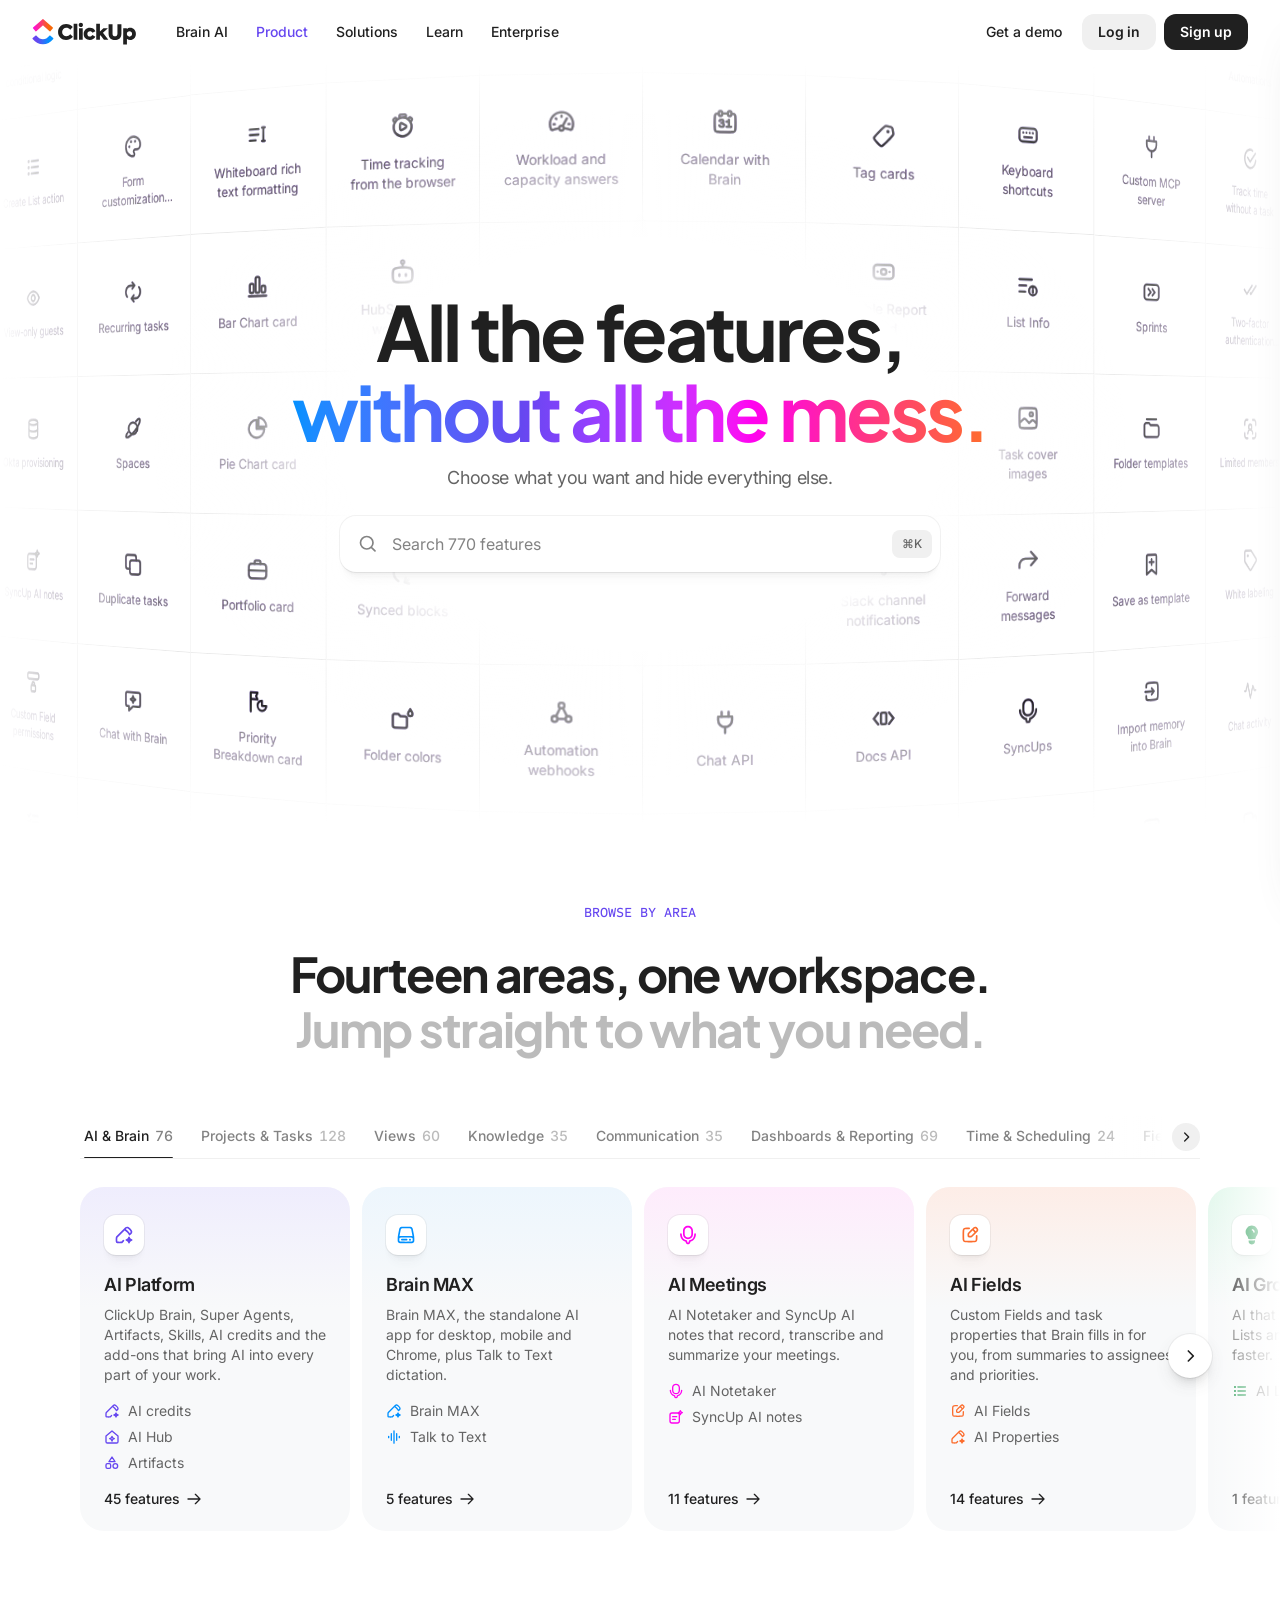
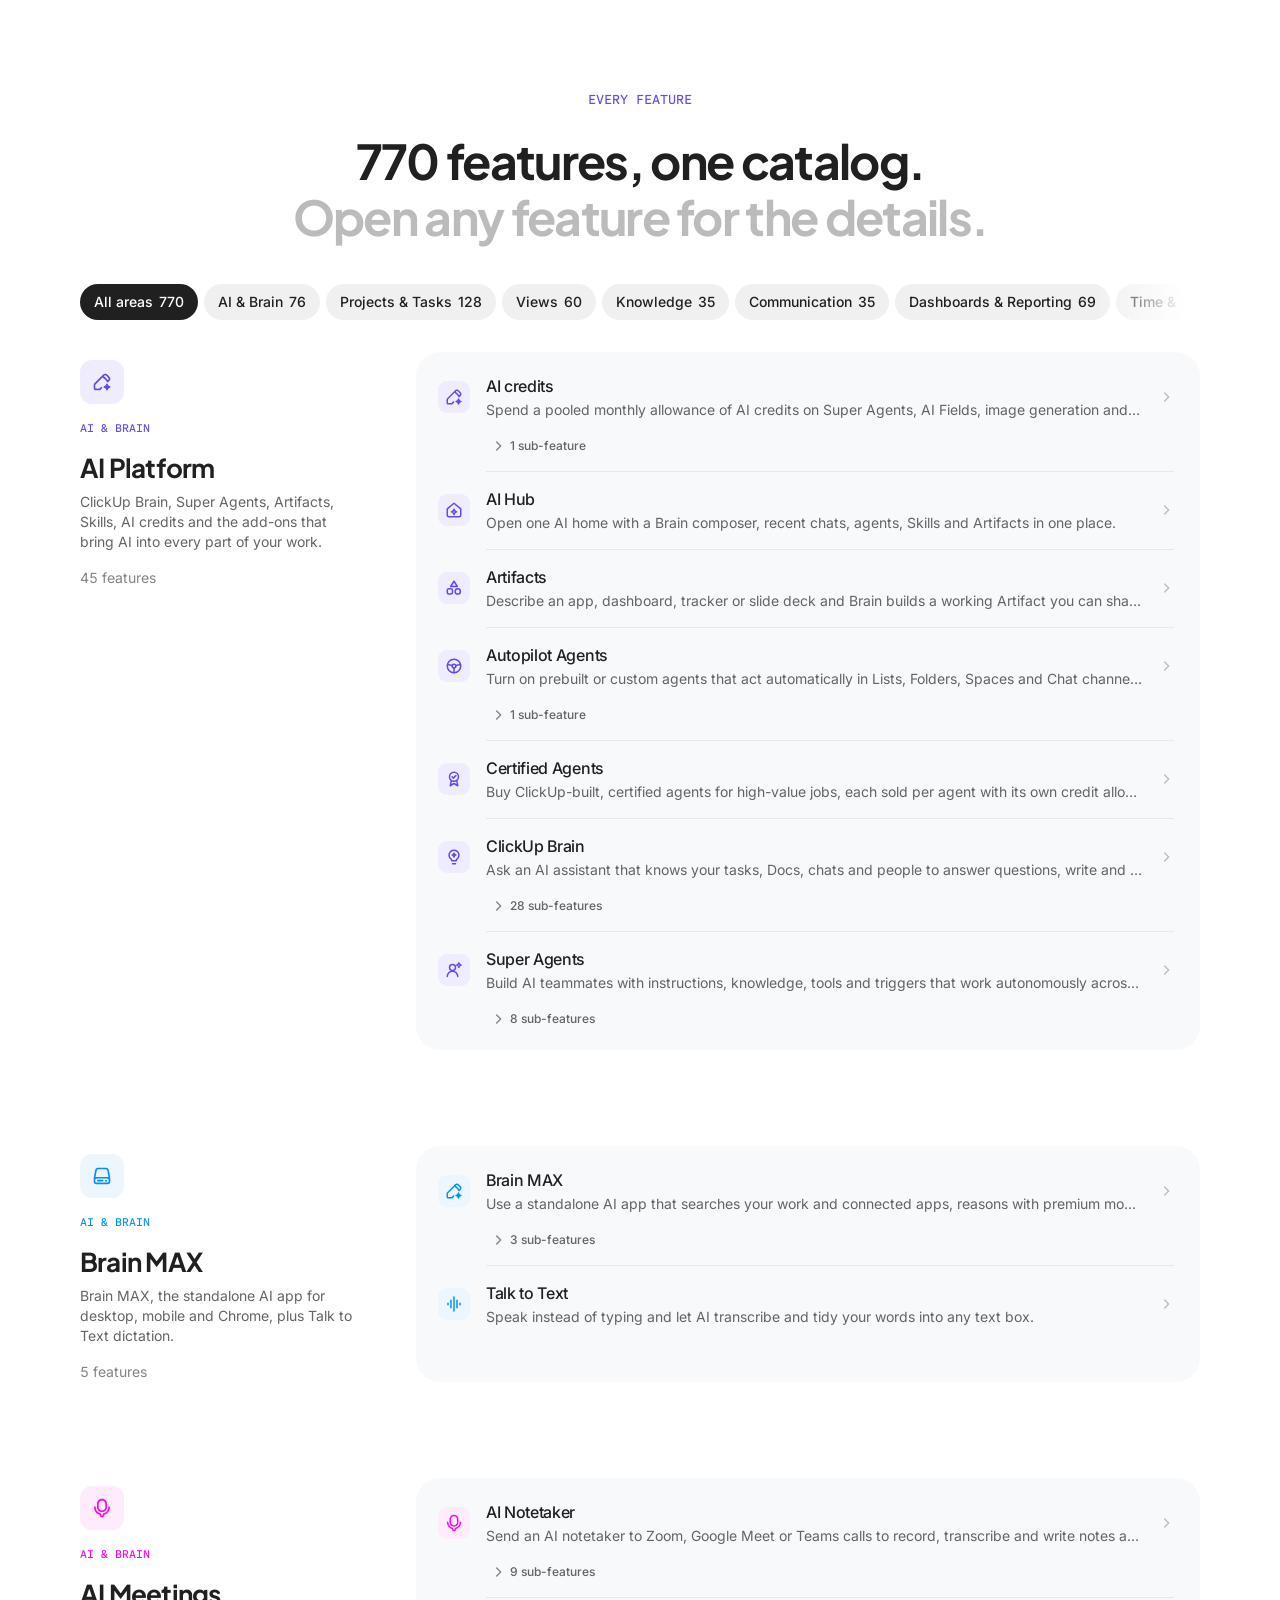
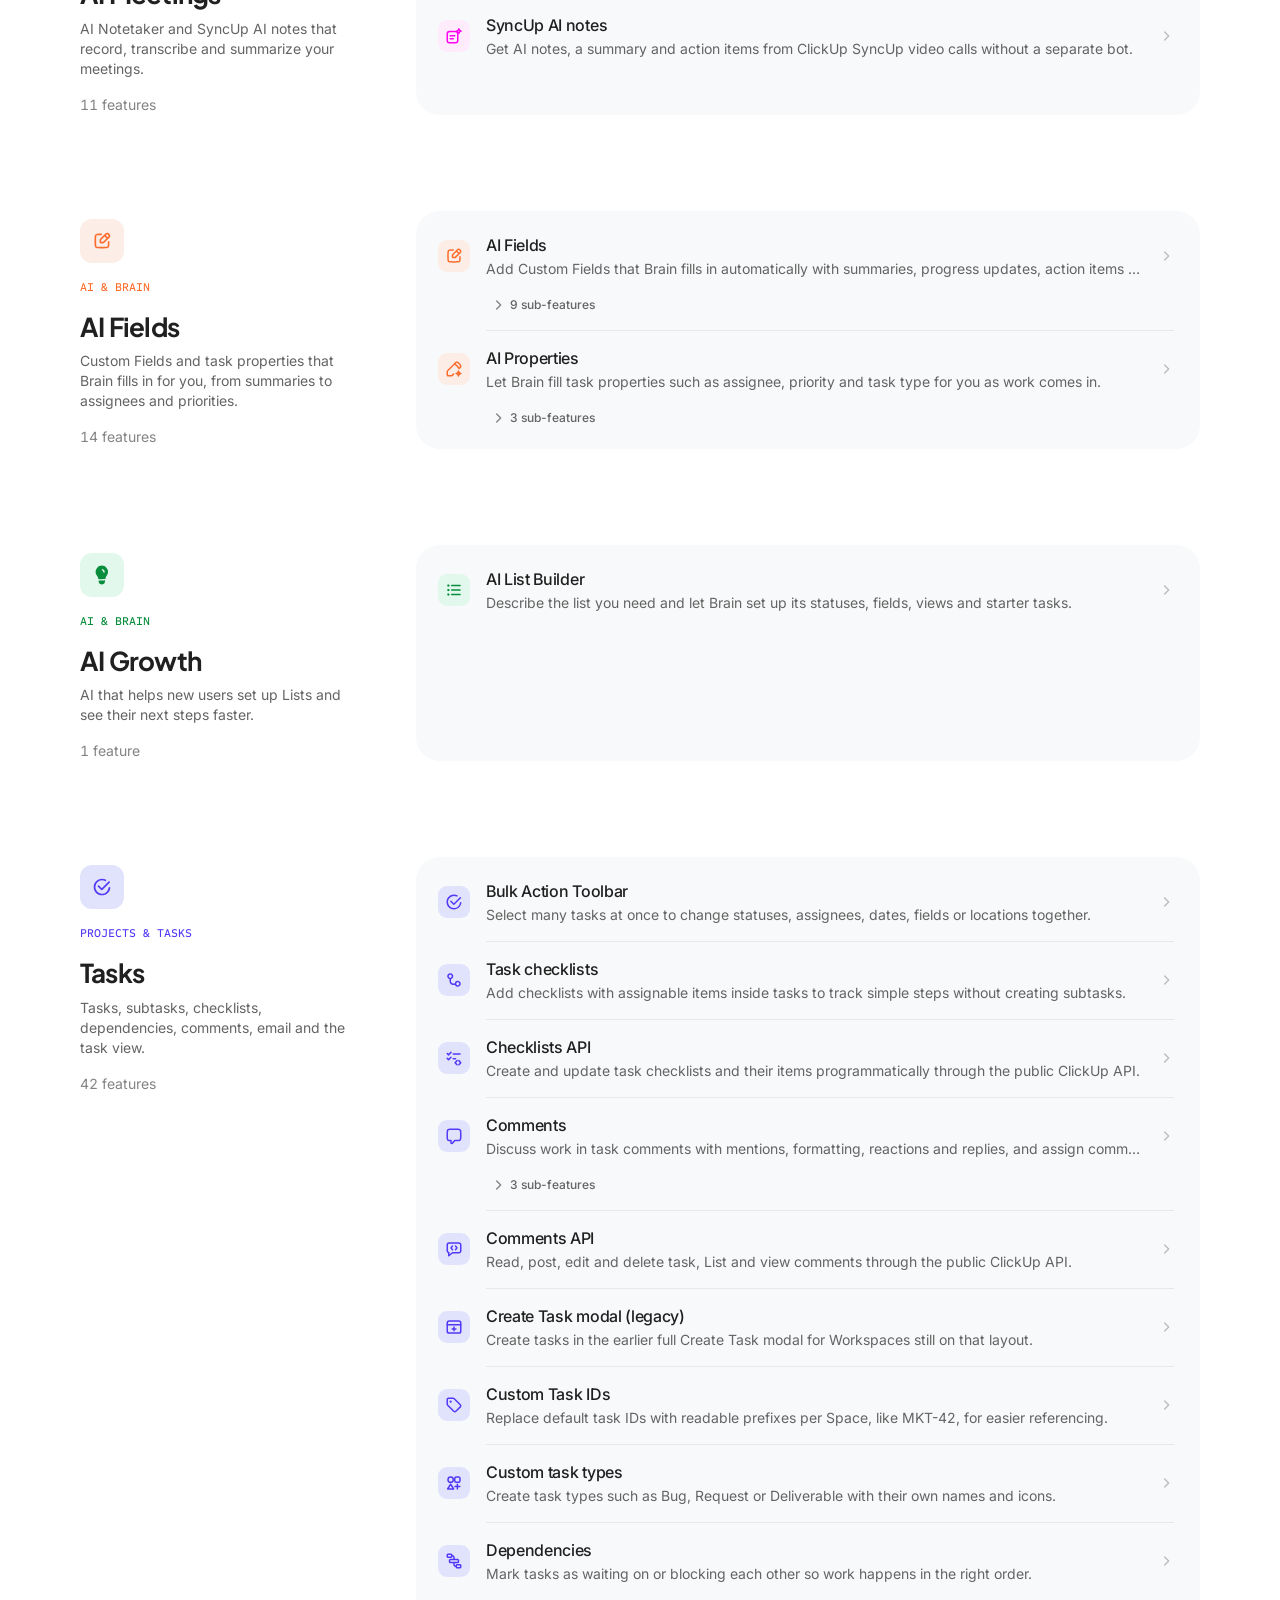
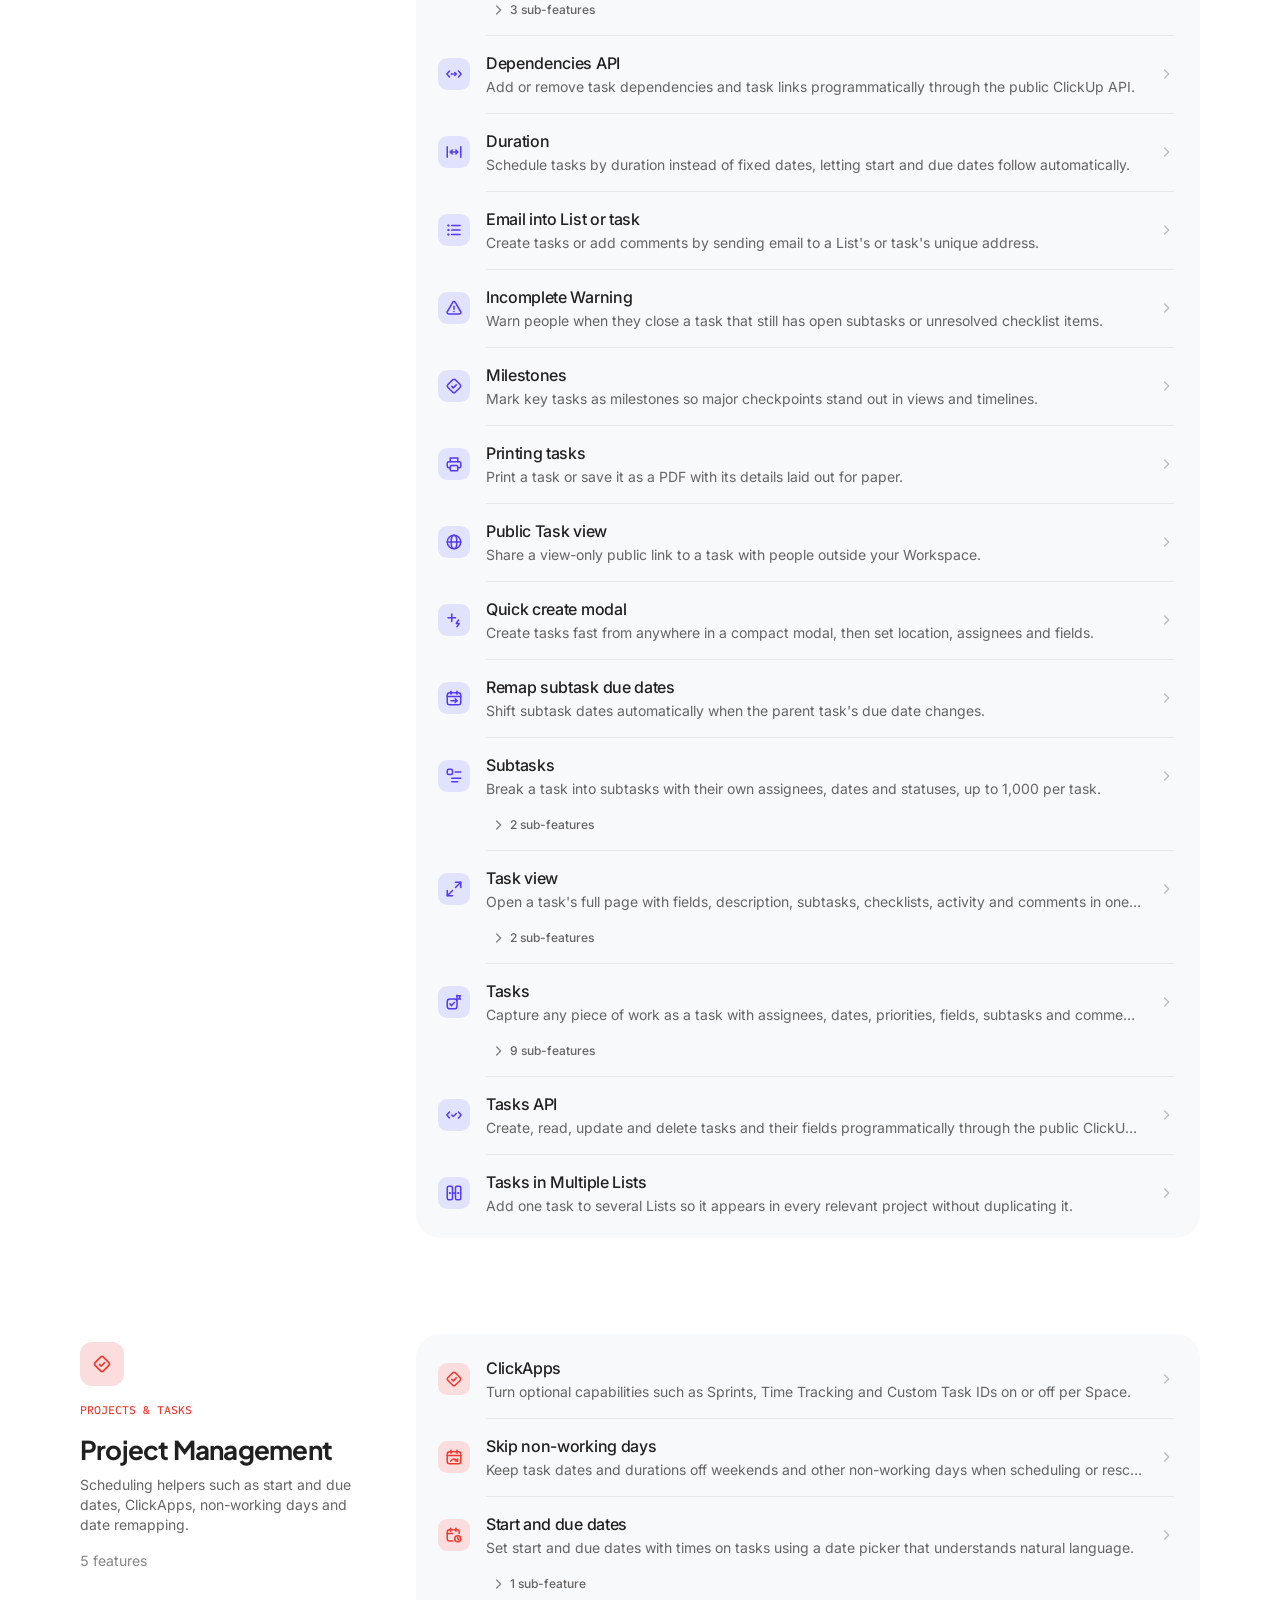
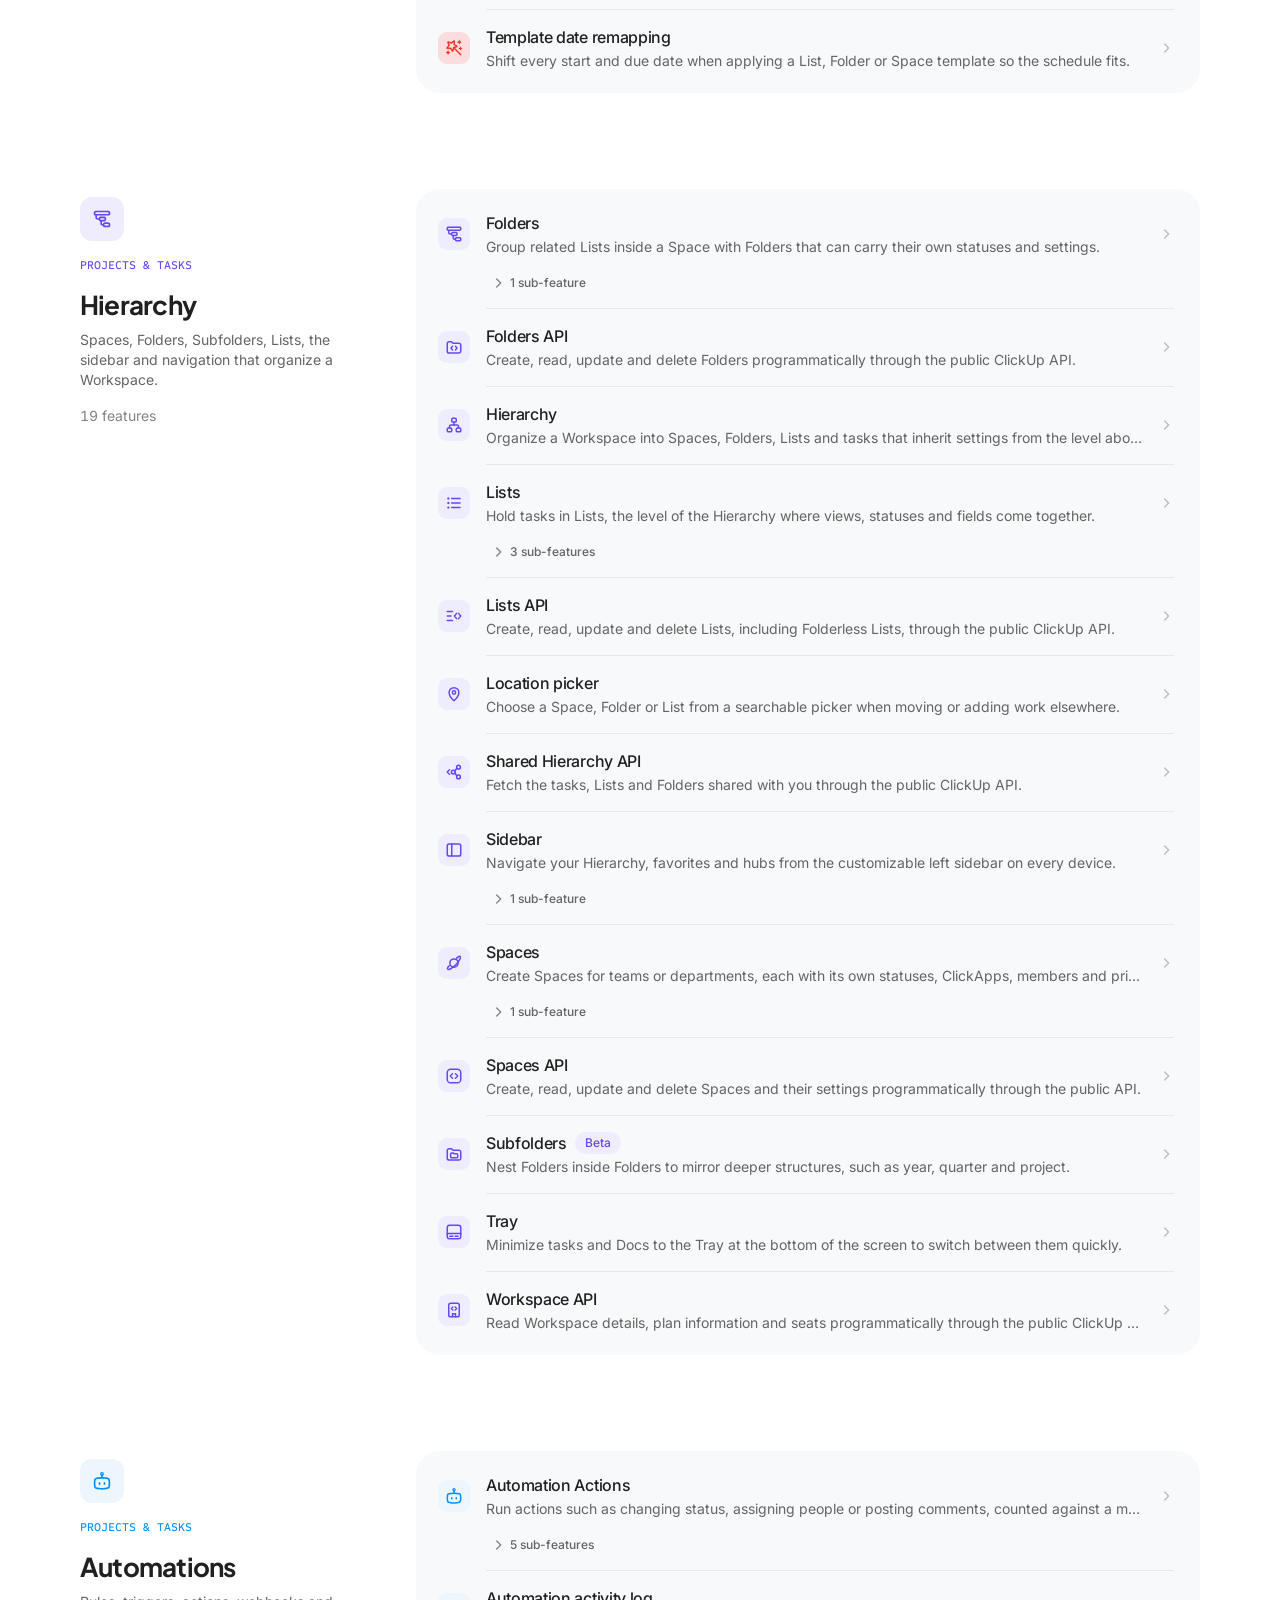
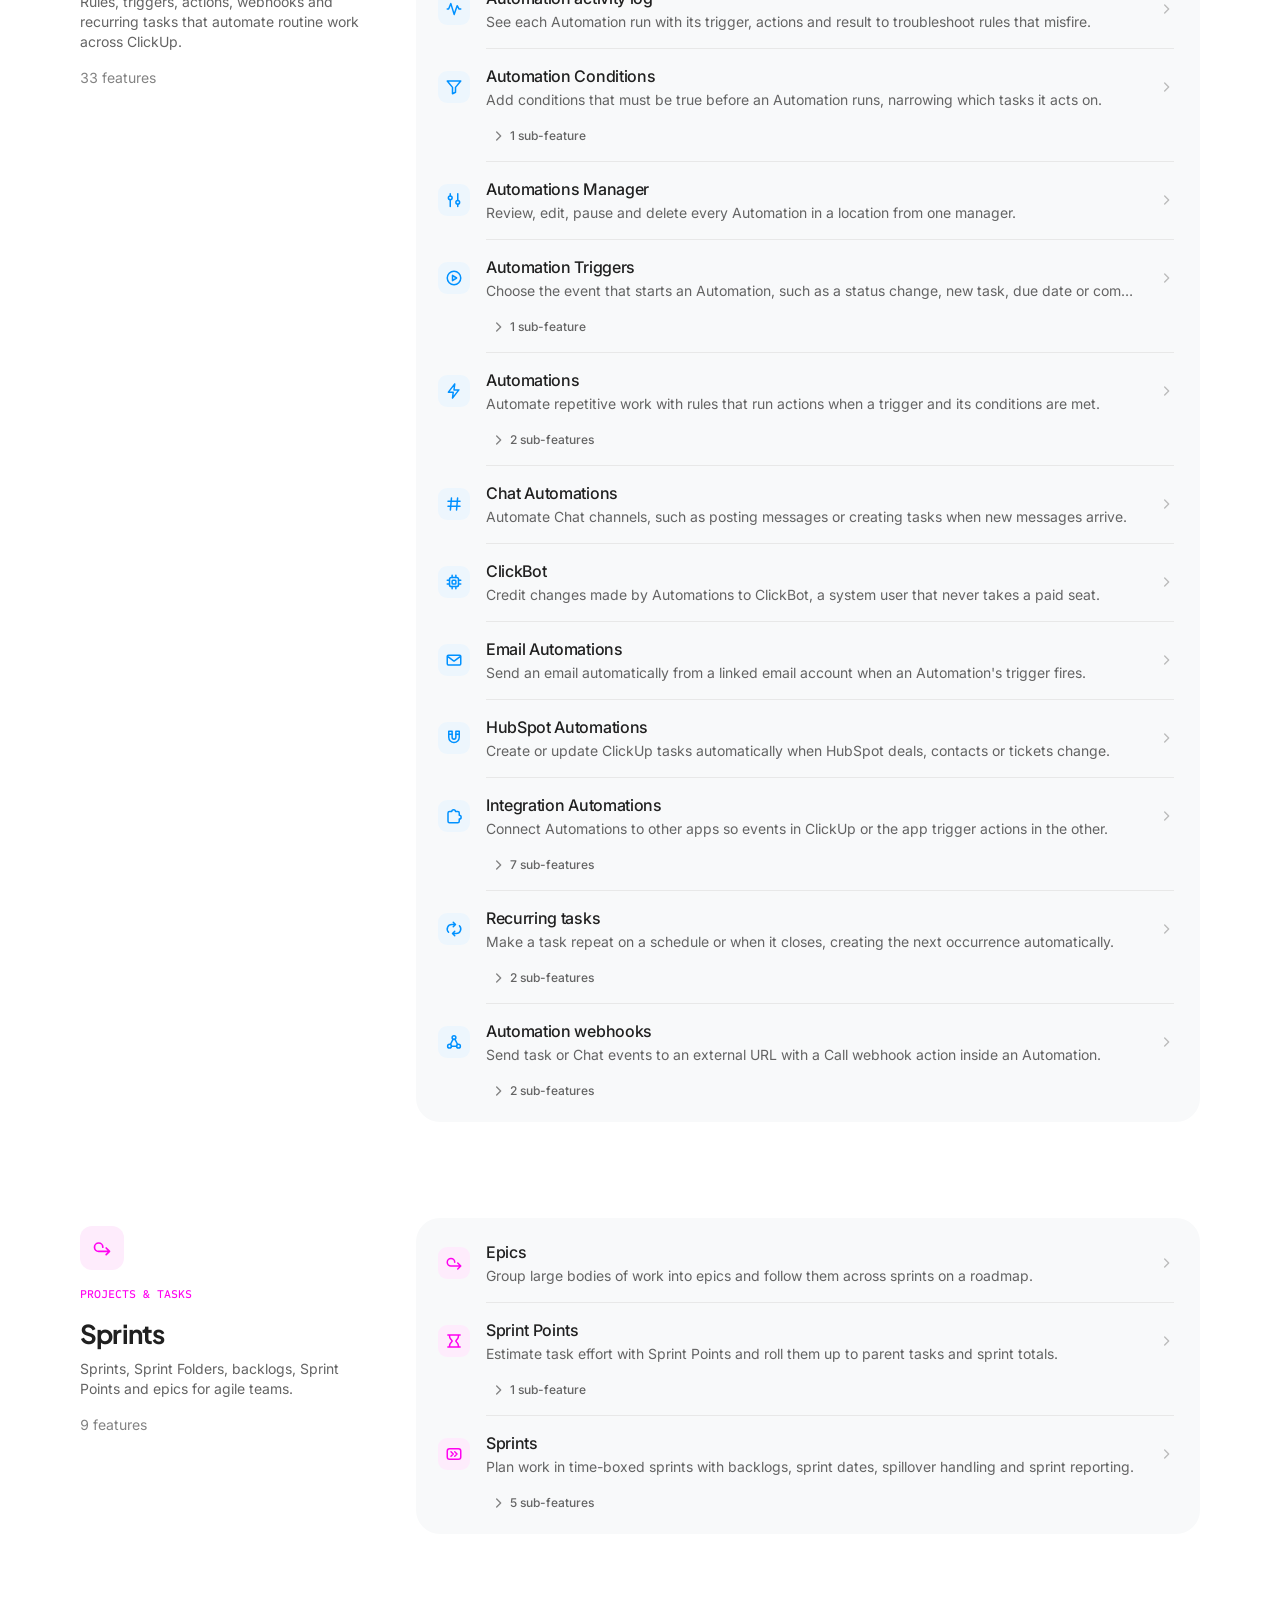
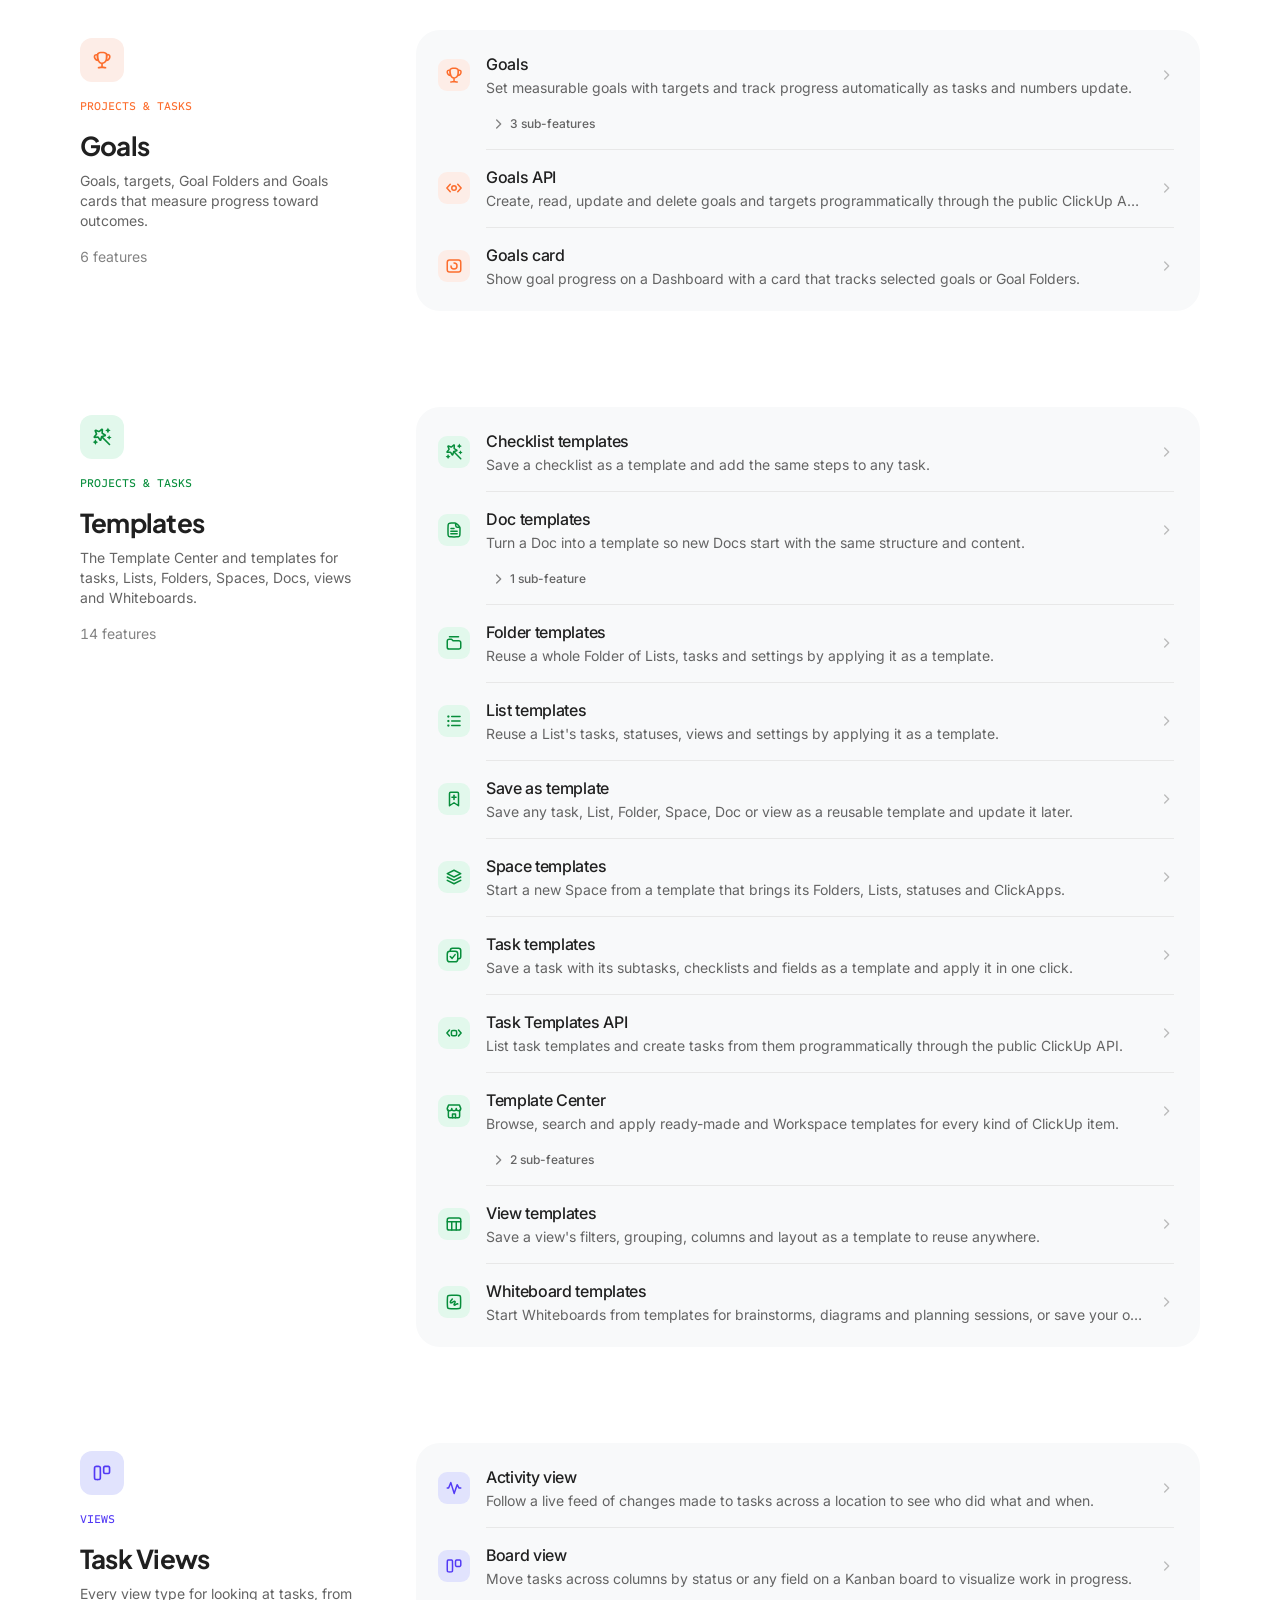
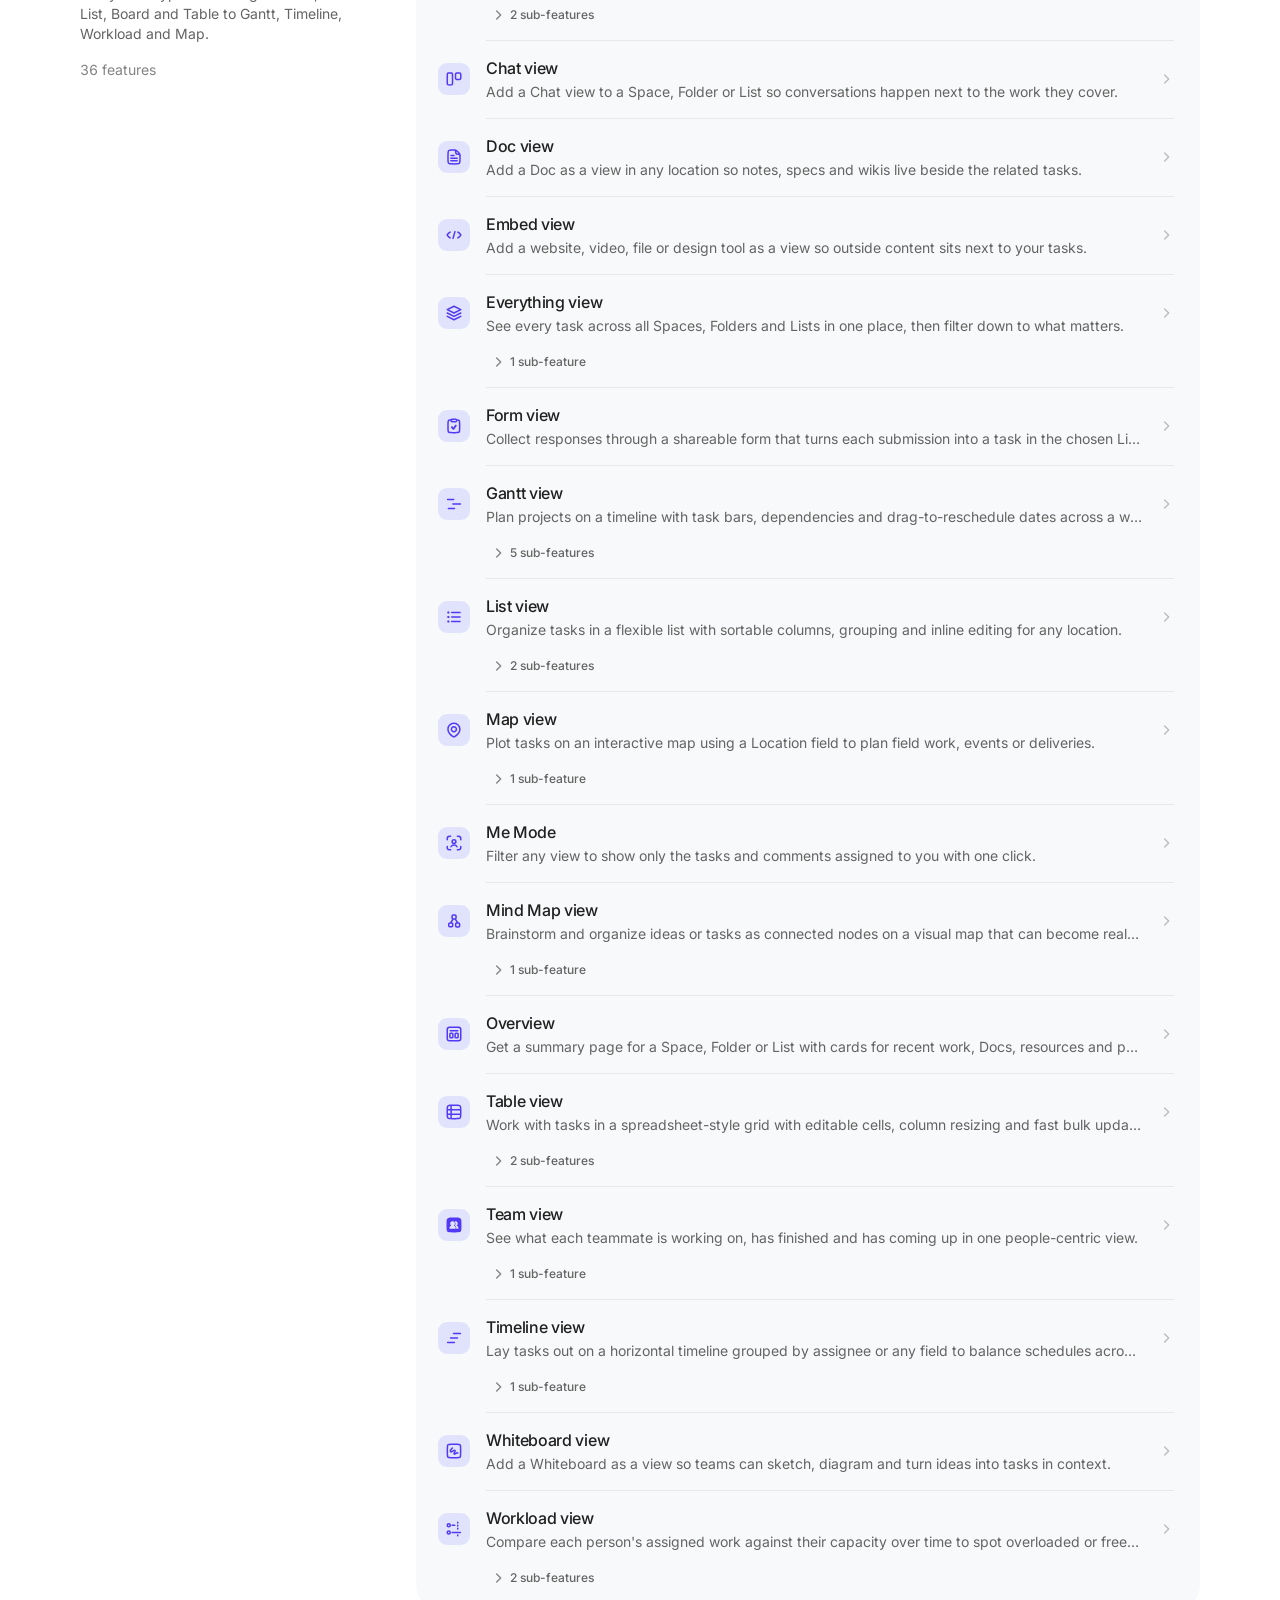
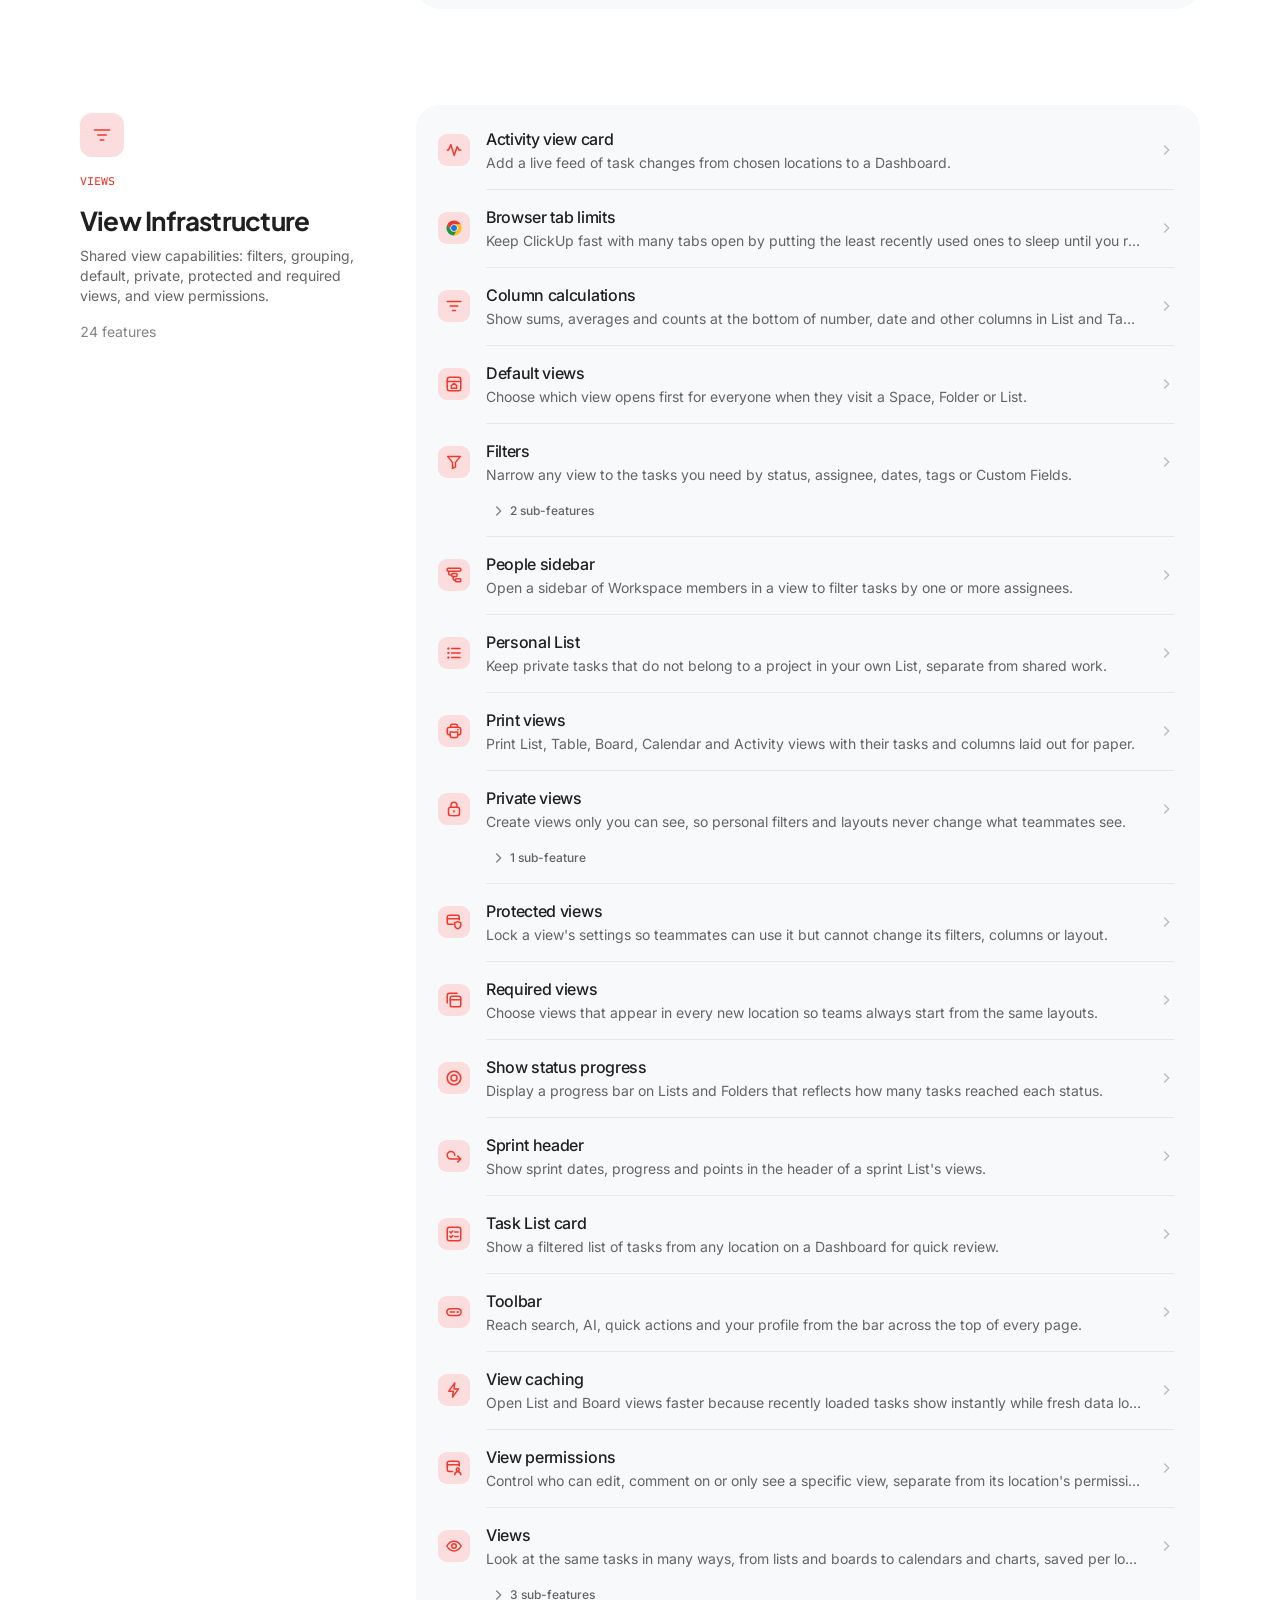
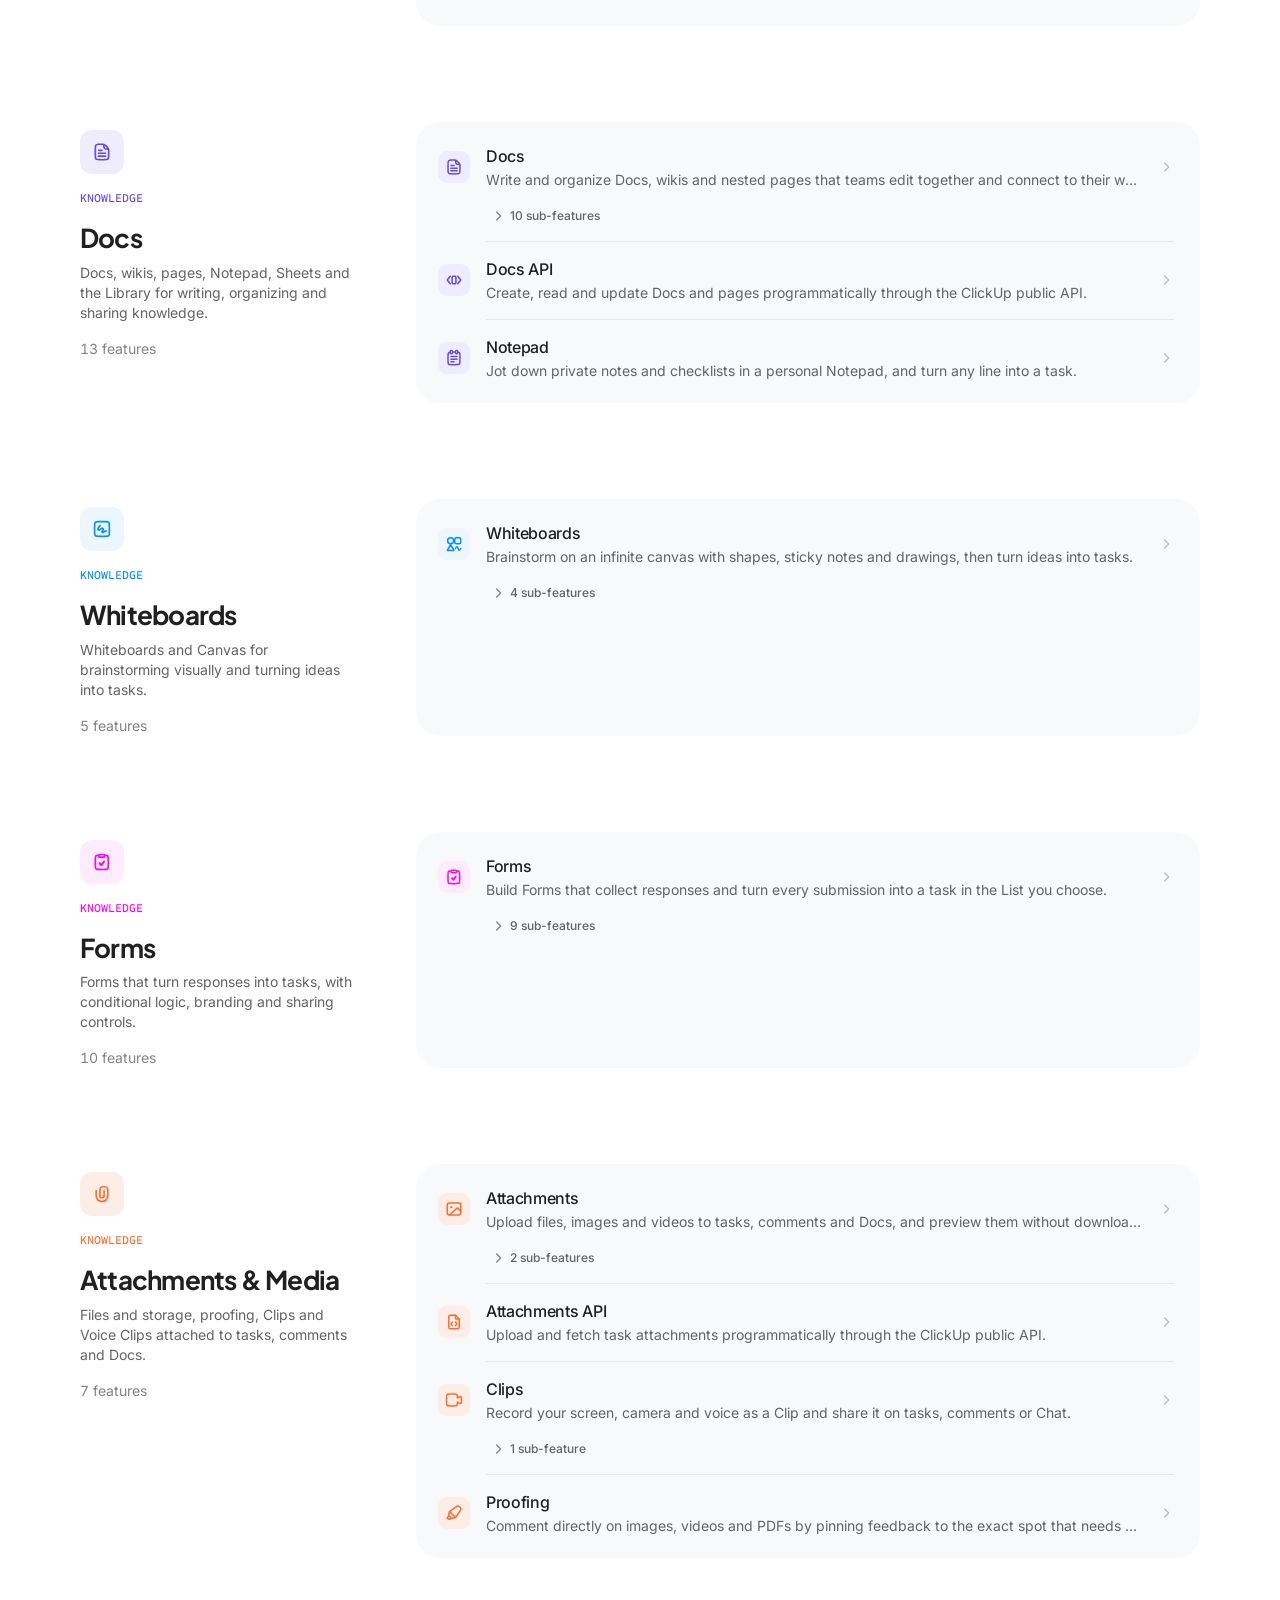
==== commit a725fd68: "Use the landing features dataset, drop plans and coming soon, new CTA - Data now comes from the stag" ====
--- a/index.html
+++ b/index.html
@@ -4,7 +4,7 @@
 <meta charset="utf-8">
 <meta name="viewport" content="width=device-width, initial-scale=1">
 <title>ClickUp Features</title>
-<meta name="description" content="Every ClickUp feature in one place. Search, filter by plan and hide everything else.">
+<meta name="description" content="Every ClickUp feature in one place. Search, filter by area and hide everything else.">
 <link rel="preconnect" href="https://fonts.googleapis.com">
 <link rel="preconnect" href="https://fonts.gstatic.com" crossorigin>
 <link href="https://fonts.googleapis.com/css2?family=Plus+Jakarta+Sans:wght@200..800&family=Inter:wght@400;500;600&family=Sometype+Mono:wght@500&display=swap" rel="stylesheet">
@@ -264,8 +264,7 @@
 .search.has-value .kbd { display: none; }
 .hero__tools { display: flex; flex-direction: column; align-items: center; gap: 24px; width: 100%; }
 
-/* Plan filter: pills */
-.plans { display: flex; flex-wrap: wrap; justify-content: center; gap: 8px; }
+/* pills */
 .pill {
   display: inline-flex; align-items: center; gap: 6px; height: 36px; padding: 0 14px; border-radius: 999px;
   background: var(--gray-100); color: var(--gray-900);
@@ -466,101 +465,6 @@
 @media (max-width: 760px) { .dv-tabs__row { grid-auto-columns: 82cqw; } .dv-tabs__nav { display: none; } }
 
 /* ------------------------------------------------------------------ */
-/* Coming soon: a real List view inside a gray card                   */
-/* ------------------------------------------------------------------ */
-.soon-card { padding: 56px 56px 0; position: relative; }
-.soon-card__frame { position: relative; max-height: 640px; overflow: hidden; transition: max-height 480ms var(--ease-in-out); }
-.soon-card:not(.is-open) .soon-card__frame { -webkit-mask-image: linear-gradient(to bottom, #000 62%, transparent 100%); mask-image: linear-gradient(to bottom, #000 62%, transparent 100%); }
-.soon-card__more { display: flex; justify-content: center; padding: 8px 0 40px; position: relative; z-index: 1; }
-.soon-card:not(.is-open) .soon-card__more { margin-top: -72px; }
-@media (max-width: 760px) { .soon-card { padding: 24px 0 0 16px; } .soon-card__frame { max-height: 520px; } }
-
-.product {
-  --p-text: #202020; --p-meta: #838383; --p-line: #F0F0F0;
-  --s-building: #0091FF; --s-review: #F76808; --s-beta: #FFC53D; --s-rolling: #30A46C;
-  font-family: -apple-system, BlinkMacSystemFont, "SF Pro Text", "SF Pro", system-ui, sans-serif;
-  letter-spacing: 0; color: var(--p-text); font-size: 14px; line-height: 20px;
-  background: #FFFFFF; border-radius: 12px 12px 0 0; box-shadow: var(--shadow-component);
-}
-.lv__bar { display: flex; align-items: center; gap: 10px; padding: 14px 20px 0; }
-.lv__space { width: 20px; height: 20px; border-radius: 6px; background: var(--purple); color: #FFFFFF; display: grid; place-items: center; }
-.lv__space svg { width: 12px; height: 12px; }
-.lv__title { font-weight: 600; font-size: 15px; }
-.lv__meta { margin-left: auto; color: var(--p-meta); font-size: 13px; }
-.lv__tabs { display: flex; gap: 18px; padding: 10px 20px 0; border-bottom: 1px solid var(--p-line); }
-.lv__tab { display: flex; align-items: center; gap: 6px; padding: 6px 0 9px; color: var(--p-meta); font-weight: 500; border-bottom: 2px solid transparent; margin-bottom: -1px; }
-.lv__tab.is-on { color: var(--p-text); border-bottom-color: var(--p-text); }
-.lv__tab svg { width: 16px; height: 16px; }
-.lv__head { display: grid; grid-template-columns: minmax(0, 1fr) 160px 96px; gap: 16px; padding: 12px 20px 8px 60px; color: var(--p-meta); font-size: 12px; }
-.lv__group { padding: 10px 20px 4px; }
-.lv__ghead { display: flex; align-items: center; gap: 8px; padding: 6px 0 8px; }
-.st { display: inline-flex; align-items: center; gap: 6px; height: 24px; padding: 0 8px; border-radius: 6px; color: #FFFFFF; font-size: 11.5px; font-weight: 600; text-transform: uppercase; }
-.st .dot { width: 10px; height: 10px; border-radius: 50%; border: 2px solid currentColor; }
-.st--building { background: var(--s-building); } .st--in_review { background: var(--s-review); }
-.st--in_beta { background: var(--s-beta); color: #202020; } .st--rolling_out { background: var(--s-rolling); }
-.lv__count { color: var(--p-meta); }
-.lv__row {
-  display: grid; grid-template-columns: 20px minmax(0, 1fr) 160px 96px; gap: 16px; align-items: center; width: 100%;
-  min-height: 40px; padding: 0 0 0 20px; border-top: 1px solid var(--p-line); text-align: left;
-  transition: background-color 120ms var(--ease-out);
-}
-@media (hover: hover) and (pointer: fine) { .lv__row:hover { background: #F8F9FA; } }
-.lv__ring { width: 14px; height: 14px; border-radius: 50%; border: 2px dashed currentColor; }
-.lv__row[data-s="building"] .lv__ring { color: var(--s-building); }
-.lv__row[data-s="in_review"] .lv__ring { color: var(--s-review); border-style: solid; }
-.lv__row[data-s="in_beta"] .lv__ring { color: var(--s-beta); border-style: solid; }
-.lv__row[data-s="rolling_out"] .lv__ring { color: var(--s-rolling); border-style: solid; }
-.lv__name { white-space: nowrap; overflow: hidden; text-overflow: ellipsis; }
-.lv__name small { color: var(--p-meta); font-size: 13px; margin-left: 6px; }
-.lv__tag { justify-self: start; max-width: 100%; padding: 1px 8px; border-radius: 6px; font-size: 13px; white-space: nowrap; overflow: hidden; text-overflow: ellipsis; }
-.lv__tag.t0 { background: var(--purple-light); color: var(--purple); } .lv__tag.t1 { background: var(--blue-light); color: #0091FF; }
-.lv__tag.t2 { background: var(--pink-light); color: #FF02F0; } .lv__tag.t3 { background: var(--orange-light); color: #FC6D2D; }
-.lv__date { color: var(--p-meta); font-size: 13px; font-variant-numeric: tabular-nums; }
-.lv__add { display: flex; align-items: center; gap: 8px; min-height: 36px; padding-left: 20px; border-top: 1px solid var(--p-line); color: var(--p-meta); }
-.lv__add svg { width: 14px; height: 14px; }
-@media (max-width: 760px) {
-  .lv__head { display: none; }
-  .lv__row { grid-template-columns: 20px minmax(0, 1fr); padding-right: 16px; }
-  .lv__tag, .lv__date { display: none; }
-}
-
-
-/* Coming soon: Board + Calendar views */
-.lv__tab { cursor: pointer; transition: color 160ms var(--ease-out); }
-@media (hover: hover) and (pointer: fine) { .lv__tab:not(.is-on):hover { color: var(--p-text); } }
-.bv { display: grid; grid-template-columns: repeat(4, minmax(200px, 1fr)); gap: 12px; padding: 16px 20px 20px; overflow-x: auto; align-items: start; }
-.bv__col { background: #F8F9FA; border-radius: 12px; padding: 8px; display: flex; flex-direction: column; gap: 8px; min-width: 0; }
-.bv__head { display: flex; align-items: center; gap: 8px; padding: 4px 4px 2px; }
-.bv__card { display: flex; flex-direction: column; gap: 4px; padding: 12px; border-radius: 10px; background: #FFFFFF; text-align: left; box-shadow: 0 0 0 1px rgba(79,79,79,.08), 0 1px 2px rgba(79,79,79,.06); transition: box-shadow 160ms var(--ease-out); }
-@media (hover: hover) and (pointer: fine) { .bv__card:hover { box-shadow: 0 0 0 1px rgba(79,79,79,.14), 0 4px 12px -4px rgba(79,79,79,.18); } }
-.bv__name { font-weight: 500; }
-.bv__meta { color: var(--p-meta); font-size: 12.5px; }
-.bv__foot { display: flex; align-items: center; justify-content: space-between; gap: 8px; margin-top: 6px; min-width: 0; }
-.bv__add { color: var(--p-meta); padding: 6px 6px 2px; }
-.cv { padding: 16px 20px 20px; }
-.cv__title { font-weight: 600; font-size: 15px; padding-bottom: 12px; }
-.cv__grid { display: grid; grid-template-columns: repeat(7, minmax(0, 1fr)); border-top: 1px solid var(--p-line); border-left: 1px solid var(--p-line); }
-.cv__dow { padding: 6px 8px; color: var(--p-meta); font-size: 12px; border-right: 1px solid var(--p-line); border-bottom: 1px solid var(--p-line); }
-.cv__day { min-height: 112px; padding: 6px; display: flex; flex-direction: column; gap: 3px; border-right: 1px solid var(--p-line); border-bottom: 1px solid var(--p-line); min-width: 0; }
-.cv__day.is-out { background: #F8F9FA; }
-.cv__day.is-out .cv__n { color: #BBBBBB; }
-.cv__n { font-size: 12px; color: var(--p-meta); padding: 0 2px 2px; align-self: flex-start; min-width: 22px; height: 22px; display: grid; place-items: center; border-radius: 999px; }
-.cv__day.is-today .cv__n { background: #6647F0; color: #FFFFFF; font-weight: 600; }
-.cv__ev { display: block; width: 100%; text-align: left; font-size: 12px; line-height: 18px; padding: 1px 6px; border-radius: 4px; white-space: nowrap; overflow: hidden; text-overflow: ellipsis; background: #F8F9FA; box-shadow: inset 3px 0 0 var(--c); }
-.cv__ev[data-s="building"] { --c: #0091FF; } .cv__ev[data-s="in_review"] { --c: #F76808; } .cv__ev[data-s="in_beta"] { --c: #FFC53D; } .cv__ev[data-s="rolling_out"] { --c: #30A46C; }
-@media (hover: hover) and (pointer: fine) { .cv__ev:hover { background: #F0F0F0; } }
-.cv__more { text-align: left; font-size: 12px; color: var(--p-meta); padding: 1px 6px; }
-@media (hover: hover) and (pointer: fine) { .cv__more:hover { color: var(--p-text); } }
-.cv__rest { display: none; flex-direction: column; gap: 3px; }
-.cv__day.is-expanded .cv__rest { display: flex; }
-.cv__legend { padding-top: 14px; }
-.cv__legend i.st--building { background: #0091FF; } .cv__legend i.st--in_review { background: #F76808; } .cv__legend i.st--in_beta { background: #FFC53D; } .cv__legend i.st--rolling_out { background: #30A46C; }
-.legend { display: flex; flex-wrap: wrap; gap: 6px 14px; color: var(--p-meta); font-size: 12px; }
-.legend span { display: inline-flex; align-items: center; gap: 6px; }
-.legend i { width: 8px; height: 8px; border-radius: 2px; }
-@media (max-width: 760px) { .bv { grid-template-columns: repeat(4, 240px); padding: 12px; } .cv { padding: 12px 12px 16px; } .cv__day { min-height: 72px; padding: 3px; } .cv__ev { font-size: 0; height: 6px; padding: 0; } .cv__more { font-size: 10px; padding: 0 2px; } }
-
-/* ------------------------------------------------------------------ */
 /* Catalog                                                             */
 /* ------------------------------------------------------------------ */
 .toolbar {
@@ -573,7 +477,6 @@
 .toolbar.is-on { transform: none; opacity: 1; pointer-events: auto; }
 .toolbar__inner { max-width: 1280px; margin: 0 auto; padding: 10px 32px; display: flex; align-items: center; gap: 16px; }
 .toolbar .search { height: 44px; width: 360px; flex: none; border-radius: 12px; padding-left: 14px; }
-.toolbar .plans { flex-wrap: nowrap; overflow-x: auto; scrollbar-width: none; justify-content: flex-start; }
 .toolbar .pill { height: 32px; white-space: nowrap; }
 .toolbar__count { margin-left: auto; color: var(--gray-500); white-space: nowrap; }
 .toolbar .cfilter__select select { height: 36px; }
@@ -594,14 +497,12 @@
 .feats { background: var(--gray-50); border-radius: 24px; padding: 6px; display: flex; flex-direction: column; }
 .fi { position: relative; border-radius: 18px; transition: background-color 160ms var(--ease-out); }
 .fi + .fi::before { content: ""; position: absolute; top: 0; left: 64px; right: 20px; height: 1px; background: var(--line); transition: opacity 160ms var(--ease-out); }
-.fi__main { display: grid; grid-template-columns: 32px minmax(0, 1fr) auto 16px; align-items: center; gap: 16px; width: 100%; padding: 16px 20px 16px 16px; text-align: left; border-radius: 18px; }
+.fi__main { display: grid; grid-template-columns: 32px minmax(0, 1fr) 16px; align-items: center; gap: 16px; width: 100%; padding: 16px 20px 16px 16px; text-align: left; border-radius: 18px; }
 .fi__icon { width: 32px; height: 32px; border-radius: 9px; display: grid; place-items: center; color: var(--gray-900); background: #FFFFFF; box-shadow: 0 0 0 1px rgba(79, 79, 79, .08); }
 .fi__icon .ico { width: 18px; height: 18px; }
 .fi__txt { display: flex; flex-direction: column; gap: 2px; min-width: 0; }
 .fi__name { display: flex; align-items: center; gap: 8px; color: var(--gray-900); }
 .fi__desc { color: var(--gray-700); white-space: nowrap; overflow: hidden; text-overflow: ellipsis; }
-.fi__plan .tag { background: #FFFFFF; box-shadow: 0 0 0 1px rgba(79, 79, 79, .08); }
-.fi__all { color: var(--gray-500); }
 .fi__chev { color: var(--gray-300); transition: transform 200ms var(--ease-out), color 160ms var(--ease-out); }
 .fi__toggle { display: inline-flex; align-items: center; gap: 4px; margin: -8px 0 12px 64px; padding: 4px 8px 4px 4px; border-radius: 999px; color: var(--gray-700); transition: background-color 140ms var(--ease-out), color 140ms var(--ease-out); }
 .fi__toggle .ico-16 { color: var(--gray-500); transition: transform 240ms var(--ease-out); }
@@ -624,7 +525,6 @@
 @media (max-width: 760px) {
   .feats { border-radius: 20px; padding: 4px; }
   .fi__main { grid-template-columns: 32px minmax(0, 1fr) 16px; gap: 12px; padding: 14px 12px; }
-  .fi__plan { display: none; }
   .fi__desc { white-space: normal; display: -webkit-box; -webkit-line-clamp: 2; -webkit-box-orient: vertical; }
   .fi + .fi::before { left: 56px; right: 12px; }
   .fi__toggle { margin-left: 56px; }
@@ -641,19 +541,49 @@
 .empty[hidden] { display: none; }
 
 /* ------------------------------------------------------------------ */
-/* CTA: Build it with Brain (AI highlight, white background)          */
+/* CTA: dark card, text left, the app tilted on the right, rising out of the top */
 /* ------------------------------------------------------------------ */
-.cta .section__content { display: flex; flex-direction: column; align-items: center; gap: 40px; }
-.composer.ai-highlight::before { opacity: .55; filter: blur(24px); }
-.composer { width: min(720px, 100%); padding: 20px 20px 14px; display: flex; flex-direction: column; gap: 20px; text-align: left; }
-.composer__text { min-height: 56px; color: var(--gray-900); }
-.composer__text .caret { display: inline-block; width: 2px; height: 1.1em; margin-left: 1px; vertical-align: -3px; background: var(--gray-900); animation: blink 1s steps(1) infinite; }
-@keyframes blink { 50% { opacity: 0; } }
-.composer__bar { display: flex; align-items: center; gap: 8px; color: var(--gray-700); }
-.composer__bar .tag { height: 28px; }
-.composer__send { margin-left: auto; width: 36px; height: 36px; border-radius: 12px; background: var(--gray-900); color: #FFFFFF; display: grid; place-items: center; }
-.composer__send svg { width: 18px; height: 18px; }
-.cta__actions { display: flex; gap: 12px; flex-wrap: wrap; justify-content: center; }
+.cta { padding-top: 200px; }
+.cta__card {
+  position: relative; display: grid; grid-template-columns: minmax(0, 520px) 1fr; align-items: center; min-height: 340px;
+  padding: 64px; border-radius: 32px; background: var(--gray-900); color: #FFFFFF;
+  /* the visual may leave the card through the top only */
+  clip-path: inset(-200px 0 0 0 round 0 0 32px 32px);
+  container-type: inline-size;
+}
+.cta__text { position: relative; z-index: 1; gap: 24px; }
+.cta__text .block__text { gap: 12px; }
+.cta__text h2 { color: #FFFFFF; text-wrap: balance; }
+.cta__text h2 .t-gray { color: var(--gray-500); }
+.cta__text .subtitle { color: var(--gray-300); }
+.cta__actions { display: flex; gap: 12px; flex-wrap: wrap; }
+.btn--light { background: #FFFFFF; color: var(--gray-900); }
+.btn--ghost { background: rgba(255, 255, 255, .1); color: #FFFFFF; }
+@media (hover: hover) and (pointer: fine) { .btn--ghost:hover { background: rgba(255, 255, 255, .16); } }
+.cta__visual {
+  /* the app rises out of the top of the card and runs on past its bottom and right edges (cut by the card) */
+  --rise: 150px; --x: 640px; --fade-end: .65; /* opacity left at the right edge */
+  position: absolute; left: var(--x); top: calc(var(--rise) * -1); width: 840px; pointer-events: none;
+  /* right edge: fade toward the card's right edge (cqw is the content box: add the 2 x 64px padding back).
+     Inside the card it keeps --fade-end opacity; above the card (on the white page) it fades out completely. */
+  --edge: calc(100cqw + 128px - var(--x));
+  -webkit-mask:
+    linear-gradient(to right, #000 calc(var(--edge) - 220px), rgba(0, 0, 0, var(--fade-end)) var(--edge)),
+    linear-gradient(to right, #000 calc(var(--edge) - 220px), transparent var(--edge)) top / 100% var(--rise) no-repeat,
+    linear-gradient(#000, #000) bottom / 100% calc(100% - var(--rise)) no-repeat;
+  -webkit-mask-composite: source-in, source-over;
+  mask:
+    linear-gradient(to right, #000 calc(var(--edge) - 220px), rgba(0, 0, 0, var(--fade-end)) var(--edge)),
+    linear-gradient(to right, #000 calc(var(--edge) - 220px), transparent var(--edge)) top / 100% var(--rise) no-repeat,
+    linear-gradient(#000, #000) bottom / 100% calc(100% - var(--rise)) no-repeat;
+  mask-composite: intersect, add;
+}
+.cta__visual img { display: block; width: 100%; height: auto; }
+@media (max-width: 960px) {
+  .cta { padding-top: 120px; }
+  .cta__card { grid-template-columns: minmax(0, 1fr); padding: 48px 24px 0; min-height: 0; }
+  .cta__visual { position: relative; top: auto; left: auto; width: calc(100% + 96px); margin: 40px -24px -80px 0; -webkit-mask: none; mask: none; }
+}
 
 /* Footer */
 .footer { border-top: 1px solid var(--line); }
@@ -735,20 +665,6 @@
 .fs__icon { width: 56px; height: 56px; border-radius: 16px; background: var(--gray-50); color: var(--gray-900); display: grid; place-items: center; }
 .fs__icon .ico { width: 26px; height: 26px; }
 .fs__desc, .fs__summary { color: var(--gray-700); }
-.fs__card { background: var(--gray-50); border-radius: 20px; padding: 20px; display: flex; flex-direction: column; gap: 20px; }
-.fs__card-head { display: flex; flex-direction: column; gap: 2px; }
-.fs__card-head span { color: var(--gray-700); }
-.ladder { display: grid; grid-template-columns: repeat(5, 1fr); gap: 6px; }
-.ladder__step { display: flex; flex-direction: column; gap: 4px; min-width: 0; }
-.ladder__step i { height: 6px; border-radius: 3px; background: var(--line); margin-bottom: 6px; }
-.ladder__step.is-yes i { background: var(--purple); }
-.ladder__step.is-limited i, .ladder__step.is-trial i, .ladder__step.is-addon i { background: var(--purple-mid); }
-.ladder__step > span { color: var(--gray-900); }
-.ladder__step > .ladder__v, .ladder__step > .ladder__lim { color: var(--gray-500); }
-.ladder__step.is-no > span:first-of-type, .ladder__step.is-unknown > span:first-of-type { color: var(--gray-500); }
-.ladder__step.is-cur > span:first-of-type { color: var(--purple); }
-.fs__extra { color: var(--gray-500); margin-top: -8px; }
-.fs__status { display: flex; align-items: center; gap: 12px; background: transparent; box-shadow: none; color: #838383; font-size: 13px; }
 .facts > div { display: grid; grid-template-columns: 120px minmax(0, 1fr); gap: 16px; padding: 12px 0; border-bottom: 1px solid var(--gray-100); }
 .facts dt { color: var(--gray-500); }
 .facts dd { margin: 0; color: var(--gray-900); min-width: 0; }
@@ -772,8 +688,9 @@
 .fs__tags { padding-top: 16px; }
 .sheet__foot { display: flex; align-items: center; gap: 8px; padding: 14px 28px; border-top: 1px solid var(--line); background: #FFFFFF; }
 .sheet__foot:empty { display: none; }
-.fs__copy { margin-left: auto; }
-@media (max-width: 560px) { .sheet__foot { padding: 12px 16px; } .fs__copy span { display: none; } .facts > div { grid-template-columns: 96px minmax(0, 1fr); } }
+.fs__help { display: inline-flex; align-items: center; gap: 4px; margin-left: 8px; color: var(--gray-700); text-decoration: none; transition: color 140ms var(--ease-out); }
+@media (hover: hover) and (pointer: fine) { .fs__help:hover { color: var(--gray-900); } }
+@media (max-width: 560px) { .sheet__foot { padding: 12px 16px; } .facts > div { grid-template-columns: 96px minmax(0, 1fr); } }
 
 
 /* category colour code (--acc / --acc-soft set per category) */
@@ -787,9 +704,6 @@
 .sheet .sheet__crumb .ico-16, .sheet .facts dd a .ico-16:first-child { color: var(--acc); }
 .sheet .fs__list-ico { background: var(--acc-soft); color: var(--acc); box-shadow: none; }
 .sheet .fs__head .eyebrow { color: var(--acc, var(--purple)); }
-.sheet .ladder__step.is-yes i { background: var(--acc, var(--purple)); }
-.sheet .ladder__step.is-limited i, .sheet .ladder__step.is-trial i, .sheet .ladder__step.is-addon i { background: var(--acc, var(--purple-mid)); opacity: .4; }
-.sheet .ladder__step.is-cur > span:first-of-type { color: var(--acc, var(--purple)); }
 .sg__row[style] .sg__ico { background: var(--acc-soft); color: var(--acc); }
 .sg__row[style][aria-selected="true"] .sg__ico { background: var(--acc-soft); box-shadow: none; }
 
@@ -811,11 +725,11 @@
 .catalog .cfilter + .section__content { margin-top: 32px; }
 @media (max-width: 760px) { .cfilter { flex-direction: column; align-items: stretch; gap: 8px; } .cfilter__side { justify-content: space-between; } }
 
-@media (prefers-reduced-motion: reduce) { html { scroll-behavior: auto; } .composer__text .caret { animation: none; } }
+@media (prefers-reduced-motion: reduce) { html { scroll-behavior: auto; } }
 </style>
 </head>
 <body>
-<svg xmlns="http://www.w3.org/2000/svg" aria-hidden="true" style="position:absolute;width:0;height:0;overflow:hidden"><symbol id="cu3-icon-activityView" viewBox="0 0 24 24" fill="currentColor"><path fill-rule="evenodd" d="M7.82 3.803a1 1 0 0 0-.971.623l-2.686 6.621H3a1 1 0 1 0 0 2h1.837a1 1 0 0 0 .926-.624l1.88-4.636 3.584 11.704a1 1 0 0 0 1.9.037l3.326-9.512 1.48 2.535a1 1 0 0 0 .863.496H21a1 1 0 1 0 0-2h-1.63l-2.282-3.912a1 1 0 0 0-1.808.174l-3.034 8.679L8.732 4.51a1 1 0 0 0-.912-.707" clip-rule="evenodd"/></symbol><symbol id="cu3-icon-aiSummarize" viewBox="0 0 24 24" fill="currentColor"><path d="M3.5 2.49a1 1 0 0 1 1 1v8.8c0 1.367.002 2.293.095 2.984.089.663.245.96.444 1.16.2.199.497.355 1.16.444.692.093 1.618.096 2.986.096h9.147a25 25 0 0 0-.807-.65l-.075-.058-.023-.018a1.001 1.001 0 0 1 1.199-1.6h.001l.002.001.006.005.023.018.085.065c.073.056.176.135.298.232.244.193.574.461.906.752.327.286.68.614.957.927.138.154.28.33.39.511.093.15.258.448.258.815s-.165.663-.257.813a4 4 0 0 1-.39.512c-.279.312-.63.64-.958.927a25 25 0 0 1-1.204.984l-.085.065-.023.018-.006.005h-.002l-.001.002a1 1 0 1 1-1.195-1.605l.02-.013.074-.058a26 26 0 0 0 .807-.65H9.185c-1.312 0-2.396.001-3.252-.114-.885-.119-1.675-.38-2.308-1.012-.633-.633-.893-1.422-1.012-2.307-.115-.856-.113-1.94-.113-3.252v-8.8a1 1 0 0 1 1-1Z"/><path d="M14.332 12.866a1 1 0 0 1 .01 2l-7.02.037a1 1 0 0 1-.01-2zM13.448 9.1a1 1 0 0 1 0 2h-6.13a1 1 0 0 1 0-2zm3.465-6.267a.639.639 0 0 1 1.121 0l.802 1.465c.2.365.5.666.866.866l1.465.802a.639.639 0 0 1 0 1.12l-1.465.803c-.365.2-.666.5-.866.866l-.802 1.465a.639.639 0 0 1-1.12 0l-.803-1.465a2.2 2.2 0 0 0-.866-.866l-1.465-.802a.639.639 0 0 1 0-1.121l1.465-.802c.366-.2.667-.5.866-.866zM10.759 5.29a1 1 0 0 1 0 2h-3.47a1 1 0 0 1 0-2z"/></symbol><symbol id="cu3-icon-aiWrite" viewBox="0 0 24 24" fill="none"><path fill="currentColor" fill-rule="evenodd" d="M17.41 2.474c-1.464-.934-3.13-.377-4.145.637L11.89 4.487l-.032.032-9.046 9.045a2.4 2.4 0 0 0-.698 1.411c-.094.807-.203 2.49.01 5.242a1.805 1.805 0 0 0 1.66 1.66c2.752.213 4.435.104 5.242.01a2.4 2.4 0 0 0 1.41-.698l1.634-1.634a1 1 0 0 0-1.414-1.414l-1.633 1.634a.4.4 0 0 1-.227.126c-.652.075-2.155.181-4.691-.005-.186-2.536-.08-4.038-.005-4.69a.4.4 0 0 1 .126-.227l8.509-8.508c.682.445 1.58 1.133 2.62 2.172 1.407 1.408 2.17 2.556 2.56 3.262a1 1 0 0 0 1.583.223l1.393-1.393c1.014-1.014 1.57-2.68.636-4.145a13.5 13.5 0 0 0-1.85-2.265 13.5 13.5 0 0 0-2.266-1.85ZM14.174 5.03a19 19 0 0 1 2.594 2.2c.979.978 1.69 1.86 2.202 2.597l.505-.506c.577-.576.64-1.223.365-1.655a11.5 11.5 0 0 0-1.578-1.927 11.5 11.5 0 0 0-1.927-1.579c-.433-.275-1.08-.21-1.656.365z" clip-rule="evenodd"/><path fill="currentColor" fill-rule="evenodd" d="M18.592 14.101a.675.675 0 0 0-1.184 0l-.846 1.547a2.3 2.3 0 0 1-.914.914l-1.547.846a.675.675 0 0 0 0 1.184l1.547.846c.386.211.703.528.914.914l.846 1.547a.675.675 0 0 0 1.184 0l.846-1.547a2.3 2.3 0 0 1 .914-.914l1.547-.846a.675.675 0 0 0 0-1.184l-1.547-.846a2.3 2.3 0 0 1-.914-.914z" clip-rule="evenodd"/></symbol><symbol id="cu3-icon-arrowRight" viewBox="0 0 24 24" fill="currentColor"><path fill-rule="evenodd" d="M13.293 19.707a1 1 0 0 1 0-1.414L18.586 13H3a1 1 0 1 1 0-2h15.586l-5.293-5.293a1 1 0 0 1 1.414-1.414l7 7a1 1 0 0 1 0 1.414l-7 7a1 1 0 0 1-1.414 0" clip-rule="evenodd"/></symbol><symbol id="cu3-icon-arrowUpRight" viewBox="0 0 24 24" fill="currentColor"><path fill-rule="evenodd" d="M18.364 16.536a1 1 0 0 1-1-1V8.05L6.343 19.071a.999.999 0 1 1-1.414-1.414L15.95 6.636H8.464a1 1 0 0 1 0-2h9.9a1 1 0 0 1 1 1v9.9a1 1 0 0 1-1 1" clip-rule="evenodd"/></symbol><symbol id="cu3-icon-attachment" viewBox="0 0 24 24" fill="currentColor"><path fill-rule="evenodd" d="M14.25 4a3.75 3.75 0 0 0-3.75 3.75V14a1.5 1.5 0 0 0 3 0V8a1 1 0 1 1 2 0v6a3.5 3.5 0 1 1-7 0V7.75a5.75 5.75 0 0 1 11.5 0V14a8 8 0 1 1-16 0V8a1 1 0 0 1 2 0v6a6 6 0 0 0 12 0V7.75A3.75 3.75 0 0 0 14.25 4" clip-rule="evenodd"/></symbol><symbol id="cu3-icon-automations" viewBox="0 0 24 24" fill="currentColor"><path d="M12.01 7.304c2.588-.004 5.223.242 7.205.771 1.276.34 2.16 1.397 2.401 2.625.52 2.66.512 5.446-.026 8.102-.228 1.123-1 2.123-2.155 2.522-2.078.718-4.852 1.054-7.543 1.052-2.689-.002-5.418-.34-7.4-1.054-1.123-.404-1.849-1.388-2.07-2.464a20.9 20.9 0 0 1-.041-8.14c.242-1.243 1.141-2.304 2.429-2.64 1.979-.517 4.61-.771 7.2-.774m.003 2c-2.491.003-4.94.25-6.698.708-.482.127-.864.536-.971 1.088a18.9 18.9 0 0 0 .037 7.356c.1.49.408.847.788.984 1.682.606 4.157.934 6.724.936 2.564.002 5.096-.323 6.89-.943.415-.143.744-.523.847-1.029a18.9 18.9 0 0 0 .023-7.32c-.107-.547-.482-.95-.954-1.076-1.75-.467-4.194-.708-6.686-.704M12.682 3.5a.682.682 0 1 0-1.363 0 .682.682 0 0 0 1.363 0m1.636 0a2.319 2.319 0 1 1-4.637 0 2.319 2.319 0 0 1 4.637 0"/><path d="M11 7.5V5.227a1 1 0 1 1 2 0V7.5a1 1 0 1 1-2 0M8 15.66v-1.41a1 1 0 1 1 2 0v1.41a1 1 0 0 1-2 0m6 0v-1.41a1 1 0 1 1 2 0v1.41a1 1 0 0 1-2 0"/></symbol><symbol id="cu3-icon-barChart" viewBox="0 0 24 24" fill="none"><path fill="currentColor" fill-rule="evenodd" d="M11.5 10.313c.47 0 1.147-.04 1.749.464l.119.108.112.12c.524.611.489 1.372.5 1.893.027 1.412.027 3.105 0 4.517-.012.555.029 1.384-.612 2.013-.63.617-1.367.572-1.868.572s-1.239.046-1.869-.572c-.64-.629-.6-1.458-.61-2.013a123 123 0 0 1 0-4.517c.01-.555-.03-1.384.61-2.013l.12-.108c.601-.504 1.279-.464 1.749-.464m-.349 2.004q-.064.003-.1.008c-.007.041-.014.1-.02.189-.005.113-.007.246-.01.423a122 122 0 0 0 0 4.44c.003.176.005.309.01.422.005.088.013.147.02.188.024.002.056.008.1.01.09.003.197.003.349.003s.258 0 .348-.004q.064-.004.1-.01.01-.058.02-.187c.005-.113.008-.246.011-.423.027-1.387.027-3.052 0-4.44a12 12 0 0 0-.012-.422 2 2 0 0 0-.02-.189q-.034-.005-.099-.008a9 9 0 0 0-.348-.004c-.152 0-.259 0-.349.004m7.657-7.308c.18.01.47.02.745.1.335.098.604.277.842.524.592.615.558 1.347.567 1.845.05 2.955.05 7.09 0 10.045-.009.497.025 1.23-.567 1.844a1.87 1.87 0 0 1-.842.524c-.275.08-.565.09-.745.1a6 6 0 0 1-.617 0c-.18-.01-.47-.02-.745-.1a1.87 1.87 0 0 1-.842-.524c-.591-.614-.558-1.347-.566-1.844-.05-2.955-.05-7.09 0-10.045.008-.498-.025-1.23.566-1.845l.185-.172c.191-.159.406-.278.657-.351.275-.08.565-.09.745-.101.204-.011.413-.011.617 0m-.506 1.997c-.114.006-.183.01-.239.016h-.004q-.008.04-.012.134c-.006.094-.007.203-.01.356-.05 2.933-.05 7.044 0 9.976.003.153.005.263.01.356q.005.093.012.134h.004c.056.007.125.01.24.016.13.008.264.008.394 0l.24-.015.002-.001c.004-.029.01-.07.014-.134.005-.093.006-.203.009-.356.05-2.932.05-7.043 0-9.976-.003-.153-.004-.262-.01-.356a1 1 0 0 0-.013-.134h-.003a5 5 0 0 0-.24-.016 4 4 0 0 0-.394 0m-13.667.995c.22.004.53.006.819.073.354.083.653.254.92.521.624.624.586 1.41.596 1.94.04 2.102.04 4.829 0 6.93-.01.53.027 1.317-.595 1.94a1.87 1.87 0 0 1-.921.521c-.288.067-.6.069-.819.073a6 6 0 0 1-.271 0c-.22-.004-.53-.006-.818-.073a1.87 1.87 0 0 1-.921-.52c-.623-.624-.586-1.412-.596-1.94-.04-2.102-.04-4.83 0-6.93.01-.53-.027-1.317.596-1.941l.101-.096c.241-.213.51-.352.82-.425.287-.067.599-.069.818-.073a7 7 0 0 1 .271 0m-.528 2.009-.052.005a2 2 0 0 0-.015.165c-.006.104-.008.227-.011.393a196 196 0 0 0 0 6.855c.003.166.005.288.01.393.005.077.011.128.016.164l.052.006a8 8 0 0 0 .489.008c.134-.002.222-.004.296-.008l.051-.006a2 2 0 0 0 .017-.164c.005-.105.007-.227.01-.393.04-2.076.04-4.78 0-6.856-.003-.165-.005-.288-.01-.392a2 2 0 0 0-.017-.165l-.05-.005c-.075-.005-.163-.006-.297-.009h-.193c-.133.003-.222.004-.296.009" clip-rule="evenodd"/></symbol><symbol id="cu3-icon-boardView" viewBox="0 0 24 24" fill="currentColor"><path fill-rule="evenodd" d="M4.17 20.83c.707.11 1.494.17 2.36.17h-.01.02-.01c.866 0 1.663-.06 2.36-.17 1.17-.18 2.01-1.17 2.06-2.41l.03-.72.002-.053c.04-.891.078-1.765.078-4.657 0-3.65-.06-6.05-.11-7.42-.04-1.24-.89-2.23-2.05-2.41-1.4-.21-3.32-.21-4.73 0-1.16.19-2.01 1.18-2.06 2.42-.05 1.37-.11 3.77-.1 7.41 0 2.912.039 3.782.078 4.666l.002.044.03.72c.04 1.24.89 2.23 2.05 2.41m.31-15.69C5.08 5.05 5.77 5 6.54 5c.76 0 1.46.05 2.06.14.25.04.36.3.36.51.05 1.36.11 3.73.11 7.35 0 2.852-.039 3.702-.078 4.566l-.002.044-.03.74c-.01.21-.11.47-.36.51-1.21.19-2.91.19-4.12 0-.25-.04-.36-.3-.36-.51l-.03-.74-.002-.052c-.04-.861-.078-1.706-.078-4.558 0-3.62.06-6 .11-7.35.01-.21.11-.47.36-.51M15.44 13.57c.636.05 1.33.07 2.085.07h-.015.03-.015c.754 0 1.45-.02 2.085-.07 1.31-.09 2.3-1.13 2.37-2.46l.03-.44c.03-.42.05-.73.05-1.85 0-1.23-.02-2.34-.07-3.29-.07-1.33-1.06-2.36-2.37-2.46-1.26-.09-2.93-.09-4.19 0-1.31.09-2.3 1.13-2.37 2.46-.05.95-.07 2.06-.07 3.29 0 1.12.02 1.43.05 1.85l.03.44c.07 1.33 1.06 2.36 2.37 2.46m-.37-7.94c.02-.33.22-.55.52-.57 1.16-.08 2.73-.08 3.9 0 .3.03.5.25.52.57.05.92.07 1.99.07 3.19a26 26 0 0 1-.04 1.72l-.03.47c-.02.33-.22.55-.52.57-1.17.08-2.73.08-3.9 0-.3-.03-.5-.25-.52-.57l-.03-.47-.005-.093C15.017 10.098 15 9.776 15 8.82c0-1.2.02-2.27.07-3.19" clip-rule="evenodd"/></symbol><symbol id="cu3-icon-bookmark" viewBox="0 0 24 24" fill="currentColor"><path fill-rule="evenodd" d="M16.911 4.165a118 118 0 0 0-9.822 0 .95.95 0 0 0-.917.917c-.154 4.367-.145 10.356.026 14.526a5 5 0 0 0 .772-.364c.674-.383 1.37-.932 2.014-1.516a23 23 0 0 0 2.197-2.306l.03-.037.007-.008.001-.002a1 1 0 0 1 1.562 0l.001.002.007.008.03.037.123.148a23 23 0 0 0 2.073 2.158c.644.584 1.341 1.133 2.015 1.516q.424.239.772.364c.171-4.17.18-10.16.026-14.526a.95.95 0 0 0-.917-.917m-4.91 13.365a25 25 0 0 1-1.673 1.68c-.7.634-1.518 1.288-2.368 1.772-.83.472-1.812.854-2.8.764a1 1 0 0 1-.909-.943c-.222-4.227-.248-10.98-.078-15.791a2.95 2.95 0 0 1 2.835-2.845c3.43-.14 6.554-.14 9.984 0a2.95 2.95 0 0 1 2.835 2.845c.17 4.81.144 11.564-.078 15.79a1 1 0 0 1-.908.944c-.989.09-1.972-.292-2.8-.764-.85-.483-1.67-1.138-2.369-1.773A25 25 0 0 1 12 17.53Z" clip-rule="evenodd"/></symbol><symbol id="cu3-icon-books" viewBox="0 0 16 16" fill="none"><path stroke="currentColor" stroke-linecap="round" stroke-linejoin="round" stroke-width="1.25" d="M5.444 14.916a.87.87 0 0 0 .791-.835c.043-.874.098-2.662.098-6.081s-.055-5.207-.098-6.081a.87.87 0 0 0-.79-.835 18.8 18.8 0 0 0-3.556 0 .87.87 0 0 0-.79.835C1.054 2.793 1 4.58 1 8c0 3.419.055 5.207.098 6.082.022.442.35.792.791.834a18.8 18.8 0 0 0 3.555 0m5.737-.081a.91.91 0 0 1-1.018-.631c-.275-.859-.768-2.468-1.405-4.847a106 106 0 0 1-1.206-4.9.91.91 0 0 1 .566-1.056 18.6 18.6 0 0 1 3.368-.902.91.91 0 0 1 1.018.631c.275.859.768 2.468 1.405 4.847a106 106 0 0 1 1.207 4.9.91.91 0 0 1-.566 1.056 18.7 18.7 0 0 1-3.369.902M7.883 5.45l4.83-1.294m2.071 7.727-4.83 1.294M1.167 3.333h5m-5 9.333h5"/></symbol><symbol id="cu3-icon-boxView" viewBox="0 0 24 24" fill="currentColor"><path fill-rule="evenodd" d="M17.09 10.82c-.75 0-1.41-.03-1.96-.1-1.06-.13-1.85-.99-1.91-2.09-.02-.41-.04-.97-.04-1.73s.02-1.32.04-1.73c.06-1.1.85-1.96 1.91-2.09 1.09-.13 2.83-.13 3.92 0 1.06.13 1.85.99 1.91 2.09.02.41.04.97.04 1.72s-.02 1.32-.04 1.73c-.06 1.1-.85 1.96-1.91 2.09-.54.07-1.2.1-1.96.1zm0-5.82c-.67 0-1.25.03-1.72.08-.05 0-.15.02-.16.21-.02.38-.04.9-.04 1.61s.02 1.23.04 1.61c.01.191.101.209.153.219l.007.001c.93.11 2.51.11 3.44 0 .05 0 .15-.02.16-.21.02-.38.04-.9.04-1.61s-.02-1.23-.04-1.61c-.01-.191-.101-.209-.153-.219l-.007-.001c-.47-.06-1.04-.08-1.72-.08M4.95 10.72c.55.07 1.21.1 1.96.1.76 0 1.41-.03 1.96-.1 1.06-.13 1.85-.99 1.91-2.09.02-.4.04-.97.04-1.72s-.02-1.31-.04-1.72c-.06-1.1-.85-1.96-1.91-2.09-1.09-.13-2.82-.13-3.92 0-1.06.13-1.85.99-1.91 2.1-.02.4-.04.97-.04 1.72s.02 1.31.04 1.72c.06 1.1.85 1.95 1.91 2.08m.24-5.64C5.66 5.03 6.24 5 6.91 5c.68 0 1.25.02 1.72.08.05 0 .15.01.16.21.02.38.04.9.04 1.61s-.02 1.23-.04 1.61c-.01.19-.11.21-.16.21-.94.11-2.51.11-3.44 0-.05 0-.15-.01-.16-.21-.02-.38-.04-.9-.04-1.61s.02-1.23.04-1.61c.01-.19.11-.21.16-.21m-.24 15.7c.55.07 1.21.1 1.96.1s1.41-.03 1.96-.1c1.06-.13 1.85-.99 1.91-2.09.02-.4.04-.97.04-1.72s-.02-1.31-.04-1.72c-.06-1.11-.85-1.96-1.91-2.09-1.09-.13-2.84-.13-3.92 0-1.06.13-1.85.99-1.91 2.09-.02.4-.04.97-.04 1.72s.02 1.31.04 1.72c.06 1.1.84 1.96 1.91 2.09m.24-5.65c.47-.05 1.04-.08 1.72-.08v-.01c.68 0 1.25.03 1.72.09.06 0 .15.01.16.21.02.38.04.9.04 1.61s-.02 1.23-.04 1.61c-.02.19-.11.21-.16.21-.94.11-2.5.11-3.44 0-.05 0-.15-.01-.16-.21-.02-.38-.04-.9-.04-1.61s.02-1.23.04-1.61c.01-.19.11-.21.16-.21m9.94 5.65c.55.07 1.21.1 1.96.1l.01-.01c.75 0 1.41-.03 1.96-.1 1.06-.13 1.85-.99 1.91-2.09.02-.41.04-.97.04-1.73s-.02-1.31-.04-1.72c-.06-1.11-.85-1.96-1.91-2.09-1.09-.13-2.84-.13-3.92 0-1.07.13-1.86.99-1.92 2.09-.02.41-.04.97-.04 1.73s.02 1.32.04 1.73c.06 1.1.84 1.96 1.91 2.09m.24-5.65c.47-.05 1.04-.08 1.72-.08v-.01c.68 0 1.25.03 1.72.09.05 0 .15.01.16.21.02.38.04.9.04 1.61s-.02 1.23-.04 1.61c-.02.19-.11.21-.16.21-.94.11-2.51.11-3.44 0-.05 0-.15-.01-.16-.21-.02-.38-.04-.9-.04-1.61s.02-1.23.04-1.61c.01-.19.11-.21.16-.21" clip-rule="evenodd"/></symbol><symbol id="cu3-icon-brainMemory" viewBox="0 0 24 24" fill="none"><path fill="currentColor" fill-rule="evenodd" d="M16.91 16.363a1.215 1.215 0 1 1-1.333 1.332l-.006-.124.006-.124c.062-.613.58-1.09 1.208-1.09z" clip-rule="evenodd"/><path fill="currentColor" d="M12.814 16.571a1 1 0 0 1 0 2H7a1 1 0 1 1 0-2z"/><path fill="currentColor" fill-rule="evenodd" d="M12 2c2.541 0 4.273.109 5.39.224 1.468.15 2.51 1.27 2.777 2.609l1.418 7.126c.276 1.386.415 2.797.415 4.21v1.402c0 .568-.022 1.11-.05 1.585-.094 1.524-1.322 2.664-2.808 2.726-1.376.057-3.655.118-7.142.118s-5.766-.06-7.142-.118c-1.486-.062-2.714-1.202-2.807-2.726A26 26 0 0 1 2 17.571V16.17c0-1.414.14-2.825.415-4.211l1.418-7.126c.266-1.338 1.31-2.459 2.776-2.61C7.727 2.11 9.46 2 12 2m0 13.143c-3.465 0-5.715.06-7.059.116-.501.02-.866.388-.894.85-.027.443-.047.944-.047 1.462 0 .519.02 1.02.047 1.463.028.462.393.829.894.85C6.285 19.94 8.535 20 12 20s5.715-.06 7.059-.116c.501-.021.866-.388.894-.85.027-.443.047-.944.047-1.463 0-.518-.02-1.02-.047-1.463-.028-.461-.393-.828-.894-.85-1.344-.055-3.594-.115-7.059-.115M12 4c-2.486 0-4.148.107-5.187.214-.486.05-.901.422-1.018 1.01L4.377 12.35a20 20 0 0 0-.175 1.013c.211-.056.43-.093.656-.102 1.376-.058 3.655-.118 7.142-.118s5.766.06 7.142.118q.338.017.655.102-.074-.509-.174-1.013l-1.418-7.126c-.117-.588-.532-.96-1.018-1.01C16.147 4.107 14.484 4 12 4" clip-rule="evenodd"/></symbol><symbol id="cu3-icon-calendar" viewBox="0 0 24 24" fill="currentColor"><path fill-rule="evenodd" d="M7.38 2.041a2.1 2.1 0 0 0-1.336.83c-.271.366-.372.643-.461 1.256l-.021.145-.33.027c-1.048.087-1.9.548-2.448 1.32-.495.698-.575 1.124-.704 3.729-.141 2.873-.054 8.133.163 9.763.166 1.251 1.111 2.311 2.322 2.605 1.193.29 8.654.397 12.81.184 1.862-.096 2.12-.136 2.704-.423.797-.39 1.438-1.182 1.636-2.019.258-1.086.386-6.851.226-10.11-.127-2.574-.217-3.047-.7-3.723-.556-.781-1.403-1.239-2.453-1.326l-.329-.027-.021-.145c-.09-.613-.19-.89-.461-1.256-.349-.472-.803-.74-1.413-.836-.41-.064-1.183-.023-1.514.081-.734.231-1.323.915-1.453 1.689l-.05.297h-3.073l-.05-.297c-.13-.774-.717-1.456-1.454-1.69-.301-.095-1.231-.138-1.59-.074m1.048 2.057c.054.082.06.234.05 1.04-.007.657-.025.956-.058.99-.028.027-.18.047-.372.05-.482.002-.46.051-.475-1.059-.016-1.156-.031-1.117.453-1.117.313 0 .343.007.402.096m7.969.001c.054.083.062.23.05 1.02-.015 1.11.008 1.061-.475 1.058-.192-.002-.343-.022-.371-.05-.033-.033-.051-.332-.059-.99-.015-1.178-.032-1.135.452-1.135.315 0 .344.007.403.097m3.558 5.41c.097 2.442.084 6.05-.077 8.387-.034.474-.072.93-.086 1.013-.06.365-.437.77-.809.867-.16.043-.994.102-2.328.166-1.42.067-6.136.092-7.868.04-2.737-.08-3.675-.146-3.936-.28-.412-.21-.585-.485-.647-1.03-.204-1.8-.258-6.102-.132-9.172 1.92 0 13.928.009 15.883.009" clip-rule="evenodd"/></symbol><symbol id="cu3-icon-calendarView" viewBox="0 0 24 24" fill="currentColor"><path d="M6.25 11.204A2.344 2.344 0 0 1 8.503 9.5h.732a2.343 2.343 0 0 1 2.004 3.558c.364.43.584.986.584 1.593v.244a2.465 2.465 0 0 1-2.465 2.465h-.977a2.47 2.47 0 0 1-2.325-1.643 1 1 0 0 1 1.886-.667c.064.182.238.31.439.31h.977a.465.465 0 0 0 .465-.465v-.244a.465.465 0 0 0-.465-.465H8.87a1 1 0 1 1 0-2h.366a.344.344 0 0 0 0-.686h-.732a.344.344 0 0 0-.33.249 1 1 0 0 1-1.925-.545ZM15.289 9.5a1 1 0 0 1 1 1v4.86h.953a1 1 0 1 1 0 2h-3.907a1 1 0 0 1 0-2h.954v-2.439q-.226.044-.465.044h-.489a1 1 0 1 1 0-2h.489a.465.465 0 0 0 .465-.465 1 1 0 0 1 1-1"/><path fill-rule="evenodd" d="M18.877 4.301a3.126 3.126 0 0 1 2.913 2.862c.09 1.14.21 3.091.21 5.883 0 2.79-.11 4.742-.21 5.883-.13 1.54-1.362 2.74-2.913 2.86-.841.07-3.203.211-6.877.211s-6.036-.15-6.877-.21a3.134 3.134 0 0 1-2.913-2.861A75 75 0 0 1 2 13.046c0-2.202.07-4.233.21-5.883A3.126 3.126 0 0 1 5.123 4.3l.093-.009c.102-.01.219-.02.348-.02v-.03C5.594 2.98 6.494 2.04 7.686 2h.66c1.141.04 2.002.92 2.102 2.101 1.001-.01 2.082-.01 3.083 0 .1-1.19.961-2.071 2.113-2.101h.66c1.192.04 2.082.98 2.132 2.241v.03l.18.014c.096.008.186.016.26.016Zm-3.173-.3c-.11.01-.18.12-.18.31-.01.23-.01.51-.01.79q0 .22.005.418.004.18.005.343v.03q0 .3.18.3h.54c.14-.01.18-.17.18-.3.01-.22.01-.48.01-.75v-.07q0-.23-.005-.43-.004-.179-.005-.34c0-.14-.04-.301-.18-.301zm-7.958 0c-.12.01-.19.11-.19.3-.01.23-.01.49-.01.79q0 .232.005.441.004.187.005.35 0 .3.18.3h.54c.12-.01.19-.11.19-.3.01-.23.01-.5.01-.79q0-.232-.005-.441l-.005-.35q0-.3-.18-.3zm10.98 15.798a1.13 1.13 0 0 0 1.072-1.04c.1-1.101.19-3.042.19-5.764 0-2.72-.12-4.612-.21-5.712-.05-.58-.48-1-1.071-1.04-.09-.01-.21-.02-.33-.02q0 .015-.006.03a1 1 0 0 1-.045.22l-.01.038c-.017.06-.035.124-.06.181-.02.06-.04.11-.07.17-.03.07-.06.14-.1.2l-.09.15c-.04.06-.09.12-.14.18-.03.05-.07.09-.11.13-.05.05-.11.1-.17.15l-.043.035a1 1 0 0 1-.088.066 1 1 0 0 1-.14.082l-.07.038a1 1 0 0 0-.07.035q-.033.019-.07.035c-.09.04-.17.07-.26.09q-.034.008-.062.02a1.8 1.8 0 0 1-.479.07h-.66c-.14 0-.28-.02-.42-.05q-.044-.01-.08-.023l-.133-.042c-.062-.019-.122-.037-.178-.065a1 1 0 0 1-.07-.035 1 1 0 0 0-.07-.035l-.07-.038a1 1 0 0 1-.14-.082 1 1 0 0 1-.088-.066l-.103-.082a1 1 0 0 1-.12-.102 1 1 0 0 1-.055-.065 1 1 0 0 0-.055-.065c-.05-.06-.1-.12-.14-.18l-.045-.08-.045-.08-.032-.061q-.036-.068-.068-.14a.8.8 0 0 1-.07-.18c-.03-.07-.05-.14-.07-.22-.02-.07-.03-.14-.04-.21l-.013-.05a.4.4 0 0 1-.018-.1c-.97-.01-2.102-.01-3.073 0l-.014.065a2 2 0 0 0-.023.16c-.005.045-.009.088-.023.135q-.015.054-.035.11-.019.057-.035.11a1 1 0 0 0-.035.09 2 2 0 0 1-.135.29l-.045.08q-.022.043-.045.08c-.03.054-.067.095-.104.139l-.036.042c-.04.05-.08.1-.12.14-.05.05-.11.1-.17.15-.04.04-.08.08-.13.11a1 1 0 0 1-.14.082l-.07.038c-.04.03-.09.06-.14.08-.057.028-.117.046-.18.065l-.081.025-.052.017q-.036.013-.078.023c-.13.03-.27.05-.42.05h-.661c-.14 0-.28-.02-.41-.05l-.066-.02q-.034-.011-.065-.02a2 2 0 0 1-.25-.08q-.037-.016-.07-.035a1 1 0 0 0-.07-.035c-.07-.04-.14-.08-.2-.12l-.066-.05-.065-.05c-.06-.05-.12-.1-.17-.15q-.029-.031-.055-.065a1 1 0 0 0-.055-.065c-.05-.06-.1-.12-.14-.18l-.09-.15c-.04-.06-.08-.13-.11-.2a.8.8 0 0 1-.07-.16c-.03-.07-.05-.15-.07-.23q-.008-.044-.02-.086a1 1 0 0 1-.02-.085l-.008-.022a.1.1 0 0 1-.012-.048l-.06.005a4 4 0 0 1-.27.015c-.581.04-1.022.47-1.072 1.04-.1 1.111-.21 3.002-.21 5.714 0 2.71.12 4.602.21 5.712.05.57.49 1 1.071 1.04.821.06 3.123.201 6.737.201s5.916-.14 6.737-.2Z" clip-rule="evenodd"/></symbol><symbol id="cu3-icon-cfDropdown" viewBox="0 0 24 24" fill="currentColor"><path d="M14.05 12.31c1.49 2.05 2.14 2.05 2.45 2.05s.96 0 2.45-2.05a.995.995 0 0 0-.22-1.4.995.995 0 0 0-1.4.22c-.27.37-.59.75-.83 1.01-.25-.26-.57-.65-.83-1.01a.996.996 0 0 0-1.4-.22c-.44.33-.54.95-.22 1.4"/><path fill-rule="evenodd" d="M12 19.27c-3.31 0-5.59-.09-6.92-.17-1.52-.09-2.74-1.23-2.89-2.72-.12-1.23-.19-2.66-.19-4.25s.06-3.02.19-4.25c.15-1.48 1.36-2.63 2.89-2.71C6.4 5.09 8.68 5 12 5s5.6.09 6.92.17c1.52.09 2.74 1.23 2.89 2.72.12 1.24.19 2.67.19 4.25s-.06 3.01-.19 4.25c-.15 1.49-1.37 2.63-2.89 2.72-1.33.08-3.61.17-6.92.17zM5.19 7.16c1.163-.063 3.071-.141 5.81-.157v10.254a121 121 0 0 1-5.81-.157c-.55-.03-.96-.4-1.01-.92-.12-1.16-.18-2.53-.18-4.05s.06-2.89.18-4.05c.05-.52.46-.89 1.01-.92m13.62 9.94c-1.16.063-3.07.14-5.794.157V7.003c2.732.016 4.642.094 5.794.157.55.03.96.4 1.01.92.12 1.17.18 2.54.18 4.05s-.06 2.88-.18 4.05c-.05.52-.46.89-1.01.92" clip-rule="evenodd"/></symbol><symbol id="cu3-icon-cfFormula" viewBox="0 0 24 24" fill="currentColor"><path d="M4.93 22C2.86 22 2.11 20.08 2 19.06a1 1 0 1 1 1.99-.21c.01.11.16 1.15.93 1.15 2.155 0 2.897-4.14 3.615-8.152l.005-.028c.101-.56.202-1.123.309-1.68H7.28c-.55 0-1-.45-1-1s.45-1 1-1h1.989C10.069 4.748 11.298 2 14.14 2c2.25 0 3.04 2.2 3.14 3.37a.99.99 0 0 1-.91 1.08.997.997 0 0 1-1.08-.9c0-.07-.17-1.55-1.15-1.55-1.414 0-2.219 1.782-2.809 4.14h2.809c.55 0 1 .45 1 1s-.45 1-1 1h-3.244c-.129.66-.25 1.338-.371 2.012l-.005.028C9.66 17.01 8.77 22 4.93 22"/><path d="M10.14 18.95c0 1.47.78 3.05 2.5 3.05 1.636 0 2.633-1.05 3.356-2.433.46 1.364 1.258 2.433 2.864 2.433l-.01.01c1.77 0 2.78-1.73 3.1-2.75a.996.996 0 0 0-.65-1.25c-.53-.17-1.09.13-1.26.65-.09.29-.57 1.35-1.19 1.35-.87 0-1.16-1.41-1.49-3.56l-.04-.264C17.989 14.296 18.585 13 19.5 13c.12 0 .48 0 .5.65a1 1 0 0 0 2-.01c0-1.06-.67-2.64-2.5-2.64-1.396 0-2.303.835-2.974 1.985-.51-1.142-1.34-1.975-2.816-1.975-1.62 0-2.45 1.49-2.68 2.38-.14.53.18 1.07.71 1.21.54.14 1.08-.17 1.23-.7 0-.01.28-.9.75-.9.841 0 1.202.929 1.555 2.979l-.035.1C14.42 18.45 13.8 20 12.64 20c-.46 0-.5-1.05-.5-1.05 0-.55-.45-1-1-1s-1 .45-1 1"/></symbol><symbol id="cu3-icon-cfMoney" viewBox="0 0 24 24" fill="currentColor"><path d="M17.08 6.47c-.07-.053-1.65-1.16-4.08-1.417V3c0-.55-.45-1-1-1s-1 .45-1 1v2.057C8.633 5.331 6.5 6.58 6.5 8.73c0 2.978 2.856 3.5 5.155 3.919l.005.001c2.68.49 3.85.86 3.85 2.36 0 1.94-3.14 2-3.5 2-2.177 0-3.711-.969-3.9-1.088l-.02-.012c-.46-.32-1.08-.22-1.4.23a.995.995 0 0 0 .23 1.39c.07.053 1.65 1.16 4.08 1.417V21c0 .55.45 1 1 1s1-.45 1-1v-2.06c2.765-.285 4.5-1.772 4.5-3.95 0-3.326-3.162-3.899-5.482-4.318l-.008-.002C9.38 10.2 8.5 9.85 8.5 8.73 8.5 7.7 10.31 7 12 7c2.28 0 3.862 1.061 3.919 1.1h.001c.45.31 1.07.21 1.39-.24a.995.995 0 0 0-.23-1.39"/></symbol><symbol id="cu3-icon-cfPhone" viewBox="0 0 24 24" fill="currentColor"><path fill-rule="evenodd" d="M14.441 3.474a2.19 2.19 0 0 1 2.03-1.374h.243A5.186 5.186 0 0 1 21.9 7.286v.57a1 1 0 0 1-.008.118C21.642 15.708 15.294 21.9 7.5 21.9h-.214A5.186 5.186 0 0 1 2.1 16.714v-.243c0-.894.544-1.698 1.374-2.03l2.642-1.057a2.61 2.61 0 0 1 2.82.579l1.288 1.288a7.69 7.69 0 0 0 5.027-5.027l-1.288-1.288a2.61 2.61 0 0 1-.579-2.82zm2.03.426c-.158 0-.3.096-.359.242l-1.057 2.643a.81.81 0 0 0 .18.878l1.32 1.318a1.71 1.71 0 0 1 .438 1.703 9.49 9.49 0 0 1-6.309 6.309 1.71 1.71 0 0 1-1.703-.439l-1.318-1.318a.81.81 0 0 0-.878-.18l-2.643 1.056a.39.39 0 0 0-.242.359v.243A3.386 3.386 0 0 0 7.286 20.1H7.5c6.844 0 12.414-5.457 12.595-12.257l.005-.069v-.488A3.386 3.386 0 0 0 16.714 3.9h-.244Z" clip-rule="evenodd"/></symbol><symbol id="cu3-icon-chart" viewBox="0 0 24 24" fill="currentColor"><path fill-rule="evenodd" d="M5.172 2.234C6.585 2.12 8.82 2 12 2s5.416.12 6.828.234a3.18 3.18 0 0 1 2.938 2.938C21.88 6.585 22 8.82 22 12s-.12 5.416-.234 6.828a3.18 3.18 0 0 1-2.938 2.938C17.416 21.88 15.18 22 12 22s-5.415-.12-6.828-.234a3.18 3.18 0 0 1-2.938-2.938C2.12 17.416 2 15.18 2 12s.12-5.415.234-6.828a3.18 3.18 0 0 1 2.938-2.938M12 4c-3.131 0-5.311.118-6.666.228-.607.049-1.057.5-1.106 1.106C4.118 6.69 4 8.87 4 12s.118 5.311.228 6.666c.049.607.5 1.057 1.106 1.106C6.689 19.882 8.87 20 12 20s5.311-.118 6.666-.228c.607-.049 1.057-.5 1.106-1.106C19.882 17.31 20 15.13 20 12s-.118-5.311-.228-6.666a1.183 1.183 0 0 0-1.106-1.106C17.31 4.118 15.13 4 12 4" clip-rule="evenodd"/><path d="M8.339 12.018c.382.03.624.356.635.74.012.424.024 1.076.024 1.988s-.012 1.564-.024 1.989c-.011.383-.253.709-.635.74a5 5 0 0 1-.738 0c-.382-.031-.624-.357-.635-.74a70 70 0 0 1-.025-1.989c0-.912.013-1.564.025-1.989.01-.383.253-.709.635-.74a5 5 0 0 1 .738 0M15.55 7.037c-.351.064-.56.542-.569 1.086-.013.787-.03 2.13-.03 4.122s.017 3.334.03 4.121c.01.544.218 1.022.57 1.086q.18.035.428.036.246-.001.427-.036c.352-.064.56-.542.57-1.086.013-.787.029-2.13.029-4.121s-.016-3.335-.03-4.122c-.009-.544-.217-1.022-.569-1.086a2.4 2.4 0 0 0-.427-.036q-.247.002-.428.036M12.5 9.657a.54.54 0 0 1 .448.537c.015.529.036 1.611.036 3.356 0 1.746-.021 2.828-.036 3.357a.54.54 0 0 1-.448.537 3 3 0 0 1-.525.044c-.212 0-.386-.018-.525-.044a.54.54 0 0 1-.448-.537c-.015-.529-.036-1.611-.036-3.357 0-1.745.021-2.827.036-3.357a.54.54 0 0 1 .448-.536 3 3 0 0 1 .525-.044 3 3 0 0 1 .525.044"/></symbol><symbol id="cu3-icon-chatView" viewBox="0 0 24 24" fill="currentColor"><path fill-rule="evenodd" d="M3 8.413a1 1 0 0 1 1-1h16a1 1 0 1 1 0 2H4a1 1 0 0 1-1-1m0 6.622a1 1 0 0 1 1-1h16a1 1 0 1 1 0 2H4a1 1 0 0 1-1-1" clip-rule="evenodd"/><path fill-rule="evenodd" d="M15.29 20.996a1 1 0 0 1-.908-1.084l1.422-16a1 1 0 0 1 1.992.177l-1.422 16a1 1 0 0 1-1.085.907Zm-8.178 0a1 1 0 0 1-.908-1.084l1.423-16a1 1 0 0 1 1.992.177l-1.422 16a1 1 0 0 1-1.085.907" clip-rule="evenodd"/></symbol><symbol id="cu3-icon-checkAll" viewBox="0 0 24 24" fill="currentColor"><path fill-rule="evenodd" d="M16.707 7.293a1 1 0 0 1 0 1.414l-3.5 3.5-1.414-1.414 3.5-3.5a1 1 0 0 1 1.414 0m6 0a1 1 0 0 1 0 1.414l-8 8a1 1 0 0 1-1.414 0l-5-5a1 1 0 1 1 1.414-1.414L14 14.586l7.293-7.293a1 1 0 0 1 1.414 0m-20.414 3a1 1 0 0 1 1.414 0L8 14.586l.793-.793 1.414 1.414-1.5 1.5a1 1 0 0 1-1.414 0l-5-5a1 1 0 0 1 0-1.414" clip-rule="evenodd"/></symbol><symbol id="cu3-icon-checkbox" viewBox="0 0 24 24" fill="currentColor"><path fill-rule="evenodd" d="M17 5H7a2 2 0 0 0-2 2v10a2 2 0 0 0 2 2h10a2 2 0 0 0 2-2V7a2 2 0 0 0-2-2M7 3a4 4 0 0 0-4 4v10a4 4 0 0 0 4 4h10a4 4 0 0 0 4-4V7a4 4 0 0 0-4-4z" clip-rule="evenodd"/></symbol><symbol id="cu3-icon-chevronLeft" viewBox="0 0 24 24" fill="currentColor"><path fill-rule="evenodd" d="M14.707 5.293a1 1 0 0 1 0 1.414L9.414 12l5.293 5.293a1 1 0 0 1-1.414 1.414l-6-6a1 1 0 0 1 0-1.414l6-6a1 1 0 0 1 1.414 0" clip-rule="evenodd"/></symbol><symbol id="cu3-icon-chevronRight" viewBox="0 0 24 24" fill="currentColor"><path fill-rule="evenodd" d="M9.293 5.293a1 1 0 0 1 1.414 0l6 6a1 1 0 0 1 0 1.414l-6 6a1 1 0 0 1-1.414-1.414L14.586 12 9.293 6.707a1 1 0 0 1 0-1.414" clip-rule="evenodd"/></symbol><symbol id="cu3-icon-chrome" viewBox="0 0 24 24" fill="none"><path fill="#fff" d="M12 17a5 5 0 1 0 0-10 5 5 0 0 0 0 10"/><path fill="#229342" d="M7.67 14.5 3.34 7.003A9.998 9.998 0 0 0 12 22l4.33-7.5a4.998 4.998 0 0 1-8.66.001Z"/><path fill="#fbc116" d="M16.33 14.5 12 22a9.998 9.998 0 0 0 8.66-15h-8.661a5 5 0 0 1 4.331 7.5"/><path fill="#1a73e8" d="M12 15.96a3.959 3.959 0 1 0 0-7.918 3.959 3.959 0 0 0 0 7.917Z"/><path fill="#e33b2e" d="M12 7h8.66a9.999 9.999 0 0 0-17.32.001l4.33 7.5h.001a5 5 0 0 1 4.33-7.5Z"/></symbol><symbol id="cu3-icon-circleCheck" viewBox="0 0 24 24" fill="currentColor"><path d="M17.184 10.2a1 1 0 0 0-1.415-1.415l-5.292 5.293-2.254-2.254a1 1 0 0 0-1.414 1.414l2.96 2.961a1 1 0 0 0 1.415 0l6-6Z"/><path fill-rule="evenodd" d="M12 2C6.477 2 2 6.477 2 12s4.477 10 10 10 10-4.477 10-10S17.523 2 12 2M4 12a8 8 0 1 1 16 0 8 8 0 0 1-16 0" clip-rule="evenodd"/></symbol><symbol id="cu3-icon-clickupLogo" viewBox="0 0 24 24" fill="currentColor"><path fill-rule="evenodd" d="M11.018 2.028a1.5 1.5 0 0 1 1.964 0l6.786 5.881a1.5 1.5 0 0 1 .127 2.143l-1.83 2.013a1.5 1.5 0 0 1-2.081.134L12 8.812 8.016 12.2a1.5 1.5 0 0 1-2.081-.134l-1.83-2.013a1.5 1.5 0 0 1 .127-2.143l6.786-5.88ZM12 3.823 5.929 9.085l1.16 1.277 4.199-3.569a1.1 1.1 0 0 1 1.424 0l4.199 3.569 1.16-1.277zm-5.136 12.45-1.16.901C6.688 18.29 8.839 20.2 12 20.2s5.313-1.91 6.296-3.026l-1.16-.901a9.3 9.3 0 0 1-1.282 1.107c-.948.674-2.268 1.32-3.854 1.32s-2.906-.646-3.854-1.32a9.3 9.3 0 0 1-1.282-1.107m-.601-2.066a1.157 1.157 0 0 1 1.615.196c.182.229.686.82 1.428 1.347.742.528 1.661.95 2.694.95s1.952-.422 2.694-.95a7.3 7.3 0 0 0 1.428-1.347 1.157 1.157 0 0 1 1.615-.197l2.216 1.724c.603.469.795 1.375.27 2.052-.85 1.094-3.658 4.218-8.223 4.218s-7.374-3.124-8.223-4.218c-.525-.677-.333-1.583.27-2.052z" clip-rule="evenodd"/></symbol><symbol id="cu3-icon-clock" viewBox="0 0 24 24" fill="currentColor"><path fill-rule="evenodd" d="M12 4a8 8 0 1 0 0 16 8 8 0 0 0 0-16M2 12C2 6.477 6.477 2 12 2s10 4.477 10 10-4.477 10-10 10S2 17.523 2 12m10-6a1 1 0 0 1 1 1v5a1 1 0 0 1-.553.894l-4 2a1 1 0 1 1-.894-1.788L11 11.382V7a1 1 0 0 1 1-1" clip-rule="evenodd"/></symbol><symbol id="cu3-icon-closeSmall" viewBox="0 0 24 24" fill="currentColor"><path fill-rule="evenodd" d="M6.293 6.293a1 1 0 0 1 1.414 0L12 10.586l4.293-4.293a1 1 0 1 1 1.414 1.414L13.414 12l4.293 4.293a1 1 0 0 1-1.414 1.414L12 13.414l-4.293 4.293a1 1 0 0 1-1.414-1.414L10.586 12 6.293 7.707a1 1 0 0 1 0-1.414" clip-rule="evenodd"/></symbol><symbol id="cu3-icon-code" viewBox="0 0 24 24" fill="currentColor"><path fill-rule="evenodd" d="M13.994 3.11a1 1 0 1 0-1.988-.22l-2 18a1 1 0 0 0 1.988.22zm-6.37 3.11a1 1 0 0 0-1.405.155l-4 5a1 1 0 0 0 0 1.25l4 5a1 1 0 1 0 1.562-1.25L4.28 12l3.5-4.375a1 1 0 0 0-.156-1.406Zm8.751 0a1 1 0 0 1 1.406.155l4 5a1 1 0 0 1 0 1.25l-4 5a1 1 0 1 1-1.562-1.25L19.72 12l-3.5-4.375a1 1 0 0 1 .156-1.406Z" clip-rule="evenodd"/></symbol><symbol id="cu3-icon-color" viewBox="0 0 24 24" fill="currentColor"><path d="M16.4 14a1 1 0 1 0-2 0c0 1.114-.886 2-2 2a1 1 0 1 0 0 2c2.219 0 4-1.781 4-4"/><path fill-rule="evenodd" d="M13.834 2.646a2.996 2.996 0 0 0-3.668 0c-1.091.837-2.709 2.238-4.06 4.085-1.352 1.845-2.483 4.197-2.483 6.912A8.346 8.346 0 0 0 12 22.019a8.346 8.346 0 0 0 8.377-8.376c0-2.715-1.131-5.067-2.482-6.912-1.352-1.847-2.97-3.248-4.06-4.085m-2.452 1.588a1 1 0 0 1 1.236 0c1.006.771 2.464 2.04 3.663 3.678 1.2 1.64 2.096 3.584 2.096 5.73A6.346 6.346 0 0 1 12 20.02a6.346 6.346 0 0 1-6.377-6.376c0-2.147.896-4.092 2.096-5.73 1.199-1.639 2.657-2.908 3.663-3.679" clip-rule="evenodd"/></symbol><symbol id="cu3-icon-command" viewBox="0 0 24 24" fill="currentColor"><path fill-rule="evenodd" d="M6.5 5a1.5 1.5 0 1 0 0 3H8V6.5A1.5 1.5 0 0 0 6.5 5M10 8V6.5A3.5 3.5 0 1 0 6.5 10H8v4H6.5a3.5 3.5 0 1 0 3.5 3.5V16h4v1.5a3.5 3.5 0 1 0 3.5-3.5H16v-4h1.5A3.5 3.5 0 1 0 14 6.5V8zm0 2v4h4v-4zm6-2h1.5A1.5 1.5 0 1 0 16 6.5zm0 8v1.5a1.5 1.5 0 1 0 1.5-1.5zm-8 0H6.5A1.5 1.5 0 1 0 8 17.5z" clip-rule="evenodd"/></symbol><symbol id="cu3-icon-commands" viewBox="0 0 24 24" fill="currentColor"><path d="M14.733 6.534a1 1 0 0 1 .447 1.342l-4.571 9.143a1 1 0 0 1-1.79-.895l4.572-9.143a1 1 0 0 1 1.342-.447"/><path fill-rule="evenodd" d="M7.17 2.144c3.33-.192 6.33-.192 9.66 0l.064.003c.845.05 1.577.091 2.17.207.646.126 1.235.357 1.73.852s.726 1.084.852 1.729c.116.594.158 1.326.206 2.171l.004.064c.192 3.33.192 6.33 0 9.66l-.004.064c-.048.845-.09 1.577-.206 2.171-.126.645-.357 1.234-.852 1.729s-1.084.726-1.729.852c-.594.116-1.326.158-2.171.206l-.064.004c-3.33.192-6.33.192-9.66 0l-.064-.004c-.845-.048-1.577-.09-2.171-.206-.645-.126-1.234-.357-1.729-.852s-.726-1.084-.852-1.73c-.116-.593-.158-1.325-.207-2.17l-.003-.064a81 81 0 0 1 0-9.66l.003-.064c.05-.845.091-1.577.207-2.171.126-.645.357-1.234.852-1.729s1.084-.726 1.729-.852c.594-.116 1.326-.158 2.171-.207q.033 0 .064-.003m9.545 1.997a79 79 0 0 0-9.43 0c-.927.053-1.522.09-1.967.176-.408.08-.577.183-.698.303-.12.12-.223.29-.303.698-.087.445-.123 1.04-.176 1.967a79 79 0 0 0 0 9.43c.053.927.09 1.522.176 1.967.08.408.183.577.303.698.12.12.29.223.698.303.445.087 1.04.123 1.967.176a79 79 0 0 0 9.43 0c.927-.053 1.522-.09 1.967-.176.408-.08.577-.183.698-.303.12-.12.223-.29.303-.698.087-.445.123-1.04.176-1.967a79 79 0 0 0 0-9.43c-.053-.927-.09-1.522-.176-1.967-.08-.408-.183-.577-.303-.698-.12-.12-.29-.223-.698-.303-.445-.087-1.04-.123-1.967-.176" clip-rule="evenodd"/></symbol><symbol id="cu3-icon-comment" viewBox="0 0 24 24" fill="currentColor"><path d="M9.07 23.03c-.32 0-.64-.07-.95-.21-.68-.31-1.11-.93-1.11-1.61v-2.16c-.7-.03-1.22-.07-1.73-.1h-.19v-.01c-1.53-.11-2.74-1.28-2.88-2.8-.1-1.09-.22-2.93-.22-5.57 0-2.11.07-3.99.22-5.57a3.096 3.096 0 0 1 2.88-2.8C6.41 2.11 8.68 2 12 2s5.59.11 6.91.2c1.53.11 2.74 1.28 2.88 2.8.14 1.58.22 3.46.22 5.57s-.07 3.98-.22 5.57a3.096 3.096 0 0 1-2.88 2.8c-1.33.09-2.91.18-5.47.2l-3.02 3.36-.09.09c-.34.29-.78.44-1.25.44zm-.05-2.01h.03l3.19-3.56a1 1 0 0 1 .74-.33c2.77-.01 4.42-.1 5.79-.2.56-.04.97-.43 1.02-.98.1-1.05.21-2.83.21-5.39s-.11-4.34-.21-5.39c-.05-.55-.46-.94-1.02-.98-1.29-.09-3.51-.2-6.77-.2s-5.48.11-6.77.2c-.56.04-.98.43-1.03.98-.1 1.05-.21 2.83-.21 5.39s.11 4.34.21 5.39c.05.55.46.94 1.03.98h.19c.7.06 1.41.11 2.62.15.54.02.97.46.97 1v2.93z"/></symbol><symbol id="cu3-icon-commentResolved" viewBox="0 0 24 24" fill="currentColor"><path d="M12 1.984c3.246 0 5.503.105 6.905.204 1.518.106 2.738 1.254 2.878 2.796.11 1.204.217 3.031.217 5.569s-.107 4.364-.217 5.568c-.14 1.543-1.36 2.69-2.878 2.797-1.238.087-2.822.177-5.472.197l-3.02 3.366q-.043.048-.094.09c-.629.54-1.459.505-2.014.305-.548-.197-1.29-.737-1.29-1.685v-2.157c-.793-.035-1.352-.076-1.92-.116-1.518-.106-2.738-1.255-2.878-2.797-.11-1.204-.217-3.03-.217-5.568s.107-4.365.217-5.569c.14-1.542 1.36-2.69 2.878-2.796 1.402-.099 3.66-.204 6.905-.204m0 2c-3.203 0-5.413.104-6.766.199-.566.04-.976.445-1.025.983C4.105 6.306 4 8.072 4 10.553s.105 4.247.209 5.387c.049.538.459.943 1.025.983.772.054 1.496.109 2.81.147a1 1 0 0 1 .972 1v2.931l.028.008h.002l3.194-3.558c.189-.21.458-.33.74-.332 2.87-.012 4.517-.107 5.786-.196.566-.04.977-.445 1.026-.983.104-1.14.208-2.906.208-5.387s-.104-4.247-.208-5.387c-.049-.538-.46-.944-1.026-.983-1.352-.095-3.563-.199-6.766-.199m2.274 4.329a1 1 0 1 1 1.452 1.374l-3.22 3.4a1.737 1.737 0 0 1-2.593-.08l-1.68-2.006a1 1 0 1 1 1.534-1.283l1.49 1.78z"/></symbol><symbol id="cu3-icon-connect" viewBox="0 0 24 24" fill="currentColor"><path fill-rule="evenodd" d="m13.06 9.572.027-.028a84 84 0 0 0 2.9-3c.88-.97.95-2.25.16-3.12-.07-.08-.15-.16-.23-.24-.08-.09-.16-.16-.24-.23-.87-.79-2.16-.73-3.12.15-.78.71-1.79 1.69-3 2.9l-.172.174q-.255-.214-.458-.374c-.9-.72-2.15-.69-3.03.07-.59.51-1.43 1.29-2.05 2.11-.32.43-.48.96-.45 1.5.04.69.2 2.06.8 3.82l-.48.63c-.52.67-.5 1.6.04 2.26q.118.145.259.31c-.28.337-.533.647-.74.902l-.309.378c-.45.56-.49 1.32-.1 1.88.17.24.4.51.69.8.29.28.56.52.81.69.259.179.557.269.855.27h-.005.01-.005a1.63 1.63 0 0 0 1.025-.37l.378-.309c.254-.207.562-.457.896-.736l.306.255c.34.28.75.42 1.16.42l-.01.01c.39 0 .78-.13 1.11-.38l.03-.023c.165-.126.365-.279.6-.467 1.77.6 3.13.76 3.82.8.55.04 1.07-.13 1.5-.45.65-.49 1.36-1.18 2.11-2.05.76-.88.79-2.13.07-3.03q-.115-.144-.257-.313l.187-.187c1.22-1.22 2.2-2.23 2.92-3.02.88-.97.94-2.25.15-3.13l-.102-.108-.118-.122c-.08-.08-.16-.16-.24-.23-.87-.79-2.16-.72-3.13.16-.78.71-1.8 1.69-3.02 2.91l-.035.035a123 123 0 0 0-1.513-1.517m-7.046 9.082a25 25 0 0 1-.649-.649c-.247.298-.468.567-.648.789.07.08.15.16.25.26l.153.147q.06.055.107.103zm10.713-5.47-.088.088q-.315-.344-.687-.743l.055-.055c1.49-1.49 2.43-2.37 2.95-2.85.01-.01.3-.27.44-.15.05.04.11.1.17.16.04.033.076.072.11.108l.05.052c.101.118-.075.343-.133.416q-.016.021-.017.024c-.7.76-1.66 1.76-2.85 2.95m-5.114-5.007.044-.043c1.49-1.49 2.36-2.42 2.83-2.93.01-.01.27-.3.15-.43q-.036-.036-.072-.078-.041-.045-.088-.092l-.093-.088-.077-.072c-.13-.12-.41.14-.42.15-.52.47-1.45 1.35-2.93 2.83l-.073.074q.34.312.73.679m-6.212 6.862c.43.51 1.038 1.217 1.706 1.885.69.69 1.44 1.34 1.89 1.71.24-.18.55-.42.92-.72.27-.22.64-.28.97-.15 1.78.67 3.13.83 3.77.87.06 0 .13-.01.18-.05.53-.4 1.15-1.01 1.8-1.76.13-.15.14-.33.02-.48-.64-.8-1.91-2.26-4.31-4.66s-3.86-3.67-4.66-4.31c-.15-.12-.33-.11-.48.02-.52.45-1.25 1.12-1.76 1.8-.04.05-.06.11-.05.18.04.65.2 2 .87 3.77.12.33.06.7-.15.97q-.447.565-.716.925" clip-rule="evenodd"/></symbol><symbol id="cu3-icon-connections" viewBox="0 0 24 24" fill="none"><path fill="currentColor" d="M9.26 10.783a1 1 0 0 1 1.41-.108c.304.26.75.667 1.386 1.304a25 25 0 0 1 1.304 1.385 1 1 0 0 1-1.52 1.301 23 23 0 0 0-1.199-1.272c-.61-.61-1.017-.982-1.271-1.2a1 1 0 0 1-.11-1.41"/><path fill="currentColor" fill-rule="evenodd" d="M14.532 2.293a1 1 0 1 1 1.414 1.414l-3.39 3.39a103.832 103.832 0 0 1 4.306 4.299l3.416-3.415a1 1 0 1 1 1.414 1.414l-3.478 3.477q.2.225.367.418c1.012 1.183.912 2.838-.09 3.944-.63.695-1.475 1.582-2.213 2.184l-.308.24a2.7 2.7 0 0 1-.853.413c-.826.24-3.133.753-5.634-.14-.695-.247-1.254-.682-1.696-1.124l-.56-.56-3.504 3.505a1 1 0 0 1-1.414-1.414l3.504-3.505-.535-.535c-.442-.442-.877-1.002-1.125-1.696-.892-2.502-.379-4.81-.14-5.635l.074-.222a2.6 2.6 0 0 1 .34-.63c.584-.8 1.63-1.801 2.423-2.521 1.106-1.003 2.762-1.103 3.945-.09q.132.115.28.246zm-5.038 4.73c-.37-.316-.892-.318-1.3.052-.805.73-1.704 1.605-2.151 2.218a.7.7 0 0 0-.11.23c-.19.656-.583 2.48.104 4.407.114.319.336.634.655.953l2.509 2.51c.32.319.635.541.954.655 1.928.687 3.752.292 4.407.103a.7.7 0 0 0 .23-.11c.613-.448 1.487-1.346 2.217-2.15l.065-.078c.303-.395.283-.876-.013-1.222-.689-.805-1.83-2.055-3.67-3.896-1.842-1.842-3.092-2.982-3.897-3.671Z" clip-rule="evenodd"/></symbol><symbol id="cu3-icon-customField" viewBox="0 0 24 24" fill="currentColor"><path fill-rule="evenodd" d="M12 3.995a1 1 0 0 1-.99 1.01c-2.257.02-3.874.111-4.926.197a.94.94 0 0 0-.882.882C5.104 7.284 5 9.22 5 12s.104 4.715.202 5.916a.94.94 0 0 0 .882.882C7.284 18.895 9.22 19 12 19s4.715-.105 5.916-.202a.94.94 0 0 0 .882-.882c.086-1.053.176-2.67.197-4.925a1 1 0 0 1 2 .018c-.021 2.3-.114 3.966-.204 5.07a2.94 2.94 0 0 1-2.713 2.712C16.82 20.894 14.83 21 12 21s-4.82-.106-6.078-.209a2.94 2.94 0 0 1-2.713-2.713C3.106 16.82 3 14.83 3 12s.106-4.82.209-6.078a2.94 2.94 0 0 1 2.713-2.713c1.103-.09 2.768-.183 5.069-.204a1 1 0 0 1 1.009.99" clip-rule="evenodd"/><path fill-rule="evenodd" d="M19.803 2.534c-1.317-1.007-2.887-.45-3.784.446l-1.718 1.718-.207.207L9.787 9.21a2.52 2.52 0 0 0-.752 1.578c-.039.498-.062 1.278.006 2.383.06.96.825 1.726 1.785 1.785 1.105.068 1.885.044 2.383.005a2.52 2.52 0 0 0 1.578-.751l4.306-4.307a1 1 0 0 0 .207-.207l1.718-1.718c.897-.897 1.453-2.467.446-3.784a9 9 0 0 0-.777-.883 9 9 0 0 0-.884-.778m-2.37 1.86c.223-.223.469-.346.672-.382.184-.033.34 0 .483.11.205.157.435.355.684.604s.447.48.603.684c.11.143.144.299.111.483-.036.203-.159.449-.382.672l-.85.85a8.5 8.5 0 0 0-.993-1.178 8.5 8.5 0 0 0-1.178-.993zm-4.06 8.402 3.933-3.933c-.172-.299-.467-.72-.959-1.212s-.913-.787-1.212-.959l-3.933 3.934c-.123.122-.166.237-.173.319-.03.387-.053 1.047.004 2.02a15 15 0 0 0 2.02.004c.082-.007.197-.05.32-.173" clip-rule="evenodd"/></symbol><symbol id="cu3-icon-customize" viewBox="0 0 24 24" fill="currentColor"><path fill-rule="evenodd" d="M7.83 7a3.001 3.001 0 1 1 0-2H21a1 1 0 1 1 0 2zM6 6a1 1 0 1 1-2 0 1 1 0 0 1 2 0m-3 5a1 1 0 1 0 0 2h11.17a3.001 3.001 0 0 0 5.66 0H21a1 1 0 1 0 0-2h-1.17a3.001 3.001 0 0 0-5.66 0zm14 2a1 1 0 1 0 0-2 1 1 0 0 0 0 2M3 17a1 1 0 1 0 0 2h3.17a3.002 3.002 0 0 0 5.66 0H21a1 1 0 1 0 0-2h-9.17a3.001 3.001 0 0 0-5.66 0zm7 1a1 1 0 1 1-2 0 1 1 0 0 1 2 0" clip-rule="evenodd"/></symbol><symbol id="cu3-icon-darkMode" viewBox="0 0 24 24" fill="currentColor"><path d="M12.25 22C6.6 22 2 17.4 2 11.75c0-4.34 2.75-8.23 6.85-9.67.51-.18 1.06-.05 1.44.33.39.4.52.99.32 1.51-.3.81-.45 1.67-.45 2.54 0 4.06 3.31 7.37 7.37 7.37.87 0 1.73-.15 2.54-.45.52-.19 1.12-.07 1.51.33.39.38.51.93.33 1.44A10.28 10.28 0 0 1 12.24 22zM8.38 4.46A8.27 8.27 0 0 0 4 11.75C4 16.3 7.7 20 12.25 20c3.08 0 5.87-1.72 7.29-4.38-.65.14-1.32.21-2 .21-5.17 0-9.37-4.2-9.37-9.37 0-.68.07-1.35.21-2"/></symbol><symbol id="cu3-icon-dashboard" viewBox="0 0 24 24" fill="currentColor"><path fill-rule="evenodd" d="M5 3a2 2 0 0 0-2 2v6a2 2 0 0 0 2 2h6a2 2 0 0 0 2-2V5a2 2 0 0 0-2-2zm0 8V5h6v6zm0 3a2 2 0 0 0-2 2v3a2 2 0 0 0 2 2h3a2 2 0 0 0 2-2v-3a2 2 0 0 0-2-2zm0 5v-3h3v3zm8-5a2 2 0 0 0-2 2v3a2 2 0 0 0 2 2h6a2 2 0 0 0 2-2v-3a2 2 0 0 0-2-2zm0 5v-3h6v3zm3-16a2 2 0 0 0-2 2v6a2 2 0 0 0 2 2h3a2 2 0 0 0 2-2V5a2 2 0 0 0-2-2zm0 8V5h3v6z" clip-rule="evenodd"/></symbol><symbol id="cu3-icon-dateDue" viewBox="0 0 24 24" fill="currentColor"><path fill-rule="evenodd" d="M7.38 2.041a2.1 2.1 0 0 0-1.336.83c-.271.366-.372.643-.461 1.256l-.021.145-.33.027c-1.048.087-1.9.548-2.448 1.32-.495.698-.575 1.124-.704 3.729-.141 2.873-.054 8.133.163 9.763.166 1.251 1.111 2.311 2.322 2.605 1.193.29 8.654.397 12.81.184 1.862-.096 2.12-.136 2.704-.423.797-.39 1.438-1.182 1.636-2.019.258-1.086.386-6.851.226-10.11-.127-2.574-.217-3.047-.7-3.723-.556-.781-1.403-1.239-2.453-1.326l-.329-.027-.021-.145c-.09-.613-.19-.89-.461-1.256-.349-.472-.803-.74-1.413-.836-.41-.064-1.183-.023-1.514.081-.734.231-1.323.915-1.453 1.689l-.05.297h-3.073l-.05-.297c-.13-.774-.717-1.456-1.454-1.69-.301-.095-1.231-.138-1.59-.074m1.048 2.057c.054.082.06.234.05 1.04-.007.657-.025.956-.058.99-.028.027-.18.047-.372.05-.482.002-.46.051-.475-1.059-.016-1.156-.031-1.117.453-1.117.313 0 .343.007.402.096m7.969.001c.054.083.062.23.05 1.02-.015 1.11.008 1.061-.475 1.058-.192-.002-.343-.022-.371-.05-.033-.033-.051-.332-.059-.99-.015-1.178-.032-1.135.452-1.135.315 0 .344.007.403.097m3.558 5.41c.097 2.442.084 6.05-.077 8.388-.034.473-.072.929-.086 1.012-.06.365-.437.77-.809.867-.16.043-.994.102-2.328.166-1.42.067-6.136.092-7.868.04-2.737-.08-3.675-.146-3.936-.28-.412-.21-.585-.485-.647-1.03C4 16.872 3.946 12.57 4.072 9.5c1.92 0 13.928.009 15.883.009m-5.865 7.256c.028.385.042.577.305.84s.455.277.84.305a11 11 0 0 0 1.53 0c.385-.028.577-.042.84-.305s.277-.455.305-.84c.037-.487.037-1.043 0-1.53-.028-.385-.042-.577-.305-.84s-.455-.277-.84-.306a11 11 0 0 0-1.53 0c-.385.029-.577.043-.84.306s-.277.455-.306.84a11 11 0 0 0 0 1.53" clip-rule="evenodd"/></symbol><symbol id="cu3-icon-dateSchedule" viewBox="0 0 24 24" fill="currentColor"><path fill-rule="evenodd" d="M7.694 2.005h.662c1.283.039 2.025 1.047 2.114 2.097a129 129 0 0 1 3.062 0c.089-1.05.831-2.058 2.114-2.097h.662c1.34.04 2.09 1.14 2.122 2.239v.03c.168.008.323.017.444.026a3.12 3.12 0 0 1 2.911 2.864c.018.207.037.4.055.591.066.685.133 1.37.16 2.745a1 1 0 1 1-2 .04c-.026-1.323-.09-1.972-.153-2.622-.018-.189-.037-.378-.055-.583a1.123 1.123 0 0 0-1.065-1.04l-.328-.02c-.158.977-.886 1.87-2.091 1.906a11 11 0 0 1-.662 0c-1.275-.039-2.017-1.036-2.113-2.079a126 126 0 0 0-3.064 0c-.096 1.043-.838 2.04-2.113 2.08a11 11 0 0 1-.662 0c-1.205-.037-1.933-.93-2.09-1.908l-.33.02a1.123 1.123 0 0 0-1.067 1.041C4.105 8.535 4 10.407 4 13.047s.105 4.511.207 5.711c.05.57.48.997 1.066 1.04 1.099.081 2.901.167 5.238.194a1 1 0 0 1-.022 2c-2.37-.027-4.216-.114-5.363-.199a3.12 3.12 0 0 1-2.911-2.864C2.107 17.668 2 15.739 2 13.047c0-2.693.107-4.622.215-5.883A3.12 3.12 0 0 1 5.126 4.3l.445-.025.001-.031c.031-1.1.782-2.198 2.122-2.24m.061 1.999a9 9 0 0 1 .548 0c.042.001.064.01.074.014q.014.006.033.026c.025.029.072.108.077.257a28 28 0 0 1-.004 1.641.37.37 0 0 1-.073.2.1.1 0 0 1-.033.026.2.2 0 0 1-.074.014 9 9 0 0 1-.548 0 .2.2 0 0 1-.074-.014.1.1 0 0 1-.033-.026.37.37 0 0 1-.073-.2l-.004-.057a28 28 0 0 1 0-1.584c.004-.149.052-.228.077-.257a.1.1 0 0 1 .033-.026.2.2 0 0 1 .074-.014m7.952 0a9 9 0 0 1 .547 0c.043.001.065.01.075.014q.014.006.033.026c.025.029.072.108.076.257a28 28 0 0 1-.004 1.641.37.37 0 0 1-.072.2.1.1 0 0 1-.033.026.2.2 0 0 1-.075.014 9 9 0 0 1-.547 0 .2.2 0 0 1-.075-.014.1.1 0 0 1-.032-.026.37.37 0 0 1-.073-.2l-.004-.057a28 28 0 0 1 0-1.584c.004-.149.051-.228.077-.257a.1.1 0 0 1 .032-.026.2.2 0 0 1 .075-.014M14 17.5a3.5 3.5 0 1 1 7 0 3.5 3.5 0 0 1-7 0m3.5-5.5a5.5 5.5 0 1 0 0 11 5.5 5.5 0 0 0 0-11m.8 3.8a1 1 0 0 0-2 0v1.921a1 1 0 0 0 .539.887l1.5.78a1 1 0 1 0 .922-1.775l-.961-.5z" clip-rule="evenodd"/></symbol><symbol id="cu3-icon-dateSync" viewBox="0 0 24 24" fill="currentColor"><path d="M17.643 22.015a1 1 0 0 1-.113-.757l.034-.135.466-1.865a1 1 0 0 1 1.928-.041 3 3 0 0 0-1.005-4.343 1 1 0 1 1 .97-1.748 5 5 0 0 1 1.033 7.985.999.999 0 0 1-.698 1.859l-2-.5-.095-.029a1 1 0 0 1-.52-.426M12.5 17.5c0-1.42.593-2.7 1.543-3.61a1 1 0 0 1 .7-1.86l2 .5a1 1 0 0 1 .727 1.212l-.034.135-.466 1.865a1 1 0 0 1-1.929.042 3 3 0 0 0 1.006 4.342 1 1 0 1 1-.97 1.748A5 5 0 0 1 12.5 17.5"/><path d="M16 2a2.497 2.497 0 0 1 2.491 2.334 3.775 3.775 0 0 1 3.217 3.49c.047.696.084 1.412.111 2.139a1 1 0 0 1-1.999.074 70 70 0 0 0-.107-2.079 1.77 1.77 0 0 0-1.244-1.582 2.498 2.498 0 0 1-4.963-.24c-1-.013-2.014-.013-3.013 0a2.497 2.497 0 0 1-4.963.24 1.77 1.77 0 0 0-1.243 1.581 78 78 0 0 0 0 10.086c.06.9.769 1.604 1.667 1.66 1.252.079 2.636.13 4.064.155a1 1 0 1 1-.036 2 93 93 0 0 1-4.153-.159 3.775 3.775 0 0 1-3.537-3.521 80 80 0 0 1 0-10.356 3.774 3.774 0 0 1 3.216-3.488 2.498 2.498 0 0 1 4.963-.198c1.014-.014 2.043-.014 3.057 0A2.5 2.5 0 0 1 16 2M8 4a.5.5 0 0 0-.5.5V6a.5.5 0 1 0 1 0V4.5A.5.5 0 0 0 8 4m8 0a.5.5 0 0 0-.5.5V6a.5.5 0 0 0 1 0V4.5A.5.5 0 0 0 16 4"/></symbol><symbol id="cu3-icon-dateTomorrow" viewBox="0 0 24 24" fill="none"><path fill="currentColor" fill-rule="evenodd" d="M12 3a1 1 0 0 1 1 1v1.9a1 1 0 1 1-2 0V4a1 1 0 0 1 1-1M4.643 6.143a1 1 0 0 1 1.414 0l1.344 1.343a1 1 0 0 1-1.415 1.415L4.643 7.557a1 1 0 0 1 0-1.414m15.108 0a1 1 0 0 1 0 1.414l-1.344 1.344a1 1 0 1 1-1.414-1.415l1.344-1.343a1 1 0 0 1 1.414 0M7.934 10.684a5.75 5.75 0 0 1 9.816 4.066 1 1 0 1 1-2 0 3.75 3.75 0 0 0-7.5 0 1 1 0 1 1-2 0 5.75 5.75 0 0 1 1.684-4.066M1.5 13.5a1 1 0 0 1 1-1h1.9a1 1 0 1 1 0 2H2.5a1 1 0 0 1-1-1m17.1 0a1 1 0 0 1 1-1h1.9a1 1 0 1 1 0 2h-1.9a1 1 0 0 1-1-1m2.9 4.5a1 1 0 0 1-1 1h-17a1 1 0 1 1 0-2h17a1 1 0 0 1 1 1" clip-rule="evenodd"/></symbol><symbol id="cu3-icon-dependencies" viewBox="0 0 24 24" fill="currentColor"><path fill-rule="evenodd" d="M3.69 7.9c.48.05 1.27.1 2.31.1v.01c1.04 0 1.83-.05 2.31-.1.882-.08 1.557-.865 1.648-1.91H10c.55 0 1 .45 1 1v2.024a90 90 0 0 0-3.59.086c-1.22.06-2.15.76-2.32 1.74a7.458 7.458 0 0 0 0 2.32c.17.98 1.1 1.68 2.32 1.74.725.033 2.127.072 3.59.085V17c0 1.65 1.35 3 3 3h.045c.106 1.045.769 1.821 1.645 1.9.48.05 1.28.1 2.31.1s1.82-.06 2.31-.1c.89-.08 1.57-.88 1.65-1.94.03-.28.04-.59.04-.96s-.02-.69-.04-.96c-.09-1.07-.76-1.87-1.65-1.95-.48-.05-1.28-.1-2.31-.1s-1.82.06-2.31.1c-.882.08-1.557.865-1.648 1.91H14c-.55 0-1-.45-1-1v-1.985c1.463-.013 2.865-.052 3.59-.085 1.23-.07 2.16-.77 2.32-1.75a7.458 7.458 0 0 0 0-2.32c-.17-.99-1.1-1.69-2.32-1.75-.732-.033-2.138-.072-3.59-.085V7c0-1.65-1.35-3-3-3h-.045C9.85 2.955 9.176 2.179 8.31 2.1 7.83 2.05 7.04 2 6 2s-1.83.05-2.31.1c-.89.08-1.57.88-1.65 1.93-.02.28-.04.59-.04.96s.02.69.04.96c.09 1.07.77 1.87 1.65 1.95m8.316 5.1c1.758 0 3.615-.05 4.484-.09.27-.01.44-.11.47-.15.02-.19.04-.47.04-.76s-.02-.56-.07-.83c0 .013-.03.004-.085-.012-.075-.021-.198-.056-.355-.068-.88-.04-2.75-.09-4.49-.09s-3.61.05-4.49.09c-.24.01-.4.09-.45.13Q7 11.595 7 12c0 .29.02.57.07.83h.01s.2.07.43.08c.869.04 2.726.09 4.484.09h.012M8 5c0 .31-.01.57-.03.8q-.001.043-.012.081a.3.3 0 0 0-.008.049C7.5 5.96 6.84 6 6 6s-1.5-.03-1.95-.07a.4.4 0 0 1-.02-.13C4.01 5.57 4 5.31 4 5s.01-.57.03-.8q.001-.043.012-.081a.3.3 0 0 0 .008-.049C4.5 4.04 5.16 4 6 4s1.5.03 1.95.07c.01.03.02.08.02.13.02.23.03.49.03.8m8.05 14.93c.45.04 1.11.07 1.95.07s1.5-.04 1.95-.07q.001-.02.008-.049.01-.038.012-.081c.02-.23.03-.5.03-.8s-.01-.57-.03-.79c0-.05-.01-.1-.02-.13-.45-.04-1.11-.07-1.95-.07s-1.5.04-1.95.07q-.001.02-.008.049-.01.038-.012.081c-.02.23-.03.5-.03.8s.01.57.03.79c0 .06.01.1.02.13" clip-rule="evenodd"/></symbol><symbol id="cu3-icon-desktopApp" viewBox="0 0 24 24" fill="currentColor"><path fill-rule="evenodd" d="M4 5.714C4 5.365 4.312 5 4.8 5h14.4c.488 0 .8.365.8.714v8.572c0 .349-.312.714-.8.714H4.8c-.488 0-.8-.365-.8-.714zM4.8 3C3.3 3 2 4.17 2 5.714v8.572C2 15.83 3.3 17 4.8 17h14.4c1.5 0 2.8-1.17 2.8-2.714V5.714C22 4.17 20.7 3 19.2 3zM6 19a1 1 0 1 0 0 2h12a1 1 0 1 0 0-2z" clip-rule="evenodd"/></symbol><symbol id="cu3-icon-doc" viewBox="0 0 24 24" fill="currentColor"><path fill-rule="evenodd" d="M6.297 3.952c1.234-.105 3.135-.215 5.703-.215q.588 0 1.13.007c.037.873.114 1.815.19 2.608a3.4 3.4 0 0 0 3.065 3.065c.788.075 1.724.151 2.593.19Q19 10.697 19 12c0 3.333-.118 5.593-.227 6.969a1.15 1.15 0 0 1-1.07 1.078c-1.234.106-3.135.216-5.703.216s-4.469-.11-5.703-.216a1.15 1.15 0 0 1-1.07-1.078C5.118 17.593 5 15.333 5 12s.118-5.593.227-6.97a1.15 1.15 0 0 1 1.07-1.078m14.485 4.372a1 1 0 0 0-.039-.1h-.001l-.036-.084a12.6 12.6 0 0 0-2.525-3.584c-1.45-1.45-2.904-2.22-3.65-2.554l-.018-.008-.035-.015a3.1 3.1 0 0 0-1.152-.232A88 88 0 0 0 12 1.737c-2.625 0-4.583.112-5.873.223a3.15 3.15 0 0 0-2.894 2.913C3.12 6.308 3 8.62 3 12s.12 5.692.233 7.127a3.15 3.15 0 0 0 2.894 2.913c1.29.11 3.248.223 5.873.223s4.583-.112 5.873-.223a3.15 3.15 0 0 0 2.893-2.913C20.88 17.693 21 15.38 21 12q-.001-1.444-.026-2.634a3.2 3.2 0 0 0-.192-1.042m-5.597-3.665a11 11 0 0 1 2.889 2.887 62 62 0 0 1-1.5-.12 1.4 1.4 0 0 1-1.263-1.264c-.045-.473-.09-.988-.126-1.503M7.79 12.528a1 1 0 1 0 0 2h8.42a1 1 0 1 0 0-2zm-1 4.478a1 1 0 0 1 1-1h8.42a1 1 0 1 1 0 2H7.79a1 1 0 0 1-1-1M8 9.019a1 1 0 1 0 0 2H12a1 1 0 1 0 0-2z" clip-rule="evenodd"/></symbol><symbol id="cu3-icon-docPage" viewBox="0 0 24 24" fill="currentColor"><path fill-rule="evenodd" d="M6.13 22.31c1.18.1 3.16.22 5.87.22l.02-.02c2.71 0 4.69-.12 5.87-.22a3.15 3.15 0 0 0 2.89-2.91c.1-1.35.23-3.68.23-7.13 0-.96-.01-1.84-.03-2.63a3.2 3.2 0 0 0-.147-.914 1 1 0 0 0-.073-.236c-.33-.75-1.1-2.21-2.56-3.67-1.46-1.45-2.93-2.23-3.67-2.56a1 1 0 0 0-.206-.067A2.8 2.8 0 0 0 13.33 2H12c-2.7 0-4.68.12-5.87.22a3.18 3.18 0 0 0-2.9 2.92c-.1 1.34-.22 3.67-.22 7.13s.12 5.78.23 7.13a3.16 3.16 0 0 0 2.89 2.91m7.01-18.29h-1.15L12 4c-2.63 0-4.55.12-5.7.22-.58.05-1.02.49-1.07 1.08C5.13 6.61 5 8.88 5 12.27s.12 5.66.23 6.97c.05.59.49 1.03 1.07 1.08 1.14.1 3.06.21 5.7.21s4.56-.12 5.7-.21a1.16 1.16 0 0 0 1.07-1.08c.1-1.31.23-3.58.23-6.97 0-.873 0-1.67-.023-2.4a54 54 0 0 1-2.587-.19 3.39 3.39 0 0 1-3.06-3.07 53 53 0 0 1-.19-2.59m2.051.917c.03.456.07.96.12 1.483.06.67.59 1.2 1.26 1.26q.536.049 1.02.09.242.02.472.04a11 11 0 0 0-2.872-2.873" clip-rule="evenodd"/></symbol><symbol id="cu3-icon-dropbox" viewBox="0 0 24 24" fill="none"><path fill="#0061ff" d="m12.013 7.196-5.006 3.196 5.006 3.195-5.006 3.196L2 13.561l5.007-3.196L2 7.195 7.007 4zM6.98 17.795l5.007-3.196 5.006 3.196-5.006 3.196zm5.033-4.234 5.007-3.196-5.007-3.17L16.993 4 22 7.196l-5.007 3.196L22 13.587l-5.007 3.196z"/></symbol><symbol id="cu3-icon-duplicate" viewBox="0 0 24 24" fill="currentColor"><path d="M3.31 16.79c.18.14.4.21.61.21v.01c.3 0 .59-.14.79-.39a.993.993 0 0 0-.18-1.4c-.22-.18-.36-.44-.38-.74-.1-1.34-.15-2.92-.15-4.69s.05-3.35.15-4.69c.03-.53.41-.91.94-.95C6.42 4.05 7.99 4 9.76 4s3.34.05 4.67.15c.31.02.58.17.75.41.33.45.95.55 1.4.23.45-.33.55-.95.23-1.4a3 3 0 0 0-2.23-1.24c-1.38-.1-3-.15-4.82-.15s-3.44.05-4.82.15c-1.5.11-2.68 1.29-2.78 2.81-.1 1.39-.15 3.01-.15 4.83s.05 3.44.15 4.83c.06.86.48 1.65 1.15 2.17M14 18.1c-.61 0-1.1-.49-1.1-1.1v-1.9H11c-.61 0-1.1-.49-1.1-1.1s.49-1.1 1.1-1.1h1.9V11c0-.61.49-1.1 1.1-1.1s1.1.49 1.1 1.1v1.9H17c.61 0 1.1.49 1.1 1.1s-.49 1.1-1.1 1.1h-1.9V17c0 .61-.49 1.1-1.1 1.1"/><path fill-rule="evenodd" d="M9.01 21.84c1.43.11 3.11.16 4.99.16s3.55-.06 4.98-.16a3.07 3.07 0 0 0 2.86-2.86c.11-1.42.16-3.1.16-4.98s-.06-3.56-.16-4.99a3.07 3.07 0 0 0-2.86-2.86c-1.44-.11-3.12-.16-4.99-.16s-3.55.06-4.98.16a3.07 3.07 0 0 0-2.86 2.86c-.11 1.44-.16 3.12-.16 4.99s.06 3.55.16 4.98a3.07 3.07 0 0 0 2.86 2.86M8.15 9.16c.04-.55.46-.97 1.01-1.01C10.54 8.05 12.17 8 14 8s3.46.05 4.84.15c.55.04.97.46 1.01 1.01.1 1.38.15 3.01.15 4.84s-.05 3.46-.15 4.84c-.04.55-.46.97-1.01 1.01-1.38.1-3.01.15-4.84.15s-3.46-.05-4.84-.15a1.07 1.07 0 0 1-1.01-1.01C8.05 17.46 8 15.83 8 14s.05-3.46.15-4.84" clip-rule="evenodd"/></symbol><symbol id="cu3-icon-edit" viewBox="0 0 24 24" fill="currentColor"><path fill-rule="evenodd" d="m19.626 11.623-8.608 8.608c-.37.37-.836.607-1.34.664A20 20 0 0 1 7.495 21h-.01c-.76 0-1.681-.029-2.793-.114a1.71 1.71 0 0 1-1.577-1.577c-.2-2.65-.095-4.256 0-4.978a2.23 2.23 0 0 1 .665-1.34l8.513-8.529q.035-.045.075-.087l1.32-1.32c.703-.696 1.567-1.056 2.41-1.055a2.87 2.87 0 0 1 1.683.539 13.3 13.3 0 0 1 2.008 1.657l.008.008.045.045c.684.69 1.266 1.405 1.713 2.112.779 1.216.532 2.802-.608 3.942l-.03.03-.018.018-1.263 1.263zm-1.877-.813c-.426-.653-1.079-1.505-2.066-2.492-.989-.989-1.84-1.641-2.493-2.067l-8.08 8.08s-.105.123-.124.219c-.076.645-.171 2.061 0 4.455h.01c2.384.171 3.818.076 4.455 0 .081-.01.154-.07.21-.117l.008-.007zm-.727-3.841c-.93-.941-1.767-1.615-2.46-2.09l.475-.475c.39-.39 1.026-.703 1.577-.352.608.39 1.225.893 1.833 1.501.912.912 1.32 1.777 1.51 2.337.162.494-.275.979-.417 1.121l-.428.428c-.475-.694-1.159-1.53-2.09-2.47" clip-rule="evenodd"/></symbol><symbol id="cu3-icon-ellipsisRegular" viewBox="0 0 24 24" fill="currentColor"><path d="M19.2 13.6a1.8 1.8 0 1 1 0-3.6 1.8 1.8 0 0 1 0 3.6m-7.2 0a1.8 1.8 0 1 1 0-3.6 1.8 1.8 0 0 1 0 3.6m-7.2 0a1.8 1.8 0 1 1 0-3.6 1.8 1.8 0 0 1 0 3.6"/></symbol><symbol id="cu3-icon-emailHub" viewBox="0 0 24 24" fill="currentColor"><path d="M4.5 4.5h15A2.5 2.5 0 0 1 22 7v10a2.5 2.5 0 0 1-2.5 2.5h-15A2.5 2.5 0 0 1 2 17V7a2.5 2.5 0 0 1 2.5-2.5m0 2A.5.5 0 0 0 4 7v10a.5.5 0 0 0 .5.5h15a.5.5 0 0 0 .5-.5V7a.5.5 0 0 0-.5-.5Zm-.9-.55 8.4 6.3 8.4-6.3 1.2 1.6-8.4 6.3a2 2 0 0 1-2.4 0l-8.4-6.3Z"/></symbol><symbol id="cu3-icon-embedView" viewBox="0 0 24 24" fill="currentColor"><path d="M14.247 7.775a1 1 0 0 0-1.923-.55l-2.571 9a1 1 0 1 0 1.923.55zM16.31 7.588a1 1 0 0 1 1.388-.277l-.555.832.555-.832.004.003.01.006.035.024a19 19 0 0 1 .584.41c.373.27.875.646 1.38 1.067.5.417 1.031.9 1.446 1.383.207.242.405.506.555.782.145.265.288.617.288 1.014s-.143.749-.288 1.014c-.15.276-.348.54-.555.782-.415.484-.945.966-1.445 1.383a26 26 0 0 1-1.965 1.477l-.035.024-.01.006-.004.003-.555-.832.555.832a1 1 0 0 1-1.11-1.664h.002l.006-.005.03-.02.114-.079a23.743 23.743 0 0 0 1.69-1.279c.466-.386.9-.787 1.208-1.147.155-.18.258-.328.318-.439l.029-.056-.029-.056a2.7 2.7 0 0 0-.318-.438c-.309-.36-.742-.761-1.207-1.148A24 24 0 0 0 16.625 9l-.029-.02-.006-.004h-.002a1 1 0 0 1-.277-1.388M7.69 7.588a1 1 0 0 1-.278 1.387h-.001l-.007.005-.03.02a17 17 0 0 0-.534.376c-.35.252-.812.6-1.271.982-.465.387-.898.787-1.207 1.148a2.7 2.7 0 0 0-.318.438L4.015 12l.029.056c.06.11.163.258.318.439.309.36.742.76 1.207 1.148A24 24 0 0 0 7.375 15l.029.02.007.004v.001a1 1 0 0 1-1.109 1.664l-.004-.003-.01-.006-.035-.024q-.046-.03-.13-.089a25.697 25.697 0 0 1-1.835-1.388c-.5-.417-1.03-.9-1.445-1.383a4.7 4.7 0 0 1-.555-.782C2.143 12.749 2 12.397 2 12s.143-.749.288-1.014c.15-.276.348-.54.555-.782.415-.483.945-.966 1.445-1.383a26 26 0 0 1 1.965-1.477l.035-.024.01-.006.004-.003.52.779-.52-.779a1 1 0 0 1 1.387.277"/></symbol><symbol id="cu3-icon-emoji" viewBox="0 0 24 24" fill="currentColor"><path fill-rule="evenodd" d="M12 4a8 8 0 1 0 0 16 8 8 0 0 0 0-16M2 12C2 6.477 6.477 2 12 2s10 4.477 10 10-4.477 10-10 10S2 17.523 2 12m6.318-4.5a1 1 0 0 1 1 1v1a1 1 0 1 1-2 0v-1a1 1 0 0 1 1-1m7.364 0a1 1 0 0 1 1 1v1a1 1 0 1 1-2 0v-1a1 1 0 0 1 1-1M7.908 12c-.95 0-1.931.812-1.736 1.98a5.91 5.91 0 0 0 11.656 0c.195-1.168-.785-1.98-1.736-1.98zm.312 2h7.56a3.911 3.911 0 0 1-7.56 0" clip-rule="evenodd"/></symbol><symbol id="cu3-icon-everything" viewBox="0 0 24 24" fill="currentColor"><path fill-rule="evenodd" d="M12 4.147a.903.903 0 1 0 0 1.805.903.903 0 0 0 0-1.805m-2.708.903a2.708 2.708 0 1 1 3.61 2.553v2.565c.5.176.93.494 1.247.906l2.437-.792a2.708 2.708 0 1 1 .56 1.716l-2.44.793a2.7 2.7 0 0 1-.475 1.465l1.51 2.078a2.708 2.708 0 1 1-1.46 1.062l-1.51-2.079a2.7 2.7 0 0 1-1.542 0l-1.51 2.08a2.708 2.708 0 1 1-1.46-1.062l1.51-2.08a2.7 2.7 0 0 1-.476-1.465l-2.44-.792a2.708 2.708 0 1 1 .56-1.716l2.438.792c.316-.412.748-.73 1.246-.906V7.603A2.71 2.71 0 0 1 9.293 5.05ZM4.708 9.445a.903.903 0 1 0 0 1.805.903.903 0 0 0 0-1.805m14.584 0a.903.903 0 1 0 0 1.805.903.903 0 0 0 0-1.805M12 11.818a.904.904 0 1 0 0 1.808.904.904 0 0 0 0-1.807Zm-4.513 6.21a.903.903 0 1 0 0 1.805.903.903 0 0 0 0-1.805m9.026 0a.9.9 0 0 0-.902.903.903.903 0 1 0 .902-.903" clip-rule="evenodd"/></symbol><symbol id="cu3-icon-favorite" viewBox="0 0 24 24" fill="currentColor"><path fill-rule="evenodd" d="M11.793 4.554a.243.243 0 0 1 .416 0zm0 0L9.652 8.112c-.314.52-.825.891-1.416 1.028l-4.046.937a.243.243 0 0 0-.129.396l2.723 3.136c.398.46.593 1.06.54 1.665l-.359 4.137a.243.243 0 0 0 .337.245l3.824-1.62a2.24 2.24 0 0 1 1.75 0l3.824 1.62a.243.243 0 0 0 .337-.245l-.36-4.137a2.24 2.24 0 0 1 .541-1.665l2.723-3.136a.243.243 0 0 0-.13-.396l-4.045-.937a2.24 2.24 0 0 1-1.415-1.028l-2.142-3.558m-2.13-1.032c.872-1.448 2.972-1.448 3.844 0l2.141 3.559c.034.056.09.096.154.111l4.045.937c1.647.381 2.296 2.379 1.188 3.656l-2.722 3.136a.24.24 0 0 0-.059.18l.36 4.137c.145 1.684-1.554 2.919-3.11 2.26l-3.824-1.62a.24.24 0 0 0-.19 0l-3.823 1.62c-1.557.659-3.256-.576-3.11-2.26l.359-4.137a.24.24 0 0 0-.059-.18l-2.722-3.136c-1.108-1.277-.46-3.275 1.188-3.656l4.045-.937a.24.24 0 0 0 .154-.111z" clip-rule="evenodd"/></symbol><symbol id="cu3-icon-figma" viewBox="0 0 24 24" fill="none"><path fill="#1abcfe" d="M12 12c0-.884.369-1.732 1.025-2.357a3.6 3.6 0 0 1 2.475-.976 3.6 3.6 0 0 1 2.475.976A3.26 3.26 0 0 1 19 12c0 .884-.369 1.732-1.025 2.357a3.6 3.6 0 0 1-2.475.976 3.6 3.6 0 0 1-2.475-.976A3.26 3.26 0 0 1 12 12"/><path fill="#0acf83" d="M5 18.667c0-.884.369-1.732 1.025-2.357a3.6 3.6 0 0 1 2.475-.977H12v3.334c0 .884-.369 1.732-1.025 2.357A3.6 3.6 0 0 1 8.5 22a3.6 3.6 0 0 1-2.475-.976A3.26 3.26 0 0 1 5 18.667"/><path fill="#ff7262" d="M12 2v6.667h3.5a3.6 3.6 0 0 0 2.475-.977A3.26 3.26 0 0 0 19 5.333c0-.884-.369-1.732-1.025-2.357A3.6 3.6 0 0 0 15.5 2z"/><path fill="#f24e1e" d="M5 5.333c0 .884.369 1.732 1.025 2.357a3.6 3.6 0 0 0 2.475.977H12V2H8.5a3.6 3.6 0 0 0-2.475.976A3.26 3.26 0 0 0 5 5.333"/><path fill="#a259ff" d="M5 12c0 .884.369 1.732 1.025 2.357a3.6 3.6 0 0 0 2.475.976H12V8.667H8.5a3.6 3.6 0 0 0-2.475.976A3.26 3.26 0 0 0 5 12"/></symbol><symbol id="cu3-icon-fileWeb" viewBox="0 0 24 24" fill="none"><path fill="#f9e5f9" d="M11 20h4c1.864 0 2.796 0 3.53-.305a4 4 0 0 0 2.165-2.164C21 16.796 21 15.864 21 14v-3a3 3 0 0 0-3-3 3 3 0 0 1-3-3 3 3 0 0 0-3-3H9c-1.864 0-2.796 0-3.53.304A4 4 0 0 0 3.303 4.47C3 5.204 3 6.136 3 8v4c0 3.771 0 5.657 1.172 6.828S7.229 20 11 20"/><path fill="#ab4aba" fill-rule="evenodd" d="M5.844 1.626c2.193-.257 5.255-.279 8.036-.176l1.17.052.098.009q.047.008.094.02h.006l.009.002.025.007.083.024q.107.03.287.09c.239.079.57.2.95.373.754.343 1.743.904 2.605 1.766.85.85 1.443 1.824 1.821 2.566a12 12 0 0 1 .533 1.214l.028.081.008.025q0 .005.003.008v.004q.041.126.048.256c.053.998.084 2.065.095 3.148l.033.008a3 3 0 0 1 2.122 2.12C24 13.606 24 14.07 24 15v3c0 2.828 0 4.243-.879 5.121s-2.293.88-5.121.88H6C3.172 24 1.758 24 .879 23.12 0 22.243 0 20.828 0 18.001v-3c0-.93 0-1.396.103-1.777a3 3 0 0 1 2.12-2.121l.032-.008c.025-2.329.146-4.59.363-6.266.22-1.694 1.51-3.002 3.226-3.203M14 3.457c-2.785-.11-5.825-.09-7.924.155-.786.092-1.37.672-1.474 1.475-.235 1.81-.352 4.368-.352 6.926A85 85 0 0 1 6 12h12c.653 0 1.231.002 1.744.013 0-1.018-.015-2.038-.053-3.013H17a3 3 0 0 1-3-3zM16 6a1 1 0 0 0 1 1h2.105c-.316-.575-.75-1.232-1.312-1.793-.562-.562-1.22-.97-1.793-1.252z" clip-rule="evenodd"/><path fill="#fff" d="M18.697 21.5H15.76v-7h2.838c1.4 0 2.24.655 2.24 1.746 0 .747-.562 1.388-1.315 1.49v.092c.93.048 1.639.766 1.639 1.654 0 1.232-.96 2.018-2.466 2.018m-1.19-5.744V17.3h.573c.592 0 .96-.286.96-.747 0-.524-.329-.796-.96-.796zm0 4.463h.573c.852 0 1.209-.262 1.209-.892 0-.568-.397-.844-1.209-.844h-.572zm-2.959-.15V21.5H9.879v-7h4.668v1.431h-2.872v1.397h2.691v1.31h-2.691v1.431zm-8.573-2.566h-.088L5.373 21.5H3.84l-1.008-7h1.605l.176 2.183.162 2.678h.097l.402-3.26h1.311l.401 3.26h.098l.162-2.678.176-2.183h1.605l-1.008 7H6.488z"/></symbol><symbol id="cu3-icon-filter" viewBox="0 0 24 24" fill="currentColor"><path fill-rule="evenodd" d="M2 6a1 1 0 0 1 1-1h18a1 1 0 1 1 0 2H3a1 1 0 0 1-1-1m4 6a1 1 0 0 1 1-1h10a1 1 0 1 1 0 2H7a1 1 0 0 1-1-1m3 6a1 1 0 0 1 1-1h4a1 1 0 1 1 0 2h-4a1 1 0 0 1-1-1" clip-rule="evenodd"/></symbol><symbol id="cu3-icon-flag" viewBox="0 0 24 24" fill="currentColor"><path fill-rule="evenodd" d="M4.006 3c0-.552.454-1 1.015-1 .639 0 1.134.148 1.591.338.185.077.373.166.55.249l.083.039c.208.097.42.195.661.293 1.158.469 2.275.922 4.265.922 1.43 0 3.786-.409 4.917-.707 1.143-.3 2.5.318 2.68 1.694.119.907.232 2.327.232 4.452 0 2.49-.155 4.013-.293 4.875a2.46 2.46 0 0 1-1.56 1.907c-1.084.42-3.63 1.029-5.976 1.029-2.33 0-3.7-.384-4.928-.728-.388-.109-.75-.21-1.12-.294v4.93c0 .553-.455 1-1.015 1s-1.014-.447-1.014-1v-6.123c.006-.849.009-1.804.009-2.876 0-4.536-.06-6.993-.096-8.065-.01-.293-.007-.44-.004-.611.002-.092.003-.191.003-.324m2.121 11.025c.605.116 1.139.265 1.65.408l.024.007c1.161.326 2.32.65 4.37.65 2.078 0 4.373-.556 5.235-.89a.45.45 0 0 0 .298-.355c.117-.737.268-2.154.268-4.565 0-2.057-.11-3.39-.215-4.196l-.002-.012h-.002c-.012-.008-.06-.027-.141-.006-1.233.325-3.775.775-5.441.775-2.391 0-3.804-.573-5.036-1.072a15 15 0 0 1-.851-.38l-.237-.11c.037 1.255.084 3.666.084 7.72q0 1.091-.004 2.026M17.753 5.07" clip-rule="evenodd"/></symbol><symbol id="cu3-icon-folder" viewBox="0 0 24 24" fill="currentColor"><path fill-rule="evenodd" d="M10.217 4.685A1.51 1.51 0 0 0 8.93 4a53 53 0 0 0-3.587.196l-.09-.996.09.996A1.21 1.21 0 0 0 4.228 5.32c-.078.956-.16 2.323-.2 4.146a3.2 3.2 0 0 1 .881-.2C6.274 9.155 8.672 9.04 12 9.04s5.726.114 7.09.227l-.081.993.082-.993q.436.037.831.18a43 43 0 0 0-.117-1.499 1.27 1.27 0 0 0-1.184-1.155c-.61-.048-1.447-.046-2.507-.03l-.597.01c-.905.014-1.928.03-3.024.023-.62-.004-1.03-.35-1.261-.617a5 5 0 0 1-.399-.566l-.047-.074zM20 12.275a1.15 1.15 0 0 0-1.074-1.015l.082-.997-.082.997c-1.296-.107-3.638-.22-6.926-.22s-5.63.113-6.926.22a1.14 1.14 0 0 0-1.062 1.054L4 12.313c.008 2.71.108 3.904.209 5.115l.024.283-.996.083.996-.083c.048.587.47 1.007 1.038 1.054 1.298.108 3.443.22 6.729.22s5.43-.112 6.729-.22l.082.997-.082-.997c.568-.047.99-.467 1.038-1.054l.997.083-.997-.083M11.881 3.576l-.832.555zl.57.854.1.157.015.023.123.187c1.001.004 1.935-.01 2.788-.024l.608-.01c1.042-.015 1.975-.02 2.695.036a3.27 3.27 0 0 1 3.016 2.958C21.9 8.84 22 10.313 22 11.986c0 3.023-.108 4.32-.216 5.61l-.023.28c-.128 1.542-1.306 2.753-2.867 2.883-1.363.112-3.564.227-6.894.227s-5.531-.115-6.894-.227c-1.561-.13-2.74-1.34-2.867-2.883l-.023-.279C2.108 16.307 2 15.01 2 11.986c0-3.181.12-5.416.234-6.828a3.21 3.21 0 0 1 2.928-2.954c.935-.085 2.193-.17 3.724-.203l.022 1-.022-1a3.51 3.51 0 0 1 2.995 1.575m.874 1.305h-.001" clip-rule="evenodd"/></symbol><symbol id="cu3-icon-formView" viewBox="0 0 24 24" fill="currentColor"><path d="M15.51 12.1c.22-.34.28-.78.03-1.1-.24-.31-.53-.53-.79-.69-.44-.27-.98-.06-1.27.37-1.46 2.18-2.22 3.31-2.22 3.31s-.51-.55-1.16-1.29c-.39-.45-1.06-.56-1.5-.16-.17.15-.33.32-.49.51-.3.36-.24.88.06 1.24.84 1.04 1.59 1.84 2.16 2.41.6.6 1.54.54 2.06-.14.66-.86 1.68-2.27 3.12-4.46"/><path fill-rule="evenodd" d="M14.45 2.07c.662.04 1.227.37 1.581.861q.826.044 1.439.099c1.53.12 2.72 1.32 2.85 2.84.1 1.25.22 3.39.22 6.54s-.12 5.29-.22 6.54a3.09 3.09 0 0 1-2.85 2.84c-1.15.09-3.08.21-5.7.21s-4.55-.11-5.7-.21a3.1 3.1 0 0 1-2.85-2.84c-.1-1.24-.22-3.38-.22-6.54s.12-5.3.22-6.54a3.09 3.09 0 0 1 2.85-2.84l.045-.003q.597-.046 1.393-.094A2.09 2.09 0 0 1 9.09 2.07c1.6-.09 3.76-.09 5.36 0m-2.68 5.2c-1.02 0-1.94-.03-2.7-.1a2.06 2.06 0 0 1-1-.368A2.09 2.09 0 0 1 7.2 5.3v-.002l-.033-.348c-.349.02-.658.04-.937.07-.56.05-.97.45-1.02 1.01-.1 1.2-.21 3.29-.21 6.38s.12 5.18.21 6.38c.05.56.45.97 1.02 1.01 1.12.09 2.99.2 5.54.2s4.42-.11 5.54-.2c.56-.04.97-.45 1.02-1.01.1-1.21.21-3.3.21-6.38s-.12-5.17-.21-6.38c-.04-.56-.45-.96-1.02-1.01l-.317-.025q-.287-.024-.62-.045L16.37 5q-.005.1-.018.196l-.005.045-.006.059c-.1 1-.88 1.78-1.87 1.87-.77.07-1.68.1-2.7.1Zm2.53-2.09c.08-.327.1-.645.12-.992l-.015-.068a.1.1 0 0 0-.085-.05C13.56 4.02 12.7 4 11.77 4c-.94 0-1.79.02-2.55.07-.07 0-.1.05-.1.11.013.225.03.442.047.64l.023.29c.54.11 1.38.16 2.58.16s2.04-.05 2.53-.09" clip-rule="evenodd"/></symbol><symbol id="cu3-icon-fullscreen" viewBox="0 0 24 24" fill="currentColor"><path fill-rule="evenodd" d="M20 19a1 1 0 0 1-1 1h-4a1 1 0 1 1 0-2h1.586l-3.293-3.293a1 1 0 0 1 1.414-1.414L18 16.586V15a1 1 0 1 1 2 0zM9 20H5a1 1 0 0 1-1-1v-4a1 1 0 1 1 2 0v1.586l3.293-3.293a1 1 0 0 1 1.414 1.414L7.414 18H9a1 1 0 1 1 0 2m1.707-9.293a1 1 0 0 1-1.414 0L6 7.414V9a1 1 0 1 1-2 0V5a1 1 0 0 1 1-1h4a1 1 0 1 1 0 2H7.414l3.293 3.293a1 1 0 0 1 0 1.414m2.586 0a1 1 0 0 1 0-1.414L16.586 6H15a1 1 0 1 1 0-2h4a1 1 0 0 1 1 1v4a1 1 0 1 1-2 0V7.414l-3.293 3.293a1 1 0 0 1-1.414 0" clip-rule="evenodd"/></symbol><symbol id="cu3-icon-ganttView" viewBox="0 0 24 24" fill="currentColor"><path d="M12.538 6.385c-.034.376-.395.613-.818.624-.47.012-1.191.024-2.2.024s-5.73-.012-6.2-.024c-.423-.01-.784-.248-.818-.624a4 4 0 0 1 0-.726c.034-.376.395-.614.818-.625.47-.012 5.191-.024 6.2-.024s1.73.012 2.2.024c.423.011.784.249.818.625a4 4 0 0 1 0 .726M13.57 17.64c-.034-.377-.391-.615-.81-.626a85 85 0 0 0-2.176-.024c-.998 0-5.711.012-6.175.024-.42.011-.776.25-.81.625a4 4 0 0 0 0 .727c.034.376.39.614.81.625.464.012 5.177.024 6.175.024s1.712-.012 2.176-.024c.419-.01.776-.249.81-.625a4 4 0 0 0 0-.727M21.499 12.374c-.03.375-.359.613-.744.624-.427.011-5.082.024-6 .024-.917 0-3.986-.013-4.413-.024-.385-.011-.713-.249-.744-.624a4.5 4.5 0 0 1 0-.726c.03-.375.359-.613.744-.624.427-.012 3.496-.024 4.413-.024s5.573.012 6 .024c.385.01.713.249.744.624a4.5 4.5 0 0 1 0 .726"/></symbol><symbol id="cu3-icon-github" viewBox="0 0 24 24" fill="currentColor"><path fill-rule="evenodd" d="M12 2C6.475 2 2 6.475 2 12a9.99 9.99 0 0 0 6.838 9.488c.5.087.687-.213.687-.476 0-.237-.013-1.024-.013-1.862-2.512.463-3.162-.612-3.362-1.175-.113-.288-.6-1.175-1.025-1.413-.35-.187-.85-.65-.013-.662.788-.013 1.35.725 1.538 1.025.9 1.512 2.338 1.087 2.912.825.088-.65.35-1.087.638-1.337-2.225-.25-4.55-1.113-4.55-4.938 0-1.088.387-1.987 1.025-2.688-.1-.25-.45-1.275.1-2.65 0 0 .837-.262 2.75 1.026a9.3 9.3 0 0 1 2.5-.338c.85 0 1.7.112 2.5.337 1.912-1.3 2.75-1.024 2.75-1.024.55 1.375.2 2.4.1 2.65.637.7 1.025 1.587 1.025 2.687 0 3.838-2.337 4.688-4.562 4.938.362.312.675.912.675 1.85 0 1.337-.013 2.412-.013 2.75 0 .262.188.574.688.474A10.02 10.02 0 0 0 22 12c0-5.525-4.475-10-10-10" clip-rule="evenodd"/></symbol><symbol id="cu3-icon-gitlab" viewBox="0 0 24 24" fill="none"><path fill="#e24329" d="m21.667 9.624-.028-.072-2.722-7.104a.71.71 0 0 0-.704-.446.73.73 0 0 0-.41.153.73.73 0 0 0-.241.367l-1.838 5.623H8.281L6.443 2.522a.7.7 0 0 0-.241-.368.73.73 0 0 0-.833-.044.7.7 0 0 0-.28.337L2.36 9.548l-.027.072a5.055 5.055 0 0 0 1.677 5.842l.009.007.025.018 4.147 3.106 2.051 1.552 1.25.944a.84.84 0 0 0 1.016 0l1.25-.944 2.051-1.552 4.172-3.125.01-.008a5.06 5.06 0 0 0 1.675-5.836Z"/><path fill="#fc6d26" d="m21.667 9.624-.028-.072a9.2 9.2 0 0 0-3.66 1.646L12 15.718l3.808 2.879 4.172-3.124.01-.009a5.056 5.056 0 0 0 1.677-5.84"/><path fill="#fca326" d="m8.192 18.597 2.051 1.552 1.25.944a.84.84 0 0 0 1.016 0l1.25-.944 2.051-1.552s-1.774-1.343-3.81-2.879c-2.036 1.536-3.808 2.879-3.808 2.879"/><path fill="#fc6d26" d="M6.02 11.198a9.2 9.2 0 0 0-3.659-1.65l-.027.072a5.055 5.055 0 0 0 1.677 5.842l.009.007.025.018 4.147 3.106L12 15.714z"/></symbol><symbol id="cu3-icon-gmail" viewBox="0 0 24 24" fill="none"><path fill="#4285f4" d="M3.364 19.004h3.181v-7.727L2 7.867v9.773c0 .755.611 1.364 1.364 1.364"/><path fill="#34a853" d="M17.454 19.004h3.182c.755 0 1.364-.612 1.364-1.364V7.868l-4.546 3.409"/><path fill="#fbbc04" d="M17.454 5.367v5.91L22 7.867V6.05c0-1.686-1.925-2.647-3.273-1.636"/><path fill="#ea4335" d="M6.545 11.277v-5.91L12 9.459l5.454-4.09v5.909L12 15.367"/><path fill="#c5221f" d="M2 6.05v1.818l4.545 3.409v-5.91l-1.272-.954C3.923 3.402 2 4.363 2 6.049Z"/></symbol><symbol id="cu3-icon-goals" viewBox="0 0 24 24" fill="currentColor"><path fill-rule="evenodd" d="M16.27 22.32c-.07 0-.13 0-.2-.02l-.05-.009c-.316-.058-2.085-.381-3.97-.381-2.247 0-3.695.311-3.935.363l-.035.007a.993.993 0 0 1-1.21-.72.993.993 0 0 1 .72-1.21c.06-.02 1.33-.33 3.46-.42v-3.1c-1.406-.244-2.916-1.085-3.946-3.244-2.086-.195-3.802-1.418-4.624-3.346-.73-1.68-.6-3.51.31-4.54.813-.92 2.103-1.118 3.181-.999.103-.399.252-.74.459-.991 1.19-1.44 3.03-1.73 5.62-1.73s4.56.29 5.74 1.73q.295.361.475.964c1.109-.14 2.458.048 3.295.986.92 1.03 1.05 2.85.33 4.54-.804 1.88-2.44 3.122-4.46 3.403-.944 1.71-2.52 2.897-4.38 3.217v3.1c1.672.081 3.05.334 3.351.39l.059.01c.54.11.89.64.78 1.18-.1.47-.51.8-.98.8zM12.05 4c-2.71 0-3.56.38-4.07 1-.36.54-.18 3.4.21 5.42.88 4.51 3.13 4.51 3.86 4.51 1.59 0 2.942-.91 3.692-2.362a1 1 0 0 1 .178-.488 1.5 1.5 0 0 0 .117-.198q.226-.64.303-1.372c.49-4.62-.04-5.43-.11-5.51-.59-.72-1.72-.99-4.19-.99zm6.82 2.63c-.08 1.94-.26 3.47-.53 4.63 1.03-.51 1.52-1.4 1.72-1.85.44-1.03.35-2.04.02-2.42-.24-.27-.73-.36-1.2-.35zm-14.59.38c.22-.25.68-.34 1.12-.34h.02c.07 1.89.24 3.39.5 4.53-.96-.5-1.42-1.33-1.61-1.76-.45-1.03-.37-2.05-.03-2.43" clip-rule="evenodd"/></symbol><symbol id="cu3-icon-googleCalendar" viewBox="0 0 24 24" fill="none"><path fill="#fff" d="M16.737 7.263H7.263v9.474h9.474z"/><path fill="#ea4335" d="M16.737 21 21 16.737h-4.263z"/><path fill="#fbbc04" d="M21 7.263h-4.263v9.474H21z"/><path fill="#34a853" d="M16.737 16.737H7.263V21h9.474z"/><path fill="#188038" d="M3 16.737v2.842A1.42 1.42 0 0 0 4.421 21h2.842v-4.263z"/><path fill="#1967d2" d="M21 7.263V4.421A1.42 1.42 0 0 0 19.579 3h-2.842v4.263z"/><path fill="#4285f4" d="M16.737 3H4.42A1.42 1.42 0 0 0 3 4.421v12.316h4.263V7.263h9.474z"/><path fill="#4285f4" d="M9.206 14.612q-.531-.358-.733-1.05l.822-.339q.112.427.391.661.278.234.673.233.403 0 .693-.245a.78.78 0 0 0 .29-.624.77.77 0 0 0-.306-.632q-.307-.245-.765-.245h-.475v-.814h.427q.394 0 .664-.213a.7.7 0 0 0 .27-.584q0-.33-.242-.527a.94.94 0 0 0-.612-.198q-.362 0-.575.193c-.142.13-.25.293-.31.475l-.814-.338q.16-.459.595-.81.435-.349 1.111-.35.5 0 .898.193.397.194.624.536.225.342.225.768 0 .434-.21.737-.21.301-.515.463v.048c.263.109.492.287.66.515q.26.346.26.83t-.246.861q-.246.38-.676.596a2.1 2.1 0 0 1-.97.218q-.624.002-1.154-.358m5.049-4.078-.903.652-.45-.684 1.618-1.168h.62v5.508h-.885z"/></symbol><symbol id="cu3-icon-googleDrive" viewBox="0 0 24 24" fill="none"><path fill="#0066da" d="m3.512 18.427.882 1.535c.183.323.447.576.756.761l3.15-5.492H2c0 .357.092.715.275 1.038z"/><path fill="#00ac47" d="M12 8.77 8.85 3.276c-.31.185-.573.438-.756.761l-5.82 10.154A2.1 2.1 0 0 0 2 15.23h6.3z"/><path fill="#ea4335" d="M18.85 20.723c.31-.184.573-.438.756-.761l.366-.635 1.753-3.058c.183-.323.275-.68.275-1.038h-6.3l1.34 2.654z"/><path fill="#00832d" d="m12 8.77 3.15-5.493A2 2 0 0 0 14.12 3H9.88c-.366 0-.72.104-1.03.277z"/><path fill="#2684fc" d="M15.7 15.23H8.3l-3.15 5.493A2 2 0 0 0 6.181 21h11.638a2.1 2.1 0 0 0 1.03-.277z"/><path fill="#ffba00" d="m18.816 9.115-2.91-5.077a2.1 2.1 0 0 0-.756-.761L12 8.769l3.7 6.462h6.288c0-.358-.091-.716-.274-1.039z"/></symbol><symbol id="cu3-icon-harvest" viewBox="0 0 24 24" fill="none"><path fill="#ed6d12" d="M10.869 14.272V21H9.728V10.889c0-.158.04-.296.079-.433.059-.138.137-.256.255-.374a1.2 1.2 0 0 1 .374-.236c.138-.06.275-.079.433-.079h3.364v3.364c0 .158-.02.295-.079.433a1.5 1.5 0 0 1-.236.374 1.5 1.5 0 0 1-.354.255c-.138.06-.275.08-.433.099zM21 3.02v16.859c0 .63-.512 1.14-1.141 1.14h-1.121V4.142c0-.61.472-1.102 1.082-1.121zm-4.505 0h1.102v16.859c0 .61-.492 1.121-1.102 1.14h-1.14V8.647c0-.157.038-.295.078-.433a.9.9 0 0 1 .255-.354 1.2 1.2 0 0 1 .374-.236c.138-.06.276-.079.433-.079zM7.485 21H6.384V4.121c0-.61.472-1.101 1.082-1.121h1.16v12.354c0 .295-.118.59-.334.807a1.12 1.12 0 0 1-.807.334zM3 21V4.121c0-.157.04-.295.079-.432a.9.9 0 0 1 .255-.355c.217-.216.492-.334.807-.314h1.102v16.859c0 .157-.02.295-.08.432a1.5 1.5 0 0 1-.235.374 1.1 1.1 0 0 1-.354.256 1.5 1.5 0 0 1-.433.098z"/></symbol><symbol id="cu3-icon-headset" viewBox="0 0 24 24" fill="currentColor"><path d="M12 2C6.49 2 2 6.46 2 11.93v6.88c0 1.22.81 2.28 1.98 2.57.87.22 2.18.5 3.45.61h.21c1.05 0 1.92-.69 2.12-1.71.16-.83.24-1.88.24-3.11s-.08-2.28-.24-3.11c-.21-1.09-1.19-1.8-2.33-1.7-1.26.11-2.55.39-3.43.61v-1.03c0-4.38 3.59-7.93 8-7.93s8 3.56 8 7.93v1.03c-.88-.22-2.17-.49-3.43-.61-1.13-.1-2.12.62-2.33 1.7-.16.83-.24 1.88-.24 3.11s.08 2.28.24 3.11c.2 1.02 1.07 1.71 2.12 1.71h.21c1.27-.11 2.58-.39 3.45-.61A2.63 2.63 0 0 0 22 18.81v-6.88C22 6.46 17.51 2 12 2M4.46 14.91c.81-.2 2.01-.46 3.15-.56h.04c.07 0 .14.02.15.09.09.48.2 1.35.2 2.73s-.11 2.25-.2 2.73c-.02.09-.11.09-.19.09-1.14-.1-2.34-.36-3.15-.56-.27-.07-.46-.32-.46-.63v-3.27c0-.3.19-.56.46-.63zM20 18.81c0 .3-.19.56-.46.63-.8.2-2 .46-3.15.56-.08 0-.17 0-.19-.09-.09-.48-.21-1.35-.21-2.73s.11-2.25.21-2.73c.01-.07.08-.09.15-.09h.04c1.14.1 2.34.36 3.15.56.27.07.46.33.46.63v3.27z"/></symbol><symbol id="cu3-icon-hierarchy" viewBox="0 0 24 24" fill="currentColor"><path fill-rule="evenodd" d="M6 7.945c1.868.03 4.743.055 6 .055v-.01c1.48 0 6.69-.04 7.59-.09 1.23-.06 2.16-.76 2.32-1.74a7.458 7.458 0 0 0 0-2.32c-.17-.99-1.1-1.69-2.32-1.75C18.68 2.05 13.76 2 12 2s-6.68.04-7.59.09c-1.22.07-2.15.77-2.32 1.76a7.458 7.458 0 0 0 0 2.32c.15.867.896 1.515 1.91 1.694v2.426C4 11.78 5.21 13 6.71 13h1.343c.101 1.045.836 1.82 1.777 1.9l.17.014v2.376c0 1.49 1.21 2.71 2.71 2.71h.343c.11 1.045.836 1.82 1.777 1.9.56.05 1.48.1 2.67.1s2.11-.06 2.67-.1c.95-.07 1.68-.87 1.78-1.93.02-.28.04-.6.04-.97s-.01-.69-.04-.97c-.1-1.06-.83-1.85-1.78-1.93-.56-.05-1.48-.1-2.67-.1s-2.11.06-2.67.1c-.941.07-1.666.855-1.777 1.9h-.343c-.39 0-.71-.32-.71-.71v-2.293q.241.003.5.003c1.19 0 2.11-.06 2.67-.1.95-.07 1.68-.87 1.78-1.93.02-.28.04-.6.04-.97s-.01-.69-.04-.97c-.1-1.06-.83-1.85-1.78-1.93-.55-.05-1.47-.1-2.67-.1s-2.11.06-2.67.1c-.941.07-1.666.855-1.777 1.9H6.71c-.39 0-.71-.32-.71-.71zM4.51 5.91c-.23-.01-.43-.08-.43-.08h-.01C4.02 5.57 4 5.29 4 5q0-.405.06-.78c.05-.04.21-.12.45-.13C5.33 4.05 10.12 4 12 4s6.67.05 7.49.09c.157.012.28.047.355.068.055.016.085.025.085.012.05.27.07.55.07.83s-.02.56-.04.76c-.03.04-.2.14-.47.15-.82.04-5.88.09-7.49.09-1.7 0-6.64-.05-7.49-.09m10.56 14.01c.53.04 1.36.08 2.43.08s1.9-.04 2.43-.08l.006-.018c.01-.027.024-.063.024-.112.02-.22.04-.49.04-.78s-.01-.56-.04-.78c0-.06-.02-.11-.03-.13-.53-.04-1.36-.08-2.43-.08s-1.9.04-2.43.08l-.006.018c-.01.028-.024.063-.024.112-.02.22-.04.49-.04.78s.01.56.04.78c0 .06.02.11.03.13M12.5 13c-1.07 0-1.9-.05-2.43-.09l-.006-.018c-.01-.028-.024-.063-.024-.112-.03-.22-.04-.48-.04-.78s.02-.56.04-.78c0-.049.013-.084.024-.112l.006-.018c.52-.04 1.36-.09 2.43-.09s1.9.05 2.43.09c.01.02.03.07.03.13.03.22.04.49.04.78s-.02.56-.04.78a.3.3 0 0 1-.024.112l-.006.018c-.53.05-1.36.09-2.43.09" clip-rule="evenodd"/></symbol><symbol id="cu3-icon-hierarchyTree" viewBox="0 0 24 24" fill="currentColor"><path d="M20 18.955c0-.294-.02-.553-.048-.77a.15.15 0 0 0-.057-.101.4.4 0 0 0-.228-.08 62 62 0 0 0-3.576-.095c-1.59 0-2.805.05-3.576.096a.4.4 0 0 0-.228.079.15.15 0 0 0-.058.102 6 6 0 0 0 0 1.538.15.15 0 0 0 .058.101.4.4 0 0 0 .228.08c.77.044 1.987.095 3.576.095s2.805-.05 3.576-.096a.4.4 0 0 0 .228-.079.15.15 0 0 0 .057-.101c.028-.217.048-.475.048-.769m0-6.546c0-.294-.02-.553-.048-.77a.15.15 0 0 0-.057-.1.4.4 0 0 0-.228-.08 62 62 0 0 0-3.576-.096c-1.59 0-2.805.05-3.576.096a.4.4 0 0 0-.228.08.15.15 0 0 0-.058.1 6 6 0 0 0 0 1.539.15.15 0 0 0 .058.101.4.4 0 0 0 .228.08c.77.044 1.987.095 3.576.095s2.805-.05 3.576-.096a.4.4 0 0 0 .228-.079.15.15 0 0 0 .057-.101c.028-.217.048-.475.048-.769m-8.182-6.955c0-.431-.028-.802-.065-1.1a.23.23 0 0 0-.08-.152.4.4 0 0 0-.24-.09A52 52 0 0 0 7.91 4c-1.557 0-2.755.058-3.524.111a.4.4 0 0 0-.24.091.23.23 0 0 0-.08.152 9.2 9.2 0 0 0-.001 2.202.23.23 0 0 0 .08.151c.05.043.13.083.24.09.77.054 1.967.112 3.524.112 1.558 0 2.755-.058 3.525-.111a.4.4 0 0 0 .239-.091.23.23 0 0 0 .08-.151 9 9 0 0 0 .065-1.102m2 0c0 .52-.034.972-.08 1.346-.144 1.171-1.117 1.92-2.167 1.993a53 53 0 0 1-3.48.114v2.502h2.152l.002-.022c.151-1.18 1.154-1.867 2.153-1.925a64 64 0 0 1 3.693-.099c1.631 0 2.886.052 3.693.099.998.058 2.002.745 2.152 1.925a8 8 0 0 1 0 2.044c-.15 1.179-1.154 1.866-2.152 1.924-.807.048-2.062.1-3.693.1s-2.887-.052-3.694-.1c-.998-.058-2-.744-2.152-1.923q0-.012-.002-.023H8.091v3.91c0 .35.285.636.637.636h1.515l.002-.022c.151-1.18 1.154-1.867 2.153-1.925a64 64 0 0 1 3.693-.099c1.631 0 2.886.052 3.693.099.998.058 2.002.745 2.152 1.925a8 8 0 0 1 0 2.044c-.15 1.179-1.154 1.866-2.152 1.924-.807.048-2.062.099-3.693.099s-2.887-.051-3.694-.099c-.998-.058-2-.744-2.152-1.924q0-.011-.002-.022H8.728a2.637 2.637 0 0 1-2.637-2.637V8.88a49 49 0 0 1-1.844-.087C3.197 8.72 2.224 7.971 2.08 6.8 2.034 6.426 2 5.973 2 5.454s.034-.971.08-1.345c.144-1.171 1.118-1.92 2.167-1.993A54 54 0 0 1 7.91 2c1.607 0 2.85.06 3.662.116 1.05.073 2.023.822 2.167 1.993.046.374.08.826.08 1.345Z"/></symbol><symbol id="cu3-icon-highlighter" viewBox="0 0 24 24" fill="none"><path fill="currentColor" fill-rule="evenodd" d="M18.218 4.133a1.41 1.41 0 0 0-1.802-.16l-8.864 6.165 6.31 6.31 6.166-8.864a1.41 1.41 0 0 0-.16-1.802l-1.65-1.65Zm-6.246 13.253-5.358-5.358-.529 2.643 3.244 3.244 2.643-.53ZM9.41 19.913a2 2 0 0 0 .31-.037l4.476-.895a1 1 0 0 0 .625-.41l6.848-9.845a3.41 3.41 0 0 0-.387-4.359l-1.65-1.649a3.41 3.41 0 0 0-4.358-.388L5.429 9.18a1 1 0 0 0-.41.624l-.973 4.869-1.94 3.88-.448.894.895.447 2.552 1.277a2 2 0 0 0 1.79 0zm-2.098-1.187-2.038-2.038-.933 1.865L6 19.382z" clip-rule="evenodd"/></symbol><symbol id="cu3-icon-idea" viewBox="0 0 14 14" fill="none"><path fill="currentColor" fill-rule="evenodd" d="M3.853 1.746C4.643.959 5.728.43 6.88.43s2.236.53 3.027 1.316c.79.787 1.323 1.867 1.323 3.015 0 1.198-.44 1.924-.859 2.53l-.112.16c-.363.52-.639.914-.705 1.538-.025.24-.09.546-.241.817-1.77.136-3.037.149-4.852-.013a2.2 2.2 0 0 1-.24-.805c-.07-.598-.342-.988-.703-1.504l-.128-.183c-.422-.612-.86-1.347-.86-2.54 0-1.148.533-2.228 1.323-3.015m.76 8.95c.638.066 1.644.154 2.387.154.654 0 1.512-.069 2.143-.13q-.028.292-.054.717c-.025.423-.096.74-.19.98-.168.42-.524.736-.879.91-.274.135-.646.236-1.14.236-.465 0-.823-.086-1.092-.209-.39-.176-.78-.518-.957-.967a3 3 0 0 1-.182-.954c-.014-.273-.02-.43-.024-.531-.004-.086-.006-.133-.01-.179zm2.181-7.348a.5.5 0 0 1 .575-.412l-.081.494c.081-.494.083-.494.083-.494l.004.001.006.001.02.004.055.013q.067.015.174.053c.138.05.323.133.51.273.393.292.756.802.756 1.615a.5.5 0 0 1-1 0c0-.47-.191-.693-.353-.813a1 1 0 0 0-.343-.161.5.5 0 0 1-.406-.574" clip-rule="evenodd"/></symbol><symbol id="cu3-icon-image" viewBox="0 0 24 24" fill="currentColor"><path fill-rule="evenodd" d="M15.286 5.786a2.714 2.714 0 1 0 0 5.428 2.714 2.714 0 0 0 0-5.428M14.57 8.5A.714.714 0 1 1 16 8.5a.714.714 0 0 1-1.429 0M5.172 2.234C6.585 2.12 8.82 2 12 2s5.416.12 6.828.234a3.18 3.18 0 0 1 2.938 2.938C21.88 6.585 22 8.82 22 12c0 1.914-.043 3.486-.103 4.742.05.196.04.405-.03.597a59 59 0 0 1-.101 1.489 3.18 3.18 0 0 1-2.938 2.938C17.416 21.88 15.18 22 12 22s-5.415-.12-6.828-.234a3.18 3.18 0 0 1-2.938-2.938A63 63 0 0 1 2.1 16.69a1 1 0 0 1-.023-.543A104 104 0 0 1 2 12c0-3.181.12-5.415.234-6.828a3.18 3.18 0 0 1 2.938-2.938m14.796 12.504Q19.999 13.515 20 12c0-3.131-.118-5.311-.228-6.666a1.183 1.183 0 0 0-1.106-1.106C17.31 4.118 15.13 4 12 4s-5.311.118-6.666.228c-.607.049-1.057.5-1.106 1.106C4.118 6.689 4 8.87 4 12q0 1.159.02 2.146c1.252-1.085 2.185-1.764 2.839-2.184 1.014-.652 2.238-.516 3.121.198.66.534 1.678 1.415 3.17 2.84.966-.804 1.71-1.338 2.26-1.691 1.014-.652 2.238-.516 3.122.198.363.294.835.694 1.436 1.231m-15.862 2.02c.037.76.08 1.393.122 1.908.049.607.5 1.057 1.106 1.106C6.689 19.882 8.87 20 12 20s5.311-.118 6.666-.228c.607-.049 1.057-.5 1.106-1.106q.046-.559.09-1.308c-1.212-1.14-2.046-1.858-2.588-2.296-.267-.216-.551-.22-.782-.071-.578.372-1.472 1.018-2.724 2.112a1 1 0 0 1-1.355-.036c-1.826-1.774-2.997-2.791-3.69-3.352-.268-.216-.552-.22-.782-.07-.738.473-1.986 1.393-3.835 3.113" clip-rule="evenodd"/></symbol><symbol id="cu3-icon-imageFilled" viewBox="0 0 24 24" fill="currentColor"><path fill-rule="evenodd" d="M4.827 1.274c4.109-.199 10.237-.199 14.346 0 1.956.094 3.46 1.597 3.554 3.553.198 4.109.198 10.238 0 14.347l-.013.182c-.176 1.866-1.646 3.28-3.54 3.37l-1.628.065c-3.413.112-7.679.112-11.092 0l-1.627-.064c-1.895-.091-3.365-1.505-3.54-3.37l-.014-.183c-.173-3.596-.194-8.738-.064-12.72l.064-1.627c.092-1.894 1.505-3.365 3.37-3.54zM8.97 12a2.2 2.2 0 0 0-2.752 0l-2.876 2.3c.021 1.72.064 3.366.132 4.768l.014.152c.101.743.673 1.27 1.444 1.306l1.601.065c3.92.128 9.001.106 12.535-.065l.151-.014c.744-.1 1.27-.673 1.307-1.444l.065-1.601c.032-.977.052-2.026.065-3.105l-1.828-1.37a2.2 2.2 0 0 0-2.643 0L13.1 15.304zm8.536-7.709a2.203 2.203 0 1 0 0 4.406 2.203 2.203 0 0 0 0-4.406" clip-rule="evenodd"/></symbol><symbol id="cu3-icon-importIcon" viewBox="0 0 24 24" fill="currentColor"><path d="M7.721 20.852C8.792 20.93 9.725 21 12 21c2.14 0 4.06-.06 5.69-.18a3.36 3.36 0 0 0 3.13-3.13c.12-1.64.18-3.55.18-5.69s-.06-4.06-.18-5.69a3.36 3.36 0 0 0-3.13-3.13C16.05 3.06 14.14 3 12 3c-2.275 0-3.2.069-4.265.147L7.7 3.15l-.39.03c-1.69.12-3.01 1.44-3.14 3.2v1.61c0 .55.45 1 1 1s1-.45 1-1V6.45c.05-.7.57-1.23 1.28-1.28l.39-.03.185-.013C8.991 5.062 9.903 5 11.99 5c2.09 0 3.96.05 5.54.17.71.05 1.24.58 1.29 1.28.11 1.58.17 3.45.17 5.54s-.06 3.96-.17 5.54c-.06.71-.58 1.24-1.29 1.29-1.58.11-3.45.17-5.54.17-2.22 0-3.11-.06-4.15-.14l-.39-.03c-.7-.05-1.23-.58-1.28-1.21V16c0-.55-.45-1-1-1s-1 .45-1 1v1.69a3.375 3.375 0 0 0 3.14 3.13l.39.03z"/><path d="M11.29 15.71c.2.19.45.29.71.29l-.01.01c.26 0 .51-.09.71-.29l3-3c.1-.1.17-.21.22-.33s.08-.24.08-.37v-.03c0-.13-.02-.25-.07-.36h-.02v-.04c-.05-.1-.12-.2-.2-.28l-3-3a.996.996 0 1 0-1.41 1.41l1.29 1.29H4c-.55 0-1 .45-1 1s.45 1 1 1h8.58l-1.29 1.29a.996.996 0 0 0 0 1.41"/></symbol><symbol id="cu3-icon-inbox" viewBox="0 0 24 24" fill="currentColor"><path fill-rule="evenodd" d="M12 4c-1.55 0-3.655.162-4.36.309-.57.119-1.079.478-1.448 1.021-.367.541-.694 1.391-1.053 2.612a85 85 0 0 0-.613 2.238l-.218.82h1.257a3.32 3.32 0 0 1 3.265 2.725c.114.627.66 1.083 1.297 1.083h3.746c.637 0 1.183-.456 1.297-1.083A3.32 3.32 0 0 1 18.435 11h1.257l-.218-.82a81 81 0 0 0-.613-2.238c-.36-1.221-.686-2.07-1.053-2.612-.37-.543-.878-.902-1.449-1.021C15.655 4.162 13.55 4 12 4m7.992 9h-1.557c-.637 0-1.183.456-1.297 1.083a3.32 3.32 0 0 1-3.265 2.725h-3.746a3.32 3.32 0 0 1-3.265-2.725A1.32 1.32 0 0 0 5.565 13H4.007a51 51 0 0 0 .216 4.114c.142 1.472 1.204 2.541 2.657 2.677C8.124 19.907 9.807 20 12 20s3.876-.093 5.12-.21c1.453-.135 2.515-1.204 2.657-2.676A51 51 0 0 0 19.992 13M7.233 2.35C8.14 2.163 10.405 2 12 2s3.861.162 4.767.35c1.149.24 2.077.947 2.695 1.857.558.822.956 1.94 1.318 3.17.204.694.415 1.49.64 2.34.172.647.352 1.326.543 2.015A1 1 0 0 1 22 12c0 2.207-.103 3.968-.232 5.306-.232 2.407-2.035 4.25-4.462 4.476-1.312.122-3.057.218-5.306.218s-3.994-.096-5.306-.218c-2.427-.226-4.23-2.069-4.462-4.476A56 56 0 0 1 2 12a1 1 0 0 1 .037-.268c.191-.69.371-1.368.543-2.015.225-.85.436-1.646.64-2.34.362-1.23.76-2.348 1.318-3.17.618-.91 1.546-1.617 2.695-1.856Z" clip-rule="evenodd"/></symbol><symbol id="cu3-icon-lineChart" viewBox="0 0 24 24" fill="none"><path fill="currentColor" d="M18.586 5.095a1 1 0 0 1 1.828.81l-4 9.032a1 1 0 0 1-1.472.424l-5.25-3.527L5.27 17.17a1 1 0 0 1-1.54-1.277l5-6.032.064-.07a1 1 0 0 1 1.264-.121l5.01 3.366z"/><path fill="currentColor" d="M7 16.5a2.5 2.5 0 1 1-5 0 2.5 2.5 0 0 1 5 0"/><path fill="currentColor" d="M5 16.5a.5.5 0 1 0-.5.5v2a2.5 2.5 0 1 1 0-5 2.5 2.5 0 0 1 0 5v-2a.5.5 0 0 0 .5-.5M12 10.484a2.5 2.5 0 1 1-5 0 2.5 2.5 0 0 1 5 0M18 14.5a2.5 2.5 0 1 1-5 0 2.5 2.5 0 0 1 5 0M22 5.5a2.5 2.5 0 1 1-5 0 2.5 2.5 0 0 1 5 0"/></symbol><symbol id="cu3-icon-link" viewBox="0 0 24 24" fill="currentColor"><path d="M8.44 21.49c-1.65 0-3.3-.63-4.56-1.88a6.4 6.4 0 0 1-1.89-4.56c0-1.72.67-3.34 1.89-4.56l2.75-2.75a.996.996 0 1 1 1.41 1.41L5.29 11.9c-.84.84-1.3 1.96-1.3 3.14s.46 2.3 1.3 3.14c1.73 1.73 4.55 1.73 6.29 0l.55-.55a.996.996 0 1 1 1.41 1.41l-.55.55a6.43 6.43 0 0 1-4.56 1.89zm7.71-5.45c-.26 0-.51-.1-.71-.29a.996.996 0 0 1 0-1.41l2.75-2.75c1.73-1.73 1.73-4.55 0-6.29-.84-.84-1.96-1.3-3.14-1.3s-2.3.46-3.14 1.3l-.55.55a.996.996 0 1 1-1.41-1.41l.55-.55A6.4 6.4 0 0 1 15.06 2c1.73 0 3.34.67 4.56 1.89a6.4 6.4 0 0 1 1.89 4.56c0 1.72-.67 3.34-1.89 4.56l-2.75 2.75c-.2.2-.45.29-.71.29zm-7.71 0c-.26 0-.51-.1-.71-.29a.996.996 0 0 1 0-1.41l6.6-6.6a.996.996 0 1 1 1.41 1.41l-6.6 6.6c-.2.2-.45.29-.71.29z"/></symbol><symbol id="cu3-icon-list" viewBox="0 0 24 24" fill="currentColor"><path d="M7.717 13.653a1 1 0 0 1 1.626 1.161l-3.167 4.954a1.5 1.5 0 0 1-2.187.375l-.133-.118-2.06-2.039-.068-.075a1 1 0 0 1 1.399-1.414l.076.068 1.62 1.604 2.834-4.432zM21.5 16.25l.102.005a1 1 0 0 1 0 1.99l-.102.005H13a1 1 0 1 1 0-2zM7.716 3.63a1 1 0 0 1 1.679 1.068l-.051.09L6.179 9.76a1.5 1.5 0 0 1-2.326.256l-2.06-2.06-.068-.076A1 1 0 0 1 3.13 6.475l.076.068 1.618 1.618 2.831-4.448.06-.083ZM21.5 6.25l.102.005a1 1 0 0 1 0 1.99l-.102.005H13a1 1 0 1 1 0-2z"/></symbol><symbol id="cu3-icon-listChecked" viewBox="0 0 16 16" fill="currentColor"><path fill-rule="evenodd" d="M7.472 2.029c.26.26.26.682 0 .942L4.257 6.186a.667.667 0 0 1-.943 0L1.53 4.4a.667.667 0 1 1 .943-.943l1.314 1.314L6.529 2.03c.26-.26.682-.26.943 0ZM8.02 4c0-.368.299-.667.667-.667h5.333a.667.667 0 1 1 0 1.334H8.687A.667.667 0 0 1 8.02 4m0 4c0-.368.299-.667.667-.667h5.333a.667.667 0 1 1 0 1.334H8.687A.667.667 0 0 1 8.02 8m0 4c0-.368.299-.667.667-.667h5.333a.667.667 0 0 1 0 1.334H8.687A.667.667 0 0 1 8.02 12" clip-rule="evenodd"/></symbol><symbol id="cu3-icon-listView" viewBox="0 0 24 24" fill="currentColor"><path d="M3.892 4.514c-.557.028-.882.447-.889 1.005a36 36 0 0 0 0 .962c.007.558.332.977.89 1.005q.25.014.607.014c.357 0 .44-.005.608-.014.557-.028.882-.447.889-1.005a36 36 0 0 0 0-.962c-.007-.558-.332-.977-.89-1.005A12 12 0 0 0 4.5 4.5q-.357 0-.608.014m0 6c-.557.028-.882.447-.889 1.005a36 36 0 0 0 0 .962c.007.558.332.977.89 1.005q.25.014.607.014c.357 0 .44-.005.608-.014.557-.028.882-.447.889-1.005a36 36 0 0 0 0-.962c-.007-.558-.332-.977-.89-1.005A12 12 0 0 0 4.5 10.5q-.357 0-.608.014m-.889 7.006c.007-.559.332-.978.89-1.006q.25-.014.607-.014c.357 0 .44.005.608.014.557.028.882.447.889 1.005a36 36 0 0 1 0 .962c-.007.558-.332.977-.89 1.005a12 12 0 0 1-.607.014q-.357 0-.608-.014c-.557-.028-.882-.447-.889-1.005a36 36 0 0 1 0-.962ZM8.8 4.982c-.42.02-.76.26-.79.66-.01.1-.01.21-.01.34q.001.104.005.192.005.078.005.148c.03.4.37.64.79.66.71.03 2.92.06 5.7.06s4.99-.03 5.7-.06c.42-.02.76-.26.79-.66.01-.1.01-.21.01-.34q0-.104-.006-.192l-.004-.148c-.03-.4-.37-.64-.79-.66-.71-.03-2.92-.06-5.7-.06s-4.99.03-5.7.06m-.79 6.68c.03-.4.37-.64.79-.66.71-.03 2.92-.06 5.7-.06s4.99.03 5.7.06c.42.02.76.26.79.66q0 .07.005.147.004.09.005.193c0 .13 0 .24-.01.34-.03.4-.37.64-.79.66-.71.03-2.92.06-5.7.06s-4.99-.03-5.7-.06c-.42-.02-.76-.26-.79-.66q0-.07-.005-.148A4 4 0 0 1 8 12.002c0-.13 0-.24.01-.34m0 6.01c.03-.4.37-.64.79-.66.71-.03 3.42-.06 6.2-.06s4.49.018 5.2.048c.42.02.76.26.79.66q0 .07.005.148.004.09.005.192c0 .13 0 .24-.01.34-.03.4-.37.64-.79.66-.71.03-2.42.072-5.2.072s-5.49-.03-6.2-.06c-.42-.02-.76-.26-.79-.66q0-.07-.005-.148A4 4 0 0 1 8 18.012c0-.13 0-.24.01-.34"/></symbol><symbol id="cu3-icon-lock" viewBox="0 0 24 24" fill="currentColor"><path fill-rule="evenodd" d="M12 10.545c-2.157 0-3.665.069-4.7.152-.934.075-1.536.69-1.59 1.623-.043.726-.074 1.69-.074 2.953 0 1.38.043 2.4.1 3.142.061.814.59 1.348 1.429 1.42C8.189 19.926 9.73 20 12 20s3.81-.076 4.835-.164c.838-.073 1.368-.607 1.43-1.42.056-.744.099-1.763.099-3.143s-.043-2.4-.1-3.143c-.061-.813-.59-1.348-1.429-1.42-1.024-.089-2.565-.165-4.835-.165m-8.287 1.658c.112-1.932 1.501-3.345 3.427-3.5 1.1-.088 2.663-.158 4.86-.158 2.311 0 3.912.077 5.008.172 1.789.155 3.113 1.446 3.25 3.262.062.803.106 1.874.106 3.294s-.044 2.49-.105 3.293c-.138 1.816-1.462 3.108-3.251 3.262C15.912 21.923 14.31 22 12 22s-3.912-.077-5.008-.172c-1.789-.154-3.113-1.446-3.25-3.262a44 44 0 0 1-.106-3.293c0-1.295.032-2.297.077-3.07" clip-rule="evenodd"/><path fill-rule="evenodd" d="M7.109 6.71a4.895 4.895 0 0 1 9.783 0l.11 2.9a1 1 0 0 1-2 .075l-.11-2.9a2.895 2.895 0 0 0-5.784 0l-.11 2.9a1 1 0 0 1-1.999-.077zM12 13.455a1 1 0 0 1 1 1v1.636a1 1 0 0 1-2 0v-1.636a1 1 0 0 1 1-1" clip-rule="evenodd"/></symbol><symbol id="cu3-icon-lockAlt" viewBox="0 0 24 24" fill="currentColor"><path fill-rule="evenodd" d="m7.47 6.72-.076 2.001c-1.879.205-3.206 1.588-3.314 3.489-.05.87-.08 1.91-.08 3.07 0 1.26.03 2.37.1 3.29.13 1.79 1.44 3.1 3.25 3.26 1.32.11 3 .17 5.01.17l.01-.01c2.01 0 3.69-.06 5.01-.17 1.81-.15 3.11-1.47 3.25-3.26.06-.91.1-2.02.1-3.29s-.03-2.38-.1-3.29c-.13-1.79-1.44-3.1-3.25-3.26l-.054-.004-.076-1.996a4.88 4.88 0 0 0-4.89-4.71c-2.64 0-4.79 2.07-4.89 4.71m7.78.07.069 1.812a80 80 0 0 0-2.949-.052q-1.627.001-2.968.054L9.47 6.8a2.884 2.884 0 0 1 2.89-2.79c1.56 0 2.83 1.22 2.89 2.78m-3.89 9.3c0 .55.45 1 1 1s1-.45 1-1v-1.64c0-.55-.45-1-1-1s-1 .45-1 1z" clip-rule="evenodd"/></symbol><symbol id="cu3-icon-mapView" viewBox="0 0 24 24" fill="currentColor"><path fill-rule="evenodd" d="M7.57 10.9c0 2.38 1.95 4.32 4.33 4.32 2.39 0 4.33-1.93 4.33-4.32s-1.94-4.33-4.33-4.33-4.33 1.95-4.33 4.33m2 0c0-1.29 1.05-2.33 2.33-2.33a2.324 2.324 0 1 1 0 4.65c-1.29 0-2.33-1.03-2.33-2.32" clip-rule="evenodd"/><path fill-rule="evenodd" d="M10.33 21.56c.49.29 1.03.44 1.57.44.55 0 1.09-.15 1.57-.44 2.2-1.33 7.33-5.04 7.33-10.66 0-4.91-3.99-8.9-8.9-8.9S3 5.99 3 10.9c0 5.61 5.12 9.33 7.33 10.66M5 10.9C5 7.09 8.1 4 11.9 4c3.81 0 6.9 3.1 6.9 6.9 0 4.6-4.46 7.79-6.37 8.95-.33.2-.73.2-1.06 0C9.45 18.69 5 15.5 5 10.9" clip-rule="evenodd"/></symbol><symbol id="cu3-icon-markdown" viewBox="0 0 24 24" fill="currentColor"><path fill-rule="evenodd" d="M6.637 4.255c3.341-.173 7.385-.173 10.726 0l.063.003c.694.036 1.317.068 1.829.169.57.111 1.095.322 1.548.77.452.45.667.973.783 1.542.105.511.142 1.133.183 1.827l.004.062a56 56 0 0 1 0 6.744l-.004.062c-.041.694-.078 1.316-.183 1.827-.116.57-.331 1.093-.783 1.541-.453.449-.978.66-1.548.771-.512.1-1.135.133-1.83.169l-.062.003a111 111 0 0 1-10.726 0l-.063-.003c-.694-.036-1.316-.068-1.829-.169-.57-.111-1.095-.322-1.548-.77-.452-.45-.667-.973-.783-1.542-.105-.511-.142-1.133-.183-1.827l-.004-.062a56 56 0 0 1 0-6.744l.004-.062c.041-.694.078-1.316.183-1.827.116-.57.331-1.093.783-1.541.453-.449.978-.66 1.548-.771.513-.1 1.135-.133 1.83-.169zM17.26 6.252a109 109 0 0 0-10.52 0c-.776.04-1.254.067-1.61.137-.314.062-.434.14-.524.229s-.169.208-.233.521c-.072.355-.103.833-.15 1.609a54 54 0 0 0 0 6.504c.047.776.078 1.254.15 1.609.064.313.143.432.233.521s.21.167.524.229c.356.07.834.097 1.61.137 3.273.17 7.247.17 10.52 0 .776-.04 1.254-.067 1.61-.137.314-.062.434-.14.524-.229s.169-.208.233-.521c.072-.355.103-.833.15-1.609a54 54 0 0 0 0-6.504c-.047-.776-.078-1.254-.15-1.609-.064-.313-.143-.432-.233-.521s-.21-.167-.524-.229c-.356-.07-.834-.097-1.61-.137" clip-rule="evenodd"/><path d="M7.5 15H6V9h1.5L9 11l1.5-2H12v6h-1.5v-3L9 14l-1.5-2zM13.5 12l2.5 3 2.5-3H17V9h-2v3z"/></symbol><symbol id="cu3-icon-messageThread" viewBox="0 0 24 24" fill="currentColor"><path d="M15.96 7.56c.43.01.77.28.78.66v.6c-.02.38-.35.64-.77.65-.65.02-1.86.05-4.09.05s-3.44-.02-4.09-.05c-.43-.01-.77-.28-.78-.66v-.6c.02-.38.35-.64.78-.66.65-.02 1.86-.05 4.09-.05s3.44.02 4.09.05zM13 12.22c-.01-.39-.33-.67-.77-.69v-.01l-.163-.004A80 80 0 0 0 10 11.49c-1.09 0-1.79.01-2.23.03s-.76.3-.77.69v.56c.01.39.33.67.77.69l.169.004c.442.01 1.093.026 2.061.026 1.1 0 1.8-.01 2.24-.03s.75-.29.76-.68z"/><path fill-rule="evenodd" d="M9.07 23.03c-.32 0-.64-.07-.95-.21-.68-.31-1.11-.93-1.11-1.61v-2.16c-.488-.02-.89-.047-1.26-.07l-.47-.03h-.19v-.01c-1.53-.11-2.74-1.28-2.88-2.8-.1-1.09-.22-2.93-.22-5.57 0-2.11.07-3.99.22-5.57a3.096 3.096 0 0 1 2.88-2.8C6.41 2.11 8.68 2 12 2s5.59.11 6.91.2c1.53.11 2.74 1.28 2.88 2.8.14 1.58.22 3.46.22 5.57s-.07 3.98-.22 5.57a3.096 3.096 0 0 1-2.88 2.8c-1.33.09-2.91.18-5.47.2l-3.02 3.36-.09.09c-.34.29-.78.44-1.25.44zm-.05-2.01h.03l3.19-3.56a1 1 0 0 1 .74-.33c2.77-.01 4.42-.1 5.79-.2.56-.04.97-.43 1.02-.98.1-1.05.21-2.83.21-5.39s-.11-4.34-.21-5.39c-.05-.55-.46-.94-1.02-.98-1.29-.09-3.51-.2-6.77-.2s-5.48.11-6.77.2c-.56.04-.98.43-1.03.98-.1 1.05-.21 2.83-.21 5.39s.11 4.34.21 5.39c.05.55.46.94 1.03.98h.19c.7.06 1.41.11 2.62.15.54.02.97.46.97 1v2.93z" clip-rule="evenodd"/></symbol><symbol id="cu3-icon-microphone" viewBox="0 0 24 24" fill="currentColor"><path fill-rule="evenodd" d="M6.018 6.857C6.093 3.45 8.59 1 12 1s5.907 2.45 5.983 5.857C17.993 7.368 18 8.169 18 9s-.006 1.632-.017 2.143C17.907 14.55 15.41 17 12 17s-5.907-2.45-5.982-5.857m0-4.286C6.006 7.368 6 8.169 6 9s.006 1.632.018 2.143M12 3C9.68 3 8.068 4.579 8.017 6.9 8.007 7.39 8 8.175 8 9s.006 1.61.017 2.1C8.068 13.42 9.68 15 12 15s3.932-1.579 3.983-3.9c.01-.49.017-1.274.017-2.1s-.006-1.61-.017-2.1C15.932 4.58 14.32 3 12 3m-8.5 7a1 1 0 0 1 1 1 7.5 7.5 0 0 0 5.76 7.297 1 1 0 0 1 .76.84 68 68 0 0 0 .26 1.684c.012.067.04.11.065.132.022.02.049.034.09.036h.008l.043.002.148.003c.12.003.26.006.366.006.104 0 .244-.003.363-.006l.147-.003.043-.002h.009a.14.14 0 0 0 .09-.036.23.23 0 0 0 .064-.132c.075-.455.198-1.224.26-1.683a1 1 0 0 1 .76-.84A7.5 7.5 0 0 0 19.5 11a1 1 0 1 1 2 0c0 4.25-2.79 7.846-6.638 9.061-.06.39-.126.803-.173 1.088-.166.993-.973 1.794-2.048 1.838h-.009l-.018.001-.046.002A25 25 0 0 1 12 23a18 18 0 0 1-.572-.01l-.046-.002h-.027c-1.075-.045-1.882-.846-2.047-1.84a90 90 0 0 1-.174-1.088C5.288 18.844 2.5 15.249 2.5 11a1 1 0 0 1 1-1" clip-rule="evenodd"/></symbol><symbol id="cu3-icon-milestone" viewBox="0 0 24 24" fill="currentColor"><path fill-rule="evenodd" d="M14.04 2.77a3.1 3.1 0 0 0-4.08 0c-.86.74-2.09 1.87-3.71 3.48C4.64 7.86 3.51 9.1 2.77 9.96a3.1 3.1 0 0 0 0 4.08c.74.86 1.87 2.09 3.48 3.71 1.61 1.61 2.85 2.74 3.71 3.48a3.1 3.1 0 0 0 4.08 0c.86-.74 2.09-1.87 3.71-3.48s2.74-2.85 3.48-3.71a3.1 3.1 0 0 0 0-4.08c-.74-.86-1.87-2.09-3.48-3.71-1.61-1.61-2.85-2.74-3.71-3.48m-2.77 1.51c.43-.38 1.03-.38 1.47 0 .82.71 2.02 1.8 3.6 3.38s2.68 2.78 3.38 3.6c.38.43.38 1.03 0 1.47-.71.82-1.8 2.02-3.38 3.6s-2.78 2.68-3.6 3.38c-.43.38-1.03.38-1.47 0-.82-.71-2.02-1.8-3.6-3.38s-2.68-2.78-3.38-3.6c-.38-.43-.38-1.03 0-1.47.71-.82 1.8-2.02 3.38-3.6s2.78-2.68 3.6-3.38m4.44 6.93A.996.996 0 1 0 14.3 9.8l-3.29 3.29-1.29-1.29a.996.996 0 1 0-1.41 1.41l2 2c.39.39 1.02.39 1.41 0l4-4z" clip-rule="evenodd"/></symbol><symbol id="cu3-icon-mindMapView" viewBox="0 0 24 24" fill="currentColor"><path fill-rule="evenodd" d="M11.34 10.243q.334.007.75.007v.01q.542 0 .944-.011l2.3 3.528c-1.107.094-1.938.898-2.054 1.983-.05.46-.07 1-.07 1.61s.02 1.15.07 1.61c.12 1.12 1 1.94 2.16 1.99.35.02.81.03 1.4.03s1.05-.01 1.4-.03c1.16-.05 2.04-.87 2.16-1.99.05-.46.07-1 .07-1.61s-.02-1.15-.07-1.61c-.12-1.12-1.01-1.93-2.16-1.99q-.237-.014-.544-.021l-2.702-4.145c.361-.348.598-.82.656-1.364.05-.47.07-1.01.07-1.61s-.02-1.14-.07-1.61c-.12-1.12-1.01-1.94-2.16-1.99-.35-.02-.81-.03-1.4-.03s-1.05.01-1.4.03c-1.16.05-2.04.87-2.16 1.98-.05.46-.07 1-.07 1.61s.02 1.15.07 1.61c.065.61.357 1.132.796 1.488l-2.305 3.786q-.464.008-.791.026c-1.16.05-2.04.87-2.16 1.99-.05.46-.07 1-.07 1.61s.02 1.15.07 1.61c.12 1.12 1 1.94 2.16 1.99.35.02.81.03 1.4.03s1.05-.01 1.4-.03c1.16-.05 2.04-.87 2.16-1.99.05-.47.07-1 .07-1.61s-.02-1.15-.07-1.61c-.11-1.024-.855-1.798-1.869-1.96zm-.55-5.213c.32-.02.75-.03 1.3-.03v-.01c.55 0 .97.01 1.3.03.24.02.26.14.26.2.04.4.06.88.06 1.41s-.02 1-.06 1.4c0 .06-.02.19-.26.2-.32.02-.75.03-1.3.03s-.97-.01-1.3-.03c-.24-.01-.26-.14-.26-.2-.04-.39-.06-.87-.06-1.4s.02-1.01.06-1.4c0-.06.02-.19.26-.2m6.05 10.72c-.55 0-.98 0-1.3.03-.24.01-.26.14-.26.2-.04.39-.06.87-.06 1.4s.02 1.01.06 1.4c0 .06.02.19.26.2.33.02.75.03 1.3.03s.98-.01 1.31-.03c.23-.01.249-.13.259-.192l.001-.008c.04-.39.06-.86.06-1.4s-.02-1.01-.06-1.4c0-.06-.02-.19-.26-.2-.33-.02-.75-.03-1.3-.03zm-10.779-.028c.01-.063.03-.182.259-.192.33-.02.76-.03 1.31-.03s.97.01 1.3.03c.24.01.26.14.26.2.04.39.06.87.06 1.4s-.02 1.01-.06 1.4l-.001.008c-.01.063-.03.182-.259.192-.33.02-.76.03-1.31.03s-.97-.01-1.3-.03c-.24-.01-.26-.14-.26-.2-.04-.39-.06-.86-.06-1.4s.02-1.01.06-1.4z" clip-rule="evenodd"/></symbol><symbol id="cu3-icon-mobile" viewBox="0 0 20 20" fill="none"><path fill="currentColor" fill-rule="evenodd" d="M6.667 2.5h6.666c.92 0 1.667.746 1.667 1.667v11.666c0 .92-.746 1.667-1.667 1.667H6.667C5.747 17.5 5 16.754 5 15.833V4.167c0-.92.746-1.667 1.667-1.667M3.333 4.167A3.333 3.333 0 0 1 6.667.833h6.666a3.333 3.333 0 0 1 3.334 3.334v11.666a3.333 3.333 0 0 1-3.334 3.334H6.667a3.333 3.333 0 0 1-3.334-3.334zm6.25 0a.833.833 0 0 0 0 1.666h.834a.833.833 0 0 0 0-1.666z" clip-rule="evenodd"/></symbol><symbol id="cu3-icon-monitor" viewBox="0 0 24 24" fill="currentColor"><path d="M13.894 17h-3.788l-.32 1.696c-.09.467-.478.804-.93.804H8.43c-.677 0-1.26.505-1.393 1.206l-.018.098c-.117.619.33 1.196.928 1.196h8.106c.597 0 1.046-.577.928-1.196l-.018-.098c-.133-.701-.716-1.206-1.393-1.206h-.427c-.451 0-.84-.337-.928-.804z"/><path fill-rule="evenodd" d="M5.095 2.174C6.493 2.09 8.75 2 12 2s5.507.09 6.905.174c1.454.088 2.735 1.115 2.89 2.64C21.9 5.857 22 7.396 22 9.5s-.1 3.643-.205 4.687c-.155 1.524-1.436 2.551-2.89 2.639C17.507 16.91 15.25 17 12 17s-5.507-.09-6.905-.174c-1.454-.088-2.735-1.115-2.89-2.64C2.1 13.144 2 11.605 2 9.5s.1-3.643.205-4.687c.155-1.524 1.436-2.551 2.89-2.639M12 4c-3.213 0-5.43.09-6.785.17-.62.038-.978.435-1.02.845C4.097 5.987 4 7.46 4 9.5c0 2.04.097 3.513.195 4.485.042.41.4.807 1.02.844C6.57 14.911 8.787 15 12 15s5.43-.09 6.785-.17c.62-.038.978-.435 1.02-.845.099-.972.195-2.444.195-4.485 0-2.04-.096-3.513-.195-4.485-.042-.41-.4-.807-1.02-.844C17.43 4.089 15.213 4 12 4" clip-rule="evenodd"/></symbol><symbol id="cu3-icon-moveHandle" viewBox="0 0 24 24" fill="currentColor"><path fill-rule="evenodd" d="M7.5 6a1.5 1.5 0 1 1 3 0 1.5 1.5 0 0 1-3 0m0 6a1.5 1.5 0 1 1 3 0 1.5 1.5 0 0 1-3 0m6-6a1.5 1.5 0 1 1 3 0 1.5 1.5 0 0 1-3 0m0 6a1.5 1.5 0 1 1 3 0 1.5 1.5 0 0 1-3 0m-6 6a1.5 1.5 0 1 1 3 0 1.5 1.5 0 0 1-3 0m6 0a1.5 1.5 0 1 1 3 0 1.5 1.5 0 0 1-3 0"/></symbol><symbol id="cu3-icon-notepad" viewBox="0 0 24 24" fill="currentColor"><path fill-rule="evenodd" d="M7.001 10a1 1 0 0 1 1-1h8a1 1 0 1 1 0 2h-8a1 1 0 0 1-1-1m0 3.5a1 1 0 0 1 1-1h8a1 1 0 1 1 0 2h-8a1 1 0 0 1-1-1m0 3.5a1 1 0 0 1 1-1h4a1 1 0 1 1 0 2h-4a1 1 0 0 1-1-1" clip-rule="evenodd"/><path fill-rule="evenodd" d="M20.745 18.915c.333-3.89.343-8.86.01-12.754a3.12 3.12 0 0 0-2.764-2.85l-.002-.067c-.031-1.099-.782-2.198-2.122-2.24h-.662c-1.173.037-1.894.883-2.077 1.83a3 3 0 0 0-.028.181A47 47 0 0 0 11.997 3c-.287 0-.574.007-1.094.019-.12-1.02-.857-1.976-2.106-2.014h-.662c-1.337.04-2.087 1.134-2.122 2.23a3.12 3.12 0 0 0-2.758 2.85c-.333 3.891-.343 8.86-.01 12.754.134 1.566 1.362 2.75 2.913 2.865 4.538.333 7.107.412 11.675.076a3.12 3.12 0 0 0 2.912-2.865M5.248 6.255c-.324 3.781-.334 8.636-.01 12.414.049.57.478.997 1.066 1.04 4.473.329 6.939.403 11.382.076a1.123 1.123 0 0 0 1.066-1.04c.324-3.781.334-8.636.01-12.413a1.11 1.11 0 0 0-.815-.997c-.177.954-.9 1.81-2.08 1.846a11 11 0 0 1-.662 0c-1.31-.04-2.057-1.092-2.119-2.166-.52-.01-.8-.016-1.081-.015-.277 0-.555.007-1.064.018h-.025c-.064 1.074-.81 2.123-2.12 2.163a11 11 0 0 1-.66 0c-1.21-.037-1.939-.934-2.093-1.916a1.11 1.11 0 0 0-.795.99M15.536 3a9 9 0 0 0-.27.004.2.2 0 0 0-.075.014.1.1 0 0 0-.032.026c-.026.029-.073.108-.077.257a28 28 0 0 0 .004 1.641.37.37 0 0 0 .073.2.1.1 0 0 0 .032.026c.01.004.032.013.075.014a9 9 0 0 0 .548 0 .2.2 0 0 0 .074-.014.1.1 0 0 0 .033-.026.37.37 0 0 0 .073-.2 28 28 0 0 0 .004-1.641c-.005-.149-.052-.228-.077-.257a.1.1 0 0 0-.033-.026.2.2 0 0 0-.074-.014A9 9 0 0 0 15.536 3m-7.07 0a9 9 0 0 0-.27.004.2.2 0 0 0-.074.014.1.1 0 0 0-.033.026c-.025.029-.073.108-.077.257a28 28 0 0 0 .004 1.641.37.37 0 0 0 .073.2.1.1 0 0 0 .033.026c.01.004.031.013.074.014a9 9 0 0 0 .548 0 .2.2 0 0 0 .074-.014.1.1 0 0 0 .033-.026.37.37 0 0 0 .073-.2 28 28 0 0 0 .004-1.641c-.005-.149-.052-.228-.077-.257a.1.1 0 0 0-.033-.026.2.2 0 0 0-.074-.014A9 9 0 0 0 8.466 3" clip-rule="evenodd"/></symbol><symbol id="cu3-icon-notifications" viewBox="0 0 24 24" fill="currentColor"><path fill-rule="evenodd" d="M12 1.571c-3.911 0-7.168 3-7.488 6.898l-.231 2.81a5.86 5.86 0 0 1-.853 2.596l-.624 1.01c-.432.7-.611 1.549-.316 2.328.31.819 1.051 1.315 1.942 1.434.779.103 1.825.199 3.235.265a4.43 4.43 0 0 0 8.67 0c1.41-.066 2.456-.162 3.235-.265.89-.119 1.631-.615 1.942-1.434.295-.78.116-1.628-.316-2.327l-.624-1.011a5.86 5.86 0 0 1-.853-2.597l-.23-2.809a7.513 7.513 0 0 0-7.49-6.898M6.505 8.633a5.513 5.513 0 0 1 10.99 0l.23 2.81a7.86 7.86 0 0 0 1.145 3.482l.624 1.011c.201.326.166.52.148.568a.14.14 0 0 1-.055.067.6.6 0 0 1-.281.093C18 16.838 15.766 17 12 17c-3.764 0-6-.162-7.306-.336a.6.6 0 0 1-.28-.093.14.14 0 0 1-.056-.067c-.018-.047-.053-.242.148-.568l.624-1.01a7.86 7.86 0 0 0 1.144-3.484zM9.777 18.98a2.43 2.43 0 0 0 4.446 0Q13.208 19 12 19t-2.223-.02" clip-rule="evenodd"/></symbol><symbol id="cu3-icon-outlook" viewBox="0 0 24 24" fill="none"><path fill="#0364b8" d="M20.357 3H9.536a.884.884 0 0 0-.884.884v1.004l6.1 1.889 6.489-1.889V3.884A.884.884 0 0 0 20.357 3"/><path fill="#0a2767" d="M22.28 12.697q.138-.435.22-.884a.42.42 0 0 0-.21-.363l-.008-.005-.002-.001-6.823-3.887a.94.94 0 0 0-1.022 0l-6.822 3.887-.002.001-.008.005a.42.42 0 0 0-.21.363q.082.449.22.884l7.234 5.29z"/><path fill="#28a8ea" d="M17.464 4.888h-4.406l-1.272 1.889 1.272 1.888 4.406 3.777h3.777V8.665z"/><path fill="#0078d4" d="M8.652 4.888h4.406v3.777H8.652z"/><path fill="#50d9ff" d="M17.464 4.888h3.777v3.777h-3.777z"/><path fill="#0364b8" d="m17.464 12.442-4.406-3.777H8.652v3.777l4.406 3.777 6.818 1.113z"/><path fill="#0078d4" d="M13.058 8.665h4.406v3.777h-4.406z"/><path fill="#064a8c" d="M8.652 12.442h4.406v3.777H8.652z"/><path fill="#0078d4" d="M17.464 12.442h3.777v3.777h-3.777z"/><path fill="#0a2767" d="m15.066 17.615-7.423-5.413.311-.548 6.867 3.91a.33.33 0 0 0 .264-.007l6.882-3.922.313.547z" opacity=".5"/><path fill="#1490df" d="m22.29 12.176-.008.005-.002.001-6.822 3.886a.94.94 0 0 1-.92.058l2.376 3.185 5.196 1.131v.003a.95.95 0 0 0 .39-.764v-7.869a.42.42 0 0 1-.21.364"/><path fill="#000" d="M22.5 19.68v-.464l-6.284-3.58-.758.432a.94.94 0 0 1-.92.058l2.376 3.185 5.196 1.131v.003a.95.95 0 0 0 .39-.764Z" opacity=".05"/><path fill="#000" d="m22.469 19.922-6.889-3.924-.122.07a.94.94 0 0 1-.92.058l2.376 3.185 5.196 1.131v.003a.95.95 0 0 0 .359-.523" opacity=".1"/><path fill="#28a8ea" d="M7.613 12.184v-.006h-.006l-.019-.013a.41.41 0 0 1-.195-.352v7.868a.943.943 0 0 0 .944.944h13.219a1 1 0 0 0 .233-.032.4.4 0 0 0 .113-.037.7.7 0 0 0 .182-.095c.013-.006.02-.006.026-.018l-14.497-8.26Z"/><path fill="#000" d="M13.688 17.268V6.986a.84.84 0 0 0-.84-.839H8.671v4.694l-1.058.603H7.61l-.008.005a.42.42 0 0 0-.21.364v6.294h5.456a.84.84 0 0 0 .84-.839" opacity=".1"/><path fill="#000" d="M13.058 17.898V7.616a.84.84 0 0 0-.84-.84H8.672v4.065l-1.058.603H7.61l-.008.005a.42.42 0 0 0-.21.364v6.924h4.827a.84.84 0 0 0 .839-.84Z" opacity=".2"/><path fill="#000" d="M13.058 16.639V7.616a.84.84 0 0 0-.84-.84H8.672v4.065l-1.058.603H7.61l-.008.005a.42.42 0 0 0-.21.364v5.665h4.827a.84.84 0 0 0 .839-.84Z" opacity=".2"/><path fill="#000" d="M12.428 16.639V7.616a.84.84 0 0 0-.839-.84H8.671v4.065l-1.058.603H7.61l-.008.005a.42.42 0 0 0-.21.364v5.665h4.197a.84.84 0 0 0 .84-.84Z" opacity=".2"/><path fill="#0078d4" d="M3.196 6.777h8.393a.84.84 0 0 1 .84.839v8.393a.84.84 0 0 1-.84.84H3.196a.84.84 0 0 1-.839-.84V7.616a.84.84 0 0 1 .84-.84Z"/><path fill="#fff" d="M4.791 10.219a2.63 2.63 0 0 1 1.034-1.142 3.1 3.1 0 0 1 1.643-.412 2.9 2.9 0 0 1 1.519.39c.434.259.783.638 1.006 1.091.242.5.363 1.05.352 1.605a3.7 3.7 0 0 1-.363 1.679c-.227.47-.587.862-1.036 1.129a3 3 0 0 1-1.576.4 3 3 0 0 1-1.554-.394 2.65 2.65 0 0 1-1.018-1.093 3.44 3.44 0 0 1-.357-1.585 3.8 3.8 0 0 1 .35-1.668m1.102 2.68c.119.3.32.56.58.752.267.185.585.281.91.273.345.014.685-.085.97-.282.257-.19.453-.453.564-.754.124-.335.185-.69.18-1.048a3.2 3.2 0 0 0-.17-1.061 1.7 1.7 0 0 0-.545-.78A1.5 1.5 0 0 0 7.42 9.7a1.57 1.57 0 0 0-.93.276 1.7 1.7 0 0 0-.594.757 3 3 0 0 0-.005 2.166v-.001Z"/></symbol><symbol id="cu3-icon-pieChart" viewBox="0 0 24 24" fill="currentColor"><path fill-rule="evenodd" d="M7.561 5.382a1 1 0 0 1-.297 1.382 7.213 7.213 0 1 0 9.991 9.941 1 1 0 1 1 1.685 1.077A9.213 9.213 0 1 1 6.178 5.084a1 1 0 0 1 1.383.298" clip-rule="evenodd"/><path fill-rule="evenodd" d="M9.498 4.112c.16-1.268 1.285-2.216 2.606-2.053a11.33 11.33 0 0 1 9.836 9.837c.164 1.321-.784 2.446-2.052 2.606-.901.114-2.243.226-4.024.226-1.816 0-3.176-.117-4.077-.233m-.305-10.133c.029-.228.203-.34.377-.318a9.33 9.33 0 0 1 8.097 8.097c.021.174-.09.348-.319.377-.819.103-2.076.21-3.773.21-1.73 0-3.004-.111-3.822-.216a.62.62 0 0 1-.554-.555c-.105-.817-.217-2.091-.217-3.821 0-1.697.107-2.955.21-3.774m-1.984-.25c-.114.901-.227 2.243-.227 4.024zM9.27 8.136c0 1.816.117 3.175.234 4.077zm.234 4.077a2.62 2.62 0 0 0 2.282 2.282z" clip-rule="evenodd"/><path fill-rule="evenodd" d="M12.104 2.06c-1.321-.164-2.446.784-2.606 2.052-.114.901-.227 2.243-.227 4.024 0 1.816.117 3.175.234 4.077a2.62 2.62 0 0 0 2.282 2.282c.901.116 2.26.233 4.077.233 1.781 0 3.123-.112 4.024-.226 1.268-.16 2.216-1.285 2.052-2.607a11.33 11.33 0 0 0-9.836-9.836m-.245 1.984c-.175-.021-.348.09-.377.318-.103.82-.21 2.077-.21 3.774 0 1.73.11 3.004.216 3.822a.62.62 0 0 0 .554.554c.818.105 2.092.216 3.822.216 1.697 0 2.954-.107 3.773-.21.228-.029.34-.203.319-.377a9.33 9.33 0 0 0-8.097-8.097" clip-rule="evenodd"/></symbol><symbol id="cu3-icon-play" viewBox="0 0 24 24" fill="currentColor"><path fill-rule="evenodd" d="M9.309 20.69c1.257-.5 2.888-1.244 4.97-2.35a60 60 0 0 0 4.744-2.782c1.312-.86 2.03-2.178 2.03-3.557s-.718-2.698-2.03-3.558a60 60 0 0 0-4.744-2.782c-2.082-1.106-3.713-1.85-4.97-2.35-1.242-.495-2.514-.386-3.531.244-1.01.626-1.683 1.71-1.859 3.006A41 41 0 0 0 3.566 12a41 41 0 0 0 .353 5.44c.176 1.296.849 2.38 1.859 3.005 1.017.63 2.29.74 3.53.245M6.83 5.257c-.45.279-.826.807-.93 1.574A39 39 0 0 0 5.566 12c0 2.071.151 3.816.335 5.172.104.766.48 1.295.93 1.574.444.275 1.046.362 1.738.087 1.178-.47 2.743-1.181 4.772-2.259a58 58 0 0 0 4.585-2.688c.794-.52 1.128-1.233 1.128-1.885s-.334-1.365-1.128-1.886a58 58 0 0 0-4.585-2.688C11.31 6.35 9.747 5.638 8.569 5.17c-.692-.276-1.294-.188-1.738.087" clip-rule="evenodd"/></symbol><symbol id="cu3-icon-print" viewBox="0 0 24 24" fill="currentColor"><path d="M17 9.25h.5c.55 0 1 .45 1 1s-.45 1-1 1H17c-.55 0-1-.45-1-1s.45-1 1-1"/><path fill-rule="evenodd" d="M21.847 8.758c.086.766.153 1.829.153 3.272 0 1.48-.07 2.56-.16 3.33-.17 1.45-1.37 2.37-2.73 2.49q-.316.029-.708.053l-.392.027-.014.315q-.014.251-.016.475c-.06 1.6-1.23 2.93-2.86 3.1-.86.09-1.94.17-3.12.17s-2.26-.08-3.119-.17l-.001.01c-1.62-.17-2.8-1.51-2.86-3.1l-.01-.216a11 11 0 0 1-.02-.574l-.392-.027a24 24 0 0 1-.708-.053c-1.356-.124-2.55-1.043-2.72-2.49-.09-.77-.16-1.85-.16-3.33s.07-2.56.16-3.33c.17-1.45 1.37-2.37 2.73-2.49v.003a44 44 0 0 1 1.66-.103V4.21c.13-1.08.97-1.9 2.04-2.04.71-.09 2.21-.18 3.43-.18s2.72.08 3.43.18c1.07.15 1.91.96 2.04 2.04v1.91l.35.022c.488.03.91.055 1.26.088 1.36.11 2.567 1.078 2.737 2.528M12.025 8c3.545 0 5.678.11 6.905.22.582.048.868.399.921.73h-.001c.08.68.15 1.68.15 3.09s-.07 2.42-.15 3.09c-.04.34-.32.68-.92.73l-.279.021q-.279.02-.611.049c.01-.74.02-1.58.02-2.54 0-.28-.11-.54-.31-.73a.98.98 0 0 0-.74-.27c-1.14.07-2.75.12-5.01.12s-3.88-.05-5.01-.12a.96.96 0 0 0-.74.27c-.2.19-.31.45-.31.73 0 .95.01 1.79.02 2.54-.34-.02-.63-.04-.88-.07-.6-.05-.88-.39-.92-.73-.08-.68-.15-1.68-.15-3.09s.07-2.42.15-3.09c.04-.34.32-.68.92-.73v-.002C6.315 8.109 8.529 8 12.025 8M8.51 4.47c.02-.14.12-.26.32-.29.59-.08 1.99-.17 3.17-.17s2.57.09 3.17.17c.2.03.3.15.32.29v1.58c-.99-.03-2.14-.04-3.49-.04s-2.51.02-3.49.04zm6.41 15.36-.01.01v-.01c-.81.08-1.82.16-2.91.16s-2.1-.07-2.91-.16c-.59-.06-1.05-.54-1.07-1.18-.04-.96-.07-2.34-.08-4.21 1.06.04 2.39.07 4.07.07s3-.03 4.06-.07c-.01 1.87-.05 3.25-.08 4.21-.02.64-.48 1.12-1.07 1.18" clip-rule="evenodd"/></symbol><symbol id="cu3-icon-priority" viewBox="0 0 24 24" fill="currentColor"><path fill-rule="evenodd" d="M4.259 2.329A1 1 0 0 1 4.999 2c1.648 0 3.017.41 4.247.78l.041.012c1.26.378 2.379.708 3.713.708 1.372 0 2.64-.224 3.7-.411l.064-.011c.514-.091 1.026-.18 1.443-.209.21-.014.448-.016.68.023.225.037.551.132.82.4.42.422.369.968.34 1.165a3.5 3.5 0 0 1-.217.765c-.18.465-.463 1.03-.732 1.568l-.016.032c-.285.57-.565 1.131-.775 1.639C18.083 9 18 9.34 18 9.5c0 .134.067.398.277.818.2.399.468.825.752 1.266l.073.115c.247.382.514.797.69 1.15.096.192.205.441.251.706.044.257.062.755-.336 1.152-.254.254-.638.47-1.01.644-.405.189-.906.378-1.477.546A15.2 15.2 0 0 1 13 16.5c-1.647 0-3.017-.41-4.246-.78l-.041-.012c-.79-.237-1.525-.455-2.291-.585a115 115 0 0 1-.175 2.948 132 132 0 0 1-.23 2.8l-.016.169-.006.06L5 21l.995.1a1 1 0 0 1-1.99-.2l.001-.013.004-.041.016-.163c.013-.142.033-.351.056-.615.046-.527.108-1.27.17-2.14.125-1.74.248-3.963.248-5.928s-.123-4.188-.248-5.929a130 130 0 0 0-.226-2.754l-.016-.163-.004-.041-.001-.013a1 1 0 0 1 .253-.771m1.843 1.746a133 133 0 0 1 .145 1.854C6.373 7.688 6.5 9.965 6.5 12q0 .547-.011 1.11c1.013.147 1.917.418 2.757.67l.041.012c1.26.378 2.379.708 3.713.708 1.393 0 2.673-.233 3.655-.522.491-.144.896-.3 1.195-.439l.034-.016c-.123-.212-.286-.466-.483-.773l-.055-.084c-.278-.434-.604-.945-.858-1.453C16.245 10.727 16 10.116 16 9.5c0-.59.23-1.252.459-1.805.24-.58.55-1.2.825-1.75l.009-.017c.186-.372.352-.705.485-.994q-.287.046-.667.113l-.1.018C15.966 5.25 14.55 5.5 13 5.5c-1.647 0-3.017-.41-4.246-.78l-.041-.012c-.9-.27-1.726-.515-2.611-.633m11.965.105v.006c0-.027.004-.032 0-.006" clip-rule="evenodd"/></symbol><symbol id="cu3-icon-publicLink" viewBox="0 0 24 24" fill="currentColor"><path fill-rule="evenodd" d="M21.212 8.1a9.7 9.7 0 0 1 .776 3.41 4.85 4.85 0 0 0-1.703-1.479 8.4 8.4 0 0 0-1.236-2.844 8.44 8.44 0 0 0-3.874-3.162v.45q0 .875-.6 1.525t-1.475.65h-2.175v2.175a.86.86 0 0 1-.338.7q-.338.275-.762.275H7.75V12h5.82l-2.667 2.667a4.8 4.8 0 0 0-1.403 3.16 2.18 2.18 0 0 1-.65-1.578v-1.1l-5.125-5.124a7 7 0 0 0-.175.987q-.05.487-.05.988 0 3.25 2.112 5.675 1.82 2.088 4.444 2.656a4.8 4.8 0 0 0 1.456 1.658 9.7 9.7 0 0 1-3.412-.777 10.1 10.1 0 0 1-3.175-2.137A10.1 10.1 0 0 1 2.787 15.9 9.7 9.7 0 0 1 2 12a9.7 9.7 0 0 1 .787-3.9 10.1 10.1 0 0 1 2.138-3.175q1.35-1.35 3.175-2.138A9.7 9.7 0 0 1 12 2a9.7 9.7 0 0 1 3.9.787 10.1 10.1 0 0 1 3.175 2.138q1.35 1.35 2.137 3.175m-2.932 3.15a3.62 3.62 0 0 0-2.645 1.047l-.672.667a.75.75 0 0 0 1.056 1.065l.673-.667a2.12 2.12 0 0 1 3.052.071 2.173 2.173 0 0 1-.172 2.972l-.57.565a.75.75 0 1 0 1.056 1.065l.554-.55a3.674 3.674 0 0 0 .253-5.049 3.62 3.62 0 0 0-2.585-1.185Zm-4.282 4.784a.75.75 0 0 0-1.056-1.065l-.554.549a3.673 3.673 0 0 0-.253 5.05 3.62 3.62 0 0 0 5.23.14l.673-.668a.75.75 0 0 0-1.057-1.066l-.673.668a2.12 2.12 0 0 1-3.052-.072 2.173 2.173 0 0 1 .173-2.971l.57-.565Zm4.717-1.73a.75.75 0 0 1-.005 1.062l-3.365 3.337a.75.75 0 1 1-1.056-1.065l3.365-3.338a.75.75 0 0 1 1.06.005Z" clip-rule="evenodd"/></symbol><symbol id="cu3-icon-pulse" viewBox="0 0 24 24" fill="currentColor"><path fill-rule="evenodd" d="M7.12 4.371a1 1 0 0 1-.148 1.406A7.98 7.98 0 0 0 4 12a7.98 7.98 0 0 0 2.972 6.223 1 1 0 1 1-1.258 1.554A9.98 9.98 0 0 1 2 12a9.98 9.98 0 0 1 3.714-7.777 1 1 0 0 1 1.406.148m9.76 0a1 1 0 0 1 1.406-.148A9.98 9.98 0 0 1 22 12a9.98 9.98 0 0 1-3.714 7.777 1 1 0 0 1-1.258-1.554A7.98 7.98 0 0 0 20 12a7.98 7.98 0 0 0-2.972-6.223 1 1 0 0 1-.148-1.406M9.634 7.482a1 1 0 0 1-.148 1.407A3.99 3.99 0 0 0 8 12a3.99 3.99 0 0 0 1.486 3.112 1 1 0 1 1-1.258 1.554A5.99 5.99 0 0 1 6 12a5.99 5.99 0 0 1 2.228-4.666 1 1 0 0 1 1.406.148m4.732 0a1 1 0 0 1 1.406-.148A5.99 5.99 0 0 1 18 12a5.99 5.99 0 0 1-2.228 4.666 1 1 0 0 1-1.258-1.554A3.99 3.99 0 0 0 16 12a3.99 3.99 0 0 0-1.486-3.111 1 1 0 0 1-.148-1.407m-3.78 3.104a2 2 0 1 1 2.828 2.828 2 2 0 0 1-2.828-2.828" clip-rule="evenodd"/></symbol><symbol id="cu3-icon-quote" viewBox="0 0 24 24" fill="none" stroke="currentColor"><path stroke-linejoin="round" stroke-width="2" d="M4.683 5.033c-.95.037-1.634.774-1.66 1.75A74 74 0 0 0 3 8.72c0 .736.008 1.334.02 1.815.025 1.034.778 1.81 1.786 1.834.47.011 1.06.019 1.794.019h.36v.024c0 1.987-.842 3.354-2.525 4.412-.416.262-.676.75-.478 1.208.108.25.26.52.475.749.21.224.534.264.823.172 2.684-.85 4.944-3.031 4.944-6.54V8.72c0-.801-.01-1.438-.023-1.939-.025-.975-.71-1.712-1.66-1.75C8.026 5.015 7.399 5 6.6 5c-.8 0-1.428.014-1.917.033Zm10.8 0c-.949.037-1.634.774-1.66 1.75a74 74 0 0 0-.022 1.938c0 .736.008 1.334.02 1.815.024 1.034.778 1.81 1.786 1.834.47.011 1.06.019 1.793.019h.36v.024c0 1.987-.841 3.354-2.524 4.412-.416.262-.676.749-.479 1.207.108.25.261.52.476.75.21.223.533.264.822.172C18.74 18.104 21 15.923 21 12.413V8.72c0-.801-.01-1.438-.023-1.939-.026-.975-.71-1.712-1.66-1.75C18.827 5.015 18.199 5 17.4 5s-1.427.014-1.916.033Z"/></symbol><symbol id="cu3-icon-recurring" viewBox="0 0 24 24" fill="currentColor"><path fill-rule="evenodd" d="M10.293 2.293a1 1 0 0 1 1.414 0l3 3a1 1 0 0 1 0 1.414l-3 3a1 1 0 0 1-1.414-1.414L11.586 7H9a5 5 0 0 0-3.536 8.536A1 1 0 1 1 4.05 16.95 7 7 0 0 1 9 5h2.586l-1.293-1.293a1 1 0 0 1 0-1.414m8.243 4.757a1 1 0 0 1 1.414 0A7 7 0 0 1 15 19h-2.586l1.293 1.293a1 1 0 0 1-1.414 1.414l-3-3a1 1 0 0 1 0-1.414l3-3a1 1 0 0 1 1.414 1.414L12.414 17H15a5 5 0 0 0 3.535-8.536 1 1 0 0 1 0-1.414" clip-rule="evenodd"/></symbol><symbol id="cu3-icon-reminder" viewBox="0 0 24 24" fill="currentColor"><path d="M12 6.95a1 1 0 0 1 1 1v3.676l2.571 2.571a1 1 0 0 1-1.415 1.414l-2.863-2.864A1 1 0 0 1 11 12.04V7.95a1 1 0 0 1 1-1"/><path fill-rule="evenodd" d="M17.727 2.04a4.274 4.274 0 0 1 3.043 7.27c.268.863.413 1.779.413 2.73a9.14 9.14 0 0 1-2.19 5.947l.666 1.408c.25.533.284 1.347-.326 1.92a2.5 2.5 0 0 1-.478.358 2.5 2.5 0 0 1-.586.233c-.77.207-1.43-.197-1.768-.66l-.635-.879a9.14 9.14 0 0 1-3.866.855 9.15 9.15 0 0 1-3.626-.745c-.21.292-.407.565-.556.768-.338.464-.998.868-1.767.661a2.5 2.5 0 0 1-.586-.233 2.5 2.5 0 0 1-.479-.357c-.61-.573-.576-1.388-.326-1.921l.554-1.17a9.15 9.15 0 0 1-2.396-6.186 9.2 9.2 0 0 1 .412-2.728A4.274 4.274 0 0 1 6.272 2.04a4.26 4.26 0 0 1 2.999 1.23A9.2 9.2 0 0 1 12 2.857c.95 0 1.866.145 2.727.413a4.26 4.26 0 0 1 3-1.23M12 4.856a7.16 7.16 0 0 0-5.282 2.32A7.183 7.183 0 1 0 12 4.857ZM6.272 4.04a2.273 2.273 0 0 0-2.085 3.176q.059-.095.122-.189l.038-.058.134-.198.162-.225q.063-.084.128-.164l.078-.098q.055-.07.112-.138.093-.111.19-.218l.13-.145a9.2 9.2 0 0 1 1.896-1.557 2.3 2.3 0 0 0-.905-.186m11.455 0a2.3 2.3 0 0 0-.904.186 9.2 9.2 0 0 1 2.988 2.988c.12-.277.189-.581.189-.902a2.273 2.273 0 0 0-2.273-2.272" clip-rule="evenodd"/></symbol><symbol id="cu3-icon-rocket" viewBox="0 0 24 24" fill="none"><path fill="currentColor" d="M16.68 10.64a2.534 2.534 0 0 1-3.588 0 2.54 2.54 0 0 1 0-3.591 2.534 2.534 0 0 1 3.587 0 2.54 2.54 0 0 1 0 3.59Z"/><path fill="currentColor" fill-rule="evenodd" d="M10.748 4.01a8.87 8.87 0 0 1 5.389-2.558l5.275-.53a1.27 1.27 0 0 1 1.389 1.39l-.53 5.28a8.9 8.9 0 0 1-2.556 5.394l-4.83 4.834a2.535 2.535 0 0 1-3.586 0l-5.38-5.386a2.54 2.54 0 0 1 0-3.59zm6.828 7.527a3.8 3.8 0 0 1-5.38 0 3.81 3.81 0 0 1 0-5.386 3.8 3.8 0 0 1 5.38 0 3.81 3.81 0 0 1 0 5.386" clip-rule="evenodd"/><path fill="currentColor" d="M7.526 5.44a.635.635 0 0 0-.448-1.084l-5.005.903a.635.635 0 0 0-.448 1.084l2.052 2.052c.248.248.65.248.897 0zm10.761 10.77a.634.634 0 0 1 1.082.45l-.9 5.008a.634.634 0 0 1-1.083.449l-2.052-2.053a.635.635 0 0 1 0-.898zm-10.489-.292c-1.23-1.232-3.268-1.188-4.55.096-1.354 1.355-1.867 4.25-2.045 5.71a.706.706 0 0 0 .794.795c1.458-.178 4.35-.691 5.704-2.046 1.284-1.285 1.327-3.324.097-4.555"/></symbol><symbol id="cu3-icon-search" viewBox="0 0 24 24" fill="currentColor"><path d="M17 10.5a6.5 6.5 0 1 0-13 0 6.5 6.5 0 0 0 13 0m2 0a8.5 8.5 0 1 1-17 0 8.5 8.5 0 0 1 17 0m-3.707 4.793a1 1 0 0 1 1.414 0l4.35 4.35a1 1 0 1 1-1.414 1.414l-4.35-4.35a1 1 0 0 1 0-1.414"/></symbol><symbol id="cu3-icon-send" viewBox="0 0 24 24" fill="currentColor"><path d="M2.75 2.784a1.79 1.79 0 0 1 1.754-.603c2.689.557 6.963 2.365 10.522 4.226 1.79.936 3.443 1.91 4.662 2.778.606.431 1.135.859 1.523 1.262.194.2.377.42.515.651.133.222.274.534.274.902s-.141.68-.274.901c-.139.232-.32.45-.515.652-.388.403-.917.83-1.523 1.262-1.219.868-2.872 1.841-4.662 2.778-3.559 1.861-7.833 3.669-10.522 4.226a1.79 1.79 0 0 1-1.755-.604 1.92 1.92 0 0 1-.36-1.75L4.184 13H13a1 1 0 1 0 0-2H4.184L2.39 4.535a1.92 1.92 0 0 1 .36-1.75"/></symbol><symbol id="cu3-icon-share" viewBox="0 0 24 24" fill="currentColor"><path fill-rule="evenodd" d="M13.66 6.295a3.863 3.863 0 1 1 .822 2.384l-4.41 1.903c.173.439.268.917.268 1.418 0 .505-.097.988-.274 1.43l4.416 1.892a3.863 3.863 0 1 1-.784 1.84L8.85 15.085l-.031-.014a3.863 3.863 0 1 1 .013-6.133l4.865-2.1a4 4 0 0 1-.038-.543Zm3.863-2.137a2.137 2.137 0 1 0 0 4.275 2.137 2.137 0 0 0 0-4.275M6.477 9.863a2.137 2.137 0 1 0 0 4.274 2.137 2.137 0 0 0 0-4.274m8.908 7.841a2.137 2.137 0 1 1 4.275 0 2.137 2.137 0 0 1-4.275 0" clip-rule="evenodd"/></symbol><symbol id="cu3-icon-skillSparkle" viewBox="0 0 24 24" fill="currentColor"><path fill-rule="evenodd" d="M13.19 4.509c-2.685 2.629-5.167 5.787-6.443 7.485.87.184 2.11.415 3.643.616a1 1 0 0 1 .864 1.102c-.148 1.322-.308 3.438-.444 5.78 2.685-2.63 5.167-5.788 6.443-7.486a48 48 0 0 0-3.643-.616 1 1 0 0 1-.864-1.102c.148-1.322.308-3.438.444-5.78Zm-.744-2.057c1.164-1.089 2.866-.1 2.788 1.328-.118 2.174-.261 4.24-.402 5.762 1.472.22 2.624.455 3.378.626 1.202.273 1.66 1.667.958 2.616-1.246 1.683-4.32 5.681-7.614 8.764-1.164 1.089-2.866.1-2.788-1.328m3.68-17.768c-3.294 3.082-6.368 7.081-7.614 8.764-.702.949-.244 2.343.958 2.616.754.171 1.906.406 3.378.626a162 162 0 0 0-.402 5.762" clip-rule="evenodd"/></symbol><symbol id="cu3-icon-slack" viewBox="0 0 24 24" fill="none"><path fill="#36c5f0" fill-rule="evenodd" d="M9.6 3a1.8 1.8 0 0 0-1.8 1.803c0 .995.805 1.803 1.8 1.803h1.8V4.804A1.8 1.8 0 0 0 9.6 3m0 4.81H4.8A1.8 1.8 0 0 0 3 9.613a1.8 1.8 0 0 0 1.8 1.804h4.8c.994 0 1.8-.808 1.8-1.803 0-.996-.806-1.804-1.8-1.804" clip-rule="evenodd"/><path fill="#2eb67d" fill-rule="evenodd" d="M21 9.613a1.8 1.8 0 1 0-3.6 0v1.804h1.8c.995 0 1.8-.808 1.8-1.804m-4.8 0v-4.81c0-.994-.805-1.802-1.8-1.803s-1.8.808-1.8 1.803v4.81a1.8 1.8 0 0 0 1.8 1.804c.994 0 1.8-.808 1.8-1.804" clip-rule="evenodd"/><path fill="#ecb22e" fill-rule="evenodd" d="M14.4 21.036a1.802 1.802 0 0 0 0-3.606h-1.8v1.803a1.8 1.8 0 0 0 1.8 1.803m0-4.81h4.8a1.8 1.8 0 0 0 1.8-1.803 1.8 1.8 0 0 0-1.8-1.805h-4.8c-.995.001-1.8.809-1.8 1.804s.804 1.803 1.8 1.804" clip-rule="evenodd"/><path fill="#e01e5a" fill-rule="evenodd" d="M3 14.422a1.8 1.8 0 0 0 1.8 1.804 1.8 1.8 0 0 0 1.8-1.803v-1.804H4.8A1.8 1.8 0 0 0 3 14.422m4.8 0v4.81a1.8 1.8 0 0 0 1.8 1.804c.994 0 1.8-.808 1.8-1.803v-4.81a1.8 1.8 0 1 0-3.6-.001" clip-rule="evenodd"/></symbol><symbol id="cu3-icon-sortAZ" viewBox="0 0 24 24" fill="currentColor"><path fill-rule="evenodd" d="M6 2a1 1 0 0 1 .936.649l3 8a1 1 0 1 1-1.872.702L7.557 10H4.443l-.507 1.351a1 1 0 0 1-1.872-.702l3-8A1 1 0 0 1 6 2m-.807 6h1.614L6 5.848zM17 4a1 1 0 0 1 1 1v11.586l2.293-2.293a1 1 0 0 1 1.414 1.414l-4 4a1 1 0 0 1-1.414 0l-4-4a1 1 0 0 1 1.414-1.414L16 16.586V5a1 1 0 0 1 1-1M2 14a1 1 0 0 1 1-1h6a1 1 0 0 1 .76 1.65L5.173 20H9a1 1 0 1 1 0 2H3a1 1 0 0 1-.76-1.65L6.827 15H3a1 1 0 0 1-1-1" clip-rule="evenodd"/></symbol><symbol id="cu3-icon-space" viewBox="0 0 24 24" fill="var(--svg-space, currentColor)"><path fill-rule="evenodd" d="M19 3.746c-.256.015-.615.123-1.122.443A1 1 0 1 1 16.81 2.5c.68-.43 1.365-.707 2.067-.75.725-.044 1.37.164 1.946.535 1.14.735 1.506 1.893 1.41 3.082-.093 1.13-.597 2.36-1.261 3.549-1.34 2.397-3.55 4.994-5.51 6.955-2.1 2.1-4.659 3.818-6.959 4.786-1.147.483-2.28.8-3.289.857-.994.056-2.03-.134-2.765-.868a2.74 2.74 0 0 1-.808-1.75c-.05-.727.192-1.468.72-2.159a1 1 0 1 1 1.59 1.215c-.284.372-.326.643-.315.806a.74.74 0 0 0 .227.473c.162.162.519.327 1.238.286.703-.04 1.602-.272 2.626-.703 2.043-.86 4.388-2.425 6.32-4.357 1.9-1.9 3.965-4.347 5.18-6.517.611-1.095.954-2.029 1.012-2.735.053-.648-.128-.999-.5-1.238-.275-.178-.504-.235-.739-.22" clip-rule="evenodd"/><path fill-rule="evenodd" d="M4.31 12.923a8.61 8.61 0 0 1 8.61-8.61c1.591 0 3.015.211 4.577 1.327a1 1 0 0 1-1.162 1.628c-1.102-.787-2.061-.956-3.415-.956a6.61 6.61 0 0 0-6.61 6.611c0 1.396.344 2.64 1.1 3.546a1 1 0 1 1-1.537 1.28C4.726 16.373 4.31 14.62 4.31 12.923m14.846-4.395a1 1 0 0 1 1.378.315c.997 1.588.997 2.786.997 4.06v.02a8.61 8.61 0 0 1-8.61 8.611c-1.378 0-2.92-.311-4.185-1.133a1 1 0 1 1 1.09-1.677c.851.553 1.982.81 3.095.81a6.61 6.61 0 0 0 6.61-6.61c0-1.213-.005-1.926-.69-3.017a1 1 0 0 1 .315-1.379" clip-rule="evenodd"/></symbol><symbol id="cu3-icon-sprint" viewBox="0 0 24 24" fill="currentColor"><path fill-rule="evenodd" d="M7.999 7a4 4 0 1 0 0 8h10.585l-2.293-2.293a1 1 0 0 1 1.415-1.414l4 4a1 1 0 0 1 0 1.414l-4 4a1 1 0 0 1-1.415-1.414L18.584 17H8a6 6 0 1 1 6-6 1 1 0 1 1-2 0 4 4 0 0 0-4-4Z" clip-rule="evenodd"/></symbol><symbol id="cu3-icon-sprintPoints" viewBox="0 0 24 24" fill="currentColor"><path fill-rule="evenodd" d="M8.4 17.11c.29.21.63.32.98.32v-.01c.22 0 .45-.04.66-.13l1.96-.83 1.96.83c.55.23 1.16.16 1.64-.19s.74-.91.69-1.5l-.18-2.12 1.4-1.61c.39-.45.52-1.06.33-1.62s-.64-.98-1.22-1.11l-2.07-.48-1.1-1.82a1.66 1.66 0 0 0-1.44-.81c-.6 0-1.13.3-1.44.81l-1.1 1.82-2.07.48c-.58.14-1.04.55-1.22 1.12s-.06 1.17.33 1.62l1.39 1.61-.18 2.12c-.06.59.2 1.15.68 1.5m4.25-2.54c-.2-.09-.43-.13-.65-.13h-.02c-.22 0-.44.04-.65.13l-1.59.67.15-1.72c.04-.45-.1-.9-.4-1.24l-1.13-1.3 1.68-.39c.44-.1.83-.38 1.06-.77l.89-1.48.89 1.48c.23.39.62.67 1.06.77l1.68.39-1.13 1.3c-.29.34-.44.79-.4 1.24l.15 1.72z" clip-rule="evenodd"/><path fill-rule="evenodd" d="M12 22c5.52 0 10-4.48 10-10S17.52 2 12 2 2 6.48 2 12s4.48 10 10 10m0-2c4.42 0 8-3.58 8-8s-3.58-8-8-8-8 3.58-8 8 3.58 8 8 8" clip-rule="evenodd"/></symbol><symbol id="cu3-icon-status" viewBox="0 0 24 24" fill="currentColor"><path fill-rule="evenodd" d="M12 7a5 5 0 1 0 0 10 5 5 0 0 0 0-10m-3 5a3 3 0 1 1 6 0 3 3 0 0 1-6 0" clip-rule="evenodd"/><path fill-rule="evenodd" d="M12 2C6.477 2 2 6.477 2 12s4.477 10 10 10 10-4.477 10-10S17.523 2 12 2M4 12a8 8 0 1 1 16 0 8 8 0 0 1-16 0" clip-rule="evenodd"/></symbol><symbol id="cu3-icon-statusCheckbox" viewBox="0 0 16 16"><rect width="14.67" height="14.67" x=".665" y=".665" fill="var(--cu-background-main)" rx="7.335"/><circle cx="8" cy="8" r="5" fill="currentColor"/><rect width="14.67" height="14.67" x=".665" y=".665" fill="transparent" stroke="currentColor" stroke-width="1.33" rx="7.335"/></symbol><symbol id="cu3-icon-statusSettings" viewBox="0 0 24 24" fill="currentColor"><path fill-rule="evenodd" d="M17.93 11.99c-.4 0-.8-.09-1.17-.26-.45-.21-.91-.44-1.36-.71-.46-.26-.89-.54-1.29-.83-.67-.47-1.1-1.22-1.18-2.03-.05-.48-.07-1-.07-1.53s.02-1.05.07-1.53c.08-.82.51-1.56 1.18-2.04.39-.28.83-.56 1.29-.83.46-.26.92-.5 1.36-.71.74-.34 1.6-.34 2.35 0 .45.2.9.44 1.36.71.46.26.89.54 1.29.83.67.48 1.1 1.22 1.17 2.03.05.49.07 1.01.07 1.53s-.02 1.04-.07 1.53c-.08.82-.51 1.56-1.18 2.04-.4.28-.83.56-1.29.83-.45.26-.91.5-1.36.7-.37.17-.78.26-1.18.26zm0-8.7c-.12 0-.23.03-.34.08-.39.18-.79.39-1.19.62-.41.23-.79.48-1.13.72-.2.14-.32.35-.34.6-.04.42-.06.87-.06 1.34s.02.92.06 1.34c.02.24.15.45.34.59.35.25.73.49 1.13.72s.8.44 1.19.62c.22.1.46.1.68 0a15 15 0 0 0 2.32-1.34c.2-.14.32-.35.34-.6.04-.43.06-.88.06-1.34s-.02-.92-.06-1.34a.82.82 0 0 0-.34-.59c-.35-.25-.73-.49-1.13-.72s-.8-.44-1.19-.62a.84.84 0 0 0-.34-.08M2 12c0 5.51 4.49 10 10 10h.01c5.07 0 9.34-3.8 9.93-8.83a1.002 1.002 0 1 0-1.99-.23A8 8 0 0 1 12 20c-4.41 0-8-3.59-8-8 0-4.11 3.08-7.53 7.16-7.96a1 1 0 1 0-.21-1.99A9.98 9.98 0 0 0 2 12m5 0c0 2.76 2.24 5 5 5v.01c1.98 0 3.78-1.17 4.58-2.98.22-.51 0-1.1-.51-1.32s-1.1.01-1.32.51a3.003 3.003 0 1 1-3.46-4.13c.54-.13.87-.67.74-1.21s-.67-.87-1.21-.74A4.995 4.995 0 0 0 7 12m9.87-6.42a1.499 1.499 0 1 1 2.12 2.12 1.499 1.499 0 1 1-2.12-2.12" clip-rule="evenodd"/></symbol><symbol id="cu3-icon-subtask" viewBox="0 0 24 24" fill="currentColor"><path fill-rule="evenodd" d="M6 10.874a4 4 0 1 1 2 0V13.5c0 1.65 1.35 3 3 3h2.03A4 4 0 0 1 17 13c2.21 0 4 1.79 4 4s-1.79 4-4 4a4 4 0 0 1-3.71-2.5H11c-2.76 0-5-2.24-5-5zM5 7c0-1.1.9-2 2-2s2 .9 2 2-.9 2-2 2-2-.9-2-2m12 8c-1.1 0-2 .9-2 2s.9 2 2 2 2-.9 2-2-.9-2-2-2" clip-rule="evenodd"/></symbol><symbol id="cu3-icon-sync" viewBox="0 0 24 24" fill="currentColor"><path fill-rule="evenodd" d="M5.03 2.757a1 1 0 0 1 1.213-.727l4 1a1 1 0 0 1 .727 1.213l-1 4a1 1 0 0 1-1.94-.486l.453-1.81A7 7 0 0 0 5 12a7 7 0 0 0 3.61 6.126 1 1 0 0 1-.971 1.748A9 9 0 0 1 3 12a8.99 8.99 0 0 1 4.263-7.654L5.757 3.97a1 1 0 0 1-.727-1.213m9.972 1.758a1 1 0 0 1 1.36-.39A9 9 0 0 1 21 12a8.99 8.99 0 0 1-4.263 7.654l1.506.376a1 1 0 1 1-.485 1.94l-4-1a1 1 0 0 1-.728-1.212l1-4a1 1 0 1 1 1.94.485l-.453 1.81A7 7 0 0 0 19 12a7 7 0 0 0-3.61-6.126 1 1 0 0 1-.388-1.36" clip-rule="evenodd"/></symbol><symbol id="cu3-icon-tableView" viewBox="0 0 24 24" fill="currentColor"><path fill-rule="evenodd" d="M5.17 21.77c1.32.1 3.58.23 6.83.23s5.51-.12 6.83-.23a3.2 3.2 0 0 0 2.94-2.94c.1-1.31.23-3.55.23-6.83s-.12-5.52-.23-6.83a3.2 3.2 0 0 0-2.94-2.94C17.51 2.13 15.26 2 12 2s-5.51.12-6.83.23a3.21 3.21 0 0 0-2.94 2.94C2.13 6.49 2 8.74 2 12s.12 5.51.23 6.83a3.2 3.2 0 0 0 2.94 2.94M9.14 4.035Q10.407 4.001 12 4c3.2 0 5.39.13 6.67.23.61.05 1.06.51 1.11 1.11.056.65.114 1.53.158 2.66H9.14zm0 5.965h10.853a117 117 0 0 1 0 4H9.14zm-2 4v-4H4.008a110 110 0 0 0-.002 4zm-3.079 2H7.14v3.906a67 67 0 0 1-1.81-.116c-.61-.05-1.06-.51-1.11-1.11A58 58 0 0 1 4.061 16m5.079 0v3.983q1.267.036 2.86.037c3.19 0 5.38-.12 6.67-.23.6-.05 1.06-.5 1.11-1.11a69 69 0 0 0 .155-2.68zM5.33 4.23a52 52 0 0 1 1.81-.12V8H4.066c.045-1.129.103-2.011.154-2.66.05-.61.51-1.06 1.11-1.11" clip-rule="evenodd"/></symbol><symbol id="cu3-icon-tag" viewBox="0 0 24 24" fill="currentColor"><path fill-rule="evenodd" d="M14.025 4.159c.083-.058.228-.103.452-.066l3.95.659a1 1 0 0 1 .822.822l.658 3.949c.037.224-.008.37-.066.452-.755 1.079-2.516 3.022-4.45 4.97-1.929 1.941-3.94 3.796-5.16 4.71a.424.424 0 0 1-.514.004c-1.71-1.186-4.19-3.665-5.376-5.376a.424.424 0 0 1 .004-.515c.914-1.22 2.769-3.23 4.71-5.158 1.948-1.935 3.891-3.696 4.97-4.451m.781-2.038c-.61-.102-1.317-.028-1.927.399-1.235.864-3.286 2.736-5.233 4.67-1.953 1.941-3.895 4.036-4.901 5.38a2.42 2.42 0 0 0-.048 2.853c1.323 1.907 3.973 4.557 5.88 5.88.865.6 2 .592 2.854-.047 1.343-1.007 3.438-2.948 5.379-4.902 1.934-1.947 3.806-3.998 4.67-5.232.427-.61.501-1.319.4-1.928l-.659-3.95a3 3 0 0 0-2.466-2.465zM16.008 8l-.001.003q0 .003-.002.002l-.002.002h-.006l-.002-.001-.002-.003v-.006q0-.002.002-.002l.002-.002h.006q.002 0 .003.002v.002zM16 6.5a1.5 1.5 0 1 0 0 3 1.5 1.5 0 0 0 0-3" clip-rule="evenodd"/></symbol><symbol id="cu3-icon-talkToText" viewBox="0 0 24 24" fill="none"><path fill="currentColor" d="M12 1.75a1 1 0 0 1 1 1v18.5a1 1 0 0 1-2 0V2.75a1 1 0 0 1 1-1M8 6a1 1 0 0 1 1 1v10a1 1 0 0 1-2 0V7a1 1 0 0 1 1-1m8 0a1 1 0 0 1 1 1v10a1 1 0 0 1-2 0V7a1 1 0 0 1 1-1M4 10a1 1 0 0 1 1 1v2a1 1 0 0 1-2 0v-2a1 1 0 0 1 1-1m16 0a1 1 0 0 1 1 1v2a1 1 0 0 1-2 0v-2a1 1 0 0 1 1-1"/></symbol><symbol id="cu3-icon-target" viewBox="0 0 24 24" fill="currentColor"><path d="M14 12a2 2 0 1 1-4 0 2 2 0 0 1 4 0"/><path fill-rule="evenodd" d="M20.945 11.004a9.02 9.02 0 0 0-7.948-7.95 33 33 0 0 0-.037-1.294c-.02-.44-.32-.76-.75-.76h-.42c-.43.01-.73.32-.75.76-.015.3-.03.712-.036 1.295a9.02 9.02 0 0 0-7.95 7.954 45 45 0 0 0-1.294.031c-.44.02-.76.32-.76.75v.42c.01.43.32.73.76.75.232.012.732.023 1.294.03a9.02 9.02 0 0 0 7.955 7.956c.008.565.02 1.068.031 1.294.02.44.32.76.75.76h.42c.43-.01.73-.32.75-.76.012-.232.023-.732.03-1.294a9.02 9.02 0 0 0 7.955-7.95 33 33 0 0 0 1.295-.036c.44-.02.76-.32.76-.75v-.42c-.01-.43-.32-.73-.76-.75-.3-.015-.712-.03-1.295-.036M11.04 6.24c.02.44.32.76.75.76h.42c.43-.01.73-.32.75-.76.01-.215.021-.66.03-1.17a7.02 7.02 0 0 1 5.94 5.94c-.514.008-.96.02-1.17.03-.44.02-.76.32-.76.75v.42c.01.43.32.73.76.75.214.01.66.021 1.17.03a7.02 7.02 0 0 1-5.935 5.94c-.007-.521-.021-.899-.035-1.17-.02-.44-.32-.76-.75-.76h-.42c-.43.01-.73.32-.75.76-.014.278-.028.652-.035 1.17a7.02 7.02 0 0 1-5.935-5.935c.521-.007.899-.021 1.17-.035.44-.02.76-.32.76-.75v-.42c-.01-.43-.32-.73-.76-.75a32 32 0 0 0-1.17-.035 7.02 7.02 0 0 1 5.94-5.935c.008.514.02.96.03 1.17" clip-rule="evenodd"/></symbol><symbol id="cu3-icon-task" viewBox="0 0 24 24" fill="currentColor"><path d="M12 4a8 8 0 1 0 7.946 8.933 1 1 0 1 1 1.987.23C21.356 18.14 17.13 22 12 22 6.477 22 2 17.523 2 12S6.477 2 12 2c1.595 0 3.105.374 4.445 1.04a1 1 0 1 1-.89 1.791A7.96 7.96 0 0 0 12 4m9.21 1.522a1 1 0 0 1 0 1.414l-8.748 8.747a1 1 0 0 1-1.414 0l-3.976-3.976a1 1 0 1 1 1.414-1.414l3.27 3.269 8.039-8.04a1 1 0 0 1 1.414 0Z"/></symbol><symbol id="cu3-icon-taskMentions" viewBox="0 0 24 24" fill="currentColor"><path fill-rule="evenodd" d="M10.426 1.972a2.68 2.68 0 0 1 3.378-.905c.94.446 2.401 1.187 4.413 2.349 2.01 1.16 3.383 2.054 4.24 2.646a2.68 2.68 0 0 1 .904 3.378c-.446.94-1.188 2.402-2.35 4.413-.51.884-.97 1.643-1.374 2.291V9.818a5.455 5.455 0 0 0-5.455-5.454h-5.3a53 53 0 0 1 1.544-2.392m11.408 4.99-.62-.42-.084-.054q.4.264.704.474" clip-rule="evenodd"/><path d="M9.818 6.02c2.482 0 4.23.094 5.34.184a2.86 2.86 0 0 1 2.639 2.639c.09 1.109.183 2.857.183 5.339s-.093 4.23-.183 5.338a2.86 2.86 0 0 1-2.64 2.64c-1.109.09-2.857.183-5.339.183s-4.23-.093-5.339-.183a2.86 2.86 0 0 1-2.638-2.64c-.09-1.109-.184-2.856-.184-5.338s.094-4.23.184-5.34a2.86 2.86 0 0 1 2.638-2.638c1.11-.09 2.857-.183 5.34-.183Zm5.389 4.773a1 1 0 0 0-1.414 0L8.5 16.086l-2.293-2.293a1 1 0 1 0-1.414 1.414l3 3a1 1 0 0 0 1.414 0l6-6a1 1 0 0 0 0-1.414"/></symbol><symbol id="cu3-icon-taskTray" viewBox="0 0 24 24" fill="currentColor"><path fill-rule="evenodd" d="M12.084 4C8.734 4 6.04 6.679 6.04 9.957s2.694 5.956 6.044 5.956c2.884 0 5.287-1.989 5.894-4.635a1 1 0 0 1 1.95.448c-.816 3.55-4.024 6.187-7.844 6.187-4.43 0-8.044-3.55-8.044-7.956S7.653 2 12.084 2c.944 0 1.852.172 2.694.482a1 1 0 0 1-.692 1.877A5.8 5.8 0 0 0 12.084 4m7.576.612a1 1 0 0 1 0 1.414l-6.956 6.957a1 1 0 0 1-1.415 0l-2.318-2.32a1 1 0 1 1 1.414-1.414l1.611 1.612 6.25-6.25a1 1 0 0 1 1.414 0M4.11 20a1 1 0 1 0 0 2h15.778a1 1 0 0 0 0-2z" clip-rule="evenodd"/></symbol><symbol id="cu3-icon-templates" viewBox="0 0 24 24" fill="none"><path fill="currentColor" fill-rule="evenodd" d="m19.349 7.109.86-1.753a.25.25 0 0 1 .112-.114l1.79-.894a.25.25 0 0 0-.004-.449l-1.782-.858a.25.25 0 0 1-.117-.117l-.858-1.782a.25.25 0 0 0-.45-.004l-.894 1.79a.25.25 0 0 1-.114.112l-1.752.86a.25.25 0 0 0-.003.447l1.759.896a.25.25 0 0 1 .11.11l.895 1.759a.25.25 0 0 0 .448-.003M3.017 4.97c-.498-1.228.725-2.451 1.954-1.953L8.264 4.35l2.72-2.287c1.014-.853 2.555-.067 2.461 1.255l-.251 3.544 3.015 1.88c1.125.701.854 2.41-.432 2.729l-2.316.575 8.246 8.246a1 1 0 0 1-1.414 1.414l-8.246-8.246-.575 2.316c-.32 1.286-2.027 1.557-2.729.432l-1.88-3.015-3.544.251c-1.322.094-2.107-1.447-1.254-2.462l2.287-2.72zm2.297.344 1.004 2.478a1.5 1.5 0 0 1-.242 1.528l-1.72 2.046 2.666-.189a1.5 1.5 0 0 1 1.38.703l1.414 2.268.644-2.594a1.5 1.5 0 0 1 1.094-1.095l2.595-.644-2.269-1.414a1.5 1.5 0 0 1-.703-1.379l.19-2.667L9.32 6.076a1.5 1.5 0 0 1-1.53.242L5.315 5.314Zm-.106 14.042-.86 1.753a.25.25 0 0 1-.447.003l-.896-1.76a.25.25 0 0 0-.11-.109l-1.758-.896a.25.25 0 0 1 .003-.447l1.753-.86a.25.25 0 0 0 .113-.113l.895-1.789a.25.25 0 0 1 .448.004l.859 1.782a.25.25 0 0 0 .116.117l1.783.858a.25.25 0 0 1 .003.449l-1.789.894a.25.25 0 0 0-.113.114m15.605-4.225.722-1.472a.2.2 0 0 1 .095-.096l1.502-.75a.21.21 0 0 0-.002-.378l-1.498-.72a.2.2 0 0 1-.098-.099l-.72-1.497a.21.21 0 0 0-.378-.003l-.751 1.503a.2.2 0 0 1-.095.095l-1.473.722a.21.21 0 0 0-.002.375l1.478.753a.2.2 0 0 1 .091.092l.753 1.478a.21.21 0 0 0 .376-.003" clip-rule="evenodd"/></symbol><symbol id="cu3-icon-timeEstimate" viewBox="0 0 24 24" fill="currentColor"><path fill-rule="evenodd" d="M2.818 4a1 1 0 0 1 1-1h16.364a1 1 0 1 1 0 2h-1.277c.051 2.249-.77 3.819-1.657 4.973-.33.43-.706.842-1.003 1.167-.127.14-.24.264-.329.366-.17.197-.272.334-.331.438l-.03.056.03.056c.059.104.161.241.331.438.089.102.202.226.329.365.297.326.672.738 1.003 1.168.888 1.154 1.708 2.724 1.657 4.973h1.277a1 1 0 1 1 0 2H3.818a1 1 0 1 1 0-2h1.278c-.051-2.249.77-3.819 1.657-4.973.33-.43.706-.842 1.003-1.167q.194-.212.33-.366c.17-.197.272-.334.33-.438l.03-.056-.03-.056a3 3 0 0 0-.33-.438q-.136-.155-.33-.366a19 19 0 0 1-1.003-1.167C5.865 8.82 5.045 7.25 5.096 5H3.818a1 1 0 0 1-1-1m4.279 15h9.807c.05-1.725-.562-2.87-1.242-3.754a14 14 0 0 0-.811-.946c-.147-.16-.295-.321-.448-.498a5 5 0 0 1-.555-.753A2.1 2.1 0 0 1 13.546 12c0-.416.144-.77.302-1.049.157-.274.362-.529.555-.753.153-.177.301-.338.448-.498.267-.292.53-.58.811-.946.68-.884 1.293-2.029 1.242-3.754H7.097c-.05 1.725.562 2.87 1.242 3.754.282.367.545.654.811.945.147.16.295.322.448.5.194.223.398.478.555.752.159.278.302.633.302 1.049s-.143.77-.302 1.049a5 5 0 0 1-.555.753c-.153.177-.3.338-.448.499-.266.291-.53.578-.811.945-.68.884-1.293 2.029-1.242 3.754" clip-rule="evenodd"/></symbol><symbol id="cu3-icon-timeTracking" viewBox="0 0 24 24" fill="currentColor"><path fill-rule="evenodd" d="M8.032 3.95q.041.24.14.456a9 9 0 0 0-.788.408 17 17 0 0 0-.432-.414c-.89-.85-2.19-.92-3.08-.18-.15.13-.31.27-.49.45s-.32.34-.45.49c-.74.89-.67 2.19.18 3.08q.228.24.565.582a9.16 9.16 0 0 0-.895 3.968c0 2.46.96 4.77 2.7 6.51a9.15 9.15 0 0 0 6.51 2.7c2.46 0 4.77-.96 6.51-2.7a9.15 9.15 0 0 0 2.7-6.51 9.16 9.16 0 0 0-.892-3.96q.34-.347.582-.6c.84-.89.92-2.18.18-3.06-.13-.16-.28-.32-.46-.5-.17-.17-.34-.32-.49-.45-.89-.74-2.18-.66-3.07.18q-.192.184-.437.423a9 9 0 0 0-.806-.418 1.8 1.8 0 0 0 .143-.455c.04-.2.06-.43.06-.66s-.02-.46-.06-.66c-.15-.88-.92-1.53-1.86-1.58-.49-.03-1.2-.06-2.1-.06s-1.61.03-2.1.06c-.94.06-1.71.7-1.86 1.58-.04.2-.06.43-.06.66s.02.46.06.66m-2.28 2.07-.032.03a9.5 9.5 0 0 0-.95 1.028q-.053-.059-.107-.112a2 2 0 0 1-.101-.106l-.002-.002c-.052-.063-.217-.26-.088-.418.1-.11.2-.22.33-.35.12-.13.24-.24.35-.33.04-.04.13-.05.13-.05.12 0 .25.1.29.14q.037.036.082.077zm13.587.947-.116.122a9.4 9.4 0 0 0-.981-1.06l.102-.096q.045-.04.088-.083l.002-.002c.063-.052.26-.216.408-.088q.165.135.36.33t.33.36c.128.148-.036.345-.088.408l-.002.002zM10.012 3.05s-.05.01-.06.01c.024.008.022.079.02.162v.068c0 .11.01.22.03.31.333-.035.766-.03 1.293-.025q.326.004.697.005c.84 0 1.514-.03 1.974-.05h.016c.02-.02.04-.13.04-.24s-.01-.22-.03-.31c-.333.035-.767.03-1.294.025L12.002 3c-.84 0-1.514.03-1.974.05zm1.98 2.54c-1.92 0-3.73.75-5.09 2.11a7.16 7.16 0 0 0-2.11 5.09c0 1.92.75 3.73 2.11 5.09a7.16 7.16 0 0 0 5.09 2.11c1.92 0 3.73-.75 5.09-2.11a7.16 7.16 0 0 0 2.11-5.09c0-1.92-.75-3.73-2.11-5.09a7.16 7.16 0 0 0-5.09-2.11" clip-rule="evenodd"/><path fill-rule="evenodd" d="M10.663 10.486a.3.3 0 0 0-.041.128c-.066.49-.122 1.128-.122 1.886v.002q-.002.946.122 1.885a.3.3 0 0 0 .04.126.1.1 0 0 0 .027.03.03.03 0 0 0 .016.005c.01 0 .04 0 .091-.02.425-.17 1.001-.43 1.757-.832l.003-.002a21 21 0 0 0 1.696-.994c.142-.093.15-.177.15-.2s-.008-.107-.15-.2c-.427-.28-.985-.617-1.699-.996a18 18 0 0 0-1.757-.832.2.2 0 0 0-.092-.02.03.03 0 0 0-.015.004.1.1 0 0 0-.026.03m.873-1.872c-.643-.257-1.335-.208-1.9.142-.558.346-.906.93-.996 1.588-.077.572-.14 1.3-.14 2.155v-.001l1 .002h-1v-.001q-.003 1.082.14 2.153v.004c.09.657.438 1.242.996 1.588.565.35 1.257.398 1.9.142.502-.2 1.145-.493 1.954-.923a24 24 0 0 0 1.854-1.087l.003-.002c.66-.433 1.054-1.123 1.054-1.874 0-.75-.393-1.44-1.054-1.873-.48-.315-1.09-.682-1.856-1.09m0 0c-.81-.43-1.452-.722-1.955-.923l1.955.924Z" clip-rule="evenodd"/></symbol><symbol id="cu3-icon-timelineView" viewBox="0 0 24 24" fill="currentColor"><path d="M21.47 6.385c-.034.376-.395.613-.819.624-.47.012-6.19.024-7.2.024-1.008 0-1.73-.012-2.2-.024-.423-.01-.784-.248-.817-.624a4 4 0 0 1 0-.726c.033-.376.394-.614.818-.625.47-.012 1.19-.024 2.2-.024 1.008 0 6.73.012 7.199.024.424.011.785.249.818.625a4 4 0 0 1 0 .726M13.5 17.64c-.033-.377-.39-.615-.809-.626-.464-.012-6.177-.024-7.175-.024s-1.712.012-2.176.024c-.42.011-.776.25-.81.625a4 4 0 0 0 0 .727c.034.376.39.614.81.625.464.012 1.178.024 2.176.024s6.71-.012 7.175-.024c.42-.01.776-.249.81-.625a4 4 0 0 0 0-.727M16.691 11.012c.42.01.776.248.81.624a4 4 0 0 1 0 .727c-.034.377-.39.615-.81.626-.464.011-6.177.023-7.175.023s-1.712-.011-2.176-.024c-.42-.01-.776-.248-.81-.625a4 4 0 0 1 0-.726c.034-.377.39-.615.81-.626a85 85 0 0 1 2.176-.024c.998 0 6.71.012 7.175.024"/></symbol><symbol id="cu3-icon-timesheetView" viewBox="0 0 24 24"><path fill="currentColor" fill-rule="evenodd" d="M3.333 2.4a.933.933 0 0 0-.933.933V6.4H6v-4zm0-2.4A3.333 3.333 0 0 0 0 3.333v14.934A3.333 3.333 0 0 0 3.333 21.6H9.6a1.2 1.2 0 0 0 0-2.4H8.4V8.8h10.8v1.4a1.2 1.2 0 0 0 2.4 0V3.333A3.333 3.333 0 0 0 18.267 0zM8.4 2.4v4h10.8V3.333a.933.933 0 0 0-.933-.933zM6 8.8H2.4v9.467a.933.933 0 0 0 .933.933H6z" clip-rule="evenodd"/><path fill="currentColor" fill-rule="evenodd" d="M13.757 13.757a6 6 0 1 1 8.485 8.485 6 6 0 0 1-8.485-8.485M18 14.4a3.6 3.6 0 1 0 0 7.2 3.6 3.6 0 0 0 0-7.2m0 .6a1.2 1.2 0 0 1 1.2 1.2v1.303l.566.566a1.2 1.2 0 0 1-1.697 1.697l-.918-.917A1.2 1.2 0 0 1 16.8 18v-1.8A1.2 1.2 0 0 1 18 15" clip-rule="evenodd"/></symbol><symbol id="cu3-icon-toggl" viewBox="0 0 24 24" fill="none"><path fill="#e1393f" d="M12 22c5.523 0 10-4.477 10-10S17.523 2 12 2 2 6.477 2 12s4.477 10 10 10"/><path fill="#fff" d="M12.676 5.963h-1.404v7.021h1.404v-7.02Zm-.696 11.24a4.917 4.917 0 0 1-4.9-4.933 4.905 4.905 0 0 1 3.641-4.73V9a3.512 3.512 0 1 0 4.541 2.015A3.56 3.56 0 0 0 13.247 9V7.538c2.618.709 4.18 3.406 3.47 6.024a4.934 4.934 0 0 1-4.737 3.641"/></symbol><symbol id="cu3-icon-upload" viewBox="0 0 24 24" fill="currentColor"><path d="M12.707 3.293a1 1 0 0 0-1.414 0l-4 4a1 1 0 0 0 1.414 1.414L11 6.414V16a1 1 0 1 0 2 0V6.414l2.293 2.293a1 1 0 1 0 1.414-1.414zM3.76 19.04c-.44.02-.76.32-.76.75v.42c.01.43.32.73.76.75.4.02 7.3.04 8.24.04s7.85-.02 8.24-.04c.44-.02.76-.32.76-.75v-.42c-.01-.43-.32-.73-.76-.75-.4-.02-7.3-.04-8.24-.04s-7.85.02-8.24.04"/></symbol><symbol id="cu3-icon-userAdd" viewBox="0 0 24 24" fill="currentColor"><path fill-rule="evenodd" d="M5.745 8.226C5.745 4.782 8.55 2 12 2s6.254 2.782 6.254 6.226a6.22 6.22 0 0 1-3.056 5.351 1 1 0 1 1-1.02-1.72 4.22 4.22 0 0 0 2.076-3.631C16.254 5.897 14.354 4 12 4 9.645 4 7.745 5.897 7.745 8.226c0 1.54.83 2.892 2.078 3.632a1 1 0 0 1-.19 1.808c-2.474.835-4.078 2.973-4.613 5.199a.6.6 0 0 0 .116.54c.125.158.341.291.625.321 1.274.134 3.303.274 6.242.274a1 1 0 0 1 0 2C9 22 6.9 21.858 5.55 21.715c-1.565-.165-2.895-1.575-2.476-3.318.553-2.298 2.03-4.583 4.354-5.92a6.2 6.2 0 0 1-1.684-4.251M18 14a1 1 0 0 1 1 1v2h2a1 1 0 0 1 0 2h-2v2a1 1 0 0 1-2 0v-2h-2a1 1 0 0 1 0-2h2v-2a1 1 0 0 1 1-1" clip-rule="evenodd"/></symbol><symbol id="cu3-icon-userCircle" viewBox="0 0 24 24" fill="currentColor"><path fill-rule="evenodd" d="M2 12C2 6.477 6.477 2 12 2s10 4.477 10 10-4.477 10-10 10S2 17.523 2 12m10-8a8 8 0 0 0-6.05 13.235 7.4 7.4 0 0 1 2.134-1.994 5.377 5.377 0 1 1 7.834 0 7.4 7.4 0 0 1 2.132 1.993A8 8 0 0 0 12 4m4.55 14.58c-.407-.62-1.306-1.691-2.856-2.165a1 1 0 0 1-.162-1.847 3.376 3.376 0 1 0-3.062 0 1 1 0 0 1-.162 1.847c-1.551.474-2.45 1.547-2.857 2.167A7.96 7.96 0 0 0 12 20c1.69 0 3.258-.524 4.55-1.42" clip-rule="evenodd"/></symbol><symbol id="cu3-icon-userCollaboration" viewBox="0 0 24 24" fill="currentColor"><path fill-rule="evenodd" d="M3.89 13.69c.72.06 1.84.13 3.1.13H7c1.26 0 2.38-.07 3.1-.13.62-.05 1.18-.36 1.53-.85.32-.45.43-1.02.3-1.56a5.33 5.33 0 0 0-1.69-2.75c.52-.7.82-1.55.82-2.46C11.06 3.83 9.24 2 6.99 2S2.92 3.83 2.93 6.07c0 .91.29 1.76.82 2.46-.82.71-1.42 1.67-1.69 2.75-.13.54-.02 1.11.3 1.56.35.49.91.8 1.53.85m1.292-1.915c-.427-.013-.81-.025-1.132-.025h-.04c.24-.96.91-1.77 1.78-2.17.33-.15.56-.48.58-.84s-.16-.71-.47-.91c-.61-.38-.97-1.03-.97-1.75 0-1.14.93-2.07 2.07-2.07s2.07.93 2.07 2.07c0 .71-.36 1.37-.97 1.75-.32.19-.49.54-.47.91.02.36.24.69.58.84.87.39 1.54 1.2 1.72 2.11-.68.05-1.77.12-2.94.12-.654 0-1.267-.019-1.808-.035M13.91 21.87c1.06.09 2.1.13 3.1.13h.02c1 0 2.04-.04 3.1-.13.62-.05 1.18-.36 1.53-.85.33-.46.44-1.01.3-1.56a5.33 5.33 0 0 0-1.69-2.75c.52-.7.82-1.55.82-2.46 0-2.25-1.83-4.07-4.07-4.07a4.08 4.08 0 0 0-3.25 6.53c-.82.71-1.42 1.67-1.69 2.75-.14.55-.03 1.1.3 1.56.35.49.91.8 1.53.85m1.03-7.62c0-1.14.93-2.07 2.07-2.07v.01c1.14 0 2.07.93 2.07 2.07 0 .71-.36 1.37-.97 1.75-.32.19-.49.54-.47.91.03.36.25.69.59.84.87.39 1.53 1.2 1.72 2.11-.99.08-1.99.12-2.94.12-.608 0-1.227-.016-1.872-.033q-.546-.016-1.118-.027c.23-.96.9-1.78 1.77-2.17.34-.15.56-.47.59-.84.02-.37-.16-.72-.47-.92-.61-.38-.97-1.03-.97-1.75M10 19c-1.54 0-3.17-.93-4.15-2.38a1 1 0 0 1 .27-1.39 1 1 0 0 1 1.39.27c.61.9 1.61 1.5 2.49 1.5.55 0 1 .45 1 1s-.45 1-1 1m5.94-10.57c.2.27.51.42.82.42v-.01c.2 0 .4-.06.58-.18.45-.32.56-.94.24-1.39-1-1.4-2.56-2.27-4.08-2.27-.55 0-1 .45-1 1s.45 1 1 1c.86 0 1.82.56 2.44 1.43" clip-rule="evenodd"/></symbol><symbol id="cu3-icon-userGuest" viewBox="0 0 24 24" fill="currentColor"><path fill-rule="evenodd" d="M5.745 8.226C5.745 4.782 8.55 2 11.999 2c3.45 0 6.255 2.782 6.255 6.226a6.2 6.2 0 0 1-.623 2.712 1 1 0 1 1-1.798-.876c.27-.554.421-1.176.421-1.836C16.254 5.897 14.354 4 12 4S7.745 5.897 7.745 8.226c0 1.54.83 2.892 2.078 3.632a1 1 0 0 1-.19 1.808c-2.474.835-4.078 2.973-4.613 5.199a.6.6 0 0 0 .116.54.9.9 0 0 0 .625.321c1.012.107 2.5.217 4.543.258a1 1 0 1 1-.04 2c-2.095-.043-3.64-.156-4.713-.269-1.565-.165-2.895-1.575-2.476-3.318.553-2.298 2.03-4.583 4.354-5.92a6.2 6.2 0 0 1-1.684-4.251m9.038 4.877a36 36 0 0 1 5.434 0 1.83 1.83 0 0 1 1.68 1.68 36 36 0 0 1 0 5.434 1.83 1.83 0 0 1-1.68 1.68 36 36 0 0 1-5.434 0 1.83 1.83 0 0 1-1.68-1.68 36 36 0 0 1 0-5.434 1.83 1.83 0 0 1 1.68-1.68m.303 1.983a34 34 0 0 0 0 4.828c1.523.115 3.305.115 4.828 0a34 34 0 0 0 0-4.828 34 34 0 0 0-4.828 0" clip-rule="evenodd"/></symbol><symbol id="cu3-icon-userMention" viewBox="0 0 24 24" fill="currentColor"><path fill-rule="evenodd" d="M4 12a8 8 0 1 1 16 0v1.5a1.5 1.5 0 0 1-3 0V12a5 5 0 1 0-1.396 3.466A3.5 3.5 0 0 0 22 13.5V12c0-5.523-4.477-10-10-10S2 6.477 2 12s4.477 10 10 10a9.96 9.96 0 0 0 4.616-1.127 1 1 0 0 0-.924-1.774A8 8 0 0 1 4 12m11 0a3 3 0 1 0-6 0 3 3 0 0 0 6 0" clip-rule="evenodd"/></symbol><symbol id="cu3-icon-users" viewBox="0 0 24 24" fill="currentColor"><path fill-rule="evenodd" d="M17.69 17.69c.04.53.48.93 1 .93h.05c.52-.04.93-.08 1.26-.12.62-.08 1.15-.39 1.49-.86.35-.47.47-1.07.35-1.69a7.13 7.13 0 0 0-3.15-4.62c.98-1 1.55-2.37 1.55-3.83a5.51 5.51 0 0 0-7.76-5.02c-.5.22-.73.82-.5 1.32.22.5.82.73 1.32.5a3.504 3.504 0 0 1 4.94 3.19c0 1.32-.74 2.52-1.92 3.12a1.003 1.003 0 0 0 .14 1.84c1.77.6 3.08 2.08 3.42 3.87.016.064.006.11.002.13l-.002.01c0 .02-.04.05-.12.05-.29.04-.66.08-1.14.11-.55.04-.97.52-.93 1.07m-13.79 4c1.19.15 2.99.23 5.34.23 2.36 0 4.15-.08 5.34-.23.62-.08 1.15-.38 1.5-.86.36-.48.48-1.09.36-1.71-.37-1.95-1.55-3.64-3.21-4.7a5.52 5.52 0 0 0 1.59-3.9c0-3.08-2.5-5.58-5.58-5.58s-5.58 2.5-5.58 5.58c0 1.49.58 2.88 1.59 3.9-1.66 1.06-2.84 2.75-3.21 4.7-.11.62.01 1.23.36 1.71.34.47.88.78 1.5.86M9.22 6.94a3.583 3.583 0 0 0-3.56 3.58c0 1.35.75 2.58 1.96 3.19.36.18.57.56.54.96s-.3.75-.68.88c-1.8.61-3.14 2.12-3.48 3.94-.015.06-.007.11-.003.14l.003.02c.01.02.06.04.14.05.76.1 2.26.21 5.08.21s4.32-.12 5.08-.21c.064 0 .102-.026.125-.041l.015-.01c.01-.02.03-.07 0-.16-.35-1.82-1.68-3.33-3.48-3.94a1.004 1.004 0 0 1-.14-1.84 3.56 3.56 0 0 0 1.96-3.19c0-1.962-1.59-3.568-3.56-3.579" clip-rule="evenodd"/></symbol><symbol id="cu3-icon-video" viewBox="0 0 24 24" fill="currentColor"><path d="M21 11.997c0-1.496-.11-2.741-.22-3.607-.012-.1-.06-.152-.093-.173a.1.1 0 0 0-.048-.018.14.14 0 0 0-.067.011c-1.342.513-2.575 1.24-3.512 1.873a1 1 0 0 1-1.56-.793 94 94 0 0 0-.117-2.664c-.05-.668-.494-1.134-1.05-1.225-1.14-.185-2.862-.38-5.06-.38-2.199 0-3.92.195-5.061.38-.556.091-.999.557-1.049 1.225C3.081 7.717 3 9.833 3 11.997s.081 4.327.163 5.418c.05.668.493 1.134 1.049 1.225 1.14.185 2.862.38 5.06.38 2.199 0 3.92-.195 5.061-.38.556-.09 1-.557 1.05-1.225.042-.566.085-1.812.117-2.71l.014-.135a1 1 0 0 1 1.546-.659c.937.634 2.17 1.36 3.512 1.873a.14.14 0 0 0 .067.01.1.1 0 0 0 .049-.017c.033-.02.08-.072.092-.172.11-.867.22-2.112.22-3.608m2 0a31 31 0 0 1-.235 3.858c-.172 1.362-1.526 2.324-2.906 1.797a18 18 0 0 1-2.426-1.158q-.011.263-.022.497l-.034.573c-.113 1.513-1.18 2.798-2.723 3.05-1.235.2-3.065.406-5.382.406s-4.146-.206-5.381-.407c-1.542-.251-2.609-1.536-2.722-3.049C1.083 16.412 1 14.197 1 11.997s.083-4.367.169-5.52c.113-1.513 1.18-2.798 2.722-3.05 1.235-.2 3.065-.406 5.381-.406s4.147.206 5.382.407c1.543.25 2.61 1.536 2.723 3.049.02.255.037.62.055 1.023a18 18 0 0 1 2.427-1.158c1.38-.527 2.734.435 2.906 1.797.118.935.235 2.265.235 3.858"/></symbol><symbol id="cu3-icon-viewTeam" viewBox="0 0 24 24" fill="currentColor"><path fill-rule="evenodd" d="M18.525 2.249a3.5 3.5 0 0 1 3.226 3.226c.11 1.355.224 3.491.224 6.525s-.114 5.17-.224 6.525a3.5 3.5 0 0 1-3.226 3.226c-1.356.11-3.491.224-6.525.224s-5.17-.114-6.525-.224a3.5 3.5 0 0 1-3.226-3.226c-.11-1.356-.224-3.491-.224-6.525s.114-5.17.224-6.525a3.5 3.5 0 0 1 3.226-3.226c1.355-.11 3.491-.224 6.525-.224s5.17.114 6.525.224M6.933 10.168a3.168 3.168 0 1 1 4.946 2.621 4.21 4.21 0 0 1 2.425 3.037c.056.29 0 .572-.16.793-.159.222-.408.364-.702.401-.576.074-1.582.143-3.34.143s-2.764-.069-3.34-.143a1 1 0 0 1-.703-.4 1.01 1.01 0 0 1-.16-.794 4.21 4.21 0 0 1 2.424-3.036 3.17 3.17 0 0 1-1.39-2.622m7.855 6.914-.057.074c1.196-.02 1.941-.076 2.406-.136.294-.037.544-.179.703-.4.16-.222.215-.504.16-.794a4.21 4.21 0 0 0-2.425-3.037 3.168 3.168 0 0 0-2.863-5.599 3.95 3.95 0 0 1 1.348 2.978c0 .94-.327 1.802-.873 2.48a4.96 4.96 0 0 1 1.895 3.03c.091.48.006.987-.294 1.404" clip-rule="evenodd"/></symbol><symbol id="cu3-icon-whiteboards" viewBox="0 0 24 24" fill="currentColor"><path fill-rule="evenodd" d="M18.966 2.355c-4.098-.307-9.857-.307-13.95.002a2.88 2.88 0 0 0-2.66 2.66c-.308 4.098-.308 9.868 0 13.967a2.88 2.88 0 0 0 2.66 2.66c4.1.308 9.869.308 13.968 0a2.88 2.88 0 0 0 2.66-2.66c.311-4.062.308-9.606-.009-13.946a2.89 2.89 0 0 0-2.67-2.683Zm-13.8 1.996c3.993-.3 9.652-.301 13.65-.001a.89.89 0 0 1 .825.834c.31 4.247.312 9.69.01 13.648a.88.88 0 0 1-.817.817c-4 .301-9.669.301-13.668 0a.88.88 0 0 1-.815-.816c-.301-3.998-.301-9.668 0-13.667a.88.88 0 0 1 .815-.815m5.322 2.825a1 1 0 0 0-1.413.028l.72.693-.72-.693-.002.001-.003.003-.01.01-.035.037-.124.135c-.106.115-.254.28-.427.48-.343.398-.794.95-1.207 1.55-.403.585-.814 1.28-1.025 1.953-.197.63-.325 1.626.462 2.33.79.708 1.748.52 2.38.275.607-.236 1.245-.647 1.771-.986l.081-.053c.603-.388 1.065-.675 1.438-.806a1 1 0 0 1 .17-.048 1 1 0 0 1-.028.108c-.088.273-.285.607-.57 1.064l-.053.084c-.24.384-.55.88-.716 1.355a2.2 2.2 0 0 0-.128.98c.047.4.23.769.548 1.058.328.3.719.456 1.132.478a2.3 2.3 0 0 0 1.018-.2c.507-.213 1.019-.586 1.415-.875l.067-.049c.468-.34.803-.573 1.077-.682a1 1 0 0 1 .122-.04 1 1 0 0 0 1.302-1.517c-.724-.648-1.566-.54-2.165-.301-.54.215-1.074.604-1.481.9l-.031.023c-.35.254-.622.45-.85.581.104-.197.252-.435.44-.736l.008-.013c.254-.408.592-.95.768-1.494.189-.584.256-1.39-.348-2.078a1.87 1.87 0 0 0-1.202-.64c-.425-.05-.826.039-1.157.155-.631.221-1.294.648-1.833.995l-.026.017c-.604.389-1.085.697-1.492.855a1.4 1.4 0 0 1-.265.078 1.5 1.5 0 0 1 .054-.22c.12-.386.397-.884.765-1.417.357-.519.758-1.012 1.074-1.379a19 19 0 0 1 .493-.55l.027-.028.006-.006.001-.001a1 1 0 0 0-.027-1.414Zm-2.393 5.126s-.003-.005-.004-.02q.006.019.004.02" clip-rule="evenodd"/></symbol><symbol id="cu3-icon-workloadView" viewBox="0 0 24 24" fill="currentColor"><path fill-rule="evenodd" d="M4.07 20.15c-.88 0-1.7-.48-2.06-1.29-.67-1.47-1-3.04-1-4.67C1 8.02 5.93 3 12 3s11 5.02 11 11.18c0 1.63-.34 3.2-1 4.67-.5 1.1-1.82 1.59-3 1.11a18 18 0 0 0-4.188-1.115A3.05 3.05 0 0 1 12 20.73a3.06 3.06 0 0 1-2.824-1.896A17.4 17.4 0 0 0 5.01 19.95q-.465.18-.93.18zm6.89-2.51q0 .061-.007.124c.037.544.492.966 1.047.966.58 0 1.04-.47 1.04-1.04s-.47-1.05-1.04-1.05a1.05 1.05 0 0 0-1.025.823q-.015.087-.015.177M12 5c-4.96 0-9 4.12-9 9.18 0 1.34.28 2.64.82 3.85.06.13.27.15.42.08 1.5-.61 3.12-1.03 4.81-1.26.35-1.31 1.54-2.28 2.94-2.28q.28 0 .545.05l3.205-5.76c.27-.48.88-.66 1.36-.39s.66.88.39 1.36l-3.219 5.785c.306.35.535.772.659 1.235 1.69.23 3.31.65 4.81 1.26.16.07.36.05.42-.08.55-1.21.82-2.5.82-3.84 0-5.06-4.04-9.18-9-9.18zM6.16 15.32h-1c-.55 0-1-.45-1-1s.45-1 1-1h1c.55 0 1 .45 1 1s-.45 1-1 1m11.84 0h1c.55 0 1-.45 1-1s-.45-1-1-1h-1c-.55 0-1 .45-1 1s.45 1 1 1M12 9c-.55 0-1-.45-1-1V7c0-.55.45-1 1-1s1 .45 1 1v1c0 .55-.45 1-1 1m-5.1 1.46c.19.18.44.27.68.27.26 0 .53-.11.73-.32.38-.4.36-1.03-.05-1.41l-.53-.49a.99.99 0 0 0-1.41.05c-.38.4-.36 1.03.05 1.41z" clip-rule="evenodd"/></symbol><symbol id="cu3-icon-workspaceSearch" viewBox="0 0 24 24" fill="currentColor"><path fill-rule="evenodd" d="M4.8 5c-.488 0-.8.365-.8.714v8.571c0 .35.312.715.8.715h5.7a1 1 0 1 1 0 2H4.8C3.3 17 2 15.83 2 14.285V5.714C2 4.169 3.3 3 4.8 3h14.4C20.7 3 22 4.17 22 5.714V9a1 1 0 1 1-2 0V5.714c0-.35-.312-.714-.8-.714zM5 20a1 1 0 0 1 1-1h10.5a1 1 0 1 1 0 2H6a1 1 0 0 1-1-1"/><path fill-rule="evenodd" d="M17.042 11.834a2.208 2.208 0 1 0 0 4.416 2.208 2.208 0 0 0 0-4.416m-4.209 2.208a4.208 4.208 0 1 1 7.807 2.184l1.234 1.234a1 1 0 1 1-1.414 1.414l-1.234-1.234a4.208 4.208 0 0 1-6.392-3.598Z"/></symbol><symbol id="cu3-icon-write" viewBox="0 0 16 16" fill="currentColor"><path d="M8.9 2.021a10.15 10.15 0 0 1 4.643-.642c.536.051.966.452 1.062.973l.015.106.023.283a10.2 10.2 0 0 1-3.036 7.926.67.67 0 0 1-.334.176h-.002l-.004.001-.018.004q-.022.004-.064.013l-.235.044a34 34 0 0 1-.777.133l-.081.012a.92.92 0 0 1-.418 1.09 10.05 10.05 0 0 1-5.103 1.384.667.667 0 0 1 0-1.333 8.7 8.7 0 0 0 3.765-.85l-.347-.172a.668.668 0 0 1 .297-1.264c.412 0 1.078-.087 1.677-.183.292-.047.555-.093.745-.128l.108-.021A8.86 8.86 0 0 0 13.3 2.697a8.8 8.8 0 0 0-3.652.468c-.038.096-.084.212-.131.336-.133.35-.254.708-.291.907a.667.667 0 0 1-1.197.266l-.365-.508C5.73 5.455 4.35 7.389 3.938 9.938c.39-.403.805-.79 1.233-1.157C6.83 7.356 8.746 6.167 10.46 5.315a.667.667 0 0 1 .593 1.194C9.42 7.322 7.6 8.453 6.04 9.793c-1.568 1.347-2.828 2.864-3.416 4.44a.667.667 0 1 1-1.249-.466c.27-.723.65-1.418 1.111-2.082a1 1 0 0 1-.01-.113c0-3.997 1.92-6.971 4.794-8.737l.082-.045c.325-.159.7-.11.975.093l.123-.31.057-.138.016-.039.004-.01.002-.003.03-.061a.67.67 0 0 1 .341-.3Z"/></symbol><symbol id="cu3-icon-zapier" viewBox="0 0 24 24" fill="none"><path fill="#ff4a00" d="M14.5 12.004c0 .744-.136 1.455-.384 2.112a6 6 0 0 1-2.112.384h-.008a6 6 0 0 1-2.112-.384 6 6 0 0 1-.384-2.112v-.008c0-.743.136-1.455.384-2.111a6 6 0 0 1 2.112-.385h.008c.744 0 1.455.137 2.112.385.248.656.384 1.368.384 2.11zm7.361-1.67h-5.837l4.127-4.128a10.1 10.1 0 0 0-2.357-2.357l-4.128 4.127V2.14c-.54-.09-1.095-.14-1.661-.14h-.01q-.85.001-1.662.14v5.836L6.206 3.85a10 10 0 0 0-1.277 1.08l-.002.001q-.59.591-1.078 1.276l4.127 4.127H2.14S2 11.43 2 11.996v.008q.001.85.14 1.663h5.836L3.85 17.794a10 10 0 0 0 2.357 2.357l4.127-4.127v5.837q.811.136 1.66.139h.014q.85-.001 1.66-.139v-5.837l4.127 4.127a10.1 10.1 0 0 0 2.357-2.357l-4.128-4.127h5.838q.136-.81.139-1.66v-.014q-.001-.85-.139-1.66Z"/></symbol><symbol id="cu3-icon-ftrAdvancedPermissionsDisableSupportLogin" data-feature="permissions.advanced-permissions.disable-support-login" viewBox="0 0 24 24" fill="none" stroke="currentColor" stroke-width="2" stroke-linecap="round" stroke-linejoin="round"><path d="M5 13v-1a7 7 0 0 1 14 0v1"/><rect x="4" y="13" width="3.5" height="5.5" rx="1.75"/><rect x="16.5" y="13" width="3.5" height="5.5" rx="1.75"/><path d="M3.5 3.5l17 17"/></symbol><symbol id="cu3-icon-ftrAdvancedPermissionsManagePubliclySharedItems" data-feature="permissions.advanced-permissions.manage-publicly-shared-items" viewBox="0 0 24 24" fill="none" stroke="currentColor" stroke-width="2" stroke-linecap="round" stroke-linejoin="round"><circle cx="12" cy="12" r="9"/><ellipse cx="12" cy="12" rx="4" ry="9"/><path d="M3 12h18"/></symbol><symbol id="cu3-icon-ftrAdvancedPermissionsNewSpacesPrivateByDefault" data-feature="permissions.advanced-permissions.new-spaces-private-by-default" viewBox="0 0 24 24" fill="none" stroke="currentColor" stroke-width="2" stroke-linecap="round" stroke-linejoin="round"><rect x="3" y="3" width="11" height="11" rx="3"/><path d="M8.5 6.5v4M6.5 8.5h4"/><rect x="14" y="15.5" width="7" height="5.5" rx="1.5"/><path d="M15.75 15.5V14a1.75 1.75 0 0 1 3.5 0v1.5"/></symbol><symbol id="cu3-icon-ftrAdvancedPermissionsPublicLinkExpiration" data-feature="permissions.advanced-permissions.public-link-expiration" viewBox="0 0 24 24" fill="none" stroke="currentColor" stroke-width="2" stroke-linecap="round" stroke-linejoin="round"><path d="M7 3h10"/><path d="M7 21h10"/><path d="M8 3v3a4 4 0 0 0 1.6 3.2L12 11l2.4-1.8A4 4 0 0 0 16 6V3"/><path d="M8 21v-3a4 4 0 0 1 1.6-3.2L12 13l2.4 1.8A4 4 0 0 1 16 18v3"/></symbol><symbol id="cu3-icon-ftrAiFieldsAiFieldsActionItems" data-feature="ai-fields.ai-fields.action-items" viewBox="0 0 24 24" fill="none" stroke="currentColor" stroke-width="2" stroke-linecap="round" stroke-linejoin="round"><path d="M3.5 6.5 5 8l2.5-2.5M11 7h9M3.5 12.5 5 14l2.5-2.5M11 13h9M11 19h9"/><circle cx="5.5" cy="18.5" r="2"/></symbol><symbol id="cu3-icon-ftrAiFieldsAiFieldsCategorize" data-feature="ai-fields.ai-fields.categorize" viewBox="0 0 24 24" fill="none" stroke="currentColor" stroke-width="2" stroke-linecap="round" stroke-linejoin="round"><path d="M12.3 3.6A2 2 0 0 0 10.9 3H5a2 2 0 0 0-2 2v5.9a2 2 0 0 0 .6 1.4l8.3 8.3a2.4 2.4 0 0 0 3.4 0l5.2-5.2a2.4 2.4 0 0 0 0-3.4z"/><circle cx="7.5" cy="7.5" r="1.5" fill="currentColor" stroke="none"/></symbol><symbol id="cu3-icon-ftrAiFieldsAiFieldsCustomDropdown" data-feature="ai-fields.ai-fields.custom-dropdown" viewBox="0 0 24 24" fill="none" stroke="currentColor" stroke-width="2" stroke-linecap="round" stroke-linejoin="round"><rect x="3" y="7" width="18" height="10" rx="3"/><path d="M14 10.75l2.5 2.5 2.5-2.5"/><path d="M7 12h4"/></symbol><symbol id="cu3-icon-ftrAiFieldsAiFieldsCustomText" data-feature="ai-fields.ai-fields.custom-text" viewBox="0 0 24 24" fill="none" stroke="currentColor" stroke-width="2" stroke-linecap="round" stroke-linejoin="round"><rect x="3" y="5" width="18" height="14" rx="3"/><path d="M7 10h10M7 14h6"/></symbol><symbol id="cu3-icon-ftrAiFieldsAiFieldsProgressUpdates" data-feature="ai-fields.ai-fields.progress-updates" viewBox="0 0 24 24" fill="none" stroke="currentColor" stroke-width="2" stroke-linecap="round" stroke-linejoin="round"><path d="M3 17l6-6 4 4 8-8"/><path d="M15 7h6v6"/></symbol><symbol id="cu3-icon-ftrAiFieldsAiFieldsSentiment" data-feature="ai-fields.ai-fields.sentiment" viewBox="0 0 24 24" fill="none" stroke="currentColor" stroke-width="2" stroke-linecap="round" stroke-linejoin="round"><circle cx="12" cy="12" r="9"/><path d="M8.5 14.5a4.5 4.5 0 0 0 7 0"/><circle cx="9" cy="9.5" r="1.25" fill="currentColor" stroke="none"/><circle cx="15" cy="9.5" r="1.25" fill="currentColor" stroke="none"/></symbol><symbol id="cu3-icon-ftrAiFieldsAiFieldsSummary" data-feature="ai-fields.ai-fields.summary" viewBox="0 0 24 24" fill="none" stroke="currentColor" stroke-width="2" stroke-linecap="round" stroke-linejoin="round"><path d="M4 6h10M4 12h10M4 18h10"/><path d="M17 5c1.4 0 2.2.8 2.2 2.2v2.6L21 12l-1.8 2.2v2.6c0 1.4-.8 2.2-2.2 2.2"/></symbol><symbol id="cu3-icon-ftrAiFieldsAiFieldsTShirtSize" data-feature="ai-fields.ai-fields.t-shirt-size" viewBox="0 0 24 24" fill="none" stroke="currentColor" stroke-width="2" stroke-linecap="round" stroke-linejoin="round"><path d="M8.5 3.5 3 6.5l2 5 2.5-1.2V20.5h9V10.3l2.5 1.2 2-5-5.5-3c-.4 1.7-1.8 2.8-3.5 2.8S8.9 5.2 8.5 3.5z"/></symbol><symbol id="cu3-icon-ftrAiFieldsAiFieldsTranslation" data-feature="ai-fields.ai-fields.translation" viewBox="0 0 24 24" fill="none" stroke="currentColor" stroke-width="2" stroke-linecap="round" stroke-linejoin="round"><circle cx="12" cy="12" r="9"/><ellipse cx="12" cy="12" rx="4" ry="9"/><path d="M3 12h18"/></symbol><symbol id="cu3-icon-ftrAiFieldsAiPropertiesAiAssign" data-feature="ai-fields.ai-properties.ai-assign" viewBox="0 0 24 24" fill="none" stroke="currentColor" stroke-width="2" stroke-linecap="round" stroke-linejoin="round"><circle cx="9" cy="8" r="4"/><path d="M3 20a6 6 0 0 1 12 0"/><path d="M15.5 11.5l2 2 3.5-3.5"/></symbol><symbol id="cu3-icon-ftrAiFieldsAiPropertiesAiPrioritize" data-feature="ai-fields.ai-properties.ai-prioritize" viewBox="0 0 24 24" fill="none" stroke="currentColor" stroke-width="2" stroke-linecap="round" stroke-linejoin="round"><path d="M7 20V4M3 8l4-4 4 4"/><path d="M14 6h7M14 12h5M14 18h3"/></symbol><symbol id="cu3-icon-ftrAiMeetingsAiNotetakerAdHocMeetings" data-feature="ai-meetings.ai-notetaker.ad-hoc-meetings" viewBox="0 0 24 24" fill="none" stroke="currentColor" stroke-width="2" stroke-linecap="round" stroke-linejoin="round"><path d="M18 14v4a3 3 0 0 1-3 3H6a3 3 0 0 1-3-3V9a3 3 0 0 1 3-3h4"/><path d="M14 3h7v7M21 3l-9 9"/></symbol><symbol id="cu3-icon-ftrAiMeetingsAiNotetakerChatHistory" data-feature="ai-meetings.ai-notetaker.chat-history" viewBox="0 0 24 24" fill="none" stroke="currentColor" stroke-width="2" stroke-linecap="round" stroke-linejoin="round"><path d="M5 4h14a2 2 0 0 1 2 2v9a2 2 0 0 1-2 2h-7l-5 4v-4H5a2 2 0 0 1-2-2V6a2 2 0 0 1 2-2z"/><path d="M7.5 9h9M7.5 12.5h5"/></symbol><symbol id="cu3-icon-ftrAiMeetingsAiNotetakerCustomNames" data-feature="ai-meetings.ai-notetaker.custom-names" viewBox="0 0 24 24" fill="none" stroke="currentColor" stroke-width="2" stroke-linecap="round" stroke-linejoin="round"><rect x="3" y="5" width="18" height="14" rx="3"/><circle cx="9" cy="10.5" r="2"/><path d="M5.5 16a3.5 3.5 0 0 1 7 0"/><path d="M15 10h3M15 14h3"/></symbol><symbol id="cu3-icon-ftrAiMeetingsAiNotetakerDeduplicationControls" data-feature="ai-meetings.ai-notetaker.deduplication-controls" viewBox="0 0 24 24" fill="none" stroke="currentColor" stroke-width="2" stroke-linecap="round" stroke-linejoin="round"><circle cx="9" cy="12" r="6"/><circle cx="15" cy="12" r="6"/></symbol><symbol id="cu3-icon-ftrAiMeetingsAiNotetakerNotesAsTasks" data-feature="ai-meetings.ai-notetaker.notes-as-tasks" viewBox="0 0 24 24" fill="none" stroke="currentColor" stroke-width="2" stroke-linecap="round" stroke-linejoin="round"><rect x="4" y="3" width="16" height="18" rx="3"/><polyline points="7.5 9 9 10.5 11.5 8"/><path d="M14 9.5h2.5"/><polyline points="7.5 15 9 16.5 11.5 14"/><path d="M14 15.5h2.5"/></symbol><symbol id="cu3-icon-ftrAiMeetingsAiNotetakerPersonalControls" data-feature="ai-meetings.ai-notetaker.personal-controls" viewBox="0 0 24 24" fill="none" stroke="currentColor" stroke-width="2" stroke-linecap="round" stroke-linejoin="round"><rect x="3" y="7" width="18" height="10" rx="5"/><circle cx="16" cy="12" r="2.5"/></symbol><symbol id="cu3-icon-ftrAiMeetingsAiNotetakerRecordings" data-feature="ai-meetings.ai-notetaker.recordings" viewBox="0 0 24 24" fill="none" stroke="currentColor" stroke-width="2" stroke-linecap="round" stroke-linejoin="round"><circle cx="12" cy="12" r="9"/><circle cx="12" cy="12" r="4"/></symbol><symbol id="cu3-icon-ftrAiMeetingsAiNotetakerRetentionSetting" data-feature="ai-meetings.ai-notetaker.retention-setting" viewBox="0 0 24 24" fill="none" stroke="currentColor" stroke-width="2" stroke-linecap="round" stroke-linejoin="round"><rect x="3" y="4" width="18" height="5" rx="1.5"/><path d="M5 9v9a2 2 0 0 0 2 2h10a2 2 0 0 0 2-2V9"/><path d="M10 13h4"/></symbol><symbol id="cu3-icon-ftrAiMeetingsAiNotetakerTranscripts" data-feature="ai-meetings.ai-notetaker.transcripts" viewBox="0 0 24 24" fill="none" stroke="currentColor" stroke-width="2" stroke-linecap="round" stroke-linejoin="round"><path d="M4 10v4M7 7v10"/><path d="M11 7h10M11 12h10M11 17h6"/></symbol><symbol id="cu3-icon-ftrAiMeetingsAiNotetakerWorkspaceControls" data-feature="ai-meetings.ai-notetaker.workspace-controls" viewBox="0 0 24 24" fill="none" stroke="currentColor" stroke-width="2" stroke-linecap="round" stroke-linejoin="round"><path d="M6 3v5M6 12v9M12 3v11M12 18v3M18 3v2M18 9v12"/><circle cx="6" cy="10" r="2"/><circle cx="12" cy="16" r="2"/><circle cx="18" cy="7" r="2"/></symbol><symbol id="cu3-icon-ftrAiMeetingsSyncupAiNotes" data-feature="ai-meetings.syncup-ai-notes" viewBox="0 0 24 24" fill="none" stroke="currentColor" stroke-width="2" stroke-linecap="round" stroke-linejoin="round"><rect x="3" y="6" width="14" height="15" rx="3"/><path d="M7 11.5h6M7 15.5h4"/><path d="M18.5 2.5Q19.04 4.96 21.5 5.5Q19.04 6.04 18.5 8.5Q17.96 6.04 15.5 5.5Q17.96 4.96 18.5 2.5Z"/></symbol><symbol id="cu3-icon-ftrAiNotetakerSharedWorkspaceNotetakers" data-feature="ai-meetings.ai-notetaker.shared-workspace-notetakers" viewBox="0 0 24 24" fill="none" stroke="currentColor" stroke-width="2" stroke-linecap="round" stroke-linejoin="round"><circle cx="12" cy="7.5" r="3.5"/><path d="M6 20a6 6 0 0 1 12 0"/><circle cx="5" cy="10.5" r="2"/><circle cx="19" cy="10.5" r="2"/></symbol><symbol id="cu3-icon-ftrAiPlatformAiCreditsAiCreditPacks" data-feature="ai-platform.ai-credits.ai-credit-packs" viewBox="0 0 24 24" fill="none" stroke="currentColor" stroke-width="2" stroke-linecap="round" stroke-linejoin="round"><ellipse cx="9" cy="5.5" rx="6" ry="2.5"/><path d="M3 5.5v10c0 1.38 2.69 2.5 6 2.5"/><path d="M15 5.5v5"/><path d="M3 10.5c0 1.38 2.69 2.5 6 2.5s6-1.12 6-2.5"/><path d="M18 13v8M14 17h8"/></symbol><symbol id="cu3-icon-ftrAiPlatformAiGovernanceAiRolePermissions" data-feature="ai-platform.ai-governance.ai-role-permissions" viewBox="0 0 24 24" fill="none" stroke="currentColor" stroke-width="2" stroke-linecap="round" stroke-linejoin="round"><path d="M12 3l7 2.6v5.6c0 4.4-2.9 8-7 9.8-4.1-1.8-7-5.4-7-9.8V5.6z"/><path d="M12 8.2Q12.65 11.15 15.6 11.8Q12.65 12.45 12 15.4Q11.35 12.45 8.4 11.8Q11.35 11.15 12 8.2Z"/></symbol><symbol id="cu3-icon-ftrAiPlatformAiGovernanceHipaaAiControls" data-feature="ai-platform.ai-governance.hipaa-ai-controls" viewBox="0 0 24 24" fill="none" stroke="currentColor" stroke-width="2" stroke-linecap="round" stroke-linejoin="round"><path d="M9.5 3.5h5v6h6v5h-6v6h-5v-6h-6v-5h6z"/></symbol><symbol id="cu3-icon-ftrAiPlatformAiGovernanceModelsAndLimits" data-feature="ai-platform.ai-governance.models-and-limits" viewBox="0 0 24 24" fill="none" stroke="currentColor" stroke-width="2" stroke-linecap="round" stroke-linejoin="round"><path d="M3.5 18A9 9 0 1 1 20.5 18"/><path d="M12 15l4-4"/><circle cx="12" cy="15" r="1.5" fill="currentColor" stroke="none"/></symbol><symbol id="cu3-icon-ftrAiPlatformAiHub" data-feature="ai-platform.ai-hub" viewBox="0 0 24 24" fill="none" stroke="currentColor" stroke-width="2" stroke-linecap="round" stroke-linejoin="round"><path d="M3 10.5 12 3l9 7.5V19a2 2 0 0 1-2 2H5a2 2 0 0 1-2-2z"/><path d="M12 11Q12.63 13.87 15.5 14.5Q12.63 15.13 12 18Q11.37 15.13 8.5 14.5Q11.37 13.87 12 11Z"/></symbol><symbol id="cu3-icon-ftrAiPlatformAiProjects" data-feature="ai-platform.ai-projects" viewBox="0 0 24 24" fill="none" stroke="currentColor" stroke-width="2" stroke-linecap="round" stroke-linejoin="round"><path d="M3 10.5a2 2 0 0 1 2-2h3.5l2 2.5H16a2 2 0 0 1 2 2V18a2 2 0 0 1-2 2H5a2 2 0 0 1-2-2z"/><path d="M18.5 2Q19.04 4.46 21.5 5Q19.04 5.54 18.5 8Q17.96 5.54 15.5 5Q17.96 4.46 18.5 2Z"/></symbol><symbol id="cu3-icon-ftrAiPlatformAiSkillsBuiltinSkills" data-feature="ai-platform.ai-skills.builtin-skills" viewBox="0 0 24 24" fill="none" stroke="currentColor" stroke-width="2" stroke-linecap="round" stroke-linejoin="round"><path d="M12 3l8 4.5v9L12 21l-8-4.5v-9z"/><path d="M4 7.5l8 4.5 8-4.5"/><path d="M12 12v9"/></symbol><symbol id="cu3-icon-ftrAiPlatformAiSkillsSkillsMiner" data-feature="ai-platform.ai-skills.skills-miner" viewBox="0 0 24 24" fill="none" stroke="currentColor" stroke-width="2" stroke-linecap="round" stroke-linejoin="round"><path d="M14.5 12.5 6.6 20.4a1.4 1.4 0 0 1-2-2l7.9-7.9"/><path d="M15.7 4.3A12.5 12.5 0 0 0 5.5 3a1 1 0 0 0 .1 1.7 22 22 0 0 1 6.3 3.4"/><path d="M17.7 3.7a1 1 0 0 0-1.4 0l-4.6 4.6a1 1 0 0 0 0 1.4l2.6 2.6a1 1 0 0 0 1.4 0l4.6-4.6a1 1 0 0 0 0-1.4z"/><path d="M19.7 8.3A12.5 12.5 0 0 1 21 18.5a1 1 0 0 1-1.7-.1 22 22 0 0 0-3.4-6.3"/></symbol><symbol id="cu3-icon-ftrAiPlatformArtifacts" data-feature="ai-platform.artifacts" viewBox="0 0 24 24" fill="none" stroke="currentColor" stroke-width="2" stroke-linecap="round" stroke-linejoin="round"><path d="M12 3l4.5 7h-9z"/><rect x="3" y="13" width="7" height="7" rx="2"/><circle cx="17" cy="16.5" r="3.5"/></symbol><symbol id="cu3-icon-ftrAiPlatformArtifactsCoEditing" data-feature="ai-platform.artifacts.co-editing" viewBox="0 0 24 24" fill="none" stroke="currentColor" stroke-width="2" stroke-linecap="round" stroke-linejoin="round"><path d="M4 4l5.5 13 1.8-5.2 5.2-1.8z"/><path d="M14 14l2.8 7 1.1-2.9 2.9-1.1z"/></symbol><symbol id="cu3-icon-ftrAiPlatformArtifactsDeploy" data-feature="ai-platform.artifacts.deploy" viewBox="0 0 24 24" fill="none" stroke="currentColor" stroke-width="2" stroke-linecap="round" stroke-linejoin="round"><path d="M8 18H7a4.5 4.5 0 0 1-.6-8.96 6 6 0 0 1 11.4-1.5A4.5 4.5 0 0 1 17.5 18H16"/><path d="M12 21v-9"/><polyline points="9 15 12 12 15 15"/></symbol><symbol id="cu3-icon-ftrAiPlatformArtifactsLiveArtifacts" data-feature="ai-platform.artifacts.live-artifacts" viewBox="0 0 24 24" fill="none" stroke="currentColor" stroke-width="2" stroke-linecap="round" stroke-linejoin="round"><rect x="3" y="4" width="18" height="16" rx="3"/><path d="M3 9h18"/><path d="M12 11.3Q12.58 13.92 15.2 14.5Q12.58 15.08 12 17.7Q11.42 15.08 8.8 14.5Q11.42 13.92 12 11.3Z"/></symbol><symbol id="cu3-icon-ftrAiPlatformArtifactsSlideDecks" data-feature="ai-platform.artifacts.slide-decks" viewBox="0 0 24 24" fill="none" stroke="currentColor" stroke-width="2" stroke-linecap="round" stroke-linejoin="round"><path d="M3 4h18"/><rect x="5" y="4" width="14" height="11" rx="2"/><path d="M12 15v3"/><path d="M9 21l3-3 3 3"/><polyline points="8.5 11.5 11 9 13 10.5 15.5 8"/></symbol><symbol id="cu3-icon-ftrAiPlatformAutopilotAgents" data-feature="ai-platform.autopilot-agents" viewBox="0 0 24 24" fill="none" stroke="currentColor" stroke-width="2" stroke-linecap="round" stroke-linejoin="round"><circle cx="12" cy="12" r="9"/><circle cx="12" cy="12" r="2.5"/><path d="M12 14.5V21M9.6 11.3 3.3 10M14.4 11.3l6.3-1.3"/></symbol><symbol id="cu3-icon-ftrAiPlatformAutopilotAgentsAmbientAnswers" data-feature="ai-platform.autopilot-agents.ambient-answers" viewBox="0 0 24 24" fill="none" stroke="currentColor" stroke-width="2" stroke-linecap="round" stroke-linejoin="round"><circle cx="12" cy="12" r="1.5" fill="currentColor" stroke="none"/><path d="M8.5 8.5a5 5 0 0 0 0 7M15.5 8.5a5 5 0 0 1 0 7"/><path d="M5.6 5.6a9 9 0 0 0 0 12.8M18.4 5.6a9 9 0 0 1 0 12.8"/></symbol><symbol id="cu3-icon-ftrAiPlatformBrainAiAddon" data-feature="ai-platform.brain-ai-addon" viewBox="0 0 24 24" fill="none" stroke="currentColor" stroke-width="2" stroke-linecap="round" stroke-linejoin="round"><path d="M3.5 8.5a2 2 0 0 1 2-2H8a2.5 2.5 0 0 1 5 0h2.5a2 2 0 0 1 2 2V11a2.5 2.5 0 0 1 0 5v2.5a2 2 0 0 1-2 2h-10a2 2 0 0 1-2-2z"/></symbol><symbol id="cu3-icon-ftrAiPlatformCertifiedAgents" data-feature="ai-platform.certified-agents" viewBox="0 0 24 24" fill="none" stroke="currentColor" stroke-width="2" stroke-linecap="round" stroke-linejoin="round"><circle cx="12" cy="9" r="6"/><path d="M8.5 13.9 7 21l5-3 5 3-1.5-7.1"/><path d="M9.5 9l1.8 1.8 3.2-3.3"/></symbol><symbol id="cu3-icon-ftrAiPlatformClickupBrain" data-feature="ai-platform.clickup-brain" viewBox="0 0 24 24" fill="none" stroke="currentColor" stroke-width="2" stroke-linecap="round" stroke-linejoin="round"><path d="M12 3a6.5 6.5 0 0 0-3.9 11.7c.6.45.9 1.1.9 1.8v.5h6v-.5c0-.7.3-1.35.9-1.8A6.5 6.5 0 0 0 12 3z"/><path d="M10 21h4"/><path d="M12 7Q12.45 9.05 14.5 9.5Q12.45 9.950 12 12Q11.55 9.95 9.5 9.5Q11.55 9.05 12 7Z"/></symbol><symbol id="cu3-icon-ftrAiPlatformClickupBrainAiSummaries" data-feature="ai-platform.clickup-brain.ai-summaries" viewBox="0 0 24 24" fill="none" stroke="currentColor" stroke-width="2" stroke-linecap="round" stroke-linejoin="round"><path d="M12 3v6M9 6l3 3 3-3"/><path d="M4 12h16"/><path d="M12 21v-6M9 18l3-3 3 3"/></symbol><symbol id="cu3-icon-ftrAiPlatformClickupBrainBrainActions" data-feature="ai-platform.clickup-brain.brain-actions" viewBox="0 0 24 24" fill="none" stroke="currentColor" stroke-width="2" stroke-linecap="round" stroke-linejoin="round"><path d="M9 9l4.2 11 1.8-5 5-1.8z"/><path d="M9 3.5v2M3.5 9h2M5 5l1.4 1.4"/></symbol><symbol id="cu3-icon-ftrAiPlatformClickupBrainBrainTools" data-feature="ai-platform.clickup-brain.brain-tools" viewBox="0 0 24 24" fill="none" stroke="currentColor" stroke-width="2" stroke-linecap="round" stroke-linejoin="round"><path d="M14.7 6.3a1 1 0 0 0 0 1.4l1.6 1.6a1 1 0 0 0 1.4 0l3.1-3.1a5.5 5.5 0 0 1-7.3 7.3l-6.3 6.3a2.1 2.1 0 0 1-3-3l6.3-6.3a5.5 5.5 0 0 1 7.3-7.3z"/></symbol><symbol id="cu3-icon-ftrAiPlatformClickupBrainChatWithBrain" data-feature="ai-platform.clickup-brain.chat-with-brain" viewBox="0 0 24 24" fill="none" stroke="currentColor" stroke-width="2" stroke-linecap="round" stroke-linejoin="round"><path d="M5 4h14a2 2 0 0 1 2 2v9a2 2 0 0 1-2 2h-7l-5 4v-4H5a2 2 0 0 1-2-2V6a2 2 0 0 1 2-2z"/><path d="M12 7.5Q12.54 9.96 15 10.5Q12.54 11.04 12 13.5Q11.46 11.04 9 10.5Q11.46 9.96 12 7.5Z"/></symbol><symbol id="cu3-icon-ftrAiPlatformClickupBrainCreateViews" data-feature="ai-platform.clickup-brain.create-views" viewBox="0 0 24 24" fill="none" stroke="currentColor" stroke-width="2" stroke-linecap="round" stroke-linejoin="round"><rect x="3" y="4" width="18" height="16" rx="3"/><path d="M3 9h18M9 9v11M15 9v11"/></symbol><symbol id="cu3-icon-ftrAiPlatformClickupBrainCreateWithBrain" data-feature="ai-platform.clickup-brain.create-with-brain" viewBox="0 0 24 24" fill="none" stroke="currentColor" stroke-width="2" stroke-linecap="round" stroke-linejoin="round"><rect x="3" y="7.5" width="13" height="13" rx="3"/><path d="M9.5 11v6M6.5 14h6"/><path d="M18.5 2.5Q19.04 4.96 21.5 5.5Q19.04 6.04 18.5 8.5Q17.96 6.04 15.5 5.5Q17.96 4.96 18.5 2.5Z"/></symbol><symbol id="cu3-icon-ftrAiPlatformClickupBrainFeedback" data-feature="ai-platform.clickup-brain.feedback" viewBox="0 0 24 24" fill="none" stroke="currentColor" stroke-width="2" stroke-linecap="round" stroke-linejoin="round"><path d="M7 11v9"/><path d="M7 11l3.5-7a2.2 2.2 0 0 1 2.3 2.6l-.5 2.9H18a2 2 0 0 1 2 2.3l-1.1 6.6a2 2 0 0 1-2 1.6H5a2 2 0 0 1-2-2v-5a2 2 0 0 1 2-2z"/></symbol><symbol id="cu3-icon-ftrAiPlatformClickupBrainHelpAnswers" data-feature="ai-platform.clickup-brain.help-answers" viewBox="0 0 24 24" fill="none" stroke="currentColor" stroke-width="2" stroke-linecap="round" stroke-linejoin="round"><path d="M12 7.5V20"/><path d="M3 6a1 1 0 0 1 1-1h4a4 4 0 0 1 4 4 4 4 0 0 1 4-4h4a1 1 0 0 1 1 1v10a1 1 0 0 1-1 1h-5a3 3 0 0 0-3 3 3 3 0 0 0-3-3H4a1 1 0 0 1-1-1z"/></symbol><symbol id="cu3-icon-ftrAiPlatformClickupBrainPremiumAiModels" data-feature="ai-platform.clickup-brain.premium-ai-models" viewBox="0 0 24 24" fill="none" stroke="currentColor" stroke-width="2" stroke-linecap="round" stroke-linejoin="round"><path d="M6.5 4h11L21 9l-9 11L3 9z"/><path d="M3 9h18"/><path d="M8.5 9 12 20l3.5-11"/><path d="M10 4 8.5 9M14 4l1.5 5"/></symbol><symbol id="cu3-icon-ftrAiPlatformClickupBrainProjectUpdates" data-feature="ai-platform.clickup-brain.project-updates" viewBox="0 0 24 24" fill="none" stroke="currentColor" stroke-width="2" stroke-linecap="round" stroke-linejoin="round"><path d="M3 11l18-5v12L3 14z"/><path d="M11.6 16.8a3 3 0 1 1-5.8-1.6"/></symbol><symbol id="cu3-icon-ftrAiPlatformClickupBrainResponseLanguage" data-feature="ai-platform.clickup-brain.response-language" viewBox="0 0 24 24" fill="none" stroke="currentColor" stroke-width="2" stroke-linecap="round" stroke-linejoin="round"><path d="M12 3a9 9 0 1 1-4.2 17L3 21l1-4.8A9 9 0 0 1 12 3z"/><path d="M12 3c-2 2.4-3 5.4-3 9s1 6.6 3 9c2-2.4 3-5.4 3-9s-1-6.6-3-9z"/><path d="M3.5 12h17"/></symbol><symbol id="cu3-icon-ftrAiPlatformClickupBrainSavedPrompts" data-feature="ai-platform.clickup-brain.saved-prompts" viewBox="0 0 24 24" fill="none" stroke="currentColor" stroke-width="2" stroke-linecap="round" stroke-linejoin="round"><path d="M7.5 3h9A2.5 2.5 0 0 1 19 5.5V21l-7-4.5L5 21V5.5A2.5 2.5 0 0 1 7.5 3z"/></symbol><symbol id="cu3-icon-ftrAiPlatformClickupBrainSimilarItems" data-feature="ai-platform.clickup-brain.similar-items" viewBox="0 0 24 24" fill="none" stroke="currentColor" stroke-width="2" stroke-linecap="round" stroke-linejoin="round"><rect x="8" y="8" width="13" height="13" rx="3"/><path d="M16 8V6a3 3 0 0 0-3-3H6a3 3 0 0 0-3 3v7a3 3 0 0 0 3 3h2"/></symbol><symbol id="cu3-icon-ftrAiPlatformClickupBrainTalkWithBrain" data-feature="ai-platform.clickup-brain.talk-with-brain" viewBox="0 0 24 24" fill="none" stroke="currentColor" stroke-width="2" stroke-linecap="round" stroke-linejoin="round"><path d="M4 10v4"/><path d="M8 7v10"/><path d="M12 4v16"/><path d="M16 7v10"/><path d="M20 10v4"/></symbol><symbol id="cu3-icon-ftrAiPlatformClickupBrainTextBrain" data-feature="ai-platform.clickup-brain.text-brain" viewBox="0 0 24 24" fill="none" stroke="currentColor" stroke-width="2" stroke-linecap="round" stroke-linejoin="round"><rect x="6" y="2.5" width="12" height="19" rx="3"/><circle cx="9" cy="11" r="1.1" fill="currentColor" stroke="none"/><circle cx="12" cy="11" r="1.1" fill="currentColor" stroke="none"/><circle cx="15" cy="11" r="1.1" fill="currentColor" stroke="none"/><path d="M10.5 18h3"/></symbol><symbol id="cu3-icon-ftrAiPlatformClickupBrainTrackTime" data-feature="ai-platform.clickup-brain.track-time" viewBox="0 0 24 24" fill="none" stroke="currentColor" stroke-width="2" stroke-linecap="round" stroke-linejoin="round"><path d="M6 3h12M6 21h12"/><path d="M7.5 3v2.5c0 2.2 1.8 3.8 4.5 6.5 2.7-2.7 4.5-4.3 4.5-6.5V3"/><path d="M7.5 21v-2.5c0-2.2 1.8-3.8 4.5-6.5 2.7 2.7 4.5 4.3 4.5 6.5V21"/></symbol><symbol id="cu3-icon-ftrAiPlatformClickupBrainTranslate" data-feature="ai-platform.clickup-brain.translate" viewBox="0 0 24 24" fill="none" stroke="currentColor" stroke-width="2" stroke-linecap="round" stroke-linejoin="round"><rect x="3" y="3" width="8" height="8" rx="2"/><rect x="13" y="13" width="8" height="8" rx="2"/><path d="M14 5h2.5A2.5 2.5 0 0 1 19 7.5V10"/><path d="M17 8l2 2 2-2"/><path d="M10 19H7.5A2.5 2.5 0 0 1 5 16.5V14"/><path d="M3 16l2-2 2 2"/></symbol><symbol id="cu3-icon-ftrAiPlatformClickupBrainWebSearch" data-feature="ai-platform.clickup-brain.web-search" viewBox="0 0 24 24" fill="none" stroke="currentColor" stroke-width="2" stroke-linecap="round" stroke-linejoin="round"><circle cx="12" cy="12" r="9"/><ellipse cx="12" cy="12" rx="4" ry="9"/><path d="M3 12h18"/></symbol><symbol id="cu3-icon-ftrAiPlatformClickupBrainWriteWithBrain" data-feature="ai-platform.clickup-brain.write-with-brain" viewBox="0 0 24 24" fill="none" stroke="currentColor" stroke-width="2" stroke-linecap="round" stroke-linejoin="round"><path d="M12.7 19a2 2 0 0 0 1.4-.6l6.1-6.2a6 6 0 0 0-8.5-8.5l-6.1 6.2a2 2 0 0 0-.6 1.4V18a1 1 0 0 0 1 1z"/><path d="M16 8 3 21"/><path d="M17.5 15H9"/></symbol><symbol id="cu3-icon-ftrAiPlatformCreativeStudio" data-feature="ai-platform.creative-studio" viewBox="0 0 24 24" fill="none" stroke="currentColor" stroke-width="2" stroke-linecap="round" stroke-linejoin="round"><path d="M12 3a9 9 0 0 0 0 18c1.1 0 1.7-.9 1.4-1.9l-.3-.9c-.4-1.2.5-2.2 1.7-2.2H17a4 4 0 0 0 4-4c0-5-4-9-9-9z"/><circle cx="7.5" cy="11" r="1.25" fill="currentColor" stroke="none"/><circle cx="10" cy="7" r="1.25" fill="currentColor" stroke="none"/><circle cx="15" cy="7.5" r="1.25" fill="currentColor" stroke="none"/></symbol><symbol id="cu3-icon-ftrAiPlatformCursorAgents" data-feature="ai-platform.cursor-agents" viewBox="0 0 24 24" fill="none" stroke="currentColor" stroke-width="2" stroke-linecap="round" stroke-linejoin="round"><path d="M8 7l-5 5 5 5M16 7l5 5-5 5M14 4l-4 16"/></symbol><symbol id="cu3-icon-ftrAiPlatformEverythingAiAddon" data-feature="ai-platform.everything-ai-addon" viewBox="0 0 24 24" fill="none" stroke="currentColor" stroke-width="2" stroke-linecap="round" stroke-linejoin="round"><path d="M12 12c-1.8-2.3-3.6-3.5-5.5-3.5a3.5 3.5 0 0 0 0 7c1.9 0 3.7-1.2 5.5-3.5zm0 0c1.8 2.3 3.6 3.5 5.5 3.5a3.5 3.5 0 0 0 0-7c-1.9 0-3.7 1.2-5.5 3.5z"/></symbol><symbol id="cu3-icon-ftrAiPlatformSuperAgents" data-feature="ai-platform.super-agents" viewBox="0 0 24 24" fill="none" stroke="currentColor" stroke-width="2" stroke-linecap="round" stroke-linejoin="round"><circle cx="10" cy="8.5" r="4"/><path d="M3 20.5a7 7 0 0 1 14 0"/><path d="M18.5 2.5Q19.04 4.96 21.5 5.5Q19.04 6.04 18.5 8.5Q17.96 6.04 15.5 5.5Q17.96 4.96 18.5 2.5Z"/></symbol><symbol id="cu3-icon-ftrAiPlatformSuperAgentsAgentSecrets" data-feature="ai-platform.super-agents.agent-secrets" viewBox="0 0 24 24" fill="none" stroke="currentColor" stroke-width="2" stroke-linecap="round" stroke-linejoin="round"><rect x="3" y="4" width="18" height="15" rx="3"/><circle cx="10.5" cy="11.5" r="3.5"/><circle cx="10.5" cy="11.5" r="1.1" fill="currentColor" stroke="none"/><path d="M17.5 9.5v4"/><path d="M7 19v2M17 19v2"/></symbol><symbol id="cu3-icon-ftrAiPlatformSuperAgentsAgentsInChat" data-feature="ai-platform.super-agents.agents-in-chat" viewBox="0 0 24 24" fill="none" stroke="currentColor" stroke-width="2" stroke-linecap="round" stroke-linejoin="round"><path d="M6 6h12a3 3 0 0 1 3 3v6a3 3 0 0 1-3 3h-6l-4 3v-3H6a3 3 0 0 1-3-3V9a3 3 0 0 1 3-3z"/><path d="M12 6V3"/><circle cx="9" cy="12" r="1.25" fill="currentColor" stroke="none"/><circle cx="15" cy="12" r="1.25" fill="currentColor" stroke="none"/></symbol><symbol id="cu3-icon-ftrAiPlatformSuperAgentsBuilder" data-feature="ai-platform.super-agents.builder" viewBox="0 0 24 24" fill="none" stroke="currentColor" stroke-width="2" stroke-linecap="round" stroke-linejoin="round"><rect x="3" y="13" width="8" height="8" rx="2"/><rect x="13" y="13" width="8" height="8" rx="2"/><rect x="8" y="3" width="8" height="8" rx="2"/></symbol><symbol id="cu3-icon-ftrAiPlatformSuperAgentsCatalog" data-feature="ai-platform.super-agents.catalog" viewBox="0 0 24 24" fill="none" stroke="currentColor" stroke-width="2" stroke-linecap="round" stroke-linejoin="round"><path d="M3 9.5 5 4h14l2 5.5"/><path d="M3 9.5a3 3 0 0 0 6 0 3 3 0 0 0 6 0 3 3 0 0 0 6 0"/><path d="M5 12.3V19a2 2 0 0 0 2 2h10a2 2 0 0 0 2-2v-6.7"/><path d="M10 21v-4.5h4V21"/></symbol><symbol id="cu3-icon-ftrAiPlatformSuperAgentsManageWithBrain" data-feature="ai-platform.super-agents.manage-with-brain" viewBox="0 0 24 24" fill="none" stroke="currentColor" stroke-width="2" stroke-linecap="round" stroke-linejoin="round"><rect x="3" y="9" width="14" height="11" rx="3"/><path d="M10 9V6"/><circle cx="7.5" cy="14.5" r="1.25" fill="currentColor" stroke="none"/><circle cx="12.5" cy="14.5" r="1.25" fill="currentColor" stroke="none"/><path d="M18.5 2.5Q19.04 4.96 21.5 5.5Q19.04 6.04 18.5 8.5Q17.96 6.04 15.5 5.5Q17.96 4.96 18.5 2.5Z"/></symbol><symbol id="cu3-icon-ftrAiPlatformSuperAgentsMemory" data-feature="ai-platform.super-agents.memory" viewBox="0 0 24 24" fill="none" stroke="currentColor" stroke-width="2" stroke-linecap="round" stroke-linejoin="round"><path d="M3 12a9 9 0 1 0 2.6-6.4L3 8.2"/><path d="M3 3.5v4.7h4.7"/><path d="M12 7.5V12l3 2"/></symbol><symbol id="cu3-icon-ftrAiPlatformSuperAgentsPermissions" data-feature="ai-platform.super-agents.permissions" viewBox="0 0 24 24" fill="none" stroke="currentColor" stroke-width="2" stroke-linecap="round" stroke-linejoin="round"><circle cx="8" cy="15.5" r="4.5"/><path d="M11.2 12.3 20 3.5M16.5 7l2.5 2.5M14 9.5l2 2"/></symbol><symbol id="cu3-icon-ftrAiPlatformSuperAgentsTriggersKnowledge" data-feature="ai-platform.super-agents.triggers-knowledge" viewBox="0 0 24 24" fill="none" stroke="currentColor" stroke-width="2" stroke-linecap="round" stroke-linejoin="round"><path d="M14 3H7a2 2 0 0 0-2 2v14a2 2 0 0 0 2 2h10a2 2 0 0 0 2-2V8z"/><path d="M14 3v5h5"/><path d="M10 11.5v5l4-2.5z"/></symbol><symbol id="cu3-icon-ftrAiPlatformSuperAgentsVoiceCalls" data-feature="ai-platform.super-agents.voice-calls" viewBox="0 0 24 24" fill="none" stroke="currentColor" stroke-width="2" stroke-linecap="round" stroke-linejoin="round"><path d="M8.5 4H6a2 2 0 0 0-2 2.2C4.6 13.8 10.2 19.4 17.8 20a2 2 0 0 0 2.2-2v-2.5a1.5 1.5 0 0 0-1.1-1.4l-2.6-.7a1.5 1.5 0 0 0-1.5.4l-1.2 1.2a12 12 0 0 1-5.6-5.6l1.2-1.2a1.5 1.5 0 0 0 .4-1.5l-.7-2.6A1.5 1.5 0 0 0 8.5 4z"/><path d="M15 3a6 6 0 0 1 6 6"/><path d="M15 7a2 2 0 0 1 2 2"/></symbol><symbol id="cu3-icon-ftrAppCenterPersonalIntegrationControl" data-feature="native-integrations.app-center.personal-integration-control" viewBox="0 0 24 24" fill="none" stroke="currentColor" stroke-width="2" stroke-linecap="round" stroke-linejoin="round"><rect x="2" y="6.5" width="20" height="11" rx="5.5"/><circle cx="16.5" cy="12" r="3"/></symbol><symbol id="cu3-icon-ftrAssigneeCardsTasksByAssigneeCard" data-feature="dashboard-cards.assignee-cards.tasks-by-assignee-card" viewBox="0 0 24 24" fill="none" stroke="currentColor" stroke-width="2" stroke-linecap="round" stroke-linejoin="round"><circle cx="6" cy="9.5" r="2"/><line x1="6" y1="14.5" x2="6" y2="20"/><circle cx="12" cy="5" r="2"/><line x1="12" y1="10" x2="12" y2="20"/><circle cx="18" cy="11" r="2"/><line x1="18" y1="16" x2="18" y2="20"/></symbol><symbol id="cu3-icon-ftrAttachmentsAndMediaAttachments" data-feature="attachments-and-media.attachments" viewBox="0 0 24 24" fill="none" stroke="currentColor" stroke-width="2" stroke-linecap="round" stroke-linejoin="round"><rect x="3" y="4" width="18" height="16" rx="3"/><circle cx="8.5" cy="9.5" r="1.5" fill="currentColor" stroke="none"/><path d="M21 15l-4.5-4.5L6 20"/></symbol><symbol id="cu3-icon-ftrAttachmentsAndMediaAttachmentsApi" data-feature="attachments-and-media.attachments-api" viewBox="0 0 24 24" fill="none" stroke="currentColor" stroke-width="2" stroke-linecap="round" stroke-linejoin="round"><path d="M14 3H7a2 2 0 0 0-2 2v14a2 2 0 0 0 2 2h10a2 2 0 0 0 2-2V8z"/><path d="M14 3v4a1 1 0 0 0 1 1h4"/><polyline points="10 12 8 14.5 10 17"/><polyline points="14 12 16 14.5 14 17"/></symbol><symbol id="cu3-icon-ftrAttachmentsAndMediaAttachmentsDownloadAll" data-feature="attachments-and-media.attachments.download-all" viewBox="0 0 24 24" fill="none" stroke="currentColor" stroke-width="2" stroke-linecap="round" stroke-linejoin="round"><rect x="3" y="4" width="18" height="5" rx="1.5"/><path d="M5 9v9a2 2 0 0 0 2 2h10a2 2 0 0 0 2-2V9"/><line x1="12" y1="12" x2="12" y2="17"/><polyline points="9.5 14.5 12 17 14.5 14.5"/></symbol><symbol id="cu3-icon-ftrAttachmentsAndMediaAttachmentsFileStorage" data-feature="attachments-and-media.attachments.file-storage" viewBox="0 0 24 24" fill="none" stroke="currentColor" stroke-width="2" stroke-linecap="round" stroke-linejoin="round"><ellipse cx="12" cy="6" rx="7" ry="3"/><path d="M5 6v12c0 1.66 3.13 3 7 3s7-1.34 7-3V6"/><path d="M5 12c0 1.66 3.13 3 7 3s7-1.34 7-3"/></symbol><symbol id="cu3-icon-ftrAttachmentsAndMediaAttachmentsOfficePreviews" data-feature="attachments-and-media.attachments.office-previews" viewBox="0 0 24 24" fill="none" stroke="currentColor" stroke-width="2" stroke-linecap="round" stroke-linejoin="round"><path d="M2.5 12s3.5-6.5 9.5-6.5S21.5 12 21.5 12s-3.5 6.5-9.5 6.5S2.5 12 2.5 12z"/><circle cx="12" cy="12" r="3"/></symbol><symbol id="cu3-icon-ftrAttachmentsAndMediaAttachmentsShareLinks" data-feature="attachments-and-media.attachments.share-links" viewBox="0 0 24 24" fill="none" stroke="currentColor" stroke-width="2" stroke-linecap="round" stroke-linejoin="round"><path d="M14 4h6v6"/><line x1="20" y1="4" x2="11" y2="13"/><path d="M18 14v4a2 2 0 0 1-2 2H6a2 2 0 0 1-2-2V8a2 2 0 0 1 2-2h4"/></symbol><symbol id="cu3-icon-ftrAttachmentsAndMediaAttachmentsVersionHistory" data-feature="attachments-and-media.attachments.version-history" viewBox="0 0 24 24" fill="none" stroke="currentColor" stroke-width="2" stroke-linecap="round" stroke-linejoin="round"><path d="M5 16.5V5.5A2.5 2.5 0 0 1 7.5 3H15"/><rect x="9" y="7" width="11" height="14" rx="2.5"/><path d="M12.5 12h4"/><path d="M12.5 16h2.5"/></symbol><symbol id="cu3-icon-ftrAttachmentsAndMediaClipsClipSharing" data-feature="attachments-and-media.clips.clip-sharing" viewBox="0 0 24 24" fill="none" stroke="currentColor" stroke-width="2" stroke-linecap="round" stroke-linejoin="round"><circle cx="18" cy="5.5" r="2.5"/><circle cx="6" cy="12" r="2.5"/><circle cx="18" cy="18.5" r="2.5"/><line x1="8.2" y1="10.8" x2="15.8" y2="6.7"/><line x1="8.2" y1="13.2" x2="15.8" y2="17.3"/></symbol><symbol id="cu3-icon-ftrAttachmentsAndMediaClipsClipsHub" data-feature="attachments-and-media.clips.clips-hub" viewBox="0 0 24 24" fill="none" stroke="currentColor" stroke-width="2" stroke-linecap="round" stroke-linejoin="round"><rect x="3" y="9" width="18" height="12" rx="3"/><path d="M10.5 12.5v5l4.5-2.5z"/><line x1="5.5" y1="6" x2="18.5" y2="6"/><line x1="8" y1="3" x2="16" y2="3"/></symbol><symbol id="cu3-icon-ftrAttachmentsAndMediaClipsTranscripts" data-feature="attachments-and-media.clips.transcripts" viewBox="0 0 24 24" fill="none" stroke="currentColor" stroke-width="2" stroke-linecap="round" stroke-linejoin="round"><line x1="4" y1="5" x2="20" y2="5"/><line x1="4" y1="10" x2="15" y2="10"/><line x1="4" y1="15" x2="10" y2="15"/><path d="M14 13.5v6l5-3z"/></symbol><symbol id="cu3-icon-ftrAttachmentsAndMediaVoiceClips" data-feature="attachments-and-media.voice-clips" viewBox="0 0 24 24" fill="none" stroke="currentColor" stroke-width="2" stroke-linecap="round" stroke-linejoin="round"><line x1="4" y1="10" x2="4" y2="14"/><line x1="8" y1="7" x2="8" y2="17"/><line x1="12" y1="4" x2="12" y2="20"/><line x1="16" y1="8" x2="16" y2="16"/><line x1="20" y1="10.5" x2="20" y2="13.5"/></symbol><symbol id="cu3-icon-ftrAttachmentsPrivateAttachmentLinks" data-feature="attachments-and-media.attachments.private-attachment-links" viewBox="0 0 24 24" fill="none" stroke="currentColor" stroke-width="2" stroke-linecap="round" stroke-linejoin="round"><circle cx="8" cy="16" r="4"/><line x1="10.8" y1="13.2" x2="20" y2="4"/><path d="M17 7l2.5 2.5"/><path d="M14.5 9.5l2 2"/></symbol><symbol id="cu3-icon-ftrAuthenticationSignInWithGoogle" data-feature="authentication.sign-in-with-google" viewBox="0 0 24 24" fill="none" stroke="currentColor" stroke-width="2" stroke-linecap="round" stroke-linejoin="round"><circle cx="12" cy="12" r="9"/><circle cx="12" cy="10" r="3"/><path d="M6.5 18.2a6.5 6.5 0 0 1 11 0"/></symbol><symbol id="cu3-icon-ftrAuthenticationSignUpAndLogIn" data-feature="authentication.sign-up-and-log-in" viewBox="0 0 24 24" fill="none" stroke="currentColor" stroke-width="2" stroke-linecap="round" stroke-linejoin="round"><path d="M14 3h3a3 3 0 0 1 3 3v12a3 3 0 0 1-3 3h-3"/><path d="M4 12h11"/><polyline points="11 8 15 12 11 16"/></symbol><symbol id="cu3-icon-ftrAuthenticationSingleSignOnBypassSso" data-feature="authentication.single-sign-on.bypass-sso" viewBox="0 0 24 24" fill="none" stroke="currentColor" stroke-width="2" stroke-linecap="round" stroke-linejoin="round"><path d="M3.5 17a7.5 7.5 0 0 1 15 0"/><polyline points="16 14.5 18.5 17 21 14.5"/><path d="M11 14v7"/></symbol><symbol id="cu3-icon-ftrAuthenticationSingleSignOnGoogleSso" data-feature="authentication.single-sign-on.google-sso" viewBox="0 0 24 24" fill="none" stroke="currentColor" stroke-width="2" stroke-linecap="round" stroke-linejoin="round"><circle cx="8" cy="15.5" r="4.5"/><path d="M11.2 12.3L20 3.5"/><path d="M16.5 7l2.5 2.5"/><path d="M14 9.5l2 2"/></symbol><symbol id="cu3-icon-ftrAuthenticationSingleSignOnMicrosoftSso" data-feature="authentication.single-sign-on.microsoft-sso" viewBox="0 0 24 24" fill="none" stroke="currentColor" stroke-width="2" stroke-linecap="round" stroke-linejoin="round"><path d="M7 19a4.5 4.5 0 0 1-.6-8.96 6 6 0 0 1 11.4-1.5A4.5 4.5 0 0 1 17.5 19z"/><circle cx="12" cy="13" r="1.75"/><path d="M9.5 19a2.5 2.5 0 0 1 5 0"/></symbol><symbol id="cu3-icon-ftrAuthenticationSingleSignOnOktaSso" data-feature="authentication.single-sign-on.okta-sso" viewBox="0 0 24 24" fill="none" stroke="currentColor" stroke-width="2" stroke-linecap="round" stroke-linejoin="round"><rect x="5" y="3" width="15" height="18" rx="3"/><path d="M3 8h3"/><path d="M3 12h3"/><path d="M3 16h3"/><circle cx="12.5" cy="10" r="2.5"/><path d="M9 16.5a3.5 3.5 0 0 1 7 0"/></symbol><symbol id="cu3-icon-ftrAuthenticationSingleSignOnOpenidConnect" data-feature="authentication.single-sign-on.openid-connect" viewBox="0 0 24 24" fill="none" stroke="currentColor" stroke-width="2" stroke-linecap="round" stroke-linejoin="round"><path d="M9 3v4"/><path d="M15 3v4"/><path d="M6 7h12v4a6 6 0 0 1-12 0z"/><path d="M12 17v4"/></symbol><symbol id="cu3-icon-ftrAuthenticationSingleSignOnRequireSso" data-feature="authentication.single-sign-on.require-sso" viewBox="0 0 24 24" fill="none" stroke="currentColor" stroke-width="2" stroke-linecap="round" stroke-linejoin="round"><circle cx="12" cy="12" r="9"/><circle cx="12" cy="10" r="2"/><path d="M12 12v4"/></symbol><symbol id="cu3-icon-ftrAuthenticationSingleSignOnSamlSso" data-feature="authentication.single-sign-on.saml-sso" viewBox="0 0 24 24" fill="none" stroke="currentColor" stroke-width="2" stroke-linecap="round" stroke-linejoin="round"><rect x="4" y="3" width="16" height="8" rx="2.5"/><rect x="4" y="13" width="16" height="8" rx="2.5"/><circle cx="8" cy="7" r="1.25" fill="currentColor" stroke="none"/><circle cx="8" cy="17" r="1.25" fill="currentColor" stroke="none"/></symbol><symbol id="cu3-icon-ftrAuthenticationTwoFactorAuthentication" data-feature="authentication.two-factor-authentication" viewBox="0 0 24 24" fill="none" stroke="currentColor" stroke-width="2" stroke-linecap="round" stroke-linejoin="round"><path d="M2.5 12.5l4 4L15 8"/><path d="M12 15.5l1 1L21.5 8"/></symbol><symbol id="cu3-icon-ftrAuthenticationTwoFactorAuthenticationSms" data-feature="authentication.two-factor-authentication.sms" viewBox="0 0 24 24" fill="none" stroke="currentColor" stroke-width="2" stroke-linecap="round" stroke-linejoin="round"><path d="M4 6a3 3 0 0 1 3-3h10a3 3 0 0 1 3 3v8a3 3 0 0 1-3 3h-6l-4 3.5V17a3 3 0 0 1-3-3z"/><circle cx="8.5" cy="10" r="1.25" fill="currentColor" stroke="none"/><circle cx="12" cy="10" r="1.25" fill="currentColor" stroke="none"/><circle cx="15.5" cy="10" r="1.25" fill="currentColor" stroke="none"/></symbol><symbol id="cu3-icon-ftrAutomationConditionsMultipleConditions" data-feature="automations.automation-conditions.multiple-conditions" viewBox="0 0 24 24" fill="none" stroke="currentColor" stroke-width="2" stroke-linecap="round" stroke-linejoin="round"><polyline points="3 6.5 4.5 8 7 5.5"/><path d="M11 6.5h10"/><polyline points="3 12.5 4.5 14 7 11.5"/><path d="M11 12.5h10"/><polyline points="3 18.5 4.5 20 7 17.5"/><path d="M11 18.5h10"/></symbol><symbol id="cu3-icon-ftrAutomationsAutomationActionsActionAddOns" data-feature="automations.automation-actions.action-add-ons" viewBox="0 0 24 24" fill="none" stroke="currentColor" stroke-width="2" stroke-linecap="round" stroke-linejoin="round"><path d="M3 4h2l2.2 10.4a2 2 0 0 0 2 1.6h7.7a2 2 0 0 0 1.9-1.5L20.5 8H6"/><circle cx="10" cy="20" r="1.25" fill="currentColor" stroke="none"/><circle cx="17" cy="20" r="1.25" fill="currentColor" stroke="none"/></symbol><symbol id="cu3-icon-ftrAutomationsAutomationActionsActionsUsage" data-feature="automations.automation-actions.actions-usage" viewBox="0 0 24 24" fill="none" stroke="currentColor" stroke-width="2" stroke-linecap="round" stroke-linejoin="round"><rect x="3" y="7" width="15" height="10" rx="2.5"/><path d="M21 10.5v3"/><path d="M7 12h4.5"/></symbol><symbol id="cu3-icon-ftrAutomationsAutomationActionsAiActions" data-feature="automations.automation-actions.ai-actions" viewBox="0 0 24 24" fill="none" stroke="currentColor" stroke-width="2" stroke-linecap="round" stroke-linejoin="round"><path d="M3.5 20.5l10-10"/><path d="M12 9l3 3"/><path d="M17.5 3Q18.13 5.87 21 6.5Q18.13 7.13 17.5 10Q16.87 7.13 14 6.5Q16.87 5.87 17.5 3Z"/><circle cx="8.5" cy="4.5" r="1.1" fill="currentColor" stroke="none"/><circle cx="20" cy="13" r="1.1" fill="currentColor" stroke="none"/></symbol><symbol id="cu3-icon-ftrAutomationsAutomationActionsMultipleActions" data-feature="automations.automation-actions.multiple-actions" viewBox="0 0 24 24" fill="none" stroke="currentColor" stroke-width="2" stroke-linecap="round" stroke-linejoin="round"><polyline points="3.5 7 8.5 12 3.5 17"/><polyline points="9.75 7 14.75 12 9.75 17"/><polyline points="16 7 21 12 16 17"/></symbol><symbol id="cu3-icon-ftrAutomationsAutomationConditions" data-feature="automations.automation-conditions" viewBox="0 0 24 24" fill="none" stroke="currentColor" stroke-width="2" stroke-linecap="round" stroke-linejoin="round"><path d="M3 4h18l-7 8.5V19l-4 2v-8.5z"/></symbol><symbol id="cu3-icon-ftrAutomationsAutomationConditionsAiCondition" data-feature="automations.automation-conditions.ai-condition" viewBox="0 0 24 24" fill="none" stroke="currentColor" stroke-width="2" stroke-linecap="round" stroke-linejoin="round"><path d="M12 2.8l9.2 9.2-9.2 9.2L2.8 12z"/><path d="M12 8.4Q12.65 11.35 15.6 12Q12.65 12.65 12 15.6Q11.35 12.65 8.4 12Q11.35 11.35 12 8.4Z"/></symbol><symbol id="cu3-icon-ftrAutomationsAutomationManager" data-feature="automations.automation-manager" viewBox="0 0 24 24" fill="none" stroke="currentColor" stroke-width="2" stroke-linecap="round" stroke-linejoin="round"><path d="M7 3.5v3"/><path d="M7 11.5v9"/><circle cx="7" cy="9" r="2.5"/><path d="M17 3.5v9"/><path d="M17 17.5v3"/><circle cx="17" cy="15" r="2.5"/></symbol><symbol id="cu3-icon-ftrAutomationsAutomationTriggers" data-feature="automations.automation-triggers" viewBox="0 0 24 24" fill="none" stroke="currentColor" stroke-width="2" stroke-linecap="round" stroke-linejoin="round"><circle cx="12" cy="12" r="9"/><path d="M10 8.5v7l5.5-3.5z"/></symbol><symbol id="cu3-icon-ftrAutomationsAutomationTriggersWebhookTrigger" data-feature="automations.automation-triggers.webhook-trigger" viewBox="0 0 24 24" fill="none" stroke="currentColor" stroke-width="2" stroke-linecap="round" stroke-linejoin="round"><circle cx="15" cy="4.5" r="2"/><path d="M15 6.5v7a5.5 5.5 0 0 1-11 0v-1.5"/><polyline points="2 14 4 12 6 14"/></symbol><symbol id="cu3-icon-ftrAutomationsAutomations" data-feature="automations.automations" viewBox="0 0 24 24" fill="none" stroke="currentColor" stroke-width="2" stroke-linecap="round" stroke-linejoin="round"><path d="M13 2.5L4.5 13.5H11l-1 8 8.5-11H12z"/></symbol><symbol id="cu3-icon-ftrAutomationsAutomationsAutomateButton" data-feature="automations.automations.automate-button" viewBox="0 0 24 24" fill="none" stroke="currentColor" stroke-width="2" stroke-linecap="round" stroke-linejoin="round"><path d="M11 14H6a3 3 0 0 1-3-3V7a3 3 0 0 1 3-3h12a3 3 0 0 1 3 3v3"/><path d="M13 11l2.4 9.5 1.6-3.9 3.9-1.6z"/></symbol><symbol id="cu3-icon-ftrAutomationsAutomationsSuggestedAutomations" data-feature="automations.automations.suggested-automations" viewBox="0 0 24 24" fill="none" stroke="currentColor" stroke-width="2" stroke-linecap="round" stroke-linejoin="round"><path d="M7.5 18h5"/><path d="M8.5 21h3"/><path d="M10 3a6 6 0 0 0-3.5 10.9c.5.4.5 1 .5 1.6v.5h6v-.5c0-.6 0-1.2.5-1.6A6 6 0 0 0 10 3z"/><path d="M18.5 2.5Q19.04 4.96 21.5 5.5Q19.04 6.04 18.5 8.5Q17.96 6.04 15.5 5.5Q17.96 4.96 18.5 2.5Z"/></symbol><symbol id="cu3-icon-ftrAutomationsAutomationsTaskAutomations" data-feature="automations.automations.task-automations" viewBox="0 0 24 24" fill="none" stroke="currentColor" stroke-width="2" stroke-linecap="round" stroke-linejoin="round"><rect x="3" y="3" width="13" height="13" rx="3"/><polyline points="6.5 9.5 8.5 11.5 12.5 7.5"/><circle cx="17.5" cy="17.5" r="3.5"/><circle cx="17.5" cy="17.5" r="1.1" fill="currentColor" stroke="none"/></symbol><symbol id="cu3-icon-ftrAutomationsClickbot" data-feature="automations.clickbot" viewBox="0 0 24 24" fill="none" stroke="currentColor" stroke-width="2" stroke-linecap="round" stroke-linejoin="round"><rect x="6" y="6" width="12" height="12" rx="2.5"/><rect x="9.5" y="9.5" width="5" height="5" rx="1"/><path d="M9.5 3v3M14.5 3v3M9.5 18v3M14.5 18v3M3 9.5h3M3 14.5h3M18 9.5h3M18 14.5h3"/></symbol><symbol id="cu3-icon-ftrAutomationsHubspotAutomations" data-feature="automations.hubspot-automations" viewBox="0 0 24 24" fill="none" stroke="currentColor" stroke-width="2" stroke-linecap="round" stroke-linejoin="round"><path d="M5 3h4.5v8a2.5 2.5 0 0 0 5 0V3H19v8a7 7 0 0 1-14 0z"/><path d="M5 7h4.5"/><path d="M14.5 7H19"/></symbol><symbol id="cu3-icon-ftrAutomationsIntegrationAutomations" data-feature="automations.integration-automations" viewBox="0 0 24 24" fill="none" stroke="currentColor" stroke-width="2" stroke-linecap="round" stroke-linejoin="round"><path d="M4 8a2 2 0 0 1 2-2h3a2.5 2.5 0 0 1 5 0h3a2 2 0 0 1 2 2v3a2.5 2.5 0 0 1 0 5v3a2 2 0 0 1-2 2H6a2 2 0 0 1-2-2z"/></symbol><symbol id="cu3-icon-ftrAutomationsIntegrationAutomationsBugsnag" data-feature="automations.integration-automations.bugsnag" viewBox="0 0 24 24" fill="none" stroke="currentColor" stroke-width="2" stroke-linecap="round" stroke-linejoin="round"><rect x="7" y="8" width="10" height="13" rx="5"/><path d="M9 8.5V7a3 3 0 0 1 6 0v1.5"/><path d="M7 13.5H3.5M20.5 13.5H17M7 17.5l-3 2M17 17.5l3 2M7 10L4.5 8M17 10l2.5-2"/><path d="M12 12v9"/></symbol><symbol id="cu3-icon-ftrAutomationsIntegrationAutomationsCalendly" data-feature="automations.integration-automations.calendly" viewBox="0 0 24 24" fill="none" stroke="currentColor" stroke-width="2" stroke-linecap="round" stroke-linejoin="round"><circle cx="10.5" cy="10.5" r="7.5"/><polyline points="10.5 6.5 10.5 10.5 13 12"/><polyline points="15.5 19 17.5 21 21.5 17"/></symbol><symbol id="cu3-icon-ftrAutomationsIntegrationAutomationsGithub" data-feature="automations.integration-automations.github" viewBox="0 0 24 24" fill="none" stroke="currentColor" stroke-width="2" stroke-linecap="round" stroke-linejoin="round"><circle cx="6" cy="5.5" r="2.5"/><circle cx="6" cy="18.5" r="2.5"/><path d="M6 8v8"/><circle cx="18" cy="18.5" r="2.5"/><path d="M18 16V9a3 3 0 0 0-3-3h-3"/><polyline points="14 3.5 11.5 6 14 8.5"/></symbol><symbol id="cu3-icon-ftrAutomationsIntegrationAutomationsGmail" data-feature="automations.integration-automations.gmail" viewBox="0 0 24 24" fill="none" stroke="currentColor" stroke-width="2" stroke-linecap="round" stroke-linejoin="round"><path d="M3 13h5l1.5 3h5l1.5-3h5"/><path d="M3 13v5a3 3 0 0 0 3 3h12a3 3 0 0 0 3-3v-5"/><path d="M12 3v8"/><polyline points="9 8 12 11 15 8"/></symbol><symbol id="cu3-icon-ftrAutomationsIntegrationAutomationsOutlookMail" data-feature="automations.integration-automations.outlook-mail" viewBox="0 0 24 24" fill="none" stroke="currentColor" stroke-width="2" stroke-linecap="round" stroke-linejoin="round"><path d="M7 9a4 4 0 0 0-4 4v6h18v-6a4 4 0 0 0-4-4z"/><path d="M7 9a4 4 0 0 1 4 4v6"/><path d="M15 12V3.5h3.5"/><path d="M12 19v2.5"/></symbol><symbol id="cu3-icon-ftrAutomationsIntegrationAutomationsTwilio" data-feature="automations.integration-automations.twilio" viewBox="0 0 24 24" fill="none" stroke="currentColor" stroke-width="2" stroke-linecap="round" stroke-linejoin="round"><rect x="3" y="3" width="10" height="18" rx="2.5"/><path d="M7 17.5h2"/><path d="M16 9.5a3.5 3.5 0 0 1 0 5"/><path d="M18.5 7a7 7 0 0 1 0 10"/></symbol><symbol id="cu3-icon-ftrAutomationsRecurringTasksLegacyRecurring" data-feature="automations.recurring-tasks.legacy-recurring" viewBox="0 0 24 24" fill="none" stroke="currentColor" stroke-width="2" stroke-linecap="round" stroke-linejoin="round"><rect x="3" y="4" width="18" height="5" rx="1.5"/><path d="M5 9v9a2 2 0 0 0 2 2h10a2 2 0 0 0 2-2V9"/><path d="M10 13h4"/></symbol><symbol id="cu3-icon-ftrAutomationsWebhooks" data-feature="automations.webhooks" viewBox="0 0 24 24" fill="none" stroke="currentColor" stroke-width="2" stroke-linecap="round" stroke-linejoin="round"><circle cx="12" cy="6" r="2.5"/><circle cx="6" cy="17.5" r="2.5"/><circle cx="18" cy="17.5" r="2.5"/><path d="M10.8 8.2l-3.6 7.1M13.2 8.2l3.6 7.1M8.5 17.5h7"/></symbol><symbol id="cu3-icon-ftrAutomationsWebhooksChatWebhooks" data-feature="automations.webhooks.chat-webhooks" viewBox="0 0 24 24" fill="none" stroke="currentColor" stroke-width="2" stroke-linecap="round" stroke-linejoin="round"><path d="M3 6a3 3 0 0 1 3-3h7a3 3 0 0 1 3 3v5a3 3 0 0 1-3 3H9l-3.5 3v-3A2.5 2.5 0 0 1 3 11.5z"/><path d="M13 18.5h7.5"/><polyline points="17.5 15.5 20.5 18.5 17.5 21.5"/></symbol><symbol id="cu3-icon-ftrAutomationsWebhooksTaskWebhooks" data-feature="automations.webhooks.task-webhooks" viewBox="0 0 24 24" fill="none" stroke="currentColor" stroke-width="2" stroke-linecap="round" stroke-linejoin="round"><rect x="3" y="7" width="10" height="10" rx="2.5"/><polyline points="5.5 12 7.5 14 10.5 10.5"/><path d="M15.5 12H21"/><polyline points="18 9 21 12 18 15"/></symbol><symbol id="cu3-icon-ftrBackendServicesSessionManagement" data-feature="backend-services.session-management" viewBox="0 0 24 24" fill="none" stroke="currentColor" stroke-width="2" stroke-linecap="round" stroke-linejoin="round"><path d="M9 21H6a2 2 0 0 1-2-2V5a2 2 0 0 1 2-2h3"/><polyline points="16 17 21 12 16 7"/><line x1="21" y1="12" x2="9" y2="12"/></symbol><symbol id="cu3-icon-ftrBidirectionalSyncsFreshdeskSync" data-feature="bidirectional-syncs.freshdesk-sync" viewBox="0 0 24 24" fill="none" stroke="currentColor" stroke-width="2" stroke-linecap="round" stroke-linejoin="round"><path d="M5 12v-1a7 7 0 0 1 14 0v1"/><rect x="3" y="12" width="4" height="7" rx="2"/><rect x="17" y="12" width="4" height="7" rx="2"/><path d="M19 19c0 1.2-1 2-2.5 2H14"/></symbol><symbol id="cu3-icon-ftrBidirectionalSyncsJiraSync" data-feature="bidirectional-syncs.jira-sync" viewBox="0 0 24 24" fill="none" stroke="currentColor" stroke-width="2" stroke-linecap="round" stroke-linejoin="round"><rect x="8" y="7" width="8" height="13" rx="4"/><path d="M9.5 7a2.5 2.5 0 0 1 5 0"/><line x1="12" y1="11" x2="12" y2="17"/><path d="M3.5 12H8M16 12h4.5"/><path d="M4.5 7l3.5 2M19.5 7L16 9"/><path d="M4 18l4-1.5M20 18l-4-1.5"/></symbol><symbol id="cu3-icon-ftrBidirectionalSyncsQuickbooksSync" data-feature="bidirectional-syncs.quickbooks-sync" viewBox="0 0 24 24" fill="none" stroke="currentColor" stroke-width="2" stroke-linecap="round" stroke-linejoin="round"><rect x="4" y="3" width="16" height="18" rx="2.5"/><line x1="4" y1="8" x2="20" y2="8"/><line x1="9.5" y1="8" x2="9.5" y2="21"/><line x1="13" y1="12.5" x2="17" y2="12.5"/><line x1="13" y1="16.5" x2="17" y2="16.5"/></symbol><symbol id="cu3-icon-ftrBidirectionalSyncsSalesforceSync" data-feature="bidirectional-syncs.salesforce-sync" viewBox="0 0 24 24" fill="none" stroke="currentColor" stroke-width="2" stroke-linecap="round" stroke-linejoin="round"><path d="M7 17.5a4 4 0 0 1 0-8 5.5 5.5 0 0 1 10 1 3.5 3.5 0 0 1 0 7z"/></symbol><symbol id="cu3-icon-ftrBidirectionalSyncsServicenowSync" data-feature="bidirectional-syncs.servicenow-sync" viewBox="0 0 24 24" fill="none" stroke="currentColor" stroke-width="2" stroke-linecap="round" stroke-linejoin="round"><path d="M14.7 6.3a1 1 0 0 0 0 1.4l1.6 1.6a1 1 0 0 0 1.4 0l3.3-3.3a6 6 0 0 1-7.9 7.9l-6.6 6.6a2.1 2.1 0 0 1-3-3l6.6-6.6a6 6 0 0 1 7.9-7.9z"/></symbol><symbol id="cu3-icon-ftrBidirectionalSyncsZendeskSync" data-feature="bidirectional-syncs.zendesk-sync" viewBox="0 0 24 24" fill="none" stroke="currentColor" stroke-width="2" stroke-linecap="round" stroke-linejoin="round"><path d="M3 8a2 2 0 0 1 2-2h14a2 2 0 0 1 2 2v2a2 2 0 0 0 0 4v2a2 2 0 0 1-2 2H5a2 2 0 0 1-2-2v-2a2 2 0 0 0 0-4z"/><path d="M15 8.5v1M15 11.5v1M15 14.5v1"/></symbol><symbol id="cu3-icon-ftrBillingAndPlansBilling" data-feature="billing-and-plans.billing" viewBox="0 0 24 24" fill="none" stroke="currentColor" stroke-width="2" stroke-linecap="round" stroke-linejoin="round"><rect x="3" y="5" width="18" height="14" rx="3"/><path d="M3 10h18"/><path d="M7 15h3"/></symbol><symbol id="cu3-icon-ftrBillingAndPlansBillingInvoices" data-feature="billing-and-plans.billing.invoices" viewBox="0 0 24 24" fill="none" stroke="currentColor" stroke-width="2" stroke-linecap="round" stroke-linejoin="round"><path d="M5.5 3h13v18l-2.2-1.5-2.1 1.5-2.2-1.5-2.2 1.5-2.1-1.5-2.2 1.5z"/><path d="M9 8h6"/><path d="M9 12h6"/><path d="M9 16h3"/></symbol><symbol id="cu3-icon-ftrBillingAndPlansBillingPlanUpgrades" data-feature="billing-and-plans.billing.plan-upgrades" viewBox="0 0 24 24" fill="none" stroke="currentColor" stroke-width="2" stroke-linecap="round" stroke-linejoin="round"><circle cx="12" cy="12" r="9"/><path d="M12 16.5v-9"/><polyline points="8.5 11 12 7.5 15.5 11"/></symbol><symbol id="cu3-icon-ftrBillingAndPlansClickupAssist" data-feature="billing-and-plans.clickup-assist" viewBox="0 0 24 24" fill="none" stroke="currentColor" stroke-width="2" stroke-linecap="round" stroke-linejoin="round"><circle cx="12" cy="12" r="9"/><polyline points="12 7 12 12 15.5 14"/></symbol><symbol id="cu3-icon-ftrBillingAndPlansContractAndLegalReview" data-feature="billing-and-plans.contract-and-legal-review" viewBox="0 0 24 24" fill="none" stroke="currentColor" stroke-width="2" stroke-linecap="round" stroke-linejoin="round"><path d="M12 3v17"/><path d="M8 21h8"/><path d="M5 7h14"/><path d="M5 7l-2.5 6.5a2.5 2.5 0 0 0 5 0z"/><path d="M19 7l-2.5 6.5a2.5 2.5 0 0 0 5 0z"/></symbol><symbol id="cu3-icon-ftrBillingAndPlansPlans" data-feature="billing-and-plans.plans" viewBox="0 0 24 24" fill="none" stroke="currentColor" stroke-width="2" stroke-linecap="round" stroke-linejoin="round"><path d="M12 3l9 5-9 5-9-5z"/><path d="M3 12.5l9 5 9-5"/><path d="M3 16.5l9 5 9-5"/></symbol><symbol id="cu3-icon-ftrBillingAndPlansPlansBusiness" data-feature="billing-and-plans.plans.business" viewBox="0 0 24 24" fill="none" stroke="currentColor" stroke-width="2" stroke-linecap="round" stroke-linejoin="round"><rect x="3" y="7" width="18" height="13" rx="3"/><path d="M9 7V5.5A1.5 1.5 0 0 1 10.5 4h3A1.5 1.5 0 0 1 15 5.5V7"/><path d="M3 12.5h18"/></symbol><symbol id="cu3-icon-ftrBillingAndPlansPlansBusinessPlus" data-feature="billing-and-plans.plans.business-plus" viewBox="0 0 24 24" fill="none" stroke="currentColor" stroke-width="2" stroke-linecap="round" stroke-linejoin="round"><polyline points="3 17 9 11 13 15 21 7"/><polyline points="15 7 21 7 21 13"/></symbol><symbol id="cu3-icon-ftrBillingAndPlansPlansCore" data-feature="billing-and-plans.plans.core" viewBox="0 0 24 24" fill="none" stroke="currentColor" stroke-width="2" stroke-linecap="round" stroke-linejoin="round"><circle cx="12" cy="12" r="9"/><circle cx="12" cy="12" r="3.5"/></symbol><symbol id="cu3-icon-ftrBillingAndPlansPlansEnterprise" data-feature="billing-and-plans.plans.enterprise" viewBox="0 0 24 24" fill="none" stroke="currentColor" stroke-width="2" stroke-linecap="round" stroke-linejoin="round"><path d="M4 21V5a2 2 0 0 1 2-2h8a2 2 0 0 1 2 2v16"/><path d="M16 9h2a2 2 0 0 1 2 2v10"/><path d="M3 21h18"/><path d="M8 7.5h4"/><path d="M8 11.5h4"/><path d="M8 15.5h4"/></symbol><symbol id="cu3-icon-ftrBillingAndPlansPlansFreeForever" data-feature="billing-and-plans.plans.free-forever" viewBox="0 0 24 24" fill="none" stroke="currentColor" stroke-width="2" stroke-linecap="round" stroke-linejoin="round"><rect x="4" y="12" width="16" height="9" rx="2"/><rect x="3" y="8" width="18" height="4" rx="1.5"/><path d="M12 8v13"/><path d="M12 8c-1.5-3-5-4-5-1.5S10 8 12 8s5 0 5-1.5S13.5 5 12 8z"/></symbol><symbol id="cu3-icon-ftrBillingAndPlansPlansMax" data-feature="billing-and-plans.plans.max" viewBox="0 0 24 24" fill="none" stroke="currentColor" stroke-width="2" stroke-linecap="round" stroke-linejoin="round"><path d="M6 4h12l3 5-9 11L3 9z"/><path d="M3 9h18"/><path d="M9.5 4L8 9l4 11 4-11-1.5-5"/></symbol><symbol id="cu3-icon-ftrBillingAndPlansPlansUnlimited" data-feature="billing-and-plans.plans.unlimited" viewBox="0 0 24 24" fill="none" stroke="currentColor" stroke-width="2" stroke-linecap="round" stroke-linejoin="round"><path d="M12 12c-2-2.7-3.7-4-5.5-4a4 4 0 0 0 0 8c1.8 0 3.5-1.3 5.5-4s3.7-4 5.5-4a4 4 0 0 1 0 8c-1.8 0-3.5-1.3-5.5-4z"/></symbol><symbol id="cu3-icon-ftrBillingAndPlansSupport" data-feature="billing-and-plans.support" viewBox="0 0 24 24" fill="none" stroke="currentColor" stroke-width="2" stroke-linecap="round" stroke-linejoin="round"><path d="M4 14v-2a8 8 0 0 1 16 0v2"/><rect x="3" y="13" width="4" height="7" rx="2"/><rect x="17" y="13" width="4" height="7" rx="2"/></symbol><symbol id="cu3-icon-ftrBillingAndPlansSupportManagedServices" data-feature="billing-and-plans.support.managed-services" viewBox="0 0 24 24" fill="none" stroke="currentColor" stroke-width="2" stroke-linecap="round" stroke-linejoin="round"><path d="M14.7 6.3a1 1 0 0 0 0 1.4l1.6 1.6a1 1 0 0 0 1.4 0l3.3-3.3a6 6 0 0 1-7.9 7.9l-6.4 6.4a2.1 2.1 0 0 1-3-3l6.4-6.4a6 6 0 0 1 7.9-7.9z"/></symbol><symbol id="cu3-icon-ftrBillingAndPlansSupportPremiumSupport" data-feature="billing-and-plans.support.premium-support" viewBox="0 0 24 24" fill="none" stroke="currentColor" stroke-width="2" stroke-linecap="round" stroke-linejoin="round"><circle cx="12" cy="9" r="6"/><path d="M8.5 14l-1.5 7 5-2.5 5 2.5-1.5-7"/></symbol><symbol id="cu3-icon-ftrBillingAndPlansSupportTechnicalAccountManager" data-feature="billing-and-plans.support.technical-account-manager" viewBox="0 0 24 24" fill="none" stroke="currentColor" stroke-width="2" stroke-linecap="round" stroke-linejoin="round"><circle cx="12" cy="7" r="3.5"/><path d="M5 21c.5-3.9 3.3-7 7-7s6.5 3.1 7 7"/><path d="M12 14l-1.5 2.5L12 20l1.5-3.5z"/></symbol><symbol id="cu3-icon-ftrBillingAndPlansSupportTrainingWorkshops" data-feature="billing-and-plans.support.training-workshops" viewBox="0 0 24 24" fill="none" stroke="currentColor" stroke-width="2" stroke-linecap="round" stroke-linejoin="round"><path d="M2.5 9L12 4.5 21.5 9 12 13.5z"/><path d="M6 11v4.5c0 1.5 2.7 3 6 3s6-1.5 6-3V11"/><path d="M21.5 9v5"/></symbol><symbol id="cu3-icon-ftrBillingAndPlansTrials" data-feature="billing-and-plans.trials" viewBox="0 0 24 24" fill="none" stroke="currentColor" stroke-width="2" stroke-linecap="round" stroke-linejoin="round"><path d="M9 3h6"/><path d="M10 3v6l-5.5 9.5A2 2 0 0 0 6.2 21.5h11.6a2 2 0 0 0 1.7-3L14 9V3"/><path d="M7.5 15h9"/></symbol><symbol id="cu3-icon-ftrBrainMaxBrainMaxMaxModel" data-feature="brain-max.brain-max.max-model" viewBox="0 0 24 24" fill="none" stroke="currentColor" stroke-width="2" stroke-linecap="round" stroke-linejoin="round"><rect x="6" y="6" width="12" height="12" rx="2.5"/><rect x="9.5" y="9.5" width="5" height="5" rx="1"/><path d="M9.5 3v3M14.5 3v3M9.5 18v3M14.5 18v3M3 9.5h3M3 14.5h3M18 9.5h3M18 14.5h3"/></symbol><symbol id="cu3-icon-ftrBrainMaxTalkToTextDictateAnywhere" data-feature="brain-max.talk-to-text.dictate-anywhere" viewBox="0 0 24 24" fill="none" stroke="currentColor" stroke-width="2" stroke-linecap="round" stroke-linejoin="round"><rect x="3" y="8" width="18" height="8" rx="4"/><path d="M8 11v2M12 10v4M16 11v2"/></symbol><symbol id="cu3-icon-ftrBrainMaxTalkToTextDictionary" data-feature="brain-max.talk-to-text.dictionary" viewBox="0 0 24 24" fill="none" stroke="currentColor" stroke-width="2" stroke-linecap="round" stroke-linejoin="round"><path d="M5 18V5a2 2 0 0 1 2-2h12v13H7a2 2 0 0 0-2 2 2 2 0 0 0 2 2h12"/><path d="M10 3v6l2-1.5L14 9V3"/></symbol><symbol id="cu3-icon-ftrCalendarCalendarGlance" data-feature="calendar.calendar-glance" viewBox="0 0 24 24" fill="none" stroke="currentColor" stroke-width="2" stroke-linecap="round" stroke-linejoin="round"><rect x="4" y="3" width="16" height="18" rx="3"/><path d="M4 8h16"/><circle cx="8" cy="12.5" r="1" fill="currentColor" stroke="none"/><path d="M11 12.5h5"/><circle cx="8" cy="16.5" r="1" fill="currentColor" stroke="none"/><path d="M11 16.5h3"/></symbol><symbol id="cu3-icon-ftrCalendarCalendarView" data-feature="calendar.calendar-view" viewBox="0 0 24 24" fill="none" stroke="currentColor" stroke-width="2" stroke-linecap="round" stroke-linejoin="round"><rect x="3" y="5" width="18" height="16" rx="3"/><path d="M8 3v4"/><path d="M16 3v4"/><path d="M3 10h18"/><circle cx="8" cy="14" r="1.1" fill="currentColor" stroke="none"/><circle cx="12" cy="14" r="1.1" fill="currentColor" stroke="none"/><circle cx="16" cy="14" r="1.1" fill="currentColor" stroke="none"/><circle cx="8" cy="17.5" r="1.1" fill="currentColor" stroke="none"/><circle cx="12" cy="17.5" r="1.1" fill="currentColor" stroke="none"/></symbol><symbol id="cu3-icon-ftrCalendarCalendarViewPublic" data-feature="calendar.calendar-view.public" viewBox="0 0 24 24" fill="none" stroke="currentColor" stroke-width="2" stroke-linecap="round" stroke-linejoin="round"><path d="M10.5 21H6a3 3 0 0 1-3-3V8a3 3 0 0 1 3-3h12a3 3 0 0 1 3 3v2.5"/><path d="M8 3v4"/><path d="M16 3v4"/><path d="M3 10h18"/><circle cx="17" cy="17" r="4"/><path d="M13 17h8"/><ellipse cx="17" cy="17" rx="1.6" ry="4"/></symbol><symbol id="cu3-icon-ftrCalendarPersonalCalendar" data-feature="calendar.personal-calendar" viewBox="0 0 24 24" fill="none" stroke="currentColor" stroke-width="2" stroke-linecap="round" stroke-linejoin="round"><path d="M10.5 21H6a3 3 0 0 1-3-3V8a3 3 0 0 1 3-3h12a3 3 0 0 1 3 3v2.5"/><path d="M8 3v4"/><path d="M16 3v4"/><path d="M3 10h18"/><circle cx="17" cy="14.5" r="2"/><path d="M13.5 21a3.5 3.5 0 0 1 7 0"/></symbol><symbol id="cu3-icon-ftrCalendarPlanner" data-feature="calendar.planner" viewBox="0 0 24 24" fill="none" stroke="currentColor" stroke-width="2" stroke-linecap="round" stroke-linejoin="round"><path d="M3 7h2"/><path d="M3 12h2"/><path d="M3 17h2"/><rect x="8" y="3" width="13" height="18" rx="3"/><rect x="11" y="9" width="7" height="5" rx="1.5"/></symbol><symbol id="cu3-icon-ftrChatChatApi" data-feature="chat.chat-api" viewBox="0 0 24 24" fill="none" stroke="currentColor" stroke-width="2" stroke-linecap="round" stroke-linejoin="round"><path d="M9 3v4M15 3v4"/><path d="M6 7h12v3a6 6 0 0 1-12 0z"/><path d="M12 16v5"/></symbol><symbol id="cu3-icon-ftrChatChatAttachments" data-feature="chat.chat.attachments" viewBox="0 0 24 24" fill="none" stroke="currentColor" stroke-width="2" stroke-linecap="round" stroke-linejoin="round"><path d="M14 3H7a2 2 0 0 0-2 2v14a2 2 0 0 0 2 2h10a2 2 0 0 0 2-2V8z"/><path d="M14 3v5h5"/><path d="M12 11v6M9 14h6"/></symbol><symbol id="cu3-icon-ftrChatChatChannels" data-feature="chat.chat.channels" viewBox="0 0 24 24" fill="none" stroke="currentColor" stroke-width="2" stroke-linecap="round" stroke-linejoin="round"><path d="M12 3l9 4.5-9 4.5-9-4.5z"/><path d="M3 12l9 4.5 9-4.5"/><path d="M3 16.5l9 4.5 9-4.5"/></symbol><symbol id="cu3-icon-ftrChatChatDirectMessages" data-feature="chat.chat.direct-messages" viewBox="0 0 24 24" fill="none" stroke="currentColor" stroke-width="2" stroke-linecap="round" stroke-linejoin="round"><path d="M21 3 3 10.5l7 3 3 7.5z"/><path d="M10 13.5 21 3"/></symbol><symbol id="cu3-icon-ftrChatChatDraftsAndSent" data-feature="chat.chat.drafts-and-sent" viewBox="0 0 24 24" fill="none" stroke="currentColor" stroke-width="2" stroke-linecap="round" stroke-linejoin="round"><path d="M12 12V3M8.5 6.5 12 3l3.5 3.5"/><path d="M3 14h4.5L9 16.5h6l1.5-2.5H21"/><path d="M3 14v4a2.5 2.5 0 0 0 2.5 2.5h13A2.5 2.5 0 0 0 21 18v-4"/></symbol><symbol id="cu3-icon-ftrChatChatFollowups" data-feature="chat.chat.followups" viewBox="0 0 24 24" fill="none" stroke="currentColor" stroke-width="2" stroke-linecap="round" stroke-linejoin="round"><circle cx="9" cy="7.5" r="4"/><path d="M3 19.5a6 6 0 0 1 8.5-5.5"/><circle cx="17" cy="16.5" r="4"/><path d="M17 14.5v2l1.5 1"/></symbol><symbol id="cu3-icon-ftrChatChatForwardMessages" data-feature="chat.chat.forward-messages" viewBox="0 0 24 24" fill="none" stroke="currentColor" stroke-width="2" stroke-linecap="round" stroke-linejoin="round"><path d="M15 5l6 6-6 6"/><path d="M21 11H9a6 6 0 0 0-6 6v2"/></symbol><symbol id="cu3-icon-ftrChatChatPosts" data-feature="chat.chat.posts" viewBox="0 0 24 24" fill="none" stroke="currentColor" stroke-width="2" stroke-linecap="round" stroke-linejoin="round"><path d="M3 11l18-5v12L3 14z"/><path d="M11.6 16.8a3 3 0 1 1-5.8-1.6"/></symbol><symbol id="cu3-icon-ftrChatChatSidebar" data-feature="chat.chat.sidebar" viewBox="0 0 24 24" fill="none" stroke="currentColor" stroke-width="2" stroke-linecap="round" stroke-linejoin="round"><rect x="3" y="4" width="18" height="16" rx="3"/><path d="M9 4v16"/><circle cx="15" cy="9" r="1.25" fill="currentColor" stroke="none"/></symbol><symbol id="cu3-icon-ftrChatChatThreads" data-feature="chat.chat.threads" viewBox="0 0 24 24" fill="none" stroke="currentColor" stroke-width="2" stroke-linecap="round" stroke-linejoin="round"><circle cx="6" cy="5.5" r="2.5"/><path d="M6 8v8.5a2 2 0 0 0 2 2h6M6 10a2 2 0 0 0 2 2h6"/><circle cx="16" cy="12" r="2"/><circle cx="16" cy="18.5" r="2"/></symbol><symbol id="cu3-icon-ftrChatComments" data-feature="chat.comments" viewBox="0 0 24 24" fill="none" stroke="currentColor" stroke-width="2" stroke-linecap="round" stroke-linejoin="round"><circle cx="6" cy="7" r="2.5"/><path d="M11 6h9M11 9.5h6"/><circle cx="6" cy="16.5" r="2.5"/><path d="M11 15.5h9M11 19h6"/></symbol><symbol id="cu3-icon-ftrChatCommentsReactions" data-feature="chat.comments.reactions" viewBox="0 0 24 24" fill="none" stroke="currentColor" stroke-width="2" stroke-linecap="round" stroke-linejoin="round"><path d="M18.5 13.5c1.4-1.4 2.5-2.9 2.5-5A4.8 4.8 0 0 0 16.2 4c-1.6 0-2.7.5-4.2 2-1.5-1.5-2.6-2-4.2-2A4.8 4.8 0 0 0 3 8.5c0 2.1 1.1 3.6 2.5 5L12 20z"/></symbol><symbol id="cu3-icon-ftrChatCommentsSaveForLater" data-feature="chat.comments.save-for-later" viewBox="0 0 24 24" fill="none" stroke="currentColor" stroke-width="2" stroke-linecap="round" stroke-linejoin="round"><path d="M7.5 3h9A2.5 2.5 0 0 1 19 5.5V21l-7-4.5L5 21V5.5A2.5 2.5 0 0 1 7.5 3z"/><path d="M12 7v5M9.5 9.5h5"/></symbol><symbol id="cu3-icon-ftrChatDiscussionCard" data-feature="chat.discussion-card" viewBox="0 0 24 24" fill="none" stroke="currentColor" stroke-width="2" stroke-linecap="round" stroke-linejoin="round"><rect x="3" y="3" width="18" height="18" rx="3"/><path d="M8 16v-3M12 16V8M16 16v-5"/></symbol><symbol id="cu3-icon-ftrCustomFieldPermissionsHideFromGuests" data-feature="custom-fields.custom-field-permissions.hide-from-guests" viewBox="0 0 24 24" fill="none" stroke="currentColor" stroke-width="2" stroke-linecap="round" stroke-linejoin="round"><path d="M3 12s3.3-6 9-6 9 6 9 6-3.3 6-9 6-9-6-9-6z"/><circle cx="12" cy="12" r="2.5"/><line x1="4" y1="4" x2="20" y2="20"/></symbol><symbol id="cu3-icon-ftrCustomFieldsCustomFieldManagerAdvanced" data-feature="custom-fields.custom-field-manager.advanced" viewBox="0 0 24 24" fill="none" stroke="currentColor" stroke-width="2" stroke-linecap="round" stroke-linejoin="round"><path d="M5 4l7 7v9"/><path d="M19 4l-7 7"/><polyline points="9 17 12 20 15 17"/></symbol><symbol id="cu3-icon-ftrCustomFieldsCustomFieldPermissions" data-feature="custom-fields.custom-field-permissions" viewBox="0 0 24 24" fill="none" stroke="currentColor" stroke-width="2" stroke-linecap="round" stroke-linejoin="round"><rect x="3" y="3" width="18" height="6" rx="2.5"/><rect x="8.5" y="15" width="7" height="6" rx="1.5"/><path d="M10 15v-1a2 2 0 0 1 4 0v1"/></symbol><symbol id="cu3-icon-ftrCustomFieldsCustomFields" data-feature="custom-fields.custom-fields" viewBox="0 0 24 24" fill="none" stroke="currentColor" stroke-width="2" stroke-linecap="round" stroke-linejoin="round"><circle cx="7" cy="7" r="3.5"/><rect x="13.5" y="3.5" width="7" height="7" rx="2"/><path d="M7 13.5l4 7H3z"/><path d="M17 14v6M14 17h6"/></symbol><symbol id="cu3-icon-ftrCustomFieldsCustomFieldsApi" data-feature="custom-fields.custom-fields-api" viewBox="0 0 24 24" fill="none" stroke="currentColor" stroke-width="2" stroke-linecap="round" stroke-linejoin="round"><polyline points="8 7 3 12 8 17"/><polyline points="16 7 21 12 16 17"/><line x1="14" y1="4" x2="10" y2="20"/></symbol><symbol id="cu3-icon-ftrCustomFieldsCustomFieldsButtonField" data-feature="custom-fields.custom-fields.button-field" viewBox="0 0 24 24" fill="none" stroke="currentColor" stroke-width="2" stroke-linecap="round" stroke-linejoin="round"><rect x="3" y="4" width="18" height="8" rx="4"/><path d="M12 14.5l7 2.5-3 1.3-1.3 3z"/></symbol><symbol id="cu3-icon-ftrCustomFieldsCustomFieldsByTaskType" data-feature="custom-fields.custom-fields-by-task-type" viewBox="0 0 24 24" fill="none" stroke="currentColor" stroke-width="2" stroke-linecap="round" stroke-linejoin="round"><rect x="3" y="3" width="7" height="7" rx="2"/><path d="M6.5 10v7.5A1.5 1.5 0 0 0 8 19h4M6.5 13.5H12"/><path d="M15 13.5h6M15 19h6"/></symbol><symbol id="cu3-icon-ftrCustomFieldsCustomFieldsCheckboxField" data-feature="custom-fields.custom-fields.checkbox-field" viewBox="0 0 24 24" fill="none" stroke="currentColor" stroke-width="2" stroke-linecap="round" stroke-linejoin="round"><rect x="4" y="4" width="16" height="16" rx="3.5"/><polyline points="8.5 12 11 14.5 15.5 9.5"/></symbol><symbol id="cu3-icon-ftrCustomFieldsCustomFieldsDateField" data-feature="custom-fields.custom-fields.date-field" viewBox="0 0 24 24" fill="none" stroke="currentColor" stroke-width="2" stroke-linecap="round" stroke-linejoin="round"><rect x="3" y="5" width="18" height="16" rx="3"/><path d="M8 3v4M16 3v4"/><line x1="3" y1="10" x2="21" y2="10"/><circle cx="8" cy="14.5" r="1.2" fill="currentColor" stroke="none"/><circle cx="12" cy="14.5" r="1.2" fill="currentColor" stroke="none"/><circle cx="16" cy="14.5" r="1.2" fill="currentColor" stroke="none"/><circle cx="8" cy="18" r="1.2" fill="currentColor" stroke="none"/><circle cx="12" cy="18" r="1.2" fill="currentColor" stroke="none"/></symbol><symbol id="cu3-icon-ftrCustomFieldsCustomFieldsDropdownField" data-feature="custom-fields.custom-fields.dropdown-field" viewBox="0 0 24 24" fill="none" stroke="currentColor" stroke-width="2" stroke-linecap="round" stroke-linejoin="round"><rect x="3" y="3" width="18" height="9" rx="3"/><line x1="6.5" y1="7.5" x2="11" y2="7.5"/><polyline points="15 6.5 17 8.5 19 6.5"/><path d="M6 16h12M6 20h8"/></symbol><symbol id="cu3-icon-ftrCustomFieldsCustomFieldsFormulaField" data-feature="custom-fields.custom-fields.formula-field" viewBox="0 0 24 24" fill="none" stroke="currentColor" stroke-width="2" stroke-linecap="round" stroke-linejoin="round"><path d="M15 4h-1.5a2.5 2.5 0 0 0-2.5 2.2L9.5 17.8A2.5 2.5 0 0 1 7 20H5.5"/><path d="M7.5 10h6"/><path d="M15 13l5 6M20 13l-5 6"/></symbol><symbol id="cu3-icon-ftrCustomFieldsCustomFieldsLabelsField" data-feature="custom-fields.custom-fields.labels-field" viewBox="0 0 24 24" fill="none" stroke="currentColor" stroke-width="2" stroke-linecap="round" stroke-linejoin="round"><path d="M3 6.5A1.5 1.5 0 0 1 4.5 5H9l7 7-6 6-7-7z"/><circle cx="6.5" cy="8.5" r="1.2" fill="currentColor" stroke="none"/><path d="M13 5l7 7-6.5 6.5"/></symbol><symbol id="cu3-icon-ftrCustomFieldsCustomFieldsMoneyField" data-feature="custom-fields.custom-fields.money-field" viewBox="0 0 24 24" fill="none" stroke="currentColor" stroke-width="2" stroke-linecap="round" stroke-linejoin="round"><ellipse cx="12" cy="6" rx="7" ry="3"/><path d="M5 6v6c0 1.7 3.1 3 7 3s7-1.3 7-3V6"/><path d="M5 12v6c0 1.7 3.1 3 7 3s7-1.3 7-3v-6"/></symbol><symbol id="cu3-icon-ftrCustomFieldsCustomFieldsNumberField" data-feature="custom-fields.custom-fields.number-field" viewBox="0 0 24 24" fill="none" stroke="currentColor" stroke-width="2" stroke-linecap="round" stroke-linejoin="round"><path d="M10 3L8 21M16 3l-2 18M4 8.5h16M4 15.5h16"/></symbol><symbol id="cu3-icon-ftrCustomFieldsCustomFieldsPeopleField" data-feature="custom-fields.custom-fields.people-field" viewBox="0 0 24 24" fill="none" stroke="currentColor" stroke-width="2" stroke-linecap="round" stroke-linejoin="round"><rect x="3" y="4" width="18" height="16" rx="3"/><circle cx="9" cy="10" r="2"/><path d="M5.5 16.5a3.5 3.5 0 0 1 7 0"/><path d="M15 10h3M15 14h3"/></symbol><symbol id="cu3-icon-ftrCustomFieldsCustomFieldsPhoneField" data-feature="custom-fields.custom-fields.phone-field" viewBox="0 0 24 24" fill="none" stroke="currentColor" stroke-width="2" stroke-linecap="round" stroke-linejoin="round"><path d="M6.5 3.5h2.2l1.6 4-2 1.3a10 10 0 0 0 6.9 6.9l1.3-2 4 1.6v2.2A2.5 2.5 0 0 1 18 20 14.5 14.5 0 0 1 4 6a2.5 2.5 0 0 1 2.5-2.5z"/></symbol><symbol id="cu3-icon-ftrCustomFieldsCustomFieldsProgressAutoField" data-feature="custom-fields.custom-fields.progress-auto-field" viewBox="0 0 24 24" fill="none" stroke="currentColor" stroke-width="2" stroke-linecap="round" stroke-linejoin="round"><polyline points="8 7 10.5 9.5 16 4"/><rect x="3" y="13" width="18" height="7" rx="3.5"/><line x1="6.5" y1="16.5" x2="13" y2="16.5"/></symbol><symbol id="cu3-icon-ftrCustomFieldsCustomFieldsProgressManualField" data-feature="custom-fields.custom-fields.progress-manual-field" viewBox="0 0 24 24" fill="none" stroke="currentColor" stroke-width="2" stroke-linecap="round" stroke-linejoin="round"><path d="M3 12h8M17.5 12H21"/><circle cx="14.25" cy="12" r="3.25"/><path d="M3 18h18"/></symbol><symbol id="cu3-icon-ftrCustomFieldsCustomFieldsRatingField" data-feature="custom-fields.custom-fields.rating-field" viewBox="0 0 24 24" fill="none" stroke="currentColor" stroke-width="2" stroke-linecap="round" stroke-linejoin="round"><path d="M12 3l2.7 5.6 6.1.9-4.4 4.3 1 6.1L12 17l-5.4 2.9 1-6.1-4.4-4.3 6.1-.9z"/></symbol><symbol id="cu3-icon-ftrCustomFieldsCustomFieldsRelationshipField" data-feature="custom-fields.custom-fields.relationship-field" viewBox="0 0 24 24" fill="none" stroke="currentColor" stroke-width="2" stroke-linecap="round" stroke-linejoin="round"><rect x="3" y="3" width="7" height="7" rx="2"/><rect x="14" y="14" width="7" height="7" rx="2"/><path d="M6.5 10v5.5a2 2 0 0 0 2 2H14"/></symbol><symbol id="cu3-icon-ftrCustomFieldsCustomFieldsRollupField" data-feature="custom-fields.custom-fields.rollup-field" viewBox="0 0 24 24" fill="none" stroke="currentColor" stroke-width="2" stroke-linecap="round" stroke-linejoin="round"><circle cx="4" cy="5" r="1.5" fill="currentColor" stroke="none"/><circle cx="4" cy="12" r="1.5" fill="currentColor" stroke="none"/><circle cx="4" cy="19" r="1.5" fill="currentColor" stroke="none"/><path d="M7 5c3.5 0 4 7 7.5 7M7 19c3.5 0 4-7 7.5-7M7 12h7.5"/><circle cx="18" cy="12" r="3"/></symbol><symbol id="cu3-icon-ftrCustomFieldsCustomFieldsSignatureField" data-feature="custom-fields.custom-fields.signature-field" viewBox="0 0 24 24" fill="none" stroke="currentColor" stroke-width="2" stroke-linecap="round" stroke-linejoin="round"><path d="M3 15c2-4 3.5-8 5-8s.5 9 2 9 2.5-5 4-5 1.5 3 3 3 2-1 3-2"/><line x1="3" y1="20" x2="21" y2="20"/></symbol><symbol id="cu3-icon-ftrCustomFieldsCustomFieldsTasksField" data-feature="custom-fields.custom-fields.tasks-field" viewBox="0 0 24 24" fill="none" stroke="currentColor" stroke-width="2" stroke-linecap="round" stroke-linejoin="round"><rect x="3" y="3.5" width="7" height="7" rx="2"/><polyline points="5 7 6.3 8.3 8 6"/><rect x="3" y="13.5" width="7" height="7" rx="2"/><polyline points="5 17 6.3 18.3 8 16"/><path d="M14 7h7M14 17h7"/></symbol><symbol id="cu3-icon-ftrCustomFieldsCustomFieldsTextField" data-feature="custom-fields.custom-fields.text-field" viewBox="0 0 24 24" fill="none" stroke="currentColor" stroke-width="2" stroke-linecap="round" stroke-linejoin="round"><rect x="3" y="6" width="18" height="12" rx="3"/><line x1="7" y1="12" x2="12" y2="12"/><line x1="15.5" y1="9" x2="15.5" y2="15"/></symbol><symbol id="cu3-icon-ftrCustomFieldsCustomFieldsVotingField" data-feature="custom-fields.custom-fields.voting-field" viewBox="0 0 24 24" fill="none" stroke="currentColor" stroke-width="2" stroke-linecap="round" stroke-linejoin="round"><rect x="3" y="10" width="4" height="10" rx="1.5"/><path d="M7 10.5l3.3-6.2a1.8 1.8 0 0 1 3.4.8V9h5a2 2 0 0 1 2 2.4l-1.4 6.8A2.2 2.2 0 0 1 17.1 20H7"/></symbol><symbol id="cu3-icon-ftrCustomFieldsCustomFieldsWebsiteField" data-feature="custom-fields.custom-fields.website-field" viewBox="0 0 24 24" fill="none" stroke="currentColor" stroke-width="2" stroke-linecap="round" stroke-linejoin="round"><circle cx="12" cy="12" r="9"/><ellipse cx="12" cy="12" rx="4" ry="9"/><line x1="3" y1="12" x2="21" y2="12"/></symbol><symbol id="cu3-icon-ftrCustomFieldsPinnedCustomFields" data-feature="custom-fields.pinned-custom-fields" viewBox="0 0 24 24" fill="none" stroke="currentColor" stroke-width="2" stroke-linecap="round" stroke-linejoin="round"><path d="M8.5 3h7"/><path d="M9.5 3v5.5L6 13h12l-3.5-4.5V3"/><line x1="12" y1="13" x2="12" y2="21"/></symbol><symbol id="cu3-icon-ftrCustomFieldsRequiredCustomFields" data-feature="custom-fields.required-custom-fields" viewBox="0 0 24 24" fill="none" stroke="currentColor" stroke-width="2" stroke-linecap="round" stroke-linejoin="round"><path d="M12 4v16M5.1 8l13.8 8M5.1 16l13.8-8"/></symbol><symbol id="cu3-icon-ftrCustomFieldsStandardFields" data-feature="custom-fields.standard-fields" viewBox="0 0 24 24" fill="none" stroke="currentColor" stroke-width="2" stroke-linecap="round" stroke-linejoin="round"><path d="M12 3l8 4.5v9L12 21l-8-4.5v-9z"/><path d="M4 7.5l8 4.5 8-4.5"/><line x1="12" y1="12" x2="12" y2="21"/></symbol><symbol id="cu3-icon-ftrCustomFieldsStandardFieldsAssignee" data-feature="custom-fields.standard-fields.assignee" viewBox="0 0 24 24" fill="none" stroke="currentColor" stroke-width="2" stroke-linecap="round" stroke-linejoin="round"><circle cx="12" cy="8" r="4"/><path d="M4.5 21a7.5 7.5 0 0 1 15 0"/></symbol><symbol id="cu3-icon-ftrCustomFieldsStandardFieldsCreatedBy" data-feature="custom-fields.standard-fields.created-by" viewBox="0 0 24 24" fill="none" stroke="currentColor" stroke-width="2" stroke-linecap="round" stroke-linejoin="round"><circle cx="9" cy="8" r="3.5"/><path d="M3 20a6 6 0 0 1 10-4.5"/><path d="M18 13v6M15 16h6"/></symbol><symbol id="cu3-icon-ftrCustomFieldsStandardFieldsDateClosed" data-feature="custom-fields.standard-fields.date-closed" viewBox="0 0 24 24" fill="none" stroke="currentColor" stroke-width="2" stroke-linecap="round" stroke-linejoin="round"><rect x="3" y="5" width="18" height="16" rx="3"/><path d="M8 3v4M16 3v4"/><line x1="3" y1="10" x2="21" y2="10"/><polyline points="9 15.5 11 17.5 15 13.5"/></symbol><symbol id="cu3-icon-ftrCustomFieldsStandardFieldsDateCreated" data-feature="custom-fields.standard-fields.date-created" viewBox="0 0 24 24" fill="none" stroke="currentColor" stroke-width="2" stroke-linecap="round" stroke-linejoin="round"><rect x="3" y="5" width="18" height="16" rx="3"/><path d="M8 3v4M16 3v4"/><line x1="3" y1="10" x2="21" y2="10"/><path d="M12 13v5M9.5 15.5h5"/></symbol><symbol id="cu3-icon-ftrCustomFieldsStandardFieldsDateUpdated" data-feature="custom-fields.standard-fields.date-updated" viewBox="0 0 24 24" fill="none" stroke="currentColor" stroke-width="2" stroke-linecap="round" stroke-linejoin="round"><path d="M21 11V8a3 3 0 0 0-3-3H6a3 3 0 0 0-3 3v10a3 3 0 0 0 3 3h5"/><path d="M8 3v4M16 3v4"/><line x1="3" y1="10" x2="11" y2="10"/><path d="M21 17a4 4 0 1 1-1.2-2.85"/><polyline points="20.5 12 20.5 14.5 18 14.5"/></symbol><symbol id="cu3-icon-ftrCustomFieldsStandardFieldsDueDates" data-feature="custom-fields.standard-fields.due-dates" viewBox="0 0 24 24" fill="none" stroke="currentColor" stroke-width="2" stroke-linecap="round" stroke-linejoin="round"><path d="M21 11V8a3 3 0 0 0-3-3H6a3 3 0 0 0-3 3v10a3 3 0 0 0 3 3h6"/><path d="M8 3v4M16 3v4"/><line x1="3" y1="10" x2="21" y2="10"/><path d="M15 21v-8h6l-1.5 2.25L21 17.5h-6"/></symbol><symbol id="cu3-icon-ftrCustomFieldsStandardFieldsMultipleAssignees" data-feature="custom-fields.standard-fields.multiple-assignees" viewBox="0 0 24 24" fill="none" stroke="currentColor" stroke-width="2" stroke-linecap="round" stroke-linejoin="round"><circle cx="9" cy="8" r="3.5"/><path d="M3 20a6 6 0 0 1 12 0"/><path d="M15.5 4.6a3.5 3.5 0 0 1 0 6.8"/><path d="M18 14.6a6 6 0 0 1 3 5.4"/></symbol><symbol id="cu3-icon-ftrCustomFieldsStandardFieldsStartDates" data-feature="custom-fields.standard-fields.start-dates" viewBox="0 0 24 24" fill="none" stroke="currentColor" stroke-width="2" stroke-linecap="round" stroke-linejoin="round"><rect x="3" y="5" width="18" height="16" rx="3"/><path d="M8 3v4M16 3v4"/><line x1="3" y1="10" x2="21" y2="10"/><path d="M10.5 13v5l4-2.5z"/></symbol><symbol id="cu3-icon-ftrDashboardCardsCustomCards" data-feature="dashboard-cards.custom-cards" viewBox="0 0 24 24" fill="none" stroke="currentColor" stroke-width="2" stroke-linecap="round" stroke-linejoin="round"><path d="M20 13v5.5a2.5 2.5 0 0 1-2.5 2.5h-12A2.5 2.5 0 0 1 3 18.5v-12A2.5 2.5 0 0 1 5.5 4H11"/><path d="M18 3v6M15 6h6"/><path d="M8 17v-6"/><path d="M12.5 17v-3"/></symbol><symbol id="cu3-icon-ftrDashboardCardsCustomCardsBarChartCard" data-feature="dashboard-cards.custom-cards.bar-chart-card" viewBox="0 0 24 24" fill="none" stroke="currentColor" stroke-width="2" stroke-linecap="round" stroke-linejoin="round"><rect x="4" y="10" width="4" height="8" rx="1.5"/><rect x="10" y="4" width="4" height="14" rx="1.5"/><rect x="16" y="12" width="4" height="6" rx="1.5"/><line x1="3" y1="21" x2="21" y2="21"/></symbol><symbol id="cu3-icon-ftrDashboardCardsCustomCardsBatteryChartCard" data-feature="dashboard-cards.custom-cards.battery-chart-card" viewBox="0 0 24 24" fill="none" stroke="currentColor" stroke-width="2" stroke-linecap="round" stroke-linejoin="round"><rect x="3" y="7" width="15" height="10" rx="3"/><line x1="21" y1="10.5" x2="21" y2="13.5"/><line x1="8" y1="7" x2="8" y2="17"/><line x1="13" y1="7" x2="13" y2="17"/></symbol><symbol id="cu3-icon-ftrDashboardCardsCustomCardsCalculationCard" data-feature="dashboard-cards.custom-cards.calculation-card" viewBox="0 0 24 24" fill="none" stroke="currentColor" stroke-width="2" stroke-linecap="round" stroke-linejoin="round"><rect x="5" y="3" width="14" height="18" rx="3"/><line x1="9" y1="7.5" x2="15" y2="7.5"/><circle cx="9.5" cy="12.5" r="1.2" fill="currentColor" stroke="none"/><circle cx="14.5" cy="12.5" r="1.2" fill="currentColor" stroke="none"/><circle cx="9.5" cy="16.5" r="1.2" fill="currentColor" stroke="none"/><circle cx="14.5" cy="16.5" r="1.2" fill="currentColor" stroke="none"/></symbol><symbol id="cu3-icon-ftrDashboardCardsCustomCardsLineChartCard" data-feature="dashboard-cards.custom-cards.line-chart-card" viewBox="0 0 24 24" fill="none" stroke="currentColor" stroke-width="2" stroke-linecap="round" stroke-linejoin="round"><polyline points="4 17 9 10 14 14 20 6"/><circle cx="4" cy="17" r="1.5" fill="currentColor" stroke="none"/><circle cx="9" cy="10" r="1.5" fill="currentColor" stroke="none"/><circle cx="14" cy="14" r="1.5" fill="currentColor" stroke="none"/><circle cx="20" cy="6" r="1.5" fill="currentColor" stroke="none"/></symbol><symbol id="cu3-icon-ftrDashboardCardsCustomCardsPieChartCard" data-feature="dashboard-cards.custom-cards.pie-chart-card" viewBox="0 0 24 24" fill="none" stroke="currentColor" stroke-width="2" stroke-linecap="round" stroke-linejoin="round"><path d="M11 5a8 8 0 1 0 8 8h-8z"/><path d="M13 3v8h8a8 8 0 0 0-8-8z"/></symbol><symbol id="cu3-icon-ftrDashboardCardsCustomCardsPortfolioCard" data-feature="dashboard-cards.custom-cards.portfolio-card" viewBox="0 0 24 24" fill="none" stroke="currentColor" stroke-width="2" stroke-linecap="round" stroke-linejoin="round"><rect x="3" y="7" width="18" height="13" rx="3"/><path d="M9 7V5.5A1.5 1.5 0 0 1 10.5 4h3A1.5 1.5 0 0 1 15 5.5V7"/><line x1="3" y1="13" x2="21" y2="13"/></symbol><symbol id="cu3-icon-ftrDashboardCardsEmbedCardsGoogleSlidesCard" data-feature="dashboard-cards.embed-cards.google-slides-card" viewBox="0 0 24 24" fill="none" stroke="currentColor" stroke-width="2" stroke-linecap="round" stroke-linejoin="round"><rect x="3" y="8" width="14" height="11" rx="2.5"/><path d="M7 5h11.5A2.5 2.5 0 0 1 21 7.5V15"/><path d="M7 12.5h6M7 15.5h3.5"/></symbol><symbol id="cu3-icon-ftrDashboardCardsEmbedCardsInvisionCard" data-feature="dashboard-cards.embed-cards.invision-card" viewBox="0 0 24 24" fill="none" stroke="currentColor" stroke-width="2" stroke-linecap="round" stroke-linejoin="round"><path d="M11 18H5.5A2.5 2.5 0 0 1 3 15.5v-9A2.5 2.5 0 0 1 5.5 4h11A2.5 2.5 0 0 1 19 6.5V11"/><path d="M13 12l8 3-3.5 1.5L16 20z"/></symbol><symbol id="cu3-icon-ftrDashboardCardsEmbedCardsTwitterCard" data-feature="dashboard-cards.embed-cards.twitter-card" viewBox="0 0 24 24" fill="none" stroke="currentColor" stroke-width="2" stroke-linecap="round" stroke-linejoin="round"><circle cx="6.5" cy="7.5" r="2.5"/><path d="M12 6h8M12 9.5h5"/><circle cx="6.5" cy="16.5" r="2.5"/><path d="M12 15h8M12 18.5h5"/></symbol><symbol id="cu3-icon-ftrDashboardCardsEmbedCardsTypeformCard" data-feature="dashboard-cards.embed-cards.typeform-card" viewBox="0 0 24 24" fill="none" stroke="currentColor" stroke-width="2" stroke-linecap="round" stroke-linejoin="round"><rect x="3" y="4" width="18" height="7" rx="3.5"/><circle cx="7.5" cy="7.5" r="1.5" fill="currentColor" stroke="none"/><line x1="11" y1="7.5" x2="17" y2="7.5"/><rect x="3" y="13" width="18" height="7" rx="3.5"/><line x1="11" y1="16.5" x2="17" y2="16.5"/></symbol><symbol id="cu3-icon-ftrDashboardCardsEmbedCardsYoutubeCard" data-feature="dashboard-cards.embed-cards.youtube-card" viewBox="0 0 24 24" fill="none" stroke="currentColor" stroke-width="2" stroke-linecap="round" stroke-linejoin="round"><rect x="3" y="5" width="18" height="14" rx="4"/><path d="M10 9.5v5l4.5-2.5z"/></symbol><symbol id="cu3-icon-ftrDashboardCardsSprintCardsCumulativeFlowCard" data-feature="dashboard-cards.sprint-cards.cumulative-flow-card" viewBox="0 0 24 24" fill="none" stroke="currentColor" stroke-width="2" stroke-linecap="round" stroke-linejoin="round"><path d="M3 9c3.5 0 5.5-4 9-4s5.5 2 9 2"/><path d="M3 14c3.5 0 5.5-3 9-3s5.5 1.5 9 1.5"/><path d="M3 19c3.5 0 5.5-2 9-2s5.5 1 9 1"/></symbol><symbol id="cu3-icon-ftrDashboardCardsSprintCardsCycleTimeCard" data-feature="dashboard-cards.sprint-cards.cycle-time-card" viewBox="0 0 24 24" fill="none" stroke="currentColor" stroke-width="2" stroke-linecap="round" stroke-linejoin="round"><path d="M21 12a9 9 0 1 1-9-9c2.5 0 4.9 1 6.7 2.7L21 8"/><path d="M21 3v5h-5"/><path d="M12 7.5V12l3 2"/></symbol><symbol id="cu3-icon-ftrDashboardCardsSprintCardsLeadTimeCard" data-feature="dashboard-cards.sprint-cards.lead-time-card" viewBox="0 0 24 24" fill="none" stroke="currentColor" stroke-width="2" stroke-linecap="round" stroke-linejoin="round"><circle cx="5.5" cy="12" r="2.5"/><line x1="8" y1="12" x2="16" y2="12"/><polyline points="13 9 16 12 13 15"/><line x1="20" y1="6" x2="20" y2="18"/></symbol><symbol id="cu3-icon-ftrDashboardCardsSprintCardsLegacyBurndownCard" data-feature="dashboard-cards.sprint-cards.legacy-burndown-card" viewBox="0 0 24 24" fill="none" stroke="currentColor" stroke-width="2" stroke-linecap="round" stroke-linejoin="round"><path d="M3 3v15.5A2.5 2.5 0 0 0 5.5 21H21"/><polyline points="7 6 11 11 14 10 19 17"/></symbol><symbol id="cu3-icon-ftrDashboardCardsSprintCardsLegacyBurnupCard" data-feature="dashboard-cards.sprint-cards.legacy-burnup-card" viewBox="0 0 24 24" fill="none" stroke="currentColor" stroke-width="2" stroke-linecap="round" stroke-linejoin="round"><path d="M3 3v15.5A2.5 2.5 0 0 0 5.5 21H21"/><polyline points="7 17 11 12 14 13 19 6"/></symbol><symbol id="cu3-icon-ftrDashboardCardsSprintCardsLegacyVelocityCard" data-feature="dashboard-cards.sprint-cards.legacy-velocity-card" viewBox="0 0 24 24" fill="none" stroke="currentColor" stroke-width="2" stroke-linecap="round" stroke-linejoin="round"><path d="M3 3v15.5A2.5 2.5 0 0 0 5.5 21H21"/><path d="M8 17v-3M12.5 17v-6M17 17V7"/></symbol><symbol id="cu3-icon-ftrDashboardCardsSprintCardsSprintBurndownCard" data-feature="dashboard-cards.sprint-cards.sprint-burndown-card" viewBox="0 0 24 24" fill="none" stroke="currentColor" stroke-width="2" stroke-linecap="round" stroke-linejoin="round"><polyline points="4 5 8 5 11 9 15 9 20 19"/><circle cx="8" cy="9" r="1.2" fill="currentColor" stroke="none"/><circle cx="12" cy="12.5" r="1.2" fill="currentColor" stroke="none"/><circle cx="16" cy="16" r="1.2" fill="currentColor" stroke="none"/></symbol><symbol id="cu3-icon-ftrDashboardCardsSprintCardsSprintBurnupCard" data-feature="dashboard-cards.sprint-cards.sprint-burnup-card" viewBox="0 0 24 24" fill="none" stroke="currentColor" stroke-width="2" stroke-linecap="round" stroke-linejoin="round"><polyline points="3 8 11 8 11 4 21 4"/><polyline points="3 20 8 16 13 15 20 8"/></symbol><symbol id="cu3-icon-ftrDashboardCardsSprintCardsSprintTaskReportCard" data-feature="dashboard-cards.sprint-cards.sprint-task-report-card" viewBox="0 0 24 24" fill="none" stroke="currentColor" stroke-width="2" stroke-linecap="round" stroke-linejoin="round"><path d="M6 4v4M4 6h4"/><line x1="4" y1="12" x2="8" y2="12"/><polyline points="4 18 5.5 19.5 8.5 16.5"/><path d="M12 6h8M12 12h8M12 18h8"/></symbol><symbol id="cu3-icon-ftrDashboardCardsSprintCardsSprintVelocityCard" data-feature="dashboard-cards.sprint-cards.sprint-velocity-card" viewBox="0 0 24 24" fill="none" stroke="currentColor" stroke-width="2" stroke-linecap="round" stroke-linejoin="round"><polyline points="5 6 11 12 5 18"/><polyline points="13 6 19 12 13 18"/></symbol><symbol id="cu3-icon-ftrDashboardCardsStatusCardsStatusOverTimeCard" data-feature="dashboard-cards.status-cards.status-over-time-card" viewBox="0 0 24 24" fill="none" stroke="currentColor" stroke-width="2" stroke-linecap="round" stroke-linejoin="round"><polyline points="3 19 8 13 13 15 21 5"/><polyline points="3 6 8 10 13 8 21 17"/></symbol><symbol id="cu3-icon-ftrDashboardCardsStatusCardsTimeInStatusCard" data-feature="dashboard-cards.status-cards.time-in-status-card" viewBox="0 0 24 24" fill="none" stroke="currentColor" stroke-width="2" stroke-linecap="round" stroke-linejoin="round"><path d="M6 3h12M6 21h12"/><path d="M7.5 3v3c0 2.5 4.5 4 4.5 6s-4.5 3.5-4.5 6v3"/><path d="M16.5 3v3c0 2.5-4.5 4-4.5 6s4.5 3.5 4.5 6v3"/></symbol><symbol id="cu3-icon-ftrDashboardCardsTableCard" data-feature="dashboard-cards.table-card" viewBox="0 0 24 24" fill="none" stroke="currentColor" stroke-width="2" stroke-linecap="round" stroke-linejoin="round"><path d="M4 6h9M4 12h9M4 18h9"/><line x1="18" y1="4" x2="18" y2="20"/><polyline points="15.5 6.5 18 4 20.5 6.5"/><polyline points="15.5 17.5 18 20 20.5 17.5"/></symbol><symbol id="cu3-icon-ftrDashboardCardsTagCardsTagUsageCard" data-feature="dashboard-cards.tag-cards.tag-usage-card" viewBox="0 0 24 24" fill="none" stroke="currentColor" stroke-width="2" stroke-linecap="round" stroke-linejoin="round"><path d="M3 4.5A1.5 1.5 0 0 1 4.5 3H9l6 6-6 6-6-6z"/><circle cx="6.5" cy="6.5" r="1.2" fill="currentColor" stroke="none"/><path d="M17 20v-6M21 20v-9"/></symbol><symbol id="cu3-icon-ftrDashboardCardsTagCardsTagUsageOverTimeCard" data-feature="dashboard-cards.tag-cards.tag-usage-over-time-card" viewBox="0 0 24 24" fill="none" stroke="currentColor" stroke-width="2" stroke-linecap="round" stroke-linejoin="round"><path d="M3 4.5A1.5 1.5 0 0 1 4.5 3H9l6 6-6 6-6-6z"/><circle cx="6.5" cy="6.5" r="1.2" fill="currentColor" stroke="none"/><circle cx="17" cy="17" r="4"/><path d="M17 15v2l1.3 1"/></symbol><symbol id="cu3-icon-ftrDashboardCardsWhosBehindCard" data-feature="dashboard-cards.whos-behind-card" viewBox="0 0 24 24" fill="none" stroke="currentColor" stroke-width="2" stroke-linecap="round" stroke-linejoin="round"><circle cx="9" cy="7.5" r="3.5"/><path d="M3 20a6 6 0 0 1 8.5-5.5"/><circle cx="17" cy="17" r="4"/><path d="M17 15v2l1.3 1"/></symbol><symbol id="cu3-icon-ftrDashboardCardsWorkedOnCard" data-feature="dashboard-cards.worked-on-card" viewBox="0 0 24 24" fill="none" stroke="currentColor" stroke-width="2" stroke-linecap="round" stroke-linejoin="round"><circle cx="9" cy="7.5" r="3.5"/><path d="M3 20a6 6 0 0 1 9-5.2"/><polyline points="14 17 16.5 19.5 21 15"/></symbol><symbol id="cu3-icon-ftrDashboardsCardsAdvancedCards" data-feature="dashboards.cards.advanced-cards" viewBox="0 0 24 24" fill="none" stroke="currentColor" stroke-width="2" stroke-linecap="round" stroke-linejoin="round"><path d="M12 3l9 4.5-9 4.5-9-4.5z"/><path d="M3 12l9 4.5 9-4.5"/><path d="M3 16.5l9 4.5 9-4.5"/></symbol><symbol id="cu3-icon-ftrDashboardsDashboardPermissions" data-feature="dashboards.dashboard-permissions" viewBox="0 0 24 24" fill="none" stroke="currentColor" stroke-width="2" stroke-linecap="round" stroke-linejoin="round"><circle cx="8" cy="16" r="4"/><path d="M10.8 13.2L20 4"/><path d="M17 7l2.5 2.5M14.5 9.5l2 2"/></symbol><symbol id="cu3-icon-ftrDashboardsDashboardView" data-feature="dashboards.dashboard-view" viewBox="0 0 24 24" fill="none" stroke="currentColor" stroke-width="2" stroke-linecap=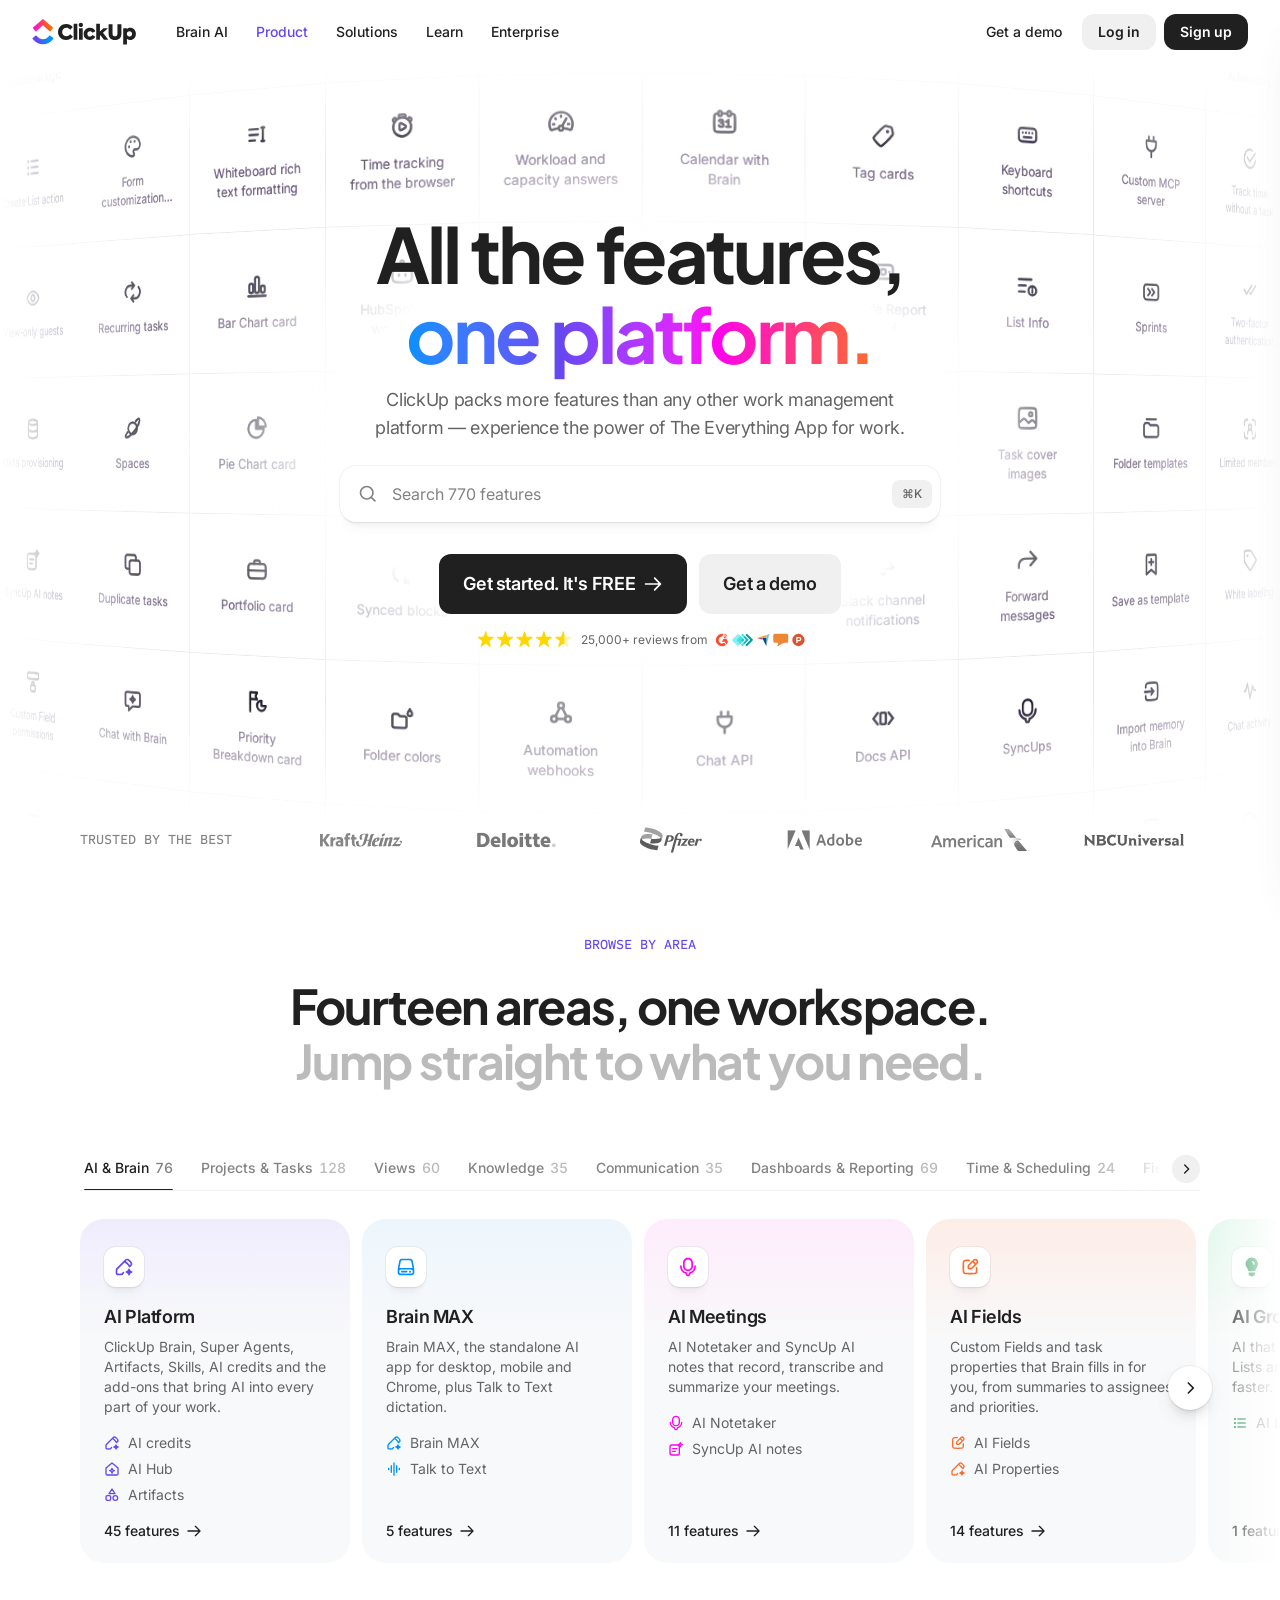
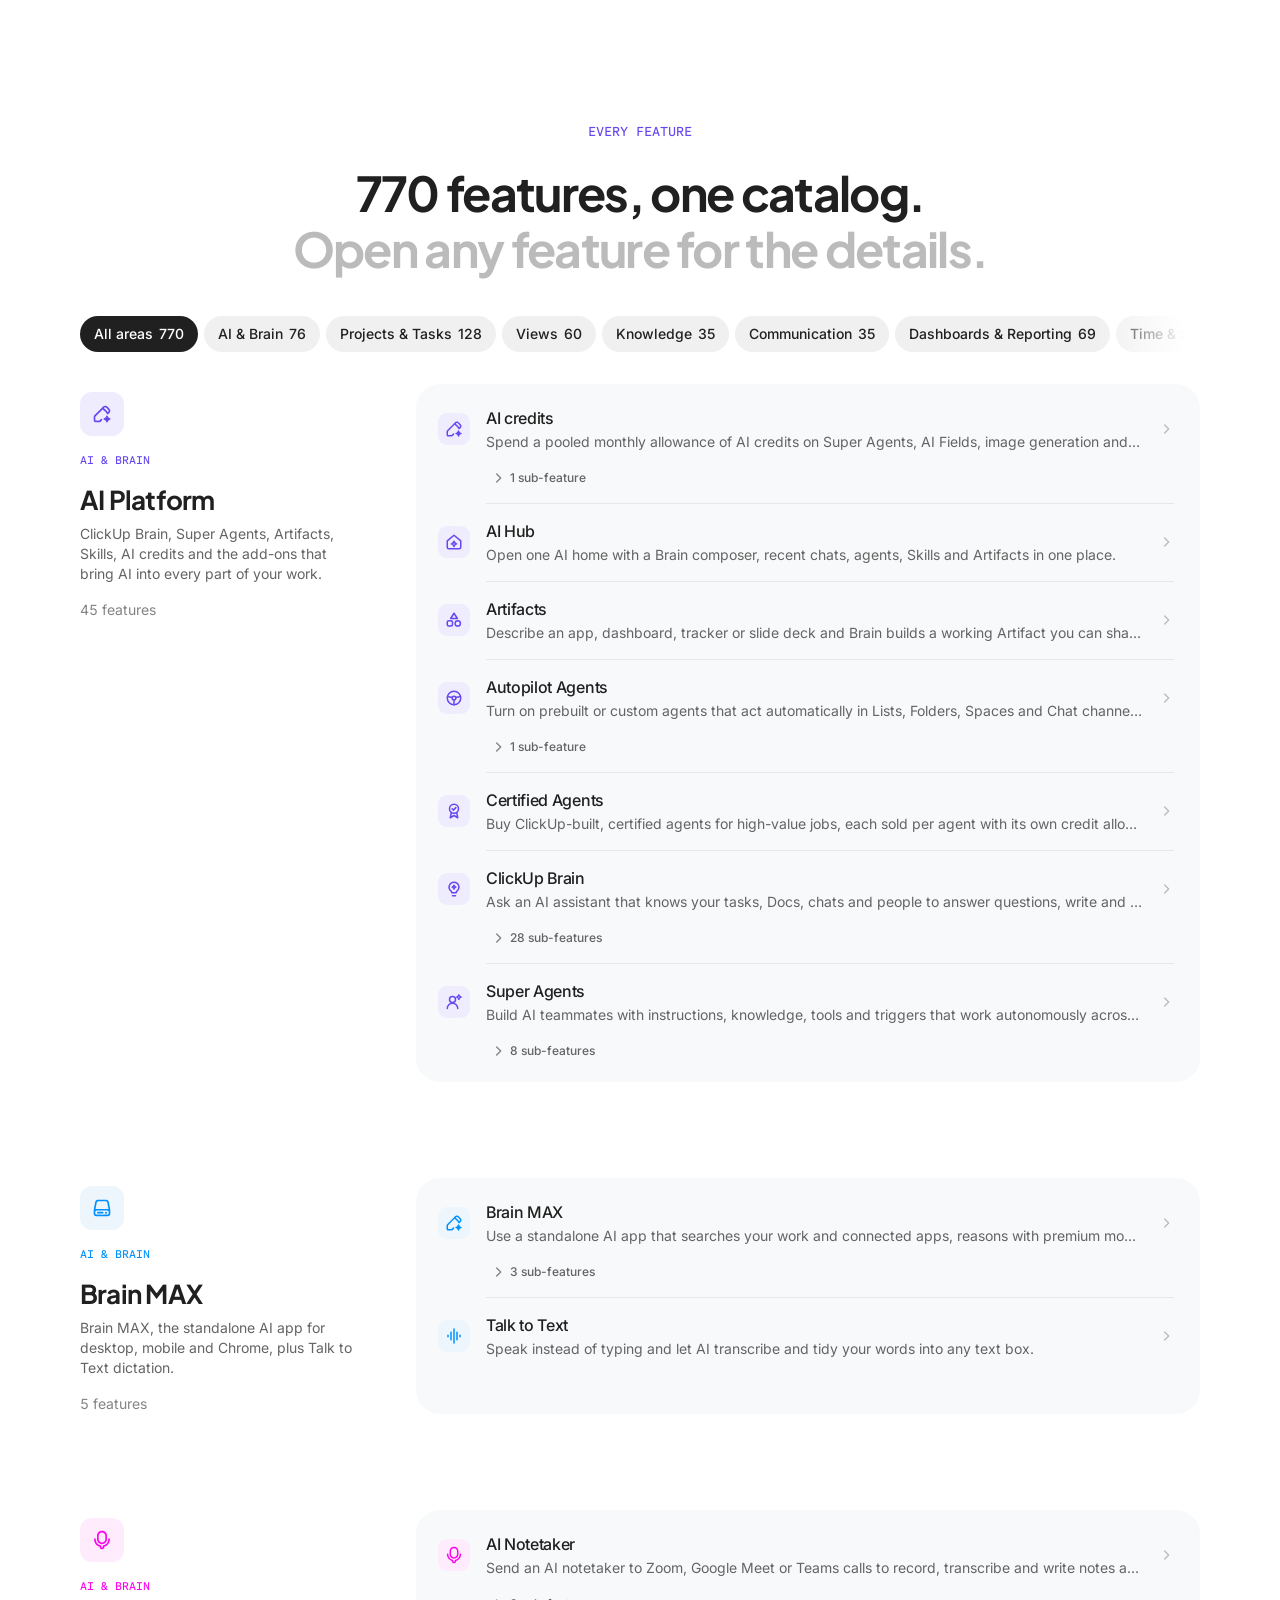
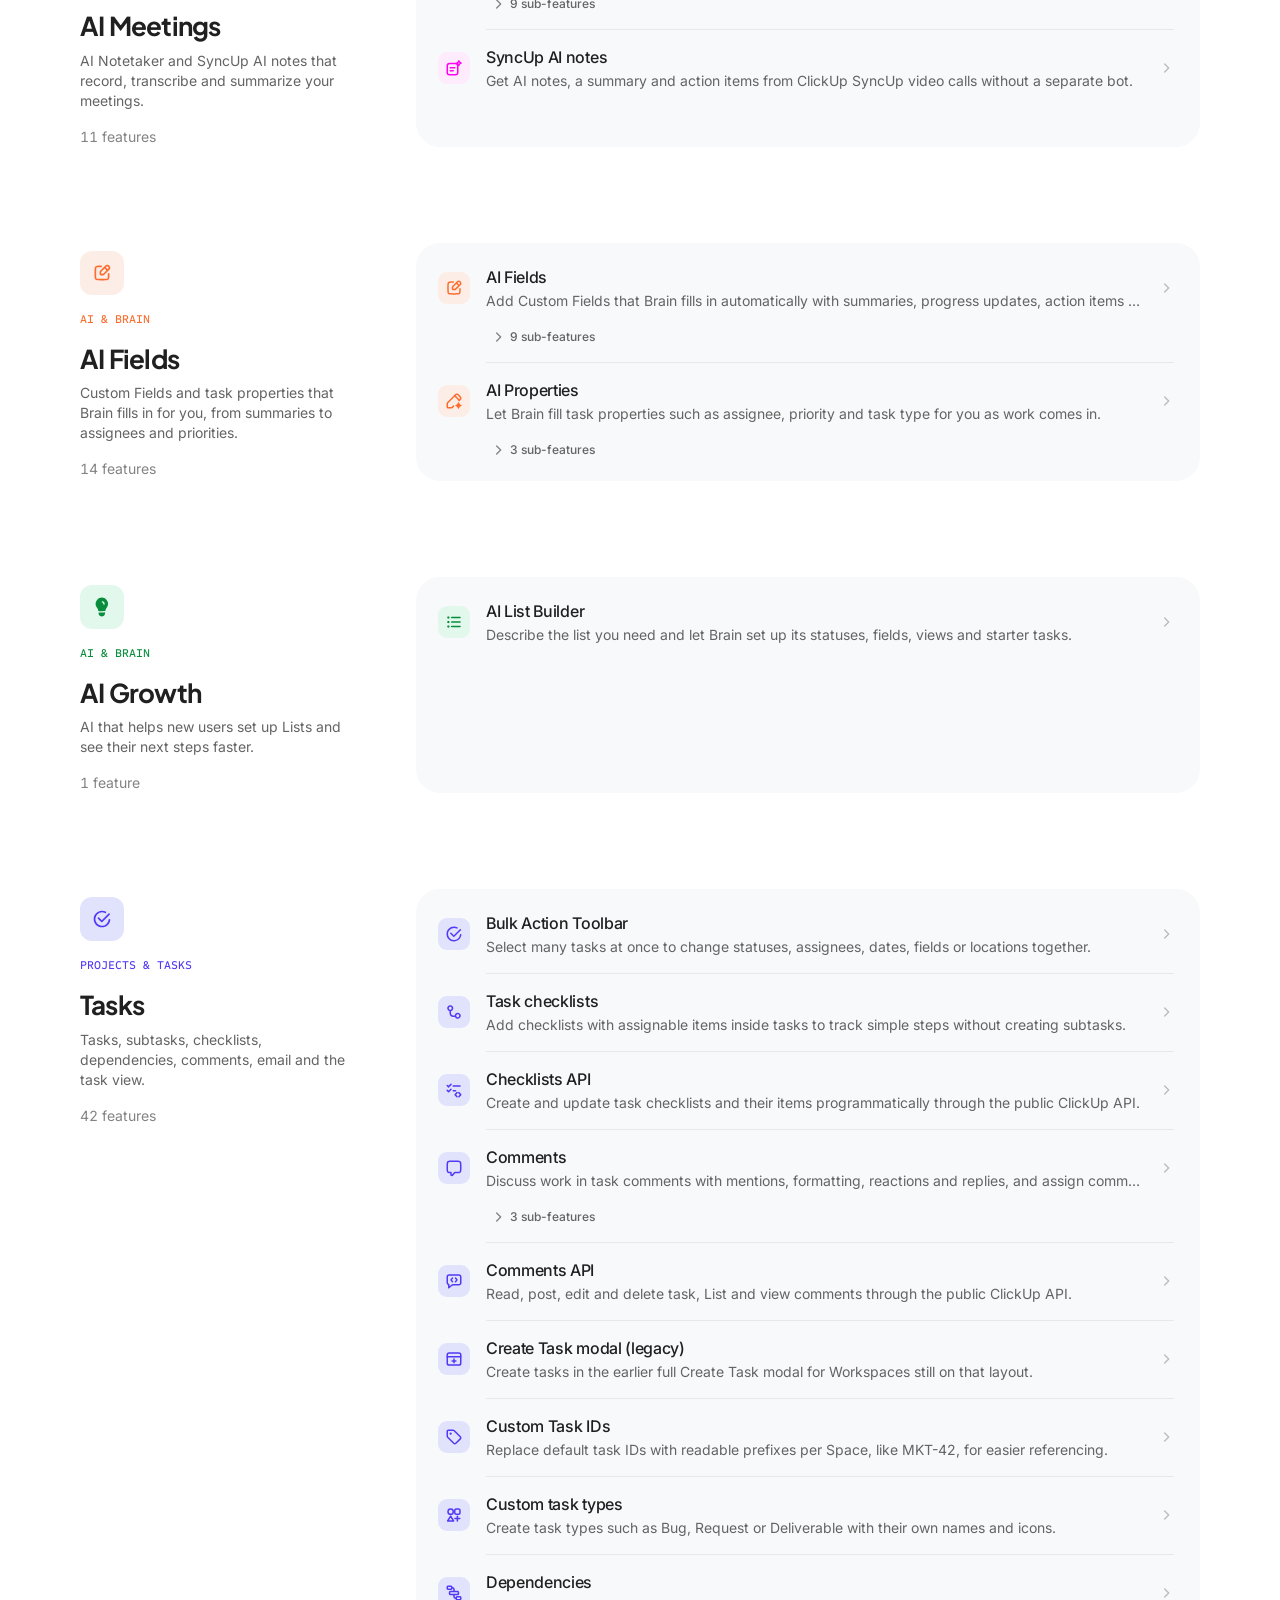
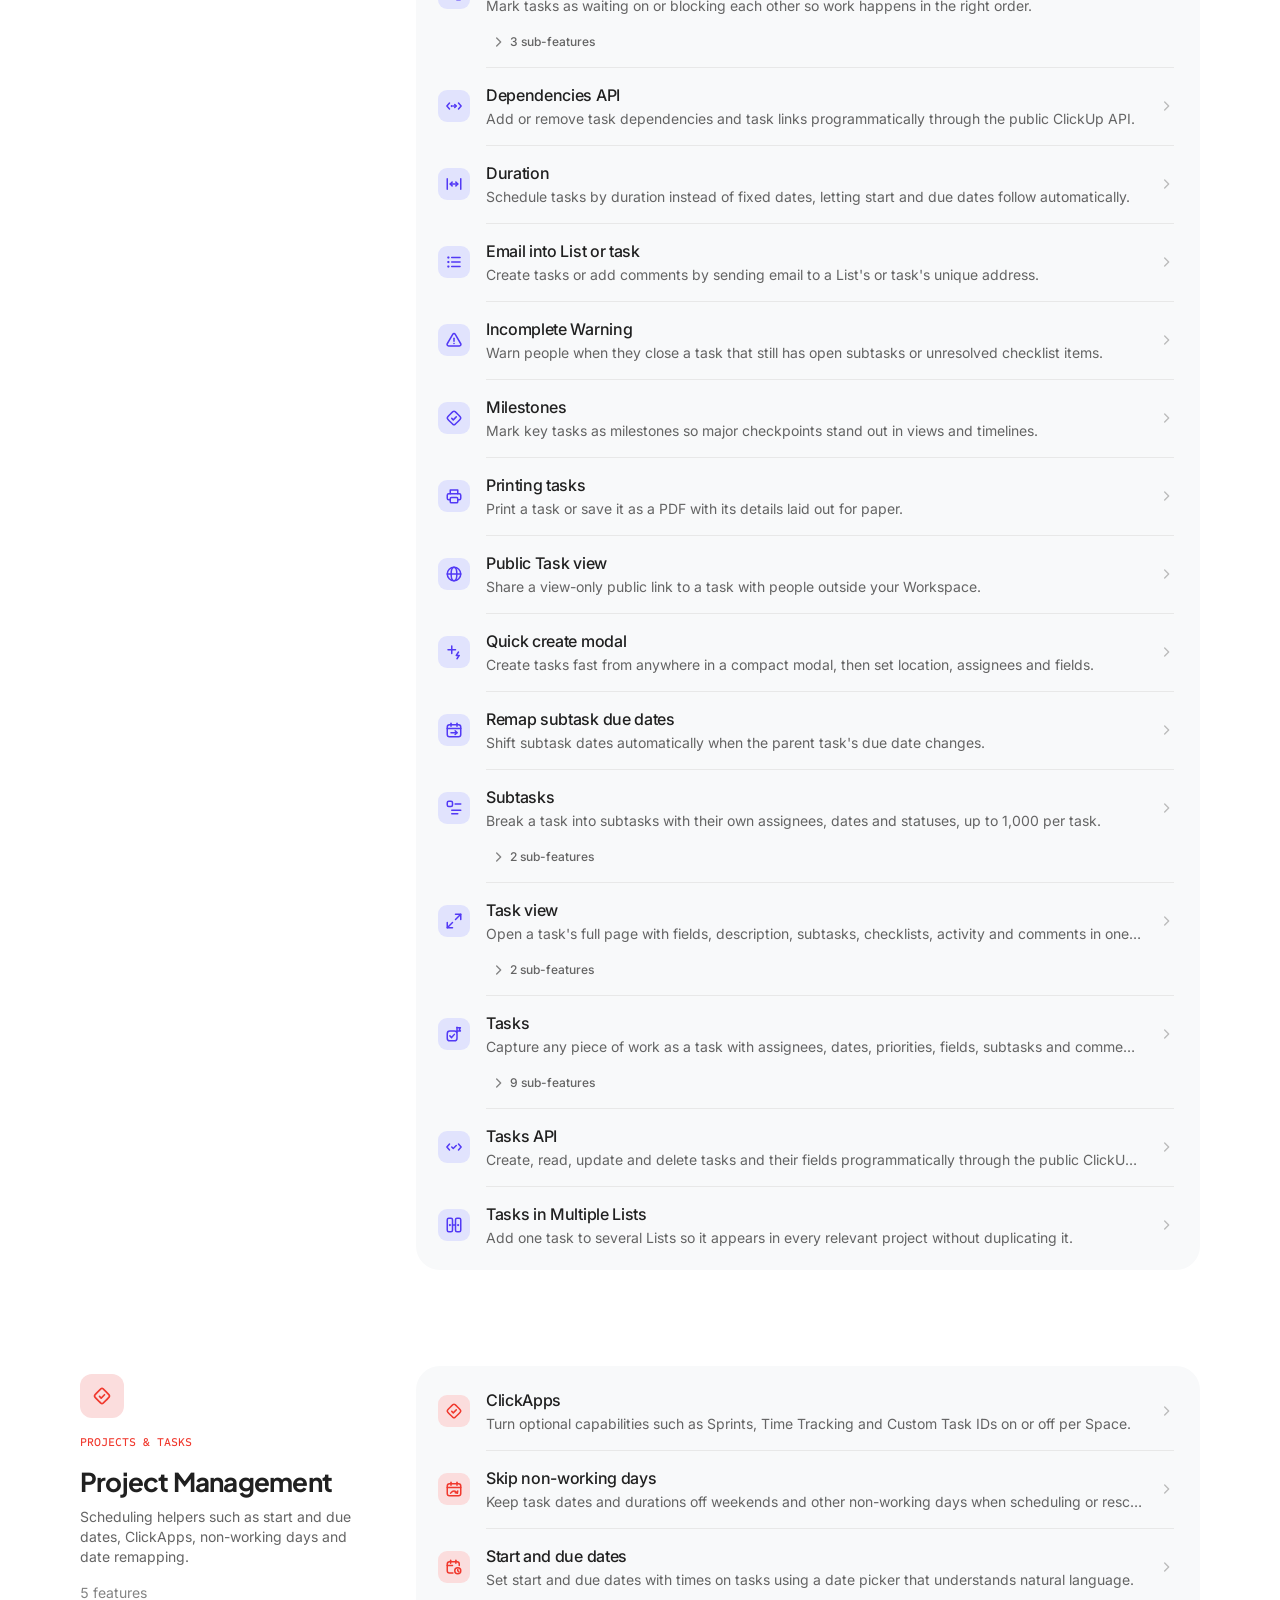
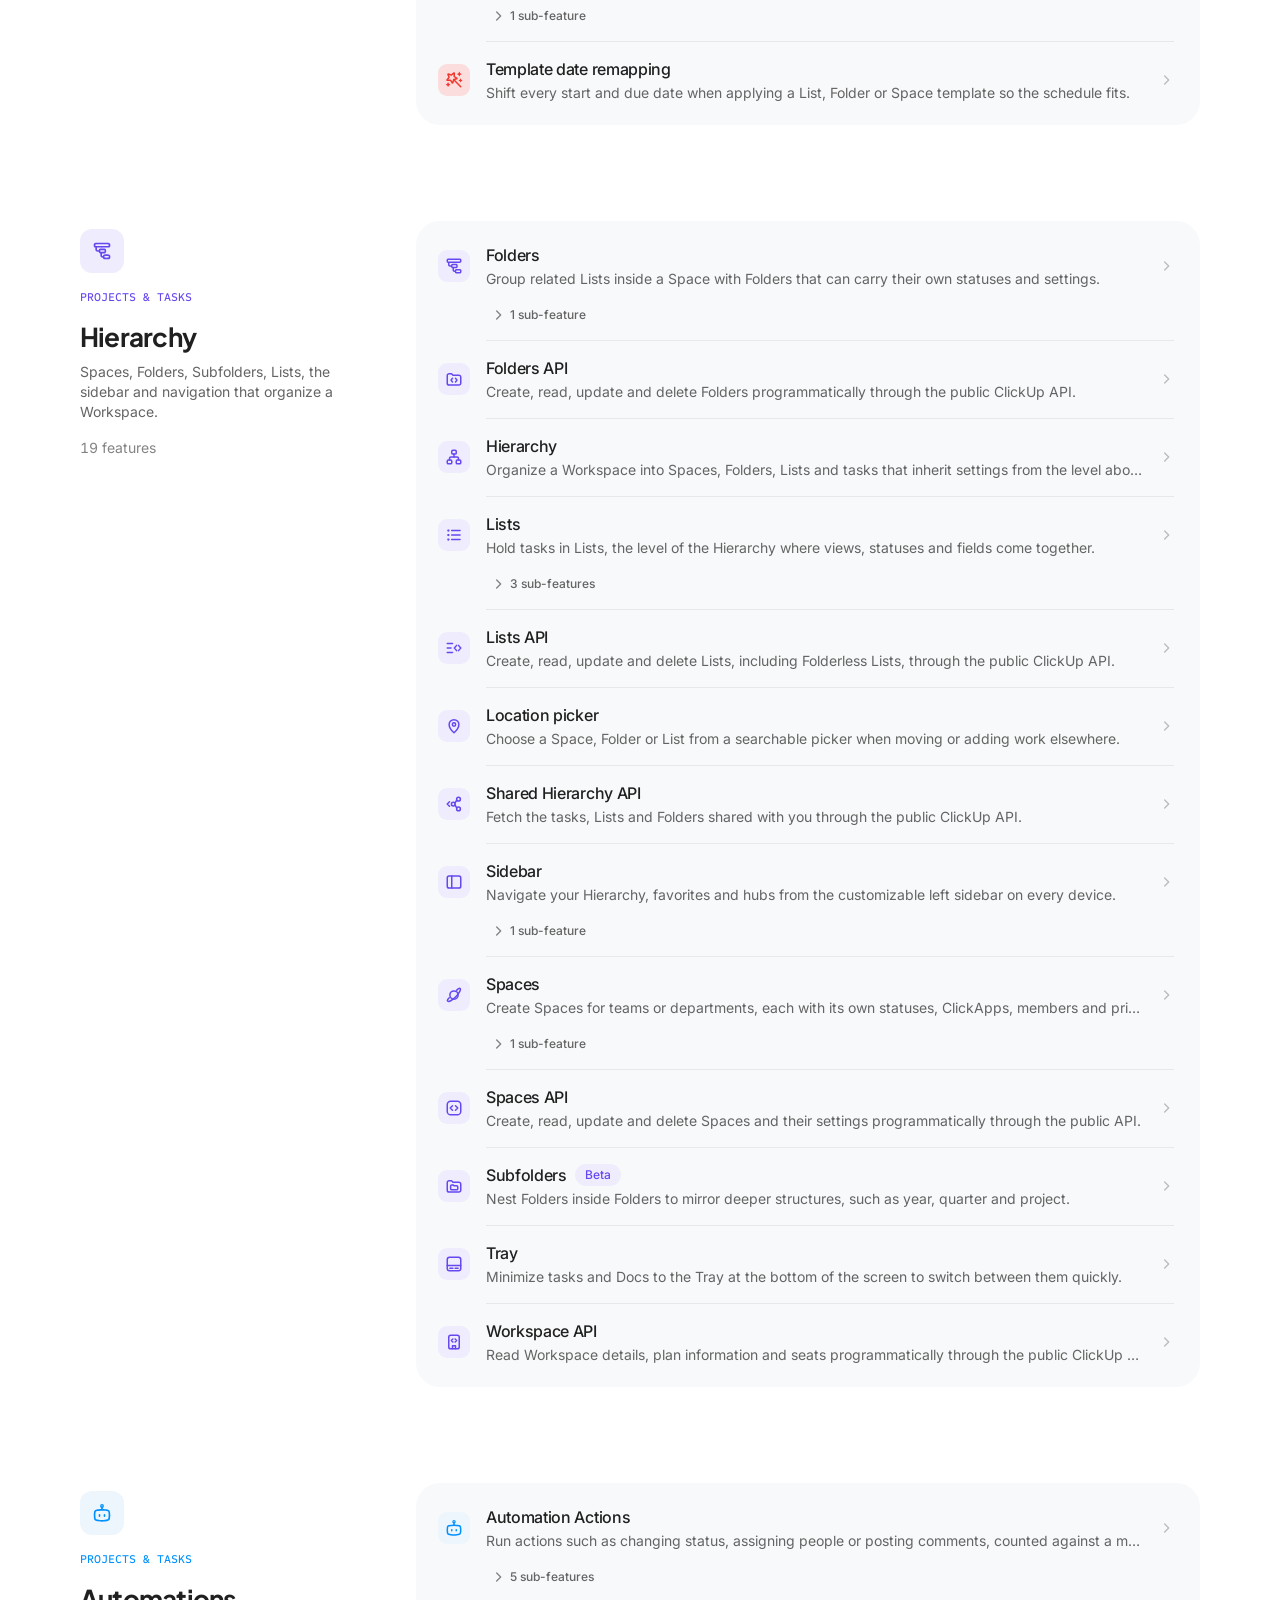
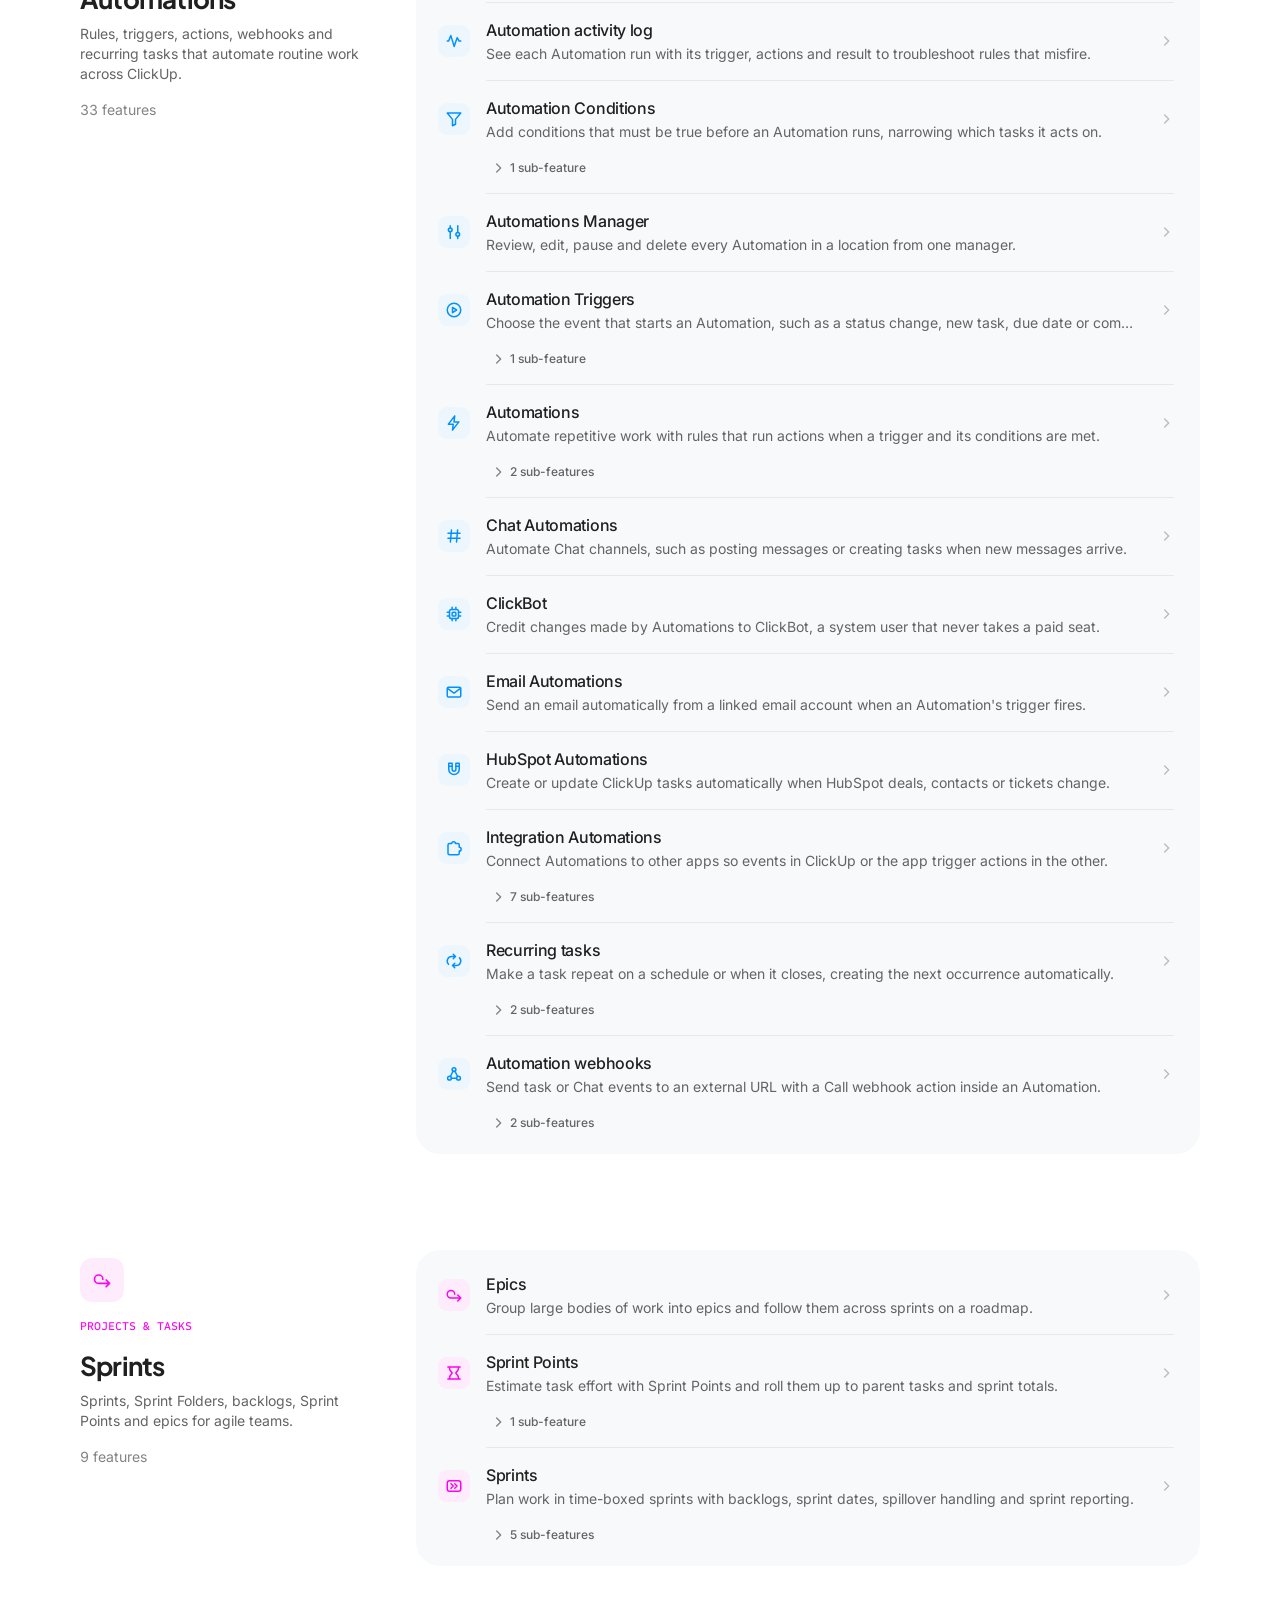
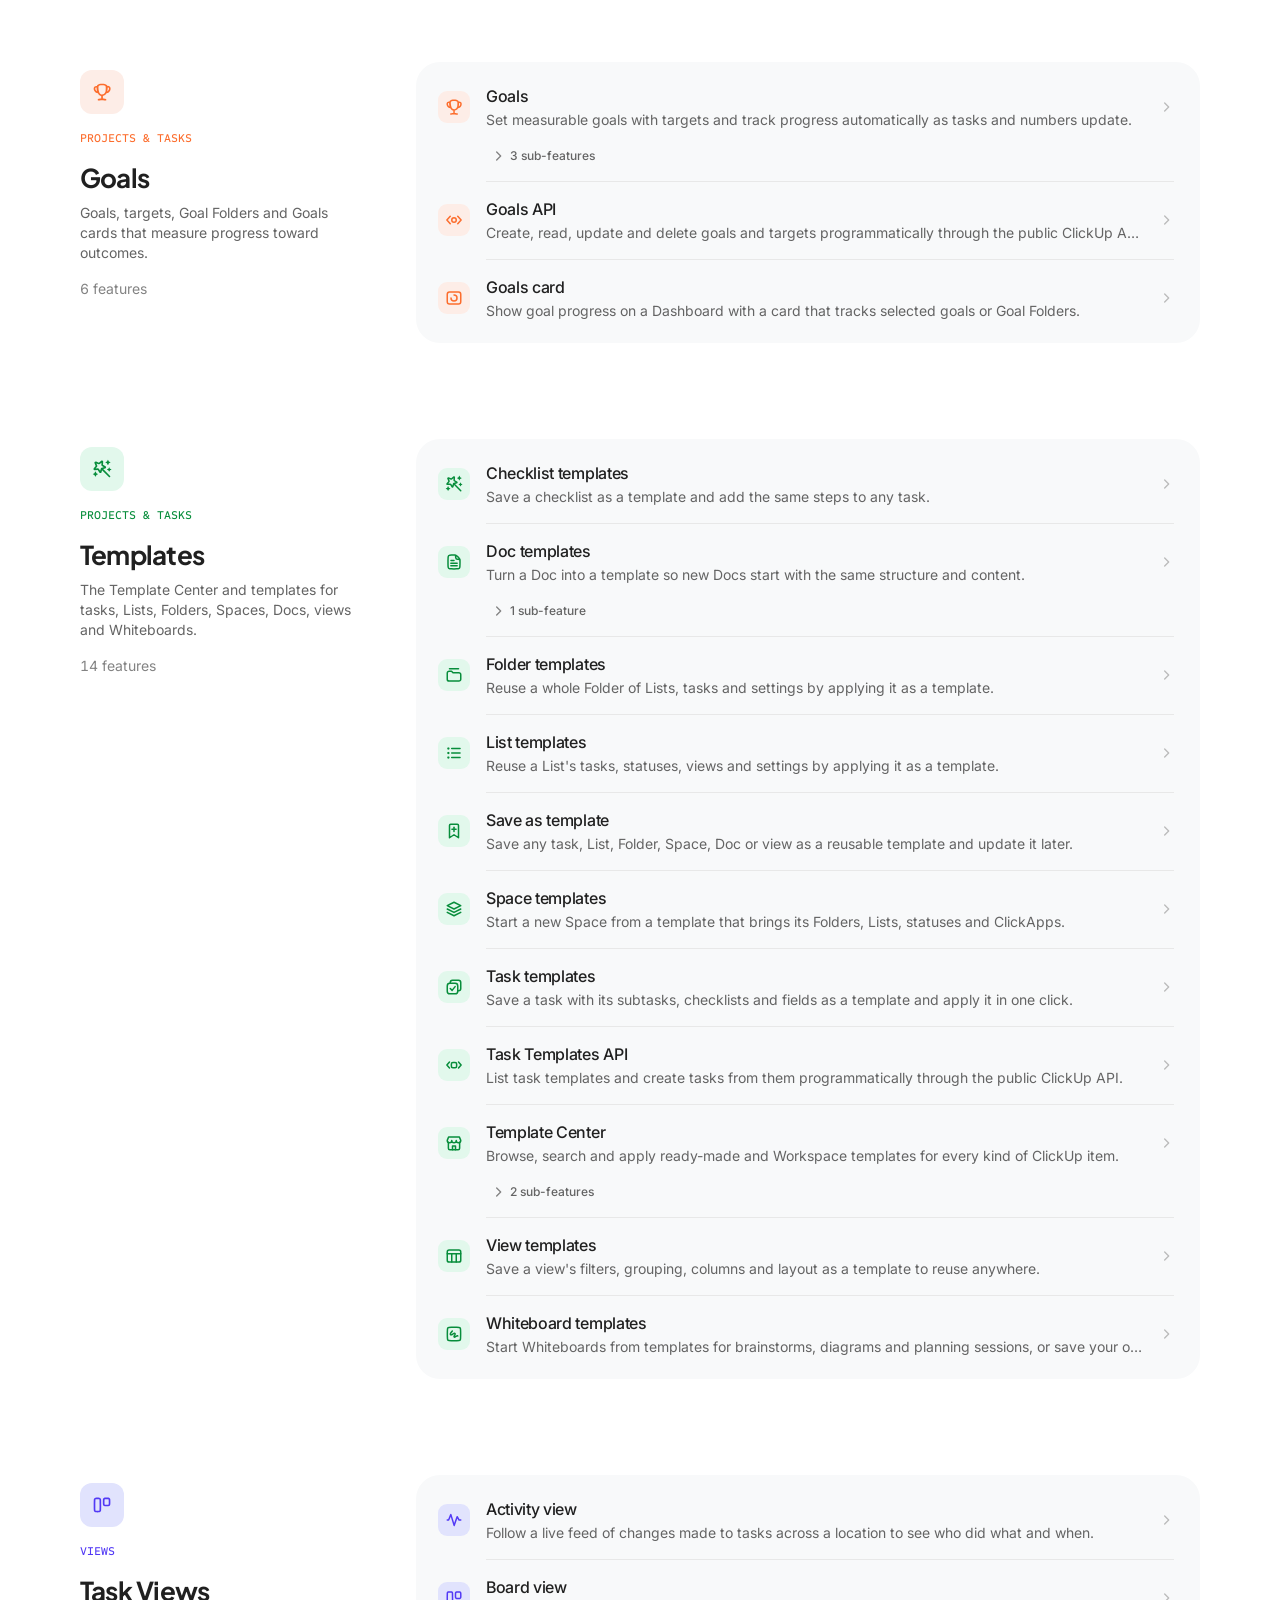
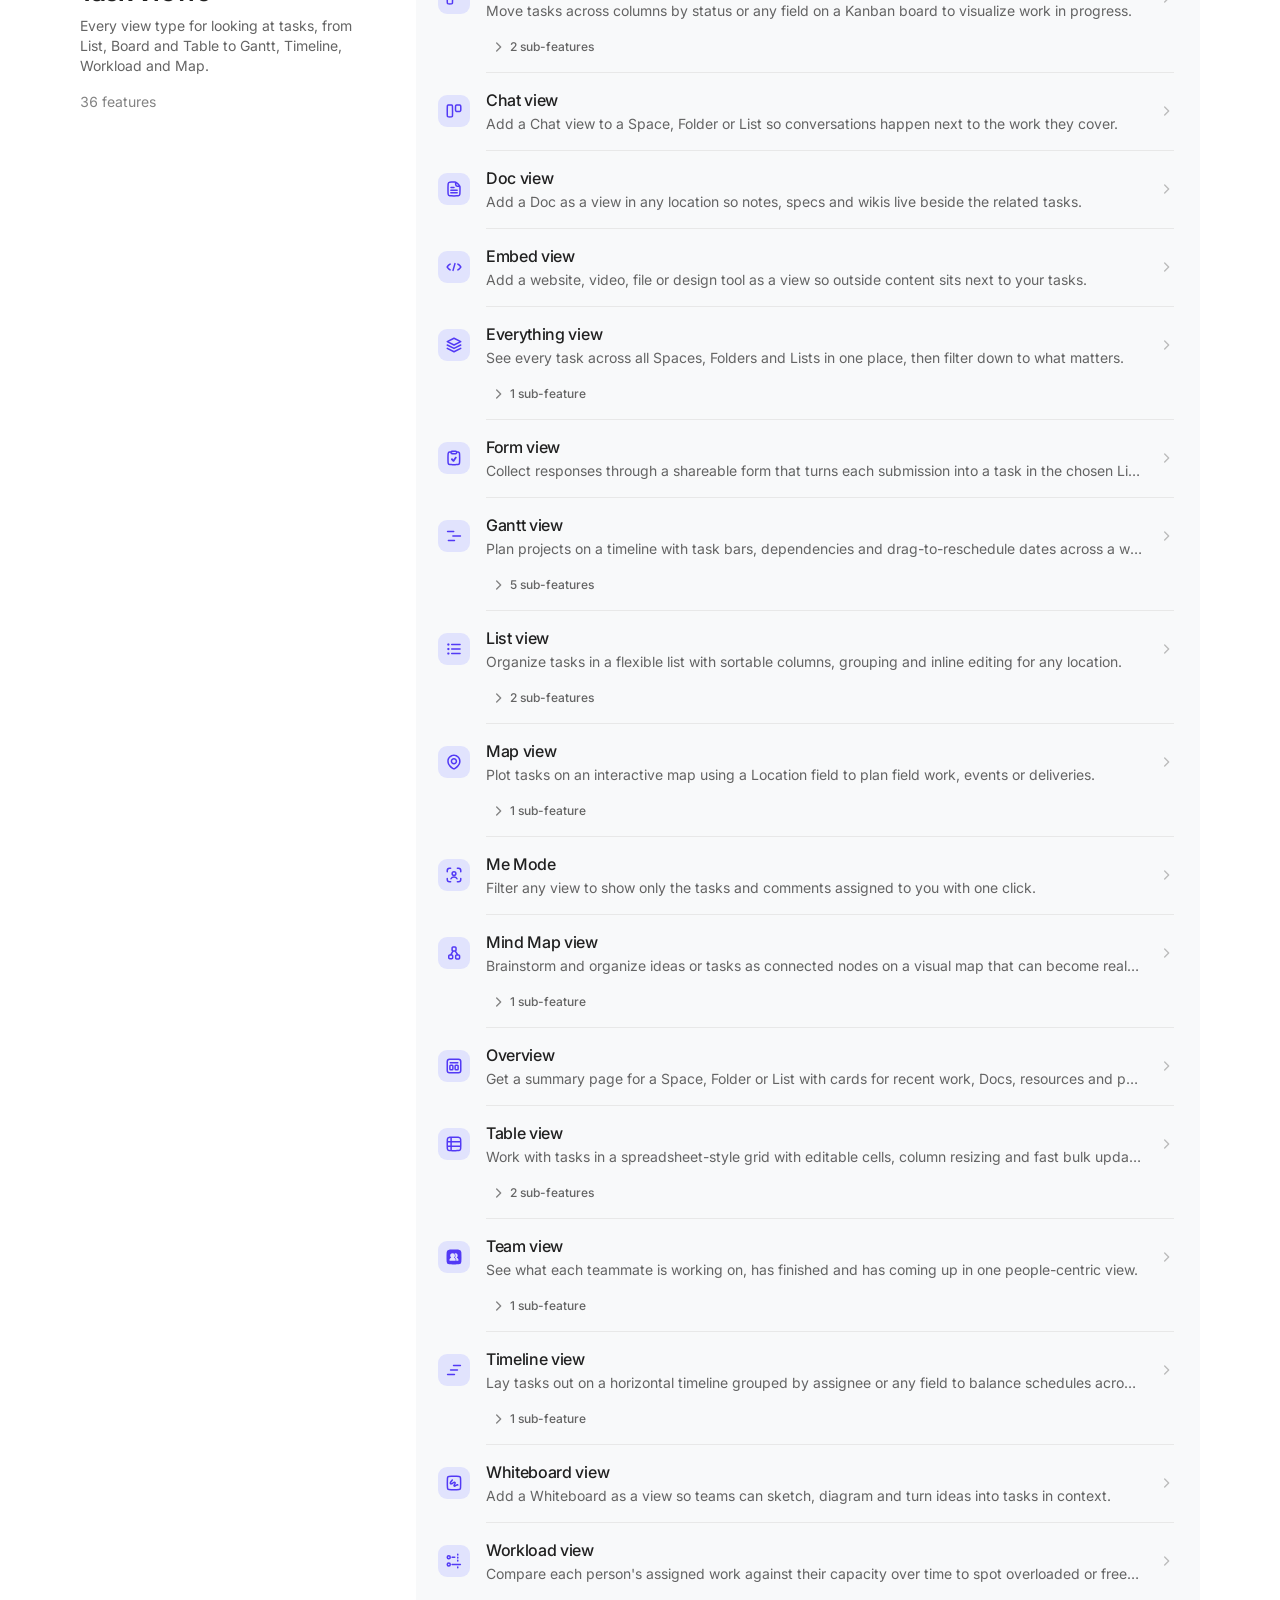
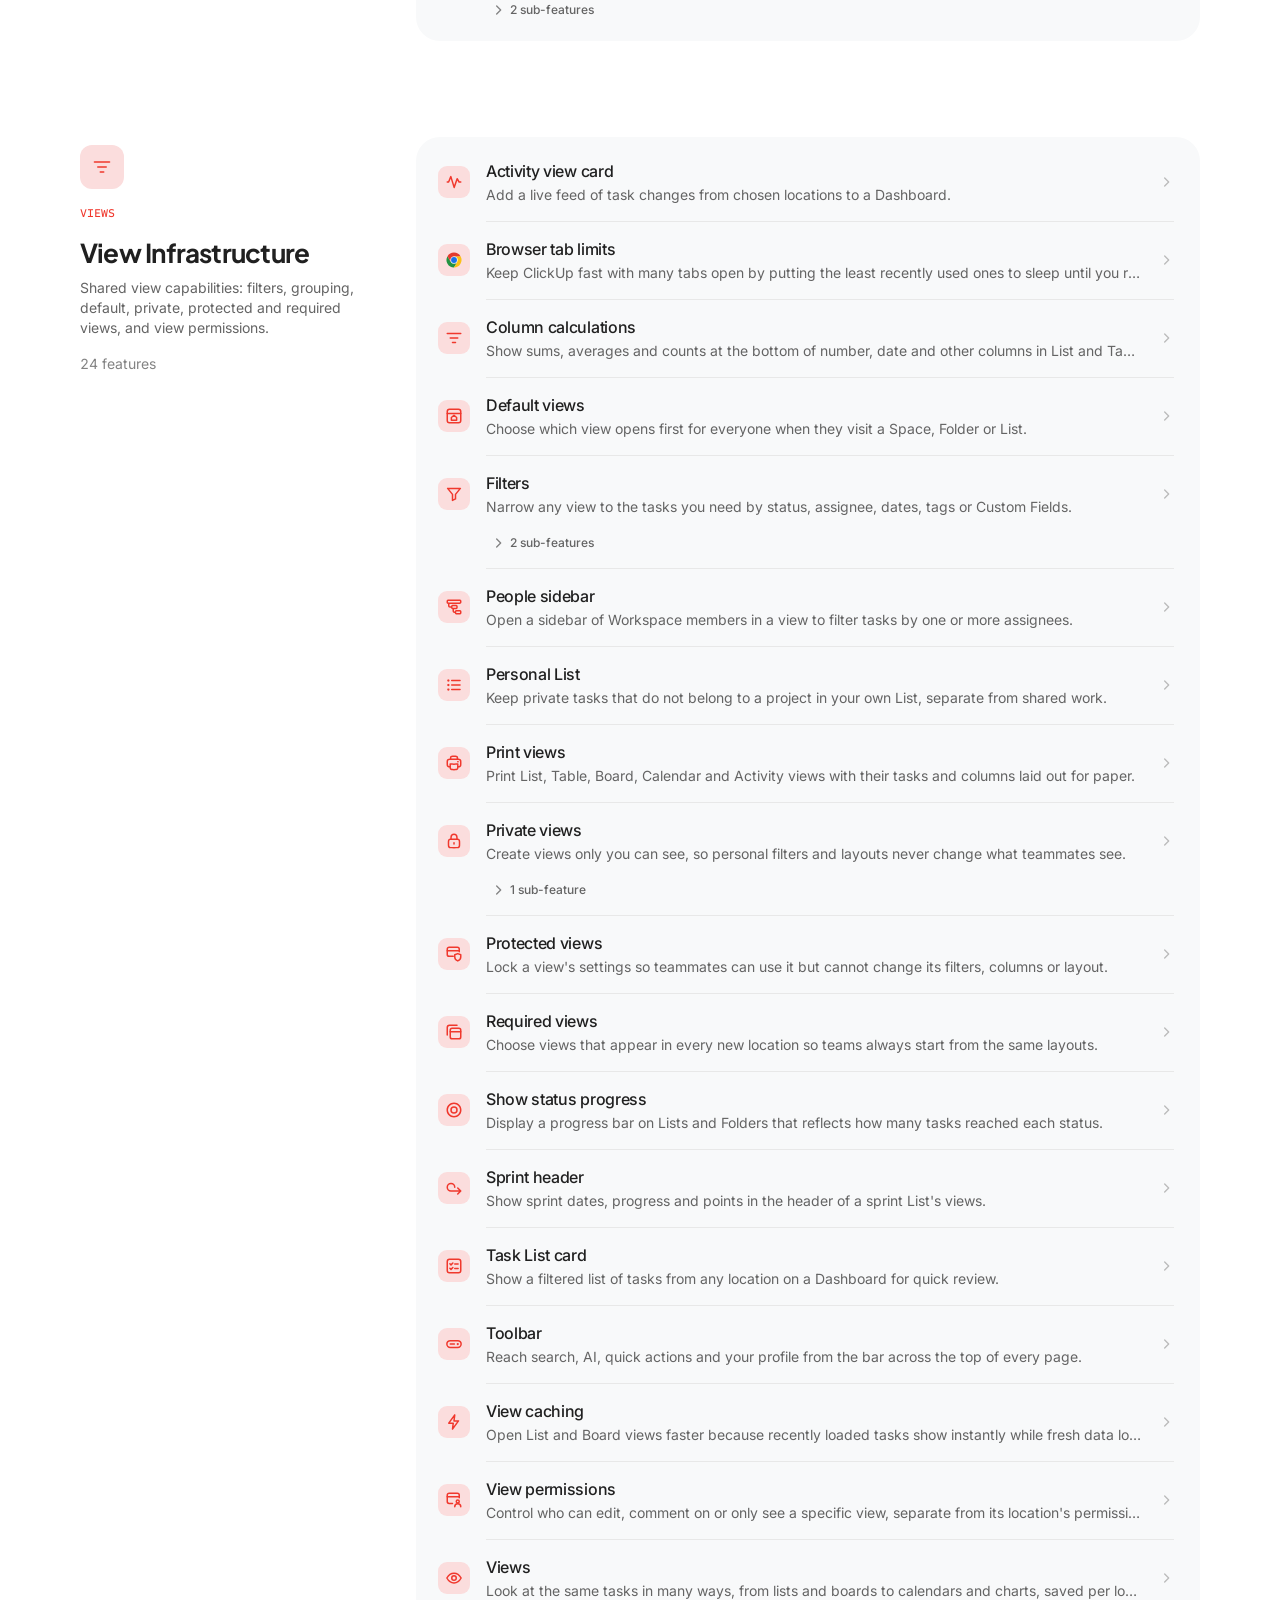
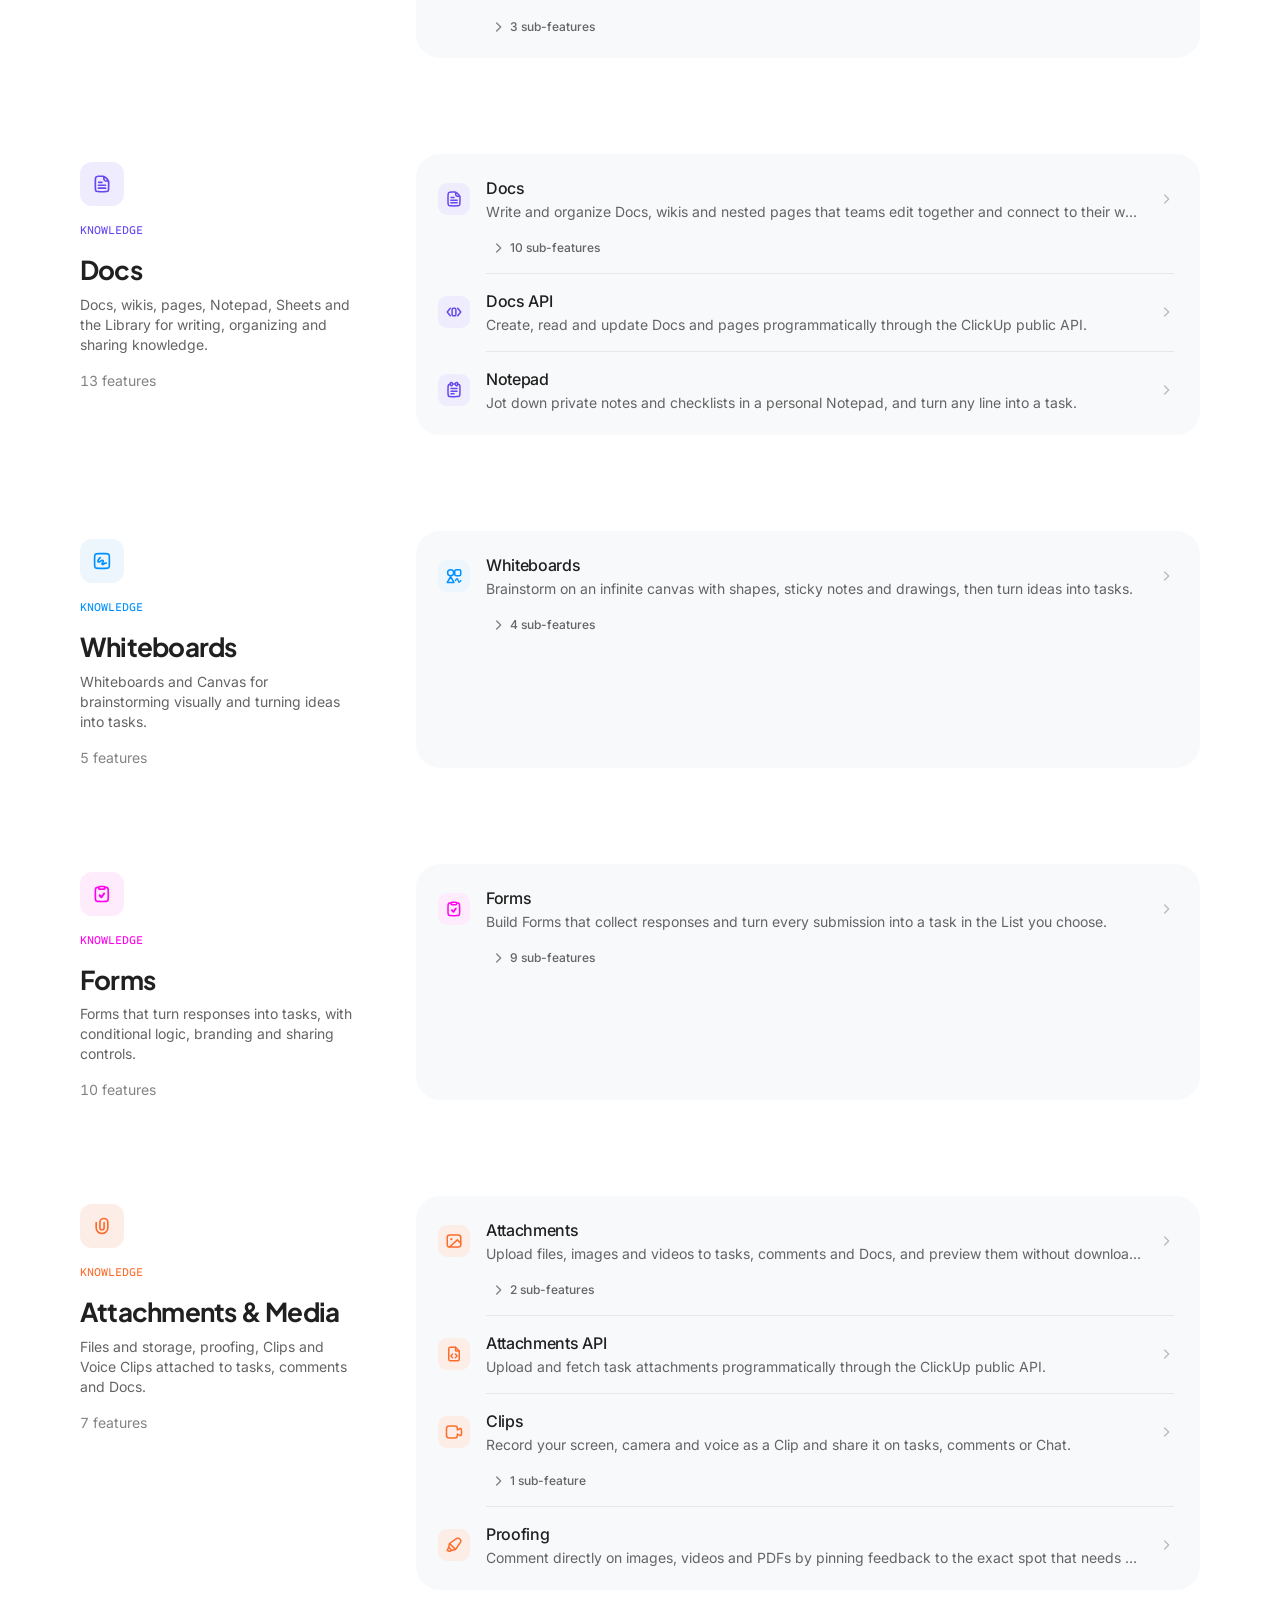
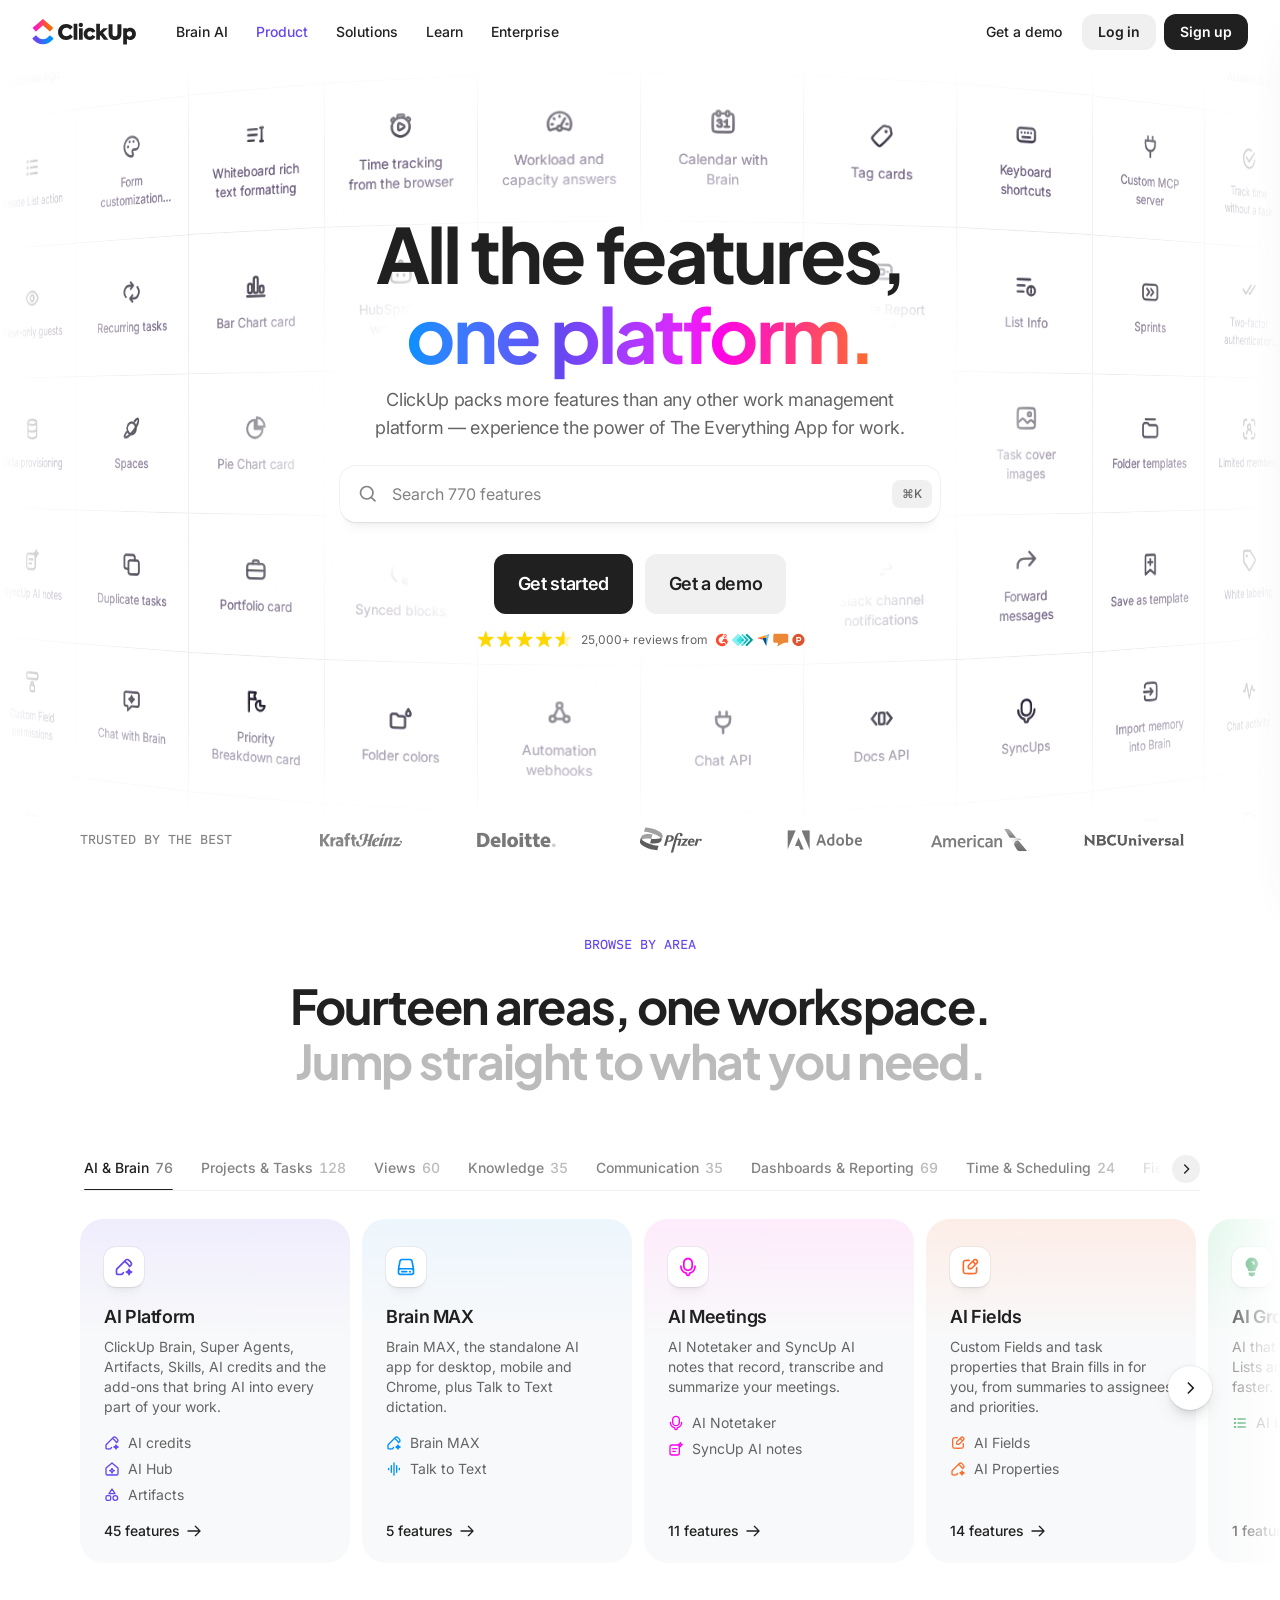
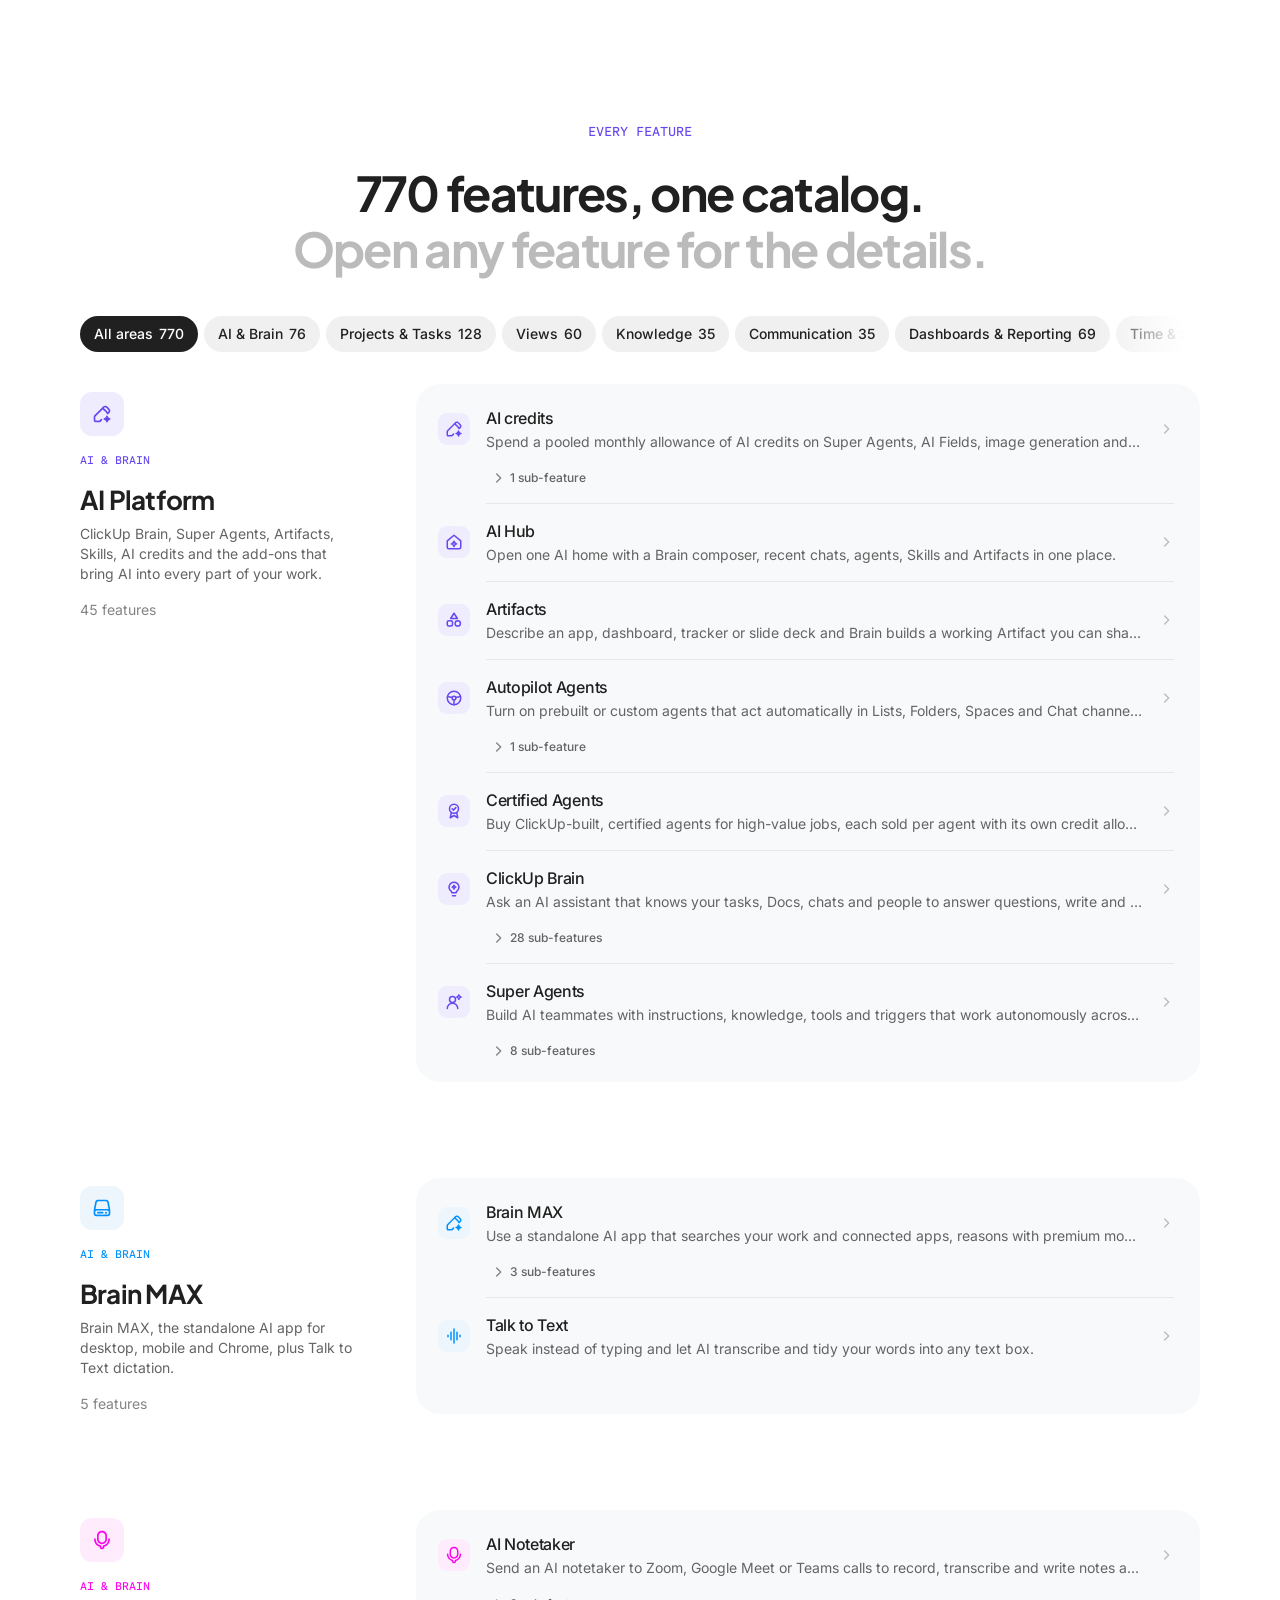
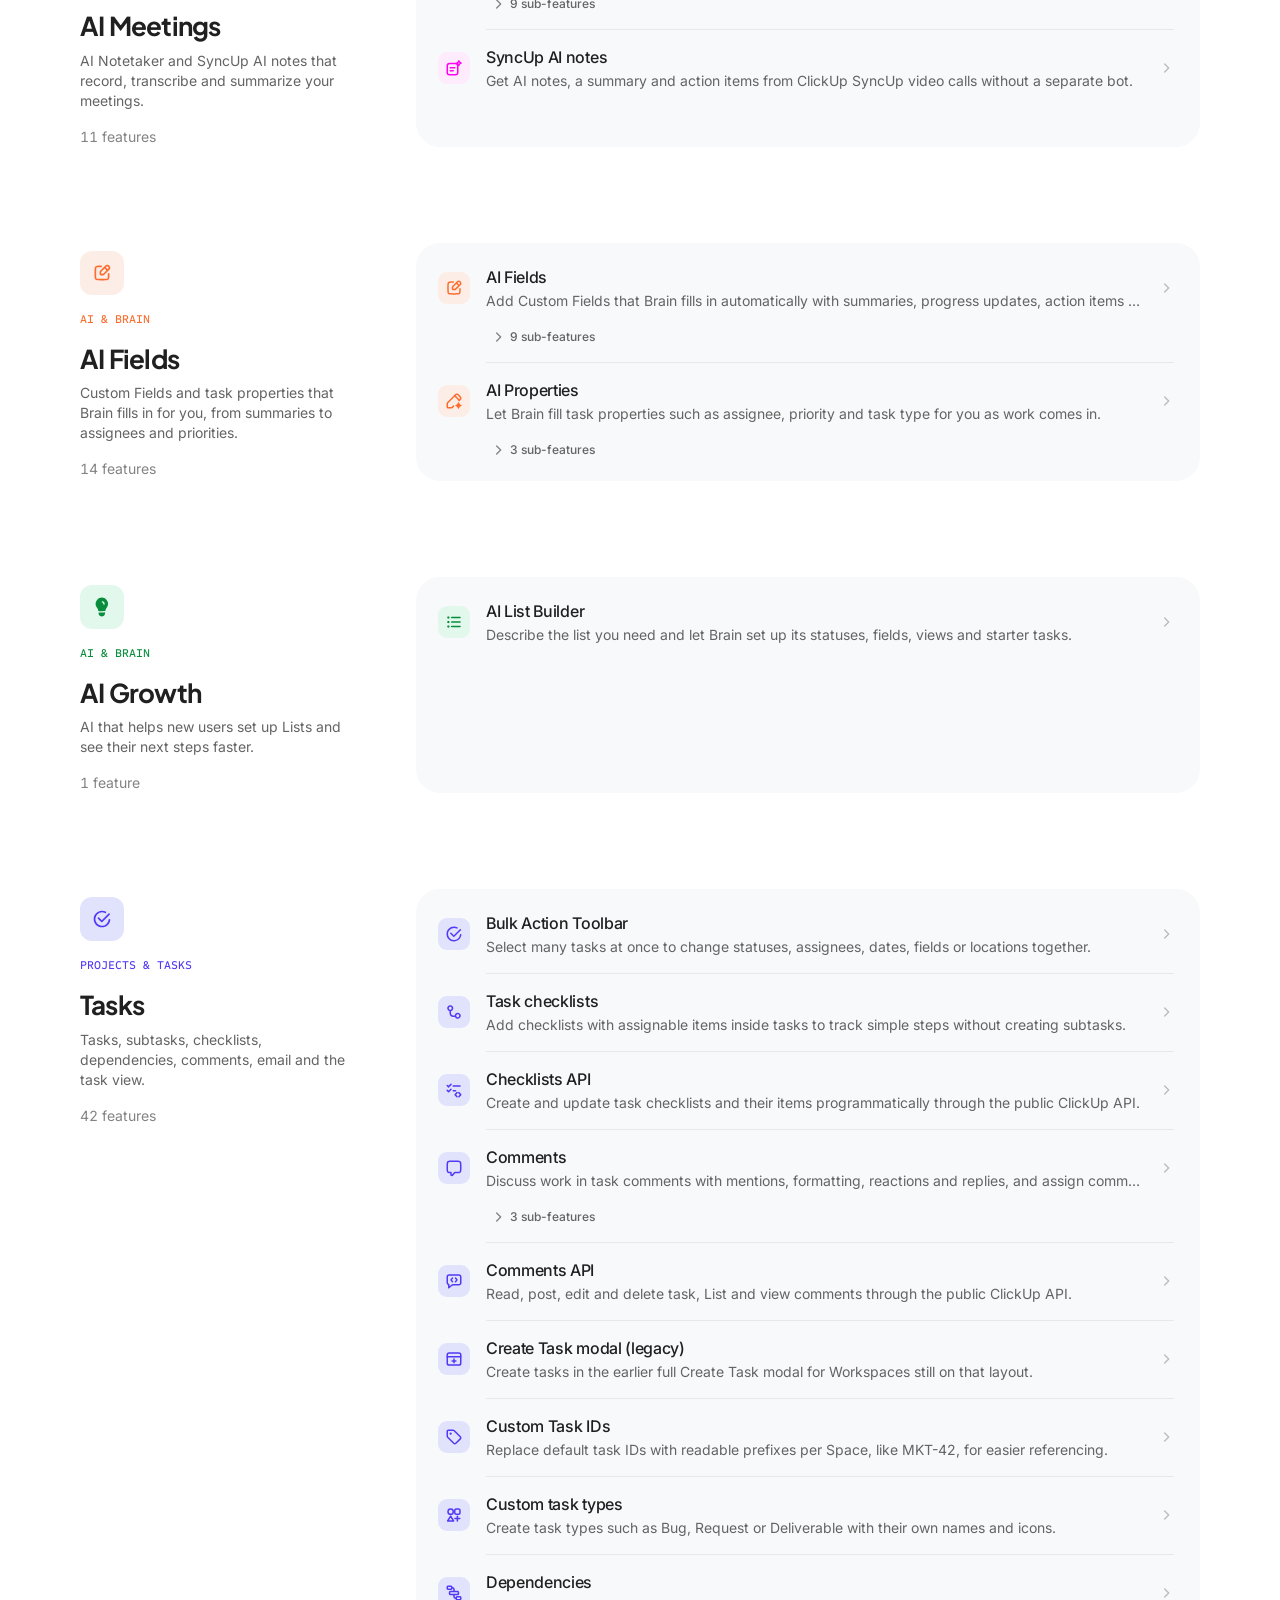
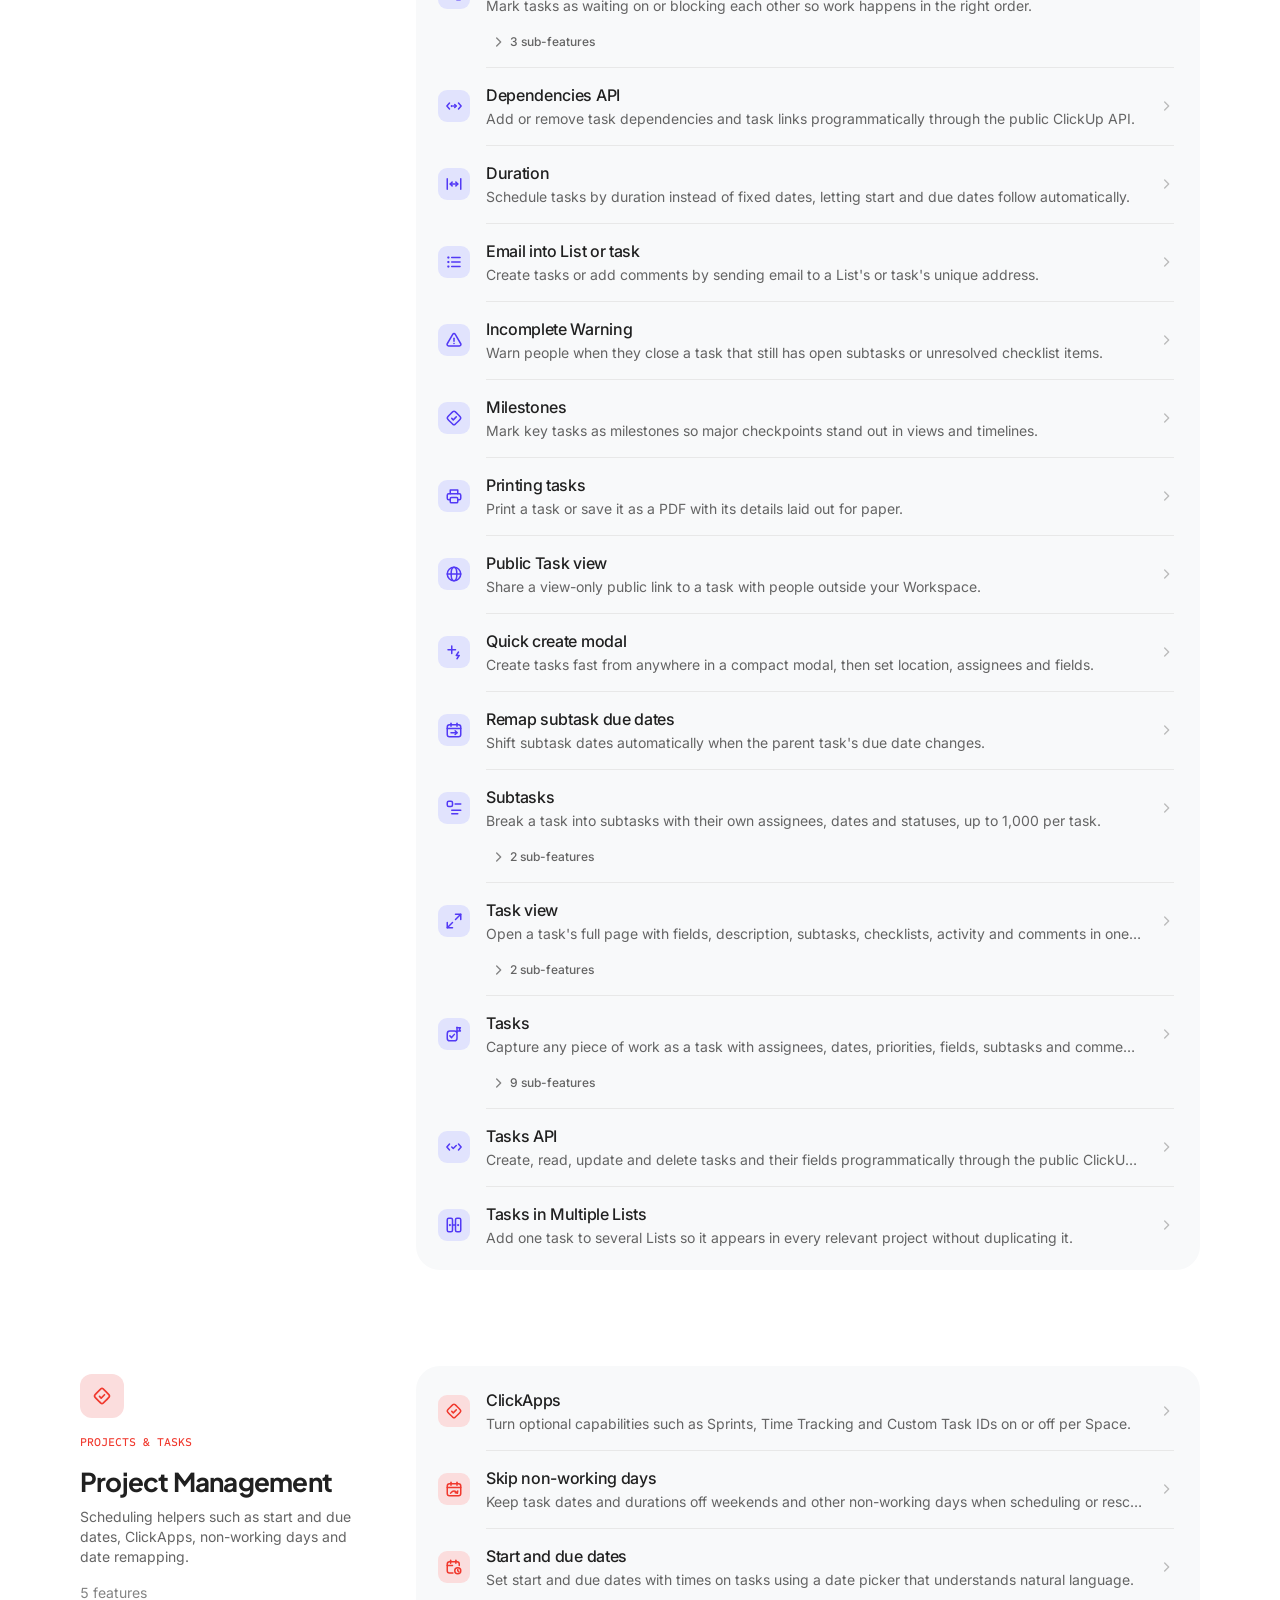
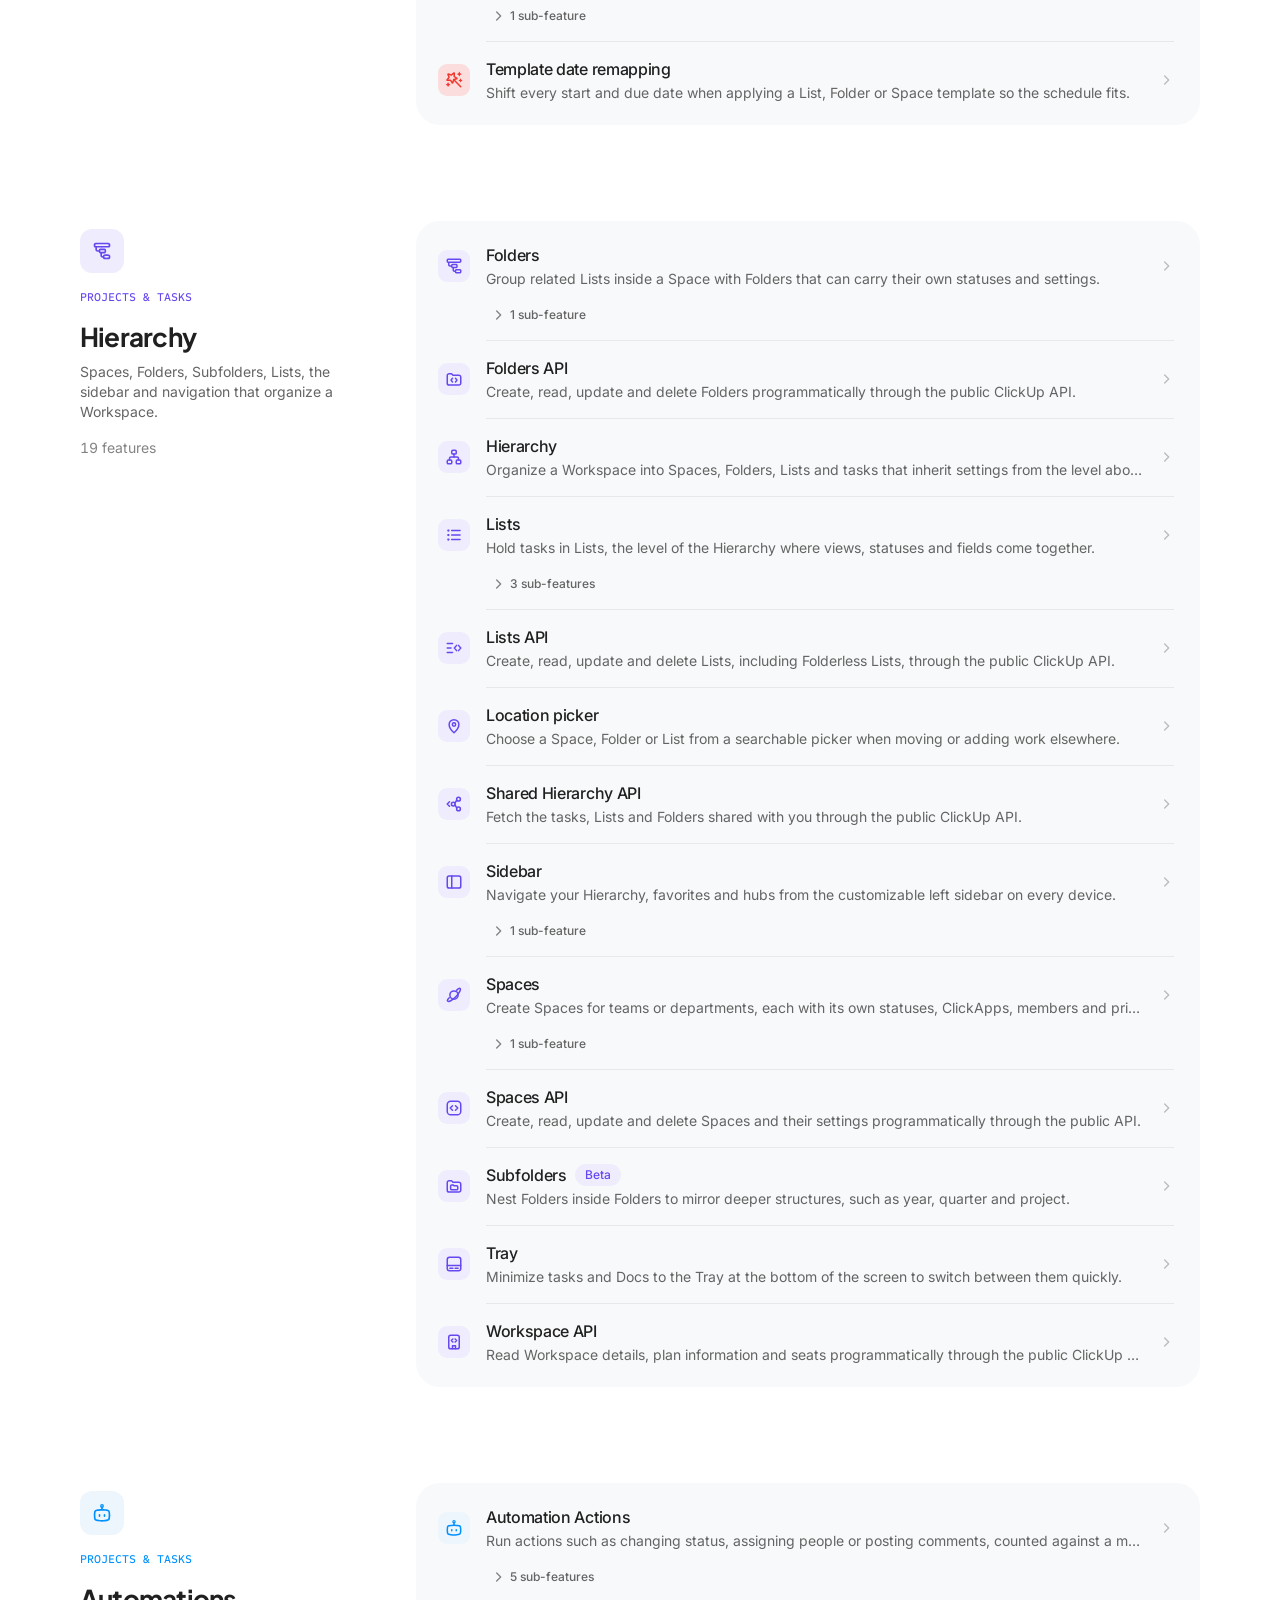
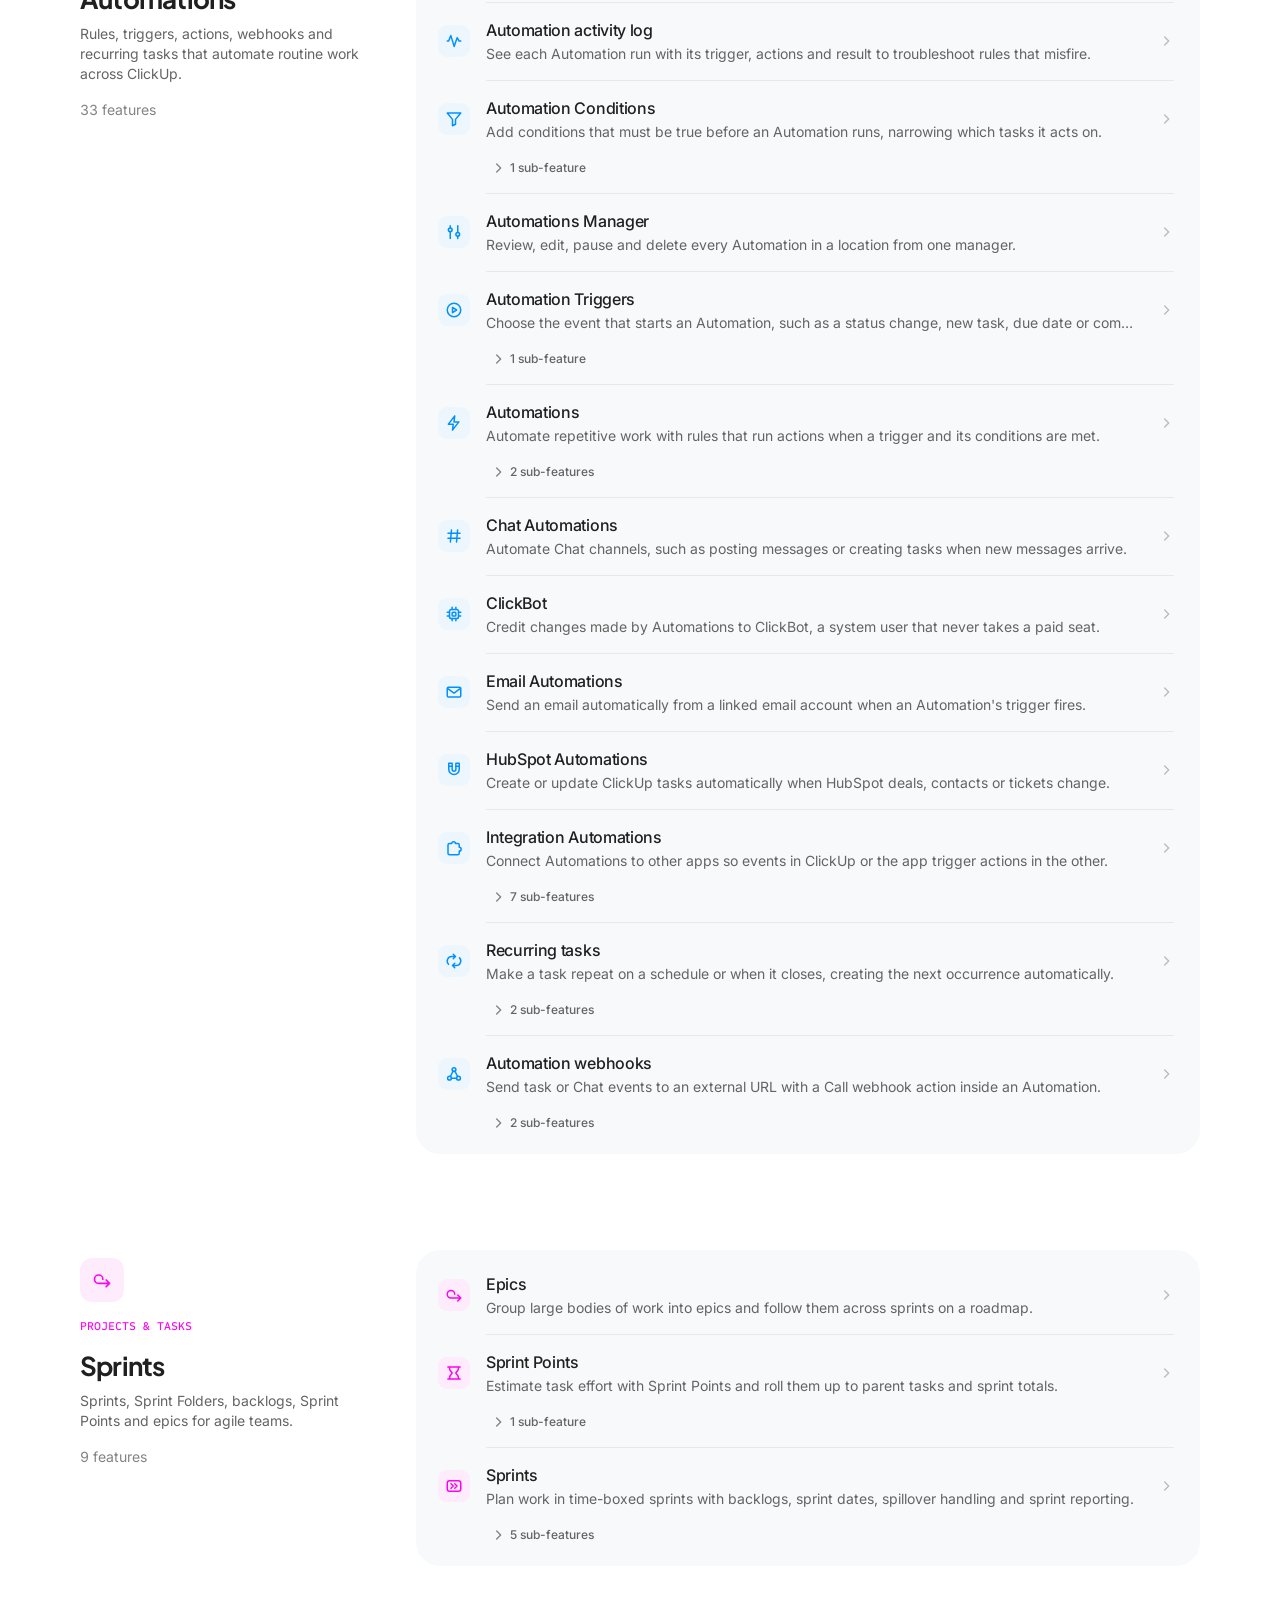
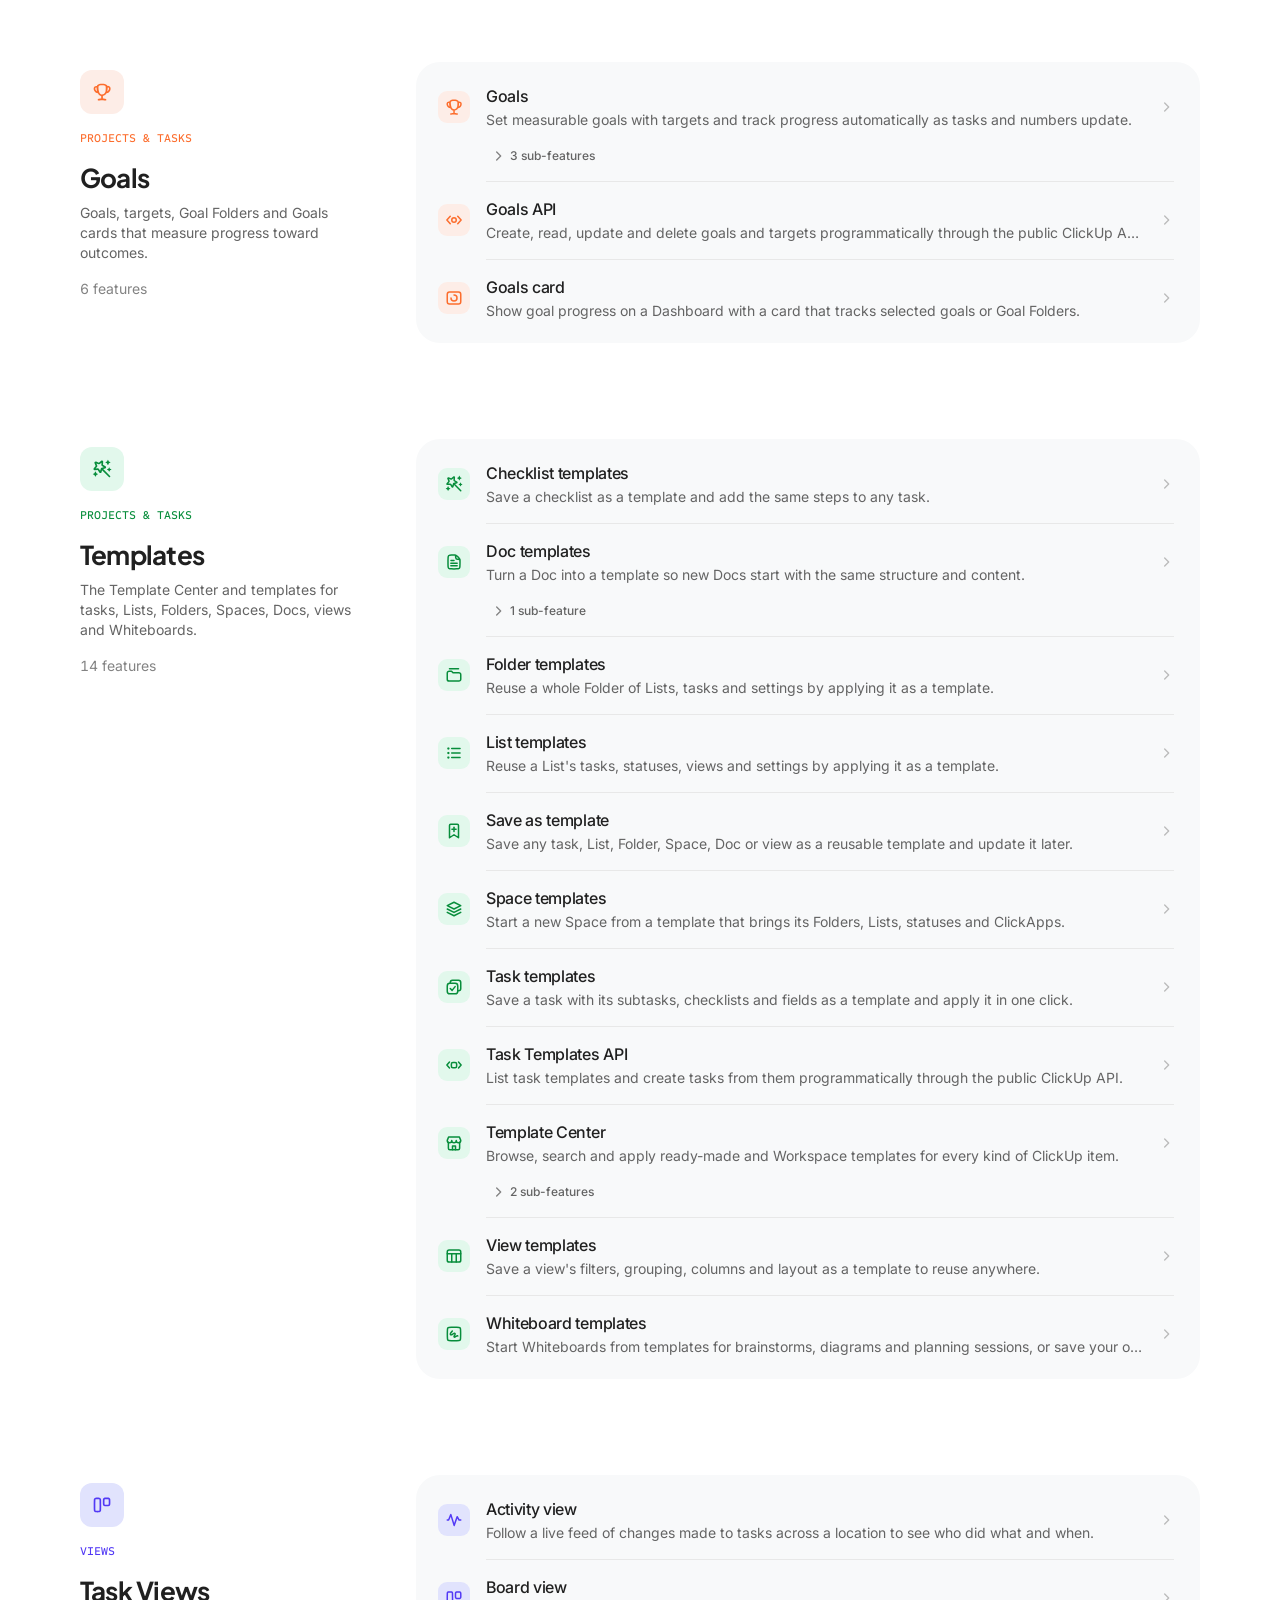
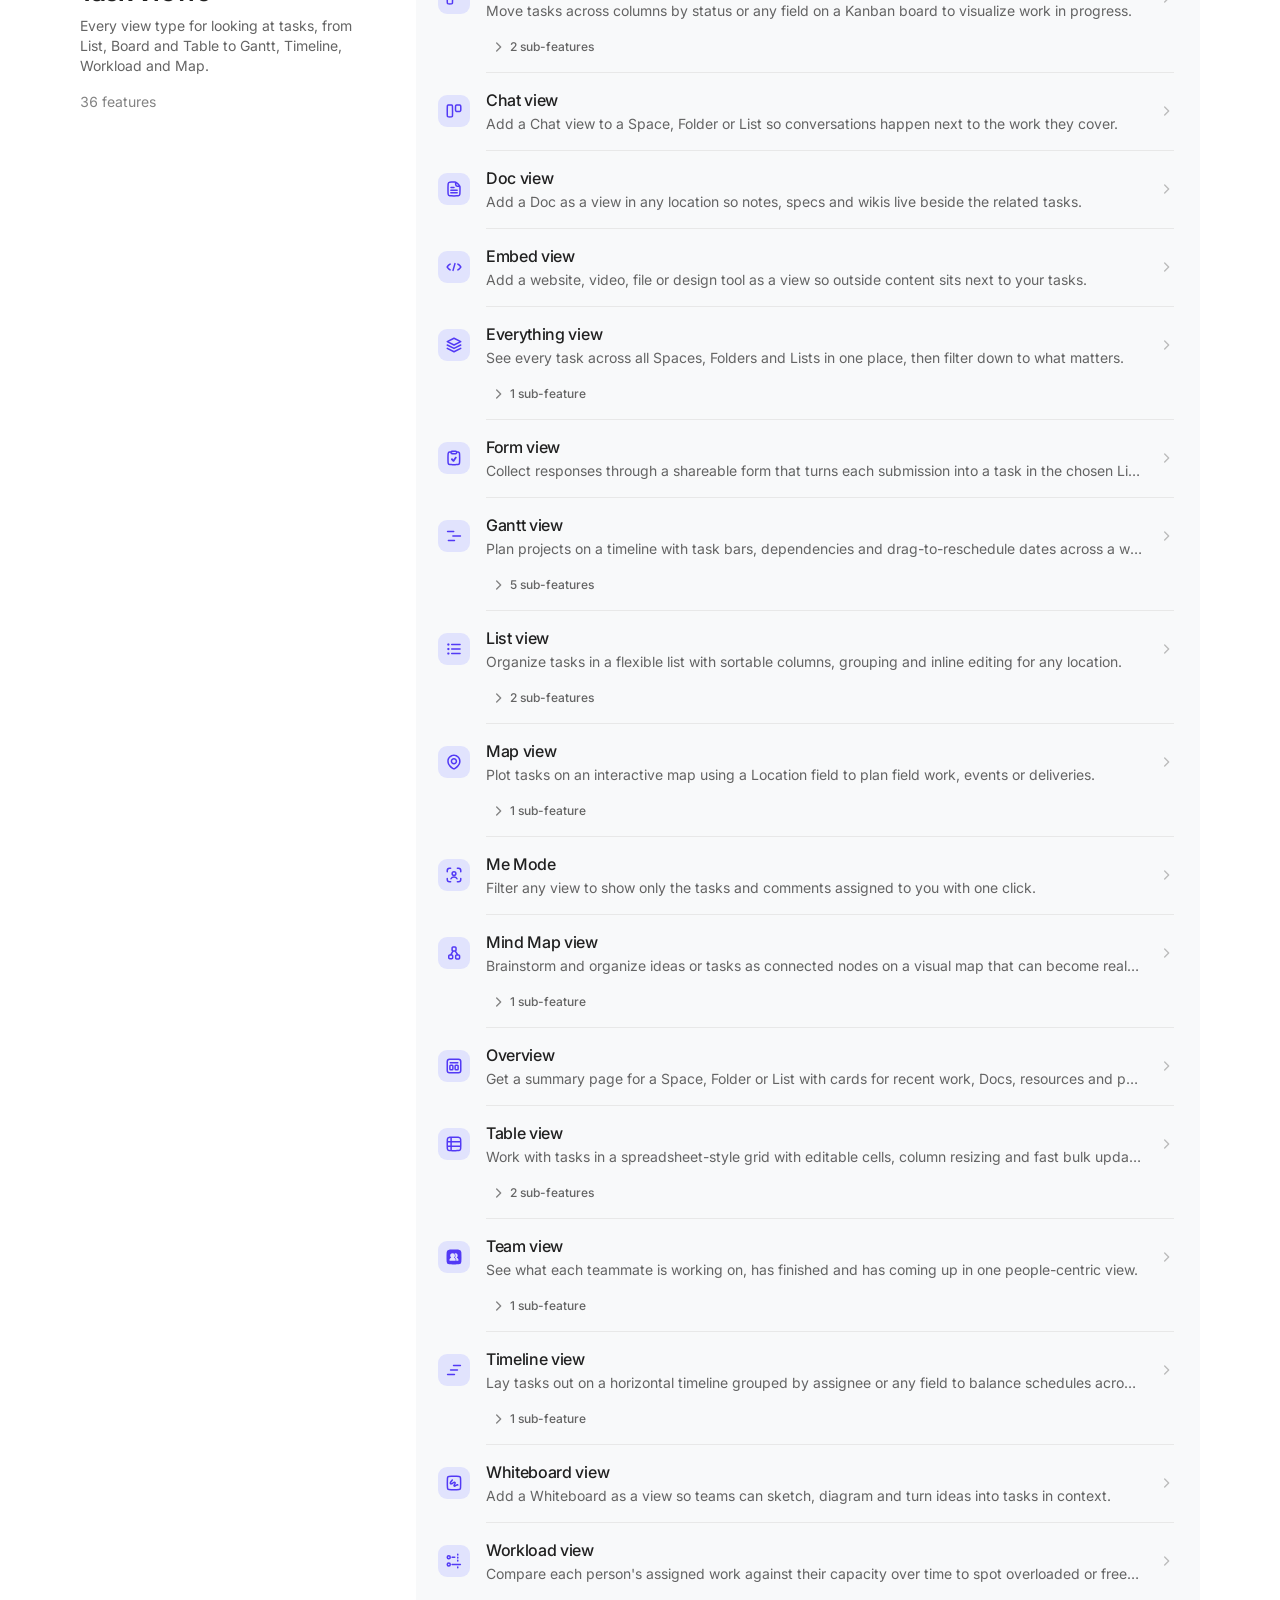
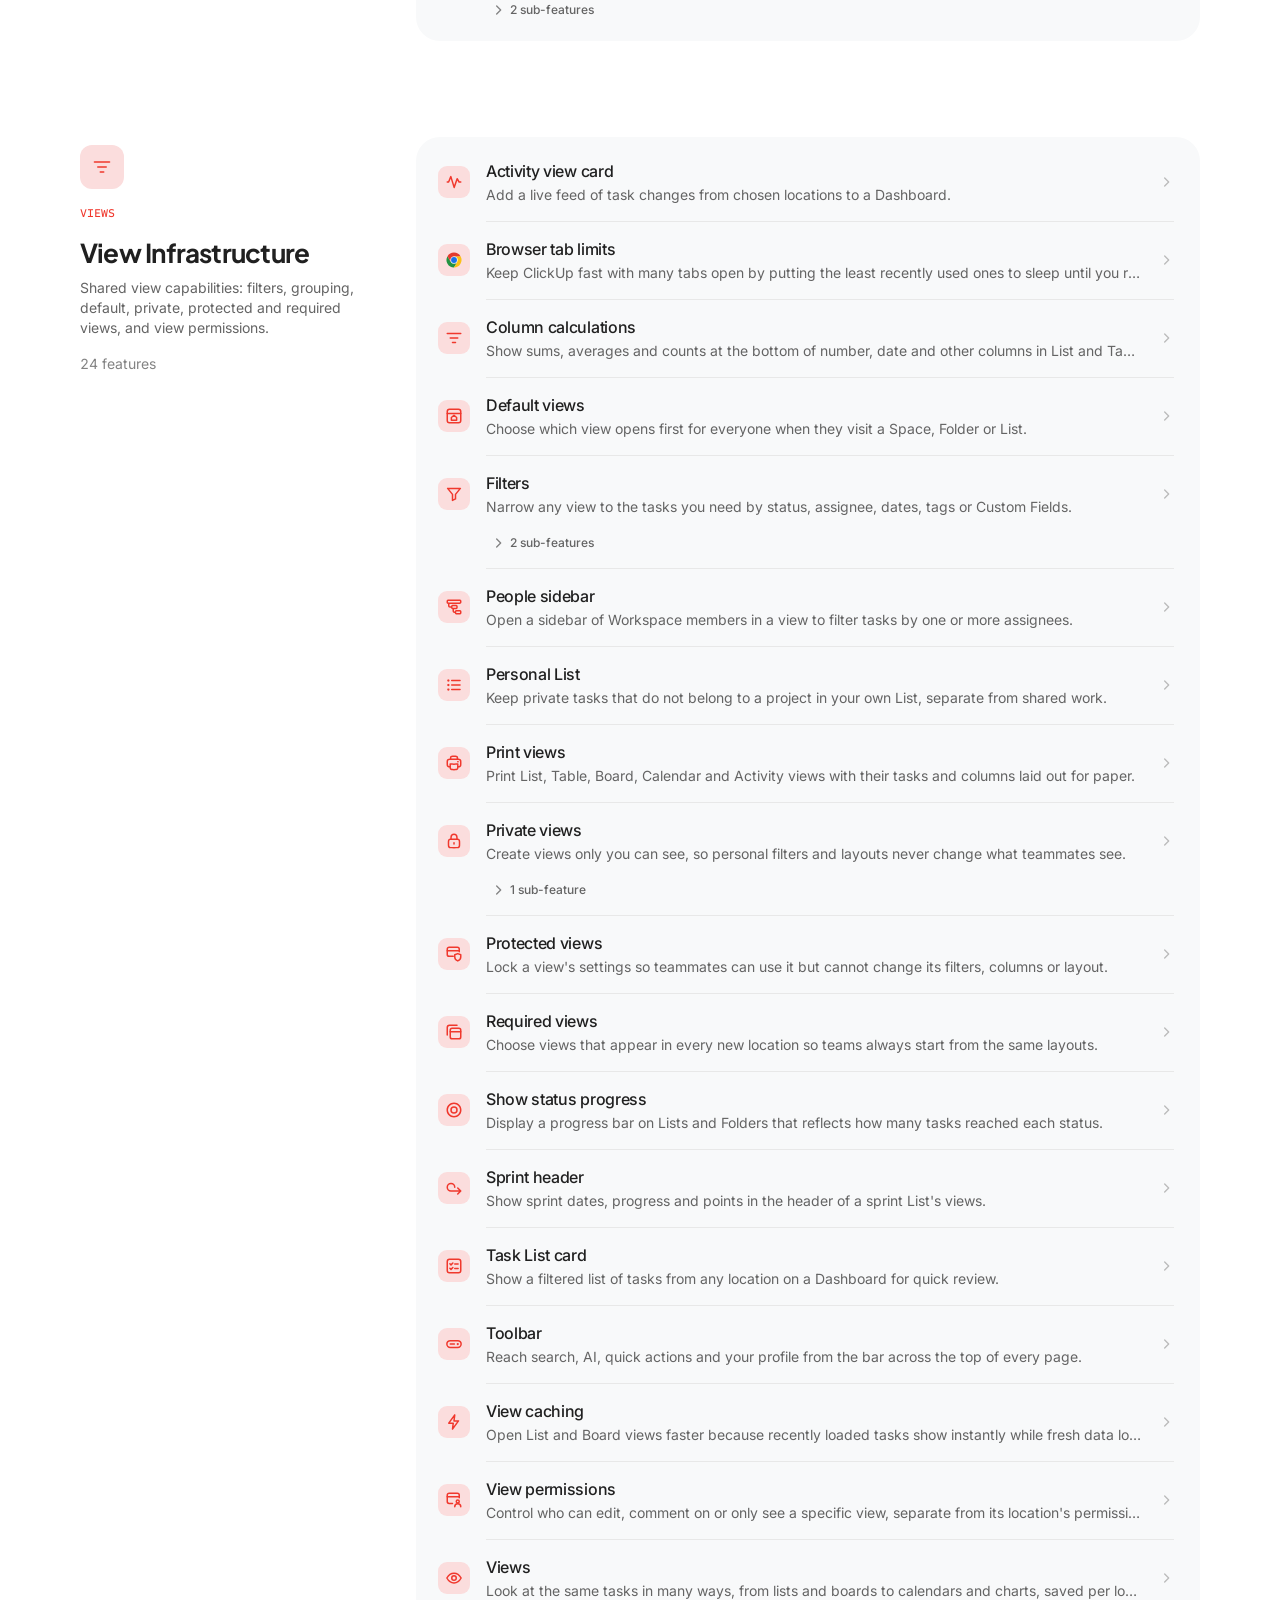
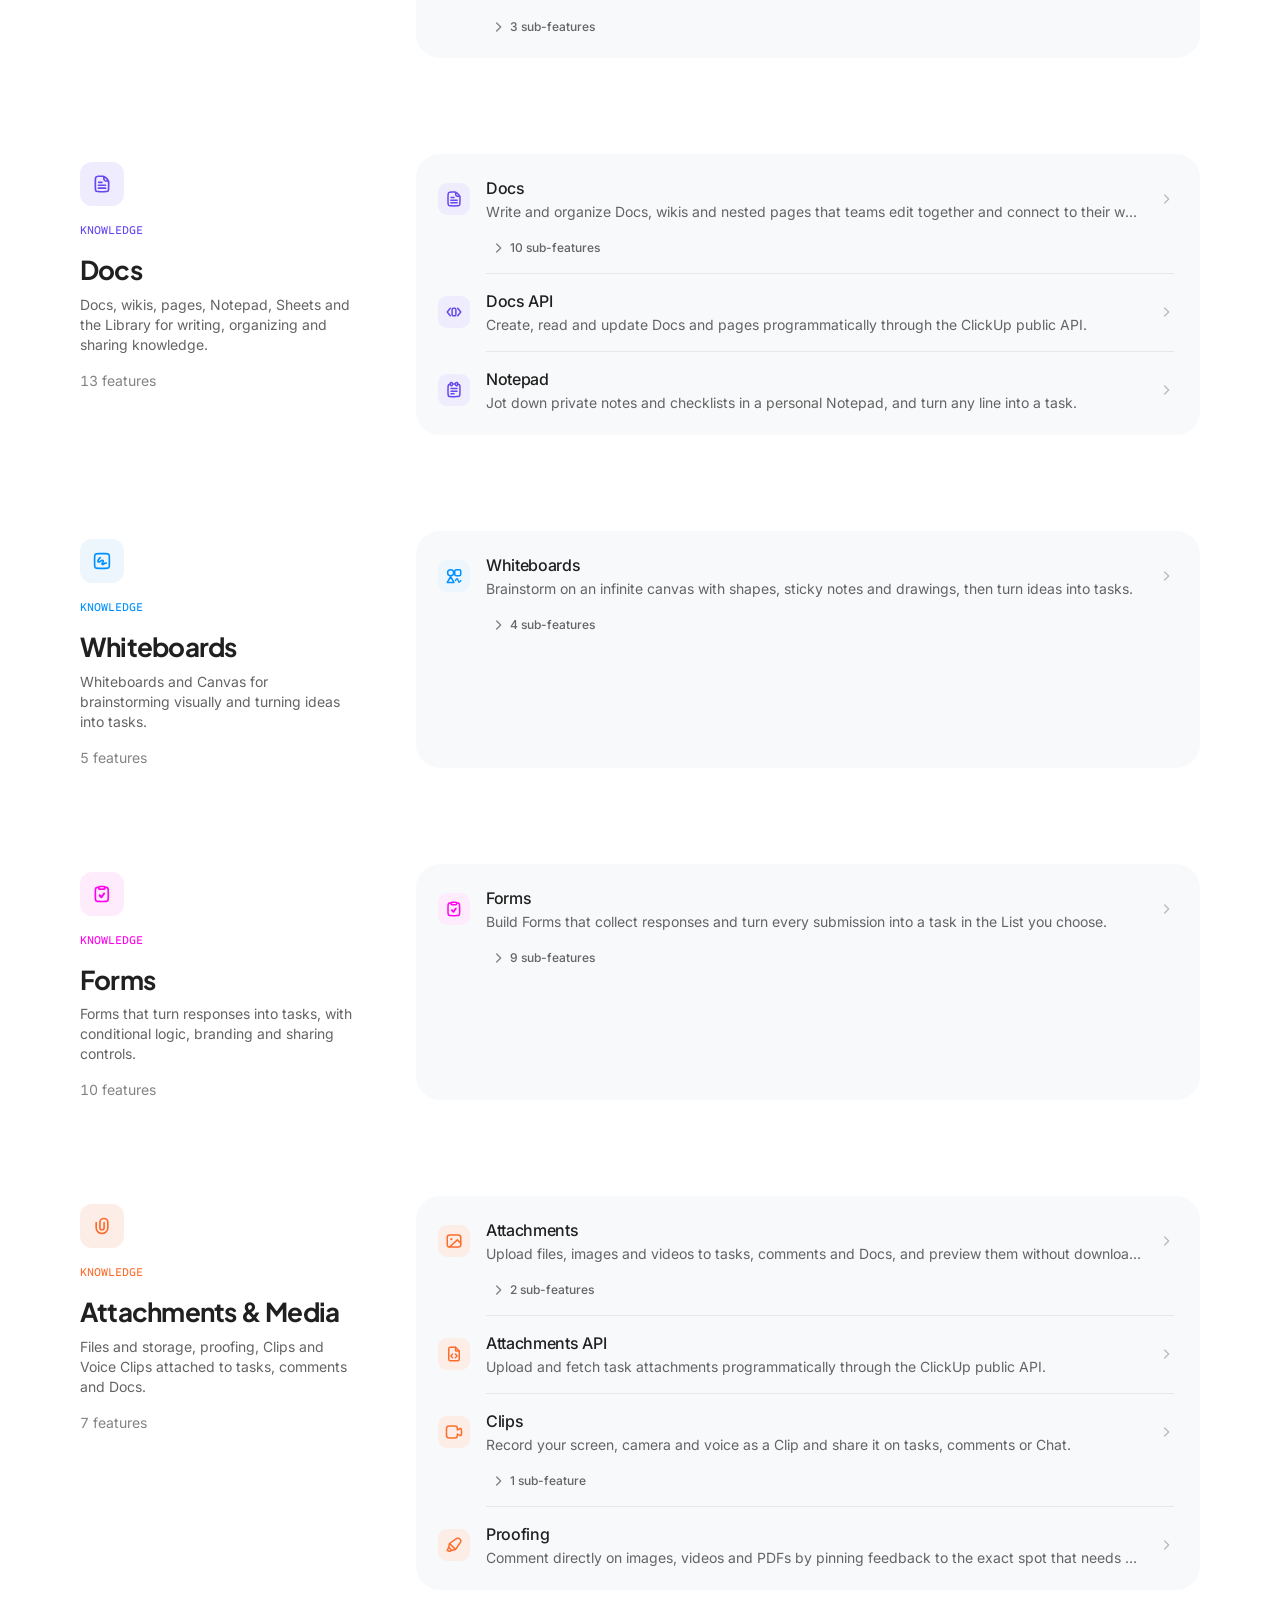
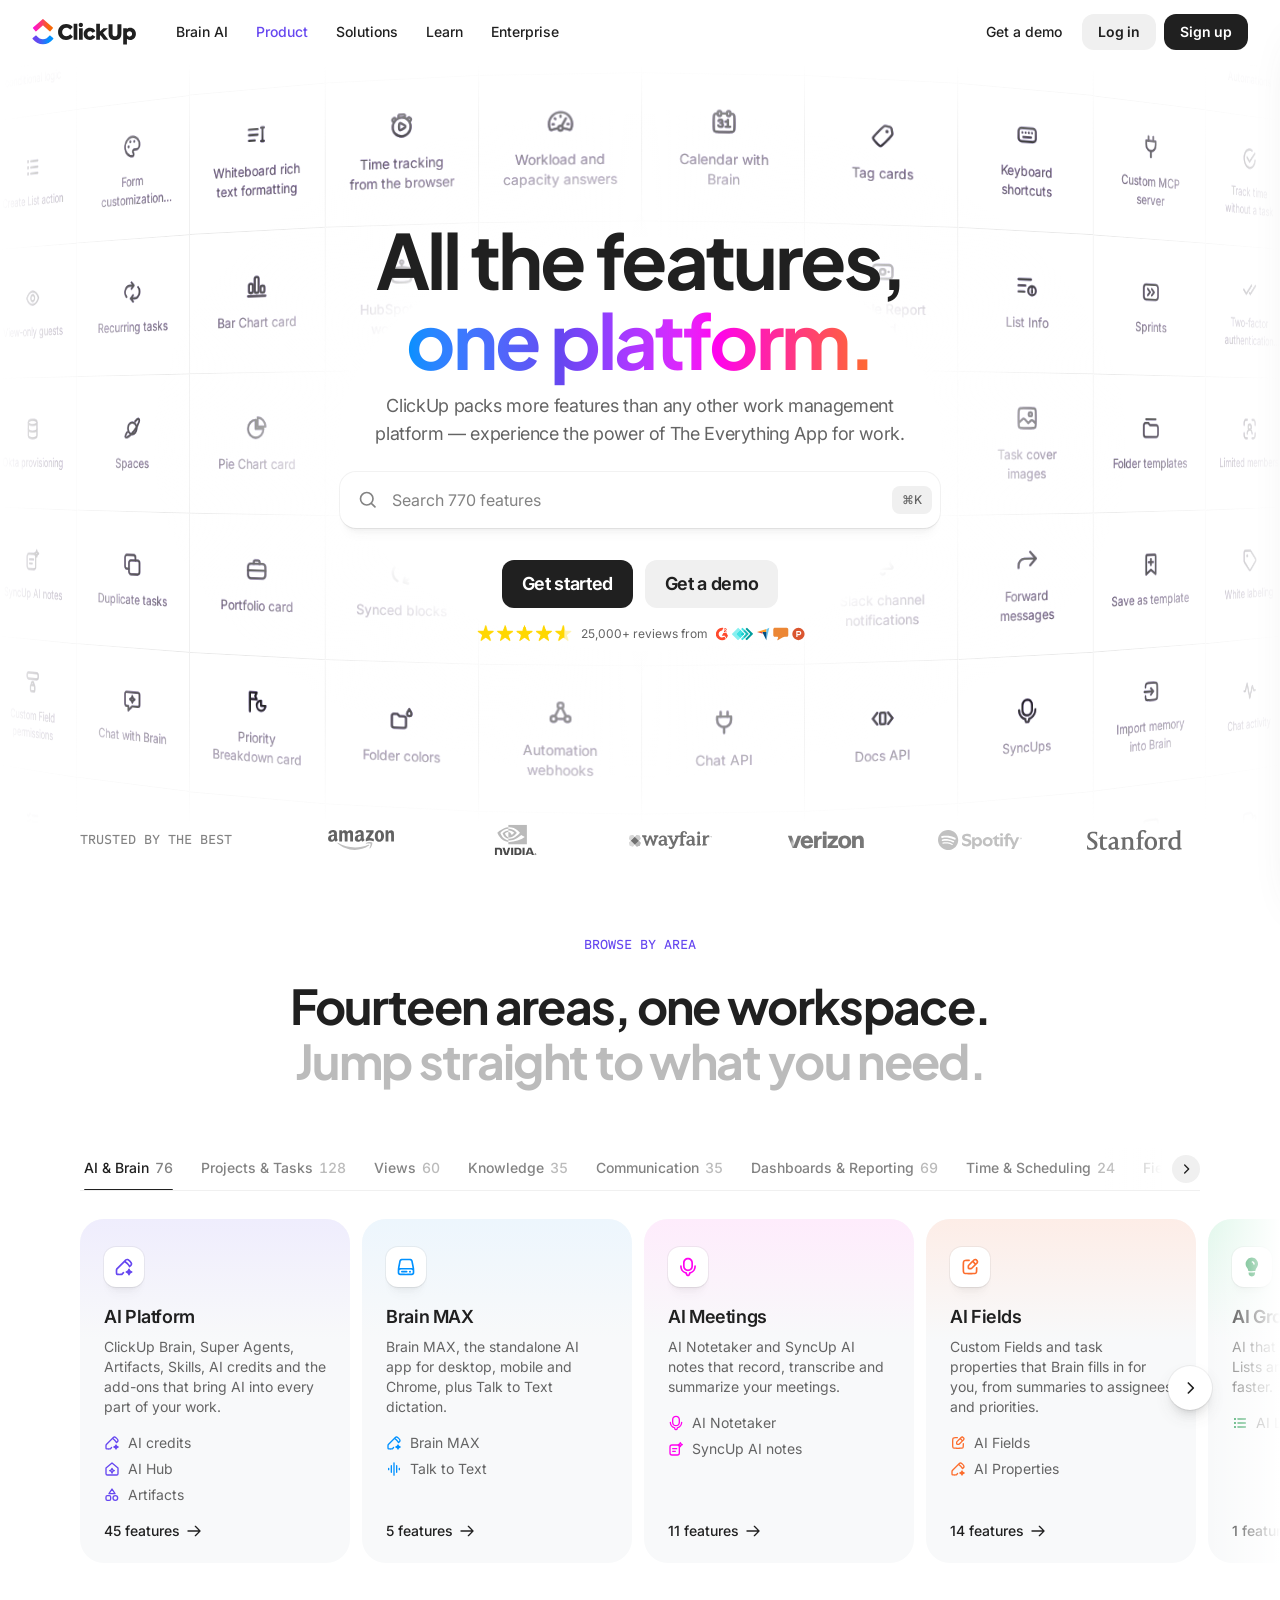
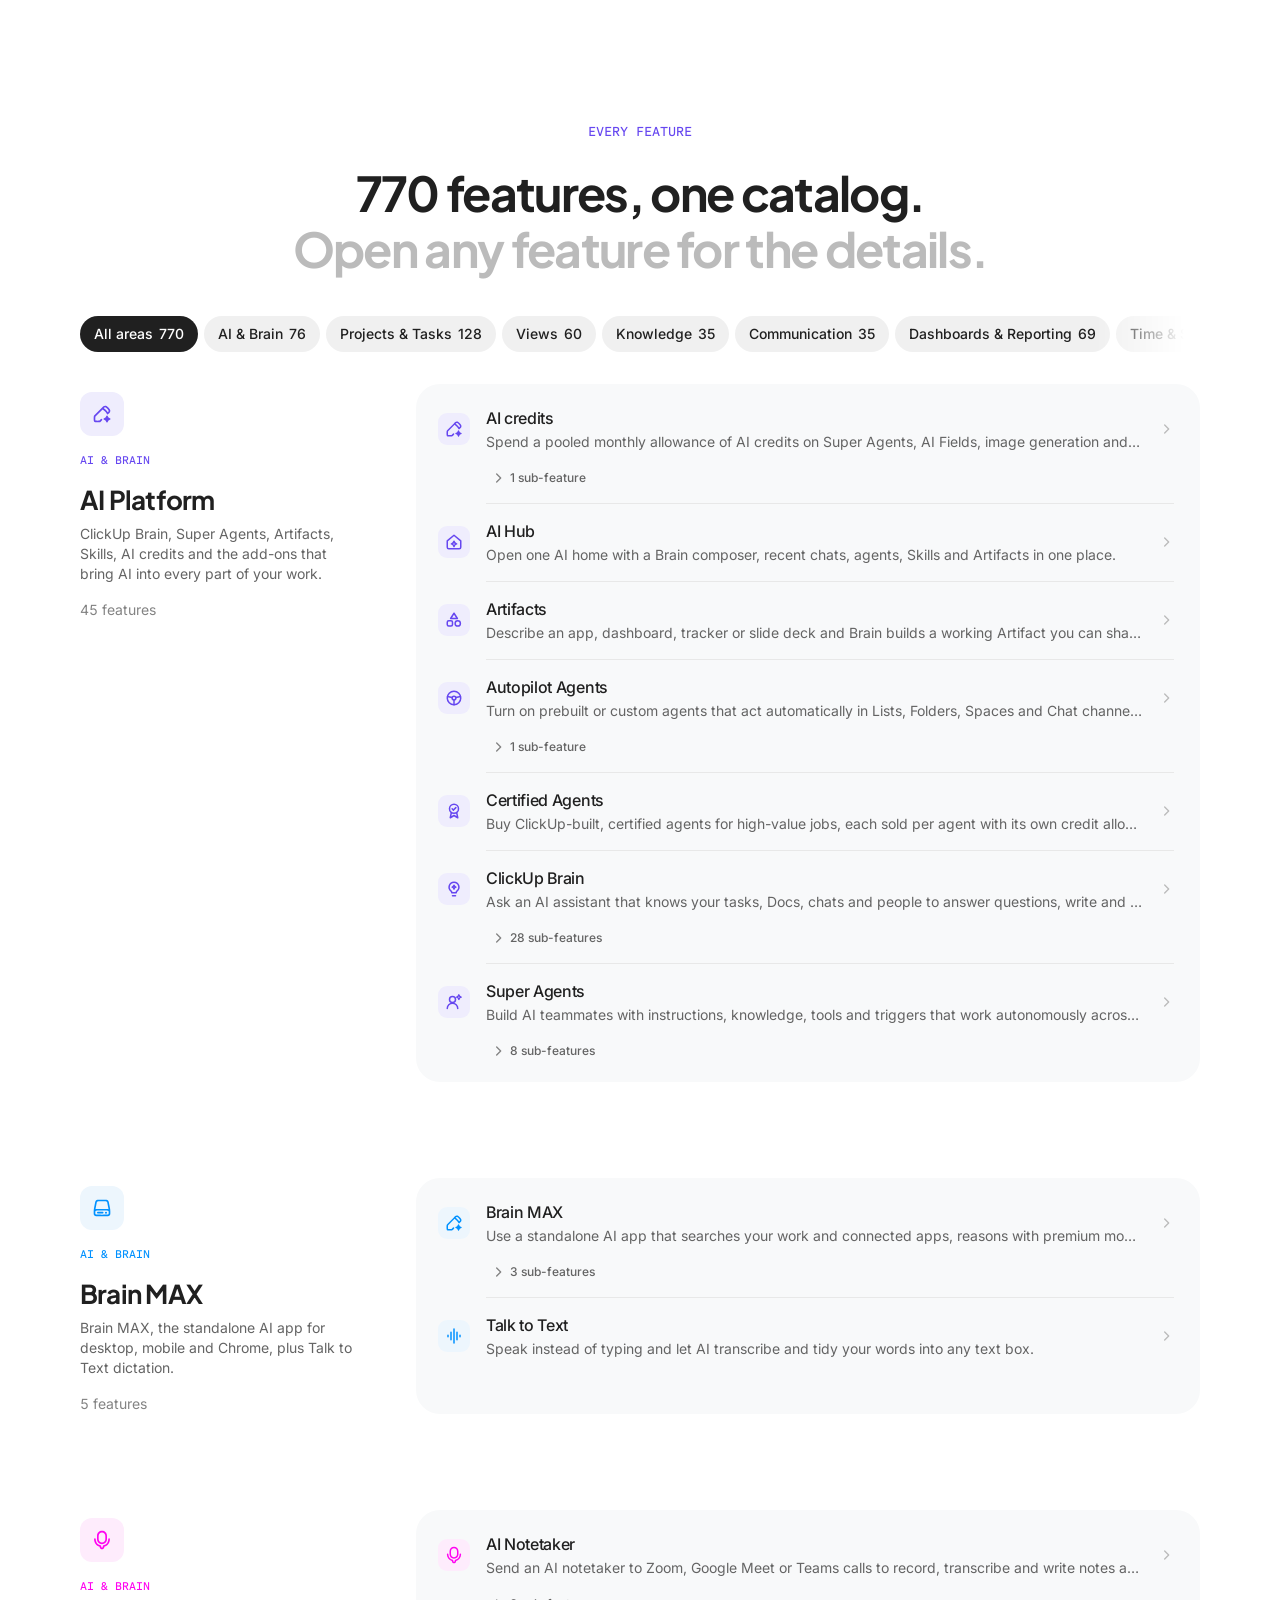
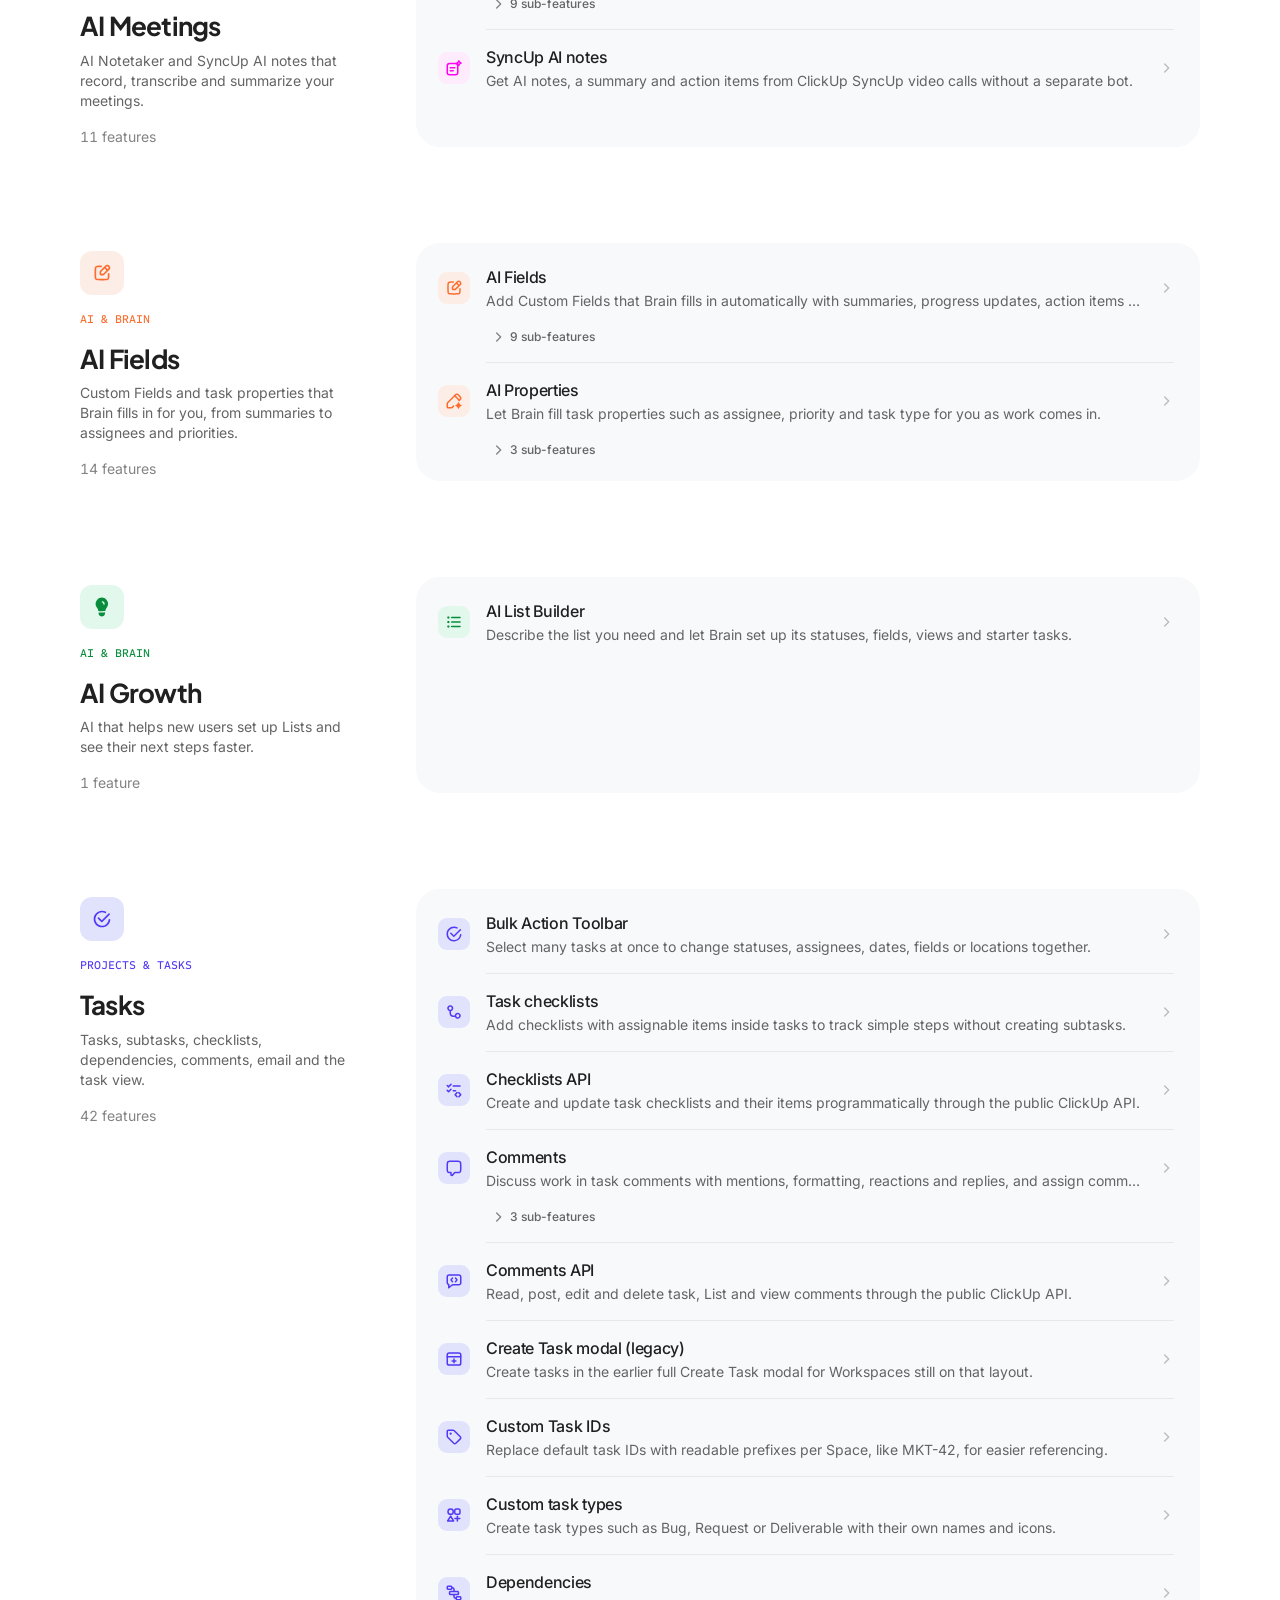
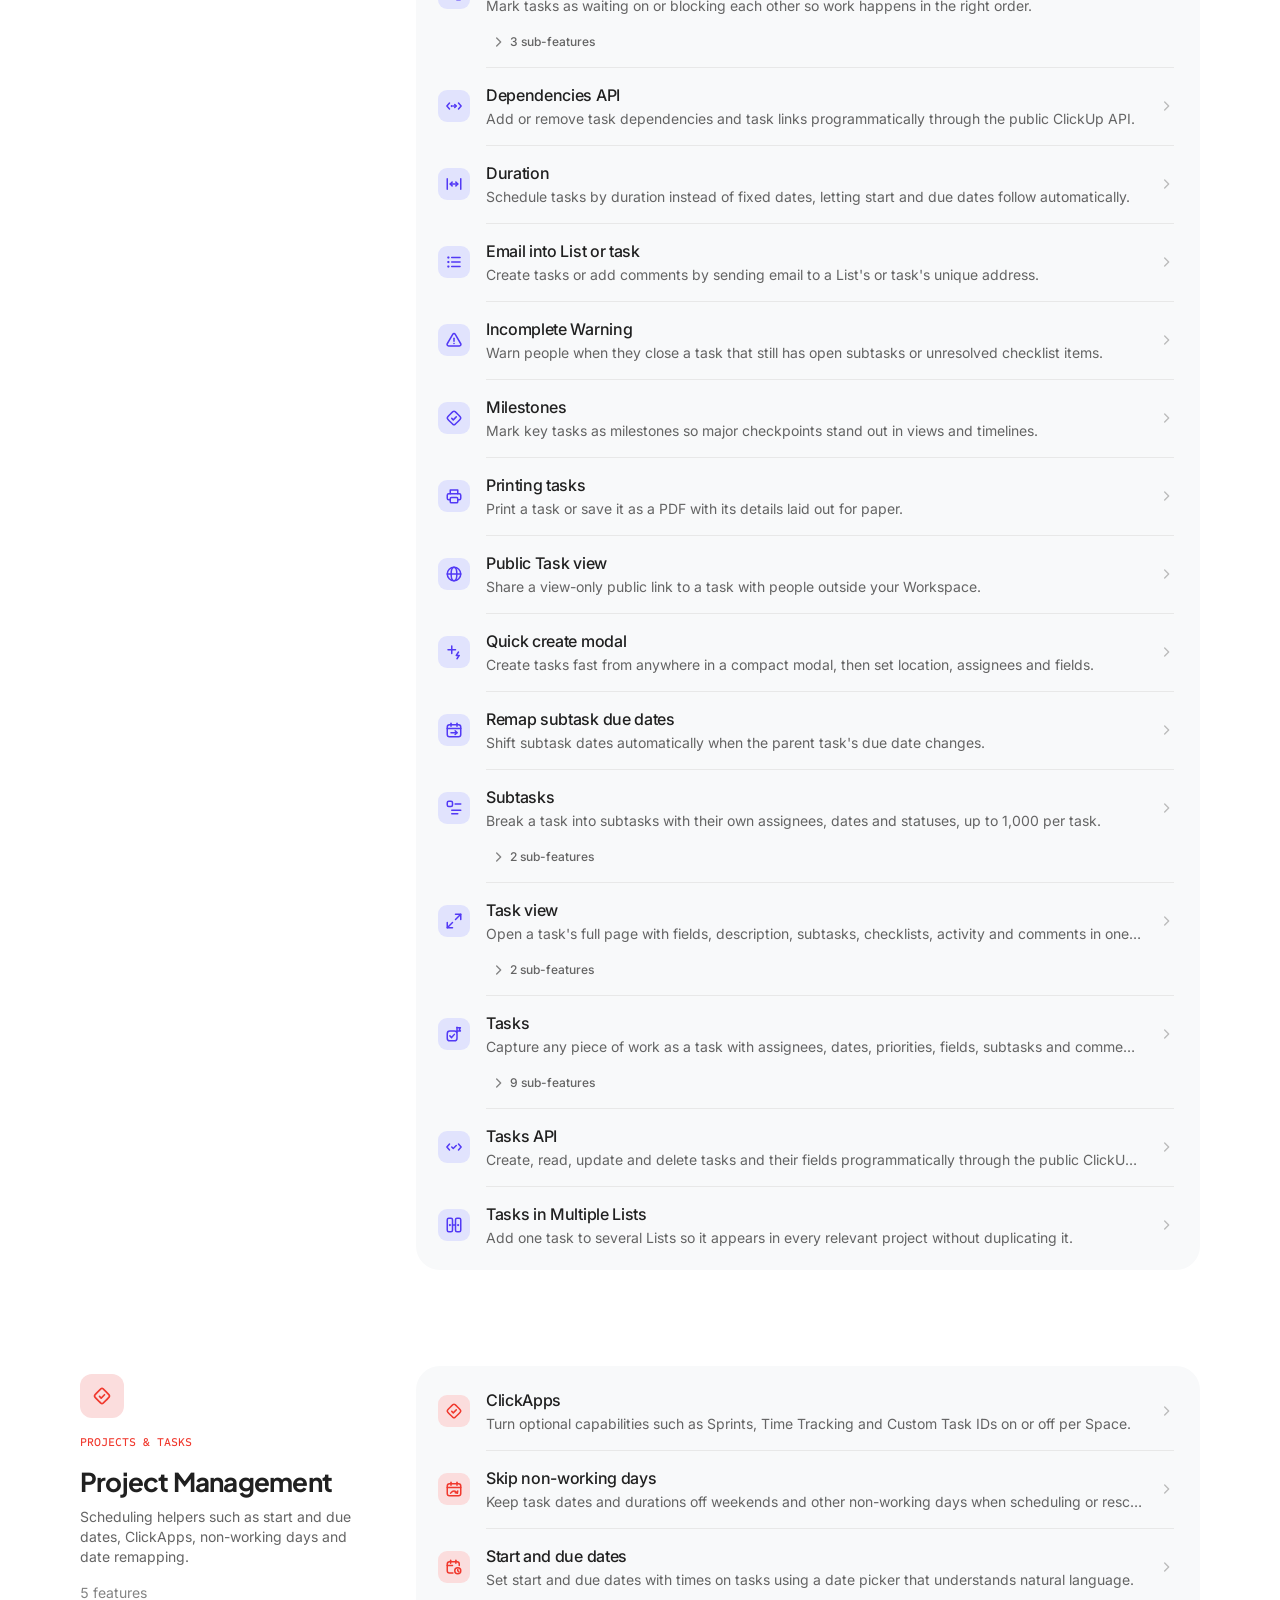
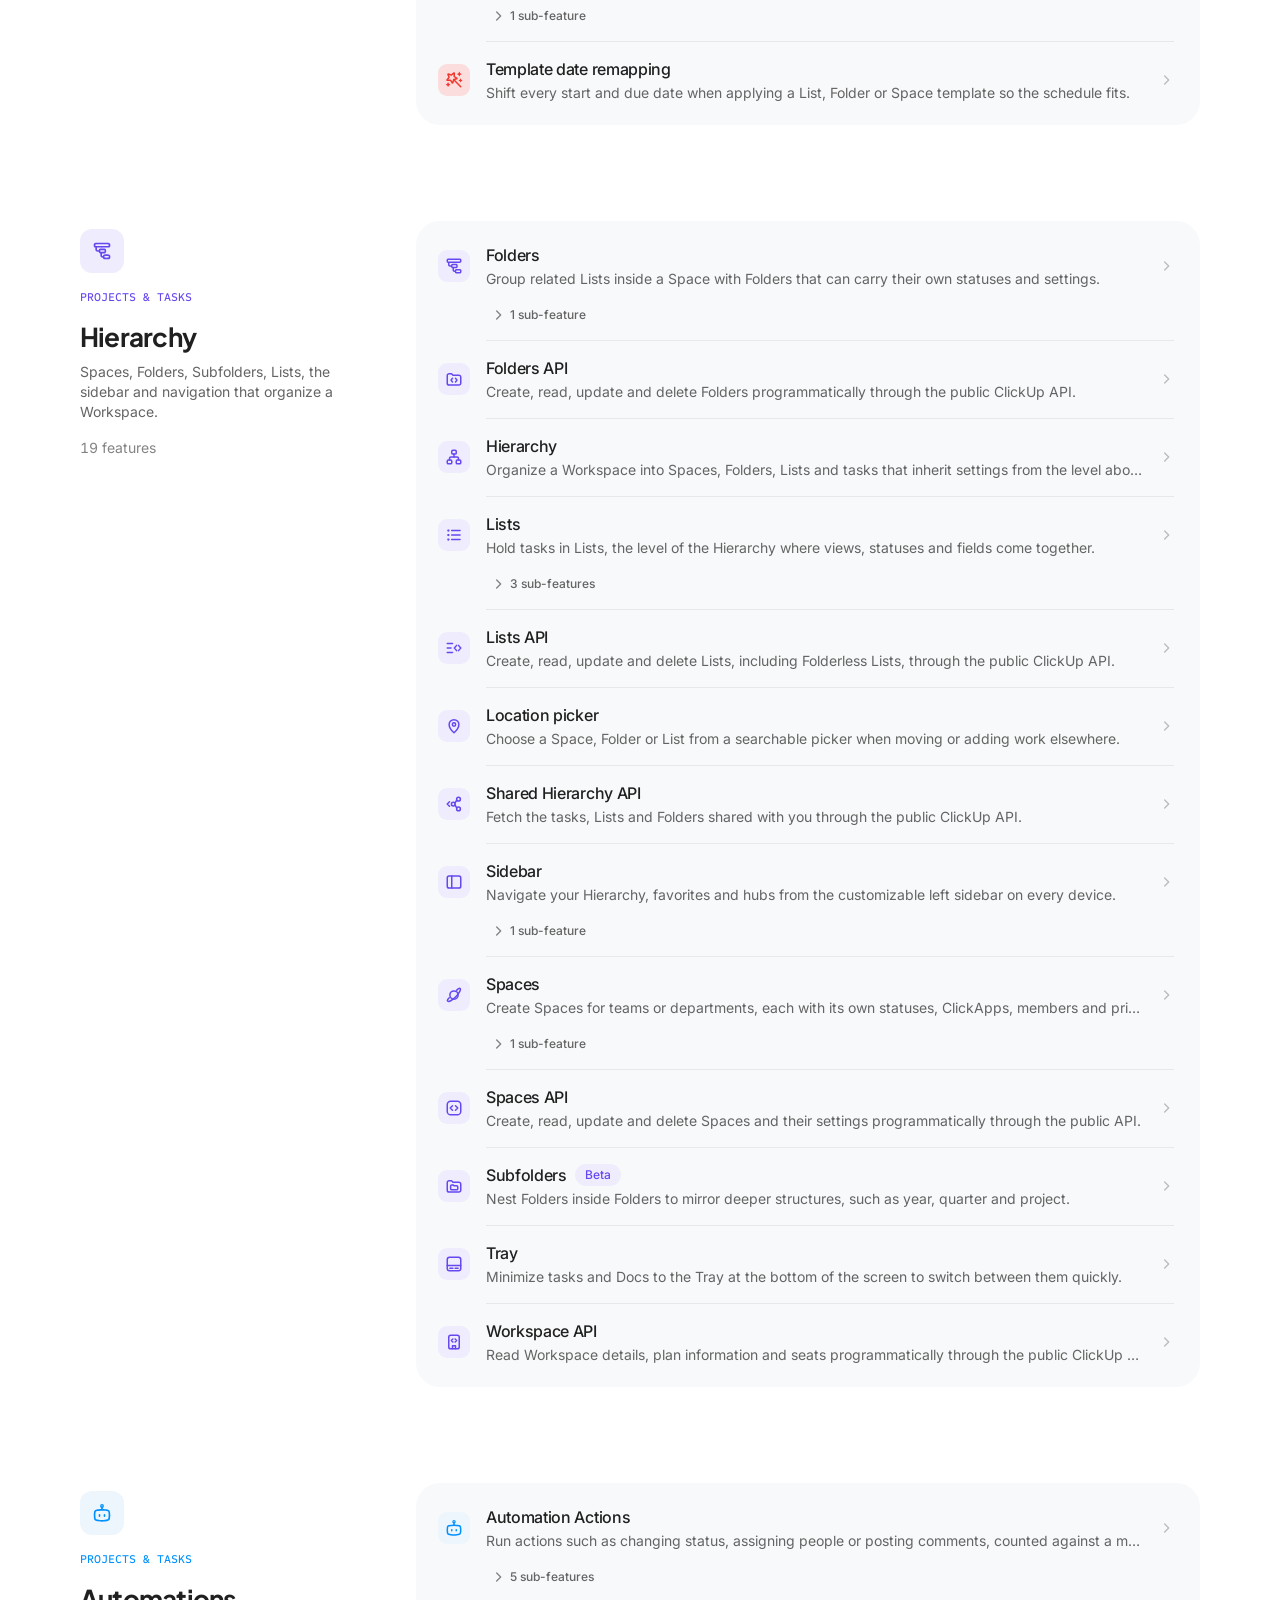
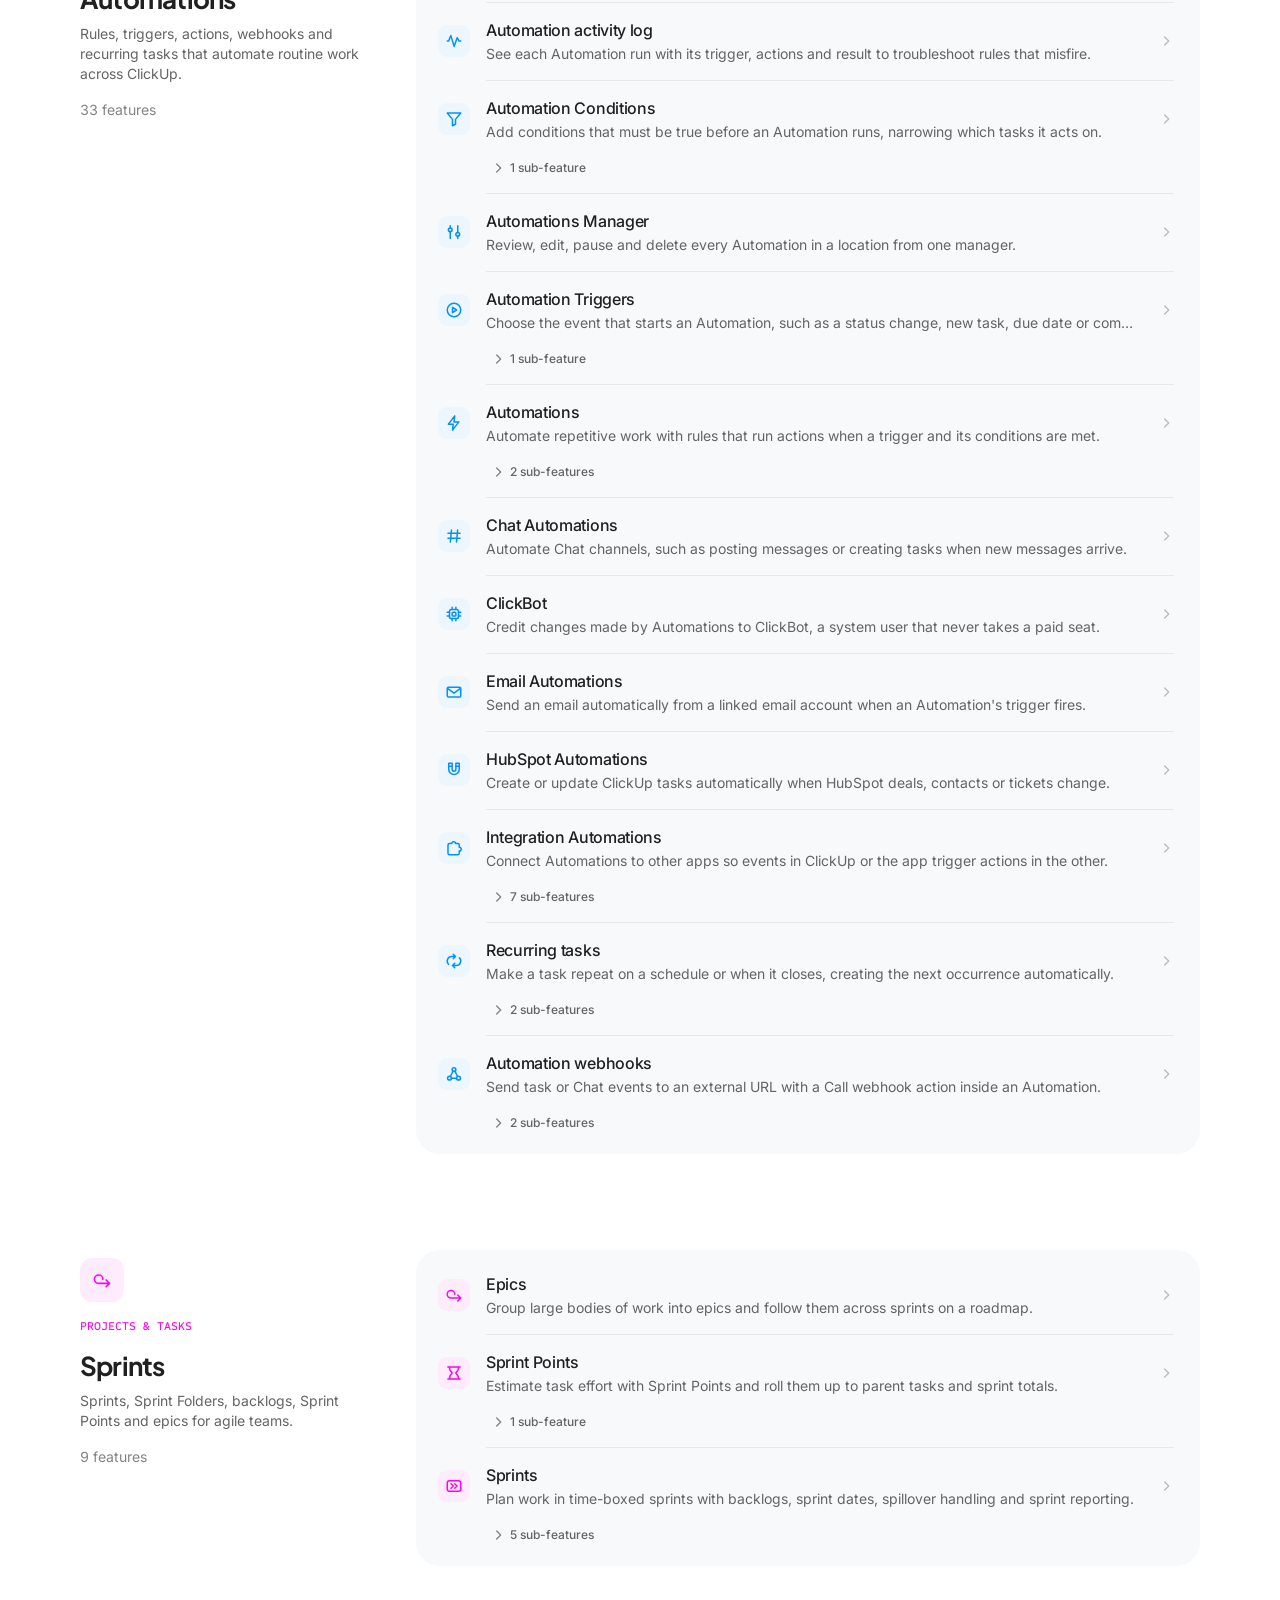
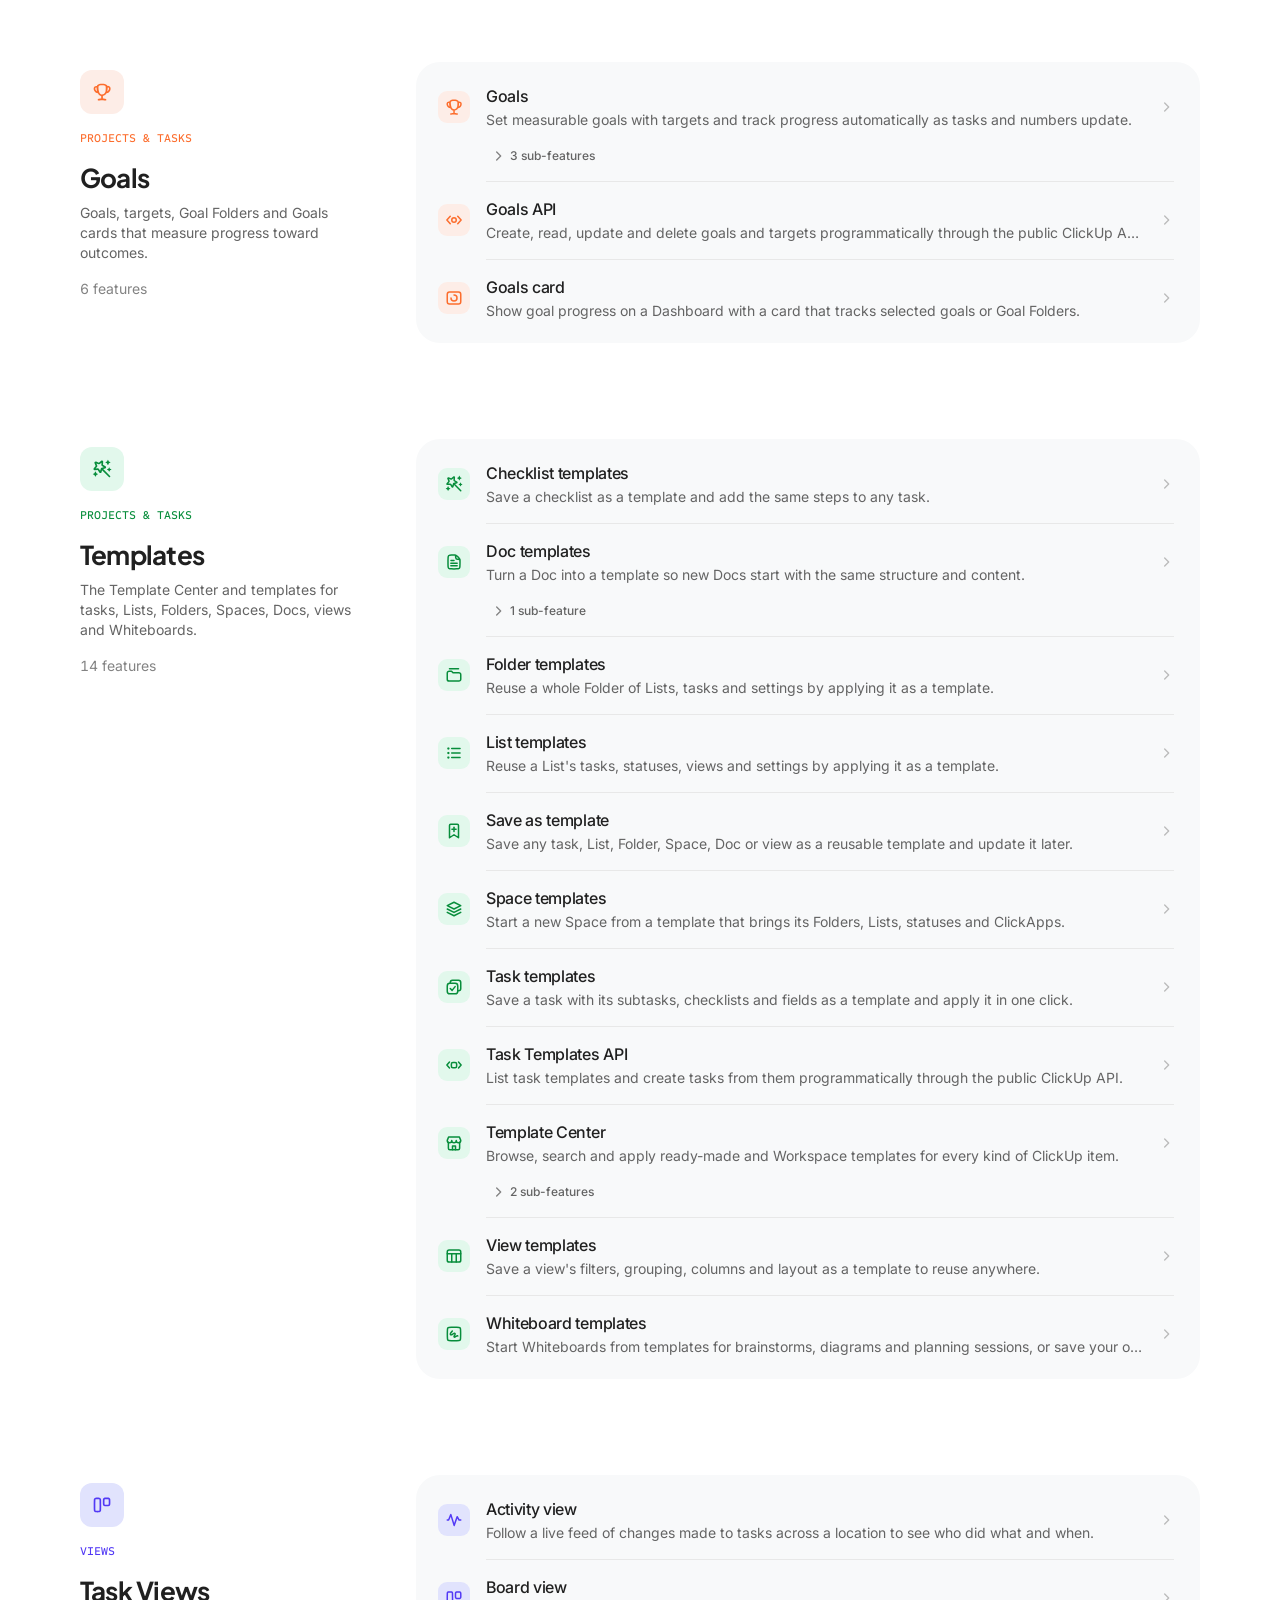
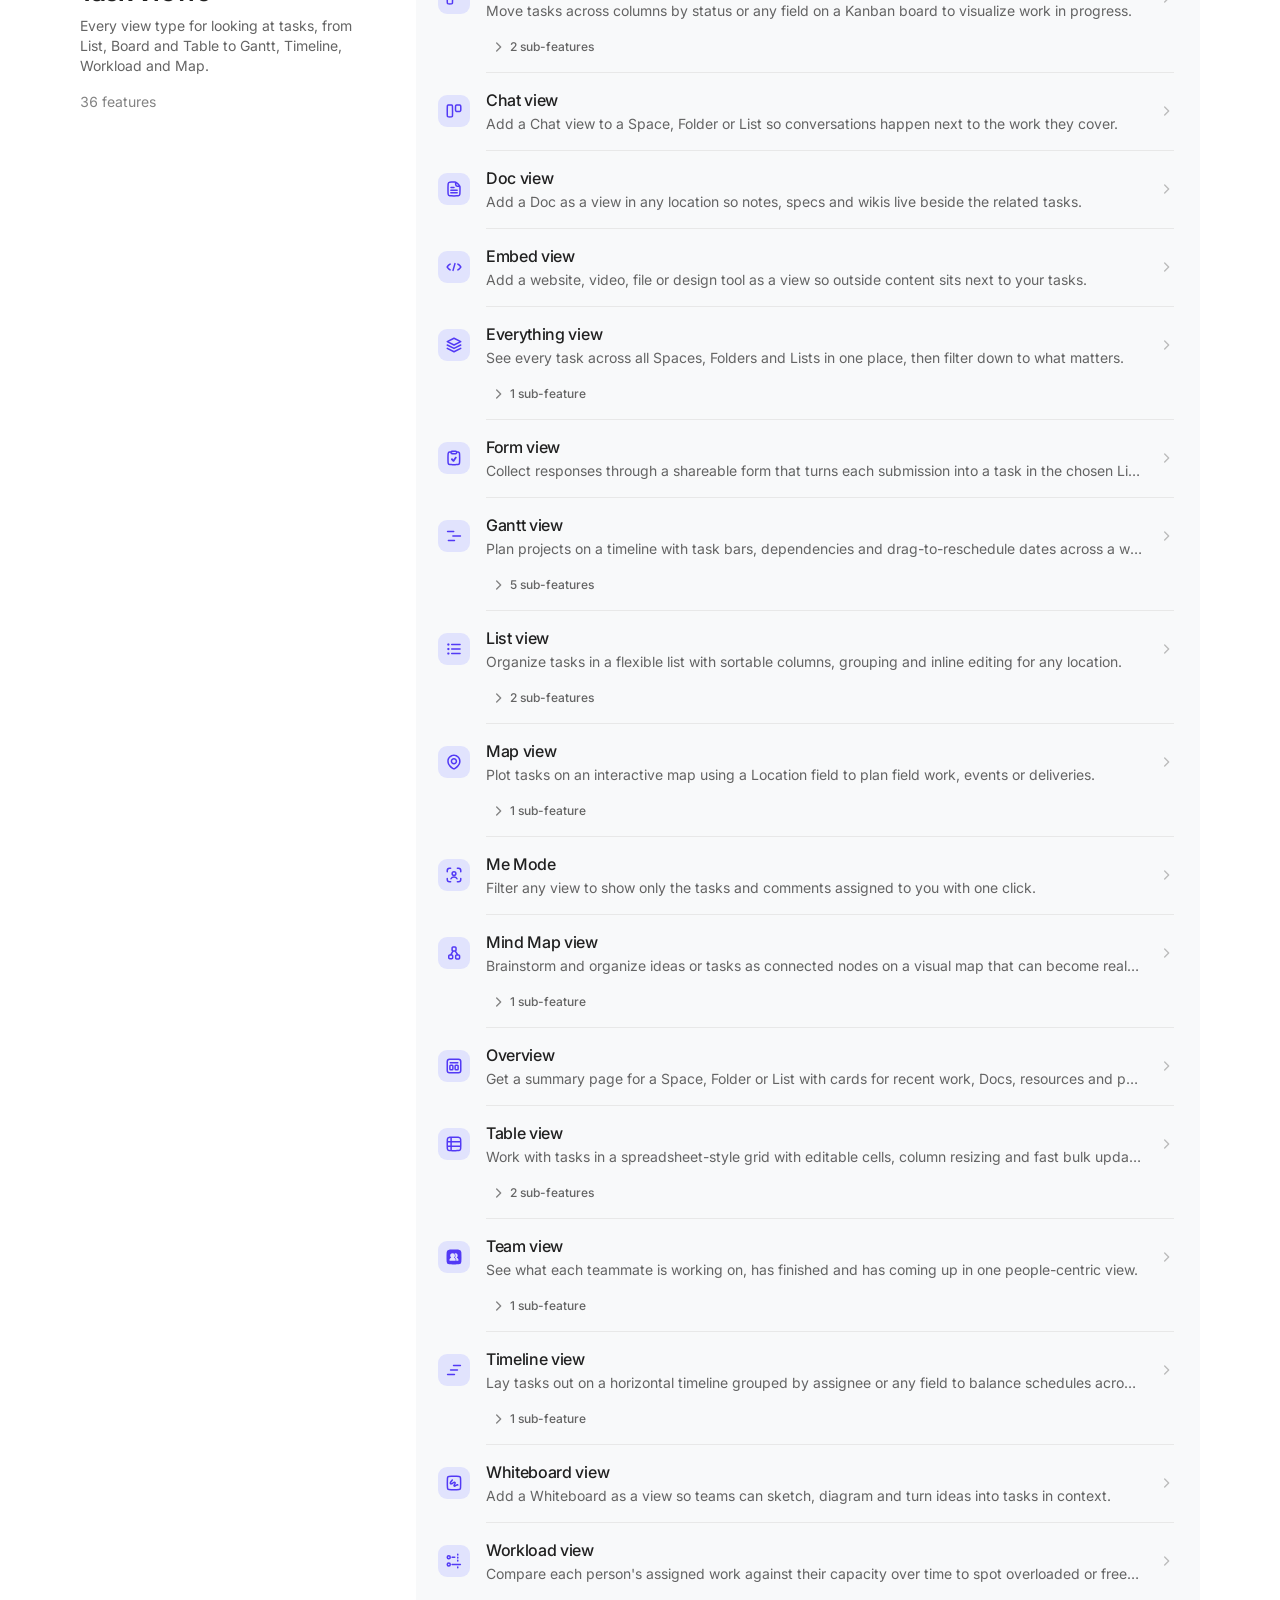
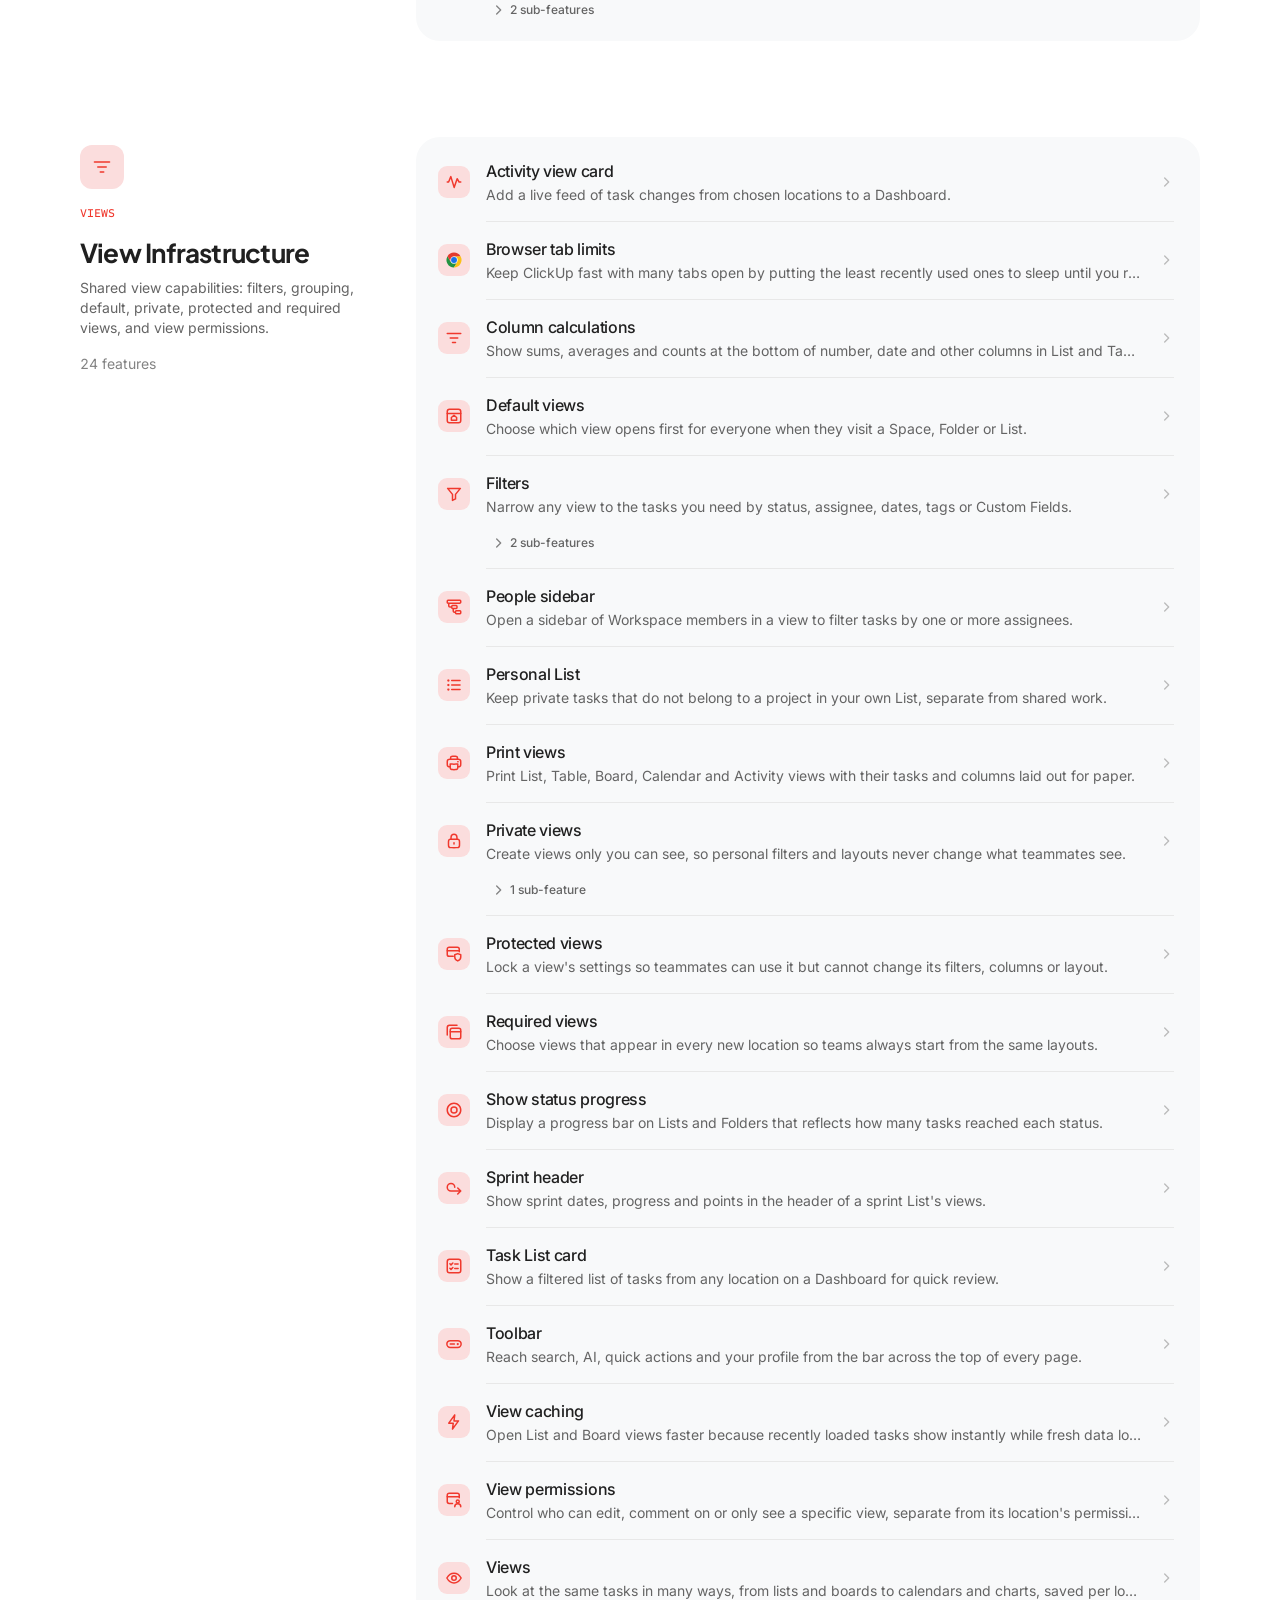
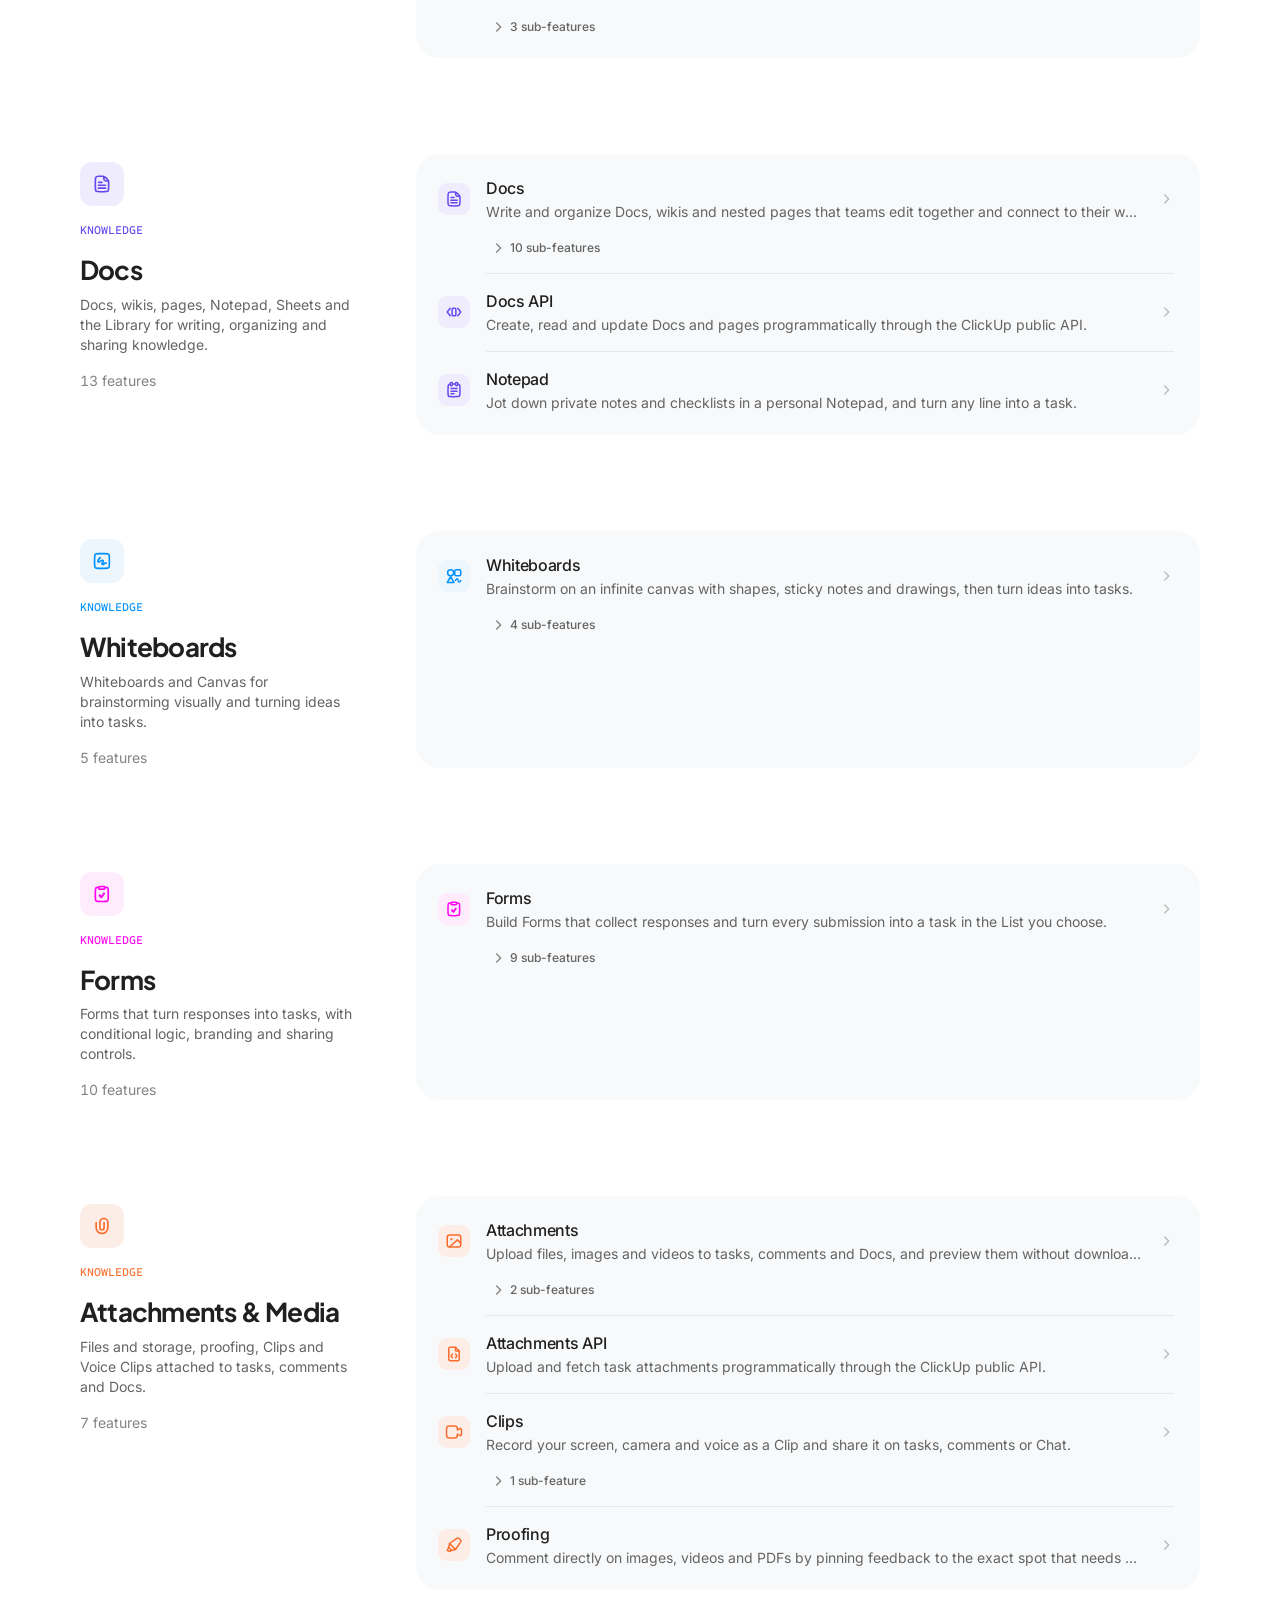
